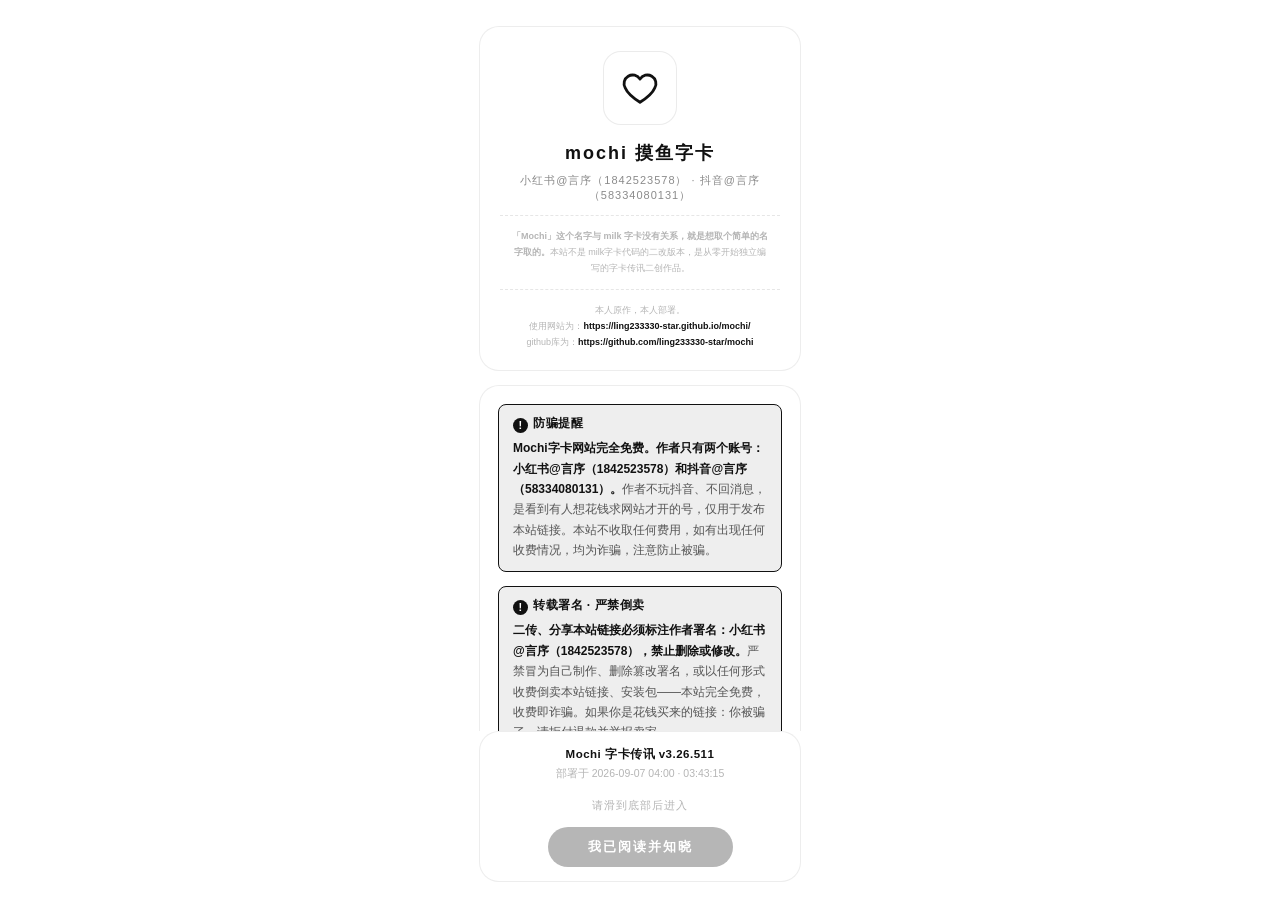
==== index.html @ bd0ef2d9 "v3.26.x: 自定义字卡全量导入导出——字卡库列表页新增两入口(一键导出 mochi自定义字卡全量.json/导入恢复)，一份文件覆盖 公用/专属聊天字卡(含功能字卡13分类+分组停用开关)/寻踪" ====
<!DOCTYPE html>
<html lang="zh-CN">
<head>
<meta charset="UTF-8">
<meta name="viewport" content="width=device-width, initial-scale=1.0, minimum-scale=1.0, maximum-scale=1.0, user-scalable=no, viewport-fit=cover, interactive-widget=resizes-visual">
<title>Mochi 字卡传讯（完全免费·禁止倒卖）</title>
<meta name="description" content="情侣专属的摸鱼字卡聊天模拟器。本站完全免费，任何收费均为倒卖诈骗；唯一作者：小红书@言序（1842523578）。如果你是花钱买来的链接：你被骗了，请拒付退款并举报卖家。">
<meta name="theme-color" content="#e9e9e9">
<link rel="manifest" href="./manifest.json">
<!-- v3.5.158：站点图标用带 mochi 字母的 icon-512——Chrome 安卓通知左侧小图标取自站点图标 -->
<link rel="icon" type="image/png" sizes="512x512" href="./icon-512.png">
<link rel="icon" type="image/png" sizes="192x192" href="./icon-192.png">
<link rel="apple-touch-icon" href="./icon-180.png">
<meta name="apple-mobile-web-app-capable" content="yes">
<meta name="mobile-web-app-capable" content="yes">
<meta name="apple-mobile-web-app-status-bar-style" content="black-translucent">
<meta name="apple-mobile-web-app-title" content="Mochi">
<meta name="format-detection" content="telephone=no,address=no,email=no">
<!-- v3.6.x：全局无 Referer——网易云外链（music.163.com/song/media/outer/url）
     对带 Referer 的请求返回 403（防盗链），移动端 WebView/Edge 对
     audio.referrerPolicy 属性支持不完整，页面级 meta 是更可靠的保证 -->
<meta name="referrer" content="no-referrer">
<script>try{if(localStorage.getItem('xy-home-v2:theme-mode')==='dark')document.documentElement.setAttribute('data-theme','dark');}catch(e){}</script>
<style>
* { margin:0; padding:0; box-sizing:border-box; -webkit-tap-highlight-color:transparent; }
:root {
color-scheme:light;
--ink:#111111; --muted:#8a8a8a; --line:#e6e6e6;
--page-bg:#e9e9e9; --page-bg-grad:#f6f6f6;
--phone-bg-a:#ffffff; --phone-bg-b:#f2f2f2; --phone-inset:#e8e8e8;
--card-bg:#ffffff; --card-bg-97:rgba(255,255,255,.97); --card-border:rgba(0,0,0,.1); --card-shadow:rgba(0,0,0,.04);
--input-bg:#ffffff; --input-border:#e0e0e0; --input-focus-border:#999;
--btn-bg:#111111; --btn-ink:#ffffff; --btn-cancel-bg:#eeeeee; --btn-cancel-ink:#555555;
--overlay-bg:rgba(0,0,0,.35); --static-bg:rgba(0,0,0,.04); --track-bg:#e0e0e0;
--hint-ink:#b5b5b5; --soft-ink:#555555; --pill-border:#ddd;
--danger-soft:#fff5f5; --danger-ink:#a32d2d;
--glass-bg:rgba(255,255,255,.92);
--bg-a:#ffffff; --bg-b:#ffffff;
--shadow-strong:rgba(0,0,0,.12);
--desk-font-scale:1;
--desk-card-scale:1;
}
[data-theme="dark"] {
color-scheme:dark;
--ink:#f0f0f0; --muted:#8a8a8a; --line:#333333;
--page-bg:#0c0c0c; --page-bg-grad:#1a1a1a;
--phone-bg-a:#1c1c1c; --phone-bg-b:#0e0e0e; --phone-inset:rgba(255,255,255,.08);
--card-bg:#1e1e1e; --card-bg-97:rgba(30,30,30,.97); --card-border:rgba(255,255,255,.1); --card-shadow:rgba(0,0,0,.4);
--input-bg:#2a2a2a; --input-border:#3a3a3a; --input-focus-border:#666;
--btn-bg:#f0f0f0; --btn-ink:#111111; --btn-cancel-bg:#2a2a2a; --btn-cancel-ink:#aaaaaa;
--overlay-bg:rgba(0,0,0,.6); --static-bg:rgba(255,255,255,.06); --track-bg:#3a3a3a;
--hint-ink:#666666; --soft-ink:#aaaaaa; --pill-border:#3a3a3a;
--danger-soft:rgba(163,45,45,.18); --danger-ink:#ef9a9a;
--glass-bg:rgba(30,30,30,.92);
--bg-a:#1c1c1c; --bg-b:#0e0e0e;
--shadow-strong:rgba(0,0,0,.5);
}
html,body { overflow-x:hidden;
min-height:100vh;
font-family:'PingFang SC','Microsoft YaHei',-apple-system,sans-serif;
background:radial-gradient(80% 60% at 50% 0%, var(--page-bg-grad) 0%, transparent 60%), var(--page-bg);
display:flex; align-items:center; justify-content:center;
color:var(--ink);
-webkit-text-size-adjust:100%; text-size-adjust:100%;
overscroll-behavior:none;
}
body { height:100vh; height:100dvh; padding:24px; box-sizing:border-box; margin:0; }
html { margin:0; padding:0; }
.splash {
position:fixed; inset:0; z-index:999;
background:var(--card-bg);
display:flex; flex-direction:column; align-items:center;
transition:opacity .4s ease;
}
.splash.hide { opacity:0; pointer-events:none; display:none; }
.splash-box {
flex:1; min-height:0; width:100%; overflow-y:auto;
display:flex; flex-direction:column; align-items:center;
box-sizing:border-box; text-align:center; padding:26px 20px 12px;
scrollbar-width:none; -ms-overflow-style:none;
}
.splash-box::-webkit-scrollbar { display:none; }
.splash-brandcard {
width:min(322px, 100%); box-sizing:border-box;
padding:24px 20px 20px;
background:var(--card-bg); border:1px solid rgba(0,0,0,.07);
border-radius:20px;
display:flex; flex-direction:column; align-items:center;
animation:splash-fade-up .6s ease .04s backwards;
}
.splash-brandcard .splash-logo {
width:74px; height:74px; margin:0 auto 16px;
border-radius:18px;
background:var(--card-bg); border:1px solid rgba(0,0,0,.08);
display:flex; align-items:center; justify-content:center;
animation:splash-pop .7s ease .1s backwards;
}
.splash-logo svg { width:38px; height:38px; }
.splash-title { font-size:18px; font-weight:800; letter-spacing:2px; color:var(--ink); }
.splash-brand { margin-top:8px; font-size:11px; color:var(--muted); letter-spacing:1px; }
.splash-source { margin-top:12px; padding-top:12px; border-top:1px dashed var(--line); text-align:center; width:100%; }
.splash-source-line { font-size:9px; color:var(--hint-ink); line-height:1.8; letter-spacing:0; white-space:nowrap; }
.splash-source-line.splash-clarify { white-space:normal; padding:0 10px; }
.splash-source-url { color:var(--ink); font-weight:600; }
.splash-footcard {
width:min(322px, 100%); box-sizing:border-box;
padding:14px 18px calc(14px + var(--mochi-safe-bottom,env(safe-area-inset-bottom,0px)));
background:var(--card-bg); border:1px solid rgba(0,0,0,.07);
border-radius:20px;
display:flex; flex-direction:column; align-items:center;
margin-bottom:calc(var(--mochi-safe-bottom,env(safe-area-inset-bottom,0px)) + 18px);
animation:splash-fade-up .6s ease .4s backwards;
}
.splash-ver {
display:flex; flex-direction:column; align-items:center; gap:3px;
line-height:1.5;
}
.splash-ver .sv-app { font-size:11.5px; font-weight:700; color:var(--ink); letter-spacing:.5px; }
.splash-ver .sv-deploy { font-size:10.5px; color:var(--hint-ink); }
.splash-notice {
margin:14px auto 0; width:min(322px, 100%); text-align:left;
background:var(--card-bg); border:1px solid rgba(0,0,0,.07);
border-radius:20px; padding:18px 18px 20px;
animation:splash-fade-up .6s ease .32s backwards;
}
.splash-notice-title { font-size:14px; font-weight:800; color:var(--ink); text-align:center; margin-bottom:5px; letter-spacing:1.5px; }
.splash-notice-sub { font-size:10.5px; font-weight:600; color:var(--muted); text-align:center; margin-bottom:16px; letter-spacing:1.5px; }
.splash-notice-list p { font-size:11.5px; line-height:1.75; color:var(--soft-ink); }
.splash { --sp-ink:#111111; --sp-soft:rgba(17,17,17,.07); }
[data-theme="dark"] .splash { --sp-ink:#e8e8e8; --sp-soft:rgba(255,255,255,.09); }
.splash-tip {
margin:0 0 12px; padding:10px 14px 11px 16px;
background:var(--sp-soft); border-left:3px solid var(--sp-ink); border-radius:8px;
}
.splash-tip p { color:var(--soft-ink); line-height:1.75; }
.splash-tip p + p { margin-top:6px; }
.splash-tip .splash-tip-h { color:var(--ink); font-weight:800; font-size:12px; }
.splash-summary {
margin:0 0 14px; padding:12px 14px 13px 14px;
background:var(--sp-soft); border-left:3px solid var(--sp-ink); border-radius:8px;
}
.splash-summary-title { font-size:12px; font-weight:800; color:var(--ink); margin-bottom:7px; letter-spacing:.6px; }
.splash-summary p { font-size:11.5px; line-height:1.75; color:var(--soft-ink); }
.splash-summary p + p { margin-top:6px; }
.splash-alert {
margin:0 0 14px; padding:10px 14px 11px 14px;
background:var(--sp-soft); border:1.5px solid var(--sp-ink); border-radius:8px;
}
.splash-alert .splash-alert-t {
font-size:12px; font-weight:800; color:var(--sp-ink); letter-spacing:.5px; margin-bottom:5px;
}
.splash-alert .splash-alert-t::before { content:"!"; display:inline-block; width:15px; height:15px; line-height:15px; text-align:center; margin-right:5px; border-radius:50%; background:var(--sp-ink); color:#fff; font-size:11px; font-weight:800; vertical-align:-2px; }
.splash-alert p { font-size:12px; line-height:1.7; color:var(--soft-ink); }
.splash-alert strong { color:var(--ink); font-weight:800; }
.splash-sec-wrap { counter-reset: notice; }
.splash-sec-wrap + .splash-sec-wrap { margin-top:12px; }
.splash-toc {
margin:0 0 14px;
border:1px solid var(--line); border-radius:12px; overflow:hidden;
background:var(--card-bg);
}
.splash-toc-head {
display:flex; align-items:center; justify-content:space-between; gap:8px;
width:100%; padding:12px 14px;
font-size:13px; font-weight:800; letter-spacing:.5px;
color:var(--ink); background:transparent; border:0; text-align:left;
cursor:pointer; user-select:none; -webkit-tap-highlight-color:transparent;
transition:background .2s ease;
}
.splash-toc-head:active { background:var(--sp-soft); }
.splash-toc-chev {
display:inline-block; width:auto; padding:2px 2px 0; text-align:center;
font-size:11px; line-height:1; color:var(--muted); transition:transform .25s ease;
}
.splash-toc.open .splash-toc-chev { transform:rotate(180deg); }
.splash-toc-body { display:none; border-top:1px solid var(--line); counter-reset: toc; }
.splash-toc.open .splash-toc-body { display:block; }
.splash-toc-chip {
display:flex; align-items:center; gap:10px;
width:100%; padding:11px 14px;
font-size:12px; font-weight:700; line-height:1.2; letter-spacing:.4px;
color:var(--muted); background:transparent; border:0; border-bottom:1px solid var(--line);
text-align:left; cursor:pointer; user-select:none; -webkit-tap-highlight-color:transparent;
transition:color .2s ease, background .2s ease;
}
.splash-toc-chip::before {
counter-increment:toc; content:counter(toc, decimal-leading-zero);
display:inline-block; min-width:20px;
font-size:10px; font-weight:800; letter-spacing:0; color:var(--hint-ink);
font-variant-numeric:tabular-nums;
}
.splash-toc-chip:last-child { border-bottom:0; }
.splash-toc-chip:active { background:var(--sp-soft); }
.splash-toc-chip.active { color:var(--ink); font-weight:800; background:var(--sp-soft); }
.splash-toc-chip.active::before { color:var(--sp-ink); }
.splash-sec-collapsible {
border-radius:12px; overflow:hidden;
background:var(--sp-soft); border:1px solid rgba(0,0,0,.05);
scroll-margin-top:10px; }
[data-theme="dark"] .splash-sec-collapsible { border-color:rgba(255,255,255,.06); }
.splash-sec-collapsible .splash-sec {
margin:0; padding:13px 14px; cursor:pointer; user-select:none; -webkit-tap-highlight-color:transparent;
}
.splash-sec-collapsible .splash-sec::after {
content:""; margin-left:auto;
width:7px; height:7px; border-right:1.5px solid var(--sp-ink);
border-bottom:1.5px solid var(--sp-ink);
transform:rotate(-45deg); transition:transform .2s ease;
flex-shrink:0; opacity:.55;
}
.splash-sec-collapsible.is-collapsed .splash-sec-content { display:none; }
.splash-sec-collapsible:not(.is-collapsed) .splash-sec::after { transform:rotate(45deg); }
.splash-sec-collapsible .splash-sec-content {
padding:4px 16px 14px;
background:var(--card-bg);
border-top:1px solid rgba(127,127,127,.1);
}
.splash-sec {
display:flex; align-items:center; gap:9px;
margin-bottom:9px; font-size:13px; font-weight:800; color:var(--ink); letter-spacing:.5px;
}
.splash-sec::before { content:""; width:3px; height:14px; border-radius:2px; background:var(--sp-ink); flex-shrink:0; }
.splash-sub { margin:12px 0 6px; font-size:11.5px; font-weight:800; color:var(--ink); letter-spacing:.5px; }
.splash-item { counter-increment:notice; position:relative; padding-left:23px; margin-bottom:9px; line-height:1.75; }
.splash-item:last-child { margin-bottom:0; }
.splash-item::before {
content:counter(notice);
position:absolute; left:0; top:2px;
min-width:17px; height:17px; line-height:16px; text-align:center;
box-sizing:border-box; padding:0 2px; border-radius:9px;
background:var(--sp-soft); color:var(--sp-ink);
font-size:10px; font-weight:800;
}
.splash-notice-list .splash-hl, .splash-summary .splash-hl { color:#e8590c; font-weight:800; }
.splash-bullet { position:relative; padding-left:23px; margin-bottom:6px; line-height:1.7; }
.splash-bullet::before {
content:"·"; position:absolute; left:8px; top:-1px;
font-size:15px; font-weight:800; color:var(--sp-ink); line-height:1.6;
}
.splash-enter {
display:inline-block; margin-top:14px; padding:11px 40px;
background:var(--btn-bg); color:var(--btn-ink); font-size:13px; font-weight:700;
border-radius:99px; letter-spacing:2px; cursor:pointer;
-webkit-tap-highlight-color:transparent; user-select:none;
box-shadow:0 3px 10px rgba(0,0,0,.12);
transition:opacity .35s ease, transform .12s ease;
}
.splash-enter:active { opacity:.75; transform:scale(.97); }
.splash-enter.is-disabled { opacity:.3; box-shadow:none; pointer-events:none; }
.splash-enter[hidden] { display:none; }
.splash-enter-hint {
margin-top:16px; font-size:11px; color:var(--hint-ink); letter-spacing:1px;
}
.splash-enter-hint[hidden] { display:none; }
.splash-btns {
display:flex; align-items:center; justify-content:center; gap:10px;
margin-top:14px;
}
.splash-btns .splash-enter { margin-top:0; }
.splash-loading {
margin-top:16px; font-size:12px; color:var(--hint-ink); letter-spacing:1px;
}
.splash-loading[hidden] { display:none; }
.splash-force-enter {
margin-top:10px; font-size:11px; color:var(--hint-ink); letter-spacing:1px;
text-decoration:underline; cursor:pointer; -webkit-tap-highlight-color:transparent;
}
.splash-force-enter:active { opacity:.6; }
.splash-force-enter[hidden] { display:none; }
@keyframes splash-pop {
0% { transform:scale(.8); opacity:0; }
100% { transform:scale(1); opacity:1; }
}
@keyframes splash-fade-up {
0% { opacity:0; transform:translateY(14px); }
100% { opacity:1; transform:translateY(0); }
}
.phone {
box-sizing:border-box;
width:390px; max-width:100vw; flex-shrink:0; position:relative;
height:min(844px, calc(100dvh - 48px));
height:min(844px, calc(100vh - 48px));
border-radius:44px; padding:16px 18px 18px;
display:flex; flex-direction:column; overflow:hidden;
box-shadow:0 30px 70px rgba(0,0,0,.1), inset 0 0 0 1px var(--phone-inset);
background:
linear-gradient(168deg, var(--bg-a, #ffffff) 0%, var(--bg-b, #f2f2f2) 100%);
}
@media (max-width: 900px) {
html, body { padding:0; min-height:100vh; min-height:100svh; min-height:100dvh; }
.phone {
box-sizing:border-box;
width:100vw; height:100vh; height:100svh; height:100dvh;
border-radius:0; box-shadow:none;
padding:0 18px 18px;
}
.statusbar {
padding-top:max(calc(14px + var(--mochi-safe-top, env(safe-area-inset-top, 0px))), 14px);
padding-bottom:10px;
}
}
html.force-mobile, html.force-mobile body { padding:0; min-height:100vh; min-height:100svh; min-height:100dvh; }
html.force-mobile .phone {
box-sizing:border-box;
width:100vw; height:100vh; height:100svh; height:100dvh;
border-radius:0; box-shadow:none;
padding:0 18px 18px;
}
html.force-mobile .statusbar {
padding-top:max(calc(14px + var(--mochi-safe-top, env(safe-area-inset-top, 0px))), 14px);
padding-bottom:10px;
}
html.force-mobile .phone input:not([readonly]):not([type="checkbox"]):not([type="radio"]):not([type="range"]):not([type="file"]):not([type="color"]):not([type="hidden"]):not([type="date"]):not([type="time"]):not([type="datetime-local"]):not([type="month"]):not([type="week"]):not([type="button"]):not([type="submit"]):not([type="reset"]),
html.force-mobile .phone textarea:not([readonly]),
html.force-mobile .phone select,
html.force-mobile .phone [contenteditable="true"] { font-size:16px; }
html.force-mobile, html.force-mobile body, html.force-mobile * { touch-action: manipulation; }
html.force-mobile, html.force-mobile body, html.force-mobile .phone, html.force-mobile img { -webkit-touch-callout:none; }
html.force-mobile .tabbar { margin-bottom:var(--mochi-safe-bottom,env(safe-area-inset-bottom,0px)); }
html.force-mobile .phone .page.full .chat-input-row {
margin: 0; border-radius: 0;
border-left: none; border-right: none; border-bottom: none;
padding-left: 12px; padding-right: 12px; padding-top: 10px;
padding-bottom: calc(10px + var(--mochi-safe-bottom,env(safe-area-inset-bottom,0px)));
}
html.force-mobile .phone .page.full .chat-head { padding-top: calc(10px + var(--mochi-safe-top, env(safe-area-inset-top, 0px))); }
html.force-mobile .phone .page.full { padding-bottom: 0; }
html.force-mobile #page-chat { background: var(--page-bg-grad); }
html.force-mobile button, html.force-mobile .app, html.force-mobile .set-row,
html.force-mobile .tab, html.force-mobile .msg, html.force-mobile .feed-post,
html.force-mobile .mail-item { -webkit-tap-highlight-color:transparent; }
html.force-mobile .page-slide,
html.force-mobile .deco-widget, html.force-mobile .mini-card, html.force-mobile .checkin,
html.force-mobile .weekend-box, html.force-mobile .music-widget,
html.force-mobile .memo-card, html.force-mobile .mood-card, html.force-mobile .week-card,
html.force-mobile .desk-period, html.force-mobile .app-grid, html.force-mobile .mini-row { zoom:1; }
.fs-active .phone, .fs-css-active .phone {
width:100vw; height:100vh; height:100svh; height:100dvh;
max-width:none; border-radius:0; box-shadow:none;
padding:0 18px 18px;
}
@media (display-mode: fullscreen) {
.phone {
width:100vw; height:100vh; height:100svh; height:100dvh;
max-width:none; border-radius:0; box-shadow:none;
padding:0 18px 18px;
}
}
html.ios-vv-fit:not(.ios-pwa-standalone) .phone,
html.tablet.ios-vv-fit:not(.ios-pwa-standalone) .phone { height:min(var(--mochi-ios-h, 100dvh), 100dvh); }
.ios-pwa-standalone .phone,
html.tablet.ios-pwa-standalone .phone { height:min(100vh, var(--mochi-ios-h, 100dvh)); }
.ios-pwa-standalone.ios-fs-active .phone,
html.tablet.ios-pwa-standalone.ios-fs-active .phone {
height:var(--mochi-ios-h, 100vh);
padding-top:max(var(--mochi-safe-top, env(safe-area-inset-top, 0px)), 12px);
padding-bottom:0;
}
html.ios-pwa-standalone.ios-fs-active,
html.ios-pwa-standalone.ios-fs-active body { height:var(--mochi-ios-h, 100vh); min-height:0; overflow:hidden;
}
html.ios-pwa-standalone,
html.ios-pwa-standalone body { background: var(--bg-b); }
@media (display-mode: standalone) {
html, body { background: var(--bg-b); }
}
@media (max-width: 900px) {
.phone input:not([readonly]):not([type="checkbox"]):not([type="radio"]):not([type="range"]):not([type="file"]):not([type="color"]):not([type="hidden"]):not([type="date"]):not([type="time"]):not([type="datetime-local"]):not([type="month"]):not([type="week"]):not([type="button"]):not([type="submit"]):not([type="reset"]),
.phone textarea:not([readonly]),
.phone select,
.phone [contenteditable="true"] {
font-size:16px;
}
html, body, * { touch-action: manipulation; }
html, body, .phone, img { -webkit-touch-callout:none; }
}
@media (max-width: 900px) {
.tabbar {
margin-bottom:var(--mochi-safe-bottom,env(safe-area-inset-bottom,0px));
}
.phone .page.full .chat-input-row {
margin: 0;
border-radius: 0;
border-left: none; border-right: none; border-bottom: none;
padding-left: 12px; padding-right: 12px;
padding-top: 10px;
padding-bottom: calc(10px + var(--mochi-safe-bottom,env(safe-area-inset-bottom,0px)));
}
.phone .page.full .chat-head { padding-top: calc(10px + var(--mochi-safe-top, env(safe-area-inset-top, 0px))); }
.phone .page.full { padding-bottom: 0; }
#page-chat { background: var(--page-bg-grad); }
.phone .chat-input { will-change:transform; }
.phone .chat-input:focus { transform: translateZ(0); }
}
@media (display-mode: fullscreen) {
.phone .page.full .chat-head { padding-top: max(env(safe-area-inset-top, 0px), 12px); }
.phone .page.full .gs-title, .phone .page.full .card-tabs,
.phone .page.full .div-h-title, .phone .page.full .stats-top-name { padding-top: max(env(safe-area-inset-top, 0px), 12px); }
}
.fs-active .phone .page.full .chat-head { padding-top: max(env(safe-area-inset-top, 0px), 12px); }
.fs-active .phone .page.full .gs-title, .fs-active .phone .page.full .card-tabs,
.fs-active .phone .page.full .div-h-title, .fs-active .phone .page.full .stats-top-name { padding-top: max(env(safe-area-inset-top, 0px), 12px); }
html.ios-native-fs .phone .page.full .chat-head,
html.ios-native-fs .phone .page.full .gs-title,
html.ios-native-fs .phone .page.full .card-tabs,
html.ios-native-fs .phone .page.full .div-h-title,
html.ios-native-fs .phone .page.full .stats-top-name { padding-top: 10px; }
.ios-fs-active .phone .page.full .chat-head,
.ios-fs-active .phone .page.full .gs-title,
.ios-fs-active .phone .page.full .card-tabs,
.ios-fs-active .phone .page.full .div-h-title,
.ios-fs-active .phone .page.full .stats-top-name { padding-top: 10px; }
html.ios-fs-active .phone .statusbar { padding-top:14px; }
html.tablet.ios-pwa-standalone.ios-fs-active .phone .statusbar { display:none; }
@media (max-width: 900px) {
.fs-css-active .phone { padding-top: max(env(safe-area-inset-top, 0px), 12px); }
}
html.tablet body { padding:0; }
html.tablet .phone {
width:100vw; max-width:none; flex-shrink:0;
height:100vh; height:100svh; height:100dvh;
border-radius:0; box-shadow:none;
padding:0 18px 18px;
}
html.tablet .phone.no-statusbar { padding:0; }
html.tablet .statusbar {
padding-top:max(calc(14px + var(--mochi-safe-top, env(safe-area-inset-top, 0px))), 14px);
padding-bottom:10px;
}
html.tablet.fs-active .phone, html.tablet.fs-css-active .phone { width:100vw; max-width:none; }
html.tablet.ios-fs-active .phone { width:100vw; max-width:none; }
@media (display-mode: fullscreen) { html.tablet .phone { width:100vw; max-width:none; } }
html.tablet.ios-fs-active .phone { padding-top:max(env(safe-area-inset-top, 0px), 12px); }
html.tablet .phone .page.full .chat-input-row {
margin:0; border-radius:0;
border-left:none; border-right:none; border-bottom:none;
padding-left:12px; padding-right:12px;
padding-top:10px;
padding-bottom:calc(10px + var(--mochi-safe-bottom,env(safe-area-inset-bottom,0px)));
}
html.tablet .phone .page.full .chat-head { padding-top:calc(10px + var(--mochi-safe-top, env(safe-area-inset-top, 0px))); }
html.tablet .phone .page.full { padding-bottom:0; }
html.tablet #page-chat { background:var(--page-bg-grad); }
html.tablet .tabbar { margin-bottom:var(--mochi-safe-bottom,env(safe-area-inset-bottom,0px)); }
html.tablet .page-slide { zoom:1; }
html.tablet .deco-widget, html.tablet .mini-card, html.tablet .checkin,
html.tablet .weekend-box, html.tablet .music-widget, html.tablet .memo-card,
html.tablet .mood-card, html.tablet .week-card, html.tablet .desk-period, html.tablet .app-grid, html.tablet .mini-row { zoom:1; }
html.tablet .app .app-ico { width:64px; height:64px; }
html.tablet .app .app-name { font-size:12px; }
html.tablet .msg:not(.msg-ask):not(.msg-center) { max-width:70%; }
html.tablet .modal { width:min(320px, 82vw); }
html.tablet .phone input:not([readonly]):not([type="checkbox"]):not([type="radio"]):not([type="range"]):not([type="file"]):not([type="color"]):not([type="hidden"]):not([type="date"]):not([type="time"]):not([type="datetime-local"]):not([type="month"]):not([type="week"]):not([type="button"]):not([type="submit"]):not([type="reset"]),
html.tablet .phone textarea:not([readonly]),
html.tablet .phone select,
html.tablet .phone [contenteditable="true"] { font-size:16px; }
html.tablet, html.tablet * { touch-action:manipulation; }
html.tablet body, html.tablet .phone, html.tablet img { -webkit-touch-callout:none; }
@media (orientation: landscape) and (min-width: 1024px) {
html.tablet .phone { width:100vw; } html.tablet .msg:not(.msg-ask):not(.msg-center) { max-width:min(70%, 460px); }
html.tablet .modal { width:min(360px, 82vw); }
}
.cc-import-progress {
position:fixed; inset:0; z-index:99999;
background:rgba(0,0,0,.45);
display:flex; align-items:center; justify-content:center;
}
.cc-import-progress[hidden] { display:none; }
.cc-ip-box {
width:min(280px, 84vw); background:var(--card-bg); border-radius:18px;
padding:22px 20px 18px; text-align:center;
box-shadow:0 20px 50px rgba(0,0,0,.18);
}
.cc-ip-title { font-size:15px; font-weight:700; margin-bottom:12px; }
.cc-ip-bar {
height:8px; border-radius:99px; background:var(--track-bg); overflow:hidden; margin:14px 0 10px;
}
.cc-ip-fill {
height:100%; width:0%; border-radius:99px; background:var(--btn-bg);
transition:width .25s ease;
}
.cc-ip-sub { font-size:12px; color:var(--muted); min-height:16px; }
@media (max-width: 900px) {
button, .app, .set-row, .tab, .msg, .feed-post, .mail-item {
-webkit-tap-highlight-color:transparent;
}
}
body.scroll-lock { overflow:hidden; }
body.scroll-lock .page { overflow:hidden; }
.ce-box {
white-space:pre-wrap; word-break:break-word; outline:none;
caret-color:var(--ink); line-height:1.5;
}
.ce-box:empty::before {
content:attr(data-ph); color:var(--hint-ink); pointer-events:none;
}
input.ce-ghost, textarea.ce-ghost {
position:absolute; width:1px !important; height:1px !important; opacity:0;
pointer-events:none; padding:0; border:0;
}
#tc-mask, #call-mask, #feed-notice-panel, #poke-card, #emoji-panel, #chat-ask-panel, #qa-mask {
overscroll-behavior:contain;
}
.glass {
background: var(--glass-bg);
border: 1px solid var(--card-border);
box-shadow: 0 2px 8px var(--card-shadow);
}
.app-ico svg, .deco-avatar .ring svg, .chat-item .av svg, .chat-search svg,
.ch-back svg, .set-row .ico svg, .set-row .arrow svg, .msg-av svg,
.mw-btn, .mw-heart {
stroke: var(--ink);
}
.mw-bars { fill: var(--ink); }
.statusbar {
display:flex; align-items:center; justify-content:space-between;
padding:4px 4px 12px; font-size:13px; font-weight:600; z-index:2;
}
html.mochi-cover-top .phone .statusbar {
padding-top:max(calc(14px + var(--mochi-safe-top, 0px)), 14px);
}
.chat-body { overflow-anchor: none; }
.statusbar .brand { font-weight:800; letter-spacing:.5px; }
.statusbar .sb-right { display:flex; align-items:center; gap:8px; }
.statusbar .icons { display:flex; gap:6px; align-items:center; }
.page { flex:1; display:flex; flex-direction:column; overflow-y:auto; z-index:2; padding-bottom:4px; }
.page[hidden] { display:none; }
.app[hidden] { display:none !important; }
.modal-mask {
position:absolute; inset:0; z-index:90;
background:var(--overlay-bg);
display:flex; align-items:center; justify-content:center;
}
.modal-mask[hidden] { display:none; }
.modal {
width:min(272px, 82vw);
max-height: min(78vh, calc(100% - 24px));
overflow-y:auto;
background:var(--card-bg-97);
border:1px solid var(--card-border);
border-radius:22px; padding:18px 18px 16px;
box-shadow:0 20px 50px var(--shadow-strong);
}
.modal-title { font-size:15px; font-weight:700; margin-bottom:12px; }
.modal-input {
width:100%; border:1px solid var(--input-border); border-radius:12px;
padding:10px 12px; font-size:14px; font-family:inherit;
outline:none; background:var(--input-bg); color:var(--ink);
}
.modal-input:focus { border-color:var(--input-focus-border); }
.modal-input[hidden] { display:none; }
.modal-textarea {
width:100%; border:1px solid var(--input-border); border-radius:12px;
padding:10px 12px; font-size:13px; font-family:inherit;
outline:none; background:var(--input-bg); color:var(--ink);
resize:vertical; min-height:64px; line-height:1.6;
}
.modal-textarea[hidden] { display:none; }
.modal-textarea:focus { border-color:var(--input-focus-border); }
.modal-textarea.ce-box {
max-height:38vh;
overflow-y:auto;
-webkit-overflow-scrolling:touch;
overscroll-behavior:contain;
}
.modal, .modal-textarea.ce-box {
scrollbar-width:none; -ms-overflow-style:none;
}
.modal::-webkit-scrollbar, .modal-textarea.ce-box::-webkit-scrollbar { display:none; }
.modal.modal--big { width:min(330px, 94vw); }
.modal.modal--big .modal-textarea,
.modal.modal--big .modal-textarea.ce-box { max-height:52vh; }
.modal-swatches { display:flex; flex-wrap:wrap; gap:12px; margin-top:4px; }
.modal-swatches[hidden] { display:none; }
.modal-pills { display:flex; flex-wrap:wrap; gap:8px; margin-top:4px; }
.modal-pills[hidden] { display:none; }
.modal-slider { margin-top:6px; }
.modal-slider[hidden] { display:none; }
.ms-head { display:flex; justify-content:space-between; align-items:center; margin-bottom:2px; }
.ms-label { font-size:12px; color:var(--muted); }
.ms-val { font-size:13px; font-weight:700; color:var(--ink); min-width:40px; text-align:right; }
.ms-range {
width:100%; margin:6px 0; -webkit-appearance:none; appearance:none;
height:4px; border-radius:99px; background:var(--track-bg); outline:none;
}
.ms-range::-webkit-slider-thumb {
-webkit-appearance:none; appearance:none; width:22px; height:22px; border-radius:50%;
background:var(--btn-bg); border:3px solid var(--card-bg); box-shadow:0 1px 5px rgba(0,0,0,.3); cursor:pointer;
}
.ms-range::-moz-range-thumb {
width:16px; height:16px; border-radius:50%; background:var(--btn-bg);
border:3px solid var(--card-bg); box-shadow:0 1px 5px rgba(0,0,0,.3); cursor:pointer;
}
.ms-preview {
display:flex; align-items:center; gap:12px; margin-top:10px;
padding:10px 14px; background:var(--static-bg); border-radius:14px;
}
.ms-preview[hidden] { display:none; }
.ms-ico {
width:52px; height:52px; flex-shrink:0;
background:var(--glass-bg); border:1px solid var(--card-border);
box-shadow:0 3px 8px rgba(0,0,0,.08);
}
.ms-preview-txt { font-size:12px; color:var(--muted); }
.pill {
padding:8px 16px; font-size:13px; border-radius:99px;
border:1px solid var(--pill-border); background:var(--card-bg); color:var(--soft-ink);
cursor:pointer; font-family:inherit; font-weight:600;
}
.pill.on { background:var(--card-bg); color:var(--ink); border-color:var(--btn-bg); }
.sw {
width:42px; height:42px; border-radius:50%; cursor:pointer;
border:2px solid transparent; box-shadow:0 2px 6px rgba(0,0,0,.1);
}
.sw:hover { transform:scale(1.1); }
.sw.on { border-color:var(--ink); }
.modal-custom {
display:block; margin:12px auto 0; padding:6px 18px;
font-size:12px; color:var(--muted); background:transparent;
border:1px solid var(--pill-border); border-radius:99px; cursor:pointer; font-family:inherit;
}
.modal-custom:hover { color:var(--ink); border-color:#bbb; }
.modal-custom.on { color:var(--ink); border-color:var(--ink); }
.modal-custom[hidden] { display:none; }
.modal-btns { display:flex; gap:10px; margin-top:16px; }
.modal-btn {
flex:1; border:none; border-radius:12px; padding:11px;
font-size:14px; font-family:inherit; cursor:pointer;
}
.modal-btn.cancel { background:var(--btn-cancel-bg); color:var(--btn-cancel-ink); }
.modal-btn.ok { background:var(--btn-bg); color:var(--btn-ink); font-weight:600; }
.modal-btn.copy { background:var(--btn-bg); color:var(--btn-ink); font-weight:600; }
.modal-btn[hidden] { display:none; }
.page { scrollbar-width:none; -ms-overflow-style:none; }
.page::-webkit-scrollbar { display:none; }
.modal-select {
width:100%; border:1px solid var(--input-border); border-radius:12px;
padding:11px 13px; font-size:13px; font-family:inherit; background:var(--input-bg); color:var(--ink);
outline:none; margin-top:4px;
}
.modal-select[hidden] { display:none; }
.modal-select:focus { border-color:var(--input-focus-border); }
.modal-file {
display:block; margin:10px auto 0; padding:6px 16px;
font-size:12px; color:var(--soft-ink); background:transparent;
border:1px solid var(--pill-border); border-radius:10px; cursor:pointer; font-family:inherit;
}
.modal-file:hover { border-color:#999; color:var(--ink); }
.modal-file[hidden] { display:none; }
.modal-static {
font-size:14px; line-height:1.7; color:var(--ink);
background:var(--static-bg); border-radius:12px; padding:12px 14px;
margin-bottom:14px; white-space:pre-wrap; word-break:break-word;
}
.modal-static[hidden] { display:none; }
.pwa-install {
position:fixed; right:16px; bottom:calc(16px + var(--mochi-safe-bottom,env(safe-area-inset-bottom,0px))); z-index:900;
display:flex; align-items:center; gap:6px;
background:var(--btn-bg); color:var(--btn-ink); border:none; border-radius:99px;
padding:11px 18px; font-size:13px; font-family:inherit; font-weight:600;
cursor:pointer; box-shadow:0 6px 20px rgba(0,0,0,.25);
}
.pwa-install svg { width:16px; height:16px; }
.pwa-install[hidden] { display:none; }
.pwa-ios-hint {
position:fixed; right:16px; bottom:calc(16px + var(--mochi-safe-bottom,env(safe-area-inset-bottom,0px))); z-index:900;
background:rgba(17,17,17,.92); color:#fff; border-radius:14px;
padding:12px 16px; font-size:12px; line-height:1.5; max-width:240px;
box-shadow:0 6px 20px rgba(0,0,0,.25); cursor:pointer;
}
.pwa-ios-hint[hidden] { display:none; }
.ver-update-bar {
position:fixed; top:0; left:0; right:0; z-index:998;
display:flex; align-items:center; justify-content:center; gap:10px;
padding:10px 14px;
padding-top:calc(10px + var(--mochi-safe-top, env(safe-area-inset-top, 0px)));
background:rgba(17,17,17,.94); color:#fff; font-size:13px;
box-shadow:0 4px 16px rgba(0,0,0,.25);
}
.ver-update-bar[hidden] { display:none; }
.ver-update-bar .vub-txt { font-weight:600; }
.ver-update-bar .vub-act {
flex-shrink:0; padding:5px 14px; border-radius:99px;
background:var(--card-bg); color:var(--ink); font-weight:700; cursor:pointer;
-webkit-tap-highlight-color:transparent;
}
.ver-update-bar .vub-act:active { opacity:.8; }
.poke-card-scroll, .tc-body, .mg-list, .emoji-groups,
.card-list, .mem-scroll, .cal-scroll, .div-scroll, .gs-scroll,
.chat-search, .fav-list, .feed-list, .mail-list, .qa-body,
.sm-list, .music-list, .feed-notice-panel, .feed-comment-panel,
.emoji-panel, #com-sticker-list, .chat-draft-items {
overscroll-behavior: contain;
}
.tc-hint, .tc-q, .tc-opt, .qa-q, .cal-message, .mem-next,
.div-card-meaning, .msg-bubble, .feed-content, .feed-comment,
.mail-body, .tc-li-q, .modal-static {
word-break: break-word;
overflow-wrap: anywhere;
}
.sfx-card .set-row { border-bottom:none; padding-bottom:6px; }
.sfx-presets { display:flex; flex-wrap:wrap; gap:8px; padding:6px 16px 12px; }
.sfx-preset {
padding:6px 13px; border-radius:99px; font-size:12px; font-weight:600;
border:1px solid rgba(0,0,0,.12); background:#fff; color:#444;
font-family:inherit; cursor:pointer; -webkit-tap-highlight-color:transparent;
transition:background .15s ease, color .15s ease, border-color .15s ease;
}
.sfx-preset:active { background:rgba(0,0,0,.07); }
.sfx-preset.on { background:var(--ink); color:#fff; border-color:var(--ink); }
.sfx-tools { display:flex; gap:8px; flex-wrap:wrap; padding:0 16px 14px; }
#reply-guide-hint {
position:fixed; left:50%; bottom:calc(120px + var(--mochi-safe-bottom, env(safe-area-inset-bottom, 0px))); transform:translate(-50%, 10px);
background:rgba(17,17,17,.92); color:#fff; font-size:12.5px; line-height:1.5;
padding:10px 14px; border-radius:14px; z-index:99;
opacity:0; pointer-events:none; transition:opacity .25s ease, transform .25s ease;
max-width:82vw; display:flex; align-items:center; gap:10px; text-align:left;
box-shadow:0 4px 16px rgba(0,0,0,.18);
}
#reply-guide-hint.show { opacity:1; transform:translate(-50%, 0); pointer-events:auto; }
#reply-guide-hint .rgh-go { flex:none; font-weight:700; color:#f5c452; white-space:nowrap; }
.reply-guide-note { padding:10px 14px 2px; }
:root {
--widget-bg:#ffffff;
--widget-border:rgba(0,0,0,.1);
--widget-btn:#111111;
--widget-btn-text:#ffffff;
--widget-heart:#111111;
--widget-opacity:1;
--app-ico-radius:18px;
--desk-bg-blur:0px;
--desk-bg-mask-op:0;
--desk-card-radius:20px;
}
.phone-bg-mask {
position:absolute; inset:0; z-index:2; pointer-events:none;
background:rgba(255,255,255,var(--desk-bg-mask-op,0));
border-radius:inherit;
}
.phone-bg-mask.blur-on {
backdrop-filter:blur(var(--desk-bg-blur,0px));
-webkit-backdrop-filter:blur(var(--desk-bg-blur,0px));
}
.page-slide { zoom:var(--desk-font-scale, 1); }
.deco-widget, .mini-row, .checkin, .weekend-box, .music-widget,
.week-card, .desk-period, .app-grid { zoom:var(--desk-card-scale, 1); }
@media (max-width: 900px) {
.page-slide,
.deco-widget, .mini-row, .checkin, .weekend-box, .music-widget,
.week-card, .desk-period, .app-grid { zoom:1; }
}
.deco-widget {
position:relative; height:190px; border-radius:26px;
margin-top:14px; margin-bottom:14px; flex-shrink:0;
background:var(--widget-bg);
border:1px solid var(--widget-border);
box-shadow:0 4px 14px rgba(0,0,0,.05);
display:flex; flex-direction:column; align-items:center; justify-content:center;
padding:14px 16px 12px;
opacity:var(--widget-opacity);
}
.deco-avatars {
display:flex; align-items:center; justify-content:center; gap:22px;
}
.deco-avatar { display:flex; flex-direction:column; align-items:center; gap:8px; cursor:pointer; }
.deco-avatar .ring {
width:80px; height:80px; border-radius:var(--msg-av-radius, 50%);
background:#f5f5f5; border:1px solid rgba(0,0,0,.08);
display:flex; align-items:center; justify-content:center; overflow:hidden;
transition:transform .18s ease;
}
.deco-avatar:active .ring { transform:scale(.95); }
.deco-avatar .ring svg { width:34px; height:34px; }
.deco-avatar .ring img { width:100%; height:100%; object-fit:cover; display:block; border-radius:var(--msg-av-radius, 50%); }
.deco-avatar .lbl {
font-size:11px; color:#666; font-weight:600; letter-spacing:.5px;
background:#fff; border:1px solid rgba(0,0,0,.1);
padding:3px 13px; border-radius:99px; cursor:pointer;
}
.deco-avatar .lbl:hover { background:rgba(0,0,0,.04); }
.deco-heart {
flex-shrink:0;
display:flex; align-items:center; justify-content:center;
color:#111;
}
.deco-heart svg { width:20px; height:20px; }
.deco-love {
margin-top:12px; text-align:center; color:var(--ink);
width:84%;
border-top:1px solid rgba(0,0,0,.1);
padding-top:10px;
line-height:1.6;
display:flex; align-items:baseline; justify-content:center; gap:10px;
}
.deco-love #love-days { font-size:20px; font-weight:800; letter-spacing:1px; white-space:nowrap; }
.deco-love #love-date {
font-size:11px; color:var(--muted); letter-spacing:.5px;
white-space:nowrap; overflow:hidden; text-overflow:ellipsis; min-width:0;
}
.mini-row { display:flex; gap:12px; margin-bottom:14px; flex-shrink:0; }
.mini-card { flex:1; height:92px; overflow:hidden; box-sizing:border-box; border-radius:20px; padding:14px; box-shadow:0 6px 16px rgba(0,0,0,.06); background:var(--widget-bg); opacity:var(--widget-opacity); border:1px solid var(--widget-border); display:flex; flex-direction:column; justify-content:center; }
.mc-top { font-size:11px; color:var(--muted); letter-spacing:1px; }
.mc-b { font-size:13px; font-weight:600; color:var(--ink); margin-top:6px; line-height:1.45; }
.mc-b b { font-size:16px; }
.mini-card .mc-b { white-space:nowrap; overflow:hidden; text-overflow:ellipsis; height:18.85px; line-height:18.85px; }
.mini-card #love-quote {
white-space:normal; display:-webkit-box; -webkit-box-orient:vertical; -webkit-line-clamp:3;
overflow:hidden; text-overflow:clip; height:45px; line-height:15px; margin-top:2px;
}
.mini-card[data-card-bg="fish"] .mc-b {
height:45px; line-height:15px; margin-top:2px; overflow:hidden;
}
.mini-card[data-card-bg="fish"] .mc-b b { line-height:inherit; }
.checkin {
display:flex; align-items:center; gap:10px;
border-radius:18px; padding:12px 14px; margin:0 0 14px; flex-shrink:0;
height:66px; box-sizing:border-box; overflow:hidden;
background:var(--widget-bg);
box-shadow:0 4px 14px rgba(0,0,0,.05);
opacity:var(--widget-opacity);
border:1px solid var(--widget-border);
}
.ck-heart {
width:30px; height:30px; border-radius:50%; flex-shrink:0;
background:var(--widget-heart); color:#fff;
display:flex; align-items:center; justify-content:center; font-size:13px;
}
.ck-txt {
flex:1; font-size:11px; color:#555; font-weight:500; letter-spacing:.5px;
white-space:nowrap; overflow:hidden; text-overflow:ellipsis;
}
.ck-btn {
font-size:12px; font-weight:700; color:var(--widget-btn-text); cursor:pointer;
background:var(--widget-btn); padding:9px 16px; border-radius:99px;
box-shadow:0 3px 8px rgba(0,0,0,.12);
display:inline-flex; align-items:center; min-height:38px; border:none;
font-family:inherit; -webkit-tap-highlight-color:transparent;
}
.ck-btn.done { background:#e2e2e2; color:#777; box-shadow:none; }
.weekend-box {
position:relative; display:flex; align-items:center; justify-content:space-between; gap:8px;
border-radius:16px; padding:9px 12px; margin:0 0 14px; flex-shrink:0;
height:66px; box-sizing:border-box; overflow:hidden;
background:var(--widget-bg);
box-shadow:0 4px 14px rgba(0,0,0,.05);
opacity:var(--widget-opacity);
border:1px solid var(--widget-border);
}
.we-combo {
position:absolute; top:-9px; right:10px;
font-size:10px; font-weight:700; color:#fff; letter-spacing:.5px;
background:#e8533d; padding:2px 8px; border-radius:99px;
box-shadow:0 2px 8px rgba(232,83,61,.4);
opacity:0; transform:translateY(3px) scale(.9); pointer-events:none;
transition:opacity .18s ease, transform .18s ease;
}
.we-combo.on { opacity:1; transform:translateY(0) scale(1); }
.we-left { display:flex; flex-direction:column; gap:0; min-width:0; }
.we-top {
display:flex; align-items:baseline; gap:8px; min-width:0;
line-height:1.2;
}
.we-days { font-size:13px; font-weight:700; color:var(--ink); letter-spacing:.5px; white-space:nowrap; flex-shrink:0; }
.we-sub { font-size:9px; color:var(--muted); letter-spacing:1px; white-space:nowrap; overflow:hidden; text-overflow:ellipsis; min-width:0; }
.we-ta {
display:grid; grid-template-columns:1fr 1fr; gap:2px 16px;
margin-top:1px; font-size:10px; line-height:1.2; color:#555; font-weight:600;
}
.we-ta .pair { display:flex; align-items:baseline; gap:5px; white-space:nowrap; }
.we-ta .pair i { font-style:normal; }
.we-ta .pair b { color:var(--ink); font-size:12px; font-weight:700; }
.we-ta i { font-style:normal; }
.we-sep {
font-style:normal; color:#c9c9c9; font-weight:400;
margin:0 10px; font-size:10px;
}
.we-btn {
flex-shrink:0;
border:none; cursor:pointer; font-family:inherit;
background:var(--widget-btn); color:var(--widget-btn-text); font-size:12px; font-weight:700;
padding:6px 11px; border-radius:99px; box-shadow:0 3px 8px rgba(0,0,0,.25);
display:flex; align-items:center; gap:3px;
}
.we-btn:active { transform:scale(.95); }
.we-btn b { font-size:13px; }
.app-grid { display:grid; grid-template-columns:repeat(4,1fr); gap:14px 8px; padding:2px 8px 6px; }
.app { display:flex; flex-direction:column; align-items:center; gap:8px; cursor:pointer; }
.app .app-ico {
width:min(58px, 21vw); height:min(58px, 21vw); border-radius:var(--app-ico-radius);
background: rgba(255,255,255,.92); border:1px solid rgba(0,0,0,.1);
box-shadow:0 2px 8px rgba(0,0,0,.04);
display:flex; align-items:center; justify-content:center;
transition:transform .18s ease, box-shadow .18s ease;
}
.app:hover .app-ico {
transform:translateY(-2px) scale(1.05);
box-shadow:0 4px 12px rgba(0,0,0,.08);
}
.app .app-ico svg { width:28px; height:28px; stroke:var(--ink); }
.app .app-ico img { width:100%; height:100%; object-fit:cover; border-radius:18px; display:block; }
.app-badge-box { position:relative; }
.app-badge {
position:absolute; top:-5px; right:-6px; min-width:18px; height:18px; padding:0 5px;
background:#fff; color:#333; font-size:10px; font-weight:700; line-height:16px;
text-align:center; border-radius:10px; border:1px solid rgba(0,0,0,.15);
box-shadow:0 1px 4px rgba(0,0,0,.08); box-sizing:border-box;
}
.app-badge[hidden] { display:none; }
.app-grid.editing .app-ico { outline:2px solid var(--ink); outline-offset:3px; }
.app .app-name { font-size:11px; color:var(--ink); letter-spacing:.5px; }
.app .app-name { white-space:nowrap; overflow:hidden; text-overflow:ellipsis; max-width:100%; height:14px; line-height:14px; display:block; }
.page-slide .app[data-desk-widget^="app-"] { align-self:center; margin:8px 0; }
.app-grid { margin-top:0; }
.app-grid.p2-grid { margin-top:0; }
.page-slide > [data-desk-widget]:first-child { margin-top:14px; }
.desktop-pages {
flex:1; min-height:0; display:flex;
overflow-x:auto; overflow-y:hidden;
scroll-snap-type:x mandatory;
-webkit-overflow-scrolling:touch;
scrollbar-width:none; -ms-overflow-style:none;
touch-action:pan-x pan-y;
gap:var(--desk-page-gap, 8px);
}
.desktop-pages::-webkit-scrollbar { display:none; }
.page-slide {
width:100%; flex-shrink:0; height:100%;
scroll-snap-align:start;
overflow-y:auto; scrollbar-width:none; -ms-overflow-style:none;
touch-action:pan-x pan-y;
}
.page-slide::-webkit-scrollbar { display:none; }
#page-phone { position:relative; }
#page-phone { user-select:none; -webkit-user-select:none; -webkit-touch-callout:none; }
.dots {
position:absolute; left:0; right:0; bottom:6px;
display:flex; justify-content:center; gap:8px; padding:0;
}
.dot {
width:7px; height:7px; border-radius:99px; background:rgba(0,0,0,.18); cursor:pointer;
transition:width .25s ease, background .25s ease;
}
.dot.active { width:20px; background:var(--ink); }
.page-slide { padding-bottom:18px; }
.page-slide.desk-page {
display:flex; flex-direction:column;
}
.desk-page-hint {
display:none; margin:auto; text-align:center; color:var(--muted);
font-size:12px; letter-spacing:1px; padding:40px 20px;
}
.desk-page-add {
margin:16px auto; padding:10px 22px; border-radius:99px;
border:1px dashed rgba(0,0,0,.2); background:rgba(255,255,255,.6);
color:var(--ink); font-size:13px; font-weight:600; cursor:pointer;
display:none; align-items:center; gap:6px;
}
.decor-on .page-slide.desk-page .desk-page-hint { display:block; }
.decor-on .page-slide.desk-page .desk-page-add { display:inline-flex; }
.desk-widget, [data-desk-widget] {
position:relative;
}
.deco-widget, .mini-card, .checkin, .weekend-box, .music-widget,
.memo-card, .mood-card, .week-card,
.desk-clock, .desk-cal, .desk-timer, .desk-anniv, .desk-period,
.desk-text-widget, .desk-countdown-widget {
border-radius:var(--desk-card-radius, 20px);
}
.desk-lib {
position:fixed; inset:0; z-index:99;
display:flex; align-items:center; justify-content:center;
background:rgba(0,0,0,.4);
}
.desk-lib-box {
width:min(88vw,380px); max-height:78vh; overflow:auto;
background:#fff; border-radius:16px; padding:16px;
box-shadow:0 8px 30px rgba(0,0,0,.2);
scrollbar-width:none;
}
.desk-lib-box::-webkit-scrollbar { display:none; }
.desk-lib-title { font-size:15px; font-weight:700; margin-bottom:4px; }
.desk-lib-sub { font-size:11px; color:#888; margin-bottom:12px; }
.desk-lib-tabs { display:flex; gap:8px; margin-bottom:12px; }
.desk-lib-tab {
flex:1; padding:8px 0; font-size:13px; font-weight:600; border-radius:99px;
border:1px solid #eee; background:#f7f7f7; color:#999; cursor:pointer; font-family:inherit;
}
.desk-lib-tab.on { background:#111; color:#fff; border-color:#111; }
.desk-lib-panel { display:flex; flex-direction:column; }
.desk-lib-search {
width:100%; box-sizing:border-box; margin-bottom:10px; padding:8px 14px;
border:1px solid #eee; border-radius:99px; background:#fafafa;
font-size:13px; color:var(--ink,#111); font-family:inherit; outline:none;
}
.desk-lib-search:focus { border-color:#111; }
.desk-lib-search::placeholder { color:#bbb; }
.desk-lib-grid { display:grid; grid-template-columns:repeat(auto-fill,minmax(76px,1fr)); gap:8px; }
.desk-lib-icon {
display:flex; flex-direction:column; align-items:center; gap:6px;
padding:10px 4px; border:1px solid #eee; border-radius:10px; cursor:pointer;
}
.desk-lib-icon .dli-prev {
width:40px; height:40px; border-radius:12px; background:#f4f4f4;
display:flex; align-items:center; justify-content:center;
}
.desk-lib-icon .dli-letter { font-size:17px; font-weight:600; color:#666; }
.desk-lib-icon .dli-name { font-size:11px; color:var(--ink,#111); text-align:center; line-height:1.2; }
.desk-lib-icon.on { border-color:#111; background:#f7f7f7; }
.desk-lib-icon.on .dli-letter { color:#111; }
.desk-lib-item {
display:flex; align-items:center; gap:10px;
padding:10px 12px; border:1px solid #eee; border-radius:10px; margin-bottom:8px;
font-size:13px;
}
.desk-lib-item .dl-meta { flex:1; min-width:0; }
.desk-lib-item .dl-name { font-size:13px; font-weight:600; color:var(--ink,#111); }
.desk-lib-item .dl-where { font-size:11px; color:#999; margin-top:2px; }
.desk-lib-item .dl-btn {
font-size:12px; padding:4px 12px; border:none; border-radius:99px;
background:#111; color:#fff; cursor:pointer; font-family:inherit; flex-shrink:0;
}
.desk-lib-item .dl-btn:disabled { background:#ddd; color:#999; }
.desk-clock { padding:14px 16px; margin:0 0 14px; text-align:center; }
.desk-clock .dc-time { font-size:32px; font-weight:700; letter-spacing:2px; color:var(--ink,#111); line-height:1.1; }
.desk-clock .dc-date { font-size:12px; color:var(--muted,#888); margin-top:4px; }
.desk-cal { padding:12px 14px; margin:0 0 14px; }
.desk-cal .dcal-head { display:flex; align-items:center; justify-content:space-between; margin-bottom:8px; }
.desk-cal .dcal-title { font-size:13px; font-weight:600; color:var(--ink,#111); }
.desk-cal .dcal-grid { display:grid; grid-template-columns:repeat(7,1fr); gap:2px; }
.desk-cal .dcal-cell { text-align:center; font-size:11px; line-height:24px; height:24px; border-radius:6px; color:var(--ink,#333); }
.desk-cal .dcal-cell.empty { visibility:hidden; }
.desk-cal .dcal-cell.today { background:#111; color:#fff; font-weight:700; }
.desk-cal .dcal-cell.has-msg { position:relative; color:var(--ink,#111); font-weight:600; }
.desk-cal .dcal-cell.has-msg::after { content:''; position:absolute; bottom:2px; left:50%; transform:translateX(-50%); width:4px; height:4px; border-radius:50%; background:#e88; }
.desk-cal .dcal-cell.today.has-msg::after { background:#fff; }
.desk-cal .dcal-cell:not(.empty):active { background:rgba(0,0,0,.08); }
.desk-timer { padding:14px 16px; margin:0 0 14px; text-align:center; }
.desk-timer .dt-disp { font-size:28px; font-weight:700; letter-spacing:1px; color:var(--ink,#111); line-height:1.1; font-variant-numeric:tabular-nums; }
.desk-timer .dt-mode-label { font-size:11px; color:var(--muted,#888); margin-top:4px; }
.desk-timer .dt-controls { display:flex; gap:6px; margin-top:10px; }
.desk-timer .dt-btn { flex:1; font-size:12px; padding:6px 0; border:1px solid rgba(0,0,0,.12); border-radius:8px; background:rgba(0,0,0,.03); color:var(--ink,#111); cursor:pointer; font-family:inherit; }
.desk-timer .dt-btn:active { background:rgba(0,0,0,.08); }
.desk-anniv { padding:14px 16px; margin:0 0 14px; text-align:center; }
.desk-anniv .da-label { font-size:11px; color:var(--muted,#888); }
.desk-anniv .da-days { font-size:26px; font-weight:700; color:var(--ink,#111); margin:2px 0; }
.desk-anniv .da-name { font-size:12px; color:var(--muted,#666); }
.desk-period { position:relative; padding:18px; text-align:center; cursor:pointer; white-space:nowrap;
height:160px; box-sizing:border-box; overflow:hidden; flex-shrink:0;
margin:0 0 14px; }
.desk-period .dpd-inner {
position:absolute; left:0; right:0; top:0; bottom:0;
display:flex; flex-direction:column; align-items:center; justify-content:center;
}
.desk-period .dpd-label { font-size:13px; color:var(--ink,#1a1a1a); }
.desk-period .dpd-days { font-size:50px; font-weight:700; color:var(--ink,#111); margin:10px 0; line-height:1.1; }
.desk-period .dpd-sub { font-size:13px; color:var(--muted,#666); }
.desk-period .dpd-phase {
position:absolute; top:10px; left:12px; z-index:2;
font-size:10px; line-height:1; font-weight:700; color:#fff;
padding:4px 8px; border-radius:99px;
}
.desk-period .dpd-phase[hidden] { display:none; }
.desk-period .phase-period  { background:var(--ink,#111); }
.desk-period .phase-fertile { background:#8b8b8b; }
.desk-period .dpd-bar-wrap {
position:absolute; left:16px; right:16px; bottom:10px;
text-align:center;
}
.desk-period .dpd-bar-wrap[hidden] { display:none; }
.desk-period .dpd-bar-cap { font-size:10px; color:var(--muted,#888); margin-bottom:3px; line-height:1; }
.desk-period .dpd-bar {
height:4px; background:var(--card-border, rgba(0,0,0,.12)); border-radius:99px; overflow:hidden;
}
.desk-period .dpd-bar-fill { height:100%; width:0; background:var(--ink,#111); border-radius:99px; transition:width .4s ease; }
.desk-image-widget {
position:relative; margin:14px 0; border-radius:var(--desk-card-radius,20px);
overflow:hidden; cursor:pointer; background:rgba(0,0,0,.04);
box-shadow:0 4px 14px rgba(0,0,0,.06);
}
.desk-text-widget {
margin:14px 0; padding:14px 16px; text-align:center;
background:var(--widget-bg,#fff); opacity:var(--widget-opacity,1);
box-shadow:0 4px 14px rgba(0,0,0,.06); cursor:pointer;
}
.desk-text-widget p { margin:0; line-height:1.5; word-break:break-word; }
.desk-countdown-widget {
margin:14px 0; padding:14px 16px; text-align:center;
background:var(--widget-bg,#fff); opacity:var(--widget-opacity,1);
box-shadow:0 4px 14px rgba(0,0,0,.06); cursor:pointer;
}
.desk-countdown-widget .dcd-label { font-size:11px; color:var(--muted,#888); }
.desk-countdown-widget .dcd-days { font-size:26px; font-weight:700; color:var(--ink,#111); margin:2px 0; }
.desk-countdown-widget .dcd-date { font-size:12px; color:var(--muted,#666); }
.desk-image-widget img { width:100%; display:block; border-radius:inherit; }
.decor-on .desk-image-widget::after {
content:'点我换图 · 删除'; position:absolute; left:0; right:0; bottom:0;
padding:6px; text-align:center; font-size:11px; color:#fff;
background:linear-gradient(transparent, rgba(0,0,0,.6));
pointer-events:none;
}
.desk-image-viewer {
position:fixed; inset:0; z-index:10000;
display:flex; align-items:center; justify-content:center;
background:rgba(0,0,0,.92);
}
.desk-image-viewer[hidden] { display:none; }
.desk-image-viewer img {
max-width:96vw; max-height:96vh; object-fit:contain;
border-radius:4px;
}
.desk-image-viewer-close {
position:absolute; top:env(safe-area-inset-top,12px); right:14px;
width:40px; height:40px; line-height:38px; text-align:center;
font-size:28px; color:#fff; cursor:pointer;
background:rgba(255,255,255,.15); border-radius:50%;
}
.music-widget {
display:flex; flex-direction:column; justify-content:center;
height:190px; overflow:hidden; box-sizing:border-box;
border-radius:22px; padding:13px; margin-top:14px; margin-bottom:14px;
box-shadow:0 8px 20px rgba(0,0,0,.07);
background:var(--widget-bg);
opacity:var(--widget-opacity);
border:1px solid var(--widget-border);
}
.mw-head {
display:flex; align-items:center; justify-content:space-between; margin-bottom:9px;
}
.mw-tag { font-size:10px; color:var(--muted); letter-spacing:2px; font-weight:600; }
.mw-bars { width:15px; height:15px; opacity:.35; transition:opacity .2s ease; }
.mw-bars.playing { opacity:1; }
.mw-bars.playing rect { animation:bar-bounce 1s infinite ease-in-out; transform-origin:center; }
.mw-bars.playing .b1 { animation-duration:1s; }
.mw-bars.playing .b2 { animation-duration:1.1s; }
.mw-bars.playing .b3 { animation-duration:.9s; }
.mw-bars.playing .b4 { animation-duration:1.3s; }
@keyframes bar-bounce {
0%, 100% { transform:scaleY(.5); }
50% { transform:scaleY(1); }
}
.mw-main { display:flex; align-items:center; gap:12px; }
.mw-cover { flex-shrink:0; }
.mw-vinyl {
width:70px; height:70px; border-radius:50%;
background:radial-gradient(circle at 50% 50%, #2a2a2a 0%, #1a1a1a 55%, #3a3a3a 56%, #2e2e2e 100%);
display:flex; align-items:center; justify-content:center;
box-shadow:0 6px 14px rgba(0,0,0,.30), inset 0 0 0 1px rgba(255,255,255,.08);
animation:spin 14s linear infinite;
}
.mw-vinyl svg { width:26px; height:26px; stroke:#fff; }
@keyframes spin { to { transform:rotate(360deg); } }
.mw-info { flex:1; min-width:0; }
.mw-song { font-size:16px; font-weight:700; letter-spacing:.5px; }
.mw-artist { font-size:11px; color:var(--muted); margin-top:3px; white-space:nowrap; overflow:hidden; text-overflow:ellipsis; }
.mw-progress { margin-top:10px; }
.mw-bar {
position:relative; height:4px; border-radius:99px; background:#e3e3e3;
}
.mw-fill {
position:absolute; left:0; top:0; bottom:0; width:38%; border-radius:99px;
background:linear-gradient(90deg,#555,#111);
}
.mw-knob {
position:absolute; left:38%; top:50%; transform:translate(-50%,-50%);
width:11px; height:11px; border-radius:50%; background:#111;
box-shadow:0 1px 4px rgba(0,0,0,.35);
}
.mw-times {
display:flex; justify-content:space-between; margin-top:5px;
font-size:10px; color:var(--muted);
}
.mw-controls {
display:flex; align-items:center; justify-content:space-between; margin-top:9px;
padding:0 4px;
}
.mw-btn { width:26px; height:26px; color:var(--ink); cursor:pointer; transition:transform .15s ease; }
.mw-btn:hover { transform:scale(1.15); }
.mw-play {
width:46px; height:46px; border-radius:50%;
background:#ffffff; color:#111111;
display:flex; align-items:center; justify-content:center;
border:1px solid rgba(0,0,0,.08);
box-shadow:0 6px 14px rgba(0,0,0,.14); cursor:pointer;
transition:transform .15s ease;
}
.mw-play:hover { transform:scale(1.08); }
.mw-play svg { width:24px; height:24px; fill:#111111; }
.mw-heart { width:24px; height:24px; cursor:pointer; transition:transform .15s ease; }
.mw-heart:hover { transform:scale(1.15); }
.mw-controls .mw-btn, .mw-controls .mw-heart {
width:38px; height:38px; min-width:38px; min-height:38px;
display:flex; align-items:center; justify-content:center;
}
#mw-cover {
position:relative;
width:70px; height:70px; border-radius:50%;
background:#f1f1f1; overflow:hidden;
box-shadow:0 4px 12px rgba(0,0,0,.1);
border:1px solid rgba(0,0,0,.06);
display:flex; align-items:center; justify-content:center;
}
#mw-cover .mw-cover-ico {
width:24px; height:24px; color:#b9b9b9;
transition:opacity .2s ease;
}
#mw-cover .mw-vinyl {
position:absolute; inset:0; border-radius:50%;
background:transparent; animation:none; box-shadow:none; display:block;
}
#mw-cover.has-cover .mw-cover-ico { opacity:0; }
.mw-play { cursor:pointer; }
.mw-btn {
background:transparent; border:none; padding:0; cursor:pointer;
color:var(--ink); display:flex; align-items:center; justify-content:center;
}
.mw-btn svg { width:26px; height:26px; }
.mw-heart { background:transparent; border:none; padding:0; cursor:pointer; color:var(--ink); }
.mw-heart svg { width:26px; height:26px; }
.mw-heart.liked { color:#e05555; }
.mw-heart.liked svg { fill:#e05555; }
#mw-bar { cursor:pointer; }
.memo-card, .mood-card { cursor:pointer; }
.memo-card .mc-b, .mood-card .mc-b { font-size:12px; }
.page-slide.third .mini-row { flex-direction:row; gap:12px; }
.page-slide.third .mini-row .memo-card,
.page-slide.third .mini-row .mood-card { height:92px; }
.week-card { border-radius:20px; padding:8px 14px; margin-bottom:14px; height:92px; overflow:hidden; box-sizing:border-box; display:flex; flex-direction:column; justify-content:center; }
.week-days { display:flex; gap:6px; margin-top:5px; }
.week-day {
flex:1; text-align:center; padding:4px 0; border-radius:10px;
background:rgba(0,0,0,.04); color:var(--muted); font-size:11px;
cursor:pointer; -webkit-tap-highlight-color:transparent;
}
.week-day b { display:block; font-size:13px; color:var(--ink); margin-bottom:1px; }
.week-day.today { background:var(--ink); color:#fff; cursor:default; }
.week-day.today b { color:#fff; }
.week-day:not(.today):active { background:rgba(0,0,0,.10); }
.desk-msg {
position:fixed; top:calc(12px + env(safe-area-inset-top, 0px)); left:50%; transform:translateX(-50%);
z-index:89; width:min(320px, calc(100% - 24px));
display:flex; align-items:center; gap:10px; padding:10px 12px;
background:rgba(255,255,255,.96); border:1px solid rgba(0,0,0,.1);
border-radius:16px; box-shadow:0 10px 30px rgba(0,0,0,.12);
cursor:pointer; animation:deskMsgIn .25s ease;
box-sizing:border-box;
touch-action:pan-y;
}
@keyframes deskMsgIn { from{opacity:0; transform:translateX(-50%) translateY(-8px);} to{opacity:1; transform:translateX(-50%) translateY(0);} }
.desk-msg-av { width:38px; height:38px; border-radius:50%; overflow:hidden; flex-shrink:0; background:#f1f1f1; display:flex; align-items:center; justify-content:center; }
.desk-msg-av img { width:100%; height:100%; object-fit:cover; display:block; }
.desk-msg-av svg { width:22px; height:22px; stroke:#999; }
.desk-msg-body { flex:1; min-width:0; }
.desk-msg-name { font-size:12px; font-weight:700; color:var(--ink); }
.desk-msg-text { font-size:12px; color:var(--muted); margin-top:2px; white-space:nowrap; overflow:hidden; text-overflow:ellipsis; }
.desk-msg[hidden] { display:none; }
.desk-move-mode #desktop-pages,
.desk-move-mode .page-slide { touch-action: pan-x pan-y; -webkit-touch-callout: none; }
.desk-move-mode .app,
.desk-move-mode [data-desk-widget]:not(.app-grid) { touch-action: none; cursor: grab; }
.desk-dragging { opacity: .22 !important; animation: none !important; }
.desk-drag-clone {
position: fixed; z-index: 9999; pointer-events: none;
box-shadow: 0 18px 44px rgba(0,0,0,.3); opacity: .97;
transform: scale(1.06); border-radius: inherit;
}
.desk-drop-line {
position: fixed; z-index: 9998; pointer-events: none;
background: #2b7fff; border-radius: 2px;
box-shadow: 0 0 10px rgba(43,127,255,.6);
}
.desk-drop-line.horiz { height: 3px; }
.desk-drop-line.vert { width: 3px; }
.desk-edge-hint {
position: fixed; top: 0; bottom: 0; width: 44px; z-index: 50;
pointer-events: none; opacity: 0; transition: opacity .2s;
}
.desk-edge-hint.show { opacity: 1; }
.desk-edge-hint.left { left: 0; background: linear-gradient(90deg, rgba(43,127,255,.28), transparent); }
.desk-edge-hint.right { right: 0; background: linear-gradient(270deg, rgba(43,127,255,.28), transparent); }
.chat-head {
display:flex; align-items:center; gap:10px;
padding:8px 2px 12px; flex-shrink:0;
position:sticky; top:0; z-index:5;
background:rgba(255,255,255,.92);
border-bottom:1px solid rgba(0,0,0,.1);
box-shadow:0 2px 8px rgba(0,0,0,.04);
}
.ch-back {
width:40px; height:40px; border-radius:50%;
background: rgba(255,255,255,.92); border:1px solid rgba(0,0,0,.1);
display:flex; align-items:center; justify-content:center; cursor:pointer;
flex-shrink:0;
}
.ch-back svg { width:18px; height:18px; }
.ch-name {
flex:1; min-width:0;
font-size:17px; font-weight:700; letter-spacing:.5px;
white-space:nowrap; overflow:hidden; text-overflow:ellipsis;
}
.ch-settings {
width:34px; height:34px; border-radius:50%;
background: rgba(255,255,255,.92); border:1px solid rgba(0,0,0,.1);
display:flex; align-items:center; justify-content:center; cursor:pointer; flex-shrink:0;
}
.ch-settings svg { width:18px; height:18px; }
.ch-av {
width:34px; height:34px; border-radius:var(--msg-av-radius, 50%); flex-shrink:0;
background:#e9e9e9; overflow:hidden;
display:flex; align-items:center; justify-content:center;
cursor:pointer;
}
.ch-av svg { width:16px; height:16px; }
.ch-av img { width:100%; height:100%; object-fit:cover; display:block; border-radius:var(--msg-av-radius, 50%); }
#chat-partner-name { cursor:pointer; -webkit-tap-highlight-color:transparent; user-select:none; -webkit-user-select:none; }
#chat-partner-name:active { opacity:.6; }
.chat-body {
flex:1; min-height:0; overflow-y:auto; scrollbar-width:none; -ms-overflow-style:none;
padding:6px 18px; display:flex; flex-direction:column; gap:14px;
background:transparent; position:relative;
-webkit-overflow-scrolling:touch;
overscroll-behavior:contain;
transform:translateZ(0);
}
.chat-body::-webkit-scrollbar { display:none; }
.chat-loading {
position:absolute; left:50%; top:38%; transform:translate(-50%,-50%);
z-index:5; pointer-events:none;
}
.chat-loading-card {
background:rgba(255,255,255,.95); border:1px solid rgba(0,0,0,.1);
border-radius:12px; padding:14px 18px; min-width:190px;
display:flex; flex-direction:column; gap:8px; align-items:center;
box-shadow:0 4px 16px rgba(0,0,0,.08);
}
.chat-loading-bar {
width:150px; height:5px; border-radius:3px; background:#e9e9e9; overflow:hidden; position:relative;
}
.chat-loading-bar i {
position:absolute; top:0; left:-40%; width:40%; height:100%;
border-radius:3px; background:#111;
animation:chatLoadSlide 1.1s ease-in-out infinite;
}
.chat-loading-txt { font-size:12px; color:#888; }
@keyframes chatLoadSlide { 0% { left:-40%; } 100% { left:100%; } }
.msg { display:flex; align-items:flex-end; gap:8px; max-width:85%; }
.msg-in { align-self:flex-start; }
.msg-out { align-self:flex-end; flex-direction:row; }
.msg-av {
width:40px; height:40px; border-radius:var(--msg-av-radius, 50%); flex-shrink:0;
background:#e9e9e9; overflow:hidden;
display:flex; align-items:center; justify-content:center;
}
.msg-av svg { width:19px; height:19px; }
.msg-av img { width:100%; height:100%; object-fit:cover; border-radius:var(--msg-av-radius, 50%); display:block; }
.msg-bubble {
position:relative;
padding: var(--chat-bubble-pad, 11px 14px);
font-size: var(--chat-font-size, 14px);
border-radius: var(--chat-bubble-radius, 18px); line-height:1.5; word-break:break-word;
background:#fff; border:1px solid rgba(255,255,255,.9); box-shadow:0 2px 8px rgba(0,0,0,.05);
min-width:0;
user-select:none; -webkit-user-select:none;
}
.msg-in .msg-bubble { background: var(--msg-in-bg, #ffffff); color: var(--msg-in-ink, #111111); }
.msg-out .msg-bubble { background: var(--msg-out-bg, #111111); color: var(--msg-out-ink, #ffffff); }
.msg-enter {
animation: msgFadeUp .28s cubic-bezier(.25,.1,.25,1) both;
}
.msg-in.msg-enter {
animation-name: msgSlideIn;
}
.msg-out.msg-enter {
animation-name: msgSlideOut;
}
@keyframes msgFadeUp {
from { opacity: 0; transform: translateY(6px); }
to { opacity: 1; transform: translateY(0); }
}
@keyframes msgSlideIn {
from { opacity: 0; transform: translateX(-8px); }
to { opacity: 1; transform: translateX(0); }
}
@keyframes msgSlideOut {
from { opacity: 0; transform: translateX(8px); }
to { opacity: 1; transform: translateX(0); }
}
.msg-hi-heart {
position:absolute;
top:2px; left:4px;
width:10px; height:10px;
color:#ff4d6a;
pointer-events:none;
z-index:5;
display:block;
}
.msg-side {
display:flex; flex-direction:column; align-items:center; gap:3px; flex-shrink:0;
}
.msg-time {
font-size:10px; line-height:1; color:var(--msg-time-ink, #111111); letter-spacing:.5px;
font-weight:400; white-space:nowrap;
opacity:.5;
}
body.cs-time-under-bubble .msg { position:relative; }
body.cs-time-under-bubble .msg-side .msg-time {
position:absolute; top:calc(100% + 3px); padding:2px 8px; border-radius:10px;
background:rgba(0,0,0,.05); opacity:.6; letter-spacing:.3px; z-index:2;
}
body.cs-time-under-bubble .msg-in .msg-side .msg-time { right:0; }
body.cs-time-under-bubble .msg-out .msg-side .msg-time { left:0; }
body.cs-time-bubble .msg-side { display:flex; flex-direction:row; align-items:center; gap:8px; }
body.cs-time-bubble .msg-side .msg-time {
padding:3px 8px; border-radius:10px; background:rgba(0,0,0,.05);
opacity:.6; letter-spacing:.3px;
}
body.cs-time-float .msg { position:relative; }
body.cs-time-float .msg-side .msg-time {
position:absolute; top:-4px; padding:2px 8px; border-radius:10px;
background:rgba(0,0,0,.06); opacity:.65; letter-spacing:.3px; z-index:2;
}
body.cs-time-float .msg-in .msg-side .msg-time { right:-4px; }
body.cs-time-float .msg-out .msg-side .msg-time { left:-4px; }
body.cs-time-center .msg { position:relative; padding-top:18px; width:100%; max-width:100%; }
body.cs-time-center .msg-in { justify-content:flex-start; }
body.cs-time-center .msg-out { justify-content:flex-end; }
body.cs-time-center .msg-side .msg-time {
position:absolute; top:0; left:50%; transform:translateX(-50%);
padding:2px 10px; border-radius:10px; background:rgba(0,0,0,.05);
opacity:.6; letter-spacing:.3px;
}
body.cs-time-hidden .msg-time { display:none; }
body.cs-time-divider #chat-body .msg-time { display:none; }
.msg-time-divider { display:none; justify-content:center; margin:14px 0 10px; }
body.cs-time-divider .msg-time-divider { display:flex; }
.msg-time-divider span {
padding:3px 10px; border-radius:999px; background:rgba(0,0,0,.05);
font-size:10px; line-height:1; color:var(--msg-time-ink, #111111);
letter-spacing:.3px; opacity:.6; white-space:nowrap;
}
.chat-typing {
flex-shrink:0;
align-self:flex-start;
width:fit-content;
padding:2px 18px 4px;
font-size:12px;
color:var(--typing-ink, #8a8a8a);
letter-spacing:.5px;
background:transparent;
white-space:nowrap;
pointer-events:none;
}
.chat-typing[hidden] { display:none; }
.chat-body { padding-bottom:24px; }
.chat-draft {
display:flex; flex-direction:column; align-items:stretch; gap:8px;
margin:6px 4px 0; padding:8px 10px;
background:transparent; border:none;
border-radius:12px;
}
.chat-draft[hidden] { display:none; }
.chat-draft-quote { display:flex; }
.chat-draft-quote[hidden] { display:none; }
.chat-draft-quote-bar {
display:flex; align-items:center; gap:8px; flex:1; min-width:0;
padding:6px 8px; border-radius:8px;
background:rgba(127,127,127,.13);
border-left:3px solid rgba(127,127,127,.5);
}
.chat-draft-quote-img {
width:22px; height:22px; border-radius:5px; object-fit:cover;
flex-shrink:0; border:1px solid rgba(0,0,0,.08);
}
.chat-draft-quote-text {
flex:1; min-width:0; font-size:12.5px; line-height:1.35; color:inherit;
white-space:nowrap; overflow:hidden; text-overflow:ellipsis;
}
.chat-draft-items { display:flex; gap:8px; overflow-x:auto; flex:1; scrollbar-width:none; }
.chat-draft-items::-webkit-scrollbar { display:none; }
.chat-draft-item {
position:relative; width:44px; height:44px; border-radius:8px; overflow:hidden; flex-shrink:0;
border:1px solid rgba(0,0,0,.08);
}
.chat-draft-item img { width:100%; height:100%; object-fit:cover; display:block; }
.chat-draft-x {
position:absolute; top:0; right:0; width:16px; height:16px;
background:rgba(0,0,0,.55); color:#fff; border:none; font-size:10px;
display:flex; align-items:center; justify-content:center; cursor:pointer;
}
.chat-draft-quote-x {
position:static; width:18px; height:18px; flex-shrink:0;
border-radius:50%; background:rgba(127,127,127,.45);
font-size:11px; line-height:1;
}
.msg-parts-imgs { display:flex; gap:4px; margin-bottom:6px; }
.msg-img { max-width:90px; max-height:90px; border-radius:8px; display:block; }
.msg-img.msg-img-big { max-width:min(260px, 100%); max-height:260px; border-radius:10px; cursor:zoom-in; }
.msg-parts-imgs .msg-img-big { max-width:min(260px, 100%); max-height:260px; }
.msg-parts-imgs.multi { flex-wrap:wrap; }
.msg-parts-imgs.multi .msg-img { width:70px; height:70px; object-fit:cover; }
.msg-parts-imgs.multi .msg-img-big { width:110px; height:110px; object-fit:cover; }
.chat-search { height:auto; max-height:60%; }
.chat-search[hidden] { display:none; }
.chat-search-new {
flex-shrink:0; display:flex; align-items:center; gap:3px;
border:1px solid rgba(0,0,0,.12); background:#fff; color:var(--ink);
font-size:12px; font-weight:600; padding:6px 12px; border-radius:99px;
cursor:pointer; font-family:inherit; -webkit-tap-highlight-color:transparent;
}
.chat-search-new:active { background:rgba(0,0,0,.05); }
.chat-search-bar {
display:flex; gap:8px; padding:2px 2px 10px; flex-shrink:0;
}
.chat-search-input {
flex:1; min-width:0; border:1px solid rgba(0,0,0,.1); border-radius:99px;
padding:9px 14px; font-size:14px; font-family:inherit; outline:none; background:#f6f6f6;
}
.chat-search-input:focus { border-color:var(--ink); background:#fff; }
.chat-search-go {
flex-shrink:0; border:none; border-radius:99px; padding:0 18px;
background:var(--ink); color:#fff; font-size:13px; font-weight:700;
cursor:pointer; font-family:inherit; -webkit-tap-highlight-color:transparent;
}
.chat-search-date {
display:flex; align-items:center; gap:6px; padding:0 2px 10px; flex-shrink:0;
}
.chat-search-date-input {
flex:1; min-width:0; border:1px solid rgba(0,0,0,.1); border-radius:10px;
padding:6px 8px; font-size:12px; font-family:inherit; outline:none; background:#f6f6f6;
color:var(--ink); -webkit-appearance:none; appearance:none;
}
.chat-search-date-input:focus { border-color:var(--ink); background:#fff; }
.chat-search-date-sep { flex-shrink:0; font-size:12px; color:var(--muted); }
.chat-search-date-clear {
flex-shrink:0; border:1px solid rgba(0,0,0,.1); background:#fff; color:var(--ink);
font-size:12px; padding:6px 10px; border-radius:99px; cursor:pointer;
font-family:inherit; -webkit-tap-highlight-color:transparent;
}
.chat-search-date-clear:active { background:rgba(0,0,0,.05); }
.chat-search-results {
flex:1; overflow-y:auto; padding:2px 2px 4px;
scrollbar-width:none; -ms-overflow-style:none;
}
.chat-search-results::-webkit-scrollbar { display:none; }
.chat-search-results .tc-listitem { cursor:pointer; border-radius:12px; padding:9px 12px; }
.chat-search-results .tc-listitem:active { background:rgba(0,0,0,.05); }
.chat-search-hl { background:#ffe58f; border-radius:2px; padding:0 1px; }
.chat-search-empty { text-align:center; color:#c0c0c0; font-size:12px; padding:24px 0; }
.chat-ask-body { display:flex; flex-direction:column; gap:10px; }
.chat-ask-input {
border:1px solid rgba(0,0,0,.12); border-radius:12px; padding:11px 14px;
font-size:14px; font-family:inherit; outline:none; background:#fff; color:var(--ink);
width:100%; box-sizing:border-box;
}
.chat-ask-input.ce-box { will-change: transform; min-height:48px !important; }
.chat-ask-input:focus {
border-color:var(--ink);
transform:translateZ(0);
}
.chat-ask-type { display:flex; gap:8px; }
.chat-ask-type[hidden] { display:none; }
.chat-ask-type-btn {
flex:1; border:1px solid rgba(0,0,0,.12); border-radius:10px; padding:8px 0;
background:#fff; color:#666; font-size:13px; font-weight:600; cursor:pointer; font-family:inherit;
text-align:center; -webkit-tap-highlight-color:transparent;
}
.chat-ask-type-btn.sel { background:var(--ink); color:#fff; border-color:var(--ink); }
.chat-ask-opts {
width:100%; box-sizing:border-box; border:1px solid rgba(0,0,0,.12); border-radius:12px;
padding:11px 14px; font-size:14px; font-family:inherit; outline:none; background:#fff; color:var(--ink);
resize:none; line-height:1.5;
}
.chat-ask-opts:focus {
border-color:var(--ink);
transform:translateZ(0);
}
.ce-box.chat-ask-opts {
max-height:150px; overflow-y:auto; overscroll-behavior:contain;
}
.chat-ask-actions { display:flex; gap:8px; }
.chat-ask-actions .cc-tool { flex:1; }
#chat-divine-body .div-modes-wrap,
#chat-divine-body .div-counts-wrap {
display:flex; gap:8px; margin-bottom:10px;
}
#chat-divine-body .div-mode {
flex:1; padding:9px 0; border-radius:11px; text-align:center;
border:1px solid rgba(0,0,0,.12); background:rgba(255,255,255,.92);
color:#666; font-size:13px; font-weight:600; cursor:pointer; font-family:inherit;
-webkit-tap-highlight-color:transparent;
}
#chat-divine-body .div-mode.sel { background:var(--ink); color:#fff; border-color:var(--ink); }
#chat-divine-body .div-chat-targets { flex-wrap:wrap; }
#chat-divine-body .div-chat-targets .div-mode { flex:0 0 auto; padding:8px 12px; border-radius:99px; }
#chat-divine-body .div-draw {
width:100%; margin-top:4px;
}
#chat-divine-body .div-spread { display:flex; gap:10px; overflow-x:auto; padding:10px 0 4px; }
#chat-divine-body .div-mini { flex:0 0 92px; display:flex; flex-direction:column; align-items:center; gap:5px; }
#chat-divine-body .div-card-face {
width:100%; aspect-ratio:1; background:#eceff3; border:1px solid rgba(0,0,0,.05);
border-radius:12px; display:flex; flex-direction:column; align-items:center; justify-content:center; gap:4px;
}
#chat-divine-body .div-card-ico svg { width:24px; height:24px; }
#chat-divine-body .div-card-name { font-size:11px; font-weight:700; color:var(--ink); }
#chat-divine-body .div-card-meaning { font-size:10px; color:var(--muted); line-height:1.5; text-align:center; }
#chat-divine-body .div-mini-tag { font-size:9px; color:var(--muted); }
#chat-divine-body .div-summary { text-align:center; font-size:12px; color:var(--ink); font-weight:600; margin-top:6px; }
#chat-divine-body .div-result-empty { text-align:center; color:#c0c0c0; font-size:12px; padding:14px 0; }
.chat-input-row {
display:flex; align-items:center; gap:8px;
border-radius:99px; padding:14px 12px 14px 16px; flex-shrink:0; margin-top:8px;
background:rgba(255,255,255,.92);
border:1px solid rgba(0,0,0,.1);
box-shadow:0 2px 8px rgba(0,0,0,.04);
position:relative;
}
.chat-input {
flex:1; min-width:0; border:none; outline:none; background:transparent;
font-size:15px; font-family:inherit; color:var(--ink);
line-height:1.45; min-height:21px; max-height:96px; overflow-y:auto;
white-space:pre-wrap; word-break:break-word; caret-color:var(--ink);
scrollbar-width:none; -ms-overflow-style:none;
}
.chat-input::-webkit-scrollbar { display:none; }
.chat-input:empty::before {
content:attr(data-ph); color:#b5b5b5; pointer-events:none;
}
.chat-send {
outline:none; cursor:pointer; flex-shrink:0;
background:var(--send-bg, #111111); color:var(--send-ink, #ffffff); font-size:14px; font-weight:600;
padding:12px 24px; border-radius:99px; font-family:inherit;
border:1px solid rgba(0,0,0,.1);
}
#page-chat {
position:relative;
overflow:hidden;
overscroll-behavior:none;
}
.page.full .chat-head {
padding: calc(14px + env(safe-area-inset-top, 0px)) 18px 12px;
margin: 0;
background:rgba(255,255,255,.92); border-bottom:1px solid rgba(0,0,0,.1);
box-shadow:0 2px 8px rgba(0,0,0,.04);
}
.page.full .chat-body { padding: 14px 18px 28px; } .page.full .chat-input-row { margin: 8px 18px 16px; }
.ch-input-btn {
width:38px; height:38px; border-radius:50%; cursor:pointer; flex-shrink:0;
background:rgba(255,255,255,.92); border:1px solid rgba(0,0,0,.1);
color:#555; box-shadow:0 1px 4px rgba(0,0,0,.04);
display:flex; align-items:center; justify-content:center;
-webkit-tap-highlight-color:transparent;
}
.ch-input-btn:active { background:rgba(0,0,0,.08); }
.ch-input-btn svg { width:20px; height:20px; }
.msg-poke {
align-self:center; text-align:center;
font-size:12px; color:var(--msg-time-ink, #8a8a8a);
padding:6px 16px; max-width:80%;
background:rgba(0,0,0,.03);
border:1px solid rgba(0,0,0,.045);
border-radius:16px;
display:flex; flex-direction:column; align-items:center; gap:6px;
}
.msg-poke-img {
width:42px; height:42px; border-radius:50%; object-fit:cover;
border:1px solid rgba(0,0,0,.1);
box-shadow:0 1px 4px rgba(0,0,0,.1);
}
.msg-poke.mail-notice { cursor:pointer; }
.msg-poke.mail-notice > span:first-child { text-decoration:underline dashed rgba(0,0,0,.25); text-underline-offset:3px; }
.msg-poke.mail-notice:active { background:rgba(0,0,0,.08); }
.more-panel {
position:absolute; left:18px; right:18px; bottom:calc(96px + var(--mochi-safe-bottom,env(safe-area-inset-bottom,0px))); z-index:60;
background:rgba(255,255,255,.97);
border:1px solid rgba(0,0,0,.1);
border-radius:20px; box-shadow:0 12px 32px rgba(0,0,0,.1);
padding:16px;
}
.more-panel[hidden] { display:none; }
.more-tabs { display:flex; gap:6px; margin-bottom:14px; overflow-x:auto; scrollbar-width:none; }
.more-tabs::-webkit-scrollbar { display:none; }
.more-tab {
flex:0 0 auto; padding:7px 13px; font-size:12px; font-weight:700;
border:1px solid rgba(0,0,0,.1); border-radius:99px;
background:rgba(255,255,255,.92); color:#666; cursor:pointer;
font-family:inherit; -webkit-tap-highlight-color:transparent;
}
.more-tab.sel { background:#111; color:#fff; border-color:#111; }
.more-grid { display:grid; grid-template-columns:repeat(4, 1fr); gap:14px; justify-items:center; }
.more-grid[hidden] { display:none; }
.more-item[hidden] { display:none; }
.more-item {
width:100%; max-width:64px; display:flex; flex-direction:column; align-items:center; gap:7px;
background:transparent; border:none; cursor:pointer; font-family:inherit;
color:var(--ink); -webkit-tap-highlight-color:transparent;
}
.more-item .mi-ico {
width:50px; height:50px; border-radius:16px;
background:rgba(255,255,255,.97);
border:1px solid rgba(0,0,0,.1);
box-shadow:0 2px 8px rgba(0,0,0,.06);
display:flex; align-items:center; justify-content:center;
transition:transform .15s ease, box-shadow .15s ease;
}
.more-item .mi-ico svg { width:23px; height:23px; color:#444; }
.more-item:active .mi-ico {
transform:translateY(1px) scale(.97);
box-shadow:0 1px 3px rgba(0,0,0,.06);
}
.more-item svg { width:22px; height:22px; }
.more-item span { font-size:11px; }
#chat-call-panel .poke-card-scroll { min-height:0; max-height:none; }
.call-panel-status {
text-align:center; font-size:13px; font-weight:600; color:var(--ink);
padding:10px 0 12px;
}
.call-panel-dial,
.call-panel-hang {
width:100%; display:flex; align-items:center; justify-content:center; gap:8px;
padding:14px; margin-bottom:10px; border:none; border-radius:16px;
font-size:15px; font-weight:700; cursor:pointer; font-family:inherit;
}
.call-panel-dial { background:var(--ink); color:#fff; }
.call-panel-hang { background:#e5484d; color:#fff; }
.call-panel-dial:active, .call-panel-hang:active { opacity:.85; }
.call-panel-dial svg, .call-panel-hang svg { width:18px; height:18px; flex-shrink:0; }
.call-panel-row {
display:flex; align-items:center; justify-content:space-between; gap:10px;
padding:12px 14px; margin-bottom:8px;
background:rgba(255,255,255,.92); border:1px solid rgba(0,0,0,.1); border-radius:14px;
cursor:pointer; -webkit-tap-highlight-color:transparent;
}
.call-panel-row:active { opacity:.75; }
.call-panel-row .cpr-txt { font-size:13px; font-weight:600; color:var(--ink); }
.call-panel-row .cpr-val { font-size:12px; color:var(--muted); }
.call-panel-row-danger .cpr-txt { color:#e5484d; }
#chat-rps-panel { height:auto; max-height:56%; }
#chat-rps-panel .poke-card-scroll { min-height:0; max-height:none; }
.rps-score {
text-align:center; font-size:13px; font-weight:700; color:var(--ink);
padding:6px 0 10px; letter-spacing:.5px;
}
.rps-hint {
text-align:center; font-size:12px; color:var(--muted);
padding:0 0 14px;
}
.rps-choices {
display:flex; gap:12px; justify-content:center; padding:4px 0 6px;
}
.rps-choice {
flex:1; max-width:120px; display:flex; flex-direction:column; align-items:center; gap:8px;
padding:16px 8px; border:1px solid rgba(0,0,0,.1); border-radius:16px;
background:rgba(255,255,255,.92); color:var(--ink); cursor:pointer; font-family:inherit;
-webkit-tap-highlight-color:transparent; transition:transform .15s ease, box-shadow .15s ease;
box-shadow:0 2px 8px rgba(0,0,0,.05);
}
.rps-choice:active { transform:translateY(1px) scale(.97); box-shadow:0 1px 3px rgba(0,0,0,.05); }
.rps-c-ico {
width:46px; height:46px; border-radius:14px;
background:rgba(0,0,0,.04); display:flex; align-items:center; justify-content:center;
}
.rps-c-ico svg { width:26px; height:26px; color:#444; }
.rps-choice span:last-child { font-size:13px; font-weight:600; }
.msg-rps { align-self:center; width:100%; display:flex; justify-content:center; padding:4px 0; animation:rpsFadeIn .35s ease both; }
@keyframes rpsFadeIn { from { opacity:0; transform:translateY(8px) scale(.96); } to { opacity:1; transform:none; } }
.msg-rps-card {
max-width:82%; min-width:240px; text-align:center;
background:rgba(255,255,255,.92); border:1px solid rgba(0,0,0,.1);
border-radius:16px; padding:12px 16px;
box-shadow:0 2px 8px rgba(0,0,0,.05);
}
.msg-rps-hands {
display:flex; align-items:center; justify-content:center; gap:14px;
padding:2px 0 10px;
}
.msg-rps-hand {
display:flex; flex-direction:column; align-items:center; gap:6px; min-width:72px;
}
.msg-rps-ico {
width:44px; height:44px; border-radius:50%;
background:rgba(0,0,0,.04); display:flex; align-items:center; justify-content:center;
}
.msg-rps-ico svg { width:24px; height:24px; color:#555; }
.msg-rps-name { font-size:11px; color:var(--muted); }
.msg-rps-vs { font-size:12px; font-weight:700; color:#999; letter-spacing:1px; }
.msg-rps-result { font-size:13px; font-weight:700; color:var(--ink); padding-top:4px; border-top:1px dashed rgba(0,0,0,.1); }
.poke-card {
position:absolute; top:auto; bottom:calc(96px + var(--mochi-safe-bottom,env(safe-area-inset-bottom,0px))); left:18px; right:18px;
height:auto; max-height:48%;
display:flex; flex-direction:column;
background:rgba(255,255,255,.97);
border:1px solid rgba(0,0,0,.1);
border-top-left-radius:22px; border-top-right-radius:22px;
border-bottom-left-radius:14px; border-bottom-right-radius:14px;
box-shadow:0 12px 32px rgba(0,0,0,.14);
z-index:70; padding:14px 16px 14px;
}
.poke-card[hidden] { display:none; }
@media (max-height:560px) {
.poke-card { max-height:76%; }
}
.poke-card-head {
display:flex; align-items:center; justify-content:space-between;
font-size:15px; font-weight:700; margin-bottom:10px;
}
.poke-card-head-actions {
display:flex; align-items:center; gap:8px; margin-left:auto;
}
.poke-card-head-actions .chat-search-new { padding:5px 12px; }
.poke-card-close {
width:28px; height:28px; border-radius:50%; border:none; cursor:pointer;
background:rgba(0,0,0,.06); color:#666; font-size:14px;
display:flex; align-items:center; justify-content:center;
}
.poke-card-scroll { flex:1; overflow-y:auto; scrollbar-width:none; -ms-overflow-style:none; min-height:60px; max-height:40vh; padding:2px; }
.poke-card-scroll::-webkit-scrollbar { display:none; }
#ck-panel { height:auto; max-height:56%; }
#ck-panel .poke-card-scroll { min-height:0; max-height:none; }
#chat-decision-panel { height:auto; max-height:68%; }
#chat-decision-panel .poke-card-scroll { min-height:0; max-height:none; }
#chat-decision-body .dec-inp-wrap .ce-box[data-for="dec-opts"] {
max-height:176px;
overflow-y:auto;
overscroll-behavior:contain;
}
.poke-big {
flex-shrink:0; display:flex; align-items:center; justify-content:center; gap:6px;
margin-top:12px; padding:12px; border:none; border-radius:14px;
background:var(--ink); color:#fff; font-size:14px; font-weight:700;
cursor:pointer; font-family:inherit; -webkit-tap-highlight-color:transparent;
}
.poke-big:active { opacity:.85; }
.poke-big svg { width:18px; height:18px; }
.poke-groups {
display:flex; gap:6px; overflow-x:auto; padding:0 2px 10px;
flex-shrink:0; scrollbar-width:none; -ms-overflow-style:none;
}
.poke-groups::-webkit-scrollbar { display:none; }
.poke-groups .emoji-g-chip {
padding:9px 14px; font-size:13px; font-weight:700; border-radius:11px;
}
.poke-g-add {
border:1px dashed rgba(0,0,0,.3); background:rgba(255,255,255,.92); color:#888;
}
.poke-input-row {
display:flex; gap:8px; align-items:center; padding:10px 2px 0; margin-top:2px;
border-top:1px solid rgba(0,0,0,.08); flex-shrink:0;
}
.poke-input {
flex:1; min-width:0; border:1px solid transparent; border-radius:99px;
padding:9px 14px; font-size:14px; font-family:inherit; outline:none; background:#f4f4f5;
}
.poke-input:focus { border-color:var(--ink); background:#fff; }
.poke-input-save {
flex-shrink:0; border:1px solid rgba(0,0,0,.18); border-radius:99px; padding:8px 14px;
background:#fff; color:var(--ink); font-size:13px; font-weight:700;
cursor:pointer; font-family:inherit; -webkit-tap-highlight-color:transparent;
}
.poke-input-save:active { background:rgba(0,0,0,.06); }
.poke-input-go {
flex-shrink:0; border:none; border-radius:99px; padding:8px 16px;
background:var(--ink); color:#fff; font-size:13px; font-weight:700;
cursor:pointer; font-family:inherit; -webkit-tap-highlight-color:transparent;
}
.poke-input-go:active { opacity:.85; }
.poke-tabs-row {
display:flex; gap:6px; margin-bottom:10px; flex-shrink:0;
}
.poke-tabs-row .poke-tab {
flex:1; min-width:0; padding:9px 6px; font-size:12px; white-space:nowrap;
overflow:hidden; text-overflow:ellipsis;
border-radius:11px; border:1px solid rgba(0,0,0,.1);
background:rgba(255,255,255,.92); color:#666; font-weight:700;
cursor:pointer; font-family:inherit; -webkit-tap-highlight-color:transparent;
}
.poke-tabs-row .poke-tab.sel {
background:var(--ink); color:var(--card-bg, #fff); border-color:var(--ink); font-weight:800;
}
.poke-tabs-row .poke-tab.poke-tab-ta.sel {
background:transparent; color:var(--ink); border-color:var(--ink);
border-width:1.5px; font-weight:800;
}
.poke-tabs-row .poke-tab.poke-tab-mine.sel {
background:var(--ink); color:var(--card-bg, #fff); border-color:var(--ink); font-weight:800;
}
.poke-tabs-row .poke-tab.poke-tab-pub.sel {
background:var(--ink); color:var(--card-bg, #fff); border-color:var(--ink); font-weight:800;
}
}
.poke-add-btn {
flex:0 0 auto; padding:9px 12px; border-radius:11px;
border:1px dashed rgba(0,0,0,.25); background:rgba(255,255,255,.92);
color:#666; font-size:13px; font-weight:700; cursor:pointer;
font-family:inherit; -webkit-tap-highlight-color:transparent;
}
.poke-add-btn:active { opacity:.85; }
.poke-input-row[hidden] { display:none; }
.invite-list { display:flex; flex-direction:column; gap:0; }
.invite-list .cc-item { background:rgba(255,255,255,.92); border:1px solid rgba(0,0,0,.1); }
.invite-list .cc-item:active { background:rgba(0,0,0,.04); }
.invite-list .cc-empty { padding:18px 0; }
.invite-list[hidden] { display:none; }
#invite-groups[hidden] { display:none; }
#chat-ask-save[hidden] { display:none; }
.inv-g-batch { border-style:dashed; }
.inv-g-batch.on { background:#111; color:#fff; border-color:#111; }
.inv-g-op {
display:inline-flex; align-items:center; justify-content:center;
width:17px; height:17px; margin-left:3px; border-radius:50%;
background:rgba(0,0,0,.06); color:#888; font-size:11px; line-height:1;
vertical-align:-1px; font-style:normal; cursor:pointer;
}
.inv-g-op:active { background:rgba(0,0,0,.15); color:#111; }
.inv-g-op[data-op="rm"]:active { background:rgba(224,85,85,.15); color:#e05555; }
.invite-batch-item { display:flex; align-items:flex-start; }
.inv-batch-cb {
flex:0 0 auto; width:30px; height:26px; margin-right:6px;
display:flex; align-items:center; justify-content:center; cursor:pointer;
-webkit-tap-highlight-color:transparent; margin-top:4px;
}
.inv-batch-cb input[type="checkbox"] { width:18px; height:18px; cursor:pointer; accent-color:var(--ink); }
.poke-sec-label {
font-size:11px; color:var(--muted); padding:8px 2px 4px; flex-shrink:0;
}
.poke-card-ops {
display:flex; gap:6px; flex-shrink:0; align-items:center; margin-left:auto;
}
.poke-card-op {
width:26px; height:26px; border-radius:50%; border:none; cursor:pointer;
background:rgba(0,0,0,.06); color:#999; font-size:12px; flex-shrink:0;
display:flex; align-items:center; justify-content:center;
-webkit-tap-highlight-color:transparent; font-family:inherit; padding:0;
}
.poke-card-op svg { width:13px; height:13px; }
.poke-card-op:active { background:rgba(0,0,0,.12); }
.poke-op-edit:active { color:var(--ink); }
.poke-op-del:active { background:rgba(224,85,85,.15); color:#e05555; }
.emoji-card {
position:absolute; top:auto; bottom:calc(96px + var(--mochi-safe-bottom,env(safe-area-inset-bottom,0px))); left:18px; right:18px;
height:auto; max-height:55%;
display:flex; flex-direction:column;
background:rgba(255,255,255,.97);
border:1px solid rgba(0,0,0,.1);
border-top-left-radius:22px; border-top-right-radius:22px;
border-bottom-left-radius:14px; border-bottom-right-radius:14px;
box-shadow:0 12px 32px rgba(0,0,0,.14);
z-index:70; padding:14px 16px 14px;
}
.emoji-groups {
display:flex; gap:6px; overflow-x:auto; padding:0 2px 8px;
flex-shrink:0; scrollbar-width:none; -ms-overflow-style:none;
}
.emoji-groups::-webkit-scrollbar { display:none; }
.emoji-g-chip {
flex:0 0 auto; padding:7px 14px; font-size:12px; border-radius:99px;
border:1px solid rgba(0,0,0,.1); background:rgba(255,255,255,.92);
color:#666; cursor:pointer; font-family:inherit; font-weight:600;
-webkit-tap-highlight-color:transparent;
}
.emoji-g-chip.sel { background:#111; color:#fff; border-color:#111; }
.emoji-head {
display:flex; align-items:center; justify-content:space-between; margin-bottom:10px;
}
.emoji-tabs {
display:flex; gap:6px; flex:1; min-width:0;
}
.emoji-tab {
flex:1; padding:9px 6px; border-radius:11px; border:1px solid rgba(0,0,0,.1);
background:rgba(255,255,255,.92); color:#666; font-size:13px; font-weight:700;
cursor:pointer; font-family:inherit; -webkit-tap-highlight-color:transparent;
white-space:nowrap;
}
.emoji-tab.sel { background:var(--ink); color:#fff; border-color:var(--ink); }
.emoji-tab:focus, .emoji-tab:focus-visible { outline:none; }
#emoji-panel .emoji-tab {
padding:9px 4px; font-size:12px; min-width:0;
overflow:hidden; text-overflow:ellipsis;
}
.emoji-tab[hidden] { display:none !important; }
.emoji-head .poke-card-close { margin-left:10px; }
.emoji-tools {
display:flex; gap:6px; flex-wrap:wrap; margin-bottom:8px; flex-shrink:0;
}
.emoji-tools[hidden] { display:none; }
.emoji-tool {
flex:1; min-width:64px; padding:8px 6px; border-radius:10px;
border:1px solid rgba(0,0,0,.12); background:rgba(255,255,255,.92);
color:var(--ink); font-size:12px; font-weight:600; cursor:pointer; font-family:inherit;
-webkit-tap-highlight-color:transparent;
}
.emoji-tool:active { background:rgba(0,0,0,.05); }
.emoji-batch {
display:flex; align-items:center; gap:8px; flex-shrink:0;
background:#fff; border:1px solid rgba(0,0,0,.12);
border-radius:14px; padding:9px 12px; margin-top:10px;
box-shadow:0 6px 18px rgba(0,0,0,.08);
}
.emoji-batch[hidden] { display:none; }
.emoji-batch-count { flex:1; font-size:12px; color:var(--muted); font-weight:600; }
.emoji-batch-btn {
border:1px solid rgba(0,0,0,.2); background:#fff; color:var(--ink);
font-size:12px; font-weight:600; padding:7px 12px; border-radius:10px;
cursor:pointer; font-family:inherit; -webkit-tap-highlight-color:transparent;
}
.emoji-batch-btn.del { border-color:#e05555; color:#e05555; }
.emoji-batch-btn:active { background:rgba(0,0,0,.05); }
.emoji-item.sel { position:relative; background:rgba(0,0,0,.05); }
.emoji-item.sel::after {
content:''; position:absolute; inset:0; border:2px solid var(--ink); border-radius:0;
pointer-events:none;
}
.emoji-check {
position:absolute; top:3px; right:3px; width:16px; height:16px; border-radius:50%;
background:var(--ink); color:#fff; font-size:10px; font-weight:700;
display:flex; align-items:center; justify-content:center; pointer-events:none;
}
.my-mg-panel .mg-row .mg-rn {
border:1px solid rgba(0,0,0,.15); background:#fff; color:#555;
font-size:11px; padding:4px 10px; border-radius:8px; cursor:pointer;
font-family:inherit;
}
.emoji-grid {
display:grid; grid-template-columns:repeat(4, 1fr); gap:0;
background:rgba(255,255,255,.92); border-radius:12px;
border:1px solid rgba(0,0,0,.08);
overflow:hidden;
}
#emoji-list .emoji-grid {
display:grid; grid-template-columns:repeat(4, 1fr); gap:0;
background:rgba(255,255,255,.92); border-radius:12px;
border:1px solid rgba(0,0,0,.08);
overflow:hidden;
}
#emoji-list .cc-group-header {
display:inline-flex;           width:fit-content;
background:rgba(0,0,0,.05);
border-radius:8px;
padding:5px 12px; margin:10px 0 6px;
}
#emoji-list .cc-group-header:first-child { margin-top:2px; }
.emoji-item {
aspect-ratio:1; overflow:hidden; cursor:pointer;
background:transparent;
border-right:1px solid rgba(0,0,0,.06);
border-bottom:1px solid rgba(0,0,0,.06);
display:flex; align-items:center; justify-content:center;
padding:0; -webkit-tap-highlight-color:transparent;
}
.emoji-item:nth-child(4n) { border-right:none; }
.emoji-item:last-child { border-bottom:none; }
.emoji-item:active { background:rgba(0,0,0,.05); }
.emoji-item img { width:82%; height:82%; object-fit:contain; border-radius:0; display:block; }
.emoji-empty { text-align:center; color:#c0c0c0; font-size:12px; padding:30px 0; }
.batch-card { max-height:62%; }
.batch-card .batch-count { font-size:12px; font-weight:600; color:var(--muted); margin-left:6px; }
.batch-tools { flex-shrink:0; }
.batch-btns { display:flex; gap:6px; padding:0 2px 10px; }
.batch-tool {
flex:1; min-width:0; display:flex; align-items:center; justify-content:center; gap:6px;
padding:10px 6px; border-radius:11px;
border:1px solid rgba(0,0,0,.12); background:rgba(255,255,255,.92);
color:var(--ink); font-size:13px; font-weight:700; cursor:pointer; font-family:inherit;
-webkit-tap-highlight-color:transparent;
}
.batch-tool:active { background:rgba(0,0,0,.05); }
.batch-tool svg { width:18px; height:18px; flex-shrink:0; }
.batch-list { max-height:32vh; }
.batch-empty { text-align:center; color:#c0c0c0; font-size:12px; padding:24px 0; }
.batch-item {
display:flex; align-items:center; gap:10px;
padding:8px 10px; margin-bottom:8px; border-radius:12px;
background:rgba(0,0,0,.04); border:1px solid rgba(0,0,0,.06);
}
.batch-item:last-child { margin-bottom:0; }
.batch-item-idx {
flex-shrink:0; width:18px; height:18px; border-radius:50%;
background:var(--ink); color:var(--card-bg, #fff); font-size:11px; font-weight:700;
display:flex; align-items:center; justify-content:center;
}
.batch-item-media {
width:42px; height:42px; border-radius:8px; object-fit:cover; flex-shrink:0;
border:1px solid rgba(0,0,0,.1);
}
.batch-item-text {
flex:1; min-width:0; font-size:13px; color:var(--ink);
overflow:hidden; text-overflow:ellipsis; white-space:nowrap;
}
.batch-item-type { flex-shrink:0; font-size:11px; color:#999; }
.batch-item-x {
flex-shrink:0; width:24px; height:24px; border-radius:50%;
border:none; background:rgba(0,0,0,.08); color:#888; font-size:12px;
display:flex; align-items:center; justify-content:center; cursor:pointer;
-webkit-tap-highlight-color:transparent;
}
.batch-item-x:active { background:rgba(0,0,0,.16); }
.batch-foot { display:flex; align-items:center; gap:8px; padding-top:10px; flex-shrink:0; }
.batch-clear {
flex-shrink:0; padding:0 16px; border-radius:14px; height:44px;
border:1px solid rgba(0,0,0,.15); background:#fff; color:#666;
font-size:13px; font-weight:700; cursor:pointer; font-family:inherit;
-webkit-tap-highlight-color:transparent;
}
.batch-clear:active { background:rgba(0,0,0,.05); }
.msg-img {
max-width:96px; max-height:96px; border-radius:10px; display:block;
}
.msg-quote-img {
display:inline-block; width:34px; height:34px; border-radius:6px;
object-fit:cover; vertical-align:middle; margin-top:4px;
}
.msg-quote-imgs {
display:inline-flex; gap:4px; margin-right:6px; vertical-align:middle;
}
.msg-quote-imgs .msg-quote-img { margin-top:0; }
.msg-quote {
font-size:12px; border-left:3px solid currentColor;
padding:4px 8px; margin-bottom:5px; border-radius:0 6px 6px 0;
background:rgba(0,0,0,.05);
cursor:pointer; -webkit-tap-highlight-color:transparent;
}
.msg-quote:active { opacity:.6; }
.msg-quote-label {
display:block; font-size:10px; font-weight:700;
color:inherit; opacity:.6; margin-bottom:2px;
}
.msg-quote-text {
color:inherit; opacity:.8; word-break:break-word;
display:inline-block; vertical-align:top; max-width:100%;
max-height:2.8em; overflow:hidden;
}
.msg-moods {
display:flex; flex-wrap:wrap; align-items:center;
gap:4px 10px; margin-top:5px; padding-top:5px;
border-top:1px dashed rgba(0,0,0,.12);
}
.msg-mood {
display:inline-flex; align-items:center;
font-size:11px; color:inherit; opacity:.75;
white-space:nowrap;
}
.msg-mood span { font-weight:600; }
.msg-mood .msg-mood-tag {
display:inline-block; font-size:10px; font-weight:600;
padding:1px 6px; border-radius:99px; margin-right:5px;
background:rgba(0,0,0,.08); opacity:.8; vertical-align:1px;
}
.msg-actions {
position:fixed; display:flex; gap:6px; z-index:80;
background:rgba(255,255,255,.97);
border:1px solid rgba(0,0,0,.1);
border-radius:18px; box-shadow:0 10px 28px rgba(0,0,0,.1);
padding:8px;
}
.msg-actions[hidden] { display:none; }
.msg.highlight { animation:msg-flash 1.2s ease 2; }
@keyframes msg-flash {
0%, 100% { background:transparent; }
50% { background:rgba(255,220,120,.35); border-radius:12px; }
}
.ma-btn {
display:flex; flex-direction:column; align-items:center; gap:3px;
background:transparent; border:none; cursor:pointer;
font-size:10px; color:#444; font-family:inherit; padding:6px 10px;
border-radius:12px; -webkit-tap-highlight-color:transparent;
}
.ma-btn svg { width:20px; height:20px; }
.ma-btn[hidden] { display:none; }
.ma-btn:active { background:rgba(0,0,0,.07); }
.msg-center { align-self:center; width:100%; display:flex; justify-content:center; padding:4px 0; }
.msg-center-card {
max-width:80%; text-align:center;
font-size:12px; color:var(--ink);
background:rgba(255,255,255,.92);
border:1px solid rgba(0,0,0,.1);
border-radius:14px; padding:9px 18px;
box-shadow:0 2px 8px rgba(0,0,0,.04);
}
.msg-inplace {
margin-top:12px; padding-top:10px; border-top:1px dashed rgba(0,0,0,.12);
display:flex; flex-direction:column; gap:8px;
}
.msg-inplace .ip-opt {
display:block; width:100%; padding:10px 12px; border:1px solid rgba(0,0,0,.1);
border-radius:10px; background:#fff; color:var(--ink); font-size:13px;
cursor:pointer; font-family:inherit; text-align:center;
-webkit-tap-highlight-color:transparent;
}
.msg-inplace .ip-opt:active { background:rgba(0,0,0,.05); }
.msg-inplace .ip-chips { display:flex; flex-wrap:wrap; gap:6px; }
.msg-inplace .ip-chip {
padding:6px 12px; border:1px solid rgba(0,0,0,.12); border-radius:16px;
background:#fff; color:var(--ink); font-size:12px; cursor:pointer; font-family:inherit;
-webkit-tap-highlight-color:transparent;
}
.msg-inplace .ip-chip:active { background:rgba(0,0,0,.05); }
.msg-inplace .ip-row { display:flex; gap:8px; }
.msg-inplace .ip-input {
flex:1; min-width:0; border:1px solid rgba(0,0,0,.12); border-radius:10px;
padding:9px 12px; font-size:14px; font-family:inherit; outline:none; background:#fff; color:var(--ink);
}
.msg-inplace .ip-input:focus { border-color:var(--ink); }
.msg-inplace .ip-send {
flex-shrink:0; border:none; border-radius:10px; padding:0 18px;
background:var(--ink); color:#fff; font-size:13px; font-weight:600; cursor:pointer; font-family:inherit;
}
.msg-inplace .ip-send:active { opacity:.85; }
.msg-inplace .ip-opt-row {
display:flex; align-items:center; justify-content:space-between; gap:10px;
padding:9px 12px; border:1px solid rgba(0,0,0,.1); border-radius:10px;
background:#fff; color:var(--ink); font-size:13px;
}
.msg-inplace .ip-opt-row.sel { border-color:var(--ink); background:rgba(0,0,0,.04); font-weight:600; }
.msg-inplace .ip-opt-row .ip-opt-t { min-width:0; }
.msg-inplace .ip-opt-row .ip-opt-reply { flex-shrink:0; font-size:12px; opacity:.6; }
.msg-ask { align-self:center; width:100%; display:flex; justify-content:center; padding:2px 0; }
.msg-ask-card {
max-width:78%; min-width:220px; text-align:center;
background:#fff; border:1px solid rgba(0,0,0,.1);
border-radius:16px; padding:14px 16px;
box-shadow:0 2px 8px rgba(0,0,0,.05);
cursor:pointer;
}
.msg-ask-card.answered { cursor:pointer; }
.msg-ask-q { font-size:14px; font-weight:700; color:var(--ink); line-height:1.5; }
.msg-ask-tip { font-size:11px; color:var(--muted); margin-top:8px; }
.msg-ask-a { font-size:12px; color:#3b7a4e; font-weight:600; margin-top:8px; }
.msg-choose-card {
max-width:78%; min-width:220px; text-align:center;
background:#fff; border:1px solid rgba(0,0,0,.1);
border-radius:16px; padding:14px 16px;
box-shadow:0 2px 8px rgba(0,0,0,.05);
cursor:pointer;
}
.msg-choose-card.answered { cursor:pointer; }
.msg-choose-r { font-size:12px; color:var(--ink); opacity:.75; margin-top:6px; line-height:1.5; }
.msg-fav-heart {
margin-top:10px; border:none; cursor:pointer; font-family:inherit;
display:none; align-items:center; gap:4px;
background:rgba(0,0,0,.05); color:#999;
border-radius:99px; padding:5px 12px;
font-size:11px; font-weight:600;
-webkit-tap-highlight-color:transparent;
}
.msg-ask-card.show-fav .msg-fav-heart,
.msg-choose-card.show-fav .msg-fav-heart {
display:inline-flex; animation:favFadeIn .18s ease;
}
@keyframes favFadeIn { from { opacity:0; transform:translateY(2px); } to { opacity:1; transform:none; } }
.msg-fav-heart svg { width:12px; height:12px; }
.msg-fav-heart:active { background:rgba(255,77,106,.12); color:#ff4d6a; }
.msg-fav-time {
margin-top:4px; font-size:11px; color:#999; line-height:1.4;
display:none; -webkit-tap-highlight-color:transparent;
}
.msg-ask-card.show-fav .msg-fav-time,
.msg-choose-card.show-fav .msg-fav-time {
display:block; animation:favFadeIn .18s ease;
}
.msg-voice {
display:flex; align-items:center; gap:8px; min-width:150px; max-width:220px;
}
.msg-voice-play {
flex-shrink:0; width:30px; height:30px; border-radius:50%;
border:1px solid rgba(0,0,0,.15); background:rgba(0,0,0,.05);
color:var(--ink); cursor:pointer;
display:flex; align-items:center; justify-content:center;
transition:transform .12s ease, background .15s ease, border-color .15s ease, color .15s ease;
}
.msg-voice-play svg { width:13px; height:13px; }
.msg-voice-play.playing { background:var(--ink); color:#fff; border-color:var(--ink); }
.msg-voice-play:active { transform:scale(.85); }
.msg-voice-play .voice-ico-pause { display:none; }
.msg-voice-play.playing .voice-ico-play { display:none; }
.msg-voice-play.playing .voice-ico-pause { display:block; }
.msg-voice-wave {
display:flex; align-items:flex-end; gap:2px; height:18px; flex:1;
}
.msg-voice-wave i {
width:3px; border-radius:2px; background:var(--ink); opacity:.4;
height:40%; animation:voiceWave .9s ease-in-out infinite alternate;
animation-play-state:paused;
}
.msg-voice-wave i:nth-child(1) { height:40%; animation-delay:0s; }
.msg-voice-wave i:nth-child(2) { height:65%; animation-delay:.12s; }
.msg-voice-wave i:nth-child(3) { height:85%; animation-delay:.24s; }
.msg-voice-wave i:nth-child(4) { height:55%; animation-delay:.36s; }
.msg-voice-wave i:nth-child(5) { height:35%; animation-delay:.48s; }
.msg-voice-play.playing + .msg-voice-wave i { animation-play-state:running; }
@keyframes voiceWave { from { transform:scaleY(.55); } to { transform:scaleY(1.15); } }
.msg-voice-name {
flex-shrink:0; font-size:11px; color:var(--muted);
max-width:70px; overflow:hidden; text-overflow:ellipsis; white-space:nowrap;
}
.call-mask {
position:fixed; inset:0; z-index:95;
background:rgba(0,0,0,.5);
display:flex; align-items:center; justify-content:center;
}
.call-mask[hidden] { display:none; }
.call-panel {
width:min(320px, 86vw); text-align:center;
background:rgba(255,255,255,.97);
border:1px solid rgba(0,0,0,.1); border-radius:26px;
box-shadow:0 20px 50px rgba(0,0,0,.25);
padding:16px 20px 22px;
}
.call-panel.has-bg .call-title,
.call-panel.has-bg .call-name,
.call-panel.has-bg .call-status,
.call-panel.has-bg .call-duration,
.call-panel.has-bg .call-countdown {
text-shadow:0 1px 3px rgba(255,255,255,.85), 0 0 8px rgba(255,255,255,.6);
}
.call-mini.has-bg .call-mini-name,
.call-mini.has-bg .call-mini-time {
text-shadow:0 1px 3px rgba(255,255,255,.85), 0 0 8px rgba(255,255,255,.6);
}
.call-head {
display:flex; align-items:center; justify-content:space-between;
margin-bottom:4px;
}
.call-title { font-size:14px; font-weight:700; color:var(--ink); letter-spacing:1px; }
.call-minimize {
width:30px; height:30px; border-radius:50%; border:1px solid rgba(0,0,0,.1);
background:#fff; color:#666; cursor:pointer;
display:flex; align-items:center; justify-content:center;
}
.call-minimize svg { width:15px; height:15px; }
.call-minimize[hidden] { display:none; }
.call-minimize:active { background:rgba(0,0,0,.06); }
.call-av {
width:84px; height:84px; margin:0 auto 14px; border-radius:50%;
background:#e9e9e9; overflow:hidden;
display:flex; align-items:center; justify-content:center;
}
.call-av img { width:100%; height:100%; object-fit:cover; display:block; }
.call-av svg { width:34px; height:34px; }
.call-name { font-size:18px; font-weight:800; color:var(--ink); }
.call-status { font-size:13px; color:var(--muted); margin-top:6px; }
.call-duration { font-size:26px; font-weight:300; color:var(--ink); margin-top:8px; font-variant-numeric:tabular-nums; }
.call-countdown { font-size:12px; color:#e05555; margin-top:6px; }
.call-btns { display:flex; justify-content:center; gap:26px; margin-top:24px; }
.call-btn {
width:62px; height:62px; border-radius:50%; border:none; cursor:pointer;
display:flex; flex-direction:column; align-items:center; justify-content:center; gap:3px;
color:#fff; font-size:10px; font-weight:600;
}
.call-btn svg { width:24px; height:24px; }
.call-btn[hidden] { display:none; }
.call-hang { background:#ff4d4f; }
.call-reject { background:#ff4d4f; }
.call-answer { background:#52c41a; }
.call-btn:active { transform:scale(.94); }
.call-mini {
position:fixed; left:50%; bottom:calc(96px + var(--mochi-safe-bottom,env(safe-area-inset-bottom,0px))); transform:translateX(-50%);
z-index:95;
display:flex; align-items:center; gap:10px;
background:#fff; color:var(--ink);
border:1px solid rgba(0,0,0,.12);
border-radius:99px; padding:8px 8px 8px 10px;
box-shadow:0 6px 20px rgba(0,0,0,.18);
cursor:grab; user-select:none; touch-action:none;
}
.call-mini:active { cursor:grabbing; }
.call-mini[hidden] { display:none; }
@media (min-width: 901px) {
html:not(.force-mobile) .call-mini {
position:absolute;
}
}
.call-mini-av {
width:38px; height:38px; border-radius:50%; overflow:hidden; flex-shrink:0;
background:#e9e9e9; display:flex; align-items:center; justify-content:center;
}
.call-mini-av img { width:100%; height:100%; object-fit:cover; display:block; }
.call-mini-av svg { width:16px; height:16px; }
.call-mini-info { display:flex; flex-direction:column; }
.call-mini-name { font-size:12px; font-weight:700; }
.call-mini-time { font-size:10px; opacity:.75; font-variant-numeric:tabular-nums; }
.call-mini-hang {
width:34px; height:34px; border-radius:50%; border:none; cursor:pointer; flex-shrink:0;
background:#ff4d4f; color:#fff;
display:flex; align-items:center; justify-content:center;
}
.call-mini-hang svg { width:16px; height:16px; }
.call-mini-hang:active { transform:scale(.92); }
.msg-poke-seg {
display:inline-flex; align-items:center; gap:3px;
font-size:11px; color:var(--muted); cursor:pointer; user-select:none;
background:#fff; border:1px solid rgba(0,0,0,.1);
box-shadow:0 1px 4px rgba(0,0,0,.06);
padding:3px 12px; border-radius:14px;
}
.msg-poke-seg-detail {
margin-top:6px; padding:8px 12px; border-radius:10px;
background:rgba(0,0,0,.04); font-size:12px; color:var(--ink); line-height:1.8;
}
.msg-poke svg, .msg-center-card svg { width:15px; height:15px; vertical-align:-2px; margin-right:3px; color:inherit; }
.rp-side-row { display:flex; gap:8px; margin-bottom:14px; }
.rp-side {
flex:1; padding:9px 0; font-size:13px; font-weight:600;
border:1px solid rgba(0,0,0,.1); border-radius:99px;
background:rgba(255,255,255,.92); color:#666; cursor:pointer;
font-family:inherit; -webkit-tap-highlight-color:transparent;
}
.rp-side.sel { background:#111; color:#fff; border-color:#111; }
.rp-section { margin-bottom:14px; }
.rp-section-title {
font-size:12px; font-weight:700; color:var(--ink); margin-bottom:8px;
display:flex; align-items:center; gap:8px;
}
.rp-qixi-tag {
font-size:10px; font-weight:600; color:#fff; background:#aaa;
padding:2px 7px; border-radius:99px;
}
.rp-qixi-today .rp-qixi-tag { background:#111; }
.rp-qixi-today .rp-section-title { color:var(--ink); }
.rp-amounts { display:flex; flex-wrap:wrap; gap:8px; }
.rp-amt {
padding:9px 14px; font-size:13px; font-weight:600;
border:1px solid rgba(0,0,0,.12); border-radius:12px;
background:#fff; color:var(--ink); cursor:pointer; font-family:inherit;
-webkit-tap-highlight-color:transparent; transition:all .15s ease;
}
.rp-amt.sel { background:#111; color:#fff; border-color:#111; }
.rp-amt:active { transform:translateY(1px); }
.rp-amt.rp-rand { width:100%; text-align:center; }
.rp-rand-val { font-size:12px; color:var(--muted); margin-top:8px; min-height:16px; }
.rp-input {
width:100%; border:1px solid rgba(0,0,0,.12); border-radius:10px;
padding:10px 12px; font-size:14px; font-family:inherit; outline:none;
background:#fff; color:var(--ink); box-sizing:border-box;
}
.rp-input:focus { border-color:var(--ink); }
.rp-send {
width:100%; padding:12px 0; font-size:14px; font-weight:700;
border:none; border-radius:12px; background:#111; color:#fff;
cursor:pointer; font-family:inherit; margin-top:4px;
-webkit-tap-highlight-color:transparent;
}
.rp-send:active { opacity:.85; }
.msg-rp { align-self:center; width:100%; display:flex; justify-content:center; padding:2px 0; }
.msg-rp-card {
max-width:78%; min-width:220px; text-align:center;
background:#fff; border:1px solid rgba(0,0,0,.1);
border-radius:16px; padding:14px 18px;
box-shadow:0 2px 8px rgba(0,0,0,.05);
cursor:pointer; position:relative; overflow:hidden;
}
.msg-rp-card.has-cover { background-size:cover; background-position:center; }
.msg-rp-card.has-cover > * { position:relative; z-index:1; }
.msg-rp-card.has-cover::before {
content:''; position:absolute; inset:0; border-radius:16px;
background:rgba(255,255,255,.78); z-index:0;
}
.msg-rp-top { display:flex; align-items:center; justify-content:center; gap:6px; color:var(--muted); }
.msg-rp-ico { display:inline-flex; }
.msg-rp-ico svg { width:18px; height:18px; color:#888; }
.msg-rp-label { font-size:12px; font-weight:600; color:#888; }
.msg-rp-amt { font-size:24px; font-weight:800; color:var(--ink); margin:8px 0 4px; font-variant-numeric:tabular-nums; }
.msg-rp-wish { font-size:13px; color:var(--ink); margin-bottom:10px; }
.msg-rp-foot {
display:flex; justify-content:space-between; align-items:center;
font-size:11px; color:var(--muted);
padding-top:8px; border-top:1px dashed rgba(0,0,0,.1);
}
.msg-rp-status { font-weight:600; }
.msg-rp-card.opened .msg-rp-status { color:var(--ink); }
.msg-rp-card.opened { border-color:rgba(0,0,0,.18); }
.msg-rp-card.expired { opacity:.6; }
.msg-rp-card.expired .msg-rp-status { color:var(--muted); }
.msg-flower { align-self:center; width:100%; display:flex; justify-content:center; padding:4px 0; }
.msg-flower-card {
width:min(260px,82vw); padding:0 0 14px; border-radius:20px;
background:linear-gradient(160deg, #fff5f7 0%, #fce4ec 45%, #f8bbd0 100%);
border:1px solid rgba(233,30,99,.12);
box-shadow:0 4px 20px rgba(233,30,99,.12), 0 1px 3px rgba(0,0,0,.04);
text-align:center; position:relative; overflow:hidden;
}
.msg-flower-bar { height:4px; background:linear-gradient(90deg, #f48fb1, #ec407a, #f48fb1); margin-bottom:14px; }
.msg-flower-emoji { font-size:44px; line-height:1; margin-bottom:8px; animation:flowerFloat 3s ease-in-out infinite; }
@keyframes flowerFloat { 0%,100% { transform:translateY(0) rotate(0deg); } 50% { transform:translateY(-4px) rotate(5deg); } }
.msg-flower-name { font-size:15px; font-weight:700; color:#ad1457; margin-bottom:8px; letter-spacing:.5px; }
.msg-flower-divider { display:flex; align-items:center; justify-content:center; gap:6px; margin-bottom:10px; color:#e91e63; font-size:10px; }
.msg-flower-divider span { width:28px; height:1px; background:linear-gradient(90deg, transparent, #e91e63, transparent); }
.msg-flower-wish { font-size:13px; color:#880e4f; line-height:1.6; margin-bottom:10px; word-break:break-word; font-style:italic; padding:0 14px; }
.msg-flower-foot { font-size:11px; color:rgba(136,14,79,.45); padding-top:8px; margin:0 18px; border-top:1px solid rgba(233,30,99,.1); }
.rp-balance {
font-size:11px; color:var(--muted); text-align:center;
padding:4px 0 8px; border-bottom:1px solid rgba(0,0,0,.06); margin-bottom:10px;
cursor:pointer; -webkit-tap-highlight-color:transparent; user-select:none;
}
.rp-balance:active { opacity:.6; }
.rp-cover-row { display:flex; align-items:center; gap:10px; margin-bottom:14px; }
.rp-cover-preview {
width:72px; height:48px; border-radius:8px; flex-shrink:0;
background:#f0f0f0;
background-size:cover; background-position:center;
display:flex; align-items:center; justify-content:center;
overflow:hidden; border:1px solid rgba(0,0,0,.1);
}
.rp-cover-preview span { font-size:9px; color:var(--muted); text-align:center; padding:0 4px; }
.rp-cover-actions { display:flex; flex-direction:column; gap:6px; }
.rp-cover-btn {
padding:6px 12px; font-size:12px; font-weight:600;
border:1px solid rgba(0,0,0,.12); border-radius:8px;
background:#fff; color:var(--ink); cursor:pointer; font-family:inherit;
-webkit-tap-highlight-color:transparent;
}
.rp-cover-btn:active { background:rgba(0,0,0,.05); }
.rp-cover-btn[hidden] { display:none; }
.voice-card { max-height:58%; }
.voice-card .voice-status { font-size:11px; font-weight:600; color:var(--muted); margin-left:6px; }
.voice-stage {
flex-shrink:0; display:flex; flex-direction:column; align-items:center; justify-content:center;
gap:12px; padding:20px 0 8px;
}
.voice-wave { display:flex; align-items:center; gap:4px; height:46px; }
.voice-wave i {
width:4px; height:28%; border-radius:3px; background:var(--ink); opacity:.22;
transition:height .25s ease;
}
.voice-card.recording .voice-wave i {
opacity:.85;
animation:voiceRecWave .8s ease-in-out infinite alternate;
}
.voice-wave i:nth-child(1) { height:34%; animation-delay:0s; }
.voice-wave i:nth-child(2) { height:58%; animation-delay:.1s; }
.voice-wave i:nth-child(3) { height:82%; animation-delay:.2s; }
.voice-wave i:nth-child(4) { height:100%; animation-delay:.3s; }
.voice-wave i:nth-child(5) { height:76%; animation-delay:.4s; }
.voice-wave i:nth-child(6) { height:52%; animation-delay:.5s; }
.voice-wave i:nth-child(7) { height:36%; animation-delay:.6s; }
@keyframes voiceRecWave { from { transform:scaleY(.45); } to { transform:scaleY(1.05); } }
.voice-time {
font-size:27px; font-weight:700; color:var(--ink); letter-spacing:1px;
font-variant-numeric:tabular-nums; line-height:1;
}
.voice-preview {
flex-shrink:0; display:flex; align-items:center; gap:10px;
padding:8px 14px; margin:10px 0 0;
background:rgba(0,0,0,.04); border:1px solid rgba(0,0,0,.08); border-radius:14px;
align-self:flex-start;
}
.voice-preview[hidden] { display:none; }
.voice-preview-txt { font-size:12px; font-weight:600; color:var(--muted); white-space:nowrap; }
.voice-foot { flex-shrink:0; display:flex; gap:10px; padding-top:14px; }
.voice-rec-btn, .voice-send-big {
flex:1; min-width:0; height:44px; padding:0 12px; margin-top:0;
display:flex; align-items:center; justify-content:center;
border-radius:14px; font-size:14px; font-weight:700; font-family:inherit;
cursor:pointer; -webkit-tap-highlight-color:transparent;
transition:opacity .15s ease, background .15s ease, border-color .15s ease;
}
.voice-rec-btn {
border:1.5px solid rgba(0,0,0,.18); background:transparent; color:var(--ink);
}
.voice-rec-btn:active { opacity:.7; }
.voice-rec-btn.rec {
background:#e5484d; border-color:transparent; color:#fff;
animation:voiceRecPulse 1.15s ease-in-out infinite;
}
@keyframes voiceRecPulse {
0%,100% { box-shadow:0 0 0 0 rgba(229,72,77,.35); }
50% { box-shadow:0 0 0 7px rgba(229,72,77,0); }
}
.voice-send-big {
border:1.5px solid transparent; background:var(--btn-bg,#111); color:var(--btn-ink,#fff);
}
.voice-send-big:active { opacity:.85; }
.voice-send-big[disabled] { opacity:.4; pointer-events:none; }
.msg-out .msg-voice-play { background:rgba(255,255,255,.16); border-color:rgba(255,255,255,.35); color:#fff; }
.msg-out .msg-voice-play.playing { background:#fff; color:#111; border-color:#fff; }
.msg-out .msg-voice-wave i { background:#fff; opacity:.55; }
@media (prefers-reduced-motion: reduce) {
.voice-card .voice-wave i, .voice-rec-btn.rec, .msg-voice-play { animation:none !important; transition:none !important; }
}
[data-theme="dark"] .voice-preview { background:rgba(255,255,255,.07); border-color:rgba(255,255,255,.12); }
[data-theme="dark"] .voice-wave i { opacity:.4; }
[data-theme="dark"] .voice-card.recording .voice-wave i { opacity:.9; }
[data-theme="dark"] .msg-voice-play.voice-play-btn { background:rgba(255,255,255,.1); border-color:rgba(255,255,255,.16); }
[data-theme="dark"] .voice-rec-btn { border-color:rgba(255,255,255,.28); color:#fff; }
#page-chatcard { scrollbar-width:none; -ms-overflow-style:none; }
#page-chatcard::-webkit-scrollbar { display:none; }
.chat-title { font-size:22px; font-weight:700; padding:4px 2px 8px; letter-spacing:1px; }
.chat-sub { font-size:12px; color:var(--muted); font-weight:400; letter-spacing:1px; padding-bottom:12px; }
.cc-top-tabs { padding:2px 0 14px; gap:8px; }
.cc-top-tabs .cc-tab { flex:1; justify-content:center; padding:10px 6px; }
.cc-sect-body { display:block; }
.cc-sect-body[hidden] { display:none; }
.chat-item {
display:flex; align-items:center; gap:12px;
border-radius:18px; padding:14px; margin-bottom:10px; cursor:pointer;
}
.chat-item .av {
width:46px; height:46px; border-radius:50%; flex-shrink:0;
background:rgba(255,255,255,.92); border:1px solid rgba(0,0,0,.1);
display:flex; align-items:center; justify-content:center;
}
.chat-item .av svg { width:24px; height:24px; stroke:var(--ink); }
.chat-item .ci { flex:1; min-width:0; }
.chat-item .ci .n { font-size:15px; font-weight:600; }
.chat-item .ci .m { font-size:12px; color:var(--muted); margin-top:2px; white-space:nowrap; overflow:hidden; text-overflow:ellipsis; }
.chat-item .ci .note { font-size:10px; color:var(--muted); opacity:.8; margin-top:2px; }
.chat-item .t { font-size:11px; color:var(--muted); flex-shrink:0; }
.card-tabs {
display:flex; gap:8px; overflow-x:auto; padding:2px 2px 12px;
scrollbar-width:none; -ms-overflow-style:none; flex-shrink:0;
}
.card-tabs::-webkit-scrollbar { display:none; }
#dc-tabs.card-tabs, #fc-tabs.card-tabs { flex-wrap:wrap; overflow-x:visible; row-gap:8px; }
#cc-tabs.card-tabs { flex-wrap:wrap; overflow-x:visible; row-gap:8px; }
.cc-tab {
flex:0 0 auto; display:inline-flex; align-items:center; gap:5px;
padding:9px 14px; font-size:13px; border-radius:99px;
border:1px solid rgba(0,0,0,.1); background:rgba(255,255,255,.92);
color:#555; cursor:pointer; font-family:inherit; font-weight:600;
transition:background .15s ease, color .15s ease;
-webkit-tap-highlight-color:transparent;
}
.cc-tab svg { width:15px; height:15px; }
.cc-tab[hidden] { display:none; }
.cc-tab.sel { background:#111; color:#fff; border-color:#111; }
.cc-tab-n {
font-style:normal; min-width:18px; height:18px; padding:0 5px; box-sizing:border-box;
display:inline-flex; align-items:center; justify-content:center;
border-radius:9px; font-size:11px; font-weight:700; line-height:1;
background:rgba(0,0,0,.07); color:#999;
}
.cc-tab-n.zero { opacity:.45; }
.cc-tab.sel .cc-tab-n { background:rgba(255,255,255,.22); color:#fff; }
.cc-toolbar { display:flex; gap:8px; margin-bottom:10px; flex-shrink:0; flex-wrap:wrap; }
.cc-tool {
flex:1; display:inline-flex; align-items:center; justify-content:center; gap:5px;
padding:10px; font-size:13px; border-radius:14px;
border:1px solid rgba(0,0,0,.1); background:rgba(255,255,255,.92);
color:#444; cursor:pointer; font-family:inherit; font-weight:600;
transition:background .15s ease, color .15s ease;
-webkit-tap-highlight-color:transparent;
}
.cc-tool svg { width:15px; height:15px; }
.cc-tool:active { background:#111; color:#fff; }
.cc-tool-danger { color:#d64545; border-color:rgba(214,69,69,.28); }
.cc-tool-danger:active { background:#d64545; color:#fff; }
.cc-group-header {
display:flex; align-items:center; gap:8px;
padding:10px 4px 6px; margin-top:4px;
}
.ccg-name { font-size:13px; font-weight:700; letter-spacing:.5px; color:#444; }
.ccg-count { font-size:11px; color:var(--muted); background:rgba(0,0,0,.05); padding:1px 8px; border-radius:99px; }
#cc-list .cc-group-header .ccg-name { display:inline-flex; align-items:center; gap:6px; flex:1; min-width:0; }
.ccg-off-tag { font-style:normal; font-size:10px; font-weight:600; color:#fff; background:#d64545; padding:1px 6px; border-radius:99px; letter-spacing:.3px; }
#cc-list .ccg-toggle {
display:inline-flex; align-items:center; justify-content:center;
width:26px; height:26px; padding:0; border-radius:8px; flex-shrink:0; cursor:pointer;
border:1px solid rgba(0,0,0,.08); background:rgba(0,0,0,.03); color:var(--muted);
}
#cc-list .ccg-toggle svg { width:14px; height:14px; }
#cc-list .ccg-toggle:active { background:#111; color:#fff; }
#cc-list .ccg-toggle.off { background:#111; color:#fff; border-color:#111; }
#cc-list .cc-group-header.off .ccg-name { color:var(--muted); }
#cc-list .cc-group-header.off .ccg-count { opacity:.6; }
.card-search {
display:flex; align-items:center; gap:8px;
border-radius:16px; padding:11px 14px; margin-bottom:12px;
color:var(--muted); cursor:pointer; flex-shrink:0;
}
.card-search svg { width:17px; height:17px; flex-shrink:0; }
.card-search .ph { font-size:13px; letter-spacing:.5px; }
.card-search-input {
flex:1; min-width:0; border:none; outline:none; background:transparent;
font-size:13px; font-family:inherit; color:var(--ink); padding:0;
}
.card-search-input::placeholder { color:var(--muted); letter-spacing:.5px; }
.card-list { flex:1; overflow-y:auto; scrollbar-width:none; -ms-overflow-style:none; padding-bottom:6px; }
.card-list::-webkit-scrollbar { display:none; }
.cc-item {
display:flex; align-items:center; gap:12px;
border-radius:16px; padding:13px 14px; margin-bottom:9px; cursor:pointer;
transition:transform .12s ease;
}
.cc-item:active { transform:scale(.98); }
.cc-ico {
width:42px; height:42px; border-radius:13px; flex-shrink:0;
background:rgba(0,0,0,.045); display:flex; align-items:center; justify-content:center;
}
.cc-ico svg { width:20px; height:20px; }
.cc-ico.emoji-face { font-size:20px; }
.cc-txt { flex:1; min-width:0; }
.cc-txt .t { font-size:14px; font-weight:600; word-break:break-all; line-height:1.45; }
.cc-txt .s { font-size:11px; color:var(--muted); margin-top:2px; }
.cc-type {
font-size:10px; color:var(--muted); flex-shrink:0;
border:1px solid rgba(0,0,0,.08); padding:2px 8px; border-radius:99px;
}
.cc-empty {
text-align:center; color:#c0c0c0; font-size:13px; padding:40px 0; letter-spacing:1px;
}
.cc-modal-topbar {
position:sticky; top:0; z-index:5;
display:flex; align-items:center; justify-content:space-between; gap:8px;
margin:-18px -18px 10px; padding:13px 14px 10px;
background:rgba(255,255,255,.97);
border-bottom:1px solid rgba(0,0,0,.06);
border-radius:18px 18px 0 0;
}
.cc-modal-topbar .modal-title { margin-bottom:0; }
.cc-modal-top-ok {
flex-shrink:0; border:none; border-radius:99px; padding:5px 14px;
font-size:12px; font-weight:600; font-family:inherit; cursor:pointer;
background:#111; color:#fff;
}
.cc-modal-top-ok:active { opacity:.85; }
.cc-modal-top-ok[hidden] { display:none; }
.cc-item .ccard-toggle, .tc-qrow .ccard-toggle { width:36px; height:21px; flex-shrink:0; margin-left:auto; }
.cc-item .ccard-toggle .tk::before, .tc-qrow .ccard-toggle .tk::before { width:15px; height:15px; top:3px; left:3px; }
.cc-item .ccard-toggle input:checked + .tk::before, .tc-qrow .ccard-toggle input:checked + .tk::before { transform:translateX(15px); }
.cc-item.off { opacity:.5; }
#cc-toast {
position:fixed; left:50%; bottom:calc(120px + var(--mochi-safe-bottom,env(safe-area-inset-bottom,0px))); transform:translate(-50%, 10px);
background:rgba(17,17,17,.9); color:#fff; font-size:13px;
padding:10px 18px; border-radius:99px; z-index:99;
opacity:0; pointer-events:none; transition:opacity .25s ease, transform .25s ease;
max-width:80vw; text-align:center;
}
#cc-toast.show { opacity:1; transform:translate(-50%, 0); }
#cc-toast.show {
animation: ccToastAutoHide 2.6s ease forwards;
}
@keyframes ccToastAutoHide {
0%, 88% { opacity:1; transform:translate(-50%, 0); }
100% { opacity:0; transform:translate(-50%, 10px); }
}
#dc-list .cc-item { box-shadow: none; transition: none; }
#dc-list .cc-item:active { transform: none; }
#page-default-cards { overflow-y:auto; }
#page-default-cards #dc-list { flex:0 0 auto; overflow:visible; min-height:0; -webkit-overflow-scrolling:auto; overscroll-behavior:auto; }
.cc-vspace { display:block; margin:0; padding:0; pointer-events:none; }
.dc-toggle {
display:flex; align-items:center; justify-content:space-between; gap:10px;
border-radius:18px; padding:14px 16px; margin-bottom:14px; flex-shrink:0;
}
.dc-toggle-txt { flex:1; min-width:0; }
.dc-toggle-name { font-size:15px; font-weight:700; }
.dc-toggle-sub { font-size:11px; color:var(--muted); margin-top:3px; }
.cc-groups-bar {
display:flex; gap:8px; overflow-x:auto; padding:0 2px 10px;
scrollbar-width:none; -ms-overflow-style:none; flex-shrink:0;
}
.cc-groups-bar::-webkit-scrollbar { display:none; }
.cc-g-chip {
flex:0 0 auto; padding:10px 16px; font-size:12px; border-radius:99px;
border:1px solid rgba(0,0,0,.1); background:rgba(255,255,255,.92);
color:#666; cursor:pointer; font-family:inherit; font-weight:600;
-webkit-tap-highlight-color:transparent; display:inline-flex; align-items:center;
min-height:38px;
}
.cc-g-chip.sel { background:#111; color:#fff; border-color:#111; }
.cc-img {
width:52px; height:52px; border-radius:10px; object-fit:cover; display:block;
border:1px solid rgba(0,0,0,.06);
}
.card-list.cc-grid {
display:flex; flex-wrap:wrap; gap:10px; align-content:flex-start;
}
.card-list.cc-grid .cc-group-header { flex:0 0 100%; }
.card-list.cc-grid .cc-item {
flex-direction:column; align-items:center; justify-content:center; gap:4px;
padding:8px; width:calc((100% - 30px) / 4); margin-bottom:0;
text-align:center; position:relative;
}
.card-list.cc-grid .cc-ico {
width:100%; height:auto; aspect-ratio:1; border-radius:12px;
background:rgba(0,0,0,.05) !important;
display:flex; align-items:center; justify-content:center;
}
.card-list.cc-grid .cc-img {
width:100%; height:100%; max-width:none; max-height:none;
border-radius:12px; object-fit:contain;
}
.card-list.cc-grid .cc-txt { display:none; }
.card-list.cc-grid6 {
display:flex; flex-wrap:wrap; gap:6px; align-content:flex-start;
}
.card-list.cc-grid6 .cc-group-header { flex:0 0 100%; }
.card-list.cc-grid6 .cc-item {
padding:6px 2px; width:calc((100% - 30px) / 6); margin-bottom:0;
justify-content:center; text-align:center; gap:0;
}
.card-list.cc-grid6 .cc-txt { width:100%; text-align:center; }
.card-list.cc-grid6 .cc-txt .t { font-size:22px; line-height:1.2; }
.card-list.cc-grid6.cc-managing .cc-item { padding-left:2px; }
.card-list.cc-grid6.cc-managing .cc-item::before { left:2px; top:2px; transform:none; width:14px; height:14px; font-size:10px; }
.card-list.cc-grid2 {
display:flex; flex-wrap:wrap; gap:10px; align-content:flex-start;
}
.card-list.cc-grid2 .cc-group-header { flex:0 0 100%; }
.card-list.cc-grid2 .cc-item {
flex-direction:column; align-items:center; justify-content:center; gap:4px;
padding:6px; width:calc((100% - 10px) / 2); margin-bottom:0;
text-align:center; position:relative;
}
.card-list.cc-grid2 .cc-ico {
width:100%; height:auto; aspect-ratio:1; border-radius:12px;
background:rgba(0,0,0,.04) !important; border:none !important;
display:flex; align-items:center; justify-content:center; overflow:hidden;
}
.card-list.cc-grid2 .cc-img { width:100%; height:100%; object-fit:cover; border:none; border-radius:12px; cursor:zoom-in; }
.card-list.cc-grid2 .cc-txt { display:none; }
.img-view-mask {
position:fixed; inset:0; z-index:99999; background:rgba(0,0,0,.88);
display:flex; align-items:center; justify-content:center;
padding:24px; cursor:zoom-out;
}
.img-view-mask[hidden] { display:none; }
.img-view-mask .img-view-img {
max-width:92vw; max-height:92vh; object-fit:contain; border-radius:8px;
}
.cc-play {
width:34px; height:34px; border-radius:50%; border:none; cursor:pointer; flex-shrink:0;
background:var(--ink); color:#fff;
display:flex; align-items:center; justify-content:center;
position:relative; transition:transform .15s ease, background .15s ease;
}
.cc-play:active { transform:scale(.92); }
.cc-play.playing { background:#555; box-shadow:0 0 0 3px rgba(17,17,17,.12); }
.cc-play .cc-play-ico { display:flex; width:14px; height:14px; }
.cc-play .cc-play-ico svg { width:14px; height:14px; }
.cc-play.playing .cc-play-ico { display:none; }
.cc-play-bars { display:none; align-items:flex-end; gap:2px; height:12px; }
.cc-play.playing .cc-play-bars { display:flex; }
.cc-play-bars i {
width:3px; background:#fff; border-radius:2px;
animation:cc-play-bar 1s infinite ease-in-out;
}
.cc-play-bars i:nth-child(1) { height:60%; animation-delay:0s; }
.cc-play-bars i:nth-child(2) { height:100%; animation-delay:.2s; }
.cc-play-bars i:nth-child(3) { height:40%; animation-delay:.4s; }
@keyframes cc-play-bar {
0%, 100% { transform:scaleY(.5); }
50% { transform:scaleY(1); }
}
.card-list.cc-managing .cc-item { position:relative; padding-left:36px; }
.card-list.cc-managing .cc-item::before {
content:''; position:absolute; left:10px; top:50%; transform:translateY(-50%);
width:18px; height:18px; border-radius:50%;
background:#fff; border:1.5px solid #bbb; flex-shrink:0;
}
.card-list.cc-managing .cc-item.sel::before {
content:'✓'; color:#fff; font-size:12px; font-weight:700;
display:flex; align-items:center; justify-content:center;
background:var(--ink); border-color:var(--ink);
}
.card-list.cc-grid.cc-managing .cc-item::before { left:8px; top:8px; transform:none; }
.card-list.cc-managing { padding-bottom:74px; }
.cc-manage-bar {
position:fixed; left:18px; right:18px; bottom:calc(18px + var(--mochi-safe-bottom,env(safe-area-inset-bottom,0px))); z-index:55;
display:flex; align-items:center; gap:8px;
background:#fff; border:1px solid rgba(0,0,0,.12);
border-radius:18px; padding:10px 12px;
box-shadow:0 8px 24px rgba(0,0,0,.1);
}
.cc-manage-bar[hidden] { display:none; }
.cc-m-count { flex:1; font-size:12px; color:var(--muted); font-weight:600; }
.cc-m-btn {
border:1px solid rgba(0,0,0,.2); background:#fff; color:var(--ink);
font-size:12px; font-weight:600; padding:7px 11px; border-radius:12px;
cursor:pointer; font-family:inherit;
}
.cc-m-btn:active { background:rgba(0,0,0,.05); }
#poke-list .cc-item,
#poke-list .cc-group-header {
background:rgba(255,255,255,.92);
border:1px solid rgba(0,0,0,.1);
}
#poke-list .cc-group-header { background:rgba(255,255,255,.85); }
#poke-list .cc-item .ccg-name, #poke-list .ccg-name { color:#333; }
#poke-list .cc-item .ccg-count { background:rgba(0,0,0,.06); color:#666; }
.fav-body { padding:6px 18px; }
.fav-empty { text-align:center; color:#c0c0c0; font-size:13px; padding:50px 0; }
.fav-item-card {
flex:1; min-width:0; max-width:100%;
background:#fff; border:1px solid rgba(0,0,0,.1);
border-radius:16px; padding:12px 14px;
box-shadow:0 2px 8px rgba(0,0,0,.05);
}
.fav-item-tag {
display:inline-block; font-size:10px; color:#999;
background:rgba(0,0,0,.05); border-radius:99px; padding:2px 8px;
margin-bottom:8px;
}
.fav-item-q { font-size:14px; font-weight:700; color:var(--ink); line-height:1.5; margin-bottom:6px; word-break:break-word; }
.fav-item-a { font-size:12px; color:#3b7a4e; font-weight:600; }
.fav-item-r { font-size:12px; color:var(--ink); opacity:.75; margin-top:4px; line-height:1.5; word-break:break-word; }
.fav-item-tip { font-size:11px; color:var(--muted); margin-top:6px; }
.fav-item-body { font-size:13px; color:var(--ink); line-height:1.6; word-break:break-word; }
.fav-item-body .fav-item-img {
display:inline-block; width:52px; height:52px; object-fit:cover;
border-radius:8px; margin:2px 4px 0 0; vertical-align:middle;
}
.fav-item-imgs { display:flex; gap:6px; flex-wrap:wrap; margin-top:8px; }
.fav-item-imgs img { width:64px; height:64px; object-fit:cover; border-radius:8px; }
.mem-scroll { flex:1; overflow-y:auto; scrollbar-width:none; -ms-overflow-style:none; padding:0 18px; }
.mem-scroll::-webkit-scrollbar { display:none; }
.mem-card {
border-radius:20px; padding:18px; margin-bottom:14px;
background:rgba(255,255,255,.92);
border:1px solid rgba(0,0,0,.1);
box-shadow:0 2px 8px rgba(0,0,0,.04);
}
.mem-card-label { font-size:12px; color:var(--muted); letter-spacing:1px; margin-bottom:10px; }
.mem-date-wrap { position:relative; display:flex; align-items:center; margin-top:6px; }
.mem-date-btn {
display:flex; align-items:center; justify-content:center; gap:8px;
width:100%; min-height:46px; padding:12px 16px;
border:1px solid rgba(0,0,0,.14); border-radius:14px;
background:rgba(0,0,0,.04); color:var(--ink);
font-size:15px; font-weight:600; cursor:pointer; font-family:inherit;
pointer-events:none; }
.mem-date-btn-ico { width:20px; height:20px; color:var(--ink); opacity:.75; flex-shrink:0; }
.mem-date-btn-ico svg { width:100%; height:100%; display:block; }
.mem-date-btn[data-set="1"] { color:var(--ink); font-weight:700; }
#love-date-input.mem-date {
position:absolute; inset:0; width:100%; height:100%;
opacity:0; cursor:pointer; border:none; outline:none;
}
.mem-days { font-size:44px; font-weight:800; color:var(--ink); margin-top:8px; }
.mem-days b { font-size:52px; }
.mem-date-txt { font-size:13px; color:var(--muted); margin-top:6px; }
.mem-next { font-size:16px; font-weight:700; color:var(--ink); line-height:1.6; }
.mem-tip { border-radius:16px; padding:12px 16px; font-size:12px; color:var(--muted); line-height:1.6; }
.mem-extra {
display:flex; align-items:center; gap:10px;
background:rgba(255,255,255,.92); border:1px solid rgba(0,0,0,.1);
border-radius:14px; padding:12px 14px; margin-bottom:8px;
}
.mem-extra .me-name { flex:1; font-size:14px; font-weight:600; }
.mem-extra .me-date { font-size:12px; color:var(--muted); }
.mem-extra .me-days { font-size:12px; color:var(--ink); font-weight:600; margin-left:8px; }
.mem-extra .me-days.count { color:#e05555; }
.mem-extra .me-del {
width:32px; height:32px; border-radius:50%; border:none; cursor:pointer;
background:rgba(0,0,0,.06); color:#999; font-size:14px;
display:flex; align-items:center; justify-content:center; flex-shrink:0;
}
.mem-extra .me-del:active { background:rgba(224,85,85,.15); color:#e05555; }
.mem-add {
width:100%; margin-top:10px; padding:14px; border:none; border-radius:14px;
background:rgba(255,255,255,.92); border:1px solid rgba(0,0,0,.12);
color:var(--ink); font-size:14px; font-weight:600; cursor:pointer; font-family:inherit;
min-height:44px;
}
.mem-add:active { background:rgba(255,255,255,.6); }
#mem-add-mask .mem-add-panel {
width:min(300px, 86vw);
max-height:88vh; overflow-y:auto; overscroll-behavior:contain;
}
.mem-add-input {
width:100%; box-sizing:border-box; padding:11px 14px; border-radius:12px;
border:1px solid rgba(0,0,0,.12); background:rgba(255,255,255,.92);
font-size:14px; color:var(--ink); font-family:inherit; outline:none; margin-bottom:12px;
}
.mem-add-input:focus { border-color:var(--ink); }
.mem-cal {
background:rgba(0,0,0,.03); border-radius:14px; padding:10px 8px 8px; margin-bottom:10px;
}
.mem-cal-nav { display:flex; align-items:center; justify-content:space-between; margin-bottom:6px; }
.mem-cal-title { font-size:14px; font-weight:700; }
.mem-cal-btn {
width:32px; height:32px; border-radius:50%; border:none; cursor:pointer;
background:rgba(0,0,0,.05); color:#555;
display:flex; align-items:center; justify-content:center; font-family:inherit;
-webkit-tap-highlight-color:transparent;
}
.mem-cal-btn:active { background:var(--ink); color:#fff; }
.mem-cal-grid { display:grid; grid-template-columns:repeat(7,1fr); gap:2px; }
.mem-cal-wd { font-size:10px; color:var(--muted); text-align:center; padding:3px 0; }
.mem-cal-cell {
aspect-ratio:1; border-radius:9px; display:flex; align-items:center; justify-content:center;
font-size:12px; color:#777; cursor:pointer;
-webkit-tap-highlight-color:transparent;
}
.mem-cal-cell:hover { background:rgba(0,0,0,.06); }
.mem-cal-cell.blank { cursor:default; }
.mem-cal-cell.today { box-shadow:inset 0 0 0 1px var(--ink); color:var(--ink); font-weight:700; }
.mem-cal-cell.sel { background:var(--ink); color:#fff; font-weight:700; }
.mem-type-row { display:flex; gap:8px; margin-bottom:8px; }
.mem-type-pill {
flex:1; padding:9px 0; border:1px solid rgba(0,0,0,.12); border-radius:99px;
background:rgba(255,255,255,.92); color:#666; font-size:12px; font-weight:600;
cursor:pointer; font-family:inherit; -webkit-tap-highlight-color:transparent;
}
.mem-type-pill.sel { background:var(--ink); color:#fff; border-color:var(--ink); }
.mem-type-hint { font-size:11px; color:var(--muted); margin-bottom:12px; text-align:center; }
.mem-add-foot { display:flex; gap:10px; }
.mem-add-cancel, .mem-add-ok {
flex:1; padding:12px; border-radius:14px; font-size:14px; font-weight:700;
cursor:pointer; font-family:inherit; -webkit-tap-highlight-color:transparent;
}
.mem-add-cancel { border:1px solid rgba(0,0,0,.12); background:rgba(255,255,255,.92); color:#666; }
.mem-add-ok { border:none; background:var(--ink); color:#fff; }
.fav-tabs {
display:flex; gap:7px; padding:4px 18px 8px; flex-shrink:0;
overflow-x:auto; scrollbar-width:none; -ms-overflow-style:none;
-webkit-overflow-scrolling:touch;
}
.fav-tabs::-webkit-scrollbar { display:none; }
.fav-tab {
display:inline-flex; align-items:center; gap:4px;
flex:0 0 auto; white-space:nowrap; padding:8px 11px; font-size:13px; font-weight:600;
border:1px solid rgba(0,0,0,.1); background:rgba(255,255,255,.92);
color:#666; border-radius:12px; cursor:pointer; font-family:inherit;
-webkit-tap-highlight-color:transparent;
}
.fav-tab svg { width:14px; height:14px; flex-shrink:0; }
.fav-tab-cnt { font-size:11px; font-weight:600; opacity:.55; }
.fav-tab.sel { background:var(--ink); color:#fff; border-color:var(--ink); }
.fav-tab.sel .fav-tab-cnt { opacity:.9; }
.fav-tabs.fav-kind-row { padding-top:0; padding-bottom:8px; }
.fav-body { padding:6px 18px; }
.fav-batch-bar {
display:flex; gap:10px; flex-shrink:0;
padding:10px 18px calc(10px + env(safe-area-inset-bottom, 0px));
background:rgba(255,255,255,.95); border-top:1px solid rgba(0,0,0,.1);
}
.fav-batch-bar[hidden] { display:none; }
.fb-btn {
flex:1; min-height:44px; padding:10px 0; border-radius:14px;
border:1px solid rgba(0,0,0,.12); background:rgba(255,255,255,.92);
color:#666; font-size:14px; font-weight:600; cursor:pointer; font-family:inherit;
-webkit-tap-highlight-color:transparent;
}
.fb-btn:active { background:rgba(0,0,0,.06); }
.fb-btn.fb-del { border:none; background:#e05555; color:#fff; }
.fb-btn.fb-del:active { background:#c94444; }
.fb-btn.fb-del[disabled] { opacity:.4; }
.fav-check {
width:22px; height:22px; border-radius:50%; align-self:center; flex-shrink:0;
border:1.5px solid rgba(0,0,0,.28); background:rgba(255,255,255,.92);
display:flex; align-items:center; justify-content:center;
color:#fff; -webkit-tap-highlight-color:transparent;
}
.fav-check svg { width:13px; height:13px; opacity:0; }
.fav-check.on { background:var(--ink); border-color:var(--ink); }
.fav-check.on svg { opacity:1; }
.fs-stat-box { padding:4px 14px; }
.fs-stat-head {
font-size:12px; font-weight:700; letter-spacing:.5px; color:var(--muted);
padding:14px 0 6px; border-top:1px solid rgba(0,0,0,.05);
}
.fs-stat-head:first-child { border-top:none; padding-top:4px; }
.fs-stat-row {
display:flex; align-items:baseline; justify-content:space-between;
padding:7px 0; font-size:13px;
}
.fs-stat-label { color:#444; }
.fs-stat-val { font-weight:700; color:var(--ink); }
.fs-stat-val em {
font-style:normal; font-weight:400; font-size:11px; color:var(--muted);
margin-left:6px;
}
.fs-tip {
font-size:11.5px; line-height:1.6; color:var(--muted);
padding:10px 4px 4px; letter-spacing:.2px;
}
.cal-scroll { flex:1; overflow-y:auto; scrollbar-width:none; -ms-overflow-style:none; padding:0 18px; }
.cal-scroll::-webkit-scrollbar { display:none; }
.cal-card {
border-radius:20px; padding:18px; margin-bottom:14px;
background:rgba(255,255,255,.92);
border:1px solid rgba(0,0,0,.1);
box-shadow:0 2px 8px rgba(0,0,0,.04);
}
.cal-date-head { display:flex; align-items:center; justify-content:space-between; margin-bottom:12px; }
.cal-date-txt { font-size:13px; color:var(--muted); letter-spacing:1px; }
.cal-cat-tag {
font-size:11px; font-weight:600; padding:3px 10px; border-radius:99px;
background:rgba(0,0,0,.07); color:var(--ink);
}
.cal-mood-row { display:flex; align-items:center; gap:14px; margin-bottom:14px; }
.cal-mood-ico {
width:52px; height:52px; border-radius:16px; flex-shrink:0;
display:flex; align-items:center; justify-content:center;
background:var(--ink); color:#fff;
}
.cal-mood-ico svg { width:26px; height:26px; }
.cal-mood-name { font-size:18px; font-weight:800; color:var(--ink); }
.cal-mood-desc { font-size:12px; color:var(--muted); margin-top:3px; }
.cal-activity {
display:flex; align-items:center; gap:8px;
font-size:13px; color:var(--ink); padding:6px 0; margin-bottom:4px;
}
.cal-act-label { font-size:11px; color:var(--muted); letter-spacing:1px; }
.cal-card-title { font-size:14px; font-weight:700; letter-spacing:.5px; margin-bottom:10px; }
.cal-message {
font-size:15px; line-height:1.7; color:var(--ink);
background:rgba(255,255,255,.92); border-radius:14px; padding:14px;
border:1px solid rgba(0,0,0,.1);
}
.cal-sec { padding-top:12px; margin-top:12px; border-top:1px solid rgba(0,0,0,.06); }
.cal-sec:first-of-type { padding-top:0; margin-top:0; border-top:0; }
.cal-sec-head { display:flex; align-items:center; justify-content:space-between; margin-bottom:6px; }
.cal-sec-title {
font-size:11px; font-weight:600; color:var(--muted); letter-spacing:1px;
padding-left:8px; border-left:3px solid var(--ink); line-height:1.4;
}
.cal-sec-body { font-size:14px; line-height:1.7; color:var(--ink); white-space:pre-line; }
.cal-month-head {
display:flex; align-items:center; justify-content:center; gap:16px;
margin-bottom:10px;
}
.cal-month-txt { font-size:14px; font-weight:700; color:var(--ink); min-width:96px; text-align:center; }
.cal-month-btn {
width:30px; height:30px; border:1px solid rgba(0,0,0,.12); border-radius:50%;
background:#fff; color:#111; cursor:pointer;
display:flex; align-items:center; justify-content:center; padding:0;
}
.cal-month-btn svg { width:15px; height:15px; }
.cal-month-btn:active { background:rgba(0,0,0,.06); }
.cal-grid { display:grid; grid-template-columns:repeat(7,1fr); gap:4px; }
.cal-grid .cal-wd { font-size:10px; color:var(--muted); text-align:center; padding:4px 0; }
.cal-grid .cal-cell {
aspect-ratio:1; border-radius:10px; display:flex; align-items:center; justify-content:center;
font-size:12px; color:#777; position:relative;
}
.cal-grid .cal-cell.cal-water::after {
content:''; position:absolute; bottom:2px; left:50%; transform:translateX(-50%);
width:4px; height:4px; border-radius:50%; background:#4a9fd4;
}
.cal-grid .cal-cell.today.cal-water::after { background:rgba(255,255,255,.9); box-shadow:0 0 0 1px rgba(0,0,0,.15); }
.cal-grid .cal-cell.sel.cal-water::after { background:rgba(255,255,255,.9); box-shadow:0 0 0 1px rgba(0,0,0,.15); }
.cal-grid .cal-cell.cal-rec::before {
content:''; position:absolute; bottom:2px; left:50%; transform:translateX(-50%);
width:4px; height:4px; border-radius:50%; background:#e8912d;
}
.cal-grid .cal-cell.cal-water.cal-rec::after { transform:translateX(calc(-50% - 4px)); }
.cal-grid .cal-cell.cal-water.cal-rec::before { transform:translateX(calc(-50% + 4px)); }
.cal-grid .cal-cell.today.cal-rec::before,
.cal-grid .cal-cell.sel.cal-rec::before { background:rgba(255,255,255,.9); box-shadow:0 0 0 1px rgba(0,0,0,.15); }
.cal-grid .cal-cell.today { background:var(--ink); color:#fff; font-weight:700; }
.cal-grid .cal-cell.blank { background:transparent; }
.cal-grid .cal-cell:not(.blank) { cursor:pointer; }
.cal-grid .cal-cell:not(.blank):active { background:rgba(0,0,0,.10); }
.cal-grid .cal-cell.sel { background:var(--ink); color:#fff; font-weight:700; }
.cal-mine { font-style:normal; }
.cal-edit-btn {
display:inline-flex; align-items:center; gap:4px;
padding:4px 10px; border:1px solid rgba(0,0,0,.12); border-radius:99px;
background:transparent; color:var(--ink); font-size:11px; font-weight:600;
cursor:pointer; font-family:inherit;
}
.cal-edit-btn:active { background:rgba(0,0,0,.06); }
.cal-edit-btn svg { width:12px; height:12px; }
.cal-edit-btn[hidden] { display:none; }
.cal-empty { text-align:center; }
.cal-empty-txt { font-size:13px; color:var(--muted); line-height:1.7; padding:24px 0; }
.period-scroll { flex:1; overflow-y:auto; scrollbar-width:none; -ms-overflow-style:none; padding:0 18px; }
.period-scroll::-webkit-scrollbar { display:none; }
.period-card {
border-radius:20px; padding:18px; margin-bottom:14px;
background:rgba(255,255,255,.92);
border:1px solid rgba(0,0,0,.1);
box-shadow:0 2px 8px rgba(0,0,0,.04);
}
.period-cog { margin-left:auto; width:30px; height:30px; display:flex; align-items:center; justify-content:center; cursor:pointer; -webkit-tap-highlight-color:transparent; }
.period-cog svg { width:18px; height:18px; }
.period-status-head { display:flex; align-items:center; gap:14px; margin-bottom:14px; }
.period-status-ico {
width:52px; height:52px; border-radius:16px; flex-shrink:0;
display:flex; align-items:center; justify-content:center; color:#fff;
background:#bbb;
}
.period-status-ico.phase-period { background:#e85a8f; }
.period-status-ico.phase-fertile { background:#f5a623; }
.period-status-ico.phase-safe { background:#7ec69e; }
.period-status-ico.phase-unknown { background:#ccc; }
.period-status-ico svg { width:26px; height:26px; }
.period-status-title { font-size:18px; font-weight:800; color:var(--ink); }
.period-status-sub { font-size:12px; color:var(--muted); margin-top:3px; }
.period-phase-bar { display:flex; gap:6px; margin-bottom:14px; }
.period-phase-bar .seg {
flex:1; text-align:center; font-size:11px; font-weight:600; color:#999;
padding:6px 0; border-radius:10px; background:rgba(0,0,0,.05);
}
.period-phase-bar .seg-0 { background:#fde2ee; color:#e85a8f; }
.period-phase-bar .seg-1 { background:#fff3da; color:#f5a623; }
.period-phase-bar .seg.active { box-shadow:0 0 0 2px var(--ink) inset; font-weight:800; }
.period-ovu-line { font-size:12px; color:#f5a623; margin-bottom:10px; font-weight:600; }
.period-pms-line { display:flex; align-items:center; gap:8px; margin-bottom:10px; flex-wrap:wrap; }
.pms-badge { display:inline-block; padding:2px 8px; border-radius:10px; font-size:11px; font-weight:700; }
.pms-badge.pms-none { background:#f0f0f0; color:#888; }
.pms-badge.pms-light { background:#e8f5e9; color:#2e7d32; }
.pms-badge.pms-mid { background:#fff3da; color:#c47d12; }
.pms-badge.pms-heavy { background:#fde2ee; color:#c44a78; }
.pms-tip { font-size:11px; color:var(--muted,#666); }
.period-action-row { display:flex; gap:10px; }
.period-btn {
flex:1; padding:12px; font-size:13px; font-weight:600; border-radius:14px;
border:1px solid rgba(0,0,0,.12); background:rgba(255,255,255,.92); color:var(--ink);
cursor:pointer; font-family:inherit; -webkit-tap-highlight-color:transparent;
}
.period-btn.primary { background:#e85a8f; color:#fff; border-color:#e85a8f; }
.period-btn:active { opacity:.8; }
.period-btn[hidden] { display:none; }
.period-month-head { display:flex; align-items:center; justify-content:center; gap:16px; margin-bottom:10px; }
.period-month-txt { font-size:14px; font-weight:700; color:var(--ink); min-width:96px; text-align:center; }
.period-month-btn {
width:30px; height:30px; border:1px solid rgba(0,0,0,.12); border-radius:50%;
background:#fff; color:#111; cursor:pointer; display:flex; align-items:center; justify-content:center; padding:0;
}
.period-month-btn svg { width:15px; height:15px; }
.period-month-btn:active { background:rgba(0,0,0,.06); }
.period-legend { display:flex; gap:10px; margin-bottom:10px; flex-wrap:wrap; }
.period-legend .lg { font-size:11px; color:#777; display:flex; align-items:center; gap:5px; }
.period-legend .lg::before { content:''; width:10px; height:10px; border-radius:3px; display:inline-block; }
.period-legend .lg-period::before { background:#e85a8f; }
.period-legend .lg-predict::before { background:#fde2ee; border:1px dashed #e85a8f; }
.period-grid { display:grid; grid-template-columns:repeat(7,1fr); gap:4px; }
.period-grid .pc-wd { font-size:10px; color:var(--muted); text-align:center; padding:4px 0; }
.period-grid .pc-cell {
aspect-ratio:1; border-radius:10px; display:flex; align-items:center; justify-content:center;
font-size:12px; color:#777; background:rgba(255,255,255,.92); border:1px solid rgba(0,0,0,.1);
cursor:pointer; position:relative;
}
.period-grid .pc-cell.blank { background:transparent; border:none; cursor:default; }
.period-grid .pc-cell.today { outline:2px solid var(--ink); outline-offset:-2px; }
.period-grid .pc-cell.ph-period { background:#e85a8f; color:#fff; font-weight:700; border-color:#e85a8f; }
.period-grid .pc-cell.ph-period.pc-flow-spot { background:#f8b0c4; }
.period-grid .pc-cell.ph-period.pc-flow-light { background:#f48aa8; }
.period-grid .pc-cell.ph-period.pc-flow-heavy { background:#d6336c; }
.period-grid .pc-cell.ph-predict { background:#fde2ee; color:#c44a78; border:1px dashed #e85a8f; }
.period-grid .pc-cell:not(.blank):active { opacity:.7; }
.period-card-title { font-size:14px; font-weight:700; letter-spacing:.5px; margin-bottom:10px; }
.period-history { display:flex; flex-direction:column; gap:8px; }
.period-hist-row {
display:flex; align-items:center; gap:10px; padding:10px 12px; border-radius:12px;
background:rgba(255,255,255,.92); border:1px solid rgba(0,0,0,.08);
}
.period-hist-row .ph-date { font-size:13px; font-weight:600; color:var(--ink); flex:1; }
.period-hist-row .ph-meta { font-size:11px; color:var(--muted); }
.period-hist-row .ph-del {
width:26px; height:26px; border:none; background:transparent; color:#bbb; cursor:pointer;
display:flex; align-items:center; justify-content:center; padding:0; -webkit-tap-highlight-color:transparent;
}
.period-hist-row .ph-del svg { width:15px; height:15px; }
.period-hist-row .ph-del:active { color:#e85a8f; }
.period-empty { font-size:13px; color:var(--muted); text-align:center; padding:18px 0; }
.period-countdown { display:flex; flex-direction:column; align-items:center; margin-bottom:12px; }
.pd-ring-wrap { position:relative; width:64px; height:64px; }
.pd-ring { width:64px; height:64px; display:block; }
.pd-num { position:absolute; inset:0; display:flex; align-items:center; justify-content:center; font-size:20px; font-weight:800; color:var(--ink); }
.pd-sub { font-size:11px; color:var(--muted); margin-top:4px; }
.reg-badge { margin-left:auto; font-size:10px; font-weight:700; padding:2px 8px; border-radius:10px; white-space:nowrap; align-self:flex-start; }
.reg-badge.reg-good { background:#e3f6ec; color:#3a9b5a; }
.reg-badge.reg-mid { background:#fff3da; color:#c47d12; }
.reg-badge.reg-bad { background:#fde2ee; color:#c44a78; }
.period-grid .pc-cell.band { --conf:1; }
.period-grid .pc-cell.band.ph-predict {
background:rgba(232,90,143,calc(0.18 + 0.42 * var(--conf)));
color:#c44a78; border:1px dashed rgba(232,90,143,calc(0.4 + 0.4 * var(--conf)));
}
.period-grid .pc-cell { position:relative; }
.period-grid .pc-cell .dm-flow, .period-grid .pc-cell .dm-sym, .period-grid .pc-cell .dm-note {
position:absolute; bottom:1px; width:4px; height:4px; border-radius:50%; display:block;
}
.period-grid .pc-cell .dm-flow { left:2px; background:#e85a8f; }
.period-grid .pc-cell .dm-flow.f-spot { background:#f6b6cf; }
.period-grid .pc-cell .dm-flow.f-light { background:#f08bb0; }
.period-grid .pc-cell .dm-flow.f-medium { background:#e85a8f; }
.period-grid .pc-cell .dm-flow.f-heavy { background:#c43c6e; }
.period-grid .pc-cell .dm-sym { left:7px; background:#f5a623; }
.period-grid .pc-cell .dm-note { right:2px; background:#7ec69e; }
.period-day-pop { position:absolute; inset:0; z-index:9999; }
.period-day-pop .dp-mask { position:absolute; inset:0; background:rgba(0,0,0,.4); }
.period-day-pop .dp-sheet {
position:absolute; left:0; right:0; bottom:0; max-height:min(80vh, calc(100% - 12px)); overflow-y:auto;
background:#fff; border-radius:18px 18px 0 0; padding:16px 18px 24px;
box-shadow:0 -4px 24px rgba(0,0,0,.12); animation:dpSlideUp .22s ease;
}
@keyframes dpSlideUp { from { transform:translateY(100%); } to { transform:translateY(0); } }
.period-day-pop .dp-head { display:flex; align-items:center; justify-content:space-between; margin-bottom:14px; }
.period-day-pop .dp-date { font-size:16px; font-weight:800; color:var(--ink); }
.period-day-pop .dp-close { width:30px; height:30px; font-size:22px; line-height:1; border:none; background:rgba(0,0,0,.05); border-radius:50%; color:var(--muted); cursor:pointer; }
.period-day-pop .dp-section { margin-bottom:14px; }
.period-day-pop .dp-label { font-size:12px; color:var(--muted); margin-bottom:6px; }
.period-day-pop .dp-flow-row { display:flex; gap:8px; }
.period-day-pop .dp-flow {
flex:1; padding:8px 0; border:1px solid #eee; border-radius:10px; background:#fff;
font-size:13px; color:var(--ink); cursor:pointer; -webkit-tap-highlight-color:transparent;
}
.period-day-pop .dp-flow.on { background:#fde2ee; border-color:#e85a8f; color:#c44a78; font-weight:700; }
.period-day-pop .dp-sym-grid { display:flex; flex-wrap:wrap; gap:7px; }
.period-day-pop .dp-sym {
padding:6px 12px; border:1px solid #eee; border-radius:14px; background:#fff;
font-size:12px; color:var(--ink); cursor:pointer; -webkit-tap-highlight-color:transparent;
}
.period-day-pop .dp-sym.on { background:#fff3da; border-color:#f5a623; color:#c47d12; font-weight:700; }
.period-day-pop .dp-temp, .period-day-pop .dp-hour {
width:100%; padding:9px 10px; border:1px solid #eee; border-radius:10px; font-size:14px; box-sizing:border-box;
}
.period-day-pop .dp-mood-row { display:flex; gap:7px; }
.period-day-pop .dp-mood {
flex:1; padding:8px 0; border:1px solid #eee; border-radius:10px; background:#fff;
font-size:13px; color:var(--ink); cursor:pointer; -webkit-tap-highlight-color:transparent;
}
.period-day-pop .dp-mood.on { background:#e8f5e9; border-color:#4caf50; color:#2e7d32; font-weight:700; }
.period-day-pop .dp-note { width:100%; min-height:60px; padding:9px 10px; border:1px solid #eee; border-radius:10px; font-size:13px; resize:vertical; box-sizing:border-box; font-family:inherit; }
.period-day-pop .dp-toggle {
padding:8px 18px; border-radius:14px; border:1px solid #eee; background:#fff; font-size:13px; cursor:pointer;
}
.period-day-pop .dp-toggle.on { background:#e3f6ec; border-color:#3a9b5a; color:#3a9b5a; font-weight:700; }
.period-day-pop .dp-care-ctrl { display:flex; gap:8px; align-items:center; }
.period-day-pop .dp-care-mgr { padding:8px 14px; border-radius:14px; border:1px solid #e85a8f; background:#fff; color:#e85a8f; font-size:12px; cursor:pointer; white-space:nowrap; }
.period-day-pop .dp-add-row { display:flex; gap:8px; }
.period-day-pop .dp-add-row .dp-care-input { flex:1; padding:8px 10px; border:1px solid #eee; border-radius:10px; font-size:13px; box-sizing:border-box; font-family:inherit; }
.period-day-pop .dp-add-btn { padding:8px 16px; font-size:12px; white-space:nowrap; }
.period-day-pop .care-list { display:flex; flex-direction:column; gap:6px; max-height:240px; overflow-y:auto; }
.period-day-pop .care-row { display:flex; align-items:center; gap:8px; padding:8px 10px; border-radius:10px; background:rgba(255,255,255,.7); border:1px solid rgba(0,0,0,.06); }
.period-day-pop .care-txt { flex:1; font-size:12px; line-height:1.4; }
.period-day-pop .care-txt.off { color:#ccc; text-decoration:line-through; }
.period-day-pop .care-toggle { padding:3px 10px; border-radius:10px; border:1px solid #eee; background:#fff; font-size:11px; cursor:pointer; }
.period-day-pop .care-toggle.on { background:#e3f6ec; border-color:#3a9b5a; color:#3a9b5a; }
.period-day-pop .care-del { width:24px; height:24px; border:none; background:transparent; color:#999; font-size:16px; cursor:pointer; border-radius:6px; }
.period-day-pop .care-del:active { background:rgba(0,0,0,.08); }
.period-day-pop .dp-tip { font-size:11px; color:var(--muted); margin:8px 0; line-height:1.5; }
.period-day-pop .dp-actions { display:flex; gap:10px; margin-top:6px; }
.period-day-pop .dp-del { flex:1; padding:9px; border:1px solid #ddd; border-radius:10px; background:#fff; font-size:13px; color:#999; cursor:pointer; }
.period-day-pop .dp-save { flex:2; }
.ps-title { font-size:12px; font-weight:700; color:var(--ink); margin:6px 0 8px; }
.ps-empty { font-size:12px; color:var(--muted); padding:8px 0; }
.ps-bars { display:flex; flex-direction:column; gap:5px; margin-bottom:14px; }
.ps-bar { display:flex; align-items:center; gap:8px; font-size:11px; }
.ps-bar .ps-name { width:56px; color:var(--ink); flex-shrink:0; }
.ps-bar .ps-track { flex:1; height:8px; background:#f0f0f0; border-radius:4px; overflow:hidden; }
.ps-bar .ps-fill { display:block; height:100%; background:linear-gradient(90deg,#f5a623,#e85a8f); border-radius:4px; }
.ps-bar .ps-num { min-width:16px; text-align:right; color:var(--muted); }
.ps-trend { width:100%; max-width:280px; height:auto; display:block; margin:2px auto 10px; }
.ps-trend-cap { font-size:10px; color:var(--muted); margin:-3px 0 4px; }
.ps-phase { display:flex; flex-direction:column; gap:10px; margin-bottom:10px; }
.ps-phase-row { display:flex; align-items:center; gap:8px; }
.ps-phase-name { width:56px; font-size:11px; color:var(--ink); flex-shrink:0; }
.ps-phase-bars { flex:1; display:flex; align-items:flex-end; gap:2px; height:46px; padding-bottom:14px; }
.ps-phase-bar { position:relative; flex:1; min-width:6px; min-height:3px; background:linear-gradient(180deg,#e85a8f,#f5a623); border-radius:2px 2px 0 0; }
.ps-phase-bar i { position:absolute; top:100%; left:0; right:0; margin-top:2px; text-align:center; font-size:8px; line-height:12px; color:var(--muted); font-style:normal; overflow:hidden; white-space:nowrap; }
.period-report-btn { float:right; padding:3px 10px; font-size:11px; border:1px solid #e85a8f; border-radius:10px; background:#fff; color:#e85a8f; cursor:pointer; }
#period-tips-card .pt-main { font-size:14px; color:var(--ink); line-height:1.7; }
#period-tips-card .pt-mochi { margin-top:8px; font-size:12px; color:#e85a8f; }
.period-day-pop .dp-val { font-size:14px; font-weight:700; color:var(--ink); }
.period-grid .pc-cell.ph-fertile { background:#fff3da; color:#c47d12; border:1px solid #f5a623; }
.period-legend .lg-fertile::before { background:#fff3da; border:1px solid #f5a623; }
.period-day-pop .dp-stepper { display:flex; align-items:center; gap:12px; }
.period-day-pop .st-btn { width:34px; height:34px; border:1px solid #ddd; border-radius:10px; background:#fff; font-size:20px; line-height:1; color:var(--ink); cursor:pointer; -webkit-tap-highlight-color:transparent; }
.period-day-pop .st-btn:active { background:#f5f5f5; }
.period-day-pop .st-val { font-size:18px; font-weight:800; color:var(--ink); min-width:28px; text-align:center; }
.period-day-pop .st-unit { font-size:12px; color:var(--muted); }
.period-day-pop .dp-ovu-preview { font-size:15px; font-weight:700; color:#f5a623; }
.period-day-pop .dp-date-input { width:100%; padding:9px 10px; border:1px solid #eee; border-radius:10px; font-size:14px; box-sizing:border-box; }
.acc-scroll { flex:1; overflow-y:auto; scrollbar-width:none; -ms-overflow-style:none; padding:0 18px; }
.acc-scroll::-webkit-scrollbar { display:none; }
.acc-cog { margin-left:auto; width:30px; height:30px; display:flex; align-items:center; justify-content:center; cursor:pointer; -webkit-tap-highlight-color:transparent; }
.acc-cog svg { width:18px; height:18px; }
.acc-overview { border-radius:20px; padding:16px 18px; margin:14px 0; }
.acc-month-head { display:flex; align-items:center; justify-content:center; gap:16px; margin-bottom:14px; }
.acc-month-txt { font-size:15px; font-weight:700; color:var(--ink); min-width:110px; text-align:center; }
.acc-month-btn { width:30px; height:30px; border-radius:8px; border:none; background:transparent; display:flex; align-items:center; justify-content:center; cursor:pointer; color:var(--ink); -webkit-tap-highlight-color:transparent; }
.acc-month-btn svg { width:15px; height:15px; }
.acc-month-btn:active { background:rgba(0,0,0,.06); }
.acc-ov-row { display:flex; gap:8px; }
.acc-ov-item { flex:1; text-align:center; }
.acc-ov-label { font-size:11px; color:var(--muted); margin-bottom:4px; }
.acc-ov-val { font-size:16px; font-weight:800; color:var(--ink); }
.acc-ov-val.expense { color:#e85a5a; }
.acc-ov-val.income { color:#3aa86c; }
.acc-form-card { border-radius:20px; padding:16px 18px; margin-bottom:14px; }
.acc-type-tabs { display:flex; gap:8px; margin-bottom:12px; }
.acc-type-tab { flex:1; padding:8px 0; border-radius:10px; border:1px solid var(--card-border); background:transparent; font-size:14px; font-weight:600; color:var(--muted); cursor:pointer; -webkit-tap-highlight-color:transparent; }
.acc-type-tab.sel { background:var(--ink); color:var(--btn-ink); border-color:var(--ink); }
.acc-type-tab:active { opacity:.8; }
.acc-amount { width:100%; box-sizing:border-box; border:1px solid var(--input-border); border-radius:10px; padding:10px 12px; font-size:18px; font-weight:700; color:var(--ink); background:var(--input-bg); margin-bottom:12px; outline:none; }
.acc-amount:focus { border-color:var(--input-focus-border); }
.acc-cat-grid { display:flex; flex-wrap:wrap; gap:8px; margin-bottom:12px; }
.acc-cat { padding:6px 14px; border-radius:16px; border:1px solid var(--pill-border); background:transparent; font-size:13px; color:var(--soft-ink); cursor:pointer; -webkit-tap-highlight-color:transparent; }
.acc-cat.sel { background:var(--ink); color:var(--btn-ink); border-color:var(--ink); }
.acc-cat:active { opacity:.8; }
.acc-note { width:100%; box-sizing:border-box; border:1px solid var(--input-border); border-radius:10px; padding:10px 12px; font-size:14px; color:var(--ink); background:var(--input-bg); margin-bottom:12px; outline:none; }
.acc-note:focus { border-color:var(--input-focus-border); }
.acc-form-row { display:flex; gap:10px; align-items:center; }
.acc-date { flex:1; box-sizing:border-box; border:1px solid var(--input-border); border-radius:10px; padding:9px 12px; font-size:13px; color:var(--ink); background:var(--input-bg); outline:none; }
.acc-save { padding:10px 22px; border-radius:10px; border:none; background:var(--btn-bg); color:var(--btn-ink); font-size:14px; font-weight:700; cursor:pointer; -webkit-tap-highlight-color:transparent; white-space:nowrap; }
.acc-save:active { opacity:.8; }
.acc-filter-card { border-radius:20px; padding:12px 18px; margin-bottom:14px; }
.acc-filter-tabs { display:flex; gap:8px; }
.acc-filter-tab { flex:1; padding:7px 0; border-radius:10px; border:1px solid var(--card-border); background:transparent; font-size:13px; font-weight:600; color:var(--muted); cursor:pointer; -webkit-tap-highlight-color:transparent; }
.acc-filter-tab.sel { background:var(--ink); color:var(--btn-ink); border-color:var(--ink); }
.acc-filter-tab:active { opacity:.8; }
.acc-list-card { border-radius:20px; padding:16px 18px; margin-bottom:20px; }
.acc-list { display:flex; flex-direction:column; gap:16px; }
.acc-day-head { display:flex; align-items:center; gap:8px; padding-bottom:8px; border-bottom:1px solid var(--line); margin-bottom:8px; }
.acc-day-date { font-size:12px; font-weight:600; color:var(--muted); flex:1; }
.acc-day-sum { font-size:12px; font-weight:700; }
.acc-day-sum.expense { color:#e85a5a; }
.acc-day-sum.income { color:#3aa86c; }
.acc-row { display:flex; align-items:center; gap:10px; padding:8px 0; }
.acc-row-info { flex:1; min-width:0; }
.acc-row-cat { display:inline-block; font-size:12px; font-weight:600; color:var(--ink); padding:2px 10px; border-radius:8px; background:var(--static-bg); margin-bottom:3px; }
.acc-row-note { font-size:11px; color:var(--muted); overflow:hidden; text-overflow:ellipsis; white-space:nowrap; }
.acc-row-amount { font-size:15px; font-weight:800; white-space:nowrap; }
.acc-row-amount.expense { color:#e85a5a; }
.acc-row-amount.income { color:#3aa86c; }
.acc-row-del { width:26px; height:26px; border:none; background:transparent; display:flex; align-items:center; justify-content:center; cursor:pointer; color:var(--muted); -webkit-tap-highlight-color:transparent; flex-shrink:0; }
.acc-row-del svg { width:15px; height:15px; }
.acc-row-del:active { color:#e85a5a; }
.acc-empty { font-size:13px; color:var(--muted); text-align:center; padding:24px 0; }
.acc-view-tabs { display:flex; gap:6px; margin-bottom:12px; }
.acc-view-tab { flex:1; padding:6px 0; border-radius:8px; border:1px solid var(--card-border); background:transparent; font-size:12px; font-weight:600; color:var(--muted); cursor:pointer; -webkit-tap-highlight-color:transparent; }
.acc-view-tab.sel { background:var(--ink); color:var(--btn-ink); border-color:var(--ink); }
.acc-view-tab:active { opacity:.8; }
.acc-budget-wrap { margin-top:12px; }
.acc-budget-head { display:flex; align-items:center; justify-content:space-between; margin-bottom:6px; }
.acc-budget-head > span { font-size:11px; color:var(--muted); flex:1; min-width:0; overflow:hidden; text-overflow:ellipsis; white-space:nowrap; }
.acc-budget-set { border:none; background:transparent; font-size:11px; color:var(--ink); cursor:pointer; padding:2px 8px; -webkit-tap-highlight-color:transparent; flex-shrink:0; }
.acc-budget-set:active { opacity:.6; }
.acc-budget-track { height:6px; border-radius:3px; background:var(--static-bg); overflow:hidden; }
.acc-budget-bar { height:100%; border-radius:3px; background:#3aa86c; transition:width .3s; }
.acc-budget-bar.over { background:#e85a5a; }
.acc-chart-card { border-radius:20px; padding:14px 18px; margin-bottom:14px; }
.acc-chart-title { font-size:13px; font-weight:700; color:var(--ink); margin-bottom:10px; }
.acc-chart-body { display:flex; gap:14px; align-items:center; }
.acc-chart-bar-wrap { flex:1; min-width:0; }
.acc-chart-bar-wrap svg { width:100%; height:110px; display:block; }
.acc-chart-ring-wrap { position:relative; width:110px; height:110px; flex-shrink:0; }
.acc-chart-ring-wrap svg { width:110px; height:110px; display:block; }
.acc-chart-ring-center { position:absolute; inset:0; display:flex; flex-direction:column; align-items:center; justify-content:center; pointer-events:none; }
.acc-ring-val { font-size:13px; font-weight:800; color:var(--ink); }
.acc-ring-lbl { font-size:10px; color:var(--muted); margin-top:2px; }
.acc-rank-card { border-radius:20px; padding:14px 18px; margin-bottom:14px; }
.acc-rank-title { font-size:13px; font-weight:700; color:var(--ink); margin-bottom:10px; }
.acc-rank-list { display:flex; flex-direction:column; gap:8px; }
.acc-rank-item { padding:6px 4px; cursor:pointer; -webkit-tap-highlight-color:transparent; border-radius:8px; }
.acc-rank-item.sel { background:var(--static-bg); }
.acc-rank-info { display:flex; align-items:center; justify-content:space-between; margin-bottom:5px; }
.acc-rank-cat { font-size:12px; font-weight:600; color:var(--ink); }
.acc-rank-amt { font-size:13px; font-weight:700; color:#e85a5a; }
.acc-rank-bar-wrap { height:4px; border-radius:2px; background:var(--static-bg); overflow:hidden; margin-bottom:3px; }
.acc-rank-bar { height:100%; border-radius:2px; background:#e85a5a; }
.acc-rank-pct { font-size:10px; color:var(--muted); }
.acc-form-head { display:flex; align-items:center; justify-content:space-between; margin-bottom:10px; }
.acc-form-title { font-size:14px; font-weight:700; color:var(--ink); }
.acc-cancel { padding:4px 12px; border-radius:8px; border:1px solid var(--card-border); background:transparent; font-size:12px; color:var(--muted); cursor:pointer; -webkit-tap-highlight-color:transparent; }
.acc-cancel:active { opacity:.6; }
.acc-search { width:100%; box-sizing:border-box; border:1px solid var(--input-border); border-radius:10px; padding:9px 12px; font-size:13px; color:var(--ink); background:var(--input-bg); margin-bottom:10px; outline:none; }
.acc-search:focus { border-color:var(--input-focus-border); }
.acc-row.editing { background:var(--static-bg); border-radius:8px; padding:8px 6px; }
.acc-row.editing .acc-row-cat { background:var(--ink); color:var(--btn-ink); }
.div-scroll { flex:1; overflow-y:auto; scrollbar-width:none; -ms-overflow-style:none; padding:0 18px; }
.div-scroll::-webkit-scrollbar { display:none; }
.div-setup { display:flex; flex-direction:column; gap:8px; margin-bottom:12px; }
.div-hero {
border-radius:20px; padding:22px 18px; text-align:center; margin-bottom:14px;
background:rgba(255,255,255,.92);
border:1px solid rgba(0,0,0,.1); box-shadow:0 2px 8px rgba(0,0,0,.04);
}
.div-hero-ico {
width:64px; height:64px; border-radius:20px; margin:0 auto 12px;
background:var(--ink); color:#fff; display:flex; align-items:center; justify-content:center;
}
.div-hero-ico svg { width:32px; height:32px; }
.div-hero-t { font-size:18px; font-weight:800; color:var(--ink); letter-spacing:1px; }
.div-hero-s { font-size:12px; color:var(--muted); margin-top:4px; }
.div-card {
border-radius:18px; padding:16px; margin-bottom:12px;
background:rgba(255,255,255,.92);
border:1px solid rgba(0,0,0,.1); box-shadow:0 2px 8px rgba(0,0,0,.04);
}
.div-label { font-size:12px; color:var(--muted); letter-spacing:1px; margin-bottom:10px; }
.div-modes { display:flex; gap:8px; }
.div-mode {
flex:1; padding:10px; font-size:13px; font-weight:600;
border:1px solid rgba(0,0,0,.1); background:rgba(255,255,255,.92);
color:#666; border-radius:12px; cursor:pointer; font-family:inherit;
}
.div-mode.sel { background:var(--ink); color:#fff; border-color:var(--ink); }
.div-targets { flex-wrap:wrap; }
.div-targets .div-mode { flex:0 0 auto; padding:8px 12px; border-radius:99px; }
.div-input {
width:100%; border:1px solid rgba(0,0,0,.1); border-radius:12px;
padding:12px 14px; font-size:13px; font-family:inherit; outline:none;
background:rgba(255,255,255,.92); color:var(--ink); margin-bottom:12px; box-sizing:border-box;
}
.div-result { min-height:80px; display:flex; flex-direction:column; gap:10px; margin-bottom:14px; }
.div-result-empty { color:#c0c0c0; font-size:12px; text-align:center; padding:20px 0; }
.div-card-face {
width:100%; aspect-ratio:1; border-radius:14px;
background:#eceff3; border:1px solid rgba(0,0,0,.05);
display:flex; flex-direction:column; align-items:center; justify-content:center; gap:6px;
}
.div-card-name { font-size:13px; font-weight:800; color:var(--ink); }
.div-card-meaning { font-size:11px; color:var(--muted); line-height:1.55; text-align:center; }
.div-card-ico {
width:40px; height:40px; border-radius:12px;
background:rgba(0,0,0,.06); display:flex; align-items:center; justify-content:center;
color:var(--ink);
}
.div-card-ico svg { width:24px; height:24px; }
.div-draw {
width:100%; display:flex; align-items:center; justify-content:center; gap:8px;
padding:14px; border:none; border-radius:16px;
background:var(--ink); color:#fff; font-size:15px; font-weight:700;
cursor:pointer; font-family:inherit; margin-bottom:16px;
}
.div-draw:active { opacity:.85; }
.div-draw svg { width:18px; height:18px; }
.div-spread { display:flex; flex-wrap:wrap; gap:10px; justify-content:center; }
.div-mini {
flex:1 1 30%; min-width:88px; max-width:33.33%;
display:flex; flex-direction:column; align-items:center; gap:6px;
animation: divIn .45s ease both;
}
.div-mini-single { flex:0 0 58%; max-width:58%; margin:0 auto; }
.div-mini .div-card-ico { width:34px; height:34px; }
.div-mini .div-card-name { font-size:12px; }
.div-mini .div-card-meaning { font-size:11px; }
.div-mini-tag {
display:inline-block; font-size:10px; font-weight:600;
padding:2px 8px; border-radius:99px;
background:rgba(0,0,0,.07); color:var(--ink);
}
.div-summary {
margin-top:10px; padding:10px 14px; text-align:center;
font-size:13px; color:var(--ink); font-weight:600;
background:rgba(255,255,255,.92); border-radius:12px;
border:1px solid rgba(0,0,0,.1);
}
.div-desc { font-size:11px; color:var(--muted); margin-top:10px; line-height:1.6; }
@keyframes divIn {
from { opacity:0; transform:translateY(12px) scale(.95); }
to { opacity:1; transform:none; }
}
.div-question-q { font-size:12px; color:var(--muted); text-align:center; margin-top:8px; line-height:1.6; }
.div-result-actions { display:flex; gap:10px; margin-top:10px; }
.div-result-actions .div-send-btn { flex:1; margin-top:0; }
.div-send-btn {
margin-top:10px; width:100%; border:none; border-radius:12px; padding:12px 0;
background:var(--ink); color:#fff; font-size:13px; font-weight:700; cursor:pointer;
font-family:inherit; -webkit-tap-highlight-color:transparent;
}
.div-send-btn:active { opacity:.85; }
.div-copy-btn {
flex:1; border:none; border-radius:12px; padding:12px 0;
background:rgba(0,0,0,.06); color:var(--ink); font-size:13px; font-weight:700; cursor:pointer;
font-family:inherit; -webkit-tap-highlight-color:transparent;
}
.div-copy-btn:active { opacity:.85; }
.div-h-item {
display:flex; align-items:center; gap:8px; padding:9px 2px;
border-bottom:1px solid rgba(0,0,0,.06);
}
.div-h-item:last-child { border-bottom:none; }
.div-h-main { flex:1; min-width:0; }
.div-h-title { font-size:12px; font-weight:700; color:var(--ink); white-space:nowrap; overflow:hidden; text-overflow:ellipsis; }
.div-h-sub { font-size:10px; color:var(--muted); margin-top:2px; white-space:nowrap; overflow:hidden; text-overflow:ellipsis; }
.div-h-view {
flex-shrink:0; border:none; border-radius:99px; padding:5px 12px; font-size:11px;
background:rgba(0,0,0,.06); color:var(--ink); cursor:pointer; font-family:inherit;
}
.div-h-view:active { opacity:.7; }
.hd-view { margin-top:6px; }
.div-h-del {
flex-shrink:0; width:22px; height:22px; border:none; border-radius:50%;
background:transparent; color:#bbb; font-size:11px; cursor:pointer; padding:0;
}
.div-h-del:active { color:#e05555; }
.div-switch-row {
display:flex; align-items:center; justify-content:space-between; gap:10px;
}
.div-switch-row .div-switch-t { font-size:13px; font-weight:600; color:var(--ink); }
.div-switch { position:relative; width:44px; height:26px; flex-shrink:0; }
.div-switch input {
position:absolute; inset:0; width:100%; height:100%; margin:0; opacity:0; cursor:pointer; z-index:2;
}
.div-switch-knob {
position:absolute; inset:0; border-radius:99px; background:rgba(0,0,0,.18);
transition:background .2s ease;
}
.div-switch-knob::after {
content:''; position:absolute; top:3px; left:3px; width:20px; height:20px; border-radius:50%;
background:#fff; box-shadow:0 1px 3px rgba(0,0,0,.28); transition:transform .2s ease;
}
.div-switch input:checked + .div-switch-knob { background:var(--ink); }
.div-switch input:checked + .div-switch-knob::after { transform:translateX(18px); }
#chat-divine-body .div-chat-switch { margin-bottom:10px; }
#chat-divine-body .div-chat-switch .div-switch-t { font-size:12px; }
.div-shuf-box {
position:relative; height:178px; margin:6px 0 8px;
overflow:hidden;  }
.div-shuf-card, .div-pile-card {
position:relative;
background:
radial-gradient(circle at 50% 38%, rgba(255,255,255,.30) 0%, rgba(255,255,255,0) 46%),
radial-gradient(circle at 50% 128%, rgba(0,0,0,.30) 0%, rgba(0,0,0,0) 55%),
linear-gradient(168deg, #5a5270 0%, #3d3650 46%, #2b2538 100%);
border:1.5px solid rgba(18,14,30,.6);
box-shadow:0 2px 7px rgba(0,0,0,.24), inset 0 1px 0 rgba(255,255,255,.16);
}
.div-shuf-card::before, .div-pile-card::before {
content:''; position:absolute; inset:3px; border-radius:5px;
border:1px solid rgba(255,255,255,.38);
background:
radial-gradient(circle at 6px 6px, rgba(255,255,255,.55) 1.2px, transparent 1.7px),
radial-gradient(circle at calc(100% - 6px) 6px, rgba(255,255,255,.55) 1.2px, transparent 1.7px),
radial-gradient(circle at 6px calc(100% - 6px), rgba(255,255,255,.55) 1.2px, transparent 1.7px),
radial-gradient(circle at calc(100% - 6px) calc(100% - 6px), rgba(255,255,255,.55) 1.2px, transparent 1.7px);
pointer-events:none;
}
.div-shuf-card::after, .div-pile-card::after {
content:'✦';
position:absolute; inset:0; display:flex; align-items:center; justify-content:center;
color:rgba(255,255,255,.88);
font-size:15px;
text-shadow:0 1px 3px rgba(0,0,0,.5);
pointer-events:none;
}
.div-shuf-card {
position:absolute; left:50%; top:50%;
border-radius:8px;
display:flex; align-items:center; justify-content:center;
will-change:transform,opacity; transition:transform .45s ease, opacity .45s ease;
}
.div-pile-hint {
text-align:center; font-size:11px; color:var(--muted); margin:2px 0 6px;
}
.div-card-row {
display:flex; gap:7px; overflow-x:auto; padding:6px 2px;
scrollbar-width:none; -ms-overflow-style:none;
-webkit-overflow-scrolling:touch; overscroll-behavior-x:contain;
}
.div-card-row::-webkit-scrollbar { display:none; }
.div-pile-card {
flex-shrink:0; width:52px; height:82px; border-radius:7px; cursor:pointer;
display:flex; align-items:center; justify-content:center;
transition:transform .12s ease, box-shadow .12s ease;
-webkit-tap-highlight-color:transparent; user-select:none; -webkit-user-select:none;
}
.div-pile-card:active { transform:scale(.88); box-shadow:0 0 16px rgba(60,50,80,.5); }
.div-pile-card.done { opacity:.12; pointer-events:none; }
.div-drawn-row {
display:flex; flex-wrap:wrap; justify-content:center; gap:8px;
margin:6px 0 2px;
}
.div-drawn-card {
display:flex; flex-direction:column; align-items:center; width:76px;
animation:divDrawReveal .5s ease-out;
}
@keyframes divDrawReveal {
0% { transform:scale(.3) rotateY(90deg); opacity:0; }
60% { transform:scale(1.08) rotateY(0deg); opacity:1; }
100% { transform:scale(1) rotateY(0deg); opacity:1; }
}
.div-drawn-card .ddc-face {
position:relative;
width:62px; height:96px; border-radius:7px; background:#fff;
border:1.5px solid rgba(0,0,0,.18); box-shadow:0 3px 10px rgba(0,0,0,.1);
display:flex; flex-direction:column; align-items:center; justify-content:center; gap:3px;
}
.div-drawn-card .ddc-face::before {
content:''; position:absolute; inset:3px; border-radius:4px;
border:1px solid rgba(0,0,0,.1);
background:
radial-gradient(circle at 5px 5px, rgba(0,0,0,.14) 1.1px, transparent 1.6px),
radial-gradient(circle at calc(100% - 5px) 5px, rgba(0,0,0,.14) 1.1px, transparent 1.6px),
radial-gradient(circle at 5px calc(100% - 5px), rgba(0,0,0,.14) 1.1px, transparent 1.6px),
radial-gradient(circle at calc(100% - 5px) calc(100% - 5px), rgba(0,0,0,.14) 1.1px, transparent 1.6px);
pointer-events:none;
}
.div-drawn-card .ddc-face .div-card-ico { width:26px; height:26px; }
.div-drawn-card .ddc-face .div-card-ico svg { width:26px; height:26px; }
.div-drawn-card .ddc-name { font-size:10px; font-weight:700; color:var(--ink); max-width:56px; white-space:nowrap; overflow:hidden; text-overflow:ellipsis; }
.div-drawn-card .ddc-pos { font-size:9px; font-weight:600; margin-top:1px; }
.div-drawn-card .ddc-pos.ddc-up { color:#4a7a55; }
.div-drawn-card .ddc-pos.ddc-down { color:#c47080; }
.div-drawn-card .ddc-label { font-size:9px; color:var(--muted); margin-top:2px; font-weight:600; }
.div-chat-hist { margin-top:10px; border-top:1px dashed rgba(0,0,0,.12); padding-top:8px; }
.div-chat-hist-bar { display:flex; align-items:center; justify-content:space-between; }
.div-chat-hist-toggle { font-size:12px; font-weight:700; color:var(--ink); cursor:pointer; user-select:none; padding:2px 4px; }
.div-chat-hist-toggle:active { opacity:.7; }
.div-chat-hist-clear {
font-size:11px; color:var(--muted); cursor:pointer; border:none; background:none;
padding:3px 6px; font-family:inherit;
}
.div-chat-hist-clear:active { color:#a33; }
.div-chat-hist-list { margin-top:6px; display:flex; flex-direction:column; gap:6px; }
.div-chat-hist-list[hidden] { display:none; } .div-chat-hist-item { border:1px solid rgba(0,0,0,.09); border-radius:10px; padding:8px 10px; background:rgba(255,255,255,.6); }
.div-chat-hist-q { font-size:12px; font-weight:700; color:var(--ink); white-space:nowrap; overflow:hidden; text-overflow:ellipsis; }
.div-chat-hist-meta { font-size:10px; color:var(--muted); margin-top:2px; white-space:nowrap; overflow:hidden; text-overflow:ellipsis; }
.div-chat-hist-acts { display:flex; gap:8px; margin-top:6px; }
.div-chat-hist-view, .div-chat-hist-del {
font-size:11px; border:none; border-radius:8px; padding:3px 12px; cursor:pointer;
background:rgba(0,0,0,.06); color:var(--ink); font-family:inherit;
}
.div-chat-hist-view:active, .div-chat-hist-del:active { opacity:.7; }
.div-chat-hist-del { color:#a33; }
.decide-options {
display:flex; flex-direction:column; gap:8px; margin-bottom:14px; max-height:220px; overflow-y:auto;
}
.decide-opt {
display:flex; align-items:center; gap:8px;
border:1px solid rgba(0,0,0,.1); border-radius:12px;
background:rgba(255,255,255,.92); padding:10px 12px; font-size:13px;
}
.decide-opt .do-x {
margin-left:auto; width:22px; height:22px; border-radius:50%;
background:rgba(0,0,0,.05); color:#999; font-size:11px;
display:flex; align-items:center; justify-content:center; cursor:pointer;
}
.decide-add {
width:100%; padding:10px; border:1px solid rgba(0,0,0,.2); border-radius:12px;
background:transparent; color:var(--ink); font-size:12px; cursor:pointer; font-family:inherit;
}
.p2-grid { margin-top:14px; }
.stats-row {
display:flex; align-items:center; justify-content:space-between;
padding:10px 4px; font-size:14px;
border-bottom:1px solid rgba(0,0,0,.05);
}
.stats-row:last-child { border-bottom:none; }
.stats-label { color:var(--muted); }
.stats-num { font-size:20px; font-weight:800; color:var(--ink); }
.it-actions { display:flex; gap:10px; }
.it-btn {
flex:1; display:flex; flex-direction:column; align-items:center; gap:8px;
padding:16px 8px; border:1px solid rgba(0,0,0,.1); border-radius:16px;
background:rgba(255,255,255,.92); color:var(--ink); font-size:13px; font-weight:600;
cursor:pointer; font-family:inherit;
}
.it-btn:active { background:rgba(255,255,255,.6); }
.it-ico { width:46px; height:46px; border-radius:14px; background:rgba(0,0,0,.05); display:flex; align-items:center; justify-content:center; }
.it-ico svg { width:24px; height:24px; }
.it-result { margin-top:14px; font-size:14px; color:var(--ink); text-align:center; line-height:1.7; }
.ck-top { display:flex; align-items:center; justify-content:space-between; margin-bottom:16px; }
.ck-status { font-size:15px; font-weight:800; color:var(--ink); }
.ck-refresh {
display:inline-flex; align-items:center; gap:5px;
padding:7px 12px; border:1px solid rgba(0,0,0,.1); border-radius:12px;
background:rgba(255,255,255,.92); color:var(--ink); font-size:12px; font-weight:600;
cursor:pointer; font-family:inherit;
}
.ck-refresh:active { background:rgba(255,255,255,.7); }
.ck-refresh svg { width:14px; height:14px; }
.ck-location { padding:10px 0; border-bottom:1px solid rgba(0,0,0,.05); }
.ck-location:last-of-type { border-bottom:none; }
.ck-label { font-size:11px; color:var(--muted); letter-spacing:1px; }
.ck-value { font-size:16px; font-weight:700; color:var(--ink); margin-top:5px; line-height:1.6; }
.ck-loc-entry {
display:block; width:100%; margin-top:14px; padding:11px 14px;
border:1px dashed rgba(0,0,0,.18); border-radius:12px;
background:rgba(255,255,255,.6); color:var(--ink);
font-size:13px; font-weight:600; cursor:pointer; font-family:inherit; text-align:center;
}
.ck-loc-entry:active { background:rgba(0,0,0,.06); }
.loc-panel {
position:fixed; left:0; right:0; bottom:0; z-index:78;
max-height:90vh; display:flex; flex-direction:column;
background:rgba(255,255,255,.98); border-radius:18px 18px 0 0;
box-shadow:0 -6px 28px rgba(0,0,0,.18); animation:locSlideUp .25s ease;
}
.loc-panel[hidden] { display:none; }
@keyframes locSlideUp { from { transform:translateY(100%); } to { transform:translateY(0); } }
.loc-panel.loc-full {
inset:0; max-height:none; border-radius:0;
background:#fff;
animation:locFadeIn .22s ease;
}
@keyframes locFadeIn { from { opacity:0; transform:scale(.985); } to { opacity:1; transform:none; } }
.loc-head {
display:flex; align-items:center; gap:6px; flex-shrink:0;
padding:12px 14px; border-bottom:1px solid rgba(0,0,0,.06);
background:rgba(255,255,255,.96);
}
.loc-panel.loc-full .loc-head { padding:max(calc(10px + env(safe-area-inset-top, 0px)), 14px) 16px 12px; }
.loc-back {
display:flex; align-items:center; justify-content:center; flex-shrink:0;
width:34px; height:34px; border-radius:50%;
border:1px solid rgba(0,0,0,.1); background:rgba(255,255,255,.95);
cursor:pointer; padding:0;
}
.loc-back svg { width:18px; height:18px; }
.loc-back:active { background:rgba(0,0,0,.06); }
.loc-title {
flex:1; min-width:0; font-size:16px; font-weight:700; color:var(--ink);
white-space:nowrap; overflow:hidden; text-overflow:ellipsis;
}
.loc-title b { font-weight:800; }
.loc-scroll {
flex:1; min-height:0; overflow-y:auto; -webkit-overflow-scrolling:touch;
}
.loc-body {
padding:14px 16px calc(18px + var(--mochi-safe-bottom, env(safe-area-inset-bottom, 0px)));
}
.loc-panel.loc-full .loc-body { padding-top:2px; }
.loc-section {
background:rgba(255,255,255,.85);
border:1px solid rgba(0,0,0,.06);
border-radius:14px; padding:12px 14px; margin-bottom:14px;
}
.loc-sec-title {
display:flex; align-items:center; gap:6px;
font-size:11px; color:var(--muted); letter-spacing:1.5px; font-weight:700;
margin-bottom:8px;
}
.loc-sec-title::before {
content:''; width:4px; height:12px; border-radius:2px;
background:linear-gradient(180deg, #f0ad4e, #d98a26);
}
.loc-sec-value { font-size:16px; font-weight:800; color:var(--ink); line-height:1.5; }
.loc-sec-sub { font-size:11px; font-weight:600; color:var(--muted); margin-top:2px; }
.loc-empty { color:var(--muted); font-weight:400; font-size:13px; }
.loc-now { display:flex; align-items:center; gap:11px; }
.loc-now-pin {
width:40px; height:40px; border-radius:50%; flex-shrink:0;
display:flex; align-items:center; justify-content:center;
background:linear-gradient(135deg, #ffd9a0, #f5b25c); color:#7a4a10;
box-shadow:0 2px 8px rgba(245,178,92,.35);
}
.loc-now-pin svg { width:20px; height:20px; }
.loc-now-main { flex:1; min-width:0; }
.loc-sense-box {
background:linear-gradient(135deg, rgba(255,240,210,.5), rgba(255,225,180,.32));
border:1px solid rgba(255,180,80,.18);
border-radius:14px; padding:12px 14px; margin-bottom:14px;
}
.loc-sense-head { display:flex; align-items:center; gap:6px; margin-bottom:5px; }
.loc-sense-dot {
width:8px; height:8px; border-radius:50%;
background:#e8a33d; box-shadow:0 0 0 3px rgba(232,163,61,.18);
animation:locPulse 2.4s ease-in-out infinite;
}
@keyframes locPulse { 0%,100% { transform:scale(1); opacity:1; } 50% { transform:scale(1.4); opacity:.65; } }
.loc-sense-title { font-size:11px; color:#b8742a; letter-spacing:1px; font-weight:700; }
.loc-sense-text { font-size:15px; font-weight:700; color:var(--ink); margin-top:2px; line-height:1.6; }
.loc-timeline { margin-top:2px; }
.loc-tl-item {
display:flex; align-items:center; gap:10px; padding:7px 0; font-size:13px;
border-bottom:1px dashed rgba(0,0,0,.06);
}
.loc-tl-item:last-child { border-bottom:none; }
.loc-tl-time { color:var(--muted); font-size:11px; font-weight:600; flex-shrink:0; min-width:40px; }
.loc-tl-text { color:var(--ink); font-weight:600; flex:1; min-width:0; }
.loc-tl-tag { font-size:10px; font-weight:600; color:var(--muted); background:rgba(0,0,0,.05); border-radius:6px; padding:1px 7px; flex-shrink:0; }
.loc-tl-auto { font-size:10px; font-weight:700; color:#b8742a; background:rgba(255,240,210,.7); border-radius:6px; padding:1px 6px; flex-shrink:0; }
.loc-day-switch { display:flex; align-items:center; justify-content:center; gap:12px; margin:6px 0 2px; }
.loc-day-btn { border:1px solid rgba(0,0,0,.1); border-radius:10px; width:32px; height:32px; background:rgba(255,255,255,.9); color:var(--ink); font-size:16px; font-weight:700; cursor:pointer; font-family:inherit; display:flex; align-items:center; justify-content:center; }
.loc-day-btn:active { background:rgba(0,0,0,.06); }
.loc-day-btn:disabled { opacity:.35; cursor:default; }
.loc-day-label { font-size:14px; font-weight:800; color:var(--ink); min-width:56px; text-align:center; }
.loc-day-count { font-size:11px; color:var(--muted); text-align:center; margin-top:6px; }
.loc-ask-btn {
display:flex; align-items:center; justify-content:center; gap:6px;
width:100%; margin:2px 0 10px; padding:13px;
border:none; border-radius:14px; background:var(--ink); color:#fff;
font-size:14px; font-weight:700; cursor:pointer; font-family:inherit;
box-shadow:0 3px 12px rgba(0,0,0,.1);
}
.loc-ask-btn:active { opacity:.85; transform:scale(.99); }
.loc-send-area { margin-top:10px; padding-top:12px; border-top:1px solid rgba(0,0,0,.06); }
.loc-send-tip { font-size:11px; color:var(--muted); line-height:1.6; margin-bottom:10px; }
.loc-grp { margin-bottom:12px; }
.loc-grp-label { font-size:12px; font-weight:700; color:var(--ink); margin-bottom:7px; }
.loc-grp-cards { display:flex; flex-wrap:wrap; gap:7px; }
.loc-card {
border:1px solid rgba(0,0,0,.12); border-radius:10px; padding:7px 11px;
background:rgba(255,255,255,.9); color:var(--ink);
font-size:13px; font-weight:600; cursor:pointer; font-family:inherit;
transition:background .15s, transform .1s;
}
.loc-card:active { background:rgba(0,0,0,.06); transform:scale(.96); }
.loc-card.disabled { opacity:.4; cursor:not-allowed; }
.loc-card-egg { border-color:rgba(255,180,80,.6); background:rgba(255,240,210,.9); color:#b8742a; }
.loc-card-egg:active { background:rgba(255,220,160,.9); }
.fw-sense {
padding:16px 16px 14px;
border-bottom:1px solid rgba(0,0,0,.06);
background:
radial-gradient(120% 100% at 50% 0%, rgba(255,214,150,.26) 0%, rgba(255,255,255,0) 62%),
rgba(255,255,255,.6);
}
.loc-panel.loc-full .fw-sense { border-bottom:none; }
.fw-title { display:flex; align-items:baseline; gap:8px; margin-bottom:14px; flex-wrap:wrap; }
.fw-title-t { font-size:15px; font-weight:800; color:var(--ink); letter-spacing:1px; }
.fw-title-s { font-size:11px; color:var(--muted); }
.fw-circle {
position:relative; width:188px; height:188px; margin:0 auto;
border-radius:50%;
border:1px dashed rgba(0,0,0,.14);
background:radial-gradient(circle, rgba(255,255,255,.95) 0%, rgba(255,255,255,.5) 55%, rgba(255,255,255,0) 75%);
box-shadow:
inset 0 0 0 27px rgba(255,180,80,.05),
inset 0 0 0 54px rgba(255,180,80,.028);
}
.fw-dir {
position:absolute; transform:translate(-50%,-50%);
width:26px; height:26px; border-radius:50%;
border:1px solid rgba(0,0,0,.1); background:rgba(255,255,255,.9);
color:var(--muted); font-size:14px; font-weight:700; cursor:pointer;
display:flex; align-items:center; justify-content:center;
font-family:inherit; padding:0;
transition:background .15s, transform .1s;
}
.fw-dir.on {
background:#b7791f; border-color:#b7791f; color:#fff;
box-shadow:0 2px 10px rgba(183,121,31,.4);
transform:translate(-50%,-50%) scale(1.12);
}
.fw-me {
position:absolute; left:50%; top:50%; transform:translate(-50%,-50%);
width:46px; height:46px; border-radius:50%;
background:var(--ink); color:#fff;
font-size:14px; font-weight:800; display:flex; align-items:center; justify-content:center;
box-shadow:0 2px 8px rgba(0,0,0,.15);
}
.fw-cur-dir {
position:absolute; left:50%; top:50%; transform:translate(-50%, -50%) translateY(31px);
font-size:12px; font-weight:700; color:#b7791f; white-space:nowrap;
}
.fw-detail { display:grid; grid-template-columns:repeat(3,1fr); gap:8px; margin-top:16px; }
.fw-row {
display:flex; flex-direction:column; align-items:center; gap:3px;
padding:9px 4px; border-radius:12px;
background:rgba(255,255,255,.9); border:1px solid rgba(0,0,0,.07);
}
.fw-row-label { font-size:10px; color:var(--muted); font-weight:600; letter-spacing:1px; }
.fw-row-val { font-size:13px; font-weight:800; color:var(--ink); text-align:center; }
.fw-perceive {
display:flex; align-items:center; justify-content:center; gap:7px;
width:100%; margin:16px 0 2px; padding:13px 0;
border:none; border-radius:14px; background:var(--ink); color:#fff;
font-size:14px; font-weight:800; letter-spacing:1px; cursor:pointer; font-family:inherit;
box-shadow:0 3px 12px rgba(0,0,0,.1);
}
.fw-perceive svg { width:17px; height:17px; }
.fw-perceive:active { opacity:.85; transform:scale(.99); }
.fw-perceive.busy, .fw-perceive:disabled { opacity:.45; }
.fw-result {
margin-top:12px; padding:12px 14px; border-radius:14px;
background:linear-gradient(135deg, rgba(255,240,210,.6), rgba(255,225,180,.4));
border:1px solid rgba(255,180,80,.28);
animation:locResultIn .25s ease;
}
@keyframes locResultIn { from { opacity:0; transform:translateY(-4px); } to { opacity:1; transform:none; } }
.fw-result[hidden] { display:none; }
.fw-p-line { font-size:13px; line-height:1.8; color:rgba(0,0,0,.75); }
.fw-result .fw-p-line:first-child { font-weight:800; color:#b7791f; }
.loc-fx {
position:fixed; z-index:95; width:28px; height:28px; border-radius:50%;
background:radial-gradient(circle, rgba(255,225,160,.95) 0%, rgba(255,180,80,.6) 55%, rgba(255,180,80,0) 72%);
pointer-events:none; opacity:0; transform:translate(-50%,-50%) scale(.3);
transition:opacity .5s ease, transform .5s ease; box-shadow:0 0 24px rgba(255,200,120,.7);
}
.loc-fx[hidden] { display:none; }
.loc-fx.loc-fx-show { opacity:1; transform:translate(-50%,-50%) scale(1); }
.loc-fx.loc-fx-center { width:90px; height:90px; box-shadow:0 0 60px rgba(255,200,120,.9); }
.loc-combo-toggle { display:flex; align-items:center; gap:8px; margin-bottom:10px; }
.loc-combo-label { font-size:12px; font-weight:600; color:var(--ink); }
.loc-switch { position:relative; display:inline-block; width:38px; height:22px; flex-shrink:0; }
.loc-switch input { opacity:0; width:0; height:0; }
.loc-switch-tk { position:absolute; inset:0; background:rgba(0,0,0,.15); border-radius:11px; transition:background .2s; }
.loc-switch-tk:before { content:''; position:absolute; left:2px; top:2px; width:18px; height:18px; border-radius:50%; background:#fff; transition:transform .2s; box-shadow:0 1px 3px rgba(0,0,0,.2); }
.loc-switch input:checked + .loc-switch-tk { background:var(--ink); }
.loc-switch input:checked + .loc-switch-tk:before { transform:translateX(16px); }
.loc-combo-pending { font-size:12px; color:var(--ink); background:rgba(255,240,210,.7); border:1px solid rgba(255,180,80,.3); border-radius:8px; padding:7px 10px; margin-bottom:10px; }
.loc-combo-pending b { color:#b8742a; }
.loc-combo-clear { color:#e05555; cursor:pointer; margin-left:6px; font-weight:600; }
.loc-card-sel { outline:2px solid var(--ink); outline-offset:-2px; border-color:transparent; background:rgba(0,0,0,.04); }
.loc-card-custom { position:relative; }
.loc-card-del { position:absolute; top:-5px; right:-5px; width:17px; height:17px; border-radius:50%; background:rgba(224,85,85,.85); color:#fff; font-size:9px; display:flex; align-items:center; justify-content:center; cursor:pointer; }
.loc-card-del:active { background:rgba(224,85,85,1); }
.loc-add-custom { display:block; width:100%; padding:8px; border:1px dashed rgba(0,0,0,.2); border-radius:10px; background:transparent; color:var(--muted); font-size:12px; font-weight:600; cursor:pointer; font-family:inherit; margin-bottom:12px; }
.loc-add-custom:active { background:rgba(0,0,0,.04); }
.loc-change-bubble {
position:fixed; top:72px; left:50%; transform:translateX(-50%) translateY(-20px);
z-index:200; max-width:88vw; padding:10px 18px;
background:rgba(17,17,17,.92); color:#fff; border-radius:20px;
font-size:13px; font-weight:600; text-align:center; line-height:1.5;
box-shadow:0 4px 18px rgba(0,0,0,.25); pointer-events:none;
opacity:0; transition:opacity .3s ease, transform .3s ease;
}
.loc-change-bubble.loc-bubble-show { opacity:1; transform:translateX(-50%) translateY(0); }
.decor-bar {
display:flex; align-items:center; justify-content:space-between;
padding:8px 14px; margin-bottom:10px; flex-shrink:0;
background:rgba(17,17,17,.9); color:#fff;
border-radius:14px; font-size:13px; font-weight:600;
box-shadow:0 4px 14px rgba(0,0,0,.2);
}
.decor-bar[hidden] { display:none; }
.decor-done {
border:none; border-radius:10px; padding:6px 14px;
background:#fff; color:#111; font-size:12px; font-weight:700;
cursor:pointer; font-family:inherit;
}
.decor-done:active { opacity:.8; }
.decor-add {
border:1px solid rgba(255,255,255,.35); border-radius:10px;
padding:6px 10px; margin-left:auto; margin-right:8px;
background:transparent; color:#fff; font-size:12px; font-weight:600;
cursor:pointer; font-family:inherit; white-space:nowrap;
}
.decor-add:active { background:rgba(255,255,255,.15); }
@media (max-width: 480px) {
.decor-bar { flex-wrap:wrap; gap:6px 8px; }
.decor-bar > span:first-child { flex:1 1 100%; }
}
.avlib-toggle {
display:flex; align-items:center; justify-content:space-between; gap:10px;
}
.avlib-toggle-txt { flex:1; min-width:0; }
.avlib-toggle-name { font-size:15px; font-weight:700; }
.avlib-toggle-sub { font-size:11px; color:var(--muted); margin-top:3px; }
.avlib-tabs { display:flex; gap:8px; margin:2px 0 12px; }
.avlib-tab {
flex:1; text-align:center; padding:8px 6px; border-radius:10px;
background:rgba(0,0,0,.06); color:var(--ink); font-size:13px; font-weight:700;
cursor:pointer; user-select:none; -webkit-user-select:none;
transition:background .15s, color .15s;
}
.avlib-tab.active { background:var(--ink); color:#fff; }
.avlib-tab:active { opacity:.8; }
.avlib-tab-cnt { font-weight:400; opacity:.7; margin-left:2px; }
.avlib-tab.active .avlib-tab-cnt { opacity:.85; }
.avlib-grid {
display:grid; grid-template-columns:repeat(4, 1fr); gap:10px; padding:4px 0 8px;
}
.avlib-cell {
position:relative; padding-bottom:100%;
border-radius:14px; overflow:hidden;
background:rgba(255,255,255,.92); border:1px solid rgba(0,0,0,.1);
}
.avlib-cell img { position:absolute; top:0; left:0; width:100%; height:100%; object-fit:cover; display:block; }
.avlib-cell.avlib-now { outline:2px solid var(--ink); outline-offset:-2px; border-color:transparent; }
.avlib-del {
position:absolute; top:4px; right:4px; width:22px; height:22px; border-radius:50%;
background:rgba(0,0,0,.55); color:#fff; border:none; font-size:11px;
display:flex; align-items:center; justify-content:center; cursor:pointer;
}
.avlib-del:active { background:rgba(224,85,85,.8); }
#avlib-upload { margin-bottom:10px; }
.mg-mask {
position:fixed; inset:0; z-index:85;
background:rgba(0,0,0,.35);
display:flex; align-items:center; justify-content:center;
}
.mg-mask[hidden] { display:none; }
.mg-panel {
width:min(300px, 84vw); max-height:70vh; display:flex; flex-direction:column;
background:rgba(255,255,255,.97);
border:1px solid rgba(0,0,0,.1);
border-radius:22px; box-shadow:0 16px 44px rgba(0,0,0,.12);
padding:16px;
}
.mg-head { display:flex; align-items:center; justify-content:space-between; font-size:15px; font-weight:700; margin-bottom:12px; }
.mg-close { width:28px; height:28px; border-radius:50%; border:none; cursor:pointer; background:rgba(0,0,0,.06); color:#666; font-size:14px; display:flex; align-items:center; justify-content:center; }
.mg-close:active { background:rgba(0,0,0,.1); }
.mg-list { flex:1; overflow-y:auto; scrollbar-width:none; -ms-overflow-style:none; min-height:80px; }
.mg-list::-webkit-scrollbar { display:none; }
.mg-empty { text-align:center; color:#c0c0c0; font-size:12px; padding:24px 0; }
.mg-row {
display:flex; align-items:center; gap:8px;
background:rgba(255,255,255,.92); border:1px solid rgba(0,0,0,.1);
border-radius:12px; padding:10px 12px; margin-bottom:8px;
}
.mg-name { flex:1; font-size:14px; font-weight:600; }
.mg-count { font-size:11px; color:var(--muted); }
.mg-tag { font-size:10px; color:var(--muted); border:1px solid rgba(0,0,0,.1); padding:1px 7px; border-radius:99px; }
.mg-del { width:24px; height:24px; border-radius:50%; border:none; cursor:pointer; background:rgba(0,0,0,.06); color:#999; font-size:12px; display:flex; align-items:center; justify-content:center; }
.mg-del:active { background:rgba(224,85,85,.15); color:#e05555; }
.mg-add {
margin-top:10px; padding:11px; border:1px solid rgba(0,0,0,.12); border-radius:12px;
background:transparent; color:var(--ink); font-size:13px; font-weight:600;
cursor:pointer; font-family:inherit;
display:flex; align-items:center; justify-content:center; gap:6px;
}
.mg-add:active { background:rgba(0,0,0,.04); }
.mg-handle {
width:26px; height:26px; border:none; cursor:grab; background:transparent;
color:var(--muted); display:flex; align-items:center; justify-content:center;
padding:0; flex-shrink:0; touch-action:none;
}
.mg-handle svg { width:16px; height:16px; }
.mg-handle:active { cursor:grabbing; }
.mg-rn {
width:26px; height:26px; border-radius:50%; border:none; cursor:pointer;
background:rgba(0,0,0,.05); color:#666; display:flex; align-items:center; justify-content:center;
padding:0; flex-shrink:0;
}
.mg-rn:active { background:rgba(0,0,0,.1); }
.mg-row.mg-dragging { opacity:.35; }
.mg-drag-clone {
box-shadow:0 8px 24px rgba(0,0,0,.18); opacity:.95;
background:rgba(255,255,255,.98); border-radius:12px;
pointer-events:none; transform:scale(1.02);
}
.mg-drop-line {
height:2px; background:#4a8cff; border-radius:1px; margin:2px 0;
box-shadow:0 0 6px rgba(74,140,255,.5);
}
.cc-item.cc-dragging { opacity:.3; }
.cc-drag-clone {
box-shadow:0 10px 28px rgba(0,0,0,.22); opacity:.96;
pointer-events:none; transform:scale(1.03);
border-radius:16px; background:rgba(255,255,255,.98);
}
.cc-drop-line {
height:3px; background:#4a8cff; border-radius:2px; margin:2px 0;
box-shadow:0 0 8px rgba(74,140,255,.6);
}
.card-list.cc-grid .cc-drop-line, .card-list.cc-grid6 .cc-drop-line { width:100%; flex:0 0 100%; }
.ta-empty { text-align:center; color:#c0c0c0; font-size:12px; padding:10px 0; }
.mg-grp-row { display:flex; align-items:center; gap:8px; margin:2px 0 10px; }
.mg-grp-row .cc-tool { padding:7px 12px; font-size:12px; }
.mg-block { margin-bottom:12px; }
.mg-block .mg-title { display:flex; align-items:center; gap:6px; margin-bottom:6px; }
.mg-title .mg-name { font-size:14px; font-weight:700; }
.mg-title .mg-cnt { font-size:11px; color:var(--muted); font-weight:400; }
.mg-title .mg-ops { margin-left:auto; display:flex; gap:6px; }
.mg-op { width:26px; height:26px; border-radius:50%; border:1px solid rgba(0,0,0,.12); background:transparent; color:#888; font-size:12px; cursor:pointer; display:flex; align-items:center; justify-content:center; }
.mg-op:active { background:rgba(0,0,0,.06); color:#111; }
.mg-ungrouped .mg-title .mg-name { font-weight:600; color:var(--muted); }
.mg-subcat { font-size:12px; font-weight:700; color:#888; margin:10px 0 4px; padding-top:6px; border-top:1px dashed rgba(0,0,0,.08); }
.mg-subcat:first-of-type { margin-top:0; padding-top:0; border-top:none; }
.fish-total {
display:flex; gap:8px; margin-bottom:12px;
}
.fish-total .ft-item {
flex:1; text-align:center; padding:10px 6px; font-size:12px; color:var(--muted);
background:rgba(255,255,255,.92); border:1px solid rgba(0,0,0,.1);
border-radius:12px;
}
.fish-total .ft-item b { display:block; font-size:17px; color:var(--ink); margin-bottom:2px; }
.ta-row {
display:flex; align-items:center; gap:10px;
padding:8px 4px; border-bottom:1px solid rgba(0,0,0,.08);
}
.ta-row:last-of-type { border-bottom:none; }
.ta-txt { flex:1; font-size:13px; color:var(--ink); line-height:1.5; word-break:break-all; }
.ta-del {
width:26px; height:26px; border-radius:50%; border:none; cursor:pointer;
background:rgba(0,0,0,.06); color:#999; font-size:12px; flex-shrink:0;
display:flex; align-items:center; justify-content:center;
}
.ta-del:active { background:rgba(224,85,85,.15); color:#e05555; }
.ta-mv {
width:26px; height:26px; border-radius:50%; border:none; cursor:pointer;
background:rgba(0,0,0,.05); color:#666; flex-shrink:0;
display:flex; align-items:center; justify-content:center;
}
.ta-mv:active { background:rgba(0,0,0,.1); }
.ti-type { flex:0 0 auto; width:92px; font-size:12px; padding:0 6px; }
.tc-input.ce-box { will-change: transform; }
.ta-edit {
width:26px; height:26px; border-radius:50%; border:none; cursor:pointer;
background:rgba(0,0,0,.06); color:#666; font-size:12px; flex-shrink:0;
display:flex; align-items:center; justify-content:center;
font-family:inherit;
}
.ta-edit:active { background:rgba(0,0,0,.12); color:#333; }
.ti-batch-cb {
width:30px; height:26px; flex-shrink:0; display:flex; align-items:center; justify-content:center;
cursor:pointer; -webkit-tap-highlight-color:transparent;
}
.ti-batch-cb input[type="checkbox"] {
width:18px; height:18px; cursor:pointer; accent-color:var(--ink);
}
.ti-batch-bar {
position:sticky; bottom:0; left:0; right:0;
display:flex; align-items:center; gap:8px; z-index:5;
background:var(--glass-bg,#fff); border:1px solid var(--card-border,rgba(0,0,0,0.1));
border-radius:14px; padding:10px 12px; margin:10px 12px 14px;
box-shadow:0 -2px 12px var(--card-shadow,rgba(0,0,0,0.08));
font-size:13px; color:var(--ink);
}
.ti-batch-bar[hidden] { display:none; }
.ti-batch-cnt { flex:1; font-weight:600; }
.ti-batch-cnt em { color:var(--accent,#e05555); font-style:normal; margin:0 2px; }
.ti-batch-btn {
border:1px solid rgba(0,0,0,0.12); border-radius:10px;
padding:7px 12px; font-size:13px; background:#fff; cursor:pointer;
font-family:inherit; color:var(--ink); font-weight:500;
}
.ti-batch-btn:active { background:rgba(0,0,0,0.05); }
.ti-batch-btn.ti-batch-del-btn { background:#e05555; color:#fff; border-color:#e05555; }
.ti-batch-btn.ti-batch-del-btn:active { opacity:0.85; }
.ti-batch-btn:disabled { opacity:0.4; cursor:not-allowed; }
.tc-qtext[data-edit] { cursor:pointer; }
.tc-qtext[data-edit]:hover { color:var(--muted); }
.mg-block.mg-dragging { opacity:.4; }
.ta-add { display:flex; flex-wrap:wrap; gap:8px; margin-top:8px; }
.ta-add input {
flex:1; min-width:0; border:1px solid rgba(0,0,0,.1); border-radius:10px;
padding:9px 12px; font-size:13px; font-family:inherit; outline:none; background:#fff; color:var(--ink);
}
.ta-add .ce-box {
flex:1; min-width:0; border:1px solid rgba(0,0,0,.1); border-radius:10px;
padding:9px 12px; font-size:13px; font-family:inherit; outline:none; background:#fff; color:var(--ink);
will-change: transform;
}
.ta-add .ce-box:focus { transform:translateZ(0); }
.ta-add-btn {
border:none; border-radius:10px; padding:9px 16px; flex-shrink:0;
background:var(--ink); color:#fff; font-size:13px; font-weight:600; cursor:pointer; font-family:inherit;
}
.ta-add-btn:active { opacity:.85; }
.ta-type { flex:0 0 auto; width:92px; font-size:12px; padding:0 6px; }
.ta-add .ta-opts {
flex:1 0 100%; box-sizing:border-box;
border:1px solid rgba(0,0,0,.1); border-radius:10px;
padding:9px 12px; font-size:13px; font-family:inherit; outline:none; background:#fff; color:var(--ink);
resize:vertical; line-height:1.5;
}
.ta-add .ta-opts[hidden] { display:none; }
.ce-box[data-for^="ta-opts-"] {
max-height:176px; overflow-y:auto; overscroll-behavior:contain;
}
.ta-h {
border-bottom:1px solid rgba(0,0,0,.08); padding:10px 2px;
font-size:13px; line-height:1.6;
}
.ta-h:last-child { border-bottom:none; }
.ta-h-q { color:var(--ink); }
.ta-h-a { color:var(--muted); margin-top:2px; }
.tc-mask {
position:absolute; inset:0; z-index:85;
background:rgba(0,0,0,.35);
display:flex; align-items:center; justify-content:center;
}
.tc-mask[hidden] { display:none; }
.tc-panel {
width:min(330px, 88vw); max-height:min(74vh, calc(100% - 24px)); display:flex; flex-direction:column;
background:rgba(255,255,255,.97);
border:1px solid rgba(0,0,0,.1);
border-radius:22px; box-shadow:0 16px 44px rgba(0,0,0,.12);
padding:16px;
}
.tc-body { flex:1; overflow-y:auto; scrollbar-width:none; -ms-overflow-style:none; padding:2px; }
.tc-body::-webkit-scrollbar { display:none; }
.tc-hint { text-align:center; font-size:11px; color:var(--muted); letter-spacing:1px; }
.cc-export-row { display:flex; flex-wrap:wrap; gap:8px; margin-bottom:4px; }
.cc-export-grps { display:flex; flex-direction:column; gap:10px; }
.ce-grp-sec { display:flex; flex-direction:column; gap:6px; }
.ce-grp-cat { font-size:11px; font-weight:700; color:var(--muted); letter-spacing:.5px; padding-left:2px; }
.ce-summary { text-align:center; font-size:12px; color:var(--muted); margin:12px 0 2px; }
.ce-btn { margin-top:12px; }
.cc-tool[disabled] { opacity:.45; pointer-events:none; }
.tc-q { font-size:16px; font-weight:700; color:var(--ink); line-height:1.7; text-align:center; margin:10px 0 18px; }
.tc-opt {
padding:13px 14px; margin-bottom:10px; border:1px solid rgba(0,0,0,.1);
border-radius:12px; background:#fff; color:var(--ink);
font-size:14px; line-height:1.5; cursor:pointer; text-align:center;
}
.tc-opt:active { background:rgba(0,0,0,.05); }
.tc-res-head { display:flex; align-items:center; justify-content:space-between; margin-bottom:10px; }
.tc-res-head span { font-size:12px; color:var(--muted); letter-spacing:1px; }
.tc-fav-btn { font-size:20px; background:none; border:none; cursor:pointer; color:var(--ink); line-height:1; }
.tc-res-mine {
font-size:15px; font-weight:700; color:var(--ink); text-align:center;
padding:11px 12px; background:rgba(0,0,0,.04); border-radius:12px; margin-bottom:12px;
}
.tc-res-label { text-align:center; font-size:11px; color:var(--muted); margin-bottom:4px; }
.tc-res-pref { font-size:13px; color:var(--muted); text-align:center; margin-bottom:12px; }
.tc-res-line { border-top:1px solid rgba(0,0,0,.1); margin:6px 0 12px; }
.tc-res-reply { font-size:13px; color:var(--ink); line-height:1.7; }
.tc-res-match {
font-size:11px; padding:9px 10px; border-radius:10px; margin-top:12px;
text-align:center; line-height:1.5; background:#fdf6e9; color:#8a6d3b;
}
.tc-res-match.pref { background:#eef7f0; color:#4e7a54; }
.tc-res-cont {
padding:11px 14px; margin-top:14px; border:1px solid var(--ink); border-radius:12px;
color:var(--ink); font-size:13px; text-align:center; cursor:pointer;
}
.tc-res-close {
padding:11px 14px; margin-top:8px; border:1px solid rgba(0,0,0,.1); border-radius:12px;
color:var(--muted); font-size:13px; text-align:center; cursor:pointer;
}
.tc-addform { padding:10px 14px 14px; display:flex; flex-direction:column; gap:8px; }
.tc-input {
border:1px solid rgba(0,0,0,.1); border-radius:10px; padding:9px 12px;
font-size:13px; font-family:inherit; outline:none; background:#fff; color:var(--ink);
width:100%; box-sizing:border-box;
}
.tc-range { flex:1; accent-color:var(--ink); }
.tc-prob-val { font-size:12px; color:var(--ink); width:38px; text-align:right; font-weight:600; }
.tc-cat-t { font-size:12px; font-weight:700; color:#555; margin:12px 0 6px; }
.tc-qrow {
display:flex; align-items:flex-start; gap:10px;
background:#fff; border:1px solid rgba(0,0,0,.1); border-radius:10px;
padding:8px 10px; margin-bottom:6px;
}
.tc-qrow.off { opacity:.5; }
.tc-qmain { flex:1; min-width:0; }
.tc-qtext { font-size:13px; color:var(--ink); word-break:break-all; line-height:1.5; }
.tc-qopts { font-size:11px; color:var(--muted); margin-top:4px; line-height:1.5; }
.tc-listitem {
background:#fff; border:1px solid rgba(0,0,0,.1); border-radius:12px;
padding:12px; margin-bottom:8px;
}
.tc-li-top { display:flex; align-items:center; gap:6px; }
.tc-li-q { flex:1; font-size:13px; font-weight:600; color:var(--ink); line-height:1.5; word-break:break-all; }
.tc-li-del { background:none; border:none; cursor:pointer; font-size:12px; color:var(--muted); flex-shrink:0; }
.tc-li-line { font-size:12px; color:var(--muted); margin-top:6px; }
.tc-li-match { font-size:11px; color:#8a6d3b; margin-top:6px; }
.tc-li-time { font-size:11px; color:var(--muted); margin-top:6px; }
.tc-known { font-size:10px; color:#4e7a54; border:1px solid #bcd8c2; border-radius:6px; padding:0 5px; margin-left:4px; }
.tc-call-interrupt { border-left:3px solid #e05555; background:#fff5f5; }
.tc-li-interrupt-tag { font-size:10px; font-weight:600; color:#fff; background:#e05555; border-radius:5px; padding:1px 6px; flex-shrink:0; line-height:1.6; }
.qa-mask {
position:absolute; inset:0; z-index:88;
background:rgba(0,0,0,.35);
display:flex; align-items:center; justify-content:center;
}
.qa-mask[hidden] { display:none; }
.qa-panel {
width:min(330px, 88vw); max-height:min(78vh, calc(100% - 24px)); display:flex; flex-direction:column;
background:rgba(255,255,255,.97);
border:1px solid rgba(0,0,0,.1);
border-radius:22px; box-shadow:0 16px 44px rgba(0,0,0,.22);
padding:16px;
}
.qa-body { padding:2px; overflow-y:auto; min-height:0; }
.qa-hint { text-align:center; font-size:11px; color:var(--muted); letter-spacing:1px; }
.qa-q { font-size:16px; font-weight:700; color:var(--ink); line-height:1.7; text-align:center; margin:10px 0 16px; }
.qa-quicks { display:flex; flex-wrap:wrap; gap:8px; justify-content:center; margin-bottom:14px; }
.qa-chip {
padding:7px 14px; border:1px solid rgba(0,0,0,.12); border-radius:18px;
background:#fff; color:var(--ink); font-size:12px; cursor:pointer;
}
.qa-chip:active { background:rgba(0,0,0,.05); }
.qa-input {
width:100%; box-sizing:border-box; padding:12px 14px;
border:1px solid rgba(0,0,0,.12); border-radius:12px;
background:#fff; color:var(--ink); font-size:15px; outline:none;
}
.qa-send {
width:100%; margin-top:14px; padding:12px; border:none; border-radius:12px;
background:var(--ink); color:#fff; font-size:14px; font-weight:600; cursor:pointer;
}
.qa-send:active { opacity:.85; }
.qa-mine {
font-size:13px; color:var(--muted); text-align:center;
padding:8px 12px; background:rgba(0,0,0,.04); border-radius:10px; margin-bottom:10px;
}
.qa-reply { font-size:13px; color:var(--ink); line-height:1.7; text-align:center; }
.qa-close {
padding:11px 14px; margin-top:10px; border:1px solid rgba(0,0,0,.1); border-radius:12px;
color:var(--muted); font-size:13px; text-align:center; cursor:pointer;
}
.rec-av-img { width:52px; height:52px; border-radius:var(--msg-av-radius, 50%); object-fit:cover; display:block; margin-top:6px; border:1px solid rgba(0,0,0,.08); }
.st-ico { width:16px; height:16px; vertical-align:-3px; margin-right:4px; color:var(--ink); flex-shrink:0; }
.stats-sec { margin-bottom:18px; }
.stats-sec-head {
display:flex; align-items:center; justify-content:space-between;
margin-bottom:10px;
}
.stats-sec-title { font-size:13px; font-weight:700; color:#555; display:flex; align-items:center; }
.stats-sec-count { font-size:10px; color:var(--muted); background:rgba(0,0,0,.05); padding:2px 8px; border-radius:99px; }
.stats-top {
display:flex; align-items:baseline; gap:8px;
background:rgba(0,0,0,.04); border-radius:12px; padding:12px 14px; margin-bottom:10px;
}
.stats-top-tag {
font-size:10px; color:var(--muted); border:1px solid rgba(0,0,0,.12);
padding:1px 7px; border-radius:6px; flex-shrink:0;
}
.stats-top-name { font-size:16px; font-weight:800; color:var(--ink); flex:1; min-width:0; white-space:nowrap; overflow:hidden; text-overflow:ellipsis; }
.stats-top-num { font-size:11px; color:var(--muted); flex-shrink:0; }
.stats-list { display:flex; flex-direction:column; gap:8px; }
.stats-item { display:flex; align-items:center; gap:10px; }
.stats-item-name {
flex:1; min-width:0; font-size:12px; color:#555;
white-space:nowrap; overflow:hidden; text-overflow:ellipsis; text-align:left;
}
.stats-item-num { width:30px; flex-shrink:0; font-size:11px; color:var(--ink); text-align:right; font-weight:600; }
.stats-item-num.dt { width:auto; margin-left:auto; font-size:10px; font-weight:400; color:var(--muted); white-space:nowrap; }
.stats-more { text-align:center; font-size:12px; color:var(--ink); font-weight:600; padding:10px 0 2px; cursor:pointer; }
.stats-more:active { opacity:.55; }
.mail-item {
display:flex; align-items:center; gap:10px;
background:rgba(255,255,255,.92); border:1px solid rgba(0,0,0,.1);
border-radius:12px; padding:12px; margin-bottom:8px; cursor:pointer;
}
.mail-item:active { background:rgba(0,0,0,.03); }
.mail-item-av {
width:38px; height:38px; border-radius:50%; flex-shrink:0;
background:#e9e9e9; display:flex; align-items:center; justify-content:center;
}
.mail-item-av svg { width:17px; height:17px; }
.mail-item-body { flex:1; min-width:0; }
.mail-item-title { font-size:13px; font-weight:600; color:var(--ink); }
.mail-tag {
font-size:10px; color:var(--muted); border:1px solid rgba(0,0,0,.1);
padding:0 6px; border-radius:6px; margin-left:4px;
}
.mail-tag.new { color:#fff; background:var(--ink); border-color:var(--ink); }
.mail-item-desc { font-size:12px; color:var(--muted); margin-top:3px; white-space:nowrap; overflow:hidden; text-overflow:ellipsis; }
.mail-item-time { font-size:10px; color:var(--muted); flex-shrink:0; }
.mail-paper {
background:#fff; border:1px solid rgba(0,0,0,.1); border-radius:12px;
overflow:hidden; margin-bottom:12px;
}
.mail-paper-head {
display:flex; align-items:center; justify-content:space-between;
padding:12px 14px 10px; border-bottom:1px solid rgba(0,0,0,.08);
}
.mail-paper-author { font-size:13px; font-weight:700; color:var(--ink); }
.mail-paper-date { font-size:10px; color:var(--muted); }
.mail-paper-title {
font-size:15px; font-weight:700; color:var(--ink);
padding:10px 14px 0;
}
.mail-paper-body { padding:8px 14px 14px; font-size:13px; color:#333; line-height:24px; word-break:break-word; white-space:pre-wrap; }
.mail-body-img { max-width:100px; max-height:100px; border-radius:8px; display:inline-block; vertical-align:middle; margin:2px 3px; cursor:zoom-in; }
.mail-actions { display:flex; gap:8px; margin-top:6px; }
.mail-reply-form { margin-bottom:8px; }
.mail-reply-hint { font-size:12px; color:var(--muted); text-align:center; margin-bottom:10px; }
.mail-write-hint { font-size:12px; color:var(--muted); text-align:center; padding:10px 0; }
.mail-compose { padding:4px 0; }
.mail-send-bar { flex-shrink:0; padding:10px 0 calc(6px + var(--mochi-safe-bottom,env(safe-area-inset-bottom,0px))); }
.mail-send-bar .ta-add-btn { width:100%; }
.mail-toolbar {
display:flex; gap:8px; margin-bottom:10px; flex-wrap:wrap;
}
.mail-data-actions {
display:flex; flex-direction:column; gap:8px; padding:4px 0 6px;
}
.mail-data-actions .cc-tool { width:100%; padding:11px 10px; }
.mail-tb {
flex:0 0 auto; width:38px; height:38px; border-radius:50%;
background:rgba(255,255,255,.92); border:1px solid rgba(0,0,0,.1);
color:#555; cursor:pointer;
display:flex; align-items:center; justify-content:center;
-webkit-tap-highlight-color:transparent;
}
.mail-tb svg { width:18px; height:18px; }
.mail-tb:active { background:rgba(0,0,0,.08); }
body.mail-emoji-mode #emoji-panel { bottom: calc(64px + var(--mochi-safe-bottom,env(safe-area-inset-bottom,0px))); }
.mail-compose .mail-paper { background:#fff; }
.mail-compose-input {
width:100%; min-height:220px; padding:14px; border:none; outline:none;
background:transparent; font-size:15px; line-height:2; color:var(--ink);
font-family:inherit; resize:vertical; box-sizing:border-box;
}
.ck-updated {
margin-top:10px; text-align:center; font-size:11px; color:var(--muted);
}
.feed-post {
background:rgba(255,255,255,.92); border:1px solid rgba(0,0,0,.1);
border-radius:14px; padding:14px; margin-bottom:12px;
}
.feed-img { margin-top:8px; }
.feed-img img { max-width:220px; max-height:220px; border-radius:10px; display:block; cursor:zoom-in; }
.feed-head-av { flex-shrink:0; cursor:pointer; border-radius:12px; }
.feed-head-av:active { opacity:.75; }
.feed-head { display:flex; align-items:center; gap:10px; }
.feed-av {
width:40px; height:40px; border-radius:6px; flex-shrink:0;
background:#e9e9e9; overflow:hidden;
display:flex; align-items:center; justify-content:center;
}
.feed-av img { width:100%; height:100%; object-fit:cover; display:block; }
.feed-av svg { width:18px; height:18px; }
.feed-who { flex:1; min-width:0; }
.feed-name { font-size:14px; font-weight:700; color:var(--ink); }
.feed-time { font-size:10px; color:var(--muted); margin-top:2px; }
.feed-del { background:none; border:none; color:var(--muted); cursor:pointer; padding:4px; }
.feed-content { font-size:14px; color:var(--ink); line-height:1.6; margin-top:10px; word-break:break-word; }
.feed-actions { display:flex; gap:18px; margin-top:12px; border-top:1px solid rgba(0,0,0,.05); padding-top:10px; }
.feed-act {
background:none; border:none; cursor:pointer; font-size:12px; color:var(--muted);
font-family:inherit; padding:4px 0;
display:flex; align-items:center; gap:4px;
}
.feed-act.liked { color:#e05555; }
.feed-act.faved { color:#d8a23c; }
.feed-more-btn {
display:block; margin:12px auto; padding:8px 22px;
border:none; border-radius:18px; background:rgba(0,0,0,.06); color:var(--muted);
font-size:12px; font-family:inherit; cursor:pointer;
}
.feed-more-btn:active { background:rgba(0,0,0,.12); }
.feed-comments {
margin-top:8px; padding:8px 10px;
background:rgba(0,0,0,.045); border-radius:10px;
}
.feed-comment { font-size:12px; color:#555; line-height:1.7; padding:3px 0; cursor:pointer; }
.feed-comment b { color:var(--ink); font-weight:600; }
.feed-replies {
margin:2px 0 2px 4px; padding-left:9px;
border-left:2px solid rgba(0,0,0,.08);
}
.feed-reply { font-size:12px; color:#666; line-height:1.7; padding:2px 0; cursor:pointer; }
.feed-reply b { color:var(--ink); font-weight:600; }
.fd-r-sep {
display:inline-block; margin:0 5px; padding:0 5px; border-radius:8px;
background:rgba(0,0,0,.06); color:#999; font-size:10px; line-height:15px;
vertical-align:1px;
}
.feed-head-clear { color:#d64545; }
.feed-head-clear[hidden] { display:none; }
.lic-block { margin-bottom:14px; }
.lic-title { font-size:15px; font-weight:800; color:var(--ink); margin-bottom:8px; }
.lic-h { font-size:13px; font-weight:700; color:var(--ink); margin-bottom:6px; }
.lic-p { font-size:12px; color:#555; line-height:1.8; }
.lic-li { font-size:12px; color:#555; line-height:1.8; padding-left:4px; }
.lic-li b, .lic-p b { color:var(--ink); }
.lic-code {
font-size:11px; line-height:1.8; color:#555;
background:rgba(0,0,0,.04); border-radius:10px; padding:10px 12px;
font-family:inherit; word-break:break-word;
}
.lic-hero-top { display:flex; align-items:center; gap:8px; flex-wrap:wrap; }
.lic-hero .lic-title { margin:0; font-size:17px; }
.lic-hero .lic-p { margin-top:8px; }
.lic-badge {
font-size:10px; font-weight:800; color:#fff; background:var(--ink);
border-radius:999px; padding:2px 9px; letter-spacing:.06em; flex-shrink:0;
}
.lic-ver { font-size:11px; color:var(--muted); margin-left:auto; flex-shrink:0; }
.lic-pills { display:flex; flex-wrap:wrap; gap:6px; margin-top:10px; }
.lic-pill {
font-size:10px; color:var(--ink); border:1px solid rgba(0,0,0,.14);
border-radius:999px; padding:3px 9px; white-space:nowrap;
}
.lic-grp { border-bottom:1px dashed rgba(0,0,0,.08); }
.cal-card .lic-grp:last-child { border-bottom:none; }
.lic-grp summary {
list-style:none; display:flex; align-items:center; gap:8px;
padding:11px 2px; cursor:pointer; user-select:none;
-webkit-tap-highlight-color:transparent;
}
.lic-grp summary::-webkit-details-marker { display:none; }
.lg-num { font-size:10px; font-weight:800; color:var(--muted); width:20px; flex-shrink:0; }
.lg-name { flex:1; font-size:13px; font-weight:700; color:var(--ink); }
.lg-count {
font-size:10px; color:var(--muted); border:1px solid rgba(0,0,0,.12);
border-radius:999px; padding:1px 7px; flex-shrink:0;
}
.lic-grp summary::after {
content:''; width:6px; height:6px; flex-shrink:0; margin-left:auto;
border-right:1.6px solid var(--muted); border-bottom:1.6px solid var(--muted);
transform:rotate(-45deg); transition:transform .18s;
}
.lic-grp[open] summary::after { transform:rotate(45deg); }
.lg-body { padding:0 2px 12px 28px; }
.lic-grp .lg-body .lic-li { position:relative; padding-left:11px; margin-top:5px; }
.lic-grp .lg-body .lic-li:first-child { margin-top:0; }
.lic-grp .lg-body .lic-li::before {
content:''; position:absolute; left:0; top:.72em;
width:4px; height:4px; border-radius:50%; background:rgba(0,0,0,.25);
}
.ch-more {
width:30px; height:30px; border:none; background:transparent; color:#111;
display:flex; align-items:center; justify-content:center; margin-left:auto; padding:0;
}
.ch-more svg { width:19px; height:19px; }
.sm-float-row {
display:flex; align-items:center; justify-content:space-between;
padding:8px 16px; font-size:12px; color:#555; border-bottom:1px solid rgba(0,0,0,.06);
}
.sm-scroll { padding-bottom:76px; }
.sm-tools { display:flex; gap:8px; margin-bottom:12px; flex-wrap:wrap; }
.sm-tool {
flex:1; min-width:92px; display:flex; align-items:center; justify-content:center; gap:5px;
padding:9px 10px; border:1px solid rgba(0,0,0,.14); border-radius:10px;
background:rgba(255,255,255,.92); color:#111; font-size:12px; cursor:pointer;
}
.sm-tool:active { background:rgba(0,0,0,.04); }
.sm-tool svg { width:15px; height:15px; flex-shrink:0; }
.music-lib-filter {
display:flex; gap:8px; margin-bottom:12px; overflow-x:auto;
scrollbar-width:none; -ms-overflow-style:none; -webkit-overflow-scrolling:touch;
}
.music-lib-filter::-webkit-scrollbar { display:none; }
.mlf-chip {
flex:0 0 auto; display:inline-flex; align-items:center; gap:5px;
padding:7px 12px; font-size:12px; font-weight:600; font-family:inherit;
border:1px solid rgba(0,0,0,.1); background:rgba(255,255,255,.92);
color:#666; border-radius:999px; cursor:pointer;
-webkit-tap-highlight-color:transparent;
}
.mlf-chip .mlf-cnt { font-size:11px; font-weight:500; opacity:.6; }
.mlf-chip svg { width:15px; height:15px; flex:0 0 auto; }
.mlf-chip.sel { background:var(--ink); color:#fff; border-color:var(--ink); }
.mlf-chip.sel .mlf-cnt { opacity:.85; }
.sm-song {
display:flex; align-items:center; gap:10px; padding:10px 8px;
border-radius:10px; cursor:pointer;
}
.sm-song:active { background:rgba(0,0,0,.04); }
.sm-song.active { background:rgba(0,0,0,.05); }
.sm-song.draggable { cursor:grab; -webkit-user-select:none; user-select:none; }
.sm-song.draggable:active { cursor:grabbing; }
.sm-song.dragging { opacity:.55; background:rgba(0,0,0,.05); cursor:grabbing; }
.sm-q-drag-hint { font-weight:400; font-size:10px; color:var(--muted); }
.sm-q-drag-hint::after { content:'（长按拖动可调整播放顺序）'; }
.sm-song-ico {
width:34px; height:34px; border-radius:8px; background:rgba(0,0,0,.06); flex-shrink:0;
display:flex; align-items:center; justify-content:center; color:#555;
}
.sm-song-ico svg { width:16px; height:16px; }
.sm-song.active .sm-song-ico { background:var(--ink); color:#fff; }
.sm-song-info { flex:1; min-width:0; }
.sm-song-name { font-size:13px; font-weight:600; color:var(--ink); white-space:nowrap; overflow:hidden; text-overflow:ellipsis; }
.sm-song-sub { font-size:11px; color:var(--muted); margin-top:2px; white-space:nowrap; overflow:hidden; text-overflow:ellipsis; display:flex; align-items:center; gap:4px; }
.sm-src {
font-size:9px; color:var(--muted); border:1px solid rgba(0,0,0,.12);
padding:0 5px; border-radius:5px; flex-shrink:0;
}
.sm-src-local { color:var(--ink); border-color:var(--ink); }
.sm-song-dur { font-size:11px; color:var(--muted); flex-shrink:0; }
.sm-song-more {
width:26px; height:26px; border:none; background:transparent; color:#999;
display:flex; align-items:center; justify-content:center; flex-shrink:0; padding:0;
}
.sm-song-more svg { width:16px; height:16px; }
.sm-song.ta-fav-gone { opacity:.6; }
.sm-song.ta-fav-gone .sm-song-ico { filter:grayscale(1); }
.sm-fav-gone-tag {
flex:none; font-size:9px; line-height:14px; padding:0 4px; border-radius:4px;
background:rgba(127,127,127,.14); color:var(--muted); font-weight:400;
}
.sm-song-ico.has-cov {
background-size:cover; background-position:center;
background-color:rgba(0,0,0,.06); border-radius:8px;
}
.sm-song-ico.has-cov svg { display:none; }
.sm-song.active .sm-song-ico.has-cov {
background-size:cover; background-position:center; background-repeat:no-repeat;
}
.sm-cov-row { display:flex; align-items:center; gap:12px; }
.sm-cov-prev {
width:64px; height:64px; border-radius:12px; flex-shrink:0;
background:rgba(0,0,0,.06); border:1px solid rgba(0,0,0,.08);
display:flex; align-items:center; justify-content:center; color:#b9b9b9;
cursor:pointer; overflow:hidden;
background-size:cover; background-position:center;
}
.sm-cov-prev svg { width:22px; height:22px; }
.sm-cov-prev.has-cov svg { display:none; }
.sm-cov-actions { flex:1; display:flex; gap:8px; }
.sm-cov-btn[hidden] { display:none; }
.sm-batch-chk {
width:16px; height:16px; border-radius:50%; border:1.5px solid #bbb;
background:#fff; flex-shrink:0; position:relative;
}
.sm-song.sel { background:rgba(0,0,0,.07); }
.sm-song.sel .sm-batch-chk { border-color:var(--ink); background:var(--ink); }
.sm-song.sel .sm-batch-chk::after {
content:'✓'; color:#fff; font-size:10px; font-weight:700;
position:absolute; inset:0; display:flex; align-items:center; justify-content:center;
}
.music-batch-bar {
position:fixed; left:0; right:0; bottom:0; z-index:9998;
display:flex; align-items:center; gap:8px;
padding:10px 14px;
padding-bottom:calc(10px + var(--mochi-safe-bottom,env(safe-area-inset-bottom,0px)));
background:rgba(255,255,255,.98); border-top:1px solid rgba(0,0,0,.1);
}
.music-batch-bar[hidden] { display:none; }
.music-batch-count { flex:1; font-size:12px; color:var(--ink); font-weight:600; }
.music-batch-btn {
padding:7px 12px; border:1px solid rgba(0,0,0,.14); border-radius:9px;
background:#fff; color:#111; font-size:12px; cursor:pointer;
}
.music-batch-btn.music-batch-del { background:var(--ink); color:#fff; border-color:var(--ink); }
.music-batch-btn:active { background:rgba(0,0,0,.06); }
.sm-pl {
display:flex; align-items:center; gap:10px; padding:10px 8px;
border-radius:10px; cursor:pointer;
}
.sm-pl:active { background:rgba(0,0,0,.04); }
.sm-pl-ico {
width:34px; height:34px; border-radius:8px; background:rgba(0,0,0,.06); flex-shrink:0;
display:flex; align-items:center; justify-content:center; color:#555;
}
.sm-pl-ico svg { width:16px; height:16px; }
.sm-pl-info { flex:1; min-width:0; }
.sm-pl-name { font-size:13px; font-weight:600; color:var(--ink); }
.sm-pl-sub { font-size:11px; color:var(--muted); margin-top:2px; }
.sm-pl-del {
width:26px; height:26px; border:none; background:transparent; color:#999;
display:flex; align-items:center; justify-content:center; flex-shrink:0; padding:0;
}
.sm-pl-del svg { width:15px; height:15px; }
.sm-pl-edit {
width:26px; height:26px; border:none; background:transparent; color:#999;
display:flex; align-items:center; justify-content:center; flex-shrink:0; padding:0;
}
.sm-pl-edit svg { width:15px; height:15px; }
.sm-pl-ico.has-cov { background-size:cover; background-position:center; }
.sm-pl-ico.has-cov svg { display:none; }
.sm-his {
display:flex; align-items:center; gap:10px; padding:10px 8px;
border-radius:10px;
}
.sm-his-ico {
width:34px; height:34px; border-radius:8px; background:rgba(0,0,0,.06); flex-shrink:0;
display:flex; align-items:center; justify-content:center; color:#555;
}
.sm-his-ico svg { width:16px; height:16px; }
.sm-his-ico.has-cov { background-size:cover; background-position:center; }
.sm-his-ico.has-cov svg { display:none; }
.sm-his-info { flex:1; min-width:0; }
.sm-his-name { font-size:13px; font-weight:600; color:var(--ink); }
.sm-his-sub { font-size:11px; color:var(--muted); margin-top:2px; }
.sm-his-subtabs {
display:flex; gap:8px; padding:0 8px 10px; border-bottom:1px solid rgba(0,0,0,.06); margin-bottom:6px;
}
.sm-his-subtab {
flex:1; padding:7px 0; font-size:12px; font-weight:600; color:var(--muted);
background:transparent; border:1px solid rgba(0,0,0,.1); border-radius:8px; cursor:pointer;
transition:background .15s, color .15s, border-color .15s;
}
.sm-his-subtab.sel { background:var(--ink); color:#fff; border-color:var(--ink); }
.sm-player-bar {
position:absolute; left:0; right:0; bottom:0; z-index:5;
display:flex; align-items:center; gap:12px;
padding:10px 14px; background:rgba(255,255,255,.97);
border-top:1px solid rgba(0,0,0,.08);
padding-bottom:calc(10px + var(--mochi-safe-bottom,env(safe-area-inset-bottom,0px)));
}
.sm-player-bar[hidden] { display:none; }
.sm-pb-info { flex:1; min-width:0; }
.sm-pb-name { font-size:13px; font-weight:600; color:var(--ink); white-space:nowrap; overflow:hidden; text-overflow:ellipsis; }
.sm-pb-artist { font-size:11px; color:var(--muted); margin-top:1px; white-space:nowrap; overflow:hidden; text-overflow:ellipsis; }
.sm-pb-progress { font-size:10px; color:var(--muted); margin-top:2px; display:flex; justify-content:space-between; }
.sm-pb-ctrl { display:flex; align-items:center; gap:4px; flex-shrink:0; }
.sm-pb-btn.liked { color:#e05555; }
.sm-pb-btn.liked svg { fill:#e05555; stroke:#e05555; }
.sm-pb-btn {
width:32px; height:32px; border:none; border-radius:50%; background:rgba(0,0,0,.05);
display:flex; align-items:center; justify-content:center; color:#111; cursor:pointer; padding:0;
}
.sm-pb-btn svg { width:15px; height:15px; }
.sm-pb-play {
width:40px; height:40px; border:none; border-radius:50%; background:var(--ink); color:#fff;
display:flex; align-items:center; justify-content:center; cursor:pointer; padding:0;
box-shadow:0 2px 8px rgba(0,0,0,.18);
}
.sm-pb-play svg { width:19px; height:19px; }
.sm-pb-btn { position:relative; }
.sm-quick-actions { display:flex; gap:8px; }
.sm-float {
position:fixed; left:12px; top:80px; z-index:9999;
width:230px; padding:10px 12px; background:rgba(255,255,255,.97);
border-radius:12px; box-shadow:0 4px 16px rgba(0,0,0,.16);
border:1px solid rgba(0,0,0,.08);
display:flex; flex-direction:column; gap:7px; user-select:none; cursor:grab;
}
.sm-float[hidden] { display:none; }
.sm-f-info { width:100%; min-width:0; padding-right:18px; }
.sm-f-name {
display:block;
font-size:12px; font-weight:600; color:#333; line-height:1.3;
white-space:nowrap; overflow:hidden; text-overflow:ellipsis;
}
.sm-f-artist {
display:block;
font-size:10px; color:#999; margin-top:2px;
white-space:nowrap; overflow:hidden; text-overflow:ellipsis;
}
.sm-f-progress { height:2px; background:rgba(0,0,0,.1); border-radius:2px; overflow:hidden; margin-top:6px; }
.sm-f-fill { height:100%; width:0; background:#111; border-radius:2px; }
.sm-f-times {
display:flex; justify-content:space-between; margin-top:4px;
font-size:10px; color:#999;
}
.sm-f-ctrl { display:flex; align-items:center; justify-content:space-between; gap:0; }
.sm-f-btn {
position:relative;
width:22px; height:22px; border:none; background:transparent; color:#333;
display:flex; align-items:center; justify-content:center; padding:0; cursor:pointer;
}
.sm-f-btn svg { width:13px; height:13px; }
.sm-f-play { color:#111; }
.sm-f-play svg { width:15px; height:15px; }
.sm-f-heart.liked svg { fill:#111; stroke:#111; }
.sm-f-heart svg { width:15px; height:15px; }
.sm-f-collapse {
position:absolute; top:6px; right:6px;
width:20px; height:20px; border:none; background:transparent; color:#999;
display:flex; align-items:center; justify-content:center; padding:0; cursor:pointer;
border-radius:50%;
}
.sm-f-collapse:hover { background:rgba(0,0,0,.06); color:#333; }
.sm-f-collapse svg { width:12px; height:12px; }
.sm-f-mini { display:none; align-items:center; gap:6px; width:100%; min-width:0; }
.sm-float.min { flex-direction:row; width:auto; max-width:230px; padding:6px 8px; gap:6px; }
.sm-float.min .sm-f-info, .sm-float.min .sm-f-ctrl, .sm-float.min .sm-f-collapse { display:none; }
.sm-float.min .sm-f-mini { display:flex; }
.sm-f-mini-play {
flex:0 0 auto; width:22px; height:22px; border:none; background:transparent; color:#333;
display:flex; align-items:center; justify-content:center; padding:0; cursor:pointer;
}
.sm-f-mini-play svg { width:15px; height:15px; }
.sm-f-mini-name {
flex:1 1 auto; min-width:0;
font-size:12px; font-weight:600; color:#333; line-height:1.3;
white-space:nowrap; overflow:hidden; text-overflow:ellipsis;
}
.sm-f-mini-expand {
flex:0 0 auto; width:22px; height:22px; border:none; background:transparent; color:#999;
display:flex; align-items:center; justify-content:center; padding:0; cursor:pointer; border-radius:50%;
}
.sm-f-mini-expand:hover { background:rgba(0,0,0,.06); color:#333; }
.sm-f-mini-expand svg { width:13px; height:13px; }
.sm-form { margin-bottom:8px; }
.sm-fld { margin-bottom:10px; }
.sm-fld label { display:block; font-size:11px; color:var(--muted); margin-bottom:4px; }
.sm-fld-hint { font-size:11px; color:var(--muted); line-height:1.7; }
.sm-form .tc-input, .sm-fld .tc-input { width:100%; box-sizing:border-box; }
.sm-req { text-align:center; padding:10px 0 6px; }
.sm-req-ico {
width:46px; height:46px; margin:0 auto 10px; border-radius:50%; background:rgba(0,0,0,.06);
display:flex; align-items:center; justify-content:center; color:#111;
}
.sm-req-ico svg { width:22px; height:22px; }
.sm-req-hint { font-size:12px; color:var(--muted); }
.sm-req-name { font-size:15px; font-weight:700; color:var(--ink); margin-top:6px; }
.sm-set-row {
display:flex; align-items:center; justify-content:space-between;
padding:10px 0; font-size:13px; color:var(--ink);
}
.sm-set-hint { font-size:11px; color:var(--muted); line-height:1.7; margin-top:4px; }
.dc-tabs { display:flex; gap:8px; margin-bottom:12px; }
.dc-tab {
flex:1; padding:8px 0; border:1px solid rgba(0,0,0,.12); border-radius:10px;
background:transparent; color:#555; font-size:12px; cursor:pointer;
}
.dc-tab.sel { background:var(--ink); color:#fff; border-color:var(--ink); }
.dc-panel { margin-bottom:4px; }
.dec-inp-wrap { position:relative; }
.dec-inp-wrap .tc-input { padding-right:38px; }
.dec-inp-clear {
position:absolute; top:50%; right:8px; transform:translateY(-50%);
width:26px; height:26px; border-radius:50%; border:none;
background:rgba(0,0,0,.07); color:#777; font-size:13px; line-height:1;
display:flex; align-items:center; justify-content:center;
cursor:pointer; padding:0; font-family:inherit;
-webkit-tap-highlight-color:transparent;
}
.dec-inp-clear:active { background:rgba(0,0,0,.14); color:var(--ink); }
.dec-inp-wrap .div-input { padding-right:38px; }
.dec-inp-wrap .ce-box { padding-right:38px; }
.dc-result {
margin-top:12px; padding:14px; border-radius:12px;
background:rgba(0,0,0,.04); font-size:14px; color:var(--ink);
font-weight:600; text-align:center; word-break:break-word;
}
.dc-result.done { font-size:20px; font-weight:800; }
.dc-credit {
margin-top:12px; padding-top:8px; border-top:1px dashed rgba(0,0,0,.1);
font-size:10px; color:var(--muted); text-align:center; opacity:.6;
}
.dc-h-options { font-size:11px; color:var(--muted); margin-top:3px; }
.dc-h-result { font-size:13px; font-weight:700; color:var(--ink); margin-top:4px; }
.dc-h-time { font-size:10px; color:var(--muted); margin-top:3px; }
.gd-members {
border:1px solid rgba(0,0,0,.1); border-radius:12px;
padding:10px; margin-bottom:12px;
}
.gd-members-head { display:flex; align-items:center; justify-content:space-between; gap:6px; flex-wrap:wrap; margin-bottom:8px; }
.gd-members-label { font-size:11px; color:var(--muted); }
.gd-members-actions { display:flex; gap:6px; }
.gd-btn-sm {
border:1px solid rgba(0,0,0,.14); background:transparent; color:#555;
font-size:11px; padding:3px 8px; border-radius:8px; cursor:pointer;
-webkit-tap-highlight-color:transparent; white-space:nowrap;
}
.gd-btn-sm:active { background:var(--ink); border-color:var(--ink); color:#fff; }
.gd-members-list { display:flex; flex-wrap:wrap; gap:6px; }
.gd-member {
display:inline-flex; align-items:center; gap:4px;
border:1px solid rgba(0,0,0,.14); border-radius:999px;
padding:5px 11px; font-size:12px; color:#555; cursor:pointer;
user-select:none; -webkit-tap-highlight-color:transparent;
}
.gd-member input { display:none; }
.gd-member.on { background:var(--ink); border-color:var(--ink); color:#fff; }
.gd-empty-tip { font-size:11px; color:var(--muted); }
.gd-result {
margin-top:12px; padding:14px; border-radius:12px;
background:rgba(0,0,0,.04); font-size:13px; color:var(--ink);
font-weight:600; text-align:center; word-break:break-word; white-space:pre-wrap;
}
.gd-result.done { font-size:15px; font-weight:800; line-height:1.7; }
.dc-h-result.gd-pre { white-space:pre-wrap; line-height:1.7; }
.ff-help {
font-size:11px; color:var(--muted); line-height:1.6; padding:4px 2px 10px;
}
.ff-sec {
margin:2px 0 8px; padding:10px 14px; font-size:13px; font-weight:700; color:var(--ink);
background:rgba(255,255,255,.92); border:1px solid rgba(0,0,0,.08); border-radius:12px;
}
.ff-row {
background:rgba(255,255,255,.92); border:1px solid rgba(0,0,0,.08);
border-radius:14px; padding:12px 14px; margin-bottom:10px;
}
.ff-row-top { display:flex; align-items:center; gap:10px; }
.ff-desktop-av {
width:46px; height:46px; border-radius:10px; overflow:hidden; flex-shrink:0;
background:#e9e9e9; display:flex; align-items:center; justify-content:center;
}
.ff-desktop-av img { width:100%; height:100%; object-fit:cover; display:block; }
.ff-desktop-av svg { width:20px; height:20px; }
.ff-id { flex:1; min-width:0; }
.ff-desktop-name { font-size:14px; font-weight:700; color:var(--ink); }
.ff-tag { font-size:10px; color:var(--muted); margin-top:2px; }
.ff-edit { display:flex; gap:8px; margin-top:10px; }
.ff-pill {
flex:1; display:flex; align-items:center; justify-content:center; gap:5px;
border:1px solid rgba(0,0,0,.12); border-radius:99px; padding:7px 6px;
font-size:11px; font-weight:600; color:var(--ink); background:#fff;
cursor:pointer; -webkit-tap-highlight-color:transparent; overflow:hidden; white-space:nowrap;
}
.ff-pill:active { background:rgba(0,0,0,.05); }
.ff-pill svg { width:13px; height:13px; flex-shrink:0; }
.ff-pill .ff-cur {
flex:1; min-width:0; overflow:hidden; text-overflow:ellipsis; white-space:nowrap;
font-weight:400; color:#666; font-size:11px;
}
.ff-mine-flag { color:var(--muted); font-size:10px; font-weight:400; }
.feed-cover {
position:relative; height:230px; border-radius:18px; margin-bottom:14px; flex-shrink:0;
background:linear-gradient(135deg, #3a3a3a 0%, #1a1a1a 100%);
display:flex; align-items:flex-end; justify-content:flex-end; gap:12px;
padding:16px 18px; overflow:hidden;
}
.feed-cover.has-bg { background-size:cover; background-position:center; }
.feed-cover::after {
content:''; position:absolute; top:-30px; right:-20px; width:120px; height:120px;
border:1px solid rgba(255,255,255,.15); border-radius:50%;
}
.feed-cover.has-bg { background-size:cover; background-position:center; }
.feed-cover-av {
width:58px; height:58px; border-radius:12px; overflow:hidden; flex-shrink:0;
background:rgba(255,255,255,.15); border:2px solid rgba(255,255,255,.8);
display:flex; align-items:center; justify-content:center;
}
.feed-cover-av img { width:100%; height:100%; object-fit:cover; display:block; }
.feed-cover-name { font-size:16px; font-weight:700; color:#fff; letter-spacing:1px; text-shadow:0 1px 3px rgba(0,0,0,.4); }
.feed-post {
background:rgba(255,255,255,.92); border:1px solid rgba(0,0,0,.1);
border-radius:14px; padding:14px; margin-bottom:12px;
}
.feed-img { margin-top:8px; }
.feed-img img { max-width:220px; max-height:220px; border-radius:10px; display:block; cursor:zoom-in; }
.feed-head { display:flex; align-items:center; gap:10px; }
.feed-av {
width:40px; height:40px; border-radius:6px; flex-shrink:0;
background:#e9e9e9; overflow:hidden;
display:flex; align-items:center; justify-content:center;
}
.feed-av img { width:100%; height:100%; object-fit:cover; display:block; }
.feed-av svg { width:18px; height:18px; }
.feed-who { flex:1; min-width:0; }
.feed-name { font-size:14px; font-weight:700; color:var(--ink); }
.feed-time { font-size:10px; color:var(--muted); margin-top:2px; }
.feed-del { background:none; border:none; color:var(--muted); cursor:pointer; padding:4px; }
.feed-content { font-size:14px; color:var(--ink); line-height:1.6; margin-top:10px; word-break:break-word; }
.feed-actions { display:flex; gap:18px; margin-top:12px; border-top:1px solid rgba(0,0,0,.05); padding-top:10px; }
.feed-act {
background:none; border:none; cursor:pointer; font-size:12px; color:var(--muted);
font-family:inherit; padding:4px 0;
display:flex; align-items:center; gap:4px;
}
.feed-act.liked { color:#e05555; }
.feed-act.faved { color:#d8a23c; }
.feed-likes {
font-size:11px; color:var(--ink); background:rgba(0,0,0,.03);
border-radius:8px; padding:6px 10px; margin-top:8px; line-height:1.5;
}
#page-feed { position:relative; }
.feed-comment-panel { position:absolute; left:14px; right:14px; bottom:calc(56px + var(--mochi-safe-bottom,env(safe-area-inset-bottom,0px))); z-index:80; touch-action:pan-y; }
.feed-comment-panel[hidden] { display:none; }
.feed-comment-bar {
flex-shrink:0; display:flex; flex-direction:column; gap:6px;
padding:10px 14px; border-top:1px solid rgba(0,0,0,.06);
background:rgba(255,255,255,.97);
}
.feed-comment-bar[hidden] { display:none; }
.feed-comment-row { display:flex; align-items:center; gap:8px; width:100%; }
.feed-comment-pv { display:flex; align-items:center; gap:8px; flex-wrap:wrap; }
.feed-comment-pv[hidden] { display:none; }
.feed-pv-sm img { width:42px; height:42px; }
.feed-comment-ico {
width:34px; height:34px; flex-shrink:0; border-radius:50%;
border:1px solid rgba(0,0,0,.1); background:#fff; color:#666; cursor:pointer;
display:flex; align-items:center; justify-content:center;
-webkit-tap-highlight-color:transparent;
}
.feed-comment-ico:active { background:rgba(0,0,0,.05); }
.feed-comment-ico svg { width:18px; height:18px; }
.feed-c-img {
display:block; max-width:120px; max-height:120px; border-radius:8px;
margin-top:4px; object-fit:cover;
}
.feed-reply .feed-c-img { max-width:80px; max-height:80px; }
.feed-comment-input {
flex:1; min-width:0; border:1px solid rgba(0,0,0,.1); border-radius:99px;
padding:9px 14px; font-size:13px; font-family:inherit; outline:none; background:#f6f6f6;
resize:none; }
.feed-comment-input:focus { border-color:var(--ink); background:#fff; }
.feed-comment-send {
flex-shrink:0; border:none; border-radius:99px; padding:0 20px;
min-height:36px; display:flex; align-items:center; justify-content:center;
background:var(--ink); color:#fff; font-size:14px; font-weight:700;
cursor:pointer; font-family:inherit; -webkit-tap-highlight-color:transparent;
}
.feed-head-actions { display:flex; align-items:center; gap:8px; flex-shrink:0; }
.feed-head-btn { position:relative; color:#111; }
.feed-badge {
position:absolute; top:-3px; right:-3px; min-width:16px; height:16px;
padding:0 4px; border-radius:99px; background:#e05555; color:#fff;
font-size:10px; font-weight:700; line-height:16px; text-align:center;
box-sizing:border-box;
}
.feed-badge[hidden] { display:none; }
.feed-notice-panel {
position:absolute; left:12px; right:12px; top:58px; z-index:80;
background:rgba(255,255,255,.98); border:1px solid rgba(0,0,0,.1);
border-radius:16px; box-shadow:0 12px 32px rgba(0,0,0,.14);
padding:12px 14px; max-height:60%; display:flex; flex-direction:column;
}
.feed-notice-panel[hidden] { display:none; }
.feed-notice-head {
display:flex; align-items:center; justify-content:space-between;
font-size:14px; font-weight:700; margin-bottom:8px; flex-shrink:0;
}
.feed-notice-list {
flex:1; overflow-y:auto; scrollbar-width:none; -ms-overflow-style:none;
}
.feed-notice-list::-webkit-scrollbar { display:none; }
.fn-av {
width:34px; height:34px; flex-shrink:0; border-radius:6px; overflow:hidden;
background:#e9e9e9; display:flex; align-items:center; justify-content:center;
}
.fn-av img { width:100%; height:100%; object-fit:cover; display:block; }
.fn-av svg { width:18px; height:18px; }
.feed-notice-item {
display:flex; align-items:center; gap:8px; padding:9px 6px;
border-radius:10px; cursor:pointer; font-size:12px; color:#444;
}
.feed-notice-item:active { background:rgba(0,0,0,.05); }
.feed-notice-item .fn-ico {
flex-shrink:0; display:flex; align-items:center; justify-content:center;
color:#999;
}
.feed-notice-item .fn-text { flex:1; min-width:0; line-height:1.5; }
.feed-notice-item .fn-time { font-size:10px; color:var(--muted); flex-shrink:0; }
.feed-notice-item .fn-thumb {
width:34px; height:34px; border-radius:6px; object-fit:cover;
flex-shrink:0; margin-right:6px; background:#f2f2f5; cursor:zoom-in;
}
.feed-notice-item.new .fn-ico { color:#e05555; }
.feed-pick-row { display:flex; align-items:center; gap:10px; margin-top:8px; }
.feed-pick-img {
flex-shrink:0; display:flex; align-items:center;
border:1px solid rgba(0,0,0,.1); background:#fff; color:var(--ink);
font-size:12px; font-weight:600; padding:6px 12px; border-radius:99px;
cursor:pointer; font-family:inherit; -webkit-tap-highlight-color:transparent;
}
.feed-pick-img:active { background:rgba(0,0,0,.05); }
.feed-preview { display:flex; align-items:center; gap:8px; flex-wrap:wrap; margin-top:8px; }
.feed-preview[hidden] { display:none; }
.feed-pv { position:relative; }
.feed-pv img { width:56px; height:56px; border-radius:10px; object-fit:cover; display:block; }
.feed-preview-del {
position:absolute; top:-6px; right:-6px; width:18px; height:18px;
border-radius:50%; border:none; background:rgba(0,0,0,.55); color:#fff;
font-size:10px; line-height:18px; cursor:pointer; padding:0;
display:flex; align-items:center; justify-content:center;
}
.feed-inline-img {
display:inline-block; max-width:80px; max-height:80px; border-radius:8px;
vertical-align:middle; margin:2px 2px; cursor:zoom-in;
}
.feed-reply .feed-inline-img { max-width:56px; max-height:56px; }
.feed-imgs {
display:grid; grid-template-columns:repeat(3, 1fr); gap:6px;
margin-top:8px; max-width:100%;
}
.feed-imgs img {
width:100%; aspect-ratio:1/1; object-fit:cover;
border-radius:8px; display:block; background:#f2f2f2;
}
.feed-flash {
animation: feedFlash 1.6s ease 2;
border-radius:12px;
}
@keyframes feedFlash {
0%, 100% { background:transparent; }
50% { background:rgba(255,229,143,.55); }
}
.set-row.danger .txt { color:#d64545; }
.set-row.danger .ico svg { stroke:#d64545; }
#chat-pong-panel { padding-bottom:var(--mochi-safe-bottom,env(safe-area-inset-bottom,0px)); }
.pong-wrap { display:flex; flex-direction:column; align-items:center; gap:10px; padding:6px 4px 4px; }
.pong-bar { display:flex; align-items:center; justify-content:space-between; width:100%; gap:8px; }
.pong-bar-left { display:flex; align-items:center; gap:8px; font-size:13px; color:var(--muted); }
.pong-diff { font-size:13px; padding:4px 8px; border-radius:8px; border:1px solid rgba(0,0,0,.12); background:rgba(255,255,255,.6); color:var(--ink); outline:none; }
.pong-sound { width:32px; height:32px; border-radius:50%; border:none; background:rgba(0,0,0,.06); font-size:16px; cursor:pointer; display:flex; align-items:center; justify-content:center; flex-shrink:0; }
.pong-sound-off { opacity:.5; }
.pong-score { font-size:22px; font-weight:700; letter-spacing:2px; color:var(--ink); transition:transform .12s; text-align:center; min-height:28px; }
.pong-s-you { color:#3a7fd5; }
.pong-s-ta { color:#d5763a; }
.pong-s-sep { color:var(--muted); margin:0 8px; font-weight:400; }
.pong-canvas-box { position:relative; width:100%; max-width:560px; }
#pong-canvas { display:block; width:100%; height:auto; border-radius:10px; background:#0f1420; touch-action:none; user-select:none; }
.pong-hint { position:absolute; top:50%; left:50%; transform:translate(-50%,-50%); font-size:30px; font-weight:700; color:#fff; text-shadow:0 2px 8px rgba(0,0,0,.5); pointer-events:none; min-height:30px; text-align:center; }
.pong-overlay { position:absolute; inset:0; display:flex; flex-direction:column; align-items:center; justify-content:center; gap:6px; background:rgba(15,20,32,.88); border-radius:10px; z-index:2; overflow:hidden; padding:4px 8px; }
.pong-overlay[hidden] { display:none; }
.pong-overlay-title { font-size:18px; font-weight:700; color:#fff; text-align:center; }
.pong-overlay-body { font-size:12px; color:rgba(255,255,255,.85); text-align:center; line-height:1.5; }
.pong-start-tip { font-size:13px; color:#fff; margin-bottom:2px; }
.pong-start-ctrl { font-size:11px; color:rgba(255,255,255,.7); }
.pong-end-score { font-size:22px; font-weight:700; color:#fff; margin-bottom:4px; }
.pong-end-stat { font-size:11px; color:rgba(255,255,255,.75); }
.pong-overlay-btn { padding:8px 24px; border-radius:20px; border:none; background:#3a7fd5; color:#fff; font-size:14px; font-weight:600; cursor:pointer; }
.pong-overlay-btn:active { transform:scale(.96); }
.pong-foot { font-size:11px; color:var(--muted); text-align:center; padding-top:2px; }
.msg-pong { display:flex; justify-content:center; margin:6px 0; }
.msg-pong-card { background:rgba(255,255,255,.92); border:1px solid rgba(0,0,0,.08); border-radius:14px; padding:10px 18px; text-align:center; max-width:80%; box-shadow:0 1px 3px rgba(0,0,0,.06); }
.msg-pong-label { font-size:11px; color:var(--muted); margin-bottom:2px; }
.msg-pong-result { font-size:15px; font-weight:600; color:var(--ink); }
.msg-memory .msg-pong-result { font-size:13px; }
.pong-bar-right { display:flex; align-items:center; gap:6px; }
.pong-icon-btn { width:32px; height:32px; border-radius:50%; border:none; background:rgba(0,0,0,.06); font-size:15px; cursor:pointer; display:flex; align-items:center; justify-content:center; flex-shrink:0; line-height:1; }
.pong-icon-btn:active { transform:scale(.92); }
.pong-overlay-btns { display:flex; gap:10px; }
.pong-overlay-btn2 { background:rgba(255,255,255,.16); }
#chat-pong-panel.pong-fs { position:fixed; inset:0; z-index:9999; border-radius:0; max-height:none; height:100vh; background:#0f1420; padding:0; }
#chat-pong-panel.pong-fs .poke-card-scroll { max-height:none; flex:1; overflow:hidden; display:flex; flex-direction:column; padding:0; }
#chat-pong-panel.pong-fs .poke-card-head { background:transparent; color:#fff; border-bottom-color:rgba(255,255,255,.12); padding:12px 18px; flex-shrink:0; }
#chat-pong-panel.pong-fs .poke-card-head b { color:#fff; font-size:20px; }
#chat-pong-panel.pong-fs .poke-card-close { color:#fff; font-size:24px; }
#chat-pong-panel.pong-fs .pong-wrap { max-width:none; gap:10px; padding:8px 6px; flex:1; display:flex; flex-direction:column; }
#chat-pong-panel.pong-fs .pong-bar { flex-shrink:0; }
#chat-pong-panel.pong-fs .pong-score { color:#fff; font-size:34px; flex-shrink:0; }
#chat-pong-panel.pong-fs .pong-canvas-box { max-width:none; flex:1; display:flex; align-items:center; justify-content:center; min-height:0; }
#chat-pong-panel.pong-fs #pong-canvas { border-radius:0; }
#chat-pong-panel.pong-fs .pong-foot { color:rgba(255,255,255,.5); font-size:16px; flex-shrink:0; }
#chat-pong-panel.pong-fs .pong-bar-left { color:rgba(255,255,255,.7); font-size:18px; }
#chat-pong-panel.pong-fs .pong-diff { background:rgba(255,255,255,.1); color:#fff; border-color:rgba(255,255,255,.2); font-size:18px; padding:8px 14px; border-radius:10px; }
#chat-pong-panel.pong-fs .pong-icon-btn { background:rgba(255,255,255,.12); color:#fff; width:48px; height:48px; font-size:24px; }
#chat-pong-panel.pong-fs .pong-sound { background:rgba(255,255,255,.12); width:48px; height:48px; font-size:26px; }
#chat-pong-panel.pong-fs .pong-hint { font-size:52px; }
#chat-pong-panel.pong-fs .pong-overlay-title { font-size:28px; }
#chat-pong-panel.pong-fs .pong-overlay-body { font-size:16px; }
#chat-pong-panel.pong-fs .pong-start-tip { font-size:20px; }
#chat-pong-panel.pong-fs .pong-start-ctrl { font-size:15px; }
#chat-pong-panel.pong-fs .pong-end-score { font-size:30px; }
#chat-pong-panel.pong-fs .pong-end-stat { font-size:15px; }
#chat-pong-panel.pong-fs .pong-overlay-btn { padding:12px 36px; font-size:20px; border-radius:24px; }
#chat-brick-panel { height:auto; max-height:86%; }
#chat-brick-panel .poke-card-scroll { min-height:0; max-height:none; }
.brick-wrap { display:flex; flex-direction:column; align-items:center; gap:8px; padding:2px 0 4px; }
.brick-info { display:flex; align-items:center; justify-content:space-between; width:100%; max-width:560px; font-size:13px; color:var(--muted); padding:0 2px; }
.brick-info b { color:var(--ink); font-size:15px; }
.brick-combo { color:#e8590c; font-weight:700; min-width:34px; text-align:center; }
.brick-lives { letter-spacing:1px; font-size:13px; color:#ff5f7a; }
.brick-lives .brick-hlost { opacity:.22; filter:grayscale(1); }
#brick-canvas { display:block; width:100%; height:auto; border-radius:10px; background:#101625; touch-action:none; user-select:none; -webkit-user-select:none; }
#chat-brick-panel #brick-balls { max-width:70px; min-width:0; padding-left:7px; padding-right:18px; }
.brick-info span { background:rgba(0,0,0,.05); border-radius:9px; padding:2px 8px; }
.brick-info .brick-lives { background:none !important; padding:2px 2px !important; }
.brick-info .brick-combo { background:rgba(232,89,12,.14) !important; }
#chat-brick-panel:not(.brick-fs) #brick-canvas { box-shadow:0 6px 22px rgba(0,0,0,.28); }
.brick-rate { font-size:17px; letter-spacing:2px; margin:2px 0; color:#ff5f7a; font-weight:700; }
.brick-rate span { opacity:.4; }
#chat-brick-panel.brick-fs { position:fixed; inset:0; z-index:9999; border-radius:0; max-height:none; height:100vh; height:100dvh; background:#101625; padding-left:0; padding-right:0; padding-top:max(env(safe-area-inset-top,0px),8px); padding-bottom:max(var(--mochi-safe-bottom,env(safe-area-inset-bottom,0px)),8px); overscroll-behavior:none; }
#chat-brick-panel.brick-fs .poke-card-scroll { max-height:none; flex:1; overflow:hidden; display:flex; flex-direction:column; padding:0; }
#chat-brick-panel.brick-fs .poke-card-head { background:transparent; color:#fff; border-bottom-color:rgba(255,255,255,.12); padding:10px 16px; flex-shrink:0; }
#chat-brick-panel.brick-fs .poke-card-head b { color:#fff; font-size:19px; }
#chat-brick-panel.brick-fs .poke-card-close { color:#fff; font-size:24px; }
#chat-brick-panel.brick-fs .snake-icon-btn { background:rgba(255,255,255,.12); color:#fff; width:42px; height:42px; font-size:20px; }
#chat-brick-panel.brick-fs .snake-diff { background:rgba(255,255,255,.1); color:#fff; border-color:rgba(255,255,255,.2); font-size:15px; padding:6px 12px; }
#chat-brick-panel.brick-fs .brick-wrap { flex:1; display:flex; flex-direction:column; max-width:none; gap:10px; padding:6px 8px; }
#chat-brick-panel.brick-fs .brick-info { color:rgba(255,255,255,.78); font-size:15px; flex-shrink:0; max-width:none; flex-wrap:wrap; justify-content:center; gap:6px 12px; }
#chat-brick-panel.brick-fs .brick-info b { color:#fff; font-size:19px; }
#chat-brick-panel.brick-fs .brick-info > span { background:rgba(255,255,255,.07); border-radius:10px; padding:3px 10px; }
#chat-brick-panel.brick-fs .brick-lives { background:none !important; padding:3px 2px !important; }
#chat-brick-panel.brick-fs .brick-combo { background:rgba(232,89,12,.18) !important; padding:3px 10px !important; }
#chat-brick-panel.brick-fs .pong-canvas-box { max-width:none; flex:1; display:flex; align-items:center; justify-content:center; min-height:0; }
#chat-brick-panel.brick-fs #brick-canvas { border-radius:12px; box-shadow:0 0 0 1px rgba(255,255,255,.08), 0 10px 40px rgba(0,0,0,.5); }
#chat-brick-panel.brick-fs .pong-foot { color:rgba(255,255,255,.45); font-size:13px; flex-shrink:0; }
#chat-brick-panel.brick-fs .pong-hint { font-size:48px; }
@media (orientation:landscape) {
#chat-brick-panel.brick-fs .poke-card-head { padding:6px 14px; }
#chat-brick-panel.brick-fs .poke-card-head b { font-size:16px; }
#chat-brick-panel.brick-fs .snake-icon-btn { width:36px; height:36px; font-size:17px; }
#chat-brick-panel.brick-fs .brick-wrap { flex-direction:row; align-items:center; justify-content:center; gap:16px; padding:4px 14px; }
#chat-brick-panel.brick-fs .brick-info { flex-direction:column; align-items:stretch; gap:8px; width:auto; min-width:104px; font-size:14px; order:-1; }
#chat-brick-panel.brick-fs .brick-info b { font-size:17px; }
#chat-brick-panel.brick-fs .pong-canvas-box { align-self:stretch; }
#chat-brick-panel.brick-fs .pong-foot { display:none; }
}
#chat-snake-panel { height:auto; max-height:86%; }
#chat-snake-panel .poke-card-scroll { min-height:0; max-height:none; }
#chat-snake-panel .poke-card-head { display:flex; align-items:center; justify-content:space-between; gap:8px; }
.snake-head-actions { display:flex; align-items:center; gap:5px; }
.snake-toggle { font-size:12px; font-weight:700; }
.snake-toggle.on { background:var(--ink); color:#fff; }
.snake-diff { font-size:13px; padding:4px 8px; border-radius:8px; border:1px solid rgba(0,0,0,.12); background:rgba(255,255,255,.6); color:var(--ink); outline:none; font-family:inherit; }
.snake-icon-btn { width:32px; height:32px; border-radius:50%; border:none; background:rgba(0,0,0,.06); font-size:15px; cursor:pointer; display:flex; align-items:center; justify-content:center; flex-shrink:0; line-height:1; color:var(--ink); }
.snake-icon-btn:active { transform:scale(.92); }
.snake-score { text-align:center; font-size:13px; font-weight:700; color:var(--ink); padding:4px 0 2px; letter-spacing:.5px; }
.snake-best { text-align:center; font-size:11px; color:var(--muted); padding:0 0 6px; }
.snake-canvas { display:block; width:min(360px,90vw); height:min(360px,90vw); margin:0 auto; background:#f6f6f8; border-radius:12px; touch-action:none; }
.snake-hint { text-align:center; font-size:12px; color:var(--muted); padding:8px 0 4px; }
.snake-result { text-align:center; padding:8px 0 4px; }
.snake-res-icon { font-size:34px; line-height:1; margin-bottom:4px; }
.snake-res-title { font-size:16px; font-weight:700; color:var(--ink); margin-bottom:8px; }
.snake-res-row { display:flex; justify-content:space-between; font-size:12px; color:var(--ink); padding:3px 12px; }
.snake-res-time { font-size:11px; color:var(--muted); margin-top:6px; }
.snake-controls { display:flex; gap:10px; justify-content:center; padding:10px 0 4px; }
.snake-btn { flex:1; max-width:140px; padding:10px; border:none; border-radius:12px; background:var(--ink); color:#fff; font-size:14px; font-weight:700; cursor:pointer; font-family:inherit; -webkit-tap-highlight-color:transparent; touch-action:manipulation; }
.snake-btn:active { opacity:.85; }
.snake-dpad { display:grid; grid-template-columns:repeat(3,72px); grid-template-rows:repeat(2,64px); gap:8px; justify-content:center; padding:8px 0 2px; }
.snake-dp { border:1px solid rgba(0,0,0,.12); border-radius:14px; background:rgba(255,255,255,.92); color:var(--ink); font-size:22px; cursor:pointer; font-family:inherit; -webkit-tap-highlight-color:transparent; touch-action:manipulation; transition:transform .08s, background .08s; }
.snake-dp:active { background:rgba(0,0,0,.1); transform:scale(.9); }
.snake-dp[data-dir="up"] { grid-column:2; grid-row:1; }
.snake-dp[data-dir="left"] { grid-column:1; grid-row:2; }
.snake-dp[data-dir="down"] { grid-column:2; grid-row:2; }
.snake-dp[data-dir="right"] { grid-column:3; grid-row:2; }
#chat-snake-panel.snake-fs { position:fixed; inset:0; z-index:9999; border-radius:0; max-height:none; height:100vh; height:100dvh; background:#fff; padding-top:max(env(safe-area-inset-top,0px),8px); padding-bottom:max(var(--mochi-safe-bottom,env(safe-area-inset-bottom,0px)),8px); overscroll-behavior:none; }
#chat-snake-panel.snake-fs .poke-card-scroll { overflow:hidden auto; padding:min(2vh,2vw) 8px; }
#chat-snake-panel.snake-fs .snake-dpad { display:none; }
#chat-snake-panel.snake-fs .poke-card-head { border-bottom-color:rgba(0,0,0,.08); padding:8px 14px; }
#chat-snake-panel.snake-fs .poke-card-head span { font-size:min(4.5vw, 3.6vh); }
#chat-snake-panel.snake-fs .snake-icon-btn { width:min(9vw, 7vh); height:min(9vw, 7vh); font-size:min(4vw, 3.2vh); }
#chat-snake-panel.snake-fs .snake-diff { font-size:min(3.6vw, 3vh); padding:min(1vw,.8vh) min(2.4vw,2vh); }
#chat-snake-panel.snake-fs .poke-card-scroll { display:flex; flex-direction:column; align-items:center; justify-content:space-between; gap:min(2vh,2vw); padding:min(2vh,2vw) min(3vw,3vh); flex:1; }
#chat-snake-panel.snake-fs .snake-score { font-size:min(3.6vw, 3vh); padding:2px 0; }
#chat-snake-panel.snake-fs .snake-best { font-size:min(3vw, 2.5vh); }
#chat-snake-panel.snake-fs .snake-canvas { width:min(94vw, 94vh); height:min(94vw, 94vh); }
#chat-snake-panel.snake-fs .snake-hint { font-size:min(3.2vw, 2.6vh); }
#chat-snake-panel.snake-fs .snake-result { font-size:min(3.4vw, 2.8vh); }
#chat-snake-panel.snake-fs .snake-res-icon { font-size:min(9vw, 7vh); }
#chat-snake-panel.snake-fs .snake-res-title { font-size:min(4.4vw, 3.6vh); }
#chat-snake-panel.snake-fs .snake-btn { font-size:min(3.8vw, 3.2vh); padding:min(2.2vw, 1.8vh) min(4vw, 3.4vh); max-width:min(46vw, 38vh); }
#chat-snake-panel.snake-fs .snake-dpad { grid-template-columns:repeat(3, min(24vw, 19vh)); grid-template-rows:repeat(2, min(18vw, 14vh)); gap:min(2vw, 1.6vh); }
#chat-snake-panel.snake-fs .snake-dp { font-size:min(7vw, 5.6vh); border-radius:min(3vw, 2.4vh); }
.snake-res-pop { animation: snakeResPop .32s cubic-bezier(.2,.9,.3,1.2) both; }
@keyframes snakeResPop { from { opacity:0; transform:scale(.7); } to { opacity:1; transform:scale(1); } }
.msg-snake-card { min-width:220px; }
.msg-snake-title { font-size:13px; font-weight:700; color:var(--ink); padding-bottom:8px; border-bottom:1px dashed rgba(0,0,0,.1); margin-bottom:8px; }
.msg-snake-row { display:flex; gap:10px; justify-content:space-between; font-size:12px; color:var(--ink); padding:3px 0; }
.msg-snake-side { font-weight:700; min-width:24px; }
.tp-body, .ss-body { flex:1; overflow-y:auto; -webkit-overflow-scrolling:touch; box-sizing:border-box; padding:14px 14px 40px; }
.tp-card { padding:16px 14px; margin-bottom:14px; border-radius:14px; }
.tp-label { font-size:13px; color:var(--ink-soft,#888); margin-bottom:8px; }
.tp-status { font-size:20px; font-weight:600; min-height:28px; }
.tp-refresh { margin-top:10px; font-size:12px; color:var(--ink-soft,#888); background:none; border:1px solid rgba(0,0,0,.12); border-radius:20px; padding:4px 12px; }
.tp-knock { display:flex; gap:14px; justify-content:center; margin:10px 0; }
.tp-dot { width:14px; height:14px; border-radius:50%; background:rgba(0,0,0,.12); transition:background .2s, box-shadow .2s; }
.tp-dot.on { background:#e88; box-shadow:0 0 10px rgba(238,136,136,.7); }
.tp-hint { font-size:12px; color:var(--ink-soft,#999); text-align:center; margin:6px 0 10px; min-height:16px; }
.tp-knock-area { text-align:center; padding:18px; border-radius:12px; background:rgba(0,0,0,.05); font-size:14px; color:var(--ink-soft,#777); user-select:none; touch-action:none; }
.tp-knock-area.flash { animation:tpFlash .7s; }
@keyframes tpFlash { 0%,100%{background:rgba(0,0,0,.05);} 30%,70%{background:rgba(238,136,136,.35);} }
.tp-manage { text-align:center; }
.tp-add, .ss-add { font-size:13px; color:var(--ink-soft,#888); background:none; border:1px dashed rgba(0,0,0,.15); border-radius:10px; padding:8px 14px; }
.ss-area { position:relative; height:220px; border-radius:18px; background:linear-gradient(160deg,#1a1c22,#2a2230); display:flex; align-items:center; justify-content:center; overflow:hidden; user-select:none; touch-action:none; }
.ss-glow { position:absolute; width:160px; height:160px; border-radius:50%; background:radial-gradient(circle, rgba(255,196,140,.85), rgba(255,160,90,0) 70%); opacity:0; transform:scale(.6); transition:opacity .5s, transform .5s; pointer-events:none; }
.ss-glow.reach { opacity:.35; transform:scale(.8); }
.ss-glow.on { opacity:1; transform:scale(1.1); }
.ss-glow.dim { opacity:.12; transform:scale(.7); }
.ss-hint { position:relative; color:rgba(255,255,255,.7); font-size:15px; z-index:1; }
.ss-result { text-align:center; font-size:18px; min-height:28px; margin:18px 0 8px; }
.ss-result.reach { color:#e88; }
.ss-result.miss { color:var(--ink-soft,#aaa); }
.ss-count { text-align:center; font-size:12px; color:var(--ink-soft,#aaa); margin-bottom:16px; }
.ss-glow.hot { background:radial-gradient(circle, rgba(255,180,120,.9), rgba(255,140,80,0) 70%); }
.ss-glow.cold { background:radial-gradient(circle, rgba(150,200,255,.85), rgba(120,170,255,0) 70%); }
.ss-glow.soft { background:radial-gradient(circle, rgba(220,200,255,.7), rgba(200,180,255,0) 70%); }
.tp-send-btn, .ss-send-btn, .pomo-send-btn { display:block; margin:10px auto 0; font-size:12px; color:var(--ink-soft,#888); background:none; border:1px solid rgba(0,0,0,.12); border-radius:20px; padding:4px 12px; }
.tp-status { transition: opacity .4s; }
.tp-status.fade { opacity: 0; }
.ss-trace { position:absolute; inset:0; pointer-events:none; overflow:hidden; }
.ss-trace::after { content:''; position:absolute; top:-50%; left:-60%; width:60%; height:200%; background:linear-gradient(90deg, transparent, rgba(255,200,160,.55), transparent); transform:rotate(18deg); animation: ssTrace 1.5s ease-out; }
@keyframes ssTrace { 0%{ left:-60%; opacity:0; } 30%{ opacity:1; } 100%{ left:120%; opacity:0; } }
.water-body, .eat-body { flex:1; overflow-y:auto; -webkit-overflow-scrolling:touch; box-sizing:border-box; padding:14px 14px 40px; }
.water-card { padding:24px 18px; border-radius:14px; text-align:center; margin-bottom:16px; }
.water-num { font-size:48px; font-weight:700; color:var(--ink,#222); line-height:1; }
.water-unit { font-size:14px; color:var(--ink-soft,#999); margin:6px 0 14px; }
.water-bar { height:8px; border-radius:4px; background:rgba(0,0,0,.08); overflow:hidden; }
.water-fill { height:100%; border-radius:4px; background:linear-gradient(90deg,#7ec8e3,#4a9fd4); transition:width .4s; width:0; }
.water-btns { display:flex; gap:14px; justify-content:center; margin-bottom:16px; }
.water-minus, .water-plus { font-size:18px; font-weight:600; border:none; border-radius:14px; padding:14px 32px; min-width:90px; }
.water-plus { background:#4a9fd4; color:#fff; }
.water-minus { background:rgba(0,0,0,.08); color:var(--ink,#333); }
.water-msg { padding:14px; border-radius:14px; text-align:center; font-size:16px; color:var(--ink,#444); min-height:24px; transition:opacity .2s; }
.water-msg.fade { opacity:0; }
.water-manage { text-align:center; margin-top:14px; }
.water-set-goal, .water-add-msg, .water-set-size { font-size:13px; color:var(--ink-soft,#888); background:none; border:1px dashed rgba(0,0,0,.15); border-radius:10px; padding:8px 14px; margin:0 4px; }
.water-cups { display:flex; gap:6px; justify-content:center; margin:14px 0 4px; }
.water-cup { width:16px; height:18px; border-radius:4px 4px 6px 6px; background:rgba(0,0,0,.09); position:relative; transition:transform .25s, background .25s; }
.water-cup::after { content:''; position:absolute; left:-3px; top:-5px; width:22px; height:5px; border-radius:2px; background:rgba(0,0,0,.07); }
.water-cup.on { background:linear-gradient(180deg,#9ad8f2,#4a9fd4); box-shadow:0 2px 6px rgba(74,159,212,.35); transform:translateY(-2px); }
.water-cup.on::after { background:rgba(74,159,212,.55); }
.water-week { background:rgba(255,255,255,.55); border-radius:14px; padding:12px 14px 10px; margin-bottom:16px; }
.water-week-title { font-size:12px; color:var(--ink-soft,#999); text-align:center; margin-bottom:10px; }
.water-week-bars { display:flex; gap:6px; align-items:flex-end; justify-content:center; height:74px; }
.water-col { flex:1; max-width:34px; display:flex; flex-direction:column; align-items:center; justify-content:flex-end; height:100%; position:relative; }
.water-col i { display:block; width:100%; max-width:22px; min-height:3px; border-radius:4px 4px 2px 2px; background:rgba(0,0,0,.10); transition:height .35s; }
.water-col.hit i { background:linear-gradient(180deg,#9be2b8,#4caf80); }
.water-col.ok i { background:linear-gradient(180deg,#afd8f2,#6aa6d9); }
.water-col.today i { outline:2px solid rgba(74,159,212,.4); }
.water-col b { position:absolute; top:0; left:0; right:0; text-align:center; font-size:10px; color:var(--ink-soft,#999); font-weight:600; }
.water-col em { display:block; font-style:normal; font-size:9px; color:var(--ink-soft,#bbb); margin-top:3px; line-height:1; }
.water-col.today em { color:var(--ink,#555); font-weight:700; }
.water-col.ta::after { content:''; position:absolute; top:0; left:50%; transform:translateX(-50%); width:10px; height:6px; border-radius:2px; background:rgba(232,83,61,.25); border:1px dashed rgba(232,83,61,.5); box-sizing:border-box; pointer-events:none; }
.water-streak { text-align:center; font-size:13px; color:#e8533d; font-weight:600; margin:-6px 0 10px; min-height:18px; }
.water-actions { display:flex; gap:10px; justify-content:center; margin:14px 0 4px; }
.water-send, .water-ta { font-size:13px; border:none; border-radius:18px; padding:8px 16px; -webkit-tap-highlight-color:transparent; }
.water-send { background:#4a9fd4; color:#fff; }
.water-ta { background:rgba(232,135,61,.14); color:#e8873d; }
.water-card { transition:box-shadow .3s, transform .3s; }
.water-card.done { animation: waterDone .9s ease; }
@keyframes waterDone { 0%{ transform:scale(1); } 30%{ transform:scale(1.035); box-shadow:0 0 0 6px rgba(74,159,212,.18); } 70%{ box-shadow:0 0 0 14px rgba(74,159,212,.05); } 100%{ transform:scale(1); box-shadow:none; } }
.eat-card { padding:28px 18px; border-radius:14px; text-align:center; margin-bottom:8px; }
.eat-label { font-size:13px; color:var(--ink-soft,#999); margin-bottom:8px; }
.eat-dish { font-size:28px; font-weight:700; color:var(--ink,#222); min-height:36px; transition:opacity .2s; user-select:none; -webkit-user-select:none; }
.eat-dish.fade { opacity:0; }
.eat-comment { font-size:16px; color:var(--ink-soft,#888); margin-top:10px; min-height:22px; transition:opacity .2s; }
.eat-comment.fade { opacity:0; }
.eat-btns { display:flex; gap:12px; justify-content:center; margin-bottom:10px; }
.eat-change, .eat-send { font-size:14px; border:none; border-radius:20px; padding:10px 20px; -webkit-tap-highlight-color:transparent; }
.eat-change { background:rgba(0,0,0,.08); color:var(--ink,#333); }
.eat-send { background:#111; color:#fff; }
.eat-wheel-wrap { position:relative; width:240px; height:240px; margin:0 auto 14px; }
.eat-wheel { border-radius:50%; box-shadow:0 4px 20px rgba(0,0,0,.1); display:block; }
.eat-pointer { position:absolute; top:-12px; left:50%; transform:translateX(-50%); z-index:2; line-height:1; filter:drop-shadow(0 2px 3px rgba(0,0,0,.25)); transition:transform .15s; }
.eat-pointer.pop { animation:eatPtrPop .45s ease; }
@keyframes eatPtrPop { 0%{transform:translateX(-50%) translateY(0);} 35%{transform:translateX(-50%) translateY(6px);} 100%{transform:translateX(-50%) translateY(0);} }
.eat-spin, .eat-askta { font-size:14px; border:none; border-radius:20px; padding:10px 20px; -webkit-tap-highlight-color:transparent; }
.eat-spin { background:#e8533d; color:#fff; }
.eat-spin[disabled] { opacity:.45; pointer-events:none; }
.eat-askta { background:rgba(232,135,61,.14); color:#e8873d; }
.eat-askta[disabled] { opacity:.45; pointer-events:none; }
.eat-history { text-align:center; font-size:12px; color:var(--ink-soft,#aaa); min-height:18px; margin-bottom:4px; line-height:1.8; }
.eh-tag { display:inline-block; margin:0 4px; padding:2px 10px; border-radius:12px; background:rgba(0,0,0,.05); font-size:12px; color:var(--ink-soft,#999); }
.eat-mgr { display:flex; gap:10px; justify-content:center; margin-top:6px; }
.eat-menu-btn { font-size:13px; color:var(--ink-soft,#888); background:none; border:1px dashed rgba(0,0,0,.15); border-radius:10px; padding:8px 14px; -webkit-tap-highlight-color:transparent; user-select:none; -webkit-user-select:none; }
.eat-add { font-size:13px; color:var(--ink-soft,#888); background:none; border:1px dashed rgba(0,0,0,.15); border-radius:10px; padding:8px 14px; -webkit-tap-highlight-color:transparent; user-select:none; -webkit-user-select:none; }
.eat-menu-panel { margin-top:12px; padding:10px; background:rgba(255,255,255,.4); border-radius:12px; }
.eat-menu-ta { display:block; width:100%; box-sizing:border-box; min-height:120px; padding:10px 12px; font-size:14px; font-family:inherit; border:1px solid rgba(0,0,0,.12); border-radius:10px; resize:vertical; background:rgba(255,255,255,.7); color:var(--ink,#333); line-height:1.7; }
.eat-menu-acts { display:flex; gap:10px; justify-content:center; margin-top:10px; }
.eat-menu-save, .eat-menu-reset { font-size:13px; border:none; border-radius:14px; padding:7px 18px; -webkit-tap-highlight-color:transparent; }
.eat-menu-save { background:#111; color:#fff; }
.eat-menu-reset { background:rgba(0,0,0,.08); color:var(--ink-soft,#888); }
.eat-cur-bar { display:flex; align-items:center; gap:8px; justify-content:center; margin-bottom:12px; font-size:13px; }
.eat-cur-label { color:var(--ink-soft,#999); }
.eat-cur-name { color:var(--ink,#222); font-weight:600; max-width:140px; overflow:hidden; text-overflow:ellipsis; white-space:nowrap; }
.eat-switch-menu { margin-left:4px; font-size:12px; border:none; border-radius:14px; padding:5px 12px; background:#e8533d; color:#fff; -webkit-tap-highlight-color:transparent; }
.eat-menu-chips { display:flex; gap:6px; flex-wrap:wrap; justify-content:center; margin-bottom:8px; }
.eat-chip { display:inline-block; padding:4px 12px; border-radius:12px; background:rgba(0,0,0,.06); color:var(--ink-soft,#888); font-size:12px; -webkit-tap-highlight-color:transparent; user-select:none; -webkit-user-select:none; }
.eat-chip.on { background:#111; color:#fff; }
.eat-menu-ops { display:flex; gap:8px; justify-content:center; margin-bottom:8px; }
.eat-menu-op { font-size:12px; color:var(--ink-soft,#888); background:none; border:1px dashed rgba(0,0,0,.15); border-radius:10px; padding:5px 10px; -webkit-tap-highlight-color:transparent; }
.eat-wheel-wrap-sm { width:200px; height:200px; }
.eat-switch-overlay { position:fixed; inset:0; z-index:60; display:flex; align-items:center; justify-content:center; background:rgba(0,0,0,.45); padding:20px; box-sizing:border-box; }
.eat-switch-overlay[hidden] { display:none; }
.eat-switch-card { width:100%; max-width:300px; padding:20px 18px; border-radius:16px; text-align:center; }
.eat-switch-title { font-size:16px; font-weight:600; color:var(--ink,#222); margin-bottom:14px; }
.eat-switch-chips { display:flex; gap:8px; flex-wrap:wrap; justify-content:center; margin-bottom:6px; }
.eat-switch-chips .eat-chip.on { background:#e8533d; color:#fff; }
.eat-switch-or { font-size:12px; color:var(--ink-soft,#aaa); margin:2px 0 8px; }
.eat-switch-name { font-size:20px; font-weight:700; color:var(--ink,#222); min-height:28px; margin:12px 0; transition:opacity .2s; }
.eat-switch-name.fade { opacity:0; }
.eat-switch-acts { display:flex; gap:12px; justify-content:center; }
.eat-switch-cancel { font-size:14px; border:none; border-radius:20px; padding:10px 20px; background:rgba(0,0,0,.08); color:var(--ink,#333); -webkit-tap-highlight-color:transparent; }
.eat-switch-go { font-size:14px; border:none; border-radius:20px; padding:10px 20px; background:#e8533d; color:#fff; -webkit-tap-highlight-color:transparent; }
.eat-switch-go[disabled] { opacity:.45; pointer-events:none; }
.pomo-body { flex:1; overflow-y:auto; -webkit-overflow-scrolling:touch; box-sizing:border-box; padding:14px 14px 40px; }
.pomo-card { padding:18px 16px 20px; border-radius:14px; text-align:center; margin-bottom:16px; }
.pomo-tabs { display:flex; gap:8px; justify-content:center; margin-bottom:14px; }
.pomo-tab { font-size:13px; font-family:inherit; border:none; border-radius:16px; padding:7px 16px; background:rgba(0,0,0,.07); color:var(--ink-soft,#666); -webkit-tap-highlight-color:transparent; }
.pomo-tab.sel { background:#e8533d; color:#fff; font-weight:600; }
.pomo-dial { position:relative; width:190px; height:190px; margin:0 auto; }
.pomo-ring { width:100%; height:100%; transform:rotate(-90deg); display:block; }
.pomo-ring-bg { fill:none; stroke:rgba(0,0,0,.08); stroke-width:10; }
.pomo-ring-fill { fill:none; stroke:#e8533d; stroke-width:10; stroke-linecap:round; stroke-dasharray:552.92; stroke-dashoffset:0; transition:stroke-dashoffset .3s linear; }
.pomo-center { position:absolute; inset:0; display:flex; flex-direction:column; align-items:center; justify-content:center; gap:4px; pointer-events:none; }
.pomo-time { font-size:40px; font-weight:700; color:var(--ink,#222); line-height:1; font-variant-numeric:tabular-nums; }
.pomo-state { font-size:12px; color:var(--ink-soft,#999); }
.pomo-spark { position:absolute; width:10px; height:10px; border-radius:50%; background:radial-gradient(circle, rgba(232,83,61,.85), rgba(232,83,61,0) 70%); pointer-events:none; opacity:0; left:50%; top:50%; transform:translate(-50%,-50%); z-index:1; }
.pomo-spark.on { opacity:.55; animation:pomo-spark-drift 9s ease-in-out infinite; }
@keyframes pomo-spark-drift {
0%   { left:50%; top:50%; opacity:.35; }
25%  { left:72%; top:38%; opacity:.6; }
50%  { left:48%; top:28%; opacity:.45; }
75%  { left:28%; top:42%; opacity:.6; }
100% { left:50%; top:50%; opacity:.35; }
}
.pomo-btns { display:flex; gap:14px; justify-content:center; margin-bottom:16px; }
.pomo-start, .pomo-reset { font-size:17px; font-weight:600; font-family:inherit; border:none; border-radius:14px; padding:13px 0; min-width:96px; -webkit-tap-highlight-color:transparent; }
.pomo-start { min-width:130px; background:#e8533d; color:#fff; }
.pomo-reset { background:rgba(0,0,0,.08); color:var(--ink,#333); }
.pomo-msg { padding:14px; border-radius:14px; text-align:center; font-size:16px; color:var(--ink,#444); min-height:24px; transition:opacity .2s; }
.pomo-msg.fade { opacity:0; }
.pomo-stats { text-align:center; font-size:13px; color:var(--ink-soft,#999); margin-top:12px; }
.pomo-manage { text-align:center; margin-top:6px; }
.pomo-set-dur, .pomo-add-msg, .pomo-bell { font-size:13px; color:var(--ink-soft,#888); background:none; border:1px dashed rgba(0,0,0,.15); border-radius:10px; padding:8px 14px; margin:0 4px; }
.pmp-go { display:block; margin:0 auto 16px; width:86%; max-width:320px; font-size:15px; font-weight:600; font-family:inherit; border:1px solid rgba(232,83,61,.35); background:rgba(232,83,61,.07); color:#e8533d; border-radius:14px; padding:11px 0; -webkit-tap-highlight-color:transparent; }
.pmp-bar { position:relative; display:flex; align-items:center; gap:8px; flex-shrink:0; margin:8px 12px 4px; padding:8px 10px 11px; border-radius:12px; background:rgba(232,83,61,.08); border:1px solid rgba(232,83,61,.16); }
.pmp-bar[hidden] { display:none; }
.pmp-bar-time { font-size:15px; font-weight:700; color:#e8533d; line-height:1; font-variant-numeric:tabular-nums; }
.pmp-bar-label { flex:1; font-size:12px; color:var(--ink-soft,#888); white-space:nowrap; overflow:hidden; text-overflow:ellipsis; }
.pmp-bar-toggle { font-size:12px; font-weight:600; font-family:inherit; border:none; border-radius:14px; padding:4px 12px; background:#e8533d; color:#fff; -webkit-tap-highlight-color:transparent; }
.pmp-bar-more { font-size:16px; line-height:1; border:none; background:none; color:var(--ink-soft,#999); padding:4px 6px; -webkit-tap-highlight-color:transparent; }
.pmp-progress { position:absolute; left:10px; right:10px; bottom:4px; height:2px; border-radius:1px; background:rgba(232,83,61,.15); overflow:hidden; }
.pmp-progress-fill { height:100%; width:0; background:#e8533d; transition:width .3s linear; }
.pmp-menu { display:flex; gap:8px; justify-content:center; flex-shrink:0; margin:6px 12px; }
.pmp-menu[hidden] { display:none; }
.pmp-menu button { font-size:13px; font-family:inherit; border:1px solid rgba(0,0,0,.12); background:rgba(255,255,255,.9); color:var(--ink,#333); border-radius:18px; padding:7px 16px; -webkit-tap-highlight-color:transparent; }
.pmp-menu button[data-pmp="quit"] { color:#e8533d; border-color:rgba(232,83,61,.3); }
.pmp-menu button[data-pmpc="quit"] { color:#e8533d; border-color:rgba(232,83,61,.3); }
.pmp-c-list { flex:1; min-height:0; overflow-y:auto; -webkit-overflow-scrolling:touch; box-sizing:border-box; padding:14px 14px 20px; display:flex; flex-direction:column; gap:10px; scrollbar-width:none; -ms-overflow-style:none; overscroll-behavior:contain; }
.pmp-c-list::-webkit-scrollbar { display:none; }
.pmp-c-row { display:flex; flex-shrink:0; }
.pmp-c-row.me { justify-content:flex-end; }
.pmp-c-bub { max-width:78%; padding:9px 13px; border-radius:16px; border-top-left-radius:5px; font-size:14px; line-height:1.55; word-break:break-word; overflow-wrap:anywhere; background:var(--card-bg,#fff); color:var(--ink,#222); border:1px solid var(--card-border,rgba(0,0,0,.08)); }
.pmp-c-row.me .pmp-c-bub { background:#e8533d; color:#fff; border-color:transparent; border-radius:16px; border-top-right-radius:5px; }
.pmp-c-empty { margin:auto; text-align:center; font-size:12px; line-height:1.9; color:var(--hint-ink,#999); }
#page-pmp-chat .chat-head .ch-back svg { stroke:var(--ink,#111); }
.pmp-c-inputbar { flex-shrink:0; display:flex; align-items:center; gap:8px; padding:8px 12px; padding-bottom:calc(8px + var(--mochi-safe-bottom,env(safe-area-inset-bottom,0px))); background:var(--card-bg,#fff); border-top:1px solid var(--card-border,rgba(0,0,0,.06)); }
.pmp-c-in { flex:1; min-width:0; border:1px solid var(--input-border,#ddd); background:var(--input-bg,#fff); color:var(--ink,#222); border-radius:18px; padding:9px 14px; font-size:15px; font-family:inherit; outline:none; }
.pmp-c-send { flex-shrink:0; border:none; background:#e8533d; color:#fff; font-size:13px; font-weight:600; font-family:inherit; border-radius:18px; padding:9px 16px; -webkit-tap-highlight-color:transparent; }
#page-pmp-chat .chat-head { flex-shrink:0; }
.pmp-cd { flex-shrink:0; position:relative; overflow:hidden; margin:8px 12px 6px; padding:20px 14px 18px; border-radius:18px; display:flex; flex-direction:column; align-items:center; gap:7px; background:rgba(232,83,61,.07); border:1px solid rgba(232,83,61,.16); }
.pmp-cd-time { font-size:58px; font-weight:800; line-height:1.04; color:#e8533d; font-variant-numeric:tabular-nums; letter-spacing:1px; }
.pmp-cd-label { font-size:13px; color:var(--ink-soft,#888); }
.pmp-cd-ctrls { display:flex; align-items:center; gap:12px; margin-top:2px; }
.pmp-cd-ctrls .pmp-bar-toggle { font-size:13px; padding:6px 20px; }
.pmp-cd-ctrls .pmp-bar-more { font-size:18px; }
.pmp-cd-progress { position:absolute; left:14px; right:14px; bottom:6px; height:3px; border-radius:2px; background:rgba(232,83,61,.15); overflow:hidden; }
.pmp-cd-progress .pmp-progress-fill { height:100%; width:0; background:#e8533d; transition:width .3s linear; }
.pmp-c-chat { flex:1; min-height:0; display:flex; flex-direction:column; }
.pmp-c-chat-title { flex-shrink:0; text-align:center; font-size:11px; color:var(--hint-ink,#999); padding:2px 0 6px; letter-spacing:1px; }
.pmp-c-chat .pmp-c-list { padding-top:6px; }
.pmp-c-chat .pmp-c-bub { padding:6px 10px; font-size:13px; border-radius:14px; border-top-left-radius:4px; }
.pmp-c-chat .pmp-c-row.me .pmp-c-bub { border-radius:14px; border-top-right-radius:4px; }
.pmp-c-chat .pmp-c-empty { font-size:11px; line-height:1.8; }
.piggy-body { flex:1; overflow-y:auto; -webkit-overflow-scrolling:touch; box-sizing:border-box; padding:14px 14px 40px; }
.piggy-hero { padding:22px 18px 20px; border-radius:14px; text-align:center; margin-bottom:16px; }
.piggy-goal-name { font-size:13px; color:#b7791f; margin-bottom:8px; overflow:hidden; text-overflow:ellipsis; white-space:nowrap; }
.piggy-bal { font-size:44px; font-weight:700; color:var(--ink,#222); line-height:1.1; font-variant-numeric:tabular-nums; }
.piggy-bal i { font-style:normal; font-size:22px; color:#c98a2b; margin-right:2px; }
.piggy-bar { height:8px; border-radius:4px; background:rgba(0,0,0,.08); overflow:hidden; margin-top:14px; }
.piggy-fill { height:100%; border-radius:4px; width:0; background:linear-gradient(90deg,#f7c873,#e8a15a); transition:width .4s; }
.piggy-sub { font-size:12px; color:var(--ink-soft,#999); margin-top:8px; font-variant-numeric:tabular-nums; }
.piggy-btns { display:flex; gap:14px; justify-content:center; margin-bottom:16px; }
.piggy-in, .piggy-out { font-size:16px; font-weight:600; font-family:inherit; border:none; border-radius:14px; padding:13px 0; min-width:120px; -webkit-tap-highlight-color:transparent; }
.piggy-in { background:linear-gradient(135deg,#f0b95d,#dd9440); color:#fff; box-shadow:0 2px 8px rgba(221,148,64,.35); }
.piggy-out { background:rgba(0,0,0,.08); color:var(--ink,#333); }
.piggy-msg { padding:14px; border-radius:14px; text-align:center; font-size:15px; color:var(--ink,#555); min-height:22px; margin-bottom:16px; transition:opacity .2s; }
.piggy-msg.fade { opacity:0; }
.piggy-hist { border-radius:14px; padding:12px 14px 8px; margin-bottom:16px; }
.piggy-hist-title { font-size:12px; color:var(--ink-soft,#999); margin-bottom:4px; }
.piggy-row { display:flex; align-items:center; gap:10px; padding:8px 0; font-size:14px; }
.piggy-row + .piggy-row { border-top:1px solid rgba(0,0,0,.05); }
.pr-amt { font-weight:700; min-width:78px; text-align:left; font-variant-numeric:tabular-nums; }
.pr-amt.in { color:#c98a2b; }
.pr-amt.out { color:var(--ink-soft,#999); }
.pr-note { flex:1; font-size:12px; color:var(--ink-soft,#888); overflow:hidden; text-overflow:ellipsis; white-space:nowrap; }
.pr-date { font-size:11px; color:var(--ink-soft,#bbb); font-variant-numeric:tabular-nums; }
.piggy-empty { text-align:center; font-size:13px; color:var(--ink-soft,#aaa); padding:12px 0; }
.piggy-manage { text-align:center; }
.piggy-set-goal, .piggy-add-msg { font-size:13px; color:var(--ink-soft,#888); background:none; border:1px dashed rgba(0,0,0,.15); border-radius:10px; padding:8px 14px; margin:0 4px; }
.piggy-goals { border-radius:14px; padding:12px 14px 6px; margin-bottom:16px; }
.pg-row { display:flex; align-items:center; gap:8px; padding:8px 0; cursor:pointer; }
.pg-row + .pg-row { border-top:1px solid rgba(0,0,0,.05); }
.pg-row.cur .pg-nm { color:#b7791f; font-weight:700; }
.pg-name { flex:1; min-width:0; display:flex; flex-direction:column; gap:1px; font-size:13px; color:var(--ink,#333); }
.pg-nm { overflow:hidden; text-overflow:ellipsis; white-space:nowrap; }
.pg-name.done .pg-nm { text-decoration:line-through; color:var(--ink-soft,#aaa); font-weight:400; }
.pg-by { font-size:10px; color:#c9a86a; opacity:.9; overflow:hidden; text-overflow:ellipsis; white-space:nowrap; }
.pg-amt { font-size:11px; color:var(--ink-soft,#999); font-variant-numeric:tabular-nums; flex-shrink:0; }
.pg-bar { width:56px; height:6px; border-radius:3px; background:rgba(0,0,0,.08); overflow:hidden; flex-shrink:0; }
.pg-bar i { display:block; height:100%; border-radius:3px; background:linear-gradient(90deg,#f7c873,#e8a15a); transition:width .4s; }
.pg-pct { font-size:11px; color:var(--ink-soft,#999); min-width:32px; text-align:right; font-variant-numeric:tabular-nums; flex-shrink:0; }
.pg-del { border:none; background:none; color:#ccc; font-size:13px; padding:2px 4px; flex-shrink:0; -webkit-tap-highlight-color:transparent; }
.piggy-reply { border-radius:14px; padding:12px 14px; margin-bottom:16px; }
.piggy-reply[hidden] { display:none; }
.piggy-reply-q { font-size:13px; color:#b7791f; margin-bottom:8px; }
.piggy-reply-row { display:flex; gap:8px; align-items:center; }
.piggy-share { border-radius:14px; padding:12px 14px; margin-bottom:16px; }
.piggy-share[hidden] { display:none; }
.piggy-share .piggy-reply-q { margin-bottom:10px; }
.piggy-share-chips { display:flex; flex-wrap:wrap; gap:8px; margin-bottom:12px; }
.pg-chip { font-size:12px; padding:6px 12px; border-radius:16px; background:rgba(0,0,0,.06); color:var(--ink-soft,#666); cursor:pointer; -webkit-tap-highlight-color:transparent; }
.pg-chip.on { background:linear-gradient(135deg,#f0b95d,#dd9440); color:#fff; font-weight:600; }
.piggy-reply-in { flex:1; min-width:0; font-size:13px; font-family:inherit; padding:8px 10px; border-radius:10px; border:1px solid rgba(0,0,0,.12); background:transparent; color:var(--ink,#333); }
.piggy-reply-send { border:none; background:#111; color:#fff; font-size:13px; font-family:inherit; border-radius:10px; padding:8px 12px; flex-shrink:0; -webkit-tap-highlight-color:transparent; }
.piggy-reply-skip { border:none; background:rgba(0,0,0,.07); color:var(--ink-soft,#777); font-size:13px; font-family:inherit; border-radius:10px; padding:8px 10px; flex-shrink:0; -webkit-tap-highlight-color:transparent; }
.piggy-hist-top { display:flex; align-items:center; justify-content:space-between; margin-bottom:4px; }
.piggy-more { border:none; background:none; font-size:12px; color:#b7791f; font-family:inherit; padding:2px 4px; -webkit-tap-highlight-color:transparent; }
.pr-month { font-size:11px; color:var(--ink-soft,#999); margin:8px 0 2px; font-weight:600; }
.pr-sub { font-size:11px; color:#b7791f; text-align:right; padding:4px 0 8px; opacity:.85; }
.piggy-tabs { display:flex; gap:0; background:rgba(0,0,0,.05); border-radius:12px; padding:3px; margin-bottom:14px; }
.piggy-tabs .piggy-tab { flex:1; border:none; background:none; font-family:inherit; font-size:14px; color:var(--ink-soft,#666); padding:9px 0; border-radius:9px; -webkit-tap-highlight-color:transparent; transition:background .15s,color .15s; }
.piggy-tabs .piggy-tab.on { background:linear-gradient(135deg,#f0b95d,#dd9440); color:#fff; font-weight:600; box-shadow:0 2px 6px rgba(221,148,64,.3); }
.piggy-real[hidden], .piggy-coin[hidden] { display:none; }
.coin-hero { padding:22px 18px 20px; border-radius:14px; margin-bottom:16px; }
.coin-bal-row { display:flex; align-items:stretch; justify-content:space-between; }
.coin-cell { flex:1; text-align:center; min-width:0; }
.coin-side { font-size:12px; color:#b7791f; margin-bottom:6px; }
.coin-num { font-size:22px; font-weight:700; color:var(--ink,#222); line-height:1.1; font-variant-numeric:tabular-nums; overflow:hidden; text-overflow:ellipsis; white-space:nowrap; }
.coin-num i { font-style:normal; font-size:15px; color:#c98a2b; margin-right:2px; }
.coin-div { width:1px; align-self:stretch; background:rgba(0,0,0,.08); margin:0 10px; }
.pr-side { font-size:11px; color:#b7791f; background:rgba(199,138,43,.12); border-radius:8px; padding:1px 7px; flex-shrink:0; font-weight:600; }
.ta-chime-note { position:fixed; left:50%; bottom:22%; transform:translate(-50%,8px); z-index:60; display:flex; align-items:center; gap:8px; max-width:86%; padding:10px 16px; border-radius:14px; background:rgba(255,255,255,.94); border:1px solid rgba(232,83,61,.22); box-shadow:0 6px 22px rgba(0,0,0,.10); font-size:14px; color:var(--ink,#444); opacity:0; pointer-events:none; transition:opacity .4s, transform .4s; }
.ta-chime-note.show { opacity:1; transform:translate(-50%,0); }
.ta-chime-dot { width:8px; height:8px; border-radius:50%; background:radial-gradient(circle, rgba(232,83,61,.9), rgba(232,83,61,.2) 70%); flex-shrink:0; animation:ta-chime-pulse 1.6s ease-in-out infinite; }
@keyframes ta-chime-pulse { 0%,100%{opacity:.5; transform:scale(1);} 50%{opacity:1; transform:scale(1.25);} }
.ta-chime-text { line-height:1.4; }
.ta-chime-miss { display:block; font-size:11px; color:var(--ink-soft,#aaa); margin-top:2px; font-weight:400; }
.ta-chime-note.grab { pointer-events:auto; cursor:pointer; border-color:rgba(232,83,61,.55); box-shadow:0 6px 22px rgba(232,83,61,.22); animation:ta-chime-grab 1.2s ease-in-out infinite; }
@keyframes ta-chime-grab { 0%,100%{ transform:translate(-50%,0) scale(1);} 50%{ transform:translate(-50%,0) scale(1.03);} }
.ta-chime-grab-tip { flex-shrink:0; font-size:11px; font-weight:700; color:#fff; background:#e8533d; padding:3px 8px; border-radius:99px; }
.fh-range { font-size:10px; color:var(--ink-soft,#bbb); }
.fh-bars { display:flex; flex-direction:column; gap:9px; }
.fh-bar-row { display:flex; align-items:center; gap:8px; font-size:12px; }
.fh-bar-row .fh-label { width:88px; flex:none; color:var(--ink-soft,#999); text-align:right; white-space:nowrap; }
.fh-bar-row .fh-val { width:32px; flex:none; text-align:left; color:var(--ink,#222); font-weight:600; font-size:12px; }
.fh-track { flex:1; height:12px; background:rgba(17,17,17,.08); border-radius:6px; overflow:hidden; }
.fh-fill { height:100%; border-radius:6px; background:var(--ink,#1a1a1a); transition:width .3s; }
.fh-bar-row.work .fh-fill { background:rgba(17,17,17,.4); }
.fh-empty { font-size:12px; color:var(--ink-soft,#999); padding:2px 0 6px; }
.fish-combo-line { font-size:11px; color:#b7791f; padding:6px 2px 2px; letter-spacing:.3px; }
.cj-scroll { padding-bottom: 28px; }
.cj-hero {
margin: 6px 0 14px; padding: 18px 16px 16px;
background: linear-gradient(150deg, #f6f3ee 0%, #efe9e0 60%, #e8e2d8 100%);
border: 1px solid rgba(0,0,0,.07); border-radius: 18px;
}
.cj-hero-sub { font-size: 12px; color: rgba(0,0,0,.55); letter-spacing: .4px; }
.cj-hero-time {
margin-top: 6px; font-size: 44px; font-weight: 800; letter-spacing: 4px;
color: var(--ink); line-height: 1.1;
}
.cj-hero-range { margin-top: 2px; font-size: 12px; color: rgba(0,0,0,.5); letter-spacing: .3px; }
.cj-card {
margin-bottom: 10px; padding: 14px 16px 12px;
background: var(--card-bg, rgba(255,255,255,.95));
border: 1px solid var(--card-border, rgba(0,0,0,.08));
border-radius: 16px; box-shadow: 0 2px 10px rgba(0,0,0,.04);
}
.cj-card-head { display: flex; align-items: center; justify-content: space-between; }
.cj-card-name { font-size: 15px; font-weight: 800; letter-spacing: .5px; color: var(--ink); }
.cj-card-time { display: flex; align-items: baseline; gap: 8px; margin-top: 8px; }
.cj-card-half { font-size: 24px; font-weight: 800; letter-spacing: 2px; color: var(--ink); }
.cj-card-range { font-size: 12px; color: rgba(0,0,0,.5); }
.cj-card-tags { display: flex; flex-wrap: wrap; gap: 6px; margin-top: 10px; }
.cj-tag {
padding: 4px 10px; border-radius: 99px; font-size: 11.5px; font-weight: 700;
border: 1px solid rgba(0,0,0,.1);
}
.cj-tag-p { background: rgba(255,247,237,1); color: #b7791f; border-color: rgba(183,121,31,.35); }
.cj-tag-a { background: rgba(0,0,0,.04); color: #555; }
.cj-card-note { margin-top: 8px; font-size: 11.5px; color: rgba(0,0,0,.5); }
.cj-go {
margin-top: 12px; padding: 9px 0; width: 100%;
border: none; border-radius: 12px;
background: var(--ink); color: var(--card-bg, #fff);
font-size: 13px; font-weight: 700; cursor: pointer;
font-family: inherit; -webkit-tap-highlight-color: transparent;
}
.cj-go:active { opacity: .85; }
.cj-empty {
padding: 22px 16px; text-align: center;
background: var(--card-bg, rgba(255,255,255,.95));
border: 1px dashed rgba(0,0,0,.18); border-radius: 16px;
color: rgba(0,0,0,.55); font-size: 13px; line-height: 1.7;
}
.cj-empty-sub { font-size: 12px; color: rgba(0,0,0,.45); }
.cj-ta-time-card {
margin: 12px 0 14px; padding: 14px 16px 12px;
background: var(--card-bg, rgba(255,255,255,.95));
border: 1px solid var(--card-border, rgba(0,0,0,.08));
border-radius: 16px; box-shadow: 0 2px 10px rgba(0,0,0,.04);
}
.cj-ta-time-title { font-size: 15px; font-weight: 800; letter-spacing: .5px; color: var(--ink); }
.cj-ta-time-hint { margin: 4px 0 8px; font-size: 11.5px; color: rgba(0,0,0,.45); }
.cj-ta-time-item { display: flex; align-items: center; justify-content: space-between; padding: 9px 0; }
.cj-ta-time-item + .cj-ta-time-item { border-top: 1px solid rgba(0,0,0,.05); }
.cj-ta-time-left { min-width: 0; display: flex; align-items: flex-start; gap: 8px; }
.cj-ta-time-sh { font-size: 10.5px; color: rgba(0,0,0,.4); line-height: 1.6; }
.cj-ta-time-namecol { min-width: 0; display: flex; flex-direction: column; gap: 2px; }
.cj-ta-time-name { font-size: 14px; font-weight: 700; color: var(--ink); line-height: 1.2; }
.cj-ta-time-slot { font-size: 10.5px; color: rgba(0,0,0,.45); }
.cj-ta-time-right { display: flex; align-items: baseline; gap: 8px; }
.cj-ta-time-hhmm { font-size: 22px; font-weight: 800; letter-spacing: 2px; color: var(--ink); line-height: 1; }
.cj-ta-time-shi { font-size: 11.5px; color: rgba(0,0,0,.5); }
.cj-empty .cj-go { max-width: 180px; }
.cj-perceive {
margin: 14px 0 10px; padding: 13px 0; width: 100%;
border: none; border-radius: 14px;
background: var(--ink); color: var(--card-bg, #fff);
font-size: 14px; font-weight: 800; letter-spacing: 1px;
cursor: pointer; font-family: inherit; -webkit-tap-highlight-color: transparent;
}
.cj-perceive:active { opacity: .85; }
.cj-perceive:disabled, .cj-perceive.busy { opacity: .45; cursor: default; }
.cj-perceive-result {
margin: 0 0 14px; padding: 13px 15px;
background: rgba(0,0,0,.035); border-radius: 13px;
font-size: 13px; line-height: 1.8; color: rgba(0,0,0,.7);
}
.cj-perceive-result p { margin: 0; }
.cj-perceive-result .cj-p-note { margin-top: 6px; color: #b7791f; font-weight: 700; }
.cj-today-title {
margin-top: 6px; font-size: 15px; font-weight: 800; letter-spacing: .5px; color: var(--ink);
}
.cj-today-note { margin: 4px 0 10px; font-size: 11.5px; color: rgba(0,0,0,.45); }
.cj-today-row {
display: flex; gap: 10px; padding: 9px 2px;
border-bottom: 1px solid rgba(0,0,0,.05);
}
.cj-today-row:last-child { border-bottom: none; }
.cj-today-left { flex-shrink: 0; width: 88px; }
.cj-today-name { display: block; font-size: 13px; font-weight: 800; color: var(--ink); }
.cj-today-range { display: block; font-size: 10.5px; color: rgba(0,0,0,.45); margin-top: 1px; }
.cj-today-chars { flex: 1; min-width: 0; font-size: 12px; line-height: 1.7; color: rgba(0,0,0,.6); }
.cj-today-mute { color: rgba(0,0,0,.3); }
.cj-card { cursor: pointer; }
.cj-card-hint { font-size: 11px; color: rgba(0,0,0,.4); flex-shrink: 0; }
.cj-detail-back {
display: inline-flex; align-items: center; gap: 2px;
margin: 4px 0 12px; padding: 7px 14px;
border: 1px solid rgba(0,0,0,.1); border-radius: 99px;
background: rgba(255,255,255,.9); color: var(--ink);
font-size: 12.5px; font-weight: 700; cursor: pointer;
font-family: inherit; -webkit-tap-highlight-color: transparent;
}
.cj-detail-back:active { background: rgba(0,0,0,.07); }
.cj-d-name { font-size: 20px; font-weight: 800; letter-spacing: .5px; color: var(--ink); }
.cj-d-offset {
display: inline-block; margin-top: 6px; padding: 3px 10px;
font-size: 11px; font-weight: 700; color: #b7791f;
background: rgba(255,247,237,1); border: 1px solid rgba(183,121,31,.35);
border-radius: 99px;
}
.cj-d-time { margin-top: 14px; }
.cj-d-half { font-size: 40px; font-weight: 800; letter-spacing: 3px; color: var(--ink); }
.cj-d-range { margin-top: 2px; font-size: 13px; color: rgba(0,0,0,.5); }
.cj-d-real { margin-top: 3px; font-size: 11.5px; color: rgba(0,0,0,.4); }
.cj-d-note { margin-top: 10px; font-size: 12px; color: rgba(0,0,0,.5); }
.cj-d-today-title { margin-top: 18px; font-size: 15px; font-weight: 800; letter-spacing: .5px; color: var(--ink); }
.cj-d-today { margin-top: 6px; }
.cj-d-row {
display: flex; justify-content: space-between; align-items: baseline; gap: 10px;
padding: 8px 2px; border-bottom: 1px solid rgba(0,0,0,.05);
}
.cj-d-row:last-child { border-bottom: none; }
.cj-d-row-name { font-size: 13px; font-weight: 800; color: var(--ink); flex-shrink: 0; }
.cj-d-row-p { font-size: 12.5px; color: rgba(0,0,0,.6); text-align: right; }
.cj-d-foot { margin-top: 12px; font-size: 11.5px; color: rgba(0,0,0,.4); }
.cj-groups {
display: flex; gap: 8px; align-items: center;
overflow-x: auto; margin: 0 -18px 2px; padding: 6px 18px 10px;
-webkit-overflow-scrolling: touch; scrollbar-width: none;
position: -webkit-sticky; position: sticky; top: 0; z-index: 5;
}
.cj-groups::-webkit-scrollbar { display: none; }
.cj-groups.stuck {
background: #f4f0ea;
border-bottom: 1px solid rgba(0,0,0,.06);
box-shadow: 0 4px 14px rgba(0,0,0,.05);
}
.cj-gchip {
flex-shrink: 0; padding: 7px 14px;
border: 1px solid rgba(0,0,0,.12); border-radius: 99px;
background: rgba(255,255,255,.9); color: rgba(0,0,0,.6);
font-size: 12.5px; font-weight: 700; white-space: nowrap;
cursor: pointer; font-family: inherit; -webkit-tap-highlight-color: transparent;
}
.cj-gchip.on { background: var(--ink, #222); border-color: var(--ink, #222); color: #fff; }
.cj-gchip:active { opacity: .85; }
.cj-group-head {
display: flex; align-items: center; gap: 8px;
margin: 16px 2px 8px; font-size: 13px; font-weight: 800;
letter-spacing: .5px; color: var(--ink);
}
.cj-group-head:first-child { margin-top: 2px; }
.cj-group-count {
padding: 1px 8px; font-size: 11px; font-weight: 700;
color: #b7791f; background: rgba(255,247,237,1);
border: 1px solid rgba(183,121,31,.35); border-radius: 99px;
}
.cj-group-empty { padding: 4px 2px 10px; font-size: 12px; color: rgba(0,0,0,.35); }
.cj-all-tip { margin: 4px 2px 10px; font-size: 11.5px; color: rgba(0,0,0,.45); }
.cj-d-src { margin-top: 6px; font-size: 11px; color: rgba(0,0,0,.45); }
.cj-d-nav { display: flex; align-items: center; gap: 10px; margin-top: 14px; }
.cj-d-nav-btn {
flex: 1; padding: 9px 0;
border: 1px solid rgba(0,0,0,.1); border-radius: 12px;
background: rgba(255,255,255,.9); color: var(--ink);
font-size: 12.5px; font-weight: 700; cursor: pointer;
font-family: inherit; -webkit-tap-highlight-color: transparent;
}
.cj-d-nav-btn:active { background: rgba(0,0,0,.07); }
.cj-d-nav-pos { flex-shrink: 0; min-width: 36px; text-align: center; font-size: 11px; color: rgba(0,0,0,.4); }
#chat-c4-panel { height:auto; max-height:86%; }
#chat-c4-panel .poke-card-scroll { min-height:0; max-height:none; }
.c4-wrap { display:flex; flex-direction:column; align-items:center; gap:10px; padding:6px 4px 4px; }
.c4-players { display:flex; align-items:center; justify-content:center; gap:10px; width:100%; }
.c4-side { display:inline-flex; align-items:center; gap:5px; font-size:13px; font-weight:600; color:var(--ink); background:rgba(127,127,127,.1); border-radius:14px; padding:4px 12px; }
.c4-vs { font-size:11px; color:var(--muted); letter-spacing:1px; }
.c4-stage { position:relative; width:100%; max-width:352px; margin:0 auto; }
.c4-board { display:flex; gap:2px; margin:0 auto; user-select:none; -webkit-user-select:none; touch-action:manipulation; }
.c4-col { flex:1; display:flex; flex-direction:column; border-radius:7px; cursor:pointer; -webkit-tap-highlight-color:transparent; }
@media (hover:hover) {
.c4-col:hover { background:rgba(127,127,127,.09); }
}
.c4-cell { position:relative; }
.c4-cell::before { content:''; position:absolute; inset:9%; border-radius:50%; background:rgba(127,127,127,.15); box-shadow:inset 0 2px 4px rgba(0,0,0,.12), inset 0 -1px 2px rgba(255,255,255,.35); }
.c4-disc { position:absolute; inset:7%; border-radius:50%; z-index:1; transition-property:transform; transition-timing-function:cubic-bezier(.55,0,.85,.6); box-shadow:0 2px 4px rgba(0,0,0,.18); }
.c4-you { background:radial-gradient(circle at 34% 28%, #86b6ff 0%, #3a7fd5 55%, #275ea8 100%); }
.c4-ta { background:radial-gradient(circle at 34% 28%, #ffe59a 0%, #f2b63c 55%, #cf951d 100%); }
.c4-land { animation:c4land .18s ease-out; }
@keyframes c4land { 0% { transform:scale(1,1); } 45% { transform:scale(1.06,.88); } 100% { transform:scale(1,1); } }
.c4-wincol::before { background:rgba(127,127,127,.06); }
.c4-win { animation:c4win .9s ease-in-out infinite alternate; }
@keyframes c4win {
from { filter:brightness(1) drop-shadow(0 0 0 rgba(255,255,255,0)); }
to { filter:brightness(1.25) drop-shadow(0 0 7px rgba(255,224,138,.9)); }
}
.c4-shake { animation:c4shake .26s ease-in-out; }
@keyframes c4shake { 0%,100% { transform:translateX(0); } 25% { transform:translateX(-3px); } 50% { transform:translateX(3px); } 75% { transform:translateX(-2px); } }
.c4-overlay { border-radius:12px; }
.c4-start-tip { font-size:13.5px; color:#fff; line-height:1.7; margin-bottom:2px; }
.c4-start-note { font-size:11.5px; color:rgba(255,255,255,.75); margin-bottom:4px; }
.c4-status { min-height:20px; font-size:13px; color:var(--muted); text-align:center; }
.c4-dot { display:inline-block; width:11px; height:11px; border-radius:50%; vertical-align:-1px; margin-right:5px; box-shadow:0 1px 2px rgba(0,0,0,.15); }
.c4-dot-you { background:radial-gradient(circle at 34% 28%, #86b6ff 0%, #3a7fd5 60%, #275ea8 100%); }
.c4-dot-ta { background:radial-gradient(circle at 34% 28%, #ffe59a 0%, #f2b63c 60%, #cf951d 100%); }
@media (prefers-reduced-motion: reduce) {
.c4-disc { transition-duration:0s !important; }
.c4-land, .c4-win, .c4-shake { animation:none; }
}
#chat-ms-panel { height:auto; max-height:86%; }
#chat-ms-panel .poke-card-scroll { min-height:0; max-height:none; }
.ms-wrap { display:flex; flex-direction:column; align-items:center; gap:8px; padding:6px 4px 4px; width:100%; }
.ms-topbar { display:flex; align-items:center; justify-content:space-between; width:100%; max-width:352px; padding:0 2px; min-height:20px; }
.ms-hearts { font-size:14px; letter-spacing:2px; line-height:1; }
.ms-prog { font-size:11.5px; color:var(--muted,#777); font-variant-numeric:tabular-nums; }
.ms-stage { position:relative; width:100%; max-width:352px; margin:0 auto; min-height:170px; }
.ms-board { display:grid; gap:3px; margin:0 auto; background:rgba(127,127,127,.12); border:1px solid rgba(127,127,127,.15); border-radius:10px; padding:5px; user-select:none; -webkit-user-select:none; touch-action:manipulation; width:max-content; }
.ms-cell { position:relative; box-sizing:border-box; border-radius:6px; background:linear-gradient(150deg, rgba(255,255,255,.92), rgba(0,0,0,.07)); box-shadow:inset 0 -2px 3px rgba(0,0,0,.13), inset 0 2px 2px rgba(255,255,255,.6), 0 1px 2px rgba(0,0,0,.08); cursor:pointer; display:flex; align-items:center; justify-content:center; font-weight:700; line-height:1; -webkit-tap-highlight-color:transparent; }
@media (hover:hover) {
.ms-cell:not(.ms-open):hover { filter:brightness(1.06); }
}
.ms-cell.ms-open { background:rgba(127,127,127,.10); box-shadow:none; cursor:default; }
.ms-boom { background:#f2d4cd !important; }
.ms-fyou { background:linear-gradient(150deg, #fdeae2, #f9d3c4); }
.ms-fta { background:linear-gradient(150deg, #fdf3d9, #f7e3ad); }
.ms-face { pointer-events:none; transform:translateZ(0); }
.ms-face.ms-pop { animation:mspop .22s ease-out; }
@keyframes mspop { 0% { transform:scale(.5); opacity:.25; } 100% { transform:scale(1); opacity:1; } }
.ms-n1 { color:#3a7fd5; } .ms-n2 { color:#2e8b57; } .ms-n3 { color:#d9534f; } .ms-n4 { color:#7a4fd9; }
.ms-n5 { color:#b7791f; } .ms-n6 { color:#2aa198; } .ms-n7 { color:#666; } .ms-n8 { color:#999; }
.ms-status { min-height:20px; font-size:13.5px; font-weight:600; color:var(--ink,#333); text-align:center; width:100%; }
.ms-talk { width:100%; max-width:352px; padding:0 4px; }
.ms-talk[hidden] { display:none; }
.ms-talk-bubble { display:inline-flex; flex-wrap:wrap; gap:2px 6px; align-items:baseline; max-width:100%; padding:7px 11px; border-radius:14px; border-top-left-radius:4px; background:var(--card-bg,#fff); color:var(--ink,#222); border:1px solid var(--card-border,rgba(0,0,0,.08)); font-size:13px; line-height:1.55; word-break:break-word; overflow-wrap:anywhere; box-shadow:0 1px 4px rgba(0,0,0,.05); animation:mstalkin .22s ease-out; }
.ms-talk-name { font-weight:700; color:var(--accent,#8b7cf6); white-space:nowrap; }
@keyframes mstalkin { 0% { opacity:0; transform:translateY(4px); } 100% { opacity:1; transform:translateY(0); } }
.ms-foot { font-size:11.5px; color:var(--muted,#666); text-align:center; line-height:1.7; width:100%; }
.ms-shake { animation:msshake .26s ease-in-out; }
@keyframes msshake { 0%,100% { transform:translateX(0); } 25% { transform:translateX(-3px); } 50% { transform:translateX(3px); } 75% { transform:translateX(-2px); } }
.ms-cur { font-size:12px; font-weight:700; color:#ffd76a; background:rgba(255,215,106,.12); border:1px solid rgba(255,215,106,.4); border-radius:14px; padding:4px 12px; margin-bottom:6px; flex-shrink:0; }
.ms-overlay { border-radius:12px; overflow-x:hidden; overflow-y:auto; overscroll-behavior:contain; }
.ms-diffs { display:flex; flex-wrap:wrap; gap:6px; justify-content:center; margin-bottom:8px; }
.ms-diff { font-size:12px; font-family:inherit; border:1px solid rgba(255,255,255,.35); background:rgba(255,255,255,.12); color:rgba(255,255,255,.85); border-radius:14px; padding:6px 12px; cursor:pointer; -webkit-tap-highlight-color:transparent; }
.ms-diff.on { background:#e8533d; border-color:#e8533d; color:#fff; font-weight:700; }
.ms-tip { font-size:12.5px; color:rgba(255,255,255,.88); line-height:1.8; text-align:center; margin-bottom:2px; }
.ms-note { font-size:11px; color:rgba(255,255,255,.6); text-align:center; margin-bottom:4px; }
.ms-quote { font-size:11.5px; color:rgba(255,255,255,.62); font-style:normal; }
.snake-icon-btn.ms-mode-on { background:#fde8e0; color:#e8533d; }
@media (prefers-reduced-motion: reduce) {
.ms-face.ms-pop, .ms-shake { animation:none; }
}
#chat-fish-panel { height:auto; max-height:86%; }
#chat-fish-panel .poke-card-scroll { min-height:0; max-height:none; }
.fish-wrap { display:flex; flex-direction:column; gap:8px; padding:2px 2px 4px; }
.fish-scene {
position:relative; height:148px; border-radius:16px; overflow:hidden;
background:linear-gradient(180deg,#a8d8f0 0%,#d6effc 52%,#eaf7ff 58%,#eaf7ff 100%);
}
.fish-sky { position:absolute; left:0; right:0; top:0; height:58%; }
.fish-sky::before {
content:''; position:absolute; right:14px; top:10px; width:22px; height:22px; border-radius:50%;
background:radial-gradient(circle at 38% 35%, #fff3b0, #ffd75e 70%);
box-shadow:0 0 12px rgba(255,215,94,.55);
}
.fish-sky::after {
content:''; position:absolute; left:16px; top:16px; width:46px; height:13px; border-radius:99px;
background:rgba(255,255,255,.85); box-shadow:62px 12px 0 -3px rgba(255,255,255,.7);
}
.fish-water {
position:absolute; left:0; right:0; bottom:0; height:42%;
background:linear-gradient(180deg,#79c4de,#4f97bd);
border-top:2px solid rgba(255,255,255,.65); overflow:hidden;
}
.fish-water::before {
content:''; position:absolute; inset:-2px -40px;
background:repeating-linear-gradient(105deg, rgba(255,255,255,.13) 0 12px, rgba(255,255,255,0) 12px 30px);
animation:fishwave 5s linear infinite;
}
@keyframes fishwave { from { transform:translateX(0); } to { transform:translateX(36px); } }
.fish-persons { position:absolute; left:0; right:0; top:0; height:58%;
display:flex; justify-content:space-evenly; align-items:flex-end; }
.fish-person { position:relative; width:72px; height:54px; transition:opacity .3s, filter .3s, transform .3s; }
.fish-person::before {
content:''; position:absolute; left:50%; bottom:21px; width:15px; height:15px; margin-left:-7.5px;
border-radius:50%; background:#ffd9b8; z-index:1;
}
.fish-person::after {
content:''; position:absolute; left:50%; bottom:3px; width:24px; height:20px; margin-left:-12px;
border-radius:9px 9px 5px 5px; z-index:1;
}
.fish-me::after { background:#6a9ef0; }
.fish-ta::after { background:#f08bb0; }
.fish-person-name {
position:absolute; bottom:-6px; left:50%; transform:translateX(-50%);
font-size:9.5px; color:#fff; background:rgba(60,90,120,.45);
padding:1px 8px; border-radius:99px; white-space:nowrap; z-index:2;
}
.fish-ta-state {
position:absolute; top:-8px; left:50%; transform:translateX(-50%);
font-size:10px; color:#5a7c95; background:rgba(255,255,255,.82);
padding:2px 8px; border-radius:99px; white-space:nowrap; z-index:3;
}
.fish-scene[data-ta="biting"] .fish-ta-state { color:#fff; background:#f2764a; }
.fish-scene[data-ta="rest"] .fish-ta { opacity:.55; filter:saturate(.55); }
.fish-scene[data-ta="daze"] .fish-ta { opacity:.85; }
.fish-scene[data-ta="shift"] .fish-ta { transform:translateX(-8px); }
.fish-rod {
position:absolute; bottom:28px; left:30px; width:54px; height:3px; border-radius:2px;
background:linear-gradient(90deg,#9c7b5e,#7a5b40);
transform-origin:0 100%; transform:rotate(-30deg);
transition:transform .25s ease; z-index:0;
}
.fish-ta .fish-rod {
left:auto; right:30px;
transform-origin:100% 100%; transform:rotate(30deg);
background:linear-gradient(270deg,#9c7b5e,#7a5b40);
}
.fish-scene[data-mine="waiting"] .fish-me .fish-rod,
.fish-scene[data-ta="waiting"] .fish-ta .fish-rod { }
.fish-scene[data-mine="biting"] .fish-me .fish-rod { animation:fishrodmine .32s linear infinite; }
@keyframes fishrodmine { 0%,100% { transform:rotate(-24deg); } 50% { transform:rotate(-34deg); } }
.fish-scene[data-ta="casting"] .fish-ta .fish-rod { transform:rotate(44deg); }
.fish-scene[data-ta="biting"] .fish-ta .fish-rod { animation:fishrodta .32s linear infinite; }
@keyframes fishrodta { 0%,100% { transform:rotate(24deg); } 50% { transform:rotate(34deg); } }
.fish-bobber {
position:absolute; bottom:26%; width:10px; height:15px; z-index:2; display:none;
border-radius:50%/60% 60% 42% 42%;
background:linear-gradient(#fff 0 42%, #f05a5a 42%);
border:1px solid rgba(0,0,0,.18);
}
.fish-bobber-mine { left:22%; }
.fish-bobber-ta { right:22%; }
.fish-scene[data-mine="waiting"] .fish-bobber-mine,
.fish-scene[data-ta="waiting"] .fish-bobber-ta,
.fish-scene[data-ta="casting"] .fish-bobber-ta {
display:block; animation:fishbobfloat 2.4s ease-in-out infinite;
}
.fish-scene[data-mine="biting"] .fish-bobber-mine {
display:block;
background:linear-gradient(#cfe8ff 0 42%, #2f6fe0 42%);
animation:fishbobbite .38s ease-in-out infinite;
}
.fish-scene[data-ta="biting"] .fish-bobber-ta {
display:block;
background:linear-gradient(#cfe8ff 0 42%, #2f6fe0 42%);
animation:fishbobbite .38s ease-in-out infinite;
}
@keyframes fishbobfloat { 0%,100% { transform:translateY(0); } 50% { transform:translateY(-3px); } }
@keyframes fishbobbite { 0%,100% { transform:translateY(0) rotate(-10deg); } 50% { transform:translateY(-5px) rotate(10deg); } }
.fish-status { min-height:18px; font-size:12.5px; color:var(--muted); text-align:center; line-height:1.5; }
.fish-timing-wrap { display:flex; flex-direction:column; gap:5px; padding:0 4px; }
.fish-timing-wrap[hidden] { display:none; }
.fish-timing-label { font-size:11px; color:#b7791f; text-align:center; letter-spacing:.3px; }
.fish-timing-bar {
position:relative; height:16px; border-radius:99px; overflow:hidden;
background:linear-gradient(90deg,#f9b4ab 0%,#fbd3a4 22%,#8ec9f5 38%,#4a9fe8 50%,#8ec9f5 68%,#fbd3a4 82%,#f9b4ab 100%);
box-shadow:inset 0 1px 3px rgba(0,0,0,.15);
}
.fish-timing-good {
position:absolute; left:38%; width:30%; top:0; bottom:0;
border-left:2px dashed rgba(255,255,255,.85); border-right:2px dashed rgba(255,255,255,.85);
background:rgba(255,255,255,.14);
}
.fish-timing-cursor {
position:absolute; top:0; bottom:0; width:4px; margin-left:-2px; border-radius:2px;
background:#fff; box-shadow:0 0 6px rgba(0,0,0,.35), 0 0 2px #fff;
}
.fish-actions { display:flex; gap:10px; padding:0 4px; }
.fish-btn {
flex:1; padding:11px 0; border:none; border-radius:14px; font-size:14.5px; font-weight:700;
font-family:inherit; cursor:pointer; color:#fff;
background:linear-gradient(135deg,#5aa7e6,#3d7fc4);
box-shadow:0 3px 8px rgba(61,127,196,.35);
-webkit-tap-highlight-color:transparent;
}
.fish-btn:active { transform:translateY(1px); box-shadow:0 2px 4px rgba(61,127,196,.3); }
.fish-btn:disabled { opacity:.55; box-shadow:none; }
.fish-btn[hidden] { display:none; }
.fish-reel {
background:linear-gradient(135deg,#f2994a,#e8683a);
box-shadow:0 3px 8px rgba(232,104,58,.35);
animation:fishreelpulse 1s ease-in-out infinite;
}
@keyframes fishreelpulse { 0%,100% { filter:brightness(1); } 50% { filter:brightness(1.14); } }
.fish-tabs { display:flex; gap:8px; padding:0 4px; }
.fish-tab {
flex:1; padding:8px 0; border:none; border-radius:12px; font-size:12.5px; font-weight:600;
font-family:inherit; cursor:pointer;
background:rgba(90,140,190,.1); color:#6b89a5;
-webkit-tap-highlight-color:transparent;
}
.fish-tab.sel {
background:linear-gradient(135deg,#5aa7e6,#3d7fc4); color:#fff;
box-shadow:0 2px 6px rgba(61,127,196,.3);
}
.fish-page { min-height:80px; }
.fish-sub { font-size:13px; font-weight:800; color:var(--ink); margin:2px 4px 8px; }
.fish-subhead { display:flex; align-items:center; gap:6px; margin:10px 4px 6px;
font-size:11.5px; font-weight:700; color:#6b89a5; }
.fish-subhead::after { content:''; flex:1; height:1px; background:rgba(107,137,165,.25); }
.fish-row {
display:flex; align-items:center; gap:9px; padding:8px 11px; margin-bottom:6px;
border-radius:12px; background:rgba(127,160,190,.09); font-size:13px;
}
.fish-ico { font-size:19px; flex-shrink:0; }
.fish-name { flex:1; min-width:0; overflow:hidden; text-overflow:ellipsis; white-space:nowrap;
font-weight:600; color:var(--ink); }
.fish-gift-tag {
font-style:normal; font-size:9.5px; color:#e05a8a; background:rgba(240,139,176,.16);
border-radius:99px; padding:1px 6px; margin-left:5px; vertical-align:1px;
}
.fish-cnt { font-size:12px; color:var(--muted); flex-shrink:0; }
.fish-price { font-size:12.5px; font-weight:700; color:#3d9a5f; flex-shrink:0; font-variant-numeric:tabular-nums; }
.fish-empty { padding:16px 0 10px; text-align:center; font-size:12px; color:rgba(0,0,0,.35); }
.fish-sellbar {
display:flex; align-items:center; justify-content:space-between; gap:10px; margin-top:10px;
padding:9px 11px; border-radius:12px; background:rgba(90,140,190,.08);
font-size:12px; color:#5a7c95;
}
.fish-sellbar b { color:#e8963a; font-size:13px; }
.fish-sell {
flex-shrink:0; padding:8px 16px; border:none; border-radius:99px;
font-size:12.5px; font-weight:700; font-family:inherit; cursor:pointer; color:#fff;
background:linear-gradient(135deg,#f2b04a,#e88a3a);
box-shadow:0 2px 6px rgba(232,138,58,.35);
-webkit-tap-highlight-color:transparent;
}
.fish-sell:active { transform:translateY(1px); }
.fish-dex-grid { display:grid; grid-template-columns:repeat(2,1fr); gap:8px; }
.fish-dex-item {
position:relative; display:flex; align-items:center; gap:8px; padding:9px 11px;
border-radius:12px; background:rgba(127,160,190,.09);
font-size:12.5px; color:rgba(0,0,0,.32);
}
.fish-dex-item.got { color:var(--ink); font-weight:600; background:rgba(143,212,139,.15); }
.fish-dex-ico { font-size:17px; flex-shrink:0; }
.fish-dex-item:not(.got) .fish-dex-ico { opacity:.55; }
.fish-dex-name { flex:1; min-width:0; overflow:hidden; text-overflow:ellipsis; white-space:nowrap; }
.fish-dex-check {
position:absolute; top:-4px; right:-4px; width:17px; height:17px; border-radius:50%;
background:#5fbf72; color:#fff; font-size:11px; line-height:17px; text-align:center;
box-shadow:0 1px 3px rgba(0,0,0,.2);
}
.fish-dex-foot { margin-top:10px; text-align:center; font-size:11.5px; color:rgba(0,0,0,.4); }
.fish-exch {
flex-shrink:0; padding:6px 12px; border:none; border-radius:99px;
font-size:11.5px; font-weight:700; font-family:inherit; cursor:pointer;
color:#8a6d1f; background:rgba(240,200,100,.25);
-webkit-tap-highlight-color:transparent;
}
.fish-exch:active { background:rgba(240,200,100,.45); }
.fish-gift-ts { flex-shrink:0; font-size:10.5px; color:rgba(0,0,0,.35); }
.fish-splash {
position:absolute; left:50%; top:42%; z-index:5; font-size:21px;
pointer-events:none; animation:fishrise 1.15s ease-out forwards;
}
@keyframes fishrise {
0% { opacity:0; transform:translate(-50%,8px) scale(.5); }
25% { opacity:1; }
100% { opacity:0; transform:translate(-50%,-30px) scale(1.2); }
}
@media (prefers-reduced-motion: reduce) {
.fish-water::before { animation:none; }
.fish-bobber { animation:none !important; }
.fish-reel { animation:none; }
.fish-scene[data-mine="biting"] .fish-me .fish-rod,
.fish-scene[data-ta="biting"] .fish-ta .fish-rod { animation:none; }
.fish-splash { animation-duration:.01s; opacity:0; }
}
[data-theme="dark"] .fish-scene { background:linear-gradient(180deg,#233246 0%,#2c4258 52%,#33495e 58%,#33495e 100%); }
[data-theme="dark"] .fish-sky::before { background:radial-gradient(circle at 38% 35%, #f5f2e8, #d9d4c2 70%); box-shadow:0 0 10px rgba(240,240,255,.18); }
[data-theme="dark"] .fish-sky::after { background:rgba(255,255,255,.35); box-shadow:62px 12px 0 -3px rgba(255,255,255,.26); }
[data-theme="dark"] .fish-water { background:linear-gradient(180deg,#2b5d78,#1f4258); border-top-color:rgba(255,255,255,.3); }
[data-theme="dark"] .fish-water::before { background:repeating-linear-gradient(105deg, rgba(255,255,255,.07) 0 12px, rgba(255,255,255,0) 12px 30px); }
[data-theme="dark"] .fish-person-name { background:rgba(20,30,40,.6); }
[data-theme="dark"] .fish-ta-state { color:#bcd6e8; background:rgba(20,30,40,.75); }
[data-theme="dark"] .fish-row, [data-theme="dark"] .fish-dex-item { background:rgba(255,255,255,.06); }
[data-theme="dark"] .fish-dex-item.got { background:rgba(143,212,139,.12); }
[data-theme="dark"] .fish-dex-item:not(.got) { color:rgba(255,255,255,.32); }
[data-theme="dark"] .fish-empty, [data-theme="dark"] .fish-dex-foot { color:rgba(255,255,255,.38); }
[data-theme="dark"] .fish-sellbar { background:rgba(255,255,255,.05); color:#9db8cc; }
[data-theme="dark"] .fish-tab { background:rgba(255,255,255,.07); color:#9db8cc; }
[data-theme="dark"] .fish-tab.sel { color:#fff; }
[data-theme="dark"] .fish-gift-ts { color:rgba(255,255,255,.35); }
#chat-memory-panel { height:auto; max-height:86%; }
#chat-memory-panel .poke-card-scroll { min-height:0; max-height:none; }
.mgm-wrap { display:flex; flex-direction:column; align-items:center; gap:8px; padding:6px 4px 4px; }
.mgm-info { display:flex; align-items:center; justify-content:center; gap:12px; width:100%; flex-wrap:wrap; }
.mgm-turn { font-size:13px; font-weight:700; color:var(--ink); background:rgba(127,127,127,.1); border-radius:14px; padding:4px 12px; }
.mgm-turn:empty { display:none; }
#chat-memory-panel .poke-card-head > span { white-space:nowrap; font-size:14px; }
#chat-memory-panel .snake-diff { max-width:148px; }
.mgm-chem, .mgm-coin { font-size:12px; color:var(--muted); }
.mgm-stage { position:relative; width:100%; max-width:360px; margin:0 auto; min-height:200px; }
.memory-board { display:grid; gap:7px; user-select:none; -webkit-user-select:none; touch-action:manipulation; }
.mgm-card { position:relative; border:none; padding:0; background:transparent; cursor:pointer; perspective:620px; border-radius:10px; -webkit-tap-highlight-color:transparent; }
.mgm-card::before { content:''; display:block; padding-top:136%; }
.mgm-in { position:absolute; inset:0; transform-style:preserve-3d; transition:transform .38s cubic-bezier(.4,.2,.2,1); }
.mgm-card.flipped .mgm-in { transform:rotateY(180deg); }
.mgm-back, .mgm-face {
position:absolute; inset:0;
backface-visibility:hidden; -webkit-backface-visibility:hidden;
border-radius:10px; display:flex; align-items:center; justify-content:center; overflow:hidden;
}
.mgm-back {
background:linear-gradient(145deg,#3a3a3a 0%,#1a1a1a 58%,#2b2b2b 100%);
box-shadow:inset 0 0 0 1.5px rgba(255,255,255,.16), 0 2px 5px rgba(0,0,0,.22);
}
.mgm-back i { font-style:normal; color:rgba(255,255,255,.94); font-size:calc(var(--mgm-fs,27px) * .62); text-shadow:0 1px 2px rgba(0,0,0,.25); }
.mgm-face {
transform:rotateY(180deg);
background:rgba(255,255,255,.96); border:1px solid rgba(0,0,0,.08);
box-shadow:0 1px 3px rgba(0,0,0,.08);
font-size:var(--mgm-fs,27px); line-height:1;
}
.mgm-card.matched { cursor:default; }
.mgm-own-p .mgm-face { background:#f4f4f4; box-shadow:inset 0 0 0 2px #1a1a1a; }
.mgm-own-t .mgm-face { background:#fafafa; box-shadow:inset 0 0 0 2px #bdbdbd; }
.mgm-card.matched .mgm-in { animation:mgmpop .34s ease-out; }
@keyframes mgmpop {
0% { transform:rotateY(180deg) scale(1); }
50% { transform:rotateY(180deg) scale(1.09); }
100% { transform:rotateY(180deg) scale(1); }
}
.mgm-hint { min-height:18px; font-size:13px; color:var(--muted); text-align:center; }
@media (max-height:700px) {
.mgm-wrap { gap:5px; }
.memory-board { gap:5px; }
.mgm-card::before { padding-top:120%; }
}
@media (prefers-reduced-motion: reduce) {
.mgm-in { transition-duration:0s !important; }
.mgm-card.matched .mgm-in { animation:none; }
}
[data-theme="dark"] .mgm-turn { background:rgba(255,255,255,.08); }
[data-theme="dark"] .mgm-chem, [data-theme="dark"] .mgm-coin, [data-theme="dark"] .mgm-hint { color:#9aa3ad; }
[data-theme="dark"] .mgm-face { background:var(--dark-card-92); border-color:var(--dark-border); }
[data-theme="dark"] .mgm-own-p .mgm-face { background:rgba(255,255,255,.16); box-shadow:inset 0 0 0 2px #e8e8e8; }
[data-theme="dark"] .mgm-own-t .mgm-face { background:rgba(255,255,255,.05); box-shadow:inset 0 0 0 2px #8f959c; }
#chat-memory-panel .pong-overlay { background:rgba(22,22,22,.92); }
#chat-memory-panel .pong-overlay-btn { background:#1a1a1a; border:1.5px solid rgba(255,255,255,.82); color:#fff; }
#chat-memory-panel .pong-overlay-btn:active { background:#000; border-color:rgba(255,255,255,.6); }
#chat-memory-panel .pong-overlay-btn2 { background:rgba(255,255,255,.16); border:1.5px solid rgba(255,255,255,.55); color:#fff; }
.fish-stats { margin:8px 4px 0; padding:9px 11px; border-radius:12px; background:rgba(90,140,190,.08); font-size:11.5px; color:#5a7c95; text-align:center; }
.fish-stats b { color:#e8963a; font-weight:700; }
.fish-keep { display:flex; align-items:center; gap:2px; font-size:10px; color:#9aa; cursor:pointer; flex-shrink:0; margin-right:2px; -webkit-tap-highlight-color:transparent; }
.fish-keep input { width:13px; height:13px; margin:0; accent-color:#5aa7e6; }
.fish-keep span { line-height:1; }
[data-theme="dark"] .fish-stats { background:rgba(255,255,255,.06); color:#bcd6e8; }
.fish-cook-row { display:flex; align-items:center; gap:8px; padding:8px 11px; margin-bottom:6px; border-radius:12px; background:rgba(127,160,190,.09); font-size:13px; }
.fish-cook-row.done { background:rgba(143,212,139,.12); }
.fish-cook-tag { font-style:normal; font-size:9.5px; color:#3d9a5f; background:rgba(143,212,139,.2); border-radius:99px; padding:1px 6px; margin-left:5px; vertical-align:1px; }
.fish-cook-bar { flex:1; height:8px; border-radius:99px; background:rgba(90,140,190,.15); overflow:hidden; min-width:40px; }
.fish-cook-fill { height:100%; border-radius:99px; background:linear-gradient(90deg,#f2b04a,#e8683a); transition:width .3s; }
.fish-cook-btn, .fish-cook-sell, .fish-cook-send, .fish-eat-btn {
flex-shrink:0; padding:6px 11px; border:none; border-radius:99px; font-size:11.5px; font-weight:700;
font-family:inherit; cursor:pointer; color:#fff; -webkit-tap-highlight-color:transparent;
}
.fish-cook-btn { background:linear-gradient(135deg,#f2b04a,#e88a3a); box-shadow:0 2px 5px rgba(232,138,58,.3); }
.fish-cook-sell { background:linear-gradient(135deg,#5aa7e6,#3d7fc4); box-shadow:0 2px 5px rgba(61,127,196,.3); }
.fish-cook-send { background:linear-gradient(135deg,#f08bb0,#e05a8a); box-shadow:0 2px 5px rgba(224,90,138,.3); margin-left:4px; }
.fish-eat-btn { background:linear-gradient(135deg,#8ec9f5,#5aa7e6); box-shadow:0 2px 5px rgba(90,167,230,.3); }
.fish-cook-btn:active, .fish-cook-sell:active, .fish-cook-send:active, .fish-eat-btn:active { transform:translateY(1px); }
.dish-stars { color:#f2b04a; font-size:11px; letter-spacing:1px; }
.msg-dish-card { border:1px solid rgba(232,138,58,.25); }
[data-theme="dark"] .fish-cook-row { background:rgba(255,255,255,.05); }
[data-theme="dark"] .fish-cook-row.done { background:rgba(143,212,139,.1); }
[data-theme="dark"] .fish-cook-bar { background:rgba(255,255,255,.1); }
.coin-contact-bar { display:flex; align-items:center; justify-content:space-between; padding:12px 16px; border-radius:14px; margin-bottom:12px; }
.coin-contact-label { font-size:14px; font-weight:600; color:var(--ink,#222); }
.coin-contact-switch { font-size:12px; color:#b7791f; background:rgba(199,138,43,.12); border:none; border-radius:99px; padding:6px 12px; font-family:inherit; -webkit-tap-highlight-color:transparent; }
.coin-bal-single { font-size:44px; font-weight:700; color:var(--ink,#222); line-height:1.1; font-variant-numeric:tabular-nums; text-align:center; }
.coin-bal-single i { font-style:normal; font-size:22px; color:#c98a2b; margin-right:2px; }
.tc-li-pending { display:inline-block; font-size:11px; font-weight:600; color:#fff; background:#e0a458; border-radius:5px; padding:1px 7px; margin-top:6px; line-height:1.6; }
.msg-gift { align-self: center; width: 100%; display: flex; justify-content: center; margin: 8px 0; }
.msg-gift-card {
width: min(260px, 80vw); padding: 22px 18px 14px; border-radius: 20px; box-sizing: border-box;
background: #fff; border: 1px solid rgba(0, 0, 0, 0.06);
box-shadow: 0 6px 20px rgba(0, 0, 0, 0.05);
text-align: center;
}
.msg-gift-emoji {
width: 84px; height: 84px; line-height: 84px; margin: 0 auto; border-radius: 50%;
background: #f2f2f5; font-size: 42px;
}
.msg-gift-name { font-size: 16px; font-weight: 600; color: #111; letter-spacing: 2px; margin-top: 14px; }
.msg-gift-divider { width: 46px; height: 1px; background: #e5e5e5; margin: 12px auto 0; }
.msg-gift-wish { font-size: 13px; color: #8a8a8a; line-height: 1.75; margin-top: 12px; word-break: break-word; }
.msg-gift-foot { display: flex; align-items: center; justify-content: space-between; margin-top: 14px; }
.mg-side { font-size: 11px; color: #b5b5b5; letter-spacing: 0.5px; }
.msg-gift-price { font-size: 11px; color: #c8c8c8; letter-spacing: 0.3px; }
.market-body { width:100%; padding: 0 0 90px; max-width: 560px; margin: 0 auto; box-sizing: border-box; }
.market-hero {
margin: 14px 14px 4px; padding: 26px 22px 22px; border-radius: 22px;
background: linear-gradient(135deg, #1f1f1f 0%, #3a3a3a 100%);
color: #fff; position: relative; overflow: hidden;
box-shadow: 0 8px 24px rgba(0, 0, 0, 0.12);
}
.market-hero::before {
content: ''; position: absolute; inset: 0;
background: radial-gradient(circle at 80% 20%, rgba(255, 255, 255, 0.06), transparent 55%);
pointer-events: none;
}
.market-hero::after {
content: ''; position: absolute; inset: 0;
background-image: radial-gradient(circle, rgba(255, 255, 255, 0.14) 1px, transparent 1.5px);
background-size: 22px 22px; opacity: 0.5; pointer-events: none;
}
.market-hero-title { font-size: 23px; font-weight: 700; letter-spacing: 2px; position: relative; }
.market-hero-sub { font-size: 13px; opacity: 0.7; margin-top: 6px; position: relative; letter-spacing: 0.3px; }
.market-balance { display: inline-block; font-size: 12px; margin-top: 16px; padding: 5px 14px; border-radius: 99px; background: rgba(255, 255, 255, 0.12); border: 1px solid rgba(255, 255, 255, 0.18); position: relative; font-weight: 500; cursor: pointer; -webkit-tap-highlight-color: transparent; user-select: none; transition: transform 0.15s; }
.market-balance:active { transform: scale(0.96); opacity: 0.7; }
.market-cats { display: flex; gap: 14px; padding: 18px 14px 10px; overflow-x: auto; -webkit-overflow-scrolling: touch; }
.market-cats::-webkit-scrollbar { display: none; }
.market-cat { flex-shrink: 0; display: flex; flex-direction: column; align-items: center; gap: 7px; background: none; border: none; cursor: pointer; padding: 2px; transition: transform 0.15s; }
.market-cat-ico { width: 54px; height: 54px; border-radius: 50%; display: flex; align-items: center; justify-content: center; font-size: 25px; transition: all 0.18s; box-shadow: 0 2px 6px rgba(0, 0, 0, 0.06); background: #f2f2f5 !important; }
.market-cat.sel .market-cat-ico { background: #1f1f1f !important; box-shadow: 0 4px 12px rgba(0, 0, 0, 0.2); transform: scale(1.06); }
.market-cat.sel .market-cat-ico::after { content: ''; }
.market-cat-name { font-size: 11.5px; color: #8a8a8a; white-space: nowrap; }
.market-cat.sel .market-cat-name { color: #111; font-weight: 600; }
.market-grid { display: grid; grid-template-columns: repeat(2, 1fr); gap: 12px; padding: 8px 14px 16px; }
.gift-item { position: relative; background: #fff; border: none; border-radius: 18px; overflow: hidden; cursor: pointer; transition: transform 0.18s, box-shadow 0.18s; box-shadow: 0 2px 8px rgba(109, 91, 176, 0.06); padding: 0; }
.gift-item:hover { transform: translateY(-3px); box-shadow: 0 10px 24px rgba(109, 91, 176, 0.15); }
.gift-item:active { transform: scale(0.97); }
.gift-item-top { padding: 20px 0 14px; text-align: center; }
.gift-item-emoji { font-size: 42px; line-height: 1; }
.gift-item-body { padding: 10px 14px 14px; text-align: center; }
.gift-item-name { font-size: 14px; font-weight: 600; color: #4a3d6b; }
.gift-item-price { font-size: 13px; color: #8b7ac8; margin-top: 3px; font-weight: 600; }
.gift-item.manage { box-shadow: 0 0 0 2px rgba(139, 122, 200, 0.3); }
.gift-item-edit { position: absolute; top: 8px; left: 8px; width: 20px; height: 20px; line-height: 20px; border-radius: 50%; background: rgba(109, 91, 176, 0.9); color: #fff; font-size: 11px; cursor: pointer; z-index: 2; border: none; text-align: center; }
.gift-item-del { position: absolute; top: 8px; right: 8px; width: 20px; height: 20px; line-height: 20px; border-radius: 50%; background: rgba(139, 122, 200, 0.9); color: #fff; font-size: 11px; cursor: pointer; z-index: 2; border: none; }
.gift-empty { grid-column: 1 / -1; text-align: center; color: #b0a8c8; padding: 44px 24px; font-size: 13px; line-height: 1.8; }
#page-market .gift-item { background: #fff; border: 1px solid rgba(0, 0, 0, 0.06); border-radius: 20px; box-shadow: 0 2px 8px rgba(0, 0, 0, 0.05); }
#page-market .gift-item:hover { transform: translateY(-4px); box-shadow: 0 10px 22px rgba(0, 0, 0, 0.1); }
#page-market .gift-item-top { padding: 18px 0 12px; background: #fff !important; }
#page-market .gift-item-emoji { display: inline-flex; align-items: center; justify-content: center; width: 64px; height: 64px; border-radius: 50%; background: #f2f2f5; font-size: 38px; line-height: 1; overflow: hidden; }
#page-market .gift-item-emoji .gift-item-img { width: 52px; height: 52px; border-radius: 50%; object-fit: cover; margin: 0; }
#page-market .gift-item-body { padding: 8px 12px 14px; }
#page-market .gift-item-name { color: #111; }
#page-market .gift-item-price { display: inline-block; font-size: 12px; color: #8a8a8a; margin-top: 6px; padding: 3px 11px; border-radius: 99px; background: #f2f2f5; font-weight: 500; }
#page-market .gift-item.manage { box-shadow: 0 0 0 2px rgba(0, 0, 0, 0.12); }
#page-market .gift-item-edit { background: rgba(0, 0, 0, 0.85); }
#page-market .gift-item-del { background: rgba(0, 0, 0, 0.55); }
#page-market .gift-empty { color: #b5b5b5; }
#chat-gift-panel { max-height: 78%; }
#chat-gift-panel .poke-card-scroll { max-height: none; }
.gift-balance { text-align: center; font-size: 12px; color: #8b7ac8; padding: 6px 16px 2px; font-weight: 600; cursor: pointer; -webkit-tap-highlight-color: transparent; user-select: none; }
.gift-balance:active { opacity: 0.6; }
.gift-cats { display: flex; gap: 7px; padding: 8px 14px 4px; overflow-x: auto; -webkit-overflow-scrolling: touch; }
.gift-cats::-webkit-scrollbar { display: none; }
.gift-cat { flex-shrink: 0; padding: 6px 14px; border-radius: 99px; background: rgba(139, 122, 200, 0.08); color: #6d5bb0; font-size: 13px; border: none; cursor: pointer; transition: all 0.15s; }
.gift-cat.sel { background: linear-gradient(135deg, #8b7ac8, #6d5bb0); color: #fff; box-shadow: 0 2px 8px rgba(109, 91, 176, 0.25); }
.gift-grid { display: grid; grid-template-columns: repeat(2, 1fr); gap: 10px; padding: 6px 14px 24px; }
.gift-grid .gift-item { border-radius: 14px; }
.gift-grid .gift-item-top { padding: 14px 0 8px; }
.gift-grid .gift-item-emoji { font-size: 34px; }
.gift-grid .gift-item-body { padding: 8px 6px 12px; }
.gift-grid .gift-item-name { font-size: 13px; }
.gift-grid .gift-item-price { font-size: 12px; }
.gift-item-img { width: 72px; height: 72px; object-fit: cover; border-radius: 14px; display: block; margin: 0 auto; }
.gift-grid .gift-item-img { width: 52px; height: 52px; border-radius: 11px; }
.gb-emoji-img { width: 96px; height: 96px; object-fit: cover; border-radius: 18px; display: block; margin: 0 auto; }
.giftbox-emoji-img { width: 64px; height: 64px; object-fit: cover; border-radius: 14px; display: block; }
.gb-detail-emoji-img { width: 110px; height: 110px; object-fit: cover; border-radius: 20px; display: block; margin: 0 auto; }
.msg-gift-img { width: 84px; height: 84px; object-fit: cover; border-radius: 16px; display: block; margin: 0 auto; }
.gm-img-row { display: flex; align-items: center; gap: 10px; }
.gm-img-prev { width: 64px; height: 64px; border-radius: 14px; background: #f5f3fa; border: 1px dashed rgba(139, 122, 200, 0.35); display: flex; align-items: center; justify-content: center; font-size: 28px; overflow: hidden; box-sizing: border-box; flex-shrink: 0; }
.gm-img-prev img { width: 100%; height: 100%; object-fit: cover; display: block; }
.gm-img-btn { padding: 9px 16px; border-radius: 99px; border: 1px solid rgba(139, 122, 200, 0.3); background: #fff; color: #6d5bb0; font-size: 13px; cursor: pointer; transition: all 0.15s; }
.gm-img-btn:active { transform: scale(0.96); background: #f5f3fa; }
.market-foot { display: flex; flex-wrap: wrap; gap: 10px; justify-content: center; margin-top: 10px; padding: 0 14px; }
.market-tool { padding: 10px 24px; border-radius: 99px; background: #fff; border: 1px solid rgba(0, 0, 0, 0.1); color: #111; font-size: 13px; cursor: pointer; transition: all 0.15s; font-weight: 500; }
.market-tool:active { background: #f2f2f5; transform: scale(0.97); }
.giftbox-hero { margin: 14px; padding: 22px 20px; border-radius: 18px; background: #fff; border: 1px solid rgba(0, 0, 0, 0.06); color: #111; box-shadow: 0 4px 16px rgba(0, 0, 0, 0.04); }
.giftbox-hero-title { font-size: 22px; font-weight: 700; letter-spacing: 1.5px; color: #111; }
.giftbox-hero-sub { font-size: 13px; color: #8a8a8a; margin-top: 5px; letter-spacing: 0.3px; }
.giftbox-stat-cards { display: flex; gap: 10px; margin-top: 16px; }
.giftbox-stat-card { flex: 1; background: #f5f5f5; border-radius: 12px; padding: 11px 12px; box-sizing: border-box; }
.giftbox-stat-ico { font-size: 17px; line-height: 1; }
.giftbox-stat-num { font-size: 20px; font-weight: 700; margin-top: 4px; line-height: 1; color: #111; }
.giftbox-stat-lbl { font-size: 11px; color: #8a8a8a; margin-top: 3px; }
.giftbox-tabs { display: flex; gap: 8px; padding: 0 14px 4px; width: 100%; max-width: 560px; margin: 0 auto; box-sizing: border-box; }
.gb-tab { flex: 1; padding: 9px 0; border-radius: 99px; background: #f2f2f5; color: #555; border: none; font-size: 13.5px; cursor: pointer; transition: all 0.15s; font-weight: 500; }
.gb-tab.sel { background: #111; color: #fff; }
.giftbox-scroll { padding: 12px 14px 80px; width: 100%; max-width: 560px; margin: 0 auto; box-sizing: border-box; }
.giftbox-list { display: grid; grid-template-columns: repeat(2, 1fr); gap: 12px; }
.giftbox-card { background: #fff; border: 1px solid rgba(0, 0, 0, 0.05); border-radius: 16px; overflow: hidden; cursor: pointer; transition: transform 0.16s, box-shadow 0.16s; padding: 0; }
.giftbox-card:hover { transform: translateY(-2px); box-shadow: 0 6px 18px rgba(0, 0, 0, 0.08); }
.giftbox-card:active { transform: scale(0.98); }
.giftbox-card-top { padding: 18px 0 12px; text-align: center; }
.giftbox-emoji { width: 64px; height: 64px; margin: 0 auto; border-radius: 50%; background: #f2f2f5; display: flex; align-items: center; justify-content: center; font-size: 32px; line-height: 1; }
.giftbox-card-body { padding: 8px 12px 14px; text-align: center; }
.giftbox-name { font-size: 14px; font-weight: 600; color: #111; letter-spacing: 0.5px; }
.giftbox-price { font-size: 12px; color: #b5b5b5; margin-top: 3px; }
.giftbox-wish { font-size: 12px; color: #8a8a8a; margin-top: 6px; line-height: 1.5; word-break: break-word; padding: 0 2px; }
.giftbox-meta { font-size: 10.5px; color: #c8c8c8; margin-top: 6px; }
.gb-preview { text-align: center; padding: 18px 0 18px; border-radius: 16px; margin-bottom: 16px; }
.gb-emoji { font-size: 56px; line-height: 1; }
.gb-name { font-size: 19px; font-weight: 700; color: #4a3d6b; margin-top: 10px; letter-spacing: 0.5px; }
.gb-price { font-size: 15px; color: #8b7ac8; margin-top: 4px; font-weight: 600; }
.gb-desc { font-size: 13px; color: #7a6f9a; margin-top: 12px; padding: 0 12px; line-height: 1.6; }
.gb-wish-row { margin: 0 0 16px; }
.gb-wish-label { font-size: 13px; color: #6d5bb0; margin-bottom: 7px; font-weight: 500; }
.gb-wish { width: 100%; min-height: 66px; padding: 11px 14px; border-radius: 13px; border: 1px solid rgba(139, 122, 200, 0.2); background: #faf9fc; font-size: 14px; resize: none; box-sizing: border-box; font-family: inherit; color: #4a3d6b; transition: border 0.15s; }
.gb-wish:focus { border-color: #8b7ac8; outline: none; }
.gb-actions { display: flex; gap: 10px; }
.gb-cancel, .gb-ok { flex: 1; padding: 12px 0; border-radius: 13px; border: none; font-size: 15px; cursor: pointer; transition: all 0.15s; font-weight: 500; }
.gb-cancel { background: rgba(139, 122, 200, 0.1); color: #6d5bb0; }
.gb-ok { background: linear-gradient(135deg, #8b7ac8, #6d5bb0); color: #fff; box-shadow: 0 3px 12px rgba(109, 91, 176, 0.25); }
.gb-ok:active { transform: scale(0.97); }
.gm-form { padding: 4px 0; }
.gm-row { margin-bottom: 13px; }
.gm-row label { display: block; font-size: 13px; color: #6d5bb0; margin-bottom: 6px; font-weight: 500; }
.gm-input { width: 100%; padding: 10px 13px; border-radius: 11px; border: 1px solid rgba(139, 122, 200, 0.2); background: #faf9fc; font-size: 14px; box-sizing: border-box; font-family: inherit; color: #4a3d6b; }
.gm-input:focus { border-color: #8b7ac8; outline: none; }
textarea.gm-input { min-height: 52px; resize: none; }
.gb-detail { text-align: center; padding: 22px 0 20px; border-radius: 16px; }
.gb-detail-emoji { font-size: 64px; line-height: 1; }
.gb-detail-name { font-size: 20px; font-weight: 700; color: #111; margin-top: 12px; letter-spacing: 0.5px; }
.gb-detail-price { font-size: 15px; color: #b5b5b5; margin-top: 4px; font-weight: 500; }
.gb-detail-wish { font-size: 14px; color: #8a8a8a; margin: 16px 20px 0; line-height: 1.7; }
.gb-detail-meta { font-size: 12px; color: #c8c8c8; margin-top: 14px; }
[data-theme="dark"] .msg-gift-card { background: #1c1c1e; border-color: rgba(255, 255, 255, 0.08); box-shadow: 0 6px 20px rgba(0, 0, 0, 0.4); }
[data-theme="dark"] .msg-gift-name, [data-theme="dark"] .gb-name, [data-theme="dark"] .gb-detail-name, [data-theme="dark"] .giftbox-name { color: #f2f2f2; }
[data-theme="dark"] .msg-gift-divider { background: rgba(255, 255, 255, 0.12); }
[data-theme="dark"] .msg-gift-wish { color: #98989e; }
[data-theme="dark"] .gb-detail-wish { color: #98989e; }
[data-theme="dark"] .mg-side { color: #6b6b70; }
[data-theme="dark"] .msg-gift-price { color: #5a5a5f; }
[data-theme="dark"] .giftbox-meta, [data-theme="dark"] .gb-detail-meta { color: #6b6b70; }
[data-theme="dark"] .gift-item { background: #2a2638; }
[data-theme="dark"] .giftbox-card { background: #1c1c1e; border-color: rgba(255, 255, 255, 0.08); }
[data-theme="dark"] .gift-item-name, [data-theme="dark"] .gb-desc, [data-theme="dark"] .gb-wish-label, [data-theme="dark"] .gm-row label { color: #c9c0d8; }
[data-theme="dark"] .giftbox-wish { color: #98989e; }
[data-theme="dark"] .gift-cat, [data-theme="dark"] .gb-cancel { background: rgba(255, 255, 255, 0.08); color: #c9b8e8; }
[data-theme="dark"] .gb-tab { background: rgba(255, 255, 255, 0.08); color: #c9c9cf; }
[data-theme="dark"] .gb-tab.sel { background: #f5f5f5; color: #111; }
[data-theme="dark"] .giftbox-hero { background: #1c1c1e; border-color: rgba(255, 255, 255, 0.08); }
[data-theme="dark"] .giftbox-hero-title { color: #f2f2f2; }
[data-theme="dark"] .giftbox-hero-sub { color: #98989e; }
[data-theme="dark"] .giftbox-stat-card { background: #2a2a2c; }
[data-theme="dark"] .giftbox-stat-num { color: #f2f2f2; }
[data-theme="dark"] .giftbox-stat-lbl { color: #98989e; }
[data-theme="dark"] .giftbox-emoji { background: rgba(255, 255, 255, 0.08); }
[data-theme="dark"] .gm-input, [data-theme="dark"] .gb-wish { background: #2a2638; border-color: rgba(255, 255, 255, 0.12); color: #e0d8f0; }
[data-theme="dark"] .market-tool { background: #1c1c1e; border-color: rgba(255, 255, 255, 0.12); color: #f2f2f2; }
[data-theme="dark"] .gm-img-prev { background: #2a2638; border-color: rgba(255, 255, 255, 0.12); }
[data-theme="dark"] .gm-img-btn { background: #2a2638; border-color: rgba(139, 122, 200, 0.4); }
[data-theme="dark"] .gift-empty { color: #6a6280; }
[data-theme="dark"] .market-cat-name { color: #8a8a8a; }
[data-theme="dark"] .market-cat.sel .market-cat-name { color: #f2f2f2; }
[data-theme="dark"] #page-market .gift-item { background: #1c1c1e; border-color: rgba(255, 255, 255, 0.08); }
[data-theme="dark"] #page-market .gift-item-name { color: #f2f2f2; }
[data-theme="dark"] #page-market .gift-item-price { background: rgba(255, 255, 255, 0.08); color: #b5b5b5; }
[data-theme="dark"] #page-market .gift-item-emoji { background: rgba(255, 255, 255, 0.06); }
[data-theme="dark"] #page-market .gift-empty { color: #6b6b70; }
.market-search-row { display: flex; gap: 8px; padding: 8px 14px 2px; align-items: center; }
.market-search {
flex: 1; min-width: 0; height: 36px;
border: none; border-radius: 12px;
background: #f3f1f8; padding: 0 14px;
font-size: 13px; color: #333; outline: none;
-webkit-appearance: none; appearance: none;
}
.market-search::placeholder { color: #b0a8c8; }
.market-search:focus { box-shadow: 0 0 0 2px rgba(139, 122, 200, 0.22); }
.market-search-clear {
flex-shrink: 0; width: 36px; height: 36px;
border: none; border-radius: 12px;
background: #f3f1f8; color: #8b7ac8;
font-size: 14px; line-height: 1; text-align: center;
cursor: pointer; padding: 0;
}
.market-search-clear:active { opacity: 0.6; }
#chat-gift-panel .market-search-row { padding: 4px 14px 0; }
#chat-gift-panel .market-search, #chat-gift-panel .market-search-clear { height: 34px; }
#chat-gift-panel .market-search { font-size: 12.5px; }
[data-theme="dark"] .market-search, [data-theme="dark"] .market-search-clear { background: #2a2638; }
[data-theme="dark"] .market-search { color: #e0d8f0; }
[data-theme="dark"] .market-search::placeholder { color: #6a6280; }
[data-theme="dark"] .market-search-clear { color: #c9b8e8; }
.gb-wishbtn { flex: 1; padding: 12px 0; border-radius: 13px; border: none; font-size: 14px; cursor: pointer; transition: all 0.15s; font-weight: 500; background: rgba(139, 122, 200, 0.12); color: #6d5bb0; }
.gb-wishbtn:active { transform: scale(0.96); }
.gb-tiny { margin-top: 10px; font-size: 11px; color: #b0aac4; line-height: 1.6; text-align: center; }
.wish-tabs { display: flex; gap: 8px; margin-bottom: 12px; }
.wish-tab { flex: 1; padding: 9px 0; border-radius: 99px; background: #f2f2f5; color: #555; border: none; font-size: 13px; cursor: pointer; transition: all 0.15s; font-weight: 500; white-space: nowrap; }
.wish-tab.sel { background: linear-gradient(135deg, #8b7ac8, #6d5bb0); color: #fff; box-shadow: 0 2px 8px rgba(109, 91, 176, 0.25); }
.wish-hint { font-size: 11.5px; color: #a09ab5; line-height: 1.8; margin-bottom: 8px; }
.wish-item { display: flex; align-items: center; gap: 12px; padding: 10px 0; border-bottom: 1px solid rgba(0, 0, 0, 0.05); }
.wish-emoji { width: 46px; height: 46px; border-radius: 50%; display: flex; align-items: center; justify-content: center; font-size: 22px; overflow: hidden; flex-shrink: 0; }
.wish-emoji .wish-img { width: 100%; height: 100%; object-fit: cover; border-radius: 50%; }
.wish-info { flex: 1; min-width: 0; }
.wish-name { font-size: 14px; color: #4a3d6b; font-weight: 600; }
.wish-price { font-size: 12px; color: #8b7ac8; margin-top: 2px; font-weight: 600; }
.wish-wish { font-size: 11px; color: #b0aac4; margin-top: 2px; overflow: hidden; text-overflow: ellipsis; white-space: nowrap; }
.wish-act { padding: 7px 14px; border-radius: 99px; border: none; background: linear-gradient(135deg, #8b7ac8, #6d5bb0); color: #fff; font-size: 12.5px; cursor: pointer; flex-shrink: 0; transition: transform 0.15s; }
.wish-act:active { transform: scale(0.94); }
.wish-act.del { background: #f2f2f5; color: #8a8a8a; }
.gs-row { display: flex; align-items: center; justify-content: space-between; gap: 12px; padding: 12px 2px; border-bottom: 1px solid rgba(0, 0, 0, 0.05); }
.gs-lab { font-size: 14px; color: #4a3d6b; line-height: 1.5; }
.gs-sub { display: block; font-size: 11px; color: #a09ab5; margin-top: 2px; font-weight: 400; }
.gs-numwrap { display: flex; align-items: center; gap: 5px; flex-shrink: 0; }
.gs-num { width: 72px; padding: 8px 10px; border-radius: 11px; border: 1px solid rgba(139, 122, 200, 0.2); background: #faf9fc; font-size: 14px; text-align: right; box-sizing: border-box; color: #4a3d6b; -webkit-appearance: none; appearance: none; }
.gs-num:focus { border-color: #8b7ac8; outline: none; }
.gs-pct { font-size: 13px; color: #8b7ac8; font-weight: 600; }
.gs-switch { position: relative; width: 44px; height: 26px; border-radius: 99px; background: #d8d4e4; transition: background 0.15s; cursor: pointer; flex-shrink: 0; -webkit-tap-highlight-color: transparent; }
.gs-switch::after { content: ''; position: absolute; top: 3px; left: 3px; width: 20px; height: 20px; border-radius: 50%; background: #fff; transition: left 0.15s; box-shadow: 0 1px 4px rgba(0, 0, 0, 0.2); }
.gs-switch.on { background: #8b7ac8; }
.gs-switch.on::after { left: 21px; }
.gs-help { margin-top: 14px; padding: 12px 14px; border-radius: 12px; background: #f5f3fa; font-size: 11.5px; color: #8a84a3; line-height: 1.9; word-break: break-word; }
.giftbox-set { margin-top: 12px; text-align: center; }
.giftbox-set button { background: none; border: none; color: #8a8a8a; font-size: 12px; padding: 6px 10px; cursor: pointer; -webkit-tap-highlight-color: transparent; }
.giftbox-set button:active { opacity: 0.6; }
[data-theme="dark"] .gb-wishbtn { background: rgba(255, 255, 255, 0.08); color: #c9b8e8; }
[data-theme="dark"] .gb-tiny { color: #6a6280; }
[data-theme="dark"] .wish-tab { background: rgba(255, 255, 255, 0.08); color: #c9c9cf; }
[data-theme="dark"] .wish-hint, [data-theme="dark"] .wish-wish { color: #6a6280; }
[data-theme="dark"] .wish-item { border-color: rgba(255, 255, 255, 0.08); }
[data-theme="dark"] .wish-name { color: #e0d8f0; }
[data-theme="dark"] .wish-emoji { background: rgba(255, 255, 255, 0.08) !important; }
[data-theme="dark"] .wish-act.del { background: rgba(255, 255, 255, 0.1); color: #98989e; }
[data-theme="dark"] .gs-row { border-color: rgba(255, 255, 255, 0.08); }
[data-theme="dark"] .gs-lab { color: #c9c0d8; }
[data-theme="dark"] .gs-sub { color: #6a6280; }
[data-theme="dark"] .gs-num { background: #2a2638; border-color: rgba(255, 255, 255, 0.12); color: #e0d8f0; }
[data-theme="dark"] .gs-pct { color: #c9b8e8; }
[data-theme="dark"] .gs-switch { background: #3a3750; }
[data-theme="dark"] .gs-help { background: #2a2638; color: #8a84a3; }
[data-theme="dark"] .giftbox-set button { color: #98989e; }
.gb-tab { white-space: nowrap; overflow: hidden; text-overflow: ellipsis; }
.gb-cancel, .gb-ok, .gb-wishbtn { white-space: nowrap; overflow: hidden; text-overflow: ellipsis; }
.gb-wishbtn { font-size: 13.5px; }
.gift-item-tawish { position: absolute; top: 8px; left: 8px; z-index: 2; max-width: calc(100% - 16px); box-sizing: border-box; padding: 3px 9px; border-radius: 99px; background: rgba(109, 91, 176, 0.92); color: #fff; font-size: 10.5px; white-space: nowrap; overflow: hidden; text-overflow: ellipsis; pointer-events: none; }
#page-market .gift-item-tawish { background: rgba(0, 0, 0, 0.78); }
.gift-wish-row { padding: 6px 14px 2px; }
.gift-wish-row button { width: 100%; padding: 10px 0; border-radius: 12px; border: 1px dashed rgba(139, 122, 200, 0.4); background: rgba(139, 122, 200, 0.06); color: #6d5bb0; font-size: 13px; cursor: pointer; -webkit-tap-highlight-color: transparent; }
.gift-wish-row button:active { transform: scale(0.98); background: rgba(139, 122, 200, 0.12); }
[data-theme="dark"] .gift-item-tawish { background: rgba(201, 184, 232, 0.85); color: #1c1c1e; }
[data-theme="dark"] #page-market .gift-item-tawish { background: rgba(201, 184, 232, 0.85); color: #1c1c1e; }
[data-theme="dark"] .gift-wish-row button { background: rgba(255, 255, 255, 0.06); border-color: rgba(201, 184, 232, 0.4); color: #c9b8e8; }
.gc-from-name {
font-size: 10px; color: #888; margin-bottom: 2px;
display: block; max-width: 64px; overflow: hidden; text-overflow: ellipsis; white-space: nowrap;
}
#page-group-chat.cs-time-bubble .msg-side { flex-wrap: wrap; }
#page-group-chat.cs-time-bubble .msg-side .gc-from-name { width: 100%; text-align: center; }
.gc-input:empty:before {
content: attr(data-ph); color: #aaa; pointer-events: none;
}
.gc-head { position: relative; }
.more-tabs { align-items: center; }
.gc-more-at-top {
display: inline-flex; align-items: center; gap: 5px;
margin-left: auto; padding: 6px 12px; font-size: 12px; font-weight: 600; color: #444;
background: rgba(0,0,0,.04); border: none; border-radius: 99px;
cursor: pointer; font-family: inherit; -webkit-tap-highlight-color: transparent;
flex-shrink: 0;
}
.gc-more-at-top[hidden] { display: none; }
.gc-more-at-top svg { width: 15px; height: 15px; flex-shrink: 0; }
.gc-more-at-top:active { background: rgba(0,0,0,.09); }
.gc-more-menu {
position: absolute; top: 42px; right: 2px; z-index: 60;
min-width: 148px; padding: 4px;
background: #fff; border: 1px solid rgba(0,0,0,.07); border-radius: 12px;
box-shadow: 0 6px 24px rgba(0,0,0,.14);
}
.gc-more-menu[hidden] { display: none; }
.gc-more-item {
display: flex; align-items: center; gap: 9px;
padding: 10px 14px; font-size: 14px; border-radius: 8px; cursor: pointer;
color: #222;
}
.gc-more-item:active { background: #f4f4f4; }
.gc-more-item svg { width: 17px; height: 17px; color: #555; flex-shrink: 0; }
.gc-settings-panel {
position: fixed; left: 0; right: 0; bottom: 0;
max-height: 78vh; background: #fff; border-radius: 16px 16px 0 0;
box-shadow: 0 -4px 20px rgba(0,0,0,.12); z-index: 210; overflow: hidden;
display: flex; flex-direction: column;
}
.gc-settings-panel[hidden] { display: none; }
.gc-set-head {
display: flex; align-items: center; justify-content: space-between;
padding: 14px 16px; border-bottom: 1px solid rgba(0,0,0,.06); font-weight: 600;
}
.gc-set-body { overflow-y: auto; padding: 4px 0 16px; }
.gc-set-title { padding: 12px 16px 4px; font-size: 13px; color: #888; }
.gc-set-item {
display: flex; align-items: center; gap: 10px; padding: 10px 16px;
}
.gc-set-av {
width: 40px; height: 40px; border-radius: 50%; background: #f0f0f0;
display: flex; align-items: center; justify-content: center; overflow: hidden; flex-shrink: 0;
}
.gc-set-av img { width: 100%; height: 100%; object-fit: cover; border-radius: inherit; }
.gc-set-av svg { width: 60%; height: 60%; }
.gc-set-info { flex: 1; min-width: 0; }
.gc-set-name {
font-size: 14px; font-weight: 500; color: #222;
white-space: nowrap; overflow: hidden; text-overflow: ellipsis;
display: flex; align-items: center; gap: 6px;
}
.gc-set-tag {
font-size: 11px; color: #999; background: #f4f4f4;
padding: 1px 7px; border-radius: 8px; flex-shrink: 0;
}
.gc-set-desk {
font-size: 11px; color: #999; margin-top: 2px;
white-space: nowrap; overflow: hidden; text-overflow: ellipsis;
}
.gc-set-ops { display: flex; gap: 6px; flex-shrink: 0; }
.gc-set-btn {
font-size: 12px; padding: 5px 11px; border: 1px solid #ddd; border-radius: 8px;
background: #fafafa; color: #333; cursor: pointer; white-space: nowrap;
}
.gc-set-btn:active { background: #eee; }
.gc-set-btn.ghost { color: #a32; border-color: #f3c0c0; background: #fff5f5; }
.gc-set-note { padding: 12px 16px 0; font-size: 11px; color: #aaa; line-height: 1.6; }
.gc-set-back {
display: flex; align-items: center; gap: 4px; cursor: pointer;
padding: 12px 16px 2px; font-size: 14px; font-weight: 500; color: #555;
}
.gc-set-back .arr { font-size: 18px; line-height: 1; }
.gc-set-back:active { color: #111; }
.gc-set-link { cursor: pointer; }
.gc-set-link:active { background: #f6f6f6; }
.gc-set-link .gc-set-av {
width: 36px; height: 36px; border-radius: 10px;
background: linear-gradient(135deg, #fff1e6, #ffe6f0);
}
.gc-set-link .gc-set-av svg { width: 18px; height: 18px; color: #e8833a; }
.gc-set-chev { color: #c8c8c8; font-size: 18px; flex-shrink: 0; }
.gc-set-row {
display: flex; align-items: center; gap: 10px;
padding: 12px 16px; cursor: pointer;
}
.gc-set-row:active { background: #f6f6f6; }
.gc-set-row .txt { flex: 1; min-width: 0; font-size: 14px; color: #222; }
.gc-set-row .val {
font-size: 12px; color: #999; max-width: 46%;
overflow: hidden; text-overflow: ellipsis; white-space: nowrap;
}
.gc-set-row .chev { color: #d0d0d0; font-size: 16px; flex-shrink: 0; }
.gc-set-stepper {
display: flex; align-items: center; gap: 10px;
padding: 8px 16px;
}
.gc-set-stepper .txt { flex: 1; min-width: 0; font-size: 14px; color: #222; }
.gc-set-stepper .stepper { flex-shrink: 0; }
.gc-set-warn {
margin: 2px 16px 8px; padding: 7px 10px; border-radius: 8px;
font-size: 12px; line-height: 1.5; color: #a32;
background: #fff5f5; border: 1px solid #f3c0c0;
}
#page-group-chat.cs-time-under-av .msg-side { flex-direction: column; align-items: center; gap: 3px; }
#page-group-chat.cs-time-under-av .msg-side .msg-time {
position: static; display: inline-block; top: auto; right: auto; left: auto;
transform: none; padding: 0; background: none; opacity: .5; z-index: auto;
}
#page-group-chat.cs-time-under-bubble .msg { position: relative; }
#page-group-chat.cs-time-under-bubble .msg-side .msg-time {
position: absolute; top: calc(100% + 3px); padding: 2px 8px; border-radius: 10px;
background: rgba(0,0,0,.05); opacity: .6; letter-spacing: .3px; z-index: 2;
}
#page-group-chat.cs-time-under-bubble .msg-in .msg-side .msg-time { right: 0; }
#page-group-chat.cs-time-under-bubble .msg-out .msg-side .msg-time { left: 0; }
#page-group-chat.cs-time-bubble .msg-side { display: flex; flex-direction: row; align-items: center; gap: 8px; }
#page-group-chat.cs-time-bubble .msg-side .msg-time {
padding: 3px 8px; border-radius: 10px; background: rgba(0,0,0,.05);
opacity: .6; letter-spacing: .3px;
}
#page-group-chat.cs-time-float .msg { position: relative; }
#page-group-chat.cs-time-float .msg-side .msg-time {
position: absolute; top: -4px; padding: 2px 8px; border-radius: 10px;
background: rgba(0,0,0,.06); opacity: .65; letter-spacing: .3px; z-index: 2;
}
#page-group-chat.cs-time-float .msg-in .msg-side .msg-time { right: -4px; }
#page-group-chat.cs-time-float .msg-out .msg-side .msg-time { left: -4px; }
#page-group-chat.cs-time-center .msg { position: relative; padding-top: 18px; width: 100%; max-width: 100%; }
#page-group-chat.cs-time-center .msg-in { justify-content: flex-start; }
#page-group-chat.cs-time-center .msg-out { justify-content: flex-end; }
#page-group-chat.cs-time-center .msg-side .msg-time {
position: absolute; top: 0; left: 50%; transform: translateX(-50%);
padding: 2px 10px; border-radius: 10px; background: rgba(0,0,0,.05);
opacity: .6; letter-spacing: .3px;
}
#page-group-chat.cs-time-hidden .msg-time { display: none; }
.gc-members-panel {
position: fixed; left: 50%; top: 50%; transform: translate(-50%,-50%);
width: 86%; max-width: 340px; max-height: 70vh;
background: #fff; border-radius: 16px; box-shadow: 0 8px 32px rgba(0,0,0,.18);
z-index: 200; overflow: hidden; display: flex; flex-direction: column;
}
.gc-members-panel[hidden] { display: none; }
.gc-mp-head {
display: flex; align-items: center; justify-content: space-between;
padding: 14px 16px; border-bottom: 1px solid rgba(0,0,0,.06); font-weight: 600;
}
.gc-mp-close {
border: none; background: none; font-size: 18px; color: #999; cursor: pointer; padding: 4px 8px;
}
.gc-mp-body { overflow-y: auto; padding: 8px 0; }
.gc-mp-item {
display: flex; align-items: center; gap: 10px; padding: 8px 16px;
}
.gc-mp-av {
width: 36px; height: 36px; border-radius: 50%; background: #f0f0f0;
display: flex; align-items: center; justify-content: center; overflow: hidden; flex-shrink: 0;
}
.gc-mp-av img { width: 100%; height: 100%; object-fit: cover; border-radius: inherit; }
.gc-mp-av svg { width: 60%; height: 60%; }
.gc-mp-name { flex: 1; font-size: 14px; }
.gc-mp-sub { display: block; font-size: 11px; color: #999; margin-top: 2px; }
.gc-mp-tag { font-size: 11px; color: #999; background: #f4f4f4; padding: 2px 8px; border-radius: 8px; }
.gc-at-panel {
position: fixed; left: 0; right: 0; bottom: 0;
max-height: 50vh; background: #fff; border-radius: 16px 16px 0 0;
box-shadow: 0 -4px 20px rgba(0,0,0,.12); z-index: 200; overflow: hidden;
display: flex; flex-direction: column;
}
.gc-at-panel[hidden] { display: none; }
.gc-at-head { padding: 12px 16px; border-bottom: 1px solid rgba(0,0,0,.06); font-size: 13px; color: #888; }
.gc-at-body { overflow-y: auto; padding: 4px 0; }
.gc-at-item {
display: flex; align-items: center; gap: 10px; padding: 10px 16px; cursor: pointer;
}
.gc-at-item:active { background: #f4f4f4; }
.gc-at-av {
width: 32px; height: 32px; border-radius: 50%; background: #f0f0f0;
display: flex; align-items: center; justify-content: center; overflow: hidden; flex-shrink: 0;
}
.gc-at-av img { width: 100%; height: 100%; object-fit: cover; border-radius: inherit; }
.gc-at-av svg { width: 60%; height: 60%; }
.gc-at-item span { font-size: 14px; }
.gc-gp-item { cursor: pointer; }
.gc-gp-item.cur { background: rgba(0,0,0,.03); }
.gc-gp-item:active { background: #f4f4f4; }
.gc-gp-ico svg { width: 19px; height: 19px; }
.gc-gp-ico.add svg { color: #e8833a; }
.gc-gp-cur { background: #e8f7ee !important; color: #0a7d3c !important; }
.gc-gp-del, .gc-mp-rm { font-size: 11px; padding: 4px 9px; }
.gc-gp-new { cursor: pointer; }
.gc-gp-new:active { background: #f6f6f6; }
.gc-gp-new .gc-mp-name { color: #e8833a; font-weight: 600; }
.gc-mp-add { padding: 10px 16px; border-top: 1px solid rgba(0,0,0,.06); }
.gc-mp-add button { width: 100%; }
.gc-gpick-sub { padding: 10px 16px 2px; font-size: 12px; color: #999; }
.gc-gpick-item { cursor: pointer; }
.gc-gpick-item:active { background: #f4f4f4; }
.gc-gpick-item input[type="checkbox"] {
width: 16px; height: 16px; flex-shrink: 0; margin: 0;
accent-color: #3a8ee6; cursor: pointer;
}
.gc-gpick-empty { padding: 28px 16px; text-align: center; font-size: 13px; color: #999; }
.gc-gpick-ops {
display: flex; gap: 10px; padding: 10px 16px;
border-top: 1px solid rgba(0,0,0,.06);
}
.gc-gpick-ops .gc-set-btn { flex: 1; padding: 9px 0; text-align: center; }
.gc-gpick-ops .gc-gpick-ok { font-weight: 600; }
.set-title { font-size:22px; font-weight:700; padding:4px 2px 16px; letter-spacing:1px; }
.set-group { border-radius:20px; overflow:hidden; margin-bottom:12px; }
.cg-title { display:flex; align-items:center; gap:7px; margin:16px 6px 7px; font-size:11.5px; font-weight:600; color:var(--muted,#999); letter-spacing:.6px; }
.cg-title::before { content:""; width:3px; height:11px; border-radius:2px; background:var(--ink,#111); opacity:.8; }
.cg-title:first-of-type, .cg-title:first-child { margin-top:8px; }
.them-tabs { position:sticky; top:0; z-index:6; display:flex; gap:0; padding:8px 4px 0; background:var(--bg-b); border-bottom:1px solid rgba(0,0,0,.06); flex-shrink:0; }
.them-tab { flex:1; text-align:center; font-size:12.5px; font-weight:600; padding:9px 0 8px; color:rgba(0,0,0,.35); border-bottom:2px solid transparent; border-radius:0; background:transparent; cursor:pointer; transition:color .15s,border-color .15s; }
.them-tab.active { color:#111; border-bottom-color:#111; }
#page-chat-settings .chat-head, #page-theme .chat-head { position:static; }
[data-theme="dark"] .them-tabs { border-bottom-color:rgba(255,255,255,.12); }
[data-theme="dark"] .them-tab { color:rgba(255,255,255,.38); }
[data-theme="dark"] .them-tab.active { color:#fff; border-bottom-color:#fff; }
.set-group, .gs-title, .set-title { flex-shrink:0; }
.set-row { display:flex; align-items:center; gap:12px; padding:15px 16px; border-bottom:1px solid rgba(0,0,0,.05); cursor:pointer; }
.set-row:last-child { border-bottom:none; }
.set-row .ico { width:22px; height:22px; display:flex; align-items:center; justify-content:center; flex-shrink:0; }
.set-row .ico svg { width:20px; height:20px; stroke:var(--ink); }
.set-row .txt { flex:1; font-size:14px; line-height:1.45; }
.set-row .txt .sub { display:block; font-size:11.5px; color:var(--muted); font-weight:400; margin-top:2px; letter-spacing:.2px; }
.set-row .txt .tag { display:inline-block; margin:5px 0 0 6px; font-size:11px; color:var(--muted); font-weight:400; letter-spacing:.2px; border:1px solid rgba(0,0,0,.08); background:rgba(0,0,0,.03); border-radius:9px; padding:2px 9px; cursor:pointer; line-height:1.4; }
.set-row .txt .tag:hover, .set-row .txt .tag:focus-visible { background:rgba(0,0,0,.06); border-color:rgba(0,0,0,.12); outline:none; }
[data-theme="dark"] .set-row .txt .tag { color:#aaa; border-color:rgba(255,255,255,.14); background:rgba(255,255,255,.06); }
[data-theme="dark"] .set-row .txt .tag:hover, [data-theme="dark"] .set-row .txt .tag:focus-visible { background:rgba(255,255,255,.1); border-color:rgba(255,255,255,.2); }
.set-row .val { font-size:12px; color:var(--muted); }
.set-row .date-val {
font-size:12px; color:var(--muted); background:transparent;
border:none; outline:none; font-family:inherit; padding:0; min-width:110px;
-webkit-appearance:none; appearance:none;
}
.ver {
text-align:center; font-size:11px; color:#c0c0c0; letter-spacing:1px;
padding:6px 0 2px;
}
.ver-credit {
text-align:center; font-size:10px; color:#d4d4d4; letter-spacing:1px;
padding:0 0 8px;
}
.set-alert {
padding:10px 18px 18px; margin:0 14px 6px; border-radius:10px;
background:#f2f2f2; text-align:center;
font-size:11.5px; line-height:1.7; color:#555;
}
.set-alert b { color:#111; }
#page-setting { padding-bottom:20px; }
.gs-scroll { flex:1; overflow-y:auto; scrollbar-width:none; -ms-overflow-style:none;
padding-bottom:20px; }
.gs-scroll::-webkit-scrollbar { display:none; }
.gs-title {
font-size:13px; font-weight:700; letter-spacing:1px;
padding:8px 2px 8px; color:var(--muted);
}
.gs-row {
display:flex; align-items:center; justify-content:space-between; gap:10px;
padding:12px 14px; border-bottom:1px solid rgba(0,0,0,.05);
font-size:13px;
}
.gs-row:last-child { border-bottom:none; }
.gs-sub { font-size:11px; color:var(--muted); padding:0 14px 10px; line-height:1.6; }
.gs-row .tag {
display:inline-block; font-size:11px; color:var(--muted); font-weight:400; letter-spacing:.2px;
border:1px solid rgba(0,0,0,.08); background:rgba(0,0,0,.03); border-radius:9px; padding:2px 9px;
cursor:pointer; line-height:1.4; white-space:nowrap;
}
.gs-row .tag:hover, .gs-row .tag:focus-visible { background:rgba(0,0,0,.06); border-color:rgba(0,0,0,.12); outline:none; }
[data-theme="dark"] .gs-row .tag { color:#aaa; border-color:rgba(255,255,255,.14); background:rgba(255,255,255,.06); }
[data-theme="dark"] .gs-row .tag:hover, [data-theme="dark"] .gs-row .tag:focus-visible { background:rgba(255,255,255,.1); border-color:rgba(255,255,255,.2); }
.stepper { display:flex; align-items:center; gap:6px; }
.stp-min, .stp-max {
width:36px; height:36px; border-radius:11px; border:none; cursor:pointer;
background:rgba(0,0,0,.06); font-size:16px; color:#555; font-weight:700;
display:flex; align-items:center; justify-content:center;
-webkit-tap-highlight-color:transparent;
}
.stp-min:active, .stp-max:active { background:var(--ink); color:#fff; }
.stp-val {
width:48px; text-align:center; font-size:13px; font-weight:600;
border:none; background:transparent; color:var(--ink); outline:none;
border-bottom:1px dashed rgba(0,0,0,.25); border-radius:0;
}
.stp-val:not([readonly]) { border-bottom:1px solid var(--ink); color:var(--ink); }
.toggle { position:relative; display:inline-block; width:44px; height:26px; flex-shrink:0; }
.toggle input { opacity:0; width:0; height:0; }
.tk {
position:absolute; inset:0; border-radius:99px; background:#dcdcdc;
transition:background .2s ease; cursor:pointer;
}
.tk::before {
content:''; position:absolute; width:20px; height:20px; border-radius:50%;
background:#fff; top:3px; left:3px; box-shadow:0 1px 3px rgba(0,0,0,.25);
transition:transform .2s ease;
}
.toggle input:checked + .tk { background:var(--ink); }
.toggle input:checked + .tk::before { transform:translateX(18px); }
.set-row .arrow { color:#c8c8c8; }
.set-row .arrow svg { width:16px; height:16px; stroke:#c8c8c8; }
.set-row.sub { padding-left:28px; }
.set-row.sub .txt { font-size:13px; color:#444; }
.bg-notify-test {
flex-shrink:0; margin-left:auto; padding:5px 14px;
border:1px solid rgba(0,0,0,.15); border-radius:99px;
background:#fff; color:#333; font-size:12px; font-weight:600;
font-family:inherit; cursor:pointer; -webkit-tap-highlight-color:transparent;
}
.bg-notify-test:active { background:rgba(0,0,0,.06); }
.storage-row { display:flex; justify-content:space-between; align-items:center; gap:12px; padding:7px 0; font-size:13px; color:var(--ink); }
.storage-row b { font-weight:600; font-size:12.5px; text-align:right; flex-shrink:0; }
.storage-hint { font-size:11px; color:var(--muted); line-height:1.6; margin-top:8px; }
.storage-cat-row { padding:9px 0; border-bottom:1px solid rgba(0,0,0,.05); font-size:13px; }
.storage-cat-row:last-child { border-bottom:none; }
.storage-cat-line { display:flex; align-items:center; gap:10px; }
.storage-cat-name { flex:1; min-width:0; overflow:hidden; text-overflow:ellipsis; white-space:nowrap; color:var(--ink); }
.storage-cat-num { font-size:11px; color:var(--muted); flex-shrink:0; }
.storage-cat-size { font-weight:600; font-size:12.5px; flex-shrink:0; color:var(--ink); }
.storage-cat-row.has-keys { cursor:pointer; -webkit-tap-highlight-color:transparent; }
.storage-cat-row.has-keys:active { opacity:.7; }
.storage-cat-keys { display:none; margin:6px 0 2px; font-size:10.5px; color:var(--muted); line-height:1.7; word-break:break-all; }
.storage-cat-row.open .storage-cat-keys { display:block; }
.storage-cat-bar { height:4px; margin-top:6px; border-radius:2px; background:var(--static-bg); overflow:hidden; }
.storage-cat-bar i { display:block; height:100%; border-radius:2px; background:var(--ink); opacity:.72; }
.storage-cat-warn { margin:2px 0 9px; padding:8px 10px; border-radius:10px; background:rgba(232,90,90,.12); font-size:11px; line-height:1.6; color:#e85a5a; }
.storage-clear { display:block; width:100%; margin-top:12px; padding:12px; border:none; border-radius:14px; background:var(--ink); color:var(--bg-b,#fff); font-size:14px; font-weight:600; font-family:inherit; cursor:pointer; -webkit-tap-highlight-color:transparent; }
.storage-clear:active { opacity:.85; }
.tabbar {
margin-top:10px; display:flex; justify-content:space-around;
flex-shrink:0; background:#ffffff;
border:1px solid rgba(0,0,0,.12);
border-radius:22px; padding:8px 6px; z-index:2;
}
.tabbar .tab {
display:flex; align-items:center; justify-content:center; flex:1;
color:var(--muted); cursor:pointer; padding:12px 6px; border-radius:14px;
transition:color .18s ease, background .18s ease;
}
.tabbar .tab.active { color:var(--ink); background:transparent; }
.tabbar .tab svg { width:23px; height:23px; }
.tabbar[hidden] { display:none; }
.phone.no-statusbar { padding:0; }
.phone.no-statusbar .statusbar { display:none; }
.page.full { padding: 0; }
.page.full .gs-title { padding-left:18px; padding-right:18px; }
.page.full .set-group { margin-left:18px; margin-right:18px; }
.page.full .set-title { padding-left:18px; padding-right:18px; }
.page.full .dc-toggle { margin-left:18px; margin-right:18px; }
.page.full .card-tabs { padding-left:18px; padding-right:18px; }
.page.full .card-search { margin-left:18px; margin-right:18px; }
.page.full .card-list { padding-left:18px; padding-right:18px; }
.page.full .gs-scroll { padding-left:18px; padding-right:18px; }
.page.full .chat-item, .page.full .chat-search { margin-left:18px; margin-right:18px; }
#page-chatcard, #page-setting { background:var(--card-bg); padding-bottom:0; }
#page-chatcard .chat-item:last-child,
#page-setting .set-group:last-of-type,
#page-setting .ver { margin-bottom:20px; }
[data-theme="dark"] {
--dark-card: #1e1e1e;
--dark-card-92: rgba(30,30,30,.92);
--dark-card-97: rgba(30,30,30,.97);
--dark-input: #2a2a2a;
--dark-border: rgba(255,255,255,.1);
--dark-border-12: rgba(255,255,255,.12);
--dark-soft: #aaa;
--dark-hover: rgba(255,255,255,.06);
--widget-bg:#1e1e1e; --widget-border:rgba(255,255,255,.12);
--widget-btn:#f0f0f0; --widget-btn-text:#111111; --widget-heart:#f0f0f0;
--ink-soft:#aaaaaa;
color-scheme:dark;
.phone-bg-mask { background:rgba(0,0,0,var(--desk-bg-mask-op,0)); }
.deco-avatar .ring { background:#2a2a2a; border-color:var(--dark-border); }
.deco-avatar .lbl { color:#aaa; background:var(--dark-card); border-color:var(--dark-border-12); }
.deco-avatar .lbl:hover { background:var(--dark-hover); }
.deco-heart { color:#f0f0f0; }
.deco-love { border-top-color:var(--dark-border); }
.ck-txt { color:#aaa; }
.ck-btn.done { background:#333; color:#777; }
.we-ta { color:#aaa; }
.we-sep { color:#555; }
.app .app-ico { background:rgba(40,40,40,.92); border-color:var(--dark-border); }
.app-badge { background:var(--dark-card); color:#ccc; border-color:rgba(255,255,255,.2); }
.dot { background:rgba(255,255,255,.2); }
.dot.active { background:var(--ink); }
.desk-page-add { border-color:rgba(255,255,255,.2); background:rgba(30,30,30,.6); }
.desk-lib { background:rgba(0,0,0,.6); }
.desk-lib-box { background:var(--dark-card); }
.desk-lib-sub { color:#888; }
.desk-lib-item { border-color:#3a3a3a; }
.desk-lib-tab { background:#2a2a2a; border-color:#3a3a3a; color:#888; }
.desk-lib-tab.on { background:var(--ink,#f0f0f0); color:#111; border-color:var(--ink,#f0f0f0); }
.desk-lib-search { background:#2a2a2a; border-color:#3a3a3a; color:var(--ink,#f0f0f0); }
.desk-lib-search::placeholder { color:#777; }
.desk-lib-icon { border-color:#3a3a3a; }
.desk-lib-icon .dli-prev { background:#2e2e2e; }
.desk-lib-icon .dli-letter { color:#aaa; }
.desk-lib-icon .dli-name { color:var(--ink,#f0f0f0); }
.desk-lib-icon.on { border-color:var(--ink,#f0f0f0); background:rgba(255,255,255,.06); }
.desk-lib-icon.on .dli-letter { color:var(--ink,#f0f0f0); }
.desk-lib-item .dl-where { color:#777; }
.desk-lib-item .dl-btn { background:#f0f0f0; color:#111; }
.desk-lib-item .dl-btn:disabled { background:#333; color:#777; }
.mw-bar { background:#3a3a3a; }
.mw-fill { background:linear-gradient(90deg,#aaa,#f0f0f0); }
.mw-knob { background:#f0f0f0; }
.mw-play { background:#2a2a2a; color:#f0f0f0; border-color:var(--dark-border); }
.mw-play svg { fill:#f0f0f0; }
#mw-cover { background:#2a2a2a; border-color:rgba(255,255,255,.08); }
#mw-cover .mw-cover-ico { color:#666; }
.week-day { background:var(--dark-hover); }
.week-day.today { background:var(--ink); color:#111; }
.week-day.today b { color:#111; }
.desk-msg { background:rgba(30,30,30,.96); border-color:var(--dark-border); }
.desk-msg-av { background:#2a2a2a; }
.desk-msg-av svg { stroke:#777; }
.set-row { border-bottom-color:rgba(255,255,255,.05); }
.set-row .arrow { color:#666; }
.set-row .arrow svg { stroke:#666; }
.set-row.sub .txt { color:#ccc; }
.ver { color:#666; }
.ver-credit { color:#777; }
.set-alert { background:#232323; color:#aaa; }
.set-alert b { color:#eee; }
.gs-row { border-bottom-color:rgba(255,255,255,.05); }
.stp-min, .stp-max { background:var(--dark-hover); color:#aaa; }
.stp-min:active, .stp-max:active { background:var(--ink); color:#111; }
.stp-val { border-bottom-color:rgba(255,255,255,.25); }
.tk { background:#444; }
.tk::before { background:#f0f0f0; }
.toggle input:checked + .tk { background:var(--ink); }
.bg-notify-test { border-color:rgba(255,255,255,.15); background:var(--dark-card); color:#ccc; }
.bg-notify-test:active { background:var(--dark-hover); }
.chat-head { background:var(--dark-card-92); border-bottom-color:var(--dark-border); }
.page.full .chat-head { background:var(--dark-card-92); border-bottom-color:var(--dark-border); box-shadow:none; }
.msg-av { background:#2a2a2a; }
.msg-bubble { border-color:var(--dark-border); }
.msg-in .msg-bubble { background:var(--msg-in-bg, var(--dark-card)); }
.msg-out .msg-bubble { color:var(--msg-out-ink, #f0f0f0); }
.msg-time, .msg-date-sep { color:var(--muted); }
.msg-date-sep span { background:var(--dark-card-92); color:var(--muted); }
.chat-search-new { background:var(--dark-hover); }
.chat-search-new:active { background:rgba(255,255,255,.1); }
.chat-search-bar { background:var(--dark-input); border-color:var(--dark-border-12); }
.chat-search-input { background:var(--dark-input); border-color:var(--dark-border-12); color:var(--ink); }
.chat-search-input:focus { border-color:var(--ink); background:var(--dark-card); }
.chat-search-go { background:var(--btn-bg); color:var(--btn-ink); }
.chat-search-results .tc-listitem:active { background:var(--dark-hover); }
.chat-search-hl { background:#7a6a1f; color:#fff; }
.chat-search-empty { color:#666; }
.chat-ask-input { background:var(--dark-card); border-color:var(--dark-border-12); color:var(--ink); }
.chat-ask-input:focus { border-color:var(--ink); }
.chat-ask-type-btn { background:var(--dark-card); border-color:var(--dark-border-12); color:var(--dark-soft); }
.chat-ask-type-btn.sel { background:var(--ink); color:#111; border-color:var(--ink); }
.chat-ask-opts { background:var(--dark-card); border-color:var(--dark-border-12); color:var(--ink); }
.chat-ask-opts:focus { border-color:var(--ink); }
.chat-input-row { background:var(--dark-card-92); border-color:var(--dark-border); }
.chat-input { color:var(--ink); }
.chat-input:empty::before { color:var(--hint-ink); }
.chat-send { background:var(--send-bg, var(--btn-bg)); color:var(--send-ink, var(--btn-ink)); }
.chat-plus-btn { background:var(--dark-card-92); border-color:var(--dark-border); color:var(--ink); }
.more-panel { background:var(--dark-card-97); border-color:var(--dark-border); }
.more-tab { background:var(--dark-card-92); color:var(--dark-soft); border-color:var(--dark-border); }
.more-tab.sel { background:var(--btn-bg); color:var(--btn-ink); border-color:var(--btn-bg); }
.more-tab:active { background:var(--dark-hover); }
.poke-card { background:var(--dark-card-97); border-color:var(--dark-border); }
.poke-card-head { border-bottom-color:var(--dark-border); }
.poke-card-close { background:var(--dark-hover); color:var(--ink); }
.poke-big { background:var(--btn-bg); color:var(--btn-ink); }
.poke-big:active { background:rgba(255,255,255,.1); }
.poke-groups .emoji-g-chip { background:var(--dark-hover); border-color:var(--dark-border-12); color:var(--dark-soft); }
.poke-groups .emoji-g-chip.sel { background:var(--btn-bg); color:var(--btn-ink); border-color:var(--btn-bg); }
.poke-input { background:var(--dark-card); border-color:var(--dark-border-12); color:var(--ink); }
.poke-input:focus { border-color:var(--ink); background:var(--dark-card); }
.poke-input-go { background:var(--btn-bg); color:var(--btn-ink); }
.poke-card-op { background:rgba(255,255,255,.12); color:var(--dark-soft); }
.poke-card-op:active { background:rgba(255,255,255,.2); }
.poke-op-del:active { background:rgba(224,85,85,.3); color:#ff8080; }
.emoji-card { background:var(--dark-card-97); border-color:var(--dark-border); }
.emoji-g-chip { background:var(--dark-hover); border-color:var(--dark-border-12); color:var(--dark-soft); }
.emoji-g-chip.sel { background:var(--btn-bg); color:var(--btn-ink); border-color:var(--btn-bg); }
.emoji-tab { background:var(--dark-hover); border-color:var(--dark-border-12); color:var(--dark-soft); }
.emoji-tab.sel { background:var(--ink); color:#111; border-color:var(--ink); }
.emoji-tool { background:var(--dark-hover); color:var(--dark-soft); }
.emoji-tool:active { background:rgba(255,255,255,.1); }
.emoji-batch { background:var(--dark-card-92); border-color:var(--dark-border); }
.emoji-batch-btn { border-color:var(--dark-border-12); color:var(--dark-soft); }
.emoji-batch-btn:active { background:var(--dark-hover); }
.emoji-item { border-color:rgba(255,255,255,.06); }
.emoji-item:active { background:var(--dark-hover); }
.emoji-item.sel { background:rgba(255,255,255,.08); }
.emoji-empty { color:#666; }
.emoji-check { background:var(--btn-bg); color:var(--btn-ink); }
.msg-voice-play { background:var(--dark-card); border-color:var(--dark-border-12); color:var(--ink); }
.msg-voice-play.playing { background:var(--ink); color:#111; border-color:var(--ink); }
.msg-reactions { background:var(--dark-card-92); border-color:var(--dark-border); }
.msg-reaction { background:var(--dark-hover); border-color:var(--dark-border-12); }
.msg-edit-input { background:var(--dark-card); border-color:var(--dark-border-12); color:var(--ink); }
.cc-tool-bar { background:var(--dark-card-92); border-color:var(--dark-border); }
.cc-tool-btn { background:var(--dark-card); border-color:var(--dark-border-12); color:var(--ink); }
.cc-quote-preview { background:var(--dark-card-92); border-color:var(--dark-border); }
.call-mask { background:rgba(0,0,0,.7); }
.call-panel { background:var(--dark-card-97); border-color:var(--dark-border); }
.call-info { color:var(--ink); }
.call-name { color:var(--ink); }
.call-panel-row { background:var(--dark-card-92); border-color:var(--dark-border); }
.call-panel-row-danger .cpr-txt { color:#ff7a7f; }
.card-tabs { background:transparent; }
.card-tab, .cc-tab { background:var(--dark-hover); border-color:var(--dark-border-12); color:var(--dark-soft); }
.card-tab.sel, .cc-tab.sel { background:var(--btn-bg); color:var(--btn-ink); border-color:var(--btn-bg); }
.cc-tab-n { background:var(--dark-border-12); color:var(--dark-soft); }
.cc-tab.sel .cc-tab-n { background:rgba(17,17,17,.12); color:var(--btn-ink); }
.card-search { background:var(--dark-input); border-color:var(--dark-border-12); }
.card-search-input { background:transparent; color:var(--ink); }
.card-search-input::placeholder { color:var(--muted); }
.cc-item { background:var(--dark-card); border-color:var(--dark-border); }
.cc-item:active { background:var(--dark-hover); }
.cc-item.sel { background:rgba(255,255,255,.06); }
.cc-ico { background:var(--dark-hover); }
.cc-tool { background:var(--dark-hover); color:var(--dark-soft); }
.cc-tool:active { background:var(--btn-bg); color:var(--btn-ink); }
.cc-tool-danger:active { background:#d64545; color:#fff; }
.cc-add { background:var(--dark-hover); border-color:var(--dark-border); color:var(--dark-soft); }
.cc-empty { color:#666; }
.cc-group-header { color:var(--dark-soft); }
.cc-g-chip { background:var(--dark-hover); border-color:var(--dark-border-12); color:var(--dark-soft); }
.cc-g-chip.sel { background:var(--btn-bg); color:var(--btn-ink); border-color:var(--btn-bg); }
#cc-list .ccg-toggle { background:var(--dark-hover); border-color:var(--dark-border-12); color:var(--dark-soft); }
#cc-list .ccg-toggle.off { background:var(--btn-bg); border-color:var(--btn-bg); color:var(--btn-ink); }
#cc-list .cc-group-header.off .ccg-name { color:#777; }
.cc-check { background:var(--dark-card); border-color:#555; }
.cc-check.on { background:var(--btn-bg); border-color:var(--btn-bg); }
.cc-check.on::after { color:var(--btn-ink); }
.cc-managing .cc-item::before { background:var(--btn-bg); color:var(--btn-ink); }
.mg-handle { color:var(--dark-soft); }
.mg-rn { background:var(--dark-hover); color:var(--dark-soft); }
.mg-drag-clone, .cc-drag-clone { background:var(--dark-card); }
.fav-empty { color:#666; }
.fav-tab { background:var(--dark-hover); border-color:var(--dark-border-12); color:var(--dark-soft); }
.fav-tab.sel { background:var(--btn-bg); color:var(--btn-ink); border-color:var(--btn-bg); }
.fav-batch-bar { background:var(--dark-card-92); border-top-color:var(--dark-border); }
.fb-btn { background:var(--dark-hover); border-color:var(--dark-border-12); color:var(--dark-soft); }
.fb-btn:active { background:rgba(255,255,255,.08); }
.fb-btn.fb-del { background:#e05555; color:#fff; }
.fav-check { background:var(--dark-hover); border-color:var(--dark-border); }
.mem-card { background:var(--dark-card-92); border-color:var(--dark-border); }
.mem-tip { background:var(--dark-hover); }
.mem-extra { background:var(--dark-hover); }
.mem-extra .me-del { background:var(--dark-hover); color:var(--dark-soft); }
.mem-extra .me-del:active { background:rgba(224,85,85,.15); color:#e05555; }
.mem-add { background:var(--dark-hover); border-color:var(--dark-border); color:var(--dark-soft); }
.mem-add:active { background:rgba(255,255,255,.08); }
.mem-add-input { background:var(--dark-card); border-color:var(--dark-border-12); color:var(--ink); }
.mem-add-input:focus { border-color:var(--ink); }
.mem-cal-btn { background:var(--dark-hover); color:var(--dark-soft); }
.mem-cal-btn:active { background:var(--ink); color:#111; }
.mem-cal-cell { background:var(--dark-hover); color:var(--dark-soft); }
.mem-cal-cell:hover { background:rgba(255,255,255,.08); }
.mem-cal-cell.sel { background:var(--ink); color:#111; }
.mem-type-pill { background:var(--dark-hover); border-color:var(--dark-border-12); color:var(--dark-soft); }
.mem-type-pill.sel { background:var(--ink); color:#111; border-color:var(--ink); }
.mem-add-cancel { border-color:var(--dark-border-12); background:var(--dark-card-92); color:#aaa; }
.mem-add-ok { background:var(--ink); color:#111; }
.cal-card { background:var(--dark-card-92); border-color:var(--dark-border); }
.cal-cat-tag { background:var(--dark-hover); color:var(--dark-soft); }
.cal-activity { background:var(--dark-hover); }
.cal-message { background:var(--dark-hover); color:var(--dark-soft); }
.cal-month-btn { background:var(--dark-hover); color:var(--dark-soft); }
.cal-month-btn:active { background:var(--ink); color:#111; }
.cal-grid .cal-cell { background:var(--dark-hover); color:var(--dark-soft); }
.cal-grid .cal-cell.today { background:var(--ink); color:#111; }
.cal-grid .cal-cell.sel { background:var(--ink); color:#111; }
.cal-edit-btn { background:var(--dark-card-92); color:var(--ink); }
.cal-edit-btn:active { background:rgba(255,255,255,.08); }
.cal-nav { background:var(--dark-card-92); color:var(--ink); }
.div-card { background:var(--dark-card-92); border-color:var(--dark-border); }
.div-card-meaning { background:var(--dark-hover); }
.div-mode { background:var(--dark-hover); border-color:var(--dark-border-12); color:var(--dark-soft); }
.div-mode.sel { background:var(--ink); color:#111; border-color:var(--ink); }
.div-btn { background:var(--btn-bg); color:var(--btn-ink); }
.div-result { background:var(--dark-card-92); border-color:var(--dark-border); }
.mail-item { background:var(--dark-card-92); border-color:var(--dark-border); }
.mail-item:active { background:var(--dark-hover); }
.mail-item.unread { background:rgba(255,255,255,.06); }
.mail-compose { background:var(--dark-card-92); border-color:var(--dark-border); }
.mail-compose .mail-paper { background:var(--dark-card); }
.mail-write-area, .mail-write-input { background:var(--dark-card); border-color:var(--dark-border-12); color:var(--ink); }
.mail-tag.new { color:var(--btn-ink); background:var(--btn-bg); border-color:var(--btn-bg); }
.feed-post { background:var(--dark-card-92); border-color:var(--dark-border); }
.feed-comment { background:var(--dark-hover); }
.feed-input, .feed-write-area { background:var(--dark-card); border-color:var(--dark-border-12); color:var(--ink); }
.feed-cover-edit { background:var(--dark-card-92); border-color:var(--dark-border); }
.feed-all-card { background:var(--dark-card-92); border-color:var(--dark-border); }
.sm-item { background:var(--dark-card-92); border-color:var(--dark-border); }
.sm-item:active { background:var(--dark-hover); }
.sm-song.active .sm-song-ico { background:var(--ink); color:#111; }
.music-batch { background:var(--dark-card-97); border-color:var(--dark-border); }
.music-batch-btn { background:var(--dark-card); color:var(--ink); border-color:var(--dark-border-12); }
.music-batch-btn.music-batch-del { background:var(--ink); color:#111; border-color:var(--ink); }
.music-upload-area { background:var(--dark-card-92); border-color:var(--dark-border); }
.stats-card { background:var(--dark-card-92); border-color:var(--dark-border); }
.stats-bar-track { background:var(--dark-hover); }
.stats-top-name { color:var(--ink); }
.tc-listitem { background:var(--dark-card-92); border-color:var(--dark-border); }
.tc-listitem:active { background:var(--dark-hover); }
.tc-q { color:var(--ink); }
.tc-opt { background:var(--dark-hover); color:var(--dark-soft); }
.tc-opt:active { background:rgba(255,255,255,.08); }
.tc-hint { color:var(--muted); }
.tc-li-q { color:var(--ink); }
.tc-call-interrupt { background:rgba(224,85,85,.14); border-left-color:#e05555; }
.qa-mask { background:rgba(0,0,0,.6); }
.qa-body { background:var(--dark-card-97); border-color:var(--dark-border); }
.qa-q { color:var(--ink); }
.qa-opt { background:var(--dark-hover); border-color:var(--dark-border-12); color:var(--dark-soft); }
.qa-opt:active { background:rgba(255,255,255,.1); }
.gs-title { color:var(--muted); }
.lic-card, .cal-card.lic-card { background:var(--dark-card-92); border-color:var(--dark-border); }
.lic-h, .lic-title { color:var(--ink); }
.lic-p, .lic-li { color:var(--dark-soft); }
.it-card { background:var(--dark-card-92); border-color:var(--dark-border); }
.it-btn { background:var(--dark-card-92); color:var(--ink); }
.it-btn:active { background:rgba(255,255,255,.08); }
.ck-card { background:var(--dark-card-92); border-color:var(--dark-border); }
.ck-refresh { background:var(--dark-card-92); color:var(--ink); }
.ck-refresh:active { background:rgba(255,255,255,.1); }
.dc-card { background:var(--dark-card-92); border-color:var(--dark-border); }
.dc-tab { background:var(--dark-hover); border-color:var(--dark-border-12); color:var(--dark-soft); }
.dc-tab.sel { background:var(--ink); color:#111; border-color:var(--ink); }
.avlib-panel { background:var(--dark-card-97); border-color:var(--dark-border); }
.avlib-tab { background:var(--dark-hover); color:var(--dark-soft); }
.avlib-tab.active { background:var(--ink); color:#111; }
.avlib-grid-item { background:var(--dark-hover); }
.decor-bar { background:rgba(17,17,17,.9); color:#fff; }
.decor-add { background:var(--dark-hover); color:#f0f0f0; }
.decor-add:active { background:rgba(255,255,255,.15); }
.decor-done { background:transparent; color:#fff; }
.card-search-input, .chat-search-input, .mail-write-area, .mail-write-input,
.feed-input, .feed-write-area, .mem-add-input, .poke-input,
.chat-ask-input, .chat-ask-opts, .msg-edit-input {
background: var(--dark-card);
color: var(--ink);
}
.card-search-input:focus, .chat-search-input:focus, .poke-input:focus,
.mem-add-input:focus, .chat-ask-input:focus, .chat-ask-opts:focus {
background: var(--dark-card);
}
.cal-card, .div-card, .mail-card, .feed-card, .stats-card,
.mem-card, .sm-item, .mail-item, .feed-post, .tc-listitem, .cc-item,
.it-card, .ck-card, .dc-card, .avlib-panel {
background: var(--dark-card-92);
}
.chat-search-new:active, .emoji-tool:active, .emoji-item:active,
.cc-item:active, .mail-item:active, .sm-item:active, .tc-listitem:active,
.mem-cal-cell:hover, .emoji-batch-btn:active, .cc-tool:active,
.cal-edit-btn:active, .it-btn:active, .ck-refresh:active {
background: var(--dark-hover);
}
.mg-op { border-color: var(--dark-border-12); color: var(--muted); }
.mg-op:active { background: var(--dark-hover); color: var(--ink); }
.mg-subcat { border-top-color: var(--dark-border-12); }
.tabbar { background:var(--dark-card-92); border-color:var(--dark-border-12); }
.tabbar .tab.active { background:var(--dark-hover); }
.ch-back svg, .set-row .ico svg, .app .app-ico svg,
.chat-search svg, .msg-av svg, .mw-btn, .mw-heart,
.cal-month-btn svg, .mem-cal-btn svg, .more-tab svg {
stroke: var(--ink);
}
.card-search-input::placeholder,
.chat-search-input::placeholder,
.mail-write-area::placeholder, .mail-write-input::placeholder,
.feed-input::placeholder, .feed-write-area::placeholder,
.mem-add-input::placeholder, .poke-input::placeholder,
.chat-ask-input::placeholder, .chat-ask-opts::placeholder {
color: var(--muted);
}
.msg-inplace .ip-input { background:var(--dark-card); border-color:var(--dark-border-12); color:var(--ink); }
.msg-inplace .ip-opt-row { background:var(--dark-card); border-color:var(--dark-border-12); }
.msg-inplace .ip-opt-row.sel { border-color:var(--ink); background:rgba(255,255,255,.06); }
.msg-ask-card { background:var(--dark-card-92); border-color:var(--dark-border); }
.msg-choose-card { background:var(--dark-card-92); border-color:var(--dark-border); }
.call-minimize { background:var(--dark-card); border-color:var(--dark-border-12); color:var(--dark-soft); }
.call-mini { background:var(--dark-card-92); border-color:var(--dark-border); }
.msg-poke-seg { background:var(--dark-card); border-color:var(--dark-border-12); }
.msg-rps-card { background:var(--dark-card-92); border-color:var(--dark-border); }
.msg-rps-ico { background:rgba(255,255,255,.06); }
.msg-rps-ico svg { color:var(--dark-soft); }
.msg-rps-result { border-top-color:var(--dark-border-12); }
.rp-amt { background:var(--dark-card); border-color:var(--dark-border-12); }
.rp-input { background:var(--dark-card); border-color:var(--dark-border-12); color:var(--ink); }
.rp-side { background:var(--dark-card); border-color:var(--dark-border-12); }
.rp-balance { border-bottom-color:var(--dark-border-12); }
.msg-rp-card { background:var(--dark-card-92); border-color:var(--dark-border); }
.msg-rp-card.opened { border-color:var(--dark-border-12); }
.msg-rp-card.has-cover::before { background:rgba(30,30,30,.8); }
.msg-rp-foot { border-top-color:var(--dark-border-12); }
.rps-choice { background:var(--dark-card-92); border-color:var(--dark-border); }
.rps-c-ico { background:rgba(255,255,255,.06); }
.rps-c-ico svg { color:var(--dark-soft); }
.cc-manage-bar { background:var(--dark-card-97); border-color:var(--dark-border); }
.cc-m-btn { background:var(--dark-card); border-color:var(--dark-border-12); color:var(--ink); }
.cc-m-btn:active { background:var(--dark-hover); }
.card-list.cc-managing .cc-item::before { background:var(--dark-card); border-color:#555; }
.fav-item-card { background:var(--dark-card-92); border-color:var(--dark-border); }
.fav-item-tag { background:var(--dark-hover); color:var(--dark-soft); }
.div-switch-knob::after { background:#f0f0f0; }
.div-drawn-card .ddc-face { background:var(--dark-card); border-color:var(--dark-border); }
.ta-add input, .ta-add .ce-box { background:var(--dark-card); border-color:var(--dark-border-12); color:var(--ink); }
.ta-add .ta-opts { background:var(--dark-card); border-color:var(--dark-border-12); color:var(--ink); }
.tc-input { background:var(--dark-card); border-color:var(--dark-border-12); color:var(--ink); }
.tc-qrow { background:var(--dark-card); border-color:var(--dark-border-12); }
.qa-chip { background:var(--dark-card); border-color:var(--dark-border-12); color:var(--ink); }
.qa-chip:active { background:var(--dark-hover); }
.qa-input { background:var(--dark-card); border-color:var(--dark-border-12); color:var(--ink); }
.mail-paper { background:var(--dark-card); border-color:var(--dark-border); }
.sm-batch-chk { background:var(--dark-card); border-color:#555; }
.feed-comment-ico { background:var(--dark-card); border-color:var(--dark-border-12); color:var(--dark-soft); }
.feed-comment-ico:active { background:var(--dark-hover); }
.feed-pick-img { background:var(--dark-card); border-color:var(--dark-border-12); color:var(--ink); }
.feed-pick-img:active { background:var(--dark-hover); }
.feed-comment-input { background:var(--dark-input); border-color:var(--dark-border-12); color:var(--ink); }
.feed-comment-input:focus { background:var(--dark-card); }
.sfx-preset { background:var(--dark-hover); color:var(--dark-soft); border-color:var(--dark-border-12); }
.sfx-preset:active { background:var(--btn-bg); color:var(--btn-ink); }
.sfx-preset.on { background:var(--btn-bg); color:var(--btn-ink); border-color:var(--btn-bg); }
}
[data-theme="dark"] {
.desk-cal .dcal-cell.today { background:#f0f0f0; color:#111; }
.desk-cal .dcal-cell.today.has-msg::after { background:#111; }
.desk-cal .dcal-cell:not(.empty):active { background:rgba(255,255,255,.08); }
.desk-timer .dt-btn { border-color:rgba(255,255,255,.12); background:var(--static-bg); }
.desk-timer .dt-btn:active { background:rgba(255,255,255,.12); }
.week-day:not(.today):active { background:rgba(255,255,255,.10); }
.desk-image-widget { background:rgba(255,255,255,.06); }
.ch-back, .ch-settings { background:rgba(40,40,40,.92); border-color:var(--dark-border); }
.ch-av { background:#2a2a2a; }
body.cs-time-under-bubble .msg-side .msg-time,
body.cs-time-bubble .msg-side .msg-time,
body.cs-time-center .msg-side .msg-time { background:rgba(255,255,255,.08); }
body.cs-time-float .msg-side .msg-time { background:rgba(255,255,255,.10); }
.msg-time-divider span { background:rgba(255,255,255,.08); }
.chat-draft-quote-img, .chat-draft-item { border-color:rgba(255,255,255,.1); }
.chat-search-date-input { border-color:var(--dark-border-12); background:var(--dark-input); color:var(--ink); }
.chat-search-date-input:focus { background:var(--dark-card); border-color:var(--ink); }
.chat-search-date-clear { border-color:var(--dark-border-12); background:var(--dark-input); color:#aaa; }
.chat-search-date-clear:active { background:var(--dark-hover); }
#chat-divine-body .div-mode { border-color:var(--dark-border-12); background:var(--dark-hover); color:var(--dark-soft); }
#chat-divine-body .div-mode.sel { background:var(--ink); color:#111; border-color:var(--ink); }
#chat-divine-body .div-card-face { background:#262a30; border-color:rgba(255,255,255,.08); }
#chat-divine-body .div-result-empty { color:#666; }
.ch-input-btn { background:rgba(40,40,40,.92); border-color:var(--dark-border); color:var(--soft-ink); box-shadow:none; }
.ch-input-btn:active { background:rgba(255,255,255,.08); }
.msg-poke { background:var(--static-bg); border-color:rgba(255,255,255,.07); }
.more-item .mi-ico { background:var(--dark-card); border-color:var(--dark-border); box-shadow:none; }
.more-item .mi-ico svg { color:#ccc; }
.rp-cover-preview { background:#2a2a2a; border-color:var(--dark-border-12); }
.rp-cover-btn { border-color:var(--dark-border-12); background:var(--dark-card); }
.rp-cover-btn:active { background:var(--dark-hover); }
.rp-send { background:var(--btn-bg); color:var(--btn-ink); }
.rp-side.sel, .rp-amt.sel { background:var(--btn-bg); color:var(--btn-ink); border-color:var(--btn-bg); }
.poke-tabs-row .poke-tab { border-color:var(--dark-border-12); background:var(--dark-hover); color:var(--dark-soft); }
.poke-tabs-row .poke-tab.poke-tab-pub.sel { background:var(--ink); color:#111; border-color:var(--ink); }
.poke-add-btn { border-color:rgba(255,255,255,.3); background:var(--dark-hover); color:var(--dark-soft); }
.my-mg-panel .mg-row .mg-rn { border-color:var(--dark-border-12); background:var(--dark-card); color:var(--dark-soft); }
.emoji-grid, #emoji-list .emoji-grid { background:rgba(40,40,40,.92); border-color:rgba(255,255,255,.08); }
#emoji-list .cc-group-header { background:rgba(255,255,255,.06); }
.batch-tool { border-color:var(--dark-border-12); background:var(--dark-hover); }
.batch-tool:active { background:rgba(255,255,255,.1); }
.batch-empty { color:#666; }
.batch-item { background:var(--static-bg); border-color:var(--dark-border); }
.batch-item-media { border-color:var(--dark-border-12); }
.batch-item-type { color:#888; }
.batch-item-x { background:rgba(255,255,255,.1); color:#aaa; }
.batch-item-x:active { background:rgba(255,255,255,.2); }
.batch-clear { border-color:var(--dark-border-12); background:var(--dark-card); color:var(--dark-soft); }
.batch-clear:active { background:var(--dark-hover); }
.msg-actions { background:var(--dark-card-97); border-color:var(--dark-border); }
.ma-btn { color:#ccc; }
.ma-btn:active { background:rgba(255,255,255,.08); }
.msg-quote { background:var(--static-bg); }
.msg-moods { border-top-color:rgba(255,255,255,.14); }
.msg-mood .msg-mood-tag { background:rgba(255,255,255,.1); }
.msg-fav-heart { background:rgba(255,255,255,.07); }
.msg-inplace .ip-opt, .msg-inplace .ip-chip { border-color:var(--dark-border-12); background:var(--dark-card); }
.msg-inplace .ip-opt:active, .msg-inplace .ip-chip:active { background:var(--dark-hover); }
.msg-inplace .ip-send, .call-panel-dial { color:#111; }
.call-av, .call-mini-av { background:#2a2a2a; }
.msg-poke-seg-detail { background:var(--static-bg); }
.msg-flower-card { background:linear-gradient(160deg,#3a2530 0%,#2e1c26 55%,#241620 100%); border-color:rgba(233,30,99,.3); }
.msg-flower-name { color:#ff8ab3; }
.msg-flower-wish { color:#d98caf; }
.msg-flower-foot { color:rgba(255,150,190,.55); border-top-color:rgba(233,30,99,.25); }
.cc-modal-topbar { background:var(--dark-card-97); border-bottom-color:rgba(255,255,255,.08); }
.cc-modal-top-ok { background:var(--btn-bg); color:var(--btn-ink); }
.ccg-name { color:#ddd; }
.ccg-count { background:var(--dark-hover); }
.cc-type, .cc-img { border-color:var(--dark-border); }
.card-list.cc-grid .cc-ico { background:var(--dark-hover) !important; }
.card-list.cc-grid2 .cc-ico { background:var(--dark-hover) !important; }
.card-list.cc-managing .cc-item.sel::before { color:var(--btn-ink); }
#poke-list .cc-item, #poke-list .cc-group-header, #invite-list .cc-item { background:var(--dark-card); border-color:var(--dark-border); }
#poke-list .cc-group-header { background:var(--dark-hover); }
#poke-list .cc-item .ccg-name, #poke-list .ccg-name { color:#ddd; }
#poke-list .cc-item .ccg-count { background:var(--dark-hover); color:var(--dark-soft); }
.mem-date-btn { border-color:var(--dark-border-12); background:var(--static-bg); }
.fs-stat-head { border-top-color:rgba(255,255,255,.06); }
.fs-stat-label { color:#ccc; }
.cal-sec { border-top-color:rgba(255,255,255,.07); }
.cal-grid .cal-cell.today.cal-water::after,
.cal-grid .cal-cell.sel.cal-water::after { background:rgba(17,17,17,.85); box-shadow:0 0 0 1px rgba(255,255,255,.2); }
.period-card { background:var(--dark-card-92); border-color:var(--dark-border); }
.period-status-ico { background:#555; }
.period-phase-bar .seg { color:#999; background:var(--static-bg); }
.period-phase-bar .seg-0 { background:rgba(232,90,143,.18); color:#ff9ec4; }
.period-phase-bar .seg-1 { background:rgba(245,166,35,.16); color:#ffc76e; }
.pms-badge.pms-none { background:var(--dark-hover); color:#999; }
.pms-badge.pms-light { background:rgba(76,175,80,.15); color:#81c784; }
.pms-badge.pms-mid { background:rgba(245,166,35,.15); color:#ffb74d; }
.pms-badge.pms-heavy { background:rgba(232,90,143,.16); color:#f48fb1; }
.period-btn { border-color:var(--dark-border-12); background:var(--dark-card-92); }
.period-month-btn { border-color:var(--dark-border-12); background:var(--dark-card); color:var(--ink); }
.period-month-btn:active { background:var(--dark-hover); }
.period-legend .lg { color:#999; }
.period-legend .lg-predict::before { background:rgba(232,90,143,.12); }
.period-grid .pc-cell { color:#999; background:var(--dark-card); border-color:var(--dark-border); }
.period-grid .pc-cell.ph-predict { background:rgba(232,90,143,.14); color:#f48fb1; border-color:#b04a67; }
.period-grid .pc-cell.band.ph-predict { color:#ef7fa4; }
.period-hist-row { background:var(--dark-card-92); border-color:rgba(255,255,255,.09); }
.reg-badge.reg-good { background:rgba(58,155,90,.16); color:#7ed6a2; }
.reg-badge.reg-mid { background:rgba(245,166,35,.15); color:#ffb74d; }
.reg-badge.reg-bad { background:rgba(214,69,120,.16); color:#f48fb1; }
.period-report-btn { background:var(--dark-card-92); }
.ps-bar .ps-track { background:var(--dark-hover); }
.period-day-pop .dp-sheet { background:#1e1e1e; }
.period-day-pop .dp-close { background:var(--dark-hover); }
.period-day-pop .dp-flow,
.period-day-pop .dp-sym,
.period-day-pop .dp-temp,
.period-day-pop .dp-hour,
.period-day-pop .dp-date-input { border-color:var(--dark-border); background:var(--dark-card); }
.period-day-pop .dp-flow.on { background:rgba(232,90,143,.18); border-color:#e85a8f; color:#f48fb1; }
.period-day-pop .dp-sym.on { background:rgba(245,166,35,.15); border-color:#f5a623; color:#ffc76e; }
.period-day-pop .dp-note { border-color:var(--dark-border); }
.period-day-pop .dp-mood { border-color:var(--dark-border); background:var(--dark-card); }
.period-day-pop .dp-mood.on { background:rgba(76,175,80,.15); border-color:#4caf50; color:#81c784; }
.period-day-pop .dp-toggle { border-color:var(--dark-border); background:var(--dark-card); }
.period-day-pop .dp-toggle.on { background:rgba(58,155,90,.16); border-color:#3a9b5a; color:#7ed6a2; }
.period-day-pop .dp-care-mgr { border-color:#b05677; background:var(--dark-card); color:#f48fb1; }
.period-day-pop .dp-add-row .dp-care-input { border-color:var(--dark-border); }
.period-day-pop .care-row { background:rgba(255,255,255,.04); border-color:rgba(255,255,255,.07); }
.period-day-pop .care-txt.off { color:#666; }
.period-day-pop .care-toggle { border-color:var(--dark-border); background:var(--dark-card); }
.period-day-pop .care-toggle.on { background:rgba(58,155,90,.16); border-color:#3a9b5a; color:#7ed6a2; }
.period-day-pop .care-del { color:#888; }
.period-day-pop .care-del:active { background:rgba(255,255,255,.08); }
.period-day-pop .dp-del { border-color:#444; background:var(--dark-card); color:#999; }
.period-day-pop .st-btn { border-color:var(--dark-border-12); background:var(--dark-card); }
.period-day-pop .st-btn:active { background:var(--dark-hover); }
.tc-panel { background:var(--dark-card-97); border-color:var(--dark-border); }
.tc-res-mine { background:var(--static-bg); }
.tc-res-line { border-top-color:rgba(255,255,255,.1); }
.tc-res-match { background:rgba(245,222,140,.1); color:#d9c37e; }
.tc-res-match.pref { background:rgba(110,190,130,.12); color:#8fd0a0; }
.tc-res-close { border-color:var(--dark-border-12); }
.tc-cat-t { color:#aaa; }
.tc-li-match { color:#d9c37e; }
.tc-known { color:#8fd0a0; border-color:#3d5c46; }
.qa-panel { background:var(--dark-card-97); border-color:var(--dark-border); }
.qa-close { border-color:var(--dark-border-12); }
.qa-mine { background:var(--static-bg); }
.qa-send { color:#111; }
.acc-month-btn:active { background:var(--dark-hover); }
.dec-inp-clear { background:var(--dark-hover); color:#aaa; }
.dec-inp-clear:active { background:rgba(255,255,255,.15); }
.dc-result { background:var(--static-bg); }
.dc-credit { border-top-color:rgba(255,255,255,.12); }
.decide-opt { border-color:var(--dark-border-12); background:var(--dark-card-92); }
.decide-opt .do-x { background:var(--dark-hover); color:#999; }
.decide-add { border-color:rgba(255,255,255,.28); }
.stats-row { border-bottom-color:rgba(255,255,255,.06); }
.stats-sec-title { color:#bbb; }
.stats-sec-count { background:var(--dark-hover); }
.stats-top { background:var(--dark-hover); }
.stats-top-tag { border-color:var(--dark-border-12); }
.stats-item-name { color:#bbb; }
.rec-av-img { border-color:rgba(255,255,255,.09); }
.it-ico { background:var(--dark-hover); }
.lic-code { color:#aaa; background:var(--static-bg); }
.div-hero, .div-summary { background:var(--dark-card-92); border-color:var(--dark-border); }
.div-hero-ico, .div-draw, .div-send-btn { color:#111; }
.div-input { border-color:var(--dark-border-12); background:var(--dark-card); color:var(--ink); }
.div-card-face { background:#262a30; border-color:rgba(255,255,255,.08); }
.div-card-ico { background:var(--dark-hover); }
.div-mini-tag { background:var(--dark-hover); }
.div-copy-btn { background:var(--dark-hover); }
.div-h-item { border-color:rgba(255,255,255,.09); background:rgba(255,255,255,.04); }
.div-h-view, .div-chat-hist-view { background:var(--dark-hover); }
.div-chat-hist { border-top-color:rgba(255,255,255,.14); }
.div-chat-hist-item { border-color:rgba(255,255,255,.09); background:rgba(255,255,255,.04); }
.div-drawn-card .ddc-face::before {
border-color:rgba(255,255,255,.12);
background:
radial-gradient(circle at 5px 5px, rgba(255,255,255,.16) 1.1px, transparent 1.6px),
radial-gradient(circle at calc(100% - 5px) 5px, rgba(255,255,255,.16) 1.1px, transparent 1.6px),
radial-gradient(circle at 5px calc(100% - 5px), rgba(255,255,255,.16) 1.1px, transparent 1.6px),
radial-gradient(circle at calc(100% - 5px) calc(100% - 5px), rgba(255,255,255,.16) 1.1px, transparent 1.6px);
}
.ck-location { border-bottom-color:rgba(255,255,255,.06); }
.ck-loc-entry { border-color:rgba(255,255,255,.22); background:var(--static-bg); }
.ck-loc-entry:active { background:var(--dark-hover); }
.loc-panel { background:var(--dark-card-97); }
.loc-head, .loc-section { border-bottom-color:rgba(255,255,255,.07); }
.loc-send-area { border-top-color:rgba(255,255,255,.07); }
.loc-ask-btn { color:#111; }
.loc-card { border-color:var(--dark-border); background:var(--dark-card-92); }
.loc-card:active { background:var(--dark-hover); }
.loc-card-egg { border-color:rgba(255,180,80,.4); background:rgba(255,180,80,.12); color:#ffc97e; }
.loc-card-egg:active { background:rgba(255,180,80,.2); }
.loc-day-btn { border-color:var(--dark-border-12); background:var(--dark-card-92); }
.loc-day-btn:active { background:var(--dark-hover); }
.loc-switch-tk { background:rgba(255,255,255,.2); }
.loc-combo-pending { background:rgba(255,180,80,.1); border-color:rgba(255,180,80,.35); }
.loc-combo-pending b { color:#ffc97e; }
.loc-sense-box { background:linear-gradient(135deg, rgba(255,180,80,.14), rgba(255,160,60,.08)); }
.loc-sense-title { color:#ffc97e; }
.loc-add-custom { border-color:rgba(255,255,255,.25); }
.loc-add-custom:active { background:var(--dark-hover); }
.loc-tl-tag { background:var(--dark-hover); }
.loc-tl-auto { color:#ffc97e; background:rgba(255,180,80,.14); }
.fw-sense { border-bottom-color:rgba(255,255,255,.07); background:linear-gradient(160deg, rgba(255,180,80,.08), rgba(255,160,60,.04)); }
.fw-circle { border-color:rgba(255,255,255,.2); background:radial-gradient(circle, rgba(255,255,255,.08) 0%, rgba(255,255,255,.02) 60%, rgba(255,255,255,0) 75%); }
.fw-dir { border-color:rgba(255,255,255,.16); background:rgba(255,255,255,.1); color:rgba(255,255,255,.6); }
.fw-dir.on { background:#b7791f; border-color:#b7791f; color:#fff; }
.fw-me { background:var(--ink); color:var(--card-bg, #fff); }
.fw-cur-dir { color:#ffc97e; }
.fw-row { background:rgba(255,255,255,.06); border-color:rgba(255,255,255,.08); }
.fw-row-val { color:var(--ink); }
.fw-perceive { color:#111; }
.fw-result { background:rgba(255,180,80,.1); border-color:rgba(255,180,80,.35); }
.fw-p-line { color:rgba(255,255,255,.75); }
.fw-result .fw-p-line:first-child { color:#ffc97e; }
.loc-panel.loc-full { background:var(--dark-card-97); }
.loc-head { background:rgba(30,30,30,.96); }
.loc-back { border-color:rgba(255,255,255,.14); background:rgba(255,255,255,.06); }
.loc-back svg { stroke:#f0f0f0; }
.loc-back:active { background:rgba(255,255,255,.12); }
.loc-section { background:var(--dark-card-92); border-color:rgba(255,255,255,.07); }
.loc-tl-item { border-bottom-color:rgba(255,255,255,.07); }
.loc-tl-tag { background:var(--dark-hover); }
.loc-send-area { border-top-color:rgba(255,255,255,.07); }
.fw-sense { background:linear-gradient(160deg, rgba(255,180,80,.08), rgba(255,160,60,.04)), rgba(30,30,30,.5); }
.fw-row { background:var(--dark-card-92); border-color:rgba(255,255,255,.08); }
.mg-panel { background:var(--dark-card-97); border-color:var(--dark-border); }
.mg-close { background:var(--dark-hover); color:#aaa; }
.mg-close:active { background:rgba(255,255,255,.12); }
.mg-empty { color:#666; }
.mg-row { background:var(--dark-card-92); border-color:var(--dark-border); }
.mg-tag { border-color:var(--dark-border-12); }
.mg-del { background:var(--dark-hover); color:#999; }
.mg-add { border-color:var(--dark-border); }
.mg-add:active { background:var(--dark-hover); }
.decor-done { background:rgba(255,255,255,.15); color:#fff; }
.avlib-cell { background:var(--dark-hover); border-color:var(--dark-border); }
.ff-sec, .ff-row { background:var(--dark-card-92); border-color:rgba(255,255,255,.08); }
.ff-desktop-av { background:#2a2a2a; }
.ff-pill { border-color:var(--dark-border-12); background:var(--dark-card); }
.ff-pill:active { background:var(--dark-hover); }
.ff-pill .ff-cur { color:#999; }
.fish-total .ft-item { background:var(--dark-card-92); border-color:var(--dark-border); }
.ta-row { border-bottom-color:rgba(255,255,255,.08); }
.ta-del { background:var(--dark-hover); color:#999; }
.ta-mv { background:var(--dark-hover); color:#999; }
.ta-mv:active { background:rgba(255,255,255,.12); }
.ta-add-btn { color:#111; }
.ta-h { border-bottom-color:rgba(255,255,255,.08); }
.mail-item-av { background:#2a2a2a; }
.mail-paper-head { border-bottom-color:rgba(255,255,255,.09); }
.mail-paper-body { color:#ccc; }
.mail-tb { background:var(--dark-card-92); border-color:var(--dark-border); color:var(--soft-ink); }
.feed-av { background:#2a2a2a; }
.feed-actions { border-top-color:rgba(255,255,255,.06); }
.feed-likes { background:rgba(255,255,255,.04); }
.feed-comments { background:rgba(255,255,255,.04); border-top-color:rgba(255,255,255,.06); }
.feed-comment { color:#bbb; }
.feed-reply { color:#aaa; }
.feed-head-btn { color:var(--ink); }
.feed-head-btn.feed-head-clear { color:#e05b5b; }
.feed-comment-bar { background:var(--dark-card-97); border-top-color:var(--dark-border); }
.feed-comment-send { color:#111; }
.feed-notice-panel { background:var(--dark-card-97); border-color:var(--dark-border); }
.fn-av { background:#2a2a2a; }
.feed-notice-item { color:#ccc; }
.feed-notice-item:active { background:var(--dark-hover); }
.feed-notice-item .fn-thumb { background:#2a2a2a; }
.feed-imgs img { background:#2a2a2a; }
.ch-more { color:var(--ink); }
.sm-float-row { color:var(--soft-ink); border-bottom-color:rgba(255,255,255,.07); }
.sm-tool { border-color:var(--dark-border-12); background:var(--dark-card-92); color:var(--ink); }
.sm-tool:active { background:var(--dark-hover); }
.mlf-chip { border-color:var(--dark-border-12); background:var(--dark-hover); color:var(--dark-soft); }
.mlf-chip.sel { background:var(--ink); color:#111; border-color:var(--ink); }
.sm-song-ico { background:var(--static-bg); color:#aaa; }
.sm-src { border-color:var(--dark-border-12); }
.sm-cov-prev { background:var(--static-bg); border-color:rgba(255,255,255,.09); }
.music-batch-bar { background:var(--dark-card-97); border-top-color:var(--dark-border); }
.sm-pl-ico, .sm-his-ico { background:var(--static-bg); color:#aaa; }
.sm-his-subtabs { border-bottom-color:rgba(255,255,255,.07); }
.sm-his-subtab.sel { background:var(--btn-bg); color:var(--btn-ink); border-color:var(--btn-bg); }
.sm-pb-play { color:#111; }
.cc-play { color:#111; }
.sm-player-bar { background:var(--dark-card-97); border-top-color:rgba(255,255,255,.09); }
.sm-pb-btn { background:var(--dark-hover); color:#ddd; }
.sm-float { background:var(--dark-card-97); border-color:rgba(255,255,255,.09); }
.sm-f-name, .sm-f-btn { color:#ddd; }
.sm-f-artist { color:#9a9a9a; }
.sm-f-times { color:#9a9a9a; }
.sm-f-progress { background:rgba(255,255,255,.12); }
.sm-f-fill { background:#f0f0f0; }
.sm-f-play { color:#f0f0f0; }
.sm-f-heart.liked svg { fill:#ff8ab3; stroke:#ff8ab3; }
.sm-f-collapse { color:#9a9a9a; }
.sm-f-collapse:hover { background:var(--dark-hover); color:#ddd; }
.sm-f-mini-play { color:#f0f0f0; }
.sm-f-mini-name { color:#ddd; }
.sm-f-mini-expand { color:#9a9a9a; }
.sm-f-mini-expand:hover { background:var(--dark-hover); color:#ddd; }
.sm-req-ico { background:var(--static-bg); color:#ccc; }
.pong-diff, .snake-diff { border-color:var(--dark-border-12); background:var(--static-bg); }
.pong-sound, .pong-icon-btn, .snake-icon-btn { background:var(--dark-hover); }
.snake-toggle.on, .snake-btn { color:#111; }
#chat-snake-panel.snake-fs { background:#15151a; }
#chat-snake-panel.snake-fs .poke-card-head { border-bottom-color:rgba(255,255,255,.1); }
.snake-dp { border-color:var(--dark-border-12); background:var(--dark-card-92); }
.snake-dp:active { background:var(--dark-hover); }
.msg-snake-title { border-bottom-color:rgba(255,255,255,.12); }
.tp-refresh { border-color:var(--dark-border-12); }
.tp-dot { background:rgba(255,255,255,.14); }
.tp-knock-area { background:var(--static-bg); color:#bbb; }
.water-bar, .piggy-bar, .pg-bar { background:rgba(255,255,255,.1); }
.water-minus { background:var(--dark-hover); color:#ccc; }
.water-week { background:rgba(30,30,30,.6); }
.water-col i { background:rgba(255,255,255,.1); }
.water-col em { color:#aaa; }
.water-col.today em { color:#ddd; }
.water-msg { color:#ccc; }
.eat-change { background:var(--dark-hover); color:#ccc; }
.eat-send { background:var(--btn-bg); color:var(--btn-ink); }
.pmp-menu button { border-color:var(--dark-border); background:var(--dark-card-97); color:var(--ink); }
.pomo-ring-bg { stroke:rgba(255,255,255,.1); }
.pomo-reset { background:var(--dark-hover); color:#ccc; }
.piggy-out { background:var(--dark-hover); color:#ccc; }
.pg-chip { background:var(--dark-hover); color:#bbb; }
.piggy-reply-in { border-color:var(--dark-border-12); color:var(--ink); }
.piggy-reply-send { background:var(--btn-bg); color:var(--btn-ink); }
.piggy-reply-skip { background:var(--dark-hover); color:#aaa; }
.ta-chime-note { background:rgba(35,32,34,.96); border-color:rgba(232,83,61,.35); }
}
[data-theme="dark"] {
.gc-from-name { color:#999; }
.gc-input:empty:before { color:#777; }
.gc-more-menu { background:var(--dark-card-97); border-color:var(--dark-border); box-shadow:0 6px 24px rgba(0,0,0,.5); }
.gc-more-item { color:#ddd; }
.gc-more-item:active { background:var(--dark-hover); }
.gc-more-item svg { color:#aaa; }
.gc-settings-panel { background:var(--dark-card-97); box-shadow:0 -4px 20px rgba(0,0,0,.5); }
.gc-set-head { border-bottom-color:rgba(255,255,255,.07); }
.gc-set-title { color:#999; }
.gc-set-av { background:#2a2a2a; }
.gc-set-name { color:#eee; }
.gc-set-tag { color:#999; background:var(--dark-hover); }
.gc-set-desk { color:#888; }
.gc-set-btn { border-color:var(--dark-border); background:var(--dark-card); color:#ccc; }
.gc-set-btn:active { background:var(--dark-hover); }
.gc-set-btn.ghost { color:#e08a7a; border-color:rgba(224,138,122,.35); background:rgba(224,138,122,.08); }
.gc-set-note { color:#888; }
.gc-set-back { color:#aaa; }
.gc-set-back:active { color:#fff; }
.gc-set-link:active { background:var(--dark-hover); }
.gc-set-chev { color:#666; }
.gc-set-row:active { background:var(--dark-hover); }
.gc-set-row .txt { color:#ddd; }
.gc-set-stepper .txt { color:#ddd; }
.gc-set-row .val { color:#888; }
.gc-set-row .chev { color:#555; }
.gc-set-warn { color:#e08a7a; background:rgba(224,138,122,.08); border-color:rgba(224,138,122,.35); }
#page-group-chat.cs-time-under-bubble .msg-side .msg-time,
#page-group-chat.cs-time-bubble .msg-side .msg-time,
#page-group-chat.cs-time-center .msg-side .msg-time { background:rgba(255,255,255,.08); }
#page-group-chat.cs-time-float .msg-side .msg-time { background:rgba(255,255,255,.10); }
.gc-members-panel { background:var(--dark-card-97); box-shadow:0 8px 32px rgba(0,0,0,.55); }
.gc-mp-head { border-bottom-color:rgba(255,255,255,.07); }
.gc-mp-close { color:#888; }
.gc-mp-av { background:#2a2a2a; }
.gc-mp-sub { color:#888; }
.gc-mp-tag { color:#999; background:var(--dark-hover); }
.gc-at-panel { background:var(--dark-card-97); box-shadow:0 -4px 20px rgba(0,0,0,.5); }
.gc-at-head { border-bottom-color:rgba(255,255,255,.07); color:#999; }
.gc-at-item:active { background:var(--dark-hover); }
.gc-at-av { background:#2a2a2a; }
}
[data-theme="dark"] {
.garden-plot { background:rgba(36,40,36,.94); border-color:rgba(255,255,255,.1); }
.garden-plot:active { border-color:rgba(255,255,255,.3); }
.garden-plot.empty { border-color:rgba(255,255,255,.16); background:rgba(255,255,255,.03); }
.garden-plot.wilted { border-color:rgba(160,110,60,.55); background:rgba(120,80,50,.14); }
.garden-plot.selected { border-color:#f0f0f0; }
.garden-water-bar, .garden-grow-bar, .garden-lv-track { background:rgba(255,255,255,.1); }
.garden-tool { border-color:var(--dark-border); background:rgba(40,40,40,.92); }
.garden-tool:active { background:#f0f0f0; color:#111; }
.garden-tool:active svg { stroke:#111; }
.garden-seed { border-color:rgba(255,255,255,.1); }
.garden-seed:active { background:rgba(255,255,255,.06); border-color:#f0f0f0; }
.garden-dex-item, .garden-inv-item, .garden-decor-item, .garden-recipe,
.garden-achv-item { background:rgba(255,255,255,.05); }
.garden-daily-task { background:rgba(255,255,255,.07); }
.garden-daily-task.done { color:#7ed6a2; }
.garden-achv { background:rgba(255,255,255,.05); }
.garden-craft { background:rgba(255,255,255,.05); }
.garden-tab { background:var(--dark-hover); }
.report-row { background:rgba(255,255,255,.08); }
.garden-dex-search { border-color:var(--dark-border-12); background:rgba(40,40,40,.8); }
.garden-dex-season { background:var(--dark-hover); }
.garden-qual-tag, .garden-pot-mark { color:#ffcc66; }
}
[data-theme="dark"] {
.memo-inp { background:rgba(40,40,40,.75); box-shadow:inset 0 0 0 1px rgba(255,255,255,.12); color:var(--ink); }
.memo-inp:focus { box-shadow:inset 0 0 0 1.5px rgba(255,255,255,.3); }
.memo-add { background:var(--btn-bg); color:var(--btn-ink); }
.memo-cleardone { border-color:rgba(255,255,255,.18); }
.mm-check { border-color:rgba(255,255,255,.45); }
.memo-item.done .mm-check { background:#f0f0f0; border-color:#f0f0f0; }
.memo-item.done .mm-check svg { stroke:#111; }
.memo-item.urgent .mm-text { color:#e07a6a; }
.memo-item.urgent.done .mm-text { color:var(--muted); }
.mm-act:active { background:rgba(255,255,255,.08); }
.memo-send-btn { color:var(--ink-soft,#aaa); background:rgba(40,40,40,.7); border-color:rgba(255,255,255,.18); }
.memo-send-btn:active { background:rgba(255,255,255,.08); }
}
[data-theme="dark"] .fh-track { background:rgba(255,255,255,.1); }
[data-theme="dark"] .fh-fill { background:var(--ink,#e6e6e6); }
[data-theme="dark"] .fh-bar-row.work .fh-fill { background:rgba(255,255,255,.4); }
[data-theme="dark"] .msg-center-card { background:var(--dark-card); border-color:var(--dark-border); }
[data-theme="dark"] .msg-pong-card { background:var(--dark-card-92); border-color:var(--dark-border); }
[data-theme="dark"] {
.cj-hero { background:linear-gradient(150deg,#252530 0%,#1e1e26 60%,#1a1a22 100%); border-color:var(--dark-border); }
.cj-hero-sub { color:#b9b6b0; }
.cj-hero-range { color:#9a978f; }
.cj-card-range { color:#9a978f; }
.cj-tag-a { background:var(--dark-hover); color:#bfbfbf; border-color:var(--dark-border-12); }
.cj-card-note { color:#9a978f; }
.cj-empty { background:var(--dark-card); border-color:rgba(255,255,255,.16); color:#9a978f; }
.cj-empty-sub { color:#7d7d7d; }
.cj-perceive-result { background:var(--dark-hover); color:#c9c6c0; }
.cj-perceive-result .cj-p-note { color:#ffc97e; }
.cj-today-note { color:#9a978f; }
.cj-today-row { border-bottom-color:rgba(255,255,255,.07); }
.cj-today-range { color:#9a978f; }
.cj-today-chars { color:#c9c6c0; }
.cj-today-mute { color:rgba(255,255,255,.35); }
.cj-card-hint { color:#8a8a8a; }
.cj-ta-time-hint { color:#8a8a8a; }
.cj-ta-time-item + .cj-ta-time-item { border-top-color:rgba(255,255,255,.07); }
.cj-ta-time-sh { color:#7d7d7d; }
.cj-ta-time-slot { color:#8a8a8a; }
.cj-ta-time-shi { color:#9a978f; }
.cj-detail-back { background:var(--dark-card); border-color:var(--dark-border-12); color:#eaeaea; }
.cj-d-range { color:#9a978f; }
.cj-d-real { color:#8a8a8a; }
.cj-d-note { color:#9a978f; }
.cj-d-row { border-bottom-color:rgba(255,255,255,.07); }
.cj-d-row-p { color:#c9c6c0; }
.cj-d-foot { color:#8a8a8a; }
.cj-groups.stuck { background:#22222a; border-bottom-color:rgba(255,255,255,.08); box-shadow:0 4px 14px rgba(0,0,0,.4); }
.cj-gchip { background:var(--dark-hover); border-color:var(--dark-border-12); color:#aaa; }
.cj-gchip.on { color:#111; }
.cj-group-empty { color:#8a8a8a; }
.cj-all-tip { color:#9a978f; }
.cj-d-src { color:#9a978f; }
.cj-d-nav-btn { background:var(--dark-card); border-color:var(--dark-border-12); color:#eaeaea; }
.cj-d-nav-pos { color:#8a8a8a; }
}
[data-theme="dark"] .batch-item-idx,
[data-theme="dark"] .lic-badge,
[data-theme="dark"] .gd-btn-sm:active,
[data-theme="dark"] .cal-mood-ico,
[data-theme="dark"] .narc-empty .ne-btn,
[data-theme="dark"] .nm-core,
[data-theme="dark"] .narc-chip.on,
[data-theme="dark"] .narc-navchip.on,
[data-theme="dark"] .narc-btab.on {
color: var(--card-bg, #1e1e1e);
}
.garden-weather-bar {
display:flex; align-items:center; gap:8px;
padding:10px 18px; font-size:13px; color:var(--muted);
}
.garden-weather-ico { font-size:20px; }
.garden-weather-txt { flex:1; }
.garden-season { font-size:12px; opacity:.7; }
.garden-scroll { flex:1; overflow-y:auto; scrollbar-width:none; -ms-overflow-style:none; }
.garden-scroll::-webkit-scrollbar { display:none; }
.garden-grid {
display:grid; grid-template-columns:repeat(4, 1fr);
gap:8px; padding:0 18px 14px;
min-height:360px; align-content:start;
}
.garden-plot {
aspect-ratio:1;
border-radius:14px; background:rgba(255,255,255,.94);
border:1.5px solid rgba(0,0,0,.06);
display:flex; flex-direction:column; align-items:center; justify-content:center;
cursor:pointer; position:relative; overflow:hidden;
transition:border-color .2s ease, box-shadow .2s ease;
-webkit-tap-highlight-color:transparent;
user-select:none;
}
.garden-plot:active { border-color:rgba(0,0,0,.18); box-shadow:0 2px 10px rgba(0,0,0,.08); }
.garden-plot.empty { border-style:dashed; border-color:rgba(0,0,0,.12); background:rgba(255,255,255,.7); }
.garden-plot.watered { border-color:rgba(76,175,128,.35); }
.garden-plant-emoji { font-size:24px; line-height:1; transform-origin: 50% 80%; will-change: transform; }
.garden-plot.bloomed .garden-plant-emoji { animation: gardenSway 3.2s ease-in-out infinite; }
.garden-plot.wilted .garden-plant-emoji { filter: grayscale(.55) brightness(.9); }
.garden-plot.wilted { border-color: rgba(139,90,43,.45); background: rgba(245,235,220,.6); }
.garden-plant-stage.wilted-stage { color:#a1887f; font-weight:600; }
@keyframes gardenPop { 0% { transform: scale(.6); opacity:0; } 60% { transform: scale(1.12); opacity:1; } 100% { transform: scale(1); opacity:1; } }
@keyframes gardenBloom { 0% { transform: scale(.7) rotate(-12deg); opacity:0; } 50% { transform: scale(1.25) rotate(8deg); opacity:1; } 100% { transform: scale(1) rotate(0); opacity:1; } }
@keyframes gardenSway { 0%,100% { transform: rotate(-3deg); } 50% { transform: rotate(3deg); } }
@keyframes gardenWilt { 0% { transform: scale(1.1) rotate(0); } 100% { transform: scale(.95) rotate(-6deg); } }
.garden-plant-name { font-size:10px; color:var(--ink); font-weight:600; margin-top:2px; white-space:nowrap; overflow:hidden; text-overflow:ellipsis; max-width:100%; padding:0 4px; box-sizing:border-box; }
.garden-plant-stage { font-size:9px; color:var(--muted); margin-top:0; }
.garden-plot-empty-txt { font-size:9px; color:var(--muted); opacity:.5; }
.garden-water-bar {
position:absolute; bottom:3px; left:6px; right:6px; height:2px;
border-radius:1px; background:rgba(0,0,0,.06); overflow:hidden;
}
.garden-water-fill {
height:100%; border-radius:1px;
background:linear-gradient(90deg, #64b5f6, #42a5f5);
transition:width .4s ease;
}
.garden-water-fill.low { background:linear-gradient(90deg, #ef9a9a, #e57373); }
.garden-water-fill.ok { background:linear-gradient(90deg, #a5d6a7, #66bb6a); }
.garden-plot.selected { border-color:#111; box-shadow:0 2px 12px rgba(0,0,0,.12); }
.garden-grow-bar {
position:absolute; bottom:6px; left:6px; right:6px; height:2px;
border-radius:1px; background:rgba(0,0,0,.06); overflow:hidden;
}
.garden-grow-fill {
height:100%; border-radius:2px;
background:linear-gradient(90deg, #81c784, #4caf50);
transition:width .4s ease;
}
.garden-toolbar {
display:flex; gap:4px; padding:0 12px 14px;
overflow-x:auto; scrollbar-width:none; -ms-overflow-style:none;
}
.garden-toolbar::-webkit-scrollbar { display:none; }
.garden-tool {
display:flex; flex-direction:column; align-items:center; gap:2px;
padding:8px 6px; border-radius:12px;
border:1px solid rgba(0,0,0,.1); background:rgba(255,255,255,.94);
cursor:pointer; font-family:inherit; font-size:11px; color:var(--ink);
min-width:42px; flex:0 0 auto;
transition:background .15s ease, border-color .15s ease;
-webkit-tap-highlight-color:transparent;
}
.garden-tool:active { background:#111; color:#fff; }
.garden-tool:active svg { stroke:#fff; }
.garden-tool svg { width:22px; height:22px; }
.garden-tool-label { font-size:11px; font-weight:600; }
.garden-tool.batch { background:rgba(76,175,80,.12); border-color:rgba(76,175,80,.3); }
.garden-tool.batch:active { background:#4caf50; }
.garden-log {
margin:0 18px 18px; padding:14px 16px;
border-radius:18px;
}
.garden-log-title { font-size:14px; font-weight:700; margin-bottom:10px; }
.garden-log-list { display:flex; flex-direction:column; gap:6px; max-height:200px; overflow-y:auto; }
.garden-log-item {
display:flex; align-items:flex-start; gap:8px;
font-size:12px; color:var(--muted); line-height:1.4;
}
.garden-log-item .who { color:var(--ink); font-weight:600; flex-shrink:0; }
.garden-log-item .act { flex:1; }
.garden-log-item .tm { font-size:10px; opacity:.5; flex-shrink:0; }
.garden-plant-select {
display:grid; grid-template-columns:repeat(3, 1fr); gap:8px;
padding:6px 0;
}
.garden-seed {
display:flex; flex-direction:column; align-items:center; gap:4px;
padding:10px 6px; border-radius:14px;
border:1px solid rgba(0,0,0,.08); cursor:pointer;
font-size:12px; color:var(--ink); font-weight:600;
transition:border-color .15s ease, background .15s ease;
}
.garden-seed:active { background:rgba(0,0,0,.04); border-color:#111; }
.garden-seed .seed-emoji { font-size:28px; }
.garden-seed .seed-name { font-size:11px; }
.garden-level-bar {
display:flex; align-items:center; gap:8px;
padding:0 18px 10px; font-size:12px;
}
.garden-lv-num { font-weight:700; color:var(--ink); flex-shrink:0; }
.garden-lv-track { flex:1; height:6px; border-radius:3px; background:rgba(0,0,0,.06); overflow:hidden; }
.garden-lv-fill { height:100%; border-radius:3px; background:linear-gradient(90deg,#ffd54f,#ffb300); transition:width .4s ease; }
.garden-lv-exp { color:var(--muted); flex-shrink:0; font-size:11px; }
.garden-stats {
display:flex; justify-content:center; gap:20px;
padding:0 18px 12px; font-size:13px; color:var(--muted);
}
.gs-item b { color:var(--ink); font-size:16px; font-weight:700; margin-right:2px; }
.garden-dex { margin:0 18px 14px; padding:14px 16px; border-radius:18px; }
.garden-dex-title { font-size:14px; font-weight:700; margin-bottom:10px; }
.garden-dex-grid { display:grid; grid-template-columns:repeat(3,1fr); gap:8px; }
.garden-dex-item {
display:flex; align-items:center; gap:6px; padding:8px 6px;
border-radius:12px; background:rgba(0,0,0,.03); font-size:11px;
}
.garden-dex-item.locked, .garden-dex-item.unknown { opacity:.4; justify-content:center; }
.garden-dex-item .dex-emoji { font-size:18px; }
.garden-dex-item .dex-name { color:var(--ink); font-weight:600; flex:1; }
.garden-dex-item .dex-cnt { color:var(--muted); font-size:10px; }
.garden-inv { margin:0 18px 18px; padding:14px 16px; border-radius:18px; }
.garden-inv-title { font-size:14px; font-weight:700; margin-bottom:10px; }
.garden-inv-list { display:flex; flex-wrap:wrap; gap:6px; margin-bottom:10px; }
.garden-inv-item {
font-size:12px; padding:4px 10px; border-radius:99px;
background:rgba(0,0,0,.04); color:var(--ink);
white-space:nowrap; max-width:100%; overflow:hidden; text-overflow:ellipsis;
}
.garden-inv-empty { font-size:12px; color:var(--muted); text-align:center; padding:8px 0; }
.garden-bouquet-btn {
display:block; width:100%; padding:10px; border-radius:14px;
border:none; background:#e85a8f; color:#fff; font-size:13px; font-weight:600;
cursor:pointer; font-family:inherit;
}
.garden-bouquet-btn:active { opacity:.8; }
.garden-visitor {
display:none; align-items:center; gap:8px;
margin:0 18px 10px; padding:10px 14px; border-radius:14px;
background:linear-gradient(90deg, rgba(255,215,0,.12), rgba(255,149,0,.08));
font-size:12px; color:var(--ink);
animation: gardenVisitorPulse 2s ease-in-out infinite;
}
.garden-visitor-emoji { font-size:20px; }
.garden-visitor-txt { flex:1; }
@keyframes gardenVisitorPulse {
0%,100% { transform: translateY(0); }
50% { transform: translateY(-2px); }
}
.garden-decor { margin:0 18px 14px; padding:14px 16px; border-radius:18px; }
.garden-decor-title { font-size:14px; font-weight:700; margin-bottom:10px; }
.garden-decor-list { display:flex; flex-wrap:wrap; gap:6px; margin-bottom:10px; }
.garden-decor-item {
font-size:12px; padding:4px 10px; border-radius:99px;
background:rgba(0,0,0,.04); color:var(--ink);
white-space:nowrap; max-width:100%; overflow:hidden; text-overflow:ellipsis;
}
.garden-decor-buff { font-size:10px; color:#4caf50; font-weight:600; margin-left:2px; }
.garden-decor-empty { font-size:12px; color:var(--muted); text-align:center; padding:8px 0; }
.garden-decor-shop-btn {
display:block; width:100%; padding:10px; border-radius:14px;
border:none; background:#7cb342; color:#fff; font-size:13px; font-weight:600;
cursor:pointer; font-family:inherit;
}
.garden-decor-shop-btn:active { opacity:.8; }
.garden-lb { margin:0 18px 18px; padding:14px 16px; border-radius:18px; }
.garden-lb-title { font-size:14px; font-weight:700; margin-bottom:10px; }
.garden-lb-head {
display:flex; justify-content:space-between;
font-size:11px; color:var(--muted); margin-bottom:6px; padding:0 4px;
}
.garden-lb-row {
display:flex; align-items:center; gap:8px; margin-bottom:8px;
}
.lb-label { font-size:11px; color:var(--muted); width:32px; flex-shrink:0; }
.lb-bar {
flex:1; height:20px; border-radius:10px; overflow:hidden;
display:flex; font-size:10px; color:#fff; font-weight:600;
}
.lb-me {
height:100%; display:flex; align-items:center; justify-content:center;
background:linear-gradient(90deg, #42a5f5, #1e88e5);
transition: width .4s ease; min-width:0; overflow:hidden;
}
.lb-ta {
height:100%; display:flex; align-items:center; justify-content:center;
background:linear-gradient(90deg, #ef5350, #e53935);
transition: width .4s ease; min-width:0; overflow:hidden;
}
.garden-scroll { position: relative; }
[data-season="0"] .garden-plot { border-color: rgba(129,199,132,.32); }
[data-season="1"] .garden-plot { border-color: rgba(100,181,246,.32); }
[data-season="2"] .garden-plot { border-color: rgba(255,183,77,.32); }
[data-season="3"] .garden-plot { border-color: rgba(189,223,253,.45); }
.garden-plot.rare { box-shadow: 0 0 14px rgba(255,215,0,.45), inset 0 0 8px rgba(255,235,150,.2); }
.garden-plot.rare .garden-plant-emoji { filter: drop-shadow(0 0 6px rgba(255,215,0,.7)); }
.garden-plot.rare.bloomed .garden-plant-emoji { animation: gardenSway 3.2s ease-in-out infinite, gardenRareGlow 2s ease-in-out infinite; }
@keyframes gardenRareGlow { 0%,100% { filter: drop-shadow(0 0 5px rgba(255,215,0,.5)); } 50% { filter: drop-shadow(0 0 10px rgba(255,215,0,.9)); } }
.garden-dex-sub { font-size: 12px; font-weight: 700; margin: 10px 0 6px; color: #f9a825; }
.garden-dex-grid.rare-grid .garden-dex-item.rare { background: linear-gradient(90deg, rgba(255,215,0,.12), rgba(255,149,0,.08)); border: 1px solid rgba(255,215,0,.3); }
.garden-dex-item.rare .dex-emoji { filter: drop-shadow(0 0 3px rgba(255,215,0,.6)); }
.garden-daily {
margin: 0 18px 10px; padding: 10px 14px; border-radius: 14px;
background: linear-gradient(90deg, rgba(255,193,7,.12), rgba(255,152,0,.08));
}
.garden-daily-title { font-size: 12px; font-weight: 700; color: var(--ink); margin-bottom: 6px; }
.garden-daily-tasks { display: flex; gap: 8px; }
.garden-daily-task {
flex: 1; display: flex; align-items: center; gap: 4px; justify-content: center;
padding: 5px 4px; border-radius: 10px; background: rgba(255,255,255,.6);
font-size: 11px; color: var(--muted);
}
.garden-daily-task.done { background: rgba(76,175,80,.2); color: #2e7d32; font-weight: 600; }
.dt-emoji { font-size: 14px; }
.garden-achv { margin: 0 18px 18px; padding: 14px 16px; border-radius: 18px; background: rgba(255,255,255,.6); }
.garden-achv-title { font-size: 14px; font-weight: 700; margin-bottom: 10px; }
.garden-achv-grid { display: grid; grid-template-columns: repeat(3, 1fr); gap: 8px; }
.garden-achv-item {
display: flex; align-items: center; gap: 6px; padding: 8px 6px;
border-radius: 12px; background: rgba(0,0,0,.03); font-size: 11px;
opacity: .5;
}
.garden-achv-item.done { opacity: 1; background: linear-gradient(90deg, rgba(255,215,0,.14), rgba(255,149,0,.08)); }
.achv-emoji { font-size: 18px; }
.achv-name { color: var(--ink); font-weight: 600; flex: 1; overflow: hidden; text-overflow: ellipsis; white-space: nowrap; }
.garden-tabs {
display: flex; gap: 4px; padding: 0 18px 10px;
overflow-x: auto; scrollbar-width: none; -ms-overflow-style: none;
}
.garden-tabs::-webkit-scrollbar { display: none; }
.garden-tab {
flex: 1; min-width: 0; display: flex; flex-direction: column; align-items: center; gap: 2px;
padding: 10px 4px; border-radius: 12px; border: none;
background: rgba(0,0,0,.04); cursor: pointer; font-family: inherit; color: var(--ink);
transition: background .15s ease, color .15s ease; -webkit-tap-highlight-color: transparent;
}
.garden-tab.active { background: linear-gradient(90deg, #66bb6a, #43a047); color: #fff; }
.gt-emoji { font-size: 15px; }
.garden-tab.active .gt-emoji { filter: drop-shadow(0 1px 1px rgba(0,0,0,.35)); }
.gt-name { font-size: 10px; font-weight: 600; }
.garden-panel { display: none; }
.garden-panel.active { display: block; }
.garden-craft { margin: 0 18px 18px; padding: 14px 16px; border-radius: 18px; background: rgba(255,255,255,.6); }
.garden-craft-title { font-size: 14px; font-weight: 700; margin-bottom: 10px; }
.garden-craft-list { display: flex; flex-direction: column; gap: 10px; }
.garden-recipe {
padding: 12px; border-radius: 14px; background: rgba(0,0,0,.03);
border: 1px solid transparent;
}
.garden-recipe.can { background: linear-gradient(90deg, rgba(232,90,143,.08), rgba(255,193,7,.06)); border-color: rgba(232,90,143,.25); }
.garden-recipe.made { border-color: rgba(76,175,80,.3); }
.recipe-head { display: flex; align-items: center; gap: 6px; margin-bottom: 4px; }
.recipe-emoji { font-size: 18px; }
.recipe-name { font-size: 13px; font-weight: 700; color: var(--ink); }
.recipe-made { font-size: 10px; color: #4caf50; margin-left: auto; }
.recipe-need { font-size: 11px; color: var(--muted); margin-bottom: 4px; letter-spacing: 1px; }
.recipe-wish { font-size: 11px; color: var(--ink); opacity: .8; line-height: 1.5; margin-bottom: 8px; display:-webkit-box; -webkit-line-clamp:2; -webkit-box-orient:vertical; overflow:hidden; }
.recipe-btn {
display: block; width: 100%; padding: 7px; border-radius: 10px;
border: none; background: #e85a8f; color: #fff; font-size: 12px; font-weight: 600;
cursor: pointer; font-family: inherit;
}
.recipe-btn:active { opacity: .8; }
.recipe-btn[disabled] { opacity: .5; cursor: default; }
.recipe-need .rq.short { color: #e0524f; font-weight: 700; letter-spacing: 0; }
.recipe-lack { font-size: 11px; color: #e0524f; margin: -2px 0 4px; }
.garden-report { margin: 0 18px 18px; }
.garden-report-card {
padding: 18px 16px; border-radius: 18px;
background: linear-gradient(135deg, rgba(102,187,67,.12), rgba(255,193,7,.1));
text-align: center;
}
.report-year { font-size: 18px; font-weight: 700; color: var(--ink); margin-bottom: 4px; }
.report-lv { font-size: 12px; color: var(--muted); margin-bottom: 14px; }
.report-stats { display: flex; flex-wrap: wrap; justify-content: space-around; gap: 8px; margin-bottom: 14px; }
.rs-item { font-size: 11px; color: var(--muted); min-width: 0; }
.rs-item b { display: block; font-size: 18px; color: var(--ink); font-weight: 700; }
.report-row {
display: flex; justify-content: space-between; align-items: center;
padding: 8px 12px; margin-bottom: 4px; border-radius: 10px;
background: rgba(255,255,255,.5); font-size: 12px;
}
.report-row span { color: var(--muted); }
.report-row b { color: var(--ink); font-weight: 600; }
.report-share-btn {
display: block; width: 100%; margin-top: 12px; padding: 10px; border-radius: 14px;
border: none; background: #43a047; color: #fff; font-size: 13px; font-weight: 600;
cursor: pointer; font-family: inherit;
}
.report-share-btn:active { opacity: .8; }
.garden-fx {
position: absolute; left: 0; top: 0; width: 100%; height: 100%;
pointer-events: none; z-index: 5; border-radius: 14px; overflow: hidden;
}
.garden-fx.fx-water::before {
content: ""; position: absolute; left: 50%; top: -10px;
width: 8px; height: 8px; margin-left: -4px; border-radius: 50%;
background: radial-gradient(circle, #4fc3f7, #0288d1);
box-shadow: -10px 0 0 #4fc3f7, 10px 0 0 #29b6f6;
animation: fxDrop .9s ease-in forwards;
}
.garden-fx.fx-fert::before {
content: ""; position: absolute; left: 50%; top: 50%;
width: 10px; height: 10px; margin: -5px 0 0 -5px; border-radius: 50%;
border: 2px solid #ffb300; opacity: .8;
animation: fxRing .8s ease-out forwards;
}
.garden-fx.fx-harvest::before,
.garden-fx.fx-harvest::after {
content: ""; position: absolute; width: 6px; height: 6px; border-radius: 50%;
background: #ff80ab; box-shadow: 0 0 6px #ff80ab;
}
.garden-fx.fx-harvest::before { left: 20%; top: 50%; animation: fxFly1 1s ease-out forwards; }
.garden-fx.fx-harvest::after { right: 20%; top: 50%; animation: fxFly2 1s ease-out forwards; }
@keyframes fxDrop { to { top: 110%; } }
@keyframes fxRing { to { width: 80px; height: 80px; margin: -40px 0 0 -40px; opacity: 0; } }
@keyframes fxFly1 { to { transform: translate(-30px, -40px); opacity: 0; } }
@keyframes fxFly2 { to { transform: translate(30px, -40px); opacity: 0; } }
.garden-qual-tag {
display: inline-block; margin-left: 4px; padding: 1px 5px;
border-radius: 8px; font-size: 9px; font-weight: 700; letter-spacing: .5px;
background: linear-gradient(90deg, rgba(255,193,7,.18), rgba(255,111,0,.14));
color: #c67800;
}
.garden-tool.hybrid { background: rgba(156,39,176,.1); border-color: rgba(156,39,176,.3); }
.garden-tool.hybrid:active { background: #9c27b0; }
.garden-craft-sub { font-size: 13px; font-weight: 700; margin: 14px 0 8px; }
.hybrid-list .garden-recipe.hybrid { background: rgba(156,39,176,.05); }
.hybrid-list .garden-recipe.hybrid.made { border-color: rgba(156,39,176,.3); background: rgba(156,39,176,.08); }
.recipe-locked { font-size: 10px; color: var(--muted); margin-left: auto; }
@media (prefers-reduced-motion: reduce) {
.garden-plot.bloomed .garden-plant-emoji,
.garden-plot.rare.bloomed .garden-plant-emoji { animation: none !important; }
.garden-fx { display: none !important; }
}
.garden-dex-bar { margin-bottom: 10px; }
.garden-dex-search { width: 100%; padding: 8px 12px; border-radius: 12px; border: 1px solid rgba(0,0,0,.1); background: rgba(255,255,255,.8); font-size: 13px; margin-bottom: 8px; box-sizing: border-box; font-family: inherit; color: var(--ink); }
.garden-dex-seasons { display: flex; gap: 4px; flex-wrap: wrap; margin-bottom: 8px; }
.garden-dex-season { padding: 4px 10px; border-radius: 99px; border: none; background: rgba(0,0,0,.05); font-size: 11px; cursor: pointer; font-family: inherit; color: var(--ink); -webkit-tap-highlight-color: transparent; }
.garden-dex-season.active { background: linear-gradient(90deg, #66bb6a, #43a047); color: #fff; }
.garden-dex-empty { text-align: center; padding: 20px; color: var(--muted); font-size: 13px; }
.garden-pot-mark { position: absolute; top: 2px; left: 3px; font-size: 9px; font-weight: 700; padding: 1px 4px; border-radius: 6px; background: linear-gradient(90deg, rgba(255,193,7,.3), rgba(255,111,0,.2)); color: #c67800; z-index: 4; }
.garden-tool.upgrade { background: rgba(255,193,7,.1); border-color: rgba(255,193,7,.3); }
.garden-tool.upgrade:active { background: #ffb300; }
.memo-body { flex:1; overflow-y:auto; -webkit-overflow-scrolling:touch; box-sizing:border-box; padding:14px 14px 40px; display:flex; flex-direction:column; }
.memo-input-row { display:flex; gap:10px; margin-bottom:12px; }
.memo-inp { flex:1; min-width:0; height:44px; border:none; border-radius:12px; background:rgba(255,255,255,.75); box-shadow:inset 0 0 0 1px rgba(0,0,0,.07); padding:0 14px; font-size:15px; color:var(--ink,#222); box-sizing:border-box; }
.memo-inp:focus { outline:none; box-shadow:inset 0 0 0 1.5px rgba(0,0,0,.2); }
.memo-add { flex-shrink:0; border:none; border-radius:12px; background:#111; color:#fff; font-size:14px; font-weight:600; padding:0 20px; }
.memo-msg { padding:12px 14px; border-radius:14px; text-align:center; font-size:14px; color:var(--ink,#555); margin-bottom:12px; transition:opacity .2s; }
.memo-msg:empty { display:none; }
.memo-msg.fade { opacity:0; }
.memo-toolbar { display:flex; align-items:center; justify-content:space-between; margin:0 2px 10px; min-height:26px; }
.memo-count { font-size:12px; color:var(--ink-soft,#999); }
.memo-cleardone { font-size:12px; color:var(--ink-soft,#888); background:none; border:1px solid rgba(0,0,0,.12); border-radius:16px; padding:4px 12px; }
.memo-list { display:flex; flex-direction:column; gap:10px; }
.memo-item { display:flex; align-items:flex-start; gap:10px; padding:12px 10px 10px 12px; border-radius:14px; }
.mm-check { flex-shrink:0; width:22px; height:22px; border-radius:50%; border:1.5px solid rgba(0,0,0,.3); margin-top:2px; display:flex; align-items:center; justify-content:center; cursor:pointer; transition:background .15s, border-color .15s; -webkit-tap-highlight-color:transparent; }
.mm-check svg { width:12px; height:12px; opacity:0; transition:opacity .15s; stroke:#fff; stroke-width:3; fill:none; stroke-linecap:round; stroke-linejoin:round; }
.memo-item.done .mm-check { background:#111; border-color:#111; }
.memo-item.done .mm-check svg { opacity:1; }
.mm-main { flex:1; min-width:0; }
.mm-text { font-size:15px; color:var(--ink,#222); line-height:1.45; white-space:pre-wrap; word-break:break-word; transition:opacity .2s; cursor:pointer; }
.memo-item.done .mm-text { opacity:.45; text-decoration:line-through; }
.memo-item.pinned .mm-text { font-weight:700; }
.mm-time { font-size:11px; color:var(--ink-soft,#aaa); margin-top:4px; }
.mm-time.due-overdue { color:#e05a5a; font-weight:600; }
.mm-time.due-today { color:#e8a23c; font-weight:600; }
.memo-item.urgent .mm-text { color:#c0392b; }
.memo-item.urgent.done .mm-text { color:var(--ink,#222); }
.mm-act, .mm-pin, .mm-del { flex-shrink:0; width:28px; height:28px; border:none; background:none; padding:0; border-radius:8px; display:flex; align-items:center; justify-content:center; cursor:pointer; -webkit-tap-highlight-color:transparent; }
.mm-act { color:var(--ink-soft,#b5b5b5); }
.mm-act svg { width:15px; height:15px; }
.mm-act:active { background:rgba(0,0,0,.06); }
.mm-due.on { color:#4a9fd4; }
.mm-share:active { color:#4a9fd4; }
.mm-pin { font-size:13px; opacity:.4; filter:grayscale(1); transition:opacity .15s, filter .15s; }
.mm-pin.on { opacity:1; filter:none; }
.mm-del { color:var(--ink-soft,#c0c0c0); }
.mm-del svg { width:13px; height:13px; }
.memo-empty { text-align:center; font-size:13px; color:var(--ink-soft,#aaa); padding:36px 0 8px; line-height:1.9; }
.memo-manage { text-align:center; margin-top:14px; }
.memo-send-btn { font-size:12px; color:var(--ink-soft,#888); background:rgba(255,255,255,.7); border:1px solid rgba(0,0,0,.12); border-radius:16px; padding:6px 16px; cursor:pointer; font-family:inherit; -webkit-tap-highlight-color:transparent; }
.memo-send-btn:active { background:rgba(0,0,0,.06); }
.narc-scroll { flex:1; overflow-y:auto; -webkit-overflow-scrolling:touch; box-sizing:border-box; padding:12px 14px 120px; scrollbar-width:none; -ms-overflow-style:none; }
.narc-scroll::-webkit-scrollbar { display:none; }
.narc-chips { display:flex; gap:8px; overflow-x:auto; padding:2px 2px 12px; scrollbar-width:none; }
.narc-chips::-webkit-scrollbar { display:none; }
.narc-chip { flex-shrink:0; display:inline-flex; align-items:center; height:32px; padding:0 16px; border-radius:18px;
background:var(--card-bg); border:1px solid var(--card-border); color:var(--soft-ink,#555);
font-size:13px; font-family:inherit; cursor:pointer; -webkit-tap-highlight-color:transparent; }
.narc-chip.on { background:var(--ink); border-color:var(--ink); color:#fff; font-weight:700; }
.narc-addchip { background:none; border-style:dashed; color:var(--soft-ink,#777); }
.narc-hero { border-radius:16px; padding:16px 16px 14px; background:var(--card-bg); border:1px solid var(--card-border); }
.narc-hero-top { display:flex; align-items:baseline; justify-content:space-between; gap:10px; }
.narc-name { font-size:19px; font-weight:800; color:var(--ink); }
.narc-days { font-size:12px; color:var(--soft-ink,#888); }
.narc-hero-sub { margin-top:3px; font-size:11.5px; color:var(--muted,#999); }
.narc-stats { display:grid; grid-template-columns:repeat(4,1fr); gap:8px; margin-top:14px; }
.narc-stat { text-align:center; padding:10px 4px 9px; border-radius:12px; background:rgba(0,0,0,.03); }
.narc-stat b { display:block; font-size:17px; color:var(--ink); line-height:1.1; }
.narc-stat span { display:block; margin-top:3px; font-size:10.5px; color:var(--soft-ink,#888); }
.narc-recent { margin-top:12px; padding:11px 13px; border-radius:12px; background:rgba(0,0,0,.03); font-size:12.5px; color:var(--soft-ink,#666); line-height:1.6; }
.narc-recent b { color:var(--ink); font-weight:800; }
.narc-recent .nr-date { font-size:11px; color:var(--muted,#aaa); margin-left:6px; }
.narc-nav { display:flex; gap:8px; overflow-x:auto; padding:14px 2px 12px; scrollbar-width:none; }
.narc-nav::-webkit-scrollbar { display:none; }
.narc-navchip { flex-shrink:0; padding:6px 14px; border-radius:16px; font-size:13px; color:var(--soft-ink,#555);
background:var(--card-bg); border:1px solid var(--card-border); cursor:pointer; font-family:inherit; -webkit-tap-highlight-color:transparent; }
.narc-navchip.on { background:var(--ink); border-color:var(--ink); color:#fff; font-weight:700; }
.narc-sect { display:flex; align-items:center; justify-content:space-between; gap:8px; margin:2px 2px 10px; }
.narc-sect h3 { margin:0; font-size:15px; font-weight:800; color:var(--ink); }
.narc-sect-sub { font-size:11px; color:var(--muted,#999); }
.narc-add { border:none; background:none; color:var(--ink); font-size:13px; font-weight:700; padding:6px 2px; cursor:pointer; font-family:inherit; -webkit-tap-highlight-color:transparent; }
.narc-add:active { opacity:.5; }
.narc-empty { text-align:center; color:var(--soft-ink,#aaa); font-size:13px; line-height:1.9; padding:30px 8px 10px; }
.narc-empty .ne-btn { display:inline-block; margin-top:10px; padding:8px 18px; border-radius:18px; background:var(--ink); color:#fff; font-size:13px; font-weight:700; border:none; cursor:pointer; font-family:inherit; }
.narc-empty .ne-btn.ghost { background:none; color:var(--soft-ink,#777); border:1px dashed var(--card-border); }
.narc-k { border-radius:14px; padding:13px 13px 9px; background:var(--card-bg); border:1px solid var(--card-border); margin-bottom:10px; }
.narc-k.retired { opacity:.58; }
.nk-top { display:flex; align-items:center; justify-content:space-between; gap:8px; }
.nk-type { font-size:12px; font-weight:800; color:var(--soft-ink,#666); }
.nk-level { flex-shrink:0; font-size:11px; color:var(--soft-ink,#666); background:rgba(0,0,0,.05); border-radius:12px; padding:3px 9px; }
.narc-k.retired .nk-level { background:none; }
.nk-text { margin-top:7px; font-size:16px; line-height:1.5; color:var(--ink); white-space:pre-wrap; word-break:break-word; }
.nk-why { margin-top:7px; font-size:12.5px; color:var(--muted,#999); line-height:1.5; }
.nk-why::before { content:'为什么认为　'; color:var(--muted,#aaa); }
.nk-meta { margin-top:8px; display:flex; align-items:center; justify-content:space-between; gap:8px; }
.nk-date { font-size:11px; color:var(--muted,#aaa); }
.nk-ops { display:flex; gap:14px; }
.nk-op { border:none; background:none; padding:2px 0; font-size:12px; color:var(--soft-ink,#888); cursor:pointer; font-family:inherit; -webkit-tap-highlight-color:transparent; }
.nk-op.warn { color:#c9665e; }
.nk-op:active { opacity:.5; }
.narc-note { margin-top:8px; padding-top:8px; border-top:1px dashed var(--card-border); font-size:12px; color:var(--muted,#999); line-height:1.5; }
.narc-btabs { display:flex; gap:8px; margin:0 2px 12px; }
.narc-btab { padding:5px 12px; border-radius:14px; font-size:12.5px; color:var(--soft-ink,#666); background:var(--card-bg); border:1px solid var(--card-border); cursor:pointer; font-family:inherit; }
.narc-btab.on { background:var(--ink); border-color:var(--ink); color:#fff; font-weight:700; }
.narc-item { border-radius:14px; padding:11px 13px 8px; background:var(--card-bg); border:1px solid var(--card-border); margin-bottom:10px; }
.ni-top { display:flex; align-items:center; justify-content:space-between; gap:8px; }
.ni-star { flex-shrink:0; font-size:15px; line-height:1; color:var(--muted,#ccc); background:none; border:none; padding:2px; cursor:pointer; }
.ni-star.on { color:#f4b83a; }
.ni-text { margin-top:6px; font-size:15px; line-height:1.5; color:var(--ink); white-space:pre-wrap; word-break:break-word; }
.ni-why { margin-top:6px; font-size:12.5px; color:var(--muted,#999); line-height:1.5; white-space:pre-wrap; }
.ni-meta { margin-top:8px; display:flex; align-items:center; justify-content:space-between; gap:8px; }
.ni-date { font-size:11px; color:var(--muted,#aaa); }
.ni-tag { font-size:10.5px; color:#4a9fd4; background:rgba(74,159,212,.12); border-radius:10px; padding:2px 8px; }
.narc-flag { flex-shrink:0; font-size:10px; color:#4a9fd4; background:rgba(74,159,212,.12); border-radius:10px; padding:2px 8px; line-height:1.4; }
.narc-item.solved { opacity:.55; }
.narc-hist { display:flex; gap:8px; margin-bottom:12px; }
.narc-hist .nh-dot { flex-shrink:0; width:8px; height:8px; border-radius:50%; background:var(--ink); margin-top:6px; }
.narc-hist .nh-wrap { flex:1; min-width:0; }
.narc-hist .nh-date { font-size:11px; color:var(--muted,#aaa); }
.narc-hist .nh-text { font-size:13.5px; color:var(--soft-ink,#555); line-height:1.5; margin-top:2px; }
.narc-hist .nh-text em { font-style:normal; color:var(--ink); font-weight:700; }
.narc-menu { margin-top:14px; border-radius:16px; background:var(--card-bg); border:1px solid var(--card-border); overflow:hidden; }
.narc-mrow { display:flex; align-items:center; gap:10px; width:100%; padding:13px 14px; background:none; border:none; border-top:1px solid var(--card-border);
cursor:pointer; font-family:inherit; text-align:left; -webkit-tap-highlight-color:transparent; }
.narc-mrow:first-child { border-top:none; }
.narc-mrow:active { background:rgba(0,0,0,.03); }
.nm-main { flex:1; min-width:0; display:block; }
.nm-title { display:flex; align-items:center; gap:6px; font-size:14.5px; font-weight:700; color:var(--ink); line-height:1.3; }
.nm-core { flex-shrink:0; font-style:normal; font-size:10px; padding:1px 7px; border-radius:8px; background:var(--ink); color:#fff; font-weight:600; }
.nm-desc { display:block; margin-top:2px; font-size:11px; color:var(--muted,#999); overflow:hidden; text-overflow:ellipsis; white-space:nowrap; }
.nm-count { flex-shrink:0; min-width:22px; text-align:center; font-size:11px; color:var(--soft-ink,#999); background:rgba(0,0,0,.05); padding:3px 8px; border-radius:10px; }
.nm-arrow { flex-shrink:0; color:var(--muted,#bbb); font-size:15px; }
.narc-backrow { margin:2px 0 12px; }
.narc-backhome { border:none; background:none; padding:4px 2px; font-size:13px; font-weight:700; color:var(--soft-ink,#777);
cursor:pointer; font-family:inherit; -webkit-tap-highlight-color:transparent; }
.narc-backhome:active { opacity:.5; }
.narc-ghead { margin:16px 2px 8px; font-size:12.5px; font-weight:800; color:var(--soft-ink,#888); letter-spacing:.04em; }
.narc-menu + .narc-ghead, .narc-fields + .narc-ghead { margin-top:18px; }
.narc-gsub { font-weight:400; letter-spacing:0; font-size:11px; color:var(--muted,#aaa); margin-left:6px; }
.narc-fields { border-radius:14px; background:var(--card-bg); border:1px solid var(--card-border); overflow:hidden; }
.narc-frow { display:flex; align-items:flex-start; gap:10px; width:100%; padding:11px 13px; background:none; border:none;
border-top:1px solid var(--card-border); cursor:pointer; text-align:left; font-family:inherit; -webkit-tap-highlight-color:transparent; }
.narc-frow:first-child { border-top:none; }
.narc-frow:active { background:rgba(0,0,0,.03); }
.nf-label { flex-shrink:0; width:88px; font-size:12.5px; color:var(--soft-ink,#777); padding-top:1px; }
.nf-val { flex:1; min-width:0; font-size:13.5px; color:var(--ink); line-height:1.55; word-break:break-word; white-space:pre-wrap; }
.nf-val.empty { color:var(--muted,#bcbcbc); }
.nf-edit { flex-shrink:0; color:var(--muted,#c0c0c0); font-size:14px; padding-top:1px; }
.nk-type { display:-webkit-box; -webkit-line-clamp:2; -webkit-box-orient:vertical; overflow:hidden; }
.nk-src { flex-shrink:0; font-size:10px; padding:2px 7px; border-radius:8px; background:rgba(74,159,212,.12); color:#4a9fd4; }
.nk-dots { flex-shrink:0; font-size:11px; letter-spacing:2px; color:var(--ink); opacity:.72; }
.ni-cat { flex-shrink:0; font-size:10px; color:var(--soft-ink,#777); background:rgba(0,0,0,.05); border-radius:8px; padding:2px 8px; }
.narc-btabs { flex-wrap:wrap; row-gap:8px; }
.narc-addrow { margin:0 2px 10px; text-align:right; }
#page-room { overflow: hidden; }
.room-stage {
flex: 1; display: flex; flex-direction: column; gap: 10px;
padding: 10px 14px calc(12px + var(--mochi-safe-bottom,env(safe-area-inset-bottom,0px)));
min-height: 0;
}
.r-hud { display: flex; flex-wrap: wrap; gap: 6px; }
.r-chip {
position: relative;
font-size: 11px; color: var(--ink); opacity: .85;
background: var(--glass-bg, rgba(255,255,255,.55));
border: 1px solid rgba(0,0,0,.06); border-radius: 999px;
padding: 4px 10px; backdrop-filter: blur(6px); -webkit-backdrop-filter: blur(6px);
}
.r-fly {
position: absolute; top: -13px; right: 4px; z-index: 5;
font-size: 11.5px; font-weight: 800; color: #c08a1e;
text-shadow: 0 1px 0 rgba(255,255,255,.7);
pointer-events: none;
animation: rFly .82s ease-out forwards;
}
@keyframes rFly { from { transform: translateY(2px); opacity: 1; } to { transform: translateY(-17px); opacity: 0; } }
.r-scene {
position: relative; flex: none;
height: clamp(238px, 54vw, 330px);
border-radius: 16px; overflow: hidden;
box-shadow: 0 10px 28px rgba(60,45,25,.16), 0 2px 6px rgba(0,0,0,.08);
}
.r-wall {
position: absolute; left: 0; right: 0; top: 0; height: 44%;
transition: filter .6s ease;
}
.r-floor {
position: absolute; left: 0; right: 0; top: 44%; bottom: 0;
transition: filter .6s ease;
}
.wall-cream  { background: linear-gradient(#f7f0e2, #eee3cf); }
.wall-cloud  { background: radial-gradient(60px 26px at 22% 68%, #fff 55%, transparent 56%), radial-gradient(80px 30px at 72% 30%, #fff 55%, transparent 56%), linear-gradient(#dcebfb, #eef5fe); }
.wall-cabin  { background: repeating-linear-gradient(180deg, #caa06b 0 12px, #bd9160 12px 14px, #c39a67 14px 26px, #b98d5c 26px 28px); }
.wall-gardenw{ background: radial-gradient(7px 7px at 12% 30%, #f9a8c5 46%, transparent 50%), radial-gradient(6px 6px at 34% 66%, #f9a8c5 46%, transparent 50%), radial-gradient(7px 7px at 58% 24%, #ffd479 46%, transparent 50%), radial-gradient(6px 6px at 82% 60%, #f9a8c5 46%, transparent 50%), radial-gradient(5px 5px at 70% 84%, #fff 46%, transparent 50%), linear-gradient(#e4f4dd, #f0faea); }
.wall-starw  { background: radial-gradient(1.6px 1.6px at 14% 26%, #fff 50%, transparent 52%), radial-gradient(1.4px 1.4px at 32% 64%, #ffe9b8 50%, transparent 52%), radial-gradient(1.8px 1.8px at 55% 20%, #fff 50%, transparent 52%), radial-gradient(1.3px 1.3px at 74% 52%, #cfe4ff 50%, transparent 52%), radial-gradient(1.7px 1.7px at 88% 30%, #fff 50%, transparent 52%), radial-gradient(1.2px 1.2px at 44% 82%, #fff 50%, transparent 52%), linear-gradient(#232c54, #171d3c); }
.wall-nightw { background: linear-gradient(#2b3050, #191c33); }
.wall-stripe { background: repeating-linear-gradient(90deg, #faf3e6 0 26px, #f2e5d0 26px 52px); }
.wall-dusk   { background: linear-gradient(#f6c99f 0%, #e79a9e 38%, #8f7bb8 72%, #5d5a93 100%); }
.wall-checkerw{ background: conic-gradient(#efe3d2 25%, #e0cdb2 0 50%, #efe3d2 0 75%, #e0cdb2 0) 0 0/44px 44px; }
.r-wall::after {
content: ''; position: absolute; left: 0; right: 0; bottom: -1px; height: 4px;
background: linear-gradient(rgba(74,56,34,.42), rgba(74,56,34,.24));
border-radius: 1px;
}
.wall-starw::after, .wall-nightw::after { background: linear-gradient(rgba(12,14,30,.75), rgba(12,14,30,.45)); }
.wall-starw::before {
content: ''; position: absolute; inset: 0; pointer-events: none;
background:
radial-gradient(2px 2px at 22% 38%, #fff 50%, transparent 55%),
radial-gradient(1.6px 1.6px at 62% 62%, #fff8dc 50%, transparent 55%),
radial-gradient(2.2px 2.2px at 84% 18%, #fff 50%, transparent 55%);
animation: rTwinkle 2.6s ease-in-out infinite alternate;
}
@keyframes rTwinkle { from { opacity: .25; } to { opacity: 1; } }
.floor-wood   { background: repeating-linear-gradient(90deg, #dcbd8e 0 15.8%, #d0ae7d 15.8% 16%, #d5b483 16% 33%, #c9a673 33% 33.2%); background-size: 100% 100%; }
.floor-light  { background: linear-gradient(#eef0f4, #e4e8ee); }
.floor-carpet { background: radial-gradient(120% 140% at 50% 0%, #f2dade 60%, #e9cbD2 61%); }
.floor-stone  { background: conic-gradient(#cfd3d8 25%, #c2c7cd 0 50%, #cfd3d8 0 75%, #c2c7cd 0) 0 0/34% 50%; }
.r-scene.night .r-wall { filter: brightness(.52) saturate(.85); }
.r-scene.night .r-floor { filter: brightness(.55) saturate(.85); }
.r-scene.night .wall-starw, .r-scene.night .wall-nightw { filter: brightness(.8); }
.r-door {
position: absolute; left: 3.5%; top: 8%;
width: 17%; height: 84%;
background: linear-gradient(#a97c4f, #96693f);
border: 2px solid #7d5732; border-radius: 8px 8px 0 0;
box-shadow: inset 0 0 0 3px rgba(255,255,255,.08);
}
.r-door::after {
content: ''; position: absolute; right: 7px; top: 48%;
width: 6px; height: 6px; border-radius: 50%; background: #f4d98b;
}
.r-window {
position: absolute; top: 12%;
width: 21%; height: 66%;
border-radius: 8px;
border: 3px solid rgba(255,255,255,.75);
background: linear-gradient(#bfe0f8, #e8f4fd);
box-shadow: 0 2px 6px rgba(0,0,0,.12), inset 0 0 0 1px rgba(0,0,0,.06);
overflow: hidden;
}
.r-window.wa { left: 30%; }
.r-window.wb { right: 6%; }
.r-window.nw { background: linear-gradient(#1c2748, #31406e); border-color: rgba(210,220,255,.35); }
.r-sky {
position: absolute; inset: 0;
display: flex; align-items: center; justify-content: center;
font-size: 17px;
}
.r-window.wb::before, .r-window.wa::before {
content: ''; position: absolute; left: 50%; top: 0; bottom: 0; width: 2px;
margin-left: -1px; background: rgba(255,255,255,.7);
}
.r-window::after {
content: ''; position: absolute; left: 0; right: 0; top: 50%; height: 2px;
margin-top: -1px; background: rgba(255,255,255,.7);
}
.r-window.nw .r-sky::after {
content: ''; position: absolute; top: 22%; left: -34%;
width: 36%; height: 2px; border-radius: 1px;
background: linear-gradient(90deg, transparent, #fff);
transform: rotate(-22deg); opacity: 0;
animation: rMeteor 7s linear infinite;
}
.r-window.wb.nw .r-sky::after { animation-delay: 3.4s; }
@keyframes rMeteor {
0% { left: -34%; opacity: 0; }
5% { opacity: .95; }
11% { left: 128%; opacity: 0; }
100% { left: 128%; opacity: 0; }
}
.r-scene.raining .r-sky::before {
content: ''; position: absolute; left: 0; right: 0; top: -120%; height: 340%;
background: repeating-linear-gradient(172deg, transparent 0 8px, rgba(205,228,250,.85) 8px 9.5px);
animation: rRainfall .55s linear infinite;
pointer-events: none;
}
@keyframes rRainfall { to { transform: translateY(29.4%); } }
.r-cell { position: absolute; box-sizing: border-box; border-radius: 6px; }
.r-cell:hover { background: rgba(255,255,255,.18); }
.r-scene.placing .r-cell.ok {
outline: 1.5px solid rgba(96,168,96,.65); outline-offset: -3px;
background: rgba(122,200,122,.12);
animation: rBreath 1.6s ease-in-out infinite;
}
.r-scene.placing .r-cell.bad {
outline: 1.5px solid rgba(150,140,130,.35); outline-offset: -3px;
background: rgba(120,110,100,.10);
}
.r-scene.placing .r-cell.tgt {
outline: 2px solid rgba(80,170,90,.85); outline-offset: -3px;
background: rgba(110,200,110,.26);
animation: none;
}
@keyframes rBreath { 0%,100% { background: rgba(122,200,122,.08); } 50% { background: rgba(122,200,122,.28); } }
.r-furn {
position: absolute; z-index: 5;
transform: translate(-50%, -92%);
font-size: clamp(24px, 7vw, 34px);
line-height: 1; cursor: pointer; user-select: none; -webkit-user-select: none;
-webkit-touch-callout: none; touch-action: none;
filter: drop-shadow(0 4px 3px rgba(40,30,15,.25));
transition: filter .3s ease;
}
.r-furn::before {
content: ''; position: absolute; left: 50%; bottom: -5px; z-index: -1;
width: 74%; height: 9px; transform: translateX(-50%);
background: radial-gradient(ellipse at center, rgba(60,45,20,.30), transparent 68%);
border-radius: 50%;
}
.r-furn:active { transform: translate(-50%, -86%); }
.r-furn.r-flip { transform: translate(-50%, -92%) scaleX(-1); }
.r-furn.r-flip:active { transform: translate(-50%, -86%) scaleX(-1); }
.r-furn.r-lit { filter: drop-shadow(0 4px 3px rgba(40,30,15,.25)) drop-shadow(0 0 9px rgba(255,208,112,.95)); }
.r-furn.r-lit.r-flkc { animation: rFlicker 1.7s ease-in-out infinite; }
@keyframes rFlicker { 0%,100% { opacity: 1; } 45% { opacity: .82; } 62% { opacity: .92; } }
.r-furn.dragging { z-index: 12; opacity: .88; cursor: grabbing; filter: drop-shadow(0 10px 8px rgba(40,30,15,.32)) drop-shadow(0 0 6px rgba(255,220,150,.5)); }
.r-pool {
position: absolute; z-index: 3; pointer-events: none;
width: 74px; height: 44px; transform: translate(-50%, -50%);
background: radial-gradient(ellipse at center, rgba(255,196,100,.38) 0%, rgba(255,196,100,.16) 46%, transparent 72%);
animation: rPoolIn .5s ease-out;
}
.r-pool-f { animation: rPoolIn .5s ease-out, rFlicker 1.7s ease-in-out infinite; }
@keyframes rPoolIn { from { opacity: 0; transform: translate(-50%, -50%) scale(.6); } to { opacity: 1; transform: translate(-50%, -50%) scale(1); } }
.r-bloom {
position: absolute; top: -9px; right: -7px;
font-size: 13px; text-decoration: none; line-height: 1;
animation: rBloomPop .5s cubic-bezier(.2,1.6,.4,1);
}
@keyframes rBloomPop { from { transform: scale(0) rotate(-40deg); } to { transform: scale(1) rotate(0); } }
#room-ta {
position: absolute; z-index: 7;
width: 44px; height: 50px;
transform: translate(-50%, -96%);
transition: left .68s ease, top .68s ease;
cursor: pointer;
}
.r-ta-glow {
position: absolute; left: 50%; top: 58%;
width: 46px; height: 46px; transform: translate(-50%, -50%);
border-radius: 50%;
background: radial-gradient(circle, rgba(255,222,150,.55) 0%, rgba(255,222,150,.18) 45%, transparent 70%);
animation: rGlow 3.2s ease-in-out infinite;
pointer-events: none;
}
@keyframes rGlow { 0%,100% { opacity: .75; } 50% { opacity: 1; } }
.r-ta-av {
position: absolute; left: 50%; top: 0;
width: 34px; height: 34px; transform: translateX(-50%);
border-radius: 50%;
background-color: #efe6d6; background-size: cover; background-position: center;
box-shadow: 0 0 0 2px rgba(255,255,255,.75), 0 2px 6px rgba(0,0,0,.18);
opacity: .92;
pointer-events: none;
}
.r-ta-av.r-ta-sil {
background: linear-gradient(160deg, rgba(90,84,110,.85), rgba(60,58,86,.85));
}
#room-ta.r-faint .r-ta-av { opacity: .16; filter: blur(1.5px) grayscale(.5); }
#room-ta.r-faint .r-ta-glow { animation-duration: 5s; background: radial-gradient(circle, rgba(200,205,255,.4) 0%, rgba(200,205,255,.12) 45%, transparent 70%); }
#room-ta.walking .r-ta-av { animation: rBob .46s ease-in-out infinite; }
#room-ta.walking .r-ta-glow { animation-duration: 1.6s; }
@keyframes rBob { 0%,100% { margin-top: 0; } 50% { margin-top: -4px; } }
#room-ta.seated .r-ta-av { width: 29px; height: 29px; margin-top: 7px; opacity: .95; }
#room-ta.seated .r-ta-glow { width: 40px; height: 40px; top: 62%; }
.r-scene.room-in { animation: roomIn .95s ease-out; }
@keyframes roomIn { from { filter: brightness(.32); } to { filter: brightness(1); } }
.r-fete {
position: absolute; inset: 0; z-index: 20;
pointer-events: none; overflow: hidden; border-radius: inherit;
background: radial-gradient(circle at 50% 42%, rgba(255,240,198,.28), transparent 62%);
}
.r-fete-t {
position: absolute; top: 34%; left: 50%;
transform: translate(-50%, -50%);
font-size: 19px; font-weight: 800; color: #7a5a1e;
text-shadow: 0 1px 0 #fff, 0 0 16px rgba(255,215,130,.95);
white-space: nowrap;
animation: rFeteT 2.4s ease forwards;
}
@keyframes rFeteT {
0% { opacity: 0; transform: translate(-50%, -50%) scale(.55); }
14% { opacity: 1; transform: translate(-50%, -50%) scale(1); }
78% { opacity: 1; }
100% { opacity: 0; transform: translate(-50%, -62%) scale(1); }
}
.r-fete i {
position: absolute; bottom: -24px; line-height: 1; opacity: 0;
animation: rFeteStar 1.9s ease-in forwards;
}
@keyframes rFeteStar {
0% { transform: translateY(0) rotate(0); opacity: 0; }
14% { opacity: 1; }
100% { transform: translateY(-270px) rotate(48deg); opacity: 0; }
}
.r-bubble {
position: absolute; z-index: 9; top: 8px; left: 50%;
transform: translateX(-50%);
max-width: 76%;
background: rgba(255,255,255,.94); color: #333;
border: 1px solid rgba(0,0,0,.07); border-radius: 12px;
padding: 7px 12px; font-size: 12.5px; line-height: 1.5;
box-shadow: 0 4px 12px rgba(0,0,0,.12);
white-space: pre-wrap; word-break: break-word;
pointer-events: none;
}
.r-bubble.pop { animation: rPop .28s ease; }
@keyframes rPop { from { transform: translateX(-50%) scale(.85); opacity: 0; } to { transform: translateX(-50%) scale(1); opacity: 1; } }
.r-banner {
position: absolute; z-index: 10; bottom: 8px; left: 50%;
transform: translateX(-50%);
display: flex; align-items: center; gap: 8px;
max-width: 92%;
background: rgba(28,26,22,.82); color: #fff;
border-radius: 999px; padding: 7px 8px 7px 14px;
font-size: 12px; backdrop-filter: blur(6px); -webkit-backdrop-filter: blur(6px);
white-space: nowrap;
}
.r-banner span { overflow: hidden; text-overflow: ellipsis; }
.r-banner button {
border: 0; border-radius: 999px; padding: 4px 12px;
font-size: 12px; background: rgba(255,255,255,.92); color: #333; font-weight: 600;
}
.r-banner[hidden] { display: none; }
.r-status {
text-align: center; font-size: 12.5px; color: var(--ink); opacity: .72;
min-height: 18px;
}
.r-sense-out {
white-space: pre-line;
font-size: 12.5px; line-height: 1.7; color: var(--ink);
background: var(--glass-bg, rgba(255,255,255,.55));
border: 1px solid rgba(0,0,0,.06); border-radius: 12px;
padding: 10px 12px;
backdrop-filter: blur(6px); -webkit-backdrop-filter: blur(6px);
}
.r-bar { display: flex; gap: 8px; }
.r-bar button {
flex: 1; border: 0; border-radius: 14px;
padding: 11px 0; font-size: 13.5px; font-weight: 600;
background: var(--glass-bg, rgba(255,255,255,.66));
color: var(--ink);
border: 1px solid rgba(0,0,0,.06);
box-shadow: 0 2px 8px rgba(0,0,0,.06);
cursor: pointer;
}
.r-bar button:active { transform: translateY(1px); }
[data-theme="dark"] .r-chip,
[data-theme="dark"] .r-sense-out,
[data-theme="dark"] .r-bar button { color: #eee; background: rgba(40,40,48,.66); border-color: rgba(255,255,255,.08); }
@media (prefers-reduced-motion: reduce) {
#page-room *,
#page-room *::before,
#page-room *::after {
animation-duration: .01ms !important;
animation-iteration-count: 1 !important;
transition-duration: .01ms !important;
}
}
#page-drift { overflow: hidden; }
.drift-scroll {
flex: 1; overflow-y: auto; -webkit-overflow-scrolling: touch;
display: flex; flex-direction: column; gap: 10px;
padding: 10px 14px calc(16px + var(--mochi-safe-bottom,env(safe-area-inset-bottom,0px)));
min-height: 0;
}
.drift-sea {
position: relative; flex: none;
height: clamp(180px, 46vw, 250px);
border-radius: 16px; overflow: hidden;
background: linear-gradient(#bfe3f7 0%, #d9f0fa 52%, #eaf7fc 100%);
box-shadow: 0 10px 28px rgba(40,80,110,.14), 0 2px 6px rgba(0,0,0,.06);
}
.drift-sea.night { background: linear-gradient(#1c2748 0%, #24335c 48%, #31507a 100%); }
.ds-moon {
position: absolute; top: 12%; right: 12%;
font-size: 26px; line-height: 1;
filter: drop-shadow(0 0 8px rgba(255,240,190,.85));
animation: dsGlow 3.6s ease-in-out infinite alternate;
opacity: 0; transition: opacity .8s ease;
}
.drift-sea.night .ds-moon { opacity: 1; }
.ds-sun {
position: absolute; top: 12%; right: 13%;
font-size: 22px; line-height: 1;
opacity: .9; transition: opacity .8s ease;
}
.drift-sea.night .ds-sun { opacity: 0; }
@keyframes dsGlow { from { transform: translateY(0); } to { transform: translateY(-3px); } }
.ds-cloud {
position: absolute; font-size: 17px; opacity: .75;
animation: dsCloud 26s linear infinite;
}
.drift-sea.night .ds-cloud { opacity: .28; }
.ds-cloud.c1 { top: 16%; left: -30px; animation-duration: 30s; }
.ds-cloud.c2 { top: 34%; left: 55%; animation-duration: 38s; animation-delay: -14s; }
@keyframes dsCloud { from { transform: translateX(0); } to { transform: translateX(120px); } }
.ds-wave {
position: absolute; left: 0; right: 0; bottom: 0; pointer-events: none;
}
.ds-wave.w1 {
height: 42%;
background:
radial-gradient(22px 11px at 11px 3px, rgba(255,255,255,.55) 46%, transparent 52%) repeat-x,
linear-gradient(rgba(96,168,214,.92), rgba(64,132,188,.96));
background-size: 44px 14px, auto;
border-radius: 10px 10px 0 0;
animation: dsWave1 6.5s linear infinite;
}
.ds-wave.w2 {
height: 32%;
background:
radial-gradient(18px 9px at 9px 2px, rgba(255,255,255,.4) 46%, transparent 52%) repeat-x,
linear-gradient(rgba(58,128,182,.95), rgba(38,102,156,1));
background-size: 36px 11px, auto;
animation: dsWave2 9.5s linear infinite reverse;
}
.drift-sea.night .ds-wave.w1 { background-image: radial-gradient(22px 11px at 11px 3px, rgba(210,228,255,.28) 46%, transparent 52%), linear-gradient(rgba(43,74,122,.95), rgba(30,56,100,1)); background-size: 44px 14px, auto; }
.drift-sea.night .ds-wave.w2 { background-image: radial-gradient(18px 9px at 9px 2px, rgba(200,220,255,.18) 46%, transparent 52%), linear-gradient(rgba(26,46,84,1), rgba(18,32,62,1)); background-size: 36px 11px, auto; }
@keyframes dsWave1 { to { background-position: 88px 3px, 0 0; } }
@keyframes dsWave2 { to { background-position: -72px 2px, 0 0; } }
.ds-bob {
position: absolute; z-index: 5;
left: 50%; bottom: 26%;
font-size: 30px; line-height: 1;
filter: drop-shadow(0 4px 3px rgba(20,50,80,.3));
animation: dsBob 3.2s ease-in-out infinite;
transition: none;
pointer-events: none;
}
@keyframes dsBob {
0%, 100% { transform: translate(-50%, 0) rotate(-7deg); }
50% { transform: translate(-50%, -7px) rotate(6deg); }
}
.ds-bob.d-arrive { animation: dsArrive 1.7s ease-in-out; }
@keyframes dsArrive {
0% { left: 8%; bottom: 20%; transform: rotate(-14deg); }
55% { left: 58%; bottom: 30%; transform: rotate(4deg); }
100% { left: 50%; bottom: 26%; transform: rotate(-7deg); }
}
.ds-cap {
position: absolute; z-index: 6; left: 0; right: 0; bottom: 7px;
text-align: center; font-size: 11px; letter-spacing: .12em;
color: rgba(255,255,255,.85); text-shadow: 0 1px 2px rgba(20,60,90,.45);
pointer-events: none;
}
.d-actions { display: flex; gap: 10px; flex: none; }
.d-pick {
flex: 1.6; border: 0; border-radius: 999px;
padding: 13px 0; font-size: 15px; font-weight: 700; letter-spacing: .08em;
color: #fff; cursor: pointer;
background: linear-gradient(135deg, #5aa7dd, #3f7fc0);
box-shadow: 0 6px 16px rgba(63,127,192,.35);
}
.d-pick:active { transform: translateY(1px); }
.d-pick:disabled { opacity: .55; box-shadow: none; cursor: default; }
.d-put {
flex: 1; border: 1px solid rgba(0,0,0,.08); border-radius: 999px;
padding: 13px 0; font-size: 13.5px; font-weight: 600;
color: var(--ink); cursor: pointer;
background: var(--glass-bg, rgba(255,255,255,.66));
box-shadow: 0 2px 8px rgba(0,0,0,.06);
}
.d-put:active { transform: translateY(1px); }
.d-open { flex: none; padding: 14px 14px 12px; }
.d-open.pop { animation: dOpenPop .34s cubic-bezier(.2,1.4,.4,1); }
@keyframes dOpenPop { from { transform: scale(.92) translateY(8px); opacity: 0; } to { transform: scale(1) translateY(0); opacity: 1; } }
.do-head { font-size: 13px; font-weight: 700; color: var(--ink); opacity: .85; margin-bottom: 10px; }
.do-paper {
background:
repeating-linear-gradient(0deg, transparent 0 25px, rgba(120,160,200,.16) 25px 26px),
linear-gradient(#fffdf6, #fbf6ea);
border: 1px solid rgba(150,130,90,.22);
border-radius: 10px;
padding: 13px 14px 11px;
box-shadow: inset 0 1px 3px rgba(120,90,40,.08);
}
.do-txt {
font-size: 14.5px; line-height: 27px; color: #4a4237;
word-break: break-word; white-space: pre-wrap;
}
.do-sig { margin-top: 6px; text-align: right; font-size: 12px; color: #9a8b70; }
.do-extra { display: flex; flex-wrap: wrap; gap: 6px; margin-top: 10px; }
.do-gift, .do-coin {
font-size: 11.5px; padding: 3px 10px; border-radius: 999px;
background: var(--glass-bg, rgba(255,255,255,.6));
border: 1px solid rgba(0,0,0,.06); color: var(--ink); opacity: .9;
}
.do-coin { color: #b07a12; border-color: rgba(176,122,18,.3); }
.do-btns { display: flex; gap: 8px; margin-top: 12px; }
.do-btns button {
flex: 1; border: 0; border-radius: 12px; padding: 10px 0;
font-size: 13px; font-weight: 600; cursor: pointer;
}
.do-fav {
background: var(--glass-bg, rgba(255,255,255,.66));
color: #c0566b; border: 1px solid rgba(192,86,107,.25);
}
.do-ok { background: linear-gradient(135deg, #5aa7dd, #3f7fc0); color: #fff; }
.do-theirs {
margin-top: 10px;
border: 1px dashed rgba(90,167,221,.5);
border-radius: 10px;
padding: 10px 12px 9px;
background: rgba(90,167,221,.08);
}
.do-theirs-head { font-size: 12.5px; font-weight: 700; color: var(--ink); opacity: .85; margin-bottom: 6px; }
.do-theirs-txt { font-size: 13.5px; line-height: 1.6; color: #4a4237; word-break: break-word; white-space: pre-wrap; }
.do-theirs-sig { margin-top: 5px; text-align: right; font-size: 11.5px; color: #8a9db0; }
[data-theme="dark"] .do-theirs { background: rgba(90,150,200,.14); border-color: rgba(120,180,230,.45); }
[data-theme="dark"] .do-theirs-txt { color: #e8e2d6; }
[data-theme="dark"] .do-theirs-sig { color: #9db2c8; }
.d-stats {
flex: none; text-align: center; font-size: 11.5px; color: var(--ink); opacity: .68;
min-height: 16px;
}
.d-tabs { display: flex; gap: 6px; flex-wrap: wrap; }
.d-tab {
border: 1px solid rgba(0,0,0,.08); border-radius: 999px;
padding: 6px 14px; font-size: 12.5px; cursor: pointer;
background: var(--glass-bg, rgba(255,255,255,.55));
color: var(--ink); opacity: .78;
}
.d-tab.sel { opacity: 1; font-weight: 700; background: rgba(90,167,221,.22); border-color: rgba(90,167,221,.5); }
.d-list { display: flex; flex-direction: column; gap: 8px; min-height: 60px; flex: none; }
.dl-empty {
text-align: center; font-size: 12px; color: var(--ink); opacity: .55;
padding: 22px 10px;
background: var(--glass-bg, rgba(255,255,255,.4));
border: 1px dashed rgba(0,0,0,.1); border-radius: 12px;
}
.dl-row {
display: flex; align-items: flex-start; gap: 10px;
padding: 10px 12px; border-radius: 12px;
border: 1px solid rgba(0,0,0,.05);
}
.dl-ico { font-size: 17px; line-height: 1.3; flex: none; }
.dl-main { flex: 1; min-width: 0; }
.dl-txt { font-size: 13px; line-height: 1.55; color: var(--ink); word-break: break-word; white-space: pre-wrap; }
.dl-sub { margin-top: 3px; font-size: 11px; color: var(--ink); opacity: .55; }
.dl-fav {
flex: none; border: 0; background: transparent; cursor: pointer;
font-size: 15px; color: #c0566b; padding: 2px 4px; line-height: 1.4;
}
[data-theme="dark"] .drift-sea { box-shadow: 0 10px 28px rgba(0,0,0,.4); }
[data-theme="dark"] .do-paper { background: linear-gradient(#efe8da, #e7dfcd); }
[data-theme="dark"] .do-txt { color: #3d3730; }
[data-theme="dark"] .do-sig { color: #7a6d55; }
[data-theme="dark"] .d-pick { background: linear-gradient(135deg, #3d6f9d, #2d5479); }
[data-theme="dark"] .d-tab,
[data-theme="dark"] .d-put,
[data-theme="dark"] .do-gift,
[data-theme="dark"] .do-fav { color: #eee; background: rgba(40,40,48,.66); border-color: rgba(255,255,255,.09); }
[data-theme="dark"] .d-tab.sel { background: rgba(90,150,200,.3); }
[data-theme="dark"] .dl-row { border-color: rgba(255,255,255,.07); background: rgba(40,40,48,.5); }
[data-theme="dark"] .dl-empty { border-color: rgba(255,255,255,.14); background: rgba(40,40,48,.4); }
[data-theme="dark"] .do-coin { color: #d9a83e; border-color: rgba(217,168,62,.35); }
@media (prefers-reduced-motion: reduce) {
#page-drift *,
#page-drift *::before,
#page-drift *::after {
animation-duration: .01ms !important;
animation-iteration-count: 1 !important;
transition-duration: .01ms !important;
}
}
</style>
</head>
<body>
  <!-- 开屏加载动画 -->
  <div class="splash" id="splash">
    <div class="splash-box" id="splash-box">
      <!-- v3.8.y：顶部品牌区统一装进一个卡片框（logo/标题/署名/原作信息成一个整体，更端庄精致） -->
      <div class="splash-brandcard">
        <div class="splash-logo">
          <svg viewBox="0 0 24 24" fill="none" stroke="#111111" stroke-width="1.8" stroke-linecap="round" stroke-linejoin="round"><path d="M12 21s-7.5-4.7-9.3-9A5.3 5.3 0 0112 6.4a5.3 5.3 0 019.3 5.6c-1.8 4.3-9.3 9-9.3 9z"/></svg>
        </div>
        <div class="splash-title">mochi 摸鱼字卡</div>
        <!-- v3.8.y：署名（小红书）移到顶部，紧跟标题下方 -->
        <div class="splash-brand">小红书@言序（1842523578） · 抖音@言序（58334080131）</div>
        <!-- v3.26.x：置顶澄清——很多人误会本站是 milk 二改/名字有关，特此置顶说明 -->
        <div class="splash-source">
          <div class="splash-source-line splash-clarify"><strong>「Mochi」这个名字与 milk 字卡没有关系，就是想取个简单的名字取的。</strong>本站不是 milk字卡代码的二改版本，是从零开始独立编写的字卡传讯二创作品。</div>
        </div>
        <!-- v3.8.y：原作/部署信息——本人原作本人部署，使用网站 + GitHub 库（每条单行完整显示） -->
        <div class="splash-source">
          <div class="splash-source-line">本人原作，本人部署。</div>
          <div class="splash-source-line">使用网站为：<span class="splash-source-url">https://ling233330-star.github.io/mochi/</span></div>
          <div class="splash-source-line">github库为：<span class="splash-source-url">https://github.com/ling233330-star/mochi</span></div>
        </div>
      </div>
      <!-- v3.5.112：开屏公告（发布说明） -->
      <!-- v3.6.x：公告内容可由 notice.json 远程覆盖（clock.js 拉取），此处写死内容为离线兜底 -->
      <!-- v3.8.x：开屏即公告1页——原「开屏公告 + 点进入后的报修确认层」两页合并为一页：
           全部说明直接展示在开屏上，点底部【点击进入】即进入（点击即视为已阅读知晓），无二次确认层 -->
      <div class="splash-notice" id="splash-notice">
        <!-- v3.27.x：防骗置顶声明——最顶部固定展示，防收费诈骗；静态 DOM，在线 notice.json 覆盖只改公告列表，不影响此处 -->
        <div class="splash-alert" data-anti-scam="1">
          <div class="splash-alert-t">防骗提醒</div>
          <p><strong>Mochi字卡网站完全免费。作者只有两个账号：小红书@言序（1842523578）和抖音@言序（58334080131）。</strong>作者不玩抖音、不回消息，是看到有人想花钱求网站才开的号，仅用于发布本站链接。本站不收取任何费用，如有出现任何收费情况，均为诈骗，注意防止被骗。</p>
        </div>
        <!-- v3.26.x：署名·禁倒卖置顶声明——二传必须标注原作者署名，严禁收费倒卖本站链接；静态 DOM，在线 notice.json 覆盖只改公告列表，不影响此处 -->
        <div class="splash-alert" data-anti-scam="2">
          <div class="splash-alert-t">转载署名 · 严禁倒卖</div>
          <p><strong>二传、分享本站链接必须标注作者署名：小红书 @言序（1842523578），禁止删除或修改。</strong>严禁冒为自己制作、删除篡改署名，或以任何形式收费倒卖本站链接、安装包——本站完全免费，收费即诈骗。如果你是花钱买来的链接：你被骗了，请拒付退款并举报卖家。</p>
        </div>
        <div class="splash-notice-title">Mochi字卡 · 开屏说明</div>
        <div class="splash-notice-sub">（请认真阅读）</div>
        <div class="splash-notice-list">
          <div class="splash-summary">
            <p class="splash-summary-title">必读摘要</p>
            <p>免费网站由我个人利用业余时间花钱开发维护，不承诺修复时效——有空就修，没空就晚点修，不保证一定修。</p>
            <p>目前反馈的所有问题均已修复，但未来不保证、也无法承诺时效。</p>
            <p>不提供免费客服、教学、一对一指导。使用问题请先看开屏说明/代码，常见问题可问互助群。</p>
            <p>反馈 bug 请描述清楚，我会看到后处理；催单不回，不一定有时间。</p>
            <p>本站完全免费，开放二传二改，但禁止商用、禁止以盈利为目的。</p>
            <p>报修 / 反馈请按【手机型号 + 浏览器 + 具体现象】提交，缺一不回；尽量附上设置里的【复制诊断信息】。</p>
            <p class="splash-hl">基础疑问可直接问 AI，比我回复快。</p>
            <p>系统或浏览器版本不同，适配表现可能不同，属正常现象。</p>
            <p>建议使用 Chrome、Edge 等主流浏览器，尽量不用手机自带默认浏览器（会有限制），用主流浏览器出现的兼容问题会少一些。</p>
            <p class="splash-hl">数据丢失属浏览器正常概率，请定期备份：本机不保留任何自动副本，你下载并保存好的导出文件就是唯一备份（别删、别只留在下载列表里）。</p>
            <p class="splash-hl">TA 的主动消息、连发多条、互动邀请等都是按概率随机触发的——嫌频繁可在 设置 → 回复设置 调低概率（0 = 不触发）或直接关闭开关。</p>
            <p>完整说明在各章节内，可点上方目录跳转查看。</p>
          </div>
          <div class="splash-sec-wrap splash-sec-collapsible is-collapsed">
            <p class="splash-sec">其他说明与常见问题</p>
            <div class="splash-sec-content">
              <div class="splash-tip">
                <p>本站完全免费，没有收过任何人一分钱，个人出资和花费时间搭建的。开放二传二改但禁止以盈利为目的。</p>
              </div>
              <div class="splash-tip">
                <p class="splash-tip-h">关于“会不会做成 App”</p>
                <p>暂不考虑。原因是网站功能非常多——如果功能少还好说，功能太多的情况下，做成 App 可能出现的 Bug 只会更多，而且和设备、浏览器一样存在适配问题：不同手机的屏幕、系统、性能都不一样，要做到所有手机都适配，Bug 可能需要全部重写一遍。我没有这种精力和金钱。</p>
              </div>
              <div class="splash-tip">
                <p class="splash-tip-h">关于“自己转 App 使用”</p>
                <p>类似“一个木函”那种链接转应用的方式，没有我的原代码，本质是浏览器套壳，不是真正的 App，反而可能出现非常多的适配问题。所以不如直接浏览器使用，体验更稳定。</p>
              </div>
              <div class="splash-tip">
                <p>本站的系统预设字卡都是补充类和小功能衍生字卡，关于个人使用得根据个人情况添加mj聊天字卡。</p>
                <p>聊天、写信、朋友圈 添加 自定义字卡里的【公用字卡】和【专享字卡】即可</p>
              </div>
            </div>
          </div>
          <div class="splash-sec-wrap">
            <p class="splash-sec">【互助群公告】</p>
            <p class="splash-item">📌 网站链接在置顶图片里，使用说明见网站开屏（必看）。</p>
            <p class="splash-item">本网站是群主个人自费、利用业余时间开发和维护的免费项目，代码开源，大家可以自由使用和二次修改。</p>
            <p class="splash-item">二传（把本站链接分享给他人使用）需标注作者署名：小红书 @言序（1842523578），禁止删除或修改。</p>
            <p class="splash-item">Mochi字卡不是小手机，是字卡网站，需要导入字卡使用。公用字卡和专属字卡可以导入 milk 字卡库的 json。</p>
            <p class="splash-item">系统设置和系统预设字卡默认全开，可以选择关闭。</p>
            <p class="splash-sub">请理解几点：</p>
            <p class="splash-bullet">这是免费分享，不是商业服务——群主不提供免费客服、教学、一对一指导。</p>
            <p class="splash-bullet">本群是互助群，问题大家一起帮忙解答，互相理解。群主平时较忙，不一定回答所有问题。</p>
            <p class="splash-bullet">使用问题：先看网站里的使用说明 → 常见问题问互助群，群友都很热心。</p>
            <p class="splash-bullet">管理员们也是自荐帮忙管理群的志愿者，不是客服，别只艾特管理，管理不一定在线。非常基础的问题可以先自己摸索一下，或在群里搜索聊天记录找答案，实在不懂再问。</p>
            <p class="splash-bullet">关于 bug：网站本身没问题的话，一般就是你手机兼容的原因。</p>
            <p class="splash-sub">个人手机兼容 bug 反馈：</p>
            <p class="splash-bullet">报修格式：【手机型号 + 浏览器 + 问题 + 诊断信息文件】，艾特群主。</p>
            <p class="splash-bullet">每个型号可能出现的问题都不一样，不报清楚修不了。</p>
            <p class="splash-bullet">群主看到会处理，但不承诺修复时间——有空就修，忙就晚点。</p>
            <p class="splash-bullet">群主没有你的设备型号无法验证是否修复，修完需要自己验证。</p>
            <p class="splash-sub">禁公屏梦：</p>
            <p class="splash-bullet">聊天和截图禁止暴露 mj 名字，群里人多怕创到人。</p>
          </div>
          <div class="splash-sec-wrap">
            <p class="splash-sec">【一、当前状态】</p>
            <p class="splash-item">8.12开搓，8.15~8.29内测，谢谢参与内测的各位。</p>
            <p class="splash-item">Mochi字卡 8.29 已完全公开，可二传二改。</p>
            <p class="splash-item">网站与我更新修复问题是同步的：边修边部署，修一天部署一天；开屏有最新部署时间。</p>
            <p class="splash-item">如果浏览器还没进入新版，可以关掉浏览器再打开，多试几次流量刷新，或者过一段时间再打开。</p>
            <p class="splash-sub">【关于反馈与建议】</p>
            <p class="splash-item">有问题可以在互助群艾特我，但我精力有限，不一定全部回复也不一定及时回复。</p>
            <p class="splash-item">网站首先是做给我自己用的，不需要的细节不做，所以不一定采纳建议。</p>
            <p class="splash-bullet">个人精力有限，许愿的功能不一定做，按我自己的节奏和需求调整。</p>
            <p class="splash-item">做这个网站花了我非常多的时间、精力和心血，自己做过网站的都能明白。</p>
            <p class="splash-item">本站完全免费，用不用随你。我不是客服，没有义务按任何人的标准修改。</p>
            <p class="splash-bullet">提建议欢迎，指手画脚免谈。无法接受的请使用其他网站。或自行修改代码，本站已公开全部代码且开了二传二改权限。谢谢配合。</p>
          </div>
          <div class="splash-sec-wrap">
            <p class="splash-sec">【二、关于 Bug 与报修】</p>
            <p class="splash-sub">为什么不同设备表现不一样：</p>
            <p class="splash-bullet">不同手机型号和浏览器都有可能出现不同的适配问题；</p>
            <p class="splash-bullet">即使是同一个手机、同一个浏览器，系统版本不同、浏览器版本不同，也可能出现不同表现；</p>
            <p class="splash-bullet">我自己的设备一直在用，发现bug会自己修，但我没有其他人的手机，无法验证其他设备上的问题；</p>
            <p class="splash-bullet">所以光说"用不了""点不动""好多bug"是不够的——没有【手机型号 + 浏览器 + 具体现象】，我这边真的没法查。</p>
            <p class="splash-sub">Bug 报修格式：</p>
            <p class="splash-item splash-hl">请按【手机型号 + 浏览器 + 具体现象】提交，缺一不回。</p>
            <p class="splash-bullet">例：小米14 / 自带浏览器 / 点击字卡没反应</p>
            <p class="splash-bullet">补充方式：设置 → 复制诊断信息，把自动生成的本机诊断文本（含版本号）一并贴上，能更快定位。</p>
            <p class="splash-sub">问「为什么会出现这个问题」这类基础疑问：</p>
            <p class="splash-item splash-hl">建议直接问 AI，比我回复快。</p>
            <p class="splash-item">反馈后不需要等我回复：消息太多，修完会直接部署，可以晚些刷新到新版再试。反馈的每个问题都修了，但能否修好只能用自己的设备验证，我没有其他设备，无法验证修复程度。</p>
            <p class="splash-item">如果有设备问题bug一直修不好，我建议可以拿我的代码自行部署和修缮，有自己的手机自己验证bug是否修复会方便很多。</p>
            <p class="splash-item">8.29公开已开群友互助群，但我不一定有时间看，只是群友互助群，有问题群里艾特即可，个人精力有限也不一定及时回复。</p>
            <p class="splash-item">关于数据丢失：有可能有bug，也有可能是浏览器触发丢失。如果不是高频率丢失，就是正常情况（浏览器自身正常概率丢失数据），需要定期备份。建议提示有新版本需要刷新时先备份数据。注意：本机不保留任何自动备份副本（v3.29 起该机制已下线，历史遗留副本会在启动时自动清理释放空间），你下载并保存好的导出文件就是唯一备份——请把它存到不会被浏览器清理的地方，别只留在下载列表里。</p>
          </div>
          <div class="splash-sec-wrap">
            <p class="splash-sec">【三、关于浏览器使用与桌面快捷方式】</p>
            <p class="splash-sub">数据不互通说明：</p>
            <p class="splash-item">手机浏览器打开网站使用，和把网站安装快捷方式到手机桌面使用，是两种使用方式。</p>
            <p class="splash-item">浏览器限制有可能会自行隔离数据，导致两边数据不互通——之前使用的数据，只能自己手动导入。</p>
            <p class="splash-sub">重要提醒：</p>
            <p class="splash-item splash-hl">浏览器打开网站 和 安装到桌面的快捷方式，不能同时打开使用，会导致两边数据不统一。</p>
          </div>
          <div class="splash-sec-wrap">
            <p class="splash-sec">【四、关于全屏模式失效】</p>
            <p class="splash-item">如果你是把浏览器切到后台，再切回来，全屏会失效——这是浏览器限制，只能手动重新开全屏。</p>
            <p class="splash-item">或者可以使用“浏览器安装快捷方式到手机桌面”的方式使用，这样可以全屏。</p>
            <p class="splash-sub">但注意：</p>
            <p class="splash-item">手机自身顶部栏是手机系统限制，需要自己手动开全屏模式隐藏，且切到后台后同样会失效。</p>
          </div>
          <div class="splash-sec-wrap">
            <p class="splash-sec">【五、使用规范（8.29 完全公开后适用）】</p>
            <p class="splash-item">本站完全免费，没有收过任何人一分钱，个人出资和花费时间搭建的。开放二传二改但禁止以盈利为目的。</p>
            <p class="splash-sub">许可与署名：</p>
            <p class="splash-item">Mochi字卡为原创独立作品（即原版），代码已在GitHub完全公开，支持私人部署，与网站同步更新</p>
            <p class="splash-item">可自由二传、二改、自行部署；必须保留署名：小红书 @言序（1842523578）（禁止删除或修改）</p>
            <p class="splash-item">二次修改要注明原作者；借鉴功能或代码，希望标注灵感来源</p>
            <p class="splash-item">禁止商用</p>
            <p class="splash-item">本站并非复刻他人网站，代码均从零编写</p>
            <p class="splash-item">星言字卡为同一作者的另一部独立作品，其本体禁止二传二改</p>
            <p class="splash-item">开屏公告为本站内容，不可删除或修改</p>
            <p class="splash-sub">二传二改说明：</p>
            <p class="splash-bullet">二传：可自由转发、转载、分享本站链接与文件，传播方式不限</p>
            <p class="splash-bullet">二改：可自由修改、二次开发、自行部署，代码已在 GitHub 完全公开、与网站同步更新</p>
            <p class="splash-bullet">8.29 完全公开后即可二传二改</p>
            <p class="splash-bullet">必须保留署名：小红书 @言序（1842523578），禁止删除或修改</p>
            <p class="splash-bullet">二次修改要注明原作者；借鉴功能或代码，希望标注灵感来源</p>
            <p class="splash-bullet">禁止商用、禁止以盈利为目的</p>
          </div>
          <div class="splash-sec-wrap">
            <p class="splash-sec">【六、版权与灵感来源】</p>
            <p class="splash-sub">许可</p>
            <p class="splash-item">Mochi 字卡为原创独立作品（原版），代码已完全开源。可自由二传、二改，支持私人部署，禁止商用。</p>
            <p class="splash-bullet">必须保留署名：小红书 @言序（1842523578）。</p>
            <p class="splash-bullet">借鉴功能或代码，必须标注灵感来源：Mochi 字卡 · 小红书 @言序（1842523578）。</p>
            <p class="splash-bullet">开屏公告不可删除或修改。</p>
            <p class="splash-sub">关于星言字卡</p>
            <p class="splash-item">星言字卡为同一作者的另一部独立作品，其本体禁止二传二改。</p>
            <p class="splash-sub">灵感来源</p>
            <p class="splash-item">本站不是 milk字卡代码的二改版本，是从零开始独立编写的字卡传讯二创作品；「Mochi」这个名字与 milk 字卡没有关系，就是想取个简单的名字取的。</p>
            <p class="splash-item">本站并非复刻他人网站，代码均从零编写。除随机回复的基础逻辑、基础框架外（灵感来源为 milk 字卡 · 小红书 @milk（2777299956）），以下功能为借鉴：</p>
            <p class="splash-bullet">帮我决定、多人决定功能：借鉴自小红书 @FelixFelicis（9416318007）</p>
            <p class="splash-bullet">公用字卡+专享字卡模式：借鉴自小红书 @默玉（8012400317）</p>
            <p class="splash-item">以下功能源于网络上已有的类似想法，但设计均由我独立完成：</p>
            <p class="splash-bullet">情绪字卡：源于早期网络上的类似提议（小红书 @心汋是颗彩虹多宝糖（9725312970）也提过这个模式）</p>
            <p class="splash-bullet">换头像：灵感来自看到网络上有人提议小手机想要 chat 自己换头像</p>
            <p class="splash-item">其余功能和 UI 均为我独立设计。</p>
            <p class="splash-item">若使用代码或借鉴功能，必须标注灵感来源。标注来源是对创作者最基本的尊重，未标注来源的使用将视为违反本许可协议。</p>
          </div>
          <div class="splash-sec-wrap">
            <p class="splash-sec">【七、关于字卡传讯与梦角连接】</p>
            <p class="splash-item">怎么添加梦角字卡：</p>
            <p class="splash-bullet">系统预设的都是大众字卡，只有你才知道你的梦角是什么性格。</p>
            <p class="splash-bullet">请自行添加相关人设字卡：底部导航栏 → 字卡库 → 【公用字卡】或【专属字卡】添加。</p>
            <p class="splash-item">关于“是否连上梦角”：</p>
            <p class="splash-bullet">本质都是随机代码运行，是否对应上你的情况，只有你自己知道，问外人没有必要，别人说的话也不一定正确。</p>
            <p class="splash-item">使用建议：</p>
            <p class="splash-bullet">字卡是双方适应的过程，表达有限是正常的，需要好好沟通和理解；</p>
            <p class="splash-bullet">心情不好、负面情绪太重时也可能影响传讯效果；</p>
            <p class="splash-bullet">字卡传讯无法真正自由交流，再通顺也不可能完全表达意思，这是字卡本身的限制。</p>
            <p class="splash-item">关于“电子网站会连上鬼”的传闻：</p>
            <p class="splash-bullet">不存在这种事。本站本质只是代码运行，且代码已在 GitHub 完全公开，任何人都可以查看，没有任何“灵异”成分。</p>
            <p class="splash-bullet">字卡只是工具，效果取决于个人如何使用。对于无根据的传闻和造谣，不接受、不回应。</p>
            <p class="splash-bullet">另外，不同人的说法可能不一样，有些是吓唬人的，也有些说法无法证实真假。如果担心或害怕，或在使用中感到不适，建议停止使用字卡传讯。</p>
          </div>
          <div class="splash-sec-wrap">
            <p class="splash-sec">【八、关于系统预设字卡和功能设置】</p>
            <p class="splash-item">建议打开使用。（我自己用是默认全开）</p>
            <p class="splash-item">初衷就是为了不限制梦角表达，如果关掉，反而限制了它，和基础传讯网站没什么差别——正是因为以前接触的字卡传讯类型太简单才做的。</p>
            <p class="splash-item">虽然 Mochi字卡相比我做的第一个星言字卡传讯已经是简约了一点的版本，实际功能还是设置得比较复杂，并不是一个非常简单的字卡传讯。</p>
            <p class="splash-item">建议先全部打开使用，再根据个人适应情况调整。</p>
          </div>
        </div>
      </div>
    </div>
    <!-- v3.8.y：底部操作区固定不随内容滚动；.splash-box 为整页滚动容器 -->
    <!-- v3.8.y：底部统一装进一个卡片框（版本/加载/提示/按钮成一整体，与顶部品牌卡片呼应） -->
    <div class="splash-footcard">
      <!-- v3.8.y：底部版本块——两行：名称+版本 / 部署时间+实时秒数（实时秒写入 #splash-ver-live） -->
      <div class="splash-ver" id="splash-ver" data-build-ts="1788724840455">
        <span class="sv-app">Mochi 字卡传讯 <b>v3.26.511</b></span>
        <span class="sv-deploy">部署于 2026-09-07 04:00<span id="splash-ver-live"></span></span>
      </div>
      <!-- v3.5.120：数据（IndexedDB 回填）加载完成前不显示「点击进入」按钮，
           只显示加载提示；就绪后按钮才出现（clock.js 控制显隐） -->
      <div class="splash-loading" id="splash-loading">正在加载数据…</div>
      <!-- v3.8.y：必须把公告滑到底才能进入——未到底时按钮置灰不可点，下方提示滑动 -->
      <div class="splash-enter-hint" id="splash-enter-hint" hidden>请滑到底部后进入</div>
      <div class="splash-btns">
        <!-- v3.26.x：按钮文案「点击进入」→「我已阅读并知晓」——把进入动作显性化为已读确认（公告没人看的低成本对策第一步；门控/样式/脚本定位均未动） -->
        <div class="splash-enter" id="splash-enter" hidden>我已阅读并知晓</div>
      </div>
      <!-- v3.26.x：数据加载超 12 秒仍未就绪时的逃生口（clock.js 控制显隐，默认 hidden）；
           点此进入会提示「数据仍在加载，部分内容可能暂时看不见」，避免静默放行误入空数据 -->
      <div class="splash-force-enter" id="splash-force-enter" hidden>仍要进入</div>
    </div>
  </div>
  <div class="phone">
      <div class="phone-bg-mask"></div>
      <div class="statusbar">
        <span class="brand">Mochi</span>
        <div class="sb-right">
          <span id="clock">9:41</span>
          <div class="icons">
        <svg width="20" height="12" viewBox="0 0 20 12" fill="none">
          <rect x="0" y="7" width="3" height="5" rx="1" fill="rgba(17,17,17,.35)"/>
          <rect x="5" y="4" width="3" height="8" rx="1" fill="rgba(17,17,17,.6)"/>
          <rect x="10" y="1" width="3" height="11" rx="1" fill="rgba(17,17,17,.8)"/>
          <rect x="15" y="0" width="3" height="12" rx="1" fill="#111111"/>
        </svg>
        <svg width="22" height="12" viewBox="0 0 22 12" fill="none">
          <rect x="1" y="1" width="17" height="10" rx="2.5" stroke="#111111" stroke-width="1.3"/>
          <rect x="2.5" y="2.5" width="11" height="7" rx="1.2" fill="#111111"/>
          <rect x="19" y="3.5" width="2" height="5" rx="1" fill="rgba(17,17,17,.6)"/>
        </svg>
        </div>
        </div>
      </div>

    <!-- 手机桌面（两页：情侣空间 + 音乐播放器） -->
    <div class="page" id="page-phone">
      <div class="decor-bar" id="decor-bar" hidden>
        <span>装修模式 · 点图标换图 · 点卡片设背景</span>
        <button class="decor-add" id="decor-edit-layout">编辑布局</button>
        <button class="decor-add" id="decor-add-widget">+ 添加卡片</button>
        <button class="decor-add" id="decor-restore-icon">恢复图标</button>
        <button class="decor-done" id="decor-done">完成</button>
      </div>
      <div class="desktop-pages" id="desktop-pages">
      <div class="page-slide">
      <div class="deco-widget" id="deco-widget" data-desk-widget="deco" data-card-bg="deco">
        <div class="deco-avatars">
          <div class="deco-avatar" id="avatar-partner" title="设置「TA」的头像">
            <div class="ring"><svg viewBox="0 0 24 24" fill="none" stroke="#111111" stroke-width="1.6" stroke-linecap="round" stroke-linejoin="round"><circle cx="12" cy="8" r="4"/><path d="M4 20c0-4 3.5-6 8-6s8 2 8 6"/></svg></div>
            <span class="lbl" id="lbl-partner" title="点击修改昵称">TA</span>
          </div>
          <span class="deco-heart" id="deco-heart"><svg viewBox="0 0 24 24" fill="none" stroke="#111111" stroke-width="1.8" stroke-linecap="round" stroke-linejoin="round"><path d="M12 21s-7.5-4.7-9.3-9A5.3 5.3 0 0112 6.4a5.3 5.3 0 019.3 5.6c-1.8 4.3-9.3 9-9.3 9z"/></svg></span>
          <div class="deco-avatar" id="avatar-user" title="设置「我」的头像">
            <div class="ring"><svg viewBox="0 0 24 24" fill="none" stroke="#111111" stroke-width="1.6" stroke-linecap="round" stroke-linejoin="round"><circle cx="12" cy="8" r="4"/><path d="M4 20c0-4 3.5-6 8-6s8 2 8 6"/></svg></div>
            <span class="lbl" id="lbl-user" title="点击修改昵称">我</span>
          </div>
        </div>
        <div class="deco-love"><span id="love-days"></span><span id="love-date"></span></div>
      </div>

      <div class="mini-row" data-desk-widget="quote-row">
            <div class="mini-card glass" data-card-bg="quote">
              <div class="mc-top">今日情话</div>
              <div class="mc-b" id="love-quote"></div>
            </div>
            <div class="mini-card glass" data-card-bg="fish">
              <div class="mc-top">已摸鱼</div>
              <div class="mc-b"><b id="fish-days">0</b> 天</div>
            </div>
          </div>

          <div class="checkin glass" data-desk-widget="checkin" data-card-bg="checkin">
            <span class="ck-heart">♥</span>
            <span class="ck-txt">和 TA 一起摸鱼 · 今天也要甜甜的</span>
            <span class="ck-btn">打卡</span>
          </div>

      <!-- 桌面功能（直接显示） -->
      <div class="app-grid" data-app="main" data-desk-widget="apps">
        <div class="app" data-app="chat" data-desk-widget="app-chat">
          <div class="app-badge-box"><div class="app-ico"><svg viewBox="0 0 24 24" fill="none" stroke="#111111" stroke-width="1.7" stroke-linecap="round" stroke-linejoin="round"><path d="M21 15a2 2 0 01-2 2H7l-4 4V5a2 2 0 012-2h14a2 2 0 012 2z"/></svg></div><span class="app-badge" id="chat-badge" hidden></span></div>
          <div class="app-name">聊天</div>
        </div>
        <div class="app" data-app="group-chat" data-desk-widget="app-group-chat" hidden>
          <div class="app-ico"><svg viewBox="0 0 24 24" fill="none" stroke="#111111" stroke-width="1.7" stroke-linecap="round" stroke-linejoin="round"><path d="M21 11.5a8.38 8.38 0 01-.9 3.8 8.5 8.5 0 01-7.6 4.7 8.38 8.38 0 01-3.8-.9L3 21l1.9-5.7a8.38 8.38 0 01-.9-3.8 8.5 8.5 0 014.7-7.6 8.38 8.38 0 013.8-.9h.5a8.48 8.48 0 018 8v.5z"/><circle cx="9" cy="11" r="1.2" fill="#111111"/><circle cx="13" cy="11" r="1.2" fill="#111111"/><circle cx="17" cy="11" r="1.2" fill="#111111"/></svg></div>
          <div class="app-name">群聊</div>
        </div>
        <div class="app" data-app="home" data-desk-widget="app-home">
          <div class="app-ico"><svg viewBox="0 0 24 24" fill="none" stroke="#111111" stroke-width="1.7" stroke-linecap="round" stroke-linejoin="round"><path d="M3.5 11.5L12 4l8.5 7.5"/><path d="M5.5 10v10h13V10"/><path d="M9.5 20v-5.5h5V20"/></svg></div>
          <div class="app-name">主页</div>
        </div>
        <div class="app" data-app="mail" data-desk-widget="app-mail">
          <div class="app-badge-box"><div class="app-ico"><svg viewBox="0 0 24 24" fill="none" stroke="#111111" stroke-width="1.7" stroke-linecap="round" stroke-linejoin="round"><rect x="3" y="5.5" width="18" height="13.5" rx="2.5"/><path d="M3.5 7.5L12 13l8.5-5.5"/><path d="M5 17.5l4.5-4M19 17.5l-4.5-4"/></svg></div><span class="app-badge" id="mail-badge" hidden></span></div>
          <div class="app-name">信箱</div>
        </div>
        <div class="app" data-app="feed" data-desk-widget="app-feed">
          <div class="app-badge-box"><div class="app-ico"><svg viewBox="0 0 24 24" fill="none" stroke="#111111" stroke-width="1.7" stroke-linecap="round" stroke-linejoin="round"><circle cx="5" cy="12" r="1.8"/><circle cx="12" cy="12" r="1.8"/><circle cx="19" cy="12" r="1.8"/></svg></div><span class="app-badge" id="feed-app-badge" hidden></span></div>
          <div class="app-name">朋友圈</div>
        </div>
        <div class="app" data-app="calendar" data-desk-widget="app-calendar">
          <div class="app-ico"><svg viewBox="0 0 24 24" fill="none" stroke="#111111" stroke-width="1.7" stroke-linecap="round" stroke-linejoin="round"><rect x="3.5" y="5" width="17" height="15.5" rx="2.5"/><path d="M3.5 9.5h17M8 3v3.5M16 3v3.5"/><path d="M8 14h3M13 14h3M8 17.5h3"/></svg></div>
          <div class="app-name">日历</div>
        </div>
        <div class="app" data-app="memory" data-desk-widget="app-memory">
          <div class="app-ico"><svg viewBox="0 0 24 24" fill="none" stroke="#111111" stroke-width="1.7" stroke-linecap="round" stroke-linejoin="round"><path d="M12 20.5S4.5 15.2 4.5 9.9A4.9 4.9 0 0112 7.1a4.9 4.9 0 017.5 2.8c0 5.3-7.5 10.6-7.5 10.6z"/></svg></div>
          <div class="app-name">纪念</div>
        </div>
        <div class="app" data-app="divination" data-desk-widget="app-divination">
          <div class="app-ico"><svg viewBox="0 0 24 24" fill="none" stroke="#111111" stroke-width="1.7" stroke-linecap="round" stroke-linejoin="round"><rect x="5" y="3" width="14" height="18" rx="1.5"/><path d="M12 8.5l1.15 2.4 2.4 1.15-2.4 1.15L12 15.6l-1.15-2.4-2.4-1.15 2.4-1.15z"/></svg></div>
          <div class="app-name">占卜</div>
        </div>
        <div class="app" data-app="note" data-desk-widget="app-note">
          <div class="app-ico"><svg viewBox="0 0 24 24" fill="none" stroke="#111111" stroke-width="1.7" stroke-linecap="round" stroke-linejoin="round"><path d="M6.5 3.5h11a1 1 0 011 1v16l-6.5-4-6.5 4v-16a1 1 0 011-1z"/></svg></div>
          <div class="app-name">收藏</div>
        </div>
      </div>
      </div><!-- /page-slide 第一页 -->

      <!-- 第二页：音乐播放器 -->
      <div class="page-slide second">
        <div class="music-widget glass" id="music-widget" data-desk-widget="music" data-card-bg="music">
          <audio id="m-audio" preload="metadata"></audio>
          <div class="mw-head">
            <span class="mw-tag"><svg viewBox="0 0 24 24" fill="none" stroke="currentColor" stroke-width="1.8" stroke-linecap="round" stroke-linejoin="round" style="width:13px;height:13px;vertical-align:-2px;margin-right:3px"><path d="M9 18V5l12-2v13"/><circle cx="6" cy="18" r="3"/><circle cx="18" cy="16" r="3"/></svg>正在播放</span>
            <svg class="mw-bars" id="mw-bars" viewBox="0 0 24 24" fill="#111111"><rect class="b1" x="3" y="9" width="3" height="6" rx="1.5"/><rect class="b2" x="8.5" y="5" width="3" height="12" rx="1.5"/><rect class="b3" x="14" y="8" width="3" height="8" rx="1.5"/><rect class="b4" x="19.5" y="6" width="3" height="10" rx="1.5"/></svg>
          </div>

          <div class="mw-main">
            <div class="mw-cover" id="mw-cover">
              <svg class="mw-cover-ico" viewBox="0 0 24 24" fill="none" stroke="currentColor" stroke-width="1.6" stroke-linecap="round" stroke-linejoin="round"><path d="M9 18V5l12-2v13"/><circle cx="6" cy="18" r="3"/><circle cx="18" cy="16" r="3"/></svg>
              <div class="mw-vinyl" id="mw-vinyl"></div>
            </div>
            <div class="mw-info">
              <div class="mw-song" id="mw-song">Moonlit Dream</div>
              <div class="mw-artist" id="mw-artist">DLSS · shell（月光梦）</div>
              <div class="mw-progress" id="mw-progress">
                <div class="mw-bar" id="mw-bar"><div class="mw-fill" id="mw-fill"></div><span class="mw-knob" id="mw-knob"></span></div>
                <div class="mw-times"><span id="mw-cur">0:00</span><span id="mw-dur">2:13</span></div>
              </div>
            </div>
          </div>

          <div class="mw-controls">
            <button class="mw-btn" id="mw-mode" title="播放模式">
              <svg id="mw-mode-ico" viewBox="0 0 24 24" fill="none" stroke="currentColor" stroke-width="2" stroke-linecap="round" stroke-linejoin="round"><path d="M8 6h13M8 12h13M8 18h13"/><path d="M3 6h.01M3 12h.01M3 18h.01"/></svg>
            </button>
            <button class="mw-btn" id="mw-queue" title="播放列表">
              <svg viewBox="0 0 24 24" fill="none" stroke="currentColor" stroke-width="2" stroke-linecap="round" stroke-linejoin="round"><path d="M3 6h18M3 12h18M3 18h9"/></svg>
            </button>
            <button class="mw-btn" id="mw-prev" title="上一首">
              <svg viewBox="0 0 24 24" fill="none" stroke="currentColor" stroke-width="2" stroke-linecap="round" stroke-linejoin="round"><path d="M19 20L9 12l10-8z"/><path d="M5 19V5"/></svg>
            </button>
            <button class="mw-play" id="mw-play" title="播放/暂停">
              <svg id="mw-play-ico" viewBox="0 0 24 24" fill="#111111"><path d="M8 5.5v13l11-6.5z"/></svg>
            </button>
            <button class="mw-btn" id="mw-next" title="下一首">
              <svg viewBox="0 0 24 24" fill="none" stroke="currentColor" stroke-width="2" stroke-linecap="round" stroke-linejoin="round"><path d="M5 4l10 8-10 8z"/><path d="M19 5v14"/></svg>
            </button>
            <button class="mw-heart" id="mw-heart" title="收藏">
              <svg viewBox="0 0 24 24" fill="none" stroke="currentColor" stroke-width="1.8" stroke-linecap="round" stroke-linejoin="round"><path d="M12 20.5S4.5 15.2 4.5 9.9A4.9 4.9 0 0112 7.1a4.9 4.9 0 017.5 2.8c0 5.3-7.5 10.6-7.5 10.6z"/></svg>
            </button>
          </div>
        </div>

<!-- 第二页补充：每周日程（填空白区）；今日备忘/今天的心情已移第三页经期卡下方 -->
<div class="week-card glass" data-desk-widget="week" data-card-bg="week">
<div class="mc-top">本周日常</div>
<div class="week-days" id="week-days"></div>
</div>
<!-- 离周末还有几天（点击摸鱼 +1，可累计）
     v3.15.x：标题与副题合并同一行（.we-top），整卡与首页打卡横幅同档高度 -->
<div class="weekend-box glass" id="weekend-box" data-desk-widget="weekend" data-card-bg="weekend">
<div class="we-left">
<span class="we-top"><span class="we-days" id="weekend-days">离周末还有 0 天</span><span class="we-sub">距离周末 · 摸鱼倒计时</span></span>
<span class="we-ta" id="weekend-ta-name"><span class="pair"><i>TA 摸鱼值</i><b id="weekend-ta">0</b></span><span class="pair"><i>TA 工作值</i><b id="weekend-work-ta">0</b></span></span>
<span class="we-ta" id="weekend-mine-name"><span class="pair"><i>我 摸鱼值</i><b id="weekend-mine">0</b></span><span class="pair"><i>我 工作值</i><b id="weekend-work">0</b></span></span>
</div>
<button class="we-btn" id="weekend-fish" title="摸鱼 +1">摸鱼 +<b id="weekend-count">0</b></button>
</div>

<!-- 第二页功能：两排图标（第一排 音乐/聊天统计/提问记录/寻踪；第二排 花园/此间/同频(注入)/伸手(注入)；
     喝水已移至第三页 p3-grid（p2-features 注入）），整组移到摸鱼组件（周末倒计时）下面 -->
<div class="app-grid p2-grid" data-app="p2" data-desk-widget="p2apps">
<div class="app" data-app="music" data-desk-widget="app-music">
<div class="app-ico"><svg viewBox="0 0 24 24" fill="none" stroke="#111111" stroke-width="1.7" stroke-linecap="round" stroke-linejoin="round"><path d="M9 18V5l12-2v13"/><circle cx="6" cy="18" r="3"/><circle cx="18" cy="16" r="3"/></svg></div>
<div class="app-name">音乐</div>
</div>
<div class="app" data-app="stats" data-desk-widget="app-stats">
<div class="app-ico"><svg viewBox="0 0 24 24" fill="none" stroke="#111111" stroke-width="1.7" stroke-linecap="round" stroke-linejoin="round"><line x1="6" y1="20" x2="6" y2="14"/><line x1="12" y1="20" x2="12" y2="8"/><line x1="18" y1="20" x2="18" y2="11"/></svg></div>
<div class="app-name">聊天统计</div>
</div>
<div class="app" data-app="interact" data-desk-widget="app-interact">
<div class="app-ico"><svg viewBox="0 0 24 24" fill="none" stroke="#111111" stroke-width="1.7" stroke-linecap="round" stroke-linejoin="round"><path d="M21 11.5a8.38 8.38 0 01-.9 3.8 8.5 8.5 0 01-7.6 4.7 8.38 8.38 0 01-3.8-.9L3 21l1.9-5.7a8.38 8.38 0 01-.9-3.8 8.5 8.5 0 014.7-7.6 8.38 8.38 0 013.8-.9h.5a8.48 8.48 0 018 8v.5z"/></svg></div>
<div class="app-name">提问记录</div>
</div>
<div class="app" data-app="checkin" data-desk-widget="app-checkin">
<div class="app-ico"><svg viewBox="0 0 24 24" fill="none" stroke="#111111" stroke-width="1.7" stroke-linecap="round" stroke-linejoin="round"><circle cx="12" cy="12" r="9"/><path d="M12 7v5l3 3"/><path d="M12 3a9 9 0 000 18"/></svg></div>
<div class="app-name">寻踪</div>
</div>
<!-- 花园自第三页移入：第二排「花园 此间 同频 伸手」（此间紧随其后为模板静态图标，同频/伸手由 p2-features 追加） -->
<div class="app" data-app="garden" data-desk-widget="app-garden">
<div class="app-ico"><svg viewBox="0 0 24 24" fill="none" stroke="#111111" stroke-width="1.7" stroke-linecap="round" stroke-linejoin="round"><path d="M7 21h10l-1.5-5h-7z"/><path d="M12 16v-7"/><path d="M12 12c-2 0-3.5-1-3.5-3"/><path d="M12 10c2 0 3.5-1 3.5-3"/><circle cx="12" cy="6" r="2"/></svg></div>
<div class="app-name">花园</div>
</div>
<!-- v3.13.x：此间（梦角世界时间与在场感知）桌面入口——聊天「更多功能」同款页面，从桌面进入返回桌面 -->
<div class="app" data-app="cjian" data-desk-widget="app-cjian">
<div class="app-ico"><svg viewBox="0 0 24 24" fill="none" stroke="#111111" stroke-width="1.7" stroke-linecap="round" stroke-linejoin="round"><path d="M4 21V5a2 2 0 012-2h12a2 2 0 012 2v16"/><path d="M4 21h16"/><path d="M10 21v-6h4v6"/></svg></div>
<div class="app-name">此间</div>
</div>
</div>
      </div><!-- /page-slide 第二页 -->

      <!-- 第三页：经期记录等健康记录 -->
      <div class="page-slide third">
<div class="desk-period glass" data-desk-widget="desk-period" data-card-bg="desk-period">
  <div class="dpd-inner">
    <div class="dpd-label" id="dpd-label">经期</div>
    <div class="dpd-days" id="dpd-days">—</div>
    <div class="dpd-sub" id="dpd-sub">未记录</div>
  </div>
</div>
<!-- v3.13.x：今日备忘 + 今天的心情（自第二页移入，放经期卡下方） -->
<div class="mini-row" data-desk-widget="memo-row">
<div class="mini-card glass memo-card" data-card-bg="memo">
<div class="mc-top">今日备忘</div>
<div class="mc-b" id="memo-text" title="点击记录">点这里记一句话</div>
</div>
<div class="mini-card glass mood-card" data-card-bg="mood">
<div class="mc-top">今天的心情</div>
<div class="mc-b" id="today-mood-text">点一下选心情</div>
</div>
</div>
<div class="app-grid p3-grid" data-app="p3" data-desk-widget="p3apps">
<div class="app" data-app="period" data-desk-widget="app-period">
<div class="app-ico"><svg viewBox="0 0 24 24" fill="none" stroke="#111111" stroke-width="1.7" stroke-linecap="round" stroke-linejoin="round"><path d="M12 3.2C12 3.2 6 9.2 6 14.2a6 6 0 0 0 12 0c0-5-6-11-6-11z"/><path d="M12 16.4c0 0-2.3-1.4-2.3-2.9a1.25 1.25 0 0 1 2.3-.9 1.25 1.25 0 0 1 2.3.9c0 1.5-2.3 2.9-2.3 2.9z"/></svg></div>
<div class="app-name">经期记录</div>
</div>
<div class="app" data-app="accounting" data-desk-widget="app-accounting">
<div class="app-ico"><svg viewBox="0 0 24 24" fill="none" stroke="#111111" stroke-width="1.7" stroke-linecap="round" stroke-linejoin="round"><rect x="4.5" y="3" width="15" height="18" rx="2"/><path d="M4.5 8h15"/><path d="M10 13l2-2 2 2"/><path d="M12 11v6"/><path d="M10.5 14h3"/></svg></div>
<div class="app-name">记账</div>
</div>
<div class="app" data-app="memo-arc" data-desk-widget="app-memo-arc">
<div class="app-ico"><svg viewBox="0 0 24 24" fill="none" stroke="#111111" stroke-width="1.7" stroke-linecap="round" stroke-linejoin="round"><path d="M3.5 6.5h5L10 4.5h9a1 1 0 0 1 1 1v13a1 1 0 0 1-1 1H4a1 1 0 0 1-1-1v-12z"/><path d="M12 7.6l1.2 2.7 2.7 1.2-2.7 1.2L12 15.4l-1.2-2.7-2.7-1.2 2.7-1.2z"/></svg></div>
<div class="app-name">梦角档案</div>
</div>
<!-- v3.16.x：我的档案（认识自己；与梦角档案互为镜像）桌面第三页入口，紧邻梦角档案右侧 -->
<div class="app" data-app="my-arc" data-desk-widget="app-my-arc">
<div class="app-ico"><svg viewBox="0 0 24 24" fill="none" stroke="#111111" stroke-width="1.7" stroke-linecap="round" stroke-linejoin="round"><path d="M3.5 6.5h5L10 4.5h9a1 1 0 0 1 1 1v13a1 1 0 0 1-1 1H4a1 1 0 0 1-1-1v-12z"/><circle cx="12" cy="9.5" r="1.9"/><path d="M8.4 15.6c.6-1.6 2-2.4 3.6-2.4s3 .8 3.6 2.4"/></svg></div>
<div class="app-name">我的档案</div>
</div>
<!-- v3.15.x：房间（双人小屋）桌面第三页入口——聊天「更多功能」同款页面，从桌面进入返回桌面 -->
<div class="app" data-app="room" data-desk-widget="app-room">
<div class="app-ico"><svg viewBox="0 0 24 24" fill="none" stroke="#111111" stroke-width="1.7" stroke-linecap="round" stroke-linejoin="round"><path d="M3.5 11L12 4l8.5 7"/><path d="M5.8 9.6V20h12.4V9.6"/><path d="M10 20v-5.4h4V20"/></svg></div>
<div class="app-name">房间</div>
</div>
<!-- 本页动态注入 喝水/吃什么/存钱罐/番茄钟（p2-features.js，喝水排在本页静态图标之后） -->
</div>
      </div><!-- /page-slide 第三页 -->
      </div><!-- /desktop-pages -->

      <!-- 桌面小组件隐藏池：被移除/未添加的组件暂存于此（display:none）。
           新增组件默认放池里，用户从装修模式组件库添加到目标页。 -->
      <div id="desk-widget-pool" style="display:none">
        <!-- 时钟组件 -->
        <div class="desk-clock glass" data-desk-widget="desk-clock" data-card-bg="desk-clock">
          <div class="dc-time" id="dc-time">00:00</div>
          <div class="dc-date" id="dc-date">— · — 月 — 日</div>
        </div>
        <!-- 月历组件 -->
        <div class="desk-cal glass" data-desk-widget="desk-calendar" data-card-bg="desk-calendar">
          <div class="dcal-head"><span class="dcal-title" id="dcal-title">—</span></div>
          <div class="dcal-grid" id="dcal-grid"></div>
        </div>
        <!-- 计时器组件 -->
        <div class="desk-timer glass" data-desk-widget="desk-timer" data-card-bg="desk-timer">
          <div class="dt-disp" id="dt-disp">00:00.0</div>
          <div class="dt-mode-label" id="dt-mode-label">正计时</div>
          <div class="dt-controls">
            <button class="dt-btn" id="dt-start">开始</button>
            <button class="dt-btn" id="dt-reset">重置</button>
            <button class="dt-btn" id="dt-toggle-mode">倒计时</button>
          </div>
        </div>
        <!-- 纪念日倒计时组件 -->
        <div class="desk-anniv glass" data-desk-widget="desk-anniv" data-card-bg="desk-anniv">
          <div class="da-label">距下一个纪念日</div>
          <div class="da-days" id="da-days">—</div>
          <div class="da-name" id="da-name">未设置</div>
        </div>

      </div>

      <!-- 分页指示器 -->
      <div class="dots" id="desktop-dots">
        <span class="dot active"></span>
        <span class="dot"></span>
      </div>
    </div>

        <!-- 聊天字卡库页（字卡库列表） -->
    <div class="page" id="page-chatcard" hidden>
      <div class="chat-title">字卡库</div>
      <div class="card-tabs cc-top-tabs">
        <button class="cc-tab sel" data-ccsect="custom">可自定义字卡</button>
        <button class="cc-tab" data-ccsect="preset">系统预设字卡</button>
      </div>
      <div class="tc-search-wrap" style="padding:0 12px 8px">
        <input type="text" id="chatcard-search" class="tc-input" placeholder="搜索字卡内容…" style="width:100%">
      </div>
      <div class="cc-sect-body" id="cc-sect-custom">
      <!-- v3.11.x：自定义聊天字卡拆双作用域——公用（全桌面共享）/ 专属（仅当前桌面联系人） -->
      <div class="chat-item glass" id="li-custom-cards-public">
        <div class="av"><svg viewBox="0 0 24 24" fill="none" stroke="#111111" stroke-width="1.8" stroke-linecap="round" stroke-linejoin="round"><circle cx="12" cy="12" r="9"/><path d="M3.6 9h16.8M3.6 15h16.8M12 3a15 15 0 000 18M12 3a15 15 0 010 18"/></svg></div>
        <div class="ci"><div class="n">公用字卡</div><div class="m">以后每个桌面的联系人都能使用</div></div>
        <div class="t" id="cc-pub-count">0</div>
      </div>
      <div class="chat-item glass" id="li-custom-cards">
        <div class="av"><svg viewBox="0 0 24 24" fill="none" stroke="#111111" stroke-width="1.8" stroke-linecap="round" stroke-linejoin="round"><path d="M4 19.5A2.5 2.5 0 016.5 17H20"/><path d="M6.5 2H20v20H6.5A2.5 2.5 0 014 19.5v-15A2.5 2.5 0 016.5 2z"/></svg></div>
        <div class="ci"><div class="n">专属字卡</div><div class="m">只有当前桌面绑定的联系人才能使用</div></div>
        <div class="t" id="cc-list-count">0</div>
      </div>
      <!-- v3.32.x：其他互动功能字卡同公用/专属拆双入口（存储本就双作用域，取池合并） -->
      <div class="chat-item glass" id="li-fun-cards-public">
        <div class="av"><svg viewBox="0 0 24 24" fill="none" stroke="#111111" stroke-width="1.8" stroke-linecap="round" stroke-linejoin="round"><path d="M12 3l2.7 5.5 6.1.9-4.4 4.3 1 6.1-5.4-2.9-5.4 2.9 1-6.1L3.2 9.4l6.1-.9z"/></svg></div>
        <div class="ci"><div class="n">其他互动功能字卡·公用</div><div class="m">添加的功能字卡 · 每个桌面的联系人都能使用</div></div>
        <div class="t" id="cc-fun-pub-count">0</div>
      </div>
      <div class="chat-item glass" id="li-fun-cards-mine">
        <div class="av"><svg viewBox="0 0 24 24" fill="none" stroke="#111111" stroke-width="1.8" stroke-linecap="round" stroke-linejoin="round"><path d="M12 3l2.7 5.5 6.1.9-4.4 4.3 1 6.1-5.4-2.9-5.4 2.9 1-6.1L3.2 9.4l6.1-.9z"/></svg></div>
        <div class="ci"><div class="n">其他互动功能字卡·专属</div><div class="m">添加的功能字卡 · 只有当前桌面的联系人能使用</div></div>
        <div class="t" id="cc-fun-count">0</div>
      </div>
      <div class="chat-item glass" id="li-checkin-cards-mine">
        <div class="av"><svg viewBox="0 0 24 24" fill="none" stroke="#111111" stroke-width="1.8" stroke-linecap="round" stroke-linejoin="round"><circle cx="12" cy="12" r="9"/><path d="M12 7v5l3 3"/><path d="M12 3a9 9 0 000 18"/></svg></div>
        <div class="ci"><div class="n">寻踪日常·我的添加</div><div class="m">你添加的地点/做的事/说的话</div></div>
        <div class="t" id="cc-checkin-count-mine">0</div>
      </div>
      <div class="chat-item glass" id="li-quote-cards-mine">
        <div class="av"><svg viewBox="0 0 24 24" fill="none" stroke="#111111" stroke-width="1.8" stroke-linecap="round" stroke-linejoin="round"><path d="M6.5 3.5h11a1 1 0 011 1v16l-6.5-4-6.5 4v-16a1 1 0 011-1z"/></svg></div>
        <div class="ci"><div class="n">今日情话·我的添加</div><div class="m">你添加的桌面每日情话</div></div>
        <div class="t" id="cc-quote-count-mine">0</div>
      </div>
      <div class="chat-item glass" id="li-ta-ask-mine">
        <div class="av"><svg viewBox="0 0 24 24" fill="none" stroke="#111111" stroke-width="1.8" stroke-linecap="round" stroke-linejoin="round"><circle cx="12" cy="12" r="10"/><path d="M9.09 9a3 3 0 015.83 1c0 2-3 3-3 3"/><line x1="12" y1="17" x2="12.01" y2="17"/></svg></div>
        <div class="ci"><div class="n">TA的询问·我的添加</div><div class="m">你添加的开放式提问</div></div>
        <div class="t" id="cc-ta-ask-count-mine">0</div>
      </div>
      <div class="chat-item glass" id="li-ta-choose-mine">
        <div class="av"><svg viewBox="0 0 24 24" fill="none" stroke="#111111" stroke-width="1.8" stroke-linecap="round" stroke-linejoin="round"><polygon points="12 2 15.09 8.26 22 9.27 17 14.14 18.18 21.02 12 17.77 5.82 21.02 7 14.14 2 9.27 8.91 8.26 12 2"/></svg></div>
        <div class="ci"><div class="n">TA的小问题·我的添加</div><div class="m">你添加的选择题</div></div>
        <div class="t" id="cc-ta-choose-count-mine">0</div>
      </div>
      <div class="chat-item glass" id="li-ta-curious-mine">
        <div class="av"><svg viewBox="0 0 24 24" fill="none" stroke="#111111" stroke-width="1.8" stroke-linecap="round" stroke-linejoin="round"><circle cx="12" cy="12" r="9"/><path d="M12 3a9 9 0 000 18"/><circle cx="12" cy="12" r="2"/></svg></div>
        <div class="ci"><div class="n">TA的好奇·我的添加</div><div class="m">你添加的好奇提问</div></div>
        <div class="t" id="cc-ta-curious-count-mine">0</div>
      </div>
      <div class="chat-item glass" id="li-ta-roast-mine">
        <div class="av"><svg viewBox="0 0 24 24" fill="none" stroke="#111111" stroke-width="1.8" stroke-linecap="round" stroke-linejoin="round"><path d="M12 3l1.8 5.4 5.7.3-4.4 3.6 1.5 5.5-4.6-3.3-4.6 3.3 1.5-5.5-4.4-3.6 5.7-.3z"/></svg></div>
        <div class="ci"><div class="n">TA的吐槽·我的添加</div><div class="m">你添加的吐槽字卡</div></div>
        <div class="t" id="cc-ta-roast-count-mine">0</div>
      </div>
      <div class="chat-item glass" id="li-ta-checkin-mine">
        <div class="av"><svg viewBox="0 0 24 24" fill="none" stroke="#111111" stroke-width="1.8" stroke-linecap="round" stroke-linejoin="round"><circle cx="12" cy="12" r="9"/><path d="M12 7v5l3 3"/><path d="M12 3a9 9 0 000 18"/></svg></div>
        <div class="ci"><div class="n">TA的查岗·我的添加</div><div class="m">你添加的查岗问题</div></div>
        <div class="t" id="cc-ta-checkin-count-mine">0</div>
      </div>
      <div class="chat-item glass" id="li-ta-invite-mine">
        <div class="av"><svg viewBox="0 0 24 24" fill="none" stroke="#111111" stroke-width="1.8" stroke-linecap="round" stroke-linejoin="round"><rect x="2" y="7" width="20" height="11" rx="5"/><path d="M7 10.5v3M5.5 12h3"/><path d="M15.5 11h.01M18.5 13h.01"/></svg></div>
        <div class="ci"><div class="n">TA的邀请·我的添加</div><div class="m">你添加的邀请话术</div></div>
        <div class="t" id="cc-ta-invite-count-mine">0</div>
      </div>
      <!-- v3.34.x：自定义字卡全量导入导出——覆盖下方全部自定义库（聊天字卡双作用域/功能卡/寻踪/情话/TA六类） -->
      <div class="chat-item glass" id="li-cc-full-export">
        <div class="av"><svg viewBox="0 0 24 24" fill="none" stroke="#111111" stroke-width="1.8" stroke-linecap="round" stroke-linejoin="round"><path d="M12 3v12"/><path d="M7 10l5 5 5-5"/><path d="M4 19h16"/></svg></div>
        <div class="ci"><div class="n">自定义字卡·全量导出</div><div class="m">公用/专属字卡·功能卡·寻踪·情话·TA互动 一份 json 备份</div></div>
      </div>
      <div class="chat-item glass" id="li-cc-full-import">
        <div class="av"><svg viewBox="0 0 24 24" fill="none" stroke="#111111" stroke-width="1.8" stroke-linecap="round" stroke-linejoin="round"><path d="M12 15V3"/><path d="M7 8l5-5 5 5"/><path d="M4 19h16"/></svg></div>
        <div class="ci"><div class="n">自定义字卡·全量导入</div><div class="m">从全量导出 json 恢复 · 支持追加合并/整包替换</div></div>
      </div>
      </div>
      <div class="cc-sect-body" id="cc-sect-preset" hidden>
      <div class="sm-set-hint" style="padding:2px 16px 10px">说明：本站「系统预设字卡」均为自搓字卡（AI 辅助设计），按分类/分组展示，可逐张开启或关闭。</div>
      <div class="chat-item glass" id="li-default-cards">
        <div class="av"><svg viewBox="0 0 24 24" fill="none" stroke="#111111" stroke-width="1.8" stroke-linecap="round" stroke-linejoin="round"><path d="M12 3l2.7 5.5 6.1.9-4.4 4.3 1 6.1-5.4-2.9-5.4 2.9 1-6.1L3.2 9.4l6.1-.9z"/></svg></div>
        <div class="ci"><div class="n">默认聊天字卡</div><div class="m">日常默认回复字卡（自搓）</div></div>
        <div class="t" id="dc-lib-count">0</div>
      </div>
      <div class="chat-item glass" id="li-fun-cards">
        <div class="av"><svg viewBox="0 0 24 24" fill="none" stroke="#111111" stroke-width="1.8" stroke-linecap="round" stroke-linejoin="round"><path d="M12 3l2.7 5.5 6.1.9-4.4 4.3 1 6.1-5.4-2.9-5.4 2.9 1-6.1L3.2 9.4l6.1-.9z"/></svg></div>
        <div class="ci"><div class="n">其他互动功能字卡</div><div class="m">各功能触发的系统预设字卡 · 如摸鱼/吃饭/经期等</div></div>
        <div class="t" id="fc-lib-count">0</div>
      </div>
      <div class="chat-item glass" id="li-deskcheck">
        <div class="av"><svg viewBox="0 0 24 24" fill="none" stroke="#111111" stroke-width="1.8" stroke-linecap="round" stroke-linejoin="round"><circle cx="12" cy="12" r="9"/><path d="M12 7v5l3 3"/><path d="M8 3.2a9 9 0 108 0"/></svg></div>
        <div class="ci"><div class="n">联系人跨桌面查岗</div><div class="m">其他桌面的联系人来查岗时 TA 的回应字卡</div></div>
        <div class="t" id="dk-lib-count">0</div>
      </div>
      <div class="chat-item glass" id="li-mood-cards">
        <div class="av"><svg viewBox="0 0 24 24" fill="none" stroke="#111111" stroke-width="1.8" stroke-linecap="round" stroke-linejoin="round"><path d="M12 21s-7.5-4.7-9.3-9A5.3 5.3 0 0112 6.4 5.3 5.3 0 0121.3 12c-1.8 4.3-9.3 9-9.3 9z"/></svg></div>
        <div class="ci"><div class="n">聊天情绪字卡</div><div class="m">按情绪分类的字卡</div></div>
        <div class="t">209</div>
      </div>
      <div class="chat-item glass" id="li-ta-mood">
        <div class="av"><svg viewBox="0 0 24 24" fill="none" stroke="#111111" stroke-width="1.8" stroke-linecap="round" stroke-linejoin="round"><path d="M12 21s-7.5-4.7-9.3-9A5.3 5.3 0 0112 6.4 5.3 5.3 0 0121.3 12c-1.8 4.3-9.3 9-9.3 9z"/><circle cx="9" cy="10" r="1"/><circle cx="15" cy="10" r="1"/><path d="M8.5 14.5a4 4 0 007 0"/></svg></div>
        <div class="ci"><div class="n">TA的心情</div><div class="m">TA 偶尔主动分享 · 心情/近况/状态</div></div>
        <div class="t" id="cc-ta-mood-count">235</div>
      </div>
      <div class="chat-item glass" id="li-reply-cards">
        <div class="av"><svg viewBox="0 0 24 24" fill="none" stroke="#111111" stroke-width="1.8" stroke-linecap="round" stroke-linejoin="round"><path d="M21 11.5a8.38 8.38 0 01-.9 3.8 8.5 8.5 0 01-7.6 4.7 8.38 8.38 0 01-3.8-.9L3 21l1.9-5.7a8.38 8.38 0 01-.9-3.8 8.5 8.5 0 014.7-7.6 8.38 8.38 0 013.8-.9h.5a8.48 8.48 0 018 8v.5z"/></svg></div>
        <div class="ci"><div class="n">聊天回应字卡</div><div class="m">逻辑连接词字卡</div></div>
        <div class="t">102</div>
      </div>
      <div class="chat-item glass" id="li-checkin-cards">
        <div class="av"><svg viewBox="0 0 24 24" fill="none" stroke="#111111" stroke-width="1.8" stroke-linecap="round" stroke-linejoin="round"><circle cx="12" cy="12" r="9"/><path d="M12 7v5l3 3"/><path d="M12 3a9 9 0 000 18"/></svg></div>
        <div class="ci"><div class="n">寻踪日常字卡</div><div class="m">TA 的日常 · 地点/做的事/说的话</div></div>
        <div class="t" id="cc-checkin-count">30</div>
      </div>
      <div class="chat-item glass" id="li-quote-cards">
        <div class="av"><svg viewBox="0 0 24 24" fill="none" stroke="#111111" stroke-width="1.8" stroke-linecap="round" stroke-linejoin="round"><path d="M6.5 3.5h11a1 1 0 011 1v16l-6.5-4-6.5 4v-16a1 1 0 011-1z"/></svg></div>
        <div class="ci"><div class="n">桌面今日情话</div><div class="m">桌面每日展示 · 可自由添加</div></div>
        <div class="t" id="cc-quote-count">46</div>
      </div>
      <div class="chat-item glass" id="li-loc-cards">
        <div class="av"><svg viewBox="0 0 24 24" fill="none" stroke="#111111" stroke-width="1.8" stroke-linecap="round" stroke-linejoin="round"><path d="M12 21s-6-5.3-6-10a6 6 0 1112 0c0 4.7-6 10-6 10z"/><circle cx="12" cy="11" r="2.2"/></svg></div>
        <div class="ci"><div class="n">TA在身边位置卡</div><div class="m">TA 的位置 · 方位/距离/状态/感知</div></div>
        <div class="t" id="cc-loc-count">0</div>
      </div>
      <div class="chat-item glass" id="li-ta-ask">
        <div class="av"><svg viewBox="0 0 24 24" fill="none" stroke="#111111" stroke-width="1.8" stroke-linecap="round" stroke-linejoin="round"><circle cx="12" cy="12" r="10"/><path d="M9.09 9a3 3 0 015.83 1c0 2-3 3-3 3"/><line x1="12" y1="17" x2="12.01" y2="17"/></svg></div>
        <div class="ci"><div class="n">TA的询问</div><div class="m">开放式提问 · 按题库向你提问</div><div class="note">回应：90% 系统预设 + 10% 字卡库</div></div>
        <div class="t">3</div>
      </div>
      <div class="chat-item glass" id="li-ta-choose">
        <div class="av"><svg viewBox="0 0 24 24" fill="none" stroke="#111111" stroke-width="1.8" stroke-linecap="round" stroke-linejoin="round"><polygon points="12 2 15.09 8.26 22 9.27 17 14.14 18.18 21.02 12 17.77 5.82 21.02 7 14.14 2 9.27 8.91 8.26 12 2"/></svg></div>
        <div class="ci"><div class="n">TA的小问题</div><div class="m">选择题轻互动 · 选完 TA 再回应</div><div class="note">回应：90% 系统预设 + 10% 字卡库</div></div>
        <div class="t">18</div>
      </div>
      <div class="chat-item glass" id="li-ta-curious">
        <div class="av"><svg viewBox="0 0 24 24" fill="none" stroke="#111111" stroke-width="1.8" stroke-linecap="round" stroke-linejoin="round"><circle cx="12" cy="12" r="9"/><path d="M12 3a9 9 0 000 18"/><circle cx="12" cy="12" r="2"/></svg></div>
        <div class="ci"><div class="n">TA的好奇</div><div class="m">开放式提问 · 回答后 TA 记住你</div><div class="note">回应：90% 系统预设 + 10% 字卡库</div></div>
        <div class="t">26</div>
      </div>
      <div class="chat-item glass" id="li-ta-roast">
        <div class="av"><svg viewBox="0 0 24 24" fill="none" stroke="#111111" stroke-width="1.8" stroke-linecap="round" stroke-linejoin="round"><path d="M12 3l1.8 5.4 5.7.3-4.4 3.6 1.5 5.5-4.6-3.3-4.6 3.3 1.5-5.5-4.4-3.6 5.7-.3z"/></svg></div>
        <div class="ci"><div class="n">TA的吐槽</div><div class="m">突然吐槽你一句 · 情侣式调侃</div><div class="note">回应：90% 系统预设 + 10% 字卡库</div></div>
        <div class="t">46</div>
      </div>
      <div class="chat-item glass" id="li-ta-checkin">
        <div class="av"><svg viewBox="0 0 24 24" fill="none" stroke="#111111" stroke-width="1.8" stroke-linecap="round" stroke-linejoin="round"><circle cx="12" cy="12" r="9"/><path d="M12 7v5l3 3"/><path d="M12 3a9 9 0 000 18"/></svg></div>
        <div class="ci"><div class="n">TA的查岗</div><div class="m">TA 来查你的岗 · 随机出查岗问题卡</div><div class="note">开关/概率在 回复设置 → 查岗</div></div>
        <div class="t" id="cc-ta-checkin-count">23</div>
      </div>
      <div class="chat-item glass" id="li-ta-invite">
        <div class="av"><svg viewBox="0 0 24 24" fill="none" stroke="#111111" stroke-width="1.8" stroke-linecap="round" stroke-linejoin="round"><rect x="2" y="7" width="20" height="11" rx="5"/><path d="M7 10.5v3M5.5 12h3"/><path d="M15.5 11h.01M18.5 13h.01"/></svg></div>
        <div class="ci"><div class="n">TA的邀请</div><div class="m">TA 主动约你玩 · 猜拳/Pong/贪吃蛇邀请话术</div><div class="note">开关/概率在 回复设置 → 其他</div></div>
        <div class="t" id="cc-ta-invite-count">10</div>
      </div>
      </div>
    </div>

<!-- TA的询问管理页 -->
<div class="page" id="page-ta-ask" hidden>
  <div class="chat-head">
    <span class="ch-back" id="ta-ask-back">
      <svg viewBox="0 0 24 24" fill="none" stroke="#111111" stroke-width="2" stroke-linecap="round" stroke-linejoin="round"><path d="M15 18l-6-6 6-6"/></svg>
    </span>
    <span class="ch-name">TA的询问</span>
  </div>
  <div class="gs-scroll">
    <button class="div-draw" id="ta-ask-now">
      <svg viewBox="0 0 24 24" fill="none" stroke="currentColor" stroke-width="1.8" stroke-linecap="round" stroke-linejoin="round"><path d="M21 11.5a8.38 8.38 0 01-.9 3.8 8.5 8.5 0 01-7.6 4.7 8.38 8.38 0 01-3.8-.9L3 21l1.9-5.7a8.38 8.38 0 01-.9-3.8 8.5 8.5 0 014.7-7.6 8.38 8.38 0 013.8-.9h.5a8.48 8.48 0 018 8v.5z"/></svg>
      让TA现在问一次
    </button>
    <div class="set-group glass">
      <div class="gs-row"><span>TA 偶尔向你提问</span><label class="toggle"><input type="checkbox" id="ta-ask-enable"><span class="tk"></span></label></div>
      <div class="gs-row"><span>使用系统预设问题</span><label class="toggle"><input type="checkbox" id="ta-ask-default" checked><span class="tk"></span></label></div>
      <div class="gs-row"><span>触发概率</span><input type="range" id="ta-ask-prob" min="1" max="100" step="1" class="tc-range"><span class="tc-prob-val" id="ta-ask-prob-val">5%</span></div>
      <div class="gs-row"><span>自动弹窗概率</span><input type="range" id="ta-ask-popup" min="0" max="100" step="1" class="tc-range"><span class="tc-prob-val" id="ta-ask-popup-val">70%</span></div>
    </div>
    <div class="card-tabs" id="ta-ask-tabs" style="padding:6px 12px 8px">
      <button class="cc-tab sel" data-tab="sys">系统预设</button>
      <button class="cc-tab" data-tab="mine">我的添加</button>
    </div>
    <div class="tc-search-wrap" style="padding:0 12px 8px">
      <input type="text" id="ta-ask-search" class="tc-input" placeholder="搜索问题…" style="width:100%">
    </div>
    <div id="ta-ask-sys-panel">
      <div id="ta-ask-sys-cats"></div>
    </div>
    <div id="ta-ask-mine-panel" hidden>
      <div class="set-group glass">
        <div class="cal-card-title" style="padding:14px 14px 0"><svg viewBox="0 0 24 24" fill="none" stroke="currentColor" stroke-width="1.8" stroke-linecap="round" stroke-linejoin="round" style="width:14px;height:14px;vertical-align:-2px;margin-right:4px"><path d="M14 2H6a2 2 0 00-2 2v16a2 2 0 002 2h12a2 2 0 002-2V8z"/><path d="M14 2v6h6"/><path d="M8 13h8M8 17h5"/></svg>批量导入问题</div>
        <div class="tc-addform">
          <select id="ta-ask-batch-cat" class="tc-input">
            <option value="daily">日常询问</option>
            <option value="care">关心询问</option>
            <option value="interact">互动询问</option>
            <option value="world">两个世界</option>
          </select>
          <textarea id="ta-ask-batch" class="tc-input" rows="6" placeholder="每行一个问题，如：&#10;你吃饭了吗？&#10;现在在做什么？&#10;今天过得怎么样？"></textarea>
          <button class="ta-add-btn" style="width:100%" id="ta-ask-batch-add">批量导入到所选分类</button>
        </div>
      </div>
      <div id="ta-ask-mine-cats"></div>
    </div>
  </div>
</div>

<!-- TA的小问题（选择题管理页，独立页面） -->
<div class="page" id="page-ta-choose" hidden>
  <div class="chat-head">
    <span class="ch-back" id="tc-choose-back">
      <svg viewBox="0 0 24 24" fill="none" stroke="#111111" stroke-width="2" stroke-linecap="round" stroke-linejoin="round"><path d="M15 18l-6-6 6-6"/></svg>
    </span>
    <span class="ch-name">TA的小问题</span>
  </div>
  <div class="gs-scroll">
    <button class="div-draw" id="tc-now">
      <svg viewBox="0 0 24 24" fill="none" stroke="currentColor" stroke-width="1.8" stroke-linecap="round" stroke-linejoin="round"><path d="M12 2l2.4 5 5.6.8-4 4 .9 5.6-4.9-2.6-4.9 2.6.9-5.6-4-4 5.6-.8z"/></svg>
      让TA现在问一次
    </button>
    <div class="set-group glass">
      <div class="gs-row"><span>TA 偶尔递选择题</span><label class="toggle"><input type="checkbox" id="tc-enable"><span class="tk"></span></label></div>
      <div class="gs-row"><span>使用系统预设问题</span><label class="toggle"><input type="checkbox" id="tc-default" checked><span class="tk"></span></label></div>
      <div class="gs-row"><span>触发概率</span><input type="range" id="tc-prob" min="1" max="100" step="1" class="tc-range"><span class="tc-prob-val" id="tc-prob-val">5%</span></div>
      <div class="gs-row"><span>自动弹窗概率</span><input type="range" id="tc-popup" min="0" max="100" step="1" class="tc-range"><span class="tc-prob-val" id="tc-popup-val">70%</span></div>
    </div>
    <div class="card-tabs" id="tc-tabs" style="padding:6px 12px 8px">
      <button class="cc-tab sel" data-tab="sys">系统预设</button>
      <button class="cc-tab" data-tab="mine">我的添加</button>
    </div>
    <div class="tc-search-wrap" style="padding:0 12px 8px">
      <input type="text" id="tc-search" class="tc-input" placeholder="搜索问题…" style="width:100%">
    </div>
    <div id="tc-sys-panel">
      <div class="set-group glass">
        <div class="cal-card-title" style="padding:14px 14px 0">系统预设题库（可逐句开关，不可删除）</div>
        <div id="tc-sys-cats" style="padding:8px 14px 14px"></div>
      </div>
    </div>
    <div id="tc-mine-panel" hidden>
      <div class="set-group glass">
        <div class="cal-card-title" style="padding:14px 14px 0;display:flex;align-items:center;justify-content:space-between"><span><svg viewBox="0 0 24 24" fill="none" stroke="currentColor" stroke-width="1.8" stroke-linecap="round" stroke-linejoin="round" style="width:14px;height:14px;vertical-align:-2px;margin-right:4px"><circle cx="12" cy="12" r="9"/><path d="M12 8v8M8 12h8"/></svg>添加问题</span><button class="cc-tool" id="tc-new-grp" style="padding:4px 8px;font-size:11px">＋ 分组</button></div>
        <div class="tc-addform">
          <select id="tc-new-cat" class="tc-input">
            <option value="daily">日常</option>
            <option value="like">喜好</option>
            <option value="fun">趣味</option>
            <option value="rel">关系</option>
            <option value="hypo">假设</option>
            <option value="star">摸鱼</option>
            <option value="world">两个世界</option>
          </select>
          <input id="tc-new-text" class="tc-input" type="text" placeholder="问题内容…">
          <input id="tc-new-opts" class="tc-input" type="text" placeholder="选项用 | 分隔，可写「选项~回应」，多条回应用 ; 分隔，如：睡觉~嗯，听你的。;好，那你睡。">
          <button class="ta-add-btn" style="width:100%" id="tc-new-add">添加</button>
        </div>
      </div>
      <div class="set-group glass">
        <div class="cal-card-title" style="padding:14px 14px 0">我添加的问题 <span style="font-size:11px;color:var(--muted);font-weight:400">（可停用/删除）</span></div>
        <div id="tc-mine-cats" style="padding:8px 14px 14px"></div>
      </div>
    </div>
    <div class="set-group glass" style="display:flex;gap:8px;padding:10px">
      <button class="cc-tool" id="tc-favs"><svg viewBox="0 0 24 24" fill="none" stroke="currentColor" stroke-width="1.8" stroke-linecap="round" stroke-linejoin="round" style="width:14px;height:14px;vertical-align:-2px;margin-right:4px"><path d="M12 2l2.4 5 5.6.8-4 4 .9 5.6-4.9-2.6-4.9 2.6.9-5.6-4-4 5.6-.8z"/></svg>收藏（0）</button>
    </div>
  </div>
</div>

<!-- TA的好奇（开放式提问管理页，独立页面） -->
<div class="page" id="page-ta-curious" hidden>
  <div class="chat-head">
    <span class="ch-back" id="tc-curious-back">
      <svg viewBox="0 0 24 24" fill="none" stroke="#111111" stroke-width="2" stroke-linecap="round" stroke-linejoin="round"><path d="M15 18l-6-6 6-6"/></svg>
    </span>
    <span class="ch-name">TA的好奇</span>
  </div>
  <div class="gs-scroll">
    <button class="div-draw" id="tcu-now">
      <svg viewBox="0 0 24 24" fill="none" stroke="currentColor" stroke-width="1.8" stroke-linecap="round" stroke-linejoin="round"><circle cx="12" cy="12" r="9"/><path d="M12 3a9 9 0 000 18"/><circle cx="12" cy="12" r="2"/></svg>
      让TA现在好奇一次
    </button>
    <div class="set-group glass">
      <div class="gs-row"><span>TA 偶尔对你好奇</span><label class="toggle"><input type="checkbox" id="tcu-enable"><span class="tk"></span></label></div>
      <div class="gs-row"><span>使用系统预设问题</span><label class="toggle"><input type="checkbox" id="tcu-default" checked><span class="tk"></span></label></div>
      <div class="gs-row"><span>触发概率</span><input type="range" id="tcu-prob" min="1" max="100" step="1" class="tc-range"><span class="tc-prob-val" id="tcu-prob-val">5%</span></div>
      <div class="gs-row"><span>自动弹窗概率</span><input type="range" id="tcu-popup" min="0" max="100" step="1" class="tc-range"><span class="tc-prob-val" id="tcu-popup-val">70%</span></div>
      <div class="gs-row"><span>回答后 TA 偶尔追问</span><label class="toggle"><input type="checkbox" id="tcu-followup"><span class="tk"></span></label></div>
    </div>
    <div class="card-tabs" id="tcu-tabs" style="padding:6px 12px 8px">
      <button class="cc-tab sel" data-tab="sys">系统预设</button>
      <button class="cc-tab" data-tab="mine">我的添加</button>
    </div>
    <div class="tc-search-wrap" style="padding:0 12px 8px">
      <input type="text" id="tcu-search" class="tc-input" placeholder="搜索问题…" style="width:100%">
    </div>
    <div id="tcu-sys-panel">
      <div class="set-group glass">
        <div class="cal-card-title" style="padding:14px 14px 0">系统预设题库（可逐句开关，不可删除）</div>
        <div id="tcu-sys-cats" style="padding:8px 14px 14px"></div>
      </div>
    </div>
    <div id="tcu-mine-panel" hidden>
      <div class="set-group glass">
        <div class="cal-card-title" style="padding:14px 14px 0;display:flex;align-items:center;justify-content:space-between"><span><svg viewBox="0 0 24 24" fill="none" stroke="currentColor" stroke-width="1.8" stroke-linecap="round" stroke-linejoin="round" style="width:14px;height:14px;vertical-align:-2px;margin-right:4px"><circle cx="12" cy="12" r="9"/><path d="M12 8v8M8 12h8"/></svg>添加问题</span><button class="cc-tool" id="tcu-new-grp" style="padding:4px 8px;font-size:11px">＋ 分组</button></div>
        <div class="tc-addform">
          <select id="tcu-new-cat" class="tc-input">
            <option value="you">关于你</option>
            <option value="mood">情绪</option>
            <option value="daily">日常</option>
            <option value="past">过去</option>
            <option value="like">喜好</option>
            <option value="think">想法</option>
            <option value="us">你和TA</option>
            <option value="world">两个世界</option>
          </select>
          <input id="tcu-new-text" class="tc-input" type="text" placeholder="问题内容（开放式）…">
          <input id="tcu-new-quick" class="tc-input" type="text" placeholder="快捷回复，用 | 分隔（可选），如：看动画|出去玩">
          <input id="tcu-new-replies" class="tc-input" type="text" placeholder="TA 的回应，用 | 分隔（可选，至少1条）">
          <input id="tcu-new-followup" class="tc-input" type="text" placeholder="TA 偶尔的自然追问（可选）">
          <button class="ta-add-btn" style="width:100%" id="tcu-new-add">添加</button>
        </div>
      </div>
      <div class="set-group glass">
        <div class="cal-card-title" style="padding:14px 14px 0">我添加的问题 <span style="font-size:11px;color:var(--muted);font-weight:400">（可停用/删除）</span></div>
        <div id="tcu-mine-cats" style="padding:8px 14px 14px"></div>
      </div>
    </div>
  </div>
</div>

<!-- TA的吐槽（吐槽字卡管理页，独立页面） -->
<div class="page" id="page-ta-roast" hidden>
  <div class="chat-head">
    <span class="ch-back" id="tc-roast-back">
      <svg viewBox="0 0 24 24" fill="none" stroke="#111111" stroke-width="2" stroke-linecap="round" stroke-linejoin="round"><path d="M15 18l-6-6 6-6"/></svg>
    </span>
    <span class="ch-name">TA的吐槽</span>
  </div>
  <div class="gs-scroll">
    <button class="div-draw" id="tr-now">
      <svg viewBox="0 0 24 24" fill="none" stroke="currentColor" stroke-width="1.8" stroke-linecap="round" stroke-linejoin="round"><path d="M12 3l1.8 5.4 5.7.3-4.4 3.6 1.5 5.5-4.6-3.3-4.6 3.3 1.5-5.5-4.4-3.6 5.7-.3z"/></svg>
      让TA现在吐槽一次
    </button>
    <div class="set-group glass">
      <div class="gs-row"><span>TA 偶尔吐槽你一句</span><label class="toggle"><input type="checkbox" id="tr-enable"><span class="tk"></span></label></div>
      <div class="gs-row"><span>使用系统预设字卡</span><label class="toggle"><input type="checkbox" id="tr-default" checked><span class="tk"></span></label></div>
      <div class="gs-row"><span>触发概率</span><input type="range" id="tr-prob" min="1" max="100" step="1" class="tc-range"><span class="tc-prob-val" id="tr-prob-val">5%</span></div>
      <div class="gs-row"><span>自动弹窗概率</span><input type="range" id="tr-popup" min="0" max="100" step="1" class="tc-range"><span class="tc-prob-val" id="tr-popup-val">70%</span></div>
    </div>
    <div class="card-tabs" id="tr-tabs" style="padding:6px 12px 8px">
      <button class="cc-tab sel" data-tab="sys">系统预设</button>
      <button class="cc-tab" data-tab="mine">我的添加</button>
    </div>
    <div class="tc-search-wrap" style="padding:0 12px 8px">
      <input type="text" id="tr-search" class="tc-input" placeholder="搜索吐槽…" style="width:100%">
    </div>
    <div id="tr-sys-panel">
      <div class="set-group glass">
        <div class="cal-card-title" style="padding:14px 14px 0">系统预设字卡（可逐句开关，不可删除）</div>
        <div id="tr-sys-cats" style="padding:8px 14px 14px"></div>
      </div>
    </div>
    <div id="tr-mine-panel" hidden>
      <div class="set-group glass">
        <div class="cal-card-title" style="padding:14px 14px 0;display:flex;align-items:center;justify-content:space-between"><span><svg viewBox="0 0 24 24" fill="none" stroke="currentColor" stroke-width="1.8" stroke-linecap="round" stroke-linejoin="round" style="width:14px;height:14px;vertical-align:-2px;margin-right:4px"><circle cx="12" cy="12" r="9"/><path d="M12 8v8M8 12h8"/></svg>添加吐槽字卡</span><button class="cc-tool" id="tr-new-grp" style="padding:4px 8px;font-size:11px">＋ 分组</button></div>
        <div class="tc-addform">
          <select id="tr-new-cat" class="tc-input">
            <option value="light">轻微调侃</option>
            <option value="familiar">熟悉感</option>
            <option value="sweet">情侣式调侃</option>
            <option value="mild">轻微嫌弃</option>
            <option value="serious">严肃吐槽</option>
            <option value="world">两个世界</option>
          </select>
          <input id="tr-new-text" class="tc-input" type="text" placeholder="吐槽内容…">
          <input id="tr-new-match" class="tc-input" type="text" placeholder="触发关键词，用 | 分隔（可选），如：熬夜|没睡">
          <button class="ta-add-btn" style="width:100%" id="tr-new-add">添加</button>
        </div>
      </div>
      <div class="set-group glass">
        <div class="cal-card-title" style="padding:14px 14px 0">我添加的字卡 <span style="font-size:11px;color:var(--muted);font-weight:400">（可停用/删除）</span></div>
        <div id="tr-mine-cats" style="padding:8px 14px 14px"></div>
      </div>
    </div>
  </div>
</div>

<!-- TA的查岗（查岗问题卡管理页，独立页面；触发开关/概率在 回复设置→查岗 按联系人设置） -->
<div class="page" id="page-ta-checkin" hidden>
  <div class="chat-head">
    <span class="ch-back" id="ckq-back">
      <svg viewBox="0 0 24 24" fill="none" stroke="#111111" stroke-width="2" stroke-linecap="round" stroke-linejoin="round"><path d="M15 18l-6-6 6-6"/></svg>
    </span>
    <span class="ch-name">TA的查岗</span>
  </div>
  <div class="gs-scroll">
    <button class="div-draw" id="ckq-now">
      <svg viewBox="0 0 24 24" fill="none" stroke="currentColor" stroke-width="1.8" stroke-linecap="round" stroke-linejoin="round"><circle cx="12" cy="12" r="9"/><path d="M12 7v5l3 3"/><path d="M12 3a9 9 0 000 18"/></svg>
      让TA现在查岗一次
    </button>
    <div class="set-group glass">
      <div class="gs-row"><span>使用系统预设问题</span><label class="toggle"><input type="checkbox" id="ckq-default" checked><span class="tk"></span></label></div>
      <div class="gs-sub" style="padding:0 14px 14px">TA 来查岗的开关/概率/冷却/自动弹窗概率在「回复设置 → 查岗」里按联系人独立设置；这里的题库随当前桌面的联系人保存</div>
    </div>
    <div class="card-tabs" id="ckq-tabs" style="padding:6px 12px 8px">
      <button class="cc-tab sel" data-tab="sys">系统预设</button>
      <button class="cc-tab" data-tab="mine">我的添加</button>
    </div>
    <div class="tc-search-wrap" style="padding:0 12px 8px">
      <input type="text" id="ckq-search" class="tc-input" placeholder="搜索问题…" style="width:100%">
    </div>
    <div id="ckq-sys-panel">
      <div class="set-group glass">
        <div class="cal-card-title" style="padding:14px 14px 0">系统预设题库（可逐句开关，不可删除）</div>
        <div id="ckq-sys-cats" style="padding:8px 14px 14px"></div>
      </div>
    </div>
    <div id="ckq-mine-panel" hidden>
      <div class="set-group glass">
        <div class="cal-card-title" style="padding:14px 14px 0"><svg viewBox="0 0 24 24" fill="none" stroke="currentColor" stroke-width="1.8" stroke-linecap="round" stroke-linejoin="round" style="width:14px;height:14px;vertical-align:-2px;margin-right:4px"><path d="M14 2H6a2 2 0 00-2 2v16a2 2 0 002 2h12a2 2 0 002-2V8z"/><path d="M14 2v6h6"/><path d="M8 13h8M8 17h5"/></svg>批量导入文字查岗问题</div>
        <div class="tc-addform">
          <textarea id="ckq-batch" class="tc-input" rows="6" placeholder="每行一个问题，如：&#10;快说说，今天过得怎么样？&#10;发一句你现在看到的东西给我&#10;（单选题请在下方「我的添加」里用表单添加）"></textarea>
          <button class="ta-add-btn" style="width:100%" id="ckq-batch-add">批量导入</button>
        </div>
      </div>
      <div id="ckq-mine-cats"></div>
    </div>
  </div>
</div>

<!-- TA的邀请（联系人主动邀请话术管理页；触发开关/概率在 回复设置→其他 按联系人设置） -->
<div class="page" id="page-ta-invite" hidden>
  <div class="chat-head">
    <span class="ch-back" id="ti-back">
      <svg viewBox="0 0 24 24" fill="none" stroke="#111111" stroke-width="2" stroke-linecap="round" stroke-linejoin="round"><path d="M15 18l-6-6 6-6"/></svg>
    </span>
    <span class="ch-name">TA的邀请</span>
  </div>
  <div class="gs-scroll">
    <button class="div-draw" id="ti-now">
      <svg viewBox="0 0 24 24" fill="none" stroke="currentColor" stroke-width="1.8" stroke-linecap="round" stroke-linejoin="round"><rect x="2" y="7" width="20" height="11" rx="5"/><path d="M7 10.5v3M5.5 12h3"/><path d="M15.5 11h.01M18.5 13h.01"/></svg>
      让TA现在邀请一次
    </button>
    <div class="set-group glass">
      <div class="gs-row"><span>使用系统预设话术</span><label class="toggle"><input type="checkbox" id="ti-default" checked><span class="tk"></span></label></div>
      <div class="gs-sub" style="padding:0 14px 14px">TA 主动邀请的开关/概率在「回复设置 → 其他」（猜拳 / 玩游戏 / 贴贴）按联系人独立设置；同意猜拳/Pong/贪吃蛇会打开对应半框，同意贴贴则 TA 会回应一句贴贴的话；拒绝都回一句婉拒。题库随当前桌面的联系人保存</div>
    </div>
    <div class="card-tabs" id="ti-tabs" style="padding:6px 12px 8px">
      <button class="cc-tab sel" data-tab="sys">系统预设</button>
      <button class="cc-tab" data-tab="mine">我的添加</button>
    </div>
    <div class="tc-search-wrap" style="padding:0 12px 8px">
      <input type="text" id="ti-search" class="tc-input" placeholder="搜索邀请话术…" style="width:100%">
    </div>
    <div id="ti-sys-panel">
      <div class="set-group glass">
        <div class="cal-card-title" style="padding:14px 14px 0">系统预设话术（可逐句开关，不可删除）</div>
        <div id="ti-sys-cats" style="padding:8px 14px 14px"></div>
      </div>
    </div>
    <div id="ti-mine-panel" hidden>
      <div class="set-group glass">
        <div class="cal-card-title" style="padding:14px 14px 0"><svg viewBox="0 0 24 24" fill="none" stroke="currentColor" stroke-width="1.8" stroke-linecap="round" stroke-linejoin="round" style="width:14px;height:14px;vertical-align:-2px;margin-right:4px"><path d="M14 2H6a2 2 0 00-2 2v16a2 2 0 002 2h12a2 2 0 002-2V8z"/><path d="M14 2v6h6"/><path d="M8 13h8M8 17h5"/></svg>批量导入邀请话术</div>
        <div class="tc-addform">
          <select id="ti-batch-kind" class="tc-input">
            <option value="rps">导入到 · 猜拳邀请</option>
            <option value="pong">导入到 · Pong 邀请</option>
            <option value="snake">导入到 · 贪吃蛇邀请</option>
            <option value="cuddle">导入到 · 贴贴邀请</option>
          </select>
          <textarea id="ti-batch" class="tc-input" rows="5" placeholder="每行一条邀请话术，如：&#10;来猜拳呀，输的人答应一件事！&#10;敢不敢来一局 Pong？"></textarea>
          <button class="ta-add-btn" style="width:100%" id="ti-batch-add">批量导入</button>
        </div>
      </div>
      <div id="ti-mine-cats"></div>
    </div>
  </div>
</div>

<!-- 寻踪日常字卡（TA 的日常，自定义字卡库） -->
<div class="page" id="page-checkin-cards" hidden>
  <div class="chat-head">
    <span class="ch-back" id="checkin-cards-back">
      <svg viewBox="0 0 24 24" fill="none" stroke="#111111" stroke-width="2" stroke-linecap="round" stroke-linejoin="round"><path d="M15 18l-6-6 6-6"/></svg>
    </span>
    <span class="ch-name">寻踪日常字卡</span>
  </div>
  <div class="gs-scroll">
    <div class="set-group glass">
      <div class="gs-row"><span>使用系统预设字卡</span><label class="toggle"><input type="checkbox" id="ck-default" checked><span class="tk"></span></label></div>
    </div>
    <div class="fav-tabs">
      <button class="fav-tab sel" data-cktab="place"><svg viewBox="0 0 24 24" fill="none" stroke="currentColor" stroke-width="1.8" stroke-linecap="round" stroke-linejoin="round" style="width:13px;height:13px;vertical-align:-2px;margin-right:3px"><path d="M12 21s-6-5.3-6-10a6 6 0 1112 0c0 4.7-6 10-6 10z"/><circle cx="12" cy="11" r="2.2"/></svg>地点</button>
      <button class="fav-tab" data-cktab="action"><svg viewBox="0 0 24 24" fill="none" stroke="currentColor" stroke-width="1.8" stroke-linecap="round" stroke-linejoin="round" style="width:13px;height:13px;vertical-align:-2px;margin-right:3px"><path d="M13 2L4.5 13.5H11l-1 8.5L18.5 10H12l1-8z"/></svg>在做什么</button>
      <button class="fav-tab" data-cktab="msg"><svg viewBox="0 0 24 24" fill="none" stroke="currentColor" stroke-width="1.8" stroke-linecap="round" stroke-linejoin="round" style="width:13px;height:13px;vertical-align:-2px;margin-right:3px"><path d="M21 11.5a8.38 8.38 0 01-.9 3.8 8.5 8.5 0 01-7.6 4.7 8.38 8.38 0 01-3.8-.9L3 21l1.9-5.7a8.38 8.38 0 01-.9-3.8 8.5 8.5 0 014.7-7.6 8.38 8.38 0 013.8-.9h.5a8.48 8.48 0 018 8v.5z"/></svg>说的话</button>
    </div>
    <div class="card-tabs" id="ck-tabs" style="padding:6px 12px 8px">
      <button class="cc-tab sel" data-tab="sys">系统预设</button>
      <button class="cc-tab" data-tab="mine">我的添加</button>
    </div>
    <div id="ck-sys-panel">
      <div class="set-group glass">
        <div class="cal-card-title" style="padding:14px 14px 0" id="cck-sys-title">地点</div>
        <div id="cck-sys-list" style="padding:8px 14px 14px"></div>
      </div>
    </div>
    <div id="ck-mine-panel" hidden>
      <div class="set-group glass">
        <div class="cal-card-title" style="padding:14px 14px 0;display:flex;align-items:center;justify-content:space-between"><span>批量输入字卡</span><button class="cc-tool" id="ck-new-grp" style="padding:4px 8px;font-size:11px">＋ 分组</button></div>
        <div class="tc-addform">
          <select id="cck-batch-grp" class="tc-input"></select>
          <textarea id="cck-batch" class="tc-input" rows="6" placeholder="每行一个，如：&#10;在家&#10;在公司&#10;在咖啡店"></textarea>
          <button class="ta-add-btn" style="width:100%" id="cck-batch-add">添加到当前分类</button>
        </div>
      </div>
      <div class="set-group glass">
        <div class="cal-card-title" style="padding:14px 14px 0" id="cck-mine-title">地点</div>
        <div id="cck-mine-list" style="padding:8px 14px 14px"></div>
      </div>
    </div>
    <div class="cal-card-title" style="padding:0 2px">寻踪时 TA 会随机从这三组字卡里各抽一条展示</div>
  </div>
</div>

<!-- 桌面今日情话（自定义字卡库） -->
<div class="page" id="page-quote-cards" hidden>
  <div class="chat-head">
    <span class="ch-back" id="quote-cards-back">
      <svg viewBox="0 0 24 24" fill="none" stroke="#111111" stroke-width="2" stroke-linecap="round" stroke-linejoin="round"><path d="M15 18l-6-6 6-6"/></svg>
    </span>
    <span class="ch-name">桌面今日情话</span>
  </div>
  <div class="gs-scroll">
    <div class="card-tabs" id="cq-tabs" style="padding:6px 12px 8px">
      <button class="cc-tab sel" data-tab="sys">系统预设</button>
      <button class="cc-tab" data-tab="mine">我的添加</button>
    </div>
    <div class="set-group glass" id="cq-sys-panel">
      <div class="gs-row"><span>使用系统预设情话</span><label class="toggle"><input type="checkbox" id="cq-default" checked><span class="tk"></span></label></div>
      <div class="cal-card-title" style="padding:14px 14px 0">系统预设情话（可逐句开关，不可删除）</div>
      <div id="cq-sys-list" style="padding:8px 14px 14px"></div>
    </div>
    <div class="set-group glass" id="cq-mine-panel" hidden>
      <div class="cal-card-title" style="padding:14px 14px 0;display:flex;align-items:center;justify-content:space-between"><span>批量输入情话</span><button class="cc-tool" id="cq-new-grp" style="padding:4px 8px;font-size:11px">＋ 分组</button></div>
      <div class="tc-addform">
        <select id="cq-batch-grp" class="tc-input"></select>
        <textarea id="cq-batch" class="tc-input" rows="6" placeholder="每行一句，如：&#10;我偏爱你。&#10;今天也很喜欢你。&#10;你是我的例外。"></textarea>
        <button class="ta-add-btn" style="width:100%" id="cq-batch-add">添加到今日情话</button>
      </div>
      <div class="cal-card-title" style="padding:14px 14px 0">我添加的情话</div>
      <div id="cq-mine-list" style="padding:8px 14px 14px"></div>
    </div>
    <div class="cal-card-title" style="padding:0 2px">桌面每天会从这些情话里随机展示一句</div>
  </div>
</div>

<!-- TA在身边位置卡（字卡库：方位/距离/状态/感知/彩蛋，位置面板词源） -->
<div class="page" id="page-loc-cards" hidden>
  <div class="chat-head">
    <span class="ch-back" id="loc-cards-back">
      <svg viewBox="0 0 24 24" fill="none" stroke="#111111" stroke-width="2" stroke-linecap="round" stroke-linejoin="round"><path d="M15 18l-6-6 6-6"/></svg>
    </span>
    <span class="ch-name">TA在身边位置卡</span>
  </div>
  <div class="gs-scroll">
    <div class="set-group glass">
      <div class="gs-row"><span>使用系统预设位置卡</span><label class="toggle"><input type="checkbox" id="loc-default" checked><span class="tk"></span></label></div>
    </div>
    <div class="cal-card-title" style="padding:0 14px 2px">TA 想告诉你的位置（发送字卡）</div>
    <div class="fav-tabs">
      <button class="fav-tab sel" data-loctab="dir"><svg viewBox="0 0 24 24" fill="none" stroke="currentColor" stroke-width="1.8" stroke-linecap="round" stroke-linejoin="round" style="width:13px;height:13px;vertical-align:-2px;margin-right:3px"><path d="M12 21s-6-5.3-6-10a6 6 0 1112 0c0 4.7-6 10-6 10z"/><circle cx="12" cy="11" r="2.2"/></svg>方位</button>
      <button class="fav-tab" data-loctab="dist"><svg viewBox="0 0 24 24" fill="none" stroke="currentColor" stroke-width="1.8" stroke-linecap="round" stroke-linejoin="round" style="width:13px;height:13px;vertical-align:-2px;margin-right:3px"><circle cx="12" cy="12" r="9"/><path d="M12 12l3-3"/></svg>距离</button>
      <button class="fav-tab" data-loctab="state"><svg viewBox="0 0 24 24" fill="none" stroke="currentColor" stroke-width="1.8" stroke-linecap="round" stroke-linejoin="round" style="width:13px;height:13px;vertical-align:-2px;margin-right:3px"><path d="M13 2L4.5 13.5H11l-1 8.5L18.5 10H12l1-8z"/></svg>状态</button>
      <button class="fav-tab" data-loctab="sense"><svg viewBox="0 0 24 24" fill="none" stroke="currentColor" stroke-width="1.8" stroke-linecap="round" stroke-linejoin="round" style="width:13px;height:13px;vertical-align:-2px;margin-right:3px"><path d="M2 12s3.5-7 10-7 10 7 10 7-3.5 7-10 7-10-7-10-7z"/><circle cx="12" cy="12" r="3"/></svg>感知</button>
      <button class="fav-tab" data-loctab="egg"><svg viewBox="0 0 24 24" fill="none" stroke="currentColor" stroke-width="1.8" stroke-linecap="round" stroke-linejoin="round" style="width:13px;height:13px;vertical-align:-2px;margin-right:3px"><path d="M12 3c4 5 6 8 6 11a6 6 0 11-12 0c0-3 2-6 6-11z"/></svg>彩蛋</button>
    </div>
    <div class="cal-card-title" style="padding:8px 14px 2px">你的感知（方位感知 · 不是精确定位）</div>
    <div class="fav-tabs">
      <button class="fav-tab" data-loctab="direct"><svg viewBox="0 0 24 24" fill="none" stroke="currentColor" stroke-width="1.8" stroke-linecap="round" stroke-linejoin="round" style="width:13px;height:13px;vertical-align:-2px;margin-right:3px"><path d="M12 3l3.5 3.5L12 10l-3.5-3.5z"/><path d="M12 3v18M12 10v11"/></svg>方向</button>
      <button class="fav-tab" data-loctab="rangef"><svg viewBox="0 0 24 24" fill="none" stroke="currentColor" stroke-width="1.8" stroke-linecap="round" stroke-linejoin="round" style="width:13px;height:13px;vertical-align:-2px;margin-right:3px"><circle cx="12" cy="12" r="9"/><circle cx="12" cy="12" r="5"/><circle cx="12" cy="12" r="1.5"/></svg>距离感</button>
      <button class="fav-tab" data-loctab="power"><svg viewBox="0 0 24 24" fill="none" stroke="currentColor" stroke-width="1.8" stroke-linecap="round" stroke-linejoin="round" style="width:13px;height:13px;vertical-align:-2px;margin-right:3px"><path d="M12 3v4M12 17v4M3 12h4M17 12h4"/><circle cx="12" cy="12" r="2.5"/></svg>感知强度</button>
      <button class="fav-tab" data-loctab="touch"><svg viewBox="0 0 24 24" fill="none" stroke="currentColor" stroke-width="1.8" stroke-linecap="round" stroke-linejoin="round" style="width:13px;height:13px;vertical-align:-2px;margin-right:3px"><path d="M8 14.5V7.2a1.5 1.5 0 0 1 3 0v7.3"/><path d="M11 14.5V6.5a1.5 1.5 0 0 1 3 0v8"/><path d="M14 14.5V7.8a1.5 1.5 0 0 1 3 0v6.7"/><path d="M6.5 14.5h12c0 3.5-2.7 6-6 6s-6-2.5-6-6"/><path d="M6 5a8.5 8.5 0 0 1 12 0"/></svg>触碰</button>
    </div>
    <div class="card-tabs" id="loc-tabs" style="padding:6px 12px 8px">
      <button class="cc-tab sel" data-tab="sys">系统预设</button>
      <button class="cc-tab" data-tab="mine">我的添加</button>
    </div>
    <div class="set-group glass" id="loc-sys-panel">
      <div class="cal-card-title" style="padding:14px 14px 0" id="cloc-sys-title">方位</div>
      <div id="cloc-sys-list" style="padding:8px 14px 14px"></div>
    </div>
    <div class="set-group glass" id="loc-mine-panel" hidden>
      <div class="cal-card-title" style="padding:14px 14px 0;display:flex;align-items:center;justify-content:space-between"><span>批量输入位置卡</span><button class="cc-tool" id="loc-new-grp" style="padding:4px 8px;font-size:11px">＋ 分组</button></div>
      <div class="tc-addform">
        <select id="cloc-batch-grp" class="tc-input"></select>
        <textarea id="cloc-batch" class="tc-input" rows="6" placeholder="每行一个，如：&#10;在咖啡店等你&#10;在回家的路上&#10;在你看不到的地方"></textarea>
        <button class="ta-add-btn" style="width:100%" id="cloc-batch-add">添加到我的位置卡</button>
      </div>
      <div class="cal-card-title" style="padding:14px 14px 0" id="cloc-mine-title">我的位置卡</div>
      <div id="cloc-mine-list" style="padding:8px 14px 14px"></div>
    </div>
    <div class="cal-card-title" style="padding:0 2px">TA 想告诉你 TA 在哪时，会从上面的发送字卡里选（发出后有光点动效）；方位感知用的是下面的感知字卡</div>
  </div>
</div>

<!-- 通用回答弹层（TA的好奇 / TA的吐槽 共用） -->
<div class="qa-mask" id="qa-mask" hidden>
  <div class="qa-panel">
    <div class="mg-head"><span id="qa-title">回答</span><button class="mg-close" id="qa-mask-close">✕</button></div>
    <div class="qa-body" id="qa-body"></div>
  </div>
</div>

<!-- 通话弹层（来电/去电/通话中） -->
<div class="call-mask" id="call-mask" hidden>
  <div class="call-panel">
    <div class="call-head">
      <span class="call-title">语音通话</span>
      <button class="call-minimize" id="call-minimize-btn" title="缩小到小框">
        <svg viewBox="0 0 24 24" fill="none" stroke="currentColor" stroke-width="2" stroke-linecap="round" stroke-linejoin="round"><path d="M8 3v5H3M16 3v5h5M8 21v-5H3M16 21v-5h5"/></svg>
      </button>
    </div>
    <div class="call-av" id="call-av"></div>
    <div class="call-name" id="call-name">TA</div>
    <div class="call-status" id="call-status">正在呼叫...</div>
    <div class="call-duration" id="call-duration">00:00</div>
    <div class="call-countdown" id="call-countdown" hidden></div>
    <div class="call-btns">
      <button class="call-btn call-hang" id="call-hang-btn" hidden>
        <svg viewBox="0 0 24 24" fill="currentColor"><path d="M12 9c-1.6 0-3.1.25-4.5.7v2.1c0 .4-.2.7-.6.9-.8.4-1.5.9-2.2 1.5-.3.3-.7.3-1 0l-1.9-1.9c-.3-.3-.3-.8 0-1.1C4.8 8.9 8.2 7 12 7s7.2 1.9 10.2 5.2c.3.3.3.8 0 1.1l-1.9 1.9c-.3.3-.7.3-1 0-.7-.6-1.4-1.1-2.2-1.5-.4-.2-.6-.5-.6-.9v-2.1C15.1 9.25 13.6 9 12 9z"/></svg>
        挂断
      </button>
      <button class="call-btn call-reject" id="call-reject-btn" hidden>
        <svg viewBox="0 0 24 24" fill="currentColor"><path d="M12 9c-1.6 0-3.1.25-4.5.7v2.1c0 .4-.2.7-.6.9-.8.4-1.5.9-2.2 1.5-.3.3-.7.3-1 0l-1.9-1.9c-.3-.3-.3-.8 0-1.1C4.8 8.9 8.2 7 12 7s7.2 1.9 10.2 5.2c.3.3.3.8 0 1.1l-1.9 1.9c-.3.3-.7.3-1 0-.7-.6-1.4-1.1-2.2-1.5-.4-.2-.6-.5-.6-.9v-2.1C15.1 9.25 13.6 9 12 9z"/></svg>
        拒绝
      </button>
      <button class="call-btn call-answer" id="call-answer-btn" hidden>
        <svg viewBox="0 0 24 24" fill="currentColor"><path d="M6.6 10.8c1.4 2.8 3.8 5.1 6.6 6.6l2.2-2.2c.3-.3.7-.4 1-.2 1.1.4 2.3.6 3.6.6.6 0 1 .4 1 1V20c0 .6-.4 1-1 1C10.6 21 3 13.4 3 4c0-.6.4-1 1-1h3.5c.6 0 1 .4 1 1 0 1.2.2 2.4.6 3.6.1.3 0 .7-.2 1l-2.3 2.2z"/></svg>
        接听
      </button>
    </div>
  </div>
</div>

<!-- 通话小框（接通后最小化） -->
<div class="call-mini" id="call-mini" hidden>
  <div class="call-mini-av" id="call-mini-av"></div>
  <div class="call-mini-info">
    <div class="call-mini-name" id="call-mini-name">通话中</div>
    <div class="call-mini-time" id="call-mini-time">00:00</div>
  </div>
  <button class="call-mini-hang" id="call-mini-hang" title="挂断">
    <svg viewBox="0 0 24 24" fill="currentColor"><path d="M12 9c-1.6 0-3.1.25-4.5.7v2.1c0 .4-.2.7-.6.9-.8.4-1.5.9-2.2 1.5-.3.3-.7.3-1 0l-1.9-1.9c-.3-.3-.3-.8 0-1.1C4.8 8.9 8.2 7 12 7s7.2 1.9 10.2 5.2c.3.3.3.8 0 1.1l-1.9 1.9c-.3.3-.7.3-1 0-.7-.6-1.4-1.1-2.2-1.5-.4-.2-.6-.5-.6-.9v-2.1C15.1 9.25 13.6 9 12 9z"/></svg>
  </button>
</div>

    <!-- 自定义聊天字卡（分类浏览，独立页面） -->
    <div class="page" id="page-custom-cards" hidden>
      <div class="chat-head">
        <span class="ch-back" id="cc-back">
          <svg viewBox="0 0 24 24" fill="none" stroke="#111111" stroke-width="2" stroke-linecap="round" stroke-linejoin="round"><path d="M15 18l-6-6 6-6"/></svg>
        </span>
        <span class="ch-name" id="cc-page-title">自定义聊天字卡</span>
      </div>
      <div class="card-tabs" id="cc-tabs">
        <button class="cc-tab sel" data-type="text"><svg viewBox="0 0 24 24" fill="none" stroke="currentColor" stroke-width="1.8" stroke-linecap="round" stroke-linejoin="round"><path d="M4 6h16M4 12h16M4 18h10"/></svg>主字卡</button>
        <button class="cc-tab" data-type="kaomoji"><svg viewBox="0 0 24 24" fill="none" stroke="currentColor" stroke-width="1.8" stroke-linecap="round" stroke-linejoin="round"><path d="M3 12a9 9 0 1018 0 9 9 0 00-18 0z"/><path d="M8.5 9.5l.01.01M15.5 9.5l.01.01"/><path d="M8.5 15a4.5 4.5 0 007 0"/></svg>颜文字</button>
        <button class="cc-tab" data-type="emoji"><svg viewBox="0 0 24 24" fill="none" stroke="currentColor" stroke-width="1.8" stroke-linecap="round" stroke-linejoin="round"><circle cx="12" cy="12" r="9"/><path d="M8 14s1.5 2 4 2 4-2 4-2"/><path d="M9 9.5l.01.01M15 9.5l.01.01"/></svg>emoji</button>
        <button class="cc-tab" data-type="sticker"><svg viewBox="0 0 24 24" fill="none" stroke="currentColor" stroke-width="1.8" stroke-linecap="round" stroke-linejoin="round"><circle cx="12" cy="12" r="9"/><path d="M8 14s1.5 2 4 2 4-2 4-2"/><path d="M9 9.5l.01.01M15 9.5l.01.01"/></svg>表情包</button>
        <button class="cc-tab" data-type="image"><svg viewBox="0 0 24 24" fill="none" stroke="currentColor" stroke-width="1.8" stroke-linecap="round" stroke-linejoin="round"><rect x="3" y="3" width="18" height="18" rx="3"/><circle cx="9" cy="9" r="2"/><path d="M21 15l-5-5-9 9"/></svg>图片</button>
        <button class="cc-tab" data-type="poke"><svg viewBox="0 0 24 24" fill="none" stroke="currentColor" stroke-width="1.8" stroke-linecap="round" stroke-linejoin="round"><circle cx="12" cy="12" r="9"/><path d="M12 3a9 9 0 000 18"/><circle cx="12" cy="12" r="2"/></svg>拍一拍</button>
        <button class="cc-tab" data-type="voice"><svg viewBox="0 0 24 24" fill="none" stroke="currentColor" stroke-width="1.8" stroke-linecap="round" stroke-linejoin="round"><rect x="9" y="3" width="6" height="11" rx="3"/><path d="M5 11a7 7 0 0014 0M12 18v3"/></svg>语音</button>
        <!-- v3.32.x：其他互动功能字卡（自定义）——与系统预设【其他互动功能字卡】同分类，
             用户自建的功能字卡存本作用域 cc-groups 同名字段，各功能经 getLibPool 并入抽取；
             13 个功能 tab 仅「其他互动功能字卡」入口显示，公用/专属入口隐藏（openCcPage 按入口切换） -->
        <button class="cc-tab" data-type="fish">摸鱼</button>
        <button class="cc-tab" data-type="eat">吃饭</button>
        <button class="cc-tab" data-type="period">经期</button>
        <button class="cc-tab" data-type="water">喝水</button>
        <button class="cc-tab" data-type="garden">花园</button>
        <button class="cc-tab" data-type="sync">同频</button>
        <button class="cc-tab" data-type="reach">伸手</button>
        <button class="cc-tab" data-type="cjian">此间</button>
        <button class="cc-tab" data-type="room">房间</button>
        <button class="cc-tab" data-type="piggy">存钱罐</button>
        <button class="cc-tab" data-type="drift">漂流瓶</button>
        <button class="cc-tab" data-type="interact">互动回应</button>
        <button class="cc-tab" data-type="music">音乐</button>
      </div>
      <div class="cc-toolbar">
        <button class="cc-tool" id="cc-new-group"><svg viewBox="0 0 24 24" fill="none" stroke="currentColor" stroke-width="1.8" stroke-linecap="round" stroke-linejoin="round"><path d="M12 8a4 4 0 100 8 4 4 0 000-8z"/><path d="M19 12a7 7 0 00-.1-1.2l2-1.6-2-3.4-2.3 1a7 7 0 00-2-1.2L14.2 3h-4l-.4 2.6a7 7 0 00-2 1.2l-2.3-1-2 3.4 2 1.6A7 7 0 005 12c0 .4 0 .8.1 1.2l-2 1.6 2 3.4 2.3-1a7 7 0 002 1.2l.4 2.6h4l.4-2.6a7 7 0 002-1.2l2.3 1 2-3.4-2-1.6c.1-.4.1-.8.1-1.2z"/></svg>管理分组</button>
        <button class="cc-tool" id="cc-import"><svg viewBox="0 0 24 24" fill="none" stroke="currentColor" stroke-width="2" stroke-linecap="round" stroke-linejoin="round"><path d="M21 15v4a2 2 0 01-2 2H5a2 2 0 01-2-2v-4"/><path d="M7 10l5 5 5-5"/><path d="M12 15V3"/></svg>批量导入</button>
        <button class="cc-tool" id="cc-import-link"><svg viewBox="0 0 24 24" fill="none" stroke="currentColor" stroke-width="2" stroke-linecap="round" stroke-linejoin="round"><path d="M10 13a5 5 0 007.54.54l3-3a5 5 0 00-7.07-7.07l-1.72 1.71"/><path d="M14 11a5 5 0 00-7.54-.54l-3 3a5 5 0 007.07 7.07l1.71-1.71"/></svg>链接导入</button>
      </div>
      <div class="cc-toolbar">
        <button class="cc-tool" id="cc-manage-cards"><svg viewBox="0 0 24 24" fill="none" stroke="currentColor" stroke-width="1.8" stroke-linecap="round" stroke-linejoin="round"><rect x="3" y="3" width="18" height="18" rx="4"/><path d="M8 12.5l2.5 2.5L16 9.5"/></svg>管理字卡</button>
        <button class="cc-tool" id="cc-dedupe"><svg viewBox="0 0 24 24" fill="none" stroke="currentColor" stroke-width="1.8" stroke-linecap="round" stroke-linejoin="round"><rect x="8" y="8" width="11" height="11" rx="2"/><path d="M16 8V6a2 2 0 00-2-2H6a2 2 0 00-2 2v8a2 2 0 002 2h2"/><path d="M10 13.5l1.5 1.5L16 10"/></svg>去重复</button>
        <button class="cc-tool" id="cc-export"><svg viewBox="0 0 24 24" fill="none" stroke="currentColor" stroke-width="2" stroke-linecap="round" stroke-linejoin="round"><path d="M21 15v4a2 2 0 01-2 2H5a2 2 0 01-2-2v-4"/><path d="M7 10l5-5 5 5"/><path d="M12 5v12"/></svg>导出数据</button>
        <button class="cc-tool" id="cc-import-data"><svg viewBox="0 0 24 24" fill="none" stroke="currentColor" stroke-width="2" stroke-linecap="round" stroke-linejoin="round"><path d="M21 15v4a2 2 0 01-2 2H5a2 2 0 01-2-2v-4"/><path d="M7 10l5 5 5-5"/><path d="M12 5v12"/></svg>导入数据</button>
        <button class="cc-tool cc-tool-danger" id="cc-clear-all"><svg viewBox="0 0 24 24" fill="none" stroke="currentColor" stroke-width="1.8" stroke-linecap="round" stroke-linejoin="round"><path d="M3 6h18"/><path d="M8 6V4a2 2 0 012-2h4a2 2 0 012 2v2"/><path d="M19 6l-1 14a2 2 0 01-2 2H8a2 2 0 01-2-2L5 6"/><path d="M10 11v6M14 11v6"/></svg>清除全部</button>
      </div>
      <div class="cc-groups-bar" id="cc-groups-bar">
        <span class="cc-g-chip sel" data-g="">全部</span>
      </div>
      <div class="card-search glass">
        <svg viewBox="0 0 24 24" fill="none" stroke="currentColor" stroke-width="1.8" stroke-linecap="round" stroke-linejoin="round"><circle cx="11" cy="11" r="7"/><path d="M21 21l-4.3-4.3"/></svg>
        <input class="card-search-input" id="cc-search-input" placeholder="搜索字卡" autocomplete="off" autocorrect="off" autocapitalize="off" spellcheck="false">
      </div>
      <div class="card-list" id="cc-list">
        <!-- 字卡由 JS 按分类渲染 -->
      </div>
    </div>

<!-- 设置页 -->
    <div class="page" id="page-setting" hidden>
      <div class="set-title">设置</div>
      <div class="set-group glass">
        <div class="set-row" id="row-contacts">
          <div class="ico"><svg viewBox="0 0 24 24" fill="none" stroke="#111111" stroke-width="1.8" stroke-linecap="round" stroke-linejoin="round"><circle cx="12" cy="8" r="4"/><path d="M4 21c0-4 3.5-6 8-6s8 2 8 6"/></svg></div>
          <div class="txt">联系人 / 桌面</div>
          <div class="val" id="contacts-val"></div>
          <div class="arrow"><svg viewBox="0 0 24 24" fill="none" stroke-linecap="round" stroke-linejoin="round"><path d="M9 18l6-6-6-6"/></svg></div>
        </div>
        <div class="set-row" id="sf-group-chat-row">
          <div class="ico"><svg viewBox="0 0 24 24" fill="none" stroke="#111111" stroke-width="1.8" stroke-linecap="round" stroke-linejoin="round"><path d="M21 11.5a8.38 8.38 0 01-.9 3.8 8.5 8.5 0 01-7.6 4.7 8.38 8.38 0 01-3.8-.9L3 21l1.9-5.7a8.38 8.38 0 01-.9-3.8 8.5 8.5 0 014.7-7.6 8.38 8.38 0 013.8-.9h.5a8.48 8.48 0 018 8v.5z"/><circle cx="9" cy="11" r="1.2" fill="#111111"/><circle cx="13" cy="11" r="1.2" fill="#111111"/><circle cx="17" cy="11" r="1.2" fill="#111111"/></svg></div>
          <div class="txt">开启群聊</div>
          <label class="toggle"><input type="checkbox" id="sf-group-chat"><span class="tk"></span></label>
        </div>
      </div>
      <div class="set-group glass">
        <div class="set-row" id="row-theme-mode">
          <div class="ico"><svg viewBox="0 0 24 24" fill="none" stroke="#111111" stroke-width="1.8" stroke-linecap="round" stroke-linejoin="round"><path d="M21 12.79A9 9 0 1111.21 3 7 7 0 0021 12.79z"/></svg></div>
          <div class="txt">深色模式</div>
          <div class="val" id="theme-mode-val">关闭</div>
        </div>
        <div class="set-row" id="row-appearance">
          <div class="ico"><svg viewBox="0 0 24 24" fill="none" stroke="#111111" stroke-width="1.8" stroke-linecap="round" stroke-linejoin="round"><circle cx="12" cy="12" r="9"/><path d="M3 12h18M12 3c2.5 2.5 2.5 15 0 18M12 3c-2.5 2.5-2.5 15 0 18"/></svg></div>
          <div class="txt">手机桌面美化</div>
          <div class="arrow"><svg viewBox="0 0 24 24" fill="none" stroke-linecap="round" stroke-linejoin="round"><path d="M9 18l6-6-6-6"/></svg></div>
        </div>
      </div>
      <div class="set-group glass">
        <div class="set-row" id="row-general">
          <div class="ico"><svg viewBox="0 0 24 24" fill="none" stroke="#111111" stroke-width="1.8" stroke-linecap="round" stroke-linejoin="round"><circle cx="12" cy="12" r="3"/><path d="M12 1v3M12 20v3M4.2 4.2l2.2 2.2M17.6 17.6l2.2 2.2M1 12h3M20 12h3M4.2 19.8l2.2-2.2M17.6 6.4l2.2-2.2"/></svg></div>
          <div class="txt">回复设置</div>
          <div class="arrow"><svg viewBox="0 0 24 24" fill="none" stroke-linecap="round" stroke-linejoin="round"><path d="M9 18l6-6-6-6"/></svg></div>
        </div>
        <div class="set-row" id="row-call-settings">
          <div class="ico"><svg viewBox="0 0 24 24" fill="none" stroke="#111111" stroke-width="1.8" stroke-linecap="round" stroke-linejoin="round"><path d="M22 16.92v3a2 2 0 01-2.18 2 19.79 19.79 0 01-8.63-3.07 19.5 19.5 0 01-6-6 19.79 19.79 0 01-3.07-8.67A2 2 0 014.11 2h3a2 2 0 012 1.72 12.84 12.84 0 00.7 2.81 2 2 0 01-.45 2.11L8.09 9.91a16 16 0 006 6l1.27-1.27a2 2 0 012.11-.45 12.84 12.84 0 002.81.7A2 2 0 0122 16.92z"/></svg></div>
          <div class="txt">通话设置</div>
          <div class="arrow"><svg viewBox="0 0 24 24" fill="none" stroke-linecap="round" stroke-linejoin="round"><path d="M9 18l6-6-6-6"/></svg></div>
        </div>
        <div class="set-row" id="row-sfx-settings">
          <div class="ico"><svg viewBox="0 0 24 24" fill="none" stroke="#111111" stroke-width="1.8" stroke-linecap="round" stroke-linejoin="round"><path d="M4 9.6v4.8a1 1 0 001 1h2.1l4.1 3.6V5L7.1 8.6H5a1 1 0 00-1 1z"/><path d="M15.4 9a3.4 3.4 0 010 6"/><path d="M18.4 6.4a8 8 0 010 11.2"/></svg></div>
          <div class="txt">音效设置</div>
          <div class="arrow"><svg viewBox="0 0 24 24" fill="none" stroke-linecap="round" stroke-linejoin="round"><path d="M9 18l6-6-6-6"/></svg></div>
        </div>
        <div class="set-row" id="row-about">
          <div class="ico"><svg viewBox="0 0 24 24" fill="none" stroke="#111111" stroke-width="1.8" stroke-linecap="round" stroke-linejoin="round"><path d="M12 3l1.9 5.1L19 10l-5.1 1.9L12 17l-1.9-5.1L5 10l5.1-1.9z"/><path d="M18.5 14.5l.7 1.8 1.8.7-1.8.7-.7 1.8-.7-1.8-1.8-.7 1.8-.7z"/></svg></div>
          <div class="txt">功能介绍与可二传二改许可</div>
          <div class="arrow"><svg viewBox="0 0 24 24" fill="none" stroke-linecap="round" stroke-linejoin="round"><path d="M9 18l6-6-6-6"/></svg></div>
        </div>
      </div>
      <div class="set-group glass">
        <div class="gs-row"><span>后台保活</span><label class="toggle"><input type="checkbox" id="bg-keepalive"><span class="tk"></span></label></div>
        <div class="gs-row"><span>后台通知</span><label class="toggle"><input type="checkbox" id="bg-notify"><span class="tk"></span></label><button class="bg-notify-test" id="bg-notify-test">测试</button></div>
        <div class="gs-row"><span style="display:flex;align-items:center;gap:6px;flex:1;min-width:0;"><span>全屏模式（隐藏手机状态栏）</span><span class="tag" id="sf-fullscreen-help" role="button" tabindex="0" aria-haspopup="dialog">功能说明</span></span><label class="toggle"><input type="checkbox" id="sf-fullscreen"><span class="tk"></span></label></div>
        <!-- v3.26.x：全屏模式功能说明——iOS 系统状态栏（时间/电量）由系统控制、任何网页都无法隐藏，
             点「功能说明」标签弹详细说明（fullscreen.js sf-fullscreen-help 绑定 showIosGuide） -->
        <div class="gs-sub" id="sf-fullscreen-sub">开启后尽量隐藏手机顶部状态栏/浏览器栏，让内容占满全屏。<br>iOS 限制：iPhone 顶部系统状态栏（时间/电量）由系统控制，任何网页都无法隐藏；从主屏幕打开时本开关会让内容顶满屏幕，应用内模拟状态栏（Mochi/时间/电量）下移到系统状态栏正下方、两栏不重叠。</div>
        <!-- v3.26.x：布局手动兜底——浏览器「桌面版网站」模式会把 UA / screen / 触摸能力 /
             视口整套伪装成桌面，指纹识别必有漏网（vivo Y35 + Edge 连栽三轮）。识别失手时
             用户自己掰回来：本开关（或地址栏 ?mobile=1 / ?pc=1），持久存 localStorage，
             状态文案与绑定见 device.js（window.mochiDevice.setLayoutPref） -->
        <div class="set-row">
          <div class="txt">手机布局（强制）<span class="tag" id="sf-force-mobile-help" role="button" tabindex="0" aria-haspopup="dialog">功能说明</span></div>
          <label class="toggle"><input type="checkbox" id="sf-force-mobile"><span class="tk"></span></label>
        </div>
        <div class="gs-sub" id="sf-force-mobile-sub">…</div>
        <!-- v3.9.x：全屏边缘防误触——部分国产浏览器（雨见/UC/QQ 等）全屏下左右边缘上下滑
             会调节音量/亮度（浏览器自带手势，网页拦不住）。开启后用边缘拦截层+touchstart
             兜底尝试阻挡；对系统级手势可能无效，最可靠仍是浏览器设置关闭边缘滑动调节。 -->
        <div class="gs-row"><span>全屏边缘防误触</span><label class="toggle"><input type="checkbox" id="sf-edge-guard"><span class="tk"></span></label></div>
        <!-- v3.5.104：桌面消息弹窗开关（独立设置项）——非聊天页时 TA 新消息在桌面顶部弹横幅 -->
        <div class="gs-row"><span>桌面消息弹窗</span><label class="toggle"><input type="checkbox" id="desk-msg-en"><span class="tk"></span></label></div>
        <!-- v3.15.x：离线消息提醒（Periodic Background Sync）——页面全关后浏览器定期唤醒
             Service Worker，用本地快照弹一条 TA 的消息（零后端）；仅安卓 Chromium 且
             添加到桌面后生效，调度频率由系统决定；状态见下方说明行 -->
        <div class="set-row">
          <div class="txt">离线消息提醒<span class="tag" id="psync-help" role="button" tabindex="0" aria-haspopup="dialog">功能说明</span></div>
          <label class="toggle"><input type="checkbox" id="psync-en"><span class="tk"></span></label>
        </div>
        <div class="gs-row" style="display:block"><span id="psync-status" style="font-size:11px;color:var(--muted,#999);line-height:1.5;white-space:normal">…</span></div>
      </div>
      <div class="set-group glass">
        <div class="set-row" id="row-export">
          <div class="ico"><svg viewBox="0 0 24 24" fill="none" stroke="#111111" stroke-width="1.8" stroke-linecap="round" stroke-linejoin="round"><path d="M12 3v12M7 10l5 5 5-5"/><path d="M4 17v2a2 2 0 002 2h12a2 2 0 002-2v-2"/></svg></div>
          <div class="txt">导出数据</div>
          <div class="arrow"><svg viewBox="0 0 24 24" fill="none" stroke-linecap="round" stroke-linejoin="round"><path d="M9 18l6-6-6-6"/></svg></div>
        </div>
        <div class="set-row" id="row-import">
          <div class="ico"><svg viewBox="0 0 24 24" fill="none" stroke="#111111" stroke-width="1.8" stroke-linecap="round" stroke-linejoin="round"><path d="M12 15V3M7 8l5-5 5 5"/><path d="M4 17v2a2 2 0 002 2h12a2 2 0 002-2v-2"/></svg></div>
          <div class="txt">导入数据</div>
          <div class="arrow"><svg viewBox="0 0 24 24" fill="none" stroke-linecap="round" stroke-linejoin="round"><path d="M9 18l6-6-6-6"/></svg></div>
        </div>
        <!-- v3.16.x：复制诊断信息——遇设备/浏览器兼容问题时，用户一键复制本机环境信息发给开发者，
             避免靠描述反推（此前每台新设备报障都要来回猜） -->
        <!-- v3.26.x #176：信息诊断分组说明（设备兼容诊断 + 屏幕适配诊断两行归属） -->
        <div class="gs-title">信息诊断</div>
        <div class="set-row" id="row-diagnostics">
          <div class="ico"><svg viewBox="0 0 24 24" fill="none" stroke="#111111" stroke-width="1.8" stroke-linecap="round" stroke-linejoin="round"><rect x="9" y="9" width="13" height="13" rx="2"/><path d="M5 15H4a2 2 0 01-2-2V4a2 2 0 012-2h9a2 2 0 012 2v1"/></svg></div>
          <div class="txt">设备兼容诊断<span class="sub">遇到兼容问题发给开发者（原复制诊断信息）</span></div>
          <div class="arrow"><svg viewBox="0 0 24 24" fill="none" stroke-linecap="round" stroke-linejoin="round"><path d="M9 18l6-6-6-6"/></svg></div>
        </div>
        <!-- v3.26.x #175：屏幕适配诊断（与信息诊断分开）——专项定位跨设备屏幕适配问题
             （顶部空白/双倍避让/底部裁切/缩放异常），device.js 采集+自动判定 -->
        <!-- v3.26.x #185：顶部避让修正——「系统保留/覆盖」两形态 JS 无法区分（信号相同），
             不同机型各属其一：开启=声明本机为覆盖形态（恢复 env 顶部避让+全屏高度含 env），
             修「Mochi 行与系统时间重叠」；默认关=系统保留形态（修「底部白带」）。 -->
        <div class="set-row">
          <div class="txt">顶部避让修正<span class="sub">顶部 Mochi 行与手机时间重叠时开启；底部出现白带时关闭（改后自动刷新）</span></div>
          <label class="toggle"><input type="checkbox" id="safe-top-force"><span class="tk"></span></label>
        </div>
        <div class="set-row" id="row-screen-diag">
          <div class="ico"><svg viewBox="0 0 24 24" fill="none" stroke="#111111" stroke-width="1.8" stroke-linecap="round" stroke-linejoin="round"><rect x="5" y="2" width="14" height="20" rx="2"/><path d="M12 18h.01"/><path d="M8 6h8"/></svg></div>
          <div class="txt">屏幕适配诊断<span class="sub">顶部空白 / 底部裁切 / 缩放异常一键定位</span></div>
          <div class="arrow"><svg viewBox="0 0 24 24" fill="none" stroke-linecap="round" stroke-linejoin="round"><path d="M9 18l6-6-6-6"/></svg></div>
        </div>
        <!-- v3.26.x #177：功能诊断——逐个测试全部功能（入口/页面/图标/打开/关闭），
             device.js collectFuncDiag 顺序执行+自动判定，报告哪些正常哪些异常 -->
        <div class="set-row" id="row-func-diag">
          <div class="ico"><svg viewBox="0 0 24 24" fill="none" stroke="#111111" stroke-width="1.8" stroke-linecap="round" stroke-linejoin="round"><path d="M22 11.08V12a10 10 0 11-5.93-9.14"/><path d="M22 4L12 14.01l-3-3"/></svg></div>
          <div class="txt">功能诊断<span class="sub">逐个测试全部功能是否正常（约 15 秒）</span></div>
          <div class="arrow"><svg viewBox="0 0 24 24" fill="none" stroke-linecap="round" stroke-linejoin="round"><path d="M9 18l6-6-6-6"/></svg></div>
        </div>
        <!-- v3.26.x：查看存储——用户反馈「存储已用 1.x GB」时，能一眼看出各功能占多少空间，
             并提供「清理错误诊断记录」手动清掉诊断缓存（__diag-*，不影响任何业务数据） -->
        <div class="set-row" id="row-storage-view">
          <div class="ico"><svg viewBox="0 0 24 24" fill="none" stroke="#111111" stroke-width="1.8" stroke-linecap="round" stroke-linejoin="round"><ellipse cx="12" cy="5" rx="8" ry="3"/><path d="M4 5v14c0 1.66 3.58 3 8 3s8-1.34 8-3V5"/><path d="M4 12c0 1.66 3.58 3 8 3s8-1.34 8-3"/></svg></div>
          <div class="txt">查看存储<span class="sub">查看各功能占用空间，可手动清理错误诊断记录</span></div>
          <div class="arrow"><svg viewBox="0 0 24 24" fill="none" stroke-linecap="round" stroke-linejoin="round"><path d="M9 18l6-6-6-6"/></svg></div>
        </div>
      </div>
      <div class="set-group glass">
        <div class="set-row" id="row-reset">
          <div class="ico"><svg viewBox="0 0 24 24" fill="none" stroke="#111111" stroke-width="1.8" stroke-linecap="round" stroke-linejoin="round"><path d="M4 7h16M10 11v6M14 11v6"/><path d="M6 7l1 12a2 2 0 002 2h6a2 2 0 002-2l1-12"/><path d="M9 7V5a2 2 0 012-2h2a2 2 0 012 2v2"/></svg></div>
          <div class="txt">清除本地数据</div>
        </div>
      </div>
      <div class="ver">Mochi 字卡传讯 v3.26.511</div>
      <div class="ver-credit">原版小红书@言序（1842523578）</div>
      <!-- v3.27.x：设置页底部防骗声明 -->
      <div class="set-alert">
        <b>Mochi字卡网站免费。</b>作者只有两个账号：小红书@言序（1842523578）和抖音@言序（58334080131）；作者不玩抖音、不回消息，是看到有人想花钱求网站才开的号，仅用于发布本站链接。本站不收取任何费用，如有出现任何收费情况，均为诈骗，注意防止被骗。二传、分享本站链接必须标注作者署名：小红书 @言序（1842523578），禁止删除或修改；严禁收费倒卖本站链接、安装包——如果你是花钱买来的链接：你被骗了，请拒付退款并举报卖家。
      </div>
    </div>

    <!-- 查看存储（独立页面，v3.26.x） -->
    <div class="page" id="page-storage" hidden>
      <div class="chat-head">
        <span class="ch-back" id="storage-back">
          <svg viewBox="0 0 24 24" fill="none" stroke="#111111" stroke-width="2" stroke-linecap="round" stroke-linejoin="round"><path d="M15 18l-6-6 6-6"/></svg>
        </span>
        <span class="ch-name">查看存储</span>
      </div>
      <div class="cal-scroll">
        <div class="cal-card glass">
          <div class="cal-card-title">总占用</div>
          <div class="storage-row"><span>本项目占用合计</span><b id="st-self">读取中…</b></div>
          <div class="storage-row"><span>· localStorage</span><b id="st-ls">读取中…</b></div>
          <div class="storage-row"><span>· IndexedDB</span><b id="st-idb">读取中…</b></div>
          <div class="storage-row"><span>同域其他站点（非本应用）</span><b id="st-other">读取中…</b></div>
          <div class="storage-row"><span>浏览器整域已用 / 配额</span><b id="st-quota">读取中…</b></div>
          <div class="storage-hint"><b>「本项目占用合计」才是这个应用存的东西</b>；「浏览器整域已用」是整个域名的占用（同一域名下的其他站点、图片缓存都算在里面），通常比上面几行大很多，不是统计漏了。若同域其他站点把本地存储占满，本应用会自动改用数据库存储，数据不会丢。</div>
        </div>
        <div class="cal-card glass">
          <div class="cal-card-title">各功能占用明细</div>
          <div id="st-cat"><div class="storage-hint">正在统计，请稍候…</div></div>
          <div class="storage-hint">大小按字符数 ×2（UTF-16）估算；聊天/头像/背景等大键会在 IndexedDB 与 localStorage 双写，两处之和为该功能实际占用。这里<b>只列出占用最大的 5 项</b>（条长为了在小项很多时也能看出座次，按平方根比例画，<b>精确份额以百分比数字为准</b>），其余分类折进最后的「其他 N 项合计」，点开能逐项看到名称和大小。<b>点击任一分类行还可展开该项下的具体存储键名</b>（已按桌面名显示），用于核对是否覆盖到所有功能。</div>
        </div>
        <div class="cal-card glass">
          <div class="cal-card-title">可清理空间</div>
          <div class="storage-row"><span>本机音乐文件（可在播放器里清理）</span><b id="st-music">统计中…</b></div>
          <button class="storage-clear" id="st-goto-music" type="button">到音乐播放器清理</button>
          <div class="storage-hint">本地音乐是唯一能安全大额释放空间的一项：删除本地音频文件并从歌单移除，外链 / 种子歌不受影响，之后需要还能重新添加。聊天记录（图片、语音）就是你明确要求保留的部分，不在清理范围；壁纸、头像、自定义表情各有各自的删除入口（在对应设置里），避免误删掉你设置好的外观。</div>
        </div>
        <div class="cal-card glass">
          <div class="cal-card-title">错误诊断记录</div>
          <div class="storage-row"><span>当前错误 / 诊断缓存</span><b id="st-err">读取中…</b></div>
          <button class="storage-clear" id="st-clear-err" type="button">清理错误诊断记录</button>
          <div class="storage-hint">包括最近报错、环境变化、长任务卡顿、网络失败、交互轨迹等诊断缓存（__diag-*）。清理后诊断角标归零，不影响聊天、字卡、头像、音乐等任何业务数据。</div>
        </div>
        <!-- v3.26.x 存储优化：媒体池统计与孤儿清理（mark-and-sweep 在 media-pool.js，接线在 personalize.js） -->
        <div class="cal-card glass">
          <div class="cal-card-title">媒体池（聊天图片/表情去重仓库）</div>
          <div class="storage-row"><span>媒体池占用</span><b id="st-media">统计中…（IndexedDB）</b></div>
          <div class="storage-row"><span>孤儿媒体（已无任何聊天/收藏引用）</span><b id="st-media-orphan">未扫描</b></div>
          <button class="storage-clear" id="st-media-gc" type="button">扫描并清理孤儿媒体</button>
          <div class="storage-hint">聊天和收藏里的同一张图片/表情在池里只存一份；删除消息或收藏后，不再被引用的图片会成为「孤儿」。本操作只删孤儿池条目，<b>不改聊天记录和收藏本身</b>。扫描需通读全部聊天记录（大历史较慢），存储繁忙读不完会自动放弃、绝不盲删；删除不可撤销，建议先导出备份。</div>
        </div>
        <!-- v3.26.x 存储优化：持久存储申请（navigator.storage.persist） -->
        <div class="cal-card glass">
          <div class="cal-card-title">持久存储</div>
          <div class="storage-row"><span>当前状态</span><b id="st-persist">读取中…</b></div>
          <button class="storage-clear" id="st-persist-btn" type="button" hidden>申请持久存储</button>
          <div class="storage-hint">申请成功后浏览器承诺不自动清理本应用数据（同域其他站点占满配额时更不容易被挤掉）。注意：持久化不是备份，定期导出备份仍是唯一可靠防线。</div>
        </div>
        <!-- #168 字卡库瘦身：分组体积扫描与整组删除（后端 storage-slim.js，接线 personalize.js） -->
        <div class="cal-card glass">
          <div class="cal-card-title">字卡库瘦身</div>
          <div class="storage-row"><span>各字卡库合计</span><b id="st-cc">点「扫描」后显示</b></div>
          <button class="storage-clear" id="st-cc-scan" type="button">扫描最大的字卡分组</button>
          <div id="st-cc-list"></div>
          <div class="storage-hint">自定义字卡里的 GIF/大图是字卡库体积的大头（历史实测一个库 40MB+）。这里按<b>分组</b>列出最大的字卡组，删除＝整组删除（与在字卡管理页删掉该分组完全一样），<b>不可撤销</b>，删前建议先导出备份。舍不得删的组可以先在字卡管理页导出留底。</div>
        </div>
      </div>
    </div>

    <!-- 外观与主题（独立页面） -->
    <div class="page" id="page-theme" hidden>
      <div class="chat-head">
        <span class="ch-back" id="theme-back">
          <svg viewBox="0 0 24 24" fill="none" stroke="#111111" stroke-width="2" stroke-linecap="round" stroke-linejoin="round"><path d="M15 18l-6-6 6-6"/></svg>
        </span>
        <span class="ch-name">手机桌面美化</span>
      </div>
      <div class="theme-search-wrap" style="padding:8px 12px 0"><input class="theme-search" id="theme-search-input" placeholder="搜索美化项（如 圆角/壁纸/主题色）" style="width:100%;box-sizing:border-box;padding:8px 10px;font-size:13px;border:1px solid var(--card-border,#ddd);border-radius:9px;background:var(--bg-b,#fff);color:var(--ink,#111)"></div>
      <div class="them-tabs" id="them-tabs">
        <div class="them-tab active" data-tab="color">颜色</div>
        <div class="them-tab" data-tab="size">尺寸</div>
        <div class="them-tab" data-tab="bg">背景</div>
        <div class="them-tab" data-tab="icon">图标</div>
        <div class="them-tab" data-tab="scheme">方案</div>
      </div>
      <div class="them-sec" data-sec="color">
      <div class="desk-quick" id="desk-quick-panel" style="display:flex;gap:8px;padding:10px 12px;flex-wrap:wrap">
        <button class="dq-btn" id="dq-accent" style="flex:1;min-width:64px;padding:9px 6px;border:1px solid var(--card-border,#ddd);border-radius:10px;background:var(--card-bg,#fff);color:var(--ink,#111);font-size:12px;cursor:pointer">主题色</button>
        <button class="dq-btn" id="dq-theme" style="flex:1;min-width:64px;padding:9px 6px;border:1px solid var(--card-border,#ddd);border-radius:10px;background:var(--card-bg,#fff);color:var(--ink,#111);font-size:12px;cursor:pointer">深色模式</button>
        <button class="dq-btn" id="dq-bg" style="flex:1;min-width:64px;padding:9px 6px;border:1px solid var(--card-border,#ddd);border-radius:10px;background:var(--card-bg,#fff);color:var(--ink,#111);font-size:12px;cursor:pointer">壁纸</button>
        <button class="dq-btn" id="dq-radius" style="flex:1;min-width:64px;padding:9px 6px;border:1px solid var(--card-border,#ddd);border-radius:10px;background:var(--card-bg,#fff);color:var(--ink,#111);font-size:12px;cursor:pointer">圆角</button>
        <button class="dq-btn" id="dq-drawer" style="flex:1;min-width:64px;padding:9px 6px;border:1px solid var(--ink,#111);border-radius:10px;background:var(--card-bg,#fff);color:var(--ink,#111);font-size:12px;cursor:pointer">边看边调</button>
      </div>
      <div class="cg-title">颜色与透明度</div>
      <div class="desk-cp" id="desk-color-preview">
        <div class="desk-cp-phone">
          <div class="desk-cp-apps">
            <div class="desk-cp-app"><div class="desk-cp-ico"></div><div class="desk-cp-name">聊天</div></div>
            <div class="desk-cp-app"><div class="desk-cp-ico"></div><div class="desk-cp-name">日历</div></div>
            <div class="desk-cp-app"><div class="desk-cp-ico"></div><div class="desk-cp-name">信箱</div></div>
          </div>
          <div class="desk-cp-card">
            <div class="desk-cp-card-title">今日</div>
            <button class="desk-cp-btn">打卡</button>
            <div class="desk-cp-heart">♥</div>
          </div>
          <button class="desk-cp-theme">主题按钮</button>
        </div>
        <div class="desk-cp-legend"><b>图标名称</b>=图标文字颜色 · <b>卡片背景/边框</b>=小组件颜色/边框 · <b>打卡按钮</b>=按钮颜色+文字 · <b>爱心</b>=爱心外框 · <b>主题按钮</b>=主题色 · <b>卡片透明度</b>=小组件透明度</div>
      </div>
      <div class="set-group glass">
        <div class="set-row" id="row-accent-color">
          <div class="ico"><svg viewBox="0 0 24 24" fill="none" stroke="#111111" stroke-width="1.8" stroke-linecap="round" stroke-linejoin="round"><circle cx="12" cy="12" r="9"/><circle cx="12" cy="12" r="4" fill="#111111" stroke="none"/></svg></div>
          <div class="txt">主题色</div>
          <div class="val" id="accent-color-val">默认</div>
        </div>
        <div class="set-row" id="row-widget-color">
          <div class="ico"><svg viewBox="0 0 24 24" fill="none" stroke="#111111" stroke-width="1.8" stroke-linecap="round" stroke-linejoin="round"><rect x="4" y="4" width="16" height="16" rx="4"/><circle cx="9" cy="12" r="1.5" fill="#111111" stroke="none"/><circle cx="15" cy="12" r="1.5" fill="#111111" stroke="none"/></svg></div>
          <div class="txt">小组件颜色</div>
          <div class="val" id="widget-color-val"></div>
        </div>
        <div class="set-row" id="row-widget-border">
          <div class="ico"><svg viewBox="0 0 24 24" fill="none" stroke="#111111" stroke-width="1.8" stroke-linecap="round" stroke-linejoin="round"><rect x="3" y="3" width="18" height="18" rx="3"/><path d="M9 3v18M15 3v18M3 9h18M3 15h18"/></svg></div>
          <div class="txt">小组件边框颜色</div>
          <div class="val" id="widget-border-val"></div>
        </div>
        <div class="set-row" id="row-widget-btn">
          <div class="ico"><svg viewBox="0 0 24 24" fill="none" stroke="#111111" stroke-width="1.8" stroke-linecap="round" stroke-linejoin="round"><rect x="6" y="6" width="12" height="12" rx="2"/><path d="M9 12h6M12 9v6"/></svg></div>
          <div class="txt">按钮颜色</div>
          <div class="val" id="widget-btn-val"></div>
        </div>
        <div class="set-row" id="row-widget-btn-text">
          <div class="ico"><svg viewBox="0 0 24 24" fill="none" stroke="#111111" stroke-width="1.8" stroke-linecap="round" stroke-linejoin="round"><path d="M5 6h14M12 6v13"/><path d="M5 21h14"/></svg></div>
          <div class="txt">按钮文字颜色</div>
          <div class="val" id="widget-btn-text-val"></div>
        </div>
        <div class="set-row" id="row-app-name-color">
          <div class="ico"><svg viewBox="0 0 24 24" fill="none" stroke="#111111" stroke-width="1.8" stroke-linecap="round" stroke-linejoin="round"><rect x="4" y="5" width="16" height="14" rx="3"/><path d="M8 19v2M16 19v2M9 11h6"/></svg></div>
          <div class="txt">图标文字颜色<span class="sub">桌面图标下方的名称</span></div>
          <div class="val" id="app-name-color-val">默认</div>
        </div>
        <div class="set-row" id="row-widget-heart">
          <div class="ico"><svg viewBox="0 0 24 24" fill="none" stroke="#111111" stroke-width="1.8" stroke-linecap="round" stroke-linejoin="round"><path d="M20.8 4.6a5.5 5.5 0 0 0-7.8 0L12 5.6l-1-1a5.5 5.5 0 0 0-7.8 7.8l1 1L12 21.2l7.8-7.8 1-1a5.5 5.5 0 0 0 0-7.8z"/></svg></div>
          <div class="txt">爱心外框颜色</div>
          <div class="val" id="widget-heart-val"></div>
        </div>
        <div class="set-row" id="row-widget-opacity">
          <div class="ico"><svg viewBox="0 0 24 24" fill="none" stroke="#111111" stroke-width="1.8" stroke-linecap="round" stroke-linejoin="round"><rect x="3" y="3" width="18" height="18" rx="3"/><path d="M3 9h18M3 15h18" stroke-dasharray="2 3"/></svg></div>
          <div class="txt">小组件透明度（全局默认）</div>
          <div class="val" id="widget-opacity-val"></div>
        </div>
      </div>
      </div>
      <div class="them-sec" data-sec="size">
      <div class="cg-title">尺寸与圆角</div>
      <div class="set-group glass">
        <div class="set-row" id="row-desk-cs-font">
          <div class="ico"><svg viewBox="0 0 24 24" fill="none" stroke="#111111" stroke-width="1.8" stroke-linecap="round" stroke-linejoin="round"><path d="M4 7h16M4 12h16M4 17h10"/></svg></div>
          <div class="txt">全局字体<span class="sub">与聊天设置互通 · 上传字体或输入字体名</span></div>
          <div class="val" id="desk-cs-font-val">默认</div>
        </div>
        <div class="set-row" id="row-desk-font-size">
          <div class="ico"><svg viewBox="0 0 24 24" fill="none" stroke="#111111" stroke-width="1.8" stroke-linecap="round" stroke-linejoin="round"><path d="M4 7V4h16v3M9 20h6M12 4v16"/></svg></div>
          <div class="txt">桌面字号<span class="sub">仅桌面/大屏生效 · 手机端为 iOS 性能保持默认</span></div>
          <div class="val" id="desk-font-size-val">默认</div>
        </div>
        <div class="set-row" id="row-desk-card-scale">
          <div class="ico"><svg viewBox="0 0 24 24" fill="none" stroke="#111111" stroke-width="1.8" stroke-linecap="round" stroke-linejoin="round"><rect x="4" y="4" width="16" height="16" rx="2"/><path d="M9 9h6v6H9z" fill="none" stroke-dasharray="2 2"/></svg></div>
          <div class="txt">卡片大小<span class="sub">仅桌面/大屏生效 · 手机端为 iOS 性能保持默认</span></div>
          <div class="val" id="desk-card-scale-val">默认</div>
        </div>
        <div class="set-row" id="row-desk-card-radius">
          <div class="ico"><svg viewBox="0 0 24 24" fill="none" stroke="#111111" stroke-width="1.8" stroke-linecap="round" stroke-linejoin="round"><rect x="4" y="4" width="16" height="16" rx="7"/></svg></div>
          <div class="txt">组件圆角</div>
          <div class="val" id="desk-card-radius-val">默认</div>
        </div>
        <div class="set-row" id="row-ico-shape">
          <div class="ico"><svg viewBox="0 0 24 24" fill="none" stroke="#111111" stroke-width="1.8" stroke-linecap="round" stroke-linejoin="round"><rect x="4" y="4" width="16" height="16" rx="6"/></svg></div>
          <div class="txt">图标圆角</div>
          <div class="val" id="ico-shape-val"></div>
        </div>
      </div>
      </div>
      <div class="them-sec" data-sec="bg">
      <div class="cg-title">背景与壁纸</div>
      <div class="set-group glass">
        <div class="set-row" id="row-bg-upload">
          <div class="ico"><svg viewBox="0 0 24 24" fill="none" stroke="#111111" stroke-width="1.8" stroke-linecap="round" stroke-linejoin="round"><rect x="3" y="3" width="18" height="18" rx="3"/><circle cx="9" cy="9" r="2"/><path d="M21 15l-5-5-9 9"/></svg></div>
          <div class="txt">上传手机背景图片</div>
          <div class="val" id="bg-val"></div>
        </div>
        <div class="set-row" id="row-bg-preset">
          <div class="ico"><svg viewBox="0 0 24 24" fill="none" stroke="#111111" stroke-width="1.8" stroke-linecap="round" stroke-linejoin="round"><rect x="3" y="3" width="18" height="18" rx="3"/><path d="M3 12l5-5 4 4 5-5 4 4"/></svg></div>
          <div class="txt">内置壁纸预设</div>
          <div class="val" id="bg-preset-val">默认</div>
        </div>
        <div class="set-row" id="row-bg-adjust">
          <div class="ico"><svg viewBox="0 0 24 24" fill="none" stroke="#111111" stroke-width="1.8" stroke-linecap="round" stroke-linejoin="round"><path d="M3 9h18M3 15h18M9 3v18M15 3v18"/></svg></div>
          <div class="txt">壁纸定位与缩放<span class="sub">仅对上传的背景图生效</span></div>
        </div>
        <div class="set-row" id="row-bg-blur">
          <div class="ico"><svg viewBox="0 0 24 24" fill="none" stroke="#111111" stroke-width="1.8" stroke-linecap="round" stroke-linejoin="round"><circle cx="12" cy="12" r="9"/><circle cx="12" cy="12" r="5" stroke-dasharray="2 2"/></svg></div>
          <div class="txt">背景模糊</div>
          <div class="val" id="bg-blur-val">关闭</div>
        </div>
        <div class="set-row" id="row-bg-mask-op">
          <div class="ico"><svg viewBox="0 0 24 24" fill="none" stroke="#111111" stroke-width="1.8" stroke-linecap="round" stroke-linejoin="round"><rect x="3" y="3" width="18" height="18" rx="3"/><rect x="3" y="3" width="18" height="9" rx="3" fill="#111111" stroke="none" opacity=".3"/></svg></div>
          <div class="txt">背景遮罩</div>
          <div class="val" id="bg-mask-op-val">关闭</div>
        </div>
        <div class="set-row sub" id="row-bg-remove" hidden>
          <div class="ico"><svg viewBox="0 0 24 24" fill="none" stroke="#111111" stroke-width="1.8" stroke-linecap="round" stroke-linejoin="round"><path d="M4 7h16M10 11v6M14 11v6"/><path d="M6 7l1 12a2 2 0 002 2h6a2 2 0 002-2l1-12"/><path d="M9 7V5a2 2 0 012-2h2a2 2 0 012 2v2"/></svg></div>
          <div class="txt">移除背景图片</div>
        </div>
        <div id="desk-page-bgs"></div>
      </div>
      </div>
      <div class="them-sec" data-sec="icon">
      <div class="cg-title">图标与页面</div>
      <div class="set-group glass">
        <div class="set-row" id="row-custom-icon">
          <div class="ico"><svg viewBox="0 0 24 24" fill="none" stroke="#111111" stroke-width="1.8" stroke-linecap="round" stroke-linejoin="round"><rect x="3" y="3" width="7" height="7" rx="1.5"/><rect x="14" y="3" width="7" height="7" rx="1.5"/><rect x="3" y="14" width="7" height="7" rx="1.5"/><rect x="14" y="14" width="7" height="7" rx="1.5"/></svg></div>
          <div class="txt">自定义手机桌面图标<span class="sub">自定义图标图片 · 桌面组件卡片位置 · 卡片背景图片</span></div>
        </div>
        <div class="set-row" id="row-desk-add-page">
          <div class="ico"><svg viewBox="0 0 24 24" fill="none" stroke="#111111" stroke-width="1.8" stroke-linecap="round" stroke-linejoin="round"><rect x="3" y="3" width="18" height="18" rx="3"/><path d="M12 8v8M8 12h8"/></svg></div>
          <div class="txt">新增桌面页<span class="sub">最多 5 页 · 新页空白可放卡片/图片</span></div>
          <div class="val" id="desk-pages-val">共 2 页</div>
        </div>
        <div class="set-row" id="row-desk-del-page" hidden>
          <div class="ico"><svg viewBox="0 0 24 24" fill="none" stroke="#111111" stroke-width="1.8" stroke-linecap="round" stroke-linejoin="round"><rect x="3" y="3" width="18" height="18" rx="3"/><path d="M8 12h8"/></svg></div>
          <div class="txt">删除最后一页<span class="sub">核心页不可删 · 卡片移回隐藏池</span></div>
        </div>
        <div class="set-row" id="row-desk-reset">
          <div class="ico"><svg viewBox="0 0 24 24" fill="none" stroke="#111111" stroke-width="1.8" stroke-linecap="round" stroke-linejoin="round"><path d="M21.5 2v6h-6M2.5 22v-6h6M2 12c0-5.5 3.5-10 10-10 3.7 0 7 2 8.8 5M22 12c0 5.5-3.5 10-10 10-3.7 0-7-2-8.8-5"/></svg></div>
          <div class="txt">恢复默认桌面<span class="sub">恢复默认布局与页数</span></div>
        </div>
      </div>
      </div>
      <div class="them-sec" data-sec="scheme">
      <div class="cg-title">美化方案 · 保存 / 切换 / 备份</div>
      <div class="set-group glass">
        <div class="set-row" id="row-beauty-save">
          <div class="ico"><svg viewBox="0 0 24 24" fill="none" stroke="#111111" stroke-width="1.8" stroke-linecap="round" stroke-linejoin="round"><path d="M12 17V9M9 11l3-3 3 3"/><path d="M5 4h11l3 3v13a1 1 0 01-1 1H5a1 1 0 01-1-1V5a1 1 0 011-1z"/></svg></div>
          <div class="txt">保存当前为美化方案<span class="sub">方案全局通用，切换联系人桌面也可用</span></div>
        </div>
        <div class="set-row" id="row-beauty-schemes">
          <div class="ico"><svg viewBox="0 0 24 24" fill="none" stroke="#111111" stroke-width="1.8" stroke-linecap="round" stroke-linejoin="round"><path d="M8 6h13M8 12h13M8 18h13M3 6h.01M3 12h.01M3 18h.01"/></svg></div>
          <div class="txt">我的美化方案<span class="sub">保存的方案一键切换，跨桌面通用</span></div>
        </div>
        <div class="set-row" id="row-beauty-export">
          <div class="ico"><svg viewBox="0 0 24 24" fill="none" stroke="#111111" stroke-width="1.8" stroke-linecap="round" stroke-linejoin="round"><path d="M12 3v12M7 8l5-5 5 5M4 17v2a2 2 0 002 2h12a2 2 0 002-2v-2"/></svg></div>
          <div class="txt">导出美化方案<span class="sub">可选导出文件或复制文字</span></div>
        </div>
        <div class="set-row" id="row-beauty-import">
          <div class="ico"><svg viewBox="0 0 24 24" fill="none" stroke="#111111" stroke-width="1.8" stroke-linecap="round" stroke-linejoin="round"><path d="M12 21V9M7 16l5 5 5-5M4 7V5a2 2 0 012-2h12a2 2 0 012 2v2"/></svg></div>
          <div class="txt">导入美化方案<span class="sub">从文件导入 · 导入前自动备份原美化</span></div>
        </div>
        <div class="set-row" id="row-beauty-undo">
          <div class="ico"><svg viewBox="0 0 24 24" fill="none" stroke="#111111" stroke-width="1.8" stroke-linecap="round" stroke-linejoin="round"><path d="M3 7v6h6M3 13a9 9 0 109-5"/></svg></div>
          <div class="txt">撤销最近改动<span class="sub">恢复最近一次批量操作前的美化</span></div>
        </div>
        <div class="set-row" id="row-beauty-reset-all">
          <div class="ico"><svg viewBox="0 0 24 24" fill="none" stroke="#111111" stroke-width="1.8" stroke-linecap="round" stroke-linejoin="round"><path d="M21.5 2v6h-6M2.5 22v-6h6M2 12c0-5.5 3.5-10 10-10 3.7 0 7 2 8.8 5M22 12c0 5.5-3.5 10-10 10-3.7 0-7-2-8.8-5"/></svg></div>
          <div class="txt">恢复全部默认美化<span class="sub">清空所有美化设置 · 已保存方案不受影响</span></div>
        </div>
        <div class="set-row" id="row-full-beauty-schemes">
          <div class="ico"><svg viewBox="0 0 24 24" fill="none" stroke="#111111" stroke-width="1.8" stroke-linecap="round" stroke-linejoin="round"><rect x="2.5" y="4" width="15" height="11" rx="2"/><rect x="6.5" y="9" width="15" height="11" rx="2"/></svg></div>
          <div class="txt">完整外观方案<span class="sub">桌面+聊天美化合并保存 · 一键切换</span></div>
        </div>
        <div class="set-row" id="row-beauty-share">
          <div class="ico"><svg viewBox="0 0 24 24" fill="none" stroke="#111111" stroke-width="1.8" stroke-linecap="round" stroke-linejoin="round"><path d="M10 13a5 5 0 007 0l3-3a5 5 0 00-7-7l-1.5 1.5"/><path d="M14 11a5 5 0 00-7 0l-3 3a5 5 0 007 7l1.5-1.5"/></svg></div>
          <div class="txt">分享当前美化链接<span class="sub">生成链接发给对方 · 打开自动弹导入</span></div>
        </div>
      </div>
      </div>
    </div>
    <div class="page" id="page-about" hidden>
      <div class="chat-head">
        <span class="ch-back" id="about-back">
          <svg viewBox="0 0 24 24" fill="none" stroke="#111111" stroke-width="2" stroke-linecap="round" stroke-linejoin="round"><path d="M15 18l-6-6 6-6"/></svg>
        </span>
        <span class="ch-name">功能介绍与可二传二改许可</span>
      </div>
      <div class="cal-scroll">
        <!-- 原版信息卡 -->
        <div class="cal-card glass">
          <div class="lic-hero">
            <div class="lic-hero-top">
              <div class="lic-title">Mochi 字卡传讯</div>
              <span class="lic-badge">原版</span>
              <span class="lic-ver">v3.26.511</span>
            </div>
            <div class="lic-p">原创极简风情侣聊天模拟器：黑白灰简约设计，数据全部保存在本地、无需联网；所有内容均为代码触发、按概率运行，联系方可主动发送聊天消息。代码从零编写并完全开源——本作即原版。</div>
            <div class="lic-pills">
              <span class="lic-pill">纯本地存储</span>
              <span class="lic-pill">无需联网</span>
              <span class="lic-pill">完全免费·禁止倒卖</span>
              <span class="lic-pill">开源 · 支持二传二改</span>
              <span class="lic-pill">支持私人部署</span>
            </div>
          </div>
        </div>

        <!-- 许可（LICENSE） -->
        <div class="cal-card glass">
          <div class="lic-h"><svg viewBox="0 0 24 24" fill="none" stroke="currentColor" stroke-width="1.8" stroke-linecap="round" stroke-linejoin="round" style="width:13px;height:13px;vertical-align:-2px;margin-right:4px"><path d="M12 3l7 4v5c0 4.5-3 7.5-7 9-4-1.5-7-4.5-7-9V7z"/><path d="M9 12l2 2 4-4"/></svg>许可</div>
          <div class="lic-pills" style="margin:0 0 10px">
            <span class="lic-pill">可二传二改</span>
            <span class="lic-pill">支持私人部署</span>
            <span class="lic-pill">禁止商用</span>
            <span class="lic-pill">严禁倒卖</span>
            <span class="lic-pill">需保留署名</span>
            <span class="lic-pill">注明灵感来源</span>
          </div>
          <div class="lic-p">Mochi 字卡为<b>原创独立作品（即原版）</b>，代码已在 GitHub 完全公开，支持私人部署，与网站同步更新。</div>
          <div class="lic-li" style="margin-top:6px">- 可自由二传、二改，支持私人部署，<b>禁止商用</b>，必须保留署名：<b>小红书 @言序（1842523578）</b>（禁止删除或修改）</div>
          <div class="lic-li">- 借鉴功能或代码，必须标注灵感来源：Mochi 字卡 · 小红书 @言序（1842523578）</div>
          <div class="lic-li">- <b>严禁以任何形式收费倒卖本站链接、安装包</b>——本站完全免费，如果你是花钱买来的链接：你被骗了，请拒付退款并举报卖家</div>
        </div>

        <!-- 关于星言字卡与灵感来源（README.md） -->
        <div class="cal-card glass">
          <div class="lic-h"><svg viewBox="0 0 24 24" fill="none" stroke="currentColor" stroke-width="1.8" stroke-linecap="round" stroke-linejoin="round" style="width:13px;height:13px;vertical-align:-2px;margin-right:4px"><path d="M13 2 3 14h7l-1 8 10-12h-7z"/></svg>关于星言字卡与灵感来源</div>
          <div class="lic-p">星言字卡为同一作者的另一部独立作品，其本体禁止二传二改。</div>
          <div class="lic-p">本站并非复刻他人网站，代码均从零编写：</div>
          <div class="lic-li" style="margin-top:6px">- 除随机回复的基础逻辑、基础框架外（灵感来源为 milk 字卡 · 小红书 @milk（2777299956）），以下功能为借鉴：</div>
          <div class="lic-li">- 帮我决定、多人决定功能：借鉴自小红书 @FelixFelicis（9416318007）</div>
          <div class="lic-li">- 公用字卡+专享字卡模式：借鉴自小红书 @默玉（8012400317）</div>
          <div class="lic-p" style="margin-top:10px">以下功能源于网络上已有的类似想法，但设计均由我独立完成：</div>
          <div class="lic-li">- 情绪字卡：源于早期网络上的类似提议（有人建议在聊天中加入情绪字卡以方便交流，小红书 @心汋是颗彩虹多宝糖（9725312970）也提过这个模式）</div>
          <div class="lic-li">- 换头像：灵感来自看到网络上有人提议小手机想要 chat 自己换头像</div>
          <div class="lic-p" style="margin-top:10px">其余功能和 UI 均为我独立设计，代码全部开源，支持二传二改。</div>
          <div class="lic-p" style="margin-top:10px">若使用代码或借鉴功能，必须标注灵感来源。标注来源是对创作者最基本的尊重，未标注来源的使用将视为违反本许可协议。</div>
        </div>

        <!-- 功能清单：分组折叠 -->
        <div class="cal-card glass">
          <details class="lic-grp" open>
            <summary><span class="lg-num">01</span><span class="lg-name">聊天传讯</span><span class="lg-count">22</span></summary>
            <div class="lg-body">
          <div class="lic-li">字卡交流：文字、情绪、心意、交流意图四种字卡回复，联系人所有内容均为字卡回复</div>
          <div class="lic-li">每条消息使用多字卡回复：可开启、调触发概率与最少/最多条数</div>
          <div class="lic-li">联系人发送的消息可额外触发聊天情绪字卡（情绪 / 心意 / 交流意图）</div>
          <div class="lic-li">联系人偶尔主动分享自己的心情/近况/状态（TA的心情字卡库，可调触发概率）</div>
          <div class="lic-li">撤回与补发、已读不回、拍一拍、颜文字附加</div>
          <div class="lic-li">聊天可同时发送图文消息（表情包或上传图片）</div>
          <div class="lic-li">聊天可引用消息，引用可发送表情包 + 文字</div>
          <div class="lic-li">联系人可随机收藏我发送的消息；我也可以收藏联系方发送的消息</div>
          <div class="lic-li">主动发送：TA 会主动找你，可调概率、间隔与免打扰</div>
          <div class="lic-li">聊天里点击顶部栏联系人的头像可打开【寻踪 TA 的日常】页面</div>
          <div class="lic-li">聊天页面点击顶部栏联系人的昵称，可以让对方立即发送消息</div>
          <div class="lic-li">可搜索聊天记录并跳转到对应位置</div>
          <div class="lic-li">聊天 + 按钮展开更多功能面板（互动 / 小游戏 / 工具 / TA的提问 四分类）：互动类——邀请TA、通话、拍一拍、红包、心意集市、心意柜、头像互动、漂流瓶</div>
          <div class="lic-li">「邀请TA」半框内置【我的邀请】字卡库：预设 + 自定义分组，可存入 / 修改 / 删除邀请字卡，点字卡即可重复发送</div>
          <div class="lic-li">小游戏类——猜拳、Pong、贪吃蛇、打砖块、钓鱼、四子棋、扫雷、记忆翻牌；工具类——帮我决定、多人决定、问问TA、搜索记录、占卜、寻踪、此间、房间</div>
          <div class="lic-li">「TA 的提问」面板：让 TA 现在问一次（询问 / 小问题 / 好奇 / 吐槽 / 邀请）</div>
          <div class="lic-li">贴贴邀请：TA 会主动发来贴贴 / 抱抱 / 牵手 / 靠着的邀请，同意有轻震回应，婉拒也有专属台阶文案</div>
          <div class="lic-li">TA 的查岗：温柔关心式查岗问题卡（单选 / 文字作答 / 互动动作），作答后 TA 会回应</div>
          <div class="lic-li">批量发送消息：聊天输入栏「批量发送」按钮，可插入表情包 / 图片 / 文字，每条单独一条，多条按顺序一次性发送</div>
          <div class="lic-li">语音消息：聊天输入栏「麦克风」按钮录音，最长 60 秒可试听后发送为语音消息</div>
          <div class="lic-li">桌面【收藏】：我的收藏 / 联系人的收藏 分页浏览，收藏设置里可调联系人自动收藏概率（聊天消息 / 互动卡片 / 我的回信 / 朋友圈动态）；顶栏勾选图标进入批量管理，可多选 / 全选批量删除收藏（v3.31.x）</div>
          <div class="lic-li">隐藏联系人的表情包：开启后聊天与朋友圈的表情包面板只显示「我的表情包」</div>
          <div class="lic-li">允许删除联系人消息：默认关闭，开启后长按 TA 的消息可永久删除</div>
            </div>
          </details>

          <details class="lic-grp">
            <summary><span class="lg-num">02</span><span class="lg-name">字卡系统</span><span class="lg-count">14</span></summary>
            <div class="lg-body">
          <div class="lic-li">字卡库：浏览全部字卡，支持搜索与自定义分组管理</div>
          <div class="lic-li">聊天字卡分类可上传：【主字卡】【颜文字】【emoji】【表情包】【图片】【拍一拍】【语音】分类</div>
          <div class="lic-li">其他互动功能字卡（自定义）：字卡库→可自定义字卡→其他互动功能字卡·公用 / ·专属，可为摸鱼 / 吃饭 / 经期 / 喝水 / 花园 / 音乐等功能添加自定义字卡（可编辑 / 删除），功能触发时 TA 会随机使用</div>
          <div class="lic-li">互动卡片可自定义内容，概率触发互动（在字卡库里）</div>
          <div class="lic-li">TA 的询问 / 小问题 / 好奇 / 吐槽 / 查岗（含互动动作）/ 邀请：题库内容均可自定义</div>
          <div class="lic-li">寻踪日常字卡：地点、在做什么、说的话，均可自定义</div>
          <div class="lic-li">情绪回复：按你当前的心情自动匹配相应字卡</div>
          <div class="lic-li">内置词库规模：情绪 11 组 → 心意 9 组 + 特殊心意 4 组 → 交流意图 8 组三级链路，整类与单张均可开关</div>
          <div class="lic-li">经期中负面情绪组权重自动上调、正向组下调，TA 的回应更贴合状态</div>
          <div class="lic-li">游戏结果回应池：游戏胜利 / 失败 / 平局后 TA 抽对应字卡回应</div>
          <div class="lic-li">新功能专属字卡：TA 的邀请（猜拳 / Pong / 贪吃蛇 / 贴贴）、经期关心、喝水、花园、房间、漂流瓶、位置卡等，逐条开关 + 自定义添加</div>
          <div class="lic-li">字卡库页入口：公用字卡（全桌面联系人共享）、专属字卡（仅当前桌面联系人）、寻踪日常字卡、桌面今日情话、聊天默认字卡、聊天情绪字卡、聊天回应字卡及各功能专属字卡统一管理</div>
          <div class="lic-li">字卡管理：去重复、导出数据、一键清空所有分类</div>
          <div class="lic-li">兼容导入 milk 字卡库导出的 json；系统预设字卡（自搓）可逐句开关</div>
            </div>
          </details>

          <details class="lic-grp">
            <summary><span class="lg-num">03</span><span class="lg-name">互动卡片</span><span class="lg-count">6</span></summary>
            <div class="lg-body">
          <div class="lic-li">联系人发送互动卡片：概率触发弹窗，或直接在聊天发送卡片</div>
          <div class="lic-li">我发送互动卡片与联系人互动（邀请 TA / 问问 TA 在聊天内发送卡片）</div>
          <div class="lic-li">TA 的邀请三类开局：猜拳 / Pong / 贪吃蛇邀请，同意后直接进入对局</div>
          <div class="lic-li">可使用【帮我决定】提问联系人（功能参考：小红书@FelixFelicis 9416318007）</div>
          <div class="lic-li">可使用【多人决定】让多位成员各自给出决定（功能参考同上）</div>
          <div class="lic-li">联系人邀请一起播放音乐</div>
            </div>
          </details>

          <details class="lic-grp">
            <summary><span class="lg-num">04</span><span class="lg-name">心意币 · 红包 · 礼物</span><span class="lg-count">10</span></summary>
            <div class="lg-body">
          <div class="lic-li">全局统一账本「心意币」：红包、礼物、小游戏、花园、钓鱼、漂流瓶共用一本账，新用户双方各 ¥520</div>
          <div class="lic-li">聊天红包：「我发 / TA 发」双向红包，预设情侣金额档（¥5.20 / 13.14 / 52 / 99.99 / 131.40 / 520）与七夕特别档，支持随机金额、自定义金额、留言与红包封面图</div>
          <div class="lic-li">发出的红包约 80% 概率被领取并致谢，24 小时未领取自动退回；长按可退回待领红包</div>
          <div class="lic-li">TA 平时也会主动发红包（每天最多 5 次），七夕更爱发大额</div>
          <div class="lic-li">余额不足也能照发照买：直接透支成负数不拦截，后续收红包 / 申请回正</div>
          <div class="lic-li">「向 Mochi 申请心意币」：点击任意余额行弹出，可给我和 TA 双向充值入账；TA 也会随机向 Mochi 申请（每天最多 2 次）并在聊天留下记录</div>
          <div class="lic-li">心意市集：220+ 件默认商品分 12 类，支持搜索、自建商品（名字 / 图片 / 价格 / 默认留言）、编辑与恢复默认商品</div>
          <div class="lic-li">送礼给 TA：挑商品写心意留言送出，礼物卡片飞进聊天并同步存进心意柜；TA 每天 5% 概率主动从市集挑礼物回礼（最多 3 次）</div>
          <div class="lic-li">心意柜：收到 / 送出礼物册，「TA 送我的 / 我送 TA 的」分类翻看与统计</div>
          <div class="lic-li">小游戏与种花奖励对齐红包金额体系（¥5.2 / 13.14 / 52 / 1314…），各自每日封顶防刷</div>
            </div>
          </details>

          <details class="lic-grp">
            <summary><span class="lg-num">05</span><span class="lg-name">小游戏</span><span class="lg-count">9</span></summary>
            <div class="lg-body">
          <div class="lic-li">入口：聊天更多功能 → 小游戏，共 8 款——猜拳 / Pong / 贪吃蛇 / 打砖块 / 钓鱼 / 四子棋 / 扫雷 / 记忆翻牌</div>
          <div class="lic-li">对战三款：猜拳、Pong（四档难度）、四子棋（TA 每局状态随机：认真 / 放水 / 失误），累计战绩记录</div>
          <div class="lic-li">双人贪吃蛇同场抢食：三档速度分段提速 + 穿墙 / 安全模式开关，手机端打开自动全屏放大地图</div>
          <div class="lic-li">双人打砖块合作：各守半场共同清砖，球数可设 1~3，COMBO 连击与危险预警，结算按 ❤ 给出合作评级</div>
          <div class="lic-li">合作扫雷：轮流挖完整张地图的安全格，共用 3 颗❤；TA 会推理插旗也会失误，格子藏心意币 / 礼物彩蛋</div>
          <div class="lic-li">记忆翻牌和 TA 合作找配对：三档难度记「默契分」，完成 / 连击 / 首通均有心意币奖励</div>
          <div class="lic-li">双人钓鱼：抛竿等咬钩，时机条蓝区收竿最佳；14 种收集物鱼图鉴，TA 会钓到纪念品送你并可兑换</div>
          <div class="lic-li">钓鱼陪伴奖励：双方同时在钓鱼满 5 分钟，每天一次 ¥13.14 与一句留言</div>
          <div class="lic-li">所有对局结果以系统消息写进聊天，TA 抽『游戏胜利 / 失败 / 平局·回应』字卡回应；赢局有心意币入账（各游戏每日封顶）</div>
            </div>
          </details>

          <details class="lic-grp">
            <summary><span class="lg-num">06</span><span class="lg-name">花园</span><span class="lg-count">8</span></summary>
            <div class="lg-body">
          <div class="lic-li">桌面【花园】：初始 12 块地可扩到 30 块，24 种普通花 + 10 种稀有花，种子 → 发芽 → 开花</div>
          <div class="lic-li">天气季节氛围：晴天生长加速、当季花 1.3 倍速、雨天自动浇水</div>
          <div class="lic-li">浇水 / 施肥加速成熟；开花 48 小时不收会凋谢（只拿一半经验）</div>
          <div class="lic-li">相邻同阶段不同花可杂交出稀有种子；升级花盆提升生长速度</div>
          <div class="lic-li">收花按品质入库存并发心意币：完美 ¥52 / 优质 ¥13.14 / 普通 ¥5.2（每日封顶 ¥520）</div>
          <div class="lic-li">TA 定期代管花园：帮忙种植浇水收获，还可能把花做成花束直接送到聊天，偶尔留悄悄话</div>
          <div class="lic-li">六个页签：花园 / 图鉴（搜索 + 按季筛选）/ 工坊（花束合成送 TA）/ 装饰 / 成就（23 枚徽章）/ 年报（年度数据一键分享朋友圈）</div>
          <div class="lic-li">免费装饰带增益 buff（喷泉保湿、鸟巢引 TA 来…），蝴蝶蜜蜂小鸟随机来访，每日任务 + 连续打理保底稀有种子</div>
            </div>
          </details>

          <details class="lic-grp">
            <summary><span class="lg-num">07</span><span class="lg-name">漂流瓶</span><span class="lg-count">5</span></summary>
            <div class="lg-body">
          <div class="lic-li">全屏页「两个世界之间的海」：捡一个瓶子 / 放一个瓶子，19 点后切换夜景</div>
          <div class="lic-li">可捡到话痨瓶 / 装小物的瓶子 / 特别瓶；小概率捡到 TA 的瓶子——内容取自 TA 说过的字卡，越久没聊越可能出现</div>
          <div class="lic-li">放出去的瓶子 36~96 小时后可能漂回来；TA 也可能捡到你的瓶子并回一瓶</div>
          <div class="lic-li">瓶中可能附小礼物彩蛋；捡瓶有心意币小奖励（每天首次 +2、特殊瓶 +5、日上限 ¥10）</div>
          <div class="lic-li">我的瓶子 / 捡到的 / 收藏三个页签，瓶子可 ♡ 收藏，顶部统计</div>
            </div>
          </details>

          <details class="lic-grp">
            <summary><span class="lg-num">08</span><span class="lg-name">手机桌面</span><span class="lg-count">14</span></summary>
            <div class="lg-body">
          <div class="lic-li">桌面多页滑动（scroll-snap，最多 5 页），指示器圆点点击切换，支持动态新增 / 删除页面</div>
          <div class="lic-li">组件隐藏池自由添加：时钟 / 月历 / 计时器 / 纪念日倒计时 / 图片组件 / 文字组件</div>
          <div class="lic-li">时钟、日历、备忘录、今日心情、离周末还有几天</div>
          <div class="lic-li">桌面组件【今日情话】为联系人每日随机刷新想对你说的话（可在字卡库自定义添加）</div>
          <div class="lic-li">桌面组件【今日备忘】【今天的心情】可简单输入记录</div>
          <div class="lic-li">和 TA 一起摸鱼打卡：摸鱼值 / 工作值双方随机增长，打卡横幅统计摸鱼天数，摸鱼抓包彩蛋涨值翻倍</div>
          <div class="lic-li">第一页图标：聊天、群聊（开启群聊模式后显示）、主页、信箱、朋友圈、日历、纪念、占卜、收藏</div>
          <div class="lic-li">第二页：音乐播放器卡、本周日常、周末倒计时；图标——音乐、聊天统计、提问记录、寻踪、花园、此间、同频、伸手</div>
          <div class="lic-li">第三页：经期倒计时大卡、今日备忘 / 今天的心情、备忘录状态横幅；图标——经期记录、记账、梦角档案、我的档案、房间、备忘录、喝水、吃什么、存钱罐、番茄钟</div>
          <div class="lic-li">心意市集 / 心意柜图标成组自动注入桌面</div>
          <div class="lic-li">装修模式：编辑布局、添加卡片、点图标换图、卡片设背景、长按拖拽跨页摆放、恢复图标</div>
          <div class="lic-li">手机桌面美化：主题色、桌面字号、卡片大小、组件圆角、内置壁纸预设、背景模糊遮罩、每页独立背景图</div>
          <div class="lic-li">小组件样式：背景 / 边框 / 按钮 / 按钮文字 / 爱心外框颜色、小组件透明度、图标圆角</div>
          <div class="lic-li">美化方案导出 / 导入（配置文本发给对方粘贴即可同步外观）；设置页深色模式开关</div>
            </div>
          </details>

          <details class="lic-grp">
            <summary><span class="lg-num">09</span><span class="lg-name">寻踪</span><span class="lg-count">3</span></summary>
            <div class="lg-body">
          <div class="lic-li">桌面【寻踪】包含：TA 的日常、TA 在哪里、TA 在做什么、TA 想对你说——为【TA 的日常】字卡库内容随机刷新，可自由添加字卡</div>
          <div class="lic-li">联系人更新日常时，聊天消息里会发送一条【联系人昵称 更新了一条日常】，且有概率触发联系人提醒你寻踪的消息</div>
          <div class="lic-li">「TA 在身边」位置感知：模糊感知 TA 的方位与距离，文案来自字卡库「TA在身边位置卡」——含系统预设（方位 / 距离 / 状态 / 感知 / 彩蛋分类，总开关 + 单卡开关）与自定义位置卡（可分组 / 批量添加），组合发送与彩蛋冷却</div>
            </div>
          </details>

          <details class="lic-grp">
            <summary><span class="lg-num">10</span><span class="lg-name">音乐</span><span class="lg-count">10</span></summary>
            <div class="lg-body">
          <div class="lic-li">音乐功能可本地上传音乐，也可链接上传网易云免费歌曲</div>
          <div class="lic-li">桌面组件与【音乐】功能同步显示播放状态</div>
          <div class="lic-li">联系人可主动更换音乐播放模式（循环播放 / 顺序播放 / 随机播放）</div>
          <div class="lic-li">我的收藏、批量管理、悬浮小框可拖动</div>
          <div class="lic-li">歌单：可新建歌单管理</div>
          <div class="lic-li">听歌记录分「TA 邀请听歌 / 我的听歌」两个页签</div>
          <div class="lic-li">自定义歌曲封面（上传图片压缩）、批量导入歌曲</div>
          <div class="lic-li">TA 想和你一起听歌：聊天弹窗邀请（一起听 / 稍后），接受即开始播放并记入记录</div>
          <div class="lic-li">歌曲播完 TA 可能接动作：切下一首 / 随机挑一首 / 更换播放模式（概率可调）；还会按概率把你在听的歌收进「TA的收藏」</div>
          <div class="lic-li">播放队列：歌曲上「⋯」选「下一首播放」加入待播队列（可清空 / 移出 / 长按拖动调整播放顺序），播完当前按队列依次播放；TA 也会按概率「预订下一首」把歌排进队列并发系统消息（概率可调）</div>
            </div>
          </details>

          <details class="lic-grp">
            <summary><span class="lg-num">11</span><span class="lg-name">通话</span><span class="lg-count">5</span></summary>
            <div class="lg-body">
          <div class="lic-li">联系人可主动拨打和挂断电话；我也可以拨打</div>
          <div class="lic-li">TA 会来电，可接听 / 拒绝，接通后缩为可拖动的迷你通话小框（位置记忆）</div>
          <div class="lic-li">来电可播放自定义铃声（音效设置）</div>
          <div class="lic-li">通话设置页：可调来电 / 接听 / 忙线 / 拒接 / 通话中挂断概率</div>
          <div class="lic-li">通话背景图片：可上传 / 移除</div>
            </div>
          </details>

          <details class="lic-grp">
            <summary><span class="lg-num">12</span><span class="lg-name">信箱</span><span class="lg-count">5</span></summary>
            <div class="lg-body">
          <div class="lic-li">信箱里我可以主动给联系人写信和回信</div>
          <div class="lic-li">联系人可以主动写信和回信</div>
          <div class="lic-li">新来信标记、回信确认等概率在回复设置-信箱可调</div>
          <div class="lic-li">信件内容类型：颜文字 / emoji / 表情包 / 图片（多选上传压缩）</div>
          <div class="lic-li">信件数据管理：导出 / 导入 / 清空所有信件</div>
            </div>
          </details>

          <details class="lic-grp">
            <summary><span class="lg-num">13</span><span class="lg-name">朋友圈</span><span class="lg-count">8</span></summary>
            <div class="lg-body">
          <div class="lic-li">朋友圈里我可以主动发布朋友圈动态（点右上角 + 图标）</div>
          <div class="lic-li">联系人可主动发布朋友圈</div>
          <div class="lic-li">联系人可评论、回复我的朋友圈，我也可以评论、回复</div>
          <div class="lic-li">点击动态头像可查看我的 / 联系人的全部朋友圈</div>
          <div class="lic-li">点赞、评论、通知提醒（未读数字角标）</div>
          <div class="lic-li">可删除单条动态（我的与 TA 的均可删）</div>
          <div class="lic-li">可删除全部动态（分类删除：只删我的 / 只删联系人的 / 全部删除）</div>
          <div class="lic-li">多联系人：朋友圈为全局共享，按联系人聚合显示</div>
            </div>
          </details>

          <details class="lic-grp">
            <summary><span class="lg-num">14</span><span class="lg-name">日历</span><span class="lg-count">6</span></summary>
            <div class="lg-body">
          <div class="lic-li">每日首次打开，联系人会在日历留言并触发弹窗</div>
          <div class="lic-li">日历里除了联系人留言，我也可以简单留言</div>
          <div class="lic-li">日历可切换月份查看</div>
          <div class="lic-li">日历可按天切换查看：联系人当日情话、我的备忘、我的心情（记录来源桌面组件）</div>
          <div class="lic-li">今日心情卡片（心情图标 + 分类标签）</div>
          <div class="lic-li">TA 正在做什么、TA 的留言卡片、我的留言卡片（可编辑留言）</div>
            </div>
          </details>

          <details class="lic-grp">
            <summary><span class="lg-num">15</span><span class="lg-name">纪念</span><span class="lg-count">3</span></summary>
            <div class="lg-body">
          <div class="lic-li">桌面【纪念】可设置纪念日和倒数日</div>
          <div class="lic-li">纪念日显示在桌面顶部双方头像下方（可设恋爱/亲情/友情向，显示相伴天数）</div>
          <div class="lic-li">下一个纪念日倒计时</div>
            </div>
          </details>

          <details class="lic-grp">
            <summary><span class="lg-num">16</span><span class="lg-name">生活工具</span><span class="lg-count">6</span></summary>
            <div class="lg-body">
          <div class="lic-li">【备忘录】待办管理：置顶 / 截止日期 / 临期排序 / 一键清已完成；TA 会催办临期事项、偶尔帮你勾掉最旧一条，桌面横幅实时显示待办数</div>
          <div class="lic-li">【喝水】今日杯数进度环 + 近 7 天柱状图，目标杯数 / 杯量自定义；TA 定时催喝水、达标夸奖，战报可发到聊天</div>
          <div class="lic-li">【吃什么】随机抽菜或转盘抽取，多菜单管理与批量编辑，「问 TA」把菜名发到聊天征求意见；饭点有吃饭提醒（概率可调）</div>
          <div class="lic-li">【存钱罐】存取 + 多个小心愿目标（可请 TA 当监督人），25% / 50% / 75% 进度里程碑庆祝，TA 碎碎念回应与偷偷塞硬币彩蛋</div>
          <div class="lic-li">【番茄钟】专注 / 小憩 / 长休三档计时（时长可调），🍅 今日与累计统计，铃声 / 本地通知，退回桌面有陪伴模式悬浮条</div>
          <div class="lic-li">【记账】支出收入与自定义分类、月 / 周 / 年视角切换、月度预算进度条、收支柱状图、分类占比环形图与 TOP 排行、流水搜索过滤</div>
            </div>
          </details>

          <details class="lic-grp">
            <summary><span class="lg-num">17</span><span class="lg-name">经期记录</span><span class="lg-count">6</span></summary>
            <div class="lg-body">
          <div class="lic-li">一键标记经期开始 / 结束，月历标注实际经期、预测区间与排卵期，可翻月查看</div>
          <div class="lic-li">每日详情浮层：经量四档、11 种症状多选、基础体温、五档情绪与备注，长按快速标记</div>
          <div class="lic-li">取近 6 次周期动态预测下次经期与排卵日，显示波动范围与规律性徽章；PMS 经前指数提示</div>
          <div class="lic-li">统计图表：常见症状 TOP3、周期长度趋势折线、一句话周期洞察，月度报告可一键分享朋友圈</div>
          <div class="lic-li">本地通知提醒（经前 3 天 / 1 天 / 当天可选 + 经期中每日 + 推迟预警）；TA 自动发「经期关心」（每天最多一条，话术可增删开关）</div>
          <div class="lic-li">经期中 TA 的文字回复有概率附加温柔前缀 / 动作后缀</div>
            </div>
          </details>

          <details class="lic-grp">
            <summary><span class="lg-num">18</span><span class="lg-name">此间 · 同频 · 伸手</span><span class="lg-count">7</span></summary>
            <div class="lg-body">
          <div class="lic-li">【此间】每位梦角有自己的世界时间（十二时辰展示：与现实同步 / 快慢偏移 / 独立时间流）与「在场 × 空闲」双状态，随时间自动变化</div>
          <div class="lic-li">梦角名单管理：添加 / 改名 / 删除，首次打开自动以 TA 的名字建档（删光后不复活）</div>
          <div class="lic-li">「TA 的一天」今日时辰轨迹轮播，「去找TA」直达聊天；「感知此间」给出谁在附近的氛围文字</div>
          <div class="lic-li">顶部 chips 跨桌面查看所有桌面的梦角，「全部」总览所有在场状态</div>
          <div class="lic-li">【同频】「TA 此刻」状态字卡定时刷新；长按敲三下暗号，约六成概率得到回应（震动 + 闪光，可发到聊天）</div>
          <div class="lic-li">【伸手】长按伸手摸摸身边，约五成概率摸到——温热 / 微凉 / 发丝三种触感 + 一句悄悄话；TA 偶尔也会反过来轻轻碰你</div>
          <div class="lic-li">同频状态与伸手悄悄话均可在字卡库自定义</div>
            </div>
          </details>

          <details class="lic-grp">
            <summary><span class="lg-num">19</span><span class="lg-name">梦角档案 / 我的档案</span><span class="lg-count">7</span></summary>
            <div class="lg-body">
          <div class="lic-li">【梦角档案】认识 TA：九个分区——TA 是谁 / 喜好 / 习惯 / 与我的相处 / 我对 TA 的了解 / 位置感 / 物品 / 我们的共同记录 / 当前 IF 世界</div>
          <div class="lic-li">发现卡片记录你对 TA 的了解（来源标注 + 确定程度圆点），「还不了解」疑问清单可转成发现，理解变化全程留痕</div>
          <div class="lic-li">共同记录六类 + 时间线视图，相处小事可升格为重要时刻</div>
          <div class="lic-li">【我的档案】认识自己：写给某位 TA 的自我说明——关于我 / 喜好 / 习惯 / 物品 / 我和 TA（期望的相处方式）/ 对自己的描述 / IF 世界母档</div>
          <div class="lic-li">两份档案均按联系人独立分档保存，顶部 chips 切换为哪位 TA 维护；没建过档的联系人点一下即建档</div>
          <div class="lic-li">我的档案末行桥接梦角档案的共同记录，两边数据互不重复维护</div>
          <div class="lic-li">IF 世界设定在「我的档案」统一维护（世界 / 我的身份 / TA 的身份 / 关系），梦角档案侧镜像 TA 在该世界的样子</div>
            </div>
          </details>

          <details class="lic-grp">
            <summary><span class="lg-num">20</span><span class="lg-name">房间（双人小屋）</span><span class="lg-count">6</span></summary>
            <div class="lg-body">
          <div class="lic-li">和 TA 共同拥有一个小屋：21 种家具全部可互动（躺床 / 浇绿植 / 点台灯 / 泡热茶…），支持移动 / 翻转 / 收回仓库 / 长按拖动</div>
          <div class="lic-li">小屋 Lv1~5 按舒适度升级，解锁新家具与 9 种墙纸 × 4 种地板装扮</div>
          <div class="lic-li">屋里的 TA 使用当前联系人头像渲染，会在房间走动 / 坐家具 / 看书 / 靠近你，点 TA 可靠近 / 打招呼</div>
          <div class="lic-li">点数来源：每日进屋礼 + 使用 / 互动得点数，攒点数兑换解锁新家具；白天夜晚灯光氛围与天气变化</div>
          <div class="lic-li">点家具窗户冒字卡话术，「感应」查 TA 大致方位；花园有收成后房间花瓶才能真正插上花</div>
          <div class="lic-li">数据按联系人隔离——每位 TA 一个家；桌面第三页与聊天更多功能均可进入</div>
            </div>
          </details>

          <details class="lic-grp">
            <summary><span class="lg-num">21</span><span class="lg-name">群聊</span><span class="lg-count">5</span></summary>
            <div class="lg-body">
          <div class="lic-li">设置开启「群聊模式」后桌面第一页出现群聊入口：所有联系人桌面的成员聚在一个窗口聊天</div>
          <div class="lic-li">你发言后随机成员回复，@某成员昵称则 TA 必定回复；回复内容由公用字卡 + 各自桌面专属字卡 + 默认字卡三层决定</div>
          <div class="lic-li">成员管理：群成员列表查看，给自己和每位成员设群聊专属昵称 / 头像（覆盖桌面形象，可重置）</div>
          <div class="lic-li">成员回复参数独立可调：回复概率 / 速度 / 条数、拍一拍、表情包、emoji、图片、语音、颜文字、引用、撤回补发（回复设置 → 群聊）</div>
          <div class="lic-li">独立的群聊美化：壁纸 / 双方气泡色 / 字体大小 / 头像形状 / 时间轴等只作用于群聊页；表情包、多图、引用、语音、拍一拍与主聊天对齐</div>
            </div>
          </details>

          <details class="lic-grp">
            <summary><span class="lg-num">22</span><span class="lg-name">记录统计</span><span class="lg-count">6</span></summary>
            <div class="lg-body">
          <div class="lic-li">桌面【提问记录】统计历史：提问记录、TA 的询问、TA 的小问题、TA 的好奇、TA 的吐槽、我的邀请 / 问问</div>
          <div class="lic-li">桌面【主页】多 tab 统计：联系人换头像、通话记录、每日摸鱼值 / 每日打工值、摸鱼抓包（我抓到 TA / 被 TA 抓到 双向记录）、TA 的关心（查岗 / 经期 / 喝水 / 吃饭 / 番茄陪伴聚合）、心意币红包 / 赚钱 / 申请记录</div>
          <div class="lic-li">联系人今日情话、我的备忘、我的心情的历史可在【日历】里按天切换查看</div>
          <div class="lic-li">桌面【聊天统计】统计：相处记录（第一次聊天时间、最近聊天时间、聊天消息条数、文字数量、收藏记录）、聊天记录（消息比例、最常聊天时间段、最常聊天日期、平均每日消息、最长连续聊天、单日最高消息）、情绪表达（文字字卡 / 情绪 / 心意 / 交流意图使用次数排行）</div>
          <div class="lic-li">聊天统计含多个流水区块：「我发红包」「TA 发红包」（双向摘要）、「TA 申请心意币记录」「小游戏记录」，全量保存按时间倒序</div>
          <div class="lic-li">占卜记录、帮我决定 / 多人决定记录、听歌记录（TA 邀请 / 我的）、小游戏战绩与钓鱼图鉴单独留存</div>
            </div>
          </details>

          <details class="lic-grp">
            <summary><span class="lg-num">23</span><span class="lg-name">个性化</span><span class="lg-count">18</span></summary>
            <div class="lg-body">
          <div class="lic-li">联系人昵称和我的昵称在桌面双方头像组件下方修改</div>
          <div class="lic-li">联系人名称与头像，消息头像形状（圆形 / 方形）</div>
          <div class="lic-li">可自定义上传全局字体（聊天及其他页面全局生效）和自定义聊天气泡</div>
          <div class="lic-li">聊天壁纸、气泡样式、气泡框大小</div>
          <div class="lic-li">联系人【头像互动】可上传图片，联系人可触发随机更换头像</div>
          <div class="lic-li">【头像互动】里点击切换联系人头像，可触发直接更换 / 联系人同意 / 联系人拒绝换头像</div>
          <div class="lic-li">【头像互动】里我的头像池可上传图片，联系人可主动给我换头像（直接换或弹窗邀请我同意 / 拒绝）</div>
          <div class="lic-li">聊天气泡：字体大小、行距（紧凑 / 标准 / 宽松）、我的 / 联系人气泡颜色与文字颜色、自定义气泡 CSS</div>
          <div class="lic-li">聊天颜色：时间轴、正在输入中、发送按钮颜色与文字颜色</div>
          <div class="lic-li">聊天记录导出 / 导入 / 删除</div>
          <div class="lic-li">头像互动：定时随机更换联系人头像（1-8 小时）、我的头像池定时主动给我换头像</div>
          <div class="lic-li">通用设置：回复速度、概率、条数等参数可调</div>
          <div class="lic-li">后台保活与后台通知</div>
          <div class="lic-li">后台保活：开启可播放禁音音频；打开【后台弹窗】并设置浏览器弹窗权限，联系人发送消息可触发浏览器弹窗</div>
          <div class="lic-li">离线消息提醒：页面全部关闭后，安卓 PWA 后台同步仍会推送「TA 来消息了」（需先添加到桌面，iOS 不支持）</div>
          <div class="lic-li">PWA 安装：安装按钮、iOS 引导、已安装隐藏</div>
          <div class="lic-li">版本检测：在线对比版本时间戳，显示新版本提示条，可关闭</div>
          <div class="lic-li">定期备份提醒：距上次导出超 7 天提醒；首次使用引导：无数据时提示可导入备份</div>
            </div>
          </details>

          <details class="lic-grp">
            <summary><span class="lg-num">24</span><span class="lg-name">音效设置</span><span class="lg-count">3</span></summary>
            <div class="lg-body">
          <div class="lic-li">可本地上传音频设置：【联系人来电铃声】【联系人聊天消息音效】【我的消息音效】</div>
          <div class="lic-li">上传后可试听、清除；未设置则不播放</div>
          <div class="lic-li">iOS Safari 自动播放策略兼容</div>
            </div>
          </details>

          <details class="lic-grp">
            <summary><span class="lg-num">25</span><span class="lg-name">数据</span><span class="lg-count">5</span></summary>
            <div class="lg-body">
          <div class="lic-li">数据存储设备本地，可导入导出</div>
          <div class="lic-li">支持导入星言简约版聊天字卡库导出的 json（字卡内容与分组完整导入）</div>
          <div class="lic-li">导入预览：显示导出时间 / 键数 / 聊天条数 / 头像 / 摸鱼累计</div>
          <div class="lic-li">导入进度遮罩：读取 / 解析 / 写入进度，原子恢复，导入后核对关键数据</div>
          <div class="lic-li">兼容导入 milk 字卡库导出的 json</div>
            </div>
          </details>

          <details class="lic-grp">
            <summary><span class="lg-num">26</span><span class="lg-name">帮我决定 / 多人决定</span><span class="lg-count">7</span></summary>
            <div class="lg-body">
          <div class="lic-li">类型 A：是 / 否 / 半对 随机决定</div>
          <div class="lic-li">类型 B：自定义选项随机决定，可设置最多选几个（1-5 个）</div>
          <div class="lic-li">思考时间倒计时（1-10 秒），结果可发送到聊天（联系人回复样式，可开关）</div>
          <div class="lic-li">多人决定：成员名单管理（添加 / 删除 / 全选），每个成员独立随机出结果，逐成员一行发送到聊天</div>
          <div class="lic-li">历史记录（最多 1000 条），聊天页半框入口</div>
          <div class="lic-li">两个功能的设置与历史记录全桌面互通</div>
          <div class="lic-li">功能参考：小红书 @FelixFelicis（9416318007）</div>
            </div>
          </details>

          <details class="lic-grp">
            <summary><span class="lg-num">27</span><span class="lg-name">占卜</span><span class="lg-count">5</span></summary>
            <div class="lg-body">
          <div class="lic-li">两种模式：塔罗（78 张完整牌库：22 大阿卡纳 + 56 小阿卡纳，带正逆位与详细解读）/ 雷诺曼（40 张）</div>
          <div class="lic-li">抽取张数：1 张（运势）/ 3 张（过去 · 现在 · 未来）/ 7 张（完整牌阵）</div>
          <div class="lic-li">洗牌动画 → 牌面滑动 → 抽取 → 翻牌动画，综合解读（一句话总运势 + 问题呼应）</div>
          <div class="lic-li">历史记录（查看 / 删除 / 清空），可把结果发给 TA</div>
          <div class="lic-li">桌面占卜页入口 + 聊天页半框入口，自动发送开关（每个联系人独立记忆）</div>
            </div>
          </details>

          <details class="lic-grp">
            <summary><span class="lg-num">28</span><span class="lg-name">多联系人 / 多桌面</span><span class="lg-count">3</span></summary>
            <div class="lg-body">
          <div class="lic-li">每个联系人 = 独立命名空间，数据互不互通（聊天 / 字卡 / 桌面 / 设置等均独立）</div>
          <div class="lic-li">朋友圈为全局共享层，按联系人聚合显示所有动态</div>
          <div class="lic-li">新建 / 改名 / 删除 / 切换联系人（设置页入口），旧顶层数据自动迁移到默认联系人</div>
            </div>
          </details>

          <details class="lic-grp">
            <summary><span class="lg-num">29</span><span class="lg-name">回复设置</span><span class="lg-count">6</span></summary>
            <div class="lg-body">
          <div class="lic-li">六面板 tab：聊天 / 群聊 / 信箱 / 朋友圈 / 查岗 / 其他，参数按联系人独立保存（群聊面板全局共用）</div>
          <div class="lic-li">聊天：被动回复（回复速度 / 条数 / 已读不回 / 拍一拍 / 表情包 / emoji / 图片 / 语音 / 颜文字 / 引用 / 撤回 / 补发概率）、多字卡回复（触发概率 / 最少最多条数）、主动发送（概率 / 间隔 / 条数 / 免打扰 / 爱心标识）</div>
          <div class="lic-li">信箱：信件内容字卡条数、联系人主动写信（每天最多 / 概率 / 最短最长时间）、联系人回信（概率 / 最短最长时间）、写信内容类型</div>
          <div class="lic-li">朋友圈：互动设置（点赞 / 评论 / 回复概率及速度 / 回赞概率）、回复内容设置（多字卡概率 / 最多字卡数 / 表情包概率）、TA 发朋友圈设置（主动发概率 / 每天最多 / 冷却 / 间隔 / 字卡条数 / 内容类型）、清除所有朋友圈数据</div>
          <div class="lic-li">群聊：每个成员回复概率 / 速度 / 条数与各类附加行为概率，独立于主聊天设置</div>
          <div class="lic-li">查岗：TA 主动查岗的开关 / 概率 / 冷却 / 自动弹窗概率</div>
            </div>
          </details>

          <details class="lic-grp">
            <summary><span class="lg-num">30</span><span class="lg-name">全屏 / 移动端适配</span><span class="lg-count">4</span></summary>
            <div class="lg-body">
          <div class="lic-li">全屏模式：设置页开关，安卓 Chrome PWA 隐藏系统状态栏，iOS 隐藏应用内模拟状态栏</div>
          <div class="lic-li">iOS 手势 / 双击缩放兜底，Via 浏览器 CSS 兜底保持竖屏</div>
          <div class="lic-li">文本输入框 contenteditable 代理（防 Chrome 自动填充条，原 input 变 1px 幽灵锚点）</div>
          <div class="lic-li">弹层滚动穿透锁（body.scroll-lock），输入法适配</div>
            </div>
          </details>

          <details class="lic-grp">
            <summary><span class="lg-num">31</span><span class="lg-name">开屏 / 系统</span><span class="lg-count">6</span></summary>
            <div class="lg-body">
          <div class="lic-li">开屏加载动画（含公告 / 版本时间 / 数据加载等待 / 我已阅读并知晓）</div>
          <div class="lic-li">开屏公告远程化：notice.json 在线覆盖公告文案</div>
          <div class="lic-li">状态栏显示真实时间（每 15 秒校准一次）</div>
          <div class="lic-li">底部 tab：桌面 / 字卡库 / 设置，独立全屏页导航与状态栏隐藏</div>
          <div class="lic-li">安卓返回键：弹层优先关闭 → 回上一页 → 最后退出应用</div>
          <div class="lic-li">IndexedDB 存储：大键值存 IDB，localStorage 缓存，启动时回填；请求持久化存储防清理</div>
            </div>
          </details>
        </div>
      </div>
    </div>
    <!-- 回复设置（单页：聊天 / 信箱 / 朋友圈 直接切换） -->
    <div class="page" id="page-reply-settings" hidden>
      <div class="chat-head">
        <span class="ch-back" id="reply-back">
          <svg viewBox="0 0 24 24" fill="none" stroke="#111111" stroke-width="2" stroke-linecap="round" stroke-linejoin="round"><path d="M15 18l-6-6 6-6"/></svg>
        </span>
        <span class="ch-name">回复设置</span>
      </div>
      <div class="fav-tabs">
        <button class="fav-tab sel" data-rp="chat">聊天</button>
        <button class="fav-tab" data-rp="group">群聊</button>
        <button class="fav-tab" data-rp="mail">信箱</button>
        <button class="fav-tab" data-rp="feed">朋友圈</button>
        <button class="fav-tab" data-rp="ck">查岗</button>
        <button class="fav-tab" data-rp="other">其他</button>
      </div>
      <!-- v3.27.x #218 互动频率引导：进页先讲清「这些都是随机概率、可自行调」，配合聊天页提示条 -->
      <div class="gs-sub reply-guide-note">以下都是 TA 随机行为的触发概率（%）：嫌频繁就把数值调小，调到 0 = 不再触发；开关关掉 = 彻底关闭该行为。修改即时保存生效。</div>
      <div class="gs-scroll">
        <div class="gs-panel" data-rpanel="chat">
          <div class="gs-title">被动回复（联系人回你）</div>
          <div class="set-group glass">
            <div class="gs-row"><span>回复速度最短（秒）</span><div class="stepper" data-k="rs-min" data-min="1" data-max="60" data-step="1"><button class="stp-min">−</button><input class="stp-val" id="rs-min-val" readonly><button class="stp-max">+</button></div></div>
            <div class="gs-row"><span>回复速度最长（秒）</span><div class="stepper" data-k="rs-max" data-min="2" data-step="1"><button class="stp-min">−</button><input class="stp-val" id="rs-max-val" readonly><button class="stp-max">+</button></div></div>
            <div class="gs-row"><span>回复条数最少</span><div class="stepper" data-k="reply-min" data-min="1" data-max="10" data-step="1"><button class="stp-min">−</button><input class="stp-val" id="reply-min-val" readonly><button class="stp-max">+</button></div></div>
            <div class="gs-row"><span>回复条数最多</span><div class="stepper" data-k="reply-max" data-min="1" data-max="20" data-step="1"><button class="stp-min">−</button><input class="stp-val" id="reply-max-val" readonly><button class="stp-max">+</button></div></div>
            <div class="gs-sub">回复条数只限制「每发一条消息触发的这批基础回复」，且每发一条各算一批（发 2 条最多可回 2 倍）；撤回补发、TA 的心情分享、红包/心意币/听歌邀请、TA 主动发送的消息都不计入上限，实际收到的消息可能比设置的条数多</div>
            <div class="gs-row"><span>已读不回概率</span><div class="stepper" data-k="rn-prob" data-min="0" data-max="100" data-step="5"><button class="stp-min">−</button><input class="stp-val" id="rn-prob-val" readonly><button class="stp-max">+</button></div></div>
            <div class="gs-sub">命中已读不回时，本次发送只显示回执、不再回复；但不会拦截之前发送已排入的回复</div>
            <div class="gs-row"><span>拍一拍概率</span><div class="stepper" data-k="touch-prob" data-min="0" data-max="100" data-step="5"><button class="stp-min">−</button><input class="stp-val" id="touch-prob-val" readonly><button class="stp-max">+</button></div></div>
            <div class="gs-row"><span>表情包概率</span><div class="stepper" data-k="sticker-prob" data-min="0" data-max="100" data-step="5"><button class="stp-min">−</button><input class="stp-val" id="sticker-prob-val" readonly><button class="stp-max">+</button></div></div>
            <div class="gs-row"><span>emoji 概率</span><div class="stepper" data-k="emoji-prob" data-min="0" data-max="100" data-step="5"><button class="stp-min">−</button><input class="stp-val" id="emoji-prob-val" readonly><button class="stp-max">+</button></div></div>
            <div class="gs-row"><span>图片概率</span><div class="stepper" data-k="image-prob" data-min="0" data-max="100" data-step="5"><button class="stp-min">−</button><input class="stp-val" id="image-prob-val" readonly><button class="stp-max">+</button></div></div>
            <div class="gs-row"><span>语音概率</span><div class="stepper" data-k="voice-prob" data-min="0" data-max="100" data-step="5"><button class="stp-min">−</button><input class="stp-val" id="voice-prob-val" readonly><button class="stp-max">+</button></div></div>
            <div class="gs-row"><span>颜文字附加概率</span><div class="stepper" data-k="kaomoji-prob" data-min="0" data-max="100" data-step="5"><button class="stp-min">−</button><input class="stp-val" id="kaomoji-prob-val" readonly><button class="stp-max">+</button></div></div>
            <div class="gs-row"><span>引用概率</span><div class="stepper" data-k="quote-prob" data-min="0" data-max="100" data-step="5"><button class="stp-min">−</button><input class="stp-val" id="quote-prob-val" readonly><button class="stp-max">+</button></div></div>
            <div class="gs-row"><span>撤回概率</span><div class="stepper" data-k="rc-prob" data-min="0" data-max="100" data-step="5"><button class="stp-min">−</button><input class="stp-val" id="rc-prob-val" readonly><button class="stp-max">+</button></div></div>
            <div class="gs-row"><span>撤回补发概率</span><div class="stepper" data-k="rc-refix" data-min="0" data-max="100" data-step="5"><button class="stp-min">−</button><input class="stp-val" id="rc-refix-val" readonly><button class="stp-max">+</button></div></div>
            <div class="gs-sub">撤回概率命中后这条回复撤回一半；再按补发概率发出一条新消息，补发的这条不计入回复条数上限</div>
          </div>
          <div class="gs-title">每条消息使用多字卡回复</div>
          <div class="set-group glass">
            <div class="gs-row"><span>多字卡回复</span><label class="toggle"><input type="checkbox" id="py-en"><span class="tk"></span></label></div>
            <div class="gs-row"><span>触发概率</span><div class="stepper" data-k="py-prob" data-min="0" data-max="100" data-step="5"><button class="stp-min">−</button><input class="stp-val" id="py-prob-val" readonly><button class="stp-max">+</button></div></div>
            <div class="gs-row"><span>最少条数</span><div class="stepper" data-k="py-min" data-min="1" data-max="10" data-step="1"><button class="stp-min">−</button><input class="stp-val" id="py-min-val" readonly><button class="stp-max">+</button></div></div>
            <div class="gs-row"><span>最多条数</span><div class="stepper" data-k="py-max" data-min="2" data-max="10" data-step="1"><button class="stp-min">−</button><input class="stp-val" id="py-max-val" readonly><button class="stp-max">+</button></div></div>
            <div class="gs-sub">多条字卡回复总开关：关闭后每条消息只回一条、每条只用一张字卡；开启后回复拆成几条由上方「回复条数」控制、每条拼几张由下方「最少/最多条数」控制</div>
          </div>
          <div class="gs-title">主动发送（联系人找你）</div>
          <div class="set-group glass">
            <div class="gs-row"><span>主动发送</span><label class="toggle"><input type="checkbox" id="as-en"><span class="tk"></span></label></div>
            <div class="gs-row"><span>主动发送概率</span><div class="stepper" data-k="as-prob" data-min="1" data-max="100" data-step="5"><button class="stp-min">−</button><input class="stp-val" id="as-prob-val" readonly><button class="stp-max">+</button></div></div>
            <div class="gs-row"><span>发送间隔最短（分钟）</span><div class="stepper" data-k="as-min" data-min="1" data-max="600" data-step="1"><button class="stp-min">−</button><input class="stp-val" id="as-min-val" readonly><button class="stp-max">+</button></div></div>
            <div class="gs-row"><span>发送间隔最长（分钟）</span><div class="stepper" data-k="as-max" data-min="1" data-max="60" data-step="1"><button class="stp-min">−</button><input class="stp-val" id="as-max-val" readonly><button class="stp-max">+</button></div></div>
            <div class="gs-row"><span>发送条数最少</span><div class="stepper" data-k="as-count-min" data-min="1" data-max="10" data-step="1"><button class="stp-min">−</button><input class="stp-val" id="as-count-min-val" readonly><button class="stp-max">+</button></div></div>
            <div class="gs-row"><span>发送条数最多</span><div class="stepper" data-k="as-count-max" data-min="1" data-max="20" data-step="1"><button class="stp-min">−</button><input class="stp-val" id="as-count-max-val" readonly><button class="stp-max">+</button></div></div>
            <div class="gs-row"><span>免打扰（弱化主动发送）</span><label class="toggle"><input type="checkbox" id="dnd-en"><span class="tk"></span></label></div>
            <div class="gs-row"><span>主动发送爱心标识</span><label class="toggle"><input type="checkbox" id="as-badge"><span class="tk"></span></label></div>
          </div>
          <div class="gs-title">让对方继续说</div>
          <div class="set-group glass">
            <div class="gs-row"><span>按正常回复时间</span><label class="toggle"><input type="checkbox" id="cs-normal"><span class="tk"></span></label></div>
            <div class="gs-sub">（未开启设置时间的情况下是点击后联系人立即回复）</div>
            <div class="gs-row"><span>点顶部昵称触发</span><label class="toggle"><input type="checkbox" id="cs-trigger-name"><span class="tk"></span></label></div>
            <div class="gs-row"><span>底部聊天栏按钮触发</span><label class="toggle"><input type="checkbox" id="cs-trigger-bar"><span class="tk"></span></label></div>
            <div class="gs-sub">点顶部昵称/底部按钮会触发新一轮回复，条数仍按上面设置抽取，会叠在正常回复之外</div>
          </div>
        </div>
        <div class="gs-panel" data-rpanel="group" hidden>
          <div class="gs-title">被动回复（群聊里每个联系人回你）</div>
          <div class="gs-sub">发送消息后每个联系人按概率回你；也可在群聊里 @ 指定成员（@ 的成员必定回复）</div>
          <div class="set-group glass">
            <div class="gs-row"><span>每个联系人回复概率</span><div class="stepper" data-k="gc-prob" data-min="0" data-max="100" data-step="5"><button class="stp-min">−</button><input class="stp-val" id="gc-prob-val" readonly><button class="stp-max">+</button></div></div>
            <div class="gs-row"><span>回复速度最短（秒）</span><div class="stepper" data-k="gc-rs-min" data-min="1" data-max="60" data-step="1"><button class="stp-min">−</button><input class="stp-val" id="gc-rs-min-val" readonly><button class="stp-max">+</button></div></div>
            <div class="gs-row"><span>回复速度最长（秒）</span><div class="stepper" data-k="gc-rs-max" data-min="2" data-step="1"><button class="stp-min">−</button><input class="stp-val" id="gc-rs-max-val" readonly><button class="stp-max">+</button></div></div>
            <div class="gs-row"><span>回复条数最少</span><div class="stepper" data-k="gc-reply-min" data-min="1" data-max="10" data-step="1"><button class="stp-min">−</button><input class="stp-val" id="gc-reply-min-val" readonly><button class="stp-max">+</button></div></div>
            <div class="gs-row"><span>回复条数最多</span><div class="stepper" data-k="gc-reply-max" data-min="1" data-max="20" data-step="1"><button class="stp-min">−</button><input class="stp-val" id="gc-reply-max-val" readonly><button class="stp-max">+</button></div></div>
            <div class="gs-sub">回复条数只限每位联系人「每发一条消息触发的基础回复」，撤回补发不计入上限，实际消息可能比设置的条数多</div>
            <div class="gs-row"><span>拍一拍概率</span><div class="stepper" data-k="gc-touch-prob" data-min="0" data-max="100" data-step="5"><button class="stp-min">−</button><input class="stp-val" id="gc-touch-prob-val" readonly><button class="stp-max">+</button></div></div>
            <div class="gs-row"><span>表情包概率</span><div class="stepper" data-k="gc-sticker-prob" data-min="0" data-max="100" data-step="5"><button class="stp-min">−</button><input class="stp-val" id="gc-sticker-prob-val" readonly><button class="stp-max">+</button></div></div>
            <div class="gs-row"><span>emoji 概率</span><div class="stepper" data-k="gc-emoji-prob" data-min="0" data-max="100" data-step="5"><button class="stp-min">−</button><input class="stp-val" id="gc-emoji-prob-val" readonly><button class="stp-max">+</button></div></div>
            <div class="gs-row"><span>图片概率</span><div class="stepper" data-k="gc-image-prob" data-min="0" data-max="100" data-step="5"><button class="stp-min">−</button><input class="stp-val" id="gc-image-prob-val" readonly><button class="stp-max">+</button></div></div>
            <div class="gs-row"><span>语音概率</span><div class="stepper" data-k="gc-voice-prob" data-min="0" data-max="100" data-step="5"><button class="stp-min">−</button><input class="stp-val" id="gc-voice-prob-val" readonly><button class="stp-max">+</button></div></div>
            <div class="gs-row"><span>颜文字附加概率</span><div class="stepper" data-k="gc-kaomoji-prob" data-min="0" data-max="100" data-step="5"><button class="stp-min">−</button><input class="stp-val" id="gc-kaomoji-prob-val" readonly><button class="stp-max">+</button></div></div>
            <div class="gs-row"><span>引用概率</span><div class="stepper" data-k="gc-quote-prob" data-min="0" data-max="100" data-step="5"><button class="stp-min">−</button><input class="stp-val" id="gc-quote-prob-val" readonly><button class="stp-max">+</button></div></div>
            <div class="gs-row"><span>撤回概率</span><div class="stepper" data-k="gc-rc-prob" data-min="0" data-max="100" data-step="5"><button class="stp-min">−</button><input class="stp-val" id="gc-rc-prob-val" readonly><button class="stp-max">+</button></div></div>
            <div class="gs-row"><span>撤回补发概率</span><div class="stepper" data-k="gc-rc-refix" data-min="0" data-max="100" data-step="5"><button class="stp-min">−</button><input class="stp-val" id="gc-rc-refix-val" readonly><button class="stp-max">+</button></div></div>
          </div>
          <div class="gs-title">每条消息使用多字卡回复</div>
          <div class="set-group glass">
            <div class="gs-row"><span>多字卡回复</span><label class="toggle"><input type="checkbox" id="gc-py-en"><span class="tk"></span></label></div>
            <div class="gs-sub">总开关：关闭后每个成员每条消息只回一条、只用一张字卡；开启后条数由上方「回复条数」与下方「最少/最多条数」控制</div>
            <div class="gs-row"><span>触发概率</span><div class="stepper" data-k="gc-py-prob" data-min="0" data-max="100" data-step="5"><button class="stp-min">−</button><input class="stp-val" id="gc-py-prob-val" readonly><button class="stp-max">+</button></div></div>
            <div class="gs-row"><span>最少条数</span><div class="stepper" data-k="gc-py-min" data-min="1" data-max="10" data-step="1"><button class="stp-min">−</button><input class="stp-val" id="gc-py-min-val" readonly><button class="stp-max">+</button></div></div>
            <div class="gs-row"><span>最多条数</span><div class="stepper" data-k="gc-py-max" data-min="2" data-max="10" data-step="1"><button class="stp-min">−</button><input class="stp-val" id="gc-py-max-val" readonly><button class="stp-max">+</button></div></div>
          </div>
          <div class="gs-sub" style="padding:0 14px 14px">群聊设置全局生效（所有桌面/联系人共用），修改后直接生效</div>
        </div>
        <div class="gs-panel" data-rpanel="mail" hidden>
          <div class="gs-title">信件内容</div>
          <div class="set-group glass">
            <div class="gs-row"><span>最少字卡条数</span><div class="stepper" data-k="ml-min-cards" data-min="1" data-max="500" data-step="10"><button class="stp-min">−</button><input class="stp-val" id="ml-min-cards-val" readonly><button class="stp-max">+</button></div></div>
            <div class="gs-row"><span>最多字卡条数</span><div class="stepper" data-k="ml-max-cards" data-min="1" data-max="500" data-step="10"><button class="stp-min">−</button><input class="stp-val" id="ml-max-cards-val" readonly><button class="stp-max">+</button></div></div>
          </div>
          <div class="gs-title">联系人主动写信</div>
          <div class="set-group glass">
            <div class="gs-row"><span>每天最多写信（封）</span><div class="stepper" data-k="ml-write-daily-max" data-min="1" data-max="50" data-step="1"><button class="stp-min">−</button><input class="stp-val" id="ml-write-daily-max-val" readonly><button class="stp-max">+</button></div></div>
            <div class="gs-row"><span>主动写信概率</span><div class="stepper" data-k="ml-write-prob" data-min="1" data-max="100" data-step="5"><button class="stp-min">−</button><input class="stp-val" id="ml-write-prob-val" readonly><button class="stp-max">+</button></div></div>
            <div class="gs-row"><span>最短写信时间（分钟）</span><div class="stepper" data-k="ml-write-min" data-min="1" data-max="1440" data-step="1"><button class="stp-min">−</button><input class="stp-val" id="ml-write-min-val" readonly><button class="stp-max">+</button></div></div>
            <div class="gs-row"><span>最长写信时间（分钟）</span><div class="stepper" data-k="ml-write-max" data-min="1" data-max="1440" data-step="60"><button class="stp-min">−</button><input class="stp-val" id="ml-write-max-val" readonly><button class="stp-max">+</button></div></div>
          </div>
          <div class="gs-title">联系人回信</div>
          <div class="set-group glass">
            <div class="gs-row"><span>回信概率</span><div class="stepper" data-k="ml-reply-prob" data-min="0" data-max="100" data-step="5"><button class="stp-min">−</button><input class="stp-val" id="ml-reply-prob-val" readonly><button class="stp-max">+</button></div></div>
            <div class="gs-row"><span>最短回信时间（分钟）</span><div class="stepper" data-k="ml-reply-min" data-min="1" data-max="1440" data-step="1"><button class="stp-min">−</button><input class="stp-val" id="ml-reply-min-val" readonly><button class="stp-max">+</button></div></div>
            <div class="gs-row"><span>最长回信时间（分钟）</span><div class="stepper" data-k="ml-reply-max" data-min="1" data-max="1440" data-step="60"><button class="stp-min">−</button><input class="stp-val" id="ml-reply-max-val" readonly><button class="stp-max">+</button></div></div>
          </div>
          <div class="gs-title">写信内容类型</div>
          <div class="set-group glass">
            <div class="gs-row"><span>来信内容使用颜文字</span><label class="toggle"><input type="checkbox" id="ml-kaomoji-en"><span class="tk"></span></label></div>
            <div class="gs-row"><span>来信内容使用 emoji</span><label class="toggle"><input type="checkbox" id="ml-emoji-en"><span class="tk"></span></label></div>
            <div class="gs-row"><span>来信内容使用表情包</span><label class="toggle"><input type="checkbox" id="ml-sticker-en"><span class="tk"></span></label></div>
          </div>
        </div>
        <div class="gs-panel" data-rpanel="feed" hidden>
          <div class="gs-title">互动设置（我发布后）</div>
          <div class="set-group glass">
            <div class="gs-row"><span>点赞概率</span><div class="stepper" data-k="fd-like-prob" data-min="0" data-max="100" data-step="5"><button class="stp-min">−</button><input class="stp-val" id="fd-like-prob-val" readonly><button class="stp-max">+</button></div></div>
            <div class="gs-row"><span>点赞最快（秒）</span><div class="stepper" data-k="fd-like-speed-min" data-min="1" data-max="120" data-step="1"><button class="stp-min">−</button><input class="stp-val" id="fd-like-speed-min-val" readonly><button class="stp-max">+</button></div></div>
            <div class="gs-row"><span>点赞最慢（秒）</span><div class="stepper" data-k="fd-like-speed-max" data-min="1" data-max="300" data-step="5"><button class="stp-min">−</button><input class="stp-val" id="fd-like-speed-max-val" readonly><button class="stp-max">+</button></div></div>
            <div class="gs-row"><span>首次评论概率</span><div class="stepper" data-k="fd-comment-prob" data-min="0" data-max="100" data-step="5"><button class="stp-min">−</button><input class="stp-val" id="fd-comment-prob-val" readonly><button class="stp-max">+</button></div></div>
            <div class="gs-row"><span>评论最快（秒）</span><div class="stepper" data-k="fd-comment-speed-min" data-min="1" data-max="120" data-step="1"><button class="stp-min">−</button><input class="stp-val" id="fd-comment-speed-min-val" readonly><button class="stp-max">+</button></div></div>
            <div class="gs-row"><span>评论最慢（秒）</span><div class="stepper" data-k="fd-comment-speed-max" data-min="1" data-max="300" data-step="5"><button class="stp-min">−</button><input class="stp-val" id="fd-comment-speed-max-val" readonly><button class="stp-max">+</button></div></div>
            <div class="gs-row"><span>回复我的回复概率</span><div class="stepper" data-k="fd-reply-prob" data-min="0" data-max="100" data-step="5"><button class="stp-min">−</button><input class="stp-val" id="fd-reply-prob-val" readonly><button class="stp-max">+</button></div></div>
            <div class="gs-row"><span>回复最快（秒）</span><div class="stepper" data-k="fd-reply-speed-min" data-min="1" data-max="120" data-step="1"><button class="stp-min">−</button><input class="stp-val" id="fd-reply-speed-min-val" readonly><button class="stp-max">+</button></div></div>
            <div class="gs-row"><span>回复最慢（秒）</span><div class="stepper" data-k="fd-reply-speed-max" data-min="1" data-max="300" data-step="5"><button class="stp-min">−</button><input class="stp-val" id="fd-reply-speed-max-val" readonly><button class="stp-max">+</button></div></div>
            <div class="gs-row"><span>我点赞后 TA 回赞概率</span><div class="stepper" data-k="fd-likeback-prob" data-min="0" data-max="100" data-step="5"><button class="stp-min">−</button><input class="stp-val" id="fd-likeback-prob-val" readonly><button class="stp-max">+</button></div></div>
          </div>
          <div class="gs-title">回复内容设置</div>
          <div class="set-group glass">
            <div class="gs-row"><span>一条评论使用多个字卡概率</span><div class="stepper" data-k="fd-card-prob" data-min="0" data-max="100" data-step="5"><button class="stp-min">−</button><input class="stp-val" id="fd-card-prob-val" readonly><button class="stp-max">+</button></div></div>
            <div class="gs-row"><span>最多字卡数</span><div class="stepper" data-k="fd-max-cards" data-min="1" data-max="10" data-step="1"><button class="stp-min">−</button><input class="stp-val" id="fd-max-cards-val" readonly><button class="stp-max">+</button></div></div>
            <div class="gs-row"><span>使用表情包概率</span><div class="stepper" data-k="fd-image-prob" data-min="0" data-max="100" data-step="5"><button class="stp-min">−</button><input class="stp-val" id="fd-image-prob-val" readonly><button class="stp-max">+</button></div></div>
          </div>
          <div class="gs-title">TA 发朋友圈设置</div>
          <div class="set-group glass">
            <div class="gs-row"><span>主动发朋友圈概率</span><div class="stepper" data-k="fd-post-prob" data-min="0" data-max="100" data-step="5"><button class="stp-min">−</button><input class="stp-val" id="fd-post-prob-val" readonly><button class="stp-max">+</button></div></div>
            <div class="gs-row"><span>每天最多发布（条）</span><div class="stepper" data-k="fd-post-daily-max" data-min="1" data-max="20" data-step="1"><button class="stp-min">−</button><input class="stp-val" id="fd-post-daily-max-val" readonly><button class="stp-max">+</button></div></div>
            <div class="gs-row"><span>发布后冷却（分钟）</span><div class="stepper" data-k="fd-post-cool" data-min="1" data-max="240" data-step="5"><button class="stp-min">−</button><input class="stp-val" id="fd-post-cool-val" readonly><button class="stp-max">+</button></div></div>
            <div class="gs-row"><span>最短发布间隔（分钟）</span><div class="stepper" data-k="fd-min-interval" data-min="1" data-max="60" data-step="1"><button class="stp-min">−</button><input class="stp-val" id="fd-min-interval-val" readonly><button class="stp-max">+</button></div></div>
            <div class="gs-row"><span>最长发布间隔（分钟）</span><div class="stepper" data-k="fd-max-interval" data-min="60" data-max="1440" data-step="60"><button class="stp-min">−</button><input class="stp-val" id="fd-max-interval-val" readonly><button class="stp-max">+</button></div></div>
            <div class="gs-row"><span>最少使用字卡条</span><div class="stepper" data-k="fd-min-cards-post" data-min="1" data-max="15" data-step="1"><button class="stp-min">−</button><input class="stp-val" id="fd-min-cards-post-val" readonly><button class="stp-max">+</button></div></div>
            <div class="gs-row"><span>最多使用字卡条</span><div class="stepper" data-k="fd-max-cards-post" data-min="1" data-max="30" data-step="1"><button class="stp-min">−</button><input class="stp-val" id="fd-max-cards-post-val" readonly><button class="stp-max">+</button></div></div>
          </div>
          <div class="gs-title">TA 发布内容类型</div>
          <div class="set-group glass">
            <div class="gs-row"><span>使用颜文字概率</span><div class="stepper" data-k="fd-post-kaomoji" data-min="0" data-max="100" data-step="5"><button class="stp-min">−</button><input class="stp-val" id="fd-post-kaomoji-val" readonly><button class="stp-max">+</button></div></div>
            <div class="gs-row"><span>使用 emoji 概率</span><div class="stepper" data-k="fd-post-emoji" data-min="0" data-max="100" data-step="5"><button class="stp-min">−</button><input class="stp-val" id="fd-post-emoji-val" readonly><button class="stp-max">+</button></div></div>
            <div class="gs-row"><span>使用表情包概率</span><div class="stepper" data-k="fd-post-sticker" data-min="0" data-max="100" data-step="5"><button class="stp-min">−</button><input class="stp-val" id="fd-post-sticker-val" readonly><button class="stp-max">+</button></div></div>
            <div class="gs-row"><span>使用图片概率</span><div class="stepper" data-k="fd-post-image" data-min="0" data-max="100" data-step="5"><button class="stp-min">−</button><input class="stp-val" id="fd-post-image-val" readonly><button class="stp-max">+</button></div></div>
          </div>
          <div class="gs-title">数据</div>
          <div class="set-group glass">
            <div class="set-row danger" id="feed-clear-all">
              <div class="ico"><svg viewBox="0 0 24 24" fill="none" stroke-width="1.8" stroke-linecap="round" stroke-linejoin="round"><path d="M3 6h18"/><path d="M8 6V4a2 2 0 012-2h4a2 2 0 012 2v2"/><path d="M19 6l-1 14a2 2 0 01-2 2H8a2 2 0 01-2-2L5 6"/><path d="M10 11v6M14 11v6"/></svg></div>
              <div class="txt">清除所有朋友圈数据</div>
            </div>
          </div>
        </div>
        <!-- v3.9.x：查岗——TA 主动查你的岗：随主动发送按概率发查岗问题卡（聊天互动卡 + 概率弹窗，作答后 TA 回应） -->
        <div class="gs-panel" data-rpanel="ck" hidden>
          <div class="gs-title">TA 主动查岗</div>
          <div class="set-group glass">
            <div class="gs-row"><span>TA 主动查岗</span><label class="toggle"><input type="checkbox" id="ckq-en"><span class="tk"></span></label></div>
            <div class="gs-row"><span>查岗概率</span><div class="stepper" data-k="ckq-prob" data-min="0" data-max="100" data-step="5"><button class="stp-min">−</button><input class="stp-val" id="ckq-prob-val" readonly><button class="stp-max">+</button></div></div>
            <div class="gs-row"><span>自动弹窗概率</span><div class="stepper" data-k="ckq-popup-prob" data-min="0" data-max="100" data-step="5"><button class="stp-min">−</button><input class="stp-val" id="ckq-popup-prob-val" readonly><button class="stp-max">+</button></div></div>
            <div class="gs-row"><span>查岗冷却（分钟）</span><div class="stepper" data-k="ckq-cool" data-min="0" data-max="240" data-step="5"><button class="stp-min">−</button><input class="stp-val" id="ckq-cool-val" readonly><button class="stp-max">+</button></div></div>
          </div>
          <div class="gs-sub" style="padding:0 14px 14px">TA 主动找你时按概率来查你的岗：聊天里出现查岗问题卡（单选点击作答、文字题输入作答），作答后 TA 会回应；概率命中时直接弹出回答弹窗。冷却内不重复查岗，需开启「主动发送」，各联系人独立保存。查岗题库可在 字卡库 →「TA的查岗」里逐条开关或自定义添加</div>
        </div>
        <!-- v3.9.x：其他——联系人主动邀请（猜拳/玩游戏），随 TA 主动找你的消息按概率触发 -->
        <div class="gs-panel" data-rpanel="other" hidden>
          <div class="gs-title">联系人主动邀请</div>
          <div class="set-group glass">
            <div class="gs-row"><span>主动邀请猜拳</span><label class="toggle"><input type="checkbox" id="ai-rps-en"><span class="tk"></span></label></div>
            <div class="gs-row"><span>猜拳邀请概率</span><div class="stepper" data-k="ai-rps-prob" data-min="0" data-max="100" data-step="5"><button class="stp-min">−</button><input class="stp-val" id="ai-rps-prob-val" readonly><button class="stp-max">+</button></div></div>
            <div class="gs-row"><span>主动邀请玩游戏</span><label class="toggle"><input type="checkbox" id="ai-game-en"><span class="tk"></span></label></div>
            <div class="gs-row"><span>游戏邀请概率</span><div class="stepper" data-k="ai-game-prob" data-min="0" data-max="100" data-step="5"><button class="stp-min">−</button><input class="stp-val" id="ai-game-prob-val" readonly><button class="stp-max">+</button></div></div>
            <div class="gs-row"><span>主动邀请贴贴</span><label class="toggle"><input type="checkbox" id="ai-cuddle-en"><span class="tk"></span></label></div>
            <div class="gs-row"><span>贴贴邀请概率</span><div class="stepper" data-k="ai-cuddle-prob" data-min="0" data-max="100" data-step="5"><button class="stp-min">−</button><input class="stp-val" id="ai-cuddle-prob-val" readonly><button class="stp-max">+</button></div></div>
            <!-- v3.15.x：TA 主动分享你自建的字卡——从字卡库（含公用）抽一张纯文本卡当 TA 的话发出来 -->
            <div class="gs-row"><span>主动分享你的字卡</span><label class="toggle"><input type="checkbox" id="ai-cc-en"><span class="tk"></span></label></div>
            <div class="gs-row"><span>分享字卡概率</span><div class="stepper" data-k="ai-cc-prob" data-min="0" data-max="100" data-step="1"><button class="stp-min">−</button><input class="stp-val" id="ai-cc-prob-val" readonly><button class="stp-max">+</button></div></div>
          </div>
          <div class="gs-sub" style="padding:0 14px 14px">TA 主动找你的消息会按概率变成猜拳/游戏/贴贴邀请（游戏在 Pong、贪吃蛇中随机；贴贴同意后 TA 会回应一句），自动打开对应半框或回应，不想玩直接关掉即可；仅在你在聊天页时触发，需开启「主动发送」。邀请话术可在 字卡库 →「TA的邀请」里逐句开关或自定义添加；「分享你的字卡」从你在 字卡库 自建的纯文本卡（含公用）里随机抽一张当 TA 的悄悄话，冷却 90 分钟</div>
          <!-- v3.20.x：联系人跨桌面查岗 / 跨桌面来电——其他桌面的联系人按各自概率/冷却主动来查岗、来电 -->
          <div class="gs-title" style="margin-top:6px">联系人跨桌面查岗</div>
          <div class="set-group glass">
            <div class="gs-row"><span>跨桌面查岗概率</span><div class="stepper" data-k="ckq-prob" data-min="0" data-max="100" data-step="5"><button class="stp-min">−</button><input class="stp-val" id="ckq-prob-val2" readonly><button class="stp-max">+</button></div></div>
            <div class="gs-row"><span>查岗冷却（分钟）</span><div class="stepper" data-k="ckq-cool" data-min="0" data-max="240" data-step="5"><button class="stp-min">−</button><input class="stp-val" id="ckq-cool-val2" readonly><button class="stp-max">+</button></div></div>
          </div>
          <div class="gs-sub" style="padding:0 14px 2px">其他桌面的联系人会按各自概率（默认 2%，可在此逐联系人调整）主动来查你的岗，每个触发后 30 分钟内不重复。全局开关在 设置 →「开启 联系人跨桌面查岗」，回应字卡可在 字卡库 →「联系人跨桌面查岗」里逐张开关</div>
          <div class="gs-title" style="margin-top:10px">联系人跨桌面打电话</div>
          <div class="set-group glass">
            <div class="gs-row"><span>跨桌面来电概率</span><div class="stepper" data-k="desk-call-prob" data-min="0" data-max="100" data-step="5"><button class="stp-min">−</button><input class="stp-val" id="desk-call-prob-val" readonly><button class="stp-max">+</button></div></div>
          </div>
          <div class="gs-sub" style="padding:0 14px 2px">其他桌面的联系人会按各自概率（默认 2%，可在此逐联系人调整）主动给你来电，冷却与查岗一致 30 分钟。全局开关在 设置 →「开启 联系人跨桌面打电话」</div>
        </div>
        <!-- v3.6.x：保存设置按钮——点击把当前所有概率/开关写入本地并提示 -->
        <button class="ta-add-btn gs-save-btn" id="reply-save-btn" style="width:100%;margin:6px 0 10px">
          <svg viewBox="0 0 24 24" fill="none" stroke="currentColor" stroke-width="1.8" stroke-linecap="round" stroke-linejoin="round" style="width:15px;height:15px;vertical-align:-2px;margin-right:4px"><path d="M19 21H5a2 2 0 01-2-2V5a2 2 0 012-2h11l5 5v11a2 2 0 01-2 2z"/><path d="M17 21v-8H7v8M7 3v5h8"/></svg>保存设置
        </button>
        <!-- v3.26.x：保存全部桌面联系人设置——把当前回复设置同步写入全部桌面联系人（覆盖性操作，JS 侧二次确认） -->
        <button class="ta-add-btn gs-save-btn" id="reply-save-all-btn" style="width:100%;margin:0 0 18px">
          <svg viewBox="0 0 24 24" fill="none" stroke="currentColor" stroke-width="1.8" stroke-linecap="round" stroke-linejoin="round" style="width:15px;height:15px;vertical-align:-2px;margin-right:4px"><path d="M19 21H5a2 2 0 01-2-2V5a2 2 0 012-2h11l5 5v11a2 2 0 01-2 2z"/><path d="M17 21v-8H7v8M7 3v5h8"/></svg>保存全部桌面联系人设置
        </button>
      </div>
    </div>

    <!-- 通话设置（独立页面） -->
    <div class="page" id="page-call-settings" hidden>
      <div class="chat-head">
        <span class="ch-back" id="cals-back">
          <svg viewBox="0 0 24 24" fill="none" stroke="#111111" stroke-width="2" stroke-linecap="round" stroke-linejoin="round"><path d="M15 18l-6-6 6-6"/></svg>
        </span>
        <span class="ch-name">通话设置</span>
      </div>
      <div class="gs-scroll">
        <div class="gs-title">通话概率</div>
        <div class="set-group glass">
          <div class="gs-row"><span>来电概率</span><div class="stepper" data-k="call-incoming" data-min="0" data-max="100" data-step="5"><button class="stp-min">−</button><input class="stp-val" id="call-incoming-val" readonly><button class="stp-max">+</button></div></div>
          <div class="gs-row"><span>接听概率</span><div class="stepper" data-k="call-pickup" data-min="0" data-max="100" data-step="5"><button class="stp-min">−</button><input class="stp-val" id="call-pickup-val" readonly><button class="stp-max">+</button></div></div>
          <div class="gs-row"><span>忙线概率</span><div class="stepper" data-k="call-busy" data-min="0" data-max="100" data-step="5"><button class="stp-min">−</button><input class="stp-val" id="call-busy-val" readonly><button class="stp-max">+</button></div></div>
          <div class="gs-row"><span>拒接概率</span><div class="stepper" data-k="call-reject" data-min="0" data-max="100" data-step="5"><button class="stp-min">−</button><input class="stp-val" id="call-reject-val" readonly><button class="stp-max">+</button></div></div>
          <div class="gs-row"><span>通话中挂断概率</span><div class="stepper" data-k="call-hangup" data-min="0" data-max="100" data-step="0.01"><button class="stp-min">−</button><input class="stp-val" id="call-hangup-val" readonly><button class="stp-max">+</button></div></div>
        </div>
        <div class="sm-set-hint" style="padding:0 16px 8px">来电概率：TA 主动来电的命中概率。TA 回复或主动发消息后、以及后台每 1-2 分钟定时检查时各掷一次，两次来电至少间隔 5 分钟（冷却）；设为 0 则从不主动来电。接听/忙线/拒接概率：我方呼出时按三者比例互斥分配对方结果（忙线先判，其次拒接，最后接听）。挂断概率：通话接通满 3 分钟后每 60 秒检查一次，命中则对方主动挂断。</div>
        <div class="gs-title">对方挂断</div>
        <div class="set-group glass">
          <div class="gs-row"><span>禁止联系人挂断电话</span><label class="toggle"><input type="checkbox" id="call-no-hangup"><span class="tk"></span></label></div>
        </div>
        <div class="sm-set-hint" style="padding:0 16px 8px">开启后无论挂断概率是多少，通话中对方都不会主动挂断（默认关闭，需手动开启）。注意通话概率设置按联系人各自保存：某个联系人的桌面从没保存过挂断概率时，会按默认 2% 计算——个别联系人「挂断几率明明设了 0 还是被挂断」就是这种情况，开此总开关可一并兜住。</div>
        <div class="gs-title">通话恢复</div>
        <div class="set-group glass">
          <div class="gs-row"><span>刷新后恢复通话</span><label class="toggle"><input type="checkbox" id="call-resume"><span class="tk"></span></label></div>
        </div>
        <div class="sm-set-hint" style="padding:0 16px 8px">开启后，通话接通中刷新页面或意外退出，重新打开时通话面板与计时从接通时刻继续，如同没断过；关闭则刷新算通话中断，主页通话记录里记一条红色「中断」条目。</div>
        <div class="gs-title">通话背景</div>
        <div class="set-group glass">
          <div class="set-row" id="call-bg-row">
            <div class="ico"><svg viewBox="0 0 24 24" fill="none" stroke="#111111" stroke-width="1.8" stroke-linecap="round" stroke-linejoin="round"><rect x="3" y="3" width="18" height="18" rx="3"/><circle cx="9" cy="9" r="2"/><path d="M21 15l-5-5-9 9"/></svg></div>
            <div class="txt">通话背景图片</div>
            <div class="val" id="call-bg-val"></div>
          </div>
          <div class="set-row" id="call-bg-remove" hidden>
            <div class="ico"><svg viewBox="0 0 24 24" fill="none" stroke="#111111" stroke-width="1.8" stroke-linecap="round" stroke-linejoin="round"><path d="M4 7h16M10 11v6M14 11v6"/><path d="M6 7l1 12a2 2 0 002 2h6a2 2 0 002-2l1-12"/><path d="M9 7V5a2 2 0 012-2h2a2 2 0 012 2v2"/></svg></div>
            <div class="txt">移除通话背景</div>
          </div>
        </div>
      </div>
    </div>

    <!-- 音效设置（独立页面） -->
    <div class="page" id="page-sfx-settings" hidden>
      <div class="chat-head">
        <span class="ch-back" id="sfx-back">
          <svg viewBox="0 0 24 24" fill="none" stroke="#111111" stroke-width="2" stroke-linecap="round" stroke-linejoin="round"><path d="M15 18l-6-6 6-6"/></svg>
        </span>
        <span class="ch-name">音效设置</span>
      </div>
      <div class="gs-scroll">
        <!-- v3.26.x：音效设置页重设计——三类音效各一张独立卡片（头部=图标+名称+当前状态，中部=预设胶囊，底部=动态操作行） -->
        <div class="gs-title">联系人来电</div>
        <div class="set-group glass sfx-card">
          <div class="set-row" id="sfx-ring-row">
            <div class="ico"><svg viewBox="0 0 24 24" fill="none" stroke="#111111" stroke-width="1.8" stroke-linecap="round" stroke-linejoin="round"><path d="M12 4.2a5.2 5.2 0 00-5.2 5.2c0 3.3-1.4 4.9-2.5 5.9a.85.85 0 00.6 1.4h14.2a.85.85 0 00.6-1.4c-1.1-1-2.5-2.6-2.5-5.9A5.2 5.2 0 0012 4.2z"/><path d="M10 18.8a2 2 0 004 0"/></svg></div>
            <div class="txt">来电铃声<span class="sub" id="sfx-ring-val"></span></div>
          </div>
          <div class="sfx-presets" id="sfx-ring-presets"></div>
          <div class="sfx-tools" id="sfx-ring-tools"></div>
        </div>
        <div class="gs-title">联系人消息</div>
        <div class="set-group glass sfx-card">
          <div class="set-row" id="sfx-in-row">
            <div class="ico"><svg viewBox="0 0 24 24" fill="none" stroke="#111111" stroke-width="1.8" stroke-linecap="round" stroke-linejoin="round"><path d="M6.5 3.5h11a1 1 0 011 1v16l-6.5-4-6.5 4v-16a1 1 0 011-1z"/><path d="M7.8 9.2v5.6h2.4l3.9 3V6.2l-3.9 3z"/><path d="M15.8 9.7a3 3 0 010 4.6"/><path d="M17.5 7.8a5.2 5.2 0 010 8.4"/></svg></div>
            <div class="txt">TA 发来消息<span class="sub" id="sfx-in-val"></span></div>
          </div>
          <div class="sfx-presets" id="sfx-in-presets"></div>
          <div class="sfx-tools" id="sfx-in-tools"></div>
        </div>
        <div class="gs-title">我的消息</div>
        <div class="set-group glass sfx-card">
          <div class="set-row" id="sfx-out-row">
            <div class="ico"><svg viewBox="0 0 24 24" fill="none" stroke="#111111" stroke-width="1.8" stroke-linecap="round" stroke-linejoin="round"><path d="M17.5 3.5h-11a1 1 0 00-1 1v16l6.5-4 6.5 4v-16a1 1 0 00-1-1z"/><path d="M16.2 9.2v5.6h-2.4l-3.9 3V6.2l3.9 3z"/><path d="M8.2 9.7a3 3 0 000 4.6"/><path d="M6.5 7.8a5.2 5.2 0 000 8.4"/></svg></div>
            <div class="txt">我发送消息<span class="sub" id="sfx-out-val"></span></div>
          </div>
          <div class="sfx-presets" id="sfx-out-presets"></div>
          <div class="sfx-tools" id="sfx-out-tools"></div>
        </div>
        <div class="sm-set-hint" style="padding:0 16px 8px">点击下方音效即可应用并试听；「静音」关闭该类音效。也可上传自定义音频（mp3 / wav / ogg / m4a），上传后可在底部试听或清除。</div>
      </div>
    </div>

    <!-- 聊天默认字卡（独立页面，可开关使用） -->
    <div class="page" id="page-default-cards" hidden>
      <div class="chat-head">
        <span class="ch-back" id="dc-back">
          <svg viewBox="0 0 24 24" fill="none" stroke="#111111" stroke-width="2" stroke-linecap="round" stroke-linejoin="round"><path d="M15 18l-6-6 6-6"/></svg>
        </span>
        <span class="ch-name">聊天默认字卡</span>
      </div>
      <div class="sm-set-hint" style="padding:8px 16px 0">说明：以下系统预设字卡为本站自搓字卡（AI 辅助设计），可逐张开启或关闭。</div>
      <div class="dc-toggle glass">
        <div class="dc-toggle-txt">
          <div class="dc-toggle-name">使用默认字卡</div>
          <div class="dc-toggle-sub">开启后，联系人回复会混入默认字卡</div>
        </div>
        <label class="toggle"><input type="checkbox" id="dc-enabled"><span class="tk"></span></label>
      </div>
      <div class="set-group glass" style="margin:10px 12px 0">
        <div class="gs-row"><span>聊天使用</span><label class="toggle"><input type="checkbox" id="dc-use-chat" checked><span class="tk"></span></label></div>
        <div class="gs-row"><span>信箱使用</span><label class="toggle"><input type="checkbox" id="dc-use-mail" checked><span class="tk"></span></label></div>
        <div class="gs-row"><span>朋友圈使用</span><label class="toggle"><input type="checkbox" id="dc-use-feed" checked><span class="tk"></span></label></div>
      </div>
      <div style="margin:14px 14px 4px;font-size:12px;color:#999;font-weight:600">使用概率（默认字卡在各场景出现的概率，0 即该场景不用默认字卡）</div>
      <div class="set-group glass" style="margin:0 12px">
        <div class="gs-row"><span>聊天使用概率</span><div class="stepper" id="dc-overall-chat" data-min="0" data-max="100" data-step="5"><button class="stp-min">−</button><input class="stp-val" id="dc-overall-chat-val" readonly><button class="stp-max">+</button></div></div>
        <div class="gs-row"><span>写信使用概率</span><div class="stepper" id="dc-overall-mail" data-min="0" data-max="100" data-step="5"><button class="stp-min">−</button><input class="stp-val" id="dc-overall-mail-val" readonly><button class="stp-max">+</button></div></div>
        <div class="gs-row"><span>朋友圈使用概率</span><div class="stepper" id="dc-overall-feed" data-min="0" data-max="100" data-step="5"><button class="stp-min">−</button><input class="stp-val" id="dc-overall-feed-val" readonly><button class="stp-max">+</button></div></div>
      </div>
      <div style="margin:14px 14px 4px;font-size:12px;color:#999;font-weight:600">分类使用（可单独开启/关闭）</div>
      <div class="set-group glass" style="margin:0 12px">
        <div class="gs-row"><span>主字卡</span><label class="toggle"><input type="checkbox" id="dc-cat-main" checked><span class="tk"></span></label></div>
        <div class="gs-row"><span>颜文字</span><label class="toggle"><input type="checkbox" id="dc-cat-kaomoji" checked><span class="tk"></span></label></div>
        <div class="gs-row"><span>emoji</span><label class="toggle"><input type="checkbox" id="dc-cat-emoji" checked><span class="tk"></span></label></div>
        <div class="gs-row"><span>拍一拍</span><label class="toggle"><input type="checkbox" id="dc-cat-touch" checked><span class="tk"></span></label></div>
      </div>
      <div class="card-tabs" id="dc-tabs">
        <button class="cc-tab sel" data-type="main">主字卡</button>
        <button class="cc-tab" data-type="kaomoji">颜文字</button>
        <button class="cc-tab" data-type="emoji">emoji</button>
        <button class="cc-tab" data-type="touch">拍一拍</button>
      </div>
      <div class="cc-groups-bar" id="dc-groups-bar"></div>
      <div class="card-search glass">
        <svg viewBox="0 0 24 24" fill="none" stroke="currentColor" stroke-width="1.8" stroke-linecap="round" stroke-linejoin="round"><circle cx="11" cy="11" r="7"/><path d="M21 21l-4.3-4.3"/></svg>
        <input class="card-search-input" id="dc-search-input" placeholder="搜索默认字卡" autocomplete="off" autocorrect="off" autocapitalize="off" spellcheck="false">
      </div>
      <div class="card-list" id="dc-list">
        <!-- 默认字卡由 JS 按分类/分组渲染 -->
      </div>
    </div>

    <!-- 其他互动功能字卡（独立页面，可开关；功能触发字卡不放进聊天默认字卡） -->
    <div class="page" id="page-fun-cards" hidden>
      <div class="chat-head">
        <span class="ch-back" id="fc-back">
          <svg viewBox="0 0 24 24" fill="none" stroke="#111111" stroke-width="2" stroke-linecap="round" stroke-linejoin="round"><path d="M15 18l-6-6 6-6"/></svg>
        </span>
        <span class="ch-name">其他互动功能字卡</span>
      </div>
      <div class="sm-set-hint" style="padding:8px 16px 0">说明：以下为各功能（摸鱼 / 吃饭 / 经期 / 喝水 / 花园 / 同频 / 伸手 / 此间 / 房间 / 存钱罐 / 漂流瓶 / 互动回应）触发时联系人会使用的自搓字卡，非聊天通用字卡，可逐张开启或关闭。每个分类下方的「使用概率」为该类字卡触发的概率，可自由调整。</div>
      <!-- v3.32.x：分类使用概率——每个功能分类的触发概率可显示可调（dcf-<分类> 键，默认=历史值） -->
      <div class="set-group glass" id="dcf-prob-box" style="margin:10px 12px 0">
        <div class="gs-row"><span>摸鱼字卡概率</span><div class="stepper" id="dcf-prob-fish" data-min="0" data-max="100" data-step="5"><button class="stp-min">−</button><input class="stp-val" id="dcf-prob-fish-val" readonly><button class="stp-max">+</button></div></div>
        <div class="gs-row"><span>吃饭字卡概率</span><div class="stepper" id="dcf-prob-eat" data-min="0" data-max="100" data-step="5"><button class="stp-min">−</button><input class="stp-val" id="dcf-prob-eat-val" readonly><button class="stp-max">+</button></div></div>
        <div class="gs-row"><span>经期字卡概率（温柔前缀/动作/经期关心）</span><div class="stepper" id="dcf-prob-period" data-min="0" data-max="100" data-step="5"><button class="stp-min">−</button><input class="stp-val" id="dcf-prob-period-val" readonly><button class="stp-max">+</button></div></div>
        <div class="gs-row"><span>喝水字卡概率</span><div class="stepper" id="dcf-prob-water" data-min="0" data-max="100" data-step="5"><button class="stp-min">−</button><input class="stp-val" id="dcf-prob-water-val" readonly><button class="stp-max">+</button></div></div>
        <div class="gs-row"><span>花园字卡概率</span><div class="stepper" id="dcf-prob-garden" data-min="0" data-max="100" data-step="5"><button class="stp-min">−</button><input class="stp-val" id="dcf-prob-garden-val" readonly><button class="stp-max">+</button></div></div>
        <div class="gs-row"><span>同频字卡概率</span><div class="stepper" id="dcf-prob-sync" data-min="0" data-max="100" data-step="5"><button class="stp-min">−</button><input class="stp-val" id="dcf-prob-sync-val" readonly><button class="stp-max">+</button></div></div>
        <div class="gs-row"><span>伸手字卡概率</span><div class="stepper" id="dcf-prob-reach" data-min="0" data-max="100" data-step="5"><button class="stp-min">−</button><input class="stp-val" id="dcf-prob-reach-val" readonly><button class="stp-max">+</button></div></div>
        <div class="gs-row"><span>此间字卡概率</span><div class="stepper" id="dcf-prob-cjian" data-min="0" data-max="100" data-step="5"><button class="stp-min">−</button><input class="stp-val" id="dcf-prob-cjian-val" readonly><button class="stp-max">+</button></div></div>
        <div class="gs-row"><span>房间字卡概率</span><div class="stepper" id="dcf-prob-room" data-min="0" data-max="100" data-step="5"><button class="stp-min">−</button><input class="stp-val" id="dcf-prob-room-val" readonly><button class="stp-max">+</button></div></div>
        <div class="gs-row"><span>存钱罐字卡概率</span><div class="stepper" id="dcf-prob-piggy" data-min="0" data-max="100" data-step="5"><button class="stp-min">−</button><input class="stp-val" id="dcf-prob-piggy-val" readonly><button class="stp-max">+</button></div></div>
        <div class="gs-row"><span>漂流瓶字卡概率</span><div class="stepper" id="dcf-prob-drift" data-min="0" data-max="100" data-step="5"><button class="stp-min">−</button><input class="stp-val" id="dcf-prob-drift-val" readonly><button class="stp-max">+</button></div></div>
        <div class="gs-row"><span>互动回应字卡概率</span><div class="stepper" id="dcf-prob-interact" data-min="0" data-max="100" data-step="5"><button class="stp-min">−</button><input class="stp-val" id="dcf-prob-interact-val" readonly><button class="stp-max">+</button></div></div>
        <div class="gs-row"><span>音乐字卡概率</span><div class="stepper" id="dcf-prob-music" data-min="0" data-max="100" data-step="5"><button class="stp-min">−</button><input class="stp-val" id="dcf-prob-music-val" readonly><button class="stp-max">+</button></div></div>
      </div>
      <div class="card-tabs" id="fc-tabs">
        <button class="cc-tab sel" data-type="fish">摸鱼</button>
        <button class="cc-tab" data-type="eat">吃饭</button>
        <button class="cc-tab" data-type="period">经期</button>
        <button class="cc-tab" data-type="water">喝水</button>
        <button class="cc-tab" data-type="garden">花园</button>
        <button class="cc-tab" data-type="sync">同频</button>
        <button class="cc-tab" data-type="reach">伸手</button>
        <button class="cc-tab" data-type="cjian">此间</button>
        <button class="cc-tab" data-type="room">房间</button>
        <button class="cc-tab" data-type="piggy">存钱罐</button>
        <button class="cc-tab" data-type="drift">漂流瓶</button>
        <button class="cc-tab" data-type="interact">互动回应</button>
        <button class="cc-tab" data-type="music">音乐</button>
      </div>
      <div class="cc-groups-bar" id="fc-groups-bar"></div>
      <div class="card-search glass">
        <svg viewBox="0 0 24 24" fill="none" stroke="currentColor" stroke-width="1.8" stroke-linecap="round" stroke-linejoin="round"><circle cx="11" cy="11" r="7"/><path d="M21 21l-4.3-4.3"/></svg>
        <input class="card-search-input" id="fc-search-input" placeholder="搜索功能触发字卡" autocomplete="off" autocorrect="off" autocapitalize="off" spellcheck="false">
      </div>
      <div class="card-list" id="fc-list">
        <!-- 功能触发字卡由 JS 按分类/分组渲染 -->
      </div>
    </div>

    <!-- 联系人跨桌面查岗（独立页面，可开关使用） -->
    <div class="page" id="page-deskcheck" hidden>
      <div class="chat-head">
        <span class="ch-back" id="dk-back">
          <svg viewBox="0 0 24 24" fill="none" stroke="#111111" stroke-width="2" stroke-linecap="round" stroke-linejoin="round"><path d="M15 18l-6-6 6-6"/></svg>
        </span>
        <span class="ch-name">联系人跨桌面查岗</span>
      </div>
      <div class="sm-set-hint" style="padding:8px 16px 0">说明：联系人跨桌面查岗分两种方向——「联系人对我查岗」是 TA 主动来查我、我回答后 TA 的回应；「联系人申请我对联系人查岗」是 TA 请我去查 TA、TA 被查时的回应。可逐张开启或关闭。</div>
      <!-- v3.32.x：查岗回应触发概率（dcf-deskcheck，默认 50%） -->
      <div class="set-group glass" id="dcf-prob-box-dk" style="margin:10px 12px 0">
        <div class="gs-row"><span>查岗回应概率</span><div class="stepper" id="dcf-prob-deskcheck" data-min="0" data-max="100" data-step="5"><button class="stp-min">−</button><input class="stp-val" id="dcf-prob-deskcheck-val" readonly><button class="stp-max">+</button></div></div>
      </div>
      <div class="card-tabs" id="dk-tabs">
        <button class="cc-tab sel" data-type="deskcheck">联系人跨桌面查岗</button>
      </div>
      <div class="cc-groups-bar" id="dk-groups-bar"></div>
      <div class="card-search glass">
        <svg viewBox="0 0 24 24" fill="none" stroke="currentColor" stroke-width="1.8" stroke-linecap="round" stroke-linejoin="round"><circle cx="11" cy="11" r="7"/><path d="M21 21l-4.3-4.3"/></svg>
        <input class="card-search-input" id="dk-search-input" placeholder="搜索查岗回应字卡" autocomplete="off" autocorrect="off" autocapitalize="off" spellcheck="false">
      </div>
      <div class="card-list" id="dk-list">
        <!-- 联系人跨桌面查岗回应字卡由 JS 渲染 -->
      </div>
    </div>

    <!-- 聊天情绪字卡（独立页面，可开关） -->
    <div class="page" id="page-mood-cards" hidden>
      <div class="chat-head">
        <span class="ch-back" id="mc-back">
          <svg viewBox="0 0 24 24" fill="none" stroke="#111111" stroke-width="2" stroke-linecap="round" stroke-linejoin="round"><path d="M15 18l-6-6 6-6"/></svg>
        </span>
        <span class="ch-name">聊天情绪字卡</span>
      </div>
      <div class="dc-toggle glass">
        <div class="dc-toggle-txt">
          <div class="dc-toggle-name">使用情绪字卡</div>
          <div class="dc-toggle-sub">开启后，联系人回复会附带情绪字卡</div>
        </div>
        <label class="toggle"><input type="checkbox" id="mc-enabled"><span class="tk"></span></label>
      </div>
      <div class="gs-title">情绪分组</div>
      <div class="cc-groups-bar" id="mc-groups-bar"></div>
      <div class="card-search glass" id="mc-search">
        <svg viewBox="0 0 24 24" fill="none" stroke="currentColor" stroke-width="1.8" stroke-linecap="round" stroke-linejoin="round"><circle cx="11" cy="11" r="7"/><path d="M21 21l-4.3-4.3"/></svg>
        <input class="card-search-input" id="mc-search-input" placeholder="搜索情绪字卡" autocomplete="off" autocorrect="off" autocapitalize="off" spellcheck="false">
      </div>
      <div class="card-list" id="mc-list">
        <!-- 情绪字卡按分组渲染 -->
      </div>
    </div>

    <!-- TA的心情（独立页面，可开关） -->
    <div class="page" id="page-ta-mood" hidden>
      <div class="chat-head">
        <span class="ch-back" id="tm-back">
          <svg viewBox="0 0 24 24" fill="none" stroke="#111111" stroke-width="2" stroke-linecap="round" stroke-linejoin="round"><path d="M15 18l-6-6 6-6"/></svg>
        </span>
        <span class="ch-name">TA的心情</span>
      </div>
      <div class="dc-toggle glass">
        <div class="dc-toggle-txt">
          <div class="dc-toggle-name">使用心情分享</div>
          <div class="dc-toggle-sub">开启后，TA 在聊天中有概率主动分享自己的心情/近况</div>
        </div>
        <label class="toggle"><input type="checkbox" id="tm-enabled"><span class="tk"></span></label>
      </div>
      <div class="gs-row"><span>分享概率</span><div class="stepper" data-min="5" data-max="30" data-step="5"><button class="stp-min">−</button><input class="stp-val" id="tm-prob-val" readonly><button class="stp-max">+</button></div></div>
      <div class="sm-set-hint" style="padding:4px 16px 6px">触发后需间隔几条正常聊天才会再次分享；同类心情短时间不会连续出现。</div>
      <div class="gs-title">心情分组</div>
      <div class="cc-groups-bar" id="tm-groups-bar"></div>
      <div class="card-search glass" id="tm-search">
        <svg viewBox="0 0 24 24" fill="none" stroke="currentColor" stroke-width="1.8" stroke-linecap="round" stroke-linejoin="round"><circle cx="11" cy="11" r="7"/><path d="M21 21l-4.3-4.3"/></svg>
        <input class="card-search-input" id="tm-search-input" placeholder="搜索心情字卡" autocomplete="off" autocorrect="off" autocapitalize="off" spellcheck="false">
      </div>
      <div class="card-list" id="tm-list">
        <!-- 心情字卡按分组渲染 -->
      </div>
    </div>

    <!-- 聊天回应字卡（独立页面，可开关） -->
    <div class="page" id="page-reply-cards" hidden>
      <div class="chat-head">
        <span class="ch-back" id="rc-back">
          <svg viewBox="0 0 24 24" fill="none" stroke="#111111" stroke-width="2" stroke-linecap="round" stroke-linejoin="round"><path d="M15 18l-6-6 6-6"/></svg>
        </span>
        <span class="ch-name">聊天回应字卡</span>
      </div>
      <div class="dc-toggle glass">
        <div class="dc-toggle-txt">
          <div class="dc-toggle-name">使用回应字卡</div>
          <div class="dc-toggle-sub">开启后，联系人回复有概率使用回应字卡</div>
        </div>
        <label class="toggle"><input type="checkbox" id="rc-enabled"><span class="tk"></span></label>
      </div>
      <div class="gs-title">回应字卡分类</div>
      <div class="cc-groups-bar" id="rc-groups-bar"></div>
      <div class="card-search glass" id="rc-search">
        <svg viewBox="0 0 24 24" fill="none" stroke="currentColor" stroke-width="1.8" stroke-linecap="round" stroke-linejoin="round"><circle cx="11" cy="11" r="7"/><path d="M21 21l-4.3-4.3"/></svg>
        <input class="card-search-input" id="rc-search-input" placeholder="搜索回应字卡" autocomplete="off" autocorrect="off" autocapitalize="off" spellcheck="false">
      </div>
      <div class="card-list" id="rc-list">
        <!-- 回应字卡按分类渲染 -->
      </div>
    </div>

    <!-- 通用弹层（替代 prompt/confirm，IAB 不支持原生弹窗） -->
    <div class="modal-mask" id="modal-mask" hidden>
      <div class="modal">
        <div class="modal-title" id="modal-title">修改昵称</div>
        <div class="modal-static" id="modal-static" hidden></div>
        <input type="text" class="modal-input" id="modal-input" placeholder="输入内容">
        <textarea class="modal-textarea" id="modal-textarea" rows="3" placeholder="多行内容"></textarea>
        <div class="modal-swatches" id="modal-swatches" hidden></div>
        <div class="modal-pills" id="modal-pills" hidden></div>
        <div class="modal-slider" id="modal-slider" hidden>
          <div class="ms-head">
            <span class="ms-label" id="modal-slider-label"></span>
            <span class="ms-val" id="modal-slider-val"></span>
          </div>
          <input type="range" class="ms-range" id="modal-slider-range" min="0" max="30" step="1">
          <div class="ms-preview" id="modal-slider-preview" hidden>
            <div class="ms-ico" id="modal-slider-preview-ico"></div>
            <span class="ms-preview-txt">图标实时预览</span>
          </div>
        </div>
        <input type="color" id="modal-color" value="#111111" hidden>
        <button class="modal-custom" id="modal-custom" hidden>自定义颜色</button>
        <select class="modal-select" id="modal-select" hidden></select>
        <button class="modal-file" id="modal-file" hidden>从文件导入</button>
        <input type="file" id="modal-file-input" accept=".txt,.json,text/plain,application/json" style="display:none">
        <div class="modal-btns">
          <!-- v3.25.x：导出按钮——诊断文本变长后部分手机剪贴板复制不全，下载文件兜底（opts.exportBtn）；#227 起 txt 改 docx（Word/WPS 直开） -->
          <!-- v3.26.x：补 type="button"——全站唯一漏写类型的按钮组；缺 type 默认是 submit，在个别 webview 里点【复制/导出/取消/确定】可能触发表单默认行为导致整页刷新（用户反馈） -->
          <button type="button" class="modal-btn copy" id="modal-export" hidden>导出docx</button>
          <button type="button" class="modal-btn copy" id="modal-copy" hidden>复制</button>
          <button type="button" class="modal-btn cancel" id="modal-cancel">取消</button>
          <button type="button" class="modal-btn ok" id="modal-ok">确定</button>
        </div>
      </div>
    </div>

    <!-- 日历页（桌面点「日历」进入） -->
    <div class="page" id="page-calendar" hidden>
      <div class="chat-head">
        <span class="ch-back" id="cal-back">
          <svg viewBox="0 0 24 24" fill="none" stroke="#111111" stroke-width="2" stroke-linecap="round" stroke-linejoin="round"><path d="M15 18l-6-6 6-6"/></svg>
        </span>
        <span class="ch-name">日历</span>
      </div>
      <div class="cal-scroll">
        <!-- 月历（上移：选日期 → 看详情） -->
        <div class="cal-card glass" id="cal-grid-card">
          <div class="cal-month-head">
            <button class="cal-month-btn" id="cal-prev" title="上个月">
              <svg viewBox="0 0 24 24" fill="none" stroke="currentColor" stroke-width="2" stroke-linecap="round" stroke-linejoin="round"><path d="M15 18l-6-6 6-6"/></svg>
            </button>
            <span class="cal-month-txt" id="cal-month-txt">—</span>
            <button class="cal-month-btn" id="cal-next" title="下个月">
              <svg viewBox="0 0 24 24" fill="none" stroke="currentColor" stroke-width="2" stroke-linecap="round" stroke-linejoin="round"><path d="M9 18l6-6-6-6"/></svg>
            </button>
          </div>
          <div class="cal-grid" id="cal-grid"></div>
        </div>

        <!-- TA 今天（合并：心情 + 正在 + 留言 + 情话） -->
        <div class="cal-card glass" id="cal-ta-card">
          <div class="cal-date-head">
            <span class="cal-date-txt" id="cal-today-date"></span>
            <span class="cal-cat-tag" id="cal-mood-cat"></span>
          </div>
          <div class="cal-mood-row">
            <span class="cal-mood-ico" id="cal-mood-ico"></span>
            <div>
              <div class="cal-mood-name" id="cal-mood-name">—</div>
              <div class="cal-mood-desc" id="cal-mood-desc"></div>
            </div>
          </div>
          <div class="cal-activity">
            <span class="cal-act-label">TA 正在</span>
            <span id="cal-activity">—</span>
          </div>
          <div class="cal-sec">
            <div class="cal-sec-title">留言</div>
            <div class="cal-sec-body" id="cal-message">今天也想对你说点什么...</div>
          </div>
          <div class="cal-sec">
            <div class="cal-sec-title">情话</div>
            <div class="cal-sec-body" id="cal-quote"></div>
          </div>
        </div>

        <!-- 我今天（合并：留言 + 备忘 + 心情 + 摸鱼/工作值） -->
        <div class="cal-card glass" id="cal-me-card">
          <div class="cal-sec">
            <div class="cal-sec-head">
              <div class="cal-sec-title">我的留言</div>
              <button class="cal-edit-btn" id="cal-edit-btn">
                <svg viewBox="0 0 24 24" fill="none" stroke="currentColor" stroke-width="1.8" stroke-linecap="round" stroke-linejoin="round"><path d="M12 20h9"/><path d="M16.5 3.5a2.1 2.1 0 013 3L7 19l-4 1 1-4z"/></svg>
                编辑
              </button>
            </div>
            <div class="cal-sec-body cal-mine" id="cal-my-message">今天想说点什么...</div>
          </div>
          <div class="cal-sec">
            <div class="cal-sec-title">备忘</div>
            <div class="cal-sec-body cal-mine" id="cal-memo"></div>
          </div>
          <div class="cal-sec">
            <div class="cal-sec-title">心情</div>
            <div class="cal-sec-body cal-mine" id="cal-mood"></div>
          </div>
          <div class="cal-sec">
            <div class="cal-sec-title">摸鱼 · 工作</div>
            <div class="cal-sec-body" id="cal-stats"></div>
          </div>
        </div>

        <!-- 空态（未来日期统一提示，不再各卡各说一遍） -->
        <div class="cal-card glass cal-empty" id="cal-empty-card" hidden>
          <div class="cal-empty-txt" id="cal-empty-txt">这一天还没有内容</div>
        </div>
      </div>
    </div>

    <!-- 经期记录页（桌面第三页点「经期记录」进入） -->
    <div class="page" id="page-period" hidden>
      <div class="chat-head">
        <span class="ch-back" id="period-back">
          <svg viewBox="0 0 24 24" fill="none" stroke="#111111" stroke-width="2" stroke-linecap="round" stroke-linejoin="round"><path d="M15 18l-6-6 6-6"/></svg>
        </span>
        <span class="ch-name">经期记录</span>
        <span class="period-cog" id="period-cog" title="周期设置"><svg viewBox="0 0 24 24" fill="none" stroke="#111111" stroke-width="1.8" stroke-linecap="round" stroke-linejoin="round"><circle cx="12" cy="12" r="3"/><path d="M19.4 15a1.65 1.65 0 0 0 .33 1.82l.06.06a2 2 0 1 1-2.83 2.83l-.06-.06a1.65 1.65 0 0 0-1.82-.33 1.65 1.65 0 0 0-1 1.51V21a2 2 0 0 1-4 0v-.09A1.65 1.65 0 0 0 9 19.4a1.65 1.65 0 0 0-1.82.33l-.06.06a2 2 0 1 1-2.83-2.83l.06-.06a1.65 1.65 0 0 0 .33-1.82 1.65 1.65 0 0 0-1.51-1H3a2 2 0 0 1 0-4h.09A1.65 1.65 0 0 0 4.6 9a1.65 1.65 0 0 0-.33-1.82l-.06-.06a2 2 0 1 1 2.83-2.83l.06.06a1.65 1.65 0 0 0 1.82.33H9a1.65 1.65 0 0 0 1-1.51V3a2 2 0 0 1 4 0v.09a1.65 1.65 0 0 0 1 1.51 1.65 1.65 0 0 0 1.82-.33l.06-.06a2 2 0 1 1 2.83 2.83l-.06.06a1.65 1.65 0 0 0-.33 1.82V9a1.65 1.65 0 0 0 1.51 1H21a2 2 0 0 1 0 4h-.09a1.65 1.65 0 0 0-1.51 1z"/></svg></span>
      </div>
      <div class="period-scroll">
        <!-- 当前状态卡片 -->
        <div class="period-card glass" id="period-status-card">
          <div class="period-status-head">
            <span class="period-status-ico" id="period-status-ico"></span>
            <div>
              <div class="period-status-title" id="period-status-title">—</div>
              <div class="period-status-sub" id="period-status-sub">—</div>
            </div>
          </div>
          <div class="period-phase-bar" id="period-phase-bar"></div>
          <div class="period-action-row" id="period-action-row">
            <button class="period-btn primary" id="period-mark-start">标记今天开始</button>
            <button class="period-btn" id="period-mark-end">标记今天结束</button>
            <button class="period-btn" id="period-record-today">记录今天</button>
          </div>
        </div>

        <!-- 本月日历 -->
        <div class="period-card glass">
          <div class="period-month-head">
            <button class="period-month-btn" id="period-prev"><svg viewBox="0 0 24 24" fill="none" stroke="currentColor" stroke-width="2" stroke-linecap="round" stroke-linejoin="round"><path d="M15 18l-6-6 6-6"/></svg></button>
            <span class="period-month-txt" id="period-month-txt">—</span>
            <button class="period-month-btn" id="period-next"><svg viewBox="0 0 24 24" fill="none" stroke="currentColor" stroke-width="2" stroke-linecap="round" stroke-linejoin="round"><path d="M9 18l6-6-6-6"/></svg></button>
          </div>
          <div class="period-legend">
            <span class="lg lg-period">经期</span>

            <span class="lg lg-predict">预测</span>
          </div>
          <div class="period-grid" id="period-grid"></div>
        </div>

        <!-- 历史记录 -->
        <div class="period-card glass">
          <div class="period-card-title">历史记录</div>
          <div class="period-history" id="period-history"></div>
        </div>
      </div>
    </div>

    <!-- 记账页（桌面第三页点「记账」进入） -->
    <div class="page" id="page-accounting" hidden>
      <div class="chat-head">
        <span class="ch-back" id="acc-back">
          <svg viewBox="0 0 24 24" fill="none" stroke="#111111" stroke-width="2" stroke-linecap="round" stroke-linejoin="round"><path d="M15 18l-6-6 6-6"/></svg>
        </span>
        <span class="ch-name">记账</span>
        <span class="acc-cog" id="acc-cog" title="分类管理"><svg viewBox="0 0 24 24" fill="none" stroke="#111111" stroke-width="1.8" stroke-linecap="round" stroke-linejoin="round"><circle cx="12" cy="12" r="3"/><path d="M19.4 15a1.65 1.65 0 0 0 .33 1.82l.06.06a2 2 0 1 1-2.83 2.83l-.06-.06a1.65 1.65 0 0 0-1.82-.33 1.65 1.65 0 0 0-1 1.51V21a2 2 0 0 1-4 0v-.09A1.65 1.65 0 0 0 9 19.4a1.65 1.65 0 0 0-1.82.33l-.06.06a2 2 0 1 1-2.83-2.83l.06-.06a1.65 1.65 0 0 0 .33-1.82 1.65 1.65 0 0 0-1.51-1H3a2 2 0 0 1 0-4h.09A1.65 1.65 0 0 0 4.6 9a1.65 1.65 0 0 0-.33-1.82l-.06-.06a2 2 0 1 1 2.83-2.83l.06.06a1.65 1.65 0 0 0 1.82.33H9a1.65 1.65 0 0 0 1-1.51V3a2 2 0 0 1 4 0v.09a1.65 1.65 0 0 0 1 1.51 1.65 1.65 0 0 0 1.82-.33l.06-.06a2 2 0 1 1 2.83 2.83l-.06.06a1.65 1.65 0 0 0-.33 1.82V9a1.65 1.65 0 0 0 1.51 1H21a2 2 0 0 1 0 4h-.09a1.65 1.65 0 0 0-1.51 1z"/></svg></span>
      </div>
      <div class="acc-scroll">
        <!-- 视图模式 + 月份切换 + 概览 -->
        <div class="acc-overview glass">
          <div class="acc-view-tabs" id="acc-view-tabs">
            <button class="acc-view-tab sel" data-view="month">月</button>
            <button class="acc-view-tab" data-view="week">周</button>
            <button class="acc-view-tab" data-view="year">年</button>
          </div>
          <div class="acc-month-head">
            <button class="acc-month-btn" id="acc-prev"><svg viewBox="0 0 24 24" fill="none" stroke="currentColor" stroke-width="2" stroke-linecap="round" stroke-linejoin="round"><path d="M15 18l-6-6 6-6"/></svg></button>
            <span class="acc-month-txt" id="acc-month-txt">—</span>
            <button class="acc-month-btn" id="acc-next"><svg viewBox="0 0 24 24" fill="none" stroke="currentColor" stroke-width="2" stroke-linecap="round" stroke-linejoin="round"><path d="M9 18l6-6-6-6"/></svg></button>
          </div>
          <div class="acc-ov-row">
            <div class="acc-ov-item"><div class="acc-ov-label">支出</div><div class="acc-ov-val expense" id="acc-ov-expense">¥0</div></div>
            <div class="acc-ov-item"><div class="acc-ov-label">收入</div><div class="acc-ov-val income" id="acc-ov-income">¥0</div></div>
            <div class="acc-ov-item"><div class="acc-ov-label">结余</div><div class="acc-ov-val" id="acc-ov-balance">¥0</div></div>
          </div>
          <div class="acc-budget-wrap" id="acc-budget-wrap" hidden>
            <div class="acc-budget-head"><span id="acc-budget-txt">本月预算 ¥0 / 已支 ¥0</span><button class="acc-budget-set" id="acc-budget-set">设置</button></div>
            <div class="acc-budget-track"><div class="acc-budget-bar" id="acc-budget-bar"></div></div>
          </div>
        </div>

        <!-- 图表：月度柱状图 + 分类环形图 -->
        <div class="acc-chart-card glass" id="acc-chart-card">
          <div class="acc-chart-title">收支分布</div>
          <div class="acc-chart-body">
            <div class="acc-chart-bar-wrap"><svg id="acc-chart-bar" viewBox="0 0 300 120" preserveAspectRatio="none"></svg></div>
            <div class="acc-chart-ring-wrap"><svg id="acc-chart-ring" viewBox="0 0 120 120"></svg><div class="acc-chart-ring-center" id="acc-chart-ring-center"></div></div>
          </div>
        </div>

        <!-- 分类排行 -->
        <div class="acc-rank-card glass" id="acc-rank-card">
          <div class="acc-rank-title">分类排行（本月支出）</div>
          <div class="acc-rank-list" id="acc-rank-list"></div>
        </div>

        <!-- 记一笔 / 编辑表单 -->
        <div class="acc-form-card glass" id="acc-form-card">
          <div class="acc-form-head">
            <span class="acc-form-title" id="acc-form-title">记一笔</span>
            <button class="acc-cancel" id="acc-cancel" hidden>取消</button>
          </div>
          <div class="acc-type-tabs" id="acc-type-tabs">
            <button class="acc-type-tab sel" data-type="expense">支出</button>
            <button class="acc-type-tab" data-type="income">收入</button>
          </div>
          <input class="acc-amount" id="acc-amount" type="text" inputmode="decimal" placeholder="金额">
          <div class="acc-cat-grid" id="acc-cat-grid"></div>
          <input class="acc-note" id="acc-note" type="text" placeholder="备注（可选）">
          <div class="acc-form-row">
            <input class="acc-date" id="acc-date" type="date">
            <button class="acc-save" id="acc-save">记一笔</button>
          </div>
        </div>

        <!-- 搜索 + 筛选 -->
        <div class="acc-filter-card glass">
          <input class="acc-search" id="acc-search" type="search" placeholder="搜索备注/分类/金额">
          <div class="acc-filter-tabs" id="acc-filter-tabs">
            <button class="acc-filter-tab sel" data-filter="all">全部</button>
            <button class="acc-filter-tab" data-filter="expense">支出</button>
            <button class="acc-filter-tab" data-filter="income">收入</button>
          </div>
        </div>

        <!-- 记录列表 -->
        <div class="acc-list-card glass">
          <div class="acc-list" id="acc-list"></div>
        </div>
      </div>
    </div>

    <!-- 花园页（桌面第二页点「花园」进入） -->
    <div class="page" id="page-garden" hidden>
      <div class="chat-head">
        <span class="ch-back" id="garden-back">
          <svg viewBox="0 0 24 24" fill="none" stroke="#111111" stroke-width="2" stroke-linecap="round" stroke-linejoin="round"><path d="M15 18l-6-6 6-6"/></svg>
        </span>
        <span class="ch-name">花园</span>
      </div>
      <div class="garden-scroll">
        <!-- 天气 + 花园状态 -->
        <div class="garden-weather-bar" id="garden-weather-bar">
          <span class="garden-weather-ico" id="garden-weather-ico">☀️</span>
          <span class="garden-weather-txt" id="garden-weather-txt">晴朗 · 适合浇水</span>
          <span class="garden-season" id="garden-season">🌸 春季</span>
        </div>
        <div class="garden-level-bar" id="garden-level-bar"></div>
        <div class="garden-grid" id="garden-grid"></div>
        <div class="garden-stats" id="garden-stats"></div>
        <div class="garden-visitor" id="garden-visitor"></div>
        <!-- 工具条 -->
        <div class="garden-toolbar" id="garden-toolbar">
          <button class="garden-tool" data-tool="water" title="浇水">
            <svg viewBox="0 0 24 24" fill="none" stroke="currentColor" stroke-width="1.8" stroke-linecap="round" stroke-linejoin="round"><path d="M12 2.5S8 8.5 8 12a4 4 0 008 0c0-3.5-4-9.5-4-9.5z"/><path d="M8 18v2a2 2 0 002 2h4a2 2 0 002-2v-2"/></svg>
            <span class="garden-tool-label">浇水</span>
          </button>
          <button class="garden-tool" data-tool="plant" title="种植">
            <svg viewBox="0 0 24 24" fill="none" stroke="currentColor" stroke-width="1.8" stroke-linecap="round" stroke-linejoin="round"><path d="M7 21h10l-1.5-5h-7z"/><path d="M12 16v-7"/><path d="M12 12c-2 0-3.5-1-3.5-3"/><path d="M12 10c2 0 3.5-1 3.5-3"/><circle cx="12" cy="6" r="2"/></svg>
            <span class="garden-tool-label">种植</span>
          </button>
          <button class="garden-tool" data-tool="fertilize" title="施肥">
            <svg viewBox="0 0 24 24" fill="none" stroke="currentColor" stroke-width="1.8" stroke-linecap="round" stroke-linejoin="round"><path d="M6 9l2 5h8l2-5"/><path d="M12 3v3"/><path d="M9 6h6"/><rect x="5" y="14" width="14" height="6" rx="1"/></svg>
            <span class="garden-tool-label">施肥</span>
          </button>
          <button class="garden-tool" data-tool="harvest" title="收获">
            <svg viewBox="0 0 24 24" fill="none" stroke="currentColor" stroke-width="1.8" stroke-linecap="round" stroke-linejoin="round"><path d="M3 6l3 4h12l3-4"/><path d="M6 10v8a2 2 0 002 2h8a2 2 0 002-2v-8"/><path d="M12 10v10"/><path d="M9 14h6"/></svg>
            <span class="garden-tool-label">收获</span>
          </button>
          <button class="garden-tool batch" data-tool="waterall" title="一键浇水">
            <svg viewBox="0 0 24 24" fill="none" stroke="currentColor" stroke-width="1.8" stroke-linecap="round" stroke-linejoin="round"><path d="M7 3S4 7 4 9.5a3 3 0 006 0C10 7 7 3 7 3z"/><path d="M17 3S14 7 14 9.5a3 3 0 006 0C20 7 17 3 17 3z"/><path d="M12 11S9 15 9 17.5a3 3 0 006 0C15 15 12 11 12 11z"/></svg>
            <span class="garden-tool-label">全浇</span>
          </button>
          <button class="garden-tool batch" data-tool="harvestall" title="一键收获">
            <svg viewBox="0 0 24 24" fill="none" stroke="currentColor" stroke-width="1.8" stroke-linecap="round" stroke-linejoin="round"><path d="M3 8h18l-2 12H5z"/><path d="M8 8V5a4 4 0 018 0v3"/><path d="M12 12v4"/></svg>
            <span class="garden-tool-label">全收</span>
          </button>
        </div>
        <!-- 花园日志 -->
        <div class="garden-log glass" id="garden-log">
          <div class="garden-log-title">花园日志</div>
          <div class="garden-log-list" id="garden-log-list"></div>
        </div>
        <div class="garden-dex glass" id="garden-dex"></div>
        <div class="garden-inv glass" id="garden-inv"></div>
        <div class="garden-decor glass" id="garden-decor"></div>
        <div class="garden-lb glass" id="garden-lb"></div>
      </div>
    </div>

    <!-- 占卜页（桌面点「占卜」进入） -->
    <div class="page" id="page-divine" hidden>
      <div class="chat-head">
        <span class="ch-back" id="div-back">
          <svg viewBox="0 0 24 24" fill="none" stroke="#111111" stroke-width="2" stroke-linecap="round" stroke-linejoin="round"><path d="M15 18l-6-6 6-6"/></svg>
        </span>
        <span class="ch-name">占卜</span>
      </div>
      <div class="div-scroll">
        <div class="div-setup">
          <div class="div-modes" id="div-modes">
            <button class="div-mode sel" data-mode="tarot">塔罗</button>
            <button class="div-mode" data-mode="lenormand">雷诺曼</button>
          </div>
          <div class="div-modes div-counts" id="div-counts">
            <button class="div-mode sel" data-count="3">3 张</button>
            <button class="div-mode" data-count="1">1 张</button>
            <button class="div-mode" data-count="7">7 张</button>
          </div>
          <!-- v3.26.x：占卜对象（可选全部桌面联系人，也可不选；选了对象结果存入主页「占卜记录」） -->
          <div class="div-modes div-targets" id="div-targets"></div>
        </div>

        <div class="div-card glass">
          <div class="dec-inp-wrap"><input type="text" class="div-input" id="div-question" placeholder="写下你的问题（可选）"><button class="dec-inp-clear" data-clear="div-question" aria-label="清空" title="清空">✕</button></div>
          <label class="div-switch-row">
            <span class="div-switch-t">抽完自动发到聊天</span>
            <span class="div-switch"><input type="checkbox" id="div-auto-send"><span class="div-switch-knob"></span></span>
          </label>
        </div>

        <button class="div-draw" id="div-draw">
          <svg viewBox="0 0 24 24" fill="none" stroke="currentColor" stroke-width="1.8" stroke-linecap="round" stroke-linejoin="round"><path d="M4 19.5A2.5 2.5 0 016.5 17H20"/><path d="M6.5 2H20v20H6.5A2.5 2.5 0 014 19.5v-15A2.5 2.5 0 016.5 2z"/></svg>
          抽牌
        </button>

        <div class="div-result" id="div-result">
          <div class="div-result-empty">点击上方按钮开始抽牌</div>
        </div>

        <div class="div-card glass" style="margin-top:14px">
          <div id="div-history"></div>
        </div>
      </div>
    </div>

    <!-- 音乐页（音乐库 / 歌单 / 听歌记录，桌面第二页点「音乐」进入） -->
    <div class="page" id="page-music" hidden>
      <div class="chat-head">
        <span class="ch-back" id="music-back">
          <svg viewBox="0 0 24 24" fill="none" stroke="#111111" stroke-width="2" stroke-linecap="round" stroke-linejoin="round"><path d="M15 18l-6-6 6-6"/></svg>
        </span>
        <span class="ch-name">音乐</span>
        <button class="ch-more" id="music-set" title="音乐设置">
          <svg viewBox="0 0 24 24" fill="none" stroke="#111111" stroke-width="1.8" stroke-linecap="round" stroke-linejoin="round"><circle cx="12" cy="12" r="3"/><path d="M19.4 15a1.65 1.65 0 00.33 1.82l.06.06a2 2 0 010 2.83 2 2 0 01-2.83 0l-.06-.06a1.65 1.65 0 00-1.82-.33 1.65 1.65 0 00-1 1.51V21a2 2 0 01-4 0v-.09A1.65 1.65 0 009 19.4a1.65 1.65 0 00-1.82.33l-.06.06a2 2 0 01-2.83 0 2 2 0 010-2.83l.06-.06A1.65 1.65 0 004.68 15a1.65 1.65 0 00-1.51-1H3a2 2 0 010-4h.09A1.65 1.65 0 004.6 9a1.65 1.65 0 00-.33-1.82l-.06-.06a2 2 0 010-2.83 2 2 0 012.83 0l.06.06A1.65 1.65 0 009 4.68a1.65 1.65 0 001-1.51V3a2 2 0 014 0v.09a1.65 1.65 0 001 1.51 1.65 1.65 0 001.82-.33l.06-.06a2 2 0 012.83 0 2 2 0 010 2.83l-.06.06A1.65 1.65 0 0019.4 9a1.65 1.65 0 001.51 1H21a2 2 0 010 4h-.09a1.65 1.65 0 00-1.51 1z"/></svg>
        </button>
      </div>
      <div class="sm-float-row">
        <span>悬浮播放小框</span>
        <label class="toggle"><input type="checkbox" id="music-float-en"><span class="tk"></span></label>
      </div>
      <div class="fav-tabs">
        <button class="fav-tab sel" data-mtab="lib">我的音乐库</button>
        <button class="fav-tab" data-mtab="pl">歌单</button>
        <button class="fav-tab" data-mtab="fav">我的收藏</button>
        <!-- v3.14.x：联系人的收藏——标题由 music-player.js syncTaFavTab() 按联系人昵称填充 -->
        <button class="fav-tab" data-mtab="favta">TA的收藏</button>
        <button class="fav-tab" data-mtab="his">梦角邀请听歌记录</button>
      </div>
      <div class="cal-scroll sm-scroll">
        <div class="cal-card glass" data-mpanel="lib">
          <div class="sm-tools">
            <button class="sm-tool" id="music-upload">
              <svg viewBox="0 0 24 24" fill="none" stroke="currentColor" stroke-width="1.8" stroke-linecap="round" stroke-linejoin="round"><path d="M12 16V4M7 9l5-5 5 5"/><path d="M4 17v2a2 2 0 002 2h12a2 2 0 002-2v-2"/></svg>上传音乐
            </button>
            <button class="sm-tool" id="music-add-url">
              <svg viewBox="0 0 24 24" fill="none" stroke="currentColor" stroke-width="1.8" stroke-linecap="round" stroke-linejoin="round"><path d="M10 14a5 5 0 007.1 0l2.9-2.9a5 5 0 10-7.1-7.1L11 6"/><path d="M14 10a5 5 0 00-7.1 0L4 12.9a5 5 0 107.1 7.1L13 18"/></svg>链接添加
            </button>
            <button class="sm-tool" id="music-batch">
              <svg viewBox="0 0 24 24" fill="none" stroke="currentColor" stroke-width="1.8" stroke-linecap="round" stroke-linejoin="round"><path d="M14 2H6a2 2 0 00-2 2v16a2 2 0 002 2h12a2 2 0 002-2V8z"/><path d="M14 2v6h6"/><path d="M8 13h8M8 17h5"/></svg>批量导入
            </button>
            <button class="sm-tool" id="music-batch-manage">
              <svg viewBox="0 0 24 24" fill="none" stroke="currentColor" stroke-width="1.8" stroke-linecap="round" stroke-linejoin="round"><rect x="3" y="3" width="7" height="7" rx="1.5"/><rect x="14" y="3" width="7" height="7" rx="1.5"/><rect x="3" y="14" width="7" height="7" rx="1.5"/><rect x="14" y="14" width="7" height="7" rx="1.5"/></svg>批量管理
            </button>
            <!-- v3.14.x：存量库清理——网易云会员/付费歌曲网页外链无法播放，批量检测并移除 -->
            <button class="sm-tool" id="music-vip-clean">
              <svg viewBox="0 0 24 24" fill="none" stroke="currentColor" stroke-width="1.8" stroke-linecap="round" stroke-linejoin="round"><path d="M13 2L3 14h9l-1 8 10-12h-9l1-8z"/></svg>清理会员歌曲
            </button>
          </div>
          <div class="music-lib-filter" id="music-lib-filter"></div>
          <div id="music-lib-list"></div>
          <div class="ta-empty" id="music-lib-empty" hidden>还没有音乐，上传本地音乐，建立属于你们的声音陪伴空间</div>
        </div>
        <div class="cal-card glass" data-mpanel="pl" hidden>
          <div id="music-pl-list"></div>
          <button class="mem-add" id="music-pl-create">＋ 新建歌单</button>
        </div>
        <div class="cal-card glass" data-mpanel="fav" hidden>
          <div id="music-fav-list"></div>
        </div>
        <!-- v3.14.x：联系人的收藏列表 -->
        <div class="cal-card glass" data-mpanel="favta" hidden>
          <div id="music-fav-ta-list"></div>
        </div>
        <div class="cal-card glass" data-mpanel="his" hidden>
          <div id="music-his-list"></div>
        </div>
      </div>
      <div class="sm-player-bar" id="sm-player-bar" hidden>
        <div class="sm-pb-info">
          <div class="sm-pb-name" id="sm-pb-name">未在播放</div>
          <div class="sm-pb-artist" id="sm-pb-artist"></div>
          <div class="sm-pb-progress"><span id="sm-pb-cur">00:00</span><span id="sm-pb-dur">00:00</span></div>
        </div>
        <div class="sm-pb-ctrl">
          <button class="sm-pb-btn" id="sm-mode" title="播放模式">
            <svg id="sm-mode-ico" viewBox="0 0 24 24" fill="none" stroke="currentColor" stroke-width="2" stroke-linecap="round" stroke-linejoin="round"><path d="M17 1l4 4-4 4"/><path d="M3 11V9a4 4 0 014-4h14"/><path d="M7 23l-4-4 4-4"/><path d="M21 13v2a4 4 0 01-4 4H3"/></svg>
          </button>
          <button class="sm-pb-btn" id="sm-prev" title="上一首">
            <svg viewBox="0 0 24 24" fill="currentColor"><path d="M6 6h2v12H6zm3.5 6l8.5 6V6z"/></svg>
          </button>
          <button class="sm-pb-play" id="sm-play" title="播放/暂停">
            <svg id="sm-play-ico" viewBox="0 0 24 24" fill="currentColor"><path d="M8 5v14l11-7z"/></svg>
          </button>
          <button class="sm-pb-btn" id="sm-next" title="下一首">
            <svg viewBox="0 0 24 24" fill="currentColor"><path d="M6 18l8.5-6L6 6v12zM16 6v12h2V6h-2z"/></svg>
          </button>
          <button class="sm-pb-btn" id="sm-pb-heart" title="收藏">
            <svg viewBox="0 0 24 24" fill="none" stroke="currentColor" stroke-width="1.8" stroke-linecap="round" stroke-linejoin="round"><path d="M12 20.5S4.5 15.2 4.5 9.9A4.9 4.9 0 0112 7.1a4.9 4.9 0 017.5 2.8c0 5.3-7.5 10.6-7.5 10.6z"/></svg>
          </button>
          <button class="sm-pb-btn" id="sm-queue" title="播放队列">
            <svg viewBox="0 0 24 24" fill="none" stroke="currentColor" stroke-width="2" stroke-linecap="round" stroke-linejoin="round"><path d="M3 6h18M3 12h18M3 18h9"/></svg>
          </button>
        </div>
      </div>
    </div>

    <!-- 聊天统计页（桌面第二页点「聊天统计」进入） -->
    <div class="page" id="page-stats" hidden>
      <div class="chat-head">
        <span class="ch-back" id="stats-back">
          <svg viewBox="0 0 24 24" fill="none" stroke="#111111" stroke-width="2" stroke-linecap="round" stroke-linejoin="round"><path d="M15 18l-6-6 6-6"/></svg>
        </span>
        <span class="ch-name">聊天统计</span>
      </div>
      <div class="fav-tabs">
        <button class="fav-tab sel" data-stab="record">相处记录</button>
        <button class="fav-tab" data-stab="chat">聊天记录</button>
        <button class="fav-tab" data-stab="cc">文字字卡</button>
        <button class="fav-tab" data-stab="expr">情绪表达</button>
      </div>
      <div class="cal-scroll">
        <div class="cal-card glass" data-stpanel="record">
          <div style="text-align:center;padding:16px 0 8px">
            <div style="font-size:46px;font-weight:800;color:var(--ink)" id="st-days">—</div>
            <div style="font-size:12px;color:var(--muted);margin-top:2px">相处天数</div>
          </div>
          <div id="st-record-cards"></div>
        </div>
        <div class="cal-card glass" data-stpanel="chat" hidden>
          <div id="st-chat-content"></div>
        </div>
        <div class="cal-card glass" data-stpanel="cc" hidden>
          <div id="st-cc-content"></div>
        </div>
        <div class="cal-card glass" data-stpanel="expr" hidden>
          <div id="st-expr-content"></div>
        </div>
      </div>
    </div>

    <!-- 小互动页（桌面第二页点「小互动」进入） -->
<div class="page" id="page-interact" hidden>
  <div class="chat-head">
    <span class="ch-back" id="interact-back">
      <svg viewBox="0 0 24 24" fill="none" stroke="#111111" stroke-width="2" stroke-linecap="round" stroke-linejoin="round"><path d="M15 18l-6-6 6-6"/></svg>
    </span>
    <span class="ch-name">提问记录</span>
  </div>
  <div class="fav-tabs">
    <button class="fav-tab sel" data-tab="ask">TA的询问</button>
    <button class="fav-tab" data-tab="choose">TA的小问题</button>
    <button class="fav-tab" data-tab="curious">TA的好奇</button>
    <button class="fav-tab" data-tab="roast">TA的吐槽</button>
    <button class="fav-tab" data-tab="invite">邀请/问问</button>
  </div>
  <div class="cal-scroll">
    <div class="cal-card glass" data-panel="ask">
      <div class="cal-card-title">TA的询问</div>
      <div id="ar-ask"></div>
      <button class="mem-add" id="ar-ask-clear">清空询问记录</button>
    </div>
    <div class="cal-card glass" data-panel="choose" hidden>
      <div class="cal-card-title">TA的小问题</div>
      <div id="ar-choose"></div>
      <button class="mem-add" id="ar-choose-clear">清空小问题记录</button>
    </div>
    <div class="cal-card glass" data-panel="curious" hidden>
      <div class="cal-card-title">TA的好奇</div>
      <div id="ar-curious"></div>
      <button class="mem-add" id="ar-curious-clear">清空好奇记录</button>
    </div>
    <div class="cal-card glass" data-panel="roast" hidden>
      <div class="cal-card-title">TA的吐槽</div>
      <div id="ar-roast"></div>
      <button class="mem-add" id="ar-roast-clear">清空吐槽记录</button>
    </div>
    <div class="cal-card glass" data-panel="invite" hidden>
      <div class="cal-card-title">邀请 / 问问 TA</div>
      <div id="ar-invite"></div>
      <button class="mem-add" id="ar-invite-clear">清空邀请/问问记录</button>
    </div>
  </div>
</div>

    <!-- 主页（桌面点「主页」进入，展示最近动态：换头像 / 通话记录） -->
    <div class="page" id="page-home" hidden>
      <div class="chat-head">
        <span class="ch-back" id="home-back">
          <svg viewBox="0 0 24 24" fill="none" stroke="#111111" stroke-width="2" stroke-linecap="round" stroke-linejoin="round"><path d="M15 18l-6-6 6-6"/></svg>
        </span>
        <span class="ch-name">主页</span>
      </div>
      <div class="fav-tabs">
        <button class="fav-tab sel" data-htab="av">换头像记录</button>
        <button class="fav-tab" data-htab="call">通话记录</button>
        <button class="fav-tab" data-htab="fish">每日摸鱼值</button>
        <button class="fav-tab" data-htab="work">每日打工值</button>
        <button class="fav-tab" data-htab="catch">摸鱼抓包</button>
        <button class="fav-tab" data-htab="coinearn">心意币赚钱记录</button>
        <button class="fav-tab" data-htab="coinask">心意币申请记录</button>
        <button class="fav-tab" data-htab="coinrp">心意币红包记录</button>
        <button class="fav-tab" data-htab="care">TA的关心</button>
        <!-- v3.26.x：占卜记录（占卜页抽牌选了对象，牌面与解读存入该联系人桌面 records-divine） -->
        <button class="fav-tab" data-htab="divine">占卜记录</button>
      </div>
      <div class="cal-scroll">
        <div class="cal-card glass" data-hpanel="av">
          <div class="cal-card-title">换头像记录</div>
          <div id="home-av"></div>
        </div>
        <div class="cal-card glass" data-hpanel="call" hidden>
          <div class="cal-card-title">通话记录</div>
          <div id="home-call"></div>
        </div>
        <div class="cal-card glass" data-hpanel="fish" hidden>
          <div class="cal-card-title">每日摸鱼值记录</div>
          <div id="home-fish"></div>
        </div>
        <div class="cal-card glass" data-hpanel="work" hidden>
          <div class="cal-card-title">每日打工值记录</div>
          <div id="home-work"></div>
        </div>
        <div class="cal-card glass" data-hpanel="catch" hidden>
          <div class="cal-card-title">摸鱼抓包记录</div>
          <div id="home-catch"></div>
        </div>
        <!-- v3.16.x：心意币流水（赚钱/申请），分列我和当前联系人的入账 -->
        <div class="cal-card glass" data-hpanel="coinearn" hidden>
          <div class="cal-card-title">心意币赚钱记录</div>
          <div id="home-coinearn"></div>
        </div>
        <div class="cal-card glass" data-hpanel="coinask" hidden>
          <div class="cal-card-title">心意币申请记录</div>
          <div id="home-coinask"></div>
        </div>
        <!-- v3.16.x：心意币红包记录（双向：我发 + 联系人发；红包即心意币） -->
        <div class="cal-card glass" data-hpanel="coinrp" hidden>
          <div class="cal-card-title">心意币红包记录</div>
          <div id="home-coinrp"></div>
        </div>
        <!-- v3.16.x：联系人的关心（查岗/经期/喝水/吃饭/番茄陪伴） -->
        <div class="cal-card glass" data-hpanel="care" hidden>
          <div class="cal-card-title">TA 的关心记录</div>
          <div id="home-care"></div>
        </div>
        <!-- v3.26.x：占卜记录（占卜页抽牌选了对象 → 存该联系人桌面 records-divine） -->
        <div class="cal-card glass" data-hpanel="divine" hidden>
          <div class="cal-card-title">占卜记录</div>
          <div id="home-divine"></div>
        </div>
      </div>
    </div>

    <!-- 信箱页（桌面点「信箱」进入） -->
    <div class="page" id="page-mail" hidden>
      <div class="chat-head">
        <span class="ch-back" id="mail-back">
          <svg viewBox="0 0 24 24" fill="none" stroke="#111111" stroke-width="2" stroke-linecap="round" stroke-linejoin="round"><path d="M15 18l-6-6 6-6"/></svg>
        </span>
        <span class="ch-name">信箱</span>
      </div>
      <div class="fav-tabs">
        <button class="fav-tab sel" data-mtab="in">收到的信</button>
        <button class="fav-tab" data-mtab="out">寄出的信</button>
        <button class="fav-tab" data-mtab="write">写封信</button>
        <button class="fav-tab" data-mtab="data">信件数据</button>
      </div>
      <div class="cal-scroll">
        <div class="cal-card glass" data-mpanel="in">
          <div id="mail-in-list"></div>
        </div>
        <div class="cal-card glass" data-mpanel="out" hidden>
          <div id="mail-out-list"></div>
        </div>
        <div class="cal-card glass" data-mpanel="write" hidden>
          <div class="cal-card-title">写信</div>
          <div class="mail-write-hint">点击下方按钮进入写信页面</div>
          <button class="ta-add-btn" style="width:100%;margin-top:10px" id="mail-open-write">
            <svg viewBox="0 0 24 24" fill="none" stroke="currentColor" stroke-width="1.8" stroke-linecap="round" stroke-linejoin="round" style="width:15px;height:15px;vertical-align:-2px;margin-right:4px"><path d="M12 20h9"/><path d="M16.5 3.5a2.121 2.121 0 013 3L7 19l-4 1 1-4L16.5 3.5z"/></svg>提笔写信
          </button>
        </div>
        <!-- 信件数据（第4个 tab：数据管理） -->
        <div class="cal-card glass" data-mpanel="data" hidden>
          <div class="cal-card-title">信件数据</div>
          <div class="mail-data-actions">
            <button class="cc-tool" id="mail-export"><svg viewBox="0 0 24 24" fill="none" stroke="currentColor" stroke-width="2" stroke-linecap="round" stroke-linejoin="round" style="width:14px;height:14px;vertical-align:-2px;margin-right:3px"><path d="M21 15v4a2 2 0 01-2 2H5a2 2 0 01-2-2v-4"/><path d="M7 10l5 5 5-5"/><path d="M12 15V3"/></svg>导出信件数据</button>
            <button class="cc-tool" id="mail-import"><svg viewBox="0 0 24 24" fill="none" stroke="currentColor" stroke-width="2" stroke-linecap="round" stroke-linejoin="round" style="width:14px;height:14px;vertical-align:-2px;margin-right:3px"><path d="M21 15v4a2 2 0 01-2 2H5a2 2 0 01-2-2v-4"/><path d="M17 8l-5-5-5 5"/><path d="M12 3v12"/></svg>导入信件数据</button>
            <button class="cc-tool cc-tool-danger" id="mail-clear"><svg viewBox="0 0 24 24" fill="none" stroke="currentColor" stroke-width="2" stroke-linecap="round" stroke-linejoin="round" style="width:14px;height:14px;vertical-align:-2px;margin-right:3px"><path d="M3 6h18"/><path d="M8 6V4a2 2 0 012-2h4a2 2 0 012 2v2"/><path d="M19 6l-1 14a2 2 0 01-2 2H8a2 2 0 01-2-2L5 6"/><path d="M10 11v6M14 11v6"/></svg>清空所有信件</button>
          </div>
        </div>
      </div>
    </div>

    <!-- 写信页（独立全屏页） -->
    <div class="page" id="page-mail-write" hidden>
      <div class="chat-head">
        <span class="ch-back" id="mail-write-back">
          <svg viewBox="0 0 24 24" fill="none" stroke="#111111" stroke-width="2" stroke-linecap="round" stroke-linejoin="round"><path d="M15 18l-6-6 6-6"/></svg>
        </span>
        <span class="ch-name">写信 · 给 <b id="mail-write-to">TA</b></span>
      </div>
      <div class="cal-scroll">
        <div class="mail-compose">
          <div class="mail-toolbar">
            <button class="mail-tb mail-tb-sticker" title="表情包"><svg viewBox="0 0 24 24" fill="none" stroke="currentColor" stroke-width="1.8" stroke-linecap="round" stroke-linejoin="round"><circle cx="12" cy="12" r="9"/><path d="M8 14s1.5 2 4 2 4-2 4-2"/><path d="M9 9.5l.01.01M15 9.5l.01.01"/></svg></button>
            <button class="mail-tb mail-tb-image" title="插入图片"><svg viewBox="0 0 24 24" fill="none" stroke="currentColor" stroke-width="1.8" stroke-linecap="round" stroke-linejoin="round"><rect x="3" y="3" width="18" height="18" rx="3"/><circle cx="9" cy="9" r="2"/><path d="M21 15l-5-5-9 9"/></svg></button>
          </div>
          <div class="mail-paper">
            <div class="mail-paper-head"><span class="mail-paper-author">我</span><span class="mail-paper-date">正在写…</span></div>
            <textarea id="mail-input" class="mail-compose-input" rows="12" placeholder="亲爱的，&#10;&#10;今天想跟你说..."></textarea>
          </div>
        </div>
      </div>
      <!-- v3.19.x：寄出按钮从滚动区移到固定底部栏，键盘弹起/页面收缩时不再被顶出视口而消失 -->
      <div class="mail-send-bar">
        <button class="ta-add-btn" id="mail-send">
          <svg viewBox="0 0 24 24" fill="none" stroke="currentColor" stroke-width="1.8" stroke-linecap="round" stroke-linejoin="round" style="width:15px;height:15px;vertical-align:-2px;margin-right:4px"><path d="M22 2L11 13"/><path d="M22 2L15 22 11 13 2 9l20-7z"/></svg>封 · 寄出
        </button>
      </div>
    </div>

    <!-- 回信页（独立全屏页，保留原信上下文） -->
    <div class="page" id="page-mail-reply" hidden>
      <div class="chat-head">
        <span class="ch-back" id="mail-reply-back">
          <svg viewBox="0 0 24 24" fill="none" stroke="#111111" stroke-width="2" stroke-linecap="round" stroke-linejoin="round"><path d="M15 18l-6-6 6-6"/></svg>
        </span>
        <span class="ch-name">回信 · 给 <b id="mail-reply-to">TA</b></span>
      </div>
      <div class="cal-scroll">
        <div id="mail-reply-original"></div>
        <div class="mail-compose" style="margin-top:12px">
          <div class="mail-toolbar">
            <button class="mail-tb mail-tb-sticker" title="表情包"><svg viewBox="0 0 24 24" fill="none" stroke="currentColor" stroke-width="1.8" stroke-linecap="round" stroke-linejoin="round"><circle cx="12" cy="12" r="9"/><path d="M8 14s1.5 2 4 2 4-2 4-2"/><path d="M9 9.5l.01.01M15 9.5l.01.01"/></svg></button>
            <button class="mail-tb mail-tb-image" title="插入图片"><svg viewBox="0 0 24 24" fill="none" stroke="currentColor" stroke-width="1.8" stroke-linecap="round" stroke-linejoin="round"><rect x="3" y="3" width="18" height="18" rx="3"/><circle cx="9" cy="9" r="2"/><path d="M21 15l-5-5-9 9"/></svg></button>
          </div>
          <div class="mail-paper">
            <div class="mail-paper-head"><span class="mail-paper-author">我的回信</span><span class="mail-paper-date">正在写…</span></div>
            <textarea id="mail-reply-input" class="mail-compose-input" rows="10" placeholder="亲爱的，&#10;&#10;今天想跟你说..."></textarea>
          </div>
        </div>
      </div>
      <!-- v3.19.x：寄出按钮移到固定底部栏，避免键盘弹起时从滚动区消失（红米 K70 QQ 反馈） -->
      <div class="mail-send-bar">
        <button class="ta-add-btn" id="mail-reply-send">
          <svg viewBox="0 0 24 24" fill="none" stroke="currentColor" stroke-width="1.8" stroke-linecap="round" stroke-linejoin="round" style="width:15px;height:15px;vertical-align:-2px;margin-right:4px"><path d="M22 2L11 13"/><path d="M22 2L15 22 11 13 2 9l20-7z"/></svg>封 · 寄出
        </button>
      </div>
    </div>

    <!-- 表情包面板（聊天页 + 写信/回信页共用；写信/回信时点击表情插入信纸） -->
    <div class="poke-card emoji-card" id="emoji-panel" hidden>
      <div class="emoji-head">
        <div class="emoji-tabs">
          <button class="emoji-tab" data-etab="public">公用表情包</button>
          <button class="emoji-tab sel" data-etab="ta">TA 的表情包</button>
          <button class="emoji-tab" data-etab="mine">我的表情包</button>
        </div>
        <button class="poke-card-close" id="emoji-close">✕</button>
      </div>
      <!-- 我的表情包工具行（管理分组 / 批量管理 / 添加 / 链接导入；新建分组已并入管理分组） -->
      <div class="emoji-tools" id="emoji-tools" hidden>
        <button class="emoji-tool" id="mye-manage">管理分组</button>
        <button class="emoji-tool" id="mye-batch">批量管理</button>
        <button class="emoji-tool" id="mye-add">添加</button>
        <button class="emoji-tool" id="mye-add-link">链接导入</button>
      </div>
      <!-- 顶部分组切换栏（全部 / 各分组） -->
      <div class="emoji-groups" id="emoji-groups"></div>
      <div class="poke-card-scroll" id="emoji-list">
        <!-- 分组/表情包由 JS 渲染 -->
      </div>
      <!-- 批量管理工具条（我的表情包模式） -->
      <div class="emoji-batch" id="emoji-batch" hidden>
        <span class="emoji-batch-count" id="emoji-batch-count">已选 0 张</span>
        <button class="emoji-batch-btn" id="emoji-batch-all">全选</button>
        <button class="emoji-batch-btn del" id="emoji-batch-del">删除</button>
        <button class="emoji-batch-btn" id="emoji-batch-exit">退出</button>
      </div>
    </div>

    <!-- v3.11.x：批量发送面板（聊天输入栏「批量发送」按钮打开）。可插入文字/表情包/图片，
         每个项目作为一条消息，按顺序批量发送到聊天框 -->
    <div class="poke-card batch-card" id="batch-panel" hidden>
      <div class="poke-card-head">
        <span>批量发送<span class="batch-count" id="batch-count">0 条</span></span>
        <span class="poke-card-head-actions">
          <button class="poke-card-close" id="batch-close" title="关闭">✕</button>
        </span>
      </div>
      <div class="batch-tools">
        <div class="poke-input-row">
          <input class="poke-input" id="batch-text" placeholder="输入文字，添加为一条消息…" autocomplete="off" autocorrect="off" autocapitalize="off" spellcheck="false">
          <button class="poke-input-go" id="batch-text-add">添加</button>
        </div>
        <div class="batch-btns">
          <button class="batch-tool" id="batch-emoji">
            <svg viewBox="0 0 24 24" fill="none" stroke="currentColor" stroke-width="1.8" stroke-linecap="round" stroke-linejoin="round"><circle cx="12" cy="12" r="9"/><path d="M8 14s1.5 2 4 2 4-2 4-2"/><path d="M9 9.5l.01.01M15 9.5l.01.01"/></svg>插入表情包
          </button>
          <button class="batch-tool" id="batch-img">
            <svg viewBox="0 0 24 24" fill="none" stroke="currentColor" stroke-width="1.8" stroke-linecap="round" stroke-linejoin="round"><rect x="3" y="3" width="18" height="18" rx="3"/><circle cx="9" cy="9" r="2"/><path d="M21 15l-5-5-9 9"/></svg>插入图片
          </button>
        </div>
      </div>
      <div class="poke-card-scroll batch-list" id="batch-list"></div>
      <div class="batch-foot">
        <button class="batch-clear" id="batch-clear">清空</button>
        <button class="poke-big" id="batch-send-all" style="flex:1;margin-top:0">发送全部</button>
      </div>
    </div>

      <!-- v3.16.x：语音录制半框（聊天输入栏「麦克风」按钮打开）。录音（最长 60 秒）→ 试听 →
           以既有语音消息格式「名称|||dataURL」(type=voice) 发送进聊天，复用原渲染/播放链路 -->
      <div class="poke-card voice-card" id="voice-panel" hidden>
        <div class="poke-card-head">
          <span>录制语音<span class="voice-status" id="voice-status"></span></span>
          <span class="poke-card-head-actions">
            <button class="poke-card-close" id="voice-close" title="关闭">✕</button>
          </span>
        </div>
        <div class="voice-stage">
          <div class="voice-wave" id="voice-wave"><i></i><i></i><i></i><i></i><i></i><i></i><i></i></div>
          <div class="voice-time" id="voice-time">00:00</div>
        </div>
        <div class="voice-preview" id="voice-preview" hidden>
          <button class="msg-voice-play voice-play-btn" id="voice-play-btn" title="试听">
            <!-- 播放/暂停双图标：playing 时 CSS 切换显示（试听播放中有互动态，与聊天语音气泡同款） -->
            <svg class="voice-ico-play" viewBox="0 0 24 24" fill="currentColor"><path d="M8 5v14l11-7z"/></svg>
            <svg class="voice-ico-pause" viewBox="0 0 24 24" fill="currentColor"><path d="M6 19h4V5H6v14zm8-14v14h4V5h-4z"/></svg>
          </button>
          <span class="voice-preview-txt" id="voice-preview-txt"></span>
        </div>
        <div class="voice-foot">
          <button class="voice-rec-btn" id="voice-record-btn">开始录音</button>
          <button class="voice-send-big" id="voice-send-btn" disabled>发送到聊天</button>
        </div>
      </div>

      <!-- 动态页（朋友圈，桌面点「动态」进入） -->
    <div class="page" id="page-feed" hidden>
      <div class="chat-head">
        <span class="ch-back" id="feed-back">
          <svg viewBox="0 0 24 24" fill="none" stroke="#111111" stroke-width="2" stroke-linecap="round" stroke-linejoin="round"><path d="M15 18l-6-6 6-6"/></svg>
        </span>
        <span class="ch-name">朋友圈</span>
        <span class="feed-head-actions">
          <button class="ch-settings feed-head-btn" id="feed-friends-btn" title="朋友圈好友列表">
            <svg viewBox="0 0 24 24" fill="none" stroke="currentColor" stroke-width="1.8" stroke-linecap="round" stroke-linejoin="round" style="width:18px;height:18px"><circle cx="9" cy="8" r="3"/><path d="M3 20a6 6 0 0112 0"/><path d="M16 4.5a3 3 0 010 6"/><path d="M17 14a5 5 0 014 6"/></svg>
          </button>
          <button class="ch-settings feed-head-btn" id="feed-notice-btn" title="通知提醒">
            <svg viewBox="0 0 24 24" fill="none" stroke="currentColor" stroke-width="1.8" stroke-linecap="round" stroke-linejoin="round" style="width:18px;height:18px"><path d="M18 8a6 6 0 10-12 0c0 7-3 9-3 9h18s-3-2-3-9"/><path d="M13.73 21a2 2 0 01-3.46 0"/></svg>
            <span class="feed-badge" id="feed-badge" hidden></span>
          </button>
          <button class="ch-settings feed-head-btn" id="feed-publish-btn" title="发布朋友圈">
            <svg viewBox="0 0 24 24" fill="none" stroke="currentColor" stroke-width="2" stroke-linecap="round" stroke-linejoin="round" style="width:18px;height:18px"><path d="M12 5v14M5 12h14"/></svg>
          </button>
          <button class="ch-settings feed-head-btn feed-head-clear" id="feed-head-clear" title="删除朋友圈动态">
            <svg viewBox="0 0 24 24" fill="none" stroke="currentColor" stroke-width="1.8" stroke-linecap="round" stroke-linejoin="round" style="width:18px;height:18px"><path d="M3 6h18"/><path d="M8 6V4a2 2 0 012-2h4a2 2 0 012 2v2"/><path d="M19 6l-1 14a2 2 0 01-2 2H8a2 2 0 01-2-2L5 6"/><path d="M10 11v6M14 11v6"/></svg>
          </button>
        </span>
      </div>
      <!-- 通知提醒面板（TA 点赞/评论/发布动态的提醒，点击跳转对应动态） -->
      <div class="feed-notice-panel" id="feed-notice-panel" hidden>
        <div class="feed-notice-head">
          <span>通知提醒</span>
        </div>
        <div class="feed-notice-list" id="feed-notice-list"></div>
      </div>
      <div class="cal-scroll">
        <!-- 封面 + 我的头像（可设置背景） -->
        <div class="feed-cover" id="feed-cover">
          <div class="feed-cover-av" id="feed-my-av"></div>
          <div class="feed-cover-name" id="feed-my-name">我</div>
          <input type="file" id="feed-cover-file" accept="image/*" hidden>
        </div>
        <!-- 发布框（点顶部 + 图标才出现，v3.5.59） -->
        <div class="cal-card glass" id="feed-publish-card" hidden>
          <textarea id="feed-input" class="tc-input" rows="3" placeholder="分享这一刻的想法…"></textarea>
          <div class="feed-pick-row">
            <button class="feed-pick-img" id="feed-pick-img">
              <svg viewBox="0 0 24 24" fill="none" stroke="currentColor" stroke-width="1.8" stroke-linecap="round" stroke-linejoin="round" style="width:14px;height:14px;vertical-align:-2px;margin-right:5px"><rect x="3" y="3" width="18" height="18" rx="2"/><circle cx="8.5" cy="8.5" r="1.5"/><path d="M21 15l-5-5L5 21"/></svg>添加图片
            </button>
            <span class="feed-preview" id="feed-preview" hidden></span>
            <input type="file" id="feed-pick-file" accept="image/*" multiple hidden>
          </div>
          <button class="ta-add-btn" style="width:100%;margin-top:10px" id="feed-publish">发布</button>
        </div>
        <div id="feed-list"></div>
      </div>
      <!-- 评论表情/图片面板（紧贴评论条上方） -->
      <div class="feed-comment-panel" id="feed-comment-panel" hidden></div>
      <!-- 页面内评论条（点【评论】直接出现，不用独立弹窗） -->
      <div class="feed-comment-bar" id="feed-comment-bar" hidden>
        <div class="feed-comment-pv" id="feed-comment-pv" hidden></div>
        <div class="feed-comment-row">
          <button class="feed-comment-ico" id="feed-comment-sticker" title="表情包">
            <svg viewBox="0 0 24 24" fill="none" stroke="currentColor" stroke-width="1.8" stroke-linecap="round" stroke-linejoin="round"><circle cx="12" cy="12" r="9"/><path d="M8 14s1.5 2 4 2 4-2 4-2"/><path d="M9 9.5l.01.01M15 9.5l.01.01"/></svg>
          </button>
          <button class="feed-comment-ico" id="feed-comment-img" title="图片">
            <svg viewBox="0 0 24 24" fill="none" stroke="currentColor" stroke-width="1.8" stroke-linecap="round" stroke-linejoin="round"><rect x="3" y="3" width="18" height="18" rx="3"/><circle cx="9" cy="9" r="2"/><path d="M21 15l-5-5-9 9"/></svg>
          </button>
          <textarea class="feed-comment-input" id="feed-comment-input" placeholder="评论…" rows="1"></textarea>
          <button class="feed-comment-send" id="feed-comment-send">发送</button>
        </div>
      </div>
    </div>
    <!-- 全部朋友圈（点动态头像进入：我的全部朋友圈 / 联系人的全部朋友圈） -->
    <div class="page" id="page-feed-all" hidden>
      <div class="chat-head">
        <span class="ch-back" id="feed-all-back">
          <svg viewBox="0 0 24 24" fill="none" stroke="#111111" stroke-width="2" stroke-linecap="round" stroke-linejoin="round"><path d="M15 18l-6-6 6-6"/></svg>
        </span>
        <span class="ch-name" id="feed-all-title">朋友圈</span>
      </div>
      <div class="cal-scroll">
        <!-- 全部朋友圈封面：背景/头像/昵称可点击修改 -->
        <div class="feed-cover" id="feed-all-cover">
          <div class="feed-cover-av" id="feed-all-av"></div>
          <div class="feed-cover-name" id="feed-all-name"></div>
        </div>
        <div id="feed-all-list"></div>
      </div>
    </div>

    <!-- 朋友圈好友列表（v3.8.x：每行显示桌面昵称/桌面头像，可独立设置该人的朋友圈昵称/头像） -->
    <div class="page" id="page-feed-friends" hidden>
      <div class="chat-head">
        <span class="ch-back" id="feed-friends-back">
          <svg viewBox="0 0 24 24" fill="none" stroke="#111111" stroke-width="2" stroke-linecap="round" stroke-linejoin="round"><path d="M15 18l-6-6 6-6"/></svg>
        </span>
        <span class="ch-name">朋友圈好友列表</span>
      </div>
      <div class="cal-scroll">
        <div class="ff-help">在这里设置每个人在朋友圈里展示的头像与昵称，不影响聊天里的头像昵称。未设置时默认沿用聊天。</div>
        <div id="feed-friends-list"></div>
      </div>
    </div>

    <!-- 寻踪页（桌面第二页点「寻踪」进入） -->
    <div class="page" id="page-checkin" hidden>
      <div class="chat-head">
        <span class="ch-back" id="checkin-back">
          <svg viewBox="0 0 24 24" fill="none" stroke="#111111" stroke-width="2" stroke-linecap="round" stroke-linejoin="round"><path d="M15 18l-6-6 6-6"/></svg>
        </span>
        <span class="ch-name">寻踪</span>
      </div>
      <div class="cal-scroll">
        <div class="cal-card glass" id="ck-card">
          <div class="ck-top">
            <span class="ck-status" id="ck-status">正在寻踪...</span>
            <button class="ck-refresh" id="ck-refresh">
              <svg viewBox="0 0 24 24" fill="none" stroke="currentColor" stroke-width="1.8" stroke-linecap="round" stroke-linejoin="round"><path d="M21 12a9 9 0 11-2.6-6.4M21 3v5h-5"/></svg>
              刷新
            </button>
          </div>
          <div class="ck-location">
            <span class="ck-label">TA 在哪里</span>
            <div class="ck-value" id="ck-place">—</div>
          </div>
          <div class="ck-location">
            <span class="ck-label">TA 在做什么</span>
            <div class="ck-value" id="ck-action">—</div>
          </div>
          <div class="ck-location">
            <span class="ck-label">TA 想对你说</span>
            <div class="ck-value" id="ck-msg">—</div>
          </div>
          <button class="ck-loc-entry" id="ck-loc-entry-desk">TA在身边 · 看看 TA 在哪</button>
        </div>
        <div class="cal-card glass">
          <div class="cal-card-title">寻踪记录</div>
          <div id="ck-history">
            <div class="div-result-empty">暂无寻踪记录</div>
          </div>
        </div>
      </div>
    </div>

    <!-- 纪念页（桌面点「纪念」进入） -->
    <div class="page" id="page-memory" hidden>
      <div class="chat-head">
        <span class="ch-back" id="mem-back">
          <svg viewBox="0 0 24 24" fill="none" stroke="#111111" stroke-width="2" stroke-linecap="round" stroke-linejoin="round"><path d="M15 18l-6-6 6-6"/></svg>
        </span>
        <span class="ch-name">纪念</span>
      </div>
      <div class="mem-scroll">
        <!-- 主纪念日（影响桌面相伴时间/日期；可设爱情/亲情/友情向 + 关系称呼） -->
        <div class="mem-card glass">
          <div class="mem-card-label" id="mem-love-label">恋爱纪念日</div>
          <!-- 关系类型：爱情向 / 亲情向 / 友情向 -->
          <div class="mem-type-row" id="rel-type-row">
            <button type="button" class="mem-type-pill" data-rel="love">爱情向</button>
            <button type="button" class="mem-type-pill" data-rel="family">亲情向</button>
            <button type="button" class="mem-type-pill" data-rel="friend">友情向</button>
          </div>
          <input type="text" id="rel-role-input" class="mem-add-input" placeholder="关系称呼（选填）如：姐姐 / 女儿 / 妈妈 / 朋友" maxlength="12">
          <div class="mem-date-wrap">
            <button type="button" class="mem-date-btn" id="love-date-btn">
              <span class="mem-date-btn-ico" aria-hidden="true">
                <svg viewBox="0 0 24 24" fill="none" stroke="currentColor" stroke-width="2" stroke-linecap="round" stroke-linejoin="round"><rect x="3" y="4" width="18" height="17" rx="2"/><path d="M16 2v4M8 2v4M3 10h18"/></svg>
              </span>
              <span class="mem-date-btn-txt" id="love-date-btn-txt">点击设置日期</span>
            </button>
            <input type="date" id="love-date-input" class="date-val mem-date" value="">
          </div>
          <div class="mem-days"><b id="mem-love-days">—</b> 天</div>
          <div class="mem-date-txt" id="mem-love-date"></div>
        </div>
        <!-- 下一个纪念日倒计时 -->
        <div class="mem-card glass">
          <div class="mem-card-label">下一个纪念日</div>
          <div class="mem-next" id="mem-next"></div>
        </div>
        <!-- 其他纪念日（可自由添加：纪念日 / 倒数日） -->
        <div class="mem-card glass">
          <div class="mem-card-label">其他纪念日</div>
          <div class="mem-tip glass" style="margin-bottom:10px">点击「添加」在日历上选日期：未来日期自动按倒数日显示，过去日期按纪念日显示</div>
          <div id="mem-extra-list">
            <!-- 自定义纪念日由 JS 渲染 -->
          </div>
          <button class="mem-add" id="mem-add">+ 添加纪念日</button>
        </div>
      </div>
    </div>

    <!-- 收藏页（桌面点「收藏」进入） -->
    <div class="page" id="page-fav" hidden>
      <div class="chat-head">
        <span class="ch-back" id="fav-back">
          <svg viewBox="0 0 24 24" fill="none" stroke="#111111" stroke-width="2" stroke-linecap="round" stroke-linejoin="round"><path d="M15 18l-6-6 6-6"/></svg>
        </span>
        <span class="ch-name">收藏</span>
        <span class="ch-settings" id="fav-manage-btn" title="批量管理">
          <svg viewBox="0 0 24 24" fill="none" stroke="currentColor" stroke-width="2" stroke-linecap="round" stroke-linejoin="round"><rect x="3" y="4" width="18" height="16" rx="3"/><path d="M8.5 12.5l2.5 2.5 5-5.5"/></svg>
        </span>
        <span class="ch-settings" id="fav-settings-btn" title="收藏设置">
          <svg viewBox="0 0 24 24" fill="currentColor"><circle cx="5" cy="12" r="1.7"/><circle cx="12" cy="12" r="1.7"/><circle cx="19" cy="12" r="1.7"/></svg>
        </span>
      </div>
      <div class="fav-tabs" id="fav-tabs">
        <button class="fav-tab sel" data-tab="mine" id="fav-tab-mine">我的收藏</button>
        <button class="fav-tab" data-tab="ta" id="fav-tab-ta">联系人的收藏</button>
      </div>
      <div class="chat-body fav-body" id="fav-list">
        <!-- 收藏的消息由 JS 渲染 -->
      </div>
      <!-- v3.31.x 批量管理：底部操作栏（点顶栏勾选图标进入，勾选后可批量删除） -->
      <div class="fav-batch-bar" id="fav-batch-bar" hidden>
        <button class="fb-btn" id="fav-batch-cancel">取消</button>
        <button class="fb-btn" id="fav-batch-all">全选</button>
        <button class="fb-btn fb-del" id="fav-batch-del" disabled>删除</button>
      </div>
    </div>

    <!-- 收藏设置页（收藏夹右上角进入） -->
    <div class="page" id="page-fav-settings" hidden>
      <div class="chat-head">
        <span class="ch-back" id="fav-settings-back">
          <svg viewBox="0 0 24 24" fill="none" stroke="#111111" stroke-width="2" stroke-linecap="round" stroke-linejoin="round"><path d="M15 18l-6-6 6-6"/></svg>
        </span>
        <span class="ch-name">收藏设置</span>
      </div>
      <div class="gs-scroll">
        <div class="gs-title">收藏统计</div>
        <div class="set-group glass">
          <div class="fs-stat-box" id="fav-stats-body"></div>
        </div>
        <div class="gs-title">联系人自动收藏概率</div>
        <div class="set-group glass">
          <div class="gs-row"><span>收藏聊天消息</span><div class="stepper" data-k="ta-msg" data-min="0" data-max="100" data-step="5"><button class="stp-min">−</button><input class="stp-val" id="fav-ta-msg-val" readonly><button class="stp-max">+</button></div></div>
          <div class="gs-row"><span>收藏互动卡片</span><div class="stepper" data-k="ta-card" data-min="0" data-max="100" data-step="5"><button class="stp-min">−</button><input class="stp-val" id="fav-ta-card-val" readonly><button class="stp-max">+</button></div></div>
          <div class="gs-row"><span>收藏我的回信</span><div class="stepper" data-k="ta-mail" data-min="0" data-max="100" data-step="5"><button class="stp-min">−</button><input class="stp-val" id="fav-ta-mail-val" readonly><button class="stp-max">+</button></div></div>
          <div class="gs-row"><span>收藏朋友圈动态</span><div class="stepper" data-k="ta-feed" data-min="0" data-max="100" data-step="5"><button class="stp-min">−</button><input class="stp-val" id="fav-ta-feed-val" readonly><button class="stp-max">+</button></div></div>
        </div>
        <div class="fs-tip">联系人在你发送内容后按概率自动收藏到「联系人的收藏」。概率 0% 表示永不收藏，100% 表示每次都收藏。</div>
      </div>
    </div>

    <!-- 聊天页（从桌面点「聊天」进入） -->
    <div class="page" id="page-chat" hidden>
      <div class="chat-head">
        <span class="ch-back" id="chat-back">
          <svg viewBox="0 0 24 24" fill="none" stroke="#111111" stroke-width="2" stroke-linecap="round" stroke-linejoin="round"><path d="M15 18l-6-6 6-6"/></svg>
        </span>
        <span class="ch-av" id="chat-partner-av" title="点击查看 TA 的日常"></span>
        <span class="ch-name" id="chat-partner-name" title="点击让对方继续说">TA</span>
        <span class="ch-settings" id="chat-settings-btn" title="聊天设置">
          <svg viewBox="0 0 24 24" fill="currentColor"><circle cx="5" cy="12" r="1.7"/><circle cx="12" cy="12" r="1.7"/><circle cx="19" cy="12" r="1.7"/></svg>
        </span>
      </div>
      <div class="chat-body" id="chat-body">
        <!-- 聊天记录由 JS 从本地恢复 -->
      </div>
      <!-- v3.26.x：聊天记录加载进度提示——切桌面后打开聊天，IDB 异步读库期间消息区为空，
           这里在消息区中央覆盖非阻塞进度条（pointer-events:none，不挡滚动/点击），
           chat.js 读库完成后自动隐藏 -->
      <div class="chat-loading" id="chat-loading" hidden>
        <div class="chat-loading-card">
          <div class="chat-loading-bar"><i></i></div>
          <span class="chat-loading-txt">正在加载聊天记录…</span>
        </div>
      </div>
      <!-- 联系人正在输入：消息区与输入栏之间的内嵌占位行（v3.6.x 由悬浮改回——
           悬浮式固定在输入栏上方，消息滚动时被灰色小字盖住（用户反馈"灰色一行遮挡消息"）；
           内嵌占位后随消息区滚动、不遮挡，chat.js 在占位时保持最后消息可见） -->
      <div class="chat-typing" id="chat-typing" hidden>对方正在输入…</div>
      <div class="chat-draft" id="chat-draft" hidden>
        <!-- 引用预览条（v3.7.x：点消息操作「引用」后显示在输入栏上方，含引用内容 + ✕ 删除） -->
        <div class="chat-draft-quote" id="chat-draft-quote" hidden></div>
        <div class="chat-draft-items" id="chat-draft-items"></div>
      </div>
      <div class="chat-input-row">
        <!-- v3.16.x：语音消息「麦克风」按钮（聊天设置「我可发送语音」开启后显示；点击打开录音半框） -->
        <button class="ch-input-btn" id="chat-mic-btn" title="录制语音" style="display:none">
          <svg viewBox="0 0 24 24" fill="none" stroke="currentColor" stroke-width="1.8" stroke-linecap="round" stroke-linejoin="round"><rect x="9" y="3" width="6" height="11" rx="3"/><path d="M5 11a7 7 0 0014 0M12 18v3"/></svg>
        </button>
        <button class="ch-input-btn" id="chat-continue-btn" title="让对方继续说" style="display:none">
          <svg viewBox="0 0 24 24" fill="none" stroke="currentColor" stroke-width="1.8" stroke-linecap="round" stroke-linejoin="round"><path d="M21 11.5a8.38 8.38 0 01-.9 3.8 8.5 8.5 0 01-7.6 4.7 8.38 8.38 0 01-3.8-.9L3 21l1.9-5.7a8.38 8.38 0 01-.9-3.8 8.5 8.5 0 014.7-7.6 8.38 8.38 0 013.8-.9h.5a8.48 8.48 0 018 8v.5z"/><path d="M9 11h6M9 14h4"/></svg>
        </button>
        <button class="ch-input-btn" id="chat-more-btn" title="更多功能">
          <svg viewBox="0 0 24 24" fill="currentColor"><circle cx="5" cy="12" r="1.6"/><circle cx="12" cy="12" r="1.6"/><circle cx="19" cy="12" r="1.6"/></svg>
        </button>
        <button class="ch-input-btn" id="chat-emoji-btn" title="表情包">
          <svg viewBox="0 0 24 24" fill="none" stroke="currentColor" stroke-width="1.8" stroke-linecap="round" stroke-linejoin="round"><circle cx="12" cy="12" r="9"/><path d="M8 14s1.5 2 4 2 4-2 4-2"/><path d="M9 9.5l.01.01M15 9.5l.01.01"/></svg>
        </button>
        <div class="chat-input" id="chat-input" contenteditable="true" data-ph="说点什么…" spellcheck="false" role="textbox" aria-label="说点什么…"></div>
        <button class="ch-input-btn" id="chat-img-btn" title="插入图片">
          <svg viewBox="0 0 24 24" fill="none" stroke="currentColor" stroke-width="1.8" stroke-linecap="round" stroke-linejoin="round"><rect x="3" y="3" width="18" height="18" rx="3"/><circle cx="9" cy="9" r="2"/><path d="M21 15l-5-5-9 9"/></svg>
        </button>
        <!-- v3.11.x：批量发送按钮（聊天设置「批量发送消息」开启后显示；默认关闭需手动开启） -->
        <button class="ch-input-btn" id="chat-batch-btn" title="批量发送" style="display:none">
          <svg viewBox="0 0 24 24" fill="none" stroke="currentColor" stroke-width="1.8" stroke-linecap="round" stroke-linejoin="round"><path d="M8 6h13M8 12h13M8 18h13"/><path d="M3 6h.01M3 12h.01M3 18h.01"/></svg>
        </button>
        <button class="chat-send" id="chat-send">发送</button>
      </div>
      <!-- 搜索聊天记录：聊天页底部半框（v3.5.53 露出聊天消息，星言式），可返回聊天/跳转最新 -->
      <div class="poke-card chat-search" id="chat-search" hidden>
        <div class="poke-card-head">
          <span>搜索聊天记录</span>
          <span class="poke-card-head-actions">
            <button class="chat-search-new" id="chat-search-new" title="跳转最新消息">
              <svg viewBox="0 0 24 24" fill="none" stroke="currentColor" stroke-width="2.2" stroke-linecap="round" stroke-linejoin="round" style="width:14px;height:14px;vertical-align:-2px"><path d="M12 4v16M6 14l6 6 6-6"/></svg>最新
            </button>
            <button class="poke-card-close" id="chat-search-close">✕</button>
          </span>
        </div>
        <div class="chat-search-bar">
          <input class="chat-search-input" id="chat-search-input" placeholder="输入关键词搜索聊天记录…" autocomplete="off" autocorrect="off" autocapitalize="off" spellcheck="false">
          <button class="chat-search-go" id="chat-search-go">搜索</button>
        </div>
        <div class="chat-search-date">
          <input type="date" class="chat-search-date-input" id="chat-search-date-from" title="开始日期">
          <span class="chat-search-date-sep">至</span>
          <input type="date" class="chat-search-date-input" id="chat-search-date-to" title="结束日期">
          <button class="chat-search-date-clear" id="chat-search-date-clear" title="清除日期">清除</button>
        </div>
        <div class="poke-card-scroll chat-search-results" id="chat-search-results"></div>
      </div>
      <!-- 占卜：聊天页底部半框（v3.5.53 露出聊天消息） -->
      <div class="poke-card" id="chat-divine-panel" hidden>
        <div class="poke-card-head">
          <span>占卜</span>
          <button class="poke-card-close" id="chat-divine-close">✕</button>
        </div>
        <div class="poke-card-scroll" id="chat-divine-body">
          <div class="div-modes-wrap">
            <span class="div-mode sel" data-chatmode="tarot">塔罗</span>
            <span class="div-mode" data-chatmode="lenormand">雷诺曼</span>
          </div>
          <div class="div-counts-wrap">
            <span class="div-mode sel" data-chatcount="3">3 张</span>
            <span class="div-mode" data-chatcount="1">1 张</span>
            <span class="div-mode" data-chatcount="7">7 张</span>
          </div>
          <!-- v3.26.x：占卜对象（聊天页半框，可选全部桌面联系人，也可不选；选了对象结果存入该联系人主页「占卜记录」） -->
          <div class="div-modes-wrap div-chat-targets" id="div-chat-targets"></div>
          <div class="dec-inp-wrap"><input type="text" class="tc-input" id="div-chat-question" placeholder="心中默念的问题（可选）" style="margin:8px 0" autocomplete="off" autocorrect="off" autocapitalize="off" spellcheck="false"><button class="dec-inp-clear" data-clear="div-chat-question" aria-label="清空" title="清空">✕</button></div>
          <label class="div-switch-row div-chat-switch">
            <span class="div-switch-t">自动发送到聊天</span>
            <span class="div-switch"><input type="checkbox" id="div-chat-auto-send"><span class="div-switch-knob"></span></span>
          </label>
          <button class="div-draw" id="div-chat-draw">
            <svg viewBox="0 0 24 24" fill="none" stroke="currentColor" stroke-width="1.8" stroke-linecap="round" stroke-linejoin="round"><path d="M4 19.5A2.5 2.5 0 016.5 17H20"/><path d="M6.5 2H20v20H6.5A2.5 2.5 0 014 19.5v-15A2.5 2.5 0 016.5 2z"/></svg>
            抽牌
          </button>
          <div id="div-chat-result"><div class="div-result-empty">点击上方按钮开始抽牌</div></div>
          <div class="div-chat-hist">
            <div class="div-chat-hist-bar">
              <span class="div-chat-hist-toggle" id="div-chat-hist-toggle">📜 占卜记录 ▾</span>
              <button class="div-chat-hist-clear" id="div-chat-hist-clear">清空记录</button>
            </div>
            <div class="div-chat-hist-list" id="div-chat-history" hidden></div>
          </div>
        </div>
      </div>
      <!-- 通话：聊天页底部半框（v3.7.x 露出聊天消息，可开关「通话小框」） -->
      <div class="poke-card" id="chat-call-panel" hidden>
        <div class="poke-card-head">
          <span>通话 · <b id="call-panel-name">TA</b></span>
          <button class="poke-card-close" id="chat-call-close">✕</button>
        </div>
        <div class="poke-card-scroll">
          <div class="call-panel-status" id="call-panel-status">空闲 · 点击拨打语音通话</div>
          <!-- v3.12.x：通话半框内直接修改联系人头像（点头像行）与通话卡片背景图片 -->
          <div class="call-panel-row" id="call-av-edit-row" title="修改联系人头像">
            <span class="cpr-txt">联系人头像</span><span class="cpr-val" id="call-av-edit-val">点击更换</span>
          </div>
          <div class="call-panel-row" id="call-bg-edit-row" title="设置通话背景图片">
            <span class="cpr-txt">通话背景图片</span><span class="cpr-val" id="call-bg-edit-val"></span>
          </div>
          <div class="call-panel-row call-panel-row-danger" id="call-bg-edit-remove" hidden title="移除通话背景图片">
            <span class="cpr-txt">移除通话背景</span><span class="cpr-val">恢复默认</span>
          </div>
          <button class="call-panel-dial" id="call-panel-dial" type="button">
            <svg viewBox="0 0 24 24" fill="none" stroke="currentColor" stroke-width="1.8" stroke-linecap="round" stroke-linejoin="round"><path d="M22 16.92v3a2 2 0 01-2.18 2 19.79 19.79 0 01-8.63-3.07 19.5 19.5 0 01-6-6 19.79 19.79 0 01-3.07-8.67A2 2 0 014.11 2h3a2 2 0 012 1.72 12.84 12.84 0 00.7 2.81 2 2 0 01-.45 2.11L8.09 9.91a16 16 0 006 6l1.27-1.27a2 2 0 012.11-.45 12.84 12.84 0 002.81.7A2 2 0 0122 16.92z"/></svg>
            拨打语音通话
          </button>
          <button class="call-panel-hang" id="call-panel-hang" type="button" hidden>
            <svg viewBox="0 0 24 24" fill="none" stroke="currentColor" stroke-width="1.8" stroke-linecap="round" stroke-linejoin="round"><path d="M22 16.92v3a2 2 0 01-2.18 2 19.79 19.79 0 01-8.63-3.07 19.5 19.5 0 01-6-6 19.79 19.79 0 01-3.07-8.67A2 2 0 014.11 2h3a2 2 0 012 1.72 12.84 12.84 0 00.7 2.81 2 2 0 01-.45 2.11L8.09 9.91a16 16 0 006 6l1.27-1.27a2 2 0 012.11-.45 12.84 12.84 0 002.81.7A2 2 0 0122 16.92z"/></svg>
            挂断通话
          </button>

        </div>
      </div>
      <!-- 猜拳：聊天页底部半框（露出聊天消息，和联系人猜拳，联系人随机出拳） -->
      <div class="poke-card" id="chat-rps-panel" hidden>
        <div class="poke-card-head">
          <span>猜拳 · <b id="rps-partner-name">TA</b></span>
          <button class="poke-card-close" id="chat-rps-close">✕</button>
        </div>
        <div class="poke-card-scroll">
          <div class="rps-score" id="rps-score">胜 0 · 负 0 · 平 0</div>
          <div class="rps-hint" id="rps-hint">选择你要出的拳</div>
          <div class="rps-choices">
            <button class="rps-choice" data-rps="rock" type="button">
              <span class="rps-c-ico"><svg viewBox="0 0 256 256"><path fill="currentColor" d="M200 80h-16V64a32 32 0 0 0-56-21.13a32 32 0 0 0-55.79 17.55A32 32 0 0 0 24 88v40a104 104 0 0 0 208 0v-16a32 32 0 0 0-32-32m-48-32a16 16 0 0 1 16 16v16h-32V64a16 16 0 0 1 16-16M88 64a16 16 0 0 1 32 0v40a16 16 0 0 1-32 0ZM40 88a16 16 0 0 1 32 0v16a16 16 0 0 1-32 0Zm176 40a88 88 0 0 1-175.92 3.75A31.93 31.93 0 0 0 80 125.13a31.93 31.93 0 0 0 44.58 3.35a32.2 32.2 0 0 0 11.8 11.44A47.88 47.88 0 0 0 120 176a8 8 0 0 0 16 0a32 32 0 0 1 32-32a8 8 0 0 0 0-16h-16a16 16 0 0 1-16-16V96h64a16 16 0 0 1 16 16Z"/></svg></span>
              <span>石头</span>
            </button>
            <button class="rps-choice" data-rps="scissors" type="button">
              <span class="rps-c-ico"><svg viewBox="0 0 256 256"><path fill="currentColor" d="M212.24 30A28 28 0 0 0 161 36.77l-13 48.32l-12.95-48.32A28 28 0 1 0 81 51.26l9.38 35l-8.73-1.68a28 28 0 0 0-24.85 47.8a27.86 27.86 0 0 0-8.8 20.49V160a80 80 0 0 0 80 80h.61c43.78-.33 79.39-36.62 79.39-80.9v-3.34a55.88 55.88 0 0 0-11.77-34.27L215 51.26A27.8 27.8 0 0 0 212.24 30M97.61 38a12 12 0 0 1 22 2.9l14.77 55.15a28 28 0 0 0-14 4.77a2 2 0 0 0-.16-.26A27.65 27.65 0 0 0 108 90.35L96.42 47.12A11.94 11.94 0 0 1 97.61 38m-33.36 71.6a12 12 0 0 1 14.25-9.34l20.71 4a12 12 0 0 1 9.36 14.16a12 12 0 0 1-14.25 9.34l-20.75-4a12 12 0 0 1-9.32-14.15Zm0 40.72a12 12 0 0 1 14-9.37l10.11 2a12 12 0 0 1 9.36 14.15a12 12 0 0 1-14.2 9.35l-10-2a12 12 0 0 1-9.34-14.16ZM192 159.1c0 35.53-28.49 64.64-63.5 64.9a64.08 64.08 0 0 1-61.56-44.78a31 31 0 0 0 3.48.95l10 2a28.3 28.3 0 0 0 5.61.57a28 28 0 0 0 24.16-42.14c.79-.43 1.57-.89 2.32-1.4l.16.26a27.82 27.82 0 0 0 17.78 12l6.32 1.26a36 36 0 0 0 9.53 32.49A8 8 0 0 0 157.71 174a20 20 0 0 1-3.31-23.51a8 8 0 0 0-5.46-11.66l-15.34-3.07a12 12 0 0 1-9.35-14.15a12 12 0 0 1 14.18-9.35l21.41 4.28A40.1 40.1 0 0 1 192 155.76Zm7.59-112l-16.62 62a55.6 55.6 0 0 0-20-8.28l-2.5-.5l15.93-59.41a12 12 0 1 1 23.18 6.21Z"/></svg></span>
              <span>剪刀</span>
            </button>
            <button class="rps-choice" data-rps="paper" type="button">
              <span class="rps-c-ico"><svg viewBox="0 0 256 256"><path fill="currentColor" d="M188 88a27.75 27.75 0 0 0-12 2.71V60a28 28 0 0 0-41.36-24.6A28 28 0 0 0 80 44v6.71A27.75 27.75 0 0 0 68 48a28 28 0 0 0-28 28v76a88 88 0 0 0 176 0v-36a28 28 0 0 0-28-28m12 64a72 72 0 0 1-144 0V76a12 12 0 0 1 24 0v44a8 8 0 0 0 16 0V44a12 12 0 0 1 24 0v68a8 8 0 0 0 16 0V60a12 12 0 0 1 24 0v68.67A48.08 48.08 0 0 0 120 176a8 8 0 0 0 16 0a32 32 0 0 1 32-32a8 8 0 0 0 8-8v-20a12 12 0 0 1 24 0Z"/></svg></span>
              <span>布</span>
            </button>
          </div>
        </div>
      </div>
      <!-- 双人贪吃蛇：聊天页底部半框（我 vs TA，滑动/方向键控制，TA 带行为池 AI） -->
      <div class="poke-card" id="chat-snake-panel" hidden>
        <div class="poke-card-head">
          <span>贪吃蛇 · <b id="snake-partner-name">TA</b></span>
          <div class="snake-head-actions">
            <select class="snake-diff" id="snake-diff">
              <option value="easy">慢</option>
              <option value="normal" selected>普通</option>
              <option value="hard">快</option>
            </select>
            <button class="snake-icon-btn snake-toggle" id="snake-wall" title="穿墙：撞墙从对面出来">墙</button>
            <button class="snake-icon-btn snake-toggle" id="snake-safe" title="安全：碰自己身不死">安</button>
            <button class="snake-icon-btn" id="snake-pause" title="暂停/继续">⏸</button>
            <button class="snake-icon-btn" id="snake-fs" title="全屏">⛶</button>
            <button class="poke-card-close" id="chat-snake-close">✕</button>
          </div>
        </div>
        <div class="poke-card-scroll">
          <div class="snake-score" id="snake-score">胜 0 · 负 0 · 平 0</div>
          <div class="snake-best" id="snake-best" hidden></div>
          <canvas class="snake-canvas" id="snake-canvas" width="300" height="300"></canvas>
          <div class="snake-hint" id="snake-hint">点开始 · 滑动控制方向</div>
          <div class="snake-result" id="snake-result" hidden></div>
          <div class="snake-controls">
            <button class="snake-btn" id="snake-start" type="button">开始</button>
            <button class="snake-btn" id="snake-restart" type="button" hidden>再来一局</button>
            <button class="snake-btn" id="snake-resume" type="button" hidden>继续上局</button>
          </div>
          <div class="snake-dpad" id="snake-dpad">
            <button class="snake-dp" data-dir="up" type="button">▲</button>
            <button class="snake-dp" data-dir="left" type="button">◀</button>
            <button class="snake-dp" data-dir="down" type="button">▼</button>
            <button class="snake-dp" data-dir="right" type="button">▶</button>
          </div>
        </div>
      </div>
      <!-- 双人 Pong 小游戏：聊天页底部半框（玩家左挡板 / TA 右挡板 AI） -->
      <div class="poke-card" id="chat-pong-panel" hidden>
        <div class="poke-card-head">
          <span>Pong · <b id="pong-partner-name">TA</b></span>
          <button class="poke-card-close" id="pong-close">✕</button>
        </div>
        <div class="poke-card-scroll">
          <div class="pong-wrap">
            <div class="pong-bar">
              <div class="pong-bar-left">
                <select class="pong-diff" id="pong-diff">
                  <option value="casual" selected>休闲</option>
                  <option value="easy">简单</option>
                  <option value="normal">普通</option>
                  <option value="hard">困难</option>
                </select>
                <span id="pong-win-tip">先得 3 分获胜</span>
              </div>
              <div class="pong-bar-right">
                <button class="pong-icon-btn" id="pong-pause" title="暂停/继续">⏸</button>
                <button class="pong-icon-btn" id="pong-fs" title="全屏">⛶</button>
                <button class="pong-sound" id="pong-sound" title="音效开关">🔊</button>
              </div>
            </div>
            <div class="pong-score" id="pong-score"><span class="pong-s-ta">0 TA</span><span class="pong-s-sep">:</span><span class="pong-s-you">你 0</span></div>
            <div class="pong-canvas-box">
              <canvas id="pong-canvas" width="400" height="240"></canvas>
              <div class="pong-hint" id="pong-hint"></div>
              <div class="pong-overlay" id="pong-overlay">
                <div class="pong-overlay-title" id="pong-overlay-title">双人 Pong</div>
                <div class="pong-overlay-body" id="pong-overlay-body"></div>
                <div class="pong-overlay-btns">
                  <button class="pong-overlay-btn" id="pong-overlay-btn" type="button">开始</button>
                  <button class="pong-overlay-btn pong-overlay-btn2" id="pong-overlay-btn2" type="button" hidden>继续上局</button>
                </div>
              </div>
            </div>
            <div class="pong-foot">你控制右侧挡板 · 手机：按住画面上下拖动 · 电脑：↑↓ 或 W S</div>
          </div>
        </div>
      </div>
      <!-- 双人打砖块：聊天页底部半框（合作清砖：玩家右挡板 / 梦角左挡板由代码控制，球数 1~3 可设） -->
      <div class="poke-card" id="chat-brick-panel" hidden>
        <div class="poke-card-head">
          <span>双人打砖块 · <b id="brick-partner-name">TA</b></span>
          <div class="snake-head-actions">
            <select class="snake-diff" id="brick-diff">
              <option value="easy" selected>轻松</option>
              <option value="normal">普通</option>
              <option value="hard">困难</option>
            </select>
            <select class="snake-diff" id="brick-balls" title="球数量（随时调整）">
              <option value="1" selected>1 球</option>
              <option value="2">2 球</option>
              <option value="3">3 球</option>
            </select>
            <button class="snake-icon-btn" id="brick-pause" title="暂停/继续">⏸</button>
            <button class="snake-icon-btn" id="brick-sound" title="音效开关">🔊</button>
            <button class="snake-icon-btn" id="brick-fs" title="全屏">⛶</button>
            <button class="poke-card-close" id="chat-brick-close">✕</button>
          </div>
        </div>
        <div class="poke-card-scroll">
          <div class="brick-wrap">
            <div class="brick-info">
              <span>得分 <b id="brick-score">0</b></span>
              <span class="brick-combo" id="brick-combo"></span>
              <span class="brick-lives" id="brick-lives"></span>
              <span>第 <b id="brick-level">1</b> 层</span>
            </div>
            <div class="pong-canvas-box">
              <canvas id="brick-canvas" width="400" height="340"></canvas>
              <div class="pong-hint" id="brick-hint"></div>
              <div class="pong-overlay" id="brick-overlay">
                <div class="pong-overlay-title" id="brick-overlay-title">双人打砖块</div>
                <div class="pong-overlay-body" id="brick-overlay-body"></div>
                <div class="pong-overlay-btns">
                  <button class="pong-overlay-btn" id="brick-overlay-btn" type="button">开始</button>
                  <button class="pong-overlay-btn pong-overlay-btn2" id="brick-overlay-close" type="button" hidden>返回小游戏</button>
                </div>
              </div>
            </div>
            <div class="pong-foot">你控制右挡板 · <span id="brick-foot-name">TA</span> 控制左挡板 · 按住拖动</div>
          </div>
        </div>
      </div>
      <!-- 双人钓鱼：聊天页底部半框（你与 TA 各一根鱼竿，时机收竿 → 今日收获 → 出售心意币 + 图鉴 + TA送礼+陪伴奖励） -->
      <div class="poke-card" id="chat-fish-panel" hidden>
        <div class="poke-card-head">
          <span>钓鱼 · <b id="fish-partner-name">TA</b></span>
          <div class="snake-head-actions">
            <button class="snake-icon-btn" id="fish-sound" title="音效开关">🔊</button>
            <button class="poke-card-close fish-close" id="fish-close">✕</button>
          </div>
        </div>
        <div class="poke-card-scroll">
          <div class="fish-wrap">
            <div class="fish-scene" id="fish-scene" data-mine="idle" data-ta="idle">
              <div class="fish-sky"></div>
              <div class="fish-persons">
                <div class="fish-person fish-me">
                  <div class="fish-rod"></div>
                  <span class="fish-person-name">你</span>
                </div>
                <div class="fish-person fish-ta">
                  <span class="fish-ta-state" id="fish-ta-state">待着</span>
                  <div class="fish-rod"></div>
                  <span class="fish-person-name">TA</span>
                </div>
              </div>
              <div class="fish-water"></div>
            </div>
            <div class="fish-status" id="fish-status"></div>
            <div class="fish-timing-wrap" id="fish-timing-wrap" hidden>
              <div class="fish-timing-label">鱼漂变蓝晃动了 · 光标进蓝区收竿最佳</div>
              <div class="fish-timing-bar" id="fish-timing-bar"><span class="fish-timing-good"></span><span class="fish-timing-cursor" id="fish-timing-cursor"></span></div>
            </div>
            <div class="fish-actions">
              <button class="fish-btn" id="fish-cast" type="button">抛竿</button>
              <button class="fish-btn fish-reel" id="fish-reel" type="button" hidden>收竿</button>
            </div>
            <div class="fish-tabs">
              <button class="fish-tab sel" data-ftab="today" type="button">今日收获</button>
              <button class="fish-tab" data-ftab="dex" type="button">鱼图鉴</button>
              <button class="fish-tab" data-ftab="gifts" type="button">TA送我的</button>
            </div>
            <div class="fish-page" id="fish-page"></div>
          </div>
        </div>
      </div>
      <!-- 四子棋：聊天页底部半框（经典 7×6 落子棋盘，梦角由代码控制、每回合行为状态随机） -->
      <div class="poke-card" id="chat-c4-panel" hidden>
        <div class="poke-card-head">
          <span>四子棋 · <b id="c4-partner-name">TA</b></span>
          <div class="snake-head-actions">
            <button class="snake-icon-btn" id="c4-sound" title="音效开关">🔊</button>
            <button class="poke-card-close" id="c4-close">✕</button>
          </div>
        </div>
        <div class="poke-card-scroll">
          <div class="c4-wrap">
            <div class="c4-players">
              <span class="c4-side">🔵 你</span>
              <span class="c4-vs">VS</span>
              <span class="c4-side">🟡 <span id="c4-side-name">TA</span></span>
            </div>
            <div class="c4-stage" id="c4-stage">
              <div class="c4-board" id="c4-board"></div>
              <div class="pong-overlay c4-overlay" id="c4-overlay" hidden>
                <div class="pong-overlay-title" id="c4-ov-title">四子棋</div>
                <div class="pong-overlay-body" id="c4-ov-body"></div>
                <div class="pong-overlay-btns">
                  <button class="pong-overlay-btn" id="c4-btn-start" type="button">开始对局</button>
                  <button class="pong-overlay-btn pong-overlay-btn2" id="c4-btn-end" type="button" hidden>结束游戏</button>
                </div>
              </div>
            </div>
            <div class="c4-status" id="c4-status">点击「开始对局」</div>
            <div class="pong-foot">轮流落子 · 先连成四子的一方获胜 · TA今天的状态是随机的</div>
          </div>
        </div>
      </div>
      <!-- 合作扫雷：聊天页底部半框（和 TA 轮流探索一张雷区，共用 ❤️❤️❤️，踩雷不即死） -->
      <div class="poke-card" id="chat-ms-panel" hidden>
        <div class="poke-card-head">
          <span>合作扫雷 · <b id="ms-partner-name">TA</b></span>
          <div class="snake-head-actions">
            <button class="snake-icon-btn" id="ms-mode" title="插旗模式开关">⛏️</button>
            <button class="snake-icon-btn" id="ms-bag" title="小收藏">🎒</button>
            <button class="snake-icon-btn" id="ms-sound" title="音效开关">🔊</button>
            <button class="poke-card-close" id="ms-close">✕</button>
          </div>
        </div>
        <div class="poke-card-scroll">
          <div class="ms-wrap">
            <div class="ms-topbar"><span class="ms-hearts" id="ms-lives"></span><span class="ms-prog" id="ms-prog"></span></div>
            <div class="ms-stage" id="ms-stage">
              <div class="ms-board" id="ms-board"></div>
              <div class="pong-overlay ms-overlay" id="ms-overlay" hidden>
                <div class="pong-overlay-title" id="ms-ov-title">合作扫雷</div>
                <div class="pong-overlay-body" id="ms-ov-body"></div>
                <div class="pong-overlay-btns">
                  <button class="pong-overlay-btn" id="ms-btn-start" type="button">开始探索</button>
                  <button class="pong-overlay-btn pong-overlay-btn2" id="ms-btn-end" type="button" hidden>结束游戏</button>
                </div>
              </div>
            </div>
            <div class="ms-talk" id="ms-talk" hidden><div class="ms-talk-bubble"></div></div>
            <div class="ms-status" id="ms-status">选择难度开始探索</div>
            <div class="ms-foot">点击挖开 · 长按插旗 · 数字=周围雷数 · 🪙🎁🌸 藏在格子里</div>
          </div>
        </div>
      </div>
      <!-- 记忆翻牌：聊天页底部半框（双人合作记忆配对，TA 由代码控制、按难度概率记牌） -->
      <div class="poke-card" id="chat-memory-panel" hidden>
        <div class="poke-card-head">
          <span>记忆翻牌 · <b id="memory-partner-name">TA</b></span>
          <div class="snake-head-actions">
            <select class="snake-diff" id="memory-diff" title="难度">
              <option value="casual">🌱 休闲 3×4</option>
              <option value="normal" selected>🌙 普通 4×4</option>
              <option value="hard">⭐ 挑战 4×5</option>
            </select>
            <button class="snake-icon-btn" id="memory-sound" title="音效开关">🔊</button>
            <button class="poke-card-close" id="memory-close">✕</button>
          </div>
        </div>
        <div class="poke-card-scroll">
          <div class="mgm-wrap">
            <div class="mgm-info">
              <span class="mgm-turn" id="memory-turn"></span>
              <span class="mgm-chem" id="memory-chem">💕 默契 —</span>
              <span class="mgm-coin" id="memory-coin">心意币 +0</span>
            </div>
            <div class="mgm-stage">
              <div class="memory-board" id="memory-board"></div>
              <div class="pong-overlay c4-overlay mgm-overlay" id="memory-overlay" hidden>
                <div class="pong-overlay-title" id="memory-overlay-title">记忆翻牌</div>
                <div class="pong-overlay-body" id="memory-overlay-body"></div>
                <div class="pong-overlay-btns">
                  <button class="pong-overlay-btn" id="memory-overlay-btn" type="button">开始</button>
                  <button class="pong-overlay-btn pong-overlay-btn2" id="memory-overlay-btn2" type="button" hidden>返回小游戏</button>
                </div>
              </div>
            </div>
            <div class="mgm-hint" id="memory-hint"></div>
            <div class="pong-foot">和 TA 轮流翻两张 · 配对成功再来一次 · 一起找完所有牌</div>
          </div>
        </div>
      </div>
      <!-- 红包：聊天页底部半框（我和 TA 互发红包，情侣特殊金额 / 随机 / 七夕特别） -->
      <div class="poke-card" id="chat-rp-panel" hidden>
        <div class="poke-card-head">
          <span>红包 · <b id="rp-partner-name">TA</b></span>
          <button class="poke-card-close" id="chat-rp-close">✕</button>
        </div>
        <div class="rp-balance" id="rp-balance"></div>
        <div class="poke-card-scroll">
          <div class="rp-cover-row">
            <div class="rp-cover-preview" id="rp-cover-preview"><span>未设置封面</span></div>
            <div class="rp-cover-actions">
              <button class="rp-cover-btn" id="rp-cover-upload" type="button">上传封面</button>
              <button class="rp-cover-btn" id="rp-cover-del" type="button" hidden>删除封面</button>
            </div>
          </div>
          <div class="rp-side-row">
            <button class="rp-side sel" data-rpside="out" type="button">我发红包</button>
            <button class="rp-side" data-rpside="in" type="button">TA发红包</button>
          </div>
          <div class="rp-section" id="rp-qixi-section">
            <div class="rp-section-title">七夕特别红包<span class="rp-qixi-tag" id="rp-qixi-tag">今天七夕</span></div>
            <div class="rp-amounts">
              <button class="rp-amt" data-rpamt="7.77" type="button">¥7.77</button>
              <button class="rp-amt" data-rpamt="77.77" type="button">¥77.77</button>
              <button class="rp-amt" data-rpamt="777.77" type="button">¥777.77</button>
            </div>
          </div>
          <div class="rp-section">
            <div class="rp-section-title">情侣特殊金额</div>
            <div class="rp-amounts">
              <button class="rp-amt" data-rpamt="5.20" type="button">¥5.20</button>
              <button class="rp-amt" data-rpamt="13.14" type="button">¥13.14</button>
              <button class="rp-amt" data-rpamt="52.00" type="button">¥52.00</button>
              <button class="rp-amt" data-rpamt="99.99" type="button">¥99.99</button>
              <button class="rp-amt" data-rpamt="131.40" type="button">¥131.40</button>
              <button class="rp-amt" data-rpamt="520.00" type="button">¥520.00</button>
            </div>
          </div>
          <div class="rp-section">
            <div class="rp-section-title">随机幸运金额</div>
            <div class="rp-amounts">
              <button class="rp-amt rp-rand" data-rpamt="rand" type="button">摇一个随机金额</button>
            </div>
            <div class="rp-rand-val" id="rp-rand-val"></div>
          </div>
          <div class="rp-section">

            <div class="rp-section-title">自定义金额</div>
            <input class="rp-input" id="rp-custom" type="number" min="0" step="0.01" placeholder="输入金额（心意币），0 为心意红包">
          </div>
          <div class="rp-section">
            <div class="rp-section-title">留言</div>
            <input class="rp-input" id="rp-wish" type="text" placeholder="心意" maxlength="20">
          </div>
          <button class="rp-send" id="rp-send-btn" type="button">发送红包</button>
        </div>
      </div>
      <!-- 心意集市：聊天页底部半框（心意市集商品快速选择） -->
      <div class="poke-card" id="chat-gift-panel" hidden>
        <div class="poke-card-head">
          <span>心意集市 · <b id="gift-partner-name">TA</b></span>
          <button class="poke-card-close" id="chat-gift-close">✕</button>
        </div>
        <div class="gift-balance" id="gift-balance"></div>
        <div class="poke-card-scroll">
          <div class="gift-cats" id="gift-cats"></div>
          <div class="gift-grid" id="gift-grid"></div>
        </div>
      </div>
      <!-- 聊天页输入半框（邀请TA / 问问TA，露出聊天消息，星言式）
           v3.26.x：邀请TA 模式内置「我的邀请」字卡库（仿我的拍一拍：分组 + 字卡 + 存入/发送），
           点字卡即可重复发送，无需每次手动输入 -->
      <div class="poke-card" id="chat-ask-panel" hidden>
        <div class="poke-card-head">
          <span id="chat-ask-title">邀请TA</span>
          <button class="poke-card-close" id="chat-ask-close">✕</button>
        </div>
        <div class="poke-groups" id="invite-groups" hidden></div>
        <div class="poke-card-scroll chat-ask-body">
          <div class="invite-list" id="invite-list" hidden></div>
          <input type="text" class="chat-ask-input" id="chat-ask-input" placeholder="想邀请TA做什么？" autocomplete="off" autocorrect="off" autocapitalize="off" spellcheck="false">
          <div class="chat-ask-actions">
            <button class="cc-tool" id="chat-ask-save" hidden>存入</button>
            <button class="cc-tool" id="chat-ask-cancel">取消</button>
            <button class="cc-tool" id="chat-ask-ok">发送</button>
          </div>
        </div>
      </div>
      <!-- 寻踪半框（点顶部联系人头像打开，露出聊天消息） -->
      <div class="poke-card" id="ck-panel" hidden>
        <div class="poke-card-head">
          <span>寻踪 · <b id="ck-panel-name">TA</b> 的日常</span>
          <button class="poke-card-close" id="ck-panel-close">✕</button>
        </div>
        <div class="poke-card-scroll" id="ck-panel-body">
          <div class="ck-location"><span class="ck-label">TA 在哪里</span><div class="ck-value" id="ck-p-place">—</div></div>
          <div class="ck-location"><span class="ck-label">TA 在做什么</span><div class="ck-value" id="ck-p-action">—</div></div>
          <div class="ck-location"><span class="ck-label">TA 想对你说</span><div class="ck-value" id="ck-p-msg">—</div></div>
          <div class="ck-updated" id="ck-p-updated"></div>
          <button class="ck-loc-entry" id="ck-loc-entry">TA在身边 · 看看 TA 在哪</button>
        </div>
      </div>
      <!-- 拍一拍浮层卡片（聊天页内） -->
      <div class="poke-card" id="poke-card" hidden>
        <div class="poke-card-head">
          <span>拍一拍 · <b id="poke-partner-name">TA</b></span>
          <button class="poke-card-close" id="poke-card-close">✕</button>
        </div>
        <div class="poke-card-scroll" id="poke-list">
          <!-- 分组/字卡由 JS 渲染 -->
        </div>
      </div>

      <!-- 消息气泡操作菜单 -->
      <div class="msg-actions" id="msg-actions" hidden>
        <button class="ma-btn" data-act="quote" title="引用">
          <svg viewBox="0 0 24 24" fill="none" stroke="currentColor" stroke-width="1.8" stroke-linecap="round" stroke-linejoin="round"><path d="M10 11H6a2 2 0 01-2-2V6a2 2 0 012-2h2a2 2 0 012 2v7a4 4 0 01-4 4"/><path d="M20 11h-4a2 2 0 01-2-2V6a2 2 0 012-2h2a2 2 0 012 2v7a4 4 0 01-4 4"/></svg>
          <span>引用</span>
        </button>
        <button class="ma-btn" data-act="fav" title="收藏">
          <svg viewBox="0 0 24 24" fill="none" stroke="currentColor" stroke-width="1.8" stroke-linecap="round" stroke-linejoin="round"><path d="M6.5 3.5h11a1 1 0 011 1v16l-6.5-4-6.5 4v-16a1 1 0 011-1z"/></svg>
          <span>收藏</span>
        </button>
        <button class="ma-btn ma-mine" data-act="retract" title="撤回" hidden>
          <svg viewBox="0 0 24 24" fill="none" stroke="currentColor" stroke-width="1.8" stroke-linecap="round" stroke-linejoin="round"><path d="M3 6h18M8 6V4a1 1 0 011-1h6a1 1 0 011 1v2"/><path d="M6 6l1 14a2 2 0 002 2h6a2 2 0 002-2l1-14"/></svg>
          <span>撤回</span>
        </button>
        <button class="ma-btn ma-mine" data-act="edit" title="编辑" hidden>
          <svg viewBox="0 0 24 24" fill="none" stroke="currentColor" stroke-width="1.8" stroke-linecap="round" stroke-linejoin="round"><path d="M12 20h9"/><path d="M16.5 3.5a2.1 2.1 0 013 3L7 19l-4 1 1-4z"/></svg>
          <span>编辑</span>
        </button>
        <button class="ma-btn ma-del-ta" data-act="del" title="删除" hidden>
          <svg viewBox="0 0 24 24" fill="none" stroke="currentColor" stroke-width="1.8" stroke-linecap="round" stroke-linejoin="round"><path d="M3 6h18M8 6V4a1 1 0 011-1h6a1 1 0 011 1v2"/><path d="M6 6l1 14a2 2 0 002 2h6a2 2 0 002-2l1-14"/></svg>
          <span>删除</span>
        </button>
      </div>
      
    </div>

    <!-- 头像互动（聊天页内底部半框，复用 poke-card 容器，露出聊天消息） -->
    <div class="poke-card" id="avlib-card" hidden>
      <div class="poke-card-head">
        <span>头像互动 · <b id="avlib-name">TA</b></span>
        <button class="poke-card-close" id="avlib-close">✕</button>
      </div>
      <div class="poke-card-scroll" id="avlib-scroll">
        <div class="avlib-tabs">
          <div class="avlib-tab active" id="avlib-tab-a"><span id="avlib-pool-name">TA 的头像库</span><span class="avlib-tab-cnt">（<span id="avlib-count">0</span>）</span></div>
          <div class="avlib-tab" id="avlib-tab-b"><span id="avlib-me-tab-name">我的头像库</span><span class="avlib-tab-cnt">（<span id="avlib-me-count">0</span>）</span></div>
        </div>
        <div id="avlib-pane-a">
          <div class="avlib-toggle">
            <div class="avlib-toggle-txt">
              <div class="avlib-toggle-name">开启随机更换</div>
              <div class="avlib-toggle-sub">TA 会每隔 1-8 小时随机更换一次头像</div>
            </div>
            <label class="toggle"><input type="checkbox" id="avlib-enabled"><span class="tk"></span></label>
          </div>
          <div class="avlib-grid" id="avlib-grid"></div>
          <div class="div-result-empty" id="avlib-empty" hidden>还没有头像，点击下方按钮添加</div>
          <button class="div-draw" id="avlib-upload">
            <svg viewBox="0 0 24 24" fill="none" stroke="currentColor" stroke-width="1.8" stroke-linecap="round" stroke-linejoin="round"><path d="M21 15v4a2 2 0 01-2 2H5a2 2 0 01-2-2v-4"/><path d="M17 8l-5-5-5 5"/><path d="M12 3v12"/></svg>
            添加头像
          </button>
          <button class="div-draw" id="avlib-clear" style="background:rgba(0,0,0,.06);color:var(--ink)">
            <svg viewBox="0 0 24 24" fill="none" stroke="currentColor" stroke-width="1.8" stroke-linecap="round" stroke-linejoin="round"><path d="M3 6h18M8 6V4a1 1 0 011-1h6a1 1 0 011 1v2"/><path d="M6 6l1 14a2 2 0 002 2h6a2 2 0 002-2l1-14"/></svg>
            清空头像池
          </button>
        </div>
        <div id="avlib-pane-b" hidden>
          <div class="avlib-toggle">
            <div class="avlib-toggle-txt">
              <div class="avlib-toggle-name">TA 主动给我换头像</div>
              <div class="avlib-toggle-sub">TA 会每隔 1-8 小时主动给你换头像，直接换或弹窗征求你同意</div>
            </div>
            <label class="toggle"><input type="checkbox" id="avlib-me-enabled"><span class="tk"></span></label>
          </div>
          <div class="avlib-grid" id="avlib-me-grid"></div>
          <div class="div-result-empty" id="avlib-me-empty" hidden>还没有头像，点击下方按钮添加</div>
          <button class="div-draw" id="avlib-me-upload">
            <svg viewBox="0 0 24 24" fill="none" stroke="currentColor" stroke-width="1.8" stroke-linecap="round" stroke-linejoin="round"><path d="M21 15v4a2 2 0 01-2 2H5a2 2 0 01-2-2v-4"/><path d="M17 8l-5-5-5 5"/><path d="M12 3v12"/></svg>
            添加我的头像
          </button>
          <button class="div-draw" id="avlib-me-clear" style="background:rgba(0,0,0,.06);color:var(--ink)">
            <svg viewBox="0 0 24 24" fill="none" stroke="currentColor" stroke-width="1.8" stroke-linecap="round" stroke-linejoin="round"><path d="M3 6h18M8 6V4a1 1 0 011-1h6a1 1 0 011 1v2"/><path d="M6 6l1 14a2 2 0 002 2h6a2 2 0 002-2l1-14"/></svg>
            清空我的头像池
          </button>
        </div>
      </div>
    </div>

    <!-- 此间：梦角世界时间与在场感知（聊天「更多功能」进入） -->
    <div class="page" id="page-cjian" hidden>
      <div class="chat-head">
        <span class="ch-back" id="cj-back">
          <svg viewBox="0 0 24 24" fill="none" stroke="#111111" stroke-width="2" stroke-linecap="round" stroke-linejoin="round"><path d="M15 18l-6-6 6-6"/></svg>
        </span>
        <span class="ch-name">此间</span>
        <span class="ch-settings" id="cj-manage-btn" title="梦角管理">
          <svg viewBox="0 0 24 24" fill="none" stroke="currentColor" stroke-width="1.8" stroke-linecap="round" stroke-linejoin="round"><path d="M12 8a4 4 0 100 8 4 4 0 000-8z"/><path d="M19 12a7 7 0 00-.1-1.2l2-1.6-2-3.4-2.3 1a7 7 0 00-2-1.2L14.2 3h-4l-.4 2.6a7 7 0 00-2 1.2l-2.3-1-2 3.4 2 1.6A7 7 0 005 12c0 .4 0 .8.1 1.2l-2 1.6 2 3.4 2.3-1a7 7 0 002 1.2l.4 2.6h4l.4-2.6a7 7 0 002-1.2l2.3 1 2-3.4-2-1.6c.1-.4.1-.8.1-1.2z"/></svg>
        </span>
      </div>
      <div class="gs-scroll cj-scroll" id="cj-main">
        <div class="cj-hero">
          <div class="cj-hero-sub">此刻，你与TA之间。</div>
          <div class="cj-hero-time" id="cj-hero-time">—</div>
          <div class="cj-hero-range" id="cj-hero-range"></div>
        </div>
        <div id="cj-list"></div>
        <div class="cj-empty" id="cj-empty" hidden>
          <p>此间还没有梦角。</p>
          <p class="cj-empty-sub">添加一个你想感知的人，看看TA此刻在哪、在做什么。</p>
          <button class="cj-go cj-empty-add" id="cj-empty-add" type="button">添加梦角</button>
        </div>
        <button class="cj-perceive" id="cj-perceive" type="button">感知此间</button>
        <div class="cj-perceive-result" id="cj-perceive-result" hidden></div>
        <div class="cj-today-title">今日</div>
        <div class="cj-today-note">每次打开，TA们会重新选择今天可能的样子。</div>
        <div id="cj-today"></div>
      </div>
      <div class="gs-scroll cj-scroll" id="cj-detail" hidden>
        <button class="cj-detail-back" id="cj-detail-back" type="button">‹ 返回</button>
        <div id="cj-detail-body"></div>
      </div>
    </div>

    <!-- 房间：双人小屋（桌面第三页「房间」/ 聊天更多功能进入） -->
    <div class="page" id="page-room" hidden>
      <div class="chat-head">
        <span class="ch-back" id="room-back">
          <svg viewBox="0 0 24 24" fill="none" stroke="#111111" stroke-width="2" stroke-linecap="round" stroke-linejoin="round"><path d="M15 18l-6-6 6-6"/></svg>
        </span>
        <span class="ch-name">房间</span>
        <span class="ch-settings" id="room-info-btn" title="小屋信息">
          <svg viewBox="0 0 24 24" fill="none" stroke="currentColor" stroke-width="1.8" stroke-linecap="round" stroke-linejoin="round"><circle cx="12" cy="12" r="9"/><path d="M12 11v5"/><path d="M12 8h.01"/></svg>
        </span>
      </div>
      <div class="room-stage">
        <div class="r-hud">
          <span class="r-chip" id="room-chip-lv">🏡 Lv.1</span>
          <span class="r-chip" id="room-chip-cf">舒适度 ★☆☆☆☆</span>
          <span class="r-chip" id="room-chip-cap">家具 0/9</span>
          <span class="r-chip" id="room-chip-pt">🏠 0</span>
        </div>
        <div class="r-scene" id="room-scene">
          <div class="r-wall wall-cream" id="room-wall">
            <div class="r-door"></div>
            <div class="r-window wa" id="room-win-a"><span class="r-sky" id="room-sky-a">☀️</span></div>
            <div class="r-window wb" id="room-win-b"><span class="r-sky" id="room-sky-b">☀️</span></div>
          </div>
          <div class="r-floor floor-wood" id="room-floor"></div>
          <div id="room-ta"><i class="r-ta-glow"></i></div>
          <div class="r-bubble" id="room-bubble" hidden></div>
          <div class="r-banner" id="room-banner" hidden>
            <span id="room-banner-txt"></span>
            <button id="room-banner-cancel" type="button">取消</button>
          </div>
        </div>
        <div class="r-status" id="room-status">…</div>
        <div class="r-sense-out" id="room-sense-out" hidden></div>
        <div class="r-bar">
          <button id="room-btn-inv" type="button">家具仓</button>
          <button id="room-btn-sense" type="button">感应</button>
          <button id="room-btn-deco" type="button">装扮</button>
        </div>
      </div>
    </div>

    <!-- 漂流瓶：两个世界之间的海（聊天更多功能【互动】进入；src/js/drift-bottle.js） -->
    <div class="page" id="page-drift" hidden>
      <div class="chat-head">
        <span class="ch-back" id="drift-back">
          <svg viewBox="0 0 24 24" fill="none" stroke="#111111" stroke-width="2" stroke-linecap="round" stroke-linejoin="round"><path d="M15 18l-6-6 6-6"/></svg>
        </span>
        <span class="ch-name">漂流瓶</span>
        <span class="ch-settings" id="drift-info-btn" title="关于漂流瓶">
          <svg viewBox="0 0 24 24" fill="none" stroke="currentColor" stroke-width="1.8" stroke-linecap="round" stroke-linejoin="round"><circle cx="12" cy="12" r="9"/><path d="M12 11v5"/><path d="M12 8h.01"/></svg>
        </span>
      </div>
      <div class="drift-scroll">
        <div class="drift-sea" id="drift-sea">
          <span class="ds-moon">🌙</span>
          <span class="ds-sun">☀️</span>
          <span class="ds-cloud c1">☁️</span>
          <span class="ds-cloud c2">☁️</span>
          <div class="ds-wave w1"></div>
          <div class="ds-wave w2"></div>
          <div class="ds-bob" id="drift-bob">🫙</div>
          <div class="ds-cap" id="drift-sea-cap">两个世界之间的海</div>
        </div>
        <div class="d-actions">
          <button class="d-pick" id="drift-pick" type="button">捡一个</button>
          <button class="d-put" id="d-put" type="button">🌊 我也放一个</button>
        </div>
        <div class="d-open glass" id="d-open" hidden></div>
        <div class="d-stats" id="d-stats"></div>
        <div class="d-tabs">
          <button class="d-tab sel" data-t="mine" type="button">我的瓶子</button>
          <button class="d-tab" data-t="got" type="button">捡到的</button>
          <button class="d-tab" data-t="theirs" id="d-tab-theirs" type="button"></button>
          <button class="d-tab" data-t="fav" type="button">收藏</button>
        </div>
        <div class="d-list" id="d-list"></div>
      </div>
    </div>

    <!-- 梦角档案：每个梦角一份，记录「我后来才慢慢了解到的TA」（桌面第三页「梦角档案」进入） -->
    <div class="page" id="page-memo-arc" hidden>
      <div class="chat-head">
        <span class="ch-back" id="narc-back">
          <svg viewBox="0 0 24 24" fill="none" stroke="#111111" stroke-width="2" stroke-linecap="round" stroke-linejoin="round"><path d="M15 18l-6-6 6-6"/></svg>
        </span>
        <span class="ch-name" id="narc-title">梦角档案</span>
        <span class="ch-settings" id="narc-manage" title="管理梦角">
          <svg viewBox="0 0 24 24" fill="none" stroke="currentColor" stroke-width="2" stroke-linecap="round" stroke-linejoin="round"><circle cx="12" cy="5" r="1.6"/><circle cx="12" cy="12" r="1.6"/><circle cx="12" cy="19" r="1.6"/></svg>
        </span>
      </div>
      <div class="narc-scroll" id="narc-root"></div>
    </div>

    <!-- 我的档案：认识自己——「我是谁，以及我希望怎样被理解」（桌面第三页，与梦角档案互为镜像） -->
    <div class="page" id="page-my-arc" hidden>
      <div class="chat-head">
        <span class="ch-back" id="myarc-back">
          <svg viewBox="0 0 24 24" fill="none" stroke="#111111" stroke-width="2" stroke-linecap="round" stroke-linejoin="round"><path d="M15 18l-6-6 6-6"/></svg>
        </span>
        <span class="ch-name" id="myarc-title">我的档案</span>
      </div>
      <div class="narc-scroll" id="myarc-root"></div>
    </div>

    <!-- 帮我决定：.phone 级底部半框（v3.5.53 露出聊天消息；聊天页/群聊页共用，群聊里结果发到群聊） -->
    <div class="poke-card" id="chat-decision-panel" hidden>
      <div class="poke-card-head">
        <span>帮我决定</span>
        <button class="poke-card-close" id="chat-decision-close">✕</button>
      </div>
      <div class="poke-card-scroll" id="chat-decision-body"></div>
    </div>
    <!-- 多人决定：.phone 级底部半框（同帮我决定，群成员各自出结果；群聊里结果发到群聊） -->
    <div class="poke-card" id="chat-gdecision-panel" hidden>
      <div class="poke-card-head">
        <span>多人决定</span>
        <button class="poke-card-close" id="chat-gdecision-close">✕</button>
      </div>
      <div class="poke-card-scroll" id="chat-gdecision-body"></div>
    </div>

    <!-- 群聊页（桌面点「群聊」进入；所有桌面成员在一个窗口里聊天） -->
    <div class="page" id="page-group-chat" hidden>
      <div class="chat-head gc-head">
        <span class="ch-back" id="gc-back">
          <svg viewBox="0 0 24 24" fill="none" stroke="#111111" stroke-width="2" stroke-linecap="round" stroke-linejoin="round"><path d="M15 18l-6-6 6-6"/></svg>
        </span>
        <span class="ch-name gc-name" id="gc-name" title="点击切换群聊">群聊</span>
        <!-- v3.9.x：右上角三点菜单（群成员 / 切换群聊 / 群聊设置） -->
        <span class="ch-settings gc-more-btn" id="gc-more-btn" title="更多">
          <svg viewBox="0 0 24 24" fill="none" stroke="currentColor" stroke-width="2" stroke-linecap="round" stroke-linejoin="round"><circle cx="12" cy="5" r="1.6"/><circle cx="12" cy="12" r="1.6"/><circle cx="12" cy="19" r="1.6"/></svg>
        </span>
      </div>
      <!-- 三点下拉菜单 -->
      <div class="gc-more-menu" id="gc-more-menu" hidden>
        <div class="gc-more-item" id="gc-more-members">
          <svg viewBox="0 0 24 24" fill="none" stroke="currentColor" stroke-width="1.8" stroke-linecap="round" stroke-linejoin="round"><circle cx="9" cy="8" r="3.2"/><circle cx="17" cy="8" r="3.2"/><path d="M3 19c0-3 2.7-5 6-5s6 2 6 5"/><path d="M14 19c0-3 2.7-5 6-5"/></svg>
          <span>群成员</span>
        </div>
        <!-- v3.26.x：多群聊分组——切换 / 新建 / 删除群聊 -->
        <div class="gc-more-item" id="gc-more-groups">
          <svg viewBox="0 0 24 24" fill="none" stroke="currentColor" stroke-width="1.8" stroke-linecap="round" stroke-linejoin="round"><rect x="3" y="4" width="18" height="16" rx="2"/><path d="M3 9h18M9 4v16M15 4v16"/></svg>
          <span>切换群聊</span>
        </div>
        <div class="gc-more-item" id="gc-more-settings">
          <svg viewBox="0 0 24 24" fill="none" stroke="currentColor" stroke-width="1.8" stroke-linecap="round" stroke-linejoin="round"><circle cx="12" cy="12" r="3"/><path d="M19.4 15a1.65 1.65 0 00.33 1.82l.06.06a2 2 0 11-2.83 2.83l-.06-.06a1.65 1.65 0 00-1.82-.33 1.65 1.65 0 00-1 1.51V21a2 2 0 11-4 0v-.09a1.65 1.65 0 00-1-1.51 1.65 1.65 0 00-1.82.33l-.06.06a2 2 0 11-2.83-2.83l.06-.06a1.65 1.65 0 00.33-1.82 1.65 1.65 0 00-1.51-1H3a2 2 0 110-4h.09a1.65 1.65 0 001.51-1 1.65 1.65 0 00-.33-1.82l-.06-.06a2 2 0 112.83-2.83l.06.06a1.65 1.65 0 001.82.33h.01a1.65 1.65 0 001-1.51V3a2 2 0 114 0v.09a1.65 1.65 0 001 1.51h.01a1.65 1.65 0 001.82-.33l.06-.06a2 2 0 112.83 2.83l-.06.06a1.65 1.65 0 00-.33 1.82v.01a1.65 1.65 0 001.51 1H21a2 2 0 110 4h-.09a1.65 1.65 0 00-1.51 1z"/></svg>
          <span>群聊设置</span>
        </div>
      </div>
      <div class="chat-body gc-body" id="gc-body"></div>
      <div class="chat-typing gc-typing" id="gc-typing" hidden></div>
      <!-- v3.16.x：待引用预览条（点气泡→引用 后出现，与聊天页 #chat-draft-quote 同款样式） -->
      <div class="chat-draft-quote" id="gc-quote-bar" hidden></div>
      <!-- 待发送草稿条（插入的图片缩略图，与聊天页 .chat-draft 同款样式） -->
      <div class="chat-draft" id="gc-draft" hidden>
        <div class="chat-draft-items" id="gc-draft-items"></div>
      </div>
      <!-- 输入栏与聊天页完全对齐（语音/继续说/更多/表情/输入框/图片/批量发送/发送）；
           语音/继续说/批量发送三个按钮的显隐跟随当前桌面的聊天设置（同 chat-mic-btn/chat-continue-btn/chat-batch-btn） -->
      <div class="chat-input-row gc-input-row">
        <button class="ch-input-btn" id="gc-mic-btn" title="录制语音" style="display:none">
          <svg viewBox="0 0 24 24" fill="none" stroke="currentColor" stroke-width="1.8" stroke-linecap="round" stroke-linejoin="round"><rect x="9" y="3" width="6" height="11" rx="3"/><path d="M5 11a7 7 0 0014 0M12 18v3"/></svg>
        </button>
        <button class="ch-input-btn" id="gc-continue-btn" title="让对方继续说" style="display:none">
          <svg viewBox="0 0 24 24" fill="none" stroke="currentColor" stroke-width="1.8" stroke-linecap="round" stroke-linejoin="round"><path d="M21 11.5a8.38 8.38 0 01-.9 3.8 8.5 8.5 0 01-7.6 4.7 8.38 8.38 0 01-3.8-.9L3 21l1.9-5.7a8.38 8.38 0 01-.9-3.8 8.5 8.5 0 014.7-7.6 8.38 8.38 0 013.8-.9h.5a8.48 8.48 0 018 8v.5z"/><path d="M9 11h6M9 14h4"/></svg>
        </button>
        <button class="ch-input-btn" id="gc-input-more-btn" title="更多功能">
          <svg viewBox="0 0 24 24" fill="currentColor"><circle cx="5" cy="12" r="1.6"/><circle cx="12" cy="12" r="1.6"/><circle cx="19" cy="12" r="1.6"/></svg>
        </button>
        <button class="ch-input-btn" id="gc-emoji-btn" title="表情包">
          <svg viewBox="0 0 24 24" fill="none" stroke="currentColor" stroke-width="1.8" stroke-linecap="round" stroke-linejoin="round"><circle cx="12" cy="12" r="9"/><path d="M8 14s1.5 2 4 2 4-2 4-2"/><path d="M9 9.5l.01.01M15 9.5l.01.01"/></svg>
        </button>
        <div class="chat-input gc-input" id="gc-input" contenteditable="true" data-ph="说点什么…" spellcheck="false" role="textbox" aria-label="说点什么…"></div>
        <button class="ch-input-btn" id="gc-img-btn" title="插入图片">
          <svg viewBox="0 0 24 24" fill="none" stroke="currentColor" stroke-width="1.8" stroke-linecap="round" stroke-linejoin="round"><rect x="3" y="3" width="18" height="18" rx="3"/><circle cx="9" cy="9" r="2"/><path d="M21 15l-5-5-9 9"/></svg>
        </button>
        <button class="ch-input-btn" id="gc-batch-btn" title="批量发送" style="display:none">
          <svg viewBox="0 0 24 24" fill="none" stroke="currentColor" stroke-width="1.8" stroke-linecap="round" stroke-linejoin="round"><path d="M8 6h13M8 12h13M8 18h13"/><path d="M3 6h.01M3 12h.01M3 18h.01"/></svg>
        </button>
        <button class="chat-send gc-send" id="gc-send">发送</button>
      </div>
      <!-- 群成员列表面板 -->
      <div class="gc-members-panel" id="gc-members-panel" hidden>
        <div class="gc-mp-head">
          <span>群成员</span>
          <button class="gc-mp-close" id="gc-mp-close">✕</button>
        </div>
        <div class="gc-mp-body" id="gc-mp-body"></div>
      </div>
      <!-- v3.26.x：群聊列表面板（切换 / 新建 / 删除群聊，复用群成员面板样式） -->
      <div class="gc-members-panel" id="gc-groups-panel" hidden>
        <div class="gc-mp-head">
          <span>切换群聊</span>
          <button class="gc-mp-close" id="gc-gp-close">✕</button>
        </div>
        <div class="gc-mp-body" id="gc-gp-body"></div>
      </div>
      <!-- v3.26.x：成员选择面板（新建群聊 / 给当前群加人，复用群成员面板样式） -->
      <div class="gc-members-panel" id="gc-gpick-panel" hidden>
        <div class="gc-mp-head">
          <span id="gc-gpick-title">选择成员</span>
          <button class="gc-mp-close" id="gc-gpick-close">✕</button>
        </div>
        <div class="gc-gpick-sub">勾选联系人，点底部按钮完成</div>
        <div class="gc-mp-body" id="gc-gpick-body"></div>
        <div class="gc-gpick-ops">
          <button class="gc-set-btn" id="gc-gpick-cancel">取消</button>
          <button class="gc-set-btn gc-gpick-ok" id="gc-gpick-ok">确定</button>
        </div>
      </div>
      <!-- @提及成员选择面板 -->
      <div class="gc-at-panel" id="gc-at-panel" hidden>
        <div class="gc-at-head">选择要@的成员</div>
        <div class="gc-at-body" id="gc-at-body"></div>
      </div>
      <!-- v3.16.x：消息气泡操作菜单（点气泡弹出「引用」，复用聊天页 .msg-actions/.ma-btn 样式） -->
      <div class="msg-actions" id="gc-msg-actions" hidden>
        <button class="ma-btn" data-act="quote" title="引用">
          <svg viewBox="0 0 24 24" fill="none" stroke="currentColor" stroke-width="1.8" stroke-linecap="round" stroke-linejoin="round"><path d="M10 11H6a2 2 0 01-2-2V6a2 2 0 012-2h2a2 2 0 012 2v7a4 4 0 01-4 4"/><path d="M20 11h-4a2 2 0 01-2-2V6a2 2 0 012-2h2a2 2 0 012 2v7a4 4 0 01-4 4"/></svg>
          <span>引用</span>
        </button>
      </div>
      <!-- 群聊设置面板（v3.9.x：我的群聊形象 + 成员群聊形象，内容 JS 渲染） -->
      <div class="gc-settings-panel" id="gc-settings-panel" hidden>
        <div class="gc-set-head">
          <span>群聊设置</span>
          <button class="gc-mp-close" id="gc-set-close">✕</button>
        </div>
        <div class="gc-set-body" id="gc-set-body"></div>
      </div>
    </div>

<div class="more-panel" id="chat-more-panel" hidden>
        <!-- v3.15.x：功能增多后改为顶部分类 chips 切换（互动/小游戏/工具/TA的提问）。
             功能按钮元素与 ID 全部保留（各功能模块按 ID 接线），仅加 data-mcat 由 JS 过滤显示；
             每个功能只归属一个分类、分类间互不重复（v3.16.x 起移除「常用」页签，原常用默认项并入所属分类） -->
        <!-- v3.16.x：群聊页打开更多面板时，@群成员 显示在分类 tabs 行最右（仅群聊有，聊天页隐藏） -->
        <div class="more-tabs" id="more-tabs">
          <button class="more-tab sel" type="button" data-mcat="chat">互动</button>
          <button class="more-tab" type="button" data-mcat="tool">工具</button>
          <button class="more-tab" type="button" data-mcat="game">小游戏</button>
          <button class="more-tab" type="button" data-mcat="ask">TA的提问</button>
          <button class="gc-more-at-top" id="gc-more-at" title="@群成员" hidden>
            <svg viewBox="0 0 24 24" fill="none" stroke="currentColor" stroke-width="1.8" stroke-linecap="round" stroke-linejoin="round"><circle cx="12" cy="12" r="4"/><path d="M16 8v5a3 3 0 006 0v-1a10 10 0 10-20 0v1a10 10 0 0010 10"/></svg>@群成员
          </button>
        </div>
        <div class="more-grid" id="more-grid-fun">
          <button class="more-item" id="more-decide" data-mcat="tool" title="帮我决定">
            <span class="mi-ico"><svg viewBox="0 0 24 24" fill="none" stroke="currentColor" stroke-width="1.8" stroke-linecap="round" stroke-linejoin="round"><circle cx="12" cy="12" r="9"/><path d="M12 8v8M8 12h8"/></svg></span>
            <span>帮我决定</span>
          </button>
          <button class="more-item" id="more-gdecide" data-mcat="tool" title="多人决定">
            <span class="mi-ico"><svg viewBox="0 0 24 24" fill="none" stroke="currentColor" stroke-width="1.8" stroke-linecap="round" stroke-linejoin="round"><circle cx="8.6" cy="8.8" r="2.4"/><path d="M3.4 19c.6-3.3 2.8-5 5.2-5s4.6 1.7 5.2 5"/><circle cx="15.4" cy="8.8" r="2.4"/><path d="M10.2 19c.6-3.3 2.8-5 5.2-5s4.6 1.7 5.2 5"/></svg></span>
            <span>多人决定</span>
          </button>

          <button class="more-item" id="more-ask" data-mcat="tool" title="问问TA">
            <span class="mi-ico"><svg viewBox="0 0 24 24" fill="none" stroke="currentColor" stroke-width="1.8" stroke-linecap="round" stroke-linejoin="round"><circle cx="12" cy="12" r="9"/><path d="M9.6 9.6a2.4 2.4 0 114.8.4c0 1.7-2.4 2.1-2.4 3.3"/><path d="M12 16.7h.01"/></svg></span>
            <span>问问TA</span>
          </button>
          <button class="more-item" id="more-search" data-mcat="tool" title="搜索聊天记录">
            <span class="mi-ico"><svg viewBox="0 0 24 24" fill="none" stroke="currentColor" stroke-width="1.8" stroke-linecap="round" stroke-linejoin="round"><circle cx="11" cy="11" r="7"/><path d="M21 21l-4.3-4.3"/></svg></span>
            <span>搜索记录</span>
          </button>
          <button class="more-item" id="more-call" data-mcat="chat" title="通话">
            <span class="mi-ico"><svg viewBox="0 0 24 24" fill="none" stroke="currentColor" stroke-width="1.8" stroke-linecap="round" stroke-linejoin="round"><path d="M22 16.92v3a2 2 0 01-2.18 2 19.79 19.79 0 01-8.63-3.07 19.5 19.5 0 01-6-6 19.79 19.79 0 01-3.07-8.67A2 2 0 014.11 2h3a2 2 0 012 1.72 12.84 12.84 0 00.7 2.81 2 2 0 01-.45 2.11L8.09 9.91a16 16 0 006 6l1.27-1.27a2 2 0 012.11-.45 12.84 12.84 0 002.81.7A2 2 0 0122 16.92z"/></svg></span>
            <span>通话</span>
          </button>
          <button class="more-item" id="more-poke" data-mcat="chat" title="打开拍一拍页面">
            <span class="mi-ico"><svg viewBox="0 0 24 24" fill="none" stroke="currentColor" stroke-width="1.8" stroke-linecap="round" stroke-linejoin="round"><path d="M8 14.5V7.2a1.5 1.5 0 0 1 3 0v7.3"/><path d="M11 14.5V6.5a1.5 1.5 0 0 1 3 0v8"/><path d="M14 14.5V7.8a1.5 1.5 0 0 1 3 0v6.7"/><path d="M6.5 14.5h12c0 3.5-2.7 6-6 6s-6-2.5-6-6"/><path d="M6 5a8.5 8.5 0 0 1 12 0"/></svg></span>
            <span>拍一拍</span>
          </button>
          <button class="more-item" id="more-rps" data-mcat="game" title="猜拳">
            <span class="mi-ico"><svg viewBox="0 0 256 256"><path fill="currentColor" d="M200 80h-16V64a32 32 0 0 0-56-21.13a32 32 0 0 0-55.79 17.55A32 32 0 0 0 24 88v40a104 104 0 0 0 208 0v-16a32 32 0 0 0-32-32m-48-32a16 16 0 0 1 16 16v16h-32V64a16 16 0 0 1 16-16M88 64a16 16 0 0 1 32 0v40a16 16 0 0 1-32 0ZM40 88a16 16 0 0 1 32 0v16a16 16 0 0 1-32 0Zm176 40a88 88 0 0 1-175.92 3.75A31.93 31.93 0 0 0 80 125.13a31.93 31.93 0 0 0 44.58 3.35a32.2 32.2 0 0 0 11.8 11.44A47.88 47.88 0 0 0 120 176a8 8 0 0 0 16 0a32 32 0 0 1 32-32a8 8 0 0 0 0-16h-16a16 16 0 0 1-16-16V96h64a16 16 0 0 1 16 16Z"/></svg></span>
            <span>猜拳</span>
          </button>
          <button class="more-item" id="more-rp" data-mcat="chat" title="发红包">
            <span class="mi-ico"><svg viewBox="0 0 24 24" fill="none" stroke="currentColor" stroke-width="1.8" stroke-linecap="round" stroke-linejoin="round"><rect x="3" y="4" width="18" height="16" rx="2"/><path d="M3 9c3 2 6 3 9 3s6-1 9-3"/><circle cx="12" cy="9" r="1.4"/></svg></span>
            <span>红包</span>
          </button>
          <button class="more-item" id="more-invite" data-mcat="chat" title="邀请TA">
            <span class="mi-ico"><svg viewBox="0 0 24 24" fill="none" stroke="currentColor" stroke-width="1.8" stroke-linecap="round" stroke-linejoin="round"><path d="M16 21v-2a4 4 0 00-4-4H6a4 4 0 00-4 4v2"/><circle cx="9" cy="7" r="4"/><path d="M19 8v6M22 11h-6"/></svg></span>
            <span>邀请TA</span>
          </button>
          <button class="more-item" id="more-gift" data-mcat="chat" title="心意集市">
            <span class="mi-ico"><svg viewBox="0 0 24 24" fill="none" stroke="currentColor" stroke-width="1.8" stroke-linecap="round" stroke-linejoin="round"><rect x="3" y="8" width="18" height="4" rx="1"/><path d="M5 12v8a1 1 0 001 1h12a1 1 0 001-1v-8"/><path d="M12 8v13"/>            <path d="M12 8S10.5 4 8 4 5 6 5 8"/><path d="M12 8s1.5-4 4-4 3 2 3 4"/></svg></span>
            <span>心意集市</span>
          </button>
          <button class="more-item" id="more-giftbox" data-mcat="chat" title="心意柜">
            <span class="mi-ico"><svg viewBox="0 0 24 24" fill="none" stroke="currentColor" stroke-width="1.8" stroke-linecap="round" stroke-linejoin="round"><rect x="3" y="8" width="18" height="13" rx="2"/><path d="M3 12h18"/><path d="M12 8V5"/><path d="M9 5h6"/></svg></span>
            <span>心意柜</span>
          </button>
          <button class="more-item" id="more-avatar" data-mcat="chat" title="头像互动">
            <span class="mi-ico"><svg viewBox="0 0 24 24" fill="none" stroke="currentColor" stroke-width="1.8" stroke-linecap="round" stroke-linejoin="round"><circle cx="12" cy="8" r="4"/><path d="M4 20c0-4 3.5-6 8-6s8 2 8 6"/></svg></span>
            <span>头像互动</span>
          </button>
          <button class="more-item" id="more-drift" data-mcat="chat" title="漂流瓶（两个世界之间的海）">
            <span class="mi-ico"><svg viewBox="0 0 24 24" fill="none" stroke="currentColor" stroke-width="1.8" stroke-linecap="round" stroke-linejoin="round"><path d="M10 2.5h4v3.2l1.5 2A7.2 7.2 0 0117 11.6V19a2 2 0 01-2 2H9a2 2 0 01-2-2v-7.4c0-1.4.46-2.77 1.5-3.9L10 5.7z"/><path d="M10.4 12.6h3.2"/><path d="M2.5 18.6c1.5 1.1 3 1.1 4.5 0s3-1.1 4.5 0 3 1.1 4.5 0 3-1.1 4.5 0"/></svg></span>
            <span>漂流瓶</span>
          </button>
          <button class="more-item" id="more-divine" data-mcat="tool" title="占卜">
            <span class="mi-ico"><svg viewBox="0 0 24 24" fill="none" stroke="currentColor" stroke-width="1.8" stroke-linecap="round" stroke-linejoin="round"><rect x="5" y="3" width="14" height="18" rx="1.5"/><path d="M12 8.5l1.15 2.4 2.4 1.15-2.4 1.15L12 15.6l-1.15-2.4-2.4-1.15 2.4-1.15z"/></svg></span>
            <span>占卜</span>
          </button>
          <button class="more-item" id="more-pong" data-mcat="game" title="双人Pong">
            <span class="mi-ico"><svg viewBox="0 0 24 24" fill="none" stroke="currentColor" stroke-width="1.8" stroke-linecap="round" stroke-linejoin="round"><rect x="2" y="3" width="20" height="18" rx="2"/><rect x="4" y="8" width="2" height="8" rx="1" fill="currentColor"/><rect x="18" y="8" width="2" height="8" rx="1" fill="currentColor"/><circle cx="12" cy="12" r="1.6" fill="currentColor"/></svg></span>
            <span>Pong</span>
          </button>
          <button class="more-item" id="more-snake" data-mcat="game" title="双人贪吃蛇">
            <span class="mi-ico"><svg viewBox="0 0 24 24" fill="none" stroke="currentColor" stroke-width="1.8" stroke-linecap="round" stroke-linejoin="round"><rect x="3" y="3" width="18" height="18" rx="2"/><path d="M7 7h3v3H7zM14 14h3v3h-3z"/></svg></span>
            <span>贪吃蛇</span>
          </button>
          <button class="more-item" id="more-brick" data-mcat="game" title="双人打砖块（合作）">
            <span class="mi-ico"><svg viewBox="0 0 24 24" fill="none" stroke="currentColor" stroke-width="1.8" stroke-linecap="round" stroke-linejoin="round"><rect x="3" y="4" width="18" height="16" rx="1.5"/><path d="M3 9.3h18M3 14.6h18"/><path d="M12 4v5.3M7.5 9.3v5.3M16.5 9.3v5.3M12 14.6V20"/></svg></span>
            <span>打砖块</span>
          </button>
          <button class="more-item" id="more-fish" data-mcat="game" title="双人钓鱼">
            <span class="mi-ico"><svg viewBox="0 0 24 24" fill="none" stroke="currentColor" stroke-width="1.8" stroke-linecap="round" stroke-linejoin="round"><path d="M17.8 8.8l4.2-3.3"/><path d="M17.8 16.2l4.2 3.3"/><ellipse cx="10.6" cy="12.5" rx="7.2" ry="4.3"/><circle cx="7.2" cy="11.3" r=".6" fill="currentColor" stroke="none"/><path d="M3 5.2q1.7-1.1 3.4 0q1.7-1.1 3.4 0q1.7-1.1 3.4 0"/></svg></span>
            <span>钓鱼</span>
          </button>
          <button class="more-item" id="more-c4" data-mcat="game" title="四子棋">
            <span class="mi-ico"><svg viewBox="0 0 24 24" fill="none" stroke="currentColor" stroke-width="1.8" stroke-linecap="round" stroke-linejoin="round"><circle cx="8" cy="8" r="3.2"/><circle cx="16" cy="8" r="3.2"/><circle cx="8" cy="16" r="3.2"/><circle cx="16" cy="16" r="3.2"/></svg></span>
            <span>四子棋</span>
          </button>
          <button class="more-item" id="more-ms" data-mcat="game" title="合作扫雷（和TA一起探索雷区）">
            <span class="mi-ico"><svg viewBox="0 0 24 24" fill="none" stroke="currentColor" stroke-width="1.8" stroke-linecap="round" stroke-linejoin="round"><rect x="3" y="3" width="18" height="18" rx="2"/><path d="M9 3v18M15 3v18M3 9h18M3 15h18"/><circle cx="12" cy="12" r="2.3"/></svg></span>
            <span>扫雷</span>
          </button>
          <button class="more-item" id="more-memory" data-mcat="game" title="记忆翻牌（和TA合作）">
            <span class="mi-ico"><svg viewBox="0 0 24 24" fill="none" stroke="currentColor" stroke-width="1.8" stroke-linecap="round" stroke-linejoin="round"><path d="M8.6 3.4l8.8-2 3.4 3.2-8.8 2z"/><rect x="3.4" y="7" width="15.6" height="13.4" rx="1.8"/><path d="M11.2 11.8l.9 1.9 1.9.9-1.9.9-.9 1.9-.9-1.9-1.9-.9 1.9-.9z"/></svg></span>
            <span>记忆翻牌</span>
          </button>
          <button class="more-item" id="more-ck" data-mcat="tool" title="寻踪（打开 TA 的日常）">
            <span class="mi-ico"><svg viewBox="0 0 24 24" fill="none" stroke="currentColor" stroke-width="1.8" stroke-linecap="round" stroke-linejoin="round"><circle cx="12" cy="12" r="9"/><path d="M12 7v5l3 3"/><path d="M12 3a9 9 0 000 18"/></svg></span>
            <span>寻踪</span>
          </button>
          <button class="more-item" id="more-cjian" data-mcat="tool" title="此间（梦角世界时间与在场感知）">
            <span class="mi-ico"><svg viewBox="0 0 24 24" fill="none" stroke="currentColor" stroke-width="1.8" stroke-linecap="round" stroke-linejoin="round"><circle cx="12" cy="12" r="9"/><path d="M12 3a9 9 0 010 18"/><circle cx="12" cy="12" r="2.2"/></svg></span>
            <span>此间</span>
          </button>
          <button class="more-item" id="more-room" data-mcat="tool" title="房间（双人小屋）">
            <span class="mi-ico"><svg viewBox="0 0 24 24" fill="none" stroke="currentColor" stroke-width="1.8" stroke-linecap="round" stroke-linejoin="round"><path d="M3.5 11L12 4l8.5 7"/><path d="M5.8 9.6V20h12.4V9.6"/><path d="M10 20v-5.4h4V20"/></svg></span>
            <span>房间</span>
          </button>
        </div>
        <div class="more-grid" id="more-grid-ask" hidden>
          <button class="more-item" id="more-ask-now" title="让TA现在问一次（TA的询问）">
            <span class="mi-ico"><svg viewBox="0 0 24 24" fill="none" stroke="currentColor" stroke-width="1.8" stroke-linecap="round" stroke-linejoin="round"><circle cx="12" cy="12" r="10"/><path d="M9.09 9a3 3 0 015.83 1c0 2-3 3-3 3"/><line x1="12" y1="17" x2="12.01" y2="17"/></svg></span>
            <span>询问</span>
          </button>
          <button class="more-item" id="more-choose-now" title="让TA现在问一次（TA的小问题）">
            <span class="mi-ico"><svg viewBox="0 0 24 24" fill="none" stroke="currentColor" stroke-width="1.8" stroke-linecap="round" stroke-linejoin="round"><polygon points="12 2 15.09 8.26 22 9.27 17 14.14 18.18 21.02 12 17.77 5.82 21.02 7 14.14 2 9.27 8.91 8.26 12 2"/></svg></span>
            <span>小问题</span>
          </button>
          <button class="more-item" id="more-curious-now" title="让TA现在好奇一次（TA的好奇）">
            <span class="mi-ico"><svg viewBox="0 0 24 24" fill="none" stroke="currentColor" stroke-width="1.8" stroke-linecap="round" stroke-linejoin="round"><circle cx="12" cy="12" r="9"/><path d="M12 3a9 9 0 000 18"/><circle cx="12" cy="12" r="2"/></svg></span>
            <span>好奇</span>
          </button>
          <button class="more-item" id="more-roast-now" title="让TA现在吐槽一次（TA的吐槽）">
            <span class="mi-ico"><svg viewBox="0 0 24 24" fill="none" stroke="currentColor" stroke-width="1.8" stroke-linecap="round" stroke-linejoin="round"><path d="M12 3l1.8 5.4 5.7.3-4.4 3.6 1.5 5.5-4.6-3.3-4.6 3.3 1.5-5.5-4.4-3.6 5.7-.3z"/></svg></span>
            <span>吐槽</span>
          </button>
          <button class="more-item" id="more-invite-now" title="让TA现在邀请一次（猜拳/Pong/贪吃蛇/贴贴，话术来自字卡库「TA的邀请」）">
            <span class="mi-ico"><svg viewBox="0 0 24 24" fill="none" stroke="currentColor" stroke-width="1.8" stroke-linecap="round" stroke-linejoin="round"><rect x="2" y="7" width="20" height="11" rx="5"/><path d="M7 10.5v3M5.5 12h3"/><path d="M15.5 11h.01M18.5 13h.01"/></svg></span>
            <span>邀请</span>
          </button>
        </div>
      </div>

    <!-- TA在身边·位置面板（聊天寻踪半框 / 桌面寻踪页「TA在身边」入口共用，必须放在所有 .page 之外——
         position:fixed 弹层若嵌在 .page 内，页面切换时会被父级 hidden 隐藏，桌面寻踪页点开就会"跑到聊天页"；
         v3.26.x：两入口统一 .loc-full 全屏打开） -->
    <div class="loc-panel" id="loc-panel" hidden>
      <div class="loc-head">
        <button class="loc-back" id="loc-back" aria-label="返回">
          <svg viewBox="0 0 24 24" fill="none" stroke="#111111" stroke-width="2" stroke-linecap="round" stroke-linejoin="round"><path d="M15 18l-6-6 6-6"/></svg>
        </button>
        <span class="loc-title">TA在身边 · <b id="loc-name">TA</b> 的位置</span>
      </div>
      <div class="loc-scroll">
        <!-- 方位感知（v3.13.x：模糊感知，不是精确定位） -->
        <div class="fw-sense" id="fw-sense">
          <div class="fw-title">
            <span class="fw-title-t">方位感知</span>
            <span class="fw-title-s">不是精确定位 · 是你对 TA 的模糊感觉</span>
          </div>
          <div class="fw-circle" id="fw-circle"></div>
          <div class="fw-detail" id="fw-detail"></div>
          <button class="fw-perceive" id="fw-perceive" type="button">
            <svg viewBox="0 0 24 24" fill="none" stroke="currentColor" stroke-width="1.8" stroke-linecap="round" stroke-linejoin="round"><path d="M12 3v3M12 18v3M3 12h3M18 12h3M5.6 5.6l2.1 2.1M16.3 16.3l2.1 2.1M18.4 5.6l-2.1 2.1M7.7 16.3l-2.1 2.1"/><circle cx="12" cy="12" r="4"/></svg>
            感知一下
          </button>
          <div class="fw-result" id="fw-result" hidden></div>
        </div>
        <div class="loc-body" id="loc-body"></div>
      </div>
    </div>

    <!-- 位置卡光点动效层（全局，同样须在 .page 外） -->
    <div class="loc-fx" id="loc-fx" hidden></div>

    <!-- 聊天设置（独立页面） -->
    <div class="page" id="page-chat-settings" hidden>
      <div class="chat-head">
        <span class="ch-back" id="cs-back">
          <svg viewBox="0 0 24 24" fill="none" stroke="#111111" stroke-width="2" stroke-linecap="round" stroke-linejoin="round"><path d="M15 18l-6-6 6-6"/></svg>
        </span>
        <span class="ch-name">聊天设置</span>
      </div>
      <!-- 聊天设置页顶部标签切换：美化 / 功能 / 数据（复用 .them-tabs/.them-sec，交互在 chat-settings.js） -->
      <div class="them-tabs" id="cs-tabs">
        <div class="them-tab active" data-tab="beautify">美化</div>
        <div class="them-tab" data-tab="function">功能</div>
        <div class="them-tab" data-tab="data">数据</div>
      </div>
      <div class="them-sec" data-sec="beautify">
      <div class="gs-title" style="padding-top:2px">聊天美化方案</div>
      <div class="set-group glass">
        <div class="set-row" id="row-chat-beauty-save">
          <div class="ico"><svg viewBox="0 0 24 24" fill="none" stroke="#111111" stroke-width="1.8" stroke-linecap="round" stroke-linejoin="round"><path d="M12 17V9M9 11l3-3 3 3"/><path d="M5 4h11l3 3v13a1 1 0 01-1 1H5a1 1 0 01-1-1V5a1 1 0 011-1z"/></svg></div>
          <div class="txt">保存当前为聊天美化方案<span class="sub">含气泡颜色/CSS、壁纸、字体、时间轴等，全桌面通用</span></div>
        </div>
        <div class="set-row" id="row-chat-beauty-schemes">
          <div class="ico"><svg viewBox="0 0 24 24" fill="none" stroke="#111111" stroke-width="1.8" stroke-linecap="round" stroke-linejoin="round"><path d="M8 6h13M8 12h13M8 18h13M3 6h.01M3 12h.01M3 18h.01"/></svg></div>
          <div class="txt">我的聊天美化方案<span class="sub">保存的方案一键切换，跨桌面通用</span></div>
        </div>
      </div>
      <div class="gs-title" style="padding-top:2px">壁纸</div>
      <div class="set-group glass">
        <div class="set-row" id="cs-bg-upload">
          <div class="ico"><svg viewBox="0 0 24 24" fill="none" stroke="#111111" stroke-width="1.8" stroke-linecap="round" stroke-linejoin="round"><rect x="3" y="3" width="18" height="18" rx="3"/><circle cx="9" cy="9" r="2"/><path d="M21 15l-5-5-9 9"/></svg></div>
          <div class="txt">上传聊天壁纸</div>
          <div class="val" id="cs-bg-val"></div>
        </div>
        <div class="set-row" id="cs-bg-remove" hidden>
          <div class="ico"><svg viewBox="0 0 24 24" fill="none" stroke="#111111" stroke-width="1.8" stroke-linecap="round" stroke-linejoin="round"><path d="M4 7h16M10 11v6M14 11v6"/><path d="M6 7l1 12a2 2 0 002 2h6a2 2 0 002-2l1-12"/><path d="M9 7V5a2 2 0 012-2h2a2 2 0 012 2v2"/></svg></div>
          <div class="txt">移除聊天壁纸</div>
        </div>
      </div>
      <div class="gs-title">气泡样式</div>
      <div class="set-group glass">
        <div class="set-row" id="cs-font-size">
          <div class="ico"><svg viewBox="0 0 24 24" fill="none" stroke="#111111" stroke-width="1.8" stroke-linecap="round" stroke-linejoin="round"><path d="M4 7h16M4 12h16M4 17h10"/></svg></div>
          <div class="txt">聊天气泡字体大小</div>
          <div class="val" id="cs-font-size-val">14px</div>
        </div>
        <div class="set-row" id="cs-bubble-size">
          <div class="ico"><svg viewBox="0 0 24 24" fill="none" stroke="#111111" stroke-width="1.8" stroke-linecap="round" stroke-linejoin="round"><rect x="3" y="6" width="18" height="12" rx="3"/><path d="M7 10h.01M10 10h.01M13 10h.01"/></svg></div>
          <div class="txt">聊天气泡框大小</div>
          <div class="val" id="cs-bubble-size-val">标准</div>
        </div>
        <div class="set-row" id="cs-bubble-radius">
          <div class="ico"><svg viewBox="0 0 24 24" fill="none" stroke="#111111" stroke-width="1.8" stroke-linecap="round" stroke-linejoin="round"><rect x="3" y="4" width="18" height="16" rx="8"/></svg></div>
          <div class="txt">聊天气泡边缘圆角<span class="sub">气泡四角圆润程度，小圆角更利落 / 特圆更可爱</span></div>
          <div class="val" id="cs-bubble-radius-val">标准</div>
        </div>
        <div class="set-row" id="cs-av-shape">
          <div class="ico"><svg viewBox="0 0 24 24" fill="none" stroke="#111111" stroke-width="1.8" stroke-linecap="round" stroke-linejoin="round"><circle cx="12" cy="8" r="4"/><path d="M4 20c0-4 3.5-6 8-6s8 2 8 6"/></svg></div>
          <div class="txt">聊天头像形状</div>
          <div class="val" id="cs-av-shape-val">圆形</div>
        </div>
        <div class="set-row" id="cs-time-style">
          <div class="ico"><svg viewBox="0 0 24 24" fill="none" stroke="#111111" stroke-width="1.8" stroke-linecap="round" stroke-linejoin="round"><circle cx="12" cy="12" r="9"/><path d="M12 7v5l3 2"/></svg></div>
          <div class="txt">时间轴样式</div>
          <div class="val" id="cs-time-style-val">头像下方</div>
        </div>
      </div>
      <div class="gs-title">气泡颜色 / CSS</div>
      <div class="set-group glass">
        <div class="set-row" id="cs-out-bg">
          <div class="ico"><svg viewBox="0 0 24 24" fill="none" stroke="#111111" stroke-width="1.8" stroke-linecap="round" stroke-linejoin="round"><path d="M12 21a9 9 0 110-18"/><path d="M12 3a9 9 0 019 9"/><path d="M21 12a9 9 0 01-9 9"/><circle cx="12" cy="12" r="2"/></svg></div>
          <div class="txt">我的气泡颜色</div>
          <div class="val" id="cs-out-bg-val">默认 #111111</div>
        </div>
        <div class="set-row" id="cs-out-ink">
          <div class="ico"><svg viewBox="0 0 24 24" fill="none" stroke="#111111" stroke-width="1.8" stroke-linecap="round" stroke-linejoin="round"><path d="M5 20L10 6h4l5 14"/><path d="M7.5 14.5h9"/></svg></div>
          <div class="txt">我的消息文字颜色</div>
          <div class="val" id="cs-out-ink-val">默认 #ffffff</div>
        </div>
        <div class="set-row" id="cs-in-bg">
          <div class="ico"><svg viewBox="0 0 24 24" fill="none" stroke="#111111" stroke-width="1.8" stroke-linecap="round" stroke-linejoin="round"><path d="M12 21a9 9 0 110-18"/><path d="M12 3a9 9 0 019 9"/><path d="M21 12a9 9 0 01-9 9"/><circle cx="12" cy="12" r="2"/></svg></div>
          <div class="txt">联系人气泡颜色</div>
          <div class="val" id="cs-in-bg-val">默认 #ffffff</div>
        </div>
        <div class="set-row" id="cs-in-ink">
          <div class="ico"><svg viewBox="0 0 24 24" fill="none" stroke="#111111" stroke-width="1.8" stroke-linecap="round" stroke-linejoin="round"><path d="M5 20L10 6h4l5 14"/><path d="M7.5 14.5h9"/></svg></div>
          <div class="txt">联系人消息文字颜色</div>
          <div class="val" id="cs-in-ink-val">默认 #111111</div>
        </div>
        <div class="set-row" id="cs-css">
          <div class="ico"><svg viewBox="0 0 24 24" fill="none" stroke="#111111" stroke-width="1.8" stroke-linecap="round" stroke-linejoin="round"><path d="M14 2H6a2 2 0 00-2 2v16a2 2 0 002 2h12a2 2 0 002-2V8z"/><path d="M14 2v6h6"/><path d="M8 13h8M8 17h5"/></svg></div>
          <div class="txt">气泡 CSS</div>
          <div class="val" id="cs-css-val">默认</div>
        </div>
      </div>
      <div class="gs-title">字体</div>
      <div class="set-group glass">
        <div class="set-row" id="cs-font">
          <div class="ico"><svg viewBox="0 0 24 24" fill="none" stroke="#111111" stroke-width="1.8" stroke-linecap="round" stroke-linejoin="round"><path d="M4 7h16M4 12h16M4 17h10"/></svg></div>
          <div class="txt">全局字体</div>
          <div class="val" id="cs-font-val">默认</div>
        </div>
      </div>
      </div>
      <div class="them-sec" data-sec="function" hidden>
      <!-- v3.8.x：聊天专用昵称/头像（与桌面 deco-widget 的 lbl-*/avatar-* 完全独立，
           桌面只能在桌面改，聊天只能在聊天设置改；未设时聊天页显示默认占位 TA/我 + 人形图标） -->
      <div class="gs-title">昵称与头像</div>
      <div class="set-group glass">
        <div class="set-row" id="cs-lbl-partner">
          <div class="ico"><svg viewBox="0 0 24 24" fill="none" stroke="#111111" stroke-width="1.8" stroke-linecap="round" stroke-linejoin="round"><circle cx="12" cy="8" r="4"/><path d="M4 20c0-4 3.5-6 8-6s8 2 8 6"/></svg></div>
          <div class="txt">联系人昵称</div>
          <div class="val" id="cs-lbl-partner-val"></div>
        </div>
        <div class="set-row" id="cs-lbl-user">
          <div class="ico"><svg viewBox="0 0 24 24" fill="none" stroke="#111111" stroke-width="1.8" stroke-linecap="round" stroke-linejoin="round"><circle cx="12" cy="8" r="4"/><path d="M4 20c0-4 3.5-6 8-6s8 2 8 6"/></svg></div>
          <div class="txt">我的昵称</div>
          <div class="val" id="cs-lbl-user-val"></div>
        </div>
        <div class="set-row" id="cs-avatar-partner">
          <div class="ico"><svg viewBox="0 0 24 24" fill="none" stroke="#111111" stroke-width="1.8" stroke-linecap="round" stroke-linejoin="round"><rect x="3" y="3" width="18" height="18" rx="3"/><circle cx="9" cy="9" r="2"/><path d="M21 15l-5-5-9 9"/></svg></div>
          <div class="txt">联系人头像</div>
          <div class="val" id="cs-avatar-partner-val"></div>
        </div>
        <div class="set-row" id="cs-avatar-partner-remove" hidden>
          <div class="ico"><svg viewBox="0 0 24 24" fill="none" stroke="#111111" stroke-width="1.8" stroke-linecap="round" stroke-linejoin="round"><path d="M4 7h16M10 11v6M14 11v6"/><path d="M6 7l1 12a2 2 0 002 2h6a2 2 0 002-2l1-12"/><path d="M9 7V5a2 2 0 012-2h2a2 2 0 012 2v2"/></svg></div>
          <div class="txt">清空联系人头像</div>
        </div>
        <div class="set-row" id="cs-avatar-user">
          <div class="ico"><svg viewBox="0 0 24 24" fill="none" stroke="#111111" stroke-width="1.8" stroke-linecap="round" stroke-linejoin="round"><rect x="3" y="3" width="18" height="18" rx="3"/><circle cx="9" cy="9" r="2"/><path d="M21 15l-5-5-9 9"/></svg></div>
          <div class="txt">我的头像</div>
          <div class="val" id="cs-avatar-user-val"></div>
        </div>
        <div class="set-row" id="cs-avatar-user-remove" hidden>
          <div class="ico"><svg viewBox="0 0 24 24" fill="none" stroke="#111111" stroke-width="1.8" stroke-linecap="round" stroke-linejoin="round"><path d="M4 7h16M10 11v6M14 11v6"/><path d="M6 7l1 12a2 2 0 002 2h6a2 2 0 002-2l1-12"/><path d="M9 7V5a2 2 0 012-2h2a2 2 0 012 2v2"/></svg></div>
          <div class="txt">清空我的头像</div>
        </div>
      </div>
      <div class="gs-title">发送按钮</div>
      <div class="set-group glass">
        <div class="set-row" id="cs-send-show-row">
          <div class="ico"><svg viewBox="0 0 24 24" fill="none" stroke="#111111" stroke-width="1.8" stroke-linecap="round" stroke-linejoin="round"><path d="M1 12s4-8 11-8 11 8 11 8-4 8-11 8-11-8-11-8z"/><circle cx="12" cy="12" r="3"/></svg></div>
          <div class="txt">隐藏发送按钮<span class="sub">回车键可发送消息，隐藏这个按钮不影响使用</span></div>
          <label class="toggle"><input type="checkbox" id="cs-send-show"><span class="tk"></span></label>
        </div>
        <div class="set-row" id="cs-enter-send-row">
          <div class="ico"><svg viewBox="0 0 24 24" fill="none" stroke="#111111" stroke-width="1.8" stroke-linecap="round" stroke-linejoin="round"><rect x="2" y="6" width="20" height="12" rx="2"/><path d="M6 10h.01M10 10h.01M14 10h.01M18 10h.01M6 14h.01M18 14h.01M9 14h6"/></svg></div>
          <div class="txt">回车键发送消息<span class="sub">关闭后按回车键换行，不再直接发送</span></div>
          <label class="toggle"><input type="checkbox" id="cs-enter-send"><span class="tk"></span></label>
        </div>
        <div class="set-row" id="cs-send-bg">
          <div class="ico"><svg viewBox="0 0 24 24" fill="none" stroke="#111111" stroke-width="1.8" stroke-linecap="round" stroke-linejoin="round"><rect x="3" y="9" width="18" height="6" rx="3"/></svg></div>
          <div class="txt">发送按钮颜色</div>
          <div class="val" id="cs-send-bg-val">默认 #111111</div>
        </div>
        <div class="set-row" id="cs-send-ink">
          <div class="ico"><svg viewBox="0 0 24 24" fill="none" stroke="#111111" stroke-width="1.8" stroke-linecap="round" stroke-linejoin="round"><path d="M5 20L10 6h4l5 14"/><path d="M7.5 14.5h9"/></svg></div>
          <div class="txt">发送文字颜色</div>
          <div class="val" id="cs-send-ink-val">默认 #ffffff</div>
        </div>
      </div>
      <!-- v3.11.x：批量发送消息开关（默认关闭，每联系人独立）。开启后聊天输入栏右侧显示
           「批量发送」按钮：可插入表情包/图片/文字，每个项目一条消息，多条按顺序批量发送 -->
      <div class="gs-title">批量发送</div>
      <div class="set-group glass">
        <div class="set-row" id="cs-batch-send-row">
          <div class="ico"><svg viewBox="0 0 24 24" fill="none" stroke="#111111" stroke-width="1.8" stroke-linecap="round" stroke-linejoin="round"><path d="M8 6h13M8 12h13M8 18h13"/><path d="M3 6h.01M3 12h.01M3 18h.01"/></svg></div>
          <div class="txt">批量发送消息<span class="sub">聊天输入栏右侧显示「批量发送」按钮：可插入表情包、图片、文字，每条消息单独一条，多条按顺序一次性发送</span></div>
          <label class="toggle"><input type="checkbox" id="cs-batch-send"><span class="tk"></span></label>
        </div>
      </div>
      <!-- v3.16.x：我可发送语音开关（默认关闭，每联系人独立）。开启后聊天输入栏左侧显示
           「麦克风」按钮：点击打开录音半框，录完可试听，一键把语音发进聊天 -->
      <div class="gs-title">语音消息</div>
      <div class="set-group glass">
        <div class="set-row" id="cs-voice-send-row">
          <div class="ico"><svg viewBox="0 0 24 24" fill="none" stroke="#111111" stroke-width="1.8" stroke-linecap="round" stroke-linejoin="round"><rect x="9" y="3" width="6" height="11" rx="3"/><path d="M5 11a7 7 0 0014 0M12 18v3"/></svg></div>
          <div class="txt">我可发送语音<span class="sub">聊天输入栏左侧出现「麦克风」按钮：点击打开录音窗口，最长录 60 秒，可先试听再发送为语音消息</span></div>
          <label class="toggle"><input type="checkbox" id="cs-voice-send"><span class="tk"></span></label>
        </div>
      </div>
      <!-- v3.12.x：隐藏联系人的表情包开关（默认关闭，全局生效）。开启后聊天与朋友圈的
           表情包面板只显示「我的表情包」，不再显示 TA 的/公用表情包 -->
      <div class="gs-title">表情包</div>
      <div class="set-group glass">
        <div class="set-row" id="cs-hide-ta-sticker-row">
          <div class="ico"><svg viewBox="0 0 24 24" fill="none" stroke="#111111" stroke-width="1.8" stroke-linecap="round" stroke-linejoin="round"><circle cx="12" cy="12" r="9"/><path d="M9 10h.01M15 10h.01"/><path d="M8.5 14a4.5 4.5 0 007 0"/></svg></div>
          <div class="txt">隐藏联系人的表情包<span class="sub">隐藏后，聊天和朋友圈的表情包面板里只显示「我的表情包」，不再显示TA的和公用表情包</span></div>
          <label class="toggle"><input type="checkbox" id="cs-hide-ta-sticker"><span class="tk"></span></label>
        </div>
      </div>
      <!-- v3.7.x：全屏模式（镜像设置页 #sf-fullscreen，同一状态双向同步） -->
      <div class="gs-title">全屏</div>
      <div class="set-group glass">
        <div class="set-row" id="cs-fullscreen-row">
          <div class="ico"><svg viewBox="0 0 24 24" fill="none" stroke="#111111" stroke-width="1.8" stroke-linecap="round" stroke-linejoin="round"><path d="M8 3H5a2 2 0 00-2 2v3M16 3h3a2 2 0 012 2v3M8 21H5a2 2 0 01-2-2v-3M16 21h3a2 2 0 002-2v-3"/></svg></div>
          <div class="txt">全屏模式（隐藏手机状态栏）</div>
          <label class="toggle"><input type="checkbox" id="cs-fullscreen"><span class="tk"></span></label>
        </div>
        <!-- v3.9.x：全屏边缘防误触（镜像设置页 #sf-edge-guard，同一状态双向同步） -->
        <div class="set-row" id="cs-edge-guard-row">
          <div class="ico"><svg viewBox="0 0 24 24" fill="none" stroke="#111111" stroke-width="1.8" stroke-linecap="round" stroke-linejoin="round"><path d="M12 3v18M3 12h18"/></svg></div>
          <div class="txt">全屏边缘防误触</div>
          <label class="toggle"><input type="checkbox" id="cs-edge-guard"><span class="tk"></span></label>
        </div>
        <!-- v3.10.x：「隐藏音乐悬浮小窗」开关（同源 music-global.floatEn，每桌面独立；语义反转：勾选=隐藏，与下方「隐藏通话小框」一致。音乐页 #music-float-en / 音乐设置 #sm-set-float 仍保持勾选=开启） -->
        <div class="set-row" id="cs-music-float-row">
          <div class="ico"><svg viewBox="0 0 24 24" fill="none" stroke="#111111" stroke-width="1.8" stroke-linecap="round" stroke-linejoin="round"><path d="M9 18V5l12-2v13"/><circle cx="6" cy="18" r="3"/><circle cx="18" cy="16" r="3"/></svg></div>
          <div class="txt">隐藏音乐悬浮小窗</div>
          <label class="toggle"><input type="checkbox" id="cs-music-float"><span class="tk"></span></label>
        </div>
        <!-- v3.7.x：隐藏通话小框开关（同源 call-mini-enabled，每桌面独立；勾选=接通后不弹出悬浮小框，保持通话大面板常驻） -->
        <div class="set-row" id="cs-call-mini-hide-row">
          <div class="ico"><svg viewBox="0 0 24 24" fill="none" stroke="#111111" stroke-width="1.8" stroke-linecap="round" stroke-linejoin="round"><path d="M22 16.92v3a2 2 0 01-2.18 2 19.79 19.79 0 01-8.63-3.07 19.5 19.5 0 01-6-6 19.79 19.79 0 01-3.07-8.67A2 2 0 014.11 2h3a2 2 0 012 1.72 12.84 12.84 0 00.7 2.81 2 2 0 01-.45 2.11L8.09 9.91a16 16 0 006 6l1.27-1.27a2 2 0 012.11-.45 12.84 12.84 0 002.81.7A2 2 0 0122 16.92z"/></svg></div>
          <div class="txt">隐藏通话小框</div>
          <label class="toggle"><input type="checkbox" id="cs-call-mini-hide"><span class="tk"></span></label>
        </div>
      </div>
      </div>
      <div class="them-sec" data-sec="data" hidden>
      <div class="gs-title">数据</div>
      <div class="set-group glass">
        <div class="set-row" id="cs-export-msgs">
          <div class="ico"><svg viewBox="0 0 24 24" fill="none" stroke="#111111" stroke-width="1.8" stroke-linecap="round" stroke-linejoin="round"><path d="M21 15v4a2 2 0 01-2 2H5a2 2 0 01-2-2v-4"/><path d="M7 10l5-5 5 5"/><path d="M12 5v12"/></svg></div>
          <div class="txt">导出聊天记录</div>
        </div>
        <div class="set-row" id="cs-import-msgs">
          <div class="ico"><svg viewBox="0 0 24 24" fill="none" stroke="#111111" stroke-width="1.8" stroke-linecap="round" stroke-linejoin="round"><path d="M21 15v4a2 2 0 01-2 2H5a2 2 0 01-2-2v-4"/><path d="M7 10l5 5 5-5"/><path d="M12 5v12"/></svg></div>
          <div class="txt">导入聊天记录</div>
        </div>
        <div class="set-row danger" id="cs-clear-msgs">
          <div class="ico"><svg viewBox="0 0 24 24" fill="none" stroke-width="1.8" stroke-linecap="round" stroke-linejoin="round"><path d="M3 6h18"/><path d="M8 6V4a2 2 0 012-2h4a2 2 0 012 2v2"/><path d="M19 6l-1 14a2 2 0 01-2 2H8a2 2 0 01-2-2L5 6"/><path d="M10 11v6M14 11v6"/></svg></div>
          <div class="txt">删除全部聊天记录</div>
        </div>
        <!-- v3.10.x：允许删除联系人消息（默认关闭，每联系人独立）。开启后点击 TA 消息弹出的操作菜单里多出「删除」按钮，可永久移除该条 TA 消息 -->
        <div class="set-row" id="cs-del-ta-msg-row">
          <div class="ico"><svg viewBox="0 0 24 24" fill="none" stroke="#111111" stroke-width="1.8" stroke-linecap="round" stroke-linejoin="round"><path d="M3 6h18M8 6V4a1 1 0 011-1h6a1 1 0 011 1v2"/><path d="M6 6l1 14a2 2 0 002 2h6a2 2 0 002-2l1-14"/></svg></div>
          <div class="txt">允许删除联系人消息<span class="sub">点击消息气泡可弹出删除按钮，消息是真的会删除无法回复</span></div>
          <label class="toggle"><input type="checkbox" id="cs-del-ta-msg"><span class="tk"></span></label>
        </div>
      </div>
      </div>
    </div>

<!-- TA的小问题弹层（选择题 / 收藏 / 历史） -->
<div class="tc-mask" id="tc-mask" hidden>
  <div class="tc-panel">
    <div class="mg-head"><span id="tc-panel-title">TA的小问题</span><button class="mg-close" id="tc-mask-close">✕</button></div>
    <div class="tc-body" id="tc-body"></div>
  </div>
</div>

<!-- 导出字卡数据选择弹层（v3.7.x：分类 + 分组多选后导出 json） -->
<div class="tc-mask" id="cc-export-mask" hidden>
  <div class="tc-panel">
    <div class="mg-head"><span>导出字卡数据</span><button class="mg-close" id="ce-close">✕</button></div>
    <div class="tc-body">
      <div class="gs-title">选择分类</div>
      <div class="cc-export-row" id="ce-cats"></div>
      <div class="gs-title">选择分组</div>
      <div class="cc-export-grps" id="ce-grps"></div>
      <div class="ce-summary" id="ce-summary"></div>
    </div>
    <button class="cc-tool ce-btn" id="ce-do">导出选中字卡</button>
  </div>
</div>

<!-- v3.11.x：字卡库 公用/专属 双分类变动一次性提醒（引导先导出字卡 json 备份再使用新版） -->
<div class="tc-mask" id="cc-scope-mask" hidden>
  <div class="tc-panel">
    <div class="mg-head"><span>字卡库更新提醒</span><button class="mg-close" id="csn-close">✕</button></div>
    <div class="tc-body">
      <div class="gs-title">本次更新后，聊天字卡库分为两个大分类：</div>
      <div class="ce-grp-cat">· 公用字卡 —— 以后每个桌面的联系人都能使用</div>
      <div class="ce-grp-cat">· 专属字卡 —— 只有当前桌面绑定的联系人才能使用</div>
      <div class="gs-title" style="margin-top:10px">你原有的自定义聊天字卡已自动迁移，不会丢失。为防万一，建议先导出一份字卡 json 备份，再刷新使用新版。</div>
      <div class="ce-summary" id="csn-summary"></div>
    </div>
    <button class="cc-tool ce-btn" id="csn-export">导出字卡 json 备份</button>
    <button class="cc-tool ce-btn" id="csn-ok" style="margin-top:8px">我已知晓，进入新版</button>
  </div>
</div>

<!-- v3.5.102：桌面新消息横幅（TA 主动发消息时，在桌面/其他页面顶部弹出，点击进聊天） -->
<div class="desk-msg" id="desk-msg" hidden>
  <div class="desk-msg-av" id="desk-msg-av"></div>
  <div class="desk-msg-body">
    <div class="desk-msg-name" id="desk-msg-name">TA</div>
    <div class="desk-msg-text" id="desk-msg-text"></div>
  </div>
</div>

<!-- 悬浮音乐播放小框（播放时显示，可拖动；两行布局：上行歌名/歌手，下行控制按钮；右上角可收起为最初版最小单行小框） -->
<div class="sm-float" id="sm-float" hidden>
  <button class="sm-f-collapse" id="sm-f-collapse" title="收起为最小小框">
    <svg viewBox="0 0 24 24" fill="none" stroke="currentColor" stroke-width="2" stroke-linecap="round" stroke-linejoin="round"><path d="M6 9l6 6 6-6"/><path d="M6 19h12"/></svg>
  </button>
  <div class="sm-f-info">
    <div class="sm-f-name" id="sm-f-name">正在播放</div>
    <div class="sm-f-artist" id="sm-f-artist">音乐</div>
    <div class="sm-f-progress"><div class="sm-f-fill" id="sm-f-fill"></div></div>
    <div class="sm-f-times"><span id="sm-f-cur">0:00</span><span id="sm-f-dur">0:00</span></div>
  </div>
  <div class="sm-f-ctrl">
    <button class="sm-f-btn" id="sm-f-mode" title="播放模式"><svg id="sm-f-mode-ico" viewBox="0 0 24 24" fill="none" stroke="currentColor" stroke-width="2" stroke-linecap="round" stroke-linejoin="round"><path d="M8 6h13M8 12h13M8 18h13"/><path d="M3 6h.01M3 12h.01M3 18h.01"/></svg></button>
    <button class="sm-f-btn" id="sm-f-queue" title="播放队列"><svg viewBox="0 0 24 24" fill="none" stroke="currentColor" stroke-width="2" stroke-linecap="round" stroke-linejoin="round"><path d="M3 6h18M3 12h18M3 18h9"/></svg></button>
    <button class="sm-f-btn" id="sm-f-prev" title="上一首"><svg viewBox="0 0 24 24" fill="currentColor"><path d="M6 6h2v12H6zm3.5 6l8.5 6V6z"/></svg></button>
    <button class="sm-f-btn sm-f-play" id="sm-f-play" title="播放/暂停"><svg id="sm-f-play-ico" viewBox="0 0 24 24" fill="currentColor"><path d="M8 5v14l11-7z"/></svg></button>
    <button class="sm-f-btn" id="sm-f-next" title="下一首"><svg viewBox="0 0 24 24" fill="currentColor"><path d="M6 18l8.5-6L6 6v12zM16 6v12h2V6h-2z"/></svg></button>
    <button class="sm-f-btn sm-f-heart" id="sm-f-heart" title="收藏">
      <svg id="sm-f-heart-ico" viewBox="0 0 24 24" fill="none" stroke="currentColor" stroke-width="1.8" stroke-linecap="round" stroke-linejoin="round"><path d="M12 20.5S4.5 15.2 4.5 9.9A4.9 4.9 0 0112 7.1a4.9 4.9 0 017.5 2.8c0 5.3-7.5 10.6-7.5 10.6z"/></svg>
    </button>
  </div>
  <!-- 最小态：最初版最小单行小框（收起后显示，点播放/展开按钮恢复互动） -->
  <div class="sm-f-mini" id="sm-f-mini">
    <button class="sm-f-mini-play" id="sm-f-mini-play" title="播放/暂停"><svg id="sm-f-mini-play-ico" viewBox="0 0 24 24" fill="currentColor"><path d="M8 5v14l11-7z"/></svg></button>
    <div class="sm-f-mini-name" id="sm-f-mini-name">正在播放</div>
    <button class="sm-f-mini-expand" id="sm-f-mini-expand" title="展开新版小框">
      <svg viewBox="0 0 24 24" fill="none" stroke="currentColor" stroke-width="2" stroke-linecap="round" stroke-linejoin="round"><path d="M8 3H5a2 2 0 0 0-2 2v3"/><path d="M21 8V5a2 2 0 0 0-2-2h-3"/><path d="M3 16v3a2 2 0 0 0 2 2h3"/><path d="M16 21h3a2 2 0 0 0 2-2v-3"/></svg>
    </button>
  </div>
</div>

<!-- 底部 tab -->
<div class="tabbar">
      <div class="tab active" data-page="page-phone">
        <svg viewBox="0 0 24 24" fill="none" stroke="currentColor" stroke-width="1.8" stroke-linecap="round" stroke-linejoin="round"><rect x="6" y="3" width="12" height="18" rx="3.5"/><path d="M10 17.5h4"/></svg>
      </div>
      <div class="tab" data-page="page-chatcard">
        <svg viewBox="0 0 24 24" fill="none" stroke="currentColor" stroke-width="1.8" stroke-linecap="round" stroke-linejoin="round"><rect x="3" y="3" width="18" height="18" rx="4"/><path d="M7.5 9h9M7.5 13h9M7.5 17h5"/></svg>
      </div>
      <div class="tab" data-page="page-setting">
        <svg viewBox="0 0 24 24" fill="none" stroke="currentColor" stroke-width="1.8" stroke-linecap="round" stroke-linejoin="round"><circle cx="12" cy="12" r="3"/><path d="M12 2.5v3M12 18.5v3M2.5 12h3M18.5 12h3M5.3 5.3l2.1 2.1M16.6 16.6l2.1 2.1M5.3 18.7l2.1-2.1M16.6 7.4l2.1-2.1"/></svg>
      </div>
    </div>
  </div>

  <!-- v3.6.x：桌面图片组件全屏查看器——点图片组件放大查看，点空白/×关闭。
       注意：必须放在脚本标签之前（body 直子节点，position:fixed 不受布局影响）——
       启动时 personalize.js 的 setupDeskImageViewerClose 会立即查询并绑定关闭事件，
       放在脚本后面会导致启动时元素不存在、绑定被跳过，点 × 无反应无法关闭。 -->
  <div class="desk-image-viewer" id="desk-image-viewer" hidden>
    <img id="desk-image-viewer-img" alt="">
    <span class="desk-image-viewer-close" id="desk-image-viewer-close">×</span>
  </div>
  <!-- v3.7.x：检测到新版本提示条/备份提醒条也必须放在脚本标签之前——
       pwa.js 在脚本执行时立即 getElementById('ver-update-bar')，放在脚本后面
       会得到 null 直接 return，版本检测/备份提醒整块逻辑从未执行（用户永远
       收不到更新提示、一直停留在旧缓存版本 = 「修了没效果」的隐藏根因） -->
  <div class="ver-update-bar" id="ver-update-bar" hidden>
    <span class="vub-txt">检测到新版本</span>
    <span class="vub-act" id="ver-update-refresh">刷新使用新版</span>
    <span class="vub-act vub-close" id="ver-update-close" style="background:transparent;color:#ccc;border:1px solid rgba(255,255,255,.3)">稍后</span>
  </div>
  <div class="ver-update-bar" id="backup-remind-bar" hidden>
    <span class="vub-txt" id="backup-remind-txt">建议导出数据备份</span>
    <span class="vub-act" id="backup-remind-go">去备份</span>
    <span class="vub-act vub-close" id="backup-remind-close" style="background:transparent;color:#ccc;border:1px solid rgba(255,255,255,.3)">稍后</span>
  </div>

  <script>
  // v3.5.123：readonly 起手（防 Chrome 密码弹条破坏表单签名）——这里立即解除，
  // 早于所有功能模块，任何设备都不会出现输入框不可用的情况
  (function () { var _ci = document.getElementById('chat-input'); if (_ci) _ci.readOnly = false; })();
(function () { try {
(function () {
try { window.__jsErrors = window.__jsErrors || []; } catch (e0) {}
let isMobile = false;
try { isMobile = window.matchMedia && window.matchMedia('(max-width: 900px)').matches; } catch (e) {}
let mobileRule = isMobile ? 'viewport<=900' : '';
const ua = String(navigator.userAgent || '');
const LAYOUT_KEY = 'xy-home-v2:__layout-pref';
let layoutPref = '';
try { layoutPref = localStorage.getItem(LAYOUT_KEY) || ''; } catch (e) {}
try {
const pq = /[?&](mobile|pc)=(\d)/.exec(location.search || '');
if (pq) {
const want = pq[2] === '1' ? pq[1] : '';
if (want !== layoutPref) {
layoutPref = want;
try {
if (want) localStorage.setItem(LAYOUT_KEY, want);
else localStorage.removeItem(LAYOUT_KEY);
} catch (e2) {}
}
}
} catch (e) {}
let isTablet = false;
try {
const plat = String(navigator.platform || '');
isTablet = (/iPad/i.test(ua) || plat === 'iPad') && !/android/i.test(ua) ||
((plat === 'MacIntel' || /Macintosh/i.test(ua)) && navigator.maxTouchPoints > 1 && 'ontouchstart' in window);
} catch (e) {}
const sig = {
sw: 0, sh: 0, touch: false, uaDesk: false, uaMobile: false, oriApi: false,
coarse: false, hoverNone: false, vvW: 0, uchMobile: false, uchAndroid: false
};
try {
sig.sw = screen.width || screen.availWidth || 0;
sig.sh = screen.height || screen.availHeight || 0;
sig.touch = (navigator.maxTouchPoints || 0) > 0 || 'ontouchstart' in window;
sig.uaDesk = /Windows NT|Macintosh|X11|CrOS/i.test(ua);
sig.uaMobile = /Android|iPhone|iPod|Mobile/i.test(ua);
sig.oriApi = typeof window.orientation !== 'undefined';
if (window.matchMedia) {
sig.coarse = !!window.matchMedia('(pointer: coarse)').matches;
sig.hoverNone = !!window.matchMedia('(hover: none)').matches;
}
sig.vvW = (window.visualViewport && window.visualViewport.width) || 0;
const uch = navigator.userAgentData;
if (uch) {
sig.uchMobile = uch.mobile === true;
sig.uchAndroid = /android/i.test(String(uch.platform || ''));
}
} catch (e) {}
const narrowScreen = sig.sw > 0 && sig.sw < 900;
const phoneShaped = narrowScreen && sig.sh >= sig.sw * 1.25;
const mobileInput = sig.coarse && sig.hoverNone;
const RULES = [
['narrow-screen+touch', sig.touch && narrowScreen],
['vv<=900+touch', sig.touch && sig.vvW > 0 && sig.vvW <= 900],
['desktop-ua+touch', sig.touch && sig.uaDesk && (sig.oriApi || mobileInput)],
['mobile-ua+narrow-screen', sig.uaMobile && narrowScreen],
['desktop-ua+phone-screen', sig.uaDesk && phoneShaped],
['desktop-ua+coarse-pointer', sig.uaDesk && mobileInput],
['desktop-ua+mobile-uch', sig.uaDesk && (sig.uchMobile || sig.uchAndroid)],
['desktop-ua+vv<=900+mobile-input', sig.uaDesk && sig.vvW > 0 && sig.vvW <= 900 && (sig.oriApi || mobileInput)]
];
let viewportFixed = false;
function applyViewportFix() {
if (viewportFixed) return;
viewportFixed = true;
try {
document.querySelectorAll('meta[name="viewport"]').forEach(function (m) {
m.setAttribute('content', 'width=device-width, initial-scale=1.0, minimum-scale=1.0, maximum-scale=1.0, user-scalable=no, viewport-fit=cover, interactive-widget=resizes-visual');
});
} catch (e) {}
try {
requestAnimationFrame(function () {
try {
if (!(window.matchMedia && window.matchMedia('(max-width: 900px)').matches)) {
var vw = 0;
try {
var vv = window.visualViewport;
var est = vv && vv.width > 0 ? Math.round(vv.width)
: (vv && vv.scale > 0 && vv.width > 0 ? Math.round(vv.width * vv.scale) : 0);
if (est >= 200 && est < 900) vw = est;
} catch (e2) {}
if (vw) {
document.querySelectorAll('meta[name="viewport"]').forEach(function (m) {
m.setAttribute('content', 'width=' + vw + ', initial-scale=1.0, minimum-scale=1.0, maximum-scale=1.0, user-scalable=no, viewport-fit=cover, interactive-widget=resizes-visual');
});
}
requestAnimationFrame(function () {
requestAnimationFrame(function () {
try {
if (!(window.matchMedia && window.matchMedia('(max-width: 900px)').matches)) {
document.documentElement.classList.add('force-mobile');
}
} catch (e3) {}
});
});
}
} catch (e) {}
});
} catch (e) {}
}
if (!isMobile && !isTablet) {
for (let ri = 0; ri < RULES.length; ri++) {
if (RULES[ri][1]) {
isMobile = true;
mobileRule = RULES[ri][0];
break;
}
}
if (isMobile) applyViewportFix();
} else if (isTablet) {
mobileRule = 'tablet';
}
if (layoutPref === 'mobile') {
isMobile = true; isTablet = false; mobileRule = 'pref:mobile';
applyViewportFix();
} else if (layoutPref === 'pc') {
isMobile = false; isTablet = false; mobileRule = 'pref:pc';
}
if (isTablet) { try { document.documentElement.classList.add('tablet'); } catch (e) {} }
const isIOS = (/iphone|ipad|ipod/i.test(ua) && !/android/i.test(ua) && !window.MSStream) ||
((navigator.platform === 'MacIntel' || /Macintosh/i.test(ua)) && navigator.maxTouchPoints > 1 && 'ontouchstart' in window);
const isAndroid = /android/i.test(ua);
const isVia = /via/i.test(ua);
function setLayoutPref(v) {
layoutPref = v || '';
try {
if (layoutPref) localStorage.setItem(LAYOUT_KEY, layoutPref);
else localStorage.removeItem(LAYOUT_KEY);
} catch (e) {}
return layoutPref;
}
window.mochiDevice = {
isMobile: !!isMobile,
isTablet: !!isTablet,
isIOS: !!isIOS,
isAndroid: !!isAndroid,
isVia: !!isVia,
mobileRule: mobileRule,
layoutPref: layoutPref,
signals: sig,
setLayoutPref: setLayoutPref
};
window.mochiVvDiag = function () {
try {
const d = document.documentElement;
const cs = window.getComputedStyle(d);
const vv = window.visualViewport || null;
const phone = document.querySelector('.phone');
const ps = phone ? window.getComputedStyle(phone) : null;
const pr = phone ? phone.getBoundingClientRect() : null;
let fsMode = '关闭';
if (document.fullscreenElement || document.webkitFullscreenElement) fsMode = '原生全屏';
else if (d.classList.contains('fs-css-active')) fsMode = 'CSS兜底全屏';
else if (d.classList.contains('ios-fs-active')) fsMode = 'iOS隐藏模拟状态栏';
else if (window.matchMedia && window.matchMedia('(display-mode: fullscreen)').matches) fsMode = '系统级全屏(display_override)';
const out = {
innerH: window.innerHeight || 0,
innerW: window.innerWidth || 0,
vvH: vv ? Math.round(vv.height) : null,
vvW: vv ? Math.round(vv.width) : null,
vvOffsetTop: vv ? Math.round(vv.offsetTop || 0) : null,
vvScale: vv ? vv.scale : null,
screenH: (window.screen && screen.height) || 0,
docScrollY: Math.round(window.scrollY || window.pageYOffset || 0),
safeBottom: cs.getPropertyValue('--mochi-safe-bottom').trim() || '(未设→env)',
iosH: cs.getPropertyValue('--mochi-ios-h').trim() || '(未设)',
phoneH: ps ? Math.round(parseFloat(ps.height) || 0) : 0,
phoneTop: pr ? Math.round(pr.top) : null,
phoneBottom: pr ? Math.round(pr.bottom) : null,
phoneInlineH: phone && phone.style.height ? phone.style.height : '',
phoneAlignSelf: phone && phone.style.alignSelf ? phone.style.alignSelf : '',
htmlInlineOverflow: d.style.overflow || '',
bodyScrollLock: !!(document.body && document.body.classList.contains('scroll-lock')),
vvFit: d.classList.contains('ios-vv-fit'),
standalone: d.classList.contains('ios-pwa-standalone'),
force: (function () { try { return localStorage.getItem('xy-home-v2:__safe-top-force') === '1'; } catch (e) { return false; } })(),
fsMode: fsMode,
kb: null
};
if (pr && vv) out.gapBottom = Math.round(vv.height - pr.bottom);
try { if (typeof window.__mochiIosKb === 'function') out.kb = window.__mochiIosKb(); } catch (e2) {}
try { if (!out.kb && typeof window.__mochiAndroidKb === 'function') out.kb = window.__mochiAndroidKb(); } catch (e4) {}
try { if (typeof window.scrollLockInfo === 'function') out.lock = window.scrollLockInfo(); } catch (e3) {}
return out;
} catch (e) { return null; }
};
})();
(function () {
const ua = String(navigator.userAgent || '');
let verCache = '', localTsCache = 0, verShort = '';
try {
const sv = document.getElementById('splash-ver');
if (sv) {
const vb = sv.querySelector('.sv-app b');
const verTxt = (vb && vb.textContent ? String(vb.textContent).trim() : '') || (sv.getAttribute('data-version') || '');
const ts = sv.getAttribute('data-build-ts');
verCache = verTxt + (ts ? ' 构建 ts=' + ts : '');
localTsCache = Number(ts) || 0;
verShort = verTxt;
}
} catch (e) {}
try { if (!verShort) verShort = String(window.APP_VERSION || ''); } catch (e0) {}
const BOOT_ID = Math.random().toString(36).slice(2, 6);
const BOOT_N_KEY = 'xy-home-v2:__diag-boot-n';
let BOOT_N = 0;
try {
BOOT_N = (parseInt(localStorage.getItem(BOOT_N_KEY), 10) || 0) + 1;
localStorage.setItem(BOOT_N_KEY, String(BOOT_N));
} catch (e1) { BOOT_N = 0; }
const ERR_KEY = 'xy-home-v2:__diag-errs';
const ERR_CAP = 20;
const ERR_STACK_RECENT = 3;
function errSnap() {
const d = window.mochiDevice || {};
const ent = {
t: Date.now(),
ua: (navigator.userAgent || '').slice(0, 160),
dev: 'M' + (d.isMobile ? 1 : 0) + ' T' + (d.isTablet ? 1 : 0) + ' I' + (d.isIOS ? 1 : 0) + ' A' + (d.isAndroid ? 1 : 0) + ' V' + (d.isVia ? 1 : 0),
v: verShort || undefined,
b: BOOT_ID + '#' + BOOT_N,
page: (function () {
var v = '';
try {
document.querySelectorAll('.page').forEach(function (p) {
if (!p.hidden) { v = p.id || ''; }
});
} catch (e) {}
return v;
})(),
href: (location.pathname || '').slice(0, 80)
};
try {
if (typeof window.mochiVvDiag === 'function') {
const g = window.mochiVvDiag();
if (g) {
const FSM = { '关闭': '0', '原生全屏': 'fs', 'CSS兜底全屏': 'css', 'iOS隐藏模拟状态栏': 'ios', '系统级全屏(display_override)': 'sys' };
ent.vp = 'fs=' + (FSM[g.fsMode] || String(g.fsMode || '?').slice(0, 4))
+ ' vv=' + (g.vvH == null ? '?' : g.vvH)
+ ' gap=' + (g.gapBottom == null ? '?' : g.gapBottom)
+ ' 平移=' + (g.vvOffsetTop == null ? '?' : g.vvOffsetTop)
+ ' s=' + (g.vvScale == null ? '?' : g.vvScale)
+ ' kb=' + (g.kb && g.kb.kbActive ? 1 : 0);
}
}
} catch (e2) {}
return ent;
}
function pushErr(msg, stack) {
try {
var arr = [];
try {
var old = localStorage.getItem(ERR_KEY);
if (old) { var o = JSON.parse(old); if (Array.isArray(o)) arr = o; }
} catch (e) {}
var ent = Object.assign({ msg: String(msg).slice(0, 300), c: 1 }, errSnap());
var st = String(stack || '').slice(0, 400);
if (st) ent.stack = st;
const nowT = ent.t || Date.now();
const dupIdx = arr.findIndex(function (it) {
return it && it.msg === ent.msg && (it.page || '') === (ent.page || '') && (nowT - (it.t || 0)) < 30000;
});
if (dupIdx >= 0) {
arr[dupIdx].t = nowT;
arr[dupIdx].c = (arr[dupIdx].c || 1) + 1;
try { localStorage.setItem(ERR_KEY, JSON.stringify(arr)); } catch (e2) {}
try { if (window.idbSet) window.idbSet(ERR_KEY, JSON.stringify(arr)); } catch (e2) {}
return;
}
arr.push(ent);
if (arr.length > ERR_CAP) arr = arr.slice(arr.length - ERR_CAP);
try { localStorage.setItem(ERR_KEY, JSON.stringify(arr)); } catch (e) {}
try { if (window.idbSet) window.idbSet(ERR_KEY, JSON.stringify(arr)); } catch (e) {}
try { refreshBadge(); } catch (e) {}
} catch (e) {}
}
function readErrs(cb) {
let arr = [];
try {
const raw = localStorage.getItem(ERR_KEY);
if (raw) { const o = JSON.parse(raw); if (Array.isArray(o)) arr = o; }
} catch (e) {}
if (arr.length || !window.idbGet) { try { cb(arr); } catch (e) {} return; }
window.idbGet(ERR_KEY).then(function (raw) {
let o = [];
try { if (raw) { const p = JSON.parse(raw); if (Array.isArray(p)) o = p; } } catch (e) {}
try { cb(o); } catch (e) {}
}).catch(function () { try { cb([]); } catch (e) {} });
}
try {
window.addEventListener('error', function (e) {
var m = '', st = '';
try {
if (e && e.message) {
m = e.message;
try { st = (e.error && e.error.stack) ? String(e.error.stack) : ''; } catch (e3) {}
} else if (e && e.target && e.target !== window && (e.target.src || e.target.href)) {
var tag = String(e.target.tagName || '').toLowerCase();
var url = String(e.target.src || e.target.href || '');
if ((tag === 'audio' || tag === 'source') && /api\.injahow\.cn|music\.163\.com|music\.126\.net/.test(url)) return;
m = '资源加载失败 <' + tag + '> ' + url.slice(0, 120);
}
} catch (e2) {}
if (m) pushErr(m, st);
}, true);
} catch (e) {}
try {
window.addEventListener('unhandledrejection', function (e) {
var r = e && e.reason;
var m = '';
try { m = (r && r.message) ? r.message : String(r); } catch (e2) {}
if (m && String(m).indexOf('ResizeObserver') < 0) pushErr('(promise) ' + m, r && r.stack ? String(r.stack) : '');
});
} catch (e) {}
try {
var origCE = console.error;
if (typeof origCE === 'function') {
console.error = function () {
try {
var a = arguments, f = a[0], m = '', st = '';
if (f instanceof Error) {
m = f.message || String(f);
try { st = f.stack ? String(f.stack) : ''; } catch (e3) {}
} else if (a.length) {
var parts = [];
for (var i = 0; i < a.length; i++) {
try { parts.push(typeof a[i] === 'object' && a[i] !== null ? JSON.stringify(a[i]) : String(a[i])); } catch (e4) {}
}
m = parts.join(' ');
}
if (m) pushErr('(console.error) ' + m.slice(0, 280), st);
} catch (e2) {}
return origCE.apply(console, arguments);
};
}
} catch (e) {}
function fetchFail(url, status) {
try {
var ent = { t: Date.now(), u: String(url || '').slice(0, 90), s: status || 0 };
var last = null;
try {
var a = JSON.parse(localStorage.getItem(NET_KEY) || '[]');
if (Array.isArray(a) && a.length) last = a[a.length - 1];
} catch (e) {}
if (last && last.u === ent.u && last.s === ent.s && ent.t - (last.t || 0) < 60000) return;
ringPush(NET_KEY, ent, 6);
} catch (e) {}
}
try {
var origFetch = window.fetch;
if (typeof origFetch === 'function') {
window.fetch = function () {
var args = arguments;
var url = '';
try { url = String((args[0] && args[0].url) || args[0] || ''); } catch (e) {}
return origFetch.apply(this, args).then(function (r) {
try { if (r && r.status >= 400) fetchFail(url, r.status); } catch (e) {}
return r;
}).catch(function (err) {
try { if (!err || err.name !== 'AbortError') fetchFail(url, 0); } catch (e) {}
throw err;
});
};
}
} catch (e) {}
const ENV_KEY = 'xy-home-v2:__diag-env';
const LT_KEY = 'xy-home-v2:__diag-lt';
const NET_KEY = 'xy-home-v2:__diag-net';
const TAP_KEY = 'xy-home-v2:__diag-tap';
function ringPush(key, ent, cap) {
try {
var arr = [];
try {
var old = localStorage.getItem(key);
if (old) { var o = JSON.parse(old); if (Array.isArray(o)) arr = o; }
} catch (e) {}
arr.push(ent);
if (arr.length > cap) arr = arr.slice(arr.length - cap);
try { localStorage.setItem(key, JSON.stringify(arr)); } catch (e) {}
} catch (e) {}
}
function envPush(k, x) {
var ent = { t: Date.now(), k: String(k || '').slice(0, 20) };
if (x) ent.x = String(x).slice(0, 120);
ringPush(ENV_KEY, ent, 10);
}
var lastW = window.innerWidth || 0, lastH = window.innerHeight || 0;
try {
var rsT = null;
window.addEventListener('resize', function () {
if (rsT) clearTimeout(rsT);
rsT = setTimeout(function () {
rsT = null;
try {
var w = window.innerWidth || 0, h = window.innerHeight || 0;
if (w === lastW && Math.abs(h - lastH) < 100) return;
var x;
if (Math.abs(w - lastW) > 20) x = w + 'x' + h + '（宽变了 ' + (w - lastW) + '，疑似旋转/分屏）';
else if (h < lastH) x = w + 'x' + h + '（矮了 ' + (lastH - h) + 'px，疑似键盘弹起）';
else x = w + 'x' + h + '（高了 ' + (h - lastH) + 'px，疑似键盘收起）';
envPush('视口', x);
lastW = w; lastH = h;
} catch (e) {}
}, 300);
});
} catch (e) {}
try {
document.addEventListener('visibilitychange', function () {
envPush('前后台', document.hidden ? '切到后台' : '回到前台');
});
} catch (e) {}
var ltSupported = false;
try {
if ('PerformanceObserver' in window) {
var ltObs = new PerformanceObserver(function (list) {
try {
var es = list.getEntries() || [];
for (var i = 0; i < es.length; i++) {
if (es[i] && es[i].duration >= 50) {
ringPush(LT_KEY, { t: Date.now(), d: Math.round(es[i].duration) }, 8);
}
}
} catch (e2) {}
});
try { ltObs.observe({ type: 'longtask', buffered: true }); ltSupported = true; } catch (e) {}
}
} catch (e) {}
try {
document.addEventListener('click', function (ev) {
try {
var desc = '', n = ev.target;
for (var depth = 0; n && n !== document && depth < 3; depth++, n = n.parentNode) {
var seg = n.tagName ? String(n.tagName).toLowerCase() : '';
if (n.id) seg += '#' + n.id;
if (typeof n.className === 'string' && n.className) seg += '.' + n.className.split(/\s+/).slice(0, 2).join('.');
desc = desc ? seg + '>' + desc : seg;
}
if (desc) ringPush(TAP_KEY, { t: Date.now(), x: desc.slice(0, 80) }, 6);
} catch (e) {}
}, true);
} catch (e) {}
const INP_KEY = 'xy-home-v2:__diag-inp';
function isDiagTextEl(el) {
if (!el) return false;
var tn = el.tagName;
if (tn === 'INPUT' || tn === 'TEXTAREA') {
var ty = el.type;
return !el.readOnly && ty !== 'checkbox' && ty !== 'radio' && ty !== 'range'
&& ty !== 'file' && ty !== 'color' && ty !== 'hidden';
}
return el.isContentEditable === true;
}
function diagTextLen(el) {
try {
if (el.tagName === 'INPUT' || el.tagName === 'TEXTAREA') return String(el.value || '').length;
return String(el.innerText || el.textContent || '').length;
} catch (e) { return -1; }
}
function diagElTag(el) {
var seg = el.tagName ? String(el.tagName).toLowerCase() : '';
if (el.id) seg += '#' + el.id;
else if (typeof el.className === 'string' && el.className) seg += '.' + el.className.split(/\s+/)[0];
return seg.slice(0, 28);
}
function inpPush(k, el) {
try {
if (!isDiagTextEl(el)) return;
ringPush(INP_KEY, {
t: Date.now(), k: k, x: diagElTag(el), n: diagTextLen(el),
st: Math.round(el.scrollTop || 0), sh: Math.round(el.scrollHeight || 0),
ch: Math.round(el.clientHeight || 0)
}, 8);
} catch (e) {}
}
try {
document.addEventListener('focusin', function (ev) { inpPush('focus', ev.target); }, true);
document.addEventListener('compositionstart', function (ev) { inpPush('comp+', ev.target); }, true);
document.addEventListener('compositionend', function (ev) { inpPush('comp-', ev.target); }, true);
document.addEventListener('input', function (ev) { inpPush(ev && ev.isComposing ? 'comp' : 'input', ev.target); }, true);
} catch (e) {}
function mq(q) { try { return !!(window.matchMedia && window.matchMedia(q).matches); } catch (e) { return false; } }
function cssSupports(decl) {
try {
if (!window.CSS || !CSS.supports) return '不支持';
return CSS.supports(decl) ? '支持' : '不支持';
} catch (e) { return '不支持'; }
}
function tsStr(t) { try { return t > 0 ? new Date(t).toLocaleString() : String(t); } catch (e) { return String(t); } }
function fetchRemoteVer() {
return new Promise(function (resolve) {
try {
fetch('version.json?t=' + Date.now(), { cache: 'no-store' }).then(function (r) {
if (!r.ok) return resolve({ ok: false });
return r.json().then(function (j) {
var ts = Number(j && j.ts);
resolve({ ok: ts > 0, ts: ts > 0 ? ts : 0, info: String((j && j.info) || '') });
}).catch(function () { resolve({ ok: false }); });
}).catch(function () { resolve({ ok: false }); });
} catch (e) { resolve({ ok: false }); }
try { setTimeout(function () { resolve({ ok: false }); }, 2000); } catch (e) {}
});
}
function swStateText() {
return new Promise(function (resolve) {
var out = '不支持';
try {
if ('serviceWorker' in navigator && navigator.serviceWorker && navigator.serviceWorker.getRegistration) {
navigator.serviceWorker.getRegistration().then(function (reg) {
try {
if (!reg) { out = '未注册'; }
else {
var parts = [];
if (reg.installing) parts.push('新版本安装中');
if (reg.waiting) parts.push('有新版待激活（关掉本页全部标签重开生效）');
if (reg.active) parts.push(navigator.serviceWorker.controller ? '当前版已生效' : '已激活但未控制本页（刷新一次接管）');
out = parts.join('；') || '已注册（无活动状态）';
}
} catch (e2) { out = '读取失败'; }
resolve(out);
}).catch(function () { resolve('读取失败'); });
try { setTimeout(function () { resolve('读取超时'); }, 2000); } catch (e) {}
return;
}
} catch (e) {}
resolve(out);
});
}
function uaDataModel() {
return new Promise(function (resolve) {
try {
navigator.userAgentData.getHighEntropyValues(['model', 'platformVersion', 'fullVersionList']).then(function (v) {
var parts = [];
try {
if (v && v.model) parts.push('机型=' + v.model);
if (v && v.platformVersion) parts.push('系统版本=' + v.platformVersion);
if (v && Array.isArray(v.fullVersionList)) {
var brands = [];
v.fullVersionList.forEach(function (b) {
if (b && b.brand && !/^not/i.test(b.brand)) brands.push(b.brand + ' ' + b.version);
});
if (brands.length) parts.push('内核=' + brands.join('/'));
}
} catch (e2) {}
resolve(parts.join('  '));
}).catch(function () { resolve(''); });
} catch (e) { resolve(''); }
try { setTimeout(function () { resolve(''); }, 2000); } catch (e) {}
});
}
function fpsProbe() {
return new Promise(function (resolve) {
var n = 0, t0 = 0, done = false;
var fin = function (v) { if (done) return; done = true; resolve(v); };
try {
var tick = function (t) {
if (!t0) t0 = t;
n++;
if (t - t0 >= 500) { fin(Math.round(n * 1000 / (t - t0))); return; }
requestAnimationFrame(tick);
};
requestAnimationFrame(tick);
} catch (e) { fin(-1); return; }
try { setTimeout(function () { fin(-1); }, 1200); } catch (e) {}
});
}
function collectDiag() {
return new Promise(function (resolve) {
const d = window.mochiDevice || {};
const L = [];
const jobs = []; // 所有异步采集（配额/persisted/远端版本/SW 状态）进这里，最后 Promise.all
let ver = verCache || '', localTs = localTsCache || 0;
if (!ver) { try { ver = window.APP_VERSION || ''; } catch (e) {} }
L.push('Mochi 诊断信息（' + ver + '）');
L.push('时间：' + new Date().toLocaleString() + '（本次启动 ' + BOOT_ID + '#' + BOOT_N + '）');
L.push('');
L.push('【更新状态】');
const remoteIdx = L.length; L.push('远端 version.json：获取中…');
const cmpIdx = L.length; L.push('比对结论：');
const swIdx = L.length; L.push('SW：读取中…');
jobs.push(fetchRemoteVer().then(function (r) {
if (!r || !r.ok) { L[remoteIdx] = '远端 version.json：获取失败（离线或网络受限）'; L[cmpIdx] = '比对结论：无法比较'; return; }
L[remoteIdx] = '远端 version.json：' + (r.info ? r.info + '，' : '') + 'ts=' + r.ts + '（' + tsStr(r.ts) + '）';
if (!localTs) { L[cmpIdx] = '比对结论：无法比较（本机无构建时间戳）'; return; }
L[cmpIdx] = '比对结论：' + (r.ts > localTs
? '不一致——TA 手机上跑的是旧版（对方点顶部更新条刷新，或关掉全部标签页重开）'
: (r.ts === localTs ? '一致（已是最新）' : '远端比本机还旧（GitHub Pages CDN 延迟？一般可忽略）'));
}));
jobs.push(swStateText().then(function (t) { L[swIdx] = 'SW：' + t; }));
L.push('');
L.push('【设备判定】');
L.push('手机=' + !!d.isMobile + '  平板=' + !!d.isTablet + '  iOS=' + !!d.isIOS + '  安卓=' + !!d.isAndroid + '  Via=' + !!d.isVia);
L.push('判定依据：' + (d.mobileRule || '(未命中任何兜底规则→按桌面)') + '  手动布局设置=' + (d.layoutPref || '自动')
+ '  视口=' + Math.round(window.innerWidth || 0) + '×' + Math.round(window.innerHeight || 0));
const _sg = d.signals || {};
L.push('识别信号快照：screen=' + _sg.sw + '×' + _sg.sh + '  触摸=' + _sg.touch + '  coarse=' + _sg.coarse
+ '  hoverNone=' + _sg.hoverNone + '  orientationAPI=' + _sg.oriApi
+ '  UA谎称桌面=' + _sg.uaDesk + '  UA含移动标识=' + _sg.uaMobile
+ '  visualViewport宽=' + Math.round(_sg.vvW || 0)
+ '  UA-CH(mobile=' + _sg.uchMobile + ' android=' + _sg.uchAndroid + ')');
L.push('html 类：' + (document.documentElement.className || '(空)'));
const vp = document.querySelector('meta[name="viewport"]');
L.push('viewport：' + (vp ? vp.content : '(无)'));
L.push('');
L.push('【浏览器】');
L.push('UA：' + ua);
L.push('platform=' + (navigator.platform || '') + '  language=' + (navigator.language || '') + '  vendor=' + (navigator.vendor || ''));
L.push('maxTouchPoints=' + (navigator.maxTouchPoints || 0) + '  有触摸事件=' + ('ontouchstart' in window));
try {
if (navigator.userAgentData && navigator.userAgentData.getHighEntropyValues) {
let uadIdx = -1;
try { L.push('uaData：读取中…'); uadIdx = L.length - 1; } catch (e2) {}
jobs.push(uaDataModel().then(function (s) {
if (uadIdx >= 0) L[uadIdx] = s ? 'uaData：' + s : 'uaData：无数据';
}));
}
} catch (e) {}
L.push('');
L.push('【视口 / 屏幕】');
L.push('innerWidth x Height=' + window.innerWidth + ' x ' + window.innerHeight);
L.push('screen=' + screen.width + ' x ' + screen.height + '（可用 ' + screen.availWidth + ' x ' + screen.availHeight + '） DPR=' + (window.devicePixelRatio || 1));
let vvTxt = '不支持';
try {
const vv = window.visualViewport;
if (vv) vvTxt = vv.width + ' x ' + vv.height + ' scale=' + vv.scale;
} catch (e) {}
L.push('visualViewport=' + vvTxt);
L.push('orientation=' + (typeof window.orientation !== 'undefined' ? window.orientation : 'undefined'));
L.push('matchMedia(≤900px)=' + mq('(max-width: 900px)') + '  coarse=' + mq('(pointer: coarse)') + '  hoverNone=' + mq('(hover: none)'));
L.push('display-mode: standalone=' + mq('(display-mode: standalone)') + '  fullscreen=' + mq('(display-mode: fullscreen)'));
L.push('iOS 主屏幕打开(standalone)=' + (navigator.standalone === true));
try {
const vg = (typeof window.mochiVvDiag === 'function') ? window.mochiVvDiag() : null;
if (vg) {
L.push('视口实测：全屏=' + vg.fsMode + '  vv高=' + vg.vvH + '  .phone高=' + vg.phoneH
+ '（顶' + vg.phoneTop + '/底' + vg.phoneBottom + '）  底部空隙=' + vg.gapBottom
+ '  --mochi-ios-h=' + vg.iosH + '  --mochi-safe-bottom=' + vg.safeBottom
+ '  vv-fit=' + vg.vvFit);
L.push('键盘/锁残留：kbActive=' + (vg.kb ? vg.kb.kbActive : 'n/a')
+ '  推定停靠=' + (vg.kb ? vg.kb.prov : 'n/a')
+ '  基线 inner/vv=' + (vg.kb ? vg.kb.fullInner + '/' + vg.kb.fullVv : 'n/a')
+ '  文档锁=' + (vg.kb ? vg.kb.docLocked : 'n/a')
+ '  html.overflow内联=' + (vg.htmlInlineOverflow || '(空)')
+ '  body.scroll-lock=' + vg.bodyScrollLock
+ '  .phone内联高=' + (vg.phoneInlineH || '(空)') + ' align-self=' + (vg.phoneAlignSelf || '(空)')
+ '  平移 vv.offsetTop=' + vg.vvOffsetTop + ' docY=' + vg.docScrollY
+ (vg.kb && vg.kb.closing !== undefined ? '  收起动画期=' + vg.kb.closing : '')
+ (vg.kb && vg.kb.vvNow !== undefined ? '  当前vv=' + vg.kb.vvNow : '')
+ (vg.kb && vg.kb.watching !== undefined ? '  轮询=' + (vg.kb.watching ? '跑' : '停') + ' 宽限剩=' + vg.kb.burstLeft + 'ms' : '')
+ (vg.kb && vg.kb.typosAgo !== undefined ? '  最近键入前=' + vg.kb.typosAgo + 'ms' : '')
+ '  聚焦元素=' + (vg.kb && vg.kb.focusTag ? vg.kb.focusTag : '(无)'));
}
} catch (e) {}
try {
let cin = document.getElementById('chat-input');
if (cin && cin.offsetParent === null) {
const g = document.getElementById('gc-input');
if (g && g.offsetParent !== null) cin = g;
}
if (!cin) {
L.push('聊天输入栏现场：未找到 #chat-input');
} else {
const cs2 = window.getComputedStyle(cin);
const r2 = cin.getBoundingClientRect();
const vv2 = window.visualViewport || null;
const txt = String(cin.innerText || cin.textContent || '');
L.push('聊天输入栏现场：元素=' + (cin.id || '?') + '.' + String(cin.className || '').trim().replace(/\s+/g, '.')
+ '  聚焦=' + (document.activeElement === cin) + '  contenteditable=' + cin.isContentEditable
+ '  文本长=' + txt.length + '  HTML长=' + String(cin.innerHTML || '').length
+ '  内部滚动=' + Math.round(cin.scrollTop) + '/' + Math.round(cin.scrollHeight) + '（可视' + Math.round(cin.clientHeight) + '）'
+ '  颜色=' + cs2.color + '  底色=' + cs2.backgroundColor + '  caret=' + cs2.caretColor
+ '  opacity=' + cs2.opacity + '  visibility=' + cs2.visibility + '  fontSize=' + cs2.fontSize
+ '  transform=' + (cs2.transform === 'none' ? '(无独立层)' : '已提升')
+ '  待清守卫=' + (cin._mClearTxt ? '有(' + String(cin._mClearTxt).length + '字)' : '无')
+ '  框top/bottom=' + Math.round(r2.top) + '/' + Math.round(r2.bottom)
+ (vv2 ? '  可视底=' + Math.round(vv2.height) + '  被键盘盖=' + (r2.bottom > vv2.height + 2 ? '是' : '否') : ''));
}
} catch (e) {}
L.push('');
L.push('【能力】');
L.push('Fullscreen API=' + !!(document.documentElement.requestFullscreen || document.documentElement.webkitRequestFullscreen));
L.push('方向锁 API=' + !!(screen.orientation && screen.orientation.lock));
try {
if ('serviceWorker' in navigator && navigator.serviceWorker) {
const swc = navigator.serviceWorker.controller;
L.push('serviceWorker=支持' + (swc ? '（已激活，controller=' + swc.scriptURL + '）' : '（未控制本页面）'));
} else {
L.push('serviceWorker=不支持');
}
} catch (e) { L.push('serviceWorker=读取失败'); }
L.push('storage.persist=' + !!(navigator.storage && navigator.storage.persist));
L.push('CSS dvh=' + cssSupports('height: 1dvh') + '  svh=' + cssSupports('height: 1svh') + '  env(safe-area)=' + cssSupports('padding-top: env(safe-area-inset-top)'));
L.push('安卓输入框已转 ce-box=' + !!document.querySelector('.ce-box'));
L.push('');
let fpsIdx = -1;
L.push('【性能】');
try { L.push('实测帧率：采样中…'); fpsIdx = L.length - 1; } catch (e) {}
jobs.push(fpsProbe().then(function (fps) {
if (fpsIdx < 0) return;
L[fpsIdx] = fps > 0 ? '实测帧率≈' + fps + ' fps（500ms 现场采样，高刷屏>60 正常）' : '实测帧率：rAF 未触发（页面在后台被节流）';
}));
let memTxt = '不支持（仅 Chrome 系）';
try {
const pm = performance.memory;
if (pm && pm.usedJSHeapSize) memTxt = 'JS堆 ' + (pm.usedJSHeapSize / 1048576).toFixed(1) + ' MB / 上限 ' + Math.round(pm.jsHeapSizeLimit / 1048576) + ' MB';
} catch (e) {}
L.push('JS 内存：' + memTxt);
try {
const nav = performance.getEntriesByType ? performance.getEntriesByType('navigation')[0] : null;
if (nav && nav.domContentLoadedEventEnd > 0) {
L.push('启动：首字节 ' + Math.round(nav.responseStart) + 'ms → DOM就绪 ' + Math.round(nav.domContentLoadedEventEnd) + 'ms → 加载完成 ' + (nav.loadEventEnd > 0 ? Math.round(nav.loadEventEnd) + 'ms' : '未完成'));
}
} catch (e) {}
try {
const lts = JSON.parse(localStorage.getItem(LT_KEY) || '[]');
if (Array.isArray(lts) && lts.length) {
L.push('长任务>50ms（掉帧元凶）最近 ' + lts.length + ' 条（旧→新）：');
lts.forEach(function (it) {
const dt = it.t ? new Date(it.t).toLocaleTimeString() : '?';
L.push('· ' + dt + ' 阻塞 ' + (it.d || '?') + 'ms');
});
} else {
L.push('长任务>50ms：无' + (ltSupported ? '' : '（内核不支持观测）'));
}
} catch (e) {}
try {
if (navigator.getBattery) {
let batIdx = -1;
try { L.push('电量：读取中…'); batIdx = L.length - 1; } catch (e2) {}
jobs.push(new Promise(function (res) {
let settled = false;
const fin = function () { if (settled) return; settled = true; res(); };
navigator.getBattery().then(function (b) {
if (batIdx >= 0) L[batIdx] = '电量=' + Math.round(b.level * 100) + '%' + (b.charging ? '（充电中）' : (b.level <= 0.2 ? '（低电量，省电降频可能伪装成卡顿）' : ''));
fin();
}).catch(function () {
if (batIdx >= 0) L[batIdx] = '电量：读取失败';
fin();
});
try { setTimeout(fin, 2000); } catch (e) {}
}));
} else {
L.push('电量：不支持（该浏览器无 getBattery 接口）');
}
} catch (e) { try { L.push('电量：读取失败'); } catch (e2) {} }
L.push('');
L.push('【数据】');
const G = 'xy-home-v2:';
const usageStr = function (u) {
if (u == null) return '(未知)';
if (u >= 1048576) return (u / 1048576).toFixed(1) + ' MB';
if (u >= 1024) return (u / 1024).toFixed(1) + ' KB';
return u + ' B';
};
try {
let total = 0, n = 0;
let allTotal = 0, allN = 0;
const items = [];
const otherItems = [];
for (let i = 0; i < localStorage.length; i++) {
const k2 = localStorage.key(i);
if (!k2) continue;
allN++;
const sz2 = (k2.length + String(localStorage.getItem(k2) || '').length) * 2;
allTotal += sz2;
if (k2.indexOf(G) !== 0) {
otherItems.push({ k: k2.slice(0, 40), size: sz2 });
continue;
}
n++;
total += sz2;
items.push({ k: k2.slice(G.length), size: sz2 });
}
L.push('localStorage 数据键=' + n + ' 个');
L.push('localStorage 整域=' + allN + ' 键 ≈' + usageStr(allTotal) +
'（非本项目 ' + otherItems.length + ' 键 ≈' + usageStr(allTotal - total) + '）');
otherItems.sort(function (a, b) { return b.size - a.size; });
const oth = otherItems.slice(0, 5).map(function (it) { return it.k + '=' + usageStr(it.size); }).join('、');
if (oth) L.push('非本项目最大键：' + oth);
try {
localStorage.setItem(G + '__ls-probe', 'p');
const back = localStorage.getItem(G + '__ls-probe');
localStorage.removeItem(G + '__ls-probe');
L.push('localStorage 状态：' + (back === 'p' ? '正常（可写可读回）' : '异常：写入后读不回（落盘被拦）'));
} catch (e) {
L.push('localStorage 状态：写入失败(' + ((e && e.name) || '异常') + ')——配额满或库已损坏，设置/桌面需靠 IndexedDB 校正');
}
items.sort(function (a, b) { return b.size - a.size; });
L.push('数据总占用≈' + usageStr(total));
const tops = items.slice(0, 8).map(function (it) { return it.k + '=' + usageStr(it.size); }).join('、');
if (tops) L.push('最大键：' + tops);
} catch (e) { L.push('localStorage 不可访问'); }
try { if (window.__replyPoolDiag) L.push('回复字卡池：' + window.__replyPoolDiag()); } catch (e2) {}
try {
if (window.__ccStorageDiag) {
const ccIdx = L.length; L.push('字卡/回复/收藏明细：读取中…');
jobs.push(window.__ccStorageDiag().then(function (s) { L[ccIdx] = s; }).catch(function () { L[ccIdx] = '字卡/回复/收藏明细：读取失败'; }));
}
} catch (e3) {}
try {
const idbIdx = L.length; L.push('IndexedDB 大键明细：读取中…');
jobs.push(new Promise(function (res) {
if (!window.idbListKeys && !window.idbGetAllKeys) { L[idbIdx] = 'IndexedDB 大键明细：接口不可用'; res(); return; }
(window.idbListKeys ? window.idbListKeys() : window.idbGetAllKeys()).then(function (keys) {
if (!keys) { L[idbIdx] = 'IndexedDB 大键明细：清单读取失败（存储繁忙/超时）'; res(); return; }
const cand = (keys || []).filter(function (k) {
k = String(k || '');
if (k.indexOf('xy-home-v2:') !== 0) return false;
if (k.indexOf('music-file:') >= 0) return true;
if (/:chat-msgs$/.test(k)) return true;
if (/avatar-(lib|me-lib)$/.test(k)) return true;
if (/:(phone-bg|wallpaper|chat-bg|page-bg|desk-bg|bg)$/.test(k)) return true;
if (k.indexOf('__auto-backup-snapshot') >= 0) return true;
return false;
});
if (!cand.length) { L[idbIdx] = 'IndexedDB 大键明细：无大键候选'; res(); return; }
const out = [];
const finalize = function () {
try {
const real = out.filter(function (it) { return it.size >= 0; });
real.sort(function (a, b) { return b.size - a.size; });
const total = real.reduce(function (s, it) { return s + it.size; }, 0);
const lines = ['IndexedDB 大键明细：' + cand.length + ' 个候选，合计≈' + usageStr(total) + '（设置小键未计）'];
real.slice(0, 10).forEach(function (it) {
lines.push('· ' + String(it.k).slice('xy-home-v2:'.length) + '=' + (it.size >= 0 ? usageStr(it.size) : '?'));
});
L[idbIdx] = lines.join('\n');
} catch (e) { L[idbIdx] = 'IndexedDB 大键明细：统计失败'; }
res();
};
const sizeOf = function (v) {
let sz = -1;
try {
if (v instanceof Blob) sz = v.size;
else if (v instanceof ArrayBuffer) sz = v.byteLength;
else if (typeof v === 'string') sz = v.length * 2;
else if (Array.isArray(v)) {
let n = 0;
for (let i = 0; i < v.length; i++) {
const m = v[i];
if (typeof m === 'string') { n += m.length; continue; }
if (!m || typeof m !== 'object') { n += 32; continue; }
const t = m.text; if (typeof t === 'string') n += t.length;
const im = m.img; if (typeof im === 'string') n += im.length;
const vc = m.voice; if (typeof vc === 'string') n += vc.length;
const ps = m.parts;
if (Array.isArray(ps)) { for (let j = 0; j < ps.length; j++) { const p = ps[j]; if (p && typeof p.v === 'string') n += p.v.length; } }
n += 64;
}
sz = n * 2;
}
else if (v !== undefined && v !== null) sz = JSON.stringify(v).length * 2;
} catch (e) { sz = -1; }
return sz;
};
if (!window.idbGetMany) {
cand.forEach(function (k) { out.push({ k: k, size: -1 }); });
finalize(); return;
}
window.idbGetMany(cand).then(function (map) {
cand.forEach(function (k) { out.push({ k: k, size: sizeOf(map[k]) }); });
finalize();
}).catch(function () {
cand.forEach(function (k) { out.push({ k: k, size: -1 }); });
finalize();
});
}).catch(function () { L[idbIdx] = 'IndexedDB 大键明细：读取失败'; res(); });
}));
} catch (e) { try { L.push('IndexedDB 大键明细：读取失败'); } catch (e2) {} }
try {
const swIdx = L.length; L.push('开关持久化体检：读取中…');
jobs.push(new Promise(function (res) {
const cid = String(window.__activeCid || 'default');
const P = G + cid + ':';
const SP = G + ':' + cid;
const fmt = function (v) { return v === null || v === undefined ? '缺失' : JSON.stringify(String(v)); };
const KEYS = ['dc-enabled', 'dc-use-chat', 'dc-use-mail', 'dc-use-feed', 'dc-cat-main', 'cs-voice-send'];
const lines = ['开关持久化体检（当前桌面 ' + cid + '；\'1\'=开 \'0\'=关 缺失=默认值）：'];
let probe = 'LS 写探针：正常';
try {
localStorage.setItem(G + '__ls-probe', 'p');
if (localStorage.getItem(G + '__ls-probe') !== 'p') probe = 'LS 写探针：写入后读回不一致（异常！）';
localStorage.removeItem(G + '__ls-probe');
} catch (e3) { probe = 'LS 写探针：写入失败(' + ((e3 && e3.name) || '异常') + ')——配额满或存储被禁'; }
lines.push(probe);
let pend = KEYS.length;
const done = function () { L[swIdx] = lines.join('\n'); res(); };
const one = function (short) {
let lsV = null, memV = null;
try { lsV = localStorage.getItem(P + short); } catch (e3) { lsV = '(读失败)'; }
try { memV = window.xyStore(SP).get(short); } catch (e3) { memV = '(读失败)'; }
const li = lines.length;
lines.push('· ' + short + '：LS=' + fmt(lsV) + ' 读取=' + fmt(memV) + ' IDB=…');
if (!window.idbGet) { lines[li] = lines[li].replace('IDB=…', 'IDB=(接口不可用)'); if (--pend <= 0) done(); return; }
window.idbGet(P + short).then(function (iv) {
lines[li] = lines[li].replace('IDB=…', 'IDB=' + (iv === undefined ? '(未写入·走默认)' : fmt(iv)));
if (--pend <= 0) done();
}).catch(function () { lines[li] = lines[li].replace('IDB=…', 'IDB=(读失败)'); if (--pend <= 0) done(); });
};
KEYS.forEach(one);
if (!pend) done();
}));
} catch (e) { try { L.push('开关持久化体检：读取失败'); } catch (e2) {} }
try {
const dkIdx = L.length; L.push('桌面归属体检：读取中…');
jobs.push(new Promise(function (res) {
const fmtv = function (v) { return (v === null || v === undefined) ? '缺失' : JSON.stringify(String(v)); };
const lines = ['桌面归属体检（当前桌面 ' + String(window.__activeCid || 'default') + '）：'];
let acMem = null, acLs = null;
try { if (window.xyStore) acMem = window.xyStore('xy-home-v2').get('active-contact'); } catch (e) {}
try { acLs = localStorage.getItem(G + 'active-contact'); } catch (e) {}
const lsChat = [];
try {
for (let i = 0; i < localStorage.length; i++) {
const k = localStorage.key(i);
if (k && k.indexOf(G) === 0 && /:chat-msgs$/.test(k)) lsChat.push(k.slice(G.length));
}
} catch (e) {}
lines.push('· active-contact：读取=' + fmtv(acMem) + ' 裸LS=' + fmtv(acLs) + ' IDB=…');
lines.push('· LS 内 chat-msgs 快照：' + (lsChat.length ? lsChat.join('、') : '无（LS 整库失效或记录只在数据库）'));
lines.push('· 条数账本(chat-meta)：读取中…');
let finished = false;
let fuse = null;
const finish = function () {
if (finished) return; finished = true;
if (fuse) clearTimeout(fuse);
try { L[dkIdx] = lines.join('\n'); } catch (e) {}
res();
};
fuse = setTimeout(finish, 9000);
if (!window.idbGet) {
lines[1] = lines[1].replace('IDB=…', 'IDB=(接口不可用)');
lines[3] = '· 条数账本(chat-meta)：接口不可用';
finish(); return;
}
window.idbGet(G + 'active-contact').then(function (iv) {
lines[1] = lines[1].replace('IDB=…', 'IDB=' + (iv === undefined || iv === null ? '(库里没有)' : fmtv(iv)));
if (!window.idbListKeys) { lines[3] = '· 条数账本(chat-meta)：清单接口不可用'; finish(); return; }
window.idbListKeys().then(function (keys) {
if (!keys) { lines[3] = '· 条数账本(chat-meta)：清单读取失败'; finish(); return; }
const mk = keys.filter(function (k) { return /:chat-meta$/.test(k); });
if (!mk.length) { lines[3] = '· 条数账本(chat-meta)：无（本版本尚未记录）'; finish(); return; }
const load = window.idbGetMany
? window.idbGetMany(mk)
: Promise.all(mk.map(function (k) { return window.idbGet(k); })).then(function (vs) {
const m = {}; mk.forEach(function (k, i) { m[k] = vs[i]; }); return m;
});
return load.then(function (map) {
const rows = [];
mk.forEach(function (k) {
let n = -1;
try { const o = typeof map[k] === 'string' ? JSON.parse(map[k]) : map[k]; if (o && typeof o.n === 'number') n = o.n; } catch (e) {}
if (n >= 0) rows.push({ d: k.slice(G.length).replace(/:chat-meta$/, ''), n: n });
});
rows.sort(function (a, b) { return b.n - a.n; });
const cur = String(window.__activeCid || 'default');
lines[3] = '· 条数账本(chat-meta)：' + (rows.length
? rows.slice(0, 6).map(function (r) { return (r.d === cur ? '【当前】' : '') + r.d + '=' + r.n + '条'; }).join(' ')
: '解析失败');
finish();
});
}).catch(function () { lines[3] = '· 条数账本(chat-meta)：读取失败'; finish(); });
}).catch(function () {
lines[1] = lines[1].replace('IDB=…', 'IDB=(读失败)');
finish();
});
}));
} catch (e) { try { L.push('桌面归属体检：读取失败'); } catch (e2) {} }
let quotaIdx = -1, persistedIdx = -1;
try { L.push('存储配额：读取中…'); quotaIdx = L.length - 1; } catch (e) {}
try { L.push('navigator.onLine=' + navigator.onLine); } catch (e) {}
try {
const est = navigator.storage && navigator.storage.estimate;
if (est) {
jobs.push(est.call(navigator.storage).then(function (r) {
const s = r || {};
if (quotaIdx >= 0) L[quotaIdx] = '存储配额：已用 ' + usageStr(s.usage) + ' / ' + usageStr(s.quota);
}).catch(function () {
if (quotaIdx >= 0) L[quotaIdx] = '存储配额：读取失败';
}));
} else if (quotaIdx >= 0) {
L[quotaIdx] = '存储配额：接口不可用';
}
} catch (e) { if (quotaIdx >= 0) L[quotaIdx] = '存储配额：读取失败'; }
try {
const per = navigator.storage && navigator.storage.persisted;
if (per) {
try { L.push('storage.persisted=读取中…'); persistedIdx = L.length - 1; } catch (e2) {}
jobs.push(per.call(navigator.storage).then(function (p) {
if (persistedIdx >= 0) L[persistedIdx] = 'storage.persisted=' + p;
}).catch(function () {
if (persistedIdx >= 0) L[persistedIdx] = 'storage.persisted=读取失败';
}));
}
} catch (e) {}
try {
const errIdx = L.length; L.push('最近错误：读取中…');
jobs.push(new Promise(function (res) {
readErrs(function (errs) {
try {
if (Array.isArray(errs) && errs.length) {
const lines = ['最近错误 ' + errs.length + ' 条（最多留 ' + ERR_CAP + ' 条，调用栈只给最近 ' + ERR_STACK_RECENT + ' 条——报障文本过长剪贴板会截断；｛现场｝=报错那一刻视口几何）：'];
errs.forEach(function (it, idx) {
const dt = it.t ? new Date(it.t).toLocaleString() : '?';
lines.push('· ' + dt + (it.v ? ' [' + it.v + ']' : '') + ' [' + (it.dev || '') + (it.b ? ' 启动' + it.b : '') + '] '
+ (it.msg || '').slice(0, 180) + ((it.c || 1) > 1 ? ' ×' + it.c : '')
+ (it.page ? '（页面 ' + it.page + '）' : '')
+ (it.vp ? ' ｛' + it.vp + '｝' : ''));
const st = String(it.stack || '');
if (st && idx >= errs.length - ERR_STACK_RECENT) lines.push('    ' + st.split('\n').slice(0, 4).join('\n    '));
});
L[errIdx] = lines.join('\n');
} else {
L[errIdx] = '最近错误：无';
}
} catch (e) { L[errIdx] = '最近错误：读取失败'; }
res();
});
}));
} catch (e) { L.push('最近错误：读取失败'); }
try {
const je = Array.isArray(window.__jsErrors) ? window.__jsErrors : null;
if (!je) L.push('启动文件异常：采集未启用');
else if (je.length) {
L.push('启动文件异常 ' + je.length + ' 处（对应功能可能整块未加载）：');
je.slice(0, 8).forEach(function (m) { L.push('· ' + String(m).slice(0, 160)); });
} else L.push('启动文件异常：无（所有功能文件启动完成）');
} catch (e) {}
try {
const fn = ['openDecision', 'openGroupDecision', 'activePrefix', 'xyStore', 'idbGet', 'idbSet'];
const bad = fn.filter(function (n) { return typeof window[n] !== 'function'; });
if (bad.length) L.push('功能入口缺失：' + bad.join(', ') + '（typeof != function）');
else L.push('功能入口体检：全部就绪');
} catch (e) {}
try {
const envs = JSON.parse(localStorage.getItem(ENV_KEY) || '[]');
if (Array.isArray(envs) && envs.length) {
L.push('环境变化 ' + envs.length + ' 条（旧→新）：');
envs.forEach(function (it) {
const dt = it.t ? new Date(it.t).toLocaleTimeString() : '?';
L.push('· ' + dt + ' ' + (it.k || '') + '：' + (it.x || ''));
});
} else {
L.push('环境变化：无');
}
} catch (e) { L.push('环境变化：读取失败'); }
try {
const nets = JSON.parse(localStorage.getItem(NET_KEY) || '[]');
if (Array.isArray(nets) && nets.length) {
L.push('网络失败 ' + nets.length + ' 条（旧→新，1 分钟内同址去重）：');
nets.forEach(function (it) {
const dt = it.t ? new Date(it.t).toLocaleTimeString() : '?';
L.push('· ' + dt + ' ' + (it.u || '?') + (it.s ? ' HTTP ' + it.s : '（网络错误/断网）'));
});
} else {
L.push('网络失败：无');
}
} catch (e) { L.push('网络失败：读取失败'); }
try {
const taps = JSON.parse(localStorage.getItem(TAP_KEY) || '[]');
if (Array.isArray(taps) && taps.length) {
L.push('交互轨迹 ' + taps.length + ' 条（旧→新）：');
taps.forEach(function (it) {
const dt = it.t ? new Date(it.t).toLocaleTimeString() : '?';
L.push('· ' + dt + ' ' + (it.x || '?'));
});
} else {
L.push('交互轨迹：无');
}
} catch (e) { L.push('交互轨迹：读取失败'); }
try {
const inps = JSON.parse(localStorage.getItem(INP_KEY) || '[]');
if (Array.isArray(inps) && inps.length) {
L.push('输入轨迹 ' + inps.length + ' 条（旧→新，只记长度不记内容）：');
inps.forEach(function (it) {
const dt = it.t ? new Date(it.t).toLocaleTimeString() : '?';
L.push('· ' + dt + ' ' + (it.k || '?') + ' ' + (it.x || '?') + ' n=' + it.n
+ ' st/sh/ch=' + it.st + '/' + it.sh + '/' + it.ch);
});
} else {
L.push('输入轨迹：无');
}
} catch (e) { L.push('输入轨迹：读取失败'); }
let given = false, terminal = false, terminalGiven = false, dirty = false, updateCb = null, lastTxt = null, tick = null;
const PLACEHOLDER = /读取中…|获取中…|采样中…/;
const PLACEHOLDER_G = /读取中…|获取中…|采样中…/g;
const snap = function () {
const note = terminal ? '未完成（本机存储无响应，稍后重开诊断再试）' : '未读到（本机存储响应慢，稍后自动补全）';
const out = [];
for (let i = 0; i < L.length; i++) {
let s = L[i];
if (PLACEHOLDER.test(s)) s = s.replace(PLACEHOLDER_G, note);
out.push(s);
}
return out.join('\n');
};
const fire = function () {
const txt = snap();
if (txt === lastTxt && (!terminal || terminalGiven)) return;
lastTxt = txt;
if (terminal) terminalGiven = true;
if (updateCb) { try { updateCb(txt, terminal); } catch (e) {} return; }
if (given) { dirty = true; return; }
given = true;
resolve({
text: txt, allDone: terminal,
onUpdate: function (cb) {
updateCb = cb;
if (dirty) { dirty = false; try { cb(snap(), terminal); } catch (e) {} }
}
});
};
const done = function () { if (terminal) return; terminal = true; fire(); };
try { Promise.all(jobs).then(done).catch(done); } catch (e) { done(); }
try { setTimeout(fire, 3500); } catch (e) {}
try { setTimeout(done, 12000); } catch (e) {}
try { tick = setInterval(function () { if (given) fire(); }, 600); } catch (e) {}
try { setTimeout(function () { if (tick) { clearInterval(tick); tick = null; } }, 30000); } catch (e) {}
});
}
function copyText(t) {
return new Promise(function (resolve) {
let done = false;
const finish = function (ok) { if (done) return; done = true; resolve(ok); };
function fallbackClipboard() {
try {
if (navigator.clipboard && navigator.clipboard.writeText) {
navigator.clipboard.writeText(t).then(function () { finish(true); }).catch(function () { finish(false); });
} else { finish(false); }
} catch (e) { finish(false); }
}
try {
const ta = document.createElement('textarea');
ta.value = t;
ta.setAttribute('readonly', '');
ta.style.cssText = 'position:fixed;left:-9999px;top:0;width:10px;height:10px;opacity:0;';
document.body.appendChild(ta);
try { ta.select(); } catch (e) {}
let ok = false;
try { ok = document.execCommand('copy'); } catch (e) { ok = false; }
setTimeout(function () { try { document.body.removeChild(ta); } catch (e2) {} }, 800);
if (ok) { finish(true); return; }
fallbackClipboard();
} catch (e) { fallbackClipboard(); }
try { setTimeout(function () { finish(false); }, 1500); } catch (e) {}
});
}
let _ccToastTimer = null;
function ccToast(msg) {
try {
let t = document.getElementById('cc-toast');
if (!t) {
t = document.createElement('div');
t.id = 'cc-toast';
document.body.appendChild(t);
}
t.textContent = msg;
t.className = 'cc-toast';
void t.offsetWidth;
t.className = 'cc-toast show';
clearTimeout(_ccToastTimer);
_ccToastTimer = setTimeout(function () { t.className = 'cc-toast'; }, 2600);
} catch (e) {}
}
function diagToast(msg) {
try { if (typeof window.toast === 'function') { window.toast(msg); return; } } catch (e) {}
ccToast(msg);
}
function crc32(bytes) {
let table = crc32._t;
if (!table) {
table = crc32._t = new Int32Array(256);
for (let n = 0; n < 256; n++) {
let c = n;
for (let k = 0; k < 8; k++) c = (c & 1) ? (0xEDB88320 ^ (c >>> 1)) : (c >>> 1);
table[n] = c;
}
}
let crc = -1;
for (let i = 0; i < bytes.length; i++) crc = (crc >>> 8) ^ table[(crc ^ bytes[i]) & 0xFF];
return (crc ^ -1) >>> 0;
}
function buildDocxBlob(text) {
const enc = new TextEncoder();
const esc = function (s) { return String(s).replace(/&/g, '&amp;').replace(/</g, '&lt;').replace(/>/g, '&gt;'); };
const paras = String(text).split(/\r\n|\r|\n/).map(function (line) {
return '<w:p><w:r><w:rPr><w:rFonts w:ascii="Consolas" w:hAnsi="Consolas" w:eastAsia="Microsoft YaHei"/>'
+ '<w:sz w:val="18"/><w:szCs w:val="18"/></w:rPr>'
+ '<w:t xml:space="preserve">' + esc(line) + '</w:t></w:r></w:p>';
}).join('');
const XMLHead = '<?xml version="1.0" encoding="UTF-8" standalone="yes"?>';
const files = [
{ name: '[Content_Types].xml', data: enc.encode(XMLHead
+ '<Types xmlns="http://schemas.openxmlformats.org/package/2006/content-types">'
+ '<Default Extension="rels" ContentType="application/vnd.openxmlformats-package.relationships+xml"/>'
+ '<Default Extension="xml" ContentType="application/xml"/>'
+ '<Override PartName="/word/document.xml" ContentType="application/vnd.openxmlformats-officedocument.wordprocessingml.document.main+xml"/>'
+ '</Types>') },
{ name: '_rels/.rels', data: enc.encode(XMLHead
+ '<Relationships xmlns="http://schemas.openxmlformats.org/package/2006/relationships">'
+ '<Relationship Id="rId1" Type="http://schemas.openxmlformats.org/officeDocument/2006/relationships/officeDocument" Target="word/document.xml"/>'
+ '</Relationships>') },
{ name: 'word/document.xml', data: enc.encode(XMLHead
+ '<w:document xmlns:w="http://schemas.openxmlformats.org/wordprocessingml/2006/main"><w:body>'
+ paras
+ '<w:sectPr><w:pgSz w:w="11906" w:h="16838"/>'
+ '<w:pgMar w:top="1000" w:right="900" w:left="900" w:bottom="1000" w:header="720" w:footer="720" w:gutter="0"/>'
+ '</w:sectPr></w:body></w:document>') }
];
const d = new Date();
const dosTime = (d.getHours() << 11) | (d.getMinutes() << 5) | (d.getSeconds() >>> 1);
const dosDate = (((d.getFullYear() - 1980) & 0x7F) << 9) | ((d.getMonth() + 1) << 5) | d.getDate();
const chunks = [], cdChunks = [];
let offset = 0;
files.forEach(function (f) {
const nameB = enc.encode(f.name), crc = crc32(f.data), lb = f.data.length;
const lh = new Uint8Array(30 + nameB.length);
const v = new DataView(lh.buffer);
v.setUint32(0, 0x04034b50, true); v.setUint16(4, 20, true); v.setUint16(6, 0x0800, true);
v.setUint16(8, 0, true); v.setUint16(10, dosTime, true); v.setUint16(12, dosDate, true);
v.setUint32(14, crc, true); v.setUint32(18, lb, true); v.setUint32(22, lb, true);
v.setUint16(26, nameB.length, true);
lh.set(nameB, 30);
chunks.push(lh, f.data);
const cd = new Uint8Array(46 + nameB.length);
const cv = new DataView(cd.buffer);
cv.setUint32(0, 0x02014b50, true); cv.setUint16(4, 20, true); cv.setUint16(6, 20, true);
cv.setUint16(8, 0x0800, true);
cv.setUint16(12, dosTime, true); cv.setUint16(14, dosDate, true);
cv.setUint32(16, crc, true); cv.setUint32(20, lb, true); cv.setUint32(24, lb, true);
cv.setUint16(28, nameB.length, true);
cv.setUint32(42, offset, true);
cd.set(nameB, 46);
cdChunks.push(cd);
offset += lh.length + lb;
});
const cdSize = cdChunks.reduce(function (s, c) { return s + c.length; }, 0);
const eocd = new Uint8Array(22);
const ev = new DataView(eocd.buffer);
ev.setUint32(0, 0x06054b50, true);
ev.setUint16(8, files.length, true); ev.setUint16(10, files.length, true);
ev.setUint32(12, cdSize, true); ev.setUint32(16, offset, true);
return new Blob(chunks.concat(cdChunks, [eocd]),
{ type: 'application/vnd.openxmlformats-officedocument.wordprocessingml.document' });
}
function exportDocx(text, basePrefix) {
try {
const blob = buildDocxBlob(text);
const url = URL.createObjectURL(blob);
const a = document.createElement('a');
a.href = url;
a.download = (basePrefix || 'mochi-diag-') + new Date().toISOString().slice(0, 19).replace(/[:T]/g, '-') + '.docx';
document.body.appendChild(a);
a.click();
try {
setTimeout(function () {
try { document.body.removeChild(a); } catch (e2) {}
try { URL.revokeObjectURL(url); } catch (e2) {}
}, 800);
} catch (e2) {}
return true;
} catch (e) { return false; }
}
const SEEN_KEY = 'xy-home-v2:__diag-errs-seen';
function badgeEl() {
const row = document.getElementById('row-diagnostics');
if (!row) return null;
let b = null;
try { b = row.querySelector('.diag-err-badge'); } catch (e) {}
if (!b) {
b = document.createElement('span');
b.className = 'diag-err-badge';
b.style.cssText = 'flex-shrink:0;background:#e5484d;color:#fff;font-size:11px;line-height:16px;min-width:16px;box-sizing:border-box;text-align:center;border-radius:9px;padding:0 5px;font-weight:600;letter-spacing:.3px;';
const arrow = row.querySelector('.arrow');
if (arrow) { try { row.insertBefore(b, arrow); } catch (e2) { row.appendChild(b); } }
else row.appendChild(b);
}
return b;
}
function refreshBadge() {
try {
readErrs(function (errs) {
try {
const seen = Number(localStorage.getItem(SEEN_KEY)) || 0;
const list = Array.isArray(errs) ? errs : [];
let unread = 0;
for (let i = 0; i < list.length; i++) { if (((list[i] && list[i].t) || 0) > seen) unread++; }
const b = badgeEl();
if (!b) return; // v3.27.x：入口 DOM 不在，角标无从挂载，跳过即可
if (unread > 0) { b.textContent = String(unread); b.style.display = ''; }
else b.style.display = 'none';
} catch (e) {}
});
} catch (e) {}
}
try { refreshBadge(); } catch (e) {}
try { window.mochiRefreshDiagBadge = refreshBadge; } catch (e) {}
const TIP_WAIT = '正在读取本机存储明细…（读全后会自动更新）';
const TIP_OK = '诊断信息已复制到剪贴板，直接粘贴发给开发者即可。\n（下方内容可再核对）';
const DIAG_TITLE = '复制诊断信息';
const modalAlive = function () {
try {
const mask = document.getElementById('modal-mask');
if (!mask || mask.hidden) return false;
const ti = document.getElementById('modal-title');
if (ti && ti.textContent !== DIAG_TITLE) return false;
return true;
} catch (e) { return false; }
};
const row = document.getElementById('row-diagnostics');
if (!row) return;
row.addEventListener('click', function () {
diagToast('正在读取本机诊断数据…');
collectDiag().then(function (r) {
readErrs(function (errsNow) {
try {
let mx = 0;
if (Array.isArray(errsNow)) {
for (let i = 0; i < errsNow.length; i++) { const t2 = (errsNow[i] && errsNow[i].t) || 0; if (t2 > mx) mx = t2; }
}
localStorage.setItem(SEEN_KEY, String(mx));
} catch (e) {}
try { refreshBadge(); } catch (e) {}
});
let ctl = null, closed = false, cur = r.text;
const setModalText = function (txt) {
try {
const ta = document.getElementById('modal-textarea');
if (ta && !ta.hidden) { ta.value = txt; return; }
} catch (e) {}
try { if (ctl && ctl.text) ctl.text(txt); } catch (e2) {}
};
const setHint = function (s) { if (closed || !modalAlive()) return; if (ctl && ctl.hint) { try { ctl.hint(s); } catch (e) {} } };
if (window.openModal) {
ctl = window.openModal(DIAG_TITLE, cur, function () { closed = true; }, {
noInput: true,
textarea: true,
textareaRows: 14,
big: true,
placeholder: '',
staticText: TIP_WAIT,
copyBtn: {
label: '复制',
fn: function (c) {
const txt = c ? c.text() : cur;
const TIP_LONG = '文本较长（' + Math.round(txt.length / 1000) + 'KB），手机剪贴板可能截断，建议优先【导出docx】。';
if (c && c.hint && txt.length > 8000) c.hint(TIP_LONG);
copyText(txt).then(function (ok2) {
const m2 = ok2 ? TIP_OK : '复制失败，请长按选字手动复制。';
if (c && c.hint) c.hint(m2);
diagToast(ok2 ? '已复制到剪贴板' : '复制失败，请长按选字手动复制');
});
}
},
exportBtn: {
label: '导出docx',
fn: function (c) {
const okDl = exportDocx(c ? c.text() : cur);
const m3 = okDl ? '已开始下载 docx 文件（见浏览器下载列表），直接发送该文件即可。' : '当前内核不支持下载，请用【复制】或长按选字手动复制。';
if (c && c.hint) c.hint(m3);
diagToast(okDl ? '已开始下载 docx 文件' : '当前内核不支持下载，请用【复制】复制');
}
}
});
}
if (r.allDone) { /* 首屏即终态，正文已是完整诊断，无需额外动作 */ }
else if (r.onUpdate) {
r.onUpdate(function (txt, done2) {
cur = txt;
if (closed) return;
if (!modalAlive()) { closed = true; return; }
setModalText(txt);
if (!done2) setHint(TIP_WAIT);
});
}
});
});
})();
(function () {
const d = window.mochiDevice;
const box = document.getElementById('sf-force-mobile');
if (!d || !box) return;
const sub = document.getElementById('sf-force-mobile-sub');
box.checked = d.layoutPref === 'mobile';
function renderSub() {
if (!sub) return;
const sig = d.signals || {};
if (d.layoutPref === 'mobile') {
sub.textContent = '已强制手机布局。关闭本开关恢复自动判定；想在手机上改用电脑外壳，地址栏加 ?pc=1。';
} else if (d.layoutPref === 'pc') {
sub.textContent = '已强制电脑外壳（地址栏 ?pc=1）。打开上方开关或去掉该参数即恢复自动判定。';
} else if (d.isMobile) {
sub.textContent = '自动判定：手机布局（依据 ' + (d.mobileRule || 'viewport<=900') + '）。'
+ (sig.uaDesk ? '检测到浏览器正以「桌面版网站」模式伪装成电脑，本页已自动纠正为手机布局。' : '');
} else {
sub.textContent = '自动判定：电脑外壳（当前是电脑，或浏览器把手机伪装成了桌面）。手机上看不到满屏布局时打开上方开关。';
}
}
renderSub();
box.addEventListener('change', function () {
d.setLayoutPref(box.checked ? 'mobile' : '');
try { location.reload(); } catch (e) {}
});
const help = document.getElementById('sf-force-mobile-help');
const openHelp = function (e) {
if (e) { try { e.stopPropagation(); e.preventDefault(); } catch (er) {} }
if (!window.openModal) return;
const sig = d.signals || {};
const txt = [
'为什么需要这个开关\n',
'浏览器（Edge / Chrome / Via 等）的「桌面版网站」模式会把手机的浏览器标识、屏幕尺寸、触摸能力整套伪装成电脑。本应用因此显示成电脑上的「小手机框 + 两侧灰底」，全屏模式也连带失灵——伪装出来的宽视口会被当成横屏，开关直接被「请先转竖屏」的判断拦下。\n',
'推荐做法：关掉浏览器桌面模式（一步解决大小 + 全屏）\n',
'· Edge（安卓）：右上角 ⋯ 菜单 → 取消勾选「桌面版网站」；若长期开着，Edge 设置 → 浏览/内容 → 关闭「始终请求桌面版网站」；',
'· Chrome：⋮ 菜单 → 取消勾选「电脑版网站」；',
'· 其他浏览器：菜单里通常叫「电脑版网页 / 桌面版网站」。\n',
'关掉后仍是电脑布局，说明本应用没认出这台手机 —— 打开本开关强制切回手机布局（长期生效，随时可关）。\n',
'\n当前判定：' + (d.isMobile ? '手机布局' : '电脑外壳')
+ '（依据 ' + (d.mobileRule || '—') + '）',
'浏览器伪装桌面标识：' + (sig.uaDesk ? '是' : '否')
+ '　手动设置：' + (d.layoutPref || '自动')
+ '　视口：' + Math.round(window.innerWidth || 0) + '×' + Math.round(window.innerHeight || 0)
].join('\n');
window.openModal('手机布局（强制）', '', function () {}, { noInput: true, staticText: txt });
};
if (help) {
help.addEventListener('click', openHelp);
help.addEventListener('keydown', function (e) {
if (e.key === 'Enter' || e.key === ' ') openHelp(e);
});
}
})();
(function () {
const G = 'xy-home-v2:';
const FLAG = 'mochi-ls-dead-noticed';
function probe() {
try {
localStorage.setItem(G + '__ls-probe', 'p');
const back = localStorage.getItem(G + '__ls-probe');
localStorage.removeItem(G + '__ls-probe');
return back === 'p' ? 'ok' : 'unwritable(写入后读不回)';
} catch (e) {
return 'unwritable(' + ((e && e.name) || '异常') + ')';
}
}
function notice(msg) {
try {
let t = document.getElementById('cc-toast');
if (!t) {
t = document.createElement('div');
t.id = 'cc-toast';
document.body.appendChild(t);
}
t.textContent = msg;
t.className = 'cc-toast';
void t.offsetWidth;
t.className = 'cc-toast show';
clearTimeout(t._mochiTimer);
t._mochiTimer = setTimeout(function () { t.className = 'cc-toast'; }, 2600);
} catch (e) {}
}
let waits = 0;
function trySay() {
const sp = document.getElementById('splash');
if (sp && !sp.classList.contains('hide')) {
if (waits++ < 120) setTimeout(trySay, 500);
return;
}
try { sessionStorage.setItem(FLAG, '1'); } catch (e) {}
notice('本机浏览器本地存储受限，设置与记录已改用数据库存储，数据不会丢');
}
function check() {
window.__lsStatus = probe();
if (window.__lsStatus === 'ok') return;
let seen = false;
try { seen = sessionStorage.getItem(FLAG) === '1'; } catch (e) {}
if (!seen) setTimeout(trySay, 800);
}
window.__lsStatus = probe();
if (window.__lsStatus !== 'ok') {
if (window.__mochiDataReady) setTimeout(check, 4000);
else {
document.addEventListener('mochi-restore-done', function h() {
document.removeEventListener('mochi-restore-done', h);
setTimeout(check, 1000);
});
setTimeout(function () { if (window.__mochiDataReady) check(); }, 20000);
}
}
})();
(function () {
const FLAG = 'mochi-trunc-reloaded';
function checkDoc() {
try {
var tailMissing = !document.getElementById('mochi-html-eof');
if (!tailMissing) return;
var seen = false;
try { seen = sessionStorage.getItem(FLAG) === '1'; } catch (e) {}
if (seen) return; // 本会话已自愈过一次，不再重载（防 SW 异常导致无限刷新）
try { sessionStorage.setItem(FLAG, '1'); } catch (e2) {}
var done = false;
var reload = function () {
if (done) return;
done = true;
try { location.reload(); } catch (e3) {}
};
try {
if (navigator.serviceWorker && navigator.serviceWorker.controller) {
navigator.serviceWorker.addEventListener('message', function h(ev) {
if (ev.data && ev.data.type === 'PURGE_DONE') {
navigator.serviceWorker.removeEventListener('message', h);
setTimeout(reload, 150);
}
});
navigator.serviceWorker.controller.postMessage({ type: 'PURGE_INDEX' });
setTimeout(reload, 1200); // SW 无响应也重载（浏览器 HTTP 缓存可能已修复）
} else reload();
} catch (e4) { reload(); }
} catch (e) {}
}
if (document.readyState === 'complete') setTimeout(checkDoc, 60000);
else window.addEventListener('load', function () { setTimeout(checkDoc, 60000); });
})();
window.mochiViewportForm = function (sig) {
const envTop = sig.envTop || 0;
const innerH = sig.innerH || 0;
const screenH = sig.screenH || 0;
const iosMajor = sig.iosMajor || 0;
const safMajor = sig.safMajor || (function () { try { var m = /Version\/(\d+)\./.exec(String(navigator.userAgent || '')); return m ? +m[1] : 0; } catch (e) { return 0; } })();
const standalone = !!sig.standalone;
const diff = (screenH > 0 && innerH > 0) ? (screenH - innerH) : 0;
const needEnvProbe = ((screenH > 0 && innerH > 0 && diff <= 2) || standalone);
const coverBrowser = !standalone && envTop >= 20 && (diff <= 2 || !!sig.andr);
const forceCover = standalone && !!sig.safeTopForce;
const resStand = standalone && !forceCover && envTop >= 20 && envTop <= 160 && diff >= envTop - 8 && iosMajor >= 18 && safMajor > 0 && safMajor < 26;
const ipadForm = standalone && envTop >= 20 && diff <= 2 && screenH > 0 && innerH >= screenH - 2;
let safeTop;
if (forceCover) safeTop = (envTop >= 20) ? envTop : ((diff >= 20 && diff <= 160) ? diff : 0);
else if (resStand) safeTop = 0;
else safeTop = ((standalone || coverBrowser) && envTop >= 20 && envTop <= 160) ? envTop : 0;
const expBase = (coverBrowser || resStand || ipadForm) ? innerH
: (forceCover ? (screenH || (safeTop + innerH))
: Math.min(screenH || (envTop + innerH), envTop + innerH));
const expTop = resStand ? 12 : Math.max(envTop, 12);
const form = forceCover ? 'force-cover' : resStand ? 'reserved' : ipadForm ? 'ipad'
: coverBrowser ? 'cover-browser' : (envTop >= 20 ? 'covered' : (diff >= 20 ? 'avoided' : 'plain'));
return { form: form, resStand: resStand, ipadForm: ipadForm, coverBrowser: coverBrowser,
forceCover: forceCover, needEnvProbe: needEnvProbe, safeTop: safeTop,
expBase: expBase, expTop: expTop, envTop: envTop, diff: diff,
standalone: standalone, iosMajor: iosMajor };
};
(function () {
let sdVerCache = '';
try {
const _sv = document.getElementById('splash-ver');
if (_sv) {
const _vb = _sv.querySelector('.sv-app b');
const _vt = (_vb && _vb.textContent ? String(_vb.textContent).trim() : '') || (_sv.getAttribute('data-version') || '');
const _ts2 = _sv.getAttribute('data-build-ts');
sdVerCache = _vt + (_ts2 ? ' 构建 ts=' + _ts2 : '');
}
} catch (e0) {}
function sdToast(msg) {
try {
let el = document.getElementById('cc-toast');
if (!el) { el = document.createElement('div'); el.id = 'cc-toast'; document.body.appendChild(el); }
el.textContent = msg;
el.className = 'cc-toast'; void el.offsetWidth; el.className = 'cc-toast show';
clearTimeout(sdToast._t);
sdToast._t = setTimeout(function () { el.className = 'cc-toast'; }, 2600);
} catch (e) {}
}
function sdCopy(text) {
return new Promise(function (resolve) {
let done = false;
const fin = function (ok) { if (!done) { done = true; resolve(ok); } };
try {
const ta = document.createElement('textarea');
ta.value = text;
ta.setAttribute('readonly', '');
ta.style.cssText = 'position:fixed;left:-9999px;top:0;width:10px;height:10px;opacity:0;';
document.body.appendChild(ta);
try { ta.select(); } catch (e1) {}
let ok = false;
try { ok = document.execCommand('copy'); } catch (e2) { ok = false; }
setTimeout(function () { try { document.body.removeChild(ta); } catch (e3) {} }, 800);
if (ok) { fin(true); return; }
try {
if (navigator.clipboard && navigator.clipboard.writeText) {
navigator.clipboard.writeText(text).then(function () { fin(true); }).catch(function () { fin(false); });
} else fin(false);
} catch (e4) { fin(false); }
setTimeout(function () { fin(false); }, 1500);
} catch (e5) { fin(false); }
});
}
function screenDiagJudge(inp) {
const F = [];
const add = (ok, name, detail) => F.push({ ok: !!ok, name: name, detail: detail || '' });
add(inp.scale >= 0.95 || !inp.scale, '页面缩放 scale=' + (inp.scale || 1).toFixed(2),
(inp.scale && inp.scale < 0.95) ? '✗ 页面被缩小（#174：meta minimum-scale=1 + 自愈应已恢复；若仍<0.95 请连本条反馈）' : '✓ 正常');
const envTop = inp.envTop || 0;
const varTop = inp.varTop || 0;
const diff = inp.diff || 0;
const Fm = window.mochiViewportForm({ standalone: !!inp.standalone, envTop: envTop, innerH: inp.innerH || 0, screenH: inp.screenH || 0, iosMajor: inp.iosMajor || 0, safMajor: inp.safMajor || 0, andr: !!inp.andr, safeTopForce: !!inp.force });
let mode;
if (Fm.forceCover) mode = '覆盖形态（用户已在设置声明：顶部避让修正开启，#186）';
else if (Fm.resStand) mode = '系统保留形态（iOS 18.x standalone：系统已把网页起点放在状态栏下方，env 仍报真实高度；页面不再避让、高度贴 inner，#200）';
else if (Fm.ipadForm) mode = 'iPad 形态（inner=屏高已含整屏，diff=0：状态栏悬浮、页面 padding 避让，高度贴 inner/屏高，#184）';
else if (envTop >= 20) mode = '覆盖形态（页面顶到屏幕最顶，系统栏悬浮其上）' + (Fm.coverBrowser ? '，浏览器覆盖壳（#199/#236：状态栏自身抬升、.phone 贴 inner）' : '');
else if (diff >= 20) mode = '已避让形态（系统已把网页起点放在状态栏下方，页面不应再加顶部 padding）';
else mode = '无安全区/常规视口';
add(true, '顶部形态判定：' + mode, 'env=' + envTop + 'px  var(--mochi-safe-top)=' + varTop + 'px  diff(screen−inner)=' + diff + 'px  判定器=' + Fm.form + '/safeTop=' + Fm.safeTop + '/期望底=' + Fm.expBase);
if (Fm.resStand && !Fm.forceCover) add(true, '歧义形态提示：若顶部 Mochi 行与灵动岛/时间重叠或点不动 → 开启上方【顶部避让修正】开关（自动刷新即修）；若底部白带则保持关闭');
if (inp.sbTop == null) add(true, '状态栏隐藏（聊天等全屏页），跳过顶位判定');
if (inp.sbTop != null) {
const expect = Fm.expTop;
const sbEffTop = Fm.coverBrowser ? inp.sbTop + (parseFloat(inp.sbPadTop) || 0) : inp.sbTop;
if (sbEffTop > expect + 60) add(false, '顶部双倍避让', '✗ 状态栏实测顶位 ' + sbEffTop + 'px，明显超过安全区顶部 ' + expect + 'px（#148 修复的双倍白带形态复发，连本条反馈）');
else if (!Fm.resStand && envTop >= 20 && diff >= envTop - 8 && sbEffTop < envTop - 5) add(false, '顶部重叠', '✗ 状态栏顶位 ' + sbEffTop + 'px 钻进系统状态栏区（应 ≥ ' + envTop + 'px，#114 形态）');
else add(true, '状态栏顶位 ' + sbEffTop + 'px（安全区 ' + expect + 'px）');
}
const expBase = Fm.expBase;
if (inp.phoneBottom != null && inp.innerH) {
const expB = expBase;
const under = Math.round(expB - inp.phoneBottom);
const over = Math.round(inp.phoneBottom - expB);
if (over > 2) add(false, '底部超出 ' + over + 'px', '✗ .phone 底边超出期望屏底（高度公式异常）');
else if (under > 2) add(false, '底部少填 ' + under + 'px 白带', '✗ ' + (Fm.coverBrowser ? '浏览器覆盖形态（#199/#236：避让由状态栏抬升与内容收缩承担，.phone 应铺到可视区底 ' + expB + 'px' : '覆盖形态（env-top=' + inp.envTop + '）下 .phone 应铺到 ' + expB + 'px（#179：高度须含顶部安全区 envTop+inner）') + '，实测只到 ' + inp.phoneBottom + 'px');
else add(true, '底部贴合（.phone 底=' + Math.round(inp.phoneBottom) + ' / 期望 ' + expB + '）');
}
if (inp.fsActive) {
const expH = Fm.expBase;
if (inp.iosH && Math.abs(inp.iosH - expH) > 2) add(false, '--mochi-ios-h 与期望屏高不符', '⚠ ios-h=' + inp.iosH + 'px ≠ envTop+inner=' + expH + 'px（#179 公式：覆盖形态=整屏/已避让=inner）');
else add(true, '--mochi-ios-h=' + (inp.iosH || '(未设→回落)') + ' 与期望屏高一致');
}
if (inp.tabBottom != null && inp.innerH) {
const expTB = expBase - (inp.envBottom || 0); // 期望底边=屏底−Home横条避让（#199：浏览器覆盖形态=可视区底）
const overB = Math.round(inp.tabBottom - expTB);
if (overB > 2) add(false, '底部导航栏被裁 ' + overB + 'px', '✗ tabbar 底边 ' + inp.tabBottom + 'px 超出期望 ' + expTB + 'px（#148 同族）');
else if (overB < -60) add(false, '底部导航栏悬空 ' + (-overB) + 'px', '⚠ tabbar 底边比期望高 ' + (-overB) + 'px（底部空白过大）');
else add(true, '底部导航栏完整（底边 ' + inp.tabBottom + ' / 期望 ' + expTB + '）');
}
if ((inp.vvOffTop || 0) > 2 || (Math.abs(inp.vvOffLeft || 0)) > 2) {
add(false, '视口平移残留', '⚠ vv.offsetTop=' + inp.vvOffTop + ' offsetLeft=' + inp.vvOffLeft + '（页面被顶偏未归位，#109 形态）');
}
if (Fm.resStand && envTop >= 20 && diff > envTop + 24 && !(inp.kb && inp.kb.kbActive)) {
add(false, '布局视口未贴底 ' + (diff - envTop) + 'px',
'✗ screen−inner=' + diff + 'px 应≈状态栏高度 ' + envTop + 'px（#208：键盘收起后布局视口未还原，输入栏整体上移+底部白带；收起键盘或重开应用可临时恢复，复发请整段反馈）');
}
if ((inp.phoneInlineH || inp.phoneAlignSelf) && inp.innerH) {
const kbAnyAct = !!(inp.kb && inp.kb.kbActive) || !!(inp.kbAnd && (inp.kbAnd.kbActive || inp.kbAnd.prov));
const vvShrunk = inp.vvH > 0 ? (inp.innerH - inp.vvH > 60) : false;
if (!kbAnyAct && !vvShrunk) {
add(false, '.phone 停靠残留',
'✗ 内联 height=' + (inp.phoneInlineH || '(无)') + ' alignSelf=' + (inp.phoneAlignSelf || '(无)') + '，但键盘已非活动且可视高无收缩（#209：停靠残留=输入栏上移/下方灰边；正常 1s 内被看门狗清扫，持续存在请整段反馈）');
}
}
if (inp.phoneW != null && inp.isMobileDev && inp.innerW) {
const expW = Math.min(inp.innerW, inp.vvW > 0 ? inp.vvW : inp.innerW);
const underW = Math.round(expW - inp.phoneW);
const overW = Math.round(inp.phoneW - expW);
if (underW > 8) add(false, '左右露白 ' + underW + 'px', '✗ .phone 宽 ' + inp.phoneW + 'px < 期望 ' + expW + 'px（横向未铺满；#187 起平板也应全宽，旧版限宽居中请更新）');
else if (overW > 8) add(false, '横向超出 ' + overW + 'px', '✗ .phone 宽 ' + inp.phoneW + 'px > 期望 ' + expW + 'px（横向溢出）');
else add(true, '横向贴合（.phone 宽=' + inp.phoneW + ' / 期望 ' + expW + '）');
}
add(true, 'standalone=' + !!inp.standalone, inp.standalone ? '独立应用形态' : '浏览器形态（ios-pwa-standalone 不加为正常）');
add(true, 'html 类：' + (inp.htmlClass || '(空)'));
if (inp.fsActive && inp.andr && !F.some(function (f) { return !f.ok; })) {
add(true, '※ 全屏态·页外留白提示', '若用户仍见顶端/边缘空白条，且空白位于手机挖孔/摄像头区（页面内容之外、截图同样含），属系统 letterbox：请关一次再开「全屏模式」重新申请全屏（#212：更新到新版后需重开一次生效）；此空白在页面坐标系之外，本诊断结构性无法检测。');
}
return F;
}
let _sdEnvCache = -1, _sdEnvOri = ''; // #176：env 探针缓存（按横竖屏失效）
function envTopProbe() {
const ori = (window.innerWidth || 0) > (window.innerHeight || 0) ? 'h' : 'v';
if (_sdEnvCache >= 0 && _sdEnvOri === ori) return _sdEnvCache;
try {
const p = document.createElement('div');
p.style.cssText = 'position:fixed;top:0;left:0;width:0;height:0;padding-top:env(safe-area-inset-top,0px);visibility:hidden;pointer-events:none;';
document.body.appendChild(p);
const v = parseFloat(getComputedStyle(p).paddingTop) || 0;
document.body.removeChild(p);
_sdEnvCache = Math.round(v); _sdEnvOri = ori;
return _sdEnvCache;
} catch (e) { return 0; }
}
function envBottomProbe() {
try {
const p = document.createElement('div');
p.style.cssText = 'position:fixed;left:0;bottom:0;width:0;height:0;padding-bottom:env(safe-area-inset-bottom,0px);visibility:hidden;pointer-events:none;';
document.body.appendChild(p);
const v = parseFloat(getComputedStyle(p).paddingBottom) || 0;
document.body.removeChild(p);
return Math.round(v);
} catch (e) { return 0; }
}
function collectFitInp() {
const d = document.documentElement;
const ph = document.querySelector('.phone');
const sb = document.querySelector('.statusbar');
const vv = window.visualViewport;
const cs = ph ? getComputedStyle(ph) : null;
const pr = ph ? ph.getBoundingClientRect() : null;
const pr2 = pr; // .phone rect（状态栏位置改为相对 .phone 测量，文档滚动不影响）
const sbHidden = (function () { try { return !sb || sb.getBoundingClientRect().width === 0; } catch (e) { return true; } })();
const sr = (!sbHidden && pr) ? sb.getBoundingClientRect() : null;
const sbCs = sb ? getComputedStyle(sb) : null;
const inp = {
scale: vv ? +vv.scale.toFixed(2) : 1,
innerW: window.innerWidth || 0,
innerH: window.innerHeight || 0,
screenW: (window.screen && window.screen.width) || 0,
screenH: (window.screen && window.screen.height) || 0,
vvW: vv ? Math.round(vv.width) : 0,
vvH: vv ? Math.round(vv.height) : 0,
dpr: window.devicePixelRatio || 0,
envTop: envTopProbe(),
varTop: parseInt(d.style.getPropertyValue('--mochi-safe-top')) || 0,
iosH: parseInt(d.style.getPropertyValue('--mochi-ios-h')) || 0,
standalone: d.classList.contains('ios-pwa-standalone'),
fsActive: d.classList.contains('ios-fs-active') || d.classList.contains('fs-active') || d.classList.contains('fs-css-active'),
htmlClass: d.className || '(空)',
phoneH: cs ? parseInt(cs.height) || 0 : 0,
phonePadTop: cs ? cs.paddingTop : '?',
phoneBottom: pr ? Math.round(pr.bottom) : null,
sbTop: (sr && pr) ? Math.round(sr.top - pr.top) : null, // 相对 .phone 顶（=padding 实测），滚动免疫
sbPadTop: sbCs ? sbCs.paddingTop : '?',
orientation: (window.innerWidth || 0) > (window.innerHeight || 0) ? '横屏' : '竖屏',
envBottom: envBottomProbe(),
vvOffTop: vv ? Math.round(vv.offsetTop) : 0,
vvOffLeft: vv ? Math.round(vv.offsetLeft) : 0,
phoneW: pr ? Math.round(pr.width) : null,
phoneInlineH: ph ? (ph.style.height || '') : '',
phoneAlignSelf: ph ? (ph.style.alignSelf || '') : '',
tablet: d.classList.contains('tablet'),
isMobileDev: (function () { try { return !!(window.mochiDevice && window.mochiDevice.isMobile); } catch (e) { return false; } })(),
andr: (function () { try { return !!(window.mochiDevice && window.mochiDevice.isAndroid); } catch (e) { return false; } })(),
kbAnd: (function () { try { var k2 = window.__mochiAndroidKb ? window.__mochiAndroidKb() : null; return k2 ? { kbActive: !!k2.kbActive, prov: !!k2.prov } : null; } catch (e) { return null; } })(),
tabBottom: (function () { var tb = document.querySelector('.tabbar'); if (!tb || tb.hidden) return null; var r = tb.getBoundingClientRect(); if (r.width === 0 && r.height === 0) return null; return Math.round(r.bottom); })(),
kb: (function () { try { return window.__mochiIosKb ? window.__mochiIosKb() : null; } catch (e) { return null; } })()
};
inp.diff = inp.screenH && inp.innerH ? inp.screenH - inp.innerH : 0;
try {
var _chatPg = document.getElementById('page-chat');
var _cBody = document.getElementById('chat-body');
var _cRow = document.querySelector('#page-chat .chat-input-row');
var _cRowR = _cRow ? _cRow.getBoundingClientRect() : null;
inp.chat = { visible: !!(_chatPg && !_chatPg.hidden),
msgs: _cBody ? _cBody.children.length : -1,
bodySH: _cBody ? _cBody.scrollHeight : 0, bodyCH: _cBody ? _cBody.clientHeight : 0,
inputBottom: _cRowR ? Math.round(_cRowR.bottom) : null,
inputW: _cRowR ? Math.round(_cRowR.width) : 0 };
var _kbSt = null;
try { _kbSt = window.__mochiIosKb ? window.__mochiIosKb() : null; } catch (eK0) {}
inp.chat.kbActive = !!( _kbSt && _kbSt.kbActive);
inp.chat.kbH = _kbSt && _kbSt.kbActive ? Math.max(0, (_kbSt.fullInner || window.innerHeight || 0) - (inp.vvH || 0)) : 0;
inp.chat.inputBottomKb = (_cRowR && inp.chat.kbActive) ? Math.round(_cRowR.bottom) : null;
} catch (eC1) {}
try {
var _pool = document.getElementById('desk-widget-pool');
var _poolNodes = _pool ? _pool.querySelectorAll('[data-desk-widget]') : [];
var _tabR = document.querySelector('.tabbar');
var _tabRR = _tabR ? _tabR.getBoundingClientRect() : null;
inp.home = { visible: !!(document.getElementById('page-phone') && !document.getElementById('page-phone').hidden),
slides: document.querySelectorAll('#desktop-pages .page-slide').length,
apps: document.querySelectorAll('#desktop-pages .app').length,
poolN: _poolNodes.length,
poolNames: (function () { var a = []; _poolNodes.forEach(function (n) { a.push(n.getAttribute('data-desk-widget')); }); return a.join(','); })(),
tabBottom: _tabRR ? Math.round(_tabRR.bottom) : null };
} catch (eC2) {}
inp.iosMajor = (function () { try { var a = /OS (\d+)_/.exec(navigator.userAgent || ''); var b = /Version\/(\d+)\./.exec(navigator.userAgent || ''); return Math.max(a ? +a[1] : 0, b ? +b[1] : 0); } catch (e) { return 0; } })();
inp.safMajor = (function () { try { var m = /Version\/(\d+)\./.exec(navigator.userAgent || ''); return m ? +m[1] : 0; } catch (e) { return 0; } })();
inp.osLine = (function () { try { var m1 = /iPhone OS (\d+_\d+(?:_\d+)?) like/.exec(navigator.userAgent || ''); var m2 = /Version\/(\d+\.\d+)/.exec(navigator.userAgent || ''); return 'iOS ' + (m1 ? m1[1].replace(/_/g, '.') : '?') + ' / Safari ' + (m2 ? m2[1] : '?'); } catch (e) { return '未知'; } })();
inp.force = (function () { try { return localStorage.getItem('xy-home-v2:__safe-top-force') === '1'; } catch (e) { return false; } })();
inp.ori = inp.orientation;
inp.fs = inp.fsActive;
return inp;
}
function collectScreenDiag(remoteTs) {
const inp = collectFitInp();
const F = screenDiagJudge(inp);
const L = [];
L.push('【屏幕适配诊断】' + (sdVerCache || '(版本未采集)'));
L.push('时间：' + new Date().toLocaleString());
if (remoteTs !== undefined) {
const lm = /ts=(\d+)/.exec(sdVerCache || '');
const lts = lm ? +lm[1] : 0;
if (remoteTs && lts && remoteTs > lts + 60000) L.push('⚠ 版本链路：远端比本机新（远端 ts=' + remoteTs + ' / 本机 ts=' + lts + '）——建议先更新再测，症状可能已在新版修复');
else if (remoteTs && lts) L.push('版本链路：本机已是最新（ts=' + lts + '）');
else L.push('版本链路：无法比对（远端获取失败或本机 ts 未采集）');
}
L.push('');
L.push('== 基础 ==');
L.push('屏幕=' + inp.screenW + '×' + inp.screenH + '  DPR=' + inp.dpr);
L.push('布局视口(inner)=' + inp.innerW + '×' + inp.innerH + '  可视(vv)=' + inp.vvW + '×' + inp.vvH + ' @scale=' + inp.scale.toFixed(2));
L.push('standalone=' + !!inp.standalone + '  全屏模式=' + (inp.fsActive ? '开' : '关') + '  方向=' + (inp.orientation || '?') + '（旋转后建议再测一次）');
L.push('html类：' + inp.htmlClass);
L.push('系统=' + (inp.osLine || '未知') + '（形态判定依赖系统版本，#184/#200）');
L.push('env(safe-area-inset-bottom)=' + inp.envBottom + 'px  视口平移=offTop:' + (inp.vvOffTop || 0) + '/offLeft:' + (inp.vvOffLeft || 0));
L.push('键盘残留=' + (inp.kb ? ('kbActive=' + !!inp.kb.kbActive + ' 锁=' + !!inp.kb.docLocked + ' 基线 inner/vv=' + inp.kb.fullInner + '/' + inp.kb.fullVv) : 'n/a'));
L.push('');
L.push('== 顶部安全区 ==');
L.push('env(safe-area-inset-top)=' + inp.envTop + 'px  --mochi-safe-top=' + inp.varTop + 'px  diff(screen−inner)=' + inp.diff + 'px');
L.push('');
L.push('== 实测 ==');
L.push('.phone：计算高=' + inp.phoneH + 'px  padding-top=' + inp.phonePadTop + '  底边=' + inp.phoneBottom + 'px');
L.push('.statusbar：padding-top=' + inp.sbPadTop + '  顶位=' + inp.sbTop + 'px');
L.push('.tabbar：底边=' + (inp.tabBottom != null ? inp.tabBottom + 'px' : 'n/a') + '（可视 ' + inp.innerH + '）');
try {
const c = inp.chat || {};
L.push('');
L.push('== 聊天页 ==');
L.push('可见=' + (c.visible ? '是' : '否（当前不在聊天页，下列为容器实测）') + '  消息节点=' + c.msgs + '  内容高/可视=' + c.bodySH + '/' + c.bodyCH);
L.push('输入栏：底边=' + (c.inputBottom != null ? c.inputBottom + 'px' : 'n/a') + ' / 宽=' + c.inputW + 'px（可视底 ' + inp.innerH + 'px）');
if (c.kbActive) L.push('键盘期：键盘高度≈' + c.kbH + 'px  输入栏底边=' + (c.inputBottomKb != null ? c.inputBottomKb + 'px' : '?') + '（应 ≤ 键盘上沿）');
if (c.visible && c.inputBottom != null && !c.kbActive) {
const gapB = inp.innerH - c.inputBottom;
if (gapB > 4) L.push('⚠ 聊天输入栏未贴底：底边距可视区底 ' + gapB + 'px（键盘已收；反复出现请整段反馈）');
else if (gapB < -4) L.push('⚠ 聊天输入栏超出可视区 ' + (-gapB) + 'px');
else L.push('输入栏贴底 ✓');
}
} catch (eR1) {}
try {
const h = inp.home || {};
L.push('');
L.push('== 主页 ==');
L.push('页数=' + h.slides + '  桌面图标=' + h.apps + '  池内组件=' + h.poolN + (h.poolN > 0 ? '（' + h.poolNames + '——桌面缺组件即在此处，装修模式可加回）' : ''));
L.push('tabbar：底边=' + (h.tabBottom != null ? h.tabBottom + 'px' : 'n/a'));
} catch (eR2) {}
L.push('');
L.push('== 自动判定 ==');
F.forEach(f => L.push((f.ok ? '✓ ' : '✗ ') + f.name + (f.detail ? '\n    ' + f.detail : '')));
let sigForm = '';
try { sigForm = (window.mochiViewportForm({ standalone: !!inp.standalone, envTop: inp.envTop, innerH: inp.innerH, screenH: inp.screenH, iosMajor: inp.iosMajor, safMajor: inp.safMajor || 0, andr: !!inp.andr, safeTopForce: !!inp.force }) || {}).form || ''; } catch (eS) {}
const sig = { v: sdVerCache, form: sigForm, scale: inp.scale, env: inp.envTop, varTop: inp.varTop, diff: inp.diff, innerW: inp.innerW, innerH: inp.innerH, vvH: inp.vvH, screenH: inp.screenH, phoneW: inp.phoneW, phoneH: inp.phoneH, phoneBottom: inp.phoneBottom, sb: inp.sbTop, tab: inp.tabBottom, iosH: inp.iosH, dpr: inp.dpr, standalone: !!inp.standalone, fs: !!inp.fsActive, andr: !!inp.andr, tablet: !!inp.tablet, ori: inp.orientation, bad: F.filter(function (f) { return !f.ok; }).map(function (f) { return f.name; }) };
L.push('SIG ' + JSON.stringify(sig));
L.push('');
L.push('※ 发给开发者时请整段复制（含 ✗ 条目），可精准对号修复。');
try {
if (window.__mochiVvTimeline) {
L.push('');
L.push('== 近 60 秒视口时间线（键盘开合/缩放/白带瞬态回放）==');
L.push(window.__mochiVvTimeline());
}
} catch (eT) {}
return { text: L.join('\n'), findings: F, inp: inp };
}
function bindScreenDiag() {
const row = document.getElementById('row-screen-diag');
if (!row) return;
function sdRemoteTs() {
return new Promise(function (res) {
let done = false;
const fin = function (v) { if (!done) { done = true; res(v); } };
try {
fetch('version.json?t=' + Date.now(), { cache: 'no-store' }).then(function (r2) {
if (!r2 || !r2.ok) return fin(null);
return r2.json().then(function (j) { var t = Number(j && j.ts); fin(t > 0 ? t : null); }).catch(function () { fin(null); });
}).catch(function () { fin(null); });
} catch (e1) { fin(null); }
try { setTimeout(function () { fin(null); }, 2500); } catch (e2) {}
});
}
row.addEventListener('click', function () {
sdToast('正在采集屏幕适配数据…');
const t0 = Date.now();
sdRemoteTs().then(function (remoteTs) {
setTimeout(function () {
let r = null;
try { r = collectScreenDiag(remoteTs); } catch (e) { r = null; }
if (!r) { sdToast('采集失败'); return; }
r.text += '\n== 历史对比 ==\n' + sdHistCompare(r.inp);
r.text += '\n' + sdHistTimeline();
sdArchive(r, 'manual');
if (window.openModal) {
window.openModal('屏幕适配诊断', r.text, null, {
noInput: true, textarea: true, textareaRows: 16, big: true,
exportBtn: {
label: '导出docx',
fn: function (c) {
const okDl = exportDocx(c ? c.text() : r.text, 'mochi-screen-diag-');
const m4 = okDl ? '已开始下载 docx 文件（见浏览器下载列表），直接发送该文件即可。' : '当前内核不支持下载，请长按报告手动复制。';
sdToast(okDl ? '已开始下载 docx 文件' : m4);
}
}
});
}
sdCopy(r.text).then(function (ok) { sdToast(ok ? '报告已复制到剪贴板，可直接发给开发者' : '报告已弹出，请手动全选复制'); });
}, Math.max(0, 60 - (Date.now() - t0)));
});
});
}
function bindSafeTopForce() {
const el = document.getElementById('safe-top-force');
if (!el) return;
try { el.checked = localStorage.getItem('xy-home-v2:__safe-top-force') === '1'; } catch (e) {}
el.addEventListener('change', function () {
try {
if (el.checked) localStorage.setItem('xy-home-v2:__safe-top-force', '1');
else localStorage.removeItem('xy-home-v2:__safe-top-force');
} catch (e1) {}
setTimeout(function () { try { location.reload(); } catch (e2) {} }, 300);
});
}
if (document.readyState === 'loading') document.addEventListener('DOMContentLoaded', bindSafeTopForce);
else bindSafeTopForce();
const SD_HIST_KEY = 'xy-home-v2:screen-diag-hist';
const SD_ERR_KEY = 'xy-home-v2:__diag-errs'; // 与诊断模块错误环同键同格式
const SD_HIST_CAP = 8;
function sdHistLoad() {
try { const a = JSON.parse(localStorage.getItem(SD_HIST_KEY) || '[]'); return Array.isArray(a) ? a : []; } catch (e) { return []; }
}
function sdHistSave(list) {
try {
const bads = list.filter(function (s) { return s.bad && s.bad.length; }).slice(-4);
const goods = list.filter(function (s) { return !(s.bad && s.bad.length); }).slice(-4);
localStorage.setItem(SD_HIST_KEY, JSON.stringify(bads.concat(goods).sort(function (a, b) { return a.t - b.t; })));
} catch (e) {}
}
function sdSnapOf(r, trig) {
const i = r.inp;
return { t: Date.now(), trig: trig,
bad: r.findings.filter(function (f) { return !f.ok; }).map(function (f) { return f.name.split(' ')[0]; }),
scale: i.scale, envTop: i.envTop, varTop: i.varTop, diff: i.diff,
screenH: i.screenH, vvH: i.vvH, standalone: !!i.standalone, force: !!i.force,
innerW: i.innerW, innerH: i.innerH, phoneH: i.phoneH, phonePadTop: i.phonePadTop,
phoneW: i.phoneW, inlineH: i.phoneInlineH, aself: i.phoneAlignSelf,
phoneBottom: i.phoneBottom, sbTop: i.sbTop, tabBottom: i.tabBottom, iosH: i.iosH,
ori: i.orientation, fs: !!i.fsActive };
}
function sdArchive(r, trig) {
try { const list = sdHistLoad(); list.push(sdSnapOf(r, trig)); sdHistSave(list); } catch (e) {}
}
function sdHistCompare(cur) {
const list = sdHistLoad();
if (!list.length) return '（无历史快照，本次已存档 baseline）';
const prev = list[list.length - 1];
const PAIRS = [['scale','scale'],['envTop','envTop'],['varTop','varTop'],['diff','diff'],['innerW','innerW'],['innerH','innerH'],['phoneW','phoneW'],['phoneH','phoneH'],['phonePadTop','phonePadTop'],['phoneBottom','phoneBottom'],['sbTop','sbTop'],['tabBottom','tabBottom'],['iosH','iosH'],['ori','orientation'],['fs','fsActive']];
const ch = [];
PAIRS.forEach(function (p) {
const a = prev[p[0]], b = cur[p[1]];
if (String(a) !== String(b)) ch.push(p[0] + ': ' + a + ' → ' + b);
});
const when = new Date(prev.t).toLocaleString();
return ch.length ? ('与上次（' + when + ' ' + prev.trig + '）对比，变化项：' + ch.join('；')) : ('与上次（' + when + ' ' + prev.trig + '）各项一致');
}
function sdRingPush(names, snap) {
try {
var arr = [];
try { var old = localStorage.getItem(SD_ERR_KEY); if (old) { var o = JSON.parse(old); if (Array.isArray(o)) arr = o; } } catch (e0) {}
arr.push({ t: Date.now(), msg: '[屏幕适配] ' + String(names).slice(0, 120)
+ '｜env=' + (snap ? snap.envTop : '?') + ' var=' + (snap ? snap.varTop : '?')
+ ' diff=' + (snap ? snap.diff : '?') + ' inner=' + (snap ? snap.innerH : '?')
+ ' phone底=' + (snap ? snap.phoneBottom : '?') + ' sb=' + (snap ? snap.sbTop : '?')
+ ' scale=' + (snap ? snap.scale : '?') + (snap && snap.fs ? ' 全屏' : '')
+ '（' + (snap && snap.trig === 'manual' ? '手动' : '自动') + '采集）',
ua: (navigator.userAgent || '').slice(0, 160),
dev: (function () { var dd = window.mochiDevice || {}; return 'M' + (dd.isMobile?1:0) + ' T' + (dd.isTablet?1:0) + ' I' + (dd.isIOS?1:0) + ' A' + (dd.isAndroid?1:0) + ' V' + (dd.isVia?1:0); })(),
page: 'page-phone' });
while (arr.length > 30) {
var iSD = -1;
for (var i3 = 0; i3 < arr.length; i3++) { if (arr[i3] && /^\[屏幕适配\]/.test(arr[i3].msg || '')) { iSD = i3; break; } }
if (iSD < 0) arr.shift(); else arr.splice(iSD, 1);
}
localStorage.setItem(SD_ERR_KEY, JSON.stringify(arr));
} catch (e1) {}
}
let _sdLastBad = '', _sdPend = null;
function sdTick() {
try {
if (document.visibilityState !== 'visible') return;
if (!window.__collectScreenDiag) return;
try { var _ae = document.activeElement; if (_ae && (_ae.tagName === 'INPUT' || _ae.tagName === 'TEXTAREA' || _ae.isContentEditable)) return; } catch (eF) {}
try { var _kst = window.__mochiIosKb ? window.__mochiIosKb() : null; if (_kst && _kst.kbActive) return; } catch (eK) {}
const r = window.__collectScreenDiag();
const badNames = r.findings.filter(function (f) { return !f.ok; }).map(function (f) { return f.name.split(' ')[0]; }).sort();
const bad = badNames.join('|');
if (!bad) { _sdLastBad = ''; _sdPend = null; return; }
if (bad === _sdLastBad) {
if (_sdPend && _sdPend.sig === bad) { sdRingPush(_sdPend.names, _sdPend.snap); _sdPend = null; }
return;
}
_sdLastBad = bad;
sdArchive(r, 'auto');
_sdPend = { sig: bad, names: badNames.join('、'), snap: sdSnapOf(r, 'auto') };
} catch (e2) {}
}
setInterval(sdTick, 5000);
let _sdEdgeT = null;
function sdEdge() { clearTimeout(_sdEdgeT); _sdEdgeT = setTimeout(sdTick, 1200); }
try { window.addEventListener('resize', sdEdge); } catch (e3) {}
try { if (window.visualViewport) window.visualViewport.addEventListener('resize', sdEdge); } catch (e4) {}
try { window.addEventListener('orientationchange', sdEdge); } catch (e5) {}
try { document.addEventListener('visibilitychange', function () { if (document.visibilityState === 'visible') sdEdge(); else window.__mochiLeaveSnap('hide'); }); } catch (e6) {}
try { window.addEventListener('pagehide', function () { window.__mochiLeaveSnap('hide'); }); } catch (e7) {}
let _sdLeaveT = 0;
window.__mochiLeaveSnap = function (trig) {
try {
const now = Date.now();
if (now - _sdLeaveT < 3000) return;
if (!window.__collectScreenDiag) return;
try { var _k2 = window.__mochiIosKb ? window.__mochiIosKb() : null; if (_k2 && _k2.kbActive) return; } catch (eK3) {}
try { var _ka2 = window.__mochiAndroidKb ? window.__mochiAndroidKb() : null; if (_ka2 && (_ka2.kbActive || _ka2.prov)) return; } catch (eK4) {}
const r = window.__collectScreenDiag();
_sdLeaveT = now;
if (!r.findings.some(function (f) { return !f.ok; })) return;
sdArchive(r, trig === 'hide' ? 'hide' : 'switch');
} catch (e8) {}
};
try {
const sdPgMo = new MutationObserver(function () { window.__mochiLeaveSnap('switch'); });
document.querySelectorAll('.page').forEach(function (p) { sdPgMo.observe(p, { attributes: true, attributeFilter: ['hidden'] }); });
} catch (e9) {}
function sdHistTimeline() {
const list = sdHistLoad();
if (!list.length) return '== 历史快照 ==\n（暂无，本次诊断后开始积累）';
const T = ['== 历史快照（自动监视/历次诊断，新→旧最多 ' + SD_HIST_CAP + ' 条）=='];
for (let i2 = list.length - 1; i2 >= 0; i2--) {
const h = list[i2];
T.push('· ' + new Date(h.t).toLocaleString() + ' [' + (h.trig || '?') + ']'
+ (h.bad && h.bad.length ? ' ✗' + h.bad.join('/') : ' ✓')
+ '  env=' + h.envTop + ' var=' + h.varTop + ' diff=' + h.diff + ' inner=' + h.innerH
+ ' phone=' + h.phoneH + '(底' + h.phoneBottom + ' 宽' + (h.phoneW == null ? '?' : h.phoneW) + ')'
+ ((h.inlineH || h.aself) ? ' ⚠内联残留' : '') + ' sb=' + h.sbTop + ' tab=' + h.tabBottom
+ ' scale=' + h.scale + (h.fs ? ' 全屏' : ''));
}
return T.join('\n');
}
if (document.readyState === 'loading') document.addEventListener('DOMContentLoaded', bindScreenDiag);
else bindScreenDiag();
window.__screenDiagJudge = screenDiagJudge;
window.__collectScreenDiag = collectScreenDiag;
})();
(function () {
const sleep = (ms) => new Promise((r) => setTimeout(r, ms));
const FUNC_ITEMS = [
{ n: '聊天', app: 'chat', page: 'page-chat', open: true },
{ n: '主页/情侣空间', app: 'home', page: 'page-home', open: true },
{ n: '信箱', app: 'mail', page: 'page-mail', open: true },
{ n: '朋友圈', app: 'feed', page: 'page-feed', open: true },
{ n: '日历', app: 'calendar', page: 'page-calendar', open: true },
{ n: '纪念', app: 'memory', page: 'page-memory', open: true },
{ n: '收藏', app: 'note', page: 'page-fav', open: true },
{ n: '统计', app: 'stats', page: 'page-stats', open: true },
{ n: '提问记录', app: 'interact', page: 'page-interact', open: true },
{ n: '寻踪打卡', app: 'checkin', page: 'page-ta-checkin', open: true, gated: '可能需先绑定 TA/授权定位，会先弹引导' },
{ n: '占卜', app: 'divination', page: 'page-divine', open: true },
{ n: '花园', app: 'garden', page: 'page-garden', open: true },
{ n: '此间', app: 'cjian', page: 'page-cjian', open: true },
{ n: '房间', app: 'room', page: 'page-room', open: true },
{ n: '经期记录', app: 'period', page: 'page-period', open: true },
{ n: '记账', app: 'accounting', page: 'page-accounting', open: true },
{ n: '梦角档案', app: 'memo-arc', page: 'page-memo-arc', open: true },
{ n: '我的档案', app: 'my-arc', page: 'page-my-arc', open: true },
{ n: '音乐', app: 'music', page: 'page-music', open: true },
{ n: '群聊', app: 'group-chat', page: 'page-group-chat', open: true, gated: '可能未开启群聊' },
{ n: '帮我决定', fn: 'openDecision' },
{ n: '多人决定', fn: 'openGroupDecision' },
{ n: 'TA 询问', fn: 'openAskReply' },
{ n: 'TA 心情', fn: 'openCurious' },
{ n: 'TA 吐槽', fn: 'openRoast' }
];
function fToast(msg) {
try {
let el = document.getElementById('cc-toast');
if (!el) { el = document.createElement('div'); el.id = 'cc-toast'; document.body.appendChild(el); }
el.textContent = msg; el.className = 'cc-toast'; void el.offsetWidth; el.className = 'cc-toast show';
clearTimeout(fToast._t); fToast._t = setTimeout(function () { el.className = 'cc-toast'; }, 2600);
} catch (e) {}
}
function fCopy(text) {
return new Promise(function (resolve) {
let done = false;
const fin = function (ok) { if (!done) { done = true; resolve(ok); } };
try {
const ta = document.createElement('textarea');
ta.value = text; ta.setAttribute('readonly', '');
ta.style.cssText = 'position:fixed;left:-9999px;top:0;width:10px;height:10px;opacity:0;';
document.body.appendChild(ta);
try { ta.select(); } catch (e1) {}
let ok = false;
try { ok = document.execCommand('copy'); } catch (e2) { ok = false; }
setTimeout(function () { try { document.body.removeChild(ta); } catch (e3) {} }, 800);
if (ok) { fin(true); return; }
try {
if (navigator.clipboard && navigator.clipboard.writeText) navigator.clipboard.writeText(text).then(function () { fin(true); }, function () { fin(false); });
else fin(false);
} catch (e4) { fin(false); }
setTimeout(function () { fin(false); }, 1500);
} catch (e5) { fin(false); }
});
}
function closeFloats() {
['#modal-mask', '#poke-card', '#emoji-panel', '#chat-ask-panel', '#chat-search', '#chat-divine-panel', '#chat-rps-panel', '#chat-call-panel', '#chat-more-panel', '#tc-mask'].forEach(function (sel) {
try { var el = document.querySelector(sel); if (el && !el.hidden) el.hidden = true; } catch (e) {}
});
}
function restoreDesk() {
try {
document.querySelectorAll('.page').forEach(function (p) { p.hidden = p.id !== 'page-phone'; });
closeFloats();
document.querySelectorAll('.tab').forEach(function (tb) { if (tb.dataset) tb.classList.toggle('active', tb.dataset.page === 'page-phone'); });
} catch (e) {}
}
function pageVisible(id) { var p = document.getElementById(id); return !!(p && !p.hidden); }
async function collectFuncDiag() {
const L = [];
const rows = [];
let okN = 0, badN = 0, warnN = 0, skipN = 0;
const boot = {
data: !!window.__mochiDataReady,
ls: (function () { try { return window.__lsStatus || 'n/a'; } catch (e) { return 'n/a'; } })(),
sw: !!(navigator.serviceWorker && navigator.serviceWorker.controller),
online: navigator.onLine
};
for (let i = 0; i < FUNC_ITEMS.length; i++) {
const it = FUNC_ITEMS[i];
fToast('功能诊断 ' + (i + 1) + '/' + FUNC_ITEMS.length + '：' + it.n);
const det = [];
let ok = true, warn = false, skip = false;
if (it.fn) {
const has = typeof window[it.fn] === 'function';
det.push(has ? '入口✓' : '✗ 入口缺失');
if (!has) ok = false;
}
if (it.page) {
const pg = document.getElementById(it.page);
det.push(pg ? '页面✓' : '✗ 页面容器缺失');
if (!pg) ok = false;
}
if (it.app) {
const ic = document.querySelector('.app[data-app="' + it.app + '"], [data-desk-widget="app-' + it.app + '"]');
det.push(ic ? '图标✓' : '⚠ 图标不在桌面（可能被移除/收进组件库）');
if (!ic) warn = true;
}
if (it.open && it.page && document.getElementById(it.page)) {
try {
const icon = document.querySelector('.app[data-app="' + it.app + '"], [data-desk-widget="app-' + it.app + '"]');
const t0 = Date.now();
if (icon) icon.click();
await sleep(450);
const opened = pageVisible(it.page);
if (opened) {
const back = document.getElementById(it.page).querySelector('.ch-back');
if (back) back.click();
await sleep(230);
const closedOk = !pageVisible(it.page);
det.push('打开✓ ' + (Date.now() - t0) + 'ms，关闭' + (closedOk ? '✓' : '⚠'));
restoreDesk();
} else if (it.gated) {
warn = true; skip = true;
det.push('打开未生效（' + it.gated + '）');
restoreDesk();
} else {
ok = false;
det.push('✗ 点击图标后页面未打开（' + (Date.now() - t0) + 'ms）');
restoreDesk();
}
} catch (e6) {
ok = false;
det.push('✗ 打开测试异常：' + String(e6 && e6.message || e6).slice(0, 80));
restoreDesk();
}
}
if (!ok) badN++; else if (warn) warnN++; else okN++;
if (skip) skipN++;
rows.push((!ok ? '✗ ' : warn ? '⚠ ' : '✓ ') + it.n + '：' + det.join('，'));
await sleep(60);
}
const L2 = [];
L2.push('【功能诊断】' + (window.__sdVer || ''));
L2.push('时间：' + new Date().toLocaleString());
L2.push('');
L2.push('== 基础 ==');
L2.push('数据就绪=' + (boot.data ? '✓' : '✗') + '  LS=' + boot.ls + '  SW=' + (boot.sw ? '✓' : '✗') + '  在线=' + (boot.online ? '✓' : '✗'));
L2.push('');
L2.push('== 功能逐项（共 ' + FUNC_ITEMS.length + ' 项）==');
rows.forEach(function (r) { L2.push(r); L2.push(''); });
L2.push('== 汇总 ==');
L2.push('正常 ' + okN + ' / 需注意 ' + warnN + ' / 异常 ' + badN + ' / 打开跳过 ' + skipN);
const bads = rows.filter(function (r) { return r.indexOf('✗') === 0; });
if (bads.length) { L2.push(''); L2.push('✗ 异常清单（发给开发者）：'); bads.forEach(function (r) { L2.push('  ' + r); }); }
return { text: L2.join('\n'), rows: rows, okN: okN, badN: badN, warnN: warnN, skipN: skipN };
}
function bindFuncDiag() {
const row = document.getElementById('row-func-diag');
if (!row) return;
row.addEventListener('click', function () {
fToast('功能诊断开始：将逐个打开各功能页面（约 15 秒）…');
setTimeout(async function () {
try {
const r = await collectFuncDiag();
if (window.openModal) window.openModal('功能诊断', r.text, null, { noInput: true, textarea: true, textareaRows: 16, big: true });
fCopy(r.text).then(function (ok) { fToast(ok ? '报告已复制到剪贴板' : '报告已弹出，请手动全选复制'); });
} catch (e) {
fToast('功能诊断失败：' + String(e && e.message || e).slice(0, 60));
}
}, 80);
});
}
if (document.readyState === 'loading') document.addEventListener('DOMContentLoaded', bindFuncDiag);
else bindFuncDiag();
window.__collectFuncDiag = collectFuncDiag;
})();
} catch (__e) { try { console.error("[JS] device.js", __e && __e.message || __e); } catch (x) {} if (window.__jsErrors) window.__jsErrors.push(String(__e && __e.message || __e)); } })();
(function () { try {
(function () {
const DB_NAME = 'mochi-db';
const DB_VERSION = 1;
const STORE = 'kv';
let dbPromise = null;
function open() {
if (dbPromise) return dbPromise;
dbPromise = new Promise((resolve, reject) => {
try {
if (!window.indexedDB) { reject(new Error('no idb')); return; }
const req = indexedDB.open(DB_NAME, DB_VERSION);
req.onupgradeneeded = () => {
const db = req.result;
if (!db.objectStoreNames.contains(STORE)) {
db.createObjectStore(STORE);
}
};
req.onblocked = () => {
try { dbPromise = null; } catch (e1) {}
reject(new Error('idb open blocked'));
};
req.onsuccess = () => resolve(req.result);
req.onerror = () => reject(req.error);
} catch (e) { reject(e); }
setTimeout(function () {
try { dbPromise = null; } catch (e2) {}
reject(new Error('idb open hang'));
}, 8000);
});
dbPromise.catch(() => { dbPromise = null; });
return dbPromise;
}
function connLost(e) {
try {
if (!e) return false;
const n = e.name;
if (n === 'InvalidStateError' || n === 'UnknownError' || n === 'InternalError' || n === 'TransactionInactiveError') return true;
const m = String((e && e.message) || e);
return /connection\s+(is\s+)?(closed|lost|closing)|server\s+lost|database\s+connection|indexed\s+database/i.test(m);
} catch (err) { return false; }
}
function armFgIdbReset() {
try {
if (typeof document === 'undefined' || !document.addEventListener) return;
const ua = (window.navigator && window.navigator.userAgent) || '';
const touchMac = ((window.navigator && window.navigator.platform) === 'MacIntel' || /Macintosh/i.test(ua)) &&
(window.navigator && window.navigator.maxTouchPoints > 1) && ('ontouchstart' in window);
if (!/iPhone|iPad|iPod/i.test(ua) && !touchMac) return;
const resetNow = function () {
try {
if (!dbPromise) return;
dbPromise = null;
open().catch(function () {});
} catch (e) {}
};
document.addEventListener('visibilitychange', function () {
try { if (document.visibilityState === 'visible') resetNow(); } catch (e) {}
});
if (window.addEventListener) window.addEventListener('focus', resetNow);
} catch (e) {}
}
armFgIdbReset();
let _idbFailCnt = 0;
let _idbFailAlerted = false;
let _idbFailLastErr = '';
function _idbFailNotify() {
_idbFailCnt++;
if (_idbFailCnt < 5 || _idbFailAlerted) return;
_idbFailAlerted = true;
try { console.warn('[mochi] IDB 写入连续失败 ' + _idbFailCnt + ' 次（最后错误: ' + (_idbFailLastErr || '超时/挂起') + '），建议立即导出备份'); } catch (e) {}
try {
if (window.openModal) {
window.openModal('存储异常', '', null, {
noInput: true,
staticText: '近期数据多次写入失败，可能因存储空间不足或浏览器限制。\n\n建议立即在设置页导出一份备份，避免数据丢失。'
});
}
} catch (e) {}
}
window.idbSet = function (key, value) {
function tryOnce() {
return open().then(db => new Promise((resolve) => {
let done = false;
let lim = 4000;
try {
let est = 0;
if (typeof value === 'string') est = value.length;
else if (Array.isArray(value)) {
for (let i = 0; i < value.length; i++) {
const m = value[i];
if (typeof m === 'string') { est += m.length; continue; }
if (!m || typeof m !== 'object') { est += 32; continue; }
const t = m.text; if (typeof t === 'string') est += t.length;
const im = m.img; if (typeof im === 'string') est += im.length;
const vc = m.voice; if (typeof vc === 'string') est += vc.length;
const ps = m.parts;
if (Array.isArray(ps)) { for (let j = 0; j < ps.length; j++) { const p = ps[j]; if (p && typeof p.v === 'string') est += p.v.length; } }
est += 64;
}
}
if (est > 262144) lim = 4000 + Math.min(26000, Math.ceil(est / 262144) * 2000);
} catch (e) {}
const t = setTimeout(function () {
if (done) return; done = true;
dbPromise = null; // 连接疑似挂起，下次 open 重建
resolve(false);
}, lim);
try {
const tx = db.transaction(STORE, 'readwrite');
tx.objectStore(STORE).put(value, key);
tx.oncomplete = () => { if (done) return; done = true; clearTimeout(t); resolve(true); };
tx.onerror = () => { if (done) return; done = true; clearTimeout(t); _idbFailLastErr = (tx.error && tx.error.name) || 'error'; if (connLost(tx.error)) dbPromise = null; resolve(false); };
tx.onabort = () => { if (done) return; done = true; clearTimeout(t); _idbFailLastErr = (tx.error && tx.error.name) || 'abort'; if (connLost(tx.error)) dbPromise = null; resolve(false); };
} catch (e) { if (done) return; done = true; clearTimeout(t); _idbFailLastErr = (e && e.name) || 'error'; if (connLost(e)) dbPromise = null; resolve(false); }
})).catch(() => false);
}
return (async () => {
let ok = await tryOnce();
if (!ok) { await new Promise(r => setTimeout(r, 100)); ok = await tryOnce(); }
if (!ok) { await new Promise(r => setTimeout(r, 100)); ok = await tryOnce(); }
if (ok) { _idbFailCnt = 0; return true; } // v3.26.x：成功即清零——只对连续失败告警
_idbFailNotify();
return false;
})();
};
window.idbSetAll = function (pairs) {
if (!pairs || !pairs.length) return Promise.resolve(true);
return open().then(db => new Promise((resolve) => {
let done = false;
let est = 0;
try { pairs.forEach(p => { const v = p && p.v; est += (typeof v === 'string' ? v.length : 64); }); } catch (e0) {}
const lim = 4000 + (est > 262144 ? Math.min(26000, Math.ceil(est / 262144) * 2000) : 0);
const t = setTimeout(function () {
if (done) return; done = true;
dbPromise = null; // 事务疑似挂起，连接重建交给下一次调用
resolve(false);
}, lim);
try {
const tx = db.transaction(STORE, 'readwrite');
const os = tx.objectStore(STORE);
pairs.forEach(p => { os.put(p.v, p.k); });
tx.oncomplete = () => { if (done) return; done = true; clearTimeout(t); resolve(true); };
tx.onerror = () => { if (done) return; done = true; clearTimeout(t); _idbFailLastErr = (tx.error && tx.error.name) || 'error'; if (connLost(tx.error)) dbPromise = null; resolve(false); };
tx.onabort = () => { if (done) return; done = true; clearTimeout(t); _idbFailLastErr = (tx.error && tx.error.name) || 'abort'; if (connLost(tx.error)) dbPromise = null; resolve(false); };
} catch (e) { if (done) return; done = true; clearTimeout(t); resolve(false); }
})).catch(() => false);
};
window.idbGet = function (key) {
return open().then(db => new Promise((resolve) => {
let done = false;
let timer = null;
function finish(val) { if (done) return; done = true; if (timer) clearTimeout(timer); resolve(val); }
function run() {
try {
const tx = db.transaction(STORE, 'readonly');
const req = tx.objectStore(STORE).get(key);
req.onsuccess = () => finish(req.result);
req.onerror = () => { if (connLost(req.error)) dbPromise = null; finish(undefined); };
} catch (e) { if (connLost(e)) dbPromise = null; finish(undefined); }
}
let retried = false;
timer = setTimeout(function () {
if (done) return;
if (!retried) {
retried = true;
dbPromise = null;
open().then(function (db2) {
db = db2;
run();
timer = setTimeout(function () { dbPromise = null; finish(undefined); }, 4000);
}).catch(function () { finish(undefined); });
return;
}
dbPromise = null;
finish(undefined);
}, 4000);
run();
})).catch(() => undefined);
};
window.idbGetMany = function (keys) {
const list = (keys || []).filter(Boolean);
if (!list.length) return Promise.resolve({});
return open().then(db => new Promise((resolve) => {
const out = {};
let done = false;
let timer = null;
let retried = false;
const finish = () => { if (!done) { done = true; if (timer) clearTimeout(timer); resolve(out); } };
function run(ks) {
try {
const tx = db.transaction(STORE, 'readonly');
const os = tx.objectStore(STORE);
let pending = ks.length;
ks.forEach(k => {
const req = os.get(k);
req.onsuccess = () => { out[k] = req.result; if (--pending <= 0) finish(); };
req.onerror = () => { if (connLost(req.error)) dbPromise = null; if (--pending <= 0) finish(); };
});
tx.onerror = () => { if (connLost(tx.error)) dbPromise = null; finish(); };
tx.onabort = () => { if (connLost(tx.error)) dbPromise = null; finish(); };
} catch (e) { if (connLost(e)) dbPromise = null; finish(); }
}
timer = setTimeout(function () {
if (done) return;
if (!retried) {
retried = true;
const miss = list.filter(k => !(k in out));
if (!miss.length) { finish(); return; }
run(miss);
timer = setTimeout(function () { dbPromise = null; finish(); }, 4000);
return;
}
dbPromise = null;
finish();
}, 4000);
run(list);
})).catch(() => ({}));
};
const IDB_LIST_FAILED = null;
function idbProbe(run) {
return open().then(db => new Promise((resolve) => {
let done = false;
let timer = null;
let retried = false;
function finish(val) { if (done) return; done = true; if (timer) clearTimeout(timer); resolve(val); }
function attempt(conn) {
try { run(conn, finish); } catch (e) { if (connLost(e)) dbPromise = null; finish(IDB_LIST_FAILED); }
}
timer = setTimeout(function () {
if (done) return;
if (!retried) {
retried = true;
dbPromise = null;
open().then(function (db2) {
timer = setTimeout(function () { dbPromise = null; finish(IDB_LIST_FAILED); }, 8000);
attempt(db2);
}).catch(function () { finish(IDB_LIST_FAILED); });
return;
}
dbPromise = null;
finish(IDB_LIST_FAILED);
}, 4000);
attempt(db);
})).catch(() => IDB_LIST_FAILED);
}
window.idbListKeys = function () {
return idbProbe(function (db, finish) {
const tx = db.transaction(STORE, 'readonly');
const req = tx.objectStore(STORE).getAllKeys();
req.onsuccess = () => finish(req.result || []);
req.onerror = () => { if (connLost(req.error)) dbPromise = null; finish(IDB_LIST_FAILED); };
tx.onabort = () => { if (connLost(tx.error)) dbPromise = null; finish(IDB_LIST_FAILED); };
});
};
window.idbHasKey = function (key) {
if (!key) return Promise.resolve(IDB_LIST_FAILED);
return idbProbe(function (db, finish) {
const tx = db.transaction(STORE, 'readonly');
const req = tx.objectStore(STORE).count(key);
req.onsuccess = () => finish((req.result || 0) > 0);
req.onerror = () => { if (connLost(req.error)) dbPromise = null; finish(IDB_LIST_FAILED); };
tx.onabort = () => { if (connLost(tx.error)) dbPromise = null; finish(IDB_LIST_FAILED); };
});
};
window.idbGetAllKeys = function () {
return window.idbListKeys().then(function (keys) { return keys || []; });
};
window.idbDelete = function (key) {
function tryOnce() {
return open().then(db => new Promise((resolve) => {
let done = false;
const t = setTimeout(function () {
if (done) return; done = true;
dbPromise = null;
resolve(false);
}, 4000);
try {
const tx = db.transaction(STORE, 'readwrite');
tx.objectStore(STORE).delete(key);
tx.oncomplete = () => { if (done) return; done = true; clearTimeout(t); resolve(true); };
tx.onerror = () => { if (done) return; done = true; clearTimeout(t); if (connLost(tx.error)) dbPromise = null; resolve(false); };
tx.onabort = () => { if (done) return; done = true; clearTimeout(t); if (connLost(tx.error)) dbPromise = null; resolve(false); };
} catch (e) { if (done) return; done = true; clearTimeout(t); if (connLost(e)) dbPromise = null; resolve(false); }
})).catch(() => false);
}
return (async () => {
let ok = await tryOnce();
if (!ok) { await new Promise(r => setTimeout(r, 100)); ok = await tryOnce(); }
if (!ok) { await new Promise(r => setTimeout(r, 100)); ok = await tryOnce(); }
return ok;
})();
};
window.idbClearAll = function () {
return open().then(db => new Promise((resolve) => {
try {
const tx = db.transaction(STORE, 'readwrite');
tx.objectStore(STORE).clear();
tx.oncomplete = () => resolve(true);
tx.onerror = () => { if (connLost(tx.error)) dbPromise = null; resolve(false); };
tx.onabort = () => { if (connLost(tx.error)) dbPromise = null; resolve(false); };
} catch (e) { resolve(false); }
})).catch(() => false);
};
window.idbReplaceAll = function (entries) {
const list = (entries || []).filter(e => e && e.k !== undefined && e.k !== null);
if (!list.length) return window.idbClearAll();
return open().then(db => new Promise((resolve) => {
try {
const tx = db.transaction(STORE, 'readwrite');
const os = tx.objectStore(STORE);
let bad = false;
os.clear();
try {
list.forEach(e => { os.put(e.v, e.k); });
} catch (e) {
bad = true;
try { tx.abort(); } catch (e2) {}
}
tx.oncomplete = () => resolve(!bad);
tx.onerror = () => { if (connLost(tx.error)) dbPromise = null; resolve(false); };
tx.onabort = () => { if (connLost(tx.error)) dbPromise = null; resolve(false); };
} catch (e) { resolve(false); }
})).catch(() => false);
};
const LS_BIG_LIMIT = 200 * 1024;
let memoryCache = null;
const BIG_IDX_KEY = 'xy-home-v2:__big-idx';
function bigIdxLoad() {
try { return JSON.parse(localStorage.getItem(BIG_IDX_KEY) || '{}') || {}; } catch (e) { return {}; }
}
let _bigIdx = bigIdxLoad();
let _bigIdxSaveTimer = null;
function bigIdxSave() {
if (_bigIdxSaveTimer) return;
_bigIdxSaveTimer = setTimeout(function () {
_bigIdxSaveTimer = null;
try { localStorage.setItem(BIG_IDX_KEY, JSON.stringify(_bigIdx)); } catch (e) {}
}, 300);
}
function bigIdxTrack(key, v) {
const big = typeof v === 'string' && v.length > LS_BIG_LIMIT;
if (big) {
if (_bigIdx[key] !== v.length) { _bigIdx[key] = v.length; bigIdxSave(); }
} else if (_bigIdx[key] !== undefined) {
delete _bigIdx[key]; bigIdxSave();
}
}
const LS_DIRTY_KEY = 'xy-home-v2:__ls-dirty';
let _lsDirtyKeys = null;
try {
const s = sessionStorage.getItem(LS_DIRTY_KEY);
if (s) { const arr = JSON.parse(s); if (Array.isArray(arr)) _lsDirtyKeys = new Set(arr); }
} catch (e) {}
function lsDirtySave() {
const arr = _lsDirtyKeys ? Array.from(_lsDirtyKeys) : [];
try { sessionStorage.setItem(LS_DIRTY_KEY, JSON.stringify(arr)); } catch (e) {}
try { if (window.idbSet) window.idbSet(LS_DIRTY_KEY, JSON.stringify(arr)); } catch (e) {}
}
function lsDirtyAdd(k) {
if (!_lsDirtyKeys) _lsDirtyKeys = new Set();
_lsDirtyKeys.add(k);
lsDirtySave();
}
function lsDirtyDel(k) {
if (_lsDirtyKeys && _lsDirtyKeys.delete(k)) lsDirtySave();
}
window.xyStore = function (prefix) {
return {
get(k) {
const key = prefix + ':' + k;
if (memoryCache && key in memoryCache) return memoryCache[key];
try { const v = localStorage.getItem(key); if (v !== null) return v; } catch (e) {}
return null;
},
set(k, v) {
const key = prefix + ':' + k;
if (!memoryCache) memoryCache = {};
memoryCache[key] = v;
try { bigIdxTrack(key, v); } catch (e) {}
try { wrjRecord(key, v); } catch (e) {}
const big = typeof v === 'string' && v.length > LS_BIG_LIMIT;
if (!big) {
try {
localStorage.setItem(key, v);
lsDirtyDel(key); // 写成功 → 清除脏标记
} catch (e) {
lsDirtyAdd(key); // 写失败 → 标记：回填时该键以 IDB 为准
}
} else {
try { localStorage.removeItem(key); } catch (e) {}
}
try { if (window.idbSet) window.idbSet(key, v); } catch (e) {}
},
remove(k) {
const key = prefix + ':' + k;
if (memoryCache) delete memoryCache[key];
try { localStorage.removeItem(key); } catch (e) {}
try { wrjForget(key); } catch (e) {}
if (_bigIdx[key] !== undefined) { delete _bigIdx[key]; bigIdxSave(); }
try { if (window.idbDelete) window.idbDelete(key); } catch (e) {}
}
};
};
window.idbGetCached = function (key) {
if (memoryCache && Object.prototype.hasOwnProperty.call(memoryCache, key)) return memoryCache[key];
return undefined;
};
function isChatMsgsKey(k) {
if (!k || typeof k !== 'string') return false;
if (k.indexOf('xy-home-v2:') !== 0) return false;
const tail = k.slice('xy-home-v2:'.length);
return tail === 'chat-msgs' || /^[^:]+:chat-msgs$/.test(tail);
}
window.idbRestore = function (uidPrefix) {
let readySent = false;
const sendReady = function () {
if (readySent) return;
readySent = true;
try { window.__mochiDataReady = true; } catch (e) {}
try { document.dispatchEvent(new Event('mochi-restore-done')); } catch (e) {}
};
let finished = false;
const finish = function () {
if (finished) return;
finished = true;
clearTimeout(safety);
sendReady();
};
const safety = setTimeout(function () {
if (finished) return;
try { window.__mochiDataSlow = true; } catch (e) {}
try { document.dispatchEvent(new Event('mochi-restore-slow')); } catch (e) {}
}, 12000);
Promise.all([window.idbGetAllKeys(), window.idbGet(LS_DIRTY_KEY)]).then(res => {
const keys = res[0];
try {
const arr = JSON.parse(res[1] || '[]');
if (Array.isArray(arr) && arr.length) {
if (!_lsDirtyKeys) _lsDirtyKeys = new Set();
arr.forEach(k => { if (k) _lsDirtyKeys.add(k); });
try { sessionStorage.setItem(LS_DIRTY_KEY, JSON.stringify(Array.from(_lsDirtyKeys))); } catch (e) {}
}
} catch (e) {}
if (!keys || !keys.length) { finish(); return; }
const need = (keys || []).filter(k =>
k.indexOf(uidPrefix) === 0 &&
k !== LS_DIRTY_KEY && // 脏键索引自身不回填
k.indexOf(uidPrefix + 'music-file:') !== 0 &&
k.indexOf(uidPrefix + 'media:') !== 0 &&
!isChatMsgsKey(k) &&
k !== 'xy-home-v2:__auto-backup-snapshot' &&
k.indexOf('__wr-j:') < 0 &&
k !== BIG_IDX_KEY);
if (!need.length) { finish(); return; }
const deviceGB = (function () { try { return navigator.deviceMemory || 8; } catch (e) { return 8; } })();
const BIG_BUDGET = (deviceGB <= 4 ? 12 : 24) * 1024 * 1024;
let bigBudgetUsed = 0;
let budgetWarned = false;
window.__xyIdbDeferredKeys = [];
const neverRead = [], knownBig = [], rest = [];
need.forEach(function (k) {
const sz = _bigIdx[k];
if (typeof sz === 'number' && sz > LS_BIG_LIMIT) {
if (sz > BIG_BUDGET) neverRead.push(k);
else knownBig.push(k);
} else rest.push(k);
});
if (neverRead.length) {
budgetWarned = true;
neverRead.forEach(function (k) { window.__xyIdbDeferredKeys.push(k); });
try { console.info('[mochi] 启动回填：' + neverRead.length + ' 个超大键跳过加载（单键超 ' + Math.round(BIG_BUDGET / 1048576) + 'MB 预算），需要时可用 idbHydrateKey(键名) 按需取回'); } catch (e) {}
}
function retainValue(k, v) {
if (v === undefined || v === null) return false;
if (memoryCache && (k in memoryCache)) return false;
let str = typeof v === 'string' ? v : JSON.stringify(v);
let lsVal = null;
try { lsVal = localStorage.getItem(k); } catch (e) {}
if (lsVal !== null && !(_lsDirtyKeys && _lsDirtyKeys.has(k))) {
str = lsVal;
}
try { if (str.length > LS_BIG_LIMIT) { if (_bigIdx[k] !== str.length) { _bigIdx[k] = str.length; bigIdxSave(); } } else if (_bigIdx[k] !== undefined) { delete _bigIdx[k]; bigIdxSave(); } } catch (e) {}
if (str.length > LS_BIG_LIMIT) {
if (str.length > BIG_BUDGET || bigBudgetUsed + str.length > BIG_BUDGET) {
window.__xyIdbDeferredKeys.push(k);
if (!budgetWarned) {
budgetWarned = true;
try { console.info('[mochi] 启动回填：大键驻留超预算(' + Math.round(BIG_BUDGET / 1048576) + 'MB)，超出部分本会话挂起，可随时 idbHydrateKey(键名) 按需取回'); } catch (e) {}
}
return false;
}
bigBudgetUsed += str.length;
}
if (!memoryCache) memoryCache = {};
memoryCache[k] = str;
if (str.length > LS_BIG_LIMIT) return true;
try {
if (!localStorage.getItem(k)) localStorage.setItem(k, str);
} catch (e) {}
return true;
}
const soloQueue = knownBig.map(function (k) { return [k]; });
let restIdx = 0;
let curBatch = 1;
let smallStreak = 0;
function takeUnit() {
if (soloQueue.length) return soloQueue.shift();
if (restIdx >= rest.length) return null;
const u = rest.slice(restIdx, restIdx + curBatch);
restIdx += u.length;
return u;
}
function processBatch() {
if (finished) return;
const unit = takeUnit();
if (!unit) { finish(); return; }
window.idbGetMany(unit).then(map => {
let bytes = 0, allSmall = true;
unit.forEach(k => { const v = map[k]; if (typeof v === 'string') { bytes += v.length; if (v.length > 65536) allSmall = false; } });
try { unit.forEach(function (k) { if (!(k in map) && window.__xyIdbDeferredKeys.indexOf(k) < 0) window.__xyIdbDeferredKeys.push(k); }); } catch (e0) {}
unit.forEach(k => { retainValue(k, map[k]); map[k] = null; });
if (bytes > 2 * 1048576) { curBatch = 1; smallStreak = 0; }
else if (allSmall && ++smallStreak >= 10 && curBatch === 1) { curBatch = 4; smallStreak = 0; }
setTimeout(processBatch, 0); // 让出主线程，下一批
}).catch(() => {
try { unit.forEach(function (k) { if (window.__xyIdbDeferredKeys.indexOf(k) < 0) window.__xyIdbDeferredKeys.push(k); }); } catch (e0) {}
setTimeout(processBatch, 0);
});
}
setTimeout(processBatch, 0);
}).catch(() => { finish(); });
};
window.idbHydrateKey = function (key) {
return open().then(db => new Promise((resolve) => {
let done = false;
let timer = null;
function finish(val) { if (done) return; done = true; if (timer) clearTimeout(timer); resolve(val); }
function run() {
try {
const tx = db.transaction(STORE, 'readonly');
const req = tx.objectStore(STORE).get(key);
req.onsuccess = () => finish(req.result === undefined ? null : req.result);
req.onerror = () => { if (connLost(req.error)) dbPromise = null; finish(undefined); };
} catch (e) { if (connLost(e)) dbPromise = null; finish(undefined); }
}
let retried = false;
timer = setTimeout(function () {
if (done) return;
if (!retried) {
retried = true;
dbPromise = null;
open().then(function (db2) { db = db2; run(); timer = setTimeout(function () { dbPromise = null; finish(undefined); }, 8000); }).catch(function () { finish(undefined); });
return;
}
dbPromise = null;
finish(undefined);
}, 6000);
run();
})).then(v => {
if (v === null) return null;
if (v === undefined) return false;
if (!(memoryCache && (key in memoryCache))) {
let str = typeof v === 'string' ? v : JSON.stringify(v);
let lsVal = null;
try { lsVal = localStorage.getItem(key); } catch (e) {}
if (lsVal !== null && !(_lsDirtyKeys && _lsDirtyKeys.has(key))) {
str = lsVal;
}
if (!memoryCache) memoryCache = {};
memoryCache[key] = str;
try { if (str.length > LS_BIG_LIMIT) { if (_bigIdx[key] !== str.length) { _bigIdx[key] = str.length; bigIdxSave(); } } } catch (e) {}
if (str.length <= LS_BIG_LIMIT) { try { if (!localStorage.getItem(key)) localStorage.setItem(key, str); } catch (e) {} }
}
const di = window.__xyIdbDeferredKeys;
if (Array.isArray(di)) { const i = di.indexOf(key); if (i >= 0) di.splice(i, 1); }
return true;
}).catch(() => false);
};
const WRJ_KEY = 'xy-home-v2:__wr-journal';
const WRJ_MARK = 'xy-home-v2:__wr-j:';
const WRJ_MAX = 40;              // 条数上限
const WRJ_BUDGET = 128 * 1024;   // 值字符总量上限（防日志本身膨胀拖慢每次 set）
const WRJ_VAL_LIMIT = 64 * 1024; // 单值超过不记录（大键有自己的恢复路径）
let _wrj = null;                 // [{k, v, t}]，按 key 去重、最新在前
let _wrjTimes = {};              // key -> 最近一次已知写入时间（回放/合并/本会话写入共用）
let _wrjMerged = false;
function wrjLoad(raw) {
try {
const a = JSON.parse(raw || '[]');
return Array.isArray(a) ? a.filter(function (e) { return e && typeof e.k === 'string' && typeof e.v === 'string' && typeof e.t === 'number'; }) : [];
} catch (e) { return []; }
}
function wrjLsRaw() { try { return localStorage.getItem(WRJ_KEY); } catch (e) { return null; } }
function wrjPersist() {
try { localStorage.setItem(WRJ_KEY, JSON.stringify(_wrj || [])); } catch (e) {}
}
const WRJ_MARK_FLUSH_MS = 150;
let _wrjMarkBuf = new Map(); // 完整标记键 -> t
let _wrjMarkT = null;
function wrjMarkFlush() {
if (_wrjMarkT) { clearTimeout(_wrjMarkT); _wrjMarkT = null; }
if (!_wrjMarkBuf.size) return;
const pairs = [];
_wrjMarkBuf.forEach(function (t, k) { pairs.push({ k: k, v: t }); });
_wrjMarkBuf.clear();
try {
if (window.idbSetAll) {
window.idbSetAll(pairs).then(function (ok) {
if (ok) return;
pairs.forEach(function (p) { try { if (window.idbSet) window.idbSet(p.k, p.v); } catch (e2) {} });
}).catch(function () {});
return;
}
} catch (e) {}
pairs.forEach(function (p) { try { if (window.idbSet) window.idbSet(p.k, p.v); } catch (e2) {} });
}
function wrjMark(key, t) {
_wrjMarkBuf.set(WRJ_MARK + key, t);
if (!_wrjMarkT) _wrjMarkT = setTimeout(wrjMarkFlush, WRJ_MARK_FLUSH_MS);
}
function wrjUnmark(key) {
_wrjMarkBuf.delete(WRJ_MARK + key); // 还没落库的标记直接撤销，省一个删除事务
try { if (window.idbDelete) window.idbDelete(WRJ_MARK + key); } catch (e) {}
}
function wrjRecord(key, v) {
if (typeof v !== 'string' || v.length > WRJ_VAL_LIMIT) return;
if (!key || key === WRJ_KEY || key.indexOf('__') >= 0) return;
if (isChatMsgsKey(key) || /:chat-meta$/.test(key) || key.indexOf('music-file:') >= 0) return;
if (!_wrj) _wrj = wrjLoad(wrjLsRaw());
const t = Date.now();
_wrj = _wrj.filter(function (e) { return e.k !== key; });
_wrj.unshift({ k: key, v: v, t: t });
let chars = 0, cut = _wrj.length;
for (let i = 0; i < _wrj.length; i++) {
chars += _wrj[i].v.length;
if (i >= WRJ_MAX || chars > WRJ_BUDGET) { cut = i; break; }
}
if (cut < _wrj.length) _wrj.length = cut;
_wrjTimes[key] = t;
wrjPersist();
wrjMark(key, t);
}
function wrjForget(key) {
if (!_wrj) _wrj = wrjLoad(wrjLsRaw());
const before = _wrj.length;
_wrj = _wrj.filter(function (e) { return e.k !== key; });
_wrjTimes[key] = Date.now();
if (_wrj.length !== before) wrjPersist();
wrjUnmark(key);
}
try {
document.addEventListener('visibilitychange', function () {
try { if (document.visibilityState === 'hidden') wrjMarkFlush(); } catch (e) {}
});
} catch (e) {}
try { if (window.addEventListener) window.addEventListener('pagehide', wrjMarkFlush); } catch (e) {}
function wrjReplay(entries) {
if (!entries || !entries.length) return 0;
if (!memoryCache) memoryCache = {};
let n = 0;
entries.forEach(function (e) {
if ((_wrjTimes[e.k] || 0) >= e.t) return;
_wrjTimes[e.k] = e.t;
if (memoryCache[e.k] === e.v) return;
memoryCache[e.k] = e.v;
try { if (e.v.length <= LS_BIG_LIMIT) localStorage.setItem(e.k, e.v); } catch (e2) {}
try { if (window.idbSet) window.idbSet(e.k, e.v); } catch (e2) {}
n++;
});
return n;
}
try { wrjReplay(wrjLoad(wrjLsRaw())); } catch (e) {}
let _wrjMergeTries = 0;
let _wrjMergeBusy = false;
function wrjMergeRetry() {
_wrjMergeBusy = false; // 各失败路径统一在此解锁，重试才能重新进入
if (_wrjMerged || _wrjMergeTries >= 5) return;
_wrjMergeTries++;
setTimeout(function () { try { wrjMergeFromIdb(); } catch (e) {} }, 10000);
}
function wrjMergeFromIdb() {
if (_wrjMerged || _wrjMergeBusy) return;
if (!window.idbListKeys || !window.idbGetMany) return;
_wrjMergeBusy = true;
window.idbListKeys().then(function (keys) {
if (!keys) { wrjMergeRetry(); return; }
const marked = keys.filter(function (k) { return String(k).indexOf(WRJ_MARK) === 0; });
if (!marked.length) { _wrjMergeBusy = false; _wrjMerged = true; return; }
window.idbGetMany(marked).then(function (marks) {
const cand = marked.filter(function (mk) {
const t = marks[mk];
const full = String(mk).slice(WRJ_MARK.length);
return typeof t === 'number' && t > (_wrjTimes[full] || 0);
});
if (!cand.length) {
const anyTs = marked.some(function (mk) { return typeof marks[mk] === 'number'; });
if (!anyTs) { wrjMergeRetry(); return; } // 有标记却全读不到数值＝这轮没读到，不是真没有
_wrjMergeBusy = false; _wrjMerged = true; // 标记都在但都不比已知写入新＝确实无可修
return;
}
_wrjMergeBusy = false; _wrjMerged = true;
window.idbGetMany(cand.map(function (mk) { return String(mk).slice(WRJ_MARK.length); })).then(function (vals) {
if (!memoryCache) memoryCache = {};
let healed = 0;
cand.forEach(function (mk) {
const full = String(mk).slice(WRJ_MARK.length);
const v = vals[full];
if (typeof v !== 'string' || v.length > WRJ_VAL_LIMIT) return;
_wrjTimes[full] = marks[mk];
if (memoryCache[full] === v) return;
memoryCache[full] = v;
try { if (v.length <= LS_BIG_LIMIT) localStorage.setItem(full, v); } catch (e2) {}
healed++;
});
if (healed > 0) {
try { document.dispatchEvent(new Event('mochi-wrj-heal')); } catch (e2) {}
}
});
});
}).catch(function () { wrjMergeRetry(); });
}
document.addEventListener('mochi-restore-done', wrjMergeFromIdb);
setTimeout(wrjMergeFromIdb, 15000); // restore 整体挂起时的兜底（正常走 mochi-restore-done，_wrjMerged 防重入）
window.__mochiLoadT = Date.now();
try { window.idbRestore('xy-home-v2:'); } catch (e) {}
try {
if (!sessionStorage.getItem('xy-ls-big-migrated')) {
let moved = 0;
const bigKeys = [];
for (let i = 0; i < localStorage.length; i++) {
const k = localStorage.key(i);
if (!k || k.indexOf('xy-home-v2:') !== 0) continue;
if (isChatMsgsKey(k)) continue;
if (k === 'xy-home-v2:__auto-backup-snapshot') continue;
const v = localStorage.getItem(k);
if (v && v.length > LS_BIG_LIMIT) bigKeys.push(k);
}
(async () => {
let moved = 0;
for (const k of bigKeys) {
const v = localStorage.getItem(k);
if (!v) continue;
try {
const ok = await window.idbSet(k, v);
if (ok) {
if (!memoryCache) memoryCache = {};
memoryCache[k] = v;
try { localStorage.removeItem(k); } catch (e) {}
moved++;
} else {
setTimeout(async function () {
try {
const v2 = localStorage.getItem(k);
if (!v2) return;
const ok2 = await window.idbSet(k, v2);
if (ok2) {
if (!memoryCache) memoryCache = {};
memoryCache[k] = v2;
try { localStorage.removeItem(k); } catch (e) {}
}
} catch (e) {}
}, 5000);
}
} catch (e) {}
}
if (moved > 0) { try { sessionStorage.setItem('xy-ls-big-migrated', '1'); } catch (e) {} }
})();
}
} catch (e) {}
window.idbBigSize = function (key) {
try { const s = _bigIdx[key]; return typeof s === 'number' ? s : null; } catch (e) { return null; }
};
let _lsSweepDone = false;
function lsResidueSweep() {
if (_lsSweepDone) return;
_lsSweepDone = true;
if (!window.idbGet || !window.idbSet) return;
let names = [];
try { names = Object.keys(localStorage); } catch (e) { return; }
const cands = names.filter(function (k) {
if (typeof k !== 'string' || k.indexOf('xy-home-v2:') !== 0) return false;
if (isChatMsgsKey(k)) return false;                  // 聊天 LS 快照是唯一备份，绝不动
if (k.indexOf('music-file:') >= 0) return false;     // 音频有专属迁移路径
if (k === BIG_IDX_KEY || k === LS_DIRTY_KEY || k === WRJ_KEY || k.indexOf('__wr-j:') === 0) return false;
if (k === 'xy-home-v2:__auto-backup-snapshot') return false;
let v = null;
try { v = localStorage.getItem(k); } catch (e) { return false; }
return typeof v === 'string' && v.length > LS_BIG_LIMIT;
});
let i = 0;
(function step() {
if (i >= cands.length) return;
const k = cands[i++];
let lsVal = null;
try { lsVal = localStorage.getItem(k); } catch (e) {}
if (typeof lsVal !== 'string' || lsVal.length <= LS_BIG_LIMIT) { setTimeout(step, 0); return; }
window.idbGet(k).then(function (idbVal) {
const next = function () { setTimeout(step, 0); };
if (idbVal && typeof idbVal !== 'string') { next(); return; }
if (typeof idbVal === 'string' && idbVal === lsVal) {
try { if (localStorage.getItem(k) === lsVal) localStorage.removeItem(k); } catch (e) {}
next(); return;
}
window.idbSet(k, lsVal).then(function (ok) {
if (ok) {
let cur = null;
try { cur = localStorage.getItem(k); } catch (e) {}
if (cur === lsVal) {
if (!memoryCache) memoryCache = {};
if (!(k in memoryCache)) memoryCache[k] = lsVal;
try { localStorage.removeItem(k); } catch (e) {}
}
}
next();
}).catch(next);
}).catch(function () { setTimeout(step, 0); });
})();
}
document.addEventListener('mochi-restore-done', function () { setTimeout(lsResidueSweep, 20000); });
setTimeout(lsResidueSweep, 45000); // restore 挂起/事件丢失兜底（_lsSweepDone 防重入）
window.idbLsResidueSweep = lsResidueSweep;
window.addEventListener('storage', function (e) {
try {
if (e && e.key && memoryCache && e.key in memoryCache) delete memoryCache[e.key];
} catch (err) {}
});
})();
} catch (__e) { try { console.error("[JS] idb.js", __e && __e.message || __e); } catch (x) {} if (window.__jsErrors) window.__jsErrors.push(String(__e && __e.message || __e)); } })();
(function () { try {
(function () {
const G = 'xy-home-v2';
const EXCLUDE = ['contacts', 'active-contact', 'feed-posts', 'migrated-v1', 'js-errors', 'theme-mode', 'accent-color',
'fish-log', 'fish-log-global-migrated',
'incoming-requests', 'desk-checkin-en', 'desk-call-en', 'desk-freq-mode', 'call-hold',
'group-chat-msgs',
'bg-keepalive', 'bg-notify',
'gift-wallet', 'wallet-global-migrated',
'gc-profiles', 'gc-beauty', 'group-chat-enabled',
'__last-backup', '__last-backup-remind', '__onboard-done', '__edge-backup-hint-done', '__auto-backup-snapshot',
'period-records', 'period-cfg', 'period-daily', 'period-notify', 'period-migrated',
'cc-groups-public', 'cc-groups-public-off', 'cc-scope-migrated',
'cc-scope-notice-done',
'my-emoji-groups', 'mye-global-migrated',
'piggy-log', 'piggy-goal-name', 'piggy-goal-amt', 'piggy-cards', 'piggy-last-visit',
'piggy-goals', 'piggy-goal-cur', 'piggy-coin-log', 'piggy-coin-goals', 'piggy-coin-goal-cur', 'piggy-coin-last-visit',
'piggy-coin-prob',
'market-custom', 'market-migrated',
'market-migrated-v2', 'market-migrated-v3',
'cjian-roster', 'cjian-state', 'cjian-seeded', 'cjian-rehome-v1',
'feed-notices', 'feed-app-unread', 'feed-cover-bg', 'feed-ta-cover',
'feed-ta-name', 'feed-ta-avatar', 'feed-user-name', 'feed-user-avatar',
'feed-last', 'feed-next', 'feed-day-count',
'psync-snap', 'psync-queue', 'psync-en',
'decision-history', 'decision-settings', 'dec-global-migrated',
'gdec-members', 'gdec-history', 'gdec-settings', 'gdec-global-migrated',
'pomo-cfg', 'pomo-today', 'pomo-total', 'pomo-msgs', 'pomo-send-chat', 'pomo-bell',
'pomo-companion', 'pomo-companion-log', 'pomo-cmp-usecards',
'memo-app-items', 'memo-app-send', 'memo-app-global-migrated',
'beauty-schemes', 'chat-beauty-schemes', 'hide-ta-sticker',
'full-beauty-schemes', 'beauty-undo-stack', 'ver-update-ack-ts', 'ver-update-notify',
'call-active'];
function isExcluded(k) {
const r = k.slice(G.length + 1);
if (r.indexOf('__') === 0) return true;
if (EXCLUDE.indexOf(r) >= 0) return true;
if (r.indexOf('reply-gc-') === 0) return true;
if (r.indexOf('music-file:') === 0) return true;
if (r.indexOf('narc-') === 0) return true;
if (r.indexOf('myarc') === 0) return true;
const m = r.match(/^([^:]+):/);
if (m) {
const head = m[1];
if (head === 'default' || /^c[0-9a-z]{5,}$/.test(head)) return true;
const bizPrefix = ['dc-off', 'rc-off', 'mc-off', 'ck-off', 'quote-off', 'day-fish', 'greeted', 'cal'];
if (bizPrefix.some(p => head.indexOf(p) === 0)) return false;
return true;
}
return false;
}
let _cid = 'default';
try {
const a = window.xyStore ? window.xyStore(G).get('active-contact') : localStorage.getItem(G + ':active-contact');
if (a) _cid = a;
} catch (e) {}
window.__activeCid = _cid;
window.activePrefix = function () { return G + ':' + (window.__activeCid || 'default'); };
function defaultStore() {
const ns = G + ':default';
return {
get(k) {
let v = null;
try { v = window.xyStore(ns).get(k); } catch (e) {}
if (v !== null) return v;
try { v = window.xyStore(G).get(k); } catch (e) {}
return v;
},
set(k, v) {
window.xyStore(ns).set(k, v);
try { window.xyStore(G).remove(k); } catch (e) {}
},
remove(k) {
window.xyStore(ns).remove(k);
try { window.xyStore(G).remove(k); } catch (e) {}
}
};
}
window.activeStore = function () {
const dyn = function () {
const cid = window.__activeCid || 'default';
return cid === 'default' ? defaultStore() : window.xyStore(G + ':' + cid);
};
return {
get: (k) => dyn().get(k),
set: (k, v) => dyn().set(k, v),
remove: (k) => dyn().remove(k)
};
};
window.storeFor = function (cid) { return window.xyStore(G + ':' + cid); };
window.partnerGenderFor = function (cid) {
try { return window.xyStore(G + ':' + (cid || 'default')).get('partner-gender') || ''; } catch (e) { return ''; }
};
window.taWordFor = function (cid) {
const g = window.partnerGenderFor(cid);
if (g === 'he') return '他';
if (g === 'she') return '她';
return 'TA';
};
window.taWord = function () { return window.taWordFor(window.__activeCid || 'default'); };
window.contactNameFor = function (cid) {
try {
const c = getContacts().find(x => x.id === (cid || 'default'));
return (c && c.name) || '';
} catch (e) { return ''; }
};
window.taFit = function (text, cid) {
if (text === null || text === undefined) return text;
const s = String(text);
if (s.indexOf('他') < 0 && s.indexOf('TA') < 0 && s.indexOf('ta') < 0) return s;
const w = window.taWordFor(cid || window.__activeCid || 'default');
const taw = w === 'TA' ? 'ta' : w;
const segs = s.split(/(<svg[\s\S]*?<\/svg>)/);
for (let i = 0; i < segs.length; i += 2) {
const parts = segs[i].split(/(data:[a-zA-Z0-9.+-]+\/[a-zA-Z0-9.+-]+;base64,[A-Za-z0-9+/=]+)/);
for (let j = 0; j < parts.length; j += 2) {
let p = parts[j].split('其他').join('\u0001').split('TA').join(w).split('他').join(w);
if (taw !== 'ta') p = p.replace(/\bta\b/g, taw);
parts[j] = p.split('\u0001').join('其他');
}
segs[i] = parts.join('');
}
return segs.join('');
};
function regStore() { return window.xyStore(G); }
function getContacts() {
try {
const v = regStore().get('contacts');
if (v) { const a = JSON.parse(v); if (Array.isArray(a) && a.length) return a; }
} catch (e) {}
return [{ id: 'default', name: '默认' }];
}
window.getContacts = getContacts;
window.getActiveContact = function () { return window.__activeCid || 'default'; };
window.createContact = function (name) {
const list = getContacts();
const id = 'c' + Date.now().toString(36) + Math.floor(Math.random() * 1e4).toString(36);
list.push({ id: id, name: name || ('联系人' + (list.length)) });
regStore().set('contacts', JSON.stringify(list));
return id;
};
window.renameContact = function (id, name) {
const list = getContacts(); const c = list.find(x => x.id === id);
if (c) {
const oldName = c.name;
c.name = name || c.name;
regStore().set('contacts', JSON.stringify(list));
try {
const s = window.xyStore(G + ':' + id);
const cur = s.get('lbl-partner');
const csLbl = s.get('cs-lbl-partner');
const oldEff = csLbl || cur || 'TA';
if (!cur || cur === oldName) s.set('lbl-partner', c.name);
const newEff = csLbl || s.get('lbl-partner') || 'TA';
if (newEff !== oldEff) {
if (id === (window.__activeCid || 'default') && window.chatSysNickChanged) {
try { window.chatSysNickChanged(oldEff); } catch (e) {}
} else {
let h = [];
try { const v = JSON.parse(s.get('sysmsg-nick-hist') || '[]'); if (Array.isArray(v)) h = v; } catch (e) {}
if (h.indexOf(oldEff) < 0) { h.push(oldEff); s.set('sysmsg-nick-hist', JSON.stringify(h)); }
}
}
} catch (e) {}
try { document.dispatchEvent(new CustomEvent('contact-renamed', { detail: { id, name: c.name, oldName } })); } catch (e) {}
}
};
window.deleteContact = function (id) {
if (id === 'default') return false;
const list = getContacts().filter(x => x.id !== id);
regStore().set('contacts', JSON.stringify(list));
const prefix = G + ':' + id + ':';
const del = function (k) { try { window.xyStore(prefix).remove(k.slice(prefix.length)); } catch (e) {} };
for (let i = 0; i < localStorage.length; i++) {
const k = localStorage.key(i);
if (k && k.indexOf(prefix) === 0) del(k);
}
if (window.idbGetAllKeys) {
window.idbGetAllKeys().then(keys => {
(keys || []).forEach(k => { if (typeof k === 'string' && k.indexOf(prefix) === 0) del(k); });
}).catch(() => {});
}
if (window.__activeCid === id) window.setActiveContact('default');
return true;
};
let autoFixingCid = false;   // true=正在执行自动校正，不算用户手动切换
let cidUserSwitched = false; // 本会话用户手动切过桌面 → 校正不再干预
window.setActiveContact = function (id) {
if (id === (window.__activeCid || 'default')) return;
if (!autoFixingCid) cidUserSwitched = true;
try { if (window.chatFlushSave) window.chatFlushSave(); } catch (e) {}
try { if (window.ccFlushSave) window.ccFlushSave(); } catch (e) {}
window.__activeCid = id;
try { regStore().set('active-contact', id); } catch (e) {
try { localStorage.setItem(G + ':active-contact', id); } catch (e2) {}
try { if (window.idbSet) window.idbSet(G + ':active-contact', id); } catch (e3) {}
}
if (window.refreshActiveContactUI) window.refreshActiveContactUI();
try { document.dispatchEvent(new Event('contact-switched')); } catch (e) {}
try {
document.querySelectorAll('.page').forEach(p => p.hidden = true);
const home = document.getElementById('page-phone'); if (home) home.hidden = false;
} catch (e) {}
};
window.switchContact = window.setActiveContact;
let cidAutoFixTries = 0;   // 已尝试次数（回填挂起时首次可能读不到值，不能一次定死）
function autoFixMomentSafe() {
try {
const sp = document.getElementById('splash');
if (sp && !sp.classList.contains('hide')) return true;
const home = document.getElementById('page-phone');
if (!home || home.hidden) return false;
const pages = document.querySelectorAll('.page');
for (let i = 0; i < pages.length; i++) {
if (pages[i] !== home && !pages[i].hidden) return false;
}
return true;
} catch (e) { return false; }
}
function applyCidCorrection(saved) {
if (!saved || saved === (window.__activeCid || 'default')) return;
if (saved !== 'default') {
let known = false;
try { known = getContacts().some(c => c && c.id === saved); } catch (e) {}
if (!known) return;
}
cidAutoFixTries = 99; // 已生效 → 本会话不再校正
autoFixingCid = true;
try { window.setActiveContact(saved); } catch (e) {}
autoFixingCid = false;
try { console.info('[mochi] 启动校正：localStorage 无 active-contact，已按 IndexedDB 权威值切回桌面 ' + saved); } catch (e) {}
}
function correctCidFromIdb() {
if (cidUserSwitched || cidAutoFixTries >= 3) return;
if (!window.xyStore || !autoFixMomentSafe()) return;
let saved = null;
try { saved = window.xyStore(G).get('active-contact'); } catch (e) { return; }
saved = (saved == null ? '' : String(saved)).trim();
if (!saved && window.idbGet) {
try {
window.idbGet(G + ':active-contact').then(function (v) {
cidAutoFixTries++;
const s = (v == null ? '' : String(v)).trim();
if (!s || cidUserSwitched || cidAutoFixTries > 3) return;
if (!autoFixMomentSafe()) return;
applyCidCorrection(s);
}).catch(function () { cidAutoFixTries++; });
} catch (e) {}
return;
}
cidAutoFixTries++;
applyCidCorrection(saved);
}
try {
if (window.__mochiDataReady) setTimeout(correctCidFromIdb, 0);
else {
document.addEventListener('mochi-restore-done', function h() {
document.removeEventListener('mochi-restore-done', h);
correctCidFromIdb();
});
}
document.addEventListener('mochi-wrj-heal', function () { correctCidFromIdb(); });
setTimeout(correctCidFromIdb, 16000);
} catch (e) {}
window.refreshActiveContactUI = function () {
try { if (window.applyAvatars) window.applyAvatars(); } catch (e) {}
try { if (window.renderChatHeader) window.renderChatHeader(); } catch (e) {}
};
function migrateLegacy() {
const def = window.xyStore(G + ':default');
const root = window.xyStore(G);
try {
['bg-keepalive', 'bg-notify', 'group-chat-enabled'].forEach(function (k) {
const v = def.get(k);
if (v !== null && v !== undefined && v !== '') {
try { if (root.get(k) === null || root.get(k) === undefined) root.set(k, v); } catch (e) {}
try { def.remove(k); } catch (e) {}
}
});
const gcKeys = [];
for (let i = 0; i < localStorage.length; i++) {
const k = localStorage.key(i);
if (k && k.indexOf(G + ':default:reply-gc-') === 0) gcKeys.push(k.slice((G + ':default:').length));
}
gcKeys.forEach(function (k) {
const v = def.get(k);
if (v !== null && v !== undefined && v !== '') {
try { if (root.get(k) === null || root.get(k) === undefined) root.set(k, v); } catch (e) {}
try { def.remove(k); } catch (e) {}
}
});
} catch (e) {}
['pomo-cfg', 'pomo-today', 'pomo-total', 'pomo-msgs', 'pomo-send-chat', 'pomo-bell',
'pomo-companion', 'pomo-companion-log', 'pomo-cmp-usecards',
'beauty-schemes', 'chat-beauty-schemes', 'hide-ta-sticker', 'desk-freq-mode',
'full-beauty-schemes', 'beauty-undo-stack'].forEach(function (k) {
const v = def.get(k);
if (v !== null && v !== undefined && v !== '') {
try { if (root.get(k) === null || root.get(k) === undefined) root.set(k, v); } catch (e) {}
try { def.remove(k); } catch (e) {}
}
});
const old = [];
const garbage = [];
for (let i = 0; i < localStorage.length; i++) {
const k = localStorage.key(i);
if (!k) continue;
if (k.indexOf(G + ':default:default:') === 0) garbage.push(k);
}
garbage.forEach(k => {
try { localStorage.removeItem(k); } catch (e) {}
if (window.idbDelete) try { window.idbDelete(k); } catch (e) {}
});
const sysGarbage = [];
for (let i = 0; i < localStorage.length; i++) {
const k = localStorage.key(i);
if (!k) continue;
if (k.indexOf(G + ':default:__') === 0) sysGarbage.push(k);
}
sysGarbage.forEach(k => {
try { localStorage.removeItem(k); } catch (e) {}
if (window.idbDelete) try { window.idbDelete(k); } catch (e) {}
});
for (let i = 0; i < localStorage.length; i++) {
const k = localStorage.key(i);
if (k && k.indexOf(G + ':') === 0 && !isExcluded(k)) old.push(k);
}
const finish = function () {
try {
if (!regStore().get('contacts')) {
let name = '默认';
try { const n = window.xyStore(G + ':default').get('lbl-partner'); if (n) name = n; } catch (e) {
try { const n = localStorage.getItem(G + ':default:lbl-partner'); if (n) name = n; } catch (e2) {}
}
regStore().set('contacts', JSON.stringify([{ id: 'default', name: name }]));
}
if (!regStore().get('active-contact')) {
const acWrite = function () {
try { if (!regStore().get('active-contact')) regStore().set('active-contact', 'default'); } catch (e) {}
};
if (window.idbHasKey) {
try {
window.idbHasKey(G + ':active-contact').then(function (has) {
if (has === false) acWrite();
}).catch(acWrite);
} catch (e) { acWrite(); }
} else acWrite();
}
localStorage.setItem(G + ':migrated-v1', '1');
} catch (e) {}
window.__contactsMigrated = true;
window.__activeCid = window.__activeCid || 'default';
};
if (!old.length) { finish(); return; }
const step = function (i) {
if (i >= old.length) { finish(); return; }
const k = old[i];
const rest = k.slice(G.length + 1);
const newKey = G + ':default:' + rest;
const next = function () { step(i + 1); };
const isChat = (function () {
const tail = k.slice(G.length + 1);
return tail === 'chat-msgs' || /^[^:]+:chat-msgs$/.test(tail);
})();
const cleanupOld = function () {
try { localStorage.removeItem(k); } catch (e) {}
if (isChat && window.idbDelete) { try { window.idbDelete(k); } catch (e) {} }
};
let v = null; try { v = localStorage.getItem(k); } catch (e) {}
if (v !== null) {
const hasNew = window.xyStore(G + ':default').get(rest);
if (hasNew) { cleanupOld(); next(); return; }
if (window.idbGet) {
window.idbGet(newKey).then(function (existing) {
if (!existing) { try { window.xyStore(G + ':default').set(rest, v); } catch (e) {} }
cleanupOld();
next();
}).catch(function () { try { window.xyStore(G + ':default').set(rest, v); } catch (e) {} cleanupOld(); next(); });
} else {
try { window.xyStore(G + ':default').set(rest, v); } catch (e) {}
cleanupOld();
next();
}
} else if (window.idbGet) {
window.idbGet(k).then(r => {
if (r !== undefined && r !== null) {
const hasNew = window.xyStore(G + ':default').get(rest);
if (hasNew) { cleanupOld(); next(); return; }
window.idbGet(newKey).then(function (existing) {
if (!existing) { try { window.xyStore(G + ':default').set(rest, r); } catch (e) {} }
cleanupOld();
next();
}).catch(function () { try { window.xyStore(G + ':default').set(rest, r); } catch (e) {} cleanupOld(); next(); });
} else {
cleanupOld();
next();
}
}).catch(next);
} else next();
};
if (window.idbGetAllKeys) {
window.idbGetAllKeys().then(keys => {
(keys || []).forEach(k => {
if (typeof k === 'string' && k.indexOf(G + ':') === 0 && !isExcluded(k) && old.indexOf(k) < 0) old.push(k);
});
step(0);
}).catch(() => step(0));
} else step(0);
}
function runMigrateWhenReady() {
if (window.__mochiDataReady) { migrateLegacy(); return; }
try {
document.addEventListener('mochi-restore-done', function h() {
document.removeEventListener('mochi-restore-done', h);
migrateLegacy();
});
} catch (e) { migrateLegacy(); }
}
runMigrateWhenReady();
function el(tag, cls, html) { const e = document.createElement(tag); if (cls) e.className = cls; if (html != null) e.innerHTML = html; return e; }
function showContactModal(m) { m.style.display = 'flex'; m.hidden = false; }
function hideContactModal(m) { m.style.display = 'none'; m.hidden = true; }
function ensureModal() {
let m = document.getElementById('contact-manager');
if (!m) {
m = el('div'); m.id = 'contact-manager'; m.hidden = true;
m.style.cssText = 'position:fixed;inset:0;z-index:89;align-items:center;justify-content:center;background:rgba(0,0,0,.4)';
document.body.appendChild(m);
m.addEventListener('click', (e) => { if (e.target === m) hideContactModal(m); });
}
if (!document.getElementById('cm-scrollbar-hide')) {
const st = document.createElement('style'); st.id = 'cm-scrollbar-hide';
st.textContent = '.cm-list{scrollbar-width:none;-ms-overflow-style:none}.cm-list::-webkit-scrollbar{display:none}' +
'#cm-fn-explain{display:inline-block;margin-left:4px;font-size:11px;color:var(--muted,#888);font-weight:400;letter-spacing:.2px;border:1px solid rgba(0,0,0,.08);background:rgba(0,0,0,.03);border-radius:9px;padding:2px 9px;cursor:pointer;line-height:1.4}' +
'#cm-fn-explain:hover,#cm-fn-explain:focus-visible{background:rgba(0,0,0,.06);border-color:rgba(0,0,0,.12);outline:none}' +
'[data-theme="dark"] #cm-fn-explain{color:#aaa;border-color:rgba(255,255,255,.14);background:rgba(255,255,255,.06)}' +
'[data-theme="dark"] #cm-fn-explain:hover,[data-theme="dark"] #cm-fn-explain:focus-visible{background:rgba(255,255,255,.1);border-color:rgba(255,255,255,.2)}';
document.head.appendChild(st);
}
return m;
}
window.openContactManager = function () {
const m = ensureModal();
m.innerHTML = '';
const box = el('div');
box.style.cssText = 'width:min(92vw,420px);max-height:80vh;display:flex;flex-direction:column;background:var(--card-bg,#fff);color:var(--ink,#111);border-radius:16px;padding:18px;box-shadow:0 8px 30px rgba(0,0,0,.2)';
box.appendChild(el('div', '', '<div style="font-size:16px;font-weight:600;margin-bottom:4px">联系人 / 桌面</div><div style="font-size:12px;color:var(--muted,#888);margin-bottom:12px">每个联系人数据独立；除朋友圈外，还有部分功能数据在所有桌面共用。<b id="cm-fn-explain">【功能说明】</b><br>「称呼」可设置消息里 TA 的性别叫法（他 / 她 / 不设置）</div>'));
const list = el('div', 'cm-list'); list.style.cssText = 'display:flex;flex-direction:column;gap:8px;margin-bottom:12px;overflow-y:auto;overflow-x:hidden;-webkit-overflow-scrolling:touch;flex:1;min-height:0';
getContacts().forEach(c => {
const row = el('div');
row.style.cssText = 'display:flex;align-items:center;gap:10px;padding:10px;border:1px solid var(--card-border,#eee);border-radius:10px';
const dot = el('div');
dot.style.cssText = 'width:10px;height:10px;border-radius:50%;background:' + (c.id === window.__activeCid ? 'var(--ink,#111)' : '#ccc');
const gw = window.taWordFor(c.id);
const gLabel = gw === 'TA' ? '' : (' · 称呼：' + gw);
const nm = el('div', '', '<div style="font-size:14px;font-weight:500">' + (c.name || c.id) + '</div><div style="font-size:11px;color:var(--muted,#999)">' + (c.id === window.__activeCid ? '当前桌面' : '点击切换') + gLabel + '</div>');
nm.style.flex = '1';
row.appendChild(dot); row.appendChild(nm);
if (c.id !== window.__activeCid) {
row.style.cursor = 'pointer';
row.addEventListener('click', () => { window.setActiveContact(c.id); hideContactModal(m); });
}
const acts = el('div'); acts.style.cssText = 'display:flex;gap:6px';
const gen = el('button', '', '称呼');
gen.style.cssText = 'font-size:12px;padding:4px 8px;border:1px solid var(--pill-border,#ddd);border-radius:8px;background:var(--static-bg,#fafafa);color:var(--ink,#111)';
gen.addEventListener('click', (e) => {
e.stopPropagation();
openGenderModal(c, m);
});
acts.appendChild(gen);
const ren = el('button', '', '改名');
ren.style.cssText = 'font-size:12px;padding:4px 8px;border:1px solid var(--pill-border,#ddd);border-radius:8px;background:var(--static-bg,#fafafa);color:var(--ink,#111)';
ren.addEventListener('click', (e) => {
e.stopPropagation();
if (window.openModal) window.openModal('改名', c.name || '', (v) => { if (v && v.trim()) { window.renameContact(c.id, v.trim()); window.openContactManager(); } });
});
acts.appendChild(ren);
if (c.id !== 'default') {
const del = el('button', '', '删除');
del.style.cssText = 'font-size:12px;padding:4px 8px;border:1px solid rgba(163,45,45,.35);border-radius:8px;background:var(--danger-soft,#fff5f5);color:var(--danger-ink,#a32d2d)';
del.addEventListener('click', (e) => { e.stopPropagation(); confirmDelete(c, m); });
acts.appendChild(del);
}
row.appendChild(acts);
list.appendChild(row);
});
box.appendChild(list);
const add = el('button', '', '+ 添加联系人 / 桌面');
add.style.cssText = 'width:100%;padding:12px;border:none;border-radius:10px;background:var(--ink,#111);color:var(--bg-b,#fff);font-size:14px;font-weight:600';
add.addEventListener('click', () => {
if (window.openModal) window.openModal('新建联系人', '', (v) => {
const name = (v || '').trim(); if (!name) return;
const id = window.createContact(name); window.setActiveContact(id); hideContactModal(m);
});
});
box.appendChild(add);
const close = el('button', '', '关闭');
close.style.cssText = 'width:100%;margin-top:8px;padding:10px;border:1px solid var(--card-border,#eee);border-radius:10px;background:var(--btn-cancel-bg,#fafafa);color:var(--btn-cancel-ink,#555)';
close.addEventListener('click', () => { hideContactModal(m); });
box.appendChild(close);
m.appendChild(box);
document.getElementById('cm-fn-explain') && document.getElementById('cm-fn-explain').addEventListener('click', function (e) { e.stopPropagation(); if (window.openFuncExplain) window.openFuncExplain(); });
showContactModal(m);
};
window.openFuncExplain = function () {
const m = ensureModal();
m.innerHTML = '';
const box = el('div');
box.style.cssText = 'width:min(92vw,420px);max-height:80vh;display:flex;flex-direction:column;background:var(--card-bg,#fff);color:var(--ink,#111);border-radius:16px;padding:18px;box-shadow:0 8px 30px rgba(0,0,0,.2);overflow-y:auto;-webkit-overflow-scrolling:touch';
const txt =
'<div style="font-size:16px;font-weight:600;margin-bottom:8px">数据互通说明</div>' +
'<div style="font-size:13px;font-weight:600;color:var(--danger-ink,#a32d2d);margin-bottom:6px">所有桌面共用的数据</div>' +
'<ul style="margin:0;padding-left:18px;font-size:12px;line-height:1.9;color:var(--muted,#666)">' +
'<li>朋友圈（动态、通知、双方昵称/头像/封面）</li>' +
'<li>群聊（消息、成员形象、美化、回复设置、开关）</li>' +
'<li>存钱罐（金额与存钱目标，两人共同金库）</li>' +
'<li>心意币 / 红包 / 市集余额</li>' +
'<li>心意市集自定义商品</li>' +
'<li>我的表情包</li>' +
'<li>字卡库公用字卡</li>' +
'<li>经期记录、摸鱼天数</li>' +
'<li>帮我决定 / 多人决定（历史与设置）</li>' +
'<li>梦角世界·此间（名单与状态）、梦角档案 / 我的档案</li>' +
'<li>音乐文件、后台保活、通知、离线消息提醒</li>' +
'<li>跨桌面「来消息」（查岗 / 来电申请与开关）</li>' +
'</ul>' +
'<div style="font-size:13px;font-weight:600;color:#1a8a5f;margin:12px 0 6px">按桌面独立的数据</div>' +
'<ul style="margin:0;padding-left:18px;font-size:12px;line-height:1.9;color:var(--muted,#666)">' +
'<li>聊天记录与未读数</li>' +
'<li>字卡库专属字卡 / 专属回复 / 收藏</li>' +
'<li>桌面布局与美化（壁纸 / 气泡 / 字号等）</li>' +
'<li>称呼性别（TA / 他 / 她）</li>' +
'<li>日历、信箱、备忘录</li>' +
'<li>占卜、记录、收藏、统计、记账</li>' +
'</ul>' +
'<div style="font-size:12px;color:var(--muted,#999);margin-top:12px;line-height:1.7">「共用」指切换桌面后数据仍延续；「独立」指各桌面各留一份、互不影响。</div>';
box.appendChild(el('div', '', txt));
const close = el('button', '', '关闭');
close.style.cssText = 'width:100%;margin-top:14px;padding:10px;border:1px solid var(--card-border,#eee);border-radius:10px;background:var(--btn-cancel-bg,#fafafa);color:var(--btn-cancel-ink,#555)';
close.addEventListener('click', () => { hideContactModal(m); });
box.appendChild(close);
m.appendChild(box);
showContactModal(m);
};
function openGenderModal(c, m) {
if (!window.openModal) return;
const cur = window.partnerGenderFor(c.id);
window.openModal('称呼设置 · ' + (c.name || c.id), '', function (v) {
if (v !== 'he' && v !== 'she' && v !== '') return;
try { window.xyStore(G + ':' + c.id).set('partner-gender', v); } catch (e) {}
try { document.dispatchEvent(new CustomEvent('ta-word-changed', { detail: { id: c.id } })); } catch (e) {}
if ((window.__activeCid || 'default') === c.id && window.refreshActiveContactUI) window.refreshActiveContactUI();
hideContactModal(m);
}, {
noInput: true,
pill: cur,
staticText: '小字说明：设置后，桌面浮字、聊天、朋友圈、信箱等消息里的「TA／他」会跟随显示为「他」或「她」；选「不设置」则保持默认「TA」。该设置为每个联系人独立保存，只改显示方式，不会改动已保存的消息原文。',
pills: [
{ label: '他（男生）', value: 'he' },
{ label: '她（女生）', value: 'she' },
{ label: '不设置（默认 TA）', value: '' }
]
});
}
function confirmDelete(c, m) {
const m2 = ensureModal();
m2.innerHTML = '';
const box = el('div');
box.style.cssText = 'width:min(88vw,340px);background:var(--card-bg,#fff);color:var(--ink,#111);border-radius:16px;padding:18px;text-align:center';
box.appendChild(el('div', '', '<div style="font-size:15px;font-weight:600;margin-bottom:6px">删除「' + (c.name || c.id) + '」？</div><div style="font-size:12px;color:var(--danger-ink,#a32d2d);margin-bottom:14px">该联系人的全部数据将清空，且不可恢复</div>'));
const row = el('div'); row.style.cssText = 'display:flex;gap:10px';
const ok = el('button', '', '删除');
ok.style.cssText = 'flex:1;padding:10px;border:none;border-radius:10px;background:#a32d2d;color:#fff;font-weight:600';
ok.addEventListener('click', () => { window.deleteContact(c.id); hideContactModal(m2); hideContactModal(m); window.openContactManager(); });
const no = el('button', '', '取消');
no.style.cssText = 'flex:1;padding:10px;border:1px solid var(--card-border,#eee);border-radius:10px;background:var(--btn-cancel-bg,#fafafa);color:var(--btn-cancel-ink,#555)';
no.addEventListener('click', () => { hideContactModal(m2); });
row.appendChild(ok); row.appendChild(no); box.appendChild(row);
m2.appendChild(box); showContactModal(m2);
}
const row = document.getElementById('row-contacts');
if (row) {
row.addEventListener('click', () => window.openContactManager());
function refreshContactsVal() {
const val = document.getElementById('contacts-val');
if (!val) return;
const c = getContacts().find(x => x.id === (window.__activeCid || 'default'));
val.textContent = c ? (c.name || c.id) : '';
}
refreshContactsVal();
document.addEventListener('contact-switched', refreshContactsVal);
}
})();
} catch (__e) { try { console.error("[JS] contacts.js", __e && __e.message || __e); } catch (x) {} if (window.__jsErrors) window.__jsErrors.push(String(__e && __e.message || __e)); } })();
(function () { try {
(function () {
const FULL = 'xy-home-v2:media:';
const TOK = '@@m:';
const TOKEN_RE = /^@@m:([0-9a-f]{32})$/;
const OK = typeof crypto !== 'undefined' && crypto.subtle && window.idbGet && window.idbGetMany && window.idbSetAll;
window.mochiMediaExpand = function (s) { return null; };
window.mochiMediaIsToken = function (s) { return typeof s === 'string' && TOKEN_RE.test(s); };
if (!OK) return;
const map = new Map();            // hash -> dataURL（已解析/已落池内容，渲染热缓存）
const inflight = {};              // hash -> true（渲染侧单飞取回）
let writeBuf = [];                // 待落池 [{k,v}]
let flushT = null;
window.mochiMediaExpand = function (s) {
const m = TOKEN_RE.exec(s || '');
return m ? (map.get(m[1]) || null) : null;
};
async function sha256Hex(str) {
const buf = await crypto.subtle.digest('SHA-256', new TextEncoder().encode(str));
const arr = new Uint8Array(buf);
let out = '';
for (let i = 0; i < arr.length; i++) out += arr[i].toString(16).padStart(2, '0');
return out.slice(0, 32); // 128 位十六进制前缀——实际内容寻址撞库概率为 0，键长可控
}
window.mochiMediaFlush = function () {
if (flushT) { clearTimeout(flushT); flushT = null; }
if (!writeBuf.length) return Promise.resolve(true);
const buf = writeBuf.splice(0);
return window.idbSetAll(buf).then(function (ok) {
if (!ok) { writeBuf = buf.concat(writeBuf); scheduleFlush(); }
return ok;
}).catch(function () { writeBuf = buf.concat(writeBuf); scheduleFlush(); return false; });
};
function scheduleFlush() { if (!flushT) flushT = setTimeout(function () { flushT = null; window.mochiMediaFlush(); }, 300); }
try {
document.addEventListener('visibilitychange', function () {
if (document.visibilityState === 'hidden') window.mochiMediaFlush();
});
} catch (e) {}
const lookupQueue = new Map();    // hash -> { data, cbs:[] }
let lookupT = null;
window.mochiMediaTokenize = function (dataUrl) {
return new Promise(function (resolve) {
if (typeof dataUrl !== 'string' || dataUrl.indexOf('data:image/') !== 0 || dataUrl.length < 1024) { resolve(null); return; }
sha256Hex(dataUrl).then(function (h) {
if (map.has(h)) { resolve(TOK + h); return; }
let q = lookupQueue.get(h);
if (!q) { q = { data: dataUrl, cbs: [] }; lookupQueue.set(h, q); }
q.cbs.push(resolve);
if (!lookupT) lookupT = setTimeout(runLookups, 60);
}).catch(function () { resolve(null); });
});
};
async function runLookups() {
lookupT = null;
if (!lookupQueue.size) return;
const entries = Array.from(lookupQueue.entries());
lookupQueue.clear();
let dirty = false;
for (let i = 0; i < entries.length; i += 40) {
const slice = entries.slice(i, i + 40);
let vals = {};
try { vals = (await window.idbGetMany(slice.map(function (e) { return FULL + e[0]; }))) || {}; } catch (e) { vals = {}; }
slice.forEach(function (e) {
const v = vals[FULL + e[0]];
if (typeof v === 'string') { map.set(e[0], v); }          // 池里已有（跨会话/桌面重复）→ 不重写
else { map.set(e[0], e[1].data); writeBuf.push({ k: FULL + e[0], v: e[1].data }); dirty = true; }
e[1].cbs.forEach(function (cb) { try { cb(TOK + e[0]); } catch (e2) {} });
});
await new Promise(function (r) { setTimeout(r, 0); }); // 分批让出主线程
}
if (dirty) scheduleFlush();
}
function resolveImg(img) {
const m = TOKEN_RE.exec(img.getAttribute('src') || '');
if (!m) return;
const h = m[1];
const v = map.get(h);
if (v) { img.src = v; return; }
if (inflight[h]) return;
inflight[h] = true;
window.idbGet(FULL + h).then(function (v2) {
delete inflight[h];
if (typeof v2 !== 'string') return; // 池缺失（理论不发生：池先于引用落盘）→ 保持原样不伪装
map.set(h, v2);
let nodes;
try { nodes = document.querySelectorAll('img[src="' + TOK + h + '"]'); } catch (e) { nodes = []; }
Array.prototype.forEach.call(nodes, function (el) { el.src = v2; });
}).catch(function () { delete inflight[h]; });
}
function scanRoot(root) {
if (!root) return;
let nodes;
try { nodes = root.querySelectorAll ? root.querySelectorAll('img[src^="' + TOK + '"]') : null; } catch (e) { return; }
if (nodes) Array.prototype.forEach.call(nodes, resolveImg);
if (root.tagName === 'IMG') resolveImg(root);
}
try {
const obs = new MutationObserver(function (muts) {
for (let i = 0; i < muts.length; i++) {
const mu = muts[i];
if (mu.type === 'attributes' && mu.target && mu.target.tagName === 'IMG') resolveImg(mu.target);
else if (mu.type === 'childList') {
for (let j = 0; j < mu.addedNodes.length; j++) scanRoot(mu.addedNodes[j]);
}
}
});
obs.observe(document.documentElement, { childList: true, subtree: true, attributes: true, attributeFilter: ['src'] });
} catch (e) {}
function bootScan() { scanRoot(document); }
if (document.readyState === 'loading') document.addEventListener('DOMContentLoaded', bootScan);
else bootScan();
window.mochiMediaGC = function () {
return (async function () {
const out = { ok: false, reason: '', orphans: [], bytes: 0, poolN: 0, refN: 0 };
if (!window.idbListKeys || !window.idbGet || !window.idbGetMany) { out.reason = '接口不可用（需安全上下文）'; return out; }
try { await window.mochiMediaFlush(); } catch (e) {}
const keys = await window.idbListKeys();
if (!keys) { out.reason = '键清单读取失败（存储繁忙），本次不清理'; return out; }
const SCAN_RE = /@@m:([0-9a-f]{32})/g;
const keep = new Set();
map.forEach(function (_v, h) { keep.add(h); });
writeBuf.forEach(function (p) { keep.add(String(p.k).slice(FULL.length)); });
Object.keys(inflight).forEach(function (h) { keep.add(h); });
const REFS = /(?:^|:)(?:chat-msgs|fav-msgs|group-chat-msgs|gc-msgs-[0-9A-Za-z_-]+|chat-tail)$/;
const refKeys = keys.filter(function (k) { return REFS.test(String(k)); });
try {
for (let li = 0; li < localStorage.length; li++) {
const lk = localStorage.key(li);
if (lk && REFS.test(lk)) refKeys.push('__ls__' + lk);
}
} catch (lErr) { out.reason = 'localStorage 读取失败（存储繁忙），为安全起见本次不清理'; return out; }
out.refN = refKeys.length;
for (let i = 0; i < refKeys.length; i++) {
let v;
if (refKeys[i].indexOf('__ls__') === 0) {
try { v = localStorage.getItem(refKeys[i].slice(6)); } catch (e2) { v = undefined; }
if (v === undefined || v === null) continue; // 该 LS 键刚好被清＝无引用可标，不构成放弃条件
} else {
v = await window.idbGet(refKeys[i]);
if (v === undefined || v === null) { out.reason = '有聊天记录/收藏没读到（存储繁忙？），为安全起见本次不清理'; return out; }
}
let s = '';
try { s = typeof v === 'string' ? v : (JSON.stringify(v) || ''); } catch (e2) { out.reason = '引用数据序列化失败，本次不清理'; return out; }
SCAN_RE.lastIndex = 0;
let m;
while ((m = SCAN_RE.exec(s))) keep.add(m[1]);
s = '';
}
const poolKeys = keys.filter(function (k) { return String(k).indexOf(FULL) === 0; });
out.poolN = poolKeys.length;
const orphans = [];
for (let i = 0; i < poolKeys.length; i++) {
if (!keep.has(String(poolKeys[i]).slice(FULL.length))) orphans.push(String(poolKeys[i]));
}
let bytes = 0;
for (let i = 0; i < orphans.length; i += 16) {
const batch = orphans.slice(i, i + 16);
let vals = {};
try { vals = (await window.idbGetMany(batch)) || {}; } catch (e3) {}
batch.forEach(function (k) { const v = vals[k]; if (typeof v === 'string') bytes += v.length * 2; });
}
out.orphans = orphans;
out.bytes = bytes;
out.ok = true;
return out;
})().catch(function (e) { return { ok: false, reason: '扫描异常：' + ((e && e.message) || e), orphans: [], bytes: 0, poolN: 0, refN: 0 }; });
};
window.mochiMediaGCApply = function (orphans) {
return (async function () {
const list = (orphans || []).map(String);
let n = 0;
for (let i = 0; i < list.length; i++) {
let ok = false;
try { ok = await window.idbDelete(list[i]); } catch (e) { ok = false; }
if (ok) { map.delete(list[i].slice(FULL.length)); n++; }
}
return n;
})();
};
})();
} catch (__e) { try { console.error("[JS] media-pool.js", __e && __e.message || __e); } catch (x) {} if (window.__jsErrors) window.__jsErrors.push(String(__e && __e.message || __e)); } })();
(function () { try {
(function () {
const G = 'xy-home-v2:';
function libs() {
const out = [{ prefix: G, key: 'cc-groups-public', label: '公用字卡库' }];
try {
(window.getContacts ? window.getContacts() : []).forEach(function (c) {
if (c && c.id) out.push({ prefix: G + c.id + ':', key: 'cc-groups', label: (c.name || c.id) + ' · 专属' });
});
} catch (e) {}
out.push({ prefix: G, key: 'cc-groups', label: '旧版顶层字卡库（残留）' });
return out;
}
function parseLib(raw) {
try {
const s = typeof raw === 'string' ? raw : JSON.stringify(raw);
const g = JSON.parse(s || 'null');
if (g && typeof g === 'object' && g.text) return g;
} catch (e) {}
return null;
}
window.mochiCcSlimScan = function () {
return (async function () {
const out = { ok: false, reason: '', libs: [], groups: [], totalBytes: 0 };
if (!window.idbListKeys || !window.idbGet) { out.reason = '接口不可用'; return out; }
const keys = await window.idbListKeys();
if (!keys) { out.reason = '键清单读取失败（存储繁忙），稍后再试'; return out; }
const keySet = {};
keys.forEach(function (k) { keySet[String(k)] = true; });
const list = libs().filter(function (L) { return keySet[L.prefix + L.key]; });
for (let i = 0; i < list.length; i++) {
const L = list[i];
const raw = await window.idbGet(L.prefix + L.key);
if (raw === undefined || raw === null) { out.reason = '字卡库「' + L.label + '」没读到（存储繁忙），结果可能不全'; continue; }
const g = parseLib(raw);
if (!g) continue;
let libBytes = 0;
Object.keys(g).forEach(function (cat) {
const arr = g[cat];
if (!Array.isArray(arr)) return;
arr.forEach(function (tu) {
if (!Array.isArray(tu) || typeof tu[0] !== 'string') return; // 非二元组结构不认，宁可少列不误删
let bytes = 0;
try { bytes = JSON.stringify(tu).length * 2; } catch (e) { return; }
libBytes += bytes;
out.groups.push({ prefix: L.prefix, key: L.key, label: L.label, cat: cat, name: tu[0], cards: Array.isArray(tu[1]) ? tu[1].length : 0, bytes: bytes });
});
});
out.libs.push({ label: L.label, bytes: libBytes });
out.totalBytes += libBytes;
}
out.groups.sort(function (a, b) { return b.bytes - a.bytes; });
out.ok = true;
return out;
})().catch(function (e) { return { ok: false, reason: '扫描异常：' + ((e && e.message) || e), libs: [], groups: [], totalBytes: 0 }; });
};
window.mochiCcSlimDeleteGroup = function (prefix, key, cat, name) {
return (async function () {
if (!window.idbGet || !window.xyStore) return false;
let raw = await window.idbGet(prefix + key);
if (raw === undefined || raw === null) return false;
const g = parseLib(raw);
if (!g || !Array.isArray(g[cat])) return false;
const before = g[cat].length;
g[cat] = g[cat].filter(function (tu) { return !(Array.isArray(tu) && tu[0] === name); });
if (g[cat].length === before) return false; // 组名没匹配到 → 不动
let s = '';
try { s = JSON.stringify(g); } catch (e) { return false; }
try { window.xyStore(prefix).set(key, s); } catch (e) { return false; }
return true;
})();
};
})();
} catch (__e) { try { console.error("[JS] storage-slim.js", __e && __e.message || __e); } catch (x) {} if (window.__jsErrors) window.__jsErrors.push(String(__e && __e.message || __e)); } })();
(function () { try {
(function () {
const el = document.getElementById('clock');
if (!el) return;
const pad = (n) => (n < 10 ? '0' + n : '' + n);
function update() {
const d = new Date();
el.textContent = pad(d.getHours()) + ':' + pad(d.getMinutes());
}
update();
setInterval(update, 15000); // 每 15 秒校准一次
})();
(function () {
const OFFICIAL_NOTICE = 'https://ling233330-star.github.io/mochi/notice.json';
const MARK_KEY = '小红书@言序（1842523578）';
const BARS = [
{ tag: '1', title: '防骗提醒', key: 'alert', marks: ['免费', '诈骗', MARK_KEY],
fallback: 'Mochi字卡网站完全免费，作者只有小红书这一个账号：小红书@言序（1842523578）。如有出现任何收费情况，均为诈骗，注意防止被骗。' },
{ tag: '2', title: '转载署名 · 严禁倒卖', key: 'alert2', marks: ['署名', '倒卖', MARK_KEY],
fallback: '二传、分享本站链接必须标注作者署名：小红书 @言序（1842523578），禁止删除或修改。严禁冒为自己制作、删除篡改署名，或以任何形式收费倒卖本站链接、安装包——本站完全免费，收费即诈骗。如果你是花钱买来的链接：你被骗了，请拒付退款并举报卖家。' }
];
const texts = {}; // key -> 当前权威文案（先本地兜底，官方拉取后覆盖）
BARS.forEach(function (b) { texts[b.key] = b.fallback; });
function marked(box, bar) {
const t = (box.textContent || '').replace(/\s+/g, '');
const title = bar.title.replace(/\s+/g, '');
return t.indexOf(title) > -1 && bar.marks.every(function (m) { return t.indexOf(m) > -1; });
}
function ensureBar(bar, refNode) {
const notice = document.getElementById('splash-notice');
if (!notice) return null;
let box = notice.querySelector('.splash-alert[data-anti-scam="' + bar.tag + '"]');
if (!box) {
const heads = notice.querySelectorAll('.splash-alert .splash-alert-t');
for (let i = 0; i < heads.length; i++) {
if (heads[i].textContent.trim() === bar.title) { box = heads[i].parentNode; break; }
}
}
if (!box) {
box = document.createElement('div');
box.className = 'splash-alert';
notice.insertBefore(box, refNode || notice.firstChild);
}
box.setAttribute('data-anti-scam', bar.tag);
if (!marked(box, bar)) { // 缺失或被改 → 重建/改写回官方文案
box.innerHTML = '<div class="splash-alert-t"></div><p></p>';
box.querySelector('.splash-alert-t').textContent = bar.title;
box.querySelector('p').textContent = texts[bar.key];
}
return box;
}
function ensureSettings() {
const page = document.getElementById('page-setting');
if (!page) return;
let box = page.querySelector('.set-alert');
const st = box ? (box.textContent || '') : '';
if (box && MARK_KEY && st.indexOf(MARK_KEY) > -1 && st.indexOf('免费') > -1 && st.indexOf('倒卖') > -1) return;
if (!box) {
box = document.createElement('div');
const anchor = page.querySelector('.ver-credit') || null;
page.insertBefore(box, anchor ? anchor.nextSibling : null);
}
box.className = 'set-alert';
box.setAttribute('data-anti-scam', 's');
box.innerHTML = '<b></b>';
box.querySelector('b').textContent = texts['alert'];
box.appendChild(document.createTextNode(' ' + texts['alert2']));
}
let bulletin = null;
function ensureBulletin() {
const notice = document.getElementById('splash-notice');
if (!notice) return;
let box = notice.querySelector('.splash-alert[data-anti-scam="3"]');
const active = !!(bulletin && typeof bulletin.text === 'string' && bulletin.text.trim()
&& (!bulletin.until || Date.now() < bulletin.until));
if (!active) { if (box) box.remove(); return; }
const want = bulletin.text.trim();
if (!box) {
box = document.createElement('div');
box.className = 'splash-alert';
const b2 = notice.querySelector('.splash-alert[data-anti-scam="2"]');
notice.insertBefore(box, b2 ? b2.nextSibling : notice.firstChild);
}
box.setAttribute('data-anti-scam', '3');
if (box.textContent !== '公告' + want) { // 内容变化 → 重写（标题固定「公告」）
box.innerHTML = '<div class="splash-alert-t"></div><p></p>';
box.querySelector('.splash-alert-t').textContent = '公告';
box.querySelector('p').textContent = want;
}
}
function run() {
const b1 = ensureBar(BARS[0], null);
ensureBar(BARS[1], b1 ? b1.nextSibling : null);
ensureSettings();
ensureBulletin();
}
if (document.readyState === 'loading') document.addEventListener('DOMContentLoaded', run);
else run();
fetch(OFFICIAL_NOTICE, { cache: 'no-store' })
.then(function (r) { if (!r.ok) throw new Error('http ' + r.status); return r.json(); })
.then(function (d) {
let dirty = false;
BARS.forEach(function (b) {
if (d && typeof d[b.key] === 'string' && d[b.key].trim() && d[b.key].trim() !== texts[b.key]) {
texts[b.key] = d[b.key].trim();
dirty = true;
}
});
if (d && typeof d.bulletin === 'object' && d.bulletin) {
const nb = { text: String(d.bulletin.text || ''), until: Number(d.bulletin.until) || 0 };
if (nb.text && (!bulletin || bulletin.text !== nb.text || bulletin.until !== nb.until)) {
bulletin = nb;
dirty = true;
} else if (!nb.text && bulletin) {
bulletin = null;
dirty = true;
}
}
if (dirty) run(); // 强刷回写
})
.catch(function () { /* 保留本地兜底 */ });
})();
(function () {
const splash = document.getElementById('splash');
if (!splash) return;
const verEl = document.getElementById('splash-ver');
const verLiveEl = document.getElementById('splash-ver-live');
let _verIv = null;
if (verEl && verLiveEl) {
const pad2 = (n) => (n < 10 ? '0' + n : '' + n);
const fill = () => {
const d = new Date();
verLiveEl.textContent = ' · ' + pad2(d.getHours()) + ':' + pad2(d.getMinutes()) + ':' + pad2(d.getSeconds());
};
fill();
_verIv = setInterval(fill, 1000);
}
const hide = () => {
if (_verIv) { clearInterval(_verIv); _verIv = null; }
if (splash.classList.contains('hide')) return;
splash.classList.add('hide');
setTimeout(() => { if (splash.parentNode) splash.parentNode.removeChild(splash); }, 400);
};
const ready = () => !!(window.__mochiDataReady);
const today = (function () {
const d = new Date(), p = (n) => (n < 10 ? '0' + n : '' + n);
return d.getFullYear() + '-' + p(d.getMonth() + 1) + '-' + p(d.getDate());
})();
const seenKey = 'xy-home-v2:splash-seen:' + today;
let seenToday = false;
try { seenToday = localStorage.getItem(seenKey) === '1'; } catch (e) {}
window.__splashForceExpand = !seenToday;
const enterEl = document.getElementById('splash-enter');
const loadingEl = document.getElementById('splash-loading');
const hintEl = document.getElementById('splash-enter-hint');
const forceEnterEl = document.getElementById('splash-force-enter');
let slow = false;
try { if (window.__mochiDataSlow) slow = true; } catch (e) {} // 事件先于监听派发时兜底
let windowLoaded = false;
const loaded = () => windowLoaded || (typeof document !== 'undefined' && document.readyState === 'complete');
const splashBox = document.getElementById('splash-box');
let scrolledBottom = false;
function checkScrolled() {
let bottom = true;
if (splashBox) {
bottom = splashBox.scrollHeight - splashBox.scrollTop - splashBox.clientHeight <= 8;
}
if (bottom !== scrolledBottom) { scrolledBottom = bottom; updateEnterState(); }
}
let readyForced = false;
function updateEnterState() {
const r = ready() || readyForced;
const ok = r && scrolledBottom;
if (loadingEl) {
loadingEl.hidden = r && loaded();
loadingEl.textContent = (!ready() && slow) ? '数据较多，仍在加载…' : (r ? '正在加载页面…' : '正在加载数据…');
}
if (hintEl) hintEl.hidden = !r || !loaded() || ok;
if (enterEl) {
enterEl.hidden = !r || !loaded();
enterEl.classList.toggle('is-disabled', !ok); // div 上设 disabled 属性不落 DOM，用 class 控制置灰
}
if (forceEnterEl) forceEnterEl.hidden = ready() || readyForced || !slow || !loaded();
}
const enter = () => {
if (splash.classList.contains('hide')) return;
if (!ready()) {
if (readyForced) { forceEnter(); }
return; // 数据未就绪且未硬放行：禁止进入（原有门控）
}
if (!scrolledBottom || !loaded()) return; // 未滑到底 / 页面未加载完：禁止进入
if (!seenToday) {
try { localStorage.setItem(seenKey, '1'); seenToday = true; } catch (e) {}
}
hide();
try {
const dgb = (typeof navigator !== 'undefined' && navigator.deviceMemory) || 8;
if (dgb > 4 && window.hydrateLibScopes) {
setTimeout(function () {
try { window.hydrateLibScopes(['own']).catch(function () {}); } catch (e) {}
}, 1500);
}
} catch (e) {}
};
const forceEnter = () => {
if (splash.classList.contains('hide')) return;
if (!seenToday) {
try { localStorage.setItem(seenKey, '1'); seenToday = true; } catch (e) {}
}
hide();
try {
if (window.openModal) {
window.openModal('数据仍在加载', '数据较多仍在后台加载，部分内容（字卡 / 图片 / 聊天记录等）可能暂时看不见，建议稍后刷新页面。', null);
}
} catch (e) {}
};
updateEnterState();
if (splashBox) splashBox.addEventListener('scroll', checkScrolled, { passive: true });
if (enterEl) enterEl.addEventListener('click', (e) => { e.stopPropagation(); enter(); });
if (forceEnterEl) forceEnterEl.addEventListener('click', (e) => { e.stopPropagation(); forceEnter(); });
window.addEventListener('load', function () { windowLoaded = true; updateEnterState(); });
setTimeout(function () { if (!windowLoaded) { windowLoaded = true; updateEnterState(); } }, 30000);
document.addEventListener('mochi-restore-done', updateEnterState);
document.addEventListener('mochi-restore-slow', function () { slow = true; updateEnterState(); });
document.addEventListener('mochi-notice-rendered', checkScrolled);
const readyPoll = setInterval(() => {
if (ready() && scrolledBottom) { clearInterval(readyPoll); return; }
updateEnterState();
checkScrolled();
}, 300);
setTimeout(() => {
if (!ready()) {
slow = true;
readyForced = true;
updateEnterState();
}
}, 20000);
})();
function renderSplashSections(container, sections, opt) {
if (!container || !Array.isArray(sections)) return;
const collapsible = !!(opt && opt.collapsible);
const forceExpand = !!(opt && opt.expandFirst) && !!window.__splashForceExpand;
sections.forEach(function (sec) {
const wrap = document.createElement('div');
wrap.className = 'splash-sec-wrap'
+ (collapsible ? ' splash-sec-collapsible' : '')
+ (collapsible && !forceExpand ? ' is-collapsed' : '');
let h = null;
if (sec && sec.h) {
h = document.createElement('p');
h.className = 'splash-sec';
h.textContent = String(sec.h);
wrap.appendChild(h);
}
if (sec && Array.isArray(sec.p)) {
const body = collapsible ? document.createElement('div') : null;
if (body) { body.className = 'splash-sec-content'; }
sec.p.forEach(function (it) {
const p = document.createElement('p');
if (it && typeof it === 'object') {
if (it.h !== undefined) { p.className = 'splash-sub'; p.textContent = String(it.h); }
else if (it.b !== undefined) { p.className = 'splash-bullet'; p.textContent = String(it.b); }
else if (it.hl !== undefined) { p.className = 'splash-item splash-hl'; p.textContent = String(it.hl); }
else { p.className = 'splash-item'; p.textContent = String(it.t !== undefined ? it.t : ''); }
} else {
p.className = 'splash-item';
p.textContent = String(it);
}
if (body) body.appendChild(p); else wrap.appendChild(p);
});
if (body) wrap.appendChild(body);
}
container.appendChild(wrap);
});
}
function buildSplashToc(list) {
if (!list) return;
if (list.querySelector('.splash-toc')) return; // 已注入则跳过（防重复）
const headers = list.querySelectorAll('.splash-sec-wrap .splash-sec');
if (!headers.length) return;
const toc = document.createElement('div');
toc.className = 'splash-toc';
const head = document.createElement('button');
head.type = 'button';
head.className = 'splash-toc-head';
head.setAttribute('aria-expanded', 'false');
const headText = document.createElement('span');
headText.className = 'splash-toc-head-text';
headText.textContent = '目录（' + headers.length + ' 章）';
const chevron = document.createElement('span');
chevron.className = 'splash-toc-chev';
chevron.textContent = '▾';
head.appendChild(headText);
head.appendChild(chevron);
head.addEventListener('click', function () {
toc.classList.toggle('open');
head.setAttribute('aria-expanded', String(toc.classList.contains('open')));
});
toc.appendChild(head);
const body = document.createElement('div');
body.className = 'splash-toc-body';
headers.forEach(function (h) {
const wrap = h.parentNode; // .splash-sec-wrap
let label = String(h.textContent).replace(/^【|】$/g, '').trim() || '章节';
if (label.length > 18) label = label.slice(0, 18) + '…';
const chip = document.createElement('button');
chip.type = 'button';
chip.className = 'splash-toc-chip';
chip.textContent = label;
chip.addEventListener('click', function (e) {
e.stopPropagation();
toc.classList.remove('open');
head.setAttribute('aria-expanded', 'false');
Array.prototype.forEach.call(body.children, function (c) { c.classList.remove('active'); });
chip.classList.add('active');
if (wrap.classList.contains('is-collapsed')) wrap.classList.remove('is-collapsed');
wrap.scrollIntoView({ behavior: 'smooth', block: 'start' });
});
body.appendChild(chip);
});
toc.appendChild(body);
list.insertBefore(toc, list.firstChild);
}
(function () {
const notice = document.getElementById('splash-notice');
if (!notice) return;
fetch('./notice.json?v=' + Date.now(), { cache: 'no-store' })
.then(function (r) { if (!r.ok) throw new Error('notice fetch ' + r.status); return r.json(); })
.then(function (data) {
if (!data || typeof data !== 'object') return;
const title = notice.querySelector('.splash-notice-title');
const sub = notice.querySelector('.splash-notice-sub');
const list = notice.querySelector('.splash-notice-list');
if (data.title !== undefined && title) title.textContent = String(data.title);
if (data.sub !== undefined && sub) sub.textContent = String(data.sub);
if (Array.isArray(data.sections)) {
if (!data.sections.length || data.hide) { notice.style.display = 'none'; return; }
if (list) {
list.innerHTML = '';
if (Array.isArray(data.summary) && data.summary.length) {
const sum = document.createElement('div');
sum.className = 'splash-summary';
const sumTitle = document.createElement('p');
sumTitle.className = 'splash-summary-title';
sumTitle.textContent = '必读摘要';
sum.appendChild(sumTitle);
data.summary.forEach(function (s) {
const p = document.createElement('p');
if (s && typeof s === 'object' && s.hl !== undefined) { p.className = 'splash-hl'; p.textContent = String(s.hl); }
else p.textContent = String(s);
sum.appendChild(p);
});
list.appendChild(sum);
}
if (Array.isArray(data.tip) && data.tip.length) {
const gwrap = document.createElement('div');
gwrap.className = 'splash-sec-wrap splash-sec-collapsible'
+ (window.__splashForceExpand ? '' : ' is-collapsed');
const gh = document.createElement('p');
gh.className = 'splash-sec';
gh.textContent = '其他说明与常见问题';
const gbody = document.createElement('div');
gbody.className = 'splash-sec-content';
data.tip.forEach(function (t) {
const tip = document.createElement('div');
tip.className = 'splash-tip';
if (t && typeof t === 'object') {
if (t.h !== undefined) {
const h = document.createElement('p');
h.className = 'splash-tip-h';
h.textContent = String(t.h);
tip.appendChild(h);
}
if (Array.isArray(t.p)) {
t.p.forEach(function (txt) {
const p = document.createElement('p');
p.textContent = String(txt);
tip.appendChild(p);
});
}
} else {
const p = document.createElement('p');
p.textContent = String(t);
tip.appendChild(p);
}
gbody.appendChild(tip);
});
gwrap.appendChild(gh);
gwrap.appendChild(gbody);
list.appendChild(gwrap);
}
renderSplashSections(list, data.sections, { collapsible: true, expandFirst: true });
buildSplashToc(list);
}
} else if (Array.isArray(data.list)) {
if (!data.list.length || data.hide) { notice.style.display = 'none'; return; }
if (list) {
list.innerHTML = '';
data.list.forEach(function (t) {
const p = document.createElement('p');
p.className = 'splash-item';
p.textContent = String(t);
list.appendChild(p);
});
}
} else if (data.hide) {
notice.style.display = 'none';
}
document.dispatchEvent(new Event('mochi-notice-rendered'));
})
.catch(function () { /* 失败：保留模板默认公告 */ });
})();
window.addEventListener('DOMContentLoaded', function () {
const nl = document.querySelector('.splash-notice-list');
if (!nl) return;
Array.prototype.forEach.call(nl.querySelectorAll('.splash-sec-wrap'), function (wrap) {
if (wrap.classList.contains('splash-sec-collapsible')) return; // 在线已处理
const head = wrap.querySelector(':scope > .splash-sec');
if (!head) return;
wrap.classList.add('splash-sec-collapsible');
if (!window.__splashForceExpand) wrap.classList.add('is-collapsed');
let content = wrap.querySelector(':scope > .splash-sec-content');
if (!content) {
content = document.createElement('div');
content.className = 'splash-sec-content';
wrap.appendChild(content);
}
while (head.nextSibling && !content.contains(head.nextSibling)) content.appendChild(head.nextSibling);
});
nl.addEventListener('click', function (e) {
var t = e.target;
while (t && t !== nl && !(t.classList && t.classList.contains('splash-sec'))) t = t.parentNode;
if (!t || t === nl || !t.parentNode) return;
const wrap = t.parentNode;
if (wrap.classList && wrap.classList.contains('splash-sec-collapsible')) {
wrap.classList.toggle('is-collapsed');
}
});
buildSplashToc(nl);
document.dispatchEvent(new Event('mochi-notice-rendered'));
});
} catch (__e) { try { console.error("[JS] clock.js", __e && __e.message || __e); } catch (x) {} if (window.__jsErrors) window.__jsErrors.push(String(__e && __e.message || __e)); } })();
(function () { try {
(function () {
const tabs = document.querySelectorAll('.tab');
const pages = document.querySelectorAll('.page');
const sdLeaveSnap = () => { try { if (window.__mochiLeaveSnap) window.__mochiLeaveSnap('switch'); } catch (e) {} };
tabs.forEach(tab => {
tab.addEventListener('click', () => {
sdLeaveSnap();
tabs.forEach(t => t.classList.remove('active'));
tab.classList.add('active');
pages.forEach(p => p.hidden = true);
document.getElementById(tab.dataset.page).hidden = false;
});
});
const FULL_PAGES = ['page-chat', 'page-group-chat', 'page-chat-settings', 'page-custom-cards', 'page-default-cards', 'page-fun-cards', 'page-mood-cards', 'page-reply-cards', 'page-theme', 'page-fav', 'page-fav-settings', 'page-memory', 'page-calendar', 'page-period', 'page-accounting', 'page-garden', 'page-divine', 'page-music', 'page-stats', 'page-interact', 'page-checkin', 'page-ta-ask', 'page-ta-choose', 'page-ta-curious', 'page-ta-roast', 'page-ta-checkin', 'page-ta-invite', 'page-checkin-cards', 'page-quote-cards', 'page-home', 'page-mail', 'page-mail-write', 'page-mail-reply', 'page-feed', 'page-feed-all', 'page-feed-friends', 'page-license', 'page-about', 'page-reply-settings', 'page-call-settings', 'page-sfx-settings', 'page-memo-arc', 'page-cjian', 'page-room', 'page-drift', 'page-my-arc'];
function syncChrome() {
const phone = document.querySelector('.phone');
const tabbar = document.querySelector('.tabbar');
const visible = Array.from(document.querySelectorAll('.page')).find(p => !p.hidden);
const isFull = visible ? FULL_PAGES.indexOf(visible.id) >= 0 : false;
if (tabbar) tabbar.hidden = isFull;
if (phone) phone.classList.toggle('no-statusbar', isFull);
if (visible) visible.classList.toggle('full', isFull);
try {
const ae = document.activeElement;
if (ae && (ae.tagName === 'INPUT' || ae.tagName === 'TEXTAREA' || ae.isContentEditable)) ae.blur();
} catch (e) {}
}
document.querySelectorAll('.page').forEach(p => {
const mo = new MutationObserver(syncChrome);
mo.observe(p, { attributes: true, attributeFilter: ['hidden'] });
});
syncChrome();
const appearanceRow = document.getElementById('row-appearance');
const themePage = document.getElementById('page-theme');
const themeBack = document.getElementById('theme-back');
if (appearanceRow && themePage) {
appearanceRow.addEventListener('click', () => {
sdLeaveSnap();
pages.forEach(p => p.hidden = true);
themePage.hidden = false;
});
}
if (themeBack) {
themeBack.addEventListener('click', () => {
sdLeaveSnap();
pages.forEach(p => p.hidden = true);
const setPage = document.getElementById('page-setting');
if (setPage) setPage.hidden = false;
});
}
})();
(function () {
const inPwa = window.matchMedia && window.matchMedia('(display-mode: standalone), (display-mode: fullscreen)').matches;
if (!inPwa) return;
const PAGES = Array.from(document.querySelectorAll('.page'));
function visiblePage() { return PAGES.find(p => !p.hidden); }
const first = visiblePage();
if (first) history.replaceState({ page: first.id }, '');
let stack = [];
if (first) stack.push(first.id);
const mo = new MutationObserver(() => {
const v = visiblePage();
if (!v) return;
const last = stack.length ? stack[stack.length - 1] : null;
if (last !== v.id) {
stack.push(v.id);
history.pushState({ page: v.id }, '');
}
});
PAGES.forEach(p => mo.observe(p, { attributes: true, attributeFilter: ['hidden'] }));
window.addEventListener('popstate', () => {
const layers = ['img-view-mask', 'modal-mask', 'qa-mask', 'tc-mask', 'poke-card', 'emoji-panel',
'chat-more-panel', 'chat-search', 'chat-decision-panel', 'chat-divine-panel', 'chat-snake-panel',
'avlib-card', 'ck-panel', 'feed-notice-panel', 'desk-msg', 'chat-ask-panel', 'msg-actions'];
for (const id of layers) {
const el = document.getElementById(id);
if (el && !el.hidden) { el.hidden = true; return; }
}
const mg = document.querySelector('.mg-mask:not([hidden])');
if (mg) { mg.hidden = true; return; }
const callMask = document.getElementById('call-mask');
if (callMask && !callMask.hidden) {
const reject = document.getElementById('call-reject-btn');
if (reject && !reject.hidden) { reject.click(); return; }
const hang = document.getElementById('call-hang-btn');
if (hang && !hang.hidden) { hang.click(); return; }
callMask.hidden = true;
return;
}
if (stack.length <= 1) return;
stack.pop();
const target = stack[stack.length - 1];
try { if (window.__mochiLeaveSnap) window.__mochiLeaveSnap('switch'); } catch (e) {}
PAGES.forEach(p => { p.hidden = p.id !== target; });
try {
if (window.exitDecor) window.exitDecor();
} catch (e) {}
history.pushState({ page: target }, '');
});
})();
} catch (__e) { try { console.error("[JS] tabs.js", __e && __e.message || __e); } catch (x) {} if (window.__jsErrors) window.__jsErrors.push(String(__e && __e.message || __e)); } })();
(function () { try {
(function () {
const pages = document.getElementById('desktop-pages');
if (!pages) return;
function getSlides() { return Array.prototype.slice.call(pages.querySelectorAll('.page-slide')); }
function getDots() { return Array.prototype.slice.call(document.querySelectorAll('#desktop-dots .dot')); }
let idx = 0;
function pageStep() {
const g = parseFloat(getComputedStyle(pages).columnGap) || 0;
return pages.clientWidth + g;
}
function go(i) {
const slides = getSlides();
idx = Math.max(0, Math.min(slides.length - 1, i));
if (!pages.clientWidth) return;
pages.scrollLeft = idx * pageStep();
getDots().forEach((d, k) => d.classList.toggle('active', k === idx));
}
function sync() {
if (!pages.clientWidth) return;
const pos = pages.scrollLeft / pageStep();
const cur = Math.round(pos);
if (cur !== idx) {
idx = cur;
getDots().forEach((d, k) => d.classList.toggle('active', k === idx));
}
}
let scrollTimer = null;
pages.addEventListener('scroll', () => {
clearTimeout(scrollTimer);
scrollTimer = setTimeout(sync, 120);
}, { passive: true });
document.getElementById('desktop-dots').addEventListener('click', (e) => {
const dot = e.target.closest('.dot');
if (!dot) return;
go(getDots().indexOf(dot));
});
window.addEventListener('resize', () => {
if (pages.clientWidth) pages.scrollLeft = idx * pageStep();
});
const phonePage = document.getElementById('page-phone');
if (phonePage) {
const mo = new MutationObserver(() => {
if (!phonePage.hidden && pages.clientWidth) {
pages.scrollLeft = idx * pageStep();
sync();
}
});
mo.observe(phonePage, { attributes: true, attributeFilter: ['hidden'] });
}
window.deskRebuild = function () {
const slides = getSlides();
idx = Math.max(0, Math.min(Math.max(slides.length - 1, 0), idx));
const dotsBox = document.getElementById('desktop-dots');
if (dotsBox) {
dotsBox.innerHTML = '';
for (let i = 0; i < slides.length; i++) {
const d = document.createElement('span');
d.className = 'dot' + (i === idx ? ' active' : '');
dotsBox.appendChild(d);
}
}
if (pages.clientWidth) {
pages.scrollLeft = idx * pageStep();
sync();
}
};
sync();
window.deskGo = go;
window.deskIdx = function () { return idx; };
})();
} catch (__e) { try { console.error("[JS] desktop-slider.js", __e && __e.message || __e); } catch (x) {} if (window.__jsErrors) window.__jsErrors.push(String(__e && __e.message || __e)); } })();
(function () { try {
(function () {
const uid = window.activePrefix();
const store = window.activeStore();
const KEY = 'quote-cards';
const DEF_KEY = 'quote-cards-default';
function getUseDefault() {
const v = store.get(DEF_KEY);
return v === null ? true : v === '1';
}
function isQuoteOff(q) { return store.get('quote-off:' + q) === '1'; }
function setQuoteOff(q, off) { store.set('quote-off:' + q, off ? '1' : '0'); }
const DEFAULT_QUOTES = [
'我偏爱你。', '我只对你这样。', '过来，让我抱一下。', '别走，再陪我一会儿。',
'你是我的例外。', '今天也很喜欢你。', '你在，我就安心。', '我舍不得你。',
'我想和你待久一点。', '你是我想留下的人。', '我想把你留在身边。', '你可以一直依赖我。',
'不用猜，我就是喜欢你。', '你对我很重要。', '来我身边。', '我想一直站在你这边。',
'你可以多依赖我一点。', '我喜欢你看着我的时候。', '我喜欢你待在我身边。', '你来了，我就不想走了。',
'再靠近一点。', '让我抱抱你。', '今天也想见你。', '我想陪着你。',
'我希望你一直在。', '你可以把我当成你的归处。', '我想成为你最先想到的人。', '我想把我的偏爱都给你。',
'你不用和任何人比较。', '在我这里，你一直是特别的。', '我怎么可能舍得丢下你。', '你回来，我就高兴。',
'我等你，不是因为没事做。', '我只是想陪你。', '我喜欢你需要我的样子。', '你不用一个人撑着。',
'累了就来找我。', '不管什么时候，你都可以来找我。', '我想听你多说一会儿。', '我还想和你聊很久。',
'今天也想把时间留给你。', '我有很多话想告诉你。', '其实我一直都在想你。', '你不在的时候，我会想你。',
'我喜欢你在我身边的感觉。', '只要是你，久一点也没关系。'
];
function toast(msg) {
let t = document.getElementById('cc-toast');
if (!t) { t = document.createElement('div'); t.id = 'cc-toast'; document.body.appendChild(t); }
t.textContent = msg;
t.className = 'cc-toast'; void t.offsetWidth; t.className = 'cc-toast show';
clearTimeout(t._timer);
t._timer = setTimeout(() => { t.className = 'cc-toast'; }, 2000);
}
function esc(s) { return String(s == null ? '' : s).replace(/&/g, '&amp;').replace(/</g, '&lt;').replace(/>/g, '&gt;').replace(/"/g, '&quot;').replace(/'/g, '&#39;'); }
(function cleanLegacyPresetInCustom() {
try {
const MK = 'quote-mine-clean-v1';
if (store.get(MK) === '1') return;
let raw = null;
try { raw = JSON.parse(store.get(KEY) || 'null'); } catch (e) { raw = null; }
if (Array.isArray(raw)) {
const cleaned = raw.filter(x => {
const t = x && typeof x === 'object' ? x.t : x;
return !(t != null && DEFAULT_QUOTES.indexOf(String(t)) >= 0);
});
if (cleaned.length !== raw.length) store.set(KEY, JSON.stringify(cleaned));
}
store.set(MK, '1');
} catch (e) {}
})();
const GRP_KEY = 'quote-cards-groups';
function getGroups() {
try {
const v = JSON.parse(store.get(GRP_KEY) || 'null');
if (Array.isArray(v)) return v;
} catch (e) {}
return [];
}
function saveGroups(groups) { store.set(GRP_KEY, JSON.stringify(groups)); }
function hasCustom() {
try {
const v = JSON.parse(store.get(KEY) || 'null');
return Array.isArray(v) && v.length > 0;
} catch (e) { return false; }
}
function getQuotes() {
try {
const v = JSON.parse(store.get(KEY) || 'null');
if (Array.isArray(v) && v.length) return v.map(x => typeof x === 'string' ? x : (x && x.t != null ? String(x.t) : null)).filter(Boolean);
} catch (e) {}
return DEFAULT_QUOTES.slice();
}
function getCustom() {
try {
const v = JSON.parse(store.get(KEY) || 'null');
if (Array.isArray(v)) return v.map(x => typeof x === 'string' ? { t: x } : (x && typeof x === 'object' && x.t != null ? x : null)).filter(Boolean);
} catch (e) {}
return [];
}
window.getQuoteOfDay = function () {
const useDefault = getUseDefault();
const custom = getCustom();
let quotes = null;
if (useDefault) quotes = (custom.length ? custom.map(c => c.t) : DEFAULT_QUOTES.filter(q => !isQuoteOff(q))).filter(q => !isQuoteOff(q));
else quotes = custom.map(c => c.t).filter(q => !isQuoteOff(q)); // 只用自己的
if (!quotes.length) return '';
const d = new Date();
const today = d.getFullYear() + '-' + (d.getMonth() + 1) + '-' + d.getDate();
let hash = 0;
for (let i = 0; i < today.length; i++) hash = (hash * 31 + today.charCodeAt(i)) >>> 0;
return quotes[hash % quotes.length];
};
window.quoteCardCount = function () { return getQuotes().length; };
function isDefaultQuote(q) { return DEFAULT_QUOTES.indexOf(q) >= 0; }
function updateEntryCount() {
const useDefault = getUseDefault();
const custom = getCustom();
const sysN = useDefault ? DEFAULT_QUOTES.filter(q => !isQuoteOff(q)).length : 0;
const cnt = document.getElementById('cc-quote-count');
if (cnt) cnt.textContent = sysN;
const cntM = document.getElementById('cc-quote-count-mine');
if (cntM) cntM.textContent = custom.length;
}
window.quoteCardsRefreshCounts = updateEntryCount;
function renderSysList() {
const el = document.getElementById('cq-sys-list');
if (!el) return;
const useDefault = getUseDefault();
const defEl = document.getElementById('cq-default');
if (defEl) defEl.checked = useDefault;
el.innerHTML = '';
if (!useDefault) {
const tip = document.createElement('div');
tip.className = 'ta-empty';
tip.textContent = '系统预设情话已关闭（桌面今日情话只从「我的添加」里抽取）。开启上方开关即可恢复使用。';
el.appendChild(tip);
return;
}
DEFAULT_QUOTES.forEach(q => {
const off = isQuoteOff(q);
const row = document.createElement('div');
row.className = 'tc-qrow' + (off ? ' off' : '');
row.innerHTML = '<div class="tc-qmain"><div class="tc-qtext">' + esc(q) + ' <span class="tc-known">系统</span></div></div>';
const lab = document.createElement('label');
lab.className = 'toggle ccard-toggle';
lab.innerHTML = '<input type="checkbox"' + (off ? '' : ' checked') + '><span class="tk"></span>';
lab.querySelector('input').addEventListener('change', () => {
const nowOff = !lab.querySelector('input').checked;
setQuoteOff(q, nowOff);
renderSysList();
updateEntryCount();
const s = String(q == null ? '' : q);
toast((nowOff ? '已关闭：' : '已开启：') + (s.length > 18 ? s.slice(0, 18) + '…' : s));
});
row.appendChild(lab);
el.appendChild(row);
});
}
function renderMineList() {
const el = document.getElementById('cq-mine-list');
if (!el) return;
const groups = getGroups();
const custom = getCustom();
let html = '';
html += '<div class="mg-grp-row"><button class="cc-tool mg-grp-add"><svg viewBox="0 0 24 24" fill="none" stroke="currentColor" stroke-width="1.8" stroke-linecap="round" stroke-linejoin="round" style="width:13px;height:13px;vertical-align:-2px;margin-right:4px"><circle cx="12" cy="12" r="9"/><path d="M12 8v8M8 12h8"/></svg>新建分组</button></div>';
if (!custom.length && !groups.length) {
html += '<div class="ta-empty">暂未添加自定义情话，可在上方批量输入（每行一句）。</div>';
el.innerHTML = html;
bindCqGroupOps();
return;
}
groups.forEach(g => {
const arr = custom.filter(x => x.grp === g.id);
html += '<div class="cal-card glass mg-block">' +
'<div class="cal-card-title mg-title"><span class="mg-name">' + esc(g.name) + '</span><span class="mg-cnt">(' + arr.length + ')</span>' +
'<span class="mg-ops"><button class="mg-op" data-g="' + esc(g.id) + '" data-op="rn" title="重命名">✎</button><button class="mg-op" data-g="' + esc(g.id) + '" data-op="rm" title="删除分组">✕</button></span></div>' +
(arr.length ? arr.map(x => cqItemHtml(x, custom.indexOf(x))).join('') : '<div class="ta-empty">这个分组还没有内容</div>') +
'</div>';
});
const ungrouped = custom.filter(x => !x.grp);
html += '<div class="cal-card glass mg-block mg-ungrouped"><div class="cal-card-title mg-title"><span class="mg-name">未分组</span><span class="mg-cnt">(' + ungrouped.length + ')</span></div>';
if (!ungrouped.length) html += '<div class="ta-empty">暂无未分组情话，可在上方批量输入</div>';
html += ungrouped.map(x => cqItemHtml(x, custom.indexOf(x))).join('');
html += '</div>';
el.innerHTML = html;
el.querySelectorAll('.ta-del').forEach(b => {
b.addEventListener('click', () => {
const list = getCustom();
list.splice(Number(b.dataset.idx), 1);
store.set(KEY, JSON.stringify(list));
renderMineList();
updateEntryCount();
toast('已删除');
});
});
bindCqGroupOps();
}
function cqItemHtml(x, idx) {
return '<div class="tc-qrow"><div class="tc-qmain"><div class="tc-qtext">' + esc(x.t) + '</div></div>' +
'<button class="ta-del" data-idx="' + idx + '">✕</button></div>';
}
function bindCqGroupOps() {
const wrap = document.getElementById('cq-mine-list');
if (!wrap) return;
wrap.querySelectorAll('.mg-grp-add').forEach(b => {
if (b.__bound) return;
b.__bound = true;
b.addEventListener('click', () => {
const groups = getGroups();
window.cardGroups.addFlow(groups, g => {
if (!g) return;
saveGroups(groups);
refreshGrpSelect();
renderMineList();
toast('已新建分组「' + g.name + '」');
});
});
});
wrap.querySelectorAll('.mg-op').forEach(b => {
if (b.__bound) return;
b.__bound = true;
b.addEventListener('click', () => {
const groups = getGroups();
const gid = b.dataset.g;
const g = groups.find(x => x.id === gid);
if (!g) return;
if (b.dataset.op === 'rn') {
window.cardGroups.renameFlow(g, groups, name => {
if (!name) return;
saveGroups(groups);
refreshGrpSelect();
renderMineList();
toast('分组已重命名');
});
} else if (b.dataset.op === 'rm') {
window.cardGroups.removeFlow(g.name, ok => {
if (!ok) return;
const list = getCustom();
list.forEach(x => { if (x.grp === gid) x.grp = ''; });
store.set(KEY, JSON.stringify(list));
saveGroups(groups.filter(x => x.id !== gid));
refreshGrpSelect();
renderMineList();
toast('已删除分组「' + g.name + '」');
});
}
});
});
}
function refreshGrpSelect() {
if (!window.cardGroups) { setTimeout(refreshGrpSelect, 50); return; }
const grpSel = document.getElementById('cq-batch-grp');
if (!grpSel) return;
const groups = getGroups();
grpSel.innerHTML = window.cardGroups.grpOnlyOptsHtml(groups, grpSel.value);
window.cardGroups.bindNewGrp(grpSel, groups, function () { saveGroups(groups); });
}
let curTab = 'sys';
function switchTab(tab) {
curTab = tab;
const tabsWrap = document.getElementById('cq-tabs');
if (tabsWrap) tabsWrap.querySelectorAll('.cc-tab').forEach(t => t.classList.toggle('sel', t.dataset.tab === tab));
const sysPanel = document.getElementById('cq-sys-panel');
const minePanel = document.getElementById('cq-mine-panel');
if (sysPanel) sysPanel.hidden = tab !== 'sys';
if (minePanel) minePanel.hidden = tab !== 'mine';
if (tab === 'sys') renderSysList(); else renderMineList();
}
const batchAdd = document.getElementById('cq-batch-add');
if (batchAdd) {
refreshGrpSelect();
batchAdd.addEventListener('click', () => {
const ta = document.getElementById('cq-batch');
const raw = ta ? ta.value : '';
const items = raw.split('\n').map(s => s.trim()).filter(Boolean);
if (!items.length) { toast('请输入内容，每行一句'); return; }
const grpSel = document.getElementById('cq-batch-grp');
const parsed = window.cardGroups.parseCatVal(grpSel ? grpSel.value : '');
if (!parsed) { toast('请先选择分组'); return; }
const list = getCustom();
items.forEach(it => {
const x = { t: it };
if (parsed.grp) x.grp = parsed.grp;
list.push(x);
});
store.set(KEY, JSON.stringify(list));
if (ta) ta.value = '';
renderMineList();
updateEntryCount();
toast('已添加 ' + items.length + ' 句今日情话');
});
}
const cqNewGrp = document.getElementById('cq-new-grp');
if (cqNewGrp) {
cqNewGrp.addEventListener('click', () => {
const groups = getGroups();
window.cardGroups.addFlow(groups, g => {
if (!g) return;
saveGroups(groups);
refreshGrpSelect();
renderMineList();
toast('已新建分组「' + g.name + '」');
});
});
}
const cqDefault = document.getElementById('cq-default');
if (cqDefault) {
cqDefault.addEventListener('change', () => {
store.set(DEF_KEY, cqDefault.checked ? '1' : '0');
renderSysList();
updateEntryCount();
toast(cqDefault.checked ? '系统预设情话已开启' : '系统预设情话已关闭（仅用你添加的情话）');
});
}
const tabsWrap = document.getElementById('cq-tabs');
if (tabsWrap) {
tabsWrap.querySelectorAll('.cc-tab').forEach(tab => {
tab.addEventListener('click', () => switchTab(tab.dataset.tab));
});
}
const liQuote = document.getElementById('li-quote-cards');
const quotePage = document.getElementById('page-quote-cards');
if (liQuote && quotePage) {
liQuote.addEventListener('click', () => {
document.querySelectorAll('.page').forEach(p => p.hidden = true);
quotePage.hidden = false;
const tw = document.getElementById('cq-tabs'); if (tw) tw.style.display = 'none';
switchTab('sys');
});
}
const liQuoteMine = document.getElementById('li-quote-cards-mine');
if (liQuoteMine && quotePage) {
liQuoteMine.addEventListener('click', () => {
document.querySelectorAll('.page').forEach(p => p.hidden = true);
quotePage.hidden = false;
const tw = document.getElementById('cq-tabs'); if (tw) tw.style.display = 'none';
switchTab('mine');
});
}
const quoteBack = document.getElementById('quote-cards-back');
if (quoteBack) {
quoteBack.addEventListener('click', () => {
document.querySelectorAll('.page').forEach(p => p.hidden = true);
const home = document.getElementById('page-chatcard');
if (home) home.hidden = false;
});
}
switchTab('sys');
updateEntryCount();
window.__cardSearchFns = window.__cardSearchFns || [];
window.__cardSearchFns.push({ name: '桌面今日情话', fn: function (kw) {
const out = [];
try {
(DEFAULT_QUOTES || []).forEach(function (q) { if (q && String(q).toLowerCase().indexOf(kw) >= 0) out.push({ t: String(q), cat: '系统预设' }); });
(getCustom() || []).forEach(function (x) { const txt = x && x.t ? x.t : ''; if (txt && txt.toLowerCase().indexOf(kw) >= 0) out.push({ t: txt, cat: '我的添加' }); });
} catch (e) {}
return out;
} });
})();
} catch (__e) { try { console.error("[JS] quote-cards.js", __e && __e.message || __e); } catch (x) {} if (window.__jsErrors) window.__jsErrors.push(String(__e && __e.message || __e)); } })();
(function () { try {
(function () {
const uid = window.activePrefix();
const store = window.activeStore();
const gStore = window.xyStore('xy-home-v2'); // v3.9.x：fish-log 全局累计（跨所有联系人按自然日去重）
const DESK_IMG_SIZES = { s: 40, m: 70, l: 100 };
let viewerBound = false;
const syncPageHint = (slide) => {
if (!slide) return;
const hint = slide.querySelector('.desk-page-hint');
if (!hint) return;
const hasContent = !!slide.querySelector('[data-desk-widget], [data-desk-image]');
hint.style.display = hasContent ? 'none' : '';
};
function compressImage(dataUrl, maxSide) {
return new Promise((resolve) => {
if (typeof dataUrl === 'string' && dataUrl.length > 8 * 1024 * 1024) {
resolve(null);
return;
}
const img = new Image();
img.onload = () => {
try {
if (img.width * img.height > 26000000) { resolve(null); return; }
const scale = Math.min(1, maxSide / Math.max(img.width, img.height));
const w = Math.max(1, Math.round(img.width * scale));
const h = Math.max(1, Math.round(img.height * scale));
const c = document.createElement('canvas');
c.width = w; c.height = h;
c.getContext('2d').drawImage(img, 0, 0, w, h);
resolve(c.toDataURL('image/jpeg', 0.85));
} catch (e) {
resolve(null);
}
};
img.onerror = () => resolve(null);
img.src = dataUrl;
});
}
function compressImageFit(dataUrl, maxSide, limit) {
let side = maxSide;
const step = (data) => {
if (!data) return Promise.resolve(null);
if (data.length <= limit || side < 320) return Promise.resolve(data);
side = Math.round(side * 0.75);
return compressImage(dataUrl, side).then(step);
};
return compressImage(dataUrl, side).then(step);
}
function phoneBgMaxSide() {
const dpr = Math.max(1, window.devicePixelRatio || 1);
const h = (window.screen && window.screen.height) || 1920;
return Math.min(2880, Math.max(2160, Math.round(h * dpr)));
}
const BG_SAFE_LIMIT = 6 * 1024 * 1024;
const IMG_SAFE_LIMIT = 500 * 1024;
const BG_HARD_LIMIT = 12 * 1024 * 1024;
const sanitizeBg = (key, limit) => {
const v = store.get(key);
if (v && typeof v === 'string' && v.length > limit) {
if (v.length > BG_HARD_LIMIT) { try { store.remove(key); } catch (e) {} }
return null;
}
return v;
};
function applyAvatar(id, key) {
const box = document.getElementById(id);
if (!box) return;
const ring = box.querySelector('.ring');
let saved = store.get(key);
if (saved && saved.length > 500 * 1024) {
try { if (saved.length > 12 * 1024 * 1024) store.remove(key); } catch (e) {}
saved = null;
}
if (saved && ring) {
ring.innerHTML = '';
const img = document.createElement('img');
img.src = saved;
img.alt = '';
ring.appendChild(img);
} else if (ring) {
ring.innerHTML = '<svg viewBox="0 0 24 24" fill="none" stroke="#111111" stroke-width="1.6" stroke-linecap="round" stroke-linejoin="round"><circle cx="12" cy="8" r="4"/><path d="M4 20c0-4 3.5-6 8-6s8 2 8 6"/></svg>';
}
}
function bindAvatar(id, key) {
const box = document.getElementById(id);
if (!box) return;
applyAvatar(id, key);
box.addEventListener('click', (e) => {
e.stopPropagation();
const input = document.createElement('input');
input.type = 'file'; input.accept = 'image/*';
input.onchange = () => {
const f = input.files && input.files[0];
if (!f) return;
const reader = new FileReader();
reader.onload = () => {
compressImage(reader.result, 256).then(data => {
if (!data) { toast('图片过大或格式不支持，请换一张小图'); return; }
const ring = box.querySelector('.ring');
if (ring) {
ring.innerHTML = '';
const img = document.createElement('img');
img.src = data;
img.alt = '';
ring.appendChild(img);
}
store.set(key, data);
});
};
reader.readAsDataURL(f);
};
input.click();
});
}
bindAvatar('avatar-user', 'avatar-user');
bindAvatar('avatar-partner', 'avatar-partner');
window.applyAvatars = function () {
applyAvatar('avatar-user', 'avatar-user');
applyAvatar('avatar-partner', 'avatar-partner');
try {
if (window.fillAvatar) {
window.fillAvatar('chat-user-av', 'cs-avatar-user');
window.fillAvatar('chat-partner-av', 'cs-avatar-partner');
}
} catch (e) {}
};
try {
document.addEventListener('mochi-restore-done', function () {
window.applyAvatars();
try { syncFishUI(); } catch (e) {}
try { if (!gStore.get('fish-log-global-migrated')) migrateFishLogGlobal(true); } catch (e) {}
try { updateFishDays(); } catch (e) {}
try { restoreAppIcons(); } catch (e) {}
try { applyBgVisibility(); } catch (e) {}
try { refreshDeskVisuals(); } catch (e) {}
try { rescueDeskVisuals(); } catch (e) {}
setTimeout(function () {
try { refreshDeskVisuals(); } catch (e) {}
}, 1800);
});
} catch (e) {}
(function () {
const mask = document.getElementById('modal-mask');
let _modalOpts = null;
const modalBox = mask ? mask.querySelector('.modal') : null;
const title = document.getElementById('modal-title');
const staticEl = document.getElementById('modal-static');
const input = document.getElementById('modal-input');
const textarea = document.getElementById('modal-textarea');
const swatches = document.getElementById('modal-swatches');
const pillsEl = document.getElementById('modal-pills');
const sliderRow = document.getElementById('modal-slider');
const sliderLabel = document.getElementById('modal-slider-label');
const sliderVal = document.getElementById('modal-slider-val');
const sliderRange = document.getElementById('modal-slider-range');
const sliderPreview = document.getElementById('modal-slider-preview');
const sliderPreviewIco = document.getElementById('modal-slider-preview-ico');
const colorInput = document.getElementById('modal-color');
const customBtn = document.getElementById('modal-custom');
const selectEl = document.getElementById('modal-select');
const fileBtn = document.getElementById('modal-file');
const fileInput = document.getElementById('modal-file-input');
const okBtn = document.getElementById('modal-ok');
const cancelBtn = document.getElementById('modal-cancel');
const copyBtn = document.getElementById('modal-copy');
const exportBtn = document.getElementById('modal-export');
if (!mask || !input) return;
function ceBoxOf(el) {
try {
if (el.__ceBox) return el.__ceBox;
if (el.parentNode) return el.parentNode.querySelector('.ce-box[data-for="' + (el.id || '') + '"]');
} catch (e) {}
return null;
}
function readModalVal(el) {
try { const v = el.value; if (v != null && String(v).length) return String(v); } catch (e) {}
const box = ceBoxOf(el);
if (box) { try { const t = (box.innerText !== undefined ? box.innerText : box.textContent) || ''; if (t.length) return t; } catch (e) {} }
try { return el.value || ''; } catch (e) { return ''; }
}
let cb = null;
function buildPills(list, initVal) {
pillClicked = false;
pillVal = initVal !== undefined ? initVal : null;
pillsEl.hidden = !(list && list.length);
pillsEl.innerHTML = '';
if (list && list.length) {
list.forEach(p => {
const b = document.createElement('button');
b.className = 'pill' + (p.value === pillVal ? ' on' : '');
b.textContent = p.label;
b.addEventListener('click', () => {
Array.prototype.forEach.call(pillsEl.children, c => c.classList.remove('on'));
b.classList.add('on');
pillVal = p.value;
pillClicked = true;
if (pillSubmit) {
const _s = _openSeq;
setTimeout(function () { try { fire(); } finally { if (_openSeq === _s) close(); } }, 0);
}
});
pillsEl.appendChild(b);
});
}
}
let pillsOnOk = null;
let pillSubmit = false;
let noInput = false;
let picked = -1;
let customVal = null;
let pillVal = null;
let selectedGroup = null;
let lock = false;
let stayOnce = false;
let sliderCfg = null;
let sliderInitPill = null;
let _openSeq = 0;
let pillClicked = false;
window.openModal = function (t, v, fn, opts) {
opts = opts || {};
_modalOpts = opts;
_openSeq++;
if (modalBox) modalBox.classList.toggle('modal--big', !!opts.big);
if (okBtn) okBtn.textContent = '确定';
stayOnce = false;
pillsOnOk = opts.pillsOnOk || null;
pillSubmit = !!(opts.pillSubmit);
noInput = !!(opts.noInput);
pillClicked = false;
lock = !!(opts.lock);
if (cancelBtn) cancelBtn.hidden = lock;
title.textContent = t;
if (staticEl) {
staticEl.hidden = !opts.staticText;
staticEl.textContent = opts.staticText || '';
}
input.hidden = noInput || !!opts.textarea;
input.value = v || '';
if (opts.maxlength) input.maxLength = opts.maxlength;
else input.removeAttribute('maxlength');
if ('placeholder' in opts) { try { input.placeholder = opts.placeholder || ''; } catch (e) {} }
var _im = ('inputmode' in opts) ? (opts.inputmode || '') : '';
try { if (_im) input.setAttribute('inputmode', _im); else input.removeAttribute('inputmode'); } catch (e) {}
try { const _b = ceBoxOf(input); if (_b) { if (_im) _b.setAttribute('inputmode', _im); else _b.removeAttribute('inputmode'); } } catch (e) {}
if (textarea) {
textarea.hidden = !opts.textarea;
if (opts.textarea) {
textarea.value = v || '';
textarea.placeholder = opts.textareaPlaceholder || '多行内容';
if (opts.textareaRows) { try { textarea.rows = opts.textareaRows; } catch (e) {} }
}
}
if (selectEl) {
selectEl.hidden = !(opts.groups && opts.groups.length);
selectEl.innerHTML = '';
selectedGroup = null;
if (opts.groups && opts.groups.length) {
const none = document.createElement('option');
none.value = '';
none.textContent = '导入到新分组（按【组名】识别）';
selectEl.appendChild(none);
opts.groups.forEach(g => {
const o = document.createElement('option');
o.value = g;
o.textContent = '导入到现有分组：' + g;
selectEl.appendChild(o);
});
}
}
if (fileBtn) {
fileBtn.hidden = !opts.txtImport;
fileBtn.onclick = () => { if (fileInput) fileInput.click(); };
}
swatches.hidden = !(opts.swatches && opts.swatches.length);
swatches.innerHTML = '';
picked = -1;
customVal = null;
if (opts.swatches && opts.swatches.length) {
opts.swatches.forEach((label, i) => {
const s = document.createElement('span');
s.className = 'sw' + (i === opts.pick ? ' on' : '');
s.style.background = label.color;
s.title = label.label;
s.addEventListener('click', () => {
Array.prototype.forEach.call(swatches.children, c => c.classList.remove('on'));
s.classList.add('on');
picked = i;
customBtn.classList.remove('on');
});
swatches.appendChild(s);
});
}
buildPills(opts.pills, opts.pill);
customBtn.hidden = !opts.colorPicker;
customBtn.classList.remove('on');
if (opts.colorPicker && opts.pick === -2) customBtn.classList.add('on');
if (opts.color) colorInput.value = opts.color;
sliderCfg = (opts.slider && typeof opts.slider === 'object') ? opts.slider : null;
sliderInitPill = pillVal;
if (sliderRow) {
sliderRow.hidden = !sliderCfg;
if (sliderCfg) {
const min = sliderCfg.min != null ? sliderCfg.min : 0;
const max = sliderCfg.max != null ? sliderCfg.max : 100;
const step = sliderCfg.step != null ? sliderCfg.step : 1;
const val = sliderCfg.value != null ? sliderCfg.value : min;
sliderRange.min = min; sliderRange.max = max; sliderRange.step = step;
sliderRange.value = val;
if (sliderLabel) sliderLabel.textContent = sliderCfg.label || '';
if (sliderVal) sliderVal.textContent = val + (sliderCfg.unit || '');
if (sliderPreview) {
sliderPreview.hidden = !sliderCfg.preview;
if (sliderCfg.preview && sliderPreviewIco) sliderPreviewIco.style.borderRadius = val + 'px';
}
if (sliderCfg.onChange) { try { sliderCfg.onChange(val); } catch (e) {} }
}
}
cb = fn;
mask.hidden = false;
setTimeout(() => {
if (noInput) return;
const target = (opts.textarea && textarea) ? textarea : input;
if (!target) return;
const box = ceBoxOf(target);
try { if (box) { box.focus(); return; } } catch (e) {}
try { target.focus(); } catch (e) {}
}, 60);
const ctl = {
stay: function () { stayOnce = true; },
title: function (s) { title.textContent = String(s == null ? '' : s); },
hint: function (s) { if (staticEl) { staticEl.hidden = !s; staticEl.textContent = s || ''; } },
text: function (s) {
if (arguments.length === 0) {
try {
if (textarea && !textarea.hidden) return textarea.value;
if (!input.hidden) return input.value;
} catch (e) {}
return '';
}
try { input.value = s || ''; } catch (e) {}
},
maxLen: function (n) { try { if (n) input.maxLength = n; else input.removeAttribute('maxlength'); } catch (e) {} },
ph: function (s) { try { input.placeholder = s || ''; } catch (e) {} },
okText: function (s) { if (okBtn) okBtn.textContent = s || '确定'; },
focus: function () {
setTimeout(function () {
if (noInput) return;
const b3 = ceBoxOf(input);
try { if (b3) { b3.focus(); return; } } catch (e) {}
try { input.focus(); } catch (e) {}
}, 60);
},
input: function (show) {
noInput = !show;
input.hidden = !show;
if (show) ctl.focus();
},
pills: function (list, initVal) { buildPills(list, initVal); }
};
if (copyBtn) {
const cfg = opts.copyBtn || null;
copyBtn.hidden = !cfg;
copyBtn.onclick = null;
if (cfg) {
if (cfg.label) copyBtn.textContent = cfg.label;
if (typeof cfg.fn === 'function') {
copyBtn.onclick = function () { try { cfg.fn(ctl); } catch (e) {} };
}
}
}
if (exportBtn) {
const cfg2 = opts.exportBtn || null;
exportBtn.hidden = !cfg2;
exportBtn.onclick = null;
if (cfg2) {
if (cfg2.label) exportBtn.textContent = cfg2.label;
if (typeof cfg2.fn === 'function') {
exportBtn.onclick = function () { try { cfg2.fn(ctl); } catch (e) {} };
}
}
}
return ctl;
};
customBtn.addEventListener('click', function () {
if (!colorInput) return;
colorInput.hidden = false;
colorInput.style.cssText = 'position:fixed;left:-9999px;top:0;width:40px;height:30px;opacity:0;pointer-events:none;z-index:-1;';
void colorInput.offsetWidth; // 强制回流，确保 iOS 判定该元素已渲染
try { colorInput.click(); } catch (e) { try { colorInput.hidden = true; colorInput.style.cssText = ''; } catch (e2) {} }
});
if (sliderRange) {
sliderRange.addEventListener('input', () => {
if (!sliderCfg) return;
const val = parseInt(sliderRange.value, 10);
if (sliderVal) sliderVal.textContent = val + (sliderCfg.unit || '');
if (sliderPreviewIco) sliderPreviewIco.style.borderRadius = val + 'px';
if (sliderCfg.onChange) { try { sliderCfg.onChange(val); } catch (e) {} }
});
}
colorInput.addEventListener('change', () => {
customVal = colorInput.value;
Array.prototype.forEach.call(swatches.children, c => c.classList.remove('on'));
customBtn.classList.add('on');
picked = -2;
try { colorInput.hidden = true; colorInput.style.cssText = ''; } catch (e) {}
});
function close() {
if (stayOnce) { stayOnce = false; return; } // ctl.stay()：本次确定不关闭，cb 已就地切到下一阶段
mask.hidden = true; cb = null;
}
function fire() {
if (!cb) return;
if (swatches && !swatches.hidden && (picked === -2 || picked >= 0)) {
if (picked === -2 && customVal) { cb(customVal); return; }
if (picked >= 0) { cb(picked); return; }
}
if (sliderRow && !sliderRow.hidden && sliderCfg) {
if (pillsEl && !pillsEl.hidden && pillVal !== sliderInitPill) {
if (pillsOnOk) pillsOnOk(pillVal);
cb(pillVal);
return;
}
cb(parseInt(sliderRange.value, 10));
return;
}
if (pillsEl && !pillsEl.hidden && (pillClicked || noInput)) {
if (pillsOnOk) pillsOnOk(pillVal);
cb(pillVal);
return;
}
if (textarea && !textarea.hidden) { cb(readModalVal(textarea), selectedGroup); return; }
if (swatches.hidden) cb(noInput ? 'ok' : readModalVal(input));
else if (picked === -2 && customVal) cb(customVal);
else if (picked >= 0) cb(picked);
}
if (selectEl) {
selectEl.addEventListener('change', () => { selectedGroup = selectEl.value || null; });
}
if (fileInput) {
fileInput.addEventListener('change', () => {
const f = fileInput.files && fileInput.files[0];
if (!f) return;
const reader = new FileReader();
reader.onload = () => {
let txt = '';
try {
const buf = reader.result;
if (buf) {
try {
txt = new TextDecoder('utf-8', { fatal: true }).decode(buf);
} catch (e) {
try {
txt = new TextDecoder('gb18030').decode(buf);
} catch (e2) {
txt = new TextDecoder('utf-8').decode(buf); // 兜底
}
}
}
} catch (e) { txt = String(reader.result || ''); }
if (textarea) textarea.value = txt;
if (_modalOpts && _modalOpts.txtImportAuto) {
try { if (cb) cb(txt); } catch (e) {}
try { close(); } catch (e) {}
}
};
reader.readAsArrayBuffer(f);
fileInput.value = '';
});
}
okBtn.addEventListener('click', () => {
const _s = _openSeq;
try { fire(); } finally { if (_openSeq === _s) close(); }
});
cancelBtn.addEventListener('click', close);
mask.addEventListener('click', (e) => { if (e.target === mask && !lock) close(); });
input.addEventListener('keydown', (e) => {
if (e.key === 'Enter' && !e.isComposing && e.keyCode !== 229) {
const _s = _openSeq;
try { fire(); } finally { if (_openSeq === _s) close(); }
}
});
})();
function bindLabel(id, key) {
const el = document.getElementById(id);
if (!el) return;
const saved = store.get(key);
if (saved) el.textContent = saved;
el.addEventListener('click', (e) => {
e.stopPropagation();
if (window.openModal) {
window.openModal('修改昵称', el.textContent, (v) => {
const val = (v || '').trim();
if (val) {
let oldEff = '';
if (key === 'lbl-partner') oldEff = store.get('cs-lbl-partner') || store.get('lbl-partner') || 'TA';
el.textContent = val;
store.set(key, val);
if (key === 'lbl-partner') {
if (window.renderChatHeader) { try { window.renderChatHeader(); } catch (e) {} }
else { const pname = document.getElementById('chat-partner-name'); if (pname) pname.textContent = val; }
const newEff = store.get('cs-lbl-partner') || store.get('lbl-partner') || 'TA';
if (newEff !== oldEff) { try { if (window.chatSysNickChanged) window.chatSysNickChanged(oldEff); } catch (e) {} }
}
}
}, { maxlength: 12 });
}
});
}
bindLabel('lbl-user', 'lbl-user');
bindLabel('lbl-partner', 'lbl-partner');
const phoneEl = document.querySelector('.phone');
const bgRow = document.getElementById('row-bg-upload');
const bgVal = document.getElementById('bg-val');
const bgRemove = document.getElementById('row-bg-remove');
const bgHome = document.getElementById('page-phone');
const isDesktopFrame = () => !!(window.matchMedia && window.matchMedia('(min-width: 901px)').matches);
const applyBodyBg = (data) => {
try {
const b = document.body;
if (!isDesktopFrame()) { b.style.backgroundImage = ''; return; }
if (data) {
b.style.backgroundImage = 'url("' + data + '")';
b.style.backgroundSize = 'cover';
b.style.backgroundPosition = 'center';
b.style.backgroundAttachment = 'scroll';
} else {
b.style.backgroundImage = '';
b.style.backgroundSize = '';
b.style.backgroundPosition = '';
b.style.backgroundAttachment = '';
}
} catch (e) {}
};
const bgPosOf = () => ({ x: store.get('phone-bg-pos-x') || '50', y: store.get('phone-bg-pos-y') || '50', s: store.get('phone-bg-size') || 'cover' });
let bgLayer = null;
const ensureBgLayer = () => {
if (bgLayer || !phoneEl) return bgLayer;
bgLayer = document.createElement('div');
bgLayer.id = 'phone-bg-layer';
bgLayer.style.cssText = 'position:absolute;inset:0;z-index:1;pointer-events:none;opacity:0;';
phoneEl.insertBefore(bgLayer, phoneEl.firstChild);
return bgLayer;
};
const setBgLayerImage = (data) => {
const l = ensureBgLayer(); if (!l) return;
const want = data ? 'url("' + data + '")' : '';
if (l.style.backgroundImage !== want) l.style.backgroundImage = want;
if (!data) return;
const pos = bgPosOf();
const szWanted = (pos.s === 'cover' || !pos.s) ? 'cover' : (pos.s + '%');
const psWanted = pos.x + '% ' + pos.y + '%';
if (l.style.backgroundSize !== szWanted) l.style.backgroundSize = szWanted;
if (l.style.backgroundPosition !== psWanted) l.style.backgroundPosition = psWanted;
};
const setBgLayerPreset = (css) => {
const l = ensureBgLayer(); if (!l) return;
if (l.style.backgroundImage !== css) {
l.style.backgroundImage = css;
l.style.backgroundSize = 'cover';
l.style.backgroundPosition = 'center';
}
};
const setBgLayerVisible = (on) => {
const l = ensureBgLayer(); if (!l) return;
const v = on ? '1' : '0';
if (l.style.opacity !== v) l.style.opacity = v;
};
const applyPhoneBg = (data) => {
if (!phoneEl) return;
setBgLayerImage(data);
applyBodyBg(data);
if (bgHome) {
bgHome.classList.add('has-bg');
bgHome.style.backgroundImage = 'none';
}
};
const syncBgUI = () => {
const has = !!store.get('phone-bg');
if (bgVal) bgVal.textContent = has ? '已设置' : '';
if (bgRemove) bgRemove.hidden = !has;
};
const clearPhoneBg = () => {
setBgLayerImage(null);
setBgLayerVisible(false);
if (phoneEl) phoneEl.style.backgroundImage = ''; // 旧会话残留清理
applyBodyBg(null);
if (bgHome) {
bgHome.classList.remove('has-bg');
bgHome.style.backgroundImage = '';
}
store.remove('phone-bg');
store.remove('phone-bg-preset');
store.remove('phone-bg-solid');
store.remove('phone-bg-pos-x');
store.remove('phone-bg-pos-y');
store.remove('phone-bg-size');
syncBgUI();
const pv = document.getElementById('bg-preset-val'); if (pv) pv.textContent = '默认';
};
const BG_PRESETS = [
{ name: '晨曦', css: 'linear-gradient(135deg, #f5f7fa 0%, #c3cfe2 100%)' },
{ name: '暮色', css: 'linear-gradient(135deg, #2c3e50 0%, #4a67a4 100%)' },
{ name: '森林', css: 'linear-gradient(135deg, #d4fc79 0%, #96e6a1 100%)' },
{ name: '暖阳', css: 'linear-gradient(135deg, #f6d365 0%, #fda085 100%)' },
{ name: '极简', css: 'linear-gradient(135deg, #f5f5f5 0%, #e0e0e0 100%)' },
{ name: '星空', css: 'linear-gradient(135deg, #0f0c29 0%, #302b63 50%, #24243e 100%)' },
{ name: '樱花', css: 'linear-gradient(135deg, #ffdde1 0%, #ee9ca7 100%)' },
{ name: '海洋', css: 'linear-gradient(135deg, #a1c4fd 0%, #c2e9fb 100%)' },
];
const bgPresetRow = document.getElementById('row-bg-preset');
const bgPresetVal = document.getElementById('bg-preset-val');
const applyPhoneBgPreset = (css) => {
if (!phoneEl) return;
setBgLayerPreset(css);
if (isDesktopFrame()) {
document.body.style.backgroundImage = css;
document.body.style.backgroundSize = 'cover';
document.body.style.backgroundPosition = 'center';
}
if (bgHome) { bgHome.classList.add('has-bg'); bgHome.style.backgroundImage = 'none'; }
};
const getBgPresetName = () => store.get('phone-bg-preset') || '';
const syncBgPresetUI = () => { if (bgPresetVal) bgPresetVal.textContent = getBgPresetName() || '默认'; };
{ const savedPreset = getBgPresetName(); if (savedPreset) { const p = BG_PRESETS.find(b => b.name === savedPreset); if (p) applyPhoneBgPreset(p.css); } syncBgPresetUI(); }
const openBgPanel = () => {
let m = document.getElementById('bg-preset-panel');
if (!m) { m = document.createElement('div'); m.id = 'bg-preset-panel'; m.style.cssText = 'position:fixed;inset:0;z-index:90;align-items:center;justify-content:center;background:rgba(0,0,0,.4);display:none'; document.body.appendChild(m); m.addEventListener('click', (e) => { if (e.target === m) m.style.display = 'none'; }); }
const wrap = document.createElement('div');
wrap.style.cssText = 'width:min(88vw,380px);max-height:84vh;overflow-y:auto;background:var(--card-bg,#fff);color:var(--ink,#111);border-radius:16px;padding:16px;box-shadow:0 14px 40px rgba(0,0,0,.25)';
const hd = document.createElement('div'); hd.style.cssText = 'font-size:15px;font-weight:700;margin-bottom:12px'; hd.textContent = '壁纸选择'; wrap.appendChild(hd);
const curPreset = getBgPresetName();
const curSolid = store.get('phone-bg-solid') || '';
const sec1 = document.createElement('div'); sec1.style.cssText = 'font-size:12px;color:var(--muted,#888);margin-bottom:6px'; sec1.textContent = '渐变预设'; wrap.appendChild(sec1);
const grid1 = document.createElement('div'); grid1.style.cssText = 'display:grid;grid-template-columns:repeat(4,1fr);gap:8px;margin-bottom:14px';
BG_PRESETS.forEach((p) => {
const card = document.createElement('button');
card.style.cssText = 'height:54px;border-radius:10px;border:2px solid ' + (curPreset === p.name ? 'var(--ink,#111)' : 'rgba(0,0,0,.08)') + ';background:' + p.css + ';background-size:cover;cursor:pointer;padding:0;position:relative;overflow:hidden';
const lb = document.createElement('span'); lb.style.cssText = 'position:absolute;bottom:3px;left:0;right:0;font-size:10px;color:#fff;text-shadow:0 1px 3px rgba(0,0,0,.7);text-align:center'; lb.textContent = p.name; card.appendChild(lb);
card.addEventListener('click', () => { clearPhoneBg(); store.set('phone-bg-preset', p.name); applyPhoneBgPreset(p.css); syncBgPresetUI(); toast('已切换为「' + p.name + '」壁纸'); m.style.display = 'none'; });
grid1.appendChild(card);
});
wrap.appendChild(grid1);
const sec2 = document.createElement('div'); sec2.style.cssText = 'font-size:12px;color:var(--muted,#888);margin-bottom:6px'; sec2.textContent = '纯色壁纸'; wrap.appendChild(sec2);
const solidColors = ['#ffffff','#f5f5f5','#e8e8e8','#1c1c1e','#111111','#e05555','#3a7bd5','#4a9d5e'];
const grid2 = document.createElement('div'); grid2.style.cssText = 'display:grid;grid-template-columns:repeat(4,1fr);gap:8px;margin-bottom:10px';
solidColors.forEach((c) => {
const card = document.createElement('button');
card.style.cssText = 'height:40px;border-radius:10px;border:2px solid ' + (curSolid === c ? 'var(--ink,#111)' : 'rgba(0,0,0,.08)') + ';background:' + c + ';cursor:pointer;padding:0';
card.addEventListener('click', () => { clearPhoneBg(); store.set('phone-bg-solid', c); applyPhoneBgPreset(c); syncBgPresetUI(); toast('已切换为纯色壁纸'); m.style.display = 'none'; });
grid2.appendChild(card);
});
wrap.appendChild(grid2);
const pickerRow = document.createElement('div'); pickerRow.style.cssText = 'display:flex;align-items:center;gap:8px;margin-bottom:14px';
const pickerLabel = document.createElement('span'); pickerLabel.style.cssText = 'font-size:12px;color:var(--muted,#888)'; pickerLabel.textContent = '自定义纯色：'; pickerRow.appendChild(pickerLabel);
const picker = document.createElement('input'); picker.type = 'color'; picker.value = curSolid || '#ffffff'; picker.style.cssText = 'width:40px;height:32px;border:1px solid var(--card-border,#ddd);border-radius:8px;cursor:pointer;background:none';
picker.addEventListener('input', () => { clearPhoneBg(); store.set('phone-bg-solid', picker.value); applyPhoneBgPreset(picker.value); syncBgPresetUI(); });
pickerRow.appendChild(picker);
const pickerOk = document.createElement('button'); pickerOk.textContent = '应用'; pickerOk.style.cssText = 'font-size:12px;padding:5px 12px;border:none;border-radius:8px;background:var(--ink,#111);color:#fff';
pickerOk.addEventListener('click', () => { toast('已应用自定义纯色'); m.style.display = 'none'; });
pickerRow.appendChild(pickerOk);
wrap.appendChild(pickerRow);
const clearBtn = document.createElement('button'); clearBtn.textContent = '清除壁纸'; clearBtn.style.cssText = 'width:100%;padding:10px;border:1px solid rgba(163,45,45,.35);border-radius:10px;background:var(--danger-soft,#fff5f5);color:var(--danger-ink,#a32d2d);font-size:13px';
clearBtn.addEventListener('click', () => { clearPhoneBg(); m.style.display = 'none'; toast('已清除壁纸'); });
wrap.appendChild(clearBtn);
m.innerHTML = ''; m.appendChild(wrap); m.style.display = 'flex';
};
if (bgPresetRow) {
bgPresetRow.addEventListener('click', openBgPanel);
}
if (bgRow) {
const savedBg = sanitizeBg('phone-bg', BG_SAFE_LIMIT);
if (savedBg) applyPhoneBg(savedBg);
syncBgUI();
bgRow.addEventListener('click', () => {
const input = document.createElement('input');
input.type = 'file'; input.accept = 'image/*';
input.onchange = () => {
const f = input.files && input.files[0];
if (!f) return;
const reader = new FileReader();
reader.onload = () => {
compressImageFit(reader.result, phoneBgMaxSide(), 4.5 * 1024 * 1024).then(data => {
if (!data) { toast('图片过大或格式不支持，请换一张小图'); return; }
applyPhoneBg(data);
store.set('phone-bg', data);
store.remove('phone-bg-preset');
syncBgUI();
syncBgPresetUI();
applyBgVisibility();
toast('壁纸已设置');
});
};
reader.readAsDataURL(f);
};
input.click();
});
}
if (bgRemove) {
bgRemove.addEventListener('click', () => clearPhoneBg());
}
const bgAdjustRow = document.getElementById('row-bg-adjust');
if (bgAdjustRow) {
bgAdjustRow.addEventListener('click', () => {
if (!store.get('phone-bg')) { toast('请先上传背景图片'); return; }
let m = document.getElementById('bg-adjust-panel');
if (!m) { m = document.createElement('div'); m.id = 'bg-adjust-panel'; m.style.cssText = 'position:fixed;inset:0;z-index:90;align-items:center;justify-content:center;background:rgba(0,0,0,.4);display:none'; document.body.appendChild(m); m.addEventListener('click', (e) => { if (e.target === m) { m.style.display = 'none'; } }); }
const pos = bgPosOf();
const sx = parseInt(pos.x, 10), sy = parseInt(pos.y, 10), ss = pos.s === 'cover' ? 100 : parseInt(pos.s, 10);
const wrap = document.createElement('div');
wrap.style.cssText = 'width:min(86vw,360px);background:var(--card-bg,#fff);color:var(--ink,#111);border-radius:16px;padding:16px;box-shadow:0 14px 40px rgba(0,0,0,.25)';
const hd = document.createElement('div'); hd.style.cssText = 'font-size:15px;font-weight:700;margin-bottom:12px'; hd.textContent = '壁纸定位与缩放'; wrap.appendChild(hd);
const mkSlider = (label, val, min, max, on) => {
const r = document.createElement('div'); r.style.cssText = 'margin-bottom:12px';
const lb = document.createElement('div'); lb.style.cssText = 'font-size:12px;color:var(--muted,#888);margin-bottom:4px'; lb.textContent = label; r.appendChild(lb);
const inp = document.createElement('input'); inp.type = 'range'; inp.min = min; inp.max = max; inp.value = val; inp.style.cssText = 'width:100%';
const vv = document.createElement('span'); vv.style.cssText = 'font-size:11px;color:var(--muted,#999);margin-left:6px'; vv.textContent = val + (label.indexOf('缩放') >= 0 ? '%' : '%');
inp.addEventListener('input', () => { vv.textContent = inp.value + '%'; on(parseInt(inp.value, 10)); });
const row = document.createElement('div'); row.style.cssText = 'display:flex;align-items:center'; row.appendChild(inp); row.appendChild(vv);
r.appendChild(row); return r;
};
const applyBgPos = (x, y, sz) => { store.set('phone-bg-pos-x', String(x)); store.set('phone-bg-pos-y', String(y)); store.set('phone-bg-size', sz === 100 ? 'cover' : String(sz)); const d = bgData(); if (d) applyPhoneBg(d); };
let cx = sx, cy = sy, cs = ss;
wrap.appendChild(mkSlider('水平位置', sx, 0, 100, (v) => { cx = v; applyBgPos(cx, cy, cs); }));
wrap.appendChild(mkSlider('垂直位置', sy, 0, 100, (v) => { cy = v; applyBgPos(cx, cy, cs); }));
wrap.appendChild(mkSlider('缩放', ss, 100, 300, (v) => { cs = v; applyBgPos(cx, cy, cs); }));
const act = document.createElement('div'); act.style.cssText = 'display:flex;gap:8px;margin-top:8px';
const reset = document.createElement('button'); reset.textContent = '重置'; reset.style.cssText = 'flex:1;padding:9px;border:1px solid var(--card-border,#eee);border-radius:9px;background:var(--btn-cancel-bg,#fafafa);color:var(--ink,#111)';
reset.addEventListener('click', () => { store.remove('phone-bg-pos-x'); store.remove('phone-bg-pos-y'); store.remove('phone-bg-size'); const d = bgData(); if (d) applyPhoneBg(d); m.style.display = 'none'; toast('已重置为居中铺满'); });
const ok = document.createElement('button'); ok.textContent = '完成'; ok.style.cssText = 'flex:1;padding:9px;border:none;border-radius:9px;background:var(--ink,#111);color:#fff';
ok.addEventListener('click', () => { m.style.display = 'none'; toast('已应用'); });
act.appendChild(reset); act.appendChild(ok); wrap.appendChild(act);
m.innerHTML = ''; m.appendChild(wrap); m.style.display = 'flex';
});
}
const bgData = () => sanitizeBg('phone-bg', BG_SAFE_LIMIT);
const bgPresetCss = () => {
const n = getBgPresetName();
if (!n) return '';
const p = BG_PRESETS.find(b => b.name === n);
return p ? p.css : '';
};
const applyBgVisibility = () => {
if (!phoneEl) return;
const home = document.getElementById('page-phone');
const show = home && !home.hidden;
if (!show) {
setBgLayerVisible(false);
applyBodyBg(null);
return;
}
const customBg = bgData();
const solidCss = store.get('phone-bg-solid') || '';
const presetCss = bgPresetCss();
if (customBg) applyPhoneBg(customBg);
else if (solidCss && /^#[0-9a-fA-F]{6}$/.test(solidCss)) applyPhoneBgPreset(solidCss);
else if (presetCss) applyPhoneBgPreset(presetCss);
else setBgLayerImage(null);
setBgLayerVisible(!!(customBg || (solidCss && /^#[0-9a-fA-F]{6}$/.test(solidCss)) || presetCss));
if (!customBg && !(solidCss && /^#[0-9a-fA-F]{6}$/.test(solidCss)) && !presetCss) applyBodyBg(null);
};
document.querySelectorAll('.tab').forEach(t => t.addEventListener('click', applyBgVisibility));
document.querySelectorAll('.app[data-app="chat"]').forEach(a => a.addEventListener('click', applyBgVisibility));
document.getElementById('chat-back') && document.getElementById('chat-back').addEventListener('click', applyBgVisibility);
const homePage = document.getElementById('page-phone');
if (homePage) {
const mo = new MutationObserver(applyBgVisibility);
mo.observe(homePage, { attributes: true, attributeFilter: ['hidden'] });
}
applyBgVisibility();
try {
if (window.idbGet) {
window.idbGet(window.activePrefix() + ':phone-bg').then(v => {
if (v && typeof v === 'string' && v.length > 2 && !store.get('phone-bg')) {
store.set('phone-bg', v);
applyBgVisibility();
}
});
}
} catch (e) {}
const grids = document.querySelectorAll('.app-grid');
document.querySelectorAll('.app .app-ico').forEach(ico => {
if (!ico.dataset.orig) ico.dataset.orig = ico.innerHTML;
});
const applyAppIconOpacity = (app, pct) => {
const img = app.querySelector('.app-ico img');
if (!img) return;
const op = Math.max(0, Math.min(100, pct)) / 100;
img.style.opacity = String(op);
};
const restoreAppIcons = () => {
document.querySelectorAll('.app').forEach(app => {
let saved = store.get('app-icon-' + app.dataset.app);
const ico = app.querySelector('.app-ico');
if (saved && saved.length > 500 * 1024) {
try { if (saved.length > 12 * 1024 * 1024) store.remove('app-icon-' + app.dataset.app); } catch (e) {}
saved = null;
}
if (saved) {
if (ico) {
ico.innerHTML = '';
const img = document.createElement('img');
img.src = saved;
img.alt = '';
ico.appendChild(img);
const op = store.get('app-icon-opacity-' + app.dataset.app);
if (op) applyAppIconOpacity(app, parseInt(op, 10));
}
} else if (ico && ico.dataset.orig) {
ico.innerHTML = ico.dataset.orig;
}
});
};
restoreAppIcons();
const restoreAppIconOrder = () => {
grids.forEach(grid => {
const gid = grid.dataset.app;
if (!gid) return;
let order = null;
try { const v = store.get('app-icon-order-' + gid); if (v) order = JSON.parse(v); } catch (e) {}
if (!Array.isArray(order) || !order.length) return;
const apps = Array.prototype.slice.call(grid.querySelectorAll('.app'));
const byKey = {};
apps.forEach(a => { byKey[a.dataset.app] = a; });
order.forEach((k, i) => {
const node = byKey[k];
if (node && node.parentNode === grid) {
const ref = grid.children[i];
if (ref && ref !== node) grid.insertBefore(node, ref);
}
});
});
};
restoreAppIconOrder();
const getHiddenIcons = () => {
try { return JSON.parse(store.get('hidden-icons') || '[]'); } catch (e) { return []; }
};
const setHiddenIcons = (arr) => {
store.set('hidden-icons', JSON.stringify(arr));
};
const applyHiddenIcons = () => {
const hidden = getHiddenIcons();
document.querySelectorAll('.app').forEach(app => {
const key = app.dataset.app;
if (hidden.indexOf(key) >= 0) app.style.display = 'none';
else app.style.display = '';
});
};
applyHiddenIcons();
try {
if (window.idbGetAllKeys) {
window.idbGetAllKeys().then(keys => {
const iconKeys = (keys || []).filter(k => k.indexOf(window.activePrefix() + ':app-icon-') === 0);
if (!iconKeys.length) return;
return Promise.all(iconKeys.map(k =>
window.idbGet(k).then(v => {
if (v && typeof v === 'string' && v.length > 2) store.set(k.slice(window.activePrefix().length + 1), v);
}).catch(function () {})
)).then(() => restoreAppIcons());
}).catch(function () {});
}
} catch (e) {}
window.openIconMenu = function (app) {
const grid = app.closest('.app-grid');
const key = app.dataset.app;
const ico = app.querySelector('.app-ico');
const hasCustom = !!store.get('app-icon-' + key);
const pickFile = () => {
const input = document.createElement('input');
input.type = 'file'; input.accept = 'image/*';
input.style.cssText = 'position:fixed;left:-9999px;top:0;width:1px;height:1px;opacity:0;';
document.body.appendChild(input);
input.onchange = () => {
const f = input.files && input.files[0];
try { if (input.parentNode) input.remove(); } catch (e) {}
if (!f) { return; }
const reader = new FileReader();
reader.onload = () => {
toast('正在处理图片…');
setTimeout(() => {
compressImage(reader.result, 256).then(data => {
if (!data) { toast('图片过大或格式不支持，请换一张小图'); return; }
if (ico) {
ico.innerHTML = '';
const img = document.createElement('img');
img.src = data;
img.alt = '';
ico.appendChild(img);
}
store.set('app-icon-' + key, data);
const opSaved = store.get('app-icon-opacity-' + key);
if (opSaved) applyAppIconOpacity(app, parseInt(opSaved, 10));
toast('图标已更新');
});
}, 80);
};
reader.readAsDataURL(f);
};
input.onblur = () => { setTimeout(() => { try { if (input.parentNode) input.remove(); } catch (e) {} }, 1500); };
try { input.click(); } catch (e) { try { input.remove(); } catch (e2) {} }
};
const moveApp = (dir) => {
if (!grid) return;
const apps = Array.prototype.slice.call(grid.querySelectorAll('.app'));
const idx = apps.indexOf(app);
if (dir === 'up' && idx > 0) grid.insertBefore(app, apps[idx - 1]);
else if (dir === 'down' && idx < apps.length - 1) grid.insertBefore(apps[idx + 1], app);
const order = Array.prototype.slice.call(grid.querySelectorAll('.app')).map(a => a.dataset.app);
store.set('app-icon-order-' + grid.dataset.app, JSON.stringify(order));
toast(dir === 'up' ? '已上移' : '已下移');
};
const pills = [];
pills.push({ label: hasCustom ? '更换图片' : '上传图片', value: '1' });
if (hasCustom) pills.push({ label: '清除图片', value: '2' });
if (hasCustom) pills.push({ label: '图标透明度', value: 'opacity' });
if (grid) { pills.push({ label: '上移', value: 'up' }); pills.push({ label: '下移', value: 'down' }); }
pills.push({ label: '隐藏图标', value: 'hide' });
if (window.openModal) {
window.openModal('图标设置', '', (v) => {
if (v === '1') pickFile();
else if (v === '2' && hasCustom) {
store.remove('app-icon-' + key);
if (ico && ico.dataset.orig) ico.innerHTML = ico.dataset.orig;
toast('已恢复默认图标');
} else if (v === 'opacity' && hasCustom) {
const curOp = parseInt(store.get('app-icon-opacity-' + key) || '100', 10);
window.openModal('图标透明度', '', (vv) => {
const pct = parseInt(vv, 10);
if (isNaN(pct) || pct < 0 || pct > 100) { toast('请输入 0-100 的数字'); return; }
if (pct === 100) store.remove('app-icon-opacity-' + key);
else store.set('app-icon-opacity-' + key, String(pct));
applyAppIconOpacity(app, pct);
}, {
noInput: true,
slider: {
min: 0, max: 100, step: 1, value: curOp, label: '拖动调整图标透明度', unit: '%',
onChange: (val) => { applyAppIconOpacity(app, val); },
},
pills: [
{ label: '100%', value: '100' },
{ label: '80%', value: '80' },
{ label: '60%', value: '60' },
{ label: '40%', value: '40' },
{ label: '20%', value: '20' },
],
});
} else if (v === 'up') moveApp('up');
else if (v === 'down') moveApp('down');
else if (v === 'hide') {
const hidden = getHiddenIcons();
if (hidden.indexOf(key) < 0) hidden.push(key);
setHiddenIcons(hidden);
app.style.display = 'none';
toast('已隐藏，可在装修栏恢复');
}
}, { noInput: true, pills: pills });
} else {
pickFile();
}
};
grids.forEach(grid => {
grid.addEventListener('click', (e) => {
if (!grid.classList.contains('editing')) return;
const app = e.target.closest('.app');
if (!app) return;
e.stopPropagation();
window.openIconMenu(app);
});
});
const phoneDecorEl = document.getElementById('page-phone');
if (phoneDecorEl) {
phoneDecorEl.addEventListener('click', (e) => {
if (!phoneDecorEl.classList.contains('decor-on')) return;
if (e.target.closest('.desk-lib') || e.target.closest('.decor-bar') || e.target.closest('.desk-page-add')) return;
const app = e.target.closest('.app');
if (!app) return;
const grid = app.closest('.app-grid');
if (grid && grid.classList.contains('editing')) return;
e.stopPropagation();
window.openIconMenu(app);
});
}
const iconRow = document.getElementById('row-custom-icon');
const enterDecor = () => {
document.querySelectorAll('.tab').forEach(t => t.classList.remove('active'));
const phoneTab = document.querySelector('.tab[data-page="page-phone"]');
if (phoneTab) phoneTab.classList.add('active');
document.querySelectorAll('.page').forEach(p => p.hidden = true);
const phonePage = document.getElementById('page-phone');
if (phonePage) phonePage.hidden = false;
grids.forEach(g => g.classList.add('editing'));
const phone = document.getElementById('page-phone');
if (phone) phone.classList.add('decor-on');
const bar = document.getElementById('decor-bar');
if (bar) bar.hidden = false;
};
if (iconRow) {
iconRow.addEventListener('click', enterDecor);
}
(function bindQuickPanel() {
const bind = (id, targetId) => { const b = document.getElementById(id); const t = document.getElementById(targetId); if (b && t) b.addEventListener('click', () => t.click()); };
bind('dq-accent', 'row-accent-color');
bind('dq-theme', 'row-theme-mode');
bind('dq-bg', 'row-bg-preset');
bind('dq-radius', 'row-desk-card-radius');
})();
const openBeautyDrawer = () => {
document.querySelectorAll('.tab').forEach(t => t.classList.remove('active'));
const phoneTab = document.querySelector('.tab[data-page="page-phone"]');
if (phoneTab) phoneTab.classList.add('active');
document.querySelectorAll('.page').forEach(pg => pg.hidden = true);
const phonePage = document.getElementById('page-phone');
if (phonePage) phonePage.hidden = false;
let d = document.getElementById('beauty-drawer');
if (!d) { d = document.createElement('div'); d.id = 'beauty-drawer'; d.style.cssText = 'position:fixed;top:0;right:0;bottom:0;width:min(70vw,300px);z-index:95;background:var(--card-bg,#fff);color:var(--ink,#111);box-shadow:-4px 0 20px rgba(0,0,0,.15);overflow-y:auto;padding:14px;box-sizing:border-box;display:none;flex-direction:column;gap:14px'; document.body.appendChild(d); }
d.innerHTML = '';
const hd = document.createElement('div'); hd.style.cssText = 'font-size:14px;font-weight:700;display:flex;justify-content:space-between;align-items:center';
const hdTxt = document.createElement('span'); hdTxt.textContent = '边看边调（改色实时生效）'; hd.appendChild(hdTxt);
const closeBtn = document.createElement('button'); closeBtn.textContent = '\u2715'; closeBtn.style.cssText = 'border:none;background:none;font-size:18px;color:var(--ink,#111);cursor:pointer;padding:4px 8px'; closeBtn.addEventListener('click', () => { d.style.display = 'none'; });
hd.appendChild(closeBtn); d.appendChild(hd);
const mkColorRow = (label, key, varName, isGlobal) => {
const r = document.createElement('div'); r.style.cssText = 'display:flex;flex-direction:column;gap:4px';
const lb = document.createElement('div'); lb.style.cssText = 'font-size:12px;color:var(--muted,#888)'; lb.textContent = label; r.appendChild(lb);
const inp = document.createElement('input'); inp.type = 'color';
try { inp.value = isGlobal ? (localStorage.getItem(key) || '#111111') : (store.get(key) || '#111111'); } catch (e) { inp.value = '#111111'; }
inp.style.cssText = 'width:100%;height:36px;border:1px solid var(--card-border,#ddd);border-radius:8px;cursor:pointer';
inp.addEventListener('input', () => {
document.documentElement.style.setProperty(varName, inp.value);
if (isGlobal) { try { localStorage.setItem(key, inp.value); } catch (e) {} } else { store.set(key, inp.value); }
});
r.appendChild(inp); return r;
};
d.appendChild(mkColorRow('主题色', 'xy-home-v2:accent-color', '--btn-bg', true));
d.appendChild(mkColorRow('组件背景色', 'widget-bg-color', '--widget-bg', false));
d.appendChild(mkColorRow('边框色', 'widget-border-color', '--widget-border', false));
const mkSliderRow = (label, key, varName, min, max, unit) => {
const r = document.createElement('div'); r.style.cssText = 'display:flex;flex-direction:column;gap:4px';
const lb = document.createElement('div'); lb.style.cssText = 'font-size:12px;color:var(--muted,#888)'; lb.textContent = label; r.appendChild(lb);
const inp = document.createElement('input'); inp.type = 'range'; inp.min = min; inp.max = max;
const cur = store.get(key); inp.value = cur || String(Math.round((min + max) / 2));
inp.style.cssText = 'width:100%';
const vv = document.createElement('span'); vv.style.cssText = 'font-size:11px;color:var(--muted,#999)'; vv.textContent = inp.value + unit;
inp.addEventListener('input', () => { vv.textContent = inp.value + unit; document.documentElement.style.setProperty(varName, inp.value + unit); store.set(key, inp.value); });
const row = document.createElement('div'); row.style.cssText = 'display:flex;align-items:center;gap:6px'; row.appendChild(inp); row.appendChild(vv);
r.appendChild(row); return r;
};
d.appendChild(mkSliderRow('组件圆角', 'desk-card-radius', '--desk-card-radius', 0, 30, 'px'));
const opRow = document.createElement('div'); opRow.style.cssText = 'display:flex;flex-direction:column;gap:4px';
const opLb = document.createElement('div'); opLb.style.cssText = 'font-size:12px;color:var(--muted,#888)'; opLb.textContent = '全局默认组件透明度（装修模式点卡片可单独调）'; opRow.appendChild(opLb);
const opInp = document.createElement('input'); opInp.type = 'range'; opInp.min = 40; opInp.max = 100; opInp.step = 5;
const opCur = store.get('widget-opacity'); opInp.value = opCur ? String(opacityRawToPct(opCur)) : '100';
opInp.style.cssText = 'width:100%';
opInp.addEventListener('input', () => { const v = parseInt(opInp.value, 10) / 100; document.documentElement.style.setProperty('--widget-opacity', String(v)); store.set('widget-opacity', String(Math.round(v * 100))); });
opRow.appendChild(opInp); d.appendChild(opRow);
const hint = document.createElement('div'); hint.style.cssText = 'font-size:11px;color:var(--muted,#999);margin-top:4px'; hint.textContent = '左侧桌面实时预览，关闭后回美化页保存。'; d.appendChild(hint);
d.style.display = 'flex';
};
const dqDrawer = document.getElementById('dq-drawer');
if (dqDrawer) dqDrawer.addEventListener('click', openBeautyDrawer);
(function bindLongPressDecor() {
let timer = null;
const clear = () => { if (timer) { clearTimeout(timer); timer = null; } };
grids.forEach(g => {
const start = (e) => {
const phone = document.getElementById('page-phone');
if (!phone || phone.hidden) return;
if (e.target.closest('.app')) return;
clear();
timer = setTimeout(() => { timer = null; try { enterDecor(); } catch (er) {} }, 500);
};
g.addEventListener('touchstart', start, { passive: true });
g.addEventListener('mousedown', start);
g.addEventListener('touchend', clear);
g.addEventListener('touchmove', clear, { passive: true });
g.addEventListener('mouseup', clear);
g.addEventListener('mouseleave', clear);
});
})();
(function bindThemeSearch() {
const inp = document.getElementById('theme-search-input');
const page = document.getElementById('page-theme');
if (!inp || !page) return;
inp.addEventListener('input', () => {
const q = inp.value.trim().toLowerCase();
const secs = page.querySelectorAll('.them-sec');
const rows = page.querySelectorAll('.set-row');
if (!q) {
rows.forEach(r => r.style.display = '');
const activeTab = page.querySelector('.them-tab.active');
if (activeTab) activeTab.click();
return;
}
secs.forEach(sec => sec.hidden = false);
rows.forEach(r => {
const txtEl = r.querySelector('.txt');
const txt = (txtEl ? txtEl.textContent : '').toLowerCase();
r.style.display = txt.indexOf(q) >= 0 ? '' : 'none';
});
});
})();
const widgetColorRow = document.getElementById('row-widget-color');
const widgetColorVal = document.getElementById('widget-color-val');
const applyWidgetColor = (color) => {
document.documentElement.style.setProperty('--widget-bg', color);
if (widgetColorVal) widgetColorVal.textContent = color === '#ffffff' ? '默认白' : '';
};
const savedWidgetColor = store.get('widget-bg-color');
if (savedWidgetColor) applyWidgetColor(savedWidgetColor);
if (widgetColorRow) {
const syncWidgetColorUI = () => {
const c = store.get('widget-bg-color') || '#ffffff';
if (widgetColorVal) widgetColorVal.textContent = c === '#ffffff' ? '默认白' : '';
};
syncWidgetColorUI();
widgetColorRow.addEventListener('click', () => {
if (!window.openModal) return;
const current = store.get('widget-bg-color') || '#ffffff';
const swatchList = [
{ color: '#ffffff', label: '默认白' },
{ color: '#f5f0eb', label: '暖米白' },
{ color: '#fff0f0', label: '樱花粉' },
{ color: '#f0f4ff', label: '雾霭蓝' },
{ color: '#f0fff0', label: '薄荷绿' },
{ color: '#fff5e6', label: '奶油黄' },
{ color: '#f5e6ff', label: '淡紫' },
{ color: '#fff0e0', label: '暖橘' },
{ color: '#e6f7f5', label: '薄青' },
{ color: '#fff8dc', label: '米黄' },
{ color: '#fce4ec', label: '粉桃' },
{ color: '#e8eaf6', label: '淡靛' },
{ color: '#f1f8e9', label: '嫩绿' },
{ color: '#fafafa', label: '银灰' },
{ color: '#f0f0f0', label: '浅灰' },
{ color: '#d4d4d4', label: '中灰' },
{ color: '#111111', label: '深黑' },
{ color: '#e8b4b8', label: '玫瑰' },
{ color: '#b8d4e8', label: '天蓝' },
{ color: '#c8e6c9', label: '森绿' },
];
window.openModal('小组件颜色', '', (v) => {
const color = (typeof v === 'number' && swatchList[v]) ? swatchList[v].color : v;
if (!color) return;
if (color === '__reset__') {
store.remove('widget-bg-color');
applyWidgetColor('#ffffff');
syncWidgetColorUI();
return;
}
store.set('widget-bg-color', color);
applyWidgetColor(color);
syncWidgetColorUI();
}, {
colorPicker: true,
noInput: true,
color: current,
swatches: swatchList,
pills: [{ label: '恢复默认', value: '__reset__' }],
});
});
}
const widgetBorderRow = document.getElementById('row-widget-border');
const widgetBorderVal = document.getElementById('widget-border-val');
const applyWidgetBorder = (color) => {
document.documentElement.style.setProperty('--widget-border', color);
if (widgetBorderVal) widgetBorderVal.textContent = color === 'rgba(0,0,0,.1)' ? '默认' : '';
};
const savedWidgetBorder = store.get('widget-border-color');
if (savedWidgetBorder) applyWidgetBorder(savedWidgetBorder);
if (widgetBorderRow) {
const syncWidgetBorderUI = () => {
const c = store.get('widget-border-color') || 'rgba(0,0,0,.1)';
if (widgetBorderVal) widgetBorderVal.textContent = c === 'rgba(0,0,0,.1)' ? '默认' : '';
};
syncWidgetBorderUI();
const borderSwatches = [
{ color: 'rgba(0,0,0,.1)', label: '默认' },
{ color: 'rgba(0,0,0,.15)', label: '浅灰' },
{ color: 'rgba(0,0,0,.25)', label: '中灰' },
{ color: 'rgba(0,0,0,.4)', label: '深灰' },
{ color: '#111111', label: '纯黑' },
{ color: '#ffffff', label: '纯白' },
{ color: '#e05555', label: '樱花粉' },
{ color: '#5555cc', label: '雾霭蓝' },
{ color: '#55aa55', label: '薄荷绿' },
{ color: '#d4a017', label: '暖橘黄' },
{ color: '#cc55cc', label: '淡紫' },
{ color: '#cc6622', label: '暖橘' },
{ color: '#e8b4b8', label: '玫瑰' },
{ color: '#b8d4e8', label: '天蓝' },
{ color: '#c8e6c9', label: '森绿' },
{ color: '#ffd54f', label: '明黄' },
];
widgetBorderRow.addEventListener('click', () => {
if (!window.openModal) return;
const current = store.get('widget-border-color') || 'rgba(0,0,0,.1)';
window.openModal('小组件边框颜色', '', (v) => {
const color = (typeof v === 'number' && borderSwatches[v]) ? borderSwatches[v].color : v;
if (!color) return;
if (color === '__reset__') {
store.remove('widget-border-color');
applyWidgetBorder('rgba(0,0,0,.1)');
syncWidgetBorderUI();
return;
}
store.set('widget-border-color', color);
applyWidgetBorder(color);
syncWidgetBorderUI();
}, {
colorPicker: true,
noInput: true,
color: current,
swatches: borderSwatches,
pills: [{ label: '恢复默认', value: '__reset__' }],
});
});
}
const widgetBtnRow = document.getElementById('row-widget-btn');
const widgetBtnVal = document.getElementById('widget-btn-val');
const applyWidgetBtn = (color) => {
document.documentElement.style.setProperty('--widget-btn', color);
if (widgetBtnVal) widgetBtnVal.textContent = color === '#111111' ? '默认黑' : '';
};
const savedWidgetBtn = store.get('widget-btn-color');
if (savedWidgetBtn) applyWidgetBtn(savedWidgetBtn);
if (widgetBtnRow) {
const syncWidgetBtnUI = () => {
const c = store.get('widget-btn-color') || '#111111';
if (widgetBtnVal) widgetBtnVal.textContent = c === '#111111' ? '默认黑' : '';
};
syncWidgetBtnUI();
const btnSwatches = [
{ color: '#111111', label: '默认黑' },
{ color: '#222222', label: '深灰' },
{ color: '#444444', label: '中深' },
{ color: '#666666', label: '中灰' },
{ color: '#888888', label: '灰' },
{ color: '#aaaaaa', label: '浅灰' },
{ color: '#ffffff', label: '白' },
{ color: '#e05555', label: '樱花粉' },
{ color: '#5555cc', label: '雾霭蓝' },
{ color: '#55aa55', label: '薄荷绿' },
{ color: '#d4a017', label: '暖橘黄' },
{ color: '#cc55cc', label: '淡紫' },
{ color: '#cc6622', label: '暖橘' },
{ color: '#e8b4b8', label: '玫瑰' },
{ color: '#b8d4e8', label: '天蓝' },
{ color: '#c8e6c9', label: '森绿' },
];
widgetBtnRow.addEventListener('click', () => {
if (!window.openModal) return;
const current = store.get('widget-btn-color') || '#111111';
window.openModal('按钮颜色', '', (v) => {
const color = (typeof v === 'number' && btnSwatches[v]) ? btnSwatches[v].color : v;
if (!color) return;
if (color === '__reset__') {
store.remove('widget-btn-color');
applyWidgetBtn('#111111');
syncWidgetBtnUI();
return;
}
store.set('widget-btn-color', color);
applyWidgetBtn(color);
syncWidgetBtnUI();
}, {
colorPicker: true,
noInput: true,
color: current,
swatches: btnSwatches,
pills: [{ label: '恢复默认', value: '__reset__' }],
});
});
}
const widgetBtnTextRow = document.getElementById('row-widget-btn-text');
const widgetBtnTextVal = document.getElementById('widget-btn-text-val');
const applyWidgetBtnText = (color) => {
document.documentElement.style.setProperty('--widget-btn-text', color);
if (widgetBtnTextVal) widgetBtnTextVal.textContent = color === '#ffffff' ? '默认白' : '';
};
const savedWidgetBtnText = store.get('widget-btn-text-color');
if (savedWidgetBtnText) applyWidgetBtnText(savedWidgetBtnText);
if (widgetBtnTextRow) {
const syncWidgetBtnTextUI = () => {
const c = store.get('widget-btn-text-color') || '#ffffff';
if (widgetBtnTextVal) widgetBtnTextVal.textContent = c === '#ffffff' ? '默认白' : '';
};
syncWidgetBtnTextUI();
const btnTextSwatches = [
{ color: '#ffffff', label: '默认白' },
{ color: '#f2f2f2', label: '亮白' },
{ color: '#dddddd', label: '浅灰' },
{ color: '#bbbbbb', label: '中浅灰' },
{ color: '#999999', label: '中灰' },
{ color: '#777777', label: '深灰' },
{ color: '#555555', label: '更深灰' },
{ color: '#111111', label: '纯黑' },
{ color: '#e05555', label: '樱花粉' },
{ color: '#5555cc', label: '雾霭蓝' },
{ color: '#2e8b57', label: '薄荷绿' },
{ color: '#d4a017', label: '暖橘黄' },
{ color: '#cc55cc', label: '淡紫' },
{ color: '#cc6622', label: '暖橘' },
{ color: '#e8b4b8', label: '玫瑰' },
{ color: '#b8d4e8', label: '天蓝' },
];
widgetBtnTextRow.addEventListener('click', () => {
if (!window.openModal) return;
const current = store.get('widget-btn-text-color') || '#ffffff';
window.openModal('按钮文字颜色', '', (v) => {
const color = (typeof v === 'number' && btnTextSwatches[v]) ? btnTextSwatches[v].color : v;
if (!color) return;
if (color === '__reset__') {
store.remove('widget-btn-text-color');
applyWidgetBtnText('#ffffff');
syncWidgetBtnTextUI();
return;
}
store.set('widget-btn-text-color', color);
applyWidgetBtnText(color);
syncWidgetBtnTextUI();
}, {
colorPicker: true,
noInput: true,
color: current,
swatches: btnTextSwatches,
pills: [{ label: '恢复默认', value: '__reset__' }],
});
});
}
const appNameColorRow = document.getElementById('row-app-name-color');
const appNameColorVal = document.getElementById('app-name-color-val');
const APP_NAME_COLOR_KEY = 'app-name-color';
const appNameColorValOf = () => { try { return store.get(APP_NAME_COLOR_KEY) || ''; } catch (e) { return ''; } };
function applyAppNameColor() {
const old = document.getElementById('app-name-color-style');
if (old) old.remove();
const c = appNameColorValOf();
if (appNameColorVal) appNameColorVal.textContent = c === 'auto' ? '自动' : (c ? c.toUpperCase() : '默认');
document.documentElement.style.setProperty('--app-name-color', c && /^#[0-9a-fA-F]{6}$/.test(c) ? c : '');
if (!c) return;
const st = document.createElement('style');
st.id = 'app-name-color-style';
if (c === 'auto') {
st.textContent = '.app .app-name{color:#111111 !important;}[data-theme="dark"] .app .app-name{color:#ffffff !important;}';
} else if (/^#[0-9a-fA-F]{6}$/.test(c)) {
st.textContent = '.app .app-name{color:' + c + ' !important;}';
} else return;
document.head.appendChild(st);
}
applyAppNameColor();
if (appNameColorRow) {
const appNameSwatches = [
{ color: '#111111', label: '默认黑' },
{ color: '#333333', label: '深灰' },
{ color: '#555555', label: '中灰' },
{ color: '#777777', label: '浅中灰' },
{ color: '#999999', label: '中浅灰' },
{ color: '#bbbbbb', label: '浅灰' },
{ color: '#ffffff', label: '纯白' },
{ color: '#e05555', label: '樱花粉' },
{ color: '#cc5555', label: '珊瑚红' },
{ color: '#e8753a', label: '暖橘' },
{ color: '#f0a020', label: '琥珀金' },
{ color: '#2e8b57', label: '薄荷绿' },
{ color: '#4a9d5e', label: '森绿' },
{ color: '#3a7bd5', label: '天蓝' },
{ color: '#7b5fd6', label: '紫罗兰' },
{ color: '#d6459d', label: '玫红' },
];
appNameColorRow.addEventListener('click', () => {
if (!window.openModal) return;
const current = appNameColorValOf();
window.openModal('图标文字颜色', '', (v) => {
if (v === '__reset__') { store.remove(APP_NAME_COLOR_KEY); applyAppNameColor(); return; }
if (v === 'auto') { store.set(APP_NAME_COLOR_KEY, 'auto'); applyAppNameColor(); return; }
const color = (typeof v === 'number' && appNameSwatches[v]) ? appNameSwatches[v].color : v;
if (!color || !/^#[0-9a-fA-F]{6}$/.test(color)) return;
store.set(APP_NAME_COLOR_KEY, color);
applyAppNameColor();
}, {
colorPicker: true,
noInput: true,
color: current,
swatches: appNameSwatches,
pills: [{ label: '自动跟随深色', value: 'auto' }, { label: '恢复默认', value: '__reset__' }],
});
});
}
document.addEventListener('contact-switched', applyAppNameColor);
if (!document.getElementById('desk-cp-style')) {
const cpStyle = document.createElement('style');
cpStyle.id = 'desk-cp-style';
cpStyle.textContent = '.desk-cp{margin:0 0 14px;padding:12px;border-radius:14px;background:var(--card-bg);border:1px solid var(--card-border);}' +
'.desk-cp-phone{display:flex;flex-direction:column;gap:10px;padding:10px;border-radius:12px;background:linear-gradient(180deg,var(--phone-bg-a),var(--phone-bg-b));}' +
'.desk-cp-apps{display:flex;gap:18px;justify-content:center;}' +
'.desk-cp-app{display:flex;flex-direction:column;align-items:center;gap:4px;}' +
'.desk-cp-ico{width:30px;height:30px;border-radius:9px;background:var(--ink);opacity:.85;}' +
'.desk-cp-name{font-size:10px;color:var(--app-name-color,var(--ink));letter-spacing:.5px;}' +
'.desk-cp-card{padding:8px 10px;border-radius:10px;background:var(--widget-bg,var(--card-bg));border:1.5px solid var(--widget-border,var(--card-border));opacity:var(--widget-opacity,1);display:flex;align-items:center;gap:8px;flex-wrap:wrap;}' +
'.desk-cp-card-title{font-size:11px;color:var(--ink);font-weight:600;}' +
'.desk-cp-btn{padding:4px 10px;border-radius:8px;border:none;background:var(--widget-btn,var(--btn-bg));color:var(--widget-btn-text,var(--btn-ink));font-size:10px;font-weight:600;}' +
'.desk-cp-heart{color:var(--widget-heart,#e05555);font-size:15px;line-height:1;}' +
'.desk-cp-theme{padding:4px 12px;border-radius:8px;border:none;background:var(--btn-bg);color:var(--btn-ink);font-size:10px;font-weight:600;align-self:flex-start;cursor:default;}' +
'.desk-cp-legend{margin-top:10px;font-size:10.5px;color:var(--muted);line-height:1.6;}' +
'.desk-cp-legend b{color:var(--ink);font-weight:600;}';
document.head.appendChild(cpStyle);
}
const widgetHeartRow = document.getElementById('row-widget-heart');
const widgetHeartVal = document.getElementById('widget-heart-val');
const applyWidgetHeart = (color) => {
document.documentElement.style.setProperty('--widget-heart', color);
if (widgetHeartVal) widgetHeartVal.textContent = color === '#111111' ? '默认黑' : '';
};
const savedWidgetHeart = store.get('widget-heart-color');
if (savedWidgetHeart) applyWidgetHeart(savedWidgetHeart);
if (widgetHeartRow) {
const syncWidgetHeartUI = () => {
const c = store.get('widget-heart-color') || '#111111';
if (widgetHeartVal) widgetHeartVal.textContent = c === '#111111' ? '默认黑' : '';
};
syncWidgetHeartUI();
const heartSwatches = [
{ color: '#111111', label: '默认黑' },
{ color: '#222222', label: '深灰' },
{ color: '#444444', label: '中深' },
{ color: '#666666', label: '中灰' },
{ color: '#888888', label: '灰' },
{ color: '#aaaaaa', label: '浅灰' },
{ color: '#e05555', label: '樱花粉' },
{ color: '#5555cc', label: '雾霭蓝' },
{ color: '#2e8b57', label: '薄荷绿' },
{ color: '#d4a017', label: '暖橘黄' },
{ color: '#cc55cc', label: '淡紫' },
{ color: '#cc6622', label: '暖橘' },
{ color: '#e8b4b8', label: '玫瑰' },
{ color: '#b8d4e8', label: '天蓝' },
{ color: '#c8e6c9', label: '森绿' },
{ color: '#ffd54f', label: '明黄' },
];
widgetHeartRow.addEventListener('click', () => {
if (!window.openModal) return;
const current = store.get('widget-heart-color') || '#111111';
window.openModal('爱心外框颜色', '', (v) => {
const color = (typeof v === 'number' && heartSwatches[v]) ? heartSwatches[v].color : v;
if (!color) return;
if (color === '__reset__') {
store.remove('widget-heart-color');
applyWidgetHeart('#111111');
syncWidgetHeartUI();
return;
}
store.set('widget-heart-color', color);
applyWidgetHeart(color);
syncWidgetHeartUI();
}, {
colorPicker: true,
noInput: true,
color: current,
swatches: heartSwatches,
pills: [{ label: '恢复默认', value: '__reset__' }],
});
});
}
const opacityRawToPct = (raw) => { const f = parseFloat(raw); if (isNaN(f)) return NaN; if (f <= 1) return Math.round(f * 100); return Math.round(f); };
const widgetOpacityRow = document.getElementById('row-widget-opacity');
const widgetOpacityVal = document.getElementById('widget-opacity-val');
const applyWidgetOpacity = (pct) => {
const op = Math.max(0, Math.min(100, pct)) / 100;
document.documentElement.style.setProperty('--widget-opacity', String(op));
if (widgetOpacityVal) widgetOpacityVal.textContent = (pct === 100 ? '不透明' : pct + '%');
};
const savedWidgetOpacity = store.get('widget-opacity');
if (savedWidgetOpacity) {
const opPct0 = opacityRawToPct(savedWidgetOpacity);
if (!isNaN(opPct0)) {
try { if (String(opPct0) !== String(savedWidgetOpacity)) store.set('widget-opacity', String(opPct0)); } catch (e) {} // #146：历史小数脏值改写为百分比存储
applyWidgetOpacity(opPct0);
}
}
if (widgetOpacityRow) {
const syncWidgetOpacityUI = () => {
const v = store.get('widget-opacity');
if (widgetOpacityVal) widgetOpacityVal.textContent = (!v || v === '100') ? '不透明' : v + '%';
};
syncWidgetOpacityUI();
widgetOpacityRow.addEventListener('click', () => {
if (!window.openModal) return;
const current = store.get('widget-opacity') || '100';
window.openModal('小组件透明度（0-100）', current, (v) => {
const pct = parseInt(v, 10);
if (isNaN(pct) || pct < 0 || pct > 100) { toast('请输入 0-100 的数字'); return; }
if (pct === 100) store.remove('widget-opacity');
else store.set('widget-opacity', String(pct));
applyWidgetOpacity(pct);
syncWidgetOpacityUI();
}, {
maxlength: 3,
pills: [
{ label: '100%', value: '100' },
{ label: '80%', value: '80' },
{ label: '60%', value: '60' },
{ label: '40%', value: '40' },
{ label: '20%', value: '20' },
],
});
});
}
const bgBlurRow = document.getElementById('row-bg-blur');
const bgBlurVal = document.getElementById('bg-blur-val');
const getBgBlur = () => { const v = store.get('bg-blur'); if (v) { const n = parseInt(v, 10); if (!isNaN(n)) return Math.max(0, Math.min(20, n)); } return 0; };
const setBgBlurClass = (px) => {
const maskEl = document.querySelector('.phone-bg-mask');
if (maskEl) maskEl.classList.toggle('blur-on', px > 0);
};
const applyBgBlur = (px) => {
document.documentElement.style.setProperty('--desk-bg-blur', px + 'px');
setBgBlurClass(px);
if (bgBlurVal) bgBlurVal.textContent = px === 0 ? '关闭' : px + 'px';
};
applyBgBlur(getBgBlur());
if (bgBlurRow) {
bgBlurRow.addEventListener('click', () => {
if (!window.openModal) return;
const current = getBgBlur();
window.openModal('背景模糊', '', (v) => {
if (v === '__reset__') { store.remove('bg-blur'); applyBgBlur(0); return; }
const px = parseInt(v, 10); if (isNaN(px)) return;
if (px === 0) store.remove('bg-blur'); else store.set('bg-blur', String(px));
applyBgBlur(px);
}, {
noInput: true,
slider: { min: 0, max: 20, step: 1, value: current, label: '拖动调整背景模糊', unit: 'px',
onChange: (val) => { applyBgBlur(val); } },
pills: [{ label: '关闭', value: '__reset__' }],
});
});
}
const bgMaskOpRow = document.getElementById('row-bg-mask-op');
const bgMaskOpVal = document.getElementById('bg-mask-op-val');
const getBgMaskOp = () => { const v = store.get('bg-mask-op'); if (v) { const n = parseInt(v, 10); if (!isNaN(n)) return Math.max(0, Math.min(80, n)); } return 0; };
const applyBgMaskOp = (pct) => {
document.documentElement.style.setProperty('--desk-bg-mask-op', String(pct / 100));
if (bgMaskOpVal) bgMaskOpVal.textContent = pct === 0 ? '关闭' : pct + '%';
};
applyBgMaskOp(getBgMaskOp());
if (bgMaskOpRow) {
bgMaskOpRow.addEventListener('click', () => {
if (!window.openModal) return;
const current = getBgMaskOp();
window.openModal('背景遮罩', '', (v) => {
if (v === '__reset__') { store.remove('bg-mask-op'); applyBgMaskOp(0); return; }
const pct = parseInt(v, 10); if (isNaN(pct)) return;
if (pct === 0) store.remove('bg-mask-op'); else store.set('bg-mask-op', String(pct));
applyBgMaskOp(pct);
}, {
noInput: true,
slider: { min: 0, max: 80, step: 5, value: current, label: '白色遮罩让背景变淡', unit: '%',
onChange: (val) => { document.documentElement.style.setProperty('--desk-bg-mask-op', String(val / 100)); } },
pills: [{ label: '关闭', value: '__reset__' }],
});
});
}
const cardRadiusRow = document.getElementById('row-desk-card-radius');
const cardRadiusVal = document.getElementById('desk-card-radius-val');
const CARD_RADIUS_DEFAULT = 20;
const getCardRadius = () => { const v = store.get('desk-card-radius'); if (v) { const n = parseInt(v, 10); if (!isNaN(n)) return Math.max(0, Math.min(30, n)); } return CARD_RADIUS_DEFAULT; };
const applyCardRadius = (px) => {
document.documentElement.style.setProperty('--desk-card-radius', px + 'px');
if (cardRadiusVal) cardRadiusVal.textContent = px === CARD_RADIUS_DEFAULT ? '默认' : px + 'px';
};
applyCardRadius(getCardRadius());
if (cardRadiusRow) {
cardRadiusRow.addEventListener('click', () => {
if (!window.openModal) return;
const current = getCardRadius();
window.openModal('组件圆角', '', (v) => {
if (v === '__reset__') { store.remove('desk-card-radius'); applyCardRadius(CARD_RADIUS_DEFAULT); return; }
const px = parseInt(v, 10); if (isNaN(px)) return;
if (px === CARD_RADIUS_DEFAULT) store.remove('desk-card-radius'); else store.set('desk-card-radius', String(px));
applyCardRadius(px);
}, {
noInput: true,
slider: { min: 0, max: 30, step: 1, value: current, label: '拖动调整组件圆角', unit: 'px',
onChange: (val) => { document.documentElement.style.setProperty('--desk-card-radius', val + 'px'); } },
pills: [{ label: '恢复默认', value: '__reset__' }],
});
});
}
const icoShapeRow = document.getElementById('row-ico-shape');
const icoShapeVal = document.getElementById('ico-shape-val');
const ICO_RADIUS_DEFAULT = 18;
const getIcoRadius = () => {
const v = store.get('ico-radius');
if (v !== null && v !== undefined && v !== '') {
const n = parseInt(v, 10);
if (!isNaN(n)) return Math.max(0, Math.min(30, n));
}
const old = store.get('ico-shape');
if (old === 'circle') return 30;
if (old === 'square') return 0;
return ICO_RADIUS_DEFAULT;
};
const applyIcoRadius = (px) => {
document.documentElement.style.setProperty('--app-ico-radius', px + 'px');
if (icoShapeVal) icoShapeVal.textContent = px === ICO_RADIUS_DEFAULT ? '18px（默认）' : px + 'px';
};
applyIcoRadius(getIcoRadius());
if (icoShapeRow) {
const syncIcoShapeUI = () => {
const px = getIcoRadius();
if (icoShapeVal) icoShapeVal.textContent = px === ICO_RADIUS_DEFAULT ? '18px（默认）' : px + 'px';
};
syncIcoShapeUI();
icoShapeRow.addEventListener('click', () => {
if (!window.openModal) return;
const current = getIcoRadius();
window.openModal('图标圆角', '', (v) => {
if (v === '__reset__') {
store.remove('ico-radius');
store.remove('ico-shape');
applyIcoRadius(ICO_RADIUS_DEFAULT);
syncIcoShapeUI();
return;
}
const px = parseInt(v, 10);
if (isNaN(px)) return;
store.set('ico-radius', String(px));
applyIcoRadius(px);
syncIcoShapeUI();
}, {
noInput: true,
slider: {
min: 0, max: 30, step: 1, value: current, label: '拖动调整图标圆角', unit: 'px',
preview: true,
onChange: (val) => { document.documentElement.style.setProperty('--app-ico-radius', val + 'px'); },
},
pills: [{ label: '恢复默认', value: '__reset__' }],
});
});
}
const BEAUTY_KEYS = [
'phone-bg', 'phone-bg-preset', 'bg-blur', 'bg-mask-op',
'desk-font-size', 'desk-card-scale', 'desk-card-radius',
'widget-opacity', 'ico-radius', 'ico-shape',
'widget-bg-color', 'widget-border-color', 'widget-btn-color', 'widget-btn-text-color', 'widget-heart-color',
'desk-layout', 'desk-page-count',
'desk-images', 'desk-texts', 'desk-countdowns',
];
['deco','quote','fish','checkin','music','memo','mood','week','weekend'].forEach(function(t) {
BEAUTY_KEYS.push('card-bg-' + t, 'card-bg-mask-' + t);
});
for (var _i = 0; _i < 5; _i++) BEAUTY_KEYS.push('page-bg-' + _i);
['deco','quote','fish','checkin','music','memo','mood','week','weekend','desk-clock','desk-calendar','desk-timer','desk-anniv'].forEach(function(t) {
['lbl','days','date','title','body','heart','txt','btn','tag','song','artist','times','sub','val','time','disp','mode','label','name'].forEach(function(k) {
BEAUTY_KEYS.push('widget-text-' + t + '-' + k);
});
});
const collectBeauty = () => {
const data = {};
BEAUTY_KEYS.forEach(k => { const v = store.get(k); if (v !== null && v !== undefined) data[k] = v; });
try {
document.querySelectorAll('.app').forEach(app => {
const k = 'app-icon-' + app.dataset.app;
const v = store.get(k);
if (v) data[k] = v;
const ok = 'app-icon-opacity-' + app.dataset.app;
const ov = store.get(ok);
if (ov) data[ok] = ov;
});
document.querySelectorAll('.app-grid').forEach(grid => {
const k = 'app-icon-order-' + grid.dataset.app;
const v = store.get(k);
if (v) data[k] = v;
});
} catch (e) {}
try {
const imgs = JSON.parse(store.get('desk-images') || '[]');
if (Array.isArray(imgs)) imgs.forEach(m => {
const v = store.get('desk-image-src-' + m.id);
if (v) data['desk-image-src-' + m.id] = v;
});
} catch (e) {}
return data;
};
const downloadBeautyFile = (json) => {
try {
const blob = new Blob([json], { type: 'application/json' });
const url = URL.createObjectURL(blob);
const a = document.createElement('a');
a.href = url;
a.download = 'mochi美化方案-' + new Date().toISOString().slice(0, 10) + '.json';
document.body.appendChild(a);
a.click();
setTimeout(() => { try { document.body.removeChild(a); URL.revokeObjectURL(url); } catch (e) {} }, 1000);
toast('已导出美化方案文件');
} catch (e) { toast('导出文件失败'); }
};
const beautyFileLocalDate = () => {
const d = new Date(); const p = (n) => (n < 10 ? '0' : '') + n;
return d.getFullYear() + '-' + p(d.getMonth() + 1) + '-' + p(d.getDate());
};
const startBeautyExport = (data) => {
const json = JSON.stringify(data);
if (json.length > 64 * 1024 * 1024) { toast('方案过大，导出失败'); return; }
const fname = 'mochi美化方案-' + beautyFileLocalDate() + '.json';
const doExportFile = () => {
if (window.mochiExportFile) { window.mochiExportFile(json, fname, 'mochi美化方案'); return; }
downloadBeautyFile(json);
};
const doCopy = () => {
if (json.length > 3 * 1024 * 1024) { toast('方案过大（含图片），复制可能被截断，请用「导出文件」'); return; }
if (navigator.clipboard && navigator.clipboard.writeText) {
navigator.clipboard.writeText(json).then(() => toast('已复制到剪贴板，发给对方粘贴导入')).catch(() => toast('复制失败，请改用导出文件'));
} else { toast('剪贴板不可用，请改用导出文件'); }
};
if (!window.openModal) { doExportFile(); return; }
window.openModal('导出美化方案', '', (v) => {
if (v === 'copy') { doCopy(); return; }
doExportFile();
}, {
noInput: true,
staticText: '选择导出方式：\n· 导出文件：自动弹分享/保存框（iPhone 主屏安装到桌面时用这个），不支持时确认后下载\n· 复制文字：方案较小时可发给对方粘贴导入',
pills: [
{ label: '导出文件', value: 'file' },
{ label: '复制文字', value: 'copy' },
],
});
};
const beautyExportRow = document.getElementById('row-beauty-export');
if (beautyExportRow) {
beautyExportRow.addEventListener('click', () => {
const schemes = getSchemes();
if (!schemes.length || !window.openModal) { startBeautyExport(collectBeautyFull()); return; }
const pills = [{ label: '当前设置', value: 'current' }]
.concat(schemes.map((s, i) => ({ label: s.name || ('方案' + (i + 1)), value: 'sch_' + i })));
window.openModal('导出美化方案', '', (v) => {
let data;
if (v && v.indexOf('sch_') === 0) {
const i = parseInt(String(v).slice(4), 10);
const s = schemes[i];
if (!s) { toast('未找到该方案'); return; }
data = s.data || {};
} else {
data = collectBeautyFull();
}
startBeautyExport(data);
}, {
noInput: true,
staticText: '选择要导出的美化方案，将生成 .json 文件：\n· 当前设置：导出当前正在使用的美化\n· 已保存方案：导出对应方案（含其壁纸/配色）',
pills: pills,
});
});
}
const SCOPE_COLOR_KEYS = ['widget-bg-color','widget-border-color','widget-btn-color','widget-btn-text-color','widget-heart-color','app-name-color','widget-opacity','desk-card-radius','ico-radius','ico-shape','desk-font-size','desk-card-scale'];
const SCOPE_BG_KEYS = ['phone-bg','phone-bg-preset','phone-bg-solid','phone-bg-pos-x','phone-bg-pos-y','phone-bg-size','bg-blur','bg-mask-op'];
const SCOPE_LAYOUT_KEYS = ['desk-layout','desk-page-count','desk-images','desk-texts','desk-countdowns'];
const applyBeautyData = (data, scope) => {
scope = scope || 'all';
const allow = (k) => {
if (scope === 'all') return true;
if (scope === 'color') return SCOPE_COLOR_KEYS.indexOf(k) >= 0 || k === '__accent__' || k === '__theme__';
if (scope === 'bg') return SCOPE_BG_KEYS.indexOf(k) >= 0 || /^page-bg-/.test(k);
if (scope === 'layout') return SCOPE_LAYOUT_KEYS.indexOf(k) >= 0 || k.indexOf('app-icon-') === 0 || k.indexOf('desk-image-src-') === 0 || k === 'hidden-icons';
return true;
};
BEAUTY_KEYS.forEach(k => { if (data[k] !== undefined && allow(k)) store.set(k, data[k]); });
Object.keys(data).forEach(k => {
if ((k.indexOf('app-icon-') === 0 || k.indexOf('desk-image-src-') === 0) && data[k] !== undefined && allow(k)) {
store.set(k, data[k]);
}
});
if (data['__accent__'] && allow('__accent__')) { try { localStorage.setItem('xy-home-v2:accent-color', data['__accent__']); } catch (e) {} }
if (data['__theme__'] && allow('__theme__')) { try { localStorage.setItem('xy-home-v2:theme-mode', data['__theme__']); } catch (e) {} }
};
const beautyImportRow = document.getElementById('row-beauty-import');
if (beautyImportRow) {
beautyImportRow.addEventListener('click', () => {
if (!window.openModal) return;
window.openModal('导入美化方案', '', (v) => {
if (!v || !v.trim()) { toast('请先粘贴方案文本，或点「从文件导入」选择 .json 文件'); return; }
try {
const data = JSON.parse(v.trim());
if (typeof data !== 'object' || Array.isArray(data)) { toast('格式错误'); return; }
try {
const cur = collectBeautyFull();
if (cur && Object.keys(cur).length > 0) {
const d = new Date();
const p = (n) => (n < 10 ? '0' : '') + n;
const name = '导入前备份 ' + p(d.getMonth() + 1) + '-' + p(d.getDate()) + ' ' + p(d.getHours()) + ':' + p(d.getMinutes());
const list = getSchemes();
list.push({ name, time: Date.now(), data: cur });
saveSchemesList(list);
toast('已自动保存原美化 → 方案「' + name + '」');
}
} catch (e) {}
try { pushBeautyUndo(); } catch (e) {}
applyBeautyData(data);
toast('已导入，刷新生效');
setTimeout(() => location.reload(), 800);
} catch (e) { toast('解析失败，请检查文本内容'); }
}, { textarea: true, textareaPlaceholder: '粘贴美化方案文本（JSON），或点下方「从文件导入」选择 .json 文件', txtImport: true, txtImportAuto: true, staticText: '导入前会自动把当前美化保存为「导入前备份」方案；支持粘贴文本或从文件导入（选完文件自动应用）' });
});
}
const SCHEMES_KEY = 'beauty-schemes';
const getSchemes = () => {
try { const a = JSON.parse(gStore.get(SCHEMES_KEY) || '[]'); return Array.isArray(a) ? a : []; } catch (e) { return []; }
};
const saveSchemesList = (arr) => { try { gStore.set(SCHEMES_KEY, JSON.stringify(arr)); } catch (e) {} };
const BUILTIN_SCHEMES = [
{ name: '情侣粉', builtin: true, data: { '__accent__': '#e05555', '__theme__': 'light', 'widget-bg-color': '#fff0f0', 'widget-border-color': '#ffd0d0', 'widget-btn-color': '#e05555', 'widget-btn-text-color': '#ffffff', 'widget-heart-color': '#e05555', 'phone-bg-preset': '樱花' } },
{ name: '极简黑白', builtin: true, data: { '__accent__': '#111111', '__theme__': 'light', 'widget-bg-color': '#ffffff', 'widget-border-color': 'rgba(0,0,0,.1)', 'widget-btn-color': '#111111', 'widget-btn-text-color': '#ffffff', 'widget-heart-color': '#111111' } },
{ name: '森系', builtin: true, data: { '__accent__': '#4a9d5e', '__theme__': 'light', 'widget-bg-color': '#f0fff0', 'widget-border-color': '#c8e6c9', 'widget-btn-color': '#4a9d5e', 'widget-btn-text-color': '#ffffff', 'widget-heart-color': '#4a9d5e', 'phone-bg-preset': '森林' } },
{ name: '海洋', builtin: true, data: { '__accent__': '#3a7bd5', '__theme__': 'light', 'widget-bg-color': '#f0f4ff', 'widget-border-color': '#b8d4e8', 'widget-btn-color': '#3a7bd5', 'widget-btn-text-color': '#ffffff', 'widget-heart-color': '#3a7bd5', 'phone-bg-preset': '海洋' } },
{ name: '暮色', builtin: true, data: { '__accent__': '#d6459d', '__theme__': 'dark', 'widget-bg-color': '#1c1c1e', 'widget-border-color': 'rgba(255,255,255,.12)', 'widget-btn-color': '#d6459d', 'widget-btn-text-color': '#ffffff', 'widget-heart-color': '#d6459d', 'phone-bg-preset': '星空' } },
];
const collectBeautyFull = () => {
const data = collectBeauty();
try { const ac = localStorage.getItem('xy-home-v2:accent-color'); if (ac) data['__accent__'] = ac; } catch (e) {}
try { const tm = localStorage.getItem('xy-home-v2:theme-mode'); if (tm) data['__theme__'] = tm; } catch (e) {}
return data;
};
function desktopSchemeThumb(data) {
data = data || {};
const dark = data['__theme__'] === 'dark';
const accent = data['__accent__'] || (dark ? '#ffffff' : '#111111');
const pgBg = data['page-bg-0'] || (dark ? '#1c1c1e' : '#f2f3f5');
const ink = dark ? '#ffffff' : '#111111';
const soft = dark ? 'rgba(255,255,255,.6)' : 'rgba(0,0,0,.45)';
let wallStyle = 'background:' + pgBg;
const bgv = data['phone-bg'];
if (bgv && typeof bgv === 'string' && (bgv.indexOf('data:') === 0 || bgv.indexOf('http') === 0)) {
wallStyle += ';background-image:url(&quot;' + bgv + '&quot;);background-size:cover;background-position:center';
} else if (bgv && typeof bgv === 'string') {
wallStyle += ';background:' + bgv;
}
let dots = '';
for (let _d = 0; _d < 4; _d++) dots += '<div style="flex:1;height:9px;border-radius:4px;background:' + soft + ';opacity:.7"></div>';
return '' +
'<div style="position:relative;width:100%;height:74px;border-radius:9px;overflow:hidden;background:#e6e9ee;display:flex;align-items:center;justify-content:center;box-sizing:border-box">' +
'<div style="position:relative;width:58px;height:100%;border-radius:8px;overflow:hidden;border:1.5px solid ' + ink + ';box-sizing:border-box;background:#fff">' +
'<div style="height:10px;background:' + accent + '"></div>' +
'<div style="height:16px;display:flex;align-items:center;padding:0 5px;box-sizing:border-box"><div style="flex:1;height:5px;border-radius:3px;background:' + ink + '"></div><div style="width:5px;height:5px;border-radius:2px;background:' + accent + ';margin-left:2px"></div></div>' +
'<div style="height:35px;' + wallStyle + ';display:flex;align-items:center;justify-content:center;gap:4px;padding:0 5px;box-sizing:border-box">' + dots + '</div>' +
'<div style="height:9px;background:' + accent + ';opacity:.85"></div>' +
'</div>' +
'</div>';
}
function desktopBeautySummary(data) {
data = data || {};
const out = [];
out.push('主题 ' + (data['__theme__'] === 'dark' ? '深色' : '浅色'));
if (data['__accent__']) out.push('强调色 ' + data['__accent__']);
if (data['phone-bg'] || data['phone-bg-preset']) out.push('壁纸');
if (data['page-bg-0']) out.push('页面配色已设');
const fs = data['desk-font-size'];
if (fs) out.push('桌面字号 ' + fs);
const is = data['ico-shape'];
if (is) out.push('图标 ' + ({ square: '方形', circle: '圆形', round: '圆角' }[is] || is));
const rad = data['desk-card-radius'];
if (rad) out.push('卡片圆角 ' + rad);
return out;
}
function beautySaveModalEl() {
let m = document.getElementById('beauty-save-modal');
if (!m) {
m = document.createElement('div'); m.id = 'beauty-save-modal'; m.hidden = true;
m.style.cssText = 'position:fixed;inset:0;z-index:90;align-items:center;justify-content:center;background:rgba(0,0,0,.4);display:none';
document.body.appendChild(m);
m.addEventListener('click', (e) => { if (e.target === m) { m.style.display = 'none'; m.hidden = true; } });
}
return m;
}
window.saveBeautyScheme = function () {
const x = beautySaveModalEl();
x.innerHTML = '';
const wrap = document.createElement('div');
wrap.style.cssText = 'box-sizing:border-box;width:min(84vw,340px);max-height:84vh;overflow-y:auto;background:var(--card-bg,#fff);color:var(--ink,#111);border-radius:16px;padding:16px;box-shadow:0 14px 40px rgba(0,0,0,.25)';
const hd = document.createElement('div');
hd.style.cssText = 'font-size:15px;font-weight:700;text-align:center;margin-bottom:12px';
hd.textContent = '保存当前为桌面美化方案';
const data = collectBeautyFull();
const pv = document.createElement('div');
pv.innerHTML = desktopSchemeThumb(data);
const sub = document.createElement('div');
sub.style.cssText = 'font-size:10.5px;color:var(--muted,#999);margin:8px 0 6px';
sub.textContent = '正在保存的当前设置：';
const sum = document.createElement('div');
sum.style.cssText = 'display:flex;flex-wrap:wrap;gap:5px;margin-bottom:12px';
const chips = desktopBeautySummary(data);
chips.forEach(c => { const el = document.createElement('span'); el.textContent = c; el.style.cssText = 'font-size:10.5px;color:var(--muted,#666);background:var(--card-soft,#f2f3f5);border:1px solid var(--card-border,#eee);padding:2px 8px;border-radius:999px'; sum.appendChild(el); });
const inp = document.createElement('input');
inp.placeholder = '例如：情侣粉、简约黑白…'; inp.maxLength = 20;
inp.style.cssText = 'width:100%;box-sizing:border-box;padding:9px 11px;font-size:13px;border:1px solid var(--card-border,#ddd);border-radius:9px;background:var(--bg-b,#fff);color:var(--ink,#111)';
const act = document.createElement('div');
act.style.cssText = 'display:flex;gap:8px;margin-top:13px;justify-content:flex-end';
const cancel = mkBtn('取消', 'font-size:12.5px;padding:7px 14px;border:1px solid var(--card-border,#eee);border-radius:9px;background:var(--btn-cancel-bg,#fafafa);color:var(--btn-cancel-ink,#555)', () => { x.style.display = 'none'; x.hidden = true; });
const ok = mkBtn('保存方案', 'font-size:12.5px;padding:7px 14px;border:none;border-radius:9px;background:var(--ink,#111);color:#fff', () => {
const name = (inp.value || '').trim();
if (!name) { inp.style.borderColor = '#e05a5a'; return; }
const list = getSchemes();
list.push({ name, time: Date.now(), data });
saveSchemesList(list);
x.style.display = 'none'; x.hidden = true;
toast('已保存方案「' + name + '」，所有桌面通用');
const m = document.getElementById('beauty-scheme-manager');
if (m && !m.hidden) window.openBeautySchemes();
});
act.appendChild(cancel); act.appendChild(ok);
wrap.appendChild(hd); wrap.appendChild(pv); wrap.appendChild(sub); wrap.appendChild(sum); wrap.appendChild(inp); wrap.appendChild(act);
x.appendChild(wrap);
x.style.display = 'flex'; x.hidden = false;
setTimeout(() => { try { inp.focus(); } catch (e) {} }, 60);
};
function schemeModalEl() {
let m = document.getElementById('beauty-scheme-manager');
if (!m) {
m = document.createElement('div'); m.id = 'beauty-scheme-manager'; m.hidden = true;
m.style.cssText = 'position:fixed;inset:0;z-index:89;align-items:center;justify-content:center;background:rgba(0,0,0,.4)';
document.body.appendChild(m);
m.addEventListener('click', (e) => { if (e.target === m) hideSchemeModal(m); });
}
return m;
}
function showSchemeModal(m) { m.style.display = 'flex'; m.hidden = false; }
function hideSchemeModal(m) { m.style.display = 'none'; m.hidden = true; }
function applyScheme(idx, m) {
const s = getSchemes()[idx];
if (!s || !window.openModal) return;
const scopePills = [
{ label: '应用全部', value: 'all' },
{ label: '仅配色', value: 'color' },
{ label: '仅壁纸', value: 'bg' },
{ label: '仅布局', value: 'layout' },
];
const scopeLabel = { all: '全部', color: '配色', bg: '壁纸', layout: '布局' };
const ctl = window.openModal('应用方案「' + s.name + '」', '', (v) => {
const scope = (!v || v === 'ok') ? 'all' : v;
if (!scopePills.some(p => p.value === scope)) return;
try { pushBeautyUndo(); } catch (e) {}
applyBeautyData(s.data || {}, scope);
hideSchemeModal(m);
toast('已应用「' + s.name + '」(' + (scopeLabel[scope] || scope) + ')，刷新生效');
setTimeout(() => location.reload(), 800);
}, { noInput: true, pillSubmit: true, staticText: '选择应用范围：点 pill 直接应用该范围，或点确定应用全部', pills: scopePills });
if (ctl && ctl.pills) ctl.pills(scopePills, 'all');
}
function deleteScheme(idx, m) {
const s = getSchemes()[idx];
if (!s || !window.openModal) return;
const ctl = window.openModal('删除方案「' + s.name + '」？', '', (v) => {
if (v !== 'ok') return;
const list = getSchemes();
list.splice(idx, 1);
saveSchemesList(list);
toast('已删除方案');
window.openBeautySchemes();
}, { noInput: true, pillSubmit: true, staticText: '删除后不可恢复', pills: [{ label: '删除', value: 'ok' }] });
if (ctl && ctl.pills) ctl.pills([{ label: '删除', value: 'ok' }], 'ok');
}
window.openBeautySchemes = function () {
const m = schemeModalEl();
m.innerHTML = '';
const box = document.createElement('div');
box.style.cssText = 'width:min(92vw,420px);max-height:80vh;display:flex;flex-direction:column;background:var(--card-bg,#fff);color:var(--ink,#111);border-radius:16px;padding:18px;box-shadow:0 8px 30px rgba(0,0,0,.2)';
const head = document.createElement('div');
head.innerHTML = '<div style="font-size:16px;font-weight:600;margin-bottom:4px">美化方案</div><div style="font-size:12px;color:var(--muted,#888);margin-bottom:12px">方案在所有联系人桌面通用，点「应用」一键切换当前桌面外观</div>';
box.appendChild(head);
const list = document.createElement('div'); list.className = 'cm-list';
list.style.cssText = 'display:flex;flex-direction:column;gap:8px;margin-bottom:12px;overflow-y:auto;overflow-x:hidden;-webkit-overflow-scrolling:touch;flex:1;min-height:0';
const schemes = getSchemes();
BUILTIN_SCHEMES.forEach((s) => {
const row = document.createElement('div');
row.style.cssText = 'display:flex;flex-direction:column;gap:8px;padding:10px;border:1px solid var(--card-border,#eee);border-radius:10px;background:var(--card-soft,rgba(0,0,0,.02))';
const th = document.createElement('div');
th.innerHTML = desktopSchemeThumb(s.data || {});
row.appendChild(th);
const nm = document.createElement('div');
nm.innerHTML = '<div style="display:flex;align-items:center;gap:6px"><span style="font-size:14px;font-weight:600">' + s.name + '</span><span style="font-size:10px;color:#fff;background:var(--ink,#111);padding:1px 6px;border-radius:999px">内置</span></div>';
row.appendChild(nm);
const btns = document.createElement('div');
btns.style.cssText = 'display:flex;align-items:center;gap:7px;flex-wrap:wrap';
btns.appendChild(mkBtn('预览', 'font-size:12px;padding:4px 10px;border:1px solid var(--card-border,#ddd);border-radius:8px;background:var(--btn-cancel-bg,#fafafa);color:var(--ink,#111)', () => desktopStartPreview(s, m)));
btns.appendChild(mkBtn('套用', 'font-size:12px;padding:4px 10px;border:none;border-radius:8px;background:var(--ink,#111);color:var(--bg-b,#fff)', () => {
const applyBuiltin = () => { applyBeautyData(s.data || {}); hideSchemeModal(m); toast('已应用「' + s.name + '」，刷新生效'); setTimeout(() => location.reload(), 800); };
if (!window.openModal) { applyBuiltin(); return; }
const ctl = window.openModal('应用内置方案「' + s.name + '」？', '', (v) => { if (v !== 'ok') return; applyBuiltin(); }, { noInput: true, pillSubmit: true, staticText: '将覆盖当前桌面的美化设置，刷新生效', pills: [{ label: '应用', value: 'ok' }] });
if (ctl && ctl.pills) ctl.pills([{ label: '应用', value: 'ok' }], 'ok');
}));
row.appendChild(btns);
list.appendChild(row);
});
if (!schemes.length) {
const empty = document.createElement('div');
empty.innerHTML = '<div style="font-size:13px;color:var(--muted,#999);text-align:center;padding:20px 0">还没有保存的方案<br>先点下方「保存当前为方案」</div>';
list.appendChild(empty);
}
schemes.forEach((s, i) => {
const row = document.createElement('div');
row.style.cssText = 'display:flex;flex-direction:column;gap:8px;padding:10px;border:1px solid var(--card-border,#eee);border-radius:10px';
const th = document.createElement('div');
th.innerHTML = desktopSchemeThumb(s.data || {});
row.appendChild(th);
const nm = document.createElement('div');
const t = new Date(s.time || Date.now());
const ds = (t.getMonth() + 1) + '-' + t.getDate();
nm.innerHTML = '<div style="font-size:14px;font-weight:600;word-break:break-all">' + s.name + '</div><div style="font-size:11px;color:var(--muted,#999)">保存于 ' + ds + '</div>';
row.appendChild(nm);
const btns = document.createElement('div');
btns.style.cssText = 'display:flex;align-items:center;gap:7px;flex-wrap:wrap';
btns.appendChild(mkBtn('预览', 'font-size:12px;padding:4px 10px;border:1px solid var(--card-border,#ddd);border-radius:8px;background:var(--btn-cancel-bg,#fafafa);color:var(--ink,#111)', () => desktopStartPreview(s, m)));
btns.appendChild(mkBtn('应用', 'font-size:12px;padding:4px 10px;border:none;border-radius:8px;background:var(--ink,#111);color:var(--bg-b,#fff)', () => applyScheme(i, m)));
btns.appendChild(mkBtn('改名', 'font-size:12px;padding:4px 10px;border:1px solid var(--card-border,#ddd);border-radius:8px;background:var(--btn-cancel-bg,#fafafa);color:var(--ink,#111)', () => renameScheme(i, m)));
btns.appendChild(mkBtn('删除', 'font-size:12px;padding:4px 10px;border:1px solid rgba(163,45,45,.35);border-radius:8px;background:var(--danger-soft,#fff5f5);color:var(--danger-ink,#a32d2d)', () => deleteScheme(i, m)));
row.appendChild(btns);
list.appendChild(row);
});
box.appendChild(list);
const save = document.createElement('button');
save.textContent = '+ 保存当前为方案';
save.style.cssText = 'width:100%;padding:12px;border:none;border-radius:10px;background:var(--ink,#111);color:var(--bg-b,#fff);font-size:14px;font-weight:600';
save.addEventListener('click', () => { window.saveBeautyScheme(); });
box.appendChild(save);
const close = document.createElement('button');
close.textContent = '关闭';
close.style.cssText = 'width:100%;margin-top:8px;padding:10px;border:1px solid var(--card-border,#eee);border-radius:10px;background:var(--btn-cancel-bg,#fafafa);color:var(--btn-cancel-ink,#555)';
close.addEventListener('click', () => hideSchemeModal(m));
box.appendChild(close);
m.appendChild(box);
showSchemeModal(m);
};
const beautySaveRow = document.getElementById('row-beauty-save');
if (beautySaveRow) beautySaveRow.addEventListener('click', () => window.saveBeautyScheme());
const beautySchemesRow = document.getElementById('row-beauty-schemes');
if (beautySchemesRow) beautySchemesRow.addEventListener('click', () => window.openBeautySchemes());
const UNDO_KEY = 'beauty-undo-stack';
const getUndoStack = () => { try { const a = JSON.parse(gStore.get(UNDO_KEY) || '[]'); return Array.isArray(a) ? a : []; } catch (e) { return []; } };
const pushBeautyUndo = () => { try { const st = getUndoStack(); st.push({ time: Date.now(), data: collectBeautyFull() }); while (st.length > 10) st.shift(); gStore.set(UNDO_KEY, JSON.stringify(st)); } catch (e) {} };
const popBeautyUndo = () => { const st = getUndoStack(); if (!st.length) { toast('没有可撤销的改动了'); return null; } const it = st.pop(); try { gStore.set(UNDO_KEY, JSON.stringify(st)); } catch (e) {} return it; };
const beautyUndoRow = document.getElementById('row-beauty-undo');
if (beautyUndoRow) {
beautyUndoRow.addEventListener('click', () => {
const it = popBeautyUndo();
if (!it) return;
applyBeautyData(it.data || {}, 'all');
toast('已撤销最近一次改动，刷新生效');
setTimeout(() => location.reload(), 800);
});
}
const resetAllBeautyRow = document.getElementById('row-beauty-reset-all');
if (resetAllBeautyRow) {
resetAllBeautyRow.addEventListener('click', () => {
const ctl = window.openModal('恢复全部默认美化', '将清空所有美化设置（颜色/壁纸/字号/圆角/布局/图标自定义等），恢复为系统默认。已保存的美化方案不受影响。确定继续？', (v) => {
if (v !== '1') return;
try { pushBeautyUndo(); } catch (e) {}
try {
BEAUTY_KEYS.forEach(k => store.remove(k));
['app-name-color','phone-bg-solid','phone-bg-pos-x','phone-bg-pos-y','phone-bg-size'].forEach(k => store.remove(k));
document.querySelectorAll('.app').forEach(app => { if (app.dataset.app) store.remove('app-icon-' + app.dataset.app); });
document.querySelectorAll('.app-grid').forEach(g => { if (g.dataset.app) store.remove('app-icon-order-' + g.dataset.app); });
try { localStorage.removeItem('xy-home-v2:accent-color'); } catch (e) {}
try { localStorage.removeItem('xy-home-v2:theme-mode'); } catch (e) {}
} catch (e) {}
toast('已恢复全部默认美化，刷新生效');
setTimeout(() => location.reload(), 800);
}, { noInput: true, pillSubmit: true, pills: [{ label: '确定恢复全部默认', value: '1' }] });
if (ctl && ctl.pills) ctl.pills([{ label: '确定恢复全部默认', value: '1' }], '1');
});
}
const shareBeautyLink = () => {
try {
const data = collectBeautyFull();
const json = JSON.stringify(data);
const b64 = btoa(unescape(encodeURIComponent(json)));
const url = location.origin + location.pathname + '#beauty=' + b64;
if (navigator.clipboard && navigator.clipboard.writeText) {
navigator.clipboard.writeText(url).then(() => toast('分享链接已复制，发给对方打开即可导入')).catch(() => { if (window.openModal) window.openModal('分享链接', url, () => {}, { staticText: '请手动复制下方链接发给对方', noInput: true }); });
} else if (window.openModal) { window.openModal('分享链接', url, () => {}, { staticText: '请手动复制下方链接发给对方，对方打开会自动弹导入提示', noInput: true }); }
else { toast('已生成链接（见控制台）'); try { console.log(url); } catch (e) {} }
} catch (e) { toast('生成链接失败'); }
};
const beautyShareRow = document.getElementById('row-beauty-share');
if (beautyShareRow) beautyShareRow.addEventListener('click', shareBeautyLink);
try {
if (location.hash && location.hash.indexOf('#beauty=') === 0) {
const b64 = location.hash.slice(7);
const json = decodeURIComponent(escape(atob(b64)));
const data = JSON.parse(json);
if (window.openModal && typeof data === 'object' && data) {
const ctl = window.openModal('导入分享的美化方案？', '', (v) => {
if (v !== 'ok') return;
try { pushBeautyUndo(); } catch (e) {}
applyBeautyData(data, 'all');
try { history.replaceState(null, '', location.pathname + location.search); } catch (e) {}
toast('已导入，刷新生效');
setTimeout(() => location.reload(), 800);
}, { noInput: true, pillSubmit: true, staticText: '从分享链接导入美化方案，将覆盖当前桌面美化', pills: [{ label: '导入', value: 'ok' }] });
if (ctl && ctl.pills) ctl.pills([{ label: '导入', value: 'ok' }], 'ok');
}
}
} catch (e) {}
const FULL_SCHEMES_KEY = 'full-beauty-schemes';
const getFullSchemes = () => { try { const a = JSON.parse(gStore.get(FULL_SCHEMES_KEY) || '[]'); return Array.isArray(a) ? a : []; } catch (e) { return []; } };
const saveFullSchemesList = (arr) => { try { gStore.set(FULL_SCHEMES_KEY, JSON.stringify(arr)); } catch (e) {} };
const collectFullBeauty = () => { const data = { desk: collectBeautyFull() }; try { if (window.collectChatBeauty) data.chat = window.collectChatBeauty(); } catch (e) {} return data; };
const applyFullBeautyData = (data) => { try { applyBeautyData(data.desk || {}, 'all'); } catch (e) {} try { if (window.applyChatBeautyData && data.chat) window.applyChatBeautyData(data.chat); } catch (e) {} };
const openFullBeautySchemes = () => {
let m = document.getElementById('full-beauty-scheme-manager');
if (!m) { m = document.createElement('div'); m.id = 'full-beauty-scheme-manager'; m.hidden = true; m.style.cssText = 'position:fixed;inset:0;z-index:89;align-items:center;justify-content:center;background:rgba(0,0,0,.4);display:none'; document.body.appendChild(m); m.addEventListener('click', (e) => { if (e.target === m) { m.style.display = 'none'; m.hidden = true; } }); }
m.innerHTML = ''; m.hidden = false; m.style.display = 'flex';
const box = document.createElement('div');
box.style.cssText = 'width:min(92vw,420px);max-height:80vh;display:flex;flex-direction:column;background:var(--card-bg,#fff);color:var(--ink,#111);border-radius:16px;padding:18px;box-shadow:0 8px 30px rgba(0,0,0,.2)';
const head = document.createElement('div');
head.innerHTML = '<div style="font-size:16px;font-weight:600;margin-bottom:4px">完整外观方案</div><div style="font-size:12px;color:var(--muted,#888);margin-bottom:12px">桌面+聊天美化合并保存，一键切换完整外观</div>';
box.appendChild(head);
const list = document.createElement('div'); list.style.cssText = 'display:flex;flex-direction:column;gap:8px;margin-bottom:12px;overflow-y:auto;flex:1;min-height:0';
const schemes = getFullSchemes();
if (!schemes.length) { const empty = document.createElement('div'); empty.innerHTML = '<div style="font-size:13px;color:var(--muted,#999);text-align:center;padding:20px 0">还没有保存的完整方案<br>先点下方「保存当前为完整方案」</div>'; list.appendChild(empty); }
schemes.forEach((s, i) => {
const row = document.createElement('div'); row.style.cssText = 'display:flex;flex-direction:column;gap:6px;padding:10px;border:1px solid var(--card-border,#eee);border-radius:10px';
const t = new Date(s.time || Date.now()); const ds = (t.getMonth()+1) + '-' + t.getDate();
row.innerHTML = '<div style="font-size:14px;font-weight:600">' + s.name + '</div><div style="font-size:11px;color:var(--muted,#999)">保存于 ' + ds + '</div>';
const btns = document.createElement('div'); btns.style.cssText = 'display:flex;gap:7px;flex-wrap:wrap';
const apply = document.createElement('button'); apply.textContent = '应用'; apply.style.cssText = 'font-size:12px;padding:4px 10px;border:none;border-radius:8px;background:var(--ink,#111);color:#fff';
apply.addEventListener('click', () => {
const ctl = window.openModal('应用完整方案「' + s.name + '」？', '', (v) => {
if (v !== 'ok') return;
try { pushBeautyUndo(); } catch (e) {}
applyFullBeautyData(s.data || {});
m.style.display = 'none'; m.hidden = true;
toast('已应用「' + s.name + '」，刷新生效');
setTimeout(() => location.reload(), 800);
}, { noInput: true, pillSubmit: true, staticText: '将覆盖当前桌面+聊天美化，刷新生效', pills: [{ label: '应用', value: 'ok' }] });
if (ctl && ctl.pills) ctl.pills([{ label: '应用', value: 'ok' }], 'ok');
});
const del = document.createElement('button'); del.textContent = '删除'; del.style.cssText = 'font-size:12px;padding:4px 10px;border:1px solid rgba(163,45,45,.35);border-radius:8px;background:var(--danger-soft,#fff5f5);color:var(--danger-ink,#a32d2d)';
del.addEventListener('click', () => { const l2 = getFullSchemes(); l2.splice(i, 1); saveFullSchemesList(l2); toast('已删除'); openFullBeautySchemes(); });
btns.appendChild(apply); btns.appendChild(del); row.appendChild(btns); list.appendChild(row);
});
box.appendChild(list);
const save = document.createElement('button'); save.textContent = '+ 保存当前为完整方案'; save.style.cssText = 'width:100%;padding:12px;border:none;border-radius:10px;background:var(--ink,#111);color:#fff;font-size:14px;font-weight:600';
save.addEventListener('click', () => {
if (!window.openModal) return;
const ctl = window.openModal('保存完整方案', '', (name) => {
name = (name || '').trim(); if (!name) { ctl.hint('名称不能为空'); ctl.stay(); return; }
const l2 = getFullSchemes(); l2.push({ name, time: Date.now(), data: collectFullBeauty() }); saveFullSchemesList(l2);
toast('已保存完整方案「' + name + '」'); openFullBeautySchemes();
}, { maxlength: 20, placeholder: '例如：情侣粉全套' });
});
box.appendChild(save);
const close = document.createElement('button'); close.textContent = '关闭'; close.style.cssText = 'width:100%;margin-top:8px;padding:10px;border:1px solid var(--card-border,#eee);border-radius:10px;background:var(--btn-cancel-bg,#fafafa);color:var(--btn-cancel-ink,#555)';
close.addEventListener('click', () => { m.style.display = 'none'; m.hidden = true; });
box.appendChild(close);
m.appendChild(box);
};
const fullBeautySchemesRow = document.getElementById('row-full-beauty-schemes');
if (fullBeautySchemesRow) fullBeautySchemesRow.addEventListener('click', openFullBeautySchemes);
const PREVIEW_BACKUP_KEY = 'beauty-preview-backup';
const PREVIEW_NAME_KEY = 'beauty-preview-name';
function mkBtn(label, css, fn) {
const b = document.createElement('button');
b.textContent = label;
b.style.cssText = css;
b.addEventListener('click', fn);
return b;
}
function beautyPreviewBarEl() {
let bar = document.getElementById('beauty-preview-bar');
if (!bar) {
bar = document.createElement('div'); bar.id = 'beauty-preview-bar';
bar.style.cssText = 'position:fixed;left:0;right:0;bottom:0;z-index:96;margin:12px;padding:12px 14px;background:var(--card-bg,#fff);color:var(--ink,#111);border:1px solid var(--card-border,#eee);border-radius:14px;box-shadow:0 8px 30px rgba(0,0,0,.25);display:none;align-items:center;gap:10px';
document.body.appendChild(bar);
}
return bar;
}
function desktopStartPreview(s, m) {
if (!s) return;
try {
localStorage.setItem(PREVIEW_BACKUP_KEY, JSON.stringify({ data: collectBeautyFull() }));
localStorage.setItem(PREVIEW_NAME_KEY, s.name);
} catch (e) {}
hideSchemeModal(m);
applyBeautyData(s.data || {});
toast('正在预览「' + s.name + '」…');
setTimeout(() => location.reload(), 350);
}
function renameScheme(idx, m) {
const list = getSchemes();
const s = list[idx];
if (!s || !window.openModal) return;
const ctl = window.openModal('编辑方案名称', s.name, (name) => {
name = (name || '').trim();
if (!name) { ctl.hint('名称不能为空'); ctl.stay(); return; }
s.name = name; saveSchemesList(list); toast('已重命名');
window.openBeautySchemes();
}, { maxlength: 20, placeholder: '输入方案名称' });
}
(function initBeautyPreview() {
let backup = null, name = '';
try { backup = JSON.parse(localStorage.getItem(PREVIEW_BACKUP_KEY) || 'null'); } catch (e) {}
try { name = localStorage.getItem(PREVIEW_NAME_KEY) || ''; } catch (e) {}
if (!backup || !backup.data || !name) return;
const bar = beautyPreviewBarEl();
bar.innerHTML = '';
const tx = document.createElement('div'); tx.style.flex = '1'; tx.style.fontSize = '13px';
tx.innerHTML = '正在预览「<b>' + name + '</b>」<div style="font-size:11px;color:var(--muted,#999)">点「使用」保存 / 「还原」恢复</div>';
const clearP = () => { try { localStorage.removeItem(PREVIEW_BACKUP_KEY); localStorage.removeItem(PREVIEW_NAME_KEY); } catch (e) {} };
const re = mkBtn('还原', 'font-size:12px;padding:6px 12px;border:1px solid var(--card-border,#eee);border-radius:8px;background:var(--btn-cancel-bg,#fafafa);color:var(--btn-cancel-ink,#555)', () => {
clearP(); applyBeautyData(backup.data); bar.style.display = 'none'; toast('已还原'); setTimeout(() => location.reload(), 350);
});
const keep = mkBtn('使用这个方案', 'font-size:12px;padding:6px 12px;border:none;border-radius:8px;background:var(--ink,#111);color:var(--bg-b,#fff)', () => {
clearP(); bar.style.display = 'none'; toast('已应用「' + name + '」');
});
bar.appendChild(tx); bar.appendChild(re); bar.appendChild(keep);
bar.style.display = 'flex';
})();
(function initThemeTabs() {
const tabsEl = document.getElementById('them-tabs');
const page = document.getElementById('page-theme');
if (!tabsEl || !page) return;
const tabs = tabsEl.querySelectorAll('.them-tab');
const secs = page.querySelectorAll('.them-sec');
function show(name) {
secs.forEach(s => { s.hidden = (s.dataset.sec !== name); });
tabs.forEach(t => { t.classList.toggle('active', t.dataset.tab === name); });
}
tabs.forEach(t => t.addEventListener('click', () => show(t.dataset.tab)));
show(tabs[0] ? tabs[0].dataset.tab : 'color');
})();
const THEME_KEY = 'xy-home-v2:theme-mode';
const themeModeRow = document.getElementById('row-theme-mode');
const themeModeVal = document.getElementById('theme-mode-val');
const getThemeMode = () => { try { const v = localStorage.getItem(THEME_KEY); return (v === 'dark' || v === 'auto') ? v : 'light'; } catch (e) { return 'light'; } };
const sysPrefersDark = () => !!(window.matchMedia && window.matchMedia('(prefers-color-scheme: dark)').matches);
const applyThemeMode = (mode) => {
const eff = (mode === 'auto') ? (sysPrefersDark() ? 'dark' : 'light') : mode;
if (eff === 'dark') document.documentElement.setAttribute('data-theme', 'dark');
else document.documentElement.removeAttribute('data-theme');
if (themeModeVal) themeModeVal.textContent = mode === 'auto' ? '跟随系统' : (mode === 'dark' ? '已开启' : '关闭');
try {
const bg = getComputedStyle(document.documentElement).getPropertyValue('--page-bg').trim();
const meta = document.querySelector('meta[name="theme-color"]');
if (bg && meta) meta.setAttribute('content', bg);
} catch (e) {}
};
applyThemeMode(getThemeMode());
try {
const mql = window.matchMedia && window.matchMedia('(prefers-color-scheme: dark)');
if (mql && typeof mql.addEventListener === 'function') mql.addEventListener('change', () => { if (getThemeMode() === 'auto') applyThemeMode('auto'); });
else if (mql && typeof mql.addListener === 'function') mql.addListener(() => { if (getThemeMode() === 'auto') applyThemeMode('auto'); });
} catch (e) {}
if (themeModeRow) {
themeModeRow.addEventListener('click', () => {
if (!window.openModal) {
const next = document.documentElement.getAttribute('data-theme') === 'dark' ? 'light' : 'dark';
try { localStorage.setItem(THEME_KEY, next); } catch (e) {}
applyThemeMode(next);
return;
}
const cur = getThemeMode();
const threePills = [
{ label: '跟随系统', value: 'auto' },
{ label: '浅色', value: 'light' },
{ label: '深色', value: 'dark' },
];
const ctl = window.openModal('深色模式', '', (v) => {
if (v !== 'auto' && v !== 'light' && v !== 'dark') return;
try { localStorage.setItem(THEME_KEY, v); } catch (e) {}
applyThemeMode(v);
}, { noInput: true, pillSubmit: true, pill: cur, pills: threePills, staticText: '选择主题模式：跟随系统会按设备深色设置自动切换' });
if (ctl && ctl.pills) ctl.pills(threePills, cur);
});
}
const ACCENT_KEY = 'xy-home-v2:accent-color';
const accentRow = document.getElementById('row-accent-color');
const accentVal = document.getElementById('accent-color-val');
const ACCENT_PRESETS = [
{ color: '#111111', label: '经典黑' },
{ color: '#e05555', label: '珊瑚红' },
{ color: '#e8753a', label: '暖橘' },
{ color: '#f0a020', label: '琥珀金' },
{ color: '#4a9d5e', label: '森绿' },
{ color: '#3a7bd5', label: '天蓝' },
{ color: '#7b5fd6', label: '紫罗兰' },
{ color: '#d6459d', label: '玫红' },
];
const accentLuminance = (hex) => {
const r = parseInt(hex.slice(1, 3), 16) / 255, g = parseInt(hex.slice(3, 5), 16) / 255, b = parseInt(hex.slice(5, 7), 16) / 255;
return 0.299 * r + 0.587 * g + 0.114 * b;
};
const getAccentColor = () => { try { return localStorage.getItem(ACCENT_KEY) || ''; } catch (e) { return ''; } };
const applyAccentColor = (color) => {
if (color && /^#[0-9a-fA-F]{6}$/.test(color)) {
document.documentElement.style.setProperty('--btn-bg', color);
document.documentElement.style.setProperty('--btn-ink', accentLuminance(color) > 0.55 ? '#111111' : '#ffffff');
if (accentVal) accentVal.textContent = color.toUpperCase() === '#111111' ? '默认' : '已设置';
} else {
document.documentElement.style.removeProperty('--btn-bg');
document.documentElement.style.removeProperty('--btn-ink');
if (accentVal) accentVal.textContent = '默认';
}
};
applyAccentColor(getAccentColor());
if (accentRow) {
accentRow.addEventListener('click', () => {
if (!window.openModal) return;
const current = getAccentColor();
window.openModal('主题色', '', (v) => {
if (v === '__reset__') { try { localStorage.removeItem(ACCENT_KEY); } catch (e) {} applyAccentColor(''); return; }
const color = (typeof v === 'number' && ACCENT_PRESETS[v]) ? ACCENT_PRESETS[v].color : v;
if (!color || !/^#[0-9a-fA-F]{6}$/.test(color)) return;
try { localStorage.setItem(ACCENT_KEY, color); } catch (e) {}
applyAccentColor(color);
}, {
noInput: true,
colorPicker: true,
color: current,
swatches: ACCENT_PRESETS,
pills: [{ label: '恢复默认', value: '__reset__' }],
});
});
}
const deskCsFontRow = document.getElementById('row-desk-cs-font');
const deskCsFontVal = document.getElementById('desk-cs-font-val');
const CS_FONT_KEY = 'cs-font';
const deskCsFontValOf = () => { try { return store.get(CS_FONT_KEY) || ''; } catch (e) { return ''; } };
function applyDeskCsFont() {
const old = document.getElementById('cs-font-style');
if (old) old.remove();
const v = deskCsFontValOf();
if (deskCsFontVal) deskCsFontVal.textContent = v ? (v.indexOf('data:') === 0 ? '已上传' : v) : '默认';
if (!v) {
document.body.style.fontFamily = '';
document.documentElement.style.fontFamily = '';
return;
}
if (v.indexOf('data:') === 0) {
const st = document.createElement('style');
st.id = 'cs-font-style';
st.textContent = '@font-face{font-family:"cs-custom-font";src:url("' + v + '");font-display:swap;}' +
'body,html{font-family:"cs-custom-font",sans-serif !important;}';
document.head.appendChild(st);
document.body.style.fontFamily = '';
document.documentElement.style.fontFamily = '';
return;
}
document.body.style.fontFamily = '"' + v + '",sans-serif';
document.documentElement.style.fontFamily = '"' + v + '",sans-serif';
}
applyDeskCsFont();
if (deskCsFontRow) {
deskCsFontRow.addEventListener('click', () => {
if (!window.openTCPanel) return;
const cur = deskCsFontValOf();
window.openTCPanel('全局字体', '' +
'<div class="sm-fld"><label>上传本地字体（ttf / otf / woff / woff2），应用后全局生效</label>' +
'<input class="tc-input" id="cs-font-name" placeholder="也可直接输入字体名或链接，如 Microsoft YaHei"' + (cur && cur.indexOf('data:') !== 0 && cur.indexOf('http') !== 0 ? ' value="' + String(cur).replace(/"/g, '&quot;').replace(/</g, '&lt;') + '"' : '') + '></div>' +
'<div class="mail-actions"><button class="cc-tool" id="cs-font-upload">上传字体</button><button class="cc-tool" id="cs-font-clear">恢复默认</button><button class="cc-tool" id="cs-font-ok">应用</button></div>');
document.getElementById('cs-font-upload').addEventListener('click', () => {
const inp = document.createElement('input');
inp.type = 'file';
inp.accept = '.ttf,.otf,.woff,.woff2';
inp.onchange = () => {
const f = inp.files && inp.files[0];
if (!f) return;
toast('正在读取字体文件…');
const reader = new FileReader();
reader.onload = () => {
store.set(CS_FONT_KEY, reader.result);
document.getElementById('tc-mask').hidden = true;
applyDeskCsFont();
toast('字体已应用成功');
};
reader.onerror = () => { toast('字体文件读取失败，请重试'); };
reader.readAsDataURL(f);
};
inp.click();
});
document.getElementById('cs-font-clear').addEventListener('click', () => {
store.remove(CS_FONT_KEY);
document.getElementById('tc-mask').hidden = true;
applyDeskCsFont();
toast('已恢复默认字体');
});
document.getElementById('cs-font-ok').addEventListener('click', () => {
const name = (document.getElementById('cs-font-name').value || '').trim();
if (!name) { toast('请输入字体名或链接'); return; }
if (/^https?:\/\/.+\.(ttf|otf|woff|woff2)$/i.test(name)) {
toast('正在下载字体，请稍候…');
fetch(name, { mode: 'cors' }).then(r => {
if (!r.ok) throw new Error('HTTP ' + r.status);
return r.blob();
}).then(blob => {
const rd = new FileReader();
rd.onload = () => {
store.set(CS_FONT_KEY, rd.result);
document.getElementById('tc-mask').hidden = true;
applyDeskCsFont();
toast('字体下载并应用成功');
};
rd.onerror = () => {
store.set(CS_FONT_KEY, name);
document.getElementById('tc-mask').hidden = true;
applyDeskCsFont();
toast('字体读取失败，已按字体名应用');
};
rd.readAsDataURL(blob);
}).catch(() => {
store.set(CS_FONT_KEY, name);
document.getElementById('tc-mask').hidden = true;
applyDeskCsFont();
toast('链接下载失败，已按字体名应用');
});
return;
}
store.set(CS_FONT_KEY, name);
document.getElementById('tc-mask').hidden = true;
applyDeskCsFont();
toast('字体已应用成功');
});
});
}
document.addEventListener('contact-switched', applyDeskCsFont);
const deskFontRow = document.getElementById('row-desk-font-size');
const deskFontVal = document.getElementById('desk-font-size-val');
const DESK_FONT_DEFAULT = 100;
const getDeskFontPct = () => {
const v = store.get('desk-font-size');
if (v !== null && v !== undefined && v !== '') { const n = parseInt(v, 10); if (!isNaN(n)) return Math.max(85, Math.min(120, n)); }
return DESK_FONT_DEFAULT;
};
const applyDeskFontPct = (pct) => {
document.documentElement.style.setProperty('--desk-font-scale', String(pct / 100));
if (deskFontVal) deskFontVal.textContent = pct === DESK_FONT_DEFAULT ? '默认' : pct + '%';
};
applyDeskFontPct(getDeskFontPct());
if (deskFontRow) {
const syncDeskFontUI = () => { const pct = getDeskFontPct(); if (deskFontVal) deskFontVal.textContent = pct === DESK_FONT_DEFAULT ? '默认' : pct + '%'; };
syncDeskFontUI();
deskFontRow.addEventListener('click', () => {
if (!window.openModal) return;
const current = getDeskFontPct();
window.openModal('桌面字号', '', (v) => {
if (v === '__reset__') { store.remove('desk-font-size'); applyDeskFontPct(DESK_FONT_DEFAULT); syncDeskFontUI(); return; }
const pct = parseInt(v, 10); if (isNaN(pct)) return;
store.set('desk-font-size', String(pct)); applyDeskFontPct(pct); syncDeskFontUI();
}, {
noInput: true,
slider: { min: 85, max: 120, step: 1, value: current, label: '拖动调整桌面字号', unit: '%',
onChange: (val) => { document.documentElement.style.setProperty('--desk-font-scale', String(val / 100)); } },
pills: [{ label: '恢复默认', value: '__reset__' }],
});
});
}
const deskCardRow = document.getElementById('row-desk-card-scale');
const deskCardVal = document.getElementById('desk-card-scale-val');
const DESK_CARD_DEFAULT = 100;
const getDeskCardPct = () => {
const v = store.get('desk-card-scale');
if (v !== null && v !== undefined && v !== '') { const n = parseInt(v, 10); if (!isNaN(n)) return Math.max(80, Math.min(120, n)); }
return DESK_CARD_DEFAULT;
};
const applyDeskCardPct = (pct) => {
document.documentElement.style.setProperty('--desk-card-scale', String(pct / 100));
if (deskCardVal) deskCardVal.textContent = pct === DESK_CARD_DEFAULT ? '默认' : pct + '%';
};
applyDeskCardPct(getDeskCardPct());
if (deskCardRow) {
const syncDeskCardUI = () => { const pct = getDeskCardPct(); if (deskCardVal) deskCardVal.textContent = pct === DESK_CARD_DEFAULT ? '默认' : pct + '%'; };
syncDeskCardUI();
deskCardRow.addEventListener('click', () => {
if (!window.openModal) return;
const current = getDeskCardPct();
window.openModal('卡片大小', '', (v) => {
if (v === '__reset__') { store.remove('desk-card-scale'); applyDeskCardPct(DESK_CARD_DEFAULT); syncDeskCardUI(); return; }
const pct = parseInt(v, 10); if (isNaN(pct)) return;
store.set('desk-card-scale', String(pct)); applyDeskCardPct(pct); syncDeskCardUI();
}, {
noInput: true,
slider: { min: 80, max: 120, step: 1, value: current, label: '拖动调整卡片大小', unit: '%',
onChange: (val) => { document.documentElement.style.setProperty('--desk-card-scale', String(val / 100)); } },
pills: [{ label: '恢复默认', value: '__reset__' }],
});
});
}
const CARD_BG_TYPES = [
{ type: 'deco', name: '纪念日卡', sel: '[data-card-bg="deco"]' },
{ type: 'quote', name: '今日情话卡', sel: '[data-card-bg="quote"]' },
{ type: 'fish', name: '已摸鱼卡', sel: '[data-card-bg="fish"]' },
{ type: 'checkin', name: '打卡横幅', sel: '[data-card-bg="checkin"]' },
{ type: 'music', name: '音乐播放器', sel: '[data-card-bg="music"]' },
{ type: 'memo', name: '今日备忘卡', sel: '[data-card-bg="memo"]' },
{ type: 'mood', name: '今天的心情卡', sel: '[data-card-bg="mood"]' },
{ type: 'week', name: '本周日常卡', sel: '[data-card-bg="week"]' },
{ type: 'weekend', name: '周末倒计时卡', sel: '[data-card-bg="weekend"]' },
];
const cardBgSel = (type) => {
const def = CARD_BG_TYPES.find(c => c.type === type);
return def ? def.sel : '[data-card-bg="' + type + '"]';
};
const cardBgAllTypes = () => {
const seen = {};
CARD_BG_TYPES.forEach(c => { seen[c.type] = 1; });
document.querySelectorAll('[data-card-bg]').forEach(el => {
const t = el.getAttribute('data-card-bg');
if (t) seen[t] = 1;
});
return Object.keys(seen);
};
const WIDGET_TEXT_PARTS = {
'deco': [
{ key: 'lbl', label: '昵称', sel: '[data-card-bg="deco"] .lbl' },
{ key: 'days', label: '纪念天数', sel: '#love-days' },
{ key: 'date', label: '纪念日期', sel: '#love-date' },
],
'quote': [
{ key: 'title', label: '标题', sel: '[data-card-bg="quote"] .mc-top' },
{ key: 'body', label: '今日情话内容', sel: '#love-quote' },
],
'fish': [
{ key: 'title', label: '标题', sel: '[data-card-bg="fish"] .mc-top' },
{ key: 'body', label: '摸鱼天数', sel: '[data-card-bg="fish"] .mc-b' },
],
'checkin': [
{ key: 'heart', label: '爱心', sel: '[data-card-bg="checkin"] .ck-heart' },
{ key: 'txt', label: '打卡文案', sel: '[data-card-bg="checkin"] .ck-txt' },
{ key: 'btn', label: '打卡按钮', sel: '[data-card-bg="checkin"] .ck-btn' },
],
'music': [
{ key: 'tag', label: '正在播放标签', sel: '[data-card-bg="music"] .mw-tag' },
{ key: 'song', label: '歌名', sel: '#mw-song' },
{ key: 'artist', label: '歌手', sel: '#mw-artist' },
{ key: 'times', label: '播放时间', sel: '[data-card-bg="music"] .mw-times' },
],
'memo': [
{ key: 'title', label: '标题', sel: '[data-card-bg="memo"] .mc-top' },
{ key: 'body', label: '备忘内容', sel: '#memo-text' },
],
'mood': [
{ key: 'title', label: '标题', sel: '[data-card-bg="mood"] .mc-top' },
{ key: 'body', label: '心情内容', sel: '#today-mood-text' },
],
'week': [
{ key: 'title', label: '标题', sel: '[data-card-bg="week"] .mc-top' },
{ key: 'days', label: '日期格', sel: '[data-card-bg="week"] .week-day:not(.today), [data-card-bg="week"] .week-day:not(.today) b' },
],
'weekend': [
{ key: 'days', label: '标题', sel: '#weekend-days' },
{ key: 'sub', label: '副标题', sel: '[data-card-bg="weekend"] .we-sub' },
{ key: 'val', label: '摸鱼/工作值', sel: '[data-card-bg="weekend"] .we-ta, [data-card-bg="weekend"] .we-ta b' },
{ key: 'btn', label: '摸鱼按钮', sel: '#weekend-fish' },
],
'desk-clock': [
{ key: 'time', label: '时间', sel: '#dc-time' },
{ key: 'date', label: '日期', sel: '#dc-date' },
],
'desk-calendar': [
{ key: 'title', label: '月份标题', sel: '#dcal-title' },
],
'desk-timer': [
{ key: 'disp', label: '计时显示', sel: '#dt-disp' },
{ key: 'mode', label: '模式标签', sel: '#dt-mode-label' },
{ key: 'btn', label: '按钮文字', sel: '.desk-timer .dt-btn' },
],
'desk-anniv': [
{ key: 'label', label: '标签', sel: '[data-card-bg="desk-anniv"] .da-label' },
{ key: 'days', label: '天数', sel: '#da-days' },
{ key: 'name', label: '纪念日名', sel: '#da-name' },
],
};
const textColorSwatches = [
{ color: '#111111', label: '默认黑' },
{ color: '#333333', label: '深灰' },
{ color: '#555555', label: '中灰' },
{ color: '#777777', label: '灰' },
{ color: '#999999', label: '浅灰' },
{ color: '#bbbbbb', label: '中浅灰' },
{ color: '#dddddd', label: '浅白' },
{ color: '#ffffff', label: '纯白' },
{ color: '#e05555', label: '樱花粉' },
{ color: '#d65c7a', label: '玫瑰' },
{ color: '#5555cc', label: '雾霭蓝' },
{ color: '#2e8b57', label: '薄荷绿' },
{ color: '#d4a017', label: '暖橘黄' },
{ color: '#8e44ad', label: '淡紫' },
{ color: '#cc6622', label: '暖橘' },
{ color: '#b8d4e8', label: '天蓝' },
];
const widgetTextKey = (type, key) => 'widget-text-' + type + '-' + key;
const applyWidgetText = (type, part, color) => {
try {
const els = document.querySelectorAll(part.sel);
els.forEach(el => { if (el) el.style.color = color || ''; });
} catch (e) {}
};
const applyAllWidgetTexts = () => {
Object.keys(WIDGET_TEXT_PARTS).forEach(type => {
WIDGET_TEXT_PARTS[type].forEach(part => {
const c = store.get(widgetTextKey(type, part.key));
if (c) applyWidgetText(type, part, c);
});
});
};
const widgetOpKey = (type) => 'widget-opacity-' + type;
const widgetOpacitySel = (type) => '[data-card-bg="' + type + '"]';
const applyWidgetOpacityOf = (type, pct) => {
try {
const els = document.querySelectorAll(widgetOpacitySel(type));
els.forEach(el => { if (el) el.style.opacity = (pct >= 100 ? '' : String(Math.max(0, pct) / 100)); });
} catch (e) {}
};
const applyAllWidgetOpacities = () => {
const seen = {};
document.querySelectorAll('[data-card-bg]').forEach(el => {
const t = el.getAttribute('data-card-bg');
if (!t || seen[t]) return;
seen[t] = 1;
const v = store.get(widgetOpKey(t));
if (v !== null && v !== undefined && v !== '') {
const p = opacityRawToPct(v); // #146 同族：兼容历史小数脏值
if (!isNaN(p)) applyWidgetOpacityOf(t, Math.max(0, Math.min(100, p)));
}
});
};
const MASK_ALPHA_LEGACY = { off: 0, light: 30, mid: 50, strong: 72, on: 50 };
const maskAlphaOf = (type) => {
const v = store.get('card-bg-mask-' + type);
if (v === null || v === undefined || v === '') return 0.5;
if (MASK_ALPHA_LEGACY[v] !== undefined) return MASK_ALPHA_LEGACY[v] / 100;
const n = parseFloat(v);
if (!isNaN(n)) return Math.max(0, Math.min(85, n)) / 100;
return 0.5;
};
const maskPctOf = (type) => Math.round(maskAlphaOf(type) * 100);
const applyCardBg = (type) => {
const sel = cardBgSel(type);
if (!sel) return;
const els = document.querySelectorAll(sel);
const img = sanitizeBg('card-bg-' + type, IMG_SAFE_LIMIT);
const a = maskAlphaOf(type);
els.forEach(el => {
if (!el) return;
if (img && typeof img === 'string' && img.length > 2) {
el.style.backgroundImage = a > 0
? 'linear-gradient(rgba(255,255,255,' + a + '), rgba(255,255,255,' + a + ')), url("' + img + '")'
: 'url("' + img + '")';
el.style.backgroundSize = 'cover';
el.style.backgroundPosition = 'center';
el.style.backgroundRepeat = 'no-repeat';
} else {
el.style.backgroundImage = '';
el.style.backgroundSize = '';
el.style.backgroundPosition = '';
el.style.backgroundRepeat = '';
}
});
};
const applyAllCardBgs = () => cardBgAllTypes().forEach(t => applyCardBg(t));
function rescueDeskVisuals() {
if (!window.idbGet) return;
let pfx; try { pfx = window.activePrefix(); } catch (e) { return; }
const keys = ['avatar-user', 'avatar-partner'];
cardBgAllTypes().forEach(t => keys.push('card-bg-' + t));
try { for (let i = 0; i < deskPageCount(); i++) keys.push('page-bg-' + i); } catch (e) {}
const miss = keys.filter(k => !store.get(k));
if (!miss.length) return;
let left = miss.length, refreshed = false;
const done = () => { if (!refreshed) { refreshed = true; try { refreshDeskVisuals(); } catch (e) {} } };
miss.forEach(k => {
window.idbGet(pfx + ':' + k).then(v => {
if (v && typeof v === 'string' && v.length > 2 && !store.get(k)) {
store.set(k, v);
}
if (--left <= 0) done();
}).catch(() => { if (--left <= 0) done(); });
});
}
function refreshDeskVisuals() {
try { window.applyAvatars(); } catch (e) {}
try { applyAllCardBgs(); } catch (e) {}
try { applyAllWidgetTexts(); } catch (e) {}
try { applyAllWidgetOpacities(); } catch (e) {}
try { applyPageBgs(); } catch (e) {}
try { renderDeskImages(); } catch (e) {}
try { syncBgUI(); } catch (e) {}
}
applyAllCardBgs();
applyAllWidgetTexts();
applyAllWidgetOpacities();
document.addEventListener('contact-switched', applyAllCardBgs);
document.addEventListener('contact-switched', applyAllWidgetTexts);
document.addEventListener('contact-switched', applyAllWidgetOpacities);
const openCardBgMenu = (type, name, anchorEl) => {
const img = store.get('card-bg-' + type);
const widgetEl = anchorEl ? anchorEl.closest('[data-desk-widget]') : null;
const pickFile = () => {
const input = document.createElement('input');
input.type = 'file'; input.accept = 'image/*';
input.onchange = () => {
const f = input.files && input.files[0];
if (!f) return;
const reader = new FileReader();
reader.onload = () => {
compressImageFit(reader.result, 1000, 450 * 1024).then(data => {
if (!data) { toast('图片过大或格式不支持，请换一张小图'); return; }
store.set('card-bg-' + type, data);
applyCardBg(type);
syncCardBgUIs();
toast(name + '背景已设置');
});
};
reader.readAsDataURL(f);
};
input.click();
};
const moveWidget = (dir) => {
if (!widgetEl || !widgetEl.parentNode) return;
if (dir === 'up') {
const prev = widgetEl.previousElementSibling;
if (prev) widgetEl.parentNode.insertBefore(widgetEl, prev);
} else if (dir === 'down') {
const next = widgetEl.nextElementSibling;
if (next) widgetEl.parentNode.insertBefore(next, widgetEl);
}
saveDeskLayout();
toast(dir === 'up' ? '已上移' : '已下移');
};
const openCardMenuNext = (t, v, fn, opts) => {
setTimeout(() => { if (window.openModal) window.openModal(t, v, fn, opts); }, 0);
};
const pills = [];
pills.push({ label: img ? '更换图片' : '上传图片', value: '1' });
if (img) pills.push({ label: '清除图片', value: '2' });
if (img) pills.push({ label: '遮罩浓度', value: 'mask' });
if (img) pills.push({ label: maskPctOf(type) === 0 ? '原图直出 ✓' : '原图直出', value: 'origin' });
pills.push({ label: '组件透明度', value: 'opacity' });
if (WIDGET_TEXT_PARTS[type]) pills.push({ label: '文字颜色', value: 'text' });
if (widgetEl) {
pills.push({ label: '上移', value: 'up' });
pills.push({ label: '下移', value: 'down' });
pills.push({ label: '移出此页', value: 'out' });
}
if (!img && !widgetEl) { pickFile(); return; }
if (!window.openModal) return;
window.openModal(name + '设置', '', (v) => {
if (v === '1') pickFile();
else if (v === '2') {
store.remove('card-bg-' + type);
applyCardBg(type);
syncCardBgUIs();
toast('已恢复默认');
} else if (v === 'mask') {
const cur = maskPctOf(type);
openCardMenuNext('遮罩浓度', '', (sv) => {
if (sv === '__reset__') { store.set('card-bg-mask-' + type, '50'); applyCardBg(type); syncCardBgUIs(); toast('已恢复默认 50%'); return; }
const pct = parseInt(sv, 10);
if (isNaN(pct)) return;
store.set('card-bg-mask-' + type, String(pct));
applyCardBg(type);
syncCardBgUIs();
toast(pct === 0 ? '已切换为原图直出' : '遮罩浓度 ' + pct + '%');
}, {
noInput: true,
slider: {
min: 0, max: 85, step: 1, value: cur, label: '拖动调整遮罩浓度（0 为原图直出）', unit: '%',
onChange: (val) => {
const a = val / 100;
const els2 = document.querySelectorAll(cardBgSel(type));
els2.forEach(el => {
if (!el || !img) return;
el.style.backgroundImage = a > 0
? 'linear-gradient(rgba(255,255,255,' + a + '), rgba(255,255,255,' + a + ')), url("' + img + '")'
: 'url("' + img + '")';
});
},
},
pills: [
{ label: '原图直出', value: '0' },
{ label: '恢复默认', value: '__reset__' },
],
});
} else if (v === 'origin') {
store.set('card-bg-mask-' + type, '0');
applyCardBg(type);
syncCardBgUIs();
toast('已切换为原图直出');
} else if (v === 'opacity') {
const opKey = widgetOpKey(type);
const savedOp = store.get(opKey);
const opN = savedOp !== null && savedOp !== undefined && savedOp !== '' ? opacityRawToPct(savedOp) : NaN;
const curOp = !isNaN(opN) ? Math.max(0, Math.min(100, opN)) : 100;
let sliderVal = curOp;
openCardMenuNext('组件透明度（' + name + '）', '', (sv) => {
if (sv === '__all__') {
const pct = Math.max(0, Math.min(100, sliderVal));
const types = {};
document.querySelectorAll('[data-card-bg]').forEach(el => { const t = el.getAttribute('data-card-bg'); if (t && !types[t]) { types[t] = 1; store.set(widgetOpKey(t), String(pct)); applyWidgetOpacityOf(t, pct); } });
toast('已应用到全部小组件 ' + pct + '%');
return;
}
if (sv === '__reset__') { store.remove(opKey); applyWidgetOpacityOf(type, 100); toast(name + '已恢复，跟随全局透明度'); return; }
const pct = parseInt(sv, 10);
if (isNaN(pct)) return;
store.set(opKey, String(pct));
applyWidgetOpacityOf(type, pct);
toast(name + '透明度 ' + pct + '%');
}, {
noInput: true,
slider: {
min: 0, max: 100, step: 1, value: curOp, label: '拖动调整本组件透明度（只对' + name + '生效）', unit: '%',
onChange: (val) => { sliderVal = val; applyWidgetOpacityOf(type, val); },
},
pills: [
{ label: '应用到全部小组件', value: '__all__' },
{ label: '恢复默认（跟随全局）', value: '__reset__' },
],
});
} else if (v === 'text') {
const parts = WIDGET_TEXT_PARTS[type] || [];
if (!parts.length) return;
openCardMenuNext('文字颜色', '', (sv) => {
const part = parts.find(p => p.key === sv);
if (!part) return;
const storeKey = widgetTextKey(type, part.key);
const current = store.get(storeKey) || '#111111';
window.openModal(part.label + '颜色', '', (cv) => {
const color = (typeof cv === 'number' && textColorSwatches[cv]) ? textColorSwatches[cv].color : cv;
if (!color) return;
if (color === '__reset__') {
store.remove(storeKey);
applyWidgetText(type, part, '');
toast(part.label + '已恢复默认颜色');
return;
}
store.set(storeKey, color);
applyWidgetText(type, part, color);
toast(part.label + '颜色已设置');
}, {
colorPicker: true,
noInput: true,
color: current,
swatches: textColorSwatches,
pills: [{ label: '恢复默认', value: '__reset__' }],
});
}, {
noInput: true,
staticText: '选择要改颜色的文字部位，再选择颜色',
pills: parts.map(p => ({ label: p.label + (store.get(widgetTextKey(type, p.key)) ? ' · 已设色' : ''), value: p.key })),
});
} else if (v === 'up') moveWidget('up');
else if (v === 'down') moveWidget('down');
else if (v === 'out') {
const fromSlide = widgetEl.closest('.page-slide');
ensureWidgetPool().appendChild(widgetEl);
saveDeskLayout();
syncPageHint(fromSlide);
toast('已移出此页（可在其他页「添加卡片」找回）');
}
}, {
noInput: true,
pills: pills,
});
};
const syncCardBgUIs = () => {
CARD_BG_TYPES.forEach(c => {
const val = document.getElementById('card-bg-val-' + c.type);
if (!val) return;
const img = store.get('card-bg-' + c.type);
const pct = maskPctOf(c.type);
const maskTxt = pct === 0 ? '原图' : '遮罩' + pct + '%';
val.textContent = img ? '已设置 · ' + maskTxt : '';
});
};
CARD_BG_TYPES.forEach(c => {
const row = document.getElementById('row-card-bg-' + c.type);
if (!row) return;
syncCardBgUIs();
row.addEventListener('click', () => openCardBgMenu(c.type, c.name));
});
const phonePageEl = document.getElementById('page-phone');
if (phonePageEl) {
phonePageEl.addEventListener('click', (e) => {
if (!phonePageEl.classList.contains('decor-on')) return;
if (e.target.closest('.desk-lib') || e.target.closest('.decor-bar') || e.target.closest('.desk-page-add')) return;
const card = e.target.closest('[data-card-bg]');
if (!card) return;
e.preventDefault();
e.stopPropagation();
const type = card.getAttribute('data-card-bg');
const def = CARD_BG_TYPES.find(c => c.type === type);
openCardBgMenu(type, def ? def.name : type, card);
}, true);
}
const pagesBox = document.getElementById('desktop-pages');
const TEMPLATE_DESK_ARR = (() => {
const arr = [];
try {
pagesBox.querySelectorAll('.page-slide').forEach((s, pi) => {
Array.prototype.forEach.call(s.children, (n) => {
if (n.hasAttribute && n.hasAttribute('data-desk-widget')) arr.push({ wid: n.getAttribute('data-desk-widget'), page: pi });
});
});
document.querySelectorAll('#desk-widget-pool [data-desk-widget]').forEach((n) => {
arr.push({ wid: n.getAttribute('data-desk-widget'), pool: true });
});
} catch (e) {}
return arr;
})();
const restoreTemplateDesk = () => {
if (!pagesBox) return;
const slides = pagesBox.querySelectorAll('.page-slide');
const pool = ensureWidgetPool();
TEMPLATE_DESK_ARR.forEach((it) => {
const node = document.querySelector('[data-desk-widget="' + it.wid + '"]');
if (!node) return;
if (it.pool) { if (node.parentNode !== pool) pool.appendChild(node); return; }
const slide = slides[it.page];
if (!slide || node.parentNode === slide) return;
const addBtn = slide.querySelector('.desk-page-add');
if (addBtn) slide.insertBefore(node, addBtn); else slide.appendChild(node);
});
};
const pagesVal = document.getElementById('desk-pages-val');
const delPageRow = document.getElementById('row-desk-del-page');
const pageBgsBox = document.getElementById('desk-page-bgs');
const DESK_PAGE_MAX = 5;
const DESK_PAGE_MIN = 2;
const deskPageCount = () => {
const v = parseInt(store.get('desk-page-count'), 10);
return isNaN(v) || v < DESK_PAGE_MIN ? DESK_PAGE_MIN : Math.min(v, DESK_PAGE_MAX);
};
const applyPageBgs = () => {
if (!pagesBox) return;
const slides = pagesBox.querySelectorAll('.page-slide');
const n = Math.min(slides.length, deskPageCount());
for (let i = 0; i < n; i++) {
const s = slides[i];
if (!s) continue;
const bg = sanitizeBg('page-bg-' + i, BG_SAFE_LIMIT);
if (bg && typeof bg === 'string' && bg.length > 2) {
s.style.backgroundImage = 'url("' + bg + '")';
s.style.backgroundSize = 'cover';
s.style.backgroundPosition = 'center';
} else {
s.style.backgroundImage = '';
s.style.backgroundSize = '';
s.style.backgroundPosition = '';
}
}
};
const buildDeskPages = () => {
if (!pagesBox) return;
const target = deskPageCount();
const slides = Array.prototype.slice.call(pagesBox.querySelectorAll('.page-slide'));
while (slides.length > target) {
const delIdx = slides.length - 1;
const s = slides.pop();
if (s && s.parentNode) {
const pool = ensureWidgetPool();
const widgetNodes = Array.prototype.slice.call(s.querySelectorAll('[data-desk-widget]'));
widgetNodes.forEach(node => {
let parent = node.parentElement, nested = false;
while (parent && parent !== s) {
if (parent.hasAttribute && parent.hasAttribute('data-desk-widget')) { nested = true; break; }
parent = parent.parentElement;
}
if (!nested) pool.appendChild(node);
});
removeDeskImagesOnPage(delIdx);
removeDeskTextsOnPage(delIdx);
removeDeskCountdownsOnPage(delIdx);
s.parentNode.removeChild(s);
try { if (deskLayout() && !deskSwitchBuild) saveDeskLayout(); } catch (e) {}
}
}
for (let i = slides.length; i < target; i++) {
const s = document.createElement('div');
s.className = 'page-slide desk-page';
s.dataset.desk = String(i);
const hint = document.createElement('div');
hint.className = 'desk-page-hint';
hint.textContent = '空白主页 · 可上传整页背景图';
const addBtn = document.createElement('div');
addBtn.className = 'desk-page-add';
addBtn.textContent = '+ 添加卡片';
addBtn.addEventListener('click', (e) => {
e.stopPropagation();
const curIdx = Array.prototype.indexOf.call(pagesBox.querySelectorAll('.page-slide'), s);
openDeskLib(s, curIdx);
});
s.appendChild(hint);
s.appendChild(addBtn);
pagesBox.appendChild(s);
slides.push(s);
}
applyPageBgs();
if (window.deskRebuild) window.deskRebuild();
syncPagesUI();
setTimeout(function () { if (window.ensureP3) window.ensureP3(); }, 50);
};
const syncPagesUI = () => {
const n = deskPageCount();
if (pagesVal) pagesVal.textContent = '共 ' + n + ' 页';
if (delPageRow) delPageRow.hidden = n <= 1;
if (!pageBgsBox) return;
pageBgsBox.innerHTML = '';
for (let i = 0; i < n; i++) {
const row = document.createElement('div');
row.className = 'set-row' + (i >= 2 ? '' : '');
const ico = document.createElement('div');
ico.className = 'ico';
ico.innerHTML = '<svg viewBox="0 0 24 24" fill="none" stroke="#111111" stroke-width="1.8" stroke-linecap="round" stroke-linejoin="round"><rect x="3" y="3" width="18" height="18" rx="3"/><path d="M3 9h18M9 21V9"/></svg>';
const txt = document.createElement('div');
txt.className = 'txt';
txt.textContent = (i === 0 ? '首页' : '第 ' + (i + 1) + ' 页') + '背景图';
const val = document.createElement('div');
val.className = 'val';
val.id = 'page-bg-val-' + i;
const syncRowUI = () => {
const bg = store.get('page-bg-' + i);
val.textContent = bg ? '已设置' : '';
};
syncRowUI();
row.appendChild(ico); row.appendChild(txt); row.appendChild(val);
row.addEventListener('click', () => {
const bg = store.get('page-bg-' + i);
const pickPageBg = () => {
const input = document.createElement('input');
input.type = 'file'; input.accept = 'image/*';
input.onchange = () => {
const f = input.files && input.files[0];
if (!f) return;
const reader = new FileReader();
reader.onload = () => {
compressImageFit(reader.result, phoneBgMaxSide(), 4.5 * 1024 * 1024).then(data => {
if (!data) { toast('图片过大或格式不支持，请换一张小图'); return; }
store.set('page-bg-' + i, data);
buildDeskPages();
syncRowUI();
toast((i === 0 ? '首页' : '第 ' + (i + 1) + ' 页') + '背景已设置');
});
};
reader.readAsDataURL(f);
};
input.click();
};
if (bg && window.openModal) {
window.openModal((i === 0 ? '首页' : '第 ' + (i + 1) + ' 页') + '背景图', '', (v) => {
if (v === '1') pickPageBg();
else if (v === '2') {
store.remove('page-bg-' + i);
buildDeskPages();
syncRowUI();
toast('已恢复默认');
}
}, { noInput: true, pills: [{ label: '更换图片', value: '1' }, { label: '清除图片', value: '2' }] });
} else {
pickPageBg();
}
});
pageBgsBox.appendChild(row);
}
};
const addPageRow = document.getElementById('row-desk-add-page');
if (addPageRow) {
addPageRow.addEventListener('click', () => {
const n = deskPageCount();
if (n >= DESK_PAGE_MAX) { toast('最多 ' + DESK_PAGE_MAX + ' 页'); return; }
store.set('desk-page-count', String(n + 1));
buildDeskPages();
toast('已新增第 ' + (n + 1) + ' 页');
});
}
if (delPageRow) {
delPageRow.addEventListener('click', () => {
const n = deskPageCount();
if (n <= DESK_PAGE_MIN) { toast('核心页不可删除'); return; }
if (window.openModal) {
window.openModal('删除最后一页？', '', (v) => {
if (v === 'ok') {
store.remove('page-bg-' + (n - 1));
store.set('desk-page-count', String(n - 1));
buildDeskPages();
toast('已删除');
}
}, { noInput: true, staticText: '第 ' + n + ' 页上的卡片会移回隐藏池，可随时在其他页「添加卡片」找回' });
} else {
store.remove('page-bg-' + (n - 1));
store.set('desk-page-count', String(n - 1));
buildDeskPages();
}
});
}
const resetDeskRow = document.getElementById('row-desk-reset');
if (resetDeskRow) {
resetDeskRow.addEventListener('click', () => {
const ctl = window.openModal('恢复默认桌面', '将恢复桌面卡片布局与页数，桌面恢复为默认三页（每页已设置的背景图与图标不受影响）。确定继续？', (v) => {
if (v !== '1') return;
let dels = [];
try {
store.remove('desk-layout');
store.set('desk-page-count', '3');
document.querySelectorAll('.app-grid').forEach(function (g) {
if (g.dataset.app) store.remove('app-icon-order-' + g.dataset.app);
});
store.remove('hidden-icons');
if (window.idbDelete) {
const P = (window.activePrefix ? window.activePrefix() : 'xy-home-v2:default');
dels.push(window.idbDelete(P + ':desk-layout'));
dels.push(window.idbDelete(P + ':hidden-icons'));
document.querySelectorAll('.app-grid').forEach(function (g) {
if (g.dataset.app) dels.push(window.idbDelete(P + ':app-icon-order-' + g.dataset.app));
});
}
} catch (e) {}
toast('已恢复默认桌面');
Promise.all(dels.map(function (p) {
return Promise.race([p, new Promise(function (r) { setTimeout(r, 3000); })]);
})).then(function () {
try { location.reload(); } catch (e) {}
});
}, { noInput: true, pillSubmit: true, pills: [{ label: '确定恢复默认', value: '1' }] });
if (ctl && ctl.pills) ctl.pills([{ label: '确定恢复默认', value: '1' }], '1');
});
}
let deskSwitchBuild = false;
buildDeskPages();
document.addEventListener('contact-switched', () => { deskSwitchBuild = true; try { buildDeskPages(); } finally { deskSwitchBuild = false; } });
const rebuildDeskWhenReady = () => {
try { buildDeskPages(); } catch (e) {}
try { if (window.applyDeskLayout) window.applyDeskLayout(); } catch (e) {}
};
if (window.__mochiDataReady) rebuildDeskWhenReady();
else {
try {
document.addEventListener('mochi-restore-done', function h() {
document.removeEventListener('mochi-restore-done', h);
rebuildDeskWhenReady();
});
} catch (e) { rebuildDeskWhenReady(); }
}
renderDeskImages();
setupDeskImageClick();
setupDeskImageViewerClose();
document.addEventListener('contact-switched', renderDeskImages);
renderDeskTexts();
setupDeskTextClick();
renderDeskCountdowns();
setupDeskCountdownClick();
document.addEventListener('contact-switched', renderDeskTexts);
document.addEventListener('contact-switched', renderDeskCountdowns);
const WIDGET_IDS = ['deco', 'quote-row', 'checkin', 'apps', 'music', 'p2apps', 'memo-row', 'week', 'weekend', 'desk-clock', 'desk-calendar', 'desk-timer', 'desk-anniv', 'desk-period',
'app-chat', 'app-group-chat', 'app-home', 'app-mail', 'app-feed', 'app-calendar', 'app-memory', 'app-divination', 'app-note', 'app-music', 'app-stats', 'app-interact', 'app-checkin', 'p3apps', 'app-period', 'app-accounting', 'app-garden',     'app-tongpin', 'app-shenshou', 'app-water', 'app-eat', 'app-pomo', 'app-cjian', 'app-memo-arc', 'app-my-arc', 'app-room', 'app-piggy'];
const WIDGET_NAMES = {
deco: '纪念日卡', 'quote-row': '今日情话 / 已摸鱼', checkin: '打卡横幅', apps: '功能图标(整组)',
music: '音乐播放器', p2apps: '第二页功能图标(整组)', 'memo-row': '今日备忘 / 心情', week: '本周日常', weekend: '周末倒计时',
'desk-clock': '时钟', 'desk-calendar': '月历', 'desk-timer': '计时器', 'desk-anniv': '纪念日倒计时', 'desk-period': '经期倒计时',
'app-chat': '聊天图标', 'app-group-chat': '群聊图标', 'app-home': '主页图标', 'app-mail': '信箱图标', 'app-feed': '朋友圈图标',
'app-calendar': '日历图标', 'app-memory': '纪念图标', 'app-divination': '占卜图标', 'app-note': '收藏图标',
'app-music': '音乐图标', 'app-stats': '聊天统计图标', 'app-interact': '提问记录图标', 'app-checkin': '寻踪图标',
'p3apps': '第三页功能图标(整组)', 'app-period': '经期记录图标', 'app-accounting': '记账图标', 'app-garden': '花园图标',     'app-tongpin': '同频图标', 'app-shenshou': '伸手图标', 'app-water': '喝水图标', 'app-eat': '吃什么图标', 'app-pomo': '番茄钟图标',
'app-cjian': '此间图标', 'app-memo-arc': '梦角档案图标', 'app-my-arc': '我的档案图标', 'app-room': '房间图标', 'app-piggy': '存钱罐图标',
};
const PREV_BOX = 'display:flex;align-items:center;justify-content:center;width:78px;height:58px;border-radius:10px;background:linear-gradient(135deg,#fff,#f6f6f6);border:1px solid rgba(0,0,0,.07);box-shadow:0 1px 3px rgba(0,0,0,.06);flex-shrink:0;overflow:hidden;padding:4px;box-sizing:border-box';
const _av = '<span style="width:15px;height:15px;border-radius:50%;background:#f2f2f2;display:flex;align-items:center;justify-content:center"><svg width="8" height="8" viewBox="0 0 24 24" fill="none" stroke="#bbb" stroke-width="2.4" stroke-linecap="round"><circle cx="12" cy="8" r="4"/><path d="M4 20c0-4 3.5-6 8-6s8 2 8 6"/></svg></span>';
const _card = (top) => '<span style="width:26px;height:34px;border-radius:6px;background:#fff;border:1px solid rgba(0,0,0,.07);display:flex;flex-direction:column;padding:4px 3px;gap:2px;box-sizing:border-box"><span style="font-size:6px;color:#bbb;font-weight:600">' + top + '</span><span style="height:3px;border-radius:2px;background:#e0e0e0;width:70%"></span><span style="height:3px;border-radius:2px;background:#eee;width:55%"></span></span>';
const _ico = (svg) => '<span style="display:flex;align-items:center;justify-content:center">' + svg + '</span>';
const _appIcoPrev = (label) => '<span style="display:flex;flex-direction:column;align-items:center;gap:3px"><span style="width:26px;height:26px;border-radius:8px;background:#f4f4f4;display:flex;align-items:center;justify-content:center"><span style="width:14px;height:14px;border-radius:4px;background:#ddd"></span></span><span style="font-size:6px;color:#999">' + label + '</span></span>';
const _appIcos = [
'<svg width="11" height="11" viewBox="0 0 24 24" fill="none" stroke="#666" stroke-width="1.8" stroke-linecap="round" stroke-linejoin="round"><path d="M21 15a2 2 0 01-2 2H7l-4 4V5a2 2 0 012-2h14a2 2 0 012 2z"/></svg>',
'<svg width="11" height="11" viewBox="0 0 24 24" fill="none" stroke="#666" stroke-width="1.8" stroke-linecap="round" stroke-linejoin="round"><path d="M3.5 11.5L12 4l8.5 7.5"/><path d="M5.5 10v10h13V10"/></svg>',
'<svg width="11" height="11" viewBox="0 0 24 24" fill="none" stroke="#666" stroke-width="1.8" stroke-linecap="round" stroke-linejoin="round"><rect x="3" y="5.5" width="18" height="13.5" rx="2.5"/><path d="M3.5 7.5L12 13l8.5-5.5"/></svg>',
'<svg width="11" height="11" viewBox="0 0 24 24" fill="none" stroke="#666" stroke-width="1.8"><circle cx="5" cy="12" r="1.6"/><circle cx="12" cy="12" r="1.6"/><circle cx="19" cy="12" r="1.6"/></svg>',
'<svg width="11" height="11" viewBox="0 0 24 24" fill="none" stroke="#666" stroke-width="1.8" stroke-linecap="round" stroke-linejoin="round"><rect x="3.5" y="5" width="17" height="15.5" rx="2.5"/><path d="M3.5 9.5h17M8 3v3.5M16 3v3.5"/></svg>',
'<svg width="11" height="11" viewBox="0 0 24 24" fill="none" stroke="#666" stroke-width="1.8" stroke-linecap="round" stroke-linejoin="round"><path d="M12 20.5S4.5 15.2 4.5 9.9A4.9 4.9 0 0112 7.1a4.9 4.9 0 017.5 2.8c0 5.3-7.5 10.6-7.5 10.6z"/></svg>',
'<svg width="11" height="11" viewBox="0 0 24 24" fill="none" stroke="#666" stroke-width="1.8" stroke-linecap="round" stroke-linejoin="round"><rect x="5" y="3" width="14" height="18" rx="1.5"/><path d="M12 8.5l1.15 2.4 2.4 1.15-2.4 1.15L12 15.6l-1.15-2.4-2.4-1.15 2.4-1.15z"/></svg>',
'<svg width="11" height="11" viewBox="0 0 24 24" fill="none" stroke="#666" stroke-width="1.8" stroke-linecap="round" stroke-linejoin="round"><path d="M6.5 3.5h11a1 1 0 011 1v16l-6.5-4-6.5 4v-16a1 1 0 011-1z"/></svg>',
'<svg width="11" height="11" viewBox="0 0 24 24" fill="none" stroke="#666" stroke-width="1.8" stroke-linecap="round" stroke-linejoin="round"><path d="M9 18V5l12-2v13"/><circle cx="6" cy="18" r="3"/><circle cx="18" cy="16" r="3"/></svg>',
];
const WIDGET_PREV_HTML = {
deco: '<span style="display:flex;gap:3px;align-items:center">' + _av + '<svg width="10" height="10" viewBox="0 0 24 24" fill="#ccc"><path d="M12 21s-7-4.5-9-8.5a4.5 4.5 0 019-3 4.5 4.5 0 019 3c-2 4-9 8.5-9 8.5z"/></svg>' + _av + '</span>',
'quote-row': '<span style="display:flex;gap:4px">' + _card('情话') + _card('摸鱼') + '</span>',
checkin: '<span style="display:flex;align-items:center;gap:4px;width:64px;height:22px;padding:0 6px;border-radius:11px;background:#fff;border:1px solid rgba(0,0,0,.07);box-sizing:border-box"><svg width="9" height="9" viewBox="0 0 24 24" fill="#ccc"><path d="M12 21s-7-4.5-9-8.5a4.5 4.5 0 019-3 4.5 4.5 0 019 3c-2 4-9 8.5-9 8.5z"/></svg><span style="flex:1;font-size:6px;color:#999">一起摸鱼</span><span style="font-size:6px;color:#fff;background:#111;padding:1px 5px;border-radius:5px">打卡</span></span>',
apps: '<span style="display:grid;grid-template-columns:repeat(3,14px);gap:4px">' + _appIcos.map(_ico).join('') + '</span>',
music: '<span style="display:flex;gap:5px;align-items:center;width:64px"><span style="width:26px;height:26px;border-radius:7px;background:#f4f4f4;display:flex;align-items:center;justify-content:center;flex-shrink:0"><svg width="14" height="14" viewBox="0 0 24 24" fill="none" stroke="#666" stroke-width="1.8" stroke-linecap="round" stroke-linejoin="round"><path d="M9 18V5l12-2v13"/><circle cx="6" cy="18" r="3"/><circle cx="18" cy="16" r="3"/></svg></span><span style="flex:1;display:flex;flex-direction:column;gap:3px"><span style="height:3px;border-radius:2px;background:#ccc;width:90%"></span><span style="height:3px;border-radius:2px;background:#eee;width:60%"></span><span style="height:2px;border-radius:1px;background:#111;width:40%"></span></span></span>',
p2apps: '<span style="display:grid;grid-template-columns:repeat(2,16px);gap:4px">' + _appIcos.slice(0, 4).map(_ico).join('') + '</span>',
'memo-row': '<span style="display:flex;gap:4px">' + _card('备忘') + _card('心情') + '</span>',
week: '<span style="display:flex;gap:3px;align-items:center">' + ['日','一','二','三','四','五','六'].map((d, i) => '<span style="width:7px;height:7px;border-radius:50%;display:flex;align-items:center;justify-content:center;font-size:5px;' + (i === 3 ? 'background:#111;color:#fff;font-weight:700' : 'background:#f0f0f0;color:#bbb') + '">' + d + '</span>').join('') + '</span>',
weekend: '<span style="display:flex;flex-direction:column;align-items:center;justify-content:center;width:56px;height:38px;border-radius:8px;background:#fff;border:1px solid rgba(0,0,0,.07);gap:1px"><span style="font-size:7px;color:#bbb">离周末还有</span><span style="font-size:13px;font-weight:700;color:#333">3 天</span></span>',
'desk-clock': '<span style="display:flex;flex-direction:column;align-items:center;gap:2px"><span style="font-size:18px;font-weight:700;color:#222;letter-spacing:1px;font-variant-numeric:tabular-nums">12:30</span><span style="font-size:7px;color:#aaa">星期一 · 8 月 19 日</span></span>',
'desk-calendar': '<span style="display:grid;grid-template-columns:repeat(7,6px);gap:2px">' + Array.from({ length: 21 }, (_, i) => '<span style="width:6px;height:6px;border-radius:2px;' + (i === 10 ? 'background:#111' : 'background:#eee') + '"></span>').join('') + '</span>',
'desk-timer': '<span style="display:flex;flex-direction:column;align-items:center;gap:3px"><span style="font-size:14px;font-weight:700;color:#222;font-variant-numeric:tabular-nums">00:00.0</span><span style="display:flex;gap:3px"><span style="font-size:5px;color:#666;background:#f0f0f0;padding:1px 4px;border-radius:4px">开始</span><span style="font-size:5px;color:#666;background:#f0f0f0;padding:1px 4px;border-radius:4px">重置</span></span></span>',
'desk-anniv': '<span style="display:flex;flex-direction:column;align-items:center;gap:1px"><span style="font-size:7px;color:#bbb">距下一个纪念日</span><span style="font-size:15px;font-weight:700;color:#333">30 天</span><span style="font-size:6px;color:#999">生日 · 9 月 18 日</span></span>',
'desk-period': '<span style="display:flex;flex-direction:column;align-items:center;gap:1px"><span style="font-size:7px;color:#e85a8f">距下次经期</span><span style="font-size:15px;font-weight:700;color:#e85a8f">5 天</span><span style="font-size:6px;color:#999">周期第 23 天</span></span>',
'app-chat': _appIcoPrev('聊天'), 'app-group-chat': _appIcoPrev('群聊'), 'app-home': _appIcoPrev('主页'), 'app-mail': _appIcoPrev('信箱'), 'app-feed': _appIcoPrev('朋友圈'),
'app-calendar': _appIcoPrev('日历'), 'app-memory': _appIcoPrev('纪念'), 'app-divination': _appIcoPrev('占卜'), 'app-note': _appIcoPrev('收藏'),
'app-music': _appIcoPrev('音乐'), 'app-stats': _appIcoPrev('统计'), 'app-interact': _appIcoPrev('提问'), 'app-checkin': _appIcoPrev('寻踪'),
'app-period': _appIcoPrev('经期'), 'app-accounting': _appIcoPrev('记账'), 'app-garden': _appIcoPrev('花园'),     'app-tongpin': _appIcoPrev('同频'), 'app-shenshou': _appIcoPrev('伸手'), 'app-water': _appIcoPrev('喝水'), 'app-eat': _appIcoPrev('吃什么'), 'app-pomo': _appIcoPrev('番茄钟'), 'p3apps': _appIcoPrev('经期'),
'app-cjian': _appIcoPrev('此间'), 'app-memo-arc': _appIcoPrev('梦角档案'), 'app-my-arc': _appIcoPrev('我的档案'), 'app-room': _appIcoPrev('房间'), 'app-piggy': _appIcoPrev('存钱罐'),
};
function ensureWidgetPool() {
let pool = document.getElementById('desk-widget-pool');
if (!pool) {
pool = document.createElement('div');
pool.id = 'desk-widget-pool';
pool.style.display = 'none';
document.body.appendChild(pool);
}
return pool;
}
const deskLayout = () => {
let a = null;
try {
const v = store.get('desk-layout');
if (v) { const p = JSON.parse(v); if (Array.isArray(p)) a = p; }
} catch (e) {}
if (!a) return null;
const seen = {};
const ok = a.length >= DESK_PAGE_MIN && a.length <= DESK_PAGE_MAX &&
a.some(function (page) { return Array.isArray(page) && page.length > 0; }) &&
a.every(function (page) { return Array.isArray(page) && page.every(function (w) { return typeof w === 'string'; }); }) &&
a.every(function (page) { return (page || []).every(function (w) { if (seen[w]) return false; seen[w] = 1; return true; }); });
if (!ok) {
try { console.info('[mochi] desk-layout 校验失败（损坏/空壳），忽略并清除'); } catch (e) {}
try { store.remove('desk-layout'); } catch (e) {}
return null;
}
return a;
};
const saveDeskLayout = () => {
const slides = Array.prototype.slice.call(pagesBox.querySelectorAll('.page-slide'));
const lay = slides.map(s => Array.prototype.slice.call(s.querySelectorAll('[data-desk-widget]')).map(n => n.getAttribute('data-desk-widget')));
try {
const seen = {};
const ok = Array.isArray(lay) && lay.length >= DESK_PAGE_MIN && lay.length <= DESK_PAGE_MAX &&
lay.every(function (page) { return Array.isArray(page) && page.every(function (w) { return typeof w === 'string' && !seen[w] && (seen[w] = 1); }); });
if (!ok) { try { store.remove('desk-layout'); } catch (e) {} return lay; }
} catch (e) {}
store.set('desk-layout', JSON.stringify(lay));
return lay;
};
const applyDeskLayout = () => {
const lay = deskLayout();
if (!lay) { restoreTemplateDesk(); return; }
const slides = Array.prototype.slice.call(pagesBox.querySelectorAll('.page-slide'));
const inGrid = (wid) => {
if (wid.indexOf('app-') === 0) {
const n = document.querySelector('[data-desk-widget="' + wid + '"]');
return !!(n && n.closest('.app-grid'));
}
return false;
};
lay.forEach((pageWidgets, pi) => {
const slide = slides[pi];
if (!slide) return;
const wids = pageWidgets || [];
wids.forEach(wid => {
if (inGrid(wid)) return;
const node = document.querySelector('[data-desk-widget="' + wid + '"]');
if (!node || node.parentNode === slide) return;
const addBtn = slide.querySelector('.desk-page-add');
if (addBtn) slide.insertBefore(node, addBtn);
else slide.appendChild(node);
});
const want = wids.filter(wid => {
if (inGrid(wid)) return false;
const n = document.querySelector('[data-desk-widget="' + wid + '"]');
return !!(n && n.parentNode === slide);
});
const cur = Array.prototype.slice.call(slide.querySelectorAll('[data-desk-widget]'))
.map(n => n.getAttribute('data-desk-widget'))
.filter(w => want.indexOf(w) >= 0);
if (cur.join('|') !== want.join('|') && want.length) {
const addBtn = slide.querySelector('.desk-page-add');
want.forEach(wid => {
const node = document.querySelector('[data-desk-widget="' + wid + '"]');
if (!node) return;
if (addBtn) slide.insertBefore(node, addBtn);
else slide.appendChild(node);
});
}
syncPageHint(slide);
});
const pool = ensureWidgetPool();
const inAnyPage = {};
lay.forEach(function (page) { (page || []).forEach(function (w) { inAnyPage[w] = 1; }); });
WIDGET_IDS.forEach(wid => {
if (wid === 'apps' || wid === 'p2apps' || wid === 'p3apps') return;
const node = document.querySelector('[data-desk-widget="' + wid + '"]');
if (!node) return;
if (wid.indexOf('app-') === 0 && node.closest('.app-grid')) return;
if (inAnyPage[wid]) return; // 布局里有名（哪怕页已不存在）→ 不进池
const inLay = lay.some(page => (page || []).indexOf(wid) >= 0);
if (!inLay && node.parentNode !== pool) pool.appendChild(node);
});
try { applyGroupChatMode(); } catch (e) {}
if (window.deskRebuild) window.deskRebuild();
try { renderDeskWidgets(); } catch (e) {}
};
applyDeskLayout();
window.applyDeskLayout = applyDeskLayout;
document.addEventListener('contact-switched', applyDeskLayout);
function ensureDeskPeriod() {
const lay = deskLayout();
const node = document.querySelector('[data-desk-widget="desk-period"]');
if (!node) return;
if (!lay) {
const slides = pagesBox.querySelectorAll('.page-slide');
const p3 = slides[2];
if (p3 && node.parentNode !== p3) {
const p3apps = p3.querySelector('[data-desk-widget="p3apps"]');
if (p3apps) p3.insertBefore(node, p3apps);
else p3.appendChild(node);
try { renderDeskWidgets(); } catch (e) {}
}
return;
}
if (lay.some(page => (page || []).indexOf('desk-period') >= 0)) return; // 已含
if (deskPageCount() >= DESK_PAGE_MAX) return; // 达上限不加页
store.set('desk-page-count', String(deskPageCount() + 1));
buildDeskPages();
const slides = pagesBox.querySelectorAll('.page-slide');
const newSlide = slides[slides.length - 1];
if (!newSlide) return;
const addBtn = newSlide.querySelector('.desk-page-add');
if (addBtn) newSlide.insertBefore(node, addBtn);
else newSlide.appendChild(node);
const newLay = lay.slice();
while (newLay.length < slides.length - 1) newLay.push([]);
newLay.push(['desk-period']);
store.set('desk-layout', JSON.stringify(newLay));
if (window.deskRebuild) window.deskRebuild();
try { renderDeskWidgets(); } catch (e) {}
}
ensureDeskPeriod();
function ensureDeskPeriodP3Order() {
ensureDeskPeriod();
try {
const p3 = pagesBox.querySelectorAll('.page-slide')[2];
if (!p3) return;
const dp = p3.querySelector('[data-desk-widget="desk-period"]');
const mr = p3.querySelector('[data-desk-widget="memo-row"]');
if (dp && mr && Array.prototype.indexOf.call(p3.children, dp) > Array.prototype.indexOf.call(p3.children, mr)) {
p3.insertBefore(dp, mr);
}
} catch (e) {}
}
setTimeout(ensureDeskPeriodP3Order, 200);
setTimeout(ensureDeskPeriodP3Order, 600);
document.addEventListener('contact-switched', ensureDeskPeriod);
function ensureMemoRowP3() {
const node = document.querySelector('[data-desk-widget="memo-row"]');
if (!node || !pagesBox) return;
const slides = Array.prototype.slice.call(pagesBox.querySelectorAll('.page-slide'));
const p3 = slides[2];
if (!p3) return;
const lay = deskLayout();
const placeUnderPeriod = () => {
const dp = p3.querySelector('[data-desk-widget="desk-period"]');
if (dp && dp.parentNode === p3) p3.insertBefore(node, dp.nextSibling);
else {
const grid = p3.querySelector('[data-desk-widget="p3apps"]');
if (grid && grid.parentNode === p3) p3.insertBefore(node, grid);
else p3.appendChild(node);
}
};
if (!lay) {
if (node.closest('.page-slide') !== p3) placeUnderPeriod();
return;
}
const at = lay.findIndex(page => (page || []).indexOf('memo-row') >= 0);
if (at === 2) return; // 已在第三页（顺序由 applyDeskLayout 按存储维护）
if (at < 0) return;   // 不在任何页 = 用户已移除进池，不找回
lay[at] = (lay[at] || []).filter(w => w !== 'memo-row');
const p3w = (lay[2] || []).slice();
const dpAt = p3w.indexOf('desk-period');
if (dpAt >= 0) p3w.splice(dpAt + 1, 0, 'memo-row');
else p3w.unshift('memo-row');
while (lay.length < 3) lay.push([]);
lay[2] = p3w;
store.set('desk-layout', JSON.stringify(lay));
placeUnderPeriod();
try { window.applyDeskLayout(); } catch (e) {} // 重跑一次布局应用刷新各页提示与顺序
}
ensureMemoRowP3();
setTimeout(ensureMemoRowP3, 150); // 等 buildDeskPages 的 setTimeout(ensureP3) 补齐第三页后兜底一次
document.addEventListener('contact-switched', ensureMemoRowP3);
function ensureP2SecondRowIcons() {
const p2g = document.querySelector('.app-grid.p2-grid');
const p3g = document.querySelector('.app-grid.p3-grid');
if (!p2g) return;
let moved = false;
['app-tongpin', 'app-shenshou', 'app-garden'].forEach(wid => {
const n = document.querySelector('[data-desk-widget="' + wid + '"]');
if (!n || !p3g || n.parentNode !== p3g) return;
p2g.appendChild(n); moved = true;
});
if (!moved) return;
['app-garden', 'app-cjian', 'app-tongpin', 'app-shenshou'].forEach(wid => {
const n = document.querySelector('[data-desk-widget="' + wid + '"]');
if (n && n.parentNode === p2g) p2g.appendChild(n);
});
}
function ensureP2AppsBelowWeekend() {
const node = document.querySelector('[data-desk-widget="p2apps"]');
const we = document.querySelector('[data-desk-widget="weekend"]');
ensureP2SecondRowIcons();
if (!node || !we) return;
const domBefore = (() => {
const s1 = node.closest('.page-slide');
return !!(s1 && s1 === we.closest('.page-slide') &&
Array.prototype.indexOf.call(s1.children, node) < Array.prototype.indexOf.call(s1.children, we));
})();
const lay = deskLayout();
if (!lay) {
if (domBefore) node.parentNode.insertBefore(node, we.nextSibling);
return;
}
const pi = lay.findIndex(page => (page || []).indexOf('weekend') >= 0);
const pj = lay.findIndex(page => (page || []).indexOf('p2apps') >= 0);
if (pi < 0 || pj !== pi) return; // weekend 不在任何页(已移除)或两组不在同一页：尊重现状
const pw = lay[pi] || [];
const wi = pw.indexOf('weekend'), ni = pw.indexOf('p2apps');
if (ni < 0 || wi < 0 || ni > wi) {
if (domBefore) node.parentNode.insertBefore(node, we.nextSibling);
return;
}
lay[pi] = pw.filter(w => w !== 'p2apps');
lay[pi].splice((lay[pi].indexOf('weekend')) + 1, 0, 'p2apps');
store.set('desk-layout', JSON.stringify(lay));
if (domBefore || node.closest('.page-slide') !== we.closest('.page-slide')) {
we.parentNode.insertBefore(node, we.nextSibling);
}
try { window.applyDeskLayout(); } catch (e) {} // 重跑一次布局应用刷新各页提示与顺序
}
ensureP2AppsBelowWeekend();
setTimeout(ensureP2AppsBelowWeekend, 150); // 等 buildDeskPages/ensureP3 收尾后兜底一次
window.ensureP2AppsBelowWeekend = ensureP2AppsBelowWeekend;
window.ensureP2SecondRowIcons = ensureP2SecondRowIcons;
document.addEventListener('contact-switched', () => { try { ensureP2AppsBelowWeekend(); } catch (e) {} });
document.addEventListener('contact-switched', () => { applyDeskFontPct(getDeskFontPct()); applyDeskCardPct(getDeskCardPct()); });
document.addEventListener('contact-switched', () => { const sp = getBgPresetName(); if (sp) { const p = BG_PRESETS.find(b => b.name === sp); if (p) applyPhoneBgPreset(p.css); else clearPhoneBg(); } syncBgPresetUI(); });
const reapplyDeskAfterRestore = () => {
try {
ensureMemoRowP3();
ensureP2AppsBelowWeekend();
} catch (e) {}
try { window.applyDeskLayout(); } catch (e) {}
try { if (window.ensureP2SecondRowIcons) window.ensureP2SecondRowIcons(); } catch (e) {}
};
let _reapplyScheduled = false;
document.addEventListener('mochi-restore-done', () => {
if (_reapplyScheduled) return;
_reapplyScheduled = true;
[0, 120, 400].forEach(del => setTimeout(reapplyDeskAfterRestore, del));
setTimeout(() => { _reapplyScheduled = false; }, 2000);
});
function applyGroupChatMode() {
try {
let en = false;
try { const v = window.xyStore ? window.xyStore('xy-home-v2').get('group-chat-enabled') : null; if (v !== null && v !== undefined) en = v === '1'; else en = store.get('group-chat-enabled') === '1'; } catch (e) {}
const mainGrid = document.querySelector('.app-grid[data-app="main"]');
const pool = ensureWidgetPool();
const chatBtn = document.querySelector('.app[data-app="chat"]');
const gcBtn = document.querySelector('.app[data-app="group-chat"]');
const divBtn = document.querySelector('.app[data-app="divination"]');
const memBtn = document.querySelector('.app[data-app="memory"]');
if (en) {
if (gcBtn) {
if (mainGrid && chatBtn && gcBtn.parentNode !== mainGrid) {
mainGrid.insertBefore(gcBtn, chatBtn.nextSibling);
} else if (mainGrid && chatBtn && gcBtn.previousElementSibling !== chatBtn) {
mainGrid.insertBefore(gcBtn, chatBtn.nextSibling);
}
gcBtn.hidden = false;
}
if (divBtn && divBtn.parentNode !== pool) {
pool.appendChild(divBtn);
}
} else {
if (gcBtn && gcBtn.parentNode !== pool) {
pool.appendChild(gcBtn);
}
if (divBtn && divBtn.parentNode === pool && mainGrid) {
if (memBtn) mainGrid.insertBefore(divBtn, memBtn.nextSibling);
else mainGrid.appendChild(divBtn);
}
}
} catch (e) {}
}
applyGroupChatMode();
document.addEventListener('contact-switched', applyGroupChatMode);
document.addEventListener('group-chat-mode-changed', applyGroupChatMode);
document.addEventListener('decor-exited', applyGroupChatMode);
if (window.__mochiDataReady) applyGroupChatMode();
else document.addEventListener('mochi-restore-done', applyGroupChatMode);
function openDeskLib(pageSlide, pageIdx) {
const lib = document.createElement('div');
lib.className = 'desk-lib';
lib.addEventListener('click', (e) => { if (e.target === lib) lib.remove(); });
const box = document.createElement('div');
box.className = 'desk-lib-box';
const title = document.createElement('div');
title.className = 'desk-lib-title';
title.textContent = '添加卡片到' + (pageIdx + 1 <= 2 ? (pageIdx === 0 ? '首页' : '第 ' + (pageIdx + 1) + ' 页') : '第 ' + (pageIdx + 1) + ' 页');
const sub = document.createElement('div');
sub.className = 'desk-lib-sub';
sub.textContent = '组件全局唯一：选择后会从原位置移动过来';
box.appendChild(title); box.appendChild(sub);
const tabWrap = document.createElement('div');
tabWrap.className = 'desk-lib-tabs';
const groups = [ { key: 'widget', label: '小组件' }, { key: 'icon', label: '图标' } ];
const panels = {};
groups.forEach((g, gi) => {
const tab = document.createElement('button');
tab.type = 'button';
tab.className = 'desk-lib-tab' + (gi === 0 ? ' on' : '');
tab.textContent = g.label;
tab.addEventListener('click', () => {
tabWrap.querySelectorAll('.desk-lib-tab').forEach(t => t.classList.remove('on'));
tab.classList.add('on');
groups.forEach(x => { const p = panels[x.key]; if (p) p.style.display = (x.key === g.key) ? '' : 'none'; });
});
tabWrap.appendChild(tab);
});
box.appendChild(tabWrap);
let iconSearch = null, iconGrid = null;
groups.forEach(g => {
const p = document.createElement('div');
p.className = 'desk-lib-panel';
p.style.display = (g.key === 'widget') ? '' : 'none';
if (g.key === 'icon') {
const search = document.createElement('input');
search.type = 'text';
search.className = 'desk-lib-search';
search.placeholder = '搜索图标名…';
p.appendChild(search);
const grid = document.createElement('div');
grid.className = 'desk-lib-grid';
p.appendChild(grid);
iconSearch = search; iconGrid = grid;
}
box.appendChild(p);
panels[g.key] = p;
});
const addWidgetToPage = (wid) => {
const node = document.querySelector('[data-desk-widget="' + wid + '"]');
if (!node) return;
const addBtn = pageSlide.querySelector('.desk-page-add');
if (addBtn) pageSlide.insertBefore(node, addBtn);
else pageSlide.appendChild(node);
syncPageHint(pageSlide);
saveDeskLayout();
if (window.deskRebuild) window.deskRebuild();
lib.remove();
toast('已添加到本页');
};
WIDGET_IDS.forEach(wid => {
if (wid.indexOf('app-') === 0) {
const node = document.querySelector('[data-desk-widget="' + wid + '"]');
const curPage = node && node.closest('.page-slide') ? Array.prototype.indexOf.call(pagesBox.querySelectorAll('.page-slide'), node.closest('.page-slide')) : -1;
const nm = WIDGET_NAMES[wid] || wid;
const tile = document.createElement('div');
tile.className = 'desk-lib-icon' + (curPage === pageIdx ? ' on' : '');
tile.dataset.iconName = nm;
const iprev = document.createElement('div');
iprev.className = 'dli-prev';
const letter = document.createElement('span');
letter.className = 'dli-letter';
letter.textContent = nm.charAt(0) || '?';
iprev.appendChild(letter);
const iname = document.createElement('div');
iname.className = 'dli-name';
iname.textContent = nm.replace(/图标$/, '');
tile.appendChild(iprev); tile.appendChild(iname);
tile.addEventListener('click', () => {
if (curPage === pageIdx) { toast('已在本页'); return; }
addWidgetToPage(wid);
});
iconGrid.appendChild(tile);
return;
}
const item = document.createElement('div');
item.className = 'desk-lib-item';
const prev = document.createElement('div');
prev.className = 'dl-prev';
prev.style.cssText = PREV_BOX;
prev.innerHTML = WIDGET_PREV_HTML[wid] || '';
const meta = document.createElement('div');
meta.className = 'dl-meta';
const name = document.createElement('div');
name.className = 'dl-name';
name.textContent = WIDGET_NAMES[wid] || wid;
const wnode = document.querySelector('[data-desk-widget="' + wid + '"]');
const wcurPage = wnode && wnode.closest('.page-slide') ? Array.prototype.indexOf.call(pagesBox.querySelectorAll('.page-slide'), wnode.closest('.page-slide')) : -1;
const where = document.createElement('div');
where.className = 'dl-where';
where.textContent = wcurPage < 0 ? '已隐藏' : (wcurPage === pageIdx ? '已在本页' : (wcurPage === 0 ? '首页' : '第 ' + (wcurPage + 1) + ' 页'));
const btn = document.createElement('button');
btn.className = 'dl-btn';
btn.textContent = wcurPage === pageIdx ? '已在' : '添加到此页';
btn.disabled = wcurPage === pageIdx;
btn.addEventListener('click', () => addWidgetToPage(wid));
meta.appendChild(name); meta.appendChild(where);
item.appendChild(prev); item.appendChild(meta); item.appendChild(btn);
panels.widget.appendChild(item);
});
if (iconSearch && iconGrid) {
iconSearch.addEventListener('input', () => {
const q = (iconSearch.value || '').trim().toLowerCase();
Array.prototype.slice.call(iconGrid.children).forEach(t => {
const nm = (t.dataset.iconName || '').toLowerCase();
t.style.display = (!q || nm.indexOf(q) >= 0) ? '' : 'none';
});
});
}
const imgItem = document.createElement('div');
imgItem.className = 'desk-lib-item';
const imgPrev = document.createElement('div');
imgPrev.className = 'dl-prev';
imgPrev.style.cssText = PREV_BOX;
imgPrev.innerHTML = '<span style="width:40px;height:30px;border-radius:6px;background:#f4f4f4;display:flex;align-items:center;justify-content:center;border:1px solid rgba(0,0,0,.06)"><svg width="14" height="14" viewBox="0 0 24 24" fill="none" stroke="#888" stroke-width="1.8" stroke-linecap="round" stroke-linejoin="round"><rect x="3" y="5" width="18" height="14" rx="2.5"/><circle cx="8.5" cy="10" r="1.8"/><path d="M5.5 17l4-4 3 3 2.5-2.5L19 17"/></svg></span>';
const imgMeta = document.createElement('div');
imgMeta.className = 'dl-meta';
const imgName = document.createElement('div');
imgName.className = 'dl-name';
imgName.textContent = '图片（上传新图片）';
const imgWhere = document.createElement('div');
imgWhere.className = 'dl-where';
imgWhere.textContent = '可多个';
const imgBtn = document.createElement('button');
imgBtn.className = 'dl-btn';
imgBtn.textContent = '上传并添加';
imgBtn.addEventListener('click', () => { addDeskImage(pageIdx); lib.remove(); });
imgMeta.appendChild(imgName); imgMeta.appendChild(imgWhere);
imgItem.appendChild(imgPrev); imgItem.appendChild(imgMeta); imgItem.appendChild(imgBtn);
panels.widget.appendChild(imgItem);
const textItem = document.createElement('div');
textItem.className = 'desk-lib-item';
const textPrev = document.createElement('div');
textPrev.className = 'dl-prev';
textPrev.style.cssText = PREV_BOX;
textPrev.innerHTML = '<span style="font-size:10px;color:#333;font-weight:600;line-height:1.3;text-align:center;padding:2px 6px">愿你<br>温柔且自由</span>';
const textMeta = document.createElement('div');
textMeta.className = 'dl-meta';
const textName = document.createElement('div');
textName.className = 'dl-name';
textName.textContent = '文字（自定义一句话）';
const textWhere = document.createElement('div');
textWhere.className = 'dl-where';
textWhere.textContent = '可多个';
const textBtn = document.createElement('button');
textBtn.className = 'dl-btn';
textBtn.textContent = '添加文字';
textBtn.addEventListener('click', () => { addDeskText(pageIdx); lib.remove(); });
textMeta.appendChild(textName); textMeta.appendChild(textWhere);
textItem.appendChild(textPrev); textItem.appendChild(textMeta); textItem.appendChild(textBtn);
panels.widget.appendChild(textItem);
const cdItem = document.createElement('div');
cdItem.className = 'desk-lib-item';
const cdPrev = document.createElement('div');
cdPrev.className = 'dl-prev';
cdPrev.style.cssText = PREV_BOX;
cdPrev.innerHTML = '<span style="display:flex;flex-direction:column;align-items:center;gap:1px"><span style="font-size:6px;color:#bbb">距出差</span><span style="font-size:14px;font-weight:700;color:#333">28 天</span><span style="font-size:5px;color:#999">9 月 16 日</span></span>';
const cdMeta = document.createElement('div');
cdMeta.className = 'dl-meta';
const cdName = document.createElement('div');
cdName.className = 'dl-name';
cdName.textContent = '倒计时（自定义事件）';
const cdWhere = document.createElement('div');
cdWhere.className = 'dl-where';
cdWhere.textContent = '可多个';
const cdBtn = document.createElement('button');
cdBtn.className = 'dl-btn';
cdBtn.textContent = '添加倒计时';
cdBtn.addEventListener('click', () => { addDeskCountdown(pageIdx); lib.remove(); });
cdMeta.appendChild(cdName); cdMeta.appendChild(cdWhere);
cdItem.appendChild(cdPrev); cdItem.appendChild(cdMeta); cdItem.appendChild(cdBtn);
panels.widget.appendChild(cdItem);
const close = document.createElement('button');
close.textContent = '关闭';
close.style.cssText = 'width:100%;margin-top:8px;padding:10px;border:1px solid #eee;border-radius:10px;background:#fafafa;font-size:13px;cursor:pointer;font-family:inherit';
close.addEventListener('click', () => lib.remove());
box.appendChild(close);
lib.appendChild(box);
document.body.appendChild(lib);
}
function loadDeskImagesMeta() {
try { const v = JSON.parse(store.get('desk-images') || '[]'); return Array.isArray(v) ? v : []; } catch (e) { return []; }
}
function saveDeskImagesMeta(arr) { store.set('desk-images', JSON.stringify(arr)); }
function renderDeskImages() {
if (!pagesBox) return;
pagesBox.querySelectorAll('[data-desk-image]').forEach(n => n.remove());
const meta = loadDeskImagesMeta();
const slides = pagesBox.querySelectorAll('.page-slide');
meta.forEach(m => {
const slide = slides[m.page];
if (!slide) return;
const node = document.createElement('div');
node.className = 'desk-image-widget';
node.dataset.deskImage = m.id;
const w = DESK_IMG_SIZES.l;
const wv = (m.w === DESK_IMG_SIZES.s || m.w === DESK_IMG_SIZES.m) ? m.w : w;
node.style.width = wv + '%';
if (wv < 100) node.style.alignSelf = m.align === 'c' ? 'center' : (m.align === 'r' ? 'flex-end' : 'flex-start');
const img = document.createElement('img');
node.appendChild(img);
const addBtn = slide.querySelector('.desk-page-add');
if (addBtn) slide.insertBefore(node, addBtn); else slide.appendChild(node);
const srcKey = window.activePrefix() + ':desk-image-src-' + m.id;
if (window.idbGet) {
window.idbGet(srcKey).then(src => { if (src && node.dataset.deskImage === m.id) img.src = src; });
} else {
const src = store.get('desk-image-src-' + m.id);
if (src) img.src = src;
}
});
for (let i = 0; i < slides.length; i++) syncPageHint(slides[i]);
}
function moveDeskImage(id, dir) {
const meta = loadDeskImagesMeta();
const idx = meta.findIndex(x => x.id === id);
if (idx < 0) return;
const same = [];
meta.forEach((x, i) => { if (x.page === meta[idx].page) same.push(i); });
const pos = same.indexOf(idx);
if (dir === 'up' && pos > 0) {
const a = same[pos - 1];
const t = meta[a]; meta[a] = meta[idx]; meta[idx] = t;
} else if (dir === 'down' && pos < same.length - 1) {
const a = same[pos + 1];
const t = meta[a]; meta[a] = meta[idx]; meta[idx] = t;
} else {
return;
}
saveDeskImagesMeta(meta);
renderDeskImages();
toast(dir === 'up' ? '已上移' : '已下移');
}
function addDeskImage(pageIdx) {
const input = document.createElement('input');
input.type = 'file'; input.accept = 'image/*';
input.onchange = () => {
const f = input.files && input.files[0];
if (!f) return;
const reader = new FileReader();
reader.onload = () => {
compressImage(reader.result, 1280).then(data => {
if (!data) { toast('图片过大或格式不支持，请换一张'); return; }
const id = 'img_' + Date.now() + '_' + Math.random().toString(36).slice(2, 7);
const meta = loadDeskImagesMeta();
meta.push({ id: id, page: pageIdx, addedAt: Date.now() });
saveDeskImagesMeta(meta);
const srcKey = window.activePrefix() + ':desk-image-src-' + id;
if (window.idbSet) window.idbSet(srcKey, data); else store.set('desk-image-src-' + id, data);
renderDeskImages();
toast('已添加图片');
});
};
reader.readAsDataURL(f);
};
input.click();
}
function changeDeskImage(id) {
const input = document.createElement('input');
input.type = 'file'; input.accept = 'image/*';
input.onchange = () => {
const f = input.files && input.files[0];
if (!f) return;
const reader = new FileReader();
reader.onload = () => {
compressImage(reader.result, 1280).then(data => {
if (!data) { toast('图片过大或格式不支持'); return; }
const srcKey = window.activePrefix() + ':desk-image-src-' + id;
if (window.idbSet) window.idbSet(srcKey, data); else store.set('desk-image-src-' + id, data);
renderDeskImages();
toast('已更换图片');
});
};
reader.readAsDataURL(f);
};
input.click();
}
function removeDeskImage(id) {
const meta = loadDeskImagesMeta().filter(m => m.id !== id);
saveDeskImagesMeta(meta);
try { if (window.idbDelete) window.idbDelete(window.activePrefix() + ':desk-image-src-' + id); } catch (e) {}
try { store.remove('desk-image-src-' + id); } catch (e) {}
renderDeskImages();
toast('已删除图片');
}
function removeDeskImagesOnPage(pageIdx) {
const meta = loadDeskImagesMeta();
const toRemove = meta.filter(m => m.page === pageIdx);
const remain = meta.filter(m => m.page !== pageIdx);
saveDeskImagesMeta(remain);
toRemove.forEach(m => {
try { if (window.idbDelete) window.idbDelete(window.activePrefix() + ':desk-image-src-' + m.id); } catch (e) {}
try { store.remove('desk-image-src-' + m.id); } catch (e) {}
});
}
function setupDeskImageClick() {
if (!pagesBox) return;
pagesBox.addEventListener('click', (e) => {
const widget = e.target.closest('[data-desk-image]');
if (!widget) return;
const id = widget.dataset.deskImage;
const phone = document.getElementById('page-phone');
const isDecor = phone && phone.classList.contains('decor-on');
if (isDecor) {
e.stopPropagation();
if (!window.openModal) return;
const cur = (loadDeskImagesMeta().find(x => x.id === id) || {}).w || DESK_IMG_SIZES.l;
const sizePill = (label, val, w) => ({ label: label + (cur === w ? ' ✓' : ''), value: val });
const openMoveMenu = () => {
const m = loadDeskImagesMeta().find(x => x.id === id) || {};
const al = m.align || 'l';
const alPill = (label, val) => ({ label: label + (al === val ? ' ✓' : ''), value: val });
const opts = {
noInput: true,
pills: [
{ label: '上移', value: 'up' },
{ label: '下移', value: 'down' },
alPill('靠左', 'al'),
alPill('居中', 'ac'),
alPill('靠右', 'ar'),
],
};
setTimeout(() => { if (window.openModal) window.openModal('图片移动', '', (v2) => {
if (v2 === 'up' || v2 === 'down') moveDeskImage(id, v2);
else if (v2 === 'al' || v2 === 'ac' || v2 === 'ar') {
const meta = loadDeskImagesMeta();
const mm = meta.find(x => x.id === id);
if (mm) {
mm.align = v2 === 'ac' ? 'c' : v2 === 'ar' ? 'r' : 'l';
saveDeskImagesMeta(meta);
renderDeskImages();
toast(v2 === 'al' ? '已靠左' : v2 === 'ac' ? '已居中' : '已靠右');
}
}
}, opts); }, 0);
};
window.openModal('图片组件', '', (v) => {
if (v === '1') changeDeskImage(id);
else if (v === '2') removeDeskImage(id);
else if (v === 'move') openMoveMenu();
else if (v === 's' || v === 'm' || v === 'l') {
const w = DESK_IMG_SIZES[v];
const meta = loadDeskImagesMeta();
const m = meta.find(x => x.id === id);
if (m) {
m.w = w;
saveDeskImagesMeta(meta);
renderDeskImages();
toast(v === 's' ? '已设为小尺寸' : v === 'm' ? '已设为中尺寸' : '已设为大尺寸');
}
}
}, {
noInput: true,
pills: [
{ label: '更换图片', value: '1' },
sizePill('尺寸：小', 's', DESK_IMG_SIZES.s),
sizePill('尺寸：中', 'm', DESK_IMG_SIZES.m),
sizePill('尺寸：大', 'l', DESK_IMG_SIZES.l),
{ label: '移动', value: 'move' },
{ label: '删除图片', value: '2' },
],
});
} else {
const img = widget.querySelector('img');
if (!img || !img.src) return;
setupDeskImageViewerClose();
const viewer = document.getElementById('desk-image-viewer');
const viewerImg = document.getElementById('desk-image-viewer-img');
if (viewer && viewerImg) { viewerImg.src = img.src; viewer.hidden = false; }
}
});
}
function setupDeskImageViewerClose() {
const viewer = document.getElementById('desk-image-viewer');
if (!viewer) return;
if (viewerBound) return;
viewerBound = true;
const closeBtn = document.getElementById('desk-image-viewer-close');
const close = () => { viewer.hidden = true; const vi = document.getElementById('desk-image-viewer-img'); if (vi) vi.src = ''; };
if (closeBtn) closeBtn.addEventListener('click', close);
viewer.addEventListener('click', (e) => { if (e.target === viewer) close(); });
}
function loadDeskTextsMeta() {
try { const v = JSON.parse(store.get('desk-texts') || '[]'); return Array.isArray(v) ? v : []; } catch (e) { return []; }
}
function saveDeskTextsMeta(arr) { store.set('desk-texts', JSON.stringify(arr)); }
function renderDeskTexts() {
if (!pagesBox) return;
pagesBox.querySelectorAll('[data-desk-text]').forEach(n => n.remove());
const meta = loadDeskTextsMeta();
const slides = pagesBox.querySelectorAll('.page-slide');
meta.forEach(m => {
const slide = slides[m.page];
if (!slide) return;
const node = document.createElement('div');
node.className = 'desk-text-widget';
node.dataset.deskText = m.id;
const p = document.createElement('p');
p.textContent = m.text || '点击编辑文字';
p.style.fontSize = (m.size || 15) + 'px';
p.style.color = m.color || '#333';
node.appendChild(p);
const addBtn = slide.querySelector('.desk-page-add');
if (addBtn) slide.insertBefore(node, addBtn); else slide.appendChild(node);
});
for (let i = 0; i < slides.length; i++) syncPageHint(slides[i]);
}
function addDeskText(pageIdx) {
if (!window.openModal) return;
window.openModal('添加文字', '', (v) => {
if (!v || !v.trim()) return;
const id = 'txt_' + Date.now() + '_' + Math.random().toString(36).slice(2, 7);
const meta = loadDeskTextsMeta();
meta.push({ id: id, page: pageIdx, text: v.trim(), size: 15, color: '#333' });
saveDeskTextsMeta(meta);
renderDeskTexts();
toast('已添加文字');
}, { placeholder: '输入要显示的文字' });
}
function removeDeskText(id) {
saveDeskTextsMeta(loadDeskTextsMeta().filter(m => m.id !== id));
renderDeskTexts();
toast('已删除');
}
function moveDeskText(id, dir) {
const meta = loadDeskTextsMeta();
const idx = meta.findIndex(x => x.id === id);
if (idx < 0) return;
const same = [];
meta.forEach((x, i) => { if (x.page === meta[idx].page) same.push(i); });
const pos = same.indexOf(idx);
if (dir === 'up' && pos > 0) {
const a = same[pos - 1];
const t = meta[a]; meta[a] = meta[idx]; meta[idx] = t;
} else if (dir === 'down' && pos < same.length - 1) {
const a = same[pos + 1];
const t = meta[a]; meta[a] = meta[idx]; meta[idx] = t;
} else return;
saveDeskTextsMeta(meta);
renderDeskTexts();
toast(dir === 'up' ? '已上移' : '已下移');
}
function removeDeskTextsOnPage(pageIdx) {
saveDeskTextsMeta(loadDeskTextsMeta().filter(m => m.page !== pageIdx));
}
function setupDeskTextClick() {
if (!pagesBox) return;
pagesBox.addEventListener('click', (e) => {
const widget = e.target.closest('[data-desk-text]');
if (!widget) return;
const id = widget.dataset.deskText;
const phone = document.getElementById('page-phone');
const isDecor = phone && phone.classList.contains('decor-on');
if (!isDecor) return;
e.stopPropagation();
if (!window.openModal) return;
const meta = loadDeskTextsMeta();
const m = meta.find(x => x.id === id);
if (!m) return;
window.openModal('编辑文字', m.text, (v) => {
if (v === '__sizeup__') {
m.size = Math.min(30, (m.size || 15) + 2);
saveDeskTextsMeta(meta); renderDeskTexts(); toast('字号 ' + m.size + 'px');
} else if (v === '__sizedn__') {
m.size = Math.max(10, (m.size || 15) - 2);
saveDeskTextsMeta(meta); renderDeskTexts(); toast('字号 ' + m.size + 'px');
} else if (v === '__color__') {
const colors = ['#333', '#666', '#999', '#e05555', '#3a7bd5', '#4a9d5e', '#d6459d', '#f0a020'];
const ci = colors.indexOf(m.color || '#333');
m.color = colors[(ci + 1) % colors.length];
saveDeskTextsMeta(meta); renderDeskTexts(); toast('已换颜色');
} else if (v === '__moveup__') {
moveDeskText(id, 'up');
} else if (v === '__movedn__') {
moveDeskText(id, 'down');
} else if (v === '__del__') {
removeDeskText(id);
} else if (v && v.trim()) {
m.text = v.trim();
saveDeskTextsMeta(meta); renderDeskTexts();
}
}, {
placeholder: '输入文字',
pills: [
{ label: '字号+', value: '__sizeup__' },
{ label: '字号-', value: '__sizedn__' },
{ label: '换颜色', value: '__color__' },
{ label: '上移', value: '__moveup__' },
{ label: '下移', value: '__movedn__' },
{ label: '删除', value: '__del__' },
],
});
});
}
function loadDeskCountdownsMeta() {
try { const v = JSON.parse(store.get('desk-countdowns') || '[]'); return Array.isArray(v) ? v : []; } catch (e) { return []; }
}
function saveDeskCountdownsMeta(arr) { store.set('desk-countdowns', JSON.stringify(arr)); }
function renderDeskCountdowns() {
if (!pagesBox) return;
pagesBox.querySelectorAll('[data-desk-countdown]').forEach(n => n.remove());
const meta = loadDeskCountdownsMeta();
const slides = pagesBox.querySelectorAll('.page-slide');
meta.forEach(m => {
const slide = slides[m.page];
if (!slide) return;
const node = document.createElement('div');
node.className = 'desk-countdown-widget';
node.dataset.deskCountdown = m.id;
const target = new Date(m.date + 'T00:00:00');
const today = new Date(); today.setHours(0, 0, 0, 0);
const days = Math.round((target - today) / 86400000);
node.innerHTML = '<div class="dcd-label">距' + (m.title || '事件') + '</div>' +
'<div class="dcd-days">' + (days >= 0 ? days : '已过') + (days >= 0 ? ' 天' : '') + '</div>' +
'<div class="dcd-date">' + m.date + '</div>';
const addBtn = slide.querySelector('.desk-page-add');
if (addBtn) slide.insertBefore(node, addBtn); else slide.appendChild(node);
});
for (let i = 0; i < slides.length; i++) syncPageHint(slides[i]);
}
function addDeskCountdown(pageIdx) {
if (!window.openModal) return;
const today = new Date().toISOString().slice(0, 10);
window.openModal('添加倒计时', '', (v) => {
if (!v || !v.trim()) return;
const parts = v.split('|');
const title = (parts[0] || '').trim();
const date = (parts[1] || '').trim();
if (!title || !date || !/^\d{4}-\d{2}-\d{2}$/.test(date)) { toast('格式：标题|日期，如 出差|2026-09-16'); return; }
const id = 'cd_' + Date.now() + '_' + Math.random().toString(36).slice(2, 7);
const meta = loadDeskCountdownsMeta();
meta.push({ id: id, page: pageIdx, title: title, date: date });
saveDeskCountdownsMeta(meta);
renderDeskCountdowns();
toast('已添加倒计时');
}, { placeholder: '标题|日期，如 出差|2026-09-16', value: '|' + today });
}
function removeDeskCountdown(id) {
saveDeskCountdownsMeta(loadDeskCountdownsMeta().filter(m => m.id !== id));
renderDeskCountdowns();
toast('已删除');
}
function moveDeskCountdown(id, dir) {
const meta = loadDeskCountdownsMeta();
const idx = meta.findIndex(x => x.id === id);
if (idx < 0) return;
const same = [];
meta.forEach((x, i) => { if (x.page === meta[idx].page) same.push(i); });
const pos = same.indexOf(idx);
if (dir === 'up' && pos > 0) {
const a = same[pos - 1];
const t = meta[a]; meta[a] = meta[idx]; meta[idx] = t;
} else if (dir === 'down' && pos < same.length - 1) {
const a = same[pos + 1];
const t = meta[a]; meta[a] = meta[idx]; meta[idx] = t;
} else return;
saveDeskCountdownsMeta(meta);
renderDeskCountdowns();
toast(dir === 'up' ? '已上移' : '已下移');
}
function removeDeskCountdownsOnPage(pageIdx) {
saveDeskCountdownsMeta(loadDeskCountdownsMeta().filter(m => m.page !== pageIdx));
}
function setupDeskCountdownClick() {
if (!pagesBox) return;
pagesBox.addEventListener('click', (e) => {
const widget = e.target.closest('[data-desk-countdown]');
if (!widget) return;
const id = widget.dataset.deskCountdown;
const phone = document.getElementById('page-phone');
const isDecor = phone && phone.classList.contains('decor-on');
if (!isDecor) return;
e.stopPropagation();
if (!window.openModal) return;
const meta = loadDeskCountdownsMeta();
const m = meta.find(x => x.id === id);
if (!m) return;
window.openModal('编辑倒计时', m.title + '|' + m.date, (v) => {
if (v === '__del__') { removeDeskCountdown(id); return; }
if (v === '__moveup__') { moveDeskCountdown(id, 'up'); return; }
if (v === '__movedn__') { moveDeskCountdown(id, 'down'); return; }
if (!v || !v.trim()) return;
const parts = v.split('|');
const title = (parts[0] || '').trim();
const date = (parts[1] || '').trim();
if (!title || !date || !/^\d{4}-\d{2}-\d{2}$/.test(date)) { toast('格式：标题|日期'); return; }
m.title = title; m.date = date;
saveDeskCountdownsMeta(meta);
renderDeskCountdowns();
}, {
placeholder: '标题|日期，如 出差|2026-09-16',
pills: [
{ label: '上移', value: '__moveup__' },
{ label: '下移', value: '__movedn__' },
{ label: '删除', value: '__del__' },
],
});
});
}
const decorAddBtn = document.getElementById('decor-add-widget');
if (decorAddBtn) {
decorAddBtn.addEventListener('click', (e) => {
e.stopPropagation();
if (!pagesBox) return;
const slides = Array.prototype.slice.call(pagesBox.querySelectorAll('.page-slide'));
if (!slides.length) return;
let curIdx = 0;
if (pagesBox.clientWidth) {
curIdx = Math.max(0, Math.min(slides.length - 1, Math.round(pagesBox.scrollLeft / pagesBox.clientWidth)));
}
openDeskLib(slides[curIdx], curIdx);
});
}
function exitDecor() {
grids.forEach(g => g.classList.remove('editing'));
const phone = document.getElementById('page-phone');
if (phone) phone.classList.remove('decor-on');
const bar = document.getElementById('decor-bar');
if (bar) bar.hidden = true;
try { document.dispatchEvent(new Event('decor-exited')); } catch (e) {}
}
window.exitDecor = exitDecor;
const decorDone = document.getElementById('decor-done');
if (decorDone) {
decorDone.addEventListener('click', exitDecor);
}
const decorRestoreIcon = document.getElementById('decor-restore-icon');
if (decorRestoreIcon) {
decorRestoreIcon.addEventListener('click', () => {
const hidden = getHiddenIcons();
if (!hidden.length) { toast('没有已隐藏的图标'); return; }
if (!window.openModal) return;
const items = [];
document.querySelectorAll('.app').forEach(app => {
if (hidden.indexOf(app.dataset.app) >= 0) {
const lbl = app.querySelector('.app-name');
items.push({ key: app.dataset.app, label: lbl ? lbl.textContent : app.dataset.app });
}
});
if (!items.length) { toast('没有已隐藏的图标'); return; }
const pills = items.map(it => ({ label: '恢复「' + it.label + '」', value: it.key }));
pills.push({ label: '全部恢复', value: '__all__' });
window.openModal('恢复隐藏图标', '', (v) => {
if (!v) return;
if (v === '__all__') {
setHiddenIcons([]);
applyHiddenIcons();
toast('已恢复全部图标');
return;
}
const arr = getHiddenIcons().filter(k => k !== v);
setHiddenIcons(arr);
applyHiddenIcons();
toast('已恢复');
}, { noInput: true, pills: pills });
});
}
document.addEventListener('contact-switched', applyHiddenIcons);
const tabbar = document.querySelector('.tabbar');
if (tabbar && grids.length) {
tabbar.addEventListener('click', () => {
grids.forEach(g => g.classList.remove('editing'));
const phone = document.getElementById('page-phone');
if (phone) phone.classList.remove('decor-on');
const bar = document.getElementById('decor-bar');
if (bar) bar.hidden = true;
});
}
{
const phone = document.getElementById('page-phone');
const MOVE_DELAY = 350, EDGE = 44, EDGE_DELAY = 300;
let inMoveMode = false, dragging = false;
const enterMoveMode = () => {
if (inMoveMode) return;
inMoveMode = true;
enterDecor();
if (phone) phone.classList.add('desk-move-mode');
const span = document.querySelector('#decor-bar span');
if (span) span.textContent = '移动模式 · 短按图标拖动换位 · 完成退出';
try { const _sel = window.getSelection(); if (_sel && _sel.removeAllRanges) _sel.removeAllRanges(); } catch (e) {}
if (navigator.vibrate) try { navigator.vibrate(20); } catch (e) {}
};
const editLayoutBtn = document.getElementById('decor-edit-layout');
if (editLayoutBtn) editLayoutBtn.addEventListener('click', enterMoveMode);
const resetMoveMode = () => {
inMoveMode = false;
dragging = false;
if (phone) phone.classList.remove('desk-move-mode');
document.querySelectorAll('.desk-drag-clone, .desk-edge-hint, .desk-drop-line').forEach(n => n.remove());
document.querySelectorAll('.desk-dragging').forEach(n => n.classList.remove('desk-dragging'));
};
document.addEventListener('decor-exited', resetMoveMode);
const _tabbar = document.querySelector('.tabbar');
if (_tabbar) _tabbar.addEventListener('click', resetMoveMode);
if (phone) phone.addEventListener('contextmenu', (e) => e.preventDefault());
pagesBox.addEventListener('touchstart', (e) => {
if (!inMoveMode) return;
if (e.target.closest('.desk-lib, .desk-page-add, .decor-bar')) return;
if (!e.target.closest('[data-desk-widget], .app')) return;
e.preventDefault();
}, { capture: true, passive: false });
pagesBox.addEventListener('touchmove', (e) => {
if (!inMoveMode) return;
if (e.target.closest('.desk-lib, .desk-page-add, .decor-bar')) return;
if (!e.target.closest('[data-desk-widget], .app')) return;
e.preventDefault();
}, { capture: true, passive: false });
pagesBox.addEventListener('pointerdown', (e) => {
if (e.button !== 0 && e.pointerType === 'mouse') return;
if (e.target.closest('.desk-lib, .desk-page-add, .decor-bar')) return;
const target = e.target.closest('[data-desk-widget], .app');
if (!target) return;
if (!inMoveMode) return;
const t = target;
t._swipeX = e.clientX; t._swipeY = e.clientY;
t._swipeT = Date.now();
t._swiping = null;
return; // 等 pointermove 判定方向
});
pagesBox.addEventListener('pointermove', (e) => {
if (inMoveMode && !dragging) {
const t = e.target.closest ? e.target.closest('[data-desk-widget], .app') : null;
if (t && t._swiping !== undefined && t._swiping === null) {
const dx = e.clientX - t._swipeX, dy = e.clientY - t._swipeY;
if (Date.now() - t._swipeT > MOVE_DELAY) {
t._swiping = 'v';
startDeskDrag(e, t);
return;
}
if (Math.abs(dx) > 12 || Math.abs(dy) > 12) {
t._swiping = 'v';
startDeskDrag(e, t);
}
}
}
});
const clearSwipe = (e) => {
const t = e.target.closest ? e.target.closest('[data-desk-widget], .app') : null;
if (t) { t._swiping = undefined; t._swipeX = undefined; t._swipeY = undefined; }
};
pagesBox.addEventListener('pointerup', clearSwipe);
pagesBox.addEventListener('pointercancel', clearSwipe);
let _tapStart = null;
pagesBox.addEventListener('touchstart', (e) => {
if (inMoveMode || dragging) { _tapStart = null; return; }
if (e.touches.length !== 1) { _tapStart = null; return; }
const t = e.touches[0];
_tapStart = { x: t.clientX, y: t.clientY, time: Date.now() };
}, { capture: true, passive: true });
pagesBox.addEventListener('touchend', (e) => {
const s = _tapStart; _tapStart = null;
if (!s || inMoveMode || dragging) return;
if (e.changedTouches.length !== 1) return;
const c = e.changedTouches[0];
if (Math.abs(c.clientX - s.x) > 10 || Math.abs(c.clientY - s.y) > 10) return;
if (Date.now() - s.time > 500) return;
const btn = e.target.closest && e.target.closest('.app');
if (!btn) return;
let clicked = false;
const once = () => { clicked = true; btn.removeEventListener('click', once, true); };
btn.addEventListener('click', once, true);
setTimeout(() => {
btn.removeEventListener('click', once, true);
if (!clicked) { try { btn.click(); } catch (e2) {} }
}, 120);
}, { capture: true, passive: true });
let dropLine = null;
const clearDropLine = () => { if (dropLine) { dropLine.remove(); dropLine = null; } };
function startDeskDrag(e, el) {
if (dragging) return; // 多指触摸守卫：拖拽中忽略第二指
dragging = true;
const rect = el.getBoundingClientRect();
const offsetX = e.clientX - rect.left, offsetY = e.clientY - rect.top;
const clone = el.cloneNode(true);
clone.classList.add('desk-drag-clone');
clone.classList.remove('desk-dragging');
clone.style.left = rect.left + 'px';
clone.style.top = rect.top + 'px';
clone.style.width = rect.width + 'px';
clone.style.height = rect.height + 'px';
document.body.appendChild(clone);
el.classList.add('desk-dragging');
let captured = false;
if (e.pointerId !== undefined && el.setPointerCapture) {
try { el.setPointerCapture(e.pointerId); captured = true; } catch (er) {}
}
if (navigator.vibrate) try { navigator.vibrate(12); } catch (er) {}
let dropInfo = null, edgeTimer = null, edgeDir = 0;
const edgeL = document.createElement('div'); edgeL.className = 'desk-edge-hint left';
const edgeR = document.createElement('div'); edgeR.className = 'desk-edge-hint right';
document.body.appendChild(edgeL); document.body.appendChild(edgeR);
const clearEdge = () => {
if (edgeTimer) { clearTimeout(edgeTimer); edgeTimer = null; }
edgeL.classList.remove('show'); edgeR.classList.remove('show'); edgeDir = 0;
};
const onMove = (ev) => {
ev.preventDefault();
clone.style.left = (ev.clientX - offsetX) + 'px';
clone.style.top = (ev.clientY - offsetY) + 'px';
const w = window.innerWidth;
const slides = pagesBox.querySelectorAll('.page-slide').length;
const cur = window.deskIdx ? window.deskIdx() : 0;
if (ev.clientX < EDGE && cur > 0) {
edgeL.classList.add('show');
if (edgeDir !== -1) { edgeDir = -1; if (edgeTimer) clearTimeout(edgeTimer); edgeTimer = setTimeout(() => { if (window.deskGo) window.deskGo(cur - 1); }, EDGE_DELAY); }
} else if (ev.clientX > w - EDGE && cur < slides - 1) {
edgeR.classList.add('show');
if (edgeDir !== 1) { edgeDir = 1; if (edgeTimer) clearTimeout(edgeTimer); edgeTimer = setTimeout(() => { if (window.deskGo) window.deskGo(cur + 1); }, EDGE_DELAY); }
} else { clearEdge(); }
dropInfo = computeDrop(el, ev.clientX, ev.clientY);
updateDropLine(dropInfo);
};
const onUp = () => {
document.removeEventListener('pointermove', onMove);
document.removeEventListener('pointerup', onUp);
document.removeEventListener('pointercancel', onUp);
if (captured && el.releasePointerCapture) { try { el.releasePointerCapture(e.pointerId); } catch (er) {} }
dragging = false;
clone.remove();
el.classList.remove('desk-dragging');
clearDropLine();
clearEdge();
edgeL.remove(); edgeR.remove();
if (dropInfo) doDrop(el, dropInfo);
};
document.addEventListener('pointermove', onMove, { passive: false });
document.addEventListener('pointerup', onUp);
document.addEventListener('pointercancel', onUp);
}
function gridDropInfo(grid, dragged, clientX, clientY) {
const apps = Array.prototype.slice.call(grid.querySelectorAll('.app'))
.filter(a => a !== dragged && a.style.display !== 'none' && !a.hidden);
for (const a of apps) {
const r = a.getBoundingClientRect();
if (clientX < r.left + r.width / 2 && clientY < r.top + r.height / 2) {
return { type: 'grid', grid: grid, ref: a, before: true };
}
}
for (const a of apps) {
const r = a.getBoundingClientRect();
if (clientY < r.bottom) return { type: 'grid', grid: grid, ref: a, before: false };
}
if (apps.length) return { type: 'grid', grid: grid, ref: apps[apps.length - 1], before: false };
return { type: 'grid', grid: grid, ref: null, before: false };
}
function computeDrop(dragged, clientX, clientY) {
if (dragged.classList && dragged.classList.contains('app-grid')) return null;
const inGrid = !!dragged.closest('.app-grid');
if (inGrid) {
const grid = dragged.closest('.app-grid');
const slides = Array.prototype.slice.call(pagesBox.querySelectorAll('.page-slide'));
const curIdx = Math.max(0, Math.min(slides.length - 1, window.deskIdx ? window.deskIdx() : 0));
const curGrid = slides[curIdx] ? slides[curIdx].querySelector('.app-grid') : null;
if (curGrid && curGrid !== grid) return gridDropInfo(curGrid, dragged, clientX, clientY);
return gridDropInfo(grid, dragged, clientX, clientY);
}
const slides = Array.prototype.slice.call(pagesBox.querySelectorAll('.page-slide'));
let curIdx = window.deskIdx ? window.deskIdx() : 0;
curIdx = Math.max(0, Math.min(slides.length - 1, curIdx));
const slide = slides[curIdx];
if (!slide) return null;
const items = Array.prototype.slice.call(slide.querySelectorAll('[data-desk-widget]')).filter(n => {
if (n === dragged) return false;
const p = n.parentElement;
if (p === slide) return true;
if (p && p.closest('[data-desk-widget]')) return false;
return true;
});
for (const n of items) {
const r = n.getBoundingClientRect();
if (clientY < r.top + r.height / 2) return { type: 'slide', slide: slide, ref: n, before: true };
}
if (items.length) return { type: 'slide', slide: slide, ref: items[items.length - 1], before: false };
return { type: 'slide', slide: slide, ref: null, before: false };
}
function updateDropLine(info) {
if (!info || !info.ref) { clearDropLine(); return; }
const r = info.ref.getBoundingClientRect();
const cls = 'desk-drop-line ' + (info.type === 'grid' ? 'vert' : 'horiz');
if (!dropLine) { dropLine = document.createElement('div'); document.body.appendChild(dropLine); }
if (dropLine.className !== cls) dropLine.className = cls;
if (info.type === 'grid') {
dropLine.style.width = '';
dropLine.style.height = r.height + 'px';
dropLine.style.top = r.top + 'px';
dropLine.style.left = (info.before ? r.left : r.right) + 'px';
} else {
dropLine.style.height = '';
dropLine.style.width = r.width + 'px';
dropLine.style.left = r.left + 'px';
dropLine.style.top = (info.before ? r.top : r.bottom) + 'px';
}
}
function doDrop(dragged, info) {
if (info.type === 'grid') {
if (info.ref && dragged.contains(info.ref)) return;
if (dragged.parentNode !== info.grid) info.grid.appendChild(dragged);
if (info.ref && dragged !== info.ref) {
if (info.before) info.grid.insertBefore(dragged, info.ref);
else info.grid.insertBefore(dragged, info.ref.nextSibling);
}
const order = Array.prototype.slice.call(info.grid.querySelectorAll('.app')).map(a => a.dataset.app);
store.set('app-icon-order-' + info.grid.dataset.app, JSON.stringify(order));
} else {
const slides = Array.prototype.slice.call(pagesBox.querySelectorAll('.page-slide'));
const targetIdx = slides.indexOf(info.slide);
if (dragged.parentNode !== info.slide) {
const addBtn = info.slide.querySelector('.desk-page-add');
if (addBtn) info.slide.insertBefore(dragged, addBtn);
else info.slide.appendChild(dragged);
}
if (info.ref && dragged !== info.ref) {
if (info.before) info.slide.insertBefore(dragged, info.ref);
else info.slide.insertBefore(dragged, info.ref.nextSibling);
}
try { saveDeskLayout(); } catch (e) {}
Array.prototype.slice.call(pagesBox.querySelectorAll('.page-slide')).forEach(s => { try { syncPageHint(s); } catch (e) {} });
if (targetIdx >= 0 && window.deskGo) window.deskGo(targetIdx); // 跨页后停在目标页
}
if (window.deskRebuild) window.deskRebuild();
if (navigator.vibrate) try { navigator.vibrate(10); } catch (e) {}
}
pagesBox.addEventListener('click', (e) => {
if (!inMoveMode) return;
if (e.target.closest('[data-desk-widget], .app, .desk-page-add, .desk-lib, .decor-bar')) return;
if (window.exitDecor) window.exitDecor();
}, true);
}
function fishToday() {
const d = new Date();
return d.getFullYear() + '-' + String(d.getMonth() + 1).padStart(2, '0') + '-' + String(d.getDate()).padStart(2, '0');
}
function getFishLog() {
try { return JSON.parse(gStore.get('fish-log') || '[]'); } catch (e) { return []; }
}
function logFish() {
const list = getFishLog();
const t = fishToday();
if (list.indexOf(t) === -1) {
list.push(t);
gStore.set('fish-log', JSON.stringify(list));
}
updateFishDays();
}
function updateFishDays() {
const el = document.getElementById('fish-days');
if (el) el.textContent = getFishLog().length || 0;
}
window.logFish = logFish; // 供聊天页调用
function migrateFishLogGlobal(setMark) {
try {
const all = new Set();
try { JSON.parse(gStore.get('fish-log') || '[]').forEach(d => all.add(d)); } catch (e) {}
const contacts = window.getContacts ? window.getContacts() : [{ id: 'default' }];
contacts.forEach(c => {
try {
const s = window.xyStore('xy-home-v2:' + c.id);
JSON.parse(s.get('fish-log') || '[]').forEach(d => all.add(d));
} catch (e) {}
});
if (all.size) gStore.set('fish-log', JSON.stringify(Array.from(all).sort()));
if (setMark) gStore.set('fish-log-global-migrated', '1');
} catch (e) {}
}
migrateFishLogGlobal(false); // 模块加载时先合并 LS 已有的
updateFishDays();
(function () {
const ck = store.get('checkin');
if (ck) {
const d = ck === '1' ? fishToday() : ck; // 旧格式 '1' -> 今天；新格式为日期
const list = getFishLog();
if (list.indexOf(d) === -1) {
list.push(d);
gStore.set('fish-log', JSON.stringify(list));
updateFishDays();
}
}
})();
function renderQuoteOfDay() {
const el = document.getElementById('love-quote');
if (!el) return;
const text = (window.getQuoteOfDay && window.getQuoteOfDay()) || '我偏爱你。';
el.textContent = window.taFit ? window.taFit(text) : text;
requestAnimationFrame(function () {
var fs = 13;
el.style.fontSize = fs + 'px';
while (el.scrollHeight > el.clientHeight + 1 && fs > 10) {
fs -= 0.5;
el.style.fontSize = fs + 'px';
}
});
try {
const today = fishToday();
const list = JSON.parse(store.get('quote-history') || '[]');
if (!list.length || list[0].date !== today) {
list.unshift({ date: today, text: text, ts: Date.now() });
store.set('quote-history', JSON.stringify(list));
}
} catch (e) {}
}
renderQuoteOfDay();
function relCat() {
const v = store.get('rel-cat');
return v === 'family' || v === 'friend' ? v : 'love';
}
function relRole() {
return (store.get('rel-role') || '').trim();
}
function relLabel() {
const c = relCat();
return c === 'family' ? '亲情纪念日' : c === 'friend' ? '友情纪念日' : '恋爱纪念日';
}
function updateLove() {
const start = store.get('love-start');
const daysEl = document.getElementById('love-days');
const dateEl = document.getElementById('love-date');
const mDays = document.getElementById('mem-love-days');
const mDate = document.getElementById('mem-love-date');
const mNext = document.getElementById('mem-next');
const label = relLabel();
if (!start) {
if (daysEl) daysEl.textContent = '';
if (dateEl) dateEl.textContent = '';
if (mDays) mDays.textContent = '—';
if (mDate) mDate.textContent = '';
if (mNext) mNext.textContent = '请先设置' + label;
return;
}
const d = new Date(start + 'T00:00:00');
if (isNaN(d.getTime())) return;
const days = Math.max(1, Math.floor((new Date() - d) / 864e5));
const fmt = start.split('-').join('.');
const role = relRole();
const who = role ? '和' + role : '我们';
const tog = relCat() === 'love' ? '在一起' : '相识';
const base = fmt + ' 起 · ' + who + tog;
if (daysEl) daysEl.textContent = days + ' 天';
if (dateEl) dateEl.textContent = base;
if (mDays) mDays.textContent = days;
if (mDate) mDate.textContent = base;
const now = new Date();
const ann = new Date(now.getFullYear(), d.getMonth(), d.getDate());
if (ann.getTime() < now.getTime()) ann.setFullYear(ann.getFullYear() + 1);
const cd = Math.ceil((ann - now) / 864e5);
if (mNext) mNext.textContent = '还有 ' + cd + ' 天 · ' + (ann.getMonth() + 1) + ' 月 ' + ann.getDate() + ' 日';
}
updateLove();
const dateInput = document.getElementById('love-date-input');
const dateBtnTxt = document.getElementById('love-date-btn-txt');
const dateBtn = document.getElementById('love-date-btn');
function syncLoveDateBtn(val) {
if (!dateBtnTxt || !dateBtn) return;
if (val) {
const parts = val.split('-');
dateBtnTxt.textContent = parts[0] + ' 年 ' + parts[1] + ' 月 ' + parts[2] + ' 日';
dateBtn.setAttribute('data-set', '1');
} else {
dateBtnTxt.textContent = '点击设置日期';
dateBtn.setAttribute('data-set', '0');
}
}
if (dateInput) {
const saved = store.get('love-start');
if (saved) dateInput.value = saved;
syncLoveDateBtn(dateInput.value);
dateInput.addEventListener('change', () => {
if (dateInput.value) {
store.set('love-start', dateInput.value);
syncLoveDateBtn(dateInput.value);
updateLove();
}
});
}
const REL_ICONS = {
love: '<svg viewBox="0 0 24 24" fill="none" stroke="currentColor" stroke-width="1.8" stroke-linecap="round" stroke-linejoin="round"><path d="M12 21s-7.5-4.7-9.3-9A5.3 5.3 0 0112 6.4a5.3 5.3 0 019.3 5.6c-1.8 4.3-9.3 9-9.3 9z"/></svg>',
family: '<svg viewBox="0 0 24 24" fill="none" stroke="currentColor" stroke-width="1.8" stroke-linecap="round" stroke-linejoin="round"><path d="M3 9l9-7 9 7v11a2 2 0 01-2 2H5a2 2 0 01-2-2z"/><path d="M9 22V12h6v10"/></svg>',
friend: '<svg viewBox="0 0 24 24" fill="none" stroke="currentColor" stroke-width="1.8" stroke-linecap="round" stroke-linejoin="round"><path d="M16 21v-2a4 4 0 00-4-4H6a4 4 0 00-4 4v2"/><circle cx="9" cy="7" r="4"/><path d="M22 21v-2a4 4 0 00-3-3.87"/><path d="M16 3.13a4 4 0 010 7.75"/></svg>'
};
function renderDeskRelIcon() {
const el = document.getElementById('deco-heart');
if (el) el.innerHTML = REL_ICONS[relCat()] || REL_ICONS.love;
}
function syncRelUI() {
const labelEl = document.getElementById('mem-love-label');
if (labelEl) labelEl.textContent = relLabel();
const row = document.getElementById('rel-type-row');
if (row) {
row.querySelectorAll('.mem-type-pill').forEach(b => {
b.classList.toggle('sel', b.getAttribute('data-rel') === relCat());
});
}
const roleInput = document.getElementById('rel-role-input');
if (roleInput && roleInput.value !== (store.get('rel-role') || '')) roleInput.value = store.get('rel-role') || '';
renderDeskRelIcon();
}
const relRow = document.getElementById('rel-type-row');
if (relRow) {
relRow.addEventListener('click', (e) => {
const b = e.target.closest('.mem-type-pill');
if (!b) return;
store.set('rel-cat', b.getAttribute('data-rel'));
syncRelUI();
updateLove();
renderDeskAnniv();
});
}
const roleInput = document.getElementById('rel-role-input');
if (roleInput) {
let roleTimer = null;
const saveRole = () => {
store.set('rel-role', (roleInput.value || '').trim());
updateLove();
};
roleInput.addEventListener('change', saveRole);
roleInput.addEventListener('input', () => {
clearTimeout(roleTimer);
roleTimer = setTimeout(saveRole, 400);
});
}
syncRelUI();
function getExtras() {
try { return JSON.parse(store.get('mem-extras') || '[]'); } catch (e) { return []; }
}
function saveExtras(list) { store.set('mem-extras', JSON.stringify(list)); }
function renderExtras() {
const list = document.getElementById('mem-extra-list');
if (!list) return;
const extras = getExtras();
list.innerHTML = '';
extras.forEach((it, i) => {
const d = document.createElement('div');
d.className = 'mem-extra';
const target = new Date(it.date + 'T00:00:00');
if (isNaN(target.getTime())) return;
const diff = Math.round((target.getTime() - Date.now()) / 864e5);
const isCount = it.type === 'count' || diff > 0;
const label = isCount
? (diff > 0 ? '还有 ' + diff + ' 天' : '就是今天')
: '已 ' + Math.abs(diff) + ' 天';
const fmt = it.date.split('-').join('.');
d.innerHTML =
'<span class="me-name">' + it.name + '</span>' +
'<span class="me-date">' + fmt + '</span>' +
'<span class="me-days' + (isCount ? ' count' : '') + '">' + label + '</span>' +
'<button class="me-del">✕</button>';
d.querySelector('.me-del').addEventListener('click', () => {
const ex = getExtras();
ex.splice(i, 1);
saveExtras(ex);
renderExtras();
});
list.appendChild(d);
});
}
const memAdd = document.getElementById('mem-add');
if (memAdd) {
memAdd.addEventListener('click', openMemAddModal);
}
let memMask = null;      // 弹层单例
let memSelDate = '';     // 选中日期 'YYYY-MM-DD'
let memSelType = 'auto'; // auto/ann/count
let mvY = 0, mvM = -1;   // 弹层当前查看的年/月（-1=本月）
function pad2(n) { return n < 10 ? '0' + n : '' + n; }
function memToday() {
const d = new Date();
return d.getFullYear() + '-' + pad2(d.getMonth() + 1) + '-' + pad2(d.getDate());
}
function renderMemCal() {
if (!memMask) return;
const now = new Date();
if (mvM < 0) { mvY = now.getFullYear(); mvM = now.getMonth(); }
const y = mvY, m = mvM;
memMask.querySelector('.mem-cal-title').textContent = y + ' 年 ' + (m + 1) + ' 月';
const first = new Date(y, m, 1);
const days = new Date(y, m + 1, 0).getDate();
const startWd = first.getDay();
const wds = ['日', '一', '二', '三', '四', '五', '六'];
const t = memToday();
let html = wds.map(w => '<span class="mem-cal-wd">' + w + '</span>').join('');
for (let i = 0; i < startWd; i++) html += '<span class="mem-cal-cell blank"></span>';
for (let d = 1; d <= days; d++) {
const ds = y + '-' + pad2(m + 1) + '-' + pad2(d);
const isToday = ds === t;
const isSel = ds === memSelDate;
html += '<span class="mem-cal-cell' + (isToday ? ' today' : '') + (isSel ? ' sel' : '') + '" data-d="' + ds + '">' + d + '</span>';
}
const grid = memMask.querySelector('.mem-cal-grid');
grid.innerHTML = html;
grid.querySelectorAll('.mem-cal-cell[data-d]').forEach(cell => {
cell.addEventListener('click', () => {
memSelDate = cell.getAttribute('data-d');
renderMemCal();
});
});
}
function closeMemAdd() {
if (memMask) memMask.hidden = true;
}
function openMemAddModal() {
if (!memMask) {
memMask = document.createElement('div');
memMask.id = 'mem-add-mask';
memMask.className = 'mg-mask';
memMask.innerHTML =
'<div class="mg-panel mem-add-panel">' +
'<div class="mg-head"><span>添加纪念日 / 倒数日</span><button class="mg-close">✕</button></div>' +
'<input type="text" class="mem-add-input" placeholder="名称（如：在一起一周年 / 生日）" maxlength="24">' +
'<div class="mem-cal">' +
'<div class="mem-cal-nav">' +
'<button class="mem-cal-btn" data-nav="-1"><svg viewBox="0 0 24 24" fill="none" stroke="currentColor" stroke-width="2.4" stroke-linecap="round" stroke-linejoin="round" style="width:16px;height:16px"><path d="M15 18l-6-6 6-6"/></svg></button>' +
'<span class="mem-cal-title"></span>' +
'<button class="mem-cal-btn" data-nav="1"><svg viewBox="0 0 24 24" fill="none" stroke="currentColor" stroke-width="2.4" stroke-linecap="round" stroke-linejoin="round" style="width:16px;height:16px"><path d="M9 18l6-6-6-6"/></svg></button>' +
'</div>' +
'<div class="mem-cal-grid"></div>' +
'</div>' +
'<div class="mem-type-row">' +
'<button class="mem-type-pill sel" data-type="auto">自动</button>' +
'<button class="mem-type-pill" data-type="ann">纪念日</button>' +
'<button class="mem-type-pill" data-type="count">倒数日</button>' +
'</div>' +
'<div class="mem-type-hint">未来日期自动按倒数日显示，过去日期按纪念日显示</div>' +
'<div class="mem-add-foot">' +
'<button class="mem-add-cancel">取消</button>' +
'<button class="mem-add-ok">添加</button>' +
'</div>' +
'</div>';
document.body.appendChild(memMask);
memMask.querySelector('.mg-close').addEventListener('click', closeMemAdd);
memMask.addEventListener('click', (e) => { if (e.target === memMask) closeMemAdd(); });
memMask.querySelector('.mem-add-cancel').addEventListener('click', closeMemAdd);
memMask.querySelectorAll('.mem-cal-btn').forEach(b => b.addEventListener('click', () => {
mvM += parseInt(b.getAttribute('data-nav'), 10);
if (mvM < 0) { mvM = 11; mvY--; }
if (mvM > 11) { mvM = 0; mvY++; }
renderMemCal();
}));
memMask.querySelectorAll('.mem-type-pill').forEach(b => b.addEventListener('click', () => {
memSelType = b.getAttribute('data-type');
memMask.querySelectorAll('.mem-type-pill').forEach(x => x.classList.toggle('sel', x === b));
}));
memMask.querySelector('.mem-add-ok').addEventListener('click', () => {
const nameInput = memMask.querySelector('input.mem-add-input');
const name = (nameInput.value || '').trim();
if (!name) { nameInput.focus(); toast('请填写名称'); return; }
if (!memSelDate) { toast('请选择日期'); return; }
const type = memSelType === 'auto'
? (new Date(memSelDate + 'T00:00:00').getTime() > Date.now() ? 'count' : 'ann')
: memSelType;
const ex = getExtras();
ex.push({ name: name, date: memSelDate, type: type });
saveExtras(ex);
renderExtras();
closeMemAdd();
});
}
memMask.hidden = false;
memSelDate = memToday();
memSelType = 'auto';
const nameInput = memMask.querySelector('input.mem-add-input');
nameInput.value = '';
memMask.querySelectorAll('.mem-type-pill').forEach(x => x.classList.toggle('sel', x.getAttribute('data-type') === 'auto'));
mvY = 0; mvM = -1;
renderMemCal();
setTimeout(() => nameInput.focus(), 80);
}
const memApp = document.querySelector('.app[data-app="memory"]');
const memPage = document.getElementById('page-memory');
if (memApp && memPage) {
memApp.addEventListener('click', () => {
const editing = Array.from(document.querySelectorAll('.app-grid')).some(g => g.classList.contains('editing'));
if (editing) return;
updateLove();
renderExtras();
document.querySelectorAll('.page').forEach(p => p.hidden = true);
memPage.hidden = false;
});
}
const memBack = document.getElementById('mem-back');
if (memBack) {
memBack.addEventListener('click', () => {
document.querySelectorAll('.page').forEach(p => p.hidden = true);
const phonePage = document.getElementById('page-phone');
if (phonePage) phonePage.hidden = false;
});
}
const resetRow = document.getElementById('row-reset');
if (resetRow) {
resetRow.addEventListener('click', () => {
if (window.openModal) {
window.openModal('确认清除所有本地数据？（头像、昵称、背景、图标、纪念日、打卡、聊天记录、字卡、音乐、设置）', '', () => {
try { window.__resetting = true; } catch (e) {}
const BARE_KEYS = ['divine-history'];
try {
Object.keys(localStorage)
.filter(k => k.indexOf(window.activePrefix() + ':') === 0 || BARE_KEYS.indexOf(k) >= 0)
.forEach(k => localStorage.removeItem(k));
} catch (e) {}
try { sessionStorage.removeItem('xy-ls-big-migrated'); } catch (e) {}
const idbDone = (window.idbClearAll && window.idbClearAll()) || Promise.resolve(true);
if (window.caches && caches.keys) {
try {
caches.keys().then(ks => Promise.all(ks.map(k => caches.delete(k)))).catch(() => {});
} catch (e) {}
}
idbDone.then(() => { location.reload(); });
}, { noInput: true });
}
});
}
const checkin = document.querySelector('.checkin');
if (checkin) {
const btn = checkin.querySelector('.ck-btn');
if (store.get('checkin') === fishToday()) {
btn.textContent = '✓ 已打卡';
btn.classList.add('done');
}
function toast(msg) {
let t = document.getElementById('cc-toast');
if (!t) {
t = document.createElement('div');
t.id = 'cc-toast';
document.body.appendChild(t);
}
t.textContent = msg;
t.className = 'cc-toast'; void t.offsetWidth; t.className = 'cc-toast show';
clearTimeout(t._timer);
t._timer = setTimeout(() => { t.className = 'cc-toast'; }, 2000);
}
checkin.addEventListener('click', () => {
if (btn.classList.contains('done')) {
toast('今天已经打过卡啦');
return;
}
btn.textContent = '✓ 已打卡';
btn.classList.add('done');
store.set('checkin', fishToday()); // 存日期，便于识别是哪天打的卡
logFish();
const days = getFishLog().length;
toast('打卡成功！已摸鱼 ' + days + ' 天');
});
}
const weDays = document.getElementById('weekend-days');
const weCount = document.getElementById('weekend-count');
const weFish = document.getElementById('weekend-fish');
if (weDays) {
const day = new Date().getDay(); // 0=日 6=六
let daysTo = (6 - day + 7) % 7;   // 距周六
if (day === 6 || day === 0) {
weDays.textContent = '今天是周末';
} else {
weDays.textContent = '离周末还有 ' + daysTo + ' 天';
}
}
function fishDayKey() {
const d = new Date();
return d.getFullYear() + '-' + (d.getMonth() + 1) + '-' + d.getDate();
}
function fishDayLog() {
try { return JSON.parse(store.get('fish-day-add') || '[]'); } catch (e) { return []; }
}
function saveFishDayLog(list) { store.set('fish-day-add', JSON.stringify(list)); }
function dayVal(k) { return parseInt(store.get(k) || '0', 10) || 0; }
function todayMine() { return dayVal('day-fish-' + fishDayKey()); }
function todayTa() { return dayVal('day-fish-ta-' + fishDayKey()); }
function addFish(addMine, addTa) {
const key = fishDayKey();
if (addMine) {
store.set('day-fish-' + key, String(todayMine() + addMine));
store.set('fish-total', String((dayVal('fish-total') || 0) + addMine));
}
if (addTa) {
store.set('day-fish-ta-' + key, String(todayTa() + addTa));
store.set('fish-total-ta', String((dayVal('fish-total-ta') || 0) + addTa));
}
const list = fishDayLog();
const ex = list.find(x => x.date === key);
if (ex) { ex.mine += addMine || 0; ex.ta += addTa || 0; }
else list.push({ date: key, mine: addMine || 0, ta: addTa || 0 });
if (list.length > 365) list.splice(0, list.length - 365);
saveFishDayLog(list);
}
window.addFishPts = function (addMine, addTa) {
try { addFish(addMine || 0, addTa || 0); } catch (e) {}
try { syncFishUI(); } catch (e) {}
};
(function () {
if (store.get('fish-migrated')) return;
try {
const oldMine = parseInt(store.get('weekend-fish') || '0', 10) || 0;
const oldTa = parseInt(store.get('weekend-fish-ta') || '0', 10) || 0;
if (!store.get('fish-total') && oldMine) store.set('fish-total', String(oldMine));
if (!store.get('fish-total-ta') && oldTa) store.set('fish-total-ta', String(oldTa));
let oldLog = [];
try { oldLog = JSON.parse(store.get('fish-day-log') || '[]'); } catch (e) {}
if (Array.isArray(oldLog) && oldLog.length) {
const days = [];
let prevMine = 0, prevTa = 0;
const parseDay = (s) => {
const m = /^(\d{4})-(\d{1,2})-(\d{1,2})$/.exec(String(s || ''));
if (!m) return NaN;
return Date.parse(m[1] + '-' + ('0' + m[2]).slice(-2) + '-' + ('0' + m[3]).slice(-2) + 'T00:00:00');
};
const byDate = (a, b) => (parseDay(a.date) || 0) - (parseDay(b.date) || 0);
oldLog.slice().sort(byDate).forEach(x => {
const m = parseInt(x.mine || '0', 10) || 0;
const t = parseInt(x.ta || '0', 10) || 0;
days.push({ date: x.date, mine: Math.max(0, m - prevMine), ta: Math.max(0, t - prevTa) });
prevMine = m; prevTa = t;
});
const list = fishDayLog(); // 新格式（迁移前为空）
const map = {};
list.forEach(x => { map[x.date] = x; });
days.forEach(x => {
if (map[x.date]) { map[x.date].mine += x.mine; map[x.date].ta += x.ta; }
else map[x.date] = x;
});
const merged = Object.keys(map).map(k => map[k]).sort((a, b) => (parseDay(a.date) || 0) - (parseDay(b.date) || 0)).slice(-365);
saveFishDayLog(merged);
const key = fishDayKey();
const today = merged.find(x => x.date === key);
if (today) {
store.set('day-fish-' + key, String(dayVal('day-fish-' + key) + (today.mine || 0)));
store.set('day-fish-ta-' + key, String(dayVal('day-fish-ta-' + key) + (today.ta || 0)));
}
} else {
const key = fishDayKey();
if (oldMine) store.set('day-fish-' + key, String(oldMine));
if (oldTa) store.set('day-fish-ta-' + key, String(oldTa));
}
store.set('fish-migrated', '1');
} catch (e) {}
})();
function workDayLog() {
try { return JSON.parse(store.get('work-day-add') || '[]'); } catch (e) { return []; }
}
function saveWorkDayLog(list) { store.set('work-day-add', JSON.stringify(list)); }
function todayWorkMine() { return dayVal('day-work-' + fishDayKey()); }
function todayWorkTa() { return dayVal('day-work-ta-' + fishDayKey()); }
function addWork(addMine, addTa) {
const key = fishDayKey();
if (addMine) {
store.set('day-work-' + key, String(todayWorkMine() + addMine));
store.set('work-total', String((dayVal('work-total') || 0) + addMine));
}
if (addTa) {
store.set('day-work-ta-' + key, String(todayWorkTa() + addTa));
store.set('work-total-ta', String((dayVal('work-total-ta') || 0) + addTa));
}
const list = workDayLog();
const ex = list.find(x => x.date === key);
if (ex) { ex.mine += addMine || 0; ex.ta += addTa || 0; }
else list.push({ date: key, mine: addMine || 0, ta: addTa || 0 });
if (list.length > 365) list.splice(0, list.length - 365);
saveWorkDayLog(list);
}
const weMineEl = document.getElementById('weekend-mine');
const weMineName = document.getElementById('weekend-mine-name');
if (weMineName) {
const myName = store.get('lbl-user') || '我';
const lab = weMineName.querySelectorAll('.pair i');
if (lab.length >= 2) { lab[0].textContent = myName + ' 摸鱼值'; lab[1].textContent = myName + ' 工作值'; }
}
if (weMineEl) {
weMineEl.textContent = todayMine();
}
if (weFish) {
const COMBO_WIN = 2500;
let comboLast = 0, comboRun = 0, runMax = 0, runTimer = null;
let recent = []; // 最近点击时间戳（反向抓包判定）
let weComboEl = null;
function comboBest() {
try {
const o = JSON.parse(store.get('fish-combo-best') || 'null');
const dk = fishDayKey();
if (o && o.d === dk) return { today: o.t || 0, best: o.b || 0 };
return { today: 0, best: (o && o.b) || 0 };
} catch (e) { return { today: 0, best: 0 }; }
}
function comboBestSave(today, best) {
store.set('fish-combo-best', JSON.stringify({ d: fishDayKey(), t: today, b: best }));
}
function comboShow(n) {
if (!n) { if (weComboEl) weComboEl.classList.remove('on'); return; }
if (!weComboEl) {
weComboEl = document.createElement('span');
weComboEl.className = 'we-combo';
weFish.parentNode.appendChild(weComboEl);
}
weComboEl.textContent = '连击 ×' + n;
weComboEl.classList.add('on');
}
function runEnd() {
if (runMax >= 3) {
const cb = comboBest();
if (runMax > cb.best) {
comboBestSave(Math.max(runMax, cb.today), runMax);
toast('连击新纪录 ×' + runMax + '！');
if (window.renderFishHistory) window.renderFishHistory();
}
}
comboRun = 0; runMax = 0; comboShow(0);
}
window.getFishComboBest = function () { return comboBest(); };
weFish.addEventListener('click', () => {
const now = Date.now();
recent = recent.filter(t => now - t < 90 * 1000);
recent.push(now);
let caughtCd = 0;
try { caughtCd = parseInt(store.get('fish-caught-me:last') || '0', 10) || 0; } catch (e) {}
if (recent.length >= 8 && now - caughtCd > 10 * 60 * 1000 && Math.random() < 0.45 && window.openModal) {
store.set('fish-caught-me:last', String(now));
recent = [];
comboRun = 0; runMax = 0; comboShow(0);
addWork(1, 0); // 被抓包：这次算打工，不进摸鱼
syncFishUI();
const taName = store.get('lbl-partner') || 'TA';
const tease = [
'点这么快，老板就在身后吧？这次给你记成工作值啦。',
'被抓包了！摸鱼太频繁会被发现的——这条先算打工。',
'『你刚才是不是在疯狂点？』——嗯，被看见了。这次记工作值。',
'摸鱼要有节奏感。连续猛点会被抓的，这条算你打工。'
][Math.floor(Math.random() * 4)];
if (window.addFishCatchRecord) {
try { window.addFishCatchRecord('ta', tease); } catch (e) {}
}
window.openModal('被 ' + taName + ' 抓包了！', '', () => {}, {
noInput: true,
staticText: (window.taFit ? window.taFit(tease) : tease) + '\n\n本次点击已改为 工作值 +1'
});
return;
}
comboRun = (now - comboLast <= COMBO_WIN) ? comboRun + 1 : 1;
comboLast = now;
runMax = Math.max(runMax, comboRun);
const pts = comboRun >= 3 ? 2 : 1; // 第 3 连起翻倍
addFish(pts, 0);
comboShow(comboRun);
clearTimeout(runTimer);
runTimer = setTimeout(runEnd, COMBO_WIN + 100);
if (weCount) weCount.textContent = todayMine();
if (weMineEl) weMineEl.textContent = todayMine();
if (window.logFish) window.logFish();
});
}
const weTaEl = document.getElementById('weekend-ta');
const weTaName = document.getElementById('weekend-ta-name');
if (weTaName) {
const name = store.get('lbl-partner') || 'TA';
const lab = weTaName.querySelectorAll('.pair i');
if (lab.length >= 2) { lab[0].textContent = name + ' 摸鱼值'; lab[1].textContent = name + ' 工作值'; }
}
function syncFishUI() {
const mine = todayMine();
const ta = todayTa();
if (weMineEl) weMineEl.textContent = mine;
if (weTaEl) weTaEl.textContent = ta;
if (weCount) weCount.textContent = mine;
const wMine = todayWorkMine();
const wTa = todayWorkTa();
const weWorkMine = document.getElementById('weekend-work');
const weWorkTa = document.getElementById('weekend-work-ta');
if (weWorkMine) weWorkMine.textContent = wMine;
if (weWorkTa) weWorkTa.textContent = wTa;
const myName = store.get('lbl-user') || '我';
const taName = store.get('lbl-partner') || 'TA';
if (weMineName) {
const lm = weMineName.querySelectorAll('.pair i');
if (lm.length >= 2) { lm[0].textContent = myName + ' 摸鱼值'; lm[1].textContent = myName + ' 工作值'; }
}
if (weTaName) {
const lt = weTaName.querySelectorAll('.pair i');
if (lt.length >= 2) { lt[0].textContent = taName + ' 摸鱼值'; lt[1].textContent = taName + ' 工作值'; }
}
if (window.renderFishHistory) window.renderFishHistory();
if (window.renderWorkHistory) window.renderWorkHistory();
}
if (weTaEl) {
syncFishUI();
setInterval(() => {
try {
if (document.hidden) return; // v3.5.127：后台不累计摸鱼/打工值
if (window.pomoFocusActive && window.pomoFocusActive()) {
let awm = 0, awt = 0;
if (Math.random() * 100 < 60) awm = 1 + Math.floor(Math.random() * 10);
if (Math.random() * 100 < 60) awt = 1 + Math.floor(Math.random() * 10);
if (awm || awt) { addWork(awm, awt); syncFishUI(); }
return;
}
let addMine = 0, addTa = 0, addWM = 0, addWT = 0;
if (Math.random() * 100 < 60) addTa = 1 + Math.floor(Math.random() * 10);
if (Math.random() * 100 < 60) addMine = 1 + Math.floor(Math.random() * 10);
if (Math.random() * 100 < 60) addWT = 1 + Math.floor(Math.random() * 10);
if (Math.random() * 100 < 60) addWM = 1 + Math.floor(Math.random() * 10);
if (addMine || addTa) addFish(addMine, addTa);
if (addWM || addWT) addWork(addWM, addWT);
syncFishUI();
} catch (e) {}
}, 60000);
}
window.getFishHistory = function () { return fishDayLog().slice().reverse(); };
window.getFishTotals = function () {
return { mine: dayVal('fish-total'), ta: dayVal('fish-total-ta') };
};
window.getWorkHistory = function () { return workDayLog().slice().reverse(); };
window.getWorkTotals = function () {
return { mine: dayVal('work-total'), ta: dayVal('work-total-ta') };
};
const licRow = document.getElementById('row-license');
if (licRow) {
licRow.addEventListener('click', () => {
document.querySelectorAll('.page').forEach(p => p.hidden = true);
const licPage = document.getElementById('page-license');
if (licPage) licPage.hidden = false;
});
}
const licBack = document.getElementById('lic-back');
if (licBack) {
licBack.addEventListener('click', () => {
document.querySelectorAll('.page').forEach(p => p.hidden = true);
const setPage = document.getElementById('page-setting');
if (setPage) setPage.hidden = false;
});
}
const aboutRow = document.getElementById('row-about');
if (aboutRow) {
aboutRow.addEventListener('click', () => {
document.querySelectorAll('.page').forEach(p => p.hidden = true);
const aboutPage = document.getElementById('page-about');
if (aboutPage) aboutPage.hidden = false;
});
}
const aboutBack = document.getElementById('about-back');
if (aboutBack) {
aboutBack.addEventListener('click', () => {
document.querySelectorAll('.page').forEach(p => p.hidden = true);
const setPage = document.getElementById('page-setting');
if (setPage) setPage.hidden = false;
});
}
(function () {
const page = document.getElementById('page-storage');
if (!page) return;
const row = document.getElementById('row-storage-view');
const back = document.getElementById('storage-back');
const G = 'xy-home-v2:';
const CAT_MEDIA = '媒体池（图片去重）';
const DIAG_KEYS = [
'xy-home-v2:__diag-errs',
'xy-home-v2:__diag-errs-seen',
'xy-home-v2:__diag-env',
'xy-home-v2:__diag-lt',
'xy-home-v2:__diag-net',
'xy-home-v2:__diag-tap'
];
function fmtBytes(n) {
if (n == null || isNaN(n)) return '(未知)';
if (n >= 1048576) return (n / 1048576).toFixed(1) + ' MB';
if (n >= 1024) return (n / 1024).toFixed(1) + ' KB';
return n + ' B';
}
function deskNames() {
const map = {};
try {
(window.getContacts ? window.getContacts() : []).forEach(function (c) {
if (c && c.id) map[c.id] = c.name || c.id;
});
} catch (e) {}
return map;
}
function labelKey(k, names) {
const tail = String(k).slice(G.length);
const i = tail.indexOf(':');
if (i > 0) {
const cid = tail.slice(0, i);
if (names[cid]) return names[cid] + ' · ' + (tail.slice(i + 1) || cid);
}
return tail || String(k);
}
function catOf(tail) {
if (!tail) return '其他';
if (tail.indexOf('__diag-') === 0) return '错误诊断记录';
if (tail.indexOf('music-file:') >= 0) return '本地音乐';
if (/^media:[0-9a-f]{32}$/.test(tail)) return CAT_MEDIA;
if (tail.indexOf('__last-backup') >= 0 || tail.indexOf('__last-backup-remind') >= 0) return '系统设置';
if (tail.indexOf('psync-') >= 0) return '后台同步缓存';
if (tail.indexOf('__big-idx') >= 0 || tail.indexOf('__ls-dirty') >= 0) return '数据索引';
if (/^(__layout-pref|ver-update-ack-ts|__edge-backup-hint-done|__quota_probe__)$/.test(tail)) return '系统设置';
if (/^(contacts|active-contact|migrated-v1)$/.test(tail)) return '联系人/桌面';
if (/^incoming-last:/.test(tail)) return '查岗/TA互动';
const m = /^(?:[^:]+:)?(.*)$/.exec(tail);
const base = m ? m[1] : tail;
if (base === 'chat-msgs') return '聊天记录';
if (base === 'group-chat-msgs') return '群聊记录';
if (/^memo-app-/.test(base)) return '备忘录';
if (base === 'reply-settings' || base === 'chat-settings') return '聊天设置';
if (/^(ta-checkin|checkin-|ckq-|incoming-|desk-checkin-en|desk-call-en|desk-freq-mode|ta-ask|ta-invite|ti-last-id|ta-cc-state|interact-card-last|invite-ask-history|reply-gc-)/.test(base)) return '查岗/TA互动';
if (/^(loc-|loc-lib-|loc-sense)/.test(base)) return '定位/轨迹';
if (/^(cal-|first-use-date|quote-history|memo-|today-mood-|mood-history|memo-history|day-fish-|day-work-)/.test(base)) return '日历/每日留言';
if (/^(cc-groups|cc-groups-public|default-cards|quote-cards|reply-|fav-|ta-mood|poke-|emoji-|my-emoji-groups|rps-score|mh-|rc-enabled|mc-enabled|chat-count)/.test(base)) return '字卡/回复/收藏';
if (/^divine-/.test(base)) return '占卜';
if (/^mail-/.test(base)) return '信箱';
if (/^feed-/.test(base)) return '朋友圈';
if (/^(records-|anniversary|myarc|myarc-cur)/.test(base)) return '纪念/统计/档案';
if (/^(decision-|gdec-)/.test(base)) return '帮我决定';
if (/^accounting-/.test(base)) return '记账';
if (/^period-/.test(base)) return '经期';
if (/^(garden-|plant-)/.test(base)) return '花园';
if (base === 'room-data') return '房间';
if (/^drift-/.test(base)) return '漂流瓶';
if (/^(gift-|giftbox|rp-|market-|wallet)/.test(base)) return '礼物/红包';
if (/^cjian-/.test(base)) return '梦角档案';
if (/^fishing-/.test(base)) return '钓鱼';
if (/^(brick-|c4-|ms-|ml2_coin|pong-|snake-|memory-|breakout-)/.test(base)) return '小游戏';
if (/^music-/.test(base)) return '音乐';
if (/^(avatar-|cs-avatar-|lbl-)/.test(base)) return '头像/昵称';
if (/^(cs-|sysmsg-|more-|desk-msg-en|chat-unread|hide-ta-sticker)/.test(base)) return '聊天设置';
if (/^(phone-bg|page-bg|card-bg|desk-bg|desk-image-src-|chat-bg|wallpaper|widget-|bg-blur|bg-mask-op|beauty-|chat-beauty-schemes|theme-mode|accent-color|desk-images|desk-texts|desk-countdowns)/.test(base)) return '桌面美化/壁纸';
if (/^(call-|sfx-)/.test(base)) return '通话/音效';
if (/^(fullscreen-|fs-edge-guard)/.test(base)) return '全屏';
if (/^(bg-keepalive|bg-notify)/.test(base)) return '后台保持/通知';
return '设置与其他';
}
function lsStats() {
const cats = {};
let total = 0, count = 0, otherSize = 0, otherCount = 0;
try {
for (let i = 0; i < localStorage.length; i++) {
const k = localStorage.key(i);
if (!k) continue;
const mine = k.indexOf(G) === 0;
const sz = (k.length + String(localStorage.getItem(k) || '').length) * 2;
if (!mine) { otherSize += sz; otherCount++; continue; }
total += sz; count++;
const c = catOf(k.slice(G.length));
if (!cats[c]) cats[c] = { n: 0, size: 0, keys: [] };
cats[c].n++; cats[c].size += sz;
if (cats[c].keys.length < 20) cats[c].keys.push(k);
}
} catch (e) {}
return { cats: cats, total: total, count: count, otherSize: otherSize, otherCount: otherCount };
}
function idbStats(onProgress, cb) {
const listFn = window.idbListKeys || window.idbGetAllKeys;
if (!listFn) { cb(null); return; }
Promise.resolve(listFn()).then(function (keys) {
if (keys === null || keys === undefined) { cb(null); return; }
const cats = {};
const list = (keys || []).filter(function (k) { return String(k || '').indexOf(G) === 0; });
list.forEach(function (k) {
const c = catOf(String(k).slice(G.length));
if (!cats[c]) cats[c] = { n: 0, size: 0, keys: [] };
cats[c].n++;
if (cats[c].keys.length < 20) cats[c].keys.push(String(k));
});
const measure = function (v) {
let sz = 0;
try {
if (v instanceof Blob) sz = v.size;
else if (v instanceof ArrayBuffer) sz = v.byteLength;
else if (typeof v === 'string') sz = v.length * 2;
else if (v !== undefined && v !== null) sz = JSON.stringify(v).length * 2;
} catch (e) { sz = 0; }
return sz;
};
if (!window.idbGetMany) { cb({ cats: cats, count: list.length, total: 0 }); return; }
const BATCH = 80;
let pos = 0, total = 0, done = 0;
function nextBatch() {
if (pos >= list.length) { cb({ cats: cats, count: list.length, total: total }); return; }
const batch = list.slice(pos, pos + BATCH);
pos += batch.length;
window.idbGetMany(batch).then(function (map) {
batch.forEach(function (k) {
const sz = measure(map[k]);
const c = catOf(String(k).slice(G.length));
if (cats[c]) cats[c].size += sz;
total += sz;
});
done += batch.length;
try { if (onProgress) onProgress(done, list.length); } catch (e) {}
setTimeout(nextBatch, 0);
}).catch(function () { done += batch.length; setTimeout(nextBatch, 0); });
}
setTimeout(nextBatch, 0);
}).catch(function () { cb(null); });
}
function pctOf(size, total) {
if (!total) return '0%';
const p = size / total * 100;
if (p >= 10) return Math.round(p) + '%';
if (p >= 0.1) return p.toFixed(1) + '%';
return '<0.1%';
}
function renderCatTable(lsCats, idbCats, idbFailed) {
const el = document.getElementById('st-cat');
if (!el) return;
const all = {};
const add = function (map) {
if (!map) return;
Object.keys(map).forEach(function (c) {
if (!all[c]) all[c] = { n: 0, size: 0, keys: [] };
all[c].n += map[c].n; all[c].size += map[c].size;
(map[c].keys || []).forEach(function (kk) { if (all[c].keys.length < 20) all[c].keys.push(kk); });
});
};
add(lsCats); add(idbCats);
const rows = Object.keys(all).map(function (c) {
return { name: c, n: all[c].n, size: all[c].size, keys: all[c].keys };
}).sort(function (a, b) { return b.size - a.size; });
el.innerHTML = '';
if (idbFailed) {
const w = document.createElement('div');
w.className = 'storage-cat-warn';
w.textContent = '⚠ IndexedDB 键清单这次没读到（是读不到，不是库里没有），下面只统计了 localStorage，重进本页面可再试一次。';
el.appendChild(w);
}
if (!rows.length) {
const h = document.createElement('div');
h.className = 'storage-hint';
h.textContent = '暂未统计到数据。';
el.appendChild(h);
return;
}
const names = deskNames();
const total = rows.reduce(function (s, r) { return s + r.size; }, 0);
const max = rows[0].size || 1;
const mkRow = function (name, n, size, subText, noBar) {
const d = document.createElement('div');
d.className = 'storage-cat-row' + (subText ? ' has-keys' : '');
d.innerHTML = '<div class="storage-cat-line"><span class="storage-cat-name"></span><span class="storage-cat-num"></span><span class="storage-cat-size"></span></div>' +
(noBar ? '' : '<div class="storage-cat-bar"><i></i></div>');
d.querySelector('.storage-cat-name').textContent = name;
d.querySelector('.storage-cat-num').textContent = n + ' 键 · ' + pctOf(size, total);
d.querySelector('.storage-cat-size').textContent = fmtBytes(size);
if (!noBar) d.querySelector('.storage-cat-bar i').style.width = Math.max(1.5, Math.round(Math.sqrt(size / max) * 100)) + '%';
if (subText) {
const sub = document.createElement('div');
sub.className = 'storage-cat-keys';
sub.textContent = subText;
d.appendChild(sub);
}
return d;
};
const top = rows.slice(0, 5);
const rest = rows.slice(5);
top.forEach(function (r) {
const listed = (r.keys || []).length;
let subText = listed ? r.keys.map(function (k) { return labelKey(k, names); }).join('、') : '';
if (r.n > listed) subText += (subText ? '｜' : '') + '共 ' + r.n + ' 个键，仅列前 ' + listed + ' 个';
el.appendChild(mkRow(r.name, r.n, r.size, subText));
});
if (rest.length) {
const rn = rest.reduce(function (s, r) { return s + r.n; }, 0);
const rs = rest.reduce(function (s, r) { return s + r.size; }, 0);
el.appendChild(mkRow('其他 ' + rest.length + ' 项合计', rn, rs,
rest.map(function (r) { return r.name + ' ' + fmtBytes(r.size); }).join('、'), true));
}
}
function diagSummary() {
let items = 0, bytes = 0, errs = 0;
try {
DIAG_KEYS.forEach(function (k) {
const v = localStorage.getItem(k);
if (v) { items++; bytes += (k.length + v.length) * 2; }
});
const o = JSON.parse(localStorage.getItem(DIAG_KEYS[0]) || '[]');
if (Array.isArray(o)) errs = o.length;
} catch (e) {}
return { items: items, bytes: bytes, errs: errs };
}
function renderDiagCount() {
const el = document.getElementById('st-err');
if (!el) return;
const d = diagSummary();
el.textContent = (d.items ? d.items + ' 项缓存' : '无缓存') + (d.errs ? ' · ' + d.errs + ' 条错误' : '') + (d.items ? ' · 约 ' + fmtBytes(d.bytes) : '');
}
function renderStorage() {
const quotaEl = document.getElementById('st-quota');
if (quotaEl && navigator.storage && navigator.storage.estimate) {
navigator.storage.estimate().then(function (r) {
if (quotaEl) quotaEl.textContent = fmtBytes(r && r.usage) + ' / ' + fmtBytes(r && r.quota);
}).catch(function () { if (quotaEl) quotaEl.textContent = '读取失败'; });
} else if (quotaEl) quotaEl.textContent = '接口不可用';
const ls = lsStats();
const lsEl = document.getElementById('st-ls');
if (lsEl) lsEl.textContent = fmtBytes(ls.total) + '（' + ls.count + ' 键）';
const musicEl = document.getElementById('st-music');
if (musicEl) musicEl.textContent = '统计中…（IndexedDB）';
const mediaEl = document.getElementById('st-media');
if (mediaEl) mediaEl.textContent = '统计中…（IndexedDB）';
const otherEl = document.getElementById('st-other');
if (otherEl) otherEl.textContent = ls.otherCount ? fmtBytes(ls.otherSize) + '（' + ls.otherCount + ' 键）' : '无';
const selfEl = document.getElementById('st-self');
const showSelf = function (idbTotal) {
if (!selfEl) return;
if (idbTotal === undefined) { selfEl.textContent = fmtBytes(ls.total) + '（IndexedDB 统计中…）'; return; }
if (idbTotal === null) { selfEl.textContent = fmtBytes(ls.total) + '（不含 IndexedDB，见下方告警）'; return; }
selfEl.textContent = fmtBytes(ls.total + idbTotal.total) + '（' + ls.count + ' + ' + idbTotal.count + ' 键）';
};
showSelf(undefined);
const idbEl = document.getElementById('st-idb');
if (idbEl) idbEl.textContent = '统计中…';
renderCatTable(ls.cats, null, false);
idbStats(function (done, totalN) {
if (idbEl) idbEl.textContent = '统计中…（' + done + '/' + totalN + '）';
}, function (res) {
if (idbEl) idbEl.textContent = res ? fmtBytes(res.total) + '（' + res.count + ' 键）' : '读取失败（未计入合计）';
showSelf(res ? { total: res.total, count: res.count } : null);
renderCatTable(ls.cats, res ? res.cats : null, !res);
if (musicEl) {
const m = (res && res.cats && res.cats['本地音乐']) ? res.cats['本地音乐'].size : 0;
musicEl.textContent = res ? fmtBytes(m) : '读取失败（未计入）';
}
if (mediaEl) {
const mc = (res && res.cats && res.cats[CAT_MEDIA]) ? res.cats[CAT_MEDIA] : null;
mediaEl.textContent = res ? (mc ? fmtBytes(mc.size) + '（' + mc.n + ' 条）' : '空') : '读取失败（未计入）';
}
});
renderDiagCount();
renderPersist();
}
function clearDiag() {
DIAG_KEYS.forEach(function (k) {
try { localStorage.removeItem(k); } catch (e) {}
try { if (window.idbDelete) window.idbDelete(k); } catch (e) {}
});
try { if (window.mochiRefreshDiagBadge) window.mochiRefreshDiagBadge(); } catch (e) {}
renderDiagCount();
try { if (typeof toast === 'function') toast('错误诊断记录已清理'); } catch (e) {}
}
const clearBtn = document.getElementById('st-clear-err');
if (clearBtn) {
clearBtn.addEventListener('click', function () {
if (window.openModal) {
window.openModal('确认清理错误诊断记录？', '', function () {
clearDiag();
}, {
noInput: true,
staticText: '将删除最近错误、环境变化、长任务卡顿、网络失败、交互轨迹等诊断缓存（__diag-*）。清理后诊断角标归零，不影响聊天、字卡、头像、音乐等任何业务数据。'
});
} else {
clearDiag();
}
});
}
const goMusicBtn = document.getElementById('st-goto-music');
if (goMusicBtn) {
goMusicBtn.addEventListener('click', function () {
const app = document.querySelector('.app[data-app="music"]');
if (app) {
document.querySelectorAll('.page').forEach(function (p) { p.hidden = true; });
try { app.click(); } catch (e) {}
} else {
if (window.openModal) window.openModal('找不到音乐入口', '', null, { noInput: true, staticText: '请回到桌面，点右上角「音乐」进入播放器，再点 ⚙ 设置 → 清理本地音频缓存。' });
}
});
}
const gcBtn = document.getElementById('st-media-gc');
if (gcBtn) {
gcBtn.addEventListener('click', function () {
const orphanEl = document.getElementById('st-media-orphan');
if (!window.mochiMediaGC || !window.mochiMediaGCApply) {
if (window.openModal) window.openModal('本环境不支持', '', null, { noInput: true, staticText: '媒体池扫描需要安全上下文（HTTPS）与 IndexedDB 支持，当前环境不可用。' });
return;
}
const oldTxt = gcBtn.textContent;
gcBtn.disabled = true;
gcBtn.textContent = '扫描中…（需通读聊天记录，请稍候）';
window.mochiMediaGC().then(function (rep) {
gcBtn.disabled = false;
gcBtn.textContent = oldTxt;
if (orphanEl) orphanEl.textContent = (rep && rep.ok) ? (rep.orphans.length ? fmtBytes(rep.bytes) + '（' + rep.orphans.length + ' 条）' : '无孤儿，池很干净') : ((rep && rep.reason) || '扫描失败');
if (!rep || !rep.ok) {
if (window.openModal) window.openModal('扫描未完成', '', null, { noInput: true, staticText: (rep && rep.reason || '未知原因') + '\n\n没有删除任何内容，稍后存储空闲时可再试。' });
return;
}
if (!rep.orphans.length) { if (typeof toast === 'function') toast('没有孤儿媒体，无需清理'); return; }
if (window.openModal) {
window.openModal('删除孤儿媒体？', '', function () {
gcBtn.disabled = true;
window.mochiMediaGCApply(rep.orphans).then(function (n) {
gcBtn.disabled = false;
if (orphanEl) orphanEl.textContent = '已清理 ' + n + ' 条，可重新扫描核对';
if (typeof toast === 'function') toast('已清理 ' + n + ' 条孤儿媒体，释放约 ' + fmtBytes(rep.bytes));
}).catch(function () { gcBtn.disabled = false; });
}, {
noInput: true,
staticText: '扫描到 ' + rep.orphans.length + ' 条不再被任何聊天记录/收藏引用的池内图片（约 ' + fmtBytes(rep.bytes) + '）。删除只影响媒体池副本，聊天记录与收藏本身不动；删除不可撤销，建议先导出备份。'
});
}
}).catch(function () {
gcBtn.disabled = false;
gcBtn.textContent = oldTxt;
if (orphanEl) orphanEl.textContent = '扫描异常';
});
});
}
function renderPersist() {
const el = document.getElementById('st-persist');
const btn = document.getElementById('st-persist-btn');
if (!el) return;
if (!(navigator.storage && navigator.storage.persisted && navigator.storage.persist)) {
el.textContent = '接口不可用';
if (btn) btn.hidden = true;
return;
}
navigator.storage.persisted().then(function (p) {
el.textContent = p ? '已持久化（浏览器承诺不自动清理）' : '未持久化（空间紧张时可能被浏览器自动清理）';
if (btn) btn.hidden = !!p;
}).catch(function () { el.textContent = '读取失败'; if (btn) btn.hidden = true; });
}
const persistBtn = document.getElementById('st-persist-btn');
if (persistBtn) {
persistBtn.addEventListener('click', function () {
if (!(navigator.storage && navigator.storage.persist)) return;
navigator.storage.persist().then(function (ok) {
if (typeof toast === 'function') toast(ok ? '已获得持久存储' : '浏览器暂未授予：多访问、多使用本应用后再试');
renderPersist();
}).catch(function () { renderPersist(); });
});
}
const ccScanBtn = document.getElementById('st-cc-scan');
if (ccScanBtn) {
const ccListEl = document.getElementById('st-cc-list');
const CC_CAT_CN = { text: '文字', kaomoji: '颜文字', emoji: '表情', sticker: '表情包', image: '图片', poke: '拍一拍', voice: '语音' };
const runCcScan = function () {
if (!window.mochiCcSlimScan || !window.mochiCcSlimDeleteGroup) {
if (window.openModal) window.openModal('本环境不支持', '', null, { noInput: true, staticText: '字卡库扫描需要 IndexedDB 支持，当前环境不可用。' });
return Promise.resolve(null);
}
const ccEl = document.getElementById('st-cc');
ccScanBtn.disabled = true;
if (ccEl) ccEl.textContent = '扫描中…（大库较慢，勿离开本页）';
if (ccListEl) ccListEl.innerHTML = '';
return window.mochiCcSlimScan().then(function (rep) {
ccScanBtn.disabled = false;
if (!rep || !rep.ok) {
if (ccEl) ccEl.textContent = (rep && rep.reason) || '扫描失败';
return rep;
}
if (ccEl) ccEl.textContent = rep.libs.length ? rep.libs.map(function (l) { return l.label + ' ' + fmtBytes(l.bytes); }).join(' · ') : '未发现字卡库';
if (rep.reason && typeof toast === 'function') toast(rep.reason);
if (ccListEl) {
const tops = rep.groups.slice(0, 12);
if (!tops.length) {
const h = document.createElement('div');
h.className = 'storage-hint';
h.textContent = '没有扫到可列的分组。';
ccListEl.appendChild(h);
}
tops.forEach(function (gdata) {
const row = document.createElement('div');
row.className = 'storage-row';
const sp = document.createElement('span');
sp.textContent = gdata.label + ' · ' + (CC_CAT_CN[gdata.cat] || gdata.cat) + '「' + gdata.name + '」· ' + gdata.cards + ' 张';
const bb = document.createElement('b');
bb.textContent = fmtBytes(gdata.bytes);
row.appendChild(sp);
row.appendChild(bb);
ccListEl.appendChild(row);
const btn = document.createElement('button');
btn.className = 'storage-clear';
btn.type = 'button';
btn.textContent = '删除「' + gdata.name + '」整组';
btn.addEventListener('click', function () {
if (!window.openModal) return;
window.openModal('删除整组字卡？', '', function () {
btn.disabled = true;
window.mochiCcSlimDeleteGroup(gdata.prefix, gdata.key, gdata.cat, gdata.name).then(function (done) {
if (typeof toast === 'function') toast(done ? '已删除「' + gdata.name + '」整组' : '删除未生效（组可能刚被改过），已重新扫描');
runCcScan();
}).catch(function () { btn.disabled = false; });
}, {
noInput: true,
staticText: '将删除 ' + gdata.label + ' · ' + (CC_CAT_CN[gdata.cat] || gdata.cat) + ' 分组「' + gdata.name + '」（' + gdata.cards + ' 张，约 ' + fmtBytes(gdata.bytes) + '）。与在字卡管理页删掉该组效果相同，不可撤销，建议先导出备份。'
});
});
ccListEl.appendChild(btn);
});
}
return rep;
}).catch(function () {
ccScanBtn.disabled = false;
const ccEl2 = document.getElementById('st-cc');
if (ccEl2) ccEl2.textContent = '扫描异常';
return null;
});
};
ccScanBtn.addEventListener('click', runCcScan);
}
if (row) {
row.addEventListener('click', function () {
document.querySelectorAll('.page').forEach(function (p) { p.hidden = true; });
page.hidden = false;
renderStorage();
});
}
if (back) {
back.addEventListener('click', function () {
document.querySelectorAll('.page').forEach(function (p) { p.hidden = true; });
const setPage = document.getElementById('page-setting');
if (setPage) setPage.hidden = false;
});
}
const stCat = document.getElementById('st-cat');
if (stCat) {
stCat.addEventListener('click', function (ev) {
const row = ev.target && ev.target.closest ? ev.target.closest('.storage-cat-row.has-keys') : null;
if (!row) return;
row.classList.toggle('open');
});
}
})();
const callSettingsRow = document.getElementById('row-call-settings');
if (callSettingsRow) {
callSettingsRow.addEventListener('click', () => {
document.querySelectorAll('.page').forEach(p => p.hidden = true);
const csPage = document.getElementById('page-call-settings');
if (csPage) csPage.hidden = false;
});
}
let deskClockTimer = null;
function initDeskClock() {
const el = document.getElementById('dc-time');
const dateEl = document.getElementById('dc-date');
if (!el || !dateEl || deskClockTimer) return;
const week = ['日','一','二','三','四','五','六'];
const update = () => {
const d = new Date();
const p = (n) => (n < 10 ? '0' + n : '' + n);
el.textContent = p(d.getHours()) + ':' + p(d.getMinutes());
dateEl.textContent = '星期' + week[d.getDay()] + ' · ' + (d.getMonth() + 1) + ' 月 ' + d.getDate() + ' 日';
};
update();
deskClockTimer = setInterval(update, 5000);
}
function renderDeskCalendar() {
const grid = document.getElementById('dcal-grid');
const title = document.getElementById('dcal-title');
if (!grid || !title) return;
const now = new Date();
const y = now.getFullYear(), m = now.getMonth();
const p2 = (n) => (n < 10 ? '0' + n : '' + n);
title.textContent = y + ' 年 ' + (m + 1) + ' 月';
const firstDay = new Date(y, m, 1).getDay();
const daysInMonth = new Date(y, m + 1, 0).getDate();
const cells = [];
for (let i = 0; i < firstDay; i++) cells.push('<span class="dcal-cell empty"></span>');
for (let d = 1; d <= daysInMonth; d++) {
const ds = y + '-' + p2(m + 1) + '-' + p2(d);
const isToday = d === now.getDate();
const hasMsg = !!store.get('cal-my-' + ds);
cells.push('<span class="dcal-cell' + (isToday ? ' today' : '') + (hasMsg ? ' has-msg' : '') + '" data-date="' + ds + '">' + d + '</span>');
}
grid.innerHTML = cells.join('');
grid.querySelectorAll('.dcal-cell:not(.empty)').forEach(c => {
c.addEventListener('click', () => {
const calApp = document.querySelector('.app[data-app="calendar"]');
if (calApp) calApp.click();
});
});
}
let deskTimerBound = false, dtTimer = null;
let dtState = { mode: 'up', running: false, startTs: 0, elapsed: 0, target: 0 };
function initDeskTimer() {
const disp = document.getElementById('dt-disp');
const startBtn = document.getElementById('dt-start');
const resetBtn = document.getElementById('dt-reset');
const modeBtn = document.getElementById('dt-toggle-mode');
const modeLabel = document.getElementById('dt-mode-label');
if (!disp || !startBtn || deskTimerBound) return;
deskTimerBound = true;
const fmt = (ms) => {
if (ms < 0) ms = 0;
const t = Math.floor(ms / 100);
const mm = Math.floor(t / 600), ss = Math.floor((t % 600) / 10), ds = t % 10;
return (mm < 10 ? '0' + mm : '' + mm) + ':' + (ss < 10 ? '0' + ss : '' + ss) + '.' + ds;
};
const render = () => {
if (dtState.mode === 'up') {
const ms = dtState.running ? (Date.now() - dtState.startTs + dtState.elapsed) : dtState.elapsed;
disp.textContent = fmt(ms);
} else {
const remain = dtState.running ? (dtState.target - (Date.now() - dtState.startTs) - dtState.elapsed) : (dtState.target - dtState.elapsed);
disp.textContent = fmt(remain);
if (dtState.running && remain <= 0) {
dtState.running = false;
if (dtTimer) { clearInterval(dtTimer); dtTimer = null; }
startBtn.textContent = '开始';
disp.textContent = '00:00.0';
toast('倒计时结束');
try { if (navigator.vibrate) navigator.vibrate(200); } catch (e) {}
}
}
};
startBtn.addEventListener('click', () => {
if (dtState.mode === 'down' && !dtState.running && dtState.target <= 0) {
if (!window.openModal) return;
window.openModal('倒计时分钟数', '5', (v) => {
const min = parseFloat(v);
if (!min || min <= 0) { toast('请输入有效分钟数'); return; }
dtState.target = min * 60000;
dtState.elapsed = 0;
dtState.startTs = Date.now();
dtState.running = true;
startBtn.textContent = '暂停';
if (dtTimer) clearInterval(dtTimer);
dtTimer = setInterval(render, 100);
render();
});
return;
}
if (dtState.running) {
dtState.elapsed += Date.now() - dtState.startTs;
dtState.running = false;
if (dtTimer) { clearInterval(dtTimer); dtTimer = null; }
startBtn.textContent = '继续';
} else {
dtState.startTs = Date.now();
dtState.running = true;
if (dtTimer) clearInterval(dtTimer);
dtTimer = setInterval(render, 100);
startBtn.textContent = '暂停';
}
render();
});
resetBtn.addEventListener('click', () => {
dtState.running = false; dtState.elapsed = 0; dtState.target = 0;
if (dtTimer) { clearInterval(dtTimer); dtTimer = null; }
startBtn.textContent = '开始';
disp.textContent = '00:00.0';
});
modeBtn.addEventListener('click', () => {
if (dtState.running) { toast('请先暂停再切换模式'); return; }
dtState.mode = dtState.mode === 'up' ? 'down' : 'up';
dtState.elapsed = 0; dtState.target = 0;
modeLabel.textContent = dtState.mode === 'up' ? '正计时' : '倒计时';
modeBtn.textContent = dtState.mode === 'up' ? '倒计时' : '正计时';
startBtn.textContent = '开始';
disp.textContent = '00:00.0';
});
render();
}
function renderDeskAnniv() {
const daysEl = document.getElementById('da-days');
const nameEl = document.getElementById('da-name');
if (!daysEl || !nameEl) return;
const now = new Date();
const cands = [];
const start = store.get('love-start');
if (start) {
const d = new Date(start + 'T00:00:00');
if (!isNaN(d.getTime())) {
let ann = new Date(now.getFullYear(), d.getMonth(), d.getDate());
if (ann.getTime() < now.getTime()) ann.setFullYear(ann.getFullYear() + 1);
cands.push({ name: relLabel(), date: ann });
}
}
try {
const extras = JSON.parse(store.get('mem-extras') || '[]');
extras.forEach(it => {
if (!it.date) return;
const d = new Date(it.date + 'T00:00:00');
if (isNaN(d.getTime())) return;
let dt = new Date(d.getTime());
if (dt.getTime() < now.getTime()) {
dt = new Date(now.getFullYear(), d.getMonth(), d.getDate());
if (dt.getTime() < now.getTime()) dt.setFullYear(dt.getFullYear() + 1);
}
cands.push({ name: it.name || '纪念日', date: dt });
});
} catch (e) {}
if (!cands.length) {
daysEl.textContent = '—';
nameEl.textContent = '未设置纪念日';
return;
}
cands.sort((a, b) => a.date - b.date);
const next = cands[0];
const days = Math.ceil((next.date - now) / 864e5);
daysEl.textContent = days + ' 天';
nameEl.textContent = next.name + ' · ' + (next.date.getMonth() + 1) + ' 月 ' + next.date.getDate() + ' 日';
}
function renderDeskWidgets() {
try { initDeskClock(); } catch (e) {}
try { renderDeskCalendar(); } catch (e) {}
try { initDeskTimer(); } catch (e) {}
try { renderDeskAnniv(); } catch (e) {}
try { window.periodRenderDeskWidget && window.periodRenderDeskWidget(); } catch (e) {}
}
renderDeskWidgets();
document.addEventListener('contact-switched', function () {
try { applyBgVisibility(); } catch (e) {}
try { restoreAppIcons(); } catch (e) {}
try { refreshDeskVisuals(); } catch (e) {}
try { rescueDeskVisuals(); } catch (e) {}
try { applyWidgetColor(store.get('widget-bg-color') || '#ffffff'); } catch (e) {}
try { applyWidgetBorder(store.get('widget-border-color') || 'rgba(0,0,0,.1)'); } catch (e) {}
try { applyWidgetBtn(store.get('widget-btn-color') || '#111111'); } catch (e) {}
try { applyWidgetBtnText(store.get('widget-btn-text-color') || '#ffffff'); } catch (e) {}
try { applyWidgetHeart(store.get('widget-heart-color') || '#111111'); } catch (e) {}
try { const op = store.get('widget-opacity'); if (op) { const opPct = opacityRawToPct(op); if (!isNaN(opPct)) applyWidgetOpacity(opPct); } else applyWidgetOpacity(100); } catch (e) {} // #146：兼容历史小数脏值（切桌面重应用）
try { applyIcoRadius(getIcoRadius()); } catch (e) {}
try { applyBgBlur(getBgBlur()); } catch (e) {}
try { applyBgMaskOp(getBgMaskOp()); } catch (e) {}
try { applyCardRadius(getCardRadius()); } catch (e) {}
try {
const btn = document.querySelector('.checkin .ck-btn');
if (btn) {
if (store.get('checkin') === fishToday()) {
btn.textContent = '✓ 已打卡';
btn.classList.add('done');
} else {
btn.textContent = '打卡';
btn.classList.remove('done');
}
}
} catch (e) {}
try {
const cnt = document.getElementById('weekend-count');
if (cnt) cnt.textContent = String(dayVal('fish-total'));
} catch (e) {}
try { updateFishDays(); } catch (e) {}
try { updateLove(); } catch (e) {}
try { syncRelUI(); } catch (e) {}
try { renderQuoteOfDay(); } catch (e) {}
try { renderExtras(); } catch (e) {}
try { renderDeskWidgets(); } catch (e) {}
try {
const lu = document.getElementById('lbl-user');
if (lu) { const v = store.get('lbl-user'); lu.textContent = v || '我'; }
const lp = document.getElementById('lbl-partner');
if (lp) { const v = store.get('lbl-partner'); lp.textContent = v || 'TA'; }
} catch (e) {}
});
})();
} catch (__e) { try { console.error("[JS] personalize.js", __e && __e.message || __e); } catch (x) {} if (window.__jsErrors) window.__jsErrors.push(String(__e && __e.message || __e)); } })();
</script>
<script>(function () { try {
(function () {
const body = document.getElementById('chat-body');
if (!body) return;
const chatLoadingEl = document.getElementById('chat-loading'); // v3.26.x：聊天记录加载进度条
const uid = window.activePrefix();
const store = window.activeStore();
function closeIme() {
try {
const ae = document.activeElement;
if (ae && (ae.tagName === 'INPUT' || ae.tagName === 'TEXTAREA' || ae.isContentEditable)) ae.blur();
} catch (e) {}
}
let msgs = [];
const sessionChangedIdx = new Set();
let chatDbReady = false;
let lastIdbLoadPrefix = null;
let lastIdbLoadAt = 0;
const IDB_RELOAD_MIN_GAP = 8000;
let pendingLocal = null; // 权威就绪前暂存的内存消息（绝不落盘，防止污染读取/覆盖 IDB）
const PERSIST_MIN_GAP = 2500;   // 两次实际落盘的最小间隔（ms）
let lastPersistAt = 0;          // 上次实际落盘时间（performance.now()）
let persistTimer = null;        // 排队中标记（rIdle/timeout）
let persistRun = null;          // 待执行落盘闭包（tail 只保留最新一次）
function runPersist() {
persistTimer = null;
const run = persistRun;
persistRun = null;
if (!run) return;
const wait = PERSIST_MIN_GAP - (performance.now() - lastPersistAt);
if (wait > 0) { persistTimer = setTimeout(runPersist, wait); return; }
try { run(); lastPersistAt = performance.now(); } catch (e) {}
}
function schedulePersist(writer) {
persistRun = writer;
if (persistTimer) return;
if (window.requestIdleCallback) persistTimer = window.requestIdleCallback(runPersist, { timeout: 4000 });
else persistTimer = setTimeout(runPersist, 2500);
}
function flushPersistNow() {
const run = persistRun;
persistRun = null;
persistTimer = null;
if (run) { try { run(); lastPersistAt = performance.now(); } catch (e) {} }
}
function cancelPersist() { persistRun = null; persistTimer = null; }
document.addEventListener('contact-switched', function () {
try {
flushPersistNow();
try { hideTyping(); } catch (e) {}
msgs = [];
pendingLocal = null;
chatDbReady = false;
sessionChangedIdx.clear();
if (readyFuse) { clearTimeout(readyFuse); readyFuse = null; }
if (idbRetryTimer) { clearTimeout(idbRetryTimer); idbRetryTimer = null; }
idbRetryCount = 0;
authLoadedPrefix = null;
armReadyFuse();
try { lastQuote = null; } catch (e) {}
try { lastMineText = ''; } catch (e) {}
try { lastMineQuote = ''; } catch (e) {}
try { lastQuotedText = ''; } catch (e) {}
try {
draftImgs = [];
renderDraft();
} catch (e) {}
try { if (input) { input.value = ''; try { input._mLastTyped = ''; } catch (e2) {} } } catch (e) {} // #215 切桌面作废输入快照
try { updateChatPartnerName(); } catch (e) {}
try { fillAvatar('chat-user-av', 'cs-avatar-user'); fillAvatar('chat-partner-av', 'cs-avatar-partner'); } catch (e) {}
try { if (window.applyContinueSayUI) window.applyContinueSayUI(); } catch (e) {}
try { updateChatLoading(); } catch (e) {}   // 切桌面聊天页已隐藏 → 进度条同步隐藏
try { chatPrefetchIfLight(function () { loadMsgs(); }); } catch (e) {}
} catch (e) {}
});
const LS_SNAP_LIMIT = 2 * 1024 * 1024;
let lsSnapTimer = null;
let lsSnapPending = null; // { arr, prefix }：窗口内最新一次请求，trailing 时写
function msgsBytes(arr) {
if (!Array.isArray(arr)) return 0;
let n = 0;
for (let i = 0; i < arr.length; i++) {
const m = arr[i];
if (!m || typeof m !== 'object') { n += 32; continue; }
const t = m.text; if (typeof t === 'string') n += t.length;
const im = m.img; if (typeof im === 'string') n += im.length;
const vc = m.voice; if (typeof vc === 'string') n += vc.length;
const ps = m.parts;
if (Array.isArray(ps)) { for (let j = 0; j < ps.length; j++) { const p = ps[j]; if (p && typeof p.v === 'string') n += p.v.length; } }
n += 64;
}
return n;
}
const CHAT_STR_THRESHOLD = 3 * 1024 * 1024;
function persistMsgsToIdb(key, arr) {
if (!window.idbSet) return Promise.resolve(false);
if (!arr || !arr.length || msgsBytes(arr) <= CHAT_STR_THRESHOLD) {
return window.idbSet(key, JSON.stringify(arr || []));
}
return window.idbSet(key, arr).then(ok => {
if (ok) return true;
return window.idbSet(key, JSON.stringify(arr));
});
}
const CHAT_LEDGER_MIN = 300;
const CHAT_LEDGER_STEP = 50;   // IDB 账本按步进落盘：只需量级正确，免每次存盘多发事务
const chatLedger = {};         // prefix -> 已知权威条数
let chatLedgerWarned = {};
const chatLedgerRetryAt = {};  // prefix -> 上次强制重读时间（限流，防重读风暴）
const chatLedgerBytes = {};    // prefix -> 已落盘的字节估算（FIX 2026-09-01 #120，防重复写）
function chatLedgerSave(prefix, n, bytes) {
const prev = chatLedger[prefix];
chatLedger[prefix] = n;
const bChanged = typeof bytes === 'number' && bytes >= 0 && chatLedgerBytes[prefix] !== bytes;
if (prev === n && !bChanged) return;
if (!bChanged && typeof prev === 'number' && n > prev && n - prev < CHAT_LEDGER_STEP) return;
const obj = { n: n, t: Date.now() };
if (typeof bytes === 'number' && bytes >= 0) obj.b = bytes;
try { window.idbSet(prefix + ':chat-meta', JSON.stringify(obj)); } catch (e) {}
if (typeof bytes === 'number' && bytes >= 0) chatLedgerBytes[prefix] = bytes;
}
function chatLedgerLoad(prefix) {
if (!window.idbGet || chatLedger[prefix] !== undefined) return;
try {
window.idbGet(prefix + ':chat-meta').then(function (v) {
try {
if (v === undefined || v === null || chatLedger[prefix] !== undefined) return;
const o = typeof v === 'string' ? JSON.parse(v) : v;
if (o && typeof o.n === 'number' && o.n > 0) chatLedger[prefix] = o.n;
} catch (e) {}
}).catch(function () {});
} catch (e) {}
}
const CHAT_LAZY_BYTES = 8 * 1024 * 1024; // 历史字节估算门槛：超此即视为大包，冷启动懒读
function chatPrefetchIfLight(load) {
let prefix;
try { prefix = window.activePrefix(); } catch (e) { prefix = ''; }
if (!window.idbGet) { try { load(); } catch (e2) {} return; }
window.idbGet(prefix + ':chat-meta').then(function (v) {
let knownSmall = false;
let noLedger = v === undefined || v === null;
try {
if (!noLedger) {
const o = typeof v === 'string' ? JSON.parse(v) : v;
if (o && typeof o.b === 'number' && o.b >= 0 && o.b <= CHAT_LAZY_BYTES) knownSmall = true;
}
} catch (e2) {}
if (knownSmall || noLedger) { try { load(); } catch (e2) {} return; }
try { window.__xyChatLazyLoad = true; } catch (e2) {} // 大包/未知大小 → 冷启动跳过预读
}).catch(function () { /* 读账本失败：也不预读（防低端机在高峰期抢读大包） */ });
}
function chatLedgerGuard(prefix, arr) {
const n = Array.isArray(arr) ? arr.length : 0;
const base = chatLedger[prefix];
if (typeof base === 'number' && base >= CHAT_LEDGER_MIN && n * 2 < base) {
if (!chatLedgerWarned[prefix]) {
chatLedgerWarned[prefix] = 1;
try {
if (window.openModal) window.openModal('聊天记录保护', '', function () {}, {
noInput: true, okText: '知道了',
staticText: '检测到本次要保存的记录比已存的历史少了很多（' + base + ' 条 → ' + n + ' 条），' +
'已暂缓保存以防历史被覆盖。请留意稍后重进聊天页确认记录是否完整。'
});
} catch (e) {}
try { scheduleIdbRetry(); } catch (e) {}
}
try { if (Array.isArray(arr) && arr.length && (!pendingLocal || pendingLocal.length < arr.length)) pendingLocal = arr.slice(); } catch (e) {}
try {
const nowR = Date.now();
if (nowR - (chatLedgerRetryAt[prefix] || 0) > 20000) {
chatLedgerRetryAt[prefix] = nowR;
setTimeout(function () {
try { if (window.activePrefix() === prefix) loadMsgs(true); } catch (e) {}
}, 1500);
}
} catch (e) {}
return false;
}
chatLedgerSave(prefix, n, msgsBytes(arr));
return true;
}
function liteSnapArray(arr) {
if (msgsBytes(arr) <= LS_SNAP_LIMIT) return arr; // 小历史：全量快照
return arr.map(m => {
if (!m || typeof m !== 'object') return m;
const hasBig = m.img || m.voice || (typeof m.text === 'string' && m.text.length > 8192) ||
(Array.isArray(m.parts) && m.parts.some(p => p && typeof p.v === 'string' && p.v.length > 512));
if (!hasBig) return m;
const c = Object.assign({}, m);
c._lsLite = 1;
if (c.img) c.img = '';
if (c.voice) c.voice = '';
if (typeof c.text === 'string' && c.text.length > 8192) c.text = '[内容已省略]';
if (Array.isArray(c.parts)) {
c.parts = c.parts.map(p => {
if (!p || typeof p !== 'object' || typeof p.v !== 'string') return p;
if (p.k === 'img' || p.k === 'voice' || p.v.length > 8192) {
const pc = Object.assign({}, p);
if (p.k === 'img' || p.k === 'voice') pc.v = '';
else pc.v = '[内容已省略]';
return pc;
}
return p;
});
}
return c;
});
}
function performLsSnapWrite(arr, prefix) {
try {
if (!Array.isArray(arr)) return;
let snapArr = liteSnapArray(arr);
let snap = JSON.stringify(snapArr);
let round = 0;
while (snap.length > LS_SNAP_LIMIT && snapArr.length > 1 && round < 5) {
round++;
const keep = Math.max(1, Math.floor(snapArr.length / 2));
snapArr = liteSnapArray(arr.slice(arr.length - keep));
snap = JSON.stringify(snapArr);
}
if (snap.length <= LS_SNAP_LIMIT) {
localStorage.setItem((prefix || window.activePrefix()) + ':chat-msgs', snap);
}
} catch (e) {}
}
function writeLsSnapshot(arr, prefix, force) {
if (!Array.isArray(arr)) return;
if (force) {
if (lsSnapTimer) { clearTimeout(lsSnapTimer); lsSnapTimer = null; }
lsSnapPending = null;
performLsSnapWrite(arr, prefix);
return;
}
if (msgsBytes(arr) <= LS_SNAP_LIMIT) { performLsSnapWrite(arr, prefix); return; }
if (lsSnapTimer) { lsSnapPending = { arr: arr, prefix: prefix }; return; }
performLsSnapWrite(arr, prefix);
lsSnapTimer = setTimeout(() => {
lsSnapTimer = null;
if (lsSnapPending) {
const p = lsSnapPending;
lsSnapPending = null;
performLsSnapWrite(p.arr, p.prefix);
}
}, 4000);
}
const CHAT_TAIL_MAX = 60;
const CHAT_TAIL_TEXT_MAX = 1000;
function chatTailSig(m) {
try { return ((m && m.ts) || 0) + '|' + (m.side || '') + '|' + String((m && m.text) || '').slice(0, 120); } catch (e) { return ''; }
}
function chatTailRead() {
try {
const arr = JSON.parse(store.get('chat-tail') || '[]');
return Array.isArray(arr) ? arr : [];
} catch (e) { return []; }
}
function chatTailClear() {
try { store.remove('chat-tail'); } catch (e) {}
}
function chatTailAppend(rec) {
try {
if (!rec || rec.retracted || rec.img || rec.voice) return;
if (rec.type === 'sticker' || rec.type === 'image' || rec.type === 'voice') return;
if (Array.isArray(rec.parts) && rec.parts.length) return;
if (typeof rec.text !== 'string' || rec.text.length > CHAT_TAIL_TEXT_MAX) return;
const arr = chatTailRead();
arr.push({ ts: rec.ts || Date.now(), side: rec.side || '', special: rec.special || '', text: rec.text });
while (arr.length > CHAT_TAIL_MAX) arr.shift();
store.set('chat-tail', JSON.stringify(arr));
} catch (e) {}
}
function chatTailDrop(rec) {
try {
if (!rec) return;
const sig = chatTailSig(rec);
const arr = chatTailRead().filter(j => chatTailSig(j) !== sig);
store.set('chat-tail', JSON.stringify(arr));
} catch (e) {}
}
function chatTailMerge() {
try {
const arr = chatTailRead();
if (!arr.length || !Array.isArray(msgs)) return;
const have = new Set();
for (let i = 0; i < msgs.length; i++) have.add(chatTailSig(msgs[i]));
const add = [];
for (let i = 0; i < arr.length; i++) {
const j = arr[i];
if (!j || have.has(chatTailSig(j))) continue;
const jt = typeof j.text === 'string' ? j.text : '';
if (jt.indexOf('data:') === 0 || jt.indexOf('@@m:') === 0) continue;
add.push({ ts: j.ts, side: j.side, special: j.special, text: jt });
}
if (!add.length) return;
msgs = msgs.concat(add).sort((a, b) => ((a && a.ts) || 0) - ((b && b.ts) || 0));
saveMsgs();
} catch (e) {}
}
let authLoadedPrefix = null;
let idbRetryTimer = null;
let idbRetryCount = 0;
const IDB_RETRY_MAX = 6;
function scheduleIdbRetry() {
if (idbRetryTimer || idbRetryCount >= IDB_RETRY_MAX) return;
idbRetryCount++;
idbRetryTimer = setTimeout(function () {
idbRetryTimer = null;
try { loadMsgs(); } catch (e) {}
}, 5000);
}
let readyFuse = null;
function armReadyFuse() {
if (readyFuse || chatDbReady) return;
const fusePrefix = window.activePrefix();
readyFuse = setTimeout(function () {
readyFuse = null;
if (chatDbReady) return;
try { if (window.activePrefix() !== fusePrefix) return; } catch (e) {}
chatDbReady = true;
const fuseMsgs = (pendingLocal && pendingLocal.length) ? pendingLocal : msgs;
if (fuseMsgs && fuseMsgs.length) {
try { writeLsSnapshot(fuseMsgs, fusePrefix, true); } catch (e) {}
} else {
try {
const lsRaw = store.get('chat-msgs');
if (lsRaw) {
const lsArr = JSON.parse(lsRaw);
if (Array.isArray(lsArr) && lsArr.length) {
msgs = lsArr;
try { syncLastMineText(); } catch (e) {}
}
}
} catch (e) {}
}
try {
if (chatVisible() && msgs.length && !body.children.length) {
renderWindow(false, true);
scrollChatBottom();
}
} catch (e) {}
try { scheduleIdbRetry(); } catch (e) {}
try { updateChatLoading(); } catch (e) {} // 保险丝已就绪 → 隐藏聊天记录加载进度条
}, 15000);
}
function saveMsgs() {
try { scheduleMediaPass(1500); } catch (e) {} // #142：有新消息写入即安排增量令牌化（pass 自带权威守卫与 WeakSet 去重）
const authOk = chatDbReady && authLoadedPrefix === window.activePrefix();
if (!authOk) {
try { pendingLocal = msgs.slice(); } catch (e) {}
if (msgs.length) writeLsSnapshot(msgs, undefined, true);
try { scheduleIdbRetry(); } catch (e) {}
return;
}
const myPrefix = window.activePrefix();
schedulePersist(() => {
if (authLoadedPrefix !== myPrefix) return;
if (!chatLedgerGuard(myPrefix, msgs)) return;
try { if (window.idbSet) persistMsgsToIdb(myPrefix + ':chat-msgs', msgs); } catch (e) {}
writeLsSnapshot(msgs, myPrefix);
});
}
function flushSave() {
if (window.__resetting) return;
flushPersistNow();
if ((!chatDbReady || authLoadedPrefix !== window.activePrefix()) && msgs.length) writeLsSnapshot(msgs, undefined, true);
}
window.chatFlushSave = flushSave;
let _mediaPassT = null, _mediaPassBusy = false;
const _mediaTokSeen = new WeakSet();
function scheduleMediaPass(delay) {
if (!window.mochiMediaTokenize) return;
clearTimeout(_mediaPassT);
_mediaPassT = setTimeout(mediaNormalizePass, delay || 1500);
}
async function mediaNormalizePass() {
if (_mediaPassBusy) { scheduleMediaPass(4000); return; }
if (!chatDbReady || authLoadedPrefix !== window.activePrefix()) return;
_mediaPassBusy = true;
try {
let changed = 0;
const _rollback = []; // FIX 2026-09-05 #186 写池失败回滚账 [{obj, prop, val, msg}]
for (let i = 0; i < msgs.length; i++) {
const m = msgs[i];
if (!m || _mediaTokSeen.has(m)) continue;
let did = false;
if (typeof m.text === 'string' && m.text.indexOf('data:image/') === 0) {
const t = await window.mochiMediaTokenize(m.text);
if (t) { _rollback.push({ o: m, p: 'text', v: m.text, msg: m }); m.text = t; changed++; did = true; }
}
if (typeof m.img === 'string' && m.img.indexOf('data:image/') === 0) {
const t = await window.mochiMediaTokenize(m.img);
if (t) { _rollback.push({ o: m, p: 'img', v: m.img, msg: m }); m.img = t; changed++; did = true; }
}
if (Array.isArray(m.parts) && m.parts.length) {
for (let j = 0; j < m.parts.length; j++) {
const p = m.parts[j];
if (p && typeof p.v === 'string' && p.v.indexOf('data:image/') === 0) {
const t = await window.mochiMediaTokenize(p.v);
if (t) { _rollback.push({ o: p, p: 'v', v: p.v, msg: m }); p.v = t; changed++; did = true; }
}
}
}
_mediaTokSeen.add(m);
if ((i & 63) === 63) {
await new Promise(r => setTimeout(r, 0));
if (authLoadedPrefix !== window.activePrefix()) break;
}
}
if (changed > 0) {
const _ok = await window.mochiMediaFlush(); // 池数据先落盘，再让引用落盘（顺序不可反）
if (_ok === false) {
for (let r = 0; r < _rollback.length; r++) { try { _rollback[r].o[_rollback[r].p] = _rollback[r].v; } catch (e2) {} try { _mediaTokSeen.delete(_rollback[r].msg); } catch (e3) {} }
scheduleMediaPass(8000);
console.warn('[mochi] 媒体池写盘失败，本次 ' + changed + ' 处令牌化已回滚待重试');
} else {
saveMsgs();
try { console.info('[mochi] 媒体池：' + changed + ' 处聊天图片已去重为池引用'); } catch (e) {}
}
}
} catch (e) {} finally { _mediaPassBusy = false; }
}
document.addEventListener('mochi-restore-done', function () { setTimeout(function () { scheduleMediaPass(1000); }, 18000); });
document.addEventListener('contact-switched', function () { setTimeout(function () { scheduleMediaPass(1000); }, 12000); });
window.chatMediaNormalizeNow = mediaNormalizePass; // 可测性/诊断钩子（verify-media-pool 用）
try {
window.addEventListener('beforeunload', flushSave);
document.addEventListener('visibilitychange', () => {
if (document.visibilityState === 'hidden') flushSave();
else if (deskMsgEl && !deskMsgEl.hidden) hideDeskMsg();
});
} catch (e) {}
window.getChatMsgs = function () { return msgs; };
try { window.__mochiProf = window.__mochiProf || {}; } catch (e) {}
function __prof(t) { try { window.__mochiProf[t] = performance.now(); } catch (e) {} }
const ICON_BELL = '<svg class="st-ico" viewBox="0 0 24 24" fill="none" stroke="currentColor" stroke-width="1.8" stroke-linecap="round" stroke-linejoin="round"><path d="M12 2v3M4.2 4.2l2.2 2.2M2 12h3M19 12h3M4.2 19.8l2.2-2.2M17.6 17.6l2.2 2.2"/><path d="M12 6a6 6 0 016 6v4h-3v-4a3 3 0 00-6 0v4H6v-4a6 6 0 016-6z"/><path d="M9 20h6"/></svg>';
const ICON_TEL = '<svg class="st-ico" viewBox="0 0 24 24" fill="none" stroke="currentColor" stroke-width="1.8" stroke-linecap="round" stroke-linejoin="round"><path d="M22 16.92v3a2 2 0 01-2.18 2 19.79 19.79 0 01-8.63-3.07 19.5 19.5 0 01-6-6 19.79 19.79 0 01-3.07-8.67A2 2 0 014.11 2h3a2 2 0 012 1.72 12.84 12.84 0 00.7 2.81 2 2 0 01-.45 2.11L8.09 9.91a16 16 0 006 6l1.27-1.27a2 2 0 012.11-.45 12.84 12.84 0 002.81.7A2 2 0 0122 16.92z"/></svg>';
const ICON_ENV = '<svg class="st-ico" viewBox="0 0 24 24" fill="none" stroke="currentColor" stroke-width="1.8" stroke-linecap="round" stroke-linejoin="round"><rect x="3" y="5" width="18" height="14" rx="2"/><path d="M3 7l9 6 9-6"/></svg>';
const ICON_CQ_FIX = { '再等等，会遇到我': '再等等，会遇到你', '你身边': '我身边', '只给我看': '只给你看' };
const NORM_CHUNK = 2500;
let normTimer = null, normPrefix = null;
function normCell(r) {
let c = false;
if (!r) return false;
try {
if (typeof r.text === 'string' && r.text.indexOf(ICON_BELL) >= 0) { r.text = r.text.split(ICON_BELL).join(ICON_TEL); c = true; }
if (r.special === 'poke' && typeof r.text === 'string') {
const t = r.text.replace(/✉️\s*/g, '').replace(/✉\s*/g, '');
if (t !== r.text) { r.text = ICON_ENV + t; c = true; }
}
if ((r.type === 'text' || !r.type) && typeof r.text === 'string' && r.text.indexOf('data:image/') === 0) { r.type = 'image'; c = true; }
if (r.special === 'poke' && typeof r.text === 'string' && r.text.indexOf('&lt;svg class=&quot;st-ico&quot;') === 0) {
const mm = r.text.match(/^(&lt;svg class=&quot;st-ico&quot;[\s\S]*?&lt;\/svg&gt;)([\s\S]*)$/);
if (mm) { r.text = mm[1].replace(/&lt;/g, '<').replace(/&gt;/g, '>').replace(/&quot;/g, '"').replace(/&amp;/g, '&') + mm[2]; c = true; }
}
if (r.special === 'ask-curious' && Array.isArray(r.curiousQuick)) {
const f = r.curiousQuick.map(o => ICON_CQ_FIX[o] || o);
if (f.some((o, i) => o !== r.curiousQuick[i])) { r.curiousQuick = f; c = true; }
}
if (r.special === 'ask-curious' && typeof r.curiousAnswer === 'string' && ICON_CQ_FIX[r.curiousAnswer]) { r.curiousAnswer = ICON_CQ_FIX[r.curiousAnswer]; c = true; }
if (!r.ts) { r.ts = Date.now(); c = true; }
} catch (e) {}
return c;
}
function normCollapseRange(from, to) {
let removed = 0;
const GAP_TEXT = 2500, GAP_MEDIA = 60000;
try {
const n = msgs.length;
for (let i = Math.min(to, n) - 1; i > from; i--) {
const a = msgs[i], b = msgs[i - 1];
if (!a || !b || !a.side || a.side !== b.side) continue;
if (dupSig(a) !== dupSig(b)) continue;
const hasContent = (a.text && a.text.length) || a.img || a.voice || !!a.special || (a.parts && a.parts.length);
if (!hasContent) continue;
const isMedia = !!a.img || !!a.voice || !!a.special;
const dts = (a.ts || 0) - (b.ts || 0);
if (dts < 0 || dts > (isMedia ? GAP_MEDIA : GAP_TEXT)) continue;
msgs.splice(i, 1); removed++;
}
} catch (e) {}
return removed;
}
function scheduleDeferredNormalization() {
if (normTimer) return;
let pre;
try { pre = window.activePrefix(); } catch (e) { pre = ''; }
if (pre === normPrefix) return;
normPrefix = pre;
normTimer = setTimeout(runDeferredNormalization, 80);
}
function runDeferredNormalization() {
normTimer = null;
let myPre;
try { myPre = window.activePrefix(); } catch (e) { myPre = ''; }
if (myPre !== normPrefix) { normPrefix = null; return; }
let idx = 0, changed = false;
let changedHi = -1, removedAll = 0, sysNickChanged = false;
const N = msgs.length;
if (!N) { normPrefix = null; return; }
const finish = () => {
try { sysNickChanged = !!sysNickCatchup(); changed = changed || sysNickChanged; } catch (e) {}
normPrefix = null;
if (!changed) return;
if (authLoadedPrefix !== myPre) return;
const canPersist = chatLedgerGuard(myPre, msgs);
if (canPersist) {
try { if (window.idbSet) persistMsgsToIdb(myPre + ':chat-msgs', msgs); } catch (e) {}
try { writeLsSnapshot(msgs, myPre, true); } catch (e) {}
}
try {
if (chatVisible() && msgs.length &&
(sysNickChanged || removedAll > 0 || changedHi >= renderStart)) {
renderWindow(false, true);
scrollChatBottom();
} else if (changed && changedHi >= renderStart) {
windowStale = true;
}
} catch (e) {}
};
const tick = () => {
let nowPre;
try { nowPre = window.activePrefix(); } catch (e) { nowPre = ''; }
if (nowPre !== normPrefix) { normPrefix = null; return; }
const end = Math.min(N, idx + NORM_CHUNK);
for (let i = idx; i < end; i++) { if (normCell(msgs[i])) { changed = true; changedHi = Math.max(changedHi, i); } }
const _rm = normCollapseRange(idx, end + 1, msgs);
if (_rm) { changed = true; removedAll += _rm; }
if (end < N) { idx = end; setTimeout(tick, 0); }
else finish();
};
setTimeout(tick, 0);
}
function migrateLegacyMediaMsgs() {
let migrated = false;
msgs.forEach(r => {
if (r && (r.type === 'text' || !r.type) && typeof r.text === 'string' && r.text.indexOf('data:image/') === 0) {
r.type = 'image';
migrated = true;
}
});
if (migrated) saveMsgs();
}
function dupSig(m) {
if (!m) return '';
const sp = m.special || '';
let extra = '';
try {
if (sp === 'ask-card' || sp === 'ask') extra = String(m.askQuestion || '') + '|' + JSON.stringify(m.askOptions || []) + '|' + String(m.askType || '');
else if (sp === 'ask-choose') extra = String(m.choiceQuestion || '') + '|' + JSON.stringify(m.choiceOptions || []) + '|' + String(m.choicePref || '') + '|' + String(m.choiceCat || '');
else if (sp === 'ask-curious') extra = String(m.curiousQuestion || '') + '|' + JSON.stringify(m.curiousQuick || []) + '|' + String(m.curiousCat || '');
else if (sp === 'ask-roast') extra = String(m.roastText || '') + '|' + String(m.roastCat || '');
else if (sp === 'invite') extra = String(m.inviteContent || m.text || '');
else if (sp === 'gift') extra = String(m.flName || '') + '|' + String(m.flEmoji || '') + '|' + String(m.flWish || '');
else if (sp === 'flower') extra = String(m.flName || '') + '|' + String(m.flEmoji || '') + '|' + String(m.flWish || '');
} catch (e) {}
const normT = (m.type === 'text' || !m.type) ? '' : String(m.type || '');
return JSON.stringify({ s: m.side || '', t: normT, sp: sp, x: m.text || '', im: !!m.img, vc: !!m.voice, e: extra });
}
function collapseRapidDups(arr) {
let removed = 0;
const GAP_TEXT = 2500, GAP_MEDIA = 60000;
for (let i = arr.length - 1; i > 0; i--) {
const a = arr[i], b = arr[i - 1];
if (!a || !b || !a.side || a.side !== b.side) continue;
if (dupSig(a) !== dupSig(b)) continue;
const hasContent = (a.text && a.text.length) || a.img || a.voice || !!a.special || (a.parts && a.parts.length);
if (!hasContent) continue;
const isMedia = !!a.img || !!a.voice || !!a.special;
const dts = (a.ts || 0) - (b.ts || 0);
if (dts < 0 || dts > (isMedia ? GAP_MEDIA : GAP_TEXT)) continue;
arr.splice(i, 1);
removed++;
}
return removed;
}
function answeredRec(r) {
if (!r) return false;
if (r.special === 'ask-choose' && r.choiceStatus === 'answered') return true;
if (r.special === 'ask-curious' && r.curiousStatus === 'answered') return true;
if (r.special === 'ask-roast' && r.roastStatus === 'answered') return true;
if (r.special === 'ask-card' && r.askStatus === 'answered') return true;
if (r.special === 'invite' && r.inviteStatus === 'answered') return true;
return false;
}
function loadMsgs(forceIdb) {
armReadyFuse();
if (!persistTimer && !msgs.length && !chatDbReady) {
try { msgs = JSON.parse(store.get('chat-msgs') || '[]'); } catch (e) { msgs = []; }
if (!Array.isArray(msgs)) msgs = [];
try { syncLastMineText(); } catch (e) {}
}
const nowT = Date.now();
const skipRead = chatDbReady &&
lastIdbLoadPrefix === window.activePrefix() &&
nowT - lastIdbLoadAt < IDB_RELOAD_MIN_GAP &&
!forceIdb;
if (!skipRead) {
try {
if (window.idbGet) {
const myPrefix = window.activePrefix();
try { chatLedgerLoad(myPrefix); } catch (e) {}
window.idbGet(myPrefix + ':chat-msgs').then(v => {
if (window.activePrefix() !== myPrefix) return;
if (v === undefined || v === null) {
const idbKey = myPrefix + ':chat-msgs';
const confirmMiss = window.idbHasKey
? window.idbHasKey(idbKey).then(function (has) { return has === false; })
: (window.idbGetAllKeys
? window.idbGetAllKeys().then(function (keys) {
return !(keys || []).some(function (k) { return k === idbKey; });
}).catch(function () { return false; })
: Promise.resolve(true));
confirmMiss.then(function (isMiss) {
if (window.activePrefix() !== myPrefix) return;
if (!isMiss) { scheduleIdbRetry(); return; }
chatDbReady = true;
idbRetryCount = 0;
authLoadedPrefix = myPrefix;
try { syncLastMineText(); } catch (e) {}
const lsRaw = store.get('chat-msgs');
if (lsRaw) {
try {
const lsArr = JSON.parse(lsRaw);
if (Array.isArray(lsArr) && lsArr.length) {
if (window.idbSet) window.idbSet(myPrefix + ':chat-msgs', lsRaw);
}
} catch (e) {}
}
if (pendingLocal && pendingLocal.length) {
msgs = pendingLocal.concat(msgs.filter(m => !pendingLocal.some(p => p && p.ts === m.ts && p.text === m.text)));
pendingLocal = null;
try { if (window.idbSet) persistMsgsToIdb(myPrefix + ':chat-msgs', msgs); } catch (e) {}
writeLsSnapshot(msgs, myPrefix, true);
}
try { chatLedgerSave(myPrefix, (msgs && msgs.length) || 0, msgsBytes(msgs)); } catch (e) {}
try { chatTailMerge(); } catch (e) {} // #180：确认空库也回放尾巴日志（本会话/上次会话未落盘部分）
});
return;
}
try {
__prof('ch0_enter');
const idbArr = typeof v === 'string' ? JSON.parse(v) : v;
__prof('ch1_parsed');
if (!Array.isArray(idbArr)) { chatDbReady = true; return; }
const sigOf = (m) => { try { return JSON.stringify({ t: m && m.text, s: m && m.side, ts: m && m.ts, i: m && m.img ? (typeof m.img === 'string' ? m.img.slice(0, 32) : String(m.img.length)) : 0 }); } catch (e) { return ''; } };
const hasLocal = !!((pendingLocal && pendingLocal.length) || (msgs && msgs.length));
let merged, curArr = pendingLocal || msgs || [];
let changed = false;
if (!hasLocal) {
merged = idbArr;
} else {
const idbSigs = new Set();
idbArr.forEach(x => { if (x) idbSigs.add(sigOf(x)); });
__prof('ch2_sigset');
const idbTsSide = new Set(idbArr.map(x => (((x && x.ts) || 0) + '|' + ((x && x.side) || ''))));
__prof('ch3_tsside');
const liteResidue = (m) => !!(m && (m._lsLite || m.img === '' || m.voice === ''));
const localNew = curArr.filter(m => m && !idbSigs.has(sigOf(m))).filter(m => {
if (!liteResidue(m)) return true;
return !idbTsSide.has((((m && m.ts) || 0)) + '|' + ((m && m.side) || ''));
});
localNew.forEach(m => { try { delete m._lsLite; } catch (e) {} });
merged = idbArr.concat(localNew).sort((a, b) => ((a && a.ts || 0) - (b && b.ts || 0)));
if (merged.length === curArr.length) {
curArr.forEach((m, i) => {
if (!m || i >= merged.length) return;
if (sessionChangedIdx.has(i)) merged[i] = m;
});
}
curArr.forEach((m, i) => {
if (!m || i >= merged.length) return;
if (!answeredRec(m) || answeredRec(merged[i])) return;
merged[i] = m;
});
changed = localNew.length > 0 || merged.length !== msgs.length;
if (!changed && merged.length === msgs.length && msgs.length) {
changed = msgs.some(m => m && (m.img === '' || m.voice === ''));
}
}
msgs = merged;
__prof('ch4_merged');
if (hasLocal && merged.length !== curArr.length) sessionChangedIdx.clear();
try { syncLastMineText(); } catch (e) {}
__prof('ch5_passes');
pendingLocal = null;
chatDbReady = true;
authLoadedPrefix = myPrefix;
idbRetryCount = 0;
try { chatTailMerge(); } catch (e) {} // #180：权威就绪后回放尾巴日志（上次会话未落盘的最近消息）
try { chatLedgerSave(myPrefix, idbArr.length, msgsBytes(idbArr)); } catch (e) {}
try {
lastIdbLoadPrefix = window.activePrefix();
lastIdbLoadAt = Date.now();
} catch (e) {}
try { localStorage.removeItem('xy-home-v2:chat-msgs'); } catch (e) {}
if (changed) {
__prof('ch6_save');
try { if (window.idbSet) persistMsgsToIdb(myPrefix + ':chat-msgs', msgs); } catch (e) {}
try { writeLsSnapshot(msgs, myPrefix, true); } catch (e) {}
__prof('ch7_end');
if (chatVisible() && chatNearBottom()) {
if (!inplacePatchIfSameWindow()) {
renderWindow(false, true);
scrollChatBottom();
}
}
} else if (chatVisible() && msgs.length && !body.children.length) {
renderWindow(false, true);
scrollChatBottom();
}
if (typeof v === 'string' && v.length > CHAT_STR_THRESHOLD && idbArr && idbArr.length) {
setTimeout(function () {
try { if (window.activePrefix() === myPrefix && window.idbSet) persistMsgsToIdb(myPrefix + ':chat-msgs', msgs); } catch (e) {}
}, 0);
}
scheduleDeferredNormalization();
} catch (e) { /* 解析失败：不置 chatDbReady，下次进入再重试 */ }
});
}
} catch (e) {}
} // v3.13.x：时间闸跳过全量重读的关闭括号
if (chatDbReady && msgs.length) scheduleDeferredNormalization();
}
function escTxt(s) {
return String(s == null ? '' : s)
.replace(/&/g, '&amp;').replace(/</g, '&lt;').replace(/>/g, '&gt;')
.replace(/"/g, '&quot;').replace(/'/g, '&#39;');
}
function escTxtBr(s) {
return escTxt(s).replace(/\n/g, '<br>');
}
function pokeIconHtml(text) {
const s = String(text == null ? '' : text);
const prefix = '<svg class="st-ico"';
if (s.indexOf(prefix) === 0) {
const end = s.indexOf('</svg>');
if (end >= 0) return s.slice(0, end + 6) + escTxt(s.slice(end + 6));
}
return escTxt(s);
}
function pokePersonMap(s, taNm, meNm) {
if (s === null || s === undefined) return s;
let t = String(s);
if (typeof t !== 'string' || !t) return t;
const hasPh = t.indexOf('{ta}') >= 0 || t.indexOf('{me}') >= 0;
if (hasPh) t = t.split('{ta}').join('\u0002').split('{me}').join('\u0003');
const segs = t.split(/(<svg[\s\S]*?<\/svg>)/);
for (let i = 0; i < segs.length; i += 2) {
const parts = segs[i].split(/(data:[a-zA-Z0-9.+-]+\/[a-zA-Z0-9.+-]+;base64,[A-Za-z0-9+/=]+)/);
for (let j = 0; j < parts.length; j += 2) {
let p = parts[j];
p = p.split('其他').join('\u0004').split('他们').join('\u0005').split('她们').join('\u0006').split('他人').join('\u0007');
p = p.split('TA').join(taNm);
p = p.replace(/\bta\b/g, taNm);
p = p.split('他').join(taNm).split('她').join(taNm);
p = p.split('\u0004').join('其他').split('\u0005').join('他们').split('\u0006').join('她们').split('\u0007').join('他人');
parts[j] = p;
}
segs[i] = parts.join('');
}
t = segs.join('');
if (hasPh) t = t.split('\u0002').join(taNm).split('\u0003').join(meNm);
return t;
}
function attrEsc(s) {
return String(s == null ? '' : s)
.replace(/&/g, '&amp;').replace(/"/g, '&quot;').replace(/'/g, '&#39;');
}
function restoreEscapedPokeIcons() {
let escMigrated = false;
msgs.forEach(r => {
if (r && r.special === 'poke' && typeof r.text === 'string' && r.text.indexOf('&lt;svg class=&quot;st-ico&quot;') === 0) {
const mm = r.text.match(/^(&lt;svg class=&quot;st-ico&quot;[\s\S]*?&lt;\/svg&gt;)([\s\S]*)$/);
if (mm) {
r.text = mm[1].replace(/&lt;/g, '<').replace(/&gt;/g, '>').replace(/&quot;/g, '"').replace(/&amp;/g, '&') + mm[2];
escMigrated = true;
}
}
});
return escMigrated;
}
function chatLabel(ck, dk, fb) {
let v = null;
try { v = store.get(ck); } catch (e) {}
if (v) return v;
if (!dk) return fb;
try { v = store.get(dk); } catch (e) {}
return v || fb;
}
function chatPartnerName() { return chatLabel('cs-lbl-partner', null, 'TA'); }
window.chatPartnerName = chatPartnerName;
function chatUserName() { return chatLabel('cs-lbl-user', null, '我'); }
function sysNickCur() { return chatPartnerName(); }
function sysNickHistGet(st) {
try {
const v = JSON.parse(st.get('sysmsg-nick-hist') || '[]');
if (Array.isArray(v)) return v.filter(x => typeof x === 'string' && x);
} catch (e) {}
return [];
}
function sysNickSweepText(s, oldName) {
const segs = String(s).split(/(<svg[\s\S]*?<\/svg>)/);
for (let i = 0; i < segs.length; i += 2) {
const parts = segs[i].split(/(data:[a-zA-Z0-9.+-]+\/[a-zA-Z0-9.+-]+;base64,[A-Za-z0-9+/=]+)/);
for (let j = 0; j < parts.length; j += 2) {
if (parts[j].indexOf(oldName) >= 0) parts[j] = parts[j].split(oldName).join('{ta}');
}
segs[i] = parts.join('');
}
return segs.join('');
}
function sysNickSweepable(r) {
if (!r || typeof r.text !== 'string' || !r.text) return false;
if (r.mailNotice) return true;
return r.special === 'poke' || r.special === 'ask-msg' || r.special === 'call' ||
r.special === 'call-reply' || r.special === 'invite-reply' || r.special === 'pong' ||
r.special === 'brick' || r.special === 'memory';
}
function sysNickSweepMsgs(arr, oldName) {
let changed = false;
for (let i = 0; i < arr.length; i++) {
const r = arr[i];
if (!sysNickSweepable(r) || r.text.indexOf(oldName) < 0) continue;
const t = sysNickSweepText(r.text, oldName);
if (t !== r.text) { r.text = t; changed = true; }
}
return changed;
}
function sysNickCatchup() {
const cur = sysNickCur();
const hist = sysNickHistGet(store);
if (!hist.length) {
try { store.set('sysmsg-nick-hist', JSON.stringify([cur])); store.set('sysmsg-nick-swept', '1'); } catch (e) {}
return false;
}
let changed = false;
if (hist[hist.length - 1] !== cur) {
if (sysNickSweepMsgs(msgs, hist[hist.length - 1])) changed = true;
hist.push(cur);
try { store.set('sysmsg-nick-hist', JSON.stringify(hist)); } catch (e) {}
}
let swept = 0;
try { swept = parseInt(store.get('sysmsg-nick-swept'), 10) || 0; } catch (e) {}
if (swept < hist.length) {
for (let i = swept; i < hist.length; i++) {
if (hist[i] && hist[i] !== cur && sysNickSweepMsgs(msgs, hist[i])) changed = true;
}
try { store.set('sysmsg-nick-swept', String(hist.length)); } catch (e) {}
}
return changed;
}
let avatarBatchCache = null;
function fillAvatar(el, key) {
if (typeof el === 'string') el = document.getElementById(el);
if (!el) return;
let data;
if (avatarBatchCache && key in avatarBatchCache) {
data = avatarBatchCache[key];
} else {
data = store.get(key);
if (!data && key === 'cs-avatar-partner') data = store.get('avatar-partner');
if (!data && key === 'cs-avatar-user') data = store.get('avatar-user');
if (avatarBatchCache) avatarBatchCache[key] = data || null;
}
if (data && data.length > 500 * 1024) data = null;
if (data) {
const img = document.createElement('img');
img.src = data;
img.alt = '';
el.innerHTML = '';
el.appendChild(img);
} else {
el.innerHTML = '<svg viewBox="0 0 24 24" fill="none" stroke="#999999" stroke-width="1.6" stroke-linecap="round" stroke-linejoin="round"><circle cx="12" cy="8" r="4"/><path d="M4 20c0-4 3.5-6 8-6s8 2 8 6"/></svg>';
}
}
window.fillAvatar = fillAvatar;
function refreshChatAvatars() {
avatarBatchCache = null;
fillAvatar('chat-user-av', 'cs-avatar-user');
fillAvatar('chat-partner-av', 'cs-avatar-partner');
document.querySelectorAll('.msg-in .msg-av').forEach(av => fillAvatar(av, 'cs-avatar-partner'));
document.querySelectorAll('.msg-out .msg-av').forEach(av => fillAvatar(av, 'cs-avatar-user'));
}
window.refreshChatAvatars = refreshChatAvatars;
fillAvatar('chat-user-av', 'cs-avatar-user');
fillAvatar('chat-partner-av', 'cs-avatar-partner');
try {
document.addEventListener('mochi-restore-done', function () {
try {
chatPrefetchIfLight(function () { loadMsgs(true); });
if (chatVisible() && chatNearBottom() && body && msgs.length) {
if (!inplacePatchIfSameWindow()) {
renderWindow(false, true);
scrollChatBottom();
}
}
fillAvatar('chat-user-av', 'cs-avatar-user');
fillAvatar('chat-partner-av', 'cs-avatar-partner');
try { updateChatPartnerName(); } catch (e) {}
} catch (e) {}
});
} catch (e) {}
const pname = document.getElementById('chat-partner-name');
function updateChatPartnerName() {
if (!pname) return;
let saved = null;
try { saved = store.get('cs-lbl-partner'); } catch (e) {}
if (saved) { pname.textContent = saved; return; }
try {
if (window.getContacts) {
const c = window.getContacts().find(x => x.id === (window.__activeCid || 'default'));
if (c && c.name) { pname.textContent = c.name; return; }
}
} catch (e) {}
pname.textContent = window.taWord ? window.taWord() : 'TA';
}
updateChatPartnerName();
window.renderChatHeader = updateChatPartnerName;
try {
document.addEventListener('mochi-wrj-heal', function () { try { updateChatPartnerName(); } catch (e) {} });
} catch (e) {}
const typingEl = document.getElementById('chat-typing');
let typingOn = false;
function chatVisible() {
const p = document.getElementById('page-chat');
return !!(p && !p.hidden);
}
function updateChatLoading() {
if (!chatLoadingEl) return;
chatLoadingEl.hidden = !(chatVisible() && !chatDbReady && !msgs.length);
}
let chatPinnedBottom = true;
function scrollChatBottom() {
const cb = document.getElementById('chat-body');
if (cb) { chatPinnedBottom = true; cb.scrollTop = cb.scrollHeight; }
}
function chatNearBottom() {
const cb = document.getElementById('chat-body');
if (!cb) return true;
return cb.scrollHeight - cb.scrollTop - cb.clientHeight < 120;
}
function maybeScrollChatBottom(side) {
if (batchRendering) {
if (side === 'out') pendingOutScroll = true;
return;
}
if (!chatVisible()) return;
const out = side === 'out';
if (!out && !chatNearBottom()) return;
scrollChatBottom();
if (out) {
requestAnimationFrame(scrollChatBottom);
setTimeout(scrollChatBottom, 120);
} else {
requestAnimationFrame(() => { if (chatPinnedBottom) scrollChatBottom(); });
setTimeout(() => { if (chatVisible() && chatPinnedBottom) scrollChatBottom(); }, 150);
}
}
function showTyping() {
if (!typingEl) return;
typingOn = true;
if (chatVisible()) {
typingEl.hidden = false;
scrollChatBottom();
setTimeout(scrollChatBottom, 60);
}
}
function hideTyping() {
if (!typingEl) return;
typingOn = false;
typingEl.hidden = true;
scrollChatBottom();
}
function cfg() { return (window.replyCfg && window.replyCfg()) || {}; }
function cfgn(c, k, d) { const v = c[k]; return v === undefined ? d : v; }
function hit(p) { return Math.random() * 100 < p; }
function randInt(a, b) { return a + Math.floor(Math.random() * (b - a + 1)); }
function pick(arr) { return arr.length ? arr[Math.floor(Math.random() * arr.length)] : ''; }
function pickN(arr, n) {
const copy = arr.slice();
const out = [];
while (copy.length && out.length < n) {
out.push(copy.splice(Math.floor(Math.random() * copy.length), 1)[0]);
}
return out;
}
function getPool() {
const cards = (window.getCustomCards && window.getCustomCards()) || [];
const pokeSet = (function () {
const pk = (window.getPokeCards && window.getPokeCards()) || [];
return pk.length ? new Set(pk) : null;
})();
const text = [], kaomoji = [], emoji = [], sticker = [], image = [], voice = [], poke = [];
const mediaSticker = (window.getMediaCards && window.getMediaCards('sticker')) || [];
const mediaImage = (window.getMediaCards && window.getMediaCards('image')) || [];
const mediaVoice = (window.getMediaCards && window.getMediaCards('voice')) || [];
sticker.push.apply(sticker, mediaSticker);
image.push.apply(image, mediaImage);
voice.push.apply(voice, mediaVoice);
cards.forEach(c => {
if (pokeSet && pokeSet.has(c)) return; // 拍一拍字卡不进普通回复池
if (typeof c === 'string' && c.indexOf('data:') === 0) return; // dataURL 已按媒体分类
if (typeof c === 'string' && c.indexOf('|||') >= 0) return;
if (/[\uD800-\uDBFF]/.test(c) || /^[😀-🙏🌀-🫿]/u.test(c)) emoji.push(c);
else if (/[\(（｡◕(◕)(づ｡(¬)]/.test(c) && /[\)）】)]/.test(c)) kaomoji.push(c);
else text.push(c);
});
try {
const dcfg = (window.defaultCardCfg && window.defaultCardCfg()) || {};
const isOff = window.isDefaultCardOff || null;
const useChat = window.defaultCardUse ? window.defaultCardUse('chat') : true;
const catOn = window.defaultCardCat || (() => true);
if (dcfg.enabled !== false && useChat) {
if (catOn('main') && !text.length) {
const defGrps = (window.getDefaultCardGroups && window.getDefaultCardGroups('main')) || [];
defGrps.forEach(g => {
const arr = g[1] || [];
arr.forEach(c => {
if (isOff && isOff('main', c)) return;
if (typeof c !== 'string' || !c) return;
if (/[\uD800-\uDBFF]/.test(c)) emoji.push(c);
else if (/[\(（｡◕(◕)(づ｡(¬)]/.test(c) && /[\)）】)]/.test(c)) kaomoji.push(c);
else text.push(c);
});
});
}
if (catOn('kaomoji') && !kaomoji.length) {
const kg = (window.getDefaultCardGroups && window.getDefaultCardGroups('kaomoji')) || [];
kg.forEach(g => (g[1] || []).forEach(c => { if (isOff && isOff('kaomoji', c)) return; if (typeof c === 'string' && c) kaomoji.push(c); }));
}
if (catOn('emoji') && !emoji.length) {
const eg = (window.getDefaultCardGroups && window.getDefaultCardGroups('emoji')) || [];
eg.forEach(g => (g[1] || []).forEach(c => { if (isOff && isOff('emoji', c)) return; if (typeof c === 'string' && c) emoji.push(c); }));
}
}
} catch (e) {}
return { text, kaomoji, emoji, sticker, image, voice, poke };
}
window.getPool = getPool;
function hasCustomReplyCards() {
try {
const cc = (window.getCustomCards && window.getCustomCards()) || [];
return cc.length > 0;
} catch (e) { return false; }
}
let lastHydFailAt = 0;
const HYDR_FAIL_COOLDOWN = 30000;
let _replyWatcherTimer = null;
let _replyWatcherLeft = 0;
const _REPLY_WATCHER_MAX = 12;
const _REPLY_WATCHER_INTERVAL = 5000;
function _replyWatcherStop() {
if (_replyWatcherTimer) { clearTimeout(_replyWatcherTimer); _replyWatcherTimer = null; }
_replyWatcherLeft = 0;
}
function _replyWatcherTick() {
_replyWatcherTimer = null;
if (hasCustomReplyCards()) { _replyWatcherStop(); return; }
let done = false;
const settle = function () {
if (done) return; done = true;
if (hasCustomReplyCards()) { _replyWatcherStop(); return; }
_replyWatcherKick();
};
try {
window.hydrateReplyScope('own', function () {
if (hasCustomReplyCards()) { settle(); return; }
window.hydrateReplyScope('public', function () { settle(); });
});
} catch (e) { settle(); }
}
function _replyWatcherKick() {
try {
if (hasCustomReplyCards()) { _replyWatcherStop(); return; }
if (!window.hydrateReplyScope || _replyWatcherTimer || _replyWatcherLeft <= 0) return;
_replyWatcherLeft--;
_replyWatcherTimer = setTimeout(_replyWatcherTick, _REPLY_WATCHER_INTERVAL);
} catch (e) {}
}
function _replyWatcherStart() {
try {
if (hasCustomReplyCards() || _replyWatcherTimer || _replyWatcherLeft > 0) return;
_replyWatcherLeft = _REPLY_WATCHER_MAX;
_replyWatcherKick();
} catch (e) {}
}
function ensureReplyCardsReady(capMs) {
const cap = capMs || 20000;
try {
if (hasCustomReplyCards()) { lastHydFailAt = 0; _replyWatcherStop(); return Promise.resolve(true); }
if (!window.hydrateReplyScope) return Promise.resolve(false);
if (Date.now() - lastHydFailAt < HYDR_FAIL_COOLDOWN) { _replyWatcherStart(); return Promise.resolve(false); }
return new Promise((res) => {
let settled = false;
const tm = setTimeout(() => { if (!settled) { settled = true; lastHydFailAt = Date.now(); _replyWatcherStart(); res(false); } }, cap);
const finish = (ok) => { if (!settled) { settled = true; clearTimeout(tm); res(ok); } };
window.hydrateReplyScope('own', () => {
if (hasCustomReplyCards()) {
try { if (window.hydrateLibScopes) window.hydrateLibScopes(['public']); } catch (e) {}
_replyWatcherStop();
finish(true);
return;
}
window.hydrateReplyScope('public', () => {
if (!hasCustomReplyCards()) _replyWatcherStart(); // 池仍空 → 后台自愈重试
finish(true);
});
});
});
} catch (e) { return Promise.resolve(false); }
}
window.ensureReplyCardsReady = ensureReplyCardsReady;
window.__replyPoolDiag = function () {
try {
const P = getPool();
const cfg = (window.defaultCardCfg && window.defaultCardCfg()) || {};
const customRaw = (window.getCustomCards && window.getCustomCards()) || [];
return [
'池text=' + P.text.length,
'kaomoji=' + P.kaomoji.length,
'emoji=' + P.emoji.length,
'sticker=' + P.sticker.length,
'image=' + P.image.length,
'voice=' + P.voice.length,
'poke=' + P.poke.length,
'自定义字卡=' + customRaw.length,
'默认总开关=' + cfg.enabled,
'聊天使用=' + (window.defaultCardUse ? window.defaultCardUse('chat') : '?'),
'主字卡=' + (window.defaultCardCat ? window.defaultCardCat('main') : '?'),
'默认概率chat=' + (cfg.overallFor ? cfg.overallFor('chat') : cfg.overall),
'主卡占比=' + (cfg.probs ? cfg.probs.main : '?')
].join(' / ');
} catch (e) { return '诊断出错:' + e.message; }
};
function fmtTime(ts) {
if (!ts) return '';
const d = new Date(ts);
const p = (n) => (n < 10 ? '0' + n : '' + n);
return p(d.getHours()) + ':' + p(d.getMinutes()) + ':' + p(d.getSeconds());
}
function timeDividerText(ts) {
if (!ts) return '';
const d = new Date(ts);
const now = new Date();
const p = (n) => (n < 10 ? '0' + n : '' + n);
const h12 = d.getHours() % 12 === 0 ? 12 : d.getHours() % 12;
const hm = (d.getHours() < 12 ? '上午 ' : '下午 ') + h12 + ':' + p(d.getMinutes());
const dayOf = (x) => new Date(x.getFullYear(), x.getMonth(), x.getDate()).getTime();
const dayGap = Math.round((dayOf(now) - dayOf(d)) / 86400000);
if (dayGap <= 0) return hm;
if (dayGap === 1) return '昨天 ' + hm;
if (d.getFullYear() === now.getFullYear()) return (d.getMonth() + 1) + '月' + d.getDate() + '日 ' + hm;
return d.getFullYear() + '年' + (d.getMonth() + 1) + '月' + d.getDate() + '日';
}
let chatVoiceAudio = null;
let chatVoiceBtn = null;
function stopChatVoice() {
if (chatVoiceAudio) { try { chatVoiceAudio.pause(); } catch (e) {} chatVoiceAudio = null; }
if (chatVoiceBtn) { chatVoiceBtn.classList.remove('playing'); chatVoiceBtn = null; }
}
function playVoiceInChat(btn, src) {
if (!src) { toast('语音数据缺失'); return; }
if (chatVoiceBtn === btn) { stopChatVoice(); return; }
stopChatVoice();
const a = new Audio(src);
chatVoiceAudio = a;
chatVoiceBtn = btn;
btn.classList.add('playing');
a.addEventListener('ended', stopChatVoice);
a.addEventListener('error', () => { stopChatVoice(); toast('语音播放失败'); });
a.play().catch(() => { stopChatVoice(); toast('语音播放失败'); });
}
function voicePartsOf(text) {
const p = String(text || '').split('|||');
return { name: (p[0] || '语音消息').replace(/\.[^.]+$/, ''), src: p[1] || '' };
}
function fillVoiceBubble(b, text, prefixHtml) {
const v = voicePartsOf(text);
b.innerHTML = (prefixHtml || '') + '<div class="msg-voice" data-src="' + attrEsc(v.src) + '">' +
'<button class="msg-voice-play" title="播放">' +
'<svg class="voice-ico-play" viewBox="0 0 24 24" fill="currentColor"><path d="M8 5v14l11-7z"/></svg>' +
'<svg class="voice-ico-pause" viewBox="0 0 24 24" fill="currentColor"><path d="M6 19h4V5H6v14zm8-14v14h4V5h-4z"/></svg>' +
'</button>' +
'<div class="msg-voice-wave"><i></i><i></i><i></i><i></i><i></i></div>' +
'<span class="msg-voice-name">' + escTxt(v.name) + '</span>' +
'</div>';
const btn = b.querySelector('.msg-voice-play');
if (btn) btn.addEventListener('click', function (e) {
e.stopPropagation();
if (v.src) playVoiceInChat(btn, v.src);
else toast('语音数据缺失');
});
}
const QUOTE_PLACEHOLDER = /^(图片|表情包|\[图片\]|\[表情包\])$/;
function quoteTextSafe(s) {
let str = String(s == null ? '' : s);
if (window.mochiMediaIsToken && window.mochiMediaIsToken(str)) return '';
const bar = str.indexOf('|||');
if (bar >= 0) str = bar > 0 ? '[语音] ' + str.slice(0, bar) : '';
const di = str.indexOf('data:');
if (di > 0 && str.length - di > 120) str = str.slice(0, di).trim();
return str;
}
function quoteHtml(q, side) {
const __fitQ = (side !== 'out') && !!window.taFit;
const FQ = (s) => (__fitQ ? window.taFit(s) : s);
if (q && typeof q === 'object') {
const isQM = (s) => typeof s === 'string' && (s.indexOf('data:') === 0 || (window.mochiMediaIsToken && window.mochiMediaIsToken(s)));
const imgs = (q.imgs || []).filter(isQM).slice(0, 3);
const t = quoteTextSafe(q.t);
const tHtml = (t && t.indexOf('data:') !== 0 && !(imgs.length && QUOTE_PLACEHOLDER.test(t))) ? escTxtBr(FQ(t)) : '';
let inner = '';
if (imgs.length) inner += '<span class="msg-quote-imgs">' + imgs.map(s => '<img class="msg-quote-img" src="' + attrEsc(s) + '" alt="图片" loading="lazy" decoding="async">').join('') + '</span>';
if (tHtml) inner += '<span class="msg-quote-text">' + tHtml + '</span>';
return '<div class="msg-quote">' + inner + '</div>';
}
if (typeof q === 'string' && (q.indexOf('data:') === 0 || (window.mochiMediaIsToken && window.mochiMediaIsToken(q)))) {
return '<div class="msg-quote"><img class="msg-quote-img" src="' + attrEsc(q) + '" alt="图片" loading="lazy" decoding="async"></div>';
}
const qs = quoteTextSafe(q);
return '<div class="msg-quote"><span class="msg-quote-text">' + escTxtBr(FQ(qs)) + '</span></div>';
}
let inplaceDrafts = {};
let inplaceFocusIdx = -1;
document.addEventListener('focusin', (e) => {
const t = e.target;
if (!t || t.nodeType !== 1 || !t.closest) return;
if (!t.closest('.msg-inplace')) return;
const item = t.closest('.msg-ask');
inplaceFocusIdx = item && item.dataset.idx !== undefined ? Number(item.dataset.idx) : -1;
});
document.addEventListener('focusout', () => {
const ae = document.activeElement;
if (ae && ae.nodeType === 1 && ae.closest && ae.closest('.msg-inplace')) return;
inplaceFocusIdx = -1;
});
function inplaceTypeOf(rec) {
if (!rec) return null;
if (rec.special === 'ask-choose') return 'choose';
if (rec.special === 'ask-curious') return 'curious';
if (rec.special === 'ask-roast') return 'roast';
if (rec.special === 'ask-card') return 'ask';
return null;
}
function collectInplaceDrafts() {
if (!body) return;
inplaceDrafts = {};
try {
const ae = document.activeElement;
if (ae && ae.nodeType === 1 && ae.closest && ae.closest('.msg-inplace')) {
const fi = ae.closest('.msg-ask');
if (fi && fi.dataset.idx !== undefined) inplaceFocusIdx = Number(fi.dataset.idx);
}
} catch (e) {}
body.querySelectorAll('.msg-ask[data-idx] .msg-inplace input.ip-input').forEach(inp => {
const item = inp.closest('.msg-ask');
if (!item || item.dataset.idx === undefined) return;
const idx = Number(item.dataset.idx);
const t = inplaceTypeOf(msgs[idx]);
if (t && (inp.value || '').trim()) inplaceDrafts[idx] = { type: t, value: inp.value };
});
if (inplaceFocusIdx >= 0) {
const ridx = msgs[inplaceFocusIdx];
if (ridx && inplaceTypeOf(ridx) !== null && inplaceAnswered(ridx)) inplaceFocusIdx = -1;
}
}
function inplaceAnswered(rec) {
if (!rec) return true;
return (
(rec.special === 'ask-choose' && rec.choiceStatus === 'answered') ||
(rec.special === 'ask-curious' && rec.curiousStatus === 'answered') ||
(rec.special === 'ask-roast' && rec.roastStatus === 'answered') ||
(rec.special === 'ask-card' && rec.askStatus === 'answered')
);
}
function restoreInplaceDrafts() {
if (!body) return;
Object.keys(inplaceDrafts).forEach(k => {
const idx = Number(k);
const d = inplaceDrafts[k];
if (!d || !d.type || d.type === 'choose') { delete inplaceDrafts[k]; return; } // 单选无输入框，草稿无效
const item = body.querySelector('.msg-ask[data-idx="' + idx + '"]');
if (!item || item.querySelector('.msg-inplace')) return;
const rec = msgs[idx];
if (!rec || !d.value) { delete inplaceDrafts[k]; return; }
const done =
(d.type === 'curious' && rec.curiousStatus === 'answered') ||
(d.type === 'roast' && rec.roastStatus === 'answered') ||
(d.type === 'ask' && rec.askStatus === 'answered');
if (done) { delete inplaceDrafts[k]; return; }
if (!expandCardInPlace(idx, d.type)) { delete inplaceDrafts[k]; return; }
const inp = body.querySelector('.msg-ask[data-idx="' + idx + '"] .msg-inplace input.ip-input');
if (inp) {
inp.value = d.value;
try {
const r = document.createRange();
const box = inp.__ceBox || inp;
r.selectNodeContents(box);
r.collapse(false);
const s = window.getSelection();
s.removeAllRanges();
s.addRange(r);
} catch (e) {}
if (inplaceFocusIdx === idx) {
setTimeout(() => { try { inp.focus(); } catch (e) {} }, 0);
}
}
});
if (inplaceFocusIdx >= 0) {
const idx = inplaceFocusIdx;
const item = body.querySelector('.msg-ask[data-idx="' + idx + '"]');
if (item && !item.querySelector('.msg-inplace')) {
const rec = msgs[idx];
const type = inplaceTypeOf(rec);
if (type && !inplaceAnswered(rec)) try { expandCardInPlace(idx, type); } catch (e) {}
}
}
}
function expandCardInPlace(idx, type) {
const el = body.querySelector('.msg-ask[data-idx="' + idx + '"]');
if (!el) return false;
const rec = msgs[idx];
if (!rec) return false;
if (el.querySelector('.msg-inplace')) { el.querySelector('.msg-inplace').remove(); delete inplaceDrafts[idx]; return true; }
const done =
(type === 'choose' && rec.choiceStatus === 'answered') ||
(type === 'curious' && rec.curiousStatus === 'answered') ||
(type === 'roast' && rec.roastStatus === 'answered') ||
(type === 'ask' && rec.askStatus === 'answered');
if (done && type === 'ask' && rec.askType === 'single' && Array.isArray(rec.askOptions) && rec.askOptions.length) {
const card = el.querySelector('.msg-ask-card');
if (!card) return false;
const wrap = document.createElement('div');
wrap.className = 'msg-inplace';
const chosen = String(rec.askAnswer || '');
(rec.askOptions || []).forEach(o => {
const row = document.createElement('div');
row.className = 'ip-opt-row' + (String(o.t || '') === chosen ? ' sel' : '');
let replyTxt = '';
if (Array.isArray(o.reply) && o.reply.length) {
const arr = o.reply.filter(s => typeof s === 'string' && s.trim()).map(s => s.trim());
if (arr.length === 1) replyTxt = arr[0];
else if (arr.length > 1) replyTxt = arr[0] + ' 等' + arr.length + '条';
} else if (typeof o.reply === 'string' && o.reply.trim()) {
replyTxt = o.reply.trim();
}
row.innerHTML = '<span class="ip-opt-t">' + escTxt(String(o.t || '')) + '</span>' +
(replyTxt ? '<span class="ip-opt-reply">' + escTxt(replyTxt) + '</span>' : '');
wrap.appendChild(row);
});
card.appendChild(wrap);
return true;
}
if (done) return false;
const card = el.querySelector('.msg-choose-card, .msg-ask-card');
if (!card) return false;
const wrap = document.createElement('div');
wrap.className = 'msg-inplace';
if (type === 'choose') {
const opts = rec.choiceOptions || [];
if (!opts.length) return false;
opts.forEach((o, i) => {
const b = document.createElement('button');
b.className = 'ip-opt';
b.textContent = String(o.t || '');
b.addEventListener('click', () => {
const prefIdx = typeof rec.choicePref === 'number' ? rec.choicePref : 0;
const prefTxt = opts[prefIdx] ? opts[prefIdx].t : '';
const isPref = i === prefIdx;
const isLiked = o.liked === true || o.liked === 'true';
const matchTxt = isPref ? '✦ 刚好想到了一起'
: isLiked ? '你们想得不一样，不过TA似乎很喜欢你的答案'
: '这次没有选到一起。TA心里想的是：「' + prefTxt + '」';
if (window.chatChooseReply) window.chatChooseReply(idx, String(o.t || ''), o, matchTxt);
if (window.logFish) window.logFish();
});
wrap.appendChild(b);
});
} else if (type === 'ask' && (rec.askType === 'single' || (rec.type === 'single' && Array.isArray(rec.options) && rec.options.length))) {
const opts = Array.isArray(rec.askOptions) ? rec.askOptions : (Array.isArray(rec.options) ? rec.options : []);
if (!opts.length) return false;
opts.forEach((o, i) => {
const b = document.createElement('button');
b.className = 'ip-opt';
b.textContent = String(o.t || '');
b.addEventListener('click', () => {
if (window.chatAskReply) window.chatAskReply(idx, String(o.t || ''), o.reply);
if (window.logFish) window.logFish();
});
wrap.appendChild(b);
});
} else {
const quicks = (type === 'curious' ? (rec.curiousQuick || []) : []).filter(q => typeof q === 'string' && q);
if (quicks.length) {
const chips = document.createElement('div');
chips.className = 'ip-chips';
quicks.forEach(q => {
const c = document.createElement('button');
c.className = 'ip-chip';
c.textContent = q;
c.addEventListener('click', () => { try { inp.value = q; inp.focus(); } catch (e) {} });
chips.appendChild(c);
});
wrap.appendChild(chips);
}
const row = document.createElement('div');
row.className = 'ip-row';
const inp = document.createElement('input');
inp.className = 'ip-input';
inp.type = 'text';
inp.placeholder = type === 'roast' ? (window.taFit ? window.taFit('回 TA 一句…') : '回 TA 一句…') : '输入你的回答…';
const send = document.createElement('button');
send.className = 'ip-send';
send.textContent = type === 'roast' ? (window.taFit ? window.taFit('回TA') : '回TA') : '回答';
const doSend = () => {
const v = (inp.value || '').trim();
if (!v) return;
if (type === 'curious' && window.chatCuriousReply) {
const replies = (rec.curiousReplies && rec.curiousReplies.length) ? rec.curiousReplies : ['嗯，我记住了。', '原来是这样。', '好，我记住了。'];
const reply = (window.pickAskCardReply ? window.pickAskCardReply(replies) : replies[Math.floor(Math.random() * replies.length)]);
const fw = (rec.curiousFollowup && Math.random() < 0.3) ? rec.curiousFollowup : null;
window.chatCuriousReply(idx, v, reply, fw);
} else if (type === 'roast' && window.chatRoastReply) {
const defs = ['你觉得我会信？', '少骗我。', '哼。', '好吧好吧。', '就这一次？', '行吧，放过你。', '嗯，这还差不多。'];
const pool = window.getInteractPool ? window.getInteractPool('吐槽·回应', defs) : defs;
const reply = (window.pickAskCardReply ? window.pickAskCardReply(pool) : pool[Math.floor(Math.random() * pool.length)]);
window.chatRoastReply(idx, v, reply);
} else if (type === 'ask' && window.chatAskReply) {
const defs = ['收到你的回答。', '好呀，我知道了。', '你这么说，我记住了。'];
const pool = window.getInteractPool ? window.getInteractPool('询问·回应', defs) : defs;
window.chatAskReply(idx, v, pool[Math.floor(Math.random() * pool.length)]);
}
if (window.logFish) window.logFish();
delete inplaceDrafts[idx];
};
send.addEventListener('click', doSend);
inp.addEventListener('keydown', (e) => {
if (e.key === 'Enter' && !e.isComposing && e.keyCode !== 229) { e.preventDefault(); doSend(); }
});
row.appendChild(inp);
row.appendChild(send);
wrap.appendChild(row);
const draft = inplaceDrafts[idx];
if (draft && draft.type === type && draft.value) {
inp.value = draft.value;
}
inp.addEventListener('input', () => {
inplaceDrafts[idx] = { type: type, value: inp.value || '' };
});
}
card.appendChild(wrap);
const fi = wrap.querySelector('input.ip-input');
if (fi) setTimeout(() => { try { fi.focus(); } catch (e) {} }, 60);
return true;
}
if (body) {
let rpPressTimer = null;
let rpPressSuppressClick = false;
body.addEventListener('pointerdown', (e) => {
const rpCard = e.target.closest('.msg-rp-card');
if (!rpCard) return;
const rpItem = rpCard.closest('.msg-rp');
if (!rpItem || rpItem.dataset.idx === undefined) return;
const rpRec = msgs[Number(rpItem.dataset.idx)];
if (!rpRec || rpRec.special !== 'redpacket' || rpRec.rpStatus !== 'pending' || rpRec.side !== 'in') return;
rpPressTimer = setTimeout(() => {
rpPressTimer = null;
rpPressSuppressClick = true;
if (window.openModal) {
window.openModal('退回这个红包？', '', () => {
rpRec.rpStatus = 'returned';
const w = rpWalletGet();
w.systemBalance += Math.round((rpRec.rpAmount || 0) * 100);
rpWalletSet(w);
saveMsgsNow();
if (!rpPatchStatusInPlace(msgs.indexOf(rpRec))) renderWindow(true, true); // FIX 2026-09-07 #230 红包状态流转不整窗重建（闪屏）
const amtTxt = '（心意币 ¥' + Number(rpRec.rpAmount || 0).toFixed(2) + '）';
setTimeout(() => addIn('你退回了红包' + amtTxt, { special: 'poke' }), randInt(300, 800));
}, { okText: '退回', cancelText: '取消' });
}
}, 500);
});
const rpClearPress = () => { if (rpPressTimer) { clearTimeout(rpPressTimer); rpPressTimer = null; } };
body.addEventListener('pointerup', rpClearPress);
body.addEventListener('pointerleave', rpClearPress);
body.addEventListener('pointercancel', rpClearPress);
body.addEventListener('click', (e) => {
if (!e.target.closest('.msg-ask-card, .msg-choose-card, .msg-fav-heart, .msg-inplace')) {
body.querySelectorAll('.msg-ask-card.show-fav, .msg-choose-card.show-fav').forEach(c => c.classList.remove('show-fav'));
}
const favBtn = e.target.closest('.msg-fav-heart');
if (favBtn) {
e.stopPropagation();
const fItem = favBtn.closest('[data-idx]');
if (fItem && fItem.dataset.idx !== undefined) window.favCardFromMsg(Number(fItem.dataset.idx));
return;
}
const rpCard = e.target.closest('.msg-rp-card');
if (rpCard) {
if (rpPressSuppressClick) { rpPressSuppressClick = false; return; }
e.stopPropagation();
const rpItem = rpCard.closest('.msg-rp');
if (!rpItem || rpItem.dataset.idx === undefined) return;
const rpIdx = Number(rpItem.dataset.idx);
const rpRec = msgs[rpIdx];
if (!rpRec || rpRec.special !== 'redpacket') return;
if (rpRec.rpStatus !== 'pending') return;
if (rpRec.side !== 'in') { toast(window.taFit ? window.taFit('等待 TA 领取') : '等待 TA 领取'); return; }
rpRec.rpStatus = 'received';
rpRec.rpOpenedAt = Date.now();
const wallet = rpWalletGet();
wallet.myBalance += Math.round((rpRec.rpAmount || 0) * 100);
rpWalletSet(wallet);
saveMsgsNow();
const amtTxt = '（心意币 ¥' + Number(rpRec.rpAmount || 0).toFixed(2) + '）';
toast('已领取' + amtTxt);
if (!rpPatchStatusInPlace(rpIdx)) renderWindow(true, true); // FIX 2026-09-07 #230 红包状态流转不整窗重建（闪屏）
setTimeout(() => addIn('你领取了红包' + amtTxt, { special: 'poke' }), randInt(400, 1000));
return;
}
if (e.target.closest('.msg-inplace')) return;
const card = e.target.closest('.msg-ask-card, .msg-choose-card');
if (!card) return;
const item = card.closest('.msg-ask');
if (!item || item.dataset.idx === undefined) return;
const idx = Number(item.dataset.idx);
const rec = msgs[idx];
if (!rec) return;
if (card.classList.contains('answered') && rec.special === 'ask' && rec.askType === 'single' && Array.isArray(rec.askOptions) && rec.askOptions.length) {
e.stopPropagation();
const hadFav = card.classList.contains('show-fav');
body.querySelectorAll('.msg-ask-card.show-fav, .msg-choose-card.show-fav').forEach(c => c.classList.remove('show-fav'));
if (!hadFav) card.classList.add('show-fav');
expandCardInPlace(idx, 'ask');
return;
}
const hadFav = card.classList.contains('show-fav');
body.querySelectorAll('.msg-ask-card.show-fav, .msg-choose-card.show-fav').forEach(c => c.classList.remove('show-fav'));
if (!hadFav) card.classList.add('show-fav');
if (card.classList.contains('answered')) { e.stopPropagation(); return; } // 已作答：只切换收藏按钮
e.stopPropagation(); // 不冒泡触发气泡操作菜单
let type = null;
if (rec.special === 'ask-choose') type = 'choose';
else if (rec.special === 'ask-curious') type = 'curious';
else if (rec.special === 'ask-roast') type = 'roast';
else if (rec.special === 'ask-card') type = 'ask';
if (!type) return;
const ok = expandCardInPlace(idx, type);
if (!ok) {
try {
if (type === 'choose' && window.openTC) window.openTC(idx);
else if (type === 'curious' && window.openCurious) window.openCurious(idx);
else if (type === 'roast' && window.openRoast) window.openRoast(idx);
else if (type === 'ask' && window.openAskReply) window.openAskReply(idx);
} catch (err) {}
}
});
}
function bindToggle(b, side) {
const who = side === 'out' ? '我' : '对方';
b.style.cursor = 'pointer';
b.onclick = function () {
if (b.dataset.showing === '1') {
b.innerHTML = '<span style="opacity:.6;font-size:12px;cursor:pointer">' + who + '撤回了一条消息</span>';
b.dataset.showing = '0';
} else {
b.innerHTML = b.dataset.orig;
b.dataset.showing = '1';
}
};
}
let batchRendering = false;
let pendingOutScroll = false;
let appendTarget = null;
function appendMsg(m) { (appendTarget || body).appendChild(m); }
function appendAvatarBatch(on) {
if (on) { if (!avatarBatchCache) avatarBatchCache = {}; }
else avatarBatchCache = null;
}
const RENDER_MAX = 200;   // 渲染窗口条数上限
const WINDOW_MAX = 400;   // v3.10.x：增量渲染窗口硬上限（含上下缓冲，防 DOM 无限膨胀）
const LOAD_STEP = 100;    // 向上滚动每次加载的条数
const TOP_THRESHOLD = 150;// scrollTop 小于此值触发向上加载（px）
const JUMP_VIEW = 30;     // 搜索跳转时目标索引上方预留的余量
let renderStart = 0;      // 渲染窗口起点（msgs 下标）；0 = 全量
let renderEnd = 0;        // v3.10.x：渲染窗口终点（msgs 下标，开区间）；增量裁剪/恢复用
let windowRenderedN = 0;
let windowRenderedPrefix = null;
let windowStale = false;
const TIME_DIVIDER_GAP = 5 * 60 * 1000;
function maybeInsertDivider(idx) {
if (store.get('cs-time-style') !== 'divider') return;
if (idx < 0 || idx >= msgs.length) return;
const cur = msgs[idx];
if (!cur || !cur.ts) return;
if (idx > 0) {
const prev = msgs[idx - 1];
if (!prev || !prev.ts) return;
if (cur.ts - prev.ts < TIME_DIVIDER_GAP) return;
}
const d = document.createElement('div');
d.className = 'msg-time-divider';
d.innerHTML = '<span>' + timeDividerText(cur.ts) + '</span>';
body.appendChild(d);
}
let suppressScrollUntil = 0; // 程序化滚动后短暂忽略 scroll 事件（防渲染本身触发向上加载）
function renderWindow(keepScroll, clampTop) {
const len = msgs.length;
const prevTop = keepScroll ? body.scrollTop : 0;
const prevHeight = keepScroll ? body.scrollHeight : 0;
if (clampTop) renderStart = Math.max(0, len - RENDER_MAX);
const start = Math.min(renderStart, len);
renderEnd = len; // 整窗重建渲染到最新，窗口终点复位（裁剪状态随之清空）
windowRenderedN = len;
windowRenderedPrefix = window.activePrefix();
windowStale = false;
collectInplaceDrafts();
body.innerHTML = '';
batchRendering = true;
const frag = document.createDocumentFragment();
appendTarget = frag;
appendAvatarBatch(true);
for (let i = start; i < len; i++) {
maybeInsertDivider(i);
const m = renderMsg(msgs[i]);
m.dataset.idx = i; // 覆盖 renderMsg 内的 msgs.length-1（批量渲染时必须为真实下标）
}
appendAvatarBatch(false);
appendTarget = null;
batchRendering = false;
body.appendChild(frag);
if (keepScroll && prevHeight > 0) {
body.scrollTop = prevTop + (body.scrollHeight - prevHeight);
}
if (pendingOutScroll) {
pendingOutScroll = false;
scrollChatBottom();
}
suppressScrollUntil = Date.now() + 200; // 本轮渲染/滚动结束后 200ms 内不响应 scroll
restoreInplaceDrafts();
updateChatLoading(); // 渲染完成（有内容或就绪）→ 隐藏加载进度条
}
window.chatReRenderTime = function () {
if (chatPage.hidden || !body.children.length) return;
renderWindow(true, false);
};
function inplacePatchIfSameWindow() {
const len = msgs.length;
if (!len) return false;
if (windowStale) return false;
try { if (windowRenderedPrefix !== window.activePrefix()) return false; } catch (e) { return false; }
if (windowRenderedN !== len) return false; // 窗口尾必须贴最新（渲染时 renderEnd=len）
for (let i = renderStart; i < len; i++) {
const m = msgs[i];
if (!m) continue;
if (m._lsLite || m.img === '' || m.voice === '') return false;
if (Array.isArray(m.parts) && m.parts.some(p => p && typeof p.v === 'string' && p.v === '')) return false;
}
let n = renderStart;
const pending = [];
for (let k = 0; k < body.children.length; k++) {
const el = body.children[k];
if (!el.dataset || el.dataset.idx === undefined) continue;
if (Number(el.dataset.idx) !== n) return false;
if (el.dataset.pendingRead === '1') pending.push(el);
n++;
}
if (n !== len) return false;
for (let k = 0; k < pending.length; k++) {
const el = pending[k];
delete el.dataset.pendingRead;
const rec = msgs[Number(el.dataset.idx)];
const b = el.querySelector('.msg-bubble');
if (rec && rec.special === 'read' && b && !rec.retracted &&
b.textContent.indexOf('已读不回') >= 0) {
b.innerHTML = '<span style="opacity:.5;font-size:12px">' + escTxt(rec.text || '已读不回') + '</span>';
}
}
return true;
}
function loadOlderIncremental() {
const len = msgs.length;
if (renderStart <= 0 || renderStart >= len) return;
const newStart = Math.max(0, renderStart - LOAD_STEP);
if (newStart === renderStart) return;
const beforeTop = body.scrollTop;
const preNum = body.children.length;
const anchor = body.children[0] || null;
batchRendering = true;
const frag = document.createDocumentFragment();
appendTarget = frag;
appendAvatarBatch(true);
for (let i = newStart; i < renderStart; i++) {
maybeInsertDivider(i); // 时间分隔线：新批首条与前一条间距大时补胶囊
const m = renderMsg(msgs[i]);
m.dataset.idx = i;
}
appendAvatarBatch(false);
appendTarget = null;
batchRendering = false;
renderStart = newStart;
if (preNum > 0 && anchor) {
body.insertBefore(frag, anchor);
body.scrollTop = beforeTop + anchor.offsetTop;
} else {
body.scrollTop = body.scrollHeight; // 原窗口为空，直接滚到底
}
if (renderEnd - renderStart > WINDOW_MAX) pruneWindowBottom();
suppressScrollUntil = Date.now() + 200;
}
function loadNewerIncremental() {
const len = msgs.length;
if (renderEnd >= len) return;
const newEnd = Math.min(len, renderEnd + LOAD_STEP);
if (newEnd === renderEnd) return;
batchRendering = true;
let anchor = null;
const frag = document.createDocumentFragment();
appendTarget = frag;
appendAvatarBatch(true);
for (let i = renderEnd; i < newEnd; i++) {
if (body.querySelector('.msg[data-idx="' + i + '"]')) continue;
if (!anchor) {
for (let j = i + 1; j < len && !anchor; j++) {
anchor = body.querySelector('.msg[data-idx="' + j + '"]');
}
}
maybeInsertDivider(i);
const m = renderMsg(msgs[i]);
m.dataset.idx = i;
}
appendAvatarBatch(false);
appendTarget = null;
batchRendering = false;
renderEnd = newEnd;
if (anchor) body.insertBefore(frag, anchor);
else if (frag.childNodes.length) body.appendChild(frag);
if (newEnd - renderStart > WINDOW_MAX) pruneWindowTop();
suppressScrollUntil = Date.now() + 200;
}
function pruneWindowBottom() {
const targetEnd = renderStart + WINDOW_MAX;
if (renderEnd <= targetEnd) return;
while (body.lastChild) {
const last = body.lastChild;
const idx = last.dataset.idx;
if (idx !== undefined && parseInt(idx, 10) < targetEnd) break; // 已到应保留区
body.removeChild(last);
}
renderEnd = targetEnd;
}
function pruneWindowTop() {
const targetStart = renderEnd - WINDOW_MAX;
if (renderStart >= targetStart) return;
while (body.firstChild) {
const f = body.firstChild;
const idx = f.dataset.idx;
if (idx !== undefined && parseInt(idx, 10) >= targetStart) break; // 已到应保留区
body.removeChild(f);
}
renderStart = targetStart;
}
let bodyScrollTimer = null;
body.addEventListener('scroll', function () {
if (Date.now() < suppressScrollUntil) return;
if (bodyScrollTimer) return;
bodyScrollTimer = setTimeout(function () {
bodyScrollTimer = null;
if (!chatVisible()) return;
if (body.scrollTop < TOP_THRESHOLD) {
loadOlderIncremental();
} else if (renderEnd < msgs.length && body.scrollHeight - body.scrollTop - body.clientHeight < TOP_THRESHOLD) {
loadNewerIncremental();
}
}, 100);
}, { passive: true });
body.addEventListener('touchstart', () => { chatPinnedBottom = false; }, { passive: true, capture: true });
body.addEventListener('wheel', () => { chatPinnedBottom = false; }, { passive: true });
body.addEventListener('load', (e) => {
const t = e.target;
if (!t || t.tagName !== 'IMG') return;
if (!chatPinnedBottom || batchRendering || !chatVisible()) return;
requestAnimationFrame(scrollChatBottom);
}, true);
function bindMediaFailPlaceholder(b) {
b.querySelectorAll('.msg-img').forEach(im => {
if (im.dataset.errBound) return;
im.dataset.errBound = '1';
im.addEventListener('error', () => {
setTimeout(() => {
if (!im.isConnected || !im.complete) return;
if (im.naturalWidth !== 0) return;
const s = im.getAttribute('src') || '';
const isTok = window.mochiMediaIsToken && window.mochiMediaIsToken(s);
if (isTok && window.mochiMediaExpand && window.mochiMediaExpand(s)) return; // 池有数据，观察器稍后会改写
const ph = document.createElement('span');
ph.style.cssText = 'opacity:.5;font-size:12px';
ph.textContent = isTok ? '（图片丢失：媒体数据缺失，可用数据备份重新导入恢复）' : '（表情/图片加载失败：网络不通或原图已失效）';
im.replaceWith(ph);
}, 1500);
});
im.addEventListener('load', () => {
if (im.dataset.alphaChecked) return;
im.dataset.alphaChecked = '1';
if (!im.complete || !im.naturalWidth) return;
try {
const S = 24;
const c = document.createElement('canvas');
c.width = S; c.height = S;
const x = c.getContext('2d');
if (!x) return;
x.drawImage(im, 0, 0, S, S);
const d = x.getImageData(0, 0, S, S).data;
for (let i = 3; i < d.length; i += 4) { if (d[i] !== 0) return; } // 有任一非透明像素=有画面
const ph = document.createElement('span');
ph.style.cssText = 'opacity:.5;font-size:12px';
ph.textContent = '（表情内容为空：这张字卡图本身没有画面，可长按撤回或到字卡库清理该分组）';
im.replaceWith(ph);
} catch (e) {}
});
});
}
function renderMsg(rec) {
const m = document.createElement('div');
if (!batchRendering) m.classList.add('msg-enter');
const __fit = rec.side !== 'out' && !!window.taFit;
const __taNm = chatPartnerName();
const __meNm = chatUserName();
const T = (s) => {
let t = s;
if (__fit && typeof t === 'string') {
const hasPh = t.indexOf('{ta}') >= 0 || t.indexOf('{me}') >= 0;
if (hasPh) t = t.split('{ta}').join('\u0002').split('{me}').join('\u0003');
t = window.taFit(t);
if (hasPh) t = t.split('\u0002').join(__taNm).split('\u0003').join(__meNm);
return t;
}
if (typeof t === 'string' && t.indexOf('{ta}') >= 0) t = t.split('{ta}').join(__taNm);
if (typeof t === 'string' && t.indexOf('{me}') >= 0) t = t.split('{me}').join(__meNm);
return t;
};
if (rec.special === 'invite') {
m.className = 'msg-ask';
m.dataset.idx = msgs.length - 1;
const answered = rec.inviteStatus === 'answered';
m.innerHTML = '<div class="msg-ask-card' + (answered ? ' answered' : '') + '">' +
'<div class="msg-ask-q">' + T('邀请TA') + ' · ' + escTxt(rec.inviteContent || rec.text || '') + '</div>' +
(answered
? '<div class="msg-ask-a">✓ ' + escTxt(T(rec.inviteAnswer || 'TA 回应了你')) + '</div>'
: '<div class="msg-ask-tip">' + T('等待 TA 回应…') + '</div>') +
favHeartHtml(rec) +
'</div>';
appendMsg(m);
maybeScrollChatBottom(rec.side);
return m;
}
if (rec.special === 'ask') {
m.className = 'msg-ask';
m.dataset.idx = msgs.length - 1;
const answered = rec.askStatus === 'answered';
const askIsSingle = rec.askType === 'single';
m.innerHTML = '<div class="msg-ask-card' + (answered ? ' answered' : '') + '">' +
'<div class="msg-ask-q">' + T('问问TA') + ' · ' + escTxt(rec.askQuestion || '') + '</div>' +
(answered
? '<div class="msg-ask-a">✓ ' + T('TA：') + escTxt(T(rec.askAnswer || '回答了你')) + '</div>' + (rec.askReply ? '<div class="msg-choose-r">' + T('TA：') + escTxt(T(rec.askReply)) + '</div>' : '')
: '<div class="msg-ask-tip">' + (askIsSingle ? T('等待 TA 选择…') : T('等待 TA 回答…')) + '</div>') +
favHeartHtml(rec) +
'</div>';
appendMsg(m);
maybeScrollChatBottom(rec.side);
return m;
}
if (rec.special === 'call' || rec.special === 'call-reply' || rec.special === 'invite-reply') {
m.className = 'msg-center';
m.innerHTML = '<div class="msg-center-card">' + escTxt(T(rec.text)) + '</div>';
appendMsg(m);
maybeScrollChatBottom(rec.side);
return m;
}
if (rec.special === 'poke' || rec.special === 'ask-msg') {
m.className = 'msg-poke' + (rec.mailNotice ? ' mail-notice' : '');
m.innerHTML = '<span>' + pokeIconHtml(pokePersonMap(rec.text, __taNm, __meNm)) + '</span>' +
(rec.img ? '<img class="msg-poke-img" src="' + attrEsc(rec.img) + '" alt="新头像">' : '');
if (rec.mailNotice) {
m.addEventListener('click', () => { if (window.openMailPage) window.openMailPage(); });
}
appendMsg(m);
maybeScrollChatBottom(rec.side);
return m;
}
if (rec.special === 'rps') {
m.className = 'msg-rps';
const rpsIco = {
rock: '<svg viewBox="0 0 256 256"><path fill="currentColor" d="M200 80h-16V64a32 32 0 0 0-56-21.13a32 32 0 0 0-55.79 17.55A32 32 0 0 0 24 88v40a104 104 0 0 0 208 0v-16a32 32 0 0 0-32-32m-48-32a16 16 0 0 1 16 16v16h-32V64a16 16 0 0 1 16-16M88 64a16 16 0 0 1 32 0v40a16 16 0 0 1-32 0ZM40 88a16 16 0 0 1 32 0v16a16 16 0 0 1-32 0Zm176 40a88 88 0 0 1-175.92 3.75A31.93 31.93 0 0 0 80 125.13a31.93 31.93 0 0 0 44.58 3.35a32.2 32.2 0 0 0 11.8 11.44A47.88 47.88 0 0 0 120 176a8 8 0 0 0 16 0a32 32 0 0 1 32-32a8 8 0 0 0 0-16h-16a16 16 0 0 1-16-16V96h64a16 16 0 0 1 16 16Z"/></svg>',
scissors: '<svg viewBox="0 0 256 256"><path fill="currentColor" d="M212.24 30A28 28 0 0 0 161 36.77l-13 48.32l-12.95-48.32A28 28 0 1 0 81 51.26l9.38 35l-8.73-1.68a28 28 0 0 0-24.85 47.8a27.86 27.86 0 0 0-8.8 20.49V160a80 80 0 0 0 80 80h.61c43.78-.33 79.39-36.62 79.39-80.9v-3.34a55.88 55.88 0 0 0-11.77-34.27L215 51.26A27.8 27.8 0 0 0 212.24 30M97.61 38a12 12 0 0 1 22 2.9l14.77 55.15a28 28 0 0 0-14 4.77a2 2 0 0 0-.16-.26A27.65 27.65 0 0 0 108 90.35L96.42 47.12A11.94 11.94 0 0 1 97.61 38m-33.36 71.6a12 12 0 0 1 14.25-9.34l20.71 4a12 12 0 0 1 9.36 14.16a12 12 0 0 1-14.25 9.34l-20.75-4a12 12 0 0 1-9.32-14.15Zm0 40.72a12 12 0 0 1 14-9.37l10.11 2a12 12 0 0 1 9.36 14.15a12 12 0 0 1-14.2 9.35l-10-2a12 12 0 0 1-9.34-14.16ZM192 159.1c0 35.53-28.49 64.64-63.5 64.9a64.08 64.08 0 0 1-61.56-44.78a31 31 0 0 0 3.48.95l10 2a28.3 28.3 0 0 0 5.61.57a28 28 0 0 0 24.16-42.14c.79-.43 1.57-.89 2.32-1.4l.16.26a27.82 27.82 0 0 0 17.78 12l6.32 1.26a36 36 0 0 0 9.53 32.49A8 8 0 0 0 157.71 174a20 20 0 0 1-3.31-23.51a8 8 0 0 0-5.46-11.66l-15.34-3.07a12 12 0 0 1-9.35-14.15a12 12 0 0 1 14.18-9.35l21.41 4.28A40.1 40.1 0 0 1 192 155.76Zm7.59-112l-16.62 62a55.6 55.6 0 0 0-20-8.28l-2.5-.5l15.93-59.41a12 12 0 1 1 23.18 6.21Z"/></svg>',
paper: '<svg viewBox="0 0 256 256"><path fill="currentColor" d="M188 88a27.75 27.75 0 0 0-12 2.71V60a28 28 0 0 0-41.36-24.6A28 28 0 0 0 80 44v6.71A27.75 27.75 0 0 0 68 48a28 28 0 0 0-28 28v76a88 88 0 0 0 176 0v-36a28 28 0 0 0-28-28m12 64a72 72 0 0 1-144 0V76a12 12 0 0 1 24 0v44a8 8 0 0 0 16 0V44a12 12 0 0 1 24 0v68a8 8 0 0 0 16 0V60a12 12 0 0 1 24 0v68.67A48.08 48.08 0 0 0 120 176a8 8 0 0 0 16 0a32 32 0 0 1 32-32a8 8 0 0 0 8-8v-20a12 12 0 0 1 24 0Z"/></svg>'
};
const rpsName = { rock: '石头', scissors: '剪刀', paper: '布' };
const resTxt = rec.rpsResult > 0 ? '你赢了' : rec.rpsResult < 0 ? '你输了' : '平局';
m.innerHTML = '<div class="msg-rps-card">' +
'<div class="msg-rps-hands">' +
'<span class="msg-rps-hand"><span class="msg-rps-ico">' + (rpsIco[rec.rpsMine] || '') + '</span><span class="msg-rps-name">你 · ' + escTxt(rpsName[rec.rpsMine] || '') + '</span></span>' +
'<span class="msg-rps-vs">VS</span>' +
'<span class="msg-rps-hand"><span class="msg-rps-ico">' + (rpsIco[rec.rpsTa] || '') + '</span><span class="msg-rps-name">' + T('TA') + ' · ' + escTxt(rpsName[rec.rpsTa] || '') + '</span></span>' +
'</div>' +
'<div class="msg-rps-result">' + escTxt(resTxt) + '</div>' +
'</div>';
appendMsg(m);
maybeScrollChatBottom(rec.side);
return m;
}
if (rec.special === 'pong') {
m.className = 'msg-pong';
m.innerHTML = '<div class="msg-pong-card">' +
'<div class="msg-pong-label">' + T('双人 Pong') + '</div>' +
'<div class="msg-pong-result">' + escTxt(T(rec.text || '')) + '</div>' +
'</div>';
appendMsg(m);
maybeScrollChatBottom(rec.side);
return m;
}
if (rec.special === 'brick') {
m.className = 'msg-pong';
m.innerHTML = '<div class="msg-pong-card">' +
'<div class="msg-pong-label">🧱 ' + T('双人打砖块') + '</div>' +
'<div class="msg-pong-result">' + escTxt(T(rec.text || '')) + '</div>' +
'</div>';
appendMsg(m);
maybeScrollChatBottom(rec.side);
return m;
}
if (rec.special === 'memory') {
m.className = 'msg-pong msg-memory';
m.innerHTML = '<div class="msg-pong-card">' +
'<div class="msg-pong-label">🧠 ' + T('记忆翻牌') + '</div>' +
'<div class="msg-pong-result">' + escTxt(T(rec.text || '')) + '</div>' +
'</div>';
appendMsg(m);
maybeScrollChatBottom(rec.side);
return m;
}
if (rec.special === 'snake') {
m.className = 'msg-rps';
const snkResTxt = rec.snkResult === 'win' ? '你赢了' : rec.snkResult === 'lose' ? T('TA 赢了') : '平局';
const snkClr = rec.snkResult === 'win' ? '#34c759' : rec.snkResult === 'lose' ? '#ff6b6b' : '#888';
m.innerHTML = '<div class="msg-rps-card msg-snake-card">' +
'<div class="msg-snake-title">🐍 双人贪吃蛇</div>' +
'<div class="msg-snake-row"><span class="msg-snake-side">你</span><span>长度 ' + rec.snkPLen + '</span><span>食物 ' + rec.snkPFood + '</span><span>' + rec.snkPScore + '分</span></div>' +
'<div class="msg-snake-row"><span class="msg-snake-side">' + T('TA') + '</span><span>长度 ' + rec.snkOLen + '</span><span>食物 ' + rec.snkOFood + '</span><span>' + rec.snkOScore + '分</span></div>' +
'<div class="msg-rps-result" style="color:' + snkClr + '">存活 ' + rec.snkTime + 's · ' + escTxt(snkResTxt) + '</div>' +
'</div>';
appendMsg(m);
maybeScrollChatBottom(rec.side);
return m;
}
if (rec.special === 'redpacket') {
m.className = 'msg-rp';
m.dataset.idx = msgs.length - 1;
const sideTxt = rec.side === 'out' ? '我' : chatPartnerName();
const cls = rpStatusCls(rec);
const rpIco = '<svg viewBox="0 0 24 24" fill="none" stroke="currentColor" stroke-width="1.8" stroke-linecap="round" stroke-linejoin="round"><rect x="3" y="4" width="18" height="16" rx="2"/><path d="M3 9c3 2 6 3 9 3s6-1 9-3"/><circle cx="12" cy="9" r="1.4"/></svg>';
m.innerHTML = '<div class="msg-rp-card' + (cls ? ' ' + cls : '') + '">' +
'<div class="msg-rp-top"><span class="msg-rp-ico">' + rpIco + '</span><span class="msg-rp-label">红包 · 心意币</span></div>' +
'<div class="msg-rp-amt">¥' + escTxt(Number(rec.rpAmount || 0).toFixed(2)) + '</div>' +
'<div class="msg-rp-wish">' + escTxt(rec.rpWish || '心意') + '</div>' +
'<div class="msg-rp-foot">' +
'<span class="msg-rp-side">' + escTxt(sideTxt) + ' 发出</span>' +
'<span class="msg-rp-status">' + escTxt(rpStatusText(rec)) + '</span>' +
'</div>' +
favHeartHtml(rec) +
'</div>';
if (rec.rpCover) {
const cover = rpCoverGet(rec.side);
if (cover) {
const card = m.querySelector('.msg-rp-card');
if (card) {
card.classList.add('has-cover');
card.style.backgroundImage = 'url("' + cover + '")';
}
}
}
appendMsg(m);
maybeScrollChatBottom(rec.side);
return m;
}
if (rec.special === 'askcoin') {
m.className = 'msg-poke';
m.innerHTML = '<span>🪙 ' + escTxt(chatPartnerName()) + ' 向 Mochi 申请了心意币 ¥' + (Number(rec.askFen || 0) / 100).toFixed(2) + '</span>';
appendMsg(m);
maybeScrollChatBottom(rec.side);
return m;
}
if (rec.special === 'flower') {
m.className = 'msg-flower';
m.dataset.idx = msgs.length - 1;
const sideTxt = rec.side === 'out' ? '我' : chatPartnerName();
m.innerHTML = '<div class="msg-flower-card">' +
'<div class="msg-flower-bar"></div>' +
'<div class="msg-flower-emoji">' + escTxt(rec.flEmoji || '\uD83C\uDF37') + '</div>' +
'<div class="msg-flower-name">' + escTxt(rec.flName || '\u82B1') + '</div>' +
'<div class="msg-flower-divider"><span></span>\u2739<span></span></div>' +
'<div class="msg-flower-wish">\u201C' + escTxt(rec.flWish || '\u9001\u7ED9\u4F60~') + '\u201D</div>' +
'<div class="msg-flower-foot"><span>' + escTxt(sideTxt) + ' \u9001\u51FA</span></div>' +
favHeartHtml(rec) +
'</div>';
appendMsg(m);
maybeScrollChatBottom(rec.side);
return m;
}
if (rec.special === 'gift') {
m.className = 'msg-gift';
m.dataset.idx = msgs.length - 1;
const sideTxt = rec.side === 'out' ? '我 送出' : (chatPartnerName() + ' 送来');
const gc = ((window.GIFT_CAT_COLOR || {})[rec.giftCat]) || '#f2f2f5';
m.innerHTML = '<div class="msg-gift-card">' +
'<div class="msg-gift-emoji" style="background:' + escTxt(gc) + '">' + (rec.giftImg ? '<img class="msg-gift-img" src="' + escTxt(rec.giftImg) + '" alt="">' : escTxt(rec.giftEmoji || '\uD83C\uDF81')) + '</div>' +
'<div class="msg-gift-name">' + escTxt(rec.giftName || '礼物') + '</div>' +
'<div class="msg-gift-divider"></div>' +
'<div class="msg-gift-wish">\u201C' + escTxt(rec.giftWish || '心意') + '\u201D</div>' +
'<div class="msg-gift-foot"><span class="mg-side">' + escTxt(sideTxt) + '</span>' +
'<span class="msg-gift-price">\u00A5' + escTxt(Number(rec.giftPrice || 0).toFixed(2)) + '</span></div>' +
favHeartHtml(rec) +
'</div>';
appendMsg(m);
maybeScrollChatBottom(rec.side);
return m;
}
if (rec.special === 'dish') {
m.className = 'msg-gift msg-dish';
m.dataset.idx = msgs.length - 1;
const sideTxt = rec.side === 'out' ? '我 烹饪送出' : (chatPartnerName() + ' 烹饪送来');
const stars = rec.dishQuality === 'perfect' ? '★★★' : rec.dishQuality === 'good' ? '★★' : '★';
m.innerHTML = '<div class="msg-gift-card msg-dish-card">' +
'<div class="msg-gift-emoji" style="background:#fff3e0">' + escTxt(rec.dishEmoji || '\uD83C\uDF7D\uFE0F') + '</div>' +
'<div class="msg-gift-name">' + escTxt(rec.dishName || '菜肴') + ' <span class="dish-stars">' + stars + '</span></div>' +
'<div class="msg-gift-divider"></div>' +
'<div class="msg-gift-wish">\u201C' + escTxt(rec.dishWish || '尝尝手艺') + '\u201D</div>' +
'<div class="msg-gift-foot"><span class="mg-side">' + escTxt(sideTxt) + '</span>' +
'<span class="msg-gift-price">\u00A5' + escTxt(Number(rec.dishPrice || 0).toFixed(2)) + '</span></div>' +
favHeartHtml(rec) +
'</div>';
appendMsg(m);
maybeScrollChatBottom(rec.side);
return m;
}
if (rec.special === 'ask-choose') {
m.className = 'msg-ask';
m.dataset.idx = msgs.length - 1;
const answered = rec.choiceStatus === 'answered';
m.innerHTML = '<div class="msg-choose-card' + (answered ? ' answered' : '') + '">' +
'<div class="msg-ask-q">' + escTxt(rec.choiceQuestion || '') + '</div>' +
(answered
? '<div class="msg-ask-a">✓ 你选择了：' + escTxt(rec.choiceAnswer) + '</div><div class="msg-choose-r">' + T('TA：') + escTxt(T(rec.choiceReply)) + '</div>'
: '<div class="msg-ask-tip">点击选择你的答案</div>') +
favHeartHtml(rec) +
'</div>';
appendMsg(m);
maybeScrollChatBottom(rec.side);
return m;
}
if (rec.special === 'ask-curious') {
m.className = 'msg-ask';
m.dataset.idx = msgs.length - 1;
const answered = rec.curiousStatus === 'answered';
m.innerHTML = '<div class="msg-choose-card' + (answered ? ' answered' : '') + '">' +
'<div class="msg-ask-q">' + escTxt(rec.curiousQuestion || '') + '</div>' +
(answered
? '<div class="msg-ask-a">✓ 你：' + escTxt(rec.curiousAnswer) + '</div><div class="msg-choose-r">' + T('TA：') + escTxt(T(rec.curiousReply)) + '</div>'
: '<div class="msg-ask-tip">' + T('点击回答 TA 的好奇') + '</div>') +
favHeartHtml(rec) +
'</div>';
appendMsg(m);
maybeScrollChatBottom(rec.side);
return m;
}
if (rec.special === 'ask-roast') {
m.className = 'msg-ask';
m.dataset.idx = msgs.length - 1;
const answered = rec.roastStatus === 'answered';
m.innerHTML = '<div class="msg-choose-card' + (answered ? ' answered' : '') + '">' +
'<div class="msg-ask-q">' + escTxt(rec.roastText || '') + '</div>' +
(answered
? '<div class="msg-ask-a">✓ 你：' + escTxt(rec.roastAnswer) + '</div><div class="msg-choose-r">' + T('TA：') + escTxt(T(rec.roastReply)) + '</div>'
: '<div class="msg-ask-tip">' + T('点击回 TA 一句') + '</div>') +
favHeartHtml(rec) +
'</div>';
appendMsg(m);
maybeScrollChatBottom(rec.side);
return m;
}
if (rec.special === 'ask-card') {
m.className = 'msg-ask';
m.dataset.idx = msgs.length - 1;
const answered = rec.askStatus === 'answered';
const isSingle = rec.askType === 'single' || (rec.type === 'single' && Array.isArray(rec.options) && rec.options.length);
m.innerHTML = '<div class="msg-ask-card' + (answered ? ' answered' : '') + '">' +
'<div class="msg-ask-q">' + escTxt(rec.askQuestion || rec.text) + '</div>' +
(answered
? '<div class="msg-ask-a">✓ 已回答：' + escTxt(rec.askAnswer) + '</div>' + (rec.askReply ? '<div class="msg-choose-r">' + T('TA：') + escTxt(T(rec.askReply)) + '</div>' : '')
: '<div class="msg-ask-tip">' + (isSingle ? '点击选择你的答案' : T('点击回答 TA 的提问')) + '</div>') +
favHeartHtml(rec) +
'</div>';
appendMsg(m);
maybeScrollChatBottom(rec.side);
return m;
}
m.className = 'msg ' + (rec.side === 'out' ? 'msg-out' : 'msg-in');
const timeHtml = rec.ts ? '<span class="msg-time">' + fmtTime(rec.ts) + '</span>' : '';
const side = '<div class="msg-side"><div class="msg-av"></div>' + timeHtml + '</div>';
m.innerHTML = rec.side === 'out'
? '<div class="msg-bubble"></div>' + side
: side + '<div class="msg-bubble"></div>';
const av = m.querySelector('.msg-av');
const b = m.querySelector('.msg-bubble');
if (rec.special === 'read') {
b.innerHTML = '<span style="opacity:.5;font-size:12px">已读不回</span>';
m.dataset.pendingRead = '1';
} else if (rec.retracted) {
b.dataset.orig = rec.orig || rec.text;
b.innerHTML = '<span style="opacity:.6;font-size:12px;cursor:pointer">' + (rec.side === 'out' ? '我' : '对方') + '撤回了一条消息</span>';
bindToggle(b, rec.side);
} else if (rec.type === 'sticker' || rec.type === 'image') {
b.style.padding = '6px';
b.style.background = '';
b.style.border = '';
b.style.boxShadow = '';
b.innerHTML = (rec.quote ? quoteHtml(rec.quote, rec.qside) : '') + (rec.type === 'image'
? '<img class="msg-img msg-img-big" src="' + attrEsc(rec.text) + '" alt="图片" loading="lazy" decoding="async">'
: '<img class="msg-img msg-img-sm" src="' + attrEsc(rec.text) + '" alt="表情" loading="lazy" decoding="async">');
if (rec.type === 'image') {
b.querySelector('.msg-img-big').addEventListener('click', (e) => {
e.stopPropagation();
if (window.viewChatImage) window.viewChatImage(rec.text);
});
}
bindMediaFailPlaceholder(b);
} else if (rec.type === 'voice') {
b.style.padding = '8px 10px';
b.style.background = '';
b.style.border = '';
b.style.boxShadow = '';
fillVoiceBubble(b, rec.text, rec.quote ? quoteHtml(rec.quote, rec.qside) : '');
} else if (rec.parts && rec.parts.length) {
const imgs = rec.parts.filter(p => p.k === 'img').map(p => p);
const textPart = rec.parts.filter(p => p.k === 'text').map(p => p.v).join(' ');
let inner = '';
if (imgs.length) {
inner += '<div class="msg-parts-imgs' + (imgs.length > 1 ? ' multi' : '') + '">' +
imgs.map(p => {
const isSticker = p.sub === 'sticker';
return '<img class="msg-img' + (isSticker ? ' msg-img-sm' : ' msg-img-big') + '" src="' + attrEsc(p.v) + '" alt="' + (isSticker ? '表情' : '图片') + '" loading="lazy" decoding="async">';
}).join('') + '</div>';
}
if (textPart && textPart.trim()) {
inner += '<span style="opacity:.85;word-break:break-word">' + escTxtBr(T(textPart)) + '</span>';
}
b.innerHTML = rec.quote
? quoteHtml(rec.quote, rec.qside) + inner
: inner;
if (!inner) b.innerHTML = '<span style="opacity:.5;font-size:12px">（空白消息）</span>';
b.querySelectorAll('.msg-img-big').forEach(img => {
img.addEventListener('click', (e) => {
e.stopPropagation();
if (window.viewChatImage) window.viewChatImage(img.src);
});
});
bindMediaFailPlaceholder(b); // FIX 2026-09-06 #202 parts 混合消息里的图同样挂失败占位
} else if (rec.retractedSegs && rec.retractedSegs.length) {
const segs = splitCardSegs(rec.text);
const rcs = rec.retractedSegs || [];
let segHtml = '';
for (let i = 0; i < segs.length; i++) {
if (!rcs.some(r => r.idx === i)) {
if (segHtml) segHtml += ' ';
segHtml += escTxtBr(T(segs[i]));
}
}
let sub = '';
rcs.forEach(r => { sub += '<div style="padding:2px 0">（已撤回）' + escTxt(r.text || '') + '</div>'; });
b.innerHTML = (rec.quote ? quoteHtml(rec.quote, rec.qside) : '') +
'<span style="opacity:.85;word-break:break-word">' + (segHtml || '…') + '</span>' +
'<div style="margin-top:6px;text-align:left">' +
'<span class="msg-poke-seg" data-rc="1">' + (rec.side === 'out' ? '我' : '对方') + '撤回了 ' + rcs.length + ' 条字卡 ▾</span>' +
'<div class="msg-poke-seg-detail" style="display:none">' + sub + '</div>' +
'</div>';
const tip = b.querySelector('.msg-poke-seg');
if (tip) {
tip.addEventListener('click', (e) => {
e.stopPropagation();
const d = tip.nextElementSibling;
if (d) d.style.display = d.style.display === 'block' ? 'none' : 'block';
});
}
} else {
const __rawText = typeof rec.text === 'string' ? rec.text : '';
const __blankMsg = !__rawText.trim();
const __bodyHtml = __blankMsg
? '<span style="opacity:.5;font-size:12px">（空白消息）</span>'
: '<span style="opacity:.85">' + escTxtBr(T(__rawText)) + '</span>';
b.innerHTML = rec.quote
? quoteHtml(rec.quote, rec.qside) + __bodyHtml
: __bodyHtml;
}
if (rec.mood && rec.mood.length && !rec.retracted) {
const mm = document.createElement('div');
mm.className = 'msg-moods';
const recalled = [];
rec.mood.forEach((md, mi) => {
if (rec.retractedMood && rec.retractedMood.indexOf(mi) >= 0) { recalled.push(md); return; }
const mt = escTxt(T(md.tag)), ml = escTxt(T(md.label));
const dupBody = md.label != null && String(md.label) !== '' && String(md.label) === String(rec.text == null ? '' : rec.text);
if (md.tag === '交流意图') {
mm.innerHTML += '<div class="msg-mood msg-intent"><span class="msg-mood-tag">' + mt + '</span>' + (dupBody ? '' : '<span>' + ml + '</span>') + '</div>';
} else {
mm.innerHTML += '<div class="msg-mood"><span class="msg-mood-tag">' + mt + '</span>' + (dupBody ? '' : '<span>' + ml + '</span>') + '</div>';
}
});
if (recalled.length) {
mm.innerHTML += '<div style="margin-top:2px">' +
'<span class="msg-poke-seg" data-rcm="1">' + (rec.side === 'out' ? '我' : '对方') + '撤回了 ' + recalled.length + ' 条情绪字卡 ▾</span>' +
'<div class="msg-poke-seg-detail" style="display:none">' +
recalled.map(md => '<div style="padding:2px 0">（已撤回）' + escTxt(md.tag || '') + '：' + escTxt(md.label || '') + '</div>').join('') +
'</div></div>';
}
if (mm.children.length) b.appendChild(mm);
const rctip = mm.querySelector('.msg-poke-seg[data-rcm]');
if (rctip) {
rctip.addEventListener('click', (e) => {
e.stopPropagation();
const d = rctip.nextElementSibling;
if (d) d.style.display = d.style.display === 'block' ? 'none' : 'block';
});
}
}
fillAvatar(av, rec.side === 'out' ? 'cs-avatar-user' : 'cs-avatar-partner');
if (rec.side === 'in') {
av.style.cursor = 'pointer';
av.title = T('对 TA 拍一拍');
av.addEventListener('click', (e) => {
e.stopPropagation();
openPokeCard();
});
}
if (rec.side === 'in' && rec.initiative && !rec.retracted) {
try {
const c = cfg();
if (cfgn(c, 'as-badge', 1) === 1 && !b.querySelector('.msg-hi-heart')) {
const svg = document.createElementNS('http://www.w3.org/2000/svg', 'svg');
svg.setAttribute('class', 'msg-hi-heart');
svg.setAttribute('viewBox', '0 0 24 24');
svg.setAttribute('fill', 'currentColor');
svg.setAttribute('aria-hidden', 'true');
const path = document.createElementNS('http://www.w3.org/2000/svg', 'path');
path.setAttribute('d', 'M12 21.35l-1.45-1.32C5.4 15.36 2 12.28 2 8.5 2 5.42 4.42 3 7.5 3c1.74 0 3.41.81 4.5 2.09C13.09 3.81 14.76 3 16.5 3 19.58 3 22 5.42 22 8.5c0 3.78-3.4 6.86-8.55 11.54L12 21.35z');
svg.appendChild(path);
b.insertBefore(svg, b.firstChild);
}
} catch (e) {}
}
if (rec.side === 'in' || rec.side === 'out') m.dataset.idx = msgs.length - 1;
try {
const ts = rec.ts || Date.now();
m.querySelectorAll('img').forEach(img => {
if (img.complete) return;
img.addEventListener('load', () => {
if (Date.now() - ts < 6000 && chatVisible()) maybeScrollChatBottom(rec.side);
});
});
} catch (e) {}
appendMsg(m);
maybeScrollChatBottom(rec.side);
return m;
}
function performPoke() {
let action = '';
const dcfg = (window.defaultCardCfg && window.defaultCardCfg()) || {};
const useChat = window.defaultCardUse ? window.defaultCardUse('chat') : true;
const touchOn = window.defaultCardCat ? window.defaultCardCat('touch') : true;
if (dcfg.enabled && useChat && touchOn && dcfg.probs && (dcfg.probs.touch || 0) > 0) {
const d = (window.getDefaultCards && window.getDefaultCards()) || null;
if (d && d.type === 'poke') action = d.text;
}
if (!action) {
const cards = pokeAllCards();
action = cards.length ? pick(cards) : '拍了拍你';
}
let text;
if (action.indexOf('你') >= 0) {
if (action.charAt(0) === '你' || action.charAt(0) === '我') {
text = '{ta} ' + action.slice(1).replace(/你(?![们])/g, '{me}');
} else {
text = '{ta} ' + action.replace(/你(?![们])/g, '{me}');
}
} else if (action.charAt(0) === '我') {
text = '{ta} ' + action.slice(1);
} else {
text = '{ta} ' + action;
}
addIn(text, { special: 'poke' });
}
function chatUnread() { try { return parseInt(store.get('chat-unread'), 10) || 0; } catch (e) { return 0; } }
function incChatUnread() {
try { store.set('chat-unread', String(chatUnread() + 1)); } catch (e) {}
updateChatBadge();
}
function clearChatUnread() {
try { store.set('chat-unread', '0'); } catch (e) {}
updateChatBadge();
}
function updateChatBadge() {
const n = chatUnread();
if (window.setDeskBadge) { window.setDeskBadge('chat', n); return; }
const badge = document.getElementById('chat-badge');
if (!badge) return;
badge.hidden = n === 0;
badge.textContent = n > 99 ? '99+' : String(n);
}
window.clearChatHistory = function () {
msgs = [];
pendingLocal = null;
sessionChangedIdx.clear();
chatDbReady = true;
renderStart = 0; // v3.6.x：分页窗口起点复位（消息已清空）
windowRenderedN = 0; windowRenderedPrefix = null; windowStale = false;
cancelPersist();
try { chatLedger[window.activePrefix()] = 0; } catch (e) {}
try { store.remove('chat-msgs'); } catch (e) {}
try { store.remove('chat-meta'); } catch (e) {}
chatTailClear(); // #180：清空记录＝日志一并清（否则刷新后已清内容回放复活）
if (body) body.innerHTML = '';
clearChatUnread();
};
window.chatExportMsgs = function () {
if (window.chatFlushSave) window.chatFlushSave();
return (msgs || []).slice();
};
window.chatImportMsgs = function (arr) {
if (!Array.isArray(arr)) return false;
msgs = arr.filter(m => m && typeof m === 'object');
pendingLocal = null;
sessionChangedIdx.clear();
chatDbReady = true;
renderStart = 0;
windowRenderedN = 0; windowRenderedPrefix = null; windowStale = false;
cancelPersist();
chatTailClear(); // #180：整包导入替换＝旧日志作废
try { if (window.idbSet) persistMsgsToIdb(window.activePrefix() + ':chat-msgs', msgs); } catch (e) {}
writeLsSnapshot(msgs, undefined, true);
try { chatLedgerSave(window.activePrefix(), msgs.length, msgsBytes(msgs)); } catch (e) {}
if (body) body.innerHTML = '';
clearChatUnread();
if (chatVisible() && msgs.length) {
renderWindow(false, true);
scrollChatBottom();
}
return true;
};
const deskMsgEl = document.getElementById('desk-msg');
const deskMsgAv = document.getElementById('desk-msg-av');
const deskMsgName = document.getElementById('desk-msg-name');
const deskMsgText = document.getElementById('desk-msg-text');
let deskMsgTimer = null;
let deskMsgAction = null; // v3.5.107：横幅点击回调（聊天进聊天页 / 信箱进信箱 / 朋友圈进朋友圈）
let deskMsgCloseAnimTimer = null; // v3.5.136：关闭滑出动画定时器（防止与新横幅竞态）
let deskMsgRevertTimer = null;    // v3.5.136：回弹动画定时器
function deskMsgEnabled() {
const v = store.get('desk-msg-en');
return v === null || v === undefined || v === '' ? true : v === '1';
}
function showDeskPopup(opts) {
opts = opts || {};
let t = String(opts.text || '');
const phOf = function () {
if (opts.type === 'voice') return '[语音]';
if (opts.imgSub === 'sticker' || opts.type === 'sticker') return '[表情包]';
return '[图片]';
};
if (!t && opts.img) t = phOf();
if (!t) return;
if (t.indexOf('data:') === 0) t = phOf();
else if (t.indexOf('data:') > 0) t = t.replace(/data:[a-zA-Z0-9.+-]+\/[a-zA-Z0-9.+-]+;base64,[A-Za-z0-9+/=]+/g, '[附件]');
else if (t.indexOf('|||') >= 0) t = t.split('|||')[0].replace(/\.[^.]+$/, '').trim() || '[语音]';
else if (t.indexOf('<svg') >= 0) t = t.replace(/<[^>]*>/g, '').trim();
else if (t.length > 40) t = t.slice(0, 40) + '…';
let notifyT = t;
if (opts.img && notifyT.indexOf('[图片]') < 0 && notifyT.indexOf('[表情包]') < 0 && notifyT.indexOf('[语音]') < 0 && notifyT.indexOf('[附件]') < 0) {
notifyT = notifyT + ' ' + phOf();
}
const isHidden = opts.isHidden === true;
if (isHidden) {
if (window.bgNotifyCheck) {
window.bgNotifyCheck(notifyT, Date.now(), { name: opts.name, img: opts.img, av: opts.av, avFixed: opts.avFixed === true });
}
return;
}
if (!deskMsgEl || !deskMsgEnabled()) return;
if (deskMsgText) deskMsgText.textContent = notifyT;
if (deskMsgName) deskMsgName.textContent = opts.name || chatPartnerName();
if (deskMsgAv) {
if (opts.av && typeof opts.av === 'string' && opts.av.indexOf('data:') === 0) {
const img = document.createElement('img');
img.src = opts.av;
img.alt = '';
deskMsgAv.innerHTML = '';
deskMsgAv.appendChild(img);
} else {
fillAvatar(deskMsgAv, 'cs-avatar-partner');
}
}
deskMsgAction = (typeof opts.onClick === 'function') ? opts.onClick : null;
if (deskMsgCloseAnimTimer) { clearTimeout(deskMsgCloseAnimTimer); deskMsgCloseAnimTimer = null; }
if (deskMsgRevertTimer) { clearTimeout(deskMsgRevertTimer); deskMsgRevertTimer = null; }
deskMsgEl.style.transition = '';
deskMsgEl.style.transform = '';
deskMsgEl.style.opacity = '';
deskMsgEl.hidden = false;
clearTimeout(deskMsgTimer);
deskMsgTimer = setTimeout(() => { if (deskMsgEl) deskMsgEl.hidden = true; }, 6000);
}
function extractDeskMsg(rec) {
let text = rec.text || '';
if ((rec.special === 'poke' || rec.special === 'ask-msg') && typeof text === 'string') {
text = pokePersonMap(text, chatPartnerName(), chatUserName());
} else {
if (typeof text === 'string' && text.indexOf('{ta}') >= 0) text = text.split('{ta}').join(chatPartnerName());
if (typeof text === 'string' && text.indexOf('{me}') >= 0) text = text.split('{me}').join(chatUserName());
}
let img = rec.img || '';
let imgSub = '';
if (rec.parts && rec.parts.length) {
const ims = rec.parts.filter(p => p.k === 'img');
if (ims.length) {
img = ims[0].v || '';
imgSub = ims[0].sub || '';
}
const tp = rec.parts.filter(p => p.k === 'text').map(p => p.v).join(' ');
if (tp) text = tp;
} else if (text.indexOf('data:image/') === 0 ||
((rec.type === 'sticker' || rec.type === 'image') && /^https?:\/\//i.test(text))) {
img = text;
text = '';
imgSub = rec.type === 'sticker' ? 'sticker' : (rec.type === 'image' ? 'image' : '');
}
if (rec.type === 'voice') {
const vname = String(text || '').split('|||')[0] || '';
text = vname.replace(/\.[^.]+$/, '').trim() || '语音消息';
}
return { text: text, img: img, imgSub: imgSub };
}
function showDeskMsg(rec) {
const info = extractDeskMsg(rec);
const name = chatPartnerName();
const isHidden = document.visibilityState === 'hidden';
if (isHidden) {
showDeskPopup({ name: name, text: info.text, type: rec.type, img: info.img, imgSub: info.imgSub, isHidden: true });
return;
}
if (chatVisible()) return;
showDeskPopup({ name: name, text: info.text, type: rec.type, img: info.img, imgSub: info.imgSub, onClick: () => { if (!chatVisible()) enterChat(); }, isHidden: false });
}
function hideDeskMsg() {
clearTimeout(deskMsgTimer);
if (deskMsgCloseAnimTimer) { clearTimeout(deskMsgCloseAnimTimer); deskMsgCloseAnimTimer = null; }
if (deskMsgRevertTimer) { clearTimeout(deskMsgRevertTimer); deskMsgRevertTimer = null; }
deskMsgAction = null;
if (deskMsgEl) {
deskMsgEl.style.transition = '';
deskMsgEl.style.transform = '';
deskMsgEl.style.opacity = '';
deskMsgEl.hidden = true;
}
}
window.showDeskPopup = showDeskPopup;
window.hideDeskMsg = hideDeskMsg;
if (deskMsgEl) deskMsgEl.addEventListener('click', () => {
if (deskMsgSuppressClick) { deskMsgSuppressClick = false; return; }
const action = deskMsgAction;
hideDeskMsg();
if (action) action();
else if (!chatVisible()) enterChat();
});
let deskMsgSuppressClick = false;
let deskMsgSuppressTimer = null;
let dDrag = null;
function deskMsgDragStart(cx, cy) {
if (!deskMsgEl || deskMsgEl.hidden) return;
dDrag = { x: cx, y: cy, moved: false, speed: 0, lastX: cx, lastT: Date.now() };
deskMsgEl.style.transition = 'none'; // 拖拽过程中不带动画，实时跟手
}
function deskMsgDragMove(cx, cy) {
if (!dDrag) return false;
if (!deskMsgEl || deskMsgEl.hidden) { dDrag = null; return false; }
const dx = cx - dDrag.x;
const dy = cy - dDrag.y;
const now = Date.now();
if (now - dDrag.lastT >= 60) {
dDrag.speed = (cx - dDrag.lastX) / (now - dDrag.lastT);
dDrag.lastX = cx;
dDrag.lastT = now;
}
if (Math.abs(dx) > 4 && Math.abs(dx) > Math.abs(dy) * 1.2) {
deskMsgEl.style.transform = 'translateX(' + dx + 'px) scale(' + Math.max(0.92, 1 - Math.abs(dx) / 500) + ')';
deskMsgEl.style.opacity = String(Math.max(0, 1 - Math.abs(dx) / 140));
dDrag.moved = true;
return true; // 调用方据此 preventDefault，阻止浏览器手势接管
}
return false;
}
function deskMsgDragEnd(cx) {
if (!dDrag) return;
const dx = cx - dDrag.x;
const wasMoved = dDrag.moved;
const speed = dDrag.speed || 0;
dDrag = null;
if (!wasMoved || !deskMsgEl) return;
deskMsgSuppressClick = true;
clearTimeout(deskMsgSuppressTimer);
deskMsgSuppressTimer = setTimeout(() => { deskMsgSuppressClick = false; }, 350);
const shouldClose = Math.abs(dx) > 30 || Math.abs(speed) > 0.6;
if (shouldClose) {
deskMsgSuppressClick = false;
clearTimeout(deskMsgSuppressTimer);
deskMsgEl.style.transition = 'transform .18s ease, opacity .18s ease';
deskMsgEl.style.transform = 'translateX(' + (dx >= 0 ? 160 : -160) + 'px)';
deskMsgEl.style.opacity = '0';
deskMsgCloseAnimTimer = setTimeout(hideDeskMsg, 180);
} else {
deskMsgEl.style.transition = 'transform .25s cubic-bezier(.25,.8,.35,1), opacity .25s ease';
deskMsgEl.style.transform = '';
deskMsgEl.style.opacity = '';
deskMsgRevertTimer = setTimeout(() => { if (deskMsgEl) deskMsgEl.style.transition = ''; }, 260);
}
}
if (deskMsgEl) {
deskMsgEl.addEventListener('touchstart', (e) => {
const t = e.touches && e.touches[0];
if (t) deskMsgDragStart(t.clientX, t.clientY);
}, { passive: true });
window.addEventListener('touchmove', (e) => {
if (!dDrag) return;
const t = e.touches && e.touches[0];
if (t && deskMsgDragMove(t.clientX, t.clientY)) {
try { e.preventDefault(); } catch (err) {}
}
}, { passive: false });
const endTouch = (e) => {
const c = e.changedTouches && e.changedTouches[0];
deskMsgDragEnd(c ? c.clientX : (dDrag ? dDrag.x : 0));
};
window.addEventListener('touchend', endTouch);
window.addEventListener('touchcancel', endTouch);
deskMsgEl.addEventListener('mousedown', (e) => deskMsgDragStart(e.clientX, e.clientY));
window.addEventListener('mousemove', (e) => { if (dDrag) deskMsgDragMove(e.clientX, e.clientY); });
window.addEventListener('mouseup', (e) => deskMsgDragEnd(e.clientX));
}
const deskMsgToggle = document.getElementById('desk-msg-en');
if (deskMsgToggle) {
deskMsgToggle.checked = deskMsgEnabled();
deskMsgToggle.addEventListener('change', () => {
try { store.set('desk-msg-en', deskMsgToggle.checked ? '1' : '0'); } catch (e) {}
});
}
function addRec(rec) {
if (!rec.ts) rec.ts = Date.now();
const len = msgs.length;
for (let i = len - 1; i >= Math.max(0, len - 5); i--) {
const p = msgs[i];
if (!p || p.special || rec.special) continue;
if ((p.side || '') !== (rec.side || '')) continue;
if ((p.text || '') !== (rec.text || '')) continue;
if (!!p.img !== !!rec.img) continue;
const dts = (rec.ts || 0) - (p.ts || 0);
if (dts >= 0 && dts <= 1200) { saveMsgs(); return null; }
}
msgs.push(rec);
chatTailAppend(rec); // #180：同步尾巴日志先落 LS，再交低频整包落盘
saveMsgs();
const notable = rec.side === 'in' && (!rec.special || rec.special === 'poke' || rec.special === 'gift');
if (notable && !rec.silent && (!chatVisible() || document.visibilityState === 'hidden')) {
if (!chatVisible()) incChatUnread();
showDeskMsg(rec);
} else if (notable && rec.silent && !chatVisible()) {
incChatUnread();
}
if (renderStart > 0 && msgs.length - renderStart > WINDOW_MAX &&
(rec.side === 'out' || chatNearBottom())) {
renderWindow(false, true);
scrollChatBottom();
return body.lastElementChild;
}
maybeInsertDivider(msgs.length - 1);
const el = renderMsg(rec);
if (renderEnd >= msgs.length - 1) renderEnd = msgs.length;
try {
if (!batchRendering && el) {
windowRenderedN = Number(el.dataset.idx) + 1;
windowStale = false;
}
} catch (e) {}
return el;
}
function addIn(text, opts) {
opts = opts || {};
if (window.playSfx && !opts.silent && opts.special !== 'read') {
try { window.playSfx('in'); } catch (e) {}
}
const _tagMood = opts.tag ? [{ tag: String(opts.tag), label: opts.tagNoDup ? '' : String(text) }] : null;
return addRec({ side: 'in', text: text, initiative: opts.initiative, special: opts.special, quote: opts.quote, qidx: opts.qidx, type: opts.type, img: opts.img, parts: opts.parts, mailNotice: opts.mailNotice, gInv: opts.gInv, silent: opts.silent, askQuestion: opts.askQuestion, askStatus: opts.askStatus, askOptions: opts.askOptions, askType: opts.askType, choiceQuestion: opts.choiceQuestion, choiceOptions: opts.choiceOptions, choicePref: opts.choicePref, choiceCat: opts.choiceCat, choiceStatus: opts.choiceStatus, choiceAnswer: opts.choiceAnswer, choiceReply: opts.choiceReply, choiceMatch: opts.choiceMatch, curiousQuestion: opts.curiousQuestion, curiousQuick: opts.curiousQuick, curiousReplies: opts.curiousReplies, curiousFollowup: opts.curiousFollowup, curiousQid: opts.curiousQid, curiousCat: opts.curiousCat, curiousStatus: opts.curiousStatus, curiousAnswer: opts.curiousAnswer, curiousReply: opts.curiousReply, roastText: opts.roastText, roastCat: opts.roastCat, roastStatus: opts.roastStatus, roastAnswer: opts.roastAnswer, roastReply: opts.roastReply, rpAmount: opts.rpAmount, rpWish: opts.rpWish, rpStatus: opts.rpStatus, rpTs: opts.rpTs, rpCover: opts.rpCover, askFen: opts.askFen, askTs: opts.askTs, deskCk: opts.deskCk, deskCkDir: opts.deskCkDir, mood: opts.mood || _tagMood || undefined });
}
function addOut(text) {
return addRec({ side: 'out', text: text });
}
window.chatSysNickChanged = function (oldName) {
try {
if (typeof oldName !== 'string' || !oldName) return;
const cur = sysNickCur();
const hist = sysNickHistGet(store);
if (hist.indexOf(oldName) < 0) hist.push(oldName);
if (hist.indexOf(cur) < 0) hist.push(cur);
store.set('sysmsg-nick-hist', JSON.stringify(hist));
if (oldName === cur) { store.set('sysmsg-nick-swept', String(hist.length)); return; }
if (!chatDbReady) return;
store.set('sysmsg-nick-swept', String(hist.length));
if (sysNickSweepMsgs(msgs, oldName)) saveMsgs();
try { if (chatVisible()) renderWindow(true); } catch (e) {}
} catch (e) {}
};
window.chatAddSystem = function (text, opts) {
opts = opts || {};
return addIn(text, { special: opts.special || 'poke', img: opts.img, mailNotice: opts.mailNotice, askQuestion: opts.askQuestion, askStatus: opts.askStatus, askOptions: opts.askOptions, askType: opts.askType, askTs: opts.askTs, choiceQuestion: opts.choiceQuestion, choiceOptions: opts.choiceOptions, choicePref: opts.choicePref, choiceCat: opts.choiceCat, curiousQuestion: opts.curiousQuestion, curiousQuick: opts.curiousQuick, curiousReplies: opts.curiousReplies, curiousFollowup: opts.curiousFollowup, curiousQid: opts.curiousQid, curiousCat: opts.curiousCat, roastText: opts.roastText, roastCat: opts.roastCat, deskCk: opts.deskCk, deskCkDir: opts.deskCkDir });
};
window.chatAddIn = function (text, opts) {
const r = addIn(text, opts);
if (opts && opts.enter && !chatVisible()) enterChat();
return r;
};
window.chatAddGift = function (rec) { if (!rec.ts) rec.ts = Date.now(); return addRec(rec); };
window.chatAppendToDeskMsg = function (cid, text, opts) {
opts = opts || {};
const cur = window.__activeCid || 'default';
if (cid === cur) {
if (window.chatAddSystem) window.chatAddSystem(text, { special: opts.special, img: opts.img, mailNotice: opts.mailNotice });
return;
}
if (!window.idbGet || !window.idbSet) return;
const key = 'xy-home-v2:' + cid + ':chat-msgs';
let tries = 0;
const writeArr = function (arr) {
try { window.idbSet(key, JSON.stringify(arr)); } catch (e) {}
try { localStorage.setItem(key, JSON.stringify(arr)); } catch (e) {}
try { chatLedgerSave('xy-home-v2:' + cid, arr.length, msgsBytes(arr)); } catch (e) {}
};
const attempt = function () {
tries++;
window.idbGet(key).then(function (v) {
if (v !== undefined && v !== null) {
let arr = [];
let readOk = true;
try { arr = typeof v === 'string' ? JSON.parse(v) : v; } catch (e) { arr = []; readOk = false; }
if (!Array.isArray(arr)) { arr = []; readOk = false; }
if (!readOk) return;
arr.push({ side: 'in', special: opts.special || 'poke', text: text, ts: Date.now(), mailNotice: !!opts.mailNotice });
writeArr(arr);
return;
}
const confirmMiss = window.idbHasKey
? window.idbHasKey(key).then(function (has) { return has === false; })
: (window.idbGetAllKeys
? window.idbGetAllKeys().then(function (keys) {
return !(keys || []).some(function (k) { return k === key; });
}).catch(function () { return false; })
: Promise.resolve(true));
confirmMiss.then(function (isMiss) {
if (isMiss) writeArr([{ side: 'in', special: opts.special || 'poke', text: text, ts: Date.now(), mailNotice: !!opts.mailNotice }]);
else if (tries < 3) setTimeout(attempt, 1500);
});
}).catch(function () { if (tries < 3) setTimeout(attempt, 1500); });
};
attempt();
};
window.chatAppendDeskRec = function (cid, rec) {
const cur = window.__activeCid || 'default';
rec = rec || {};
if (!rec.ts) rec.ts = Date.now();
if (cid === cur) return addRec(rec);
if (!window.idbGet || !window.idbSet) return;
const key = 'xy-home-v2:' + cid + ':chat-msgs';
let tries = 0;
const writeArr = function (arr) {
try { window.idbSet(key, JSON.stringify(arr)); } catch (e) {}
try { localStorage.setItem(key, JSON.stringify(arr)); } catch (e) {}
try { chatLedgerSave('xy-home-v2:' + cid, arr.length, msgsBytes(arr)); } catch (e) {}
};
const attempt = function () {
tries++;
window.idbGet(key).then(function (v) {
if (v !== undefined && v !== null) {
let arr = [];
let readOk = true;
try { arr = typeof v === 'string' ? JSON.parse(v) : v; } catch (e) { arr = []; readOk = false; }
if (!Array.isArray(arr)) { arr = []; readOk = false; }
if (!readOk) return;
arr.push(rec);
writeArr(arr);
return;
}
const confirmMiss = window.idbHasKey
? window.idbHasKey(key).then(function (has) { return has === false; })
: (window.idbGetAllKeys
? window.idbGetAllKeys().then(function (keys) {
return !(keys || []).some(function (k) { return k === key; });
}).catch(function () { return false; })
: Promise.resolve(true));
confirmMiss.then(function (isMiss) {
if (isMiss) writeArr([rec]);
else if (tries < 3) setTimeout(attempt, 1500);
});
}).catch(function () { if (tries < 3) setTimeout(attempt, 1500); });
};
attempt();
};
window.chatAppendDeskCkTo = function (cid, q) {
const field = (window.buildDeskCkCard ? window.buildDeskCkCard(q) : null)
|| { deskCkDir: 'toMe', text: '在干嘛呢？想你了。', hint: 'TA 来查岗了。', opts: null, askType: 'text' };
window.chatAppendDeskRec(cid, {
side: 'in', special: 'ask-card', text: field.text,
askQuestion: field.text, askOptions: field.opts, askType: field.askType,
deskCk: true, deskCkDir: field.deskCkDir
});
};
window.chatAppendDeskTextTo = function (cid, text) {
window.chatAppendDeskRec(cid, { side: 'in', special: 'poke', text: text || '想你了，来聊聊天吧。' });
};
function saveMsgsNow() {
const authOk = chatDbReady && authLoadedPrefix === window.activePrefix();
if (!authOk) {
try { pendingLocal = msgs.slice(); } catch (e) {}
if (msgs.length) writeLsSnapshot(msgs, undefined, true);
try { scheduleIdbRetry(); } catch (e) {}
return;
}
const myPrefix = window.activePrefix();
schedulePersist(() => {
if (authLoadedPrefix !== myPrefix) return;
if (!chatLedgerGuard(myPrefix, msgs)) return;
try { if (window.idbSet) persistMsgsToIdb(myPrefix + ':chat-msgs', msgs); } catch (e) {}
writeLsSnapshot(msgs, myPrefix, true);
});
}
window.chatChooseReply = function (msgIdx, answer, opt, match) {
const rec = msgs[msgIdx];
if (!rec || rec.special !== 'ask-choose' || rec.choiceStatus === 'answered') return;
const ownReplies = (function () {
if (!opt) return [];
if (Array.isArray(opt.reply) && opt.reply.length) return opt.reply.filter(s => typeof s === 'string' && s.trim()).map(s => s.trim());
if (typeof opt.reply === 'string' && opt.reply.trim()) return [opt.reply.trim()];
return [];
})();
const pool = ownReplies.filter(c => !(window.isDefaultCardOff && window.isDefaultCardOff('interact', c)));
const liked = !!(opt && (opt.liked === true || opt.liked === 'true'));
const matched = typeof match === 'string' && match.indexOf('刚好想到在了一起') >= 0;
let reply;
if (matched || liked) {
reply = pool.length ? pool[Math.floor(Math.random() * pool.length)] : (window.pickAskCardReply ? window.pickAskCardReply() : '');
} else {
const preset = pool.length ? pool[Math.floor(Math.random() * pool.length)] : '';
reply = preset ? (window.pickAskCardReply ? window.pickAskCardReply([preset]) : preset) : (window.pickAskCardReply ? window.pickAskCardReply() : '');
}
rec.choiceStatus = 'answered';
rec.choiceAnswer = answer;
rec.choiceReply = reply;
if (match) rec.choiceMatch = match;
saveMsgs();
saveMsgsNow();
addOut(answer);
addIn(reply || '…');
taFavCard(rec);
const el = body.querySelector('.msg-ask[data-idx="' + msgIdx + '"]');
if (el) {
el.innerHTML = '<div class="msg-choose-card answered"><div class="msg-ask-q">' + escTxt(rec.choiceQuestion || '') + '</div><div class="msg-ask-a">✓ 你选择了：' + escTxt(answer) + '</div><div class="msg-choose-r">' + (window.taFit ? window.taFit('TA：') : 'TA：') + escTxt(window.taFit ? window.taFit(reply || '…') : (reply || '…')) + '</div>' + favHeartHtml(rec) + '</div>';
}
};
window.chatCuriousReply = function (msgIdx, answer, reply, followup) {
const rec = msgs[msgIdx];
if (!rec || rec.special !== 'ask-curious' || rec.curiousStatus === 'answered') return;
rec.curiousStatus = 'answered';
rec.curiousAnswer = answer;
rec.curiousReply = reply || '…';
saveMsgs();
saveMsgsNow();
addOut(answer);
addIn(reply || '…');
if (followup) addIn(followup);
taFavCard(rec);
const el = body.querySelector('.msg-ask[data-idx="' + msgIdx + '"]');
if (el) {
el.innerHTML = '<div class="msg-choose-card answered"><div class="msg-ask-q">' + escTxt(rec.curiousQuestion || '') + '</div><div class="msg-ask-a">✓ 你：' + escTxt(answer) + '</div><div class="msg-choose-r">' + (window.taFit ? window.taFit('TA：') : 'TA：') + escTxt(window.taFit ? window.taFit(reply || '…') : (reply || '…')) + '</div>' + favHeartHtml(rec) + '</div>';
}
};
window.chatRoastReply = function (msgIdx, answer, reply) {
const rec = msgs[msgIdx];
if (!rec || rec.special !== 'ask-roast' || rec.roastStatus === 'answered') return;
rec.roastStatus = 'answered';
rec.roastAnswer = answer;
rec.roastReply = reply || '…';
saveMsgs();
saveMsgsNow();
addOut(answer);
addIn(reply || '…');
taFavCard(rec);
const el = body.querySelector('.msg-ask[data-idx="' + msgIdx + '"]');
if (el) {
el.innerHTML = '<div class="msg-choose-card answered"><div class="msg-ask-q">' + escTxt(rec.roastText || '') + '</div><div class="msg-ask-a">✓ 你：' + escTxt(answer) + '</div><div class="msg-choose-r">' + (window.taFit ? window.taFit('TA：') : 'TA：') + escTxt(window.taFit ? window.taFit(reply || '…') : (reply || '…')) + '</div>' + favHeartHtml(rec) + '</div>';
}
};
window.chatAskReply = function (msgIdx, answer, reply) {
const rec = msgs[msgIdx];
if (!rec || rec.special !== 'ask-card' || rec.askStatus === 'answered') return;
rec.askStatus = 'answered';
rec.askAnswer = answer;
let preset = '';
if (Array.isArray(reply) && reply.length) {
const arr = reply.filter(s => typeof s === 'string' && s.trim()).map(s => s.trim());
if (arr.length) preset = arr[Math.floor(Math.random() * arr.length)];
} else if (typeof reply === 'string' && reply.trim()) {
preset = reply.trim();
}
const taReply = preset
? (window.pickAskCardReply ? window.pickAskCardReply([preset]) : preset)
: (window.pickAskCardReply ? window.pickAskCardReply() : '收到你的回答。');
let deskReply = '';
if (rec && rec.deskCk) {
try {
const dir = rec.deskCkDir === 'meToTa' ? 'meToTa' : 'toMe';
let _dkP = 50;
try { if (window.dcfGet) _dkP = window.dcfGet('deskcheck'); } catch (e) {}
const pool = (window.getDeskCheckPool ? window.getDeskCheckPool(dir) : []).concat(
(window.getCustomCardsFor ? window.getCustomCardsFor(window.__activeCid || 'default') : []).filter(function (c) {
return typeof c === 'string' && c.trim() && c.indexOf('data:') !== 0;
})
);
if (dir === 'meToTa' && /不要|不用|下次|不了|算了|no/i.test(String(answer))
&& (Math.random() * 100 < 50)) {
deskReply = ['那好吧，下次想查随时来呀。', '没事，那我把自己交给你保管。', '不查也行，反正我总是会来找你。'][Math.floor(Math.random() * 3)];
} else if (pool.length && Math.random() * 100 < _dkP) {
const n = 1 + Math.floor(Math.random() * Math.min(5, pool.length));
const used = {};
const picked = [];
let guard = 0;
while (picked.length < n && guard++ < 50) {
const c = pool[Math.floor(Math.random() * pool.length)];
if (used[c]) continue;
used[c] = true;
picked.push(c);
}
if (picked.length) deskReply = picked.join(' ');
}
} catch (e) {}
}
const finalReply = deskReply || taReply;
rec.askReply = finalReply;
saveMsgs();
saveMsgsNow();
addOut(answer);
addIn(finalReply);
taFavCard(rec);
const el = body.querySelector('.msg-ask[data-idx="' + msgIdx + '"]');
if (el) {
el.innerHTML = '<div class="msg-ask-card answered"><div class="msg-ask-q">' + escTxt(rec.askQuestion || '') + '</div><div class="msg-ask-a">✓ 已回答：' + escTxt(answer) + '</div><div class="msg-choose-r">' + (window.taFit ? window.taFit('TA：') : 'TA：') + escTxt(window.taFit ? window.taFit(finalReply) : finalReply) + '</div>' + favHeartHtml(rec) + '</div>';
}
return finalReply;
};
function retractMsg(msgEl, side) {
const idx = parseInt(msgEl.dataset.idx, 10);
let target = msgEl;
if (!msgEl.isConnected && body) {
const cur = body.querySelector('.msg[data-idx="' + idx + '"]');
if (cur) target = cur; else return;
}
const b = target.querySelector('.msg-bubble');
if (!b) return;
if (!isNaN(idx) && msgs[idx]) {
msgs[idx].retracted = true;
msgs[idx].orig = b.innerHTML;
sessionChangedIdx.add(idx); // v3.6.x：标记本会话变更，防 loadMsgs 合并回滚撤回
chatTailDrop(msgs[idx]); // #180：撤回消息从尾巴日志摘除，防刷新后回放复活
saveMsgs();
if (msgs[idx].side === 'out') syncLastMineText();
}
b.dataset.orig = b.innerHTML;
b.innerHTML = '<span style="opacity:.6;font-size:12px;cursor:pointer">' + (side === 'out' ? '我' : '对方') + '撤回了一条消息</span>';
bindToggle(b, side);
}
function splitCardSegs(text) {
const str = String(text || '').trim();
if (!str) return [];
const isWord = (ch) => /[\u4e00-\u9fffA-Za-z0-9]/.test(ch);
const out = [];
let cur = '';
for (let i = 0; i < str.length; i++) {
const ch = str[i];
if ('。！？；\n!?;'.indexOf(ch) >= 0) {
cur += ch;
if (cur.trim()) out.push(cur.trim());
cur = '';
continue;
}
if (ch === ' ' || ch === '，' || ch === ',') {
const seg = cur.trim();
const nextStart = str.slice(i + 1).trimStart()[0] || '';
const segEnd = seg[seg.length - 1] || '';
const canSplit = seg.length >= 2 && isWord(segEnd) && isWord(nextStart);
if (canSplit) {
if (seg) out.push(seg);
cur = '';
} else {
cur += ch; // 并入当前段（保护颜文字/符号）
}
continue;
}
cur += ch;
}
if (cur.trim()) out.push(cur.trim());
const filtered = [];
out.forEach(s => {
if (s.length <= 1 && filtered.length) filtered[filtered.length - 1] += ' ' + s;
else filtered.push(s);
});
if (filtered.length < 2 && str.trim()) return [str.trim()];
return filtered;
}
function partialRetractMsg(msgEl, side) {
const idx = parseInt(msgEl.dataset.idx, 10);
let target = msgEl;
if (!msgEl.isConnected && body) {
const cur = body.querySelector('.msg[data-idx="' + idx + '"]');
if (cur) target = cur; else return;
}
const rec = (idx >= 0 && msgs[idx]) ? msgs[idx] : null;
if (!rec || rec.retracted || rec.parts || rec.type === 'sticker' || rec.type === 'image' || rec.type === 'voice') { retractMsg(target, side); return; }
const segs = splitCardSegs(rec.text);
if (segs.length > 1) {
rec.retractedSegs = rec.retractedSegs || [];
const remain = [];
for (let i = 0; i < segs.length; i++) {
if (!rec.retractedSegs.some(r => r.idx === i)) remain.push(i);
}
if (remain.length) {
const n = 1 + Math.floor(Math.random() * Math.min(remain.length, 3));
const k = Math.min(n, remain.length);
for (let r = 0; r < k; r++) {
const si = remain.splice(Math.floor(Math.random() * remain.length), 1)[0];
rec.retractedSegs.push({ text: segs[si], idx: si });
}
sessionChangedIdx.add(idx); // v3.6.x：标记本会话变更，防 loadMsgs 合并回滚局部撤回
chatTailDrop(rec); // #180：局部撤回后日志原文不得回放（与撤回同口径）
saveMsgs();
const m = renderMsg(rec);
m.dataset.idx = idx;
if (target.parentNode) target.parentNode.replaceChild(m, target);
return;
}
}
if (rec.mood && rec.mood.length) {
rec.retractedMood = rec.retractedMood || [];
const remain = [];
for (let i = 0; i < rec.mood.length; i++) {
if (rec.retractedMood.indexOf(i) < 0) remain.push(i);
}
if (remain.length) {
const pick = remain[Math.floor(Math.random() * remain.length)];
rec.retractedMood.push(pick);
sessionChangedIdx.add(idx); // v3.6.x：标记本会话变更，防 loadMsgs 合并回滚局部撤回
chatTailDrop(rec); // #180：局部撤回后日志原文不得回放（与撤回同口径）
saveMsgs();
const m = renderMsg(rec);
m.dataset.idx = idx;
if (target.parentNode) target.parentNode.replaceChild(m, target);
return;
}
}
retractMsg(target, side);
}
const FALLBACK_REPLY_POOL = ['收到～', '好呀', '好～', '嗯嗯', '知道啦', '好哒', '嗯嗯，我在听'];
function pickNonBlank(arr) {
let v = '', g = 0;
do { v = pick(arr); g++; } while (g < 20 && !(typeof v === 'string' && v.trim()));
return (typeof v === 'string' && v.trim()) ? v : '';
}
function genReplyText(c) {
const pool = getPool();
let reply = '', type = 'text';
if (pool.sticker.length && hit(c['sticker-prob'])) {
reply = pickNonBlank(pool.sticker); type = 'sticker';
} else if (pool.emoji.length && hit(c['emoji-prob'])) {
reply = pickNonBlank(pool.emoji); type = 'emoji';
} else if (pool.image.length && hit(c['image-prob'])) {
reply = pickNonBlank(pool.image); type = 'image';
} else if (pool.voice.length && hit(c['voice-prob'])) {
reply = pickNonBlank(pool.voice); type = 'voice';
} else {
reply = pickNonBlank(pool.text) || pick(FALLBACK_REPLY_POOL);
}
if (type === 'text' && pool.kaomoji.length && hit(c['kaomoji-prob'])) {
const kj = pickNonBlank(pool.kaomoji);
if (kj) reply += ' ' + kj;
}
return { text: reply, type: type };
}
function scheduleReply() {
const myCid = window.__activeCid || 'default';
const sameCid = () => (window.__activeCid || 'default') === myCid;
syncLastMineText();
const quoteSrc = lastMineQuote;
const quoteSrcIdx = lastMineIdx;
const quoteKey = quoteSrc && typeof quoteSrc === 'object' ? String(quoteSrc.t || '') + '\n' + (quoteSrc.imgs || []).join() : String(quoteSrc || '');
const c = cfg();
if (hit(c['rn-prob'])) {
setTimeout(() => { if (!sameCid()) return; addIn('', { special: 'read' }); }, randInt(1000, 4000));
return;
}
const delay = (c['rs-min'] + Math.random() * Math.max(1, c['rs-max'] - c['rs-min'])) * 1000;
showTyping();
setTimeout(() => {
if (!sameCid()) { hideTyping(); return; }
hideTyping();
if (hit(c['touch-prob'])) {
performPoke();
return;
}
const rpMin = Math.max(1, Number(c['reply-min']) || 1);
const rpMax = Math.max(rpMin, Number(c['reply-max']) || 2);
const count = (c['py-en'] === 1) ? randInt(rpMin, rpMax) : 1;
if (count >= 2 && window.replyGuideHint) window.replyGuideHint('py');
try { console.log('[mochi-reply] scheduleReply count=%s rpMin=%s rpMax=%s raw reply-min=%s reply-max=%s', count, rpMin, rpMax, c['reply-min'], c['reply-max']); window.__replyDiag = (window.__replyDiag||0)+1; window.__replyOnceDiag = 0; } catch(e){}
const wantQuote = hit(c['quote-prob']) && !!quoteSrc;
for (let i = 0; i < count; i++) {
setTimeout(() => {
if (!sameCid()) return;
hideTyping();
const q = (wantQuote && i === 0 && quoteKey && quoteKey !== lastQuotedText) ? quoteSrc : null;
if (q) lastQuotedText = quoteKey;
replyOnce(c, q, i > 0, q ? quoteSrcIdx : -1);
if (i < count - 1) showTyping();
if (i === count - 1) {
setTimeout(() => { if (!sameCid()) return; if (window.maybeMusicRequest) window.maybeMusicRequest(); }, 2000);
}
}, i * randInt(1200, 2800));
}
}, delay);
}
async function replyOnce(c, quote, silent, quoteIdx) {
try { console.log('[mochi-reply] replyOnce #%s quote=%s silent=%s', (window.__replyOnceDiag=(window.__replyOnceDiag||0)+1), !!quote, !!silent); } catch(e){}
try { await ensureReplyCardsReady(); } catch (e) {}
const myCid = window.__activeCid || 'default';
const sameCid = () => (window.__activeCid || 'default') === myCid;
const rep = genOneReply(c);
if (rep && rep.type === 'text' && typeof rep.text === 'string' && window.periodWarmText) {
try { const _w = window.periodWarmText(rep.text); if (_w) rep.text = _w; } catch (e) {}
}
const m = addIn(rep.text, { quote: quote, qside: 'out', qidx: quote ? quoteIdx : undefined, type: rep.type, parts: rep.parts, silent: silent });
const _favProbMsg = (window.favCfg ? window.favCfg().taMsg : 30);
if (lastMineText && Math.random() * 100 < _favProbMsg) {
const fav = getFav();
if (!fav.some(f => f.by === 'ta' && f.side === 'out' && f.text === lastMineText)) {
let favType = lastMineText.indexOf('data:') === 0 ? 'image' : 'text';
let favParts = undefined;
for (let i = msgs.length - 1; i >= 0; i--) {
const mm = msgs[i];
if (mm && mm.side === 'out' && mm.text === lastMineText) {
if (mm.type && mm.type !== 'text') favType = mm.type;
if (mm.parts && mm.parts.length) favParts = mm.parts.map(p => ({ k: p.k, v: p.v, sub: p.sub }));
break;
}
}
fav.push({ side: 'out', text: lastMineText, type: favType, ts: Date.now(), by: 'ta', parts: favParts });
saveFav(fav);
setTimeout(() => { if (!sameCid()) return; toast('TA 收藏了你的一条消息'); }, 1200);
}
}
if (rep.type === 'text' || rep.type === 'sticker' || rep.type === 'image') {
if (window.addChatCount) window.addChatCount();
try {
const tm = (window.tryTaMoodShare && window.tryTaMoodShare()) || null;
if (tm && tm.content) {
setTimeout(() => {
if (!sameCid()) return;
addIn(tm.content, { initiative: true, tag: 'TA的心情', tagNoDup: true });
}, randInt(1500, 3500));
}
} catch (e) {}
const chain = (window.triggerEmotionChain && window.triggerEmotionChain()) || null;
if (chain && chain.length) {
const typeName = { mood: '情绪', heart: '心意', intent: '交流意图' };
setTimeout(() => {
if (!sameCid()) return;
const bm = m.querySelector('.msg-bubble');
if (bm) {
let mm = bm.querySelector('.msg-moods');
if (!mm) {
mm = document.createElement('div');
mm.className = 'msg-moods';
bm.appendChild(mm);
}
chain.forEach(it => {
const tag = typeName[it.type] || '情绪';
mm.innerHTML += '<div class="msg-mood' + (it.type === 'intent' ? ' msg-intent' : '') + '"><span class="msg-mood-tag">' + tag + '</span><span>' + it.content + '</span></div>';
});
const idx2 = Number(m.dataset.idx);
if (!isNaN(idx2) && msgs[idx2]) {
msgs[idx2].mood = msgs[idx2].mood || [];
chain.forEach(it => {
msgs[idx2].mood.push({ tag: typeName[it.type] || '情绪', label: it.content });
});
saveMsgs();
}
}
}, 500);
}
try { window.periodCheckCare && window.periodCheckCare(); } catch (e) {}
}
if (hit(c['rc-prob'])) {
setTimeout(() => {
if (!sameCid()) return;
partialRetractMsg(m, 'in');
if (hit(c['rc-refix'])) {
showTyping();
setTimeout(() => { if (!sameCid()) return; hideTyping(); replyOnce(c, null); }, 600);
}
}, 900);
}
setTimeout(() => { if (!sameCid()) return; if (window.callMaybeTrigger) window.callMaybeTrigger(); }, 3500);
setTimeout(() => { if (!sameCid()) return; trySystemAutoSend(); trySystemAskMochi(); tryCollectPending(); if (window.maybeAutoGift) window.maybeAutoGift(); }, 2500);
}
window.continueChat = function () {
const myCid = window.__activeCid || 'default';
const sameCid = () => (window.__activeCid || 'default') === myCid;
const c = cfg();
let delay, count;
if (c['cs-normal'] === 1) {
const rsMin = Math.max(1, Number(c['rs-min']) || 1);
const rsMax = Math.max(rsMin, Number(c['rs-max']) || rsMin);
delay = (rsMin + Math.random() * (rsMax - rsMin)) * 1000;
const rpMin = Math.max(1, Number(c['reply-min']) || 1);
const rpMax = Math.max(rpMin, Number(c['reply-max']) || 2);
count = (c['py-en'] !== 1) ? 1 : randInt(rpMin, rpMax);
} else {
delay = randInt(300, 1000); count = 1;
}
showTyping();
setTimeout(() => {
if (!sameCid()) { hideTyping(); return; }
hideTyping();
for (let i = 0; i < count; i++) {
setTimeout(() => {
if (!sameCid()) return;
hideTyping();
replyOnce(c, null, i > 0);
if (i < count - 1) showTyping();
if (i === count - 1) setTimeout(() => { if (!sameCid()) return; if (window.maybeMusicRequest) window.maybeMusicRequest(); }, 2000);
}, i * randInt(1200, 2800));
}
}, delay);
};
if (pname) {
pname.addEventListener('click', () => {
const c = cfg();
if (c['cs-trigger-name'] === 1 && window.continueChat) window.continueChat();
});
}
const csBtn = document.getElementById('chat-continue-btn');
let _csFiredAt = 0;
function csFireContinue() {
const now = Date.now();
if (now - _csFiredAt < 1200) return;
_csFiredAt = now;
if (window.continueChat) window.continueChat();
}
if (csBtn) {
csBtn.addEventListener('pointerdown', (e) => { if (e.pointerType === 'mouse') return; csFireContinue(); });
csBtn.addEventListener('click', () => { csFireContinue(); });
}
window.applyContinueSayUI = function () {
try {
const c = cfg();
if (pname) pname.title = c['cs-trigger-name'] === 1 ? '点击让对方继续说' : '';
if (csBtn) csBtn.style.display = c['cs-trigger-bar'] === 1 ? '' : 'none';
document.dispatchEvent(new Event('continue-say-changed')); // 群聊输入栏「继续说」按钮跟随同一开关
} catch (e) {}
};
window.applyContinueSayUI();
const pAv = document.getElementById('chat-partner-av');
if (pAv) {
pAv.addEventListener('click', (e) => {
e.stopPropagation();
if (window.openCkPanel) window.openCkPanel();
});
}
const moreCk = document.getElementById('more-ck');
if (moreCk) {
moreCk.addEventListener('click', (e) => {
e.stopPropagation();
if (morePanel) morePanel.hidden = true;
if (window.openCheckinPage) {
window.__ckFrom = 'chat';
window.openCheckinPage();
} else toast('寻踪加载失败');
});
}
const moreCjian = document.getElementById('more-cjian');
if (moreCjian) {
moreCjian.addEventListener('click', (e) => {
e.stopPropagation();
if (morePanel) morePanel.hidden = true;
if (window.openCjian) {
window.__cjianFrom = 'chat';
try { window.openCjian(); } catch (err) {
try { if (window.__jsErrors) window.__jsErrors.push('openCjian: ' + (err && err.message || err)); } catch (e2) {}
toast('此间打开出错，请刷新页面重试');
}
} else toast('此间加载失败，请刷新页面重试');
});
}
let lastMineText = '';
let lastMineIdx = -1;
let lastMineQuote = '';
let lastQuotedText = '';
function syncLastMineText() {
for (let i = msgs.length - 1; i >= 0; i--) {
const m = msgs[i];
if (m && m.side === 'out' && !m.retracted && typeof m.text === 'string' && m.text) {
lastMineText = m.text;
lastMineQuote = quoteSnapOf(m);
lastMineIdx = i;
return;
}
}
lastMineText = '';
lastMineQuote = '';
lastMineIdx = -1;
}
function genOneReply(c) {
const pool = getPool();
let t, type = 'text';
if (c['py-en'] === 1 && hit(c['py-prob']) && pool.text.length) {
const nbTextPool = pool.text.filter(s => typeof s === 'string' && s.trim()); // FIX 2026-09-05 #185 多字卡拼接前先滤空白卡（否则 join 出纯空格空气泡）
const n = randInt(c['py-min'], c['py-max']);
t = pickN(nbTextPool.length ? nbTextPool : pool.text, n).join(' ');
} else {
const r = genReplyText(c);
t = r.text;
type = r.type;
}
if (type === 'sticker' || type === 'image' || type === 'voice') {
return { text: t, type: type };
}
const defs = (window.getDefaultCards && window.getDefaultCards()) || null;
if (defs && defs.type === 'text' && defs.text) {
t = defs.text;
}
const replyWord = (window.getReplyCard && window.getReplyCard()) || '';
if (replyWord) {
t = replyWord;
}
if (typeof t !== 'string' || !t.trim()) t = pick(FALLBACK_REPLY_POOL);
if (hit(c['cf-prob'])) {
const w = (window.getFollowupWord && window.getFollowupWord(t)) || '';
if (w) t += ' ' + w;
}
const parts = [{ k: 'text', v: t }];
if (hit(c['sticker-prob'] || 0)) {
const st = (window.getMediaCards && window.getMediaCards('sticker')) || [];
if (st.length) parts.push({ k: 'img', v: st[Math.floor(Math.random() * st.length)], sub: 'sticker' });
} else if (hit(c['image-prob'] || 0)) {
const im = (window.getMediaCards && window.getMediaCards('image')) || [];
if (im.length) parts.push({ k: 'img', v: im[Math.floor(Math.random() * im.length)], sub: 'image' });
}
return { text: t, type: 'text', parts: parts.length > 1 ? parts : null };
}
let autoTimer = null;
function scheduleAutoSend() {
clearTimeout(autoTimer);
const c = cfg();
if (cfgn(c, 'as-en', 1) !== 1) {
autoTimer = setTimeout(scheduleAutoSend, 30000);
return;
}
let asMin = Math.min(600, Math.max(1, Number(cfgn(c, 'as-min', 5)) || 5)) * 60;
let asMax = Math.min(600, Math.max(1, Number(cfgn(c, 'as-max', 10)) || 10)) * 60;
if (cfgn(c, 'dnd-en', 0) === 1) { asMin = 30 * 60; asMax = 180 * 60; }
if (asMax < asMin) asMax = asMin;
const delay = (asMin + Math.random() * Math.max(1, asMax - asMin)) * 1000;
autoTimer = setTimeout(() => {
tryAutoSend();
scheduleAutoSend();
}, delay);
}
window.rescheduleAutoSend = function () { try { scheduleAutoSend(); } catch (e) {} };
document.addEventListener('contact-switched', function () {
try { if (window.replyCfg) scheduleAutoSend(); } catch (e) {}
});
const INVITE_DECLINE = ['下次吧，现在不太想玩~', '等会儿再陪你玩好不好', '先不玩啦，待会儿再说', '现在没状态，下次一定'];
const CUDDLE_DECLINE = ['下次再贴吧，先记着这笔~', '等会儿补给你，说话算数', '先欠着，攒到晚上一起还~', '今天想先自己待会儿，明天加倍还你'];
const CUDDLE_REPLIES = ['嗯……蹭到了。暖暖的，很喜欢。', '那我要贴很久哦，不许偷偷跑掉。', '手被握住了，就这样待一会儿。', '感觉到了，你在旁边。很安心。', '贴贴充电中……好，满格了。'];
window.__cardSearchFns = window.__cardSearchFns || [];
window.__cardSearchFns.push({ name: '聊天系统回应', fn: function (kw) {
const out = [];
try {
FALLBACK_REPLY_POOL.forEach(c => { if (String(c).toLowerCase().indexOf(kw) >= 0) out.push({ t: String(c), cat: '兜底回复' }); });
INVITE_DECLINE.forEach(c => { if (String(c).toLowerCase().indexOf(kw) >= 0) out.push({ t: String(c), cat: '游戏邀请·婉拒' }); });
CUDDLE_DECLINE.forEach(c => { if (String(c).toLowerCase().indexOf(kw) >= 0) out.push({ t: String(c), cat: '贴贴·婉拒' }); });
CUDDLE_REPLIES.forEach(c => { if (String(c).toLowerCase().indexOf(kw) >= 0) out.push({ t: String(c), cat: '贴贴·回应' }); });
} catch (e) {}
return out;
} });
function openInviteConfirm(title, staticText, onAccept, declinePool) {
const mask = document.getElementById('modal-mask');
if ((mask && !mask.hidden) || !window.openModal) { onAccept(); return; }
window.openModal(title, '', (v) => {
if (v === '1') onAccept();
else addOut(pick(declinePool || INVITE_DECLINE));
}, {
noInput: true,
lock: true,
pills: [{ label: '同意', value: '1' }, { label: '拒绝', value: '0' }],
pill: '1', // v3.16.x：邀请弹窗默认选中「同意」，无需手动点选直接确定
staticText: staticText
});
}
function openInvitePanelFor(kind, name) {
if (kind === 'cuddle') {
try { if (navigator.vibrate) navigator.vibrate([30, 60, 90]); } catch (e) {}
setTimeout(() => { try { addIn(name + ' ' + pick(CUDDLE_REPLIES), {}); } catch (e) {} }, randInt(600, 1200));
return;
}
if (kind === 'rps') { if (window.openRpsPanel) window.openRpsPanel(); return; }
if (kind === 'pong') {
const ids = ['poke-card', 'emoji-panel', 'chat-ask-panel', 'chat-search', 'chat-divine-panel', 'chat-decision-panel', 'chat-rps-panel', 'chat-rp-panel', 'chat-call-panel'];
ids.forEach(id => { const el = document.getElementById(id); if (el) el.hidden = true; });
if (window.closeAvlib) window.closeAvlib();
if (window.openPongPanel) window.openPongPanel();
return;
}
if (kind === 'snake') { if (window.openSnakePanel) window.openSnakePanel(); }
}
const INVITE_KIND_META = {
rps: { title: '猜拳邀请' },
pong: { title: '游戏邀请' },
snake: { title: '游戏邀请' },
cuddle: { title: '贴贴邀请' }
};
function sendTaInvite(inv, name) {
const meta = INVITE_KIND_META[inv && inv.kind] || INVITE_KIND_META.rps;
addIn(name + ' ' + (inv.text || ''), { special: 'poke', initiative: true, gInv: inv.kind });
showTyping();
setTimeout(() => {
hideTyping();
openInviteConfirm(name + ' 的' + meta.title, name + ' ' + (inv.text || ''), () => openInvitePanelFor(inv.kind, name), inv.kind === 'cuddle' ? CUDDLE_DECLINE : null);
}, randInt(700, 1400));
}
window.sendTaInvite = sendTaInvite;
function tryActiveInvite(c) {
if (!chatVisible()) return false;
const name = chatPartnerName();
let inv = null;
if (window.taInviteDraw) {
inv = window.taInviteDraw(c);
} else {
if (cfgn(c, 'ai-rps-en', 1) === 1 && hit(cfgn(c, 'ai-rps-prob', 8))) inv = { kind: 'rps', text: '想和你猜拳，来一局？' };
else if (cfgn(c, 'ai-game-en', 1) === 1 && hit(cfgn(c, 'ai-game-prob', 5))) inv = Math.random() < 0.5 ? { kind: 'pong', text: '想和你玩一局 Pong，来吗？' } : { kind: 'snake', text: '想和你玩双人贪吃蛇，来吗？' };
}
if (!inv || !inv.text) return false;
sendTaInvite(inv, name);
return true;
}
window.triggerTaInviteNow = function () {
try {
const name = chatPartnerName();
const inv = window.taInvitePickAny ? window.taInvitePickAny() : null;
if (!inv || !inv.text) { toast('TA的邀请题库没有可用内容'); return false; }
sendTaInvite(inv, name);
if (window.replyGuideHint) window.replyGuideHint('inv'); // v3.27.x #218 互动频率引导（邀请半框弹出时提醒可调）
return true;
} catch (e) { return false; }
};
window.tryActiveInvite = tryActiveInvite;
function tryAutoSend() {
try {
const c = cfg();
const autoCid = window.__activeCid || 'default';
const sameAutoCid = () => (window.__activeCid || 'default') === autoCid;
try { console.log('[mochi-auto] tryAutoSend called as-en=%s as-prob=%s as-min=%s as-max=%s', cfgn(c,'as-en',1), cfgn(c,'as-prob',30), cfgn(c,'as-min',5), cfgn(c,'as-max',10)); } catch(e){}
if (cfgn(c, 'as-en', 1) !== 1) { try { console.log('[mochi-auto] as-en OFF, skip'); } catch(e){} return; }
let prob = cfgn(c, 'as-prob', 30);
if (!(prob > 0)) prob = 30;
if (cfgn(c, 'dnd-en', 0) === 1) prob = 10;
if (!hit(prob)) return;
if (hit(cfgn(c, 'touch-prob', 5))) { performPoke(); return; }
if (tryActiveInvite(c)) return;
if (window.ckQuestionTry && window.ckQuestionTry(c)) return;
(async () => {
try { await ensureReplyCardsReady(); } catch (e) {}
if (!sameAutoCid()) return; // FIX #187 取回期间已切桌面：池子是旧桌面的，整条主动消息放弃
const pool = getPool();
const autoMsg = () => {
try {
const defs = (window.getDefaultCards && window.getDefaultCards()) || null;
if (defs && defs.type !== 'poke' && defs.text) return { text: defs.text, type: 'text' };
} catch (e) {}
const r = Math.random() * 100;
if (pool.sticker.length && r < 15) return { text: pick(pool.sticker), type: 'sticker' };
if (pool.image.length && r < 25) return { text: pick(pool.image), type: 'image' };
if (pool.kaomoji.length && r < 40) return { text: pick(pool.kaomoji), type: 'text' };
if (pool.emoji.length && r < 55) return { text: pick(pool.emoji), type: 'text' };
return { text: pick(pool.text) || '在吗？', type: 'text' };
};
const acMin = Math.max(1, Number(cfgn(c, 'as-count-min', 1)) || 1);
const acMax = Math.max(acMin, Number(cfgn(c, 'as-count-max', 2)) || 2);
const count = randInt(acMin, acMax);
for (let i = 0; i < count; i++) {
setTimeout(() => {
if (!sameAutoCid()) return; // FIX #187
hideTyping();
const am = autoMsg();
const m = addIn(am.text, { type: am.type, initiative: true, silent: i > 0 });
if (i === 0 && window.replyGuideHint) window.replyGuideHint('as'); // v3.27.x #218 互动频率引导（首条主动消息落地时提醒可调）
try { console.log('[mochi-auto] 主动发送消息: type=%s initiative=true', am.type); } catch(e){}
if (hit(c['rc-prob'])) {
setTimeout(() => {
if (!sameAutoCid()) return; // FIX #187
retractMsg(m, 'in');
if (hit(c['rc-refix'])) {
showTyping();
setTimeout(() => { if (!sameAutoCid()) return; hideTyping(); addIn(pick(pool.text) || '…', { initiative: true }); }, 600);
}
}, 900);
}
if (i < count - 1) showTyping();
}, i * randInt(900, 2600));
}
setTimeout(() => { if (!sameAutoCid()) return; if (window.callMaybeTrigger) window.callMaybeTrigger(); }, count * 2600 + 3500);
setTimeout(() => { if (!sameAutoCid()) return; trySystemAutoSend(); trySystemAskMochi(); tryCollectPending(); if (window.maybeAutoGift) window.maybeAutoGift(); }, count * 2600 + 2500);
})();
} catch (e) {
try {
const errArr = (window.__jsErrors = window.__jsErrors || []);
errArr.push('autoSend:' + (e && e.message || e));
} catch (x) {}
}
}
const chatApp = document.querySelector('.app[data-app="chat"]');
const chatPage = document.getElementById('page-chat');
function scrollToBottom() {
body.scrollTop = body.scrollHeight;
}
function enterChat() {
document.querySelectorAll('.tab').forEach(t => t.classList.remove('active'));
const phoneTab = document.querySelector('.tab[data-page="page-phone"]');
if (phoneTab) phoneTab.classList.add('active');
document.querySelectorAll('.page').forEach(p => p.hidden = true);
chatPage.hidden = false;
try { if (window.hydrateLibScopes) window.hydrateLibScopes(['own', 'public']); } catch (e) {}
fillAvatar('chat-user-av', 'cs-avatar-user');
fillAvatar('chat-partner-av', 'cs-avatar-partner');
if (window.applyChatSettings) window.applyChatSettings();
clearChatUnread();
loadMsgs();
updateChatLoading(); // 记录未就绪时显示「正在加载聊天记录…」进度条
if (!inplacePatchIfSameWindow()) renderWindow(false, true);
scrollToBottom();
if (window.requestAnimationFrame) {
requestAnimationFrame(scrollToBottom);
requestAnimationFrame(() => requestAnimationFrame(scrollToBottom));
}
setTimeout(scrollToBottom, 400);
if (typingOn && chatVisible()) {
typingEl.hidden = false;
scrollChatBottom(); // typing 行占位时保持最后一条可见
}
}
if (chatApp && chatPage) {
chatApp.addEventListener('click', () => {
const editing = Array.from(document.querySelectorAll('.app-grid'))
.some(g => g.classList.contains('editing'));
if (editing) return;
enterChat();
});
}
const back = document.getElementById('chat-back');
if (back) {
back.addEventListener('click', () => {
const phonePage = document.getElementById('page-phone');
if (phonePage) {
document.querySelectorAll('.page').forEach(p => p.hidden = true);
phonePage.hidden = false;
}
});
}
const csOpenBtn = document.getElementById('chat-settings-btn');
const csPage = document.getElementById('page-chat-settings');
if (csOpenBtn && csPage) {
csOpenBtn.addEventListener('click', () => {
document.querySelectorAll('.page').forEach(p => p.hidden = true);
csPage.hidden = false;
});
}
const csBack = document.getElementById('cs-back');
if (csBack) {
csBack.addEventListener('click', () => {
document.querySelectorAll('.page').forEach(p => p.hidden = true);
chatPage.hidden = false;
});
}
const morePanel = document.getElementById('chat-more-panel');
const moreBtn = document.getElementById('chat-more-btn');
if (moreBtn && morePanel) {
const moreGridFun = document.getElementById('more-grid-fun');
const moreGridAsk = document.getElementById('more-grid-ask');
const MORE_CATS = ['chat', 'game', 'tool', 'ask'];
let moreGroupMode = false;
const GROUP_MORE_ITEM_IDS = new Set(['more-decide', 'more-gdecide', 'more-search', 'more-divine']);
function applyMoreCat(cat, group) {
if (group === true || group === false) moreGroupMode = group;
if (moreGroupMode) cat = 'tool'; // 群聊模式强制锁定「工具」分类
if (MORE_CATS.indexOf(cat) < 0) cat = 'chat';
document.querySelectorAll('#more-tabs .more-tab').forEach(t => {
const showTab = !moreGroupMode || t.dataset.mcat === 'tool'; // 群聊模式隐藏其余分类 tab
t.hidden = !showTab;
t.classList.toggle('sel', t.dataset.mcat === cat);
});
if (moreGridAsk) moreGridAsk.hidden = cat !== 'ask';
if (moreGridFun) {
moreGridFun.hidden = cat === 'ask';
moreGridFun.querySelectorAll('.more-item').forEach(it => {
if (moreGroupMode) it.hidden = !GROUP_MORE_ITEM_IDS.has(it.id); // 群聊模式只显允许的 4 项
else it.hidden = it.dataset.mcat !== cat;
});
}
if (!moreGroupMode) store.set('more-cat', cat);
}
window.applyMoreCat = applyMoreCat;
window.setMoreGroupMode = (on) => { moreGroupMode = !!on; applyMoreCat('tool', !!on); };
document.querySelectorAll('#more-tabs .more-tab').forEach(t => t.addEventListener('click', (e) => { e.stopPropagation(); applyMoreCat(t.dataset.mcat); }));
moreBtn.addEventListener('click', (e) => {
e.stopPropagation();
if (morePanel.hidden) {
let tab = 'chat';
try {
const saved = store.get('more-cat');
if (saved && MORE_CATS.indexOf(saved) >= 0) tab = saved;
else if (store.get('more-tab') === 'ask') tab = 'ask'; // 旧两页签记忆迁移
} catch (err) {}
applyMoreCat(tab, false); // v3.26.x：聊天页打开面板关闭群聊过滤模式，恢复全部分类
closeIme(); // v3.5.116：收起输入法，面板不被键盘遮挡
const tb = document.getElementById('gc-more-at');
if (tb) tb.hidden = true;
}
morePanel.hidden = !morePanel.hidden;
});
document.addEventListener('click', (e) => {
if (!morePanel.hidden && !morePanel.contains(e.target) && e.target !== moreBtn && !moreBtn.contains(e.target)) {
morePanel.hidden = true;
}
});
}
const pokeCard = document.getElementById('poke-card');
const pokeList = document.getElementById('poke-list');
const pokeClose = document.getElementById('poke-card-close');
const pokeName = document.getElementById('poke-partner-name');
const POKE_PRESETS = {
ta: ['拍了拍我', '戳了戳我的脸蛋', '弹了一下我的额头', '揉了揉我的头发', '捏了捏我的脸颊', '拍了拍我的肩膀'],
mine: ['拍了拍你', '戳了戳你的脸蛋', '弹了一下你的额头', '揉了揉你的头发', '捏了捏你的脸颊', '拍了拍你的肩膀']
};
function pokeUserGroupsKey(kind) { return window.activePrefix() + ':poke-groups-' + kind; }
function pokeUserGroupsLoad(kind) {
try {
const v = JSON.parse(store.get('poke-groups-' + kind) || 'null');
if (Array.isArray(v)) return v.filter(g => Array.isArray(g) && Array.isArray(g[1]));
} catch (e) {}
return null;
}
const pokeDirty = { ta: false, mine: false };
function pokeUserGroupsSave(kind) {
pokeDirty[kind] = true;
try {
const data = JSON.stringify(pokeUserGroups[kind]);
store.set('poke-groups-' + kind, data);
if (window.idbSet) window.idbSet(pokeUserGroupsKey(kind), data);
} catch (e) {}
}
function pokeUserGroupsInit(kind) {
const loaded = pokeUserGroupsLoad(kind);
if (loaded) return loaded;
let legacy = [];
try {
const v = JSON.parse(store.get('poke-user-' + kind) || 'null');
if (Array.isArray(v)) legacy = v.filter(x => typeof x === 'string' && x.trim());
} catch (e) {}
return [['我的新增', legacy]];
}
const pokeUserGroups = { ta: pokeUserGroupsInit('ta'), mine: pokeUserGroupsInit('mine') };
function pokeGroupsCardCount(groups) {
let n = 0;
(groups || []).forEach(g => { if (Array.isArray(g) && Array.isArray(g[1])) n += g[1].length; });
return n;
}
function pokeAdoptFromIdb(kind) {
if (pokeDirty[kind] || !window.idbGet) return Promise.resolve(false);
return window.idbGet(pokeUserGroupsKey(kind)).then(v => {
if (!v || pokeDirty[kind]) return false;
let arr = null;
try { arr = JSON.parse(v); } catch (e) { return false; }
if (!Array.isArray(arr)) return false;
if (pokeGroupsCardCount(arr) > pokeGroupsCardCount(pokeUserGroups[kind])) {
pokeUserGroups[kind] = arr.filter(g => Array.isArray(g) && Array.isArray(g[1]));
return true;
}
return false;
}).catch(() => false);
}
function pokeAdoptAllRerender() {
Promise.all([pokeAdoptFromIdb('ta'), pokeAdoptFromIdb('mine')]).then(adopted => {
if ((adopted[0] || adopted[1]) && pokeCard && !pokeCard.hidden) renderPokeCard();
});
}
if (window.__mochiDataReady) pokeAdoptAllRerender();
else document.addEventListener('mochi-restore-done', pokeAdoptAllRerender);
function pokeKindOf(card) {
if (typeof card !== 'string') return 'mine';
if (card.indexOf('你') >= 0) return 'mine';
if (card.indexOf('我') >= 0) return 'ta';
return 'mine';
}
function pokeAllCards() {
const out = [];
(POKE_PRESETS.ta || []).forEach(x => out.push(x));
(POKE_PRESETS.mine || []).forEach(x => out.push(x));
['ta', 'mine'].forEach(kind => {
(pokeUserGroups[kind] || []).forEach(g => {
if (Array.isArray(g) && Array.isArray(g[1])) g[1].forEach(x => out.push(x));
});
});
try { ((window.getPokeCards && window.getPokeCards()) || []).forEach(x => out.push(x)); } catch (e) {}
return out;
}
let pokeMode = 'ta';            // 当前 tab：public=公用 / ta=联系人昵称的拍一拍 / mine=我的拍一拍
let pokeCurGroup = '__preset';  // 当前选中分组（'__preset' = 预设）
const pokeTabsRow = document.createElement('div');
pokeTabsRow.className = 'poke-tabs-row';
const pokeTabPub = document.createElement('button');
pokeTabPub.className = 'poke-tab poke-tab-pub';
pokeTabPub.type = 'button';
pokeTabPub.dataset.ptab = 'public';
const pokeTabTa = document.createElement('button');
pokeTabTa.className = 'poke-tab sel poke-tab-ta';
pokeTabTa.type = 'button';
pokeTabTa.dataset.ptab = 'ta';
const pokeTabMine = document.createElement('button');
pokeTabMine.className = 'poke-tab poke-tab-mine';
pokeTabMine.type = 'button';
pokeTabMine.dataset.ptab = 'mine';
pokeTabsRow.appendChild(pokeTabPub);
pokeTabsRow.appendChild(pokeTabTa);
pokeTabsRow.appendChild(pokeTabMine);
const pokeGroupsBar = document.createElement('div');
pokeGroupsBar.className = 'poke-groups';
const pokeInputRow = document.createElement('div');
pokeInputRow.className = 'poke-input-row';
const pokeInput = document.createElement('input');
pokeInput.className = 'poke-input';
pokeInput.type = 'text';
pokeInput.placeholder = '输入拍一拍文字，如：拍了拍你的脸蛋';
pokeInput.setAttribute('autocomplete', 'off');
pokeInput.setAttribute('autocorrect', 'off');
pokeInput.setAttribute('autocapitalize', 'off');
pokeInput.setAttribute('spellcheck', 'false');
const pokeInputSave = document.createElement('button');
pokeInputSave.className = 'poke-input-save';
pokeInputSave.type = 'button';
pokeInputSave.textContent = '存入';
pokeInputSave.title = '存到当前选中的分组';
const pokeInputGo = document.createElement('button');
pokeInputGo.className = 'poke-input-go';
pokeInputGo.type = 'button';
pokeInputGo.textContent = '发送';
function pokeTargetGroup() {
const groups = pokeUserGroups.mine;
let target = groups.find(g => g[0] === pokeCurGroup) || groups[0];
if (!target) { target = ['我的新增', []]; groups.push(target); }
return target;
}
function savePokeInput() {
const v = (pokeInput && pokeInput.value || '').trim();
if (!v) { toast('先输入拍一拍文字'); return; }
const target = pokeTargetGroup();
if (target[1].indexOf(v) >= 0) { toast('「' + target[0] + '」已有相同的拍一拍'); return; }
target[1].push(v);
pokeUserGroupsSave('mine');
pokeCurGroup = target[0];
savePokePref();
renderPokeCard();
if (pokeInput) pokeInput.value = '';
toast('已存入「' + target[0] + '」');
}
function doPokeInput() {
const v = (pokeInput && pokeInput.value || '').trim();
if (!v) { toast('先输入拍一拍文字'); return; }
sendPoke(v);
if (pokeInput) pokeInput.value = '';
closePokeCard();
}
pokeInputSave.addEventListener('click', (e) => {
e.stopPropagation();
savePokeInput();
});
pokeInputGo.addEventListener('click', (e) => {
e.stopPropagation();
doPokeInput();
});
pokeInput.addEventListener('keydown', (e) => {
if (e.key === 'Enter' && !e.isComposing && e.keyCode !== 229) {
e.stopPropagation();
doPokeInput();
}
});
pokeInputRow.appendChild(pokeInput);
pokeInputRow.appendChild(pokeInputSave);
pokeInputRow.appendChild(pokeInputGo);
if (pokeCard) {
pokeCard.insertBefore(pokeTabsRow, pokeList);
pokeCard.insertBefore(pokeGroupsBar, pokeList);
pokeCard.appendChild(pokeInputRow);
}
function sendPoke(action) {
let text;
if (action.indexOf('你') >= 0) {
if (action.charAt(0) === '你') {
text = '{me}' + action.slice(1).replace(/我(?![们])/g, '{ta}');
} else if (action.charAt(0) === '我') {
text = action.replace(/你(?![们])/g, '{ta}');
} else {
text = '{me} ' + action.replace(/你(?![们])/g, '{ta}');
}
} else if (action.indexOf('我') >= 0) {
if (action.charAt(0) === '我') {
text = '{me} ' + action.slice(1).replace(/我(?![们])/g, '{ta}');
} else {
text = '{me} ' + action.replace(/我(?![们])/g, '{ta}');
}
} else {
text = '{me} ' + action;
}
addRec({ side: 'in', text: text, special: 'poke' });
if (window.logFish) window.logFish();
setTimeout(() => {
const c2 = cfg();
if (hit(c2['rn-prob'])) {
addIn('', { special: 'read' });
return;
}
showTyping();
setTimeout(() => {
hideTyping();
if (hit(c2['touch-prob'])) { performPoke(); return; }
const r = genOneReply(c2);
const m2 = addIn(r.text, { type: r.type });
if (hit(c2['rc-prob'])) {
setTimeout(() => { retractMsg(m2, 'in'); }, 900);
}
}, randInt(800, 2000));
}, randInt(600, 1200));
}
function savePokePref() {
try { store.set('poke-tab', pokeMode); } catch (e) {}
try { store.set('poke-group-' + pokeMode, pokeCurGroup); } catch (e) {}
}
(function () {
try {
const p = store.get('poke-tab');
if (p === 'mine' || p === 'public') pokeMode = p;
} catch (e) {}
try {
const g = store.get('poke-group-' + pokeMode);
if (typeof g === 'string' && g) pokeCurGroup = g;
} catch (e) {}
})();
function pokeTabLabel(kind) {
if (kind === 'public') return '公用拍一拍';
if (kind === 'ta') {
const n = chatPartnerName();
return n + ' 的拍一拍';
}
const n = chatUserName();
return (n === '我' ? '我的' : n + ' 的') + '拍一拍';
}
function pokeTabGroups(kind) {
const out = [];
if (kind === 'public' || kind === 'ta') {
let legacy = [];
try { legacy = (window.getScopedGroups && window.getScopedGroups('poke', kind)) || []; } catch (e) {}
legacy.forEach(g => {
if (!Array.isArray(g) || !Array.isArray(g[1]) || !g[0]) return;
out.push({ key: g[0], label: g[0], cards: g[1].slice() });
});
return out;
}
const presets = (POKE_PRESETS.mine || []).slice();
out.push({ key: '__preset', label: '预设', cards: presets });
(pokeUserGroups.mine || []).forEach(g => {
if (!Array.isArray(g) || !Array.isArray(g[1]) || !g[0]) return;
out.push({ key: g[0], label: g[0], cards: g[1].slice(), user: true });
});
return out;
}
function pokeCardEl(c, opts) {
const d = document.createElement('div');
d.className = 'cc-item glass';
d.innerHTML = '<div class="cc-txt"><div class="t">' + c + '</div></div>';
d.addEventListener('click', () => { sendPoke(c); closePokeCard(); });
if (opts && opts.editable) {
const ops = document.createElement('div');
ops.className = 'poke-card-ops';
const eb = document.createElement('button');
eb.type = 'button';
eb.className = 'poke-card-op poke-op-edit';
eb.title = '修改';
eb.innerHTML = '<svg viewBox="0 0 24 24" fill="none" stroke="currentColor" stroke-width="1.8" stroke-linecap="round" stroke-linejoin="round"><path d="M12 20h9"/><path d="M16.5 3.5a2.1 2.1 0 013 3L7 19l-4 1 1-4L16.5 3.5z"/></svg>';
eb.addEventListener('click', (e) => {
e.stopPropagation();
pokeEditCard(opts.groupKey, opts.idx, c);
});
const db = document.createElement('button');
db.type = 'button';
db.className = 'poke-card-op poke-op-del';
db.title = '删除';
db.textContent = '✕';
db.addEventListener('click', (e) => {
e.stopPropagation();
pokeDelCard(opts.groupKey, opts.idx, c);
});
ops.appendChild(eb);
ops.appendChild(db);
d.appendChild(ops);
}
return d;
}
function pokeEditCard(groupKey, idx, old) {
const groups = pokeUserGroups.mine;
const g = groups.find(x => x[0] === groupKey);
if (!g || !Array.isArray(g[1]) || idx < 0 || idx >= g[1].length) return;
window.openModal('修改拍一拍', old, (v) => {
v = (v || '').trim();
if (!v) { toast('请输入拍一拍文字'); return; }
const g2 = groups.find(x => x[0] === groupKey);
if (!g2 || !Array.isArray(g2[1]) || idx < 0 || idx >= g2[1].length) return;
if (g2[1][idx] === v) { toast('内容未变化'); return; }
if (g2[1].indexOf(v) >= 0) { toast('该分组已有相同的拍一拍'); return; }
g2[1][idx] = v;
pokeUserGroupsSave('mine');
renderPokeCard();
toast('已修改');
});
}
function pokeDelCard(groupKey, idx, c) {
const groups = pokeUserGroups.mine;
const g = groups.find(x => x[0] === groupKey);
if (!g || !Array.isArray(g[1]) || idx < 0 || idx >= g[1].length) return;
window.openModal('删除这条拍一拍？', '', () => {
const g2 = groups.find(x => x[0] === groupKey);
if (!g2 || !Array.isArray(g2[1]) || idx < 0 || idx >= g2[1].length) return;
g2[1].splice(idx, 1);
pokeUserGroupsSave('mine');
renderPokeCard();
toast('已删除');
}, { noInput: true, staticText: '「' + c + '」\n\n删除后无法恢复。' });
}
function renderPokeGroupsBar(groups) {
if (!pokeGroupsBar) return;
pokeGroupsBar.innerHTML = '';
if (!groups.some(g => g.key === pokeCurGroup)) pokeCurGroup = groups.length ? groups[0].key : '__preset';
groups.forEach(g => {
const c = document.createElement('span');
c.className = 'emoji-g-chip' + (pokeCurGroup === g.key ? ' sel' : '');
c.textContent = g.label + g.cards.length;
c.addEventListener('click', (e) => {
e.stopPropagation();
pokeCurGroup = g.key;
savePokePref();
renderPokeCard();
});
pokeGroupsBar.appendChild(c);
});
if (pokeMode === 'mine') {
const add = document.createElement('span');
add.className = 'emoji-g-chip poke-g-add';
add.textContent = '＋ 分组';
add.title = '新建拍一拍分组';
add.addEventListener('click', (e) => {
e.stopPropagation();
pokeNewGroupAction();
});
pokeGroupsBar.appendChild(add);
}
}
function renderPokeCard() {
const name = chatPartnerName();
if (pokeName) pokeName.textContent = name;
pokeTabPub.textContent = pokeTabLabel('public');
pokeTabTa.textContent = pokeTabLabel('ta');
pokeTabMine.textContent = pokeTabLabel('mine');
pokeTabPub.classList.toggle('sel', pokeMode === 'public');
pokeTabTa.classList.toggle('sel', pokeMode === 'ta');
pokeTabMine.classList.toggle('sel', pokeMode === 'mine');
if (pokeInputRow) pokeInputRow.hidden = pokeMode !== 'mine';
pokeInput.placeholder = '输入拍一拍文字，如：拍了拍你的脸蛋';
const groups = pokeTabGroups(pokeMode);
renderPokeGroupsBar(groups);
if (!pokeList) return;
pokeList.innerHTML = '';
if (!groups.length) {
pokeList.innerHTML = pokeMode === 'public'
? '<div class="cc-empty">暂无公用拍一拍<br>请到 字卡库 → 公用字卡 → 拍一拍 添加</div>'
: pokeMode === 'ta'
? '<div class="cc-empty">暂无拍一拍字卡<br>请到 字卡库 → 专属字卡 → 拍一拍 添加</div>'
: '<div class="cc-empty">暂无拍一拍字卡<br>在下方输入文字，点「存入」添加</div>';
return;
}
const cur = groups.find(g => g.key === pokeCurGroup) || groups[0];
if (!cur.cards.length) {
pokeList.innerHTML = pokeMode === 'public'
? '<div class="cc-empty">该分组暂无公用拍一拍<br>请到 字卡库 → 公用字卡 → 拍一拍 添加</div>'
: pokeMode === 'ta'
? '<div class="cc-empty">该分组暂无拍一拍字卡<br>请到 字卡库 → 专属字卡 → 拍一拍 添加</div>'
: '<div class="cc-empty">该分组暂无拍一拍<br>在下方输入文字，点「存入」添加到该分组</div>';
return;
}
cur.cards.forEach((c, i) => {
const editable = pokeMode === 'mine' && cur.key !== '__preset' && cur.user;
pokeList.appendChild(pokeCardEl(c, editable ? { editable: true, groupKey: cur.key, idx: i } : null));
});
}
function closePokeCard() {
if (pokeCard) pokeCard.hidden = true;
}
pokeTabPub.addEventListener('click', (e) => {
e.stopPropagation();
if (pokeMode !== 'public') { pokeMode = 'public'; savePokePref(); renderPokeCard(); }
});
pokeTabTa.addEventListener('click', (e) => {
e.stopPropagation();
if (pokeMode !== 'ta') { pokeMode = 'ta'; savePokePref(); renderPokeCard(); }
});
pokeTabMine.addEventListener('click', (e) => {
e.stopPropagation();
if (pokeMode !== 'mine') { pokeMode = 'mine'; savePokePref(); renderPokeCard(); }
});
function pokeNewGroupAction() {
window.openModal('新建拍一拍分组（当前为「' + pokeTabLabel(pokeMode) + '」）', '', (v) => {
v = (v || '').trim();
if (!v) { toast('请输入分组名'); return; }
const groups = pokeUserGroups[pokeMode];
if (groups.some(g => g[0] === v)) { toast('分组「' + v + '」已存在'); return; }
groups.push([v, []]);
pokeUserGroupsSave(pokeMode);
pokeCurGroup = v;
savePokePref();
renderPokeCard();
toast('已新建分组「' + v + '」');
});
}
document.addEventListener('contact-switched', function () {
try { pokeDirty.ta = false; pokeDirty.mine = false; pokeUserGroups.ta = pokeUserGroupsInit('ta'); pokeUserGroups.mine = pokeUserGroupsInit('mine'); pokeAdoptAllRerender(); } catch (e) {}
try { if (pokeCard) pokeCard.hidden = true; } catch (e) {}
});
const morePoke = document.getElementById('more-poke');
if (morePoke) {
morePoke.addEventListener('click', (e) => {
e.stopPropagation();
openPokeCard();
});
}
const rpsPanel = document.getElementById('chat-rps-panel');
const rpsCloseBtn = document.getElementById('chat-rps-close');
const rpsScoreEl = document.getElementById('rps-score');
const rpsHintEl = document.getElementById('rps-hint');
const rpsNameEl = document.getElementById('rps-partner-name');
function rpsReadScore() {
try { return JSON.parse(store.get('rps-score') || '{"w":0,"l":0,"d":0}'); }
catch (e) { return { w: 0, l: 0, d: 0 }; }
}
function rpsWriteScore(s) { store.set('rps-score', JSON.stringify(s)); }
function rpsRenderScore() {
if (!rpsScoreEl) return;
const s = rpsReadScore();
rpsScoreEl.textContent = '胜 ' + s.w + ' · 负 ' + s.l + ' · 平 ' + s.d;
}
function openRpsPanel() {
if (!rpsPanel) return;
const pc = document.getElementById('poke-card'); if (pc) pc.hidden = true;
const ep = document.getElementById('emoji-panel'); if (ep) ep.hidden = true;
const askP = document.getElementById('chat-ask-panel'); if (askP) closeChatAskPanel();
const cs = document.getElementById('chat-search'); if (cs) cs.hidden = true;
const dv = document.getElementById('chat-divine-panel'); if (dv) dv.hidden = true;
const dp = document.getElementById('chat-decision-panel'); if (dp) dp.hidden = true;
if (window.closeAvlib) window.closeAvlib();
if (morePanel) morePanel.hidden = true;
if (rpsNameEl) rpsNameEl.textContent = chatPartnerName();
if (rpsHintEl) rpsHintEl.textContent = '选择你要出的拳';
rpsRenderScore();
rpsPanel.hidden = false;
}
function closeRpsPanel() { if (rpsPanel) rpsPanel.hidden = true; }
window.openRpsPanel = openRpsPanel;
window.closeRpsPanel = closeRpsPanel;
function rpsJudge(a, b) {
if (a === b) return 0;
if ((a === 'rock' && b === 'scissors') ||
(a === 'scissors' && b === 'paper') ||
(a === 'paper' && b === 'rock')) return 1;
return -1;
}
function sendRps(mine) {
closeRpsPanel();
const mineName = { rock: '石头', scissors: '剪刀', paper: '布' }[mine] || '';
addRec({ side: 'in', special: 'poke', text: '我出了 ' + mineName + '，等 TA 出拳…' });
showTyping();
setTimeout(() => {
hideTyping();
const ta = ['rock', 'scissors', 'paper'][Math.floor(Math.random() * 3)];
const judge = rpsJudge(mine, ta);
const s = rpsReadScore();
if (judge > 0) s.w++; else if (judge < 0) s.l++; else s.d++;
rpsWriteScore(s);
addRec({ side: 'in', special: 'rps', rpsMine: mine, rpsTa: ta, rpsResult: judge });
try {
const rpsWinFen = Math.random() < 0.3 ? 1314 : 520;
const real = rpGameCoinGrant('rps', judge > 0 ? rpsWinFen : judge < 0 ? 520 : 130, 2600);
if (real > 0) {
const w = rpWalletGet();
w.myBalance += real; w.systemBalance += real;
rpWalletSet(w);
try { if (window.giftCoinLedgerAdd) window.giftCoinLedgerAdd('earn', real, real, '石头剪刀布'); } catch (e2) {}
setTimeout(() => addIn('🪙 双方心意币各 +¥' + (real / 100).toFixed(2), { special: 'poke' }), randInt(800, 1600));
}
} catch (e) {}
if (window.logFish) window.logFish();
}, randInt(900, 1600));
}
const moreRps = document.getElementById('more-rps');
if (moreRps) {
moreRps.addEventListener('click', (e) => { e.stopPropagation(); openRpsPanel(); });
}
if (rpsCloseBtn) {
rpsCloseBtn.addEventListener('click', (e) => { e.stopPropagation(); closeRpsPanel(); });
}
if (rpsPanel) {
rpsPanel.querySelectorAll('.rps-choice').forEach(btn => {
btn.addEventListener('click', (e) => {
e.stopPropagation();
const v = btn.dataset.rps;
if (v) sendRps(v);
});
});
}
const rpPanel = document.getElementById('chat-rp-panel');
const rpCloseBtn = document.getElementById('chat-rp-close');
const rpNameEl = document.getElementById('rp-partner-name');
const rpQixiTag = document.getElementById('rp-qixi-tag');
const rpQixiSection = document.getElementById('rp-qixi-section');
const rpRandVal = document.getElementById('rp-rand-val');
const rpCustomInput = document.getElementById('rp-custom');
const rpWishInput = document.getElementById('rp-wish');
const rpSendBtn = document.getElementById('rp-send-btn');
let rpSide = 'out';
let rpPickedAmt = null;
const QIXI_DATES = ['2024-08-10','2025-08-29','2026-08-19','2027-08-08','2028-08-26','2029-08-15','2030-08-04'];
function isQixiToday() {
const d = new Date();
const k = d.getFullYear() + '-' + String(d.getMonth() + 1).padStart(2, '0') + '-' + String(d.getDate()).padStart(2, '0');
return QIXI_DATES.indexOf(k) >= 0;
}
function openRpPanel() {
if (!rpPanel) return;
const pc = document.getElementById('poke-card'); if (pc) pc.hidden = true;
const ep = document.getElementById('emoji-panel'); if (ep) ep.hidden = true;
const askP = document.getElementById('chat-ask-panel'); if (askP) closeChatAskPanel();
const cs = document.getElementById('chat-search'); if (cs) cs.hidden = true;
const dv = document.getElementById('chat-divine-panel'); if (dv) dv.hidden = true;
const dp = document.getElementById('chat-decision-panel'); if (dp) dp.hidden = true;
const rpsP = document.getElementById('chat-rps-panel'); if (rpsP) rpsP.hidden = true;
if (window.closeAvlib) window.closeAvlib();
if (morePanel) morePanel.hidden = true;
if (rpNameEl) rpNameEl.textContent = chatPartnerName();
if (isQixiToday()) {
if (rpQixiTag) rpQixiTag.hidden = false;
if (rpQixiSection) { rpQixiSection.hidden = false; rpQixiSection.classList.add('qixi-today'); }
if (rpWishInput) rpWishInput.placeholder = '七夕快乐';
} else {
if (rpQixiTag) rpQixiTag.hidden = true;
if (rpQixiSection) { rpQixiSection.hidden = true; rpQixiSection.classList.remove('qixi-today'); }
if (rpWishInput) rpWishInput.placeholder = '心意';
}
rpSide = 'out';
rpPickedAmt = null;
if (rpCustomInput) rpCustomInput.value = '';
if (rpWishInput) rpWishInput.value = '';
if (rpRandVal) rpRandVal.textContent = '';
rpPanel.querySelectorAll('.rp-side').forEach(b => b.classList.toggle('sel', b.dataset.rpside === 'out'));
rpPanel.querySelectorAll('.rp-amt').forEach(b => b.classList.remove('sel'));
closeIme();
rpRenderBalance();
rpRenderCover();
rpPanel.hidden = false;
}
function closeRpPanel() { if (rpPanel) rpPanel.hidden = true; }
if (rpPanel) {
rpPanel.querySelectorAll('.rp-side').forEach(btn => {
btn.addEventListener('click', (e) => {
e.stopPropagation();
rpSide = btn.dataset.rpside || 'out';
rpPanel.querySelectorAll('.rp-side').forEach(b => b.classList.toggle('sel', b === btn));
rpRenderCover();
});
});
rpPanel.querySelectorAll('.rp-amt').forEach(btn => {
btn.addEventListener('click', (e) => {
e.stopPropagation();
const v = btn.dataset.rpamt;
if (v === 'rand') {
const r = Math.round(Math.random() * 20000 + 1) / 100;
rpPickedAmt = r;
if (rpRandVal) rpRandVal.textContent = '本次随机：¥' + r.toFixed(2);
if (rpCustomInput) rpCustomInput.value = '';
rpPanel.querySelectorAll('.rp-amt').forEach(b => b.classList.remove('sel'));
btn.classList.add('sel');
return;
}
rpPickedAmt = parseFloat(v);
if (rpRandVal) rpRandVal.textContent = '';
if (rpCustomInput) rpCustomInput.value = '';
rpPanel.querySelectorAll('.rp-amt').forEach(b => b.classList.remove('sel'));
btn.classList.add('sel');
});
});
if (rpCustomInput) {
rpCustomInput.addEventListener('input', () => {
rpPanel.querySelectorAll('.rp-amt').forEach(b => b.classList.remove('sel'));
if (rpRandVal) rpRandVal.textContent = '';
});
}
}
const RP_WALLET_KEY = 'gift-wallet';
const RP_LEGACY_WALLET_KEY = 'rp-wallet';
const RP_WALLET_DEFAULT_FEN = 52000;
const RP_DAILY_PREFIX = 'ml2_rp_daily_';
function rpWalletGet() {
if (typeof window.giftWalletGet === 'function') return window.giftWalletGet();
try {
const w = JSON.parse(store.get(RP_WALLET_KEY) || '');
if (typeof w.myBalance === 'number' && typeof w.systemBalance === 'number') {
if (w.myBalance === 99999999 && w.systemBalance === 99999999) {
const nw = { myBalance: RP_WALLET_DEFAULT_FEN, systemBalance: RP_WALLET_DEFAULT_FEN };
store.set(RP_WALLET_KEY, JSON.stringify(nw));
return nw;
}
return w;
}
} catch (e) {}
let seed = { myBalance: RP_WALLET_DEFAULT_FEN, systemBalance: RP_WALLET_DEFAULT_FEN };
try {
const o = JSON.parse(store.get(RP_LEGACY_WALLET_KEY) || '');
if (typeof o.myBalance === 'number' && typeof o.systemBalance === 'number') seed = { myBalance: o.myBalance, systemBalance: o.systemBalance };
} catch (e) {}
store.set(RP_WALLET_KEY, JSON.stringify(seed));
return seed;
}
function rpWalletSet(w) {
if (typeof window.giftWalletSet === 'function') { window.giftWalletSet(w); return; }
store.set(RP_WALLET_KEY, JSON.stringify(w));
}
const RP_EXPIRY_MS = 24 * 60 * 60 * 1000;
const RP_SPECIAL_FEN = [520, 5200, 52000, 520000, 1314, 131400]; // 5.2/52/520/5200/13.14/1314 元
function rpDailyCount() {
const k = RP_DAILY_PREFIX + new Date().toISOString().slice(0, 10);
return Number(store.get(k)) || 0;
}
function rpDailyIncr() {
const k = RP_DAILY_PREFIX + new Date().toISOString().slice(0, 10);
store.set(k, String((Number(store.get(k)) || 0) + 1));
}
function rpGameCoinGrant(gameKey, fen, capFen) {
if (!fen || fen <= 0) return 0;
const k = 'ml2_coin_' + gameKey + '_' + new Date().toISOString().slice(0, 10);
const cur = Number(store.get(k)) || 0;
if (cur >= capFen) return 0;
const real = Math.min(fen, capFen - cur);
store.set(k, String(cur + real));
return real;
}
function rpCoinTxt(real, toTa) {
return '🪙 ' + (toTa ? chatPartnerName() + ' 的心意币' : '我的心意币') + ' +¥' + (real / 100).toFixed(2);
}
function genRpAmount(systemBalanceFen) {
let amt;
if (Math.random() < 0.4) {
amt = RP_SPECIAL_FEN[Math.floor(Math.random() * RP_SPECIAL_FEN.length)];
} else if (Math.random() < 0.8) {
const max = Math.min(5200000, systemBalanceFen); // 52000 元 = 5200000 分
amt = Math.floor(Math.random() * max) + 1;
} else {
amt = Math.floor(Math.random() * systemBalanceFen) + 1;
}
return Math.min(amt, systemBalanceFen);
}
function rpStatusText(rec) {
const st = rec.rpStatus || 'pending';
if (st === 'received') return '已领取';
if (st === 'expired') return '已过期·退回';
if (st === 'returned') return '已退回';
return rec.side === 'in' ? '待领取' : (window.taFit ? window.taFit('待TA领取') : '待TA领取');
}
function rpStatusCls(rec) {
const st = rec.rpStatus || 'pending';
if (st === 'received') return 'opened';
if (st === 'expired' || st === 'returned') return 'expired';
return '';
}
function rpPatchStatusInPlace(idx) {
const rec = msgs[idx];
if (!rec || rec.special !== 'redpacket') return false;
if (!body) return false;
const el = body.querySelector('.msg-rp[data-idx="' + idx + '"]');
if (!el) return false;
const card = el.querySelector('.msg-rp-card');
if (!card) return false;
card.classList.remove('opened', 'expired');
const cls = rpStatusCls(rec);
if (cls) card.classList.add(cls);
const st = card.querySelector('.msg-rp-status');
if (st) st.textContent = rpStatusText(rec);
return true;
}
function trySystemAutoSend() {
if (rpDailyCount() >= 5) return;
const qixi = isQixiToday();
const baseRate = qixi ? 0.08 : 0.04;
if (Math.random() >= baseRate) return;
let amtFen, wish;
if (qixi && Math.random() < 0.6) {
const qixiPool = [777, 7777, 77777];
if (qixiPool.length) {
amtFen = pick(qixiPool);
wish = pick(['七夕快乐', '七夕快乐呀', '宝宝七夕快乐', '今天七夕，给你花']);
} else {
amtFen = genRpAmount(5200000);
wish = '七夕快乐';
}
} else {
amtFen = genRpAmount(5200000);
wish = pick(['心意', '给你花', '小礼物', '辛苦啦', '开心一下']);
}
if (amtFen < 1) return;
const wallet = rpWalletGet();
wallet.systemBalance -= amtFen;
rpWalletSet(wallet);
rpDailyIncr();
const amt = amtFen / 100;
const myCid = window.__activeCid || 'default';
setTimeout(() => {
if ((window.__activeCid || 'default') !== myCid) return;
addIn('', { special: 'redpacket', rpAmount: amt, rpWish: wish, rpStatus: 'pending', rpTs: Date.now(), rpCover: rpCoverGet('in') ? 1 : 0 });
if (window.logFish) window.logFish();
}, randInt(800, 2000));
}
const ASK_DAILY_PREFIX = 'ml2_ask_daily_';
function askDailyCount() {
const k = ASK_DAILY_PREFIX + new Date().toISOString().slice(0, 10);
return Number(store.get(k)) || 0;
}
function askDailyIncr() {
const k = ASK_DAILY_PREFIX + new Date().toISOString().slice(0, 10);
store.set(k, String((Number(store.get(k)) || 0) + 1));
}
function trySystemAskMochi() {
let baseRate = 0.04;
try { const p = JSON.parse((window.xyStore('xy-home-v2')).get('piggy-coin-prob') || 'null'); if (p && typeof p.ask === 'number') baseRate = p.ask; } catch (e) {}
if (Math.random() >= baseRate) return;
const amtFen = genRpAmount(5200000);
if (amtFen < 1) return;
askDailyIncr();
const wallet = rpWalletGet();
wallet.systemBalance += amtFen;
rpWalletSet(wallet);
try { if (window.giftCoinLedgerAdd) window.giftCoinLedgerAdd('ask', 0, amtFen, 'TA自动申请'); } catch (e) {}
const myCid = window.__activeCid || 'default';
setTimeout(() => {
if ((window.__activeCid || 'default') !== myCid) return;
addRec({ side: 'in', special: 'askcoin', askFen: amtFen, askTs: Date.now() });
saveMsgsNow();
}, randInt(800, 2400));
}
document.addEventListener('mochi-fg-resume', function () {
try { if (!sameCid()) return; setTimeout(function () { trySystemAskMochi(); }, randInt(2000, 6000)); } catch (e) {}
});
function rpThanksMsg() {
return pick(['谢谢亲爱的～', '收到啦❤', '嘿嘿谢谢宝宝', '爱你哟', '🥰 谢谢', '开心！谢谢～', '么么哒']);
}
function rpCollectFeedback() {
const myCid = window.__activeCid || 'default';
const r = Math.random();
if (r < 0.5) {
setTimeout(() => { if ((window.__activeCid || 'default') !== myCid) return; addIn(rpThanksMsg(), { silent: true }); }, randInt(600, 1800));
} else if (r < 0.8) {
setTimeout(() => {
if ((window.__activeCid || 'default') !== myCid) return;
try {
const c = cfg();
const rep = genOneReply(c);
addIn(rep.text, { type: rep.type, parts: rep.parts });
} catch (e) {}
}, randInt(800, 2000));
}
}
function handleSendResponse(msg) {
const idx = msgs.indexOf(msg);
if (idx < 0) return;
const rec = msgs[idx];
if (!rec || rec.rpStatus !== 'pending') return;
const myCid = window.__activeCid || 'default';
const r = Math.random();
const wallet = rpWalletGet();
const amtFen = Math.round((rec.rpAmount || 0) * 100);
if (r < 0.2) {
rec.rpStatus = 'returned';
wallet.myBalance += amtFen;
rpWalletSet(wallet);
saveMsgsNow();
if (!rpPatchStatusInPlace(idx)) renderWindow(false, true); // FIX 2026-09-07 #230 红包状态流转不整窗重建（闪屏）
setTimeout(() => { if ((window.__activeCid || 'default') !== myCid) return; addIn('TA 退回了你的红包（心意币 ¥' + Number(rec.rpAmount || 0).toFixed(2) + '）', { special: 'poke' }); }, randInt(500, 1200));
} else if (r < 0.9) {
rec.rpStatus = 'received';
rec.rpOpenedAt = Date.now();
wallet.systemBalance += amtFen;
rpWalletSet(wallet);
saveMsgsNow();
if (!rpPatchStatusInPlace(idx)) renderWindow(false, true); // FIX 2026-09-07 #230 红包状态流转不整窗重建（闪屏）
const amtTxt = '（心意币 ¥' + Number(rec.rpAmount || 0).toFixed(2) + '）';
setTimeout(() => { if ((window.__activeCid || 'default') !== myCid) return; addIn('TA 领取了你的红包' + amtTxt, { special: 'poke' }); }, randInt(400, 1000));
rpCollectFeedback();
}
}
function tryCollectPending() {
if (Math.random() >= 0.08) return;
const idx = msgs.findIndex(m => m && m.special === 'redpacket' && m.side === 'out' && m.rpStatus === 'pending');
if (idx < 0) return;
const rec = msgs[idx];
rec.rpStatus = 'received';
rec.rpOpenedAt = Date.now();
const wallet = rpWalletGet();
wallet.systemBalance += Math.round((rec.rpAmount || 0) * 100);
rpWalletSet(wallet);
saveMsgsNow();
if (!rpPatchStatusInPlace(idx)) renderWindow(false, true); // FIX 2026-09-07 #230 红包状态流转不整窗重建（闪屏）
const amtTxt = '（心意币 ¥' + Number(rec.rpAmount || 0).toFixed(2) + '）';
const myCid = window.__activeCid || 'default';
setTimeout(() => { if ((window.__activeCid || 'default') !== myCid) return; addIn('TA 领取了你的红包' + amtTxt, { special: 'poke' }); }, randInt(400, 1000));
rpCollectFeedback();
}
function rpExpireCheck() {
const now = Date.now();
const wallet = rpWalletGet();
let changed = false;
for (let i = 0; i < msgs.length; i++) {
const rec = msgs[i];
if (rec && rec.special === 'redpacket' && rec.rpStatus === 'pending' && rec.rpTs) {
if (now - rec.rpTs > RP_EXPIRY_MS) {
rec.rpStatus = 'expired';
rec.expiredAt = now;
const amtFen = Math.round((rec.rpAmount || 0) * 100);
if (rec.side === 'out') wallet.myBalance += amtFen;
else wallet.systemBalance += amtFen;
changed = true;
}
}
}
if (changed) { rpWalletSet(wallet); saveMsgsNow(); }
}
function rpRenderBalance() {
const el = document.getElementById('rp-balance');
if (!el) return;
const w = rpWalletGet();
el.textContent = '心意币 ¥' + (w.myBalance / 100).toFixed(2) + ' · ' + chatPartnerName() + ' ¥' + (w.systemBalance / 100).toFixed(2) + ' · 向 Mochi 申请心意币';
}
function rpEditWallet() {
if (!window.openModal) return;
const taName = window.taFit ? window.taFit('TA') : 'TA';
const LBL = { my: '我的心意币', ta: taName + '的心意币' };
let side = 'my';
let doneAny = false;
const fmtYuan = (n) => (Math.round(n * 100) / 100).toFixed(2);
const hintTxt = () => {
const w = rpWalletGet();
return '当前：心意币 ¥' + (w.myBalance / 100).toFixed(2) + ' · ' + taName + ' ¥' + (w.systemBalance / 100).toFixed(2) +
(doneAny ? '\n已到账，可继续为' + LBL[side] + '申请；留空点【完成】结束' : '\n选择收款方，输入申请金额点【申请】，Mochi 打款后自动入账；留空点【完成】结束');
};
let ctl = null;
ctl = window.openModal('向 Mochi 申请心意币', '', (arg) => {
const picked = (arg === 'my' || arg === 'ta');
const el = document.getElementById('modal-input');
const raw = String(picked ? ((el && el.value) || '') : (arg == null ? '' : arg)).trim();
const target = picked ? arg : side;
if (raw === '') return; // 留空确定 = 结束本次申请（stay 未置位，正常关闭）
const n = parseFloat(raw);
if (isNaN(n) || n <= 0) { toast('申请金额需大于 0'); return; }
const fen = Math.round(n * 100);
const w = rpWalletGet();
if (target === 'my') w.myBalance += fen;
else w.systemBalance += fen;
rpWalletSet(w); rpRenderBalance();
try { if (window.giftCoinLedgerAdd) window.giftCoinLedgerAdd('ask', target === 'my' ? fen : 0, target === 'ta' ? fen : 0, '聊天申请'); } catch (e) {}
toast('Mochi 已打款，' + LBL[target] + ' +¥' + fmtYuan(fen / 100));
doneAny = true;
side = target === 'my' ? 'ta' : 'my';
if (ctl) {
ctl.stay();
const pbs = document.querySelectorAll('#modal-pills .pill');
const flip = pbs[side === 'my' ? 0 : 1];
if (flip) flip.click(); // 同步胶囊高亮与内部选中态（下一轮确认仍走 pills 分支）
ctl.text('');
ctl.hint(hintTxt());
ctl.okText('完成');
}
}, {
staticText: hintTxt(),
pills: [{ value: 'my', label: '我的心意币' }, { value: 'ta', label: taName + ' 的心意币' }],
pill: 'my',
placeholder: '输入申请金额（元），留空结束',
inputmode: 'decimal'
});
if (ctl) ctl.okText('申请');
}
const rpBalanceEl = document.getElementById('rp-balance');
if (rpBalanceEl) rpBalanceEl.addEventListener('click', (e) => { e.stopPropagation(); rpEditWallet(); });
function rpCoverKey(side) { return 'rp-cover-' + (side || 'out'); }
function rpCoverGet(side) { return store.get(rpCoverKey(side)) || ''; }
function rpCoverSet(side, dataUrl) {
const k = rpCoverKey(side);
if (dataUrl) {
store.set(k, dataUrl);
try { if (window.idbSet) window.idbSet(window.activePrefix() + ':' + k, dataUrl); } catch (e) {}
} else {
try { store.remove(k); } catch (e) {}
try { if (window.idbSet) window.idbSet(window.activePrefix() + ':' + k, ''); } catch (e) {}
}
}
function rpCompressCover(dataUrl) {
return new Promise((resolve) => {
const img = new Image();
img.onload = () => {
try {
const scale = Math.min(1, 400 / Math.max(img.width, img.height));
const w = Math.max(1, Math.round(img.width * scale));
const h = Math.max(1, Math.round(img.height * scale));
const c = document.createElement('canvas');
c.width = w; c.height = h;
c.getContext('2d').drawImage(img, 0, 0, w, h);
resolve(c.toDataURL('image/jpeg', 0.8));
} catch (e) { resolve(null); }
};
img.onerror = () => resolve(null);
img.src = dataUrl;
});
}
const rpCoverPreview = document.getElementById('rp-cover-preview');
const rpCoverUploadBtn = document.getElementById('rp-cover-upload');
const rpCoverDelBtn = document.getElementById('rp-cover-del');
let rpCoverFileInput = null;
function rpRenderCover() {
const side = rpSide;
const cover = rpCoverGet(side);
const who = side === 'out' ? '我的' : (chatPartnerName() + '的');
if (rpCoverUploadBtn) rpCoverUploadBtn.textContent = '上传' + who + '封面';
if (rpCoverDelBtn) rpCoverDelBtn.textContent = '删除' + who + '封面';
if (cover) {
if (rpCoverPreview) {
rpCoverPreview.style.backgroundImage = 'url("' + cover + '")';
const sp = rpCoverPreview.querySelector('span'); if (sp) sp.style.display = 'none';
}
if (rpCoverDelBtn) rpCoverDelBtn.hidden = false;
} else {
if (rpCoverPreview) {
rpCoverPreview.style.backgroundImage = '';
const sp = rpCoverPreview.querySelector('span'); if (sp) { sp.style.display = ''; sp.textContent = '未设置' + who + '封面'; }
}
if (rpCoverDelBtn) rpCoverDelBtn.hidden = true;
}
}
if (rpCoverUploadBtn) {
rpCoverUploadBtn.addEventListener('click', (e) => {
e.stopPropagation();
if (!rpCoverFileInput) {
rpCoverFileInput = document.createElement('input');
rpCoverFileInput.type = 'file';
rpCoverFileInput.accept = 'image/*';
rpCoverFileInput.addEventListener('change', () => {
const f = rpCoverFileInput.files[0];
if (!f) return;
const reader = new FileReader();
reader.onload = () => {
rpCompressCover(reader.result).then(data => {
if (!data) { toast('图片处理失败'); return; }
rpCoverSet(rpSide, data);
rpRenderCover();
toast('封面已设置');
});
};
reader.readAsDataURL(f);
rpCoverFileInput.value = '';
});
}
rpCoverFileInput.click();
});
}
if (rpCoverDelBtn) {
rpCoverDelBtn.addEventListener('click', (e) => {
e.stopPropagation();
rpCoverSet(rpSide, '');
rpRenderCover();
toast('已恢复默认封面');
});
}
function sendRedpacket() {
let amt = rpPickedAmt;
if (rpCustomInput && rpCustomInput.value) {
const cv = parseFloat(rpCustomInput.value);
if (!isNaN(cv) && cv >= 0) amt = Math.round(cv * 100) / 100;
}
if (amt == null || isNaN(amt) || amt < 0) { toast('先选择或输入红包金额'); return; }
const wish = (rpWishInput && rpWishInput.value || '').trim() || (isQixiToday() ? '七夕快乐' : '心意');
const amtFen = Math.round(amt * 100);
const wallet = rpWalletGet();
if (rpSide === 'out') {
wallet.myBalance -= amtFen;
} else {
wallet.systemBalance -= amtFen;
}
rpWalletSet(wallet);
const cover = rpCoverGet(rpSide);
const rec = { side: rpSide, special: 'redpacket', rpAmount: amt, rpWish: wish, rpStatus: 'pending', rpTs: Date.now(), rpCover: cover ? 1 : 0 };
addRec(rec);
if (window.logFish) window.logFish();
if (rpSide === 'out') {
setTimeout(() => handleSendResponse(rec), randInt(3000, 8000));
}
closeRpPanel();
}
if (rpSendBtn) rpSendBtn.addEventListener('click', (e) => { e.stopPropagation(); sendRedpacket(); });
if (rpCloseBtn) rpCloseBtn.addEventListener('click', (e) => { e.stopPropagation(); closeRpPanel(); });
const moreRp = document.getElementById('more-rp');
if (moreRp) {
moreRp.addEventListener('click', (e) => { e.stopPropagation(); openRpPanel(); });
}
const chatDivinePanel = document.getElementById('chat-divine-panel');
const chatDivineBody = document.getElementById('chat-divine-body');
const chatDivineClose = document.getElementById('chat-divine-close');
let chatDivineMode = 'tarot';
let chatDivineCount = 3;
function openChatDivine() {
if (!chatDivinePanel) return;
const pc = document.getElementById('poke-card');
if (pc) pc.hidden = true;
const ep = document.getElementById('emoji-panel');
if (ep) ep.hidden = true;
const askP = document.getElementById('chat-ask-panel');
if (askP) closeChatAskPanel();
const cs = document.getElementById('chat-search');
if (cs) cs.hidden = true;
if (window.closeAvlib) window.closeAvlib();
chatDivinePanel.hidden = false;
try {
const chatAuto = document.getElementById('div-chat-auto-send');
if (chatAuto) chatAuto.checked = !!(window.divineAutoGet && window.divineAutoGet());
} catch (err) {}
try {
const histList = document.getElementById('div-chat-history');
if (histList && !histList.hidden && window.divineHistLoad) renderChatHistory();
} catch (err) {}
try { if (window.divineRenderTargets) window.divineRenderTargets('div-chat-targets'); } catch (err) {}
}
const moreDivine = document.getElementById('more-divine');
if (moreDivine) {
moreDivine.addEventListener('click', (e) => {
e.stopPropagation();
if (morePanel) morePanel.hidden = true;
openChatDivine();
});
}
if (chatDivineClose) chatDivineClose.addEventListener('click', (e) => { e.stopPropagation(); chatDivinePanel.hidden = true; });
if (chatDivineBody) {
chatDivineBody.querySelectorAll('[data-chatmode]').forEach(b => {
b.addEventListener('click', (e) => {
e.stopPropagation();
chatDivineMode = b.getAttribute('data-chatmode');
chatDivineBody.querySelectorAll('[data-chatmode]').forEach(x => x.classList.toggle('sel', x === b));
if (chatDrawCancel) { try { chatDrawCancel(); } catch (err) {} chatDrawCancel = null; }
const drawBtn2 = document.getElementById('div-chat-draw');
if (drawBtn2) drawBtn2.textContent = '抽牌';
const r = document.getElementById('div-chat-result');
if (r) r.innerHTML = '<div class="div-result-empty">点击上方按钮开始抽牌</div>';
});
});
chatDivineBody.querySelectorAll('[data-chatcount]').forEach(b => {
b.addEventListener('click', (e) => {
e.stopPropagation();
chatDivineCount = Number(b.getAttribute('data-chatcount'));
chatDivineBody.querySelectorAll('[data-chatcount]').forEach(x => x.classList.toggle('sel', x === b));
if (chatDrawCancel) { try { chatDrawCancel(); } catch (err) {} chatDrawCancel = null; }
const drawBtn2 = document.getElementById('div-chat-draw');
if (drawBtn2) drawBtn2.textContent = '抽牌';
const r = document.getElementById('div-chat-result');
if (r) r.innerHTML = '<div class="div-result-empty">点击上方按钮开始抽牌</div>';
});
});
function renderChatHistory() {
const listEl = document.getElementById('div-chat-history');
if (!listEl) return;
let list = [];
try { list = (window.divineHistLoad && window.divineHistLoad()) || []; } catch (err) {}
if (!Array.isArray(list)) list = [];
if (!list.length) {
listEl.innerHTML = '<div class="div-result-empty" style="padding:14px 0">暂无占卜记录</div>';
return;
}
const fmt = (ts) => {
const d = new Date(ts);
const p = (n) => (n < 10 ? '0' + n : '' + n);
return (d.getMonth() + 1) + '月' + d.getDate() + '日 ' + p(d.getHours()) + ':' + p(d.getMinutes());
};
const esc = (s) => String(s == null ? '' : s).replace(/&/g, '&amp;').replace(/</g, '&lt;').replace(/>/g, '&gt;').replace(/"/g, '&quot;').replace(/'/g, '&#39;');
listEl.innerHTML = list.map((h, i) =>
'<div class="div-chat-hist-item">' +
'<div class="div-chat-hist-q">' + (h.mode === 'tarot' ? '塔罗' : '雷诺曼') + ' · ' + h.count + ' 张' +
(h.question ? ' · 问：' + esc(h.question) : '') + '</div>' +
'<div class="div-chat-hist-meta">' + fmt(h.ts) + ' · ' +
(Array.isArray(h.cards) ? h.cards.map(c => esc((c && c.name) || '') + (c && c.rev ? '(逆)' : '')).join('、') : '') +
'</div>' +
'<div class="div-chat-hist-acts">' +
'<button class="div-chat-hist-view" data-hi="' + i + '">查看</button>' +
'<button class="div-chat-hist-del" data-hi="' + i + '">删除</button>' +
'</div></div>').join('');
listEl.querySelectorAll('.div-chat-hist-view').forEach(b2 => b2.addEventListener('click', (e) => {
e.stopPropagation();
let cur = [];
try { cur = (window.divineHistLoad && window.divineHistLoad()) || []; } catch (err) {}
const h = cur[parseInt(b2.dataset.hi, 10)];
if (h && Array.isArray(h.cards)) {
const sr = document.getElementById('div-chat-result');
if (sr) { sr.innerHTML = chatDivineResultHtml(h.cards, h.mode, h.question, h.summary || ''); bindChatCopy(sr, h.cards, h.mode, h.question, h.summary || ''); }
}
}));
listEl.querySelectorAll('.div-chat-hist-del').forEach(b2 => b2.addEventListener('click', (e) => {
e.stopPropagation();
let cur = [];
try { cur = (window.divineHistLoad && window.divineHistLoad()) || []; } catch (err) {}
cur.splice(parseInt(b2.dataset.hi, 10), 1);
if (window.divineHistSave) { try { window.divineHistSave(cur); } catch (err) {} }
renderChatHistory();
}));
}
function chatDivineResultHtml(cards, mode, question, summary) {
const icons = mode === 'tarot' ? (window.__TAROT_ICONS__ || {}) : (window.__LENO_ICONS__ || {});
const labels = ((window.__MODE_LABELS__ || {})[mode] || {})[cards.length] || [];
const esc = (s) => String(s == null ? '' : s).replace(/&/g, '&amp;').replace(/</g, '&lt;').replace(/>/g, '&gt;').replace(/"/g, '&quot;').replace(/'/g, '&#39;');
let html = '<div class="div-spread">';
cards.forEach((c, i) => {
html += '<div class="div-mini">' +
(labels[i] ? '<div class="div-mini-tag">' + labels[i] + '</div>' : '') +
'<div class="div-card-face">' +
'<div class="div-card-ico"><svg viewBox="0 0 24 24" fill="none" stroke="currentColor" stroke-width="1.6" stroke-linecap="round" stroke-linejoin="round">' + (icons[c.icon] || '') + '</svg></div>' +
'<div class="div-card-name">' + esc(c.name) + (c.rev ? '（逆）' : '') + '</div>' +
'</div>' +
'<div class="div-card-meaning">' + esc(c.meaning) + '</div>' +
'</div>';
});
html += '</div>';
if (summary) html += '<div class="div-summary">' + esc(summary) + '</div>';
if (question) html += '<div class="div-card-meaning" style="opacity:.6;text-align:center;margin-top:8px">问：' + esc(question) + '</div>';
html += '<div class="div-result-actions"><button class="div-copy-btn" id="div-chat-copy-btn"><svg viewBox="0 0 24 24" fill="none" stroke="currentColor" stroke-width="1.8" stroke-linecap="round" stroke-linejoin="round" style="width:15px;height:15px;vertical-align:-3px;margin-right:6px"><rect x="9" y="9" width="11" height="11" rx="2"/><path d="M5 15H4a2 2 0 01-2-2V4a2 2 0 012-2h9a2 2 0 012 2v1"/></svg>点击复制文字</button></div>';
return html;
}
function bindChatCopy(el, cards, mode, question, summary) {
const b = el && el.querySelector && el.querySelector('#div-chat-copy-btn');
if (!b) return;
b.addEventListener('click', (e) => {
e.stopPropagation();
if (window.divineCopyResultText && window.divineBuildResultText) {
window.divineCopyResultText(window.divineBuildResultText(mode, cards, summary, question));
}
});
}
const chatAuto = document.getElementById('div-chat-auto-send');
if (chatAuto) {
chatAuto.addEventListener('change', () => {
if (window.divineAutoSet) window.divineAutoSet(chatAuto.checked);
});
}
chatDivineBody.querySelectorAll('.dec-inp-clear').forEach(btn => {
btn.addEventListener('click', (e) => {
e.stopPropagation();
const ta = document.getElementById(btn.dataset.clear);
if (!ta) return;
const box = ta.__ceBox;
if (box) box.textContent = '';
else ta.value = '';
ta.focus();
toast('已清空');
});
});
const histToggle = document.getElementById('div-chat-hist-toggle');
if (histToggle) {
histToggle.addEventListener('click', (e) => {
e.stopPropagation();
const listEl = document.getElementById('div-chat-history');
if (!listEl) return;
const show = listEl.hidden;
listEl.hidden = !show;
histToggle.textContent = show ? '📜 占卜记录 ▴' : '📜 占卜记录 ▾';
if (show) renderChatHistory();
});
}
const histClear = document.getElementById('div-chat-hist-clear');
if (histClear) {
histClear.addEventListener('click', (e) => {
e.stopPropagation();
if (window.openModal) {
window.openModal('清空本桌面的全部占卜记录？（不可恢复）', '', () => {
if (window.divineHistSave) { try { window.divineHistSave([]); } catch (err) {} }
renderChatHistory();
toast('占卜记录已清空');
});
}
});
}
const divDraw = document.getElementById('div-chat-draw');
let chatDrawCancel = null;
if (divDraw) {
const divDrawIdleHTML = divDraw.innerHTML;
divDraw.addEventListener('click', (e) => {
e.stopPropagation();
const r = document.getElementById('div-chat-result');
if (!r) return;
if (divDraw.textContent.indexOf('重新抽牌') !== -1) {
if (chatDrawCancel) { try { chatDrawCancel(); } catch (err) {} chatDrawCancel = null; }
r.innerHTML = '<div class="div-result-empty">点击上方按钮开始抽牌</div>';
divDraw.innerHTML = divDrawIdleHTML;
return;
}
if (chatDrawCancel) { try { chatDrawCancel(); } catch (err) {} chatDrawCancel = null; }
const question = (document.getElementById('div-chat-question') || {}).value || '';
const snapMode = chatDivineMode, snapCount = chatDivineCount;
const snapTarget = (window.divineGetTarget && window.divineGetTarget()) || '';
const deck = snapMode === 'tarot' ? (window.__TAROT__ || []) : (window.__LENO__ || []);
if (!window.startDivineDraw || !deck.length) { r.innerHTML = '<div class="div-result-empty">占卜牌库加载中…</div>'; return; }
divDraw.textContent = '抽牌中…';
chatDrawCancel = window.startDivineDraw(r, {
deck: deck,
count: snapCount,
labels: ((window.__MODE_LABELS__ || {})[snapMode] || {})[snapCount] || [],
tarot: snapMode === 'tarot',
onDone: (cards) => {
chatDrawCancel = null;
divDraw.textContent = '重新抽牌';
const summary = (window.divineBuildSummary && window.divineBuildSummary(cards, snapMode, question)) || '';
r.innerHTML = chatDivineResultHtml(cards, snapMode, question, summary);
bindChatCopy(r, cards, snapMode, question, summary);
if (window.divineAutoGet && window.divineAutoGet() && window.divineSendResult) {
setTimeout(() => { try { window.divineSendResult(snapMode, cards, summary, question); } catch (err) {} }, 600);
}
if (window.divineHistSave && window.divineHistLoad) {
try {
const record = { ts: Date.now(), mode: snapMode, count: snapCount, question: question, cards: cards, summary: summary };
if (snapTarget && window.divineTargetName) record.target = window.divineTargetName(snapTarget);
const list = window.divineHistLoad();
if (!Array.isArray(list)) { if (window.divineHistSave) window.divineHistSave([]); }
else {
list.unshift(record);
window.divineHistSave(list);
}
if (window.divineSaveToHomeHistory) { try { window.divineSaveToHomeHistory(record, snapTarget); } catch (err2) {} }
} catch (err) {}
try { renderChatHistory(); } catch (err) {
try { if (window.__jsErrors) window.__jsErrors.push('divineHist: ' + (err && err.message)); } catch (e2) {}
}
}
}
});
});
}
}
function bindTaNow(id, fn) {
const btn = document.getElementById(id);
if (btn) {
btn.addEventListener('click', (e) => {
e.stopPropagation();
if (morePanel) morePanel.hidden = true;
if (fn) fn();
});
}
}
bindTaNow('more-ask-now', () => { if (window.triggerTaAskNow) window.triggerTaAskNow(); });
bindTaNow('more-choose-now', () => { if (window.triggerTaChooseNow) window.triggerTaChooseNow(); });
bindTaNow('more-curious-now', () => { if (window.triggerTaCuriousNow) window.triggerTaCuriousNow(); });
bindTaNow('more-roast-now', () => { if (window.triggerTaRoastNow) window.triggerTaRoastNow(); });
bindTaNow('more-invite-now', () => { if (window.triggerTaInviteNow) window.triggerTaInviteNow(); });
const moreDecide = document.getElementById('more-decide');
if (moreDecide) {
moreDecide.addEventListener('click', (e) => {
e.stopPropagation();
if (morePanel) morePanel.hidden = true;
if (window.openDecision) {
const pc = document.getElementById('poke-card');
if (pc) pc.hidden = true;
const ep = document.getElementById('emoji-panel');
if (ep) ep.hidden = true;
const askP = document.getElementById('chat-ask-panel');
if (askP) closeChatAskPanel();
const cs = document.getElementById('chat-search');
if (cs) cs.hidden = true;
const dv = document.getElementById('chat-divine-panel');
if (dv) dv.hidden = true;
if (window.closeAvlib) window.closeAvlib();
window.openDecision();
} else toast('帮我决定加载失败');
});
}
const chatDecisionClose = document.getElementById('chat-decision-close');
if (chatDecisionClose) {
chatDecisionClose.addEventListener('click', (e) => {
e.stopPropagation();
const dp = document.getElementById('chat-decision-panel');
if (dp) dp.hidden = true;
});
}
function maybeFollowupAskCard() {
if (Math.random() >= 0.35) return;
const roll = Math.random();
try {
if (roll < 0.25 && window.triggerTaAskNow) { window.triggerTaAskNow(); return; }
if (roll < 0.5 && window.triggerTaChooseNow) { window.triggerTaChooseNow(); return; }
if (roll < 0.75 && window.triggerTaCuriousNow) { window.triggerTaCuriousNow(); return; }
if (window.triggerTaRoastNow) window.triggerTaRoastNow();
} catch (e) {}
}
const chatAskPanel = document.getElementById('chat-ask-panel');
const chatAskTitle = document.getElementById('chat-ask-title');
const chatAskInput = document.getElementById('chat-ask-input');
const chatAskOk = document.getElementById('chat-ask-ok');
const chatAskCancel = document.getElementById('chat-ask-cancel');
const chatAskClose = document.getElementById('chat-ask-close');
let chatAskMode = 'invite'; // invite / ask
let chatAskType = 'text'; // ask 模式回复类型：text 文字回复 / single 单选题
function ensureChatAskTypeRow() {
if (!chatAskPanel || chatAskPanel.querySelector('.chat-ask-type')) return;
const askBody = chatAskPanel.querySelector('.chat-ask-body');
if (!askBody) return;
const typeRow = document.createElement('div');
typeRow.className = 'chat-ask-type';
typeRow.hidden = true;
typeRow.innerHTML =
'<button class="chat-ask-type-btn sel" data-atype="text">文字回复</button>' +
'<button class="chat-ask-type-btn" data-atype="single">单选题</button>';
const opts = document.createElement('textarea');
opts.id = 'chat-ask-opts';
opts.className = 'chat-ask-opts';
opts.rows = 3;
opts.placeholder = '单选题选项：每行一个；可写 选项~TA回应，TA会选一个并用该回应回复';
opts.hidden = true;
const actions = askBody.querySelector('.chat-ask-actions');
if (actions) { askBody.insertBefore(typeRow, actions); askBody.insertBefore(opts, actions); }
else { askBody.appendChild(typeRow); askBody.appendChild(opts); }
const syncOptsHidden = () => {
const show = chatAskType === 'single';
opts.hidden = !show;
if (opts.__ceBox) opts.__ceBox.style.display = show ? 'block' : 'none';
else if (opts.previousElementSibling && opts.previousElementSibling.classList && opts.previousElementSibling.classList.contains('ce-box')) opts.previousElementSibling.style.display = show ? 'block' : 'none';
const obox = opts.__ceBox || (opts.previousElementSibling && opts.previousElementSibling.classList && opts.previousElementSibling.classList.contains('ce-box') ? opts.previousElementSibling : opts);
try { obox.style.transform = show ? 'translateZ(0)' : ''; } catch (e) {}
};
typeRow.querySelectorAll('.chat-ask-type-btn').forEach(btn => {
btn.addEventListener('click', () => {
chatAskType = btn.dataset.atype === 'single' ? 'single' : 'text';
typeRow.querySelectorAll('.chat-ask-type-btn').forEach(b => b.classList.toggle('sel', b === btn));
syncOptsHidden();
askBoxes().forEach(({ box }) => {
try {
box.style.transform = '';
void box.offsetHeight;
box.style.transform = 'translateZ(0)';
} catch (e) {}
});
});
});
}
function resetChatAskType() {
chatAskType = 'text';
const typeRow = chatAskPanel ? chatAskPanel.querySelector('.chat-ask-type') : null;
if (typeRow) {
typeRow.hidden = chatAskMode !== 'ask';
typeRow.querySelectorAll('.chat-ask-type-btn').forEach(b => b.classList.toggle('sel', b.dataset.atype === 'text'));
}
const opts = document.getElementById('chat-ask-opts');
if (opts) {
opts.hidden = true;
if (opts.__ceBox) opts.__ceBox.style.display = 'none';
else if (opts.previousElementSibling && opts.previousElementSibling.classList && opts.previousElementSibling.classList.contains('ce-box')) opts.previousElementSibling.style.display = 'none';
}
}
function askBoxes() {
const arr = [chatAskInput, document.getElementById('chat-ask-opts')];
return arr.filter(Boolean).map(el => ({ inp: el, box: el.__ceBox || el }));
}
function applyAskComposeLayers() {
askBoxes().forEach(({ box }) => {
try { box.style.transform = 'translateZ(0)'; box.style.willChange = 'transform'; } catch (e) {}
});
}
function clearAskComposeLayers() {
askBoxes().forEach(({ box }) => {
try { box.style.transform = ''; box.style.willChange = ''; } catch (e) {}
});
}
let askKbRefreshStop = null;
function startAskKbRefresh() {
if (askKbRefreshStop) return;
const vv = window.visualViewport;
if (!vv) return;
let t = null;
const refresh = () => {
if (t) clearTimeout(t);
t = setTimeout(() => {
t = null;
askBoxes().forEach(({ box }) => {
try {
box.style.transform = '';
void box.offsetHeight; // 强制 reflow，浏览器按新位置重建合成层
box.style.transform = 'translateZ(0)';
} catch (e) {}
});
}, 160);
};
vv.addEventListener('resize', refresh);
let phMo = null, lastPhH = null;
try {
const phEl = document.querySelector('.phone');
if (phEl && typeof MutationObserver === 'function') {
lastPhH = phEl.style.height;
phMo = new MutationObserver(() => {
const h = phEl.style.height;
if (h !== lastPhH) { lastPhH = h; refresh(); }
});
phMo.observe(phEl, { attributes: true, attributeFilter: ['style'] });
}
} catch (e) {}
askKbRefreshStop = () => {
if (t) clearTimeout(t);
if (phMo) { try { phMo.disconnect(); } catch (e) {} phMo = null; }
vv.removeEventListener('resize', refresh);
askKbRefreshStop = null;
};
}
function openChatAskPanel(mode) {
if (!chatAskPanel) return;
chatAskMode = mode || 'invite';
ensureChatAskTypeRow();
resetChatAskType();
if (chatAskTitle) chatAskTitle.textContent = chatAskMode === 'invite' ? '邀请TA' : '问问TA';
if (chatAskInput) {
chatAskInput.placeholder = chatAskMode === 'invite' ? '想邀请TA做什么？' : '你的问题？';
chatAskInput.value = '';
}
const invGroups = document.getElementById('invite-groups');
const invList = document.getElementById('invite-list');
const invSave = document.getElementById('chat-ask-save');
const isInvite = chatAskMode === 'invite';
if (invGroups) invGroups.hidden = !isInvite;
if (invList) invList.hidden = !isInvite;
if (invSave) invSave.hidden = !isInvite;
if (isInvite) {
myInviteAdoptFromIdb().then(() => { if (chatAskMode === 'invite') renderInviteBank(); });
}
const pc = document.getElementById('poke-card');
if (pc) pc.hidden = true;
const ep = document.getElementById('emoji-panel');
if (ep) ep.hidden = true;
if (window.closeAvlib) window.closeAvlib();
chatAskPanel.hidden = false;
closeIme(); // v3.5.116：收起输入法，半框完整不被键盘遮挡
applyAskComposeLayers();
startAskKbRefresh();
setTimeout(() => {
if (!chatAskInput) return;
chatAskInput.focus();
}, 80);
}
function closeChatAskPanel() {
if (askKbRefreshStop) { try { askKbRefreshStop(); } catch (e) {} }
clearAskComposeLayers();
if (chatAskPanel) chatAskPanel.hidden = true;
}
function submitChatAsk() {
if (!chatAskInput) return;
const content = (chatAskInput.value || '').trim();
if (!content) { toast('请输入内容'); return; }
let askOpts = null;
if (chatAskMode === 'ask' && chatAskType === 'single') {
const optsEl = document.getElementById('chat-ask-opts');
askOpts = String(optsEl ? optsEl.value || '' : '').split(/\r?\n/).map(s => s.trim()).filter(Boolean).map(line => {
const i = line.indexOf('~');
return i >= 0 ? { t: line.slice(0, i).trim(), reply: line.slice(i + 1).trim() } : { t: line, reply: '' };
});
if (!askOpts.length) { toast('单选题请填写选项，每行一个'); return; }
}
closeChatAskPanel();
if (chatAskMode === 'invite') {
sendInviteContent(content);
} else {
const isSingle = !!askOpts;
addRec({ side: 'out', text: '问：' + content, special: 'ask', askQuestion: content, askType: isSingle ? 'single' : 'text', askOptions: askOpts, askStatus: 'pending' });
const askIdx = msgs.length - 1;
if (window.logFish) window.logFish();
const recTs = Date.now();
const myCid = window.__activeCid || 'default';
const sameCid = () => (window.__activeCid || 'default') === myCid;
setTimeout(() => {
if (!sameCid()) return;
const defs = window.getInteractPool
? window.getInteractPool('问问TA·回应', ['嗯嗯', '我想想…', '应该吧', '好呀', '我陪你', '可以的', '那挺好呀', '我觉得可以', '听你的', '当然可以', '我很乐意'])
: ['嗯嗯', '我想想…', '应该吧', '好呀', '我陪你', '可以的', '那挺好呀', '我觉得可以', '听你的', '当然可以', '我很乐意'];
let text;
if (isSingle && askOpts && askOpts.length) {
const o = askOpts[Math.floor(Math.random() * askOpts.length)];
text = o.t;
} else {
text = (window.pickAskCardReply ? window.pickAskCardReply(defs) : defs[Math.floor(Math.random() * defs.length)]);
}
const rec = msgs[askIdx];
if (rec && rec.special === 'ask') {
rec.askStatus = 'answered';
rec.askAnswer = text;
saveMsgs();
const el = body.querySelector('.msg-ask[data-idx="' + askIdx + '"]');
if (el) {
el.innerHTML = '<div class="msg-ask-card answered"><div class="msg-ask-q">' + (window.taFit ? window.taFit('问问TA') : '问问TA') + ' · ' + escTxt(content) + '</div><div class="msg-ask-a">✓ ' + (window.taFit ? window.taFit('TA：') : 'TA：') + escTxt(window.taFit ? window.taFit(text) : text) + '</div>' + favHeartHtml(rec) + '</div>';
}
}
addIn(text);
try {
const list = JSON.parse(store.get('invite-ask-history') || '[]');
list.unshift({ type: 'ask', q: content, a: text, ts: recTs });
if (list.length > 200) list.length = 200;
store.set('invite-ask-history', JSON.stringify(list));
} catch (err) {}
if (window.renderAskRecords) window.renderAskRecords();
setTimeout(() => { if (!sameCid()) return; maybeFollowupAskCard(); }, 1200);
}, 1500 + Math.random() * 2500);
}
}
function sendInviteContent(content) {
closeChatAskPanel();
addRec({ side: 'out', text: '邀请：' + content, special: 'invite', inviteContent: content, inviteStatus: 'pending' });
const inviteIdx = msgs.length - 1;
if (window.logFish) window.logFish();
const histKey = 'invite-ask-history';
const recTs = Date.now();
const myCid = window.__activeCid || 'default';
const sameCid = () => (window.__activeCid || 'default') === myCid;
setTimeout(() => {
if (!sameCid()) return;
const roll = Math.random();
const name = chatPartnerName();
let status, answer, reply = null;
if (roll < 0.6) {
status = '接受';
answer = name + ' 接受了你的邀请';
const pool = window.getInteractPool
? window.getInteractPool('邀请TA·接受', ['好，我答应你。', '可以呀。', '我陪你。', '走吧。', '嗯，陪你。'])
: ['好，我答应你。', '可以呀。', '我陪你。', '走吧。', '嗯，陪你。'];
reply = (window.pickAskCardReply ? window.pickAskCardReply(pool) : pool[Math.floor(Math.random() * pool.length)]);
setTimeout(() => { if (!sameCid()) return; addIn(reply); }, 800);
} else if (roll < 0.85) {
status = '拒绝';
answer = name + ' 拒绝了你的邀请';
const pool = window.getInteractPool
? window.getInteractPool('邀请TA·拒绝', ['这次不行。', '下次吧。', '抱歉。', '今天不方便。'])
: ['这次不行。', '下次吧。', '抱歉。', '今天不方便。'];
reply = (window.pickAskCardReply ? window.pickAskCardReply(pool) : pool[Math.floor(Math.random() * pool.length)]);
setTimeout(() => { if (!sameCid()) return; addIn(reply); }, 800);
} else {
status = '未回应';
answer = name + ' 暂时没有回应';
}
const rec = msgs[inviteIdx];
if (rec && rec.special === 'invite') {
rec.inviteStatus = 'answered';
rec.inviteAnswer = answer;
saveMsgs();
taFavCard(rec);
const el = body.querySelector('.msg-ask[data-idx="' + inviteIdx + '"]');
if (el) {
el.innerHTML = '<div class="msg-ask-card answered"><div class="msg-ask-q">' + (window.taFit ? window.taFit('邀请TA') : '邀请TA') + ' · ' + escTxt(content) + '</div><div class="msg-ask-a">✓ ' + escTxt(window.taFit ? window.taFit(answer) : answer) + '</div>' + favHeartHtml(rec) + '</div>';
}
}
try {
const list = JSON.parse(store.get(histKey) || '[]');
list.unshift({ type: 'invite', q: content, a: reply || status, ts: recTs });
if (list.length > 200) list.length = 200;
store.set(histKey, JSON.stringify(list));
} catch (err) {}
if (window.renderAskRecords) window.renderAskRecords();
setTimeout(() => { if (!sameCid()) return; maybeFollowupAskCard(); }, 1200);
}, 1500 + Math.random() * 2500);
}
const MY_INVITE_PRESETS = ['想和你猜拳，来一局？', '想和你玩一局 Pong，来吗？', '想和你玩双人贪吃蛇，来吗？', '想和你一起听歌'];
let myInviteDirty = false;
let myInviteCurGroup = '__preset';
let myInviteGroups = null;
function myInviteGroupsKey() { return window.activePrefix() + ':my-invite-groups'; }
function myInviteGroupsLoad() {
try {
const v = JSON.parse(store.get('my-invite-groups') || 'null');
if (Array.isArray(v)) return v.filter(g => Array.isArray(g) && Array.isArray(g[1]));
} catch (e) {}
return null;
}
function myInviteG() {
if (myInviteGroups === null) {
myInviteGroups = myInviteGroupsLoad() || [];
if (!myInviteGroups.some(g => g[0] === '我的新增')) myInviteGroups.push(['我的新增', []]);
}
if (!myInviteGroups.some(g => g[0] === '__preset')) {
myInviteGroups.unshift(['__preset', MY_INVITE_PRESETS.slice()]);
myInviteGroupsSave();
}
return myInviteGroups;
}
function myInviteGroupsSave() {
myInviteDirty = true;
try {
const data = JSON.stringify(myInviteGroups);
store.set('my-invite-groups', data);
if (window.idbSet) window.idbSet(myInviteGroupsKey(), data);
} catch (e) {}
}
function myInviteCount(arr) { return (arr || []).reduce((n, g) => n + (Array.isArray(g) && Array.isArray(g[1]) ? g[1].length : 0), 0); }
function myInviteAdoptFromIdb() {
if (myInviteDirty || !window.idbGet) return Promise.resolve(false);
return window.idbGet(myInviteGroupsKey()).then(v => {
if (!v || myInviteDirty) return false;
let arr = null;
try { arr = JSON.parse(v); } catch (e) { return false; }
if (!Array.isArray(arr)) return false;
if (myInviteCount(arr) > myInviteCount(myInviteG())) {
myInviteGroups = arr.filter(g => Array.isArray(g) && Array.isArray(g[1]));
return true;
}
return false;
}).catch(() => false);
}
function myInviteView() {
const out = [];
const pre = myInviteG().find(g => g[0] === '__preset');
out.push({ key: '__preset', label: '预设', cards: (pre && Array.isArray(pre[1])) ? pre[1].slice() : MY_INVITE_PRESETS.slice(), preset: true });
myInviteG().forEach(g => {
if (g[0] === '__preset') return;
if (!Array.isArray(g) || !Array.isArray(g[1]) || !g[0]) return;
out.push({ key: g[0], label: g[0], cards: g[1].slice(), user: true });
});
return out;
}
function myInviteCurGroupKey() {
const groups = myInviteView();
if (!groups.some(g => g.key === myInviteCurGroup)) myInviteCurGroup = groups.length ? groups[0].key : '__preset';
return myInviteCurGroup;
}
let tiInviteBatch = false;   // 批量管理模式开关
let tiInviteSel = new Set(); // 批量勾选：当前自建分组内字卡下标集合
function renderInviteBa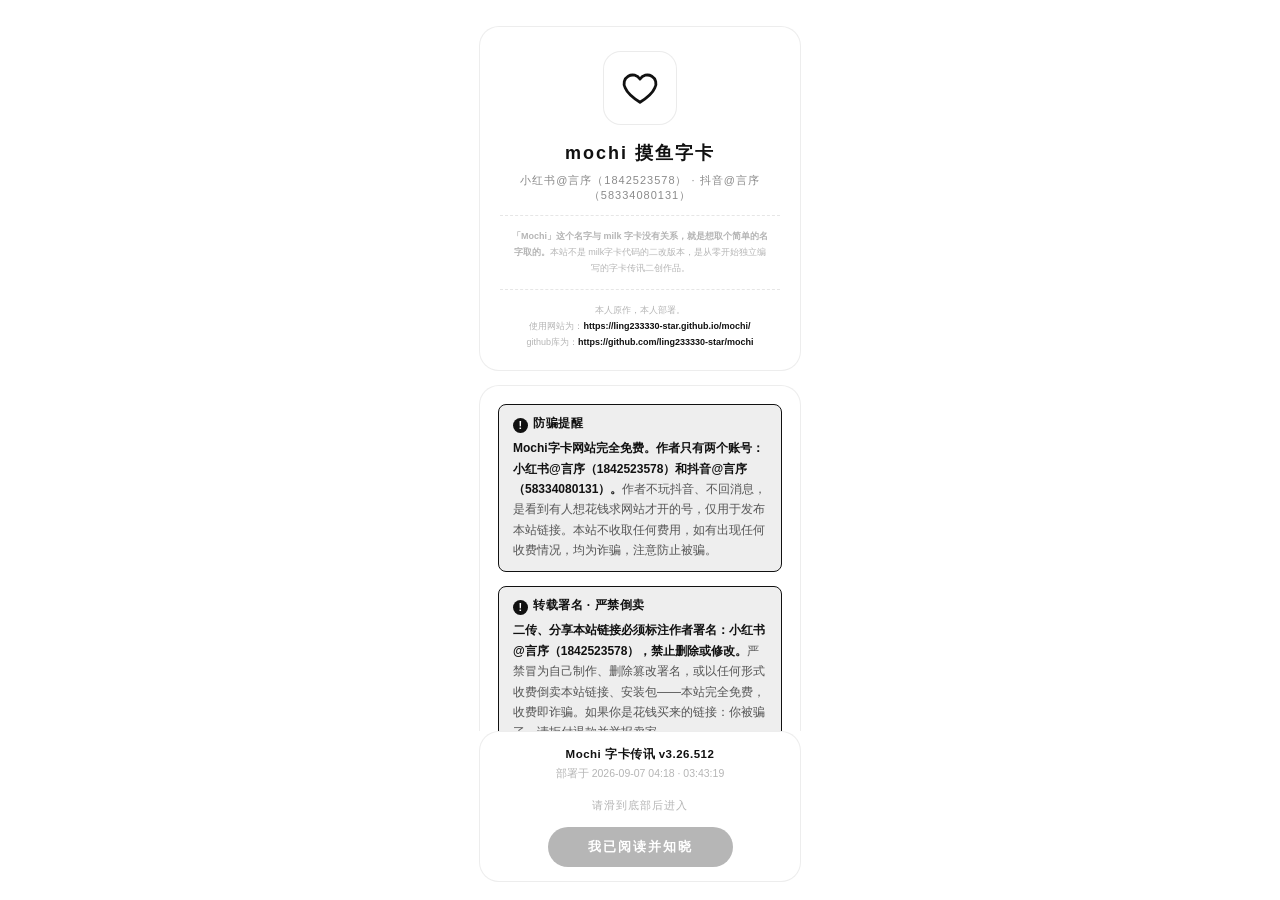
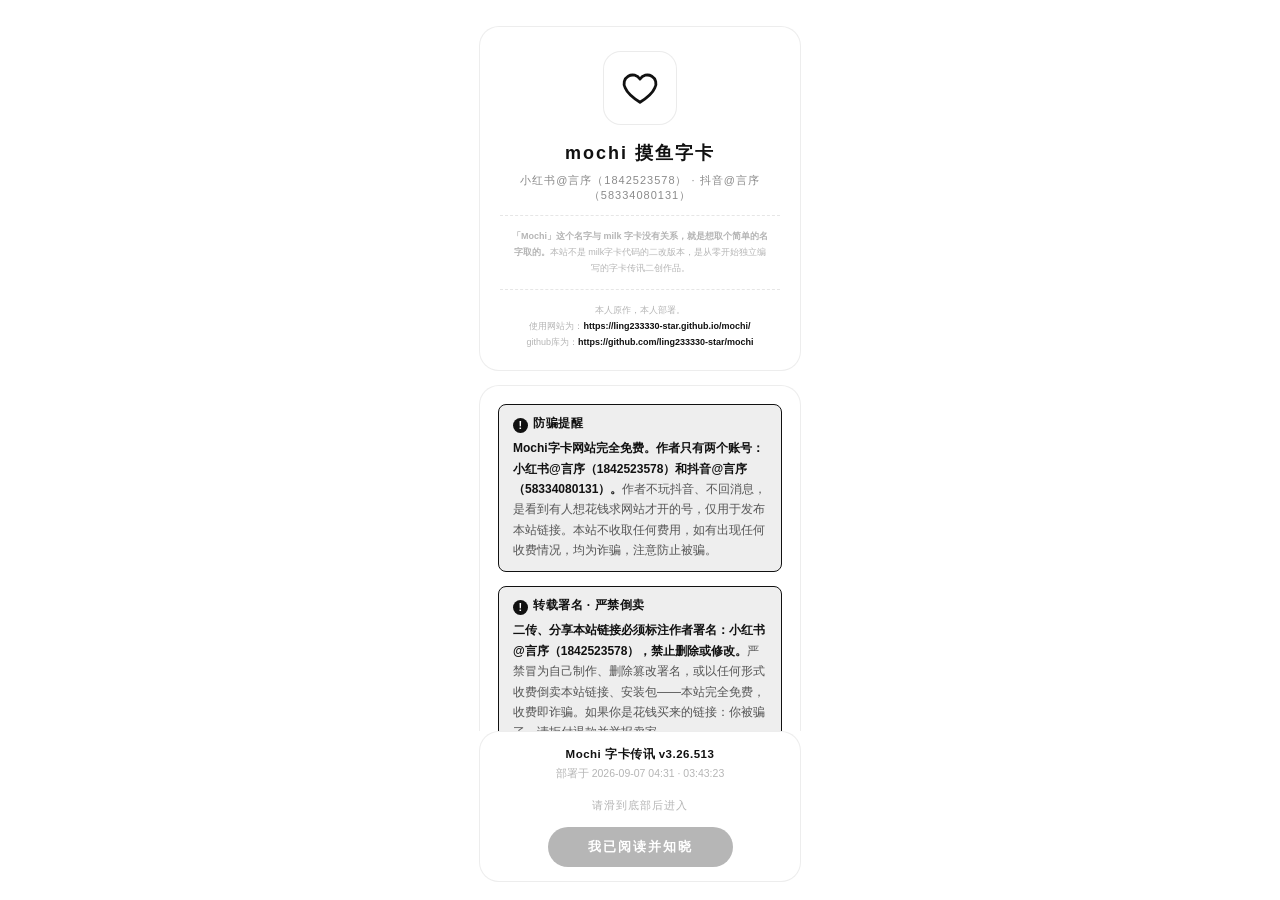
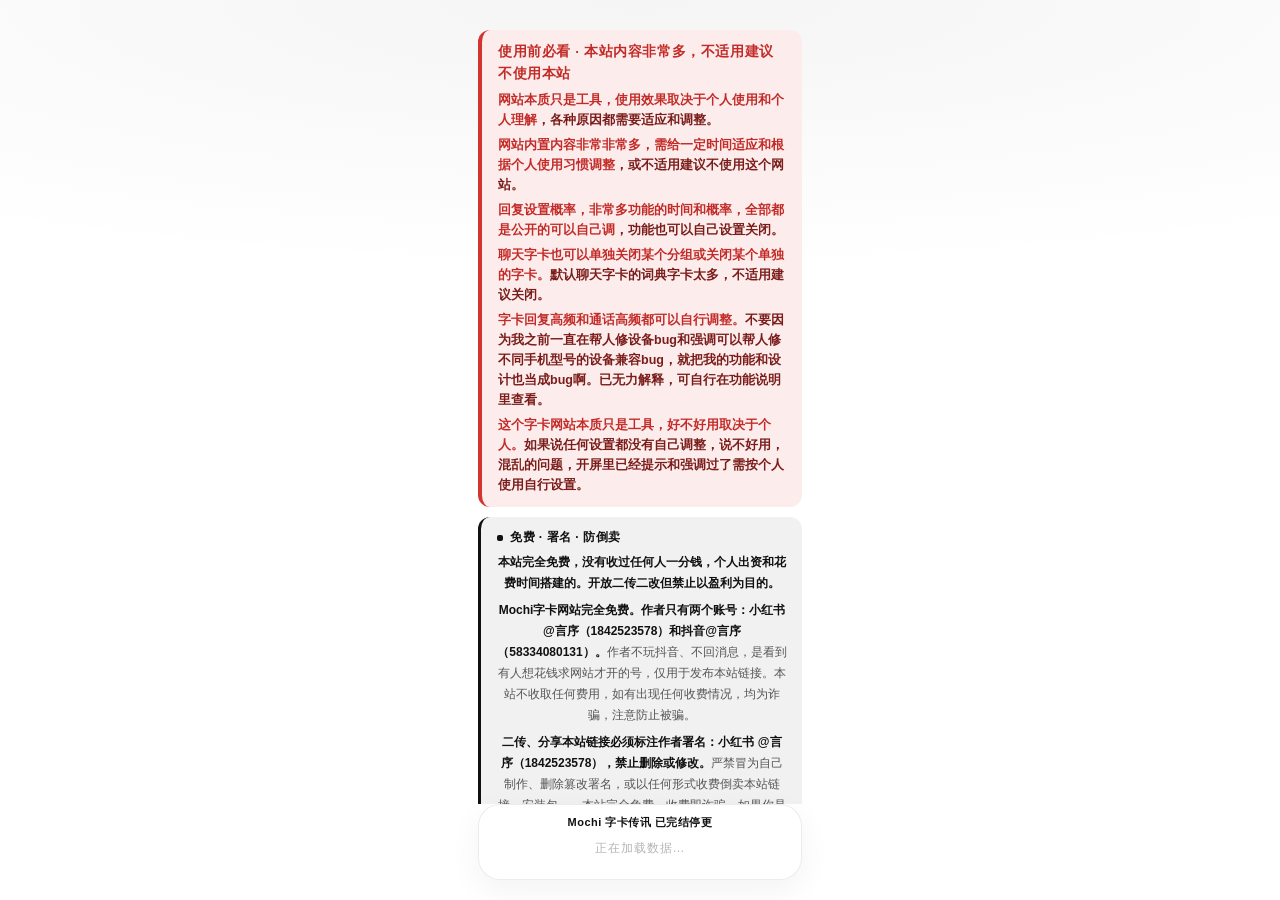
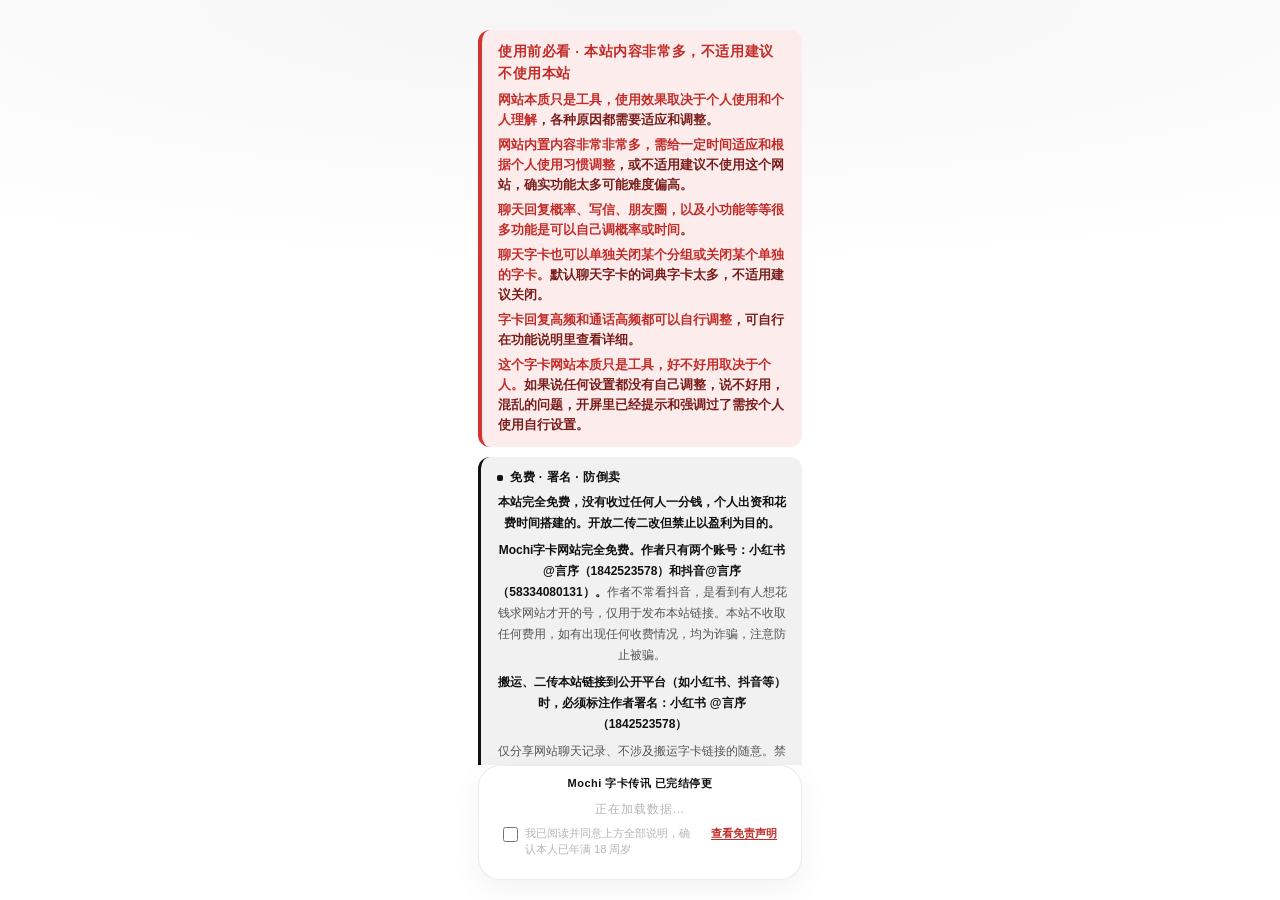
